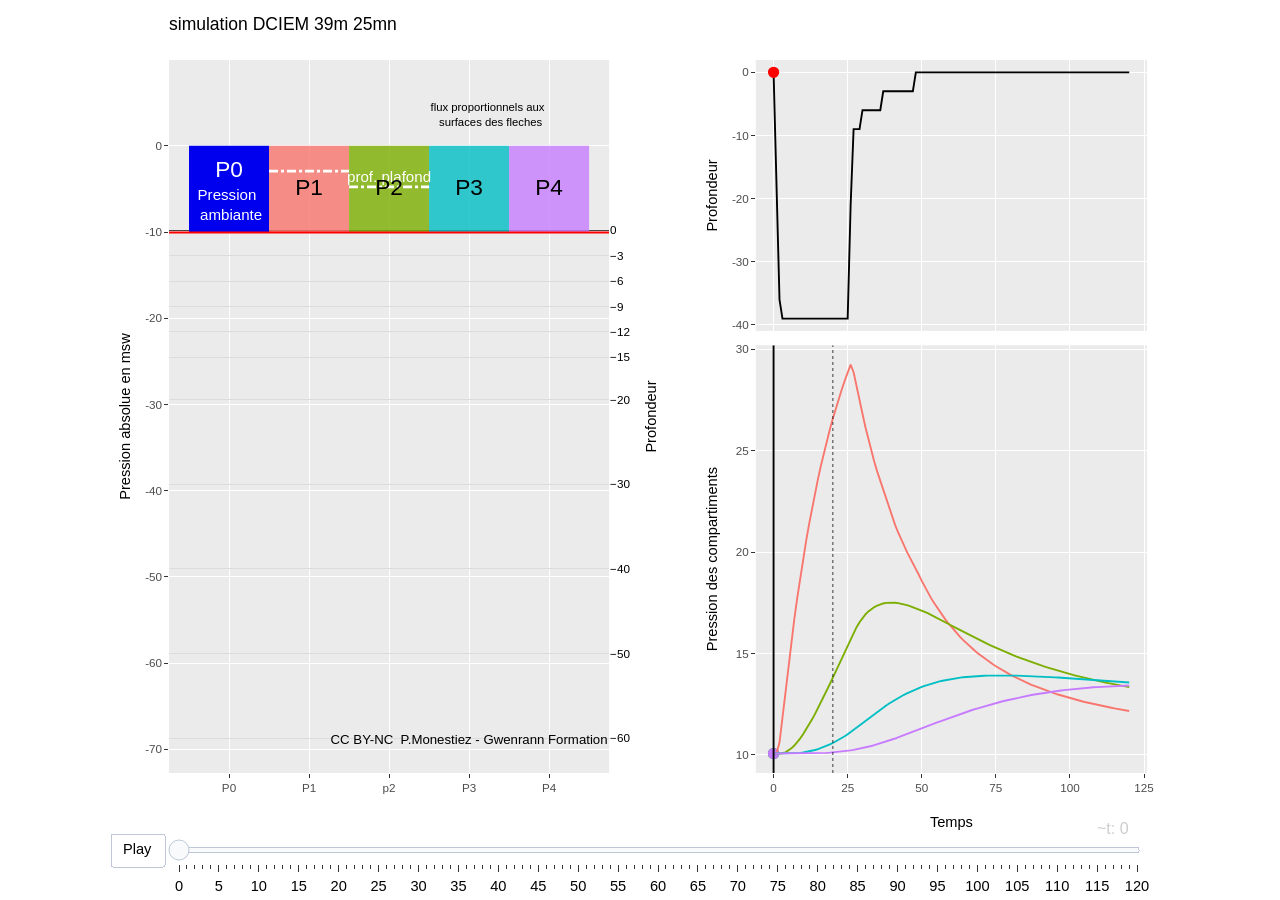
==== anim3.html @ ccd4302b "Add files via upload" ====
<!DOCTYPE html>
<html lang="en">
<head>
<meta charset="utf-8" />
<style>body{background-color:white;}</style>
<style type="text/css">@layer htmltools {
.html-fill-container {
display: flex;
flex-direction: column;

min-height: 0;
min-width: 0;
}
.html-fill-container > .html-fill-item {

flex: 1 1 auto;
min-height: 0;
min-width: 0;
}
.html-fill-container > :not(.html-fill-item) {

flex: 0 0 auto;
}
}
</style>
<script>(function() {
  // If window.HTMLWidgets is already defined, then use it; otherwise create a
  // new object. This allows preceding code to set options that affect the
  // initialization process (though none currently exist).
  window.HTMLWidgets = window.HTMLWidgets || {};

  // See if we're running in a viewer pane. If not, we're in a web browser.
  var viewerMode = window.HTMLWidgets.viewerMode =
      /\bviewer_pane=1\b/.test(window.location);

  // See if we're running in Shiny mode. If not, it's a static document.
  // Note that static widgets can appear in both Shiny and static modes, but
  // obviously, Shiny widgets can only appear in Shiny apps/documents.
  var shinyMode = window.HTMLWidgets.shinyMode =
      typeof(window.Shiny) !== "undefined" && !!window.Shiny.outputBindings;

  // We can't count on jQuery being available, so we implement our own
  // version if necessary.
  function querySelectorAll(scope, selector) {
    if (typeof(jQuery) !== "undefined" && scope instanceof jQuery) {
      return scope.find(selector);
    }
    if (scope.querySelectorAll) {
      return scope.querySelectorAll(selector);
    }
  }

  function asArray(value) {
    if (value === null)
      return [];
    if ($.isArray(value))
      return value;
    return [value];
  }

  // Implement jQuery's extend
  function extend(target /*, ... */) {
    if (arguments.length == 1) {
      return target;
    }
    for (var i = 1; i < arguments.length; i++) {
      var source = arguments[i];
      for (var prop in source) {
        if (source.hasOwnProperty(prop)) {
          target[prop] = source[prop];
        }
      }
    }
    return target;
  }

  // IE8 doesn't support Array.forEach.
  function forEach(values, callback, thisArg) {
    if (values.forEach) {
      values.forEach(callback, thisArg);
    } else {
      for (var i = 0; i < values.length; i++) {
        callback.call(thisArg, values[i], i, values);
      }
    }
  }

  // Replaces the specified method with the return value of funcSource.
  //
  // Note that funcSource should not BE the new method, it should be a function
  // that RETURNS the new method. funcSource receives a single argument that is
  // the overridden method, it can be called from the new method. The overridden
  // method can be called like a regular function, it has the target permanently
  // bound to it so "this" will work correctly.
  function overrideMethod(target, methodName, funcSource) {
    var superFunc = target[methodName] || function() {};
    var superFuncBound = function() {
      return superFunc.apply(target, arguments);
    };
    target[methodName] = funcSource(superFuncBound);
  }

  // Add a method to delegator that, when invoked, calls
  // delegatee.methodName. If there is no such method on
  // the delegatee, but there was one on delegator before
  // delegateMethod was called, then the original version
  // is invoked instead.
  // For example:
  //
  // var a = {
  //   method1: function() { console.log('a1'); }
  //   method2: function() { console.log('a2'); }
  // };
  // var b = {
  //   method1: function() { console.log('b1'); }
  // };
  // delegateMethod(a, b, "method1");
  // delegateMethod(a, b, "method2");
  // a.method1();
  // a.method2();
  //
  // The output would be "b1", "a2".
  function delegateMethod(delegator, delegatee, methodName) {
    var inherited = delegator[methodName];
    delegator[methodName] = function() {
      var target = delegatee;
      var method = delegatee[methodName];

      // The method doesn't exist on the delegatee. Instead,
      // call the method on the delegator, if it exists.
      if (!method) {
        target = delegator;
        method = inherited;
      }

      if (method) {
        return method.apply(target, arguments);
      }
    };
  }

  // Implement a vague facsimilie of jQuery's data method
  function elementData(el, name, value) {
    if (arguments.length == 2) {
      return el["htmlwidget_data_" + name];
    } else if (arguments.length == 3) {
      el["htmlwidget_data_" + name] = value;
      return el;
    } else {
      throw new Error("Wrong number of arguments for elementData: " +
        arguments.length);
    }
  }

  // http://stackoverflow.com/questions/3446170/escape-string-for-use-in-javascript-regex
  function escapeRegExp(str) {
    return str.replace(/[\-\[\]\/\{\}\(\)\*\+\?\.\\\^\$\|]/g, "\\$&");
  }

  function hasClass(el, className) {
    var re = new RegExp("\\b" + escapeRegExp(className) + "\\b");
    return re.test(el.className);
  }

  // elements - array (or array-like object) of HTML elements
  // className - class name to test for
  // include - if true, only return elements with given className;
  //   if false, only return elements *without* given className
  function filterByClass(elements, className, include) {
    var results = [];
    for (var i = 0; i < elements.length; i++) {
      if (hasClass(elements[i], className) == include)
        results.push(elements[i]);
    }
    return results;
  }

  function on(obj, eventName, func) {
    if (obj.addEventListener) {
      obj.addEventListener(eventName, func, false);
    } else if (obj.attachEvent) {
      obj.attachEvent(eventName, func);
    }
  }

  function off(obj, eventName, func) {
    if (obj.removeEventListener)
      obj.removeEventListener(eventName, func, false);
    else if (obj.detachEvent) {
      obj.detachEvent(eventName, func);
    }
  }

  // Translate array of values to top/right/bottom/left, as usual with
  // the "padding" CSS property
  // https://developer.mozilla.org/en-US/docs/Web/CSS/padding
  function unpackPadding(value) {
    if (typeof(value) === "number")
      value = [value];
    if (value.length === 1) {
      return {top: value[0], right: value[0], bottom: value[0], left: value[0]};
    }
    if (value.length === 2) {
      return {top: value[0], right: value[1], bottom: value[0], left: value[1]};
    }
    if (value.length === 3) {
      return {top: value[0], right: value[1], bottom: value[2], left: value[1]};
    }
    if (value.length === 4) {
      return {top: value[0], right: value[1], bottom: value[2], left: value[3]};
    }
  }

  // Convert an unpacked padding object to a CSS value
  function paddingToCss(paddingObj) {
    return paddingObj.top + "px " + paddingObj.right + "px " + paddingObj.bottom + "px " + paddingObj.left + "px";
  }

  // Makes a number suitable for CSS
  function px(x) {
    if (typeof(x) === "number")
      return x + "px";
    else
      return x;
  }

  // Retrieves runtime widget sizing information for an element.
  // The return value is either null, or an object with fill, padding,
  // defaultWidth, defaultHeight fields.
  function sizingPolicy(el) {
    var sizingEl = document.querySelector("script[data-for='" + el.id + "'][type='application/htmlwidget-sizing']");
    if (!sizingEl)
      return null;
    var sp = JSON.parse(sizingEl.textContent || sizingEl.text || "{}");
    if (viewerMode) {
      return sp.viewer;
    } else {
      return sp.browser;
    }
  }

  // @param tasks Array of strings (or falsy value, in which case no-op).
  //   Each element must be a valid JavaScript expression that yields a
  //   function. Or, can be an array of objects with "code" and "data"
  //   properties; in this case, the "code" property should be a string
  //   of JS that's an expr that yields a function, and "data" should be
  //   an object that will be added as an additional argument when that
  //   function is called.
  // @param target The object that will be "this" for each function
  //   execution.
  // @param args Array of arguments to be passed to the functions. (The
  //   same arguments will be passed to all functions.)
  function evalAndRun(tasks, target, args) {
    if (tasks) {
      forEach(tasks, function(task) {
        var theseArgs = args;
        if (typeof(task) === "object") {
          theseArgs = theseArgs.concat([task.data]);
          task = task.code;
        }
        var taskFunc = tryEval(task);
        if (typeof(taskFunc) !== "function") {
          throw new Error("Task must be a function! Source:\n" + task);
        }
        taskFunc.apply(target, theseArgs);
      });
    }
  }

  // Attempt eval() both with and without enclosing in parentheses.
  // Note that enclosing coerces a function declaration into
  // an expression that eval() can parse
  // (otherwise, a SyntaxError is thrown)
  function tryEval(code) {
    var result = null;
    try {
      result = eval("(" + code + ")");
    } catch(error) {
      if (!(error instanceof SyntaxError)) {
        throw error;
      }
      try {
        result = eval(code);
      } catch(e) {
        if (e instanceof SyntaxError) {
          throw error;
        } else {
          throw e;
        }
      }
    }
    return result;
  }

  function initSizing(el) {
    var sizing = sizingPolicy(el);
    if (!sizing)
      return;

    var cel = document.getElementById("htmlwidget_container");
    if (!cel)
      return;

    if (typeof(sizing.padding) !== "undefined") {
      document.body.style.margin = "0";
      document.body.style.padding = paddingToCss(unpackPadding(sizing.padding));
    }

    if (sizing.fill) {
      document.body.style.overflow = "hidden";
      document.body.style.width = "100%";
      document.body.style.height = "100%";
      document.documentElement.style.width = "100%";
      document.documentElement.style.height = "100%";
      cel.style.position = "absolute";
      var pad = unpackPadding(sizing.padding);
      cel.style.top = pad.top + "px";
      cel.style.right = pad.right + "px";
      cel.style.bottom = pad.bottom + "px";
      cel.style.left = pad.left + "px";
      el.style.width = "100%";
      el.style.height = "100%";

      return {
        getWidth: function() { return cel.getBoundingClientRect().width; },
        getHeight: function() { return cel.getBoundingClientRect().height; }
      };

    } else {
      el.style.width = px(sizing.width);
      el.style.height = px(sizing.height);

      return {
        getWidth: function() { return cel.getBoundingClientRect().width; },
        getHeight: function() { return cel.getBoundingClientRect().height; }
      };
    }
  }

  // Default implementations for methods
  var defaults = {
    find: function(scope) {
      return querySelectorAll(scope, "." + this.name);
    },
    renderError: function(el, err) {
      var $el = $(el);

      this.clearError(el);

      // Add all these error classes, as Shiny does
      var errClass = "shiny-output-error";
      if (err.type !== null) {
        // use the classes of the error condition as CSS class names
        errClass = errClass + " " + $.map(asArray(err.type), function(type) {
          return errClass + "-" + type;
        }).join(" ");
      }
      errClass = errClass + " htmlwidgets-error";

      // Is el inline or block? If inline or inline-block, just display:none it
      // and add an inline error.
      var display = $el.css("display");
      $el.data("restore-display-mode", display);

      if (display === "inline" || display === "inline-block") {
        $el.hide();
        if (err.message !== "") {
          var errorSpan = $("<span>").addClass(errClass);
          errorSpan.text(err.message);
          $el.after(errorSpan);
        }
      } else if (display === "block") {
        // If block, add an error just after the el, set visibility:none on the
        // el, and position the error to be on top of the el.
        // Mark it with a unique ID and CSS class so we can remove it later.
        $el.css("visibility", "hidden");
        if (err.message !== "") {
          var errorDiv = $("<div>").addClass(errClass).css("position", "absolute")
            .css("top", el.offsetTop)
            .css("left", el.offsetLeft)
            // setting width can push out the page size, forcing otherwise
            // unnecessary scrollbars to appear and making it impossible for
            // the element to shrink; so use max-width instead
            .css("maxWidth", el.offsetWidth)
            .css("height", el.offsetHeight);
          errorDiv.text(err.message);
          $el.after(errorDiv);

          // Really dumb way to keep the size/position of the error in sync with
          // the parent element as the window is resized or whatever.
          var intId = setInterval(function() {
            if (!errorDiv[0].parentElement) {
              clearInterval(intId);
              return;
            }
            errorDiv
              .css("top", el.offsetTop)
              .css("left", el.offsetLeft)
              .css("maxWidth", el.offsetWidth)
              .css("height", el.offsetHeight);
          }, 500);
        }
      }
    },
    clearError: function(el) {
      var $el = $(el);
      var display = $el.data("restore-display-mode");
      $el.data("restore-display-mode", null);

      if (display === "inline" || display === "inline-block") {
        if (display)
          $el.css("display", display);
        $(el.nextSibling).filter(".htmlwidgets-error").remove();
      } else if (display === "block"){
        $el.css("visibility", "inherit");
        $(el.nextSibling).filter(".htmlwidgets-error").remove();
      }
    },
    sizing: {}
  };

  // Called by widget bindings to register a new type of widget. The definition
  // object can contain the following properties:
  // - name (required) - A string indicating the binding name, which will be
  //   used by default as the CSS classname to look for.
  // - initialize (optional) - A function(el) that will be called once per
  //   widget element; if a value is returned, it will be passed as the third
  //   value to renderValue.
  // - renderValue (required) - A function(el, data, initValue) that will be
  //   called with data. Static contexts will cause this to be called once per
  //   element; Shiny apps will cause this to be called multiple times per
  //   element, as the data changes.
  window.HTMLWidgets.widget = function(definition) {
    if (!definition.name) {
      throw new Error("Widget must have a name");
    }
    if (!definition.type) {
      throw new Error("Widget must have a type");
    }
    // Currently we only support output widgets
    if (definition.type !== "output") {
      throw new Error("Unrecognized widget type '" + definition.type + "'");
    }
    // TODO: Verify that .name is a valid CSS classname

    // Support new-style instance-bound definitions. Old-style class-bound
    // definitions have one widget "object" per widget per type/class of
    // widget; the renderValue and resize methods on such widget objects
    // take el and instance arguments, because the widget object can't
    // store them. New-style instance-bound definitions have one widget
    // object per widget instance; the definition that's passed in doesn't
    // provide renderValue or resize methods at all, just the single method
    //   factory(el, width, height)
    // which returns an object that has renderValue(x) and resize(w, h).
    // This enables a far more natural programming style for the widget
    // author, who can store per-instance state using either OO-style
    // instance fields or functional-style closure variables (I guess this
    // is in contrast to what can only be called C-style pseudo-OO which is
    // what we required before).
    if (definition.factory) {
      definition = createLegacyDefinitionAdapter(definition);
    }

    if (!definition.renderValue) {
      throw new Error("Widget must have a renderValue function");
    }

    // For static rendering (non-Shiny), use a simple widget registration
    // scheme. We also use this scheme for Shiny apps/documents that also
    // contain static widgets.
    window.HTMLWidgets.widgets = window.HTMLWidgets.widgets || [];
    // Merge defaults into the definition; don't mutate the original definition.
    var staticBinding = extend({}, defaults, definition);
    overrideMethod(staticBinding, "find", function(superfunc) {
      return function(scope) {
        var results = superfunc(scope);
        // Filter out Shiny outputs, we only want the static kind
        return filterByClass(results, "html-widget-output", false);
      };
    });
    window.HTMLWidgets.widgets.push(staticBinding);

    if (shinyMode) {
      // Shiny is running. Register the definition with an output binding.
      // The definition itself will not be the output binding, instead
      // we will make an output binding object that delegates to the
      // definition. This is because we foolishly used the same method
      // name (renderValue) for htmlwidgets definition and Shiny bindings
      // but they actually have quite different semantics (the Shiny
      // bindings receive data that includes lots of metadata that it
      // strips off before calling htmlwidgets renderValue). We can't
      // just ignore the difference because in some widgets it's helpful
      // to call this.renderValue() from inside of resize(), and if
      // we're not delegating, then that call will go to the Shiny
      // version instead of the htmlwidgets version.

      // Merge defaults with definition, without mutating either.
      var bindingDef = extend({}, defaults, definition);

      // This object will be our actual Shiny binding.
      var shinyBinding = new Shiny.OutputBinding();

      // With a few exceptions, we'll want to simply use the bindingDef's
      // version of methods if they are available, otherwise fall back to
      // Shiny's defaults. NOTE: If Shiny's output bindings gain additional
      // methods in the future, and we want them to be overrideable by
      // HTMLWidget binding definitions, then we'll need to add them to this
      // list.
      delegateMethod(shinyBinding, bindingDef, "getId");
      delegateMethod(shinyBinding, bindingDef, "onValueChange");
      delegateMethod(shinyBinding, bindingDef, "onValueError");
      delegateMethod(shinyBinding, bindingDef, "renderError");
      delegateMethod(shinyBinding, bindingDef, "clearError");
      delegateMethod(shinyBinding, bindingDef, "showProgress");

      // The find, renderValue, and resize are handled differently, because we
      // want to actually decorate the behavior of the bindingDef methods.

      shinyBinding.find = function(scope) {
        var results = bindingDef.find(scope);

        // Only return elements that are Shiny outputs, not static ones
        var dynamicResults = results.filter(".html-widget-output");

        // It's possible that whatever caused Shiny to think there might be
        // new dynamic outputs, also caused there to be new static outputs.
        // Since there might be lots of different htmlwidgets bindings, we
        // schedule execution for later--no need to staticRender multiple
        // times.
        if (results.length !== dynamicResults.length)
          scheduleStaticRender();

        return dynamicResults;
      };

      // Wrap renderValue to handle initialization, which unfortunately isn't
      // supported natively by Shiny at the time of this writing.

      shinyBinding.renderValue = function(el, data) {
        Shiny.renderDependencies(data.deps);
        // Resolve strings marked as javascript literals to objects
        if (!(data.evals instanceof Array)) data.evals = [data.evals];
        for (var i = 0; data.evals && i < data.evals.length; i++) {
          window.HTMLWidgets.evaluateStringMember(data.x, data.evals[i]);
        }
        if (!bindingDef.renderOnNullValue) {
          if (data.x === null) {
            el.style.visibility = "hidden";
            return;
          } else {
            el.style.visibility = "inherit";
          }
        }
        if (!elementData(el, "initialized")) {
          initSizing(el);

          elementData(el, "initialized", true);
          if (bindingDef.initialize) {
            var rect = el.getBoundingClientRect();
            var result = bindingDef.initialize(el, rect.width, rect.height);
            elementData(el, "init_result", result);
          }
        }
        bindingDef.renderValue(el, data.x, elementData(el, "init_result"));
        evalAndRun(data.jsHooks.render, elementData(el, "init_result"), [el, data.x]);
      };

      // Only override resize if bindingDef implements it
      if (bindingDef.resize) {
        shinyBinding.resize = function(el, width, height) {
          // Shiny can call resize before initialize/renderValue have been
          // called, which doesn't make sense for widgets.
          if (elementData(el, "initialized")) {
            bindingDef.resize(el, width, height, elementData(el, "init_result"));
          }
        };
      }

      Shiny.outputBindings.register(shinyBinding, bindingDef.name);
    }
  };

  var scheduleStaticRenderTimerId = null;
  function scheduleStaticRender() {
    if (!scheduleStaticRenderTimerId) {
      scheduleStaticRenderTimerId = setTimeout(function() {
        scheduleStaticRenderTimerId = null;
        window.HTMLWidgets.staticRender();
      }, 1);
    }
  }

  // Render static widgets after the document finishes loading
  // Statically render all elements that are of this widget's class
  window.HTMLWidgets.staticRender = function() {
    var bindings = window.HTMLWidgets.widgets || [];
    forEach(bindings, function(binding) {
      var matches = binding.find(document.documentElement);
      forEach(matches, function(el) {
        var sizeObj = initSizing(el, binding);

        var getSize = function(el) {
          if (sizeObj) {
            return {w: sizeObj.getWidth(), h: sizeObj.getHeight()}
          } else {
            var rect = el.getBoundingClientRect();
            return {w: rect.width, h: rect.height}
          }
        };

        if (hasClass(el, "html-widget-static-bound"))
          return;
        el.className = el.className + " html-widget-static-bound";

        var initResult;
        if (binding.initialize) {
          var size = getSize(el);
          initResult = binding.initialize(el, size.w, size.h);
          elementData(el, "init_result", initResult);
        }

        if (binding.resize) {
          var lastSize = getSize(el);
          var resizeHandler = function(e) {
            var size = getSize(el);
            if (size.w === 0 && size.h === 0)
              return;
            if (size.w === lastSize.w && size.h === lastSize.h)
              return;
            lastSize = size;
            binding.resize(el, size.w, size.h, initResult);
          };

          on(window, "resize", resizeHandler);

          // This is needed for cases where we're running in a Shiny
          // app, but the widget itself is not a Shiny output, but
          // rather a simple static widget. One example of this is
          // an rmarkdown document that has runtime:shiny and widget
          // that isn't in a render function. Shiny only knows to
          // call resize handlers for Shiny outputs, not for static
          // widgets, so we do it ourselves.
          if (window.jQuery) {
            window.jQuery(document).on(
              "shown.htmlwidgets shown.bs.tab.htmlwidgets shown.bs.collapse.htmlwidgets",
              resizeHandler
            );
            window.jQuery(document).on(
              "hidden.htmlwidgets hidden.bs.tab.htmlwidgets hidden.bs.collapse.htmlwidgets",
              resizeHandler
            );
          }

          // This is needed for the specific case of ioslides, which
          // flips slides between display:none and display:block.
          // Ideally we would not have to have ioslide-specific code
          // here, but rather have ioslides raise a generic event,
          // but the rmarkdown package just went to CRAN so the
          // window to getting that fixed may be long.
          if (window.addEventListener) {
            // It's OK to limit this to window.addEventListener
            // browsers because ioslides itself only supports
            // such browsers.
            on(document, "slideenter", resizeHandler);
            on(document, "slideleave", resizeHandler);
          }
        }

        var scriptData = document.querySelector("script[data-for='" + el.id + "'][type='application/json']");
        if (scriptData) {
          var data = JSON.parse(scriptData.textContent || scriptData.text);
          // Resolve strings marked as javascript literals to objects
          if (!(data.evals instanceof Array)) data.evals = [data.evals];
          for (var k = 0; data.evals && k < data.evals.length; k++) {
            window.HTMLWidgets.evaluateStringMember(data.x, data.evals[k]);
          }
          binding.renderValue(el, data.x, initResult);
          evalAndRun(data.jsHooks.render, initResult, [el, data.x]);
        }
      });
    });

    invokePostRenderHandlers();
  }


  function has_jQuery3() {
    if (!window.jQuery) {
      return false;
    }
    var $version = window.jQuery.fn.jquery;
    var $major_version = parseInt($version.split(".")[0]);
    return $major_version >= 3;
  }

  /*
  / Shiny 1.4 bumped jQuery from 1.x to 3.x which means jQuery's
  / on-ready handler (i.e., $(fn)) is now asyncronous (i.e., it now
  / really means $(setTimeout(fn)).
  / https://jquery.com/upgrade-guide/3.0/#breaking-change-document-ready-handlers-are-now-asynchronous
  /
  / Since Shiny uses $() to schedule initShiny, shiny>=1.4 calls initShiny
  / one tick later than it did before, which means staticRender() is
  / called renderValue() earlier than (advanced) widget authors might be expecting.
  / https://github.com/rstudio/shiny/issues/2630
  /
  / For a concrete example, leaflet has some methods (e.g., updateBounds)
  / which reference Shiny methods registered in initShiny (e.g., setInputValue).
  / Since leaflet is privy to this life-cycle, it knows to use setTimeout() to
  / delay execution of those methods (until Shiny methods are ready)
  / https://github.com/rstudio/leaflet/blob/18ec981/javascript/src/index.js#L266-L268
  /
  / Ideally widget authors wouldn't need to use this setTimeout() hack that
  / leaflet uses to call Shiny methods on a staticRender(). In the long run,
  / the logic initShiny should be broken up so that method registration happens
  / right away, but binding happens later.
  */
  function maybeStaticRenderLater() {
    if (shinyMode && has_jQuery3()) {
      window.jQuery(window.HTMLWidgets.staticRender);
    } else {
      window.HTMLWidgets.staticRender();
    }
  }

  if (document.addEventListener) {
    document.addEventListener("DOMContentLoaded", function() {
      document.removeEventListener("DOMContentLoaded", arguments.callee, false);
      maybeStaticRenderLater();
    }, false);
  } else if (document.attachEvent) {
    document.attachEvent("onreadystatechange", function() {
      if (document.readyState === "complete") {
        document.detachEvent("onreadystatechange", arguments.callee);
        maybeStaticRenderLater();
      }
    });
  }


  window.HTMLWidgets.getAttachmentUrl = function(depname, key) {
    // If no key, default to the first item
    if (typeof(key) === "undefined")
      key = 1;

    var link = document.getElementById(depname + "-" + key + "-attachment");
    if (!link) {
      throw new Error("Attachment " + depname + "/" + key + " not found in document");
    }
    return link.getAttribute("href");
  };

  window.HTMLWidgets.dataframeToD3 = function(df) {
    var names = [];
    var length;
    for (var name in df) {
        if (df.hasOwnProperty(name))
            names.push(name);
        if (typeof(df[name]) !== "object" || typeof(df[name].length) === "undefined") {
            throw new Error("All fields must be arrays");
        } else if (typeof(length) !== "undefined" && length !== df[name].length) {
            throw new Error("All fields must be arrays of the same length");
        }
        length = df[name].length;
    }
    var results = [];
    var item;
    for (var row = 0; row < length; row++) {
        item = {};
        for (var col = 0; col < names.length; col++) {
            item[names[col]] = df[names[col]][row];
        }
        results.push(item);
    }
    return results;
  };

  window.HTMLWidgets.transposeArray2D = function(array) {
      if (array.length === 0) return array;
      var newArray = array[0].map(function(col, i) {
          return array.map(function(row) {
              return row[i]
          })
      });
      return newArray;
  };
  // Split value at splitChar, but allow splitChar to be escaped
  // using escapeChar. Any other characters escaped by escapeChar
  // will be included as usual (including escapeChar itself).
  function splitWithEscape(value, splitChar, escapeChar) {
    var results = [];
    var escapeMode = false;
    var currentResult = "";
    for (var pos = 0; pos < value.length; pos++) {
      if (!escapeMode) {
        if (value[pos] === splitChar) {
          results.push(currentResult);
          currentResult = "";
        } else if (value[pos] === escapeChar) {
          escapeMode = true;
        } else {
          currentResult += value[pos];
        }
      } else {
        currentResult += value[pos];
        escapeMode = false;
      }
    }
    if (currentResult !== "") {
      results.push(currentResult);
    }
    return results;
  }
  // Function authored by Yihui/JJ Allaire
  window.HTMLWidgets.evaluateStringMember = function(o, member) {
    var parts = splitWithEscape(member, '.', '\\');
    for (var i = 0, l = parts.length; i < l; i++) {
      var part = parts[i];
      // part may be a character or 'numeric' member name
      if (o !== null && typeof o === "object" && part in o) {
        if (i == (l - 1)) { // if we are at the end of the line then evalulate
          if (typeof o[part] === "string")
            o[part] = tryEval(o[part]);
        } else { // otherwise continue to next embedded object
          o = o[part];
        }
      }
    }
  };

  // Retrieve the HTMLWidget instance (i.e. the return value of an
  // HTMLWidget binding's initialize() or factory() function)
  // associated with an element, or null if none.
  window.HTMLWidgets.getInstance = function(el) {
    return elementData(el, "init_result");
  };

  // Finds the first element in the scope that matches the selector,
  // and returns the HTMLWidget instance (i.e. the return value of
  // an HTMLWidget binding's initialize() or factory() function)
  // associated with that element, if any. If no element matches the
  // selector, or the first matching element has no HTMLWidget
  // instance associated with it, then null is returned.
  //
  // The scope argument is optional, and defaults to window.document.
  window.HTMLWidgets.find = function(scope, selector) {
    if (arguments.length == 1) {
      selector = scope;
      scope = document;
    }

    var el = scope.querySelector(selector);
    if (el === null) {
      return null;
    } else {
      return window.HTMLWidgets.getInstance(el);
    }
  };

  // Finds all elements in the scope that match the selector, and
  // returns the HTMLWidget instances (i.e. the return values of
  // an HTMLWidget binding's initialize() or factory() function)
  // associated with the elements, in an array. If elements that
  // match the selector don't have an associated HTMLWidget
  // instance, the returned array will contain nulls.
  //
  // The scope argument is optional, and defaults to window.document.
  window.HTMLWidgets.findAll = function(scope, selector) {
    if (arguments.length == 1) {
      selector = scope;
      scope = document;
    }

    var nodes = scope.querySelectorAll(selector);
    var results = [];
    for (var i = 0; i < nodes.length; i++) {
      results.push(window.HTMLWidgets.getInstance(nodes[i]));
    }
    return results;
  };

  var postRenderHandlers = [];
  function invokePostRenderHandlers() {
    while (postRenderHandlers.length) {
      var handler = postRenderHandlers.shift();
      if (handler) {
        handler();
      }
    }
  }

  // Register the given callback function to be invoked after the
  // next time static widgets are rendered.
  window.HTMLWidgets.addPostRenderHandler = function(callback) {
    postRenderHandlers.push(callback);
  };

  // Takes a new-style instance-bound definition, and returns an
  // old-style class-bound definition. This saves us from having
  // to rewrite all the logic in this file to accomodate both
  // types of definitions.
  function createLegacyDefinitionAdapter(defn) {
    var result = {
      name: defn.name,
      type: defn.type,
      initialize: function(el, width, height) {
        return defn.factory(el, width, height);
      },
      renderValue: function(el, x, instance) {
        return instance.renderValue(x);
      },
      resize: function(el, width, height, instance) {
        return instance.resize(width, height);
      }
    };

    if (defn.find)
      result.find = defn.find;
    if (defn.renderError)
      result.renderError = defn.renderError;
    if (defn.clearError)
      result.clearError = defn.clearError;

    return result;
  }
})();
</script>
<script>
HTMLWidgets.widget({
  name: "plotly",
  type: "output",

  initialize: function(el, width, height) {
    return {};
  },

  resize: function(el, width, height, instance) {
    if (instance.autosize) {
      var width = instance.width || width;
      var height = instance.height || height;
      Plotly.relayout(el.id, {width: width, height: height});
    }
  },  
  
  renderValue: function(el, x, instance) {
    
    // Plotly.relayout() mutates the plot input object, so make sure to 
    // keep a reference to the user-supplied width/height *before*
    // we call Plotly.plot();
    var lay = x.layout || {};
    instance.width = lay.width;
    instance.height = lay.height;
    instance.autosize = lay.autosize || true;
    
    /* 
    / 'inform the world' about highlighting options this is so other
    / crosstalk libraries have a chance to respond to special settings 
    / such as persistent selection. 
    / AFAIK, leaflet is the only library with such intergration
    / https://github.com/rstudio/leaflet/pull/346/files#diff-ad0c2d51ce5fdf8c90c7395b102f4265R154
    */
    var ctConfig = crosstalk.var('plotlyCrosstalkOpts').set(x.highlight);
      
    if (typeof(window) !== "undefined") {
      // make sure plots don't get created outside the network (for on-prem)
      window.PLOTLYENV = window.PLOTLYENV || {};
      window.PLOTLYENV.BASE_URL = x.base_url;
      
      // Enable persistent selection when shift key is down
      // https://stackoverflow.com/questions/1828613/check-if-a-key-is-down
      var persistOnShift = function(e) {
        if (!e) window.event;
        if (e.shiftKey) { 
          x.highlight.persistent = true; 
          x.highlight.persistentShift = true;
        } else {
          x.highlight.persistent = false; 
          x.highlight.persistentShift = false;
        }
      };
      
      // Only relevant if we haven't forced persistent mode at command line
      if (!x.highlight.persistent) {
        window.onmousemove = persistOnShift;
      }
    }

    var graphDiv = document.getElementById(el.id);
    
    // TODO: move the control panel injection strategy inside here...
    HTMLWidgets.addPostRenderHandler(function() {
      
      // lower the z-index of the modebar to prevent it from highjacking hover
      // (TODO: do this via CSS?)
      // https://github.com/ropensci/plotly/issues/956
      // https://www.w3schools.com/jsref/prop_style_zindex.asp
      var modebars = document.querySelectorAll(".js-plotly-plot .plotly .modebar");
      for (var i = 0; i < modebars.length; i++) {
        modebars[i].style.zIndex = 1;
      }
    });
      
      // inject a "control panel" holding selectize/dynamic color widget(s)
    if ((x.selectize || x.highlight.dynamic) && !instance.plotly) {
      var flex = document.createElement("div");
      flex.class = "plotly-crosstalk-control-panel";
      flex.style = "display: flex; flex-wrap: wrap";
      
      // inject the colourpicker HTML container into the flexbox
      if (x.highlight.dynamic) {
        var pickerDiv = document.createElement("div");
        
        var pickerInput = document.createElement("input");
        pickerInput.id = el.id + "-colourpicker";
        pickerInput.placeholder = "asdasd";
        
        var pickerLabel = document.createElement("label");
        pickerLabel.for = pickerInput.id;
        pickerLabel.innerHTML = "Brush color&nbsp;&nbsp;";
        
        pickerDiv.appendChild(pickerLabel);
        pickerDiv.appendChild(pickerInput);
        flex.appendChild(pickerDiv);
      }
      
      // inject selectize HTML containers (one for every crosstalk group)
      if (x.selectize) {
        var ids = Object.keys(x.selectize);
        
        for (var i = 0; i < ids.length; i++) {
          var container = document.createElement("div");
          container.id = ids[i];
          container.style = "width: 80%; height: 10%";
          container.class = "form-group crosstalk-input-plotly-highlight";
          
          var label = document.createElement("label");
          label.for = ids[i];
          label.innerHTML = x.selectize[ids[i]].group;
          label.class = "control-label";
          
          var selectDiv = document.createElement("div");
          var select = document.createElement("select");
          select.multiple = true;
          
          selectDiv.appendChild(select);
          container.appendChild(label);
          container.appendChild(selectDiv);
          flex.appendChild(container);
        }
      }
      
      // finally, insert the flexbox inside the htmlwidget container,
      // but before the plotly graph div
      graphDiv.parentElement.insertBefore(flex, graphDiv);
      
      if (x.highlight.dynamic) {
        var picker = $("#" + pickerInput.id);
        var colors = x.highlight.color || [];
        // TODO: let users specify options?
        var opts = {
          value: colors[0],
          showColour: "both",
          palette: "limited",
          allowedCols: colors.join(" "),
          width: "20%",
          height: "10%"
        };
        picker.colourpicker({changeDelay: 0});
        picker.colourpicker("settings", opts);
        picker.colourpicker("value", opts.value);
        // inform crosstalk about a change in the current selection colour
        var grps = x.highlight.ctGroups || [];
        for (var i = 0; i < grps.length; i++) {
          crosstalk.group(grps[i]).var('plotlySelectionColour')
            .set(picker.colourpicker('value'));
        }
        picker.on("change", function() {
          for (var i = 0; i < grps.length; i++) {
            crosstalk.group(grps[i]).var('plotlySelectionColour')
              .set(picker.colourpicker('value'));
          }
        });
      }
    }
    
    // if no plot exists yet, create one with a particular configuration
    if (!instance.plotly) {
      
      var plot = Plotly.newPlot(graphDiv, x);
      instance.plotly = true;
      
    } else if (x.layout.transition) {
      
      var plot = Plotly.react(graphDiv, x);
    
    } else {
      
      // this is essentially equivalent to Plotly.newPlot(), but avoids creating 
      // a new webgl context
      // https://github.com/plotly/plotly.js/blob/2b24f9def901831e61282076cf3f835598d56f0e/src/plot_api/plot_api.js#L531-L532

      // TODO: restore crosstalk selections?
      Plotly.purge(graphDiv);
      // TODO: why is this necessary to get crosstalk working?
      graphDiv.data = undefined;
      graphDiv.layout = undefined;
      var plot = Plotly.newPlot(graphDiv, x);
    }
    
    // Trigger plotly.js calls defined via `plotlyProxy()`
    plot.then(function() {
      if (HTMLWidgets.shinyMode) {
        Shiny.addCustomMessageHandler("plotly-calls", function(msg) {
          var gd = document.getElementById(msg.id);
          if (!gd) {
            throw new Error("Couldn't find plotly graph with id: " + msg.id);
          }
          // This isn't an official plotly.js method, but it's the only current way to 
          // change just the configuration of a plot 
          // https://community.plot.ly/t/update-config-function/9057
          if (msg.method == "reconfig") {
            Plotly.react(gd, gd.data, gd.layout, msg.args);
            return;
          }
          if (!Plotly[msg.method]) {
            throw new Error("Unknown method " + msg.method);
          }
          var args = [gd].concat(msg.args);
          Plotly[msg.method].apply(null, args);
        });
      }
      
      // plotly's mapbox API doesn't currently support setting bounding boxes
      // https://www.mapbox.com/mapbox-gl-js/example/fitbounds/
      // so we do this manually...
      // TODO: make sure this triggers on a redraw and relayout as well as on initial draw
      var mapboxIDs = graphDiv._fullLayout._subplots.mapbox || [];
      for (var i = 0; i < mapboxIDs.length; i++) {
        var id = mapboxIDs[i];
        var mapOpts = x.layout[id] || {};
        var args = mapOpts._fitBounds || {};
        if (!args) {
          continue;
        }
        var mapObj = graphDiv._fullLayout[id]._subplot.map;
        mapObj.fitBounds(args.bounds, args.options);
      }
      
    });
    
    // Attach attributes (e.g., "key", "z") to plotly event data
    function eventDataWithKey(eventData) {
      if (eventData === undefined || !eventData.hasOwnProperty("points")) {
        return null;
      }
      return eventData.points.map(function(pt) {
        var obj = {
          curveNumber: pt.curveNumber, 
          pointNumber: pt.pointNumber, 
          x: pt.x,
          y: pt.y
        };
        
        // If 'z' is reported with the event data, then use it!
        if (pt.hasOwnProperty("z")) {
          obj.z = pt.z;
        }
        
        if (pt.hasOwnProperty("customdata")) {
          obj.customdata = pt.customdata;
        }
        
        /* 
          TL;DR: (I think) we have to select the graph div (again) to attach keys...
          
          Why? Remember that crosstalk will dynamically add/delete traces 
          (see traceManager.prototype.updateSelection() below)
          For this reason, we can't simply grab keys from x.data (like we did previously)
          Moreover, we can't use _fullData, since that doesn't include 
          unofficial attributes. It's true that click/hover events fire with 
          pt.data, but drag events don't...
        */
        var gd = document.getElementById(el.id);
        var trace = gd.data[pt.curveNumber];
        
        if (!trace._isSimpleKey) {
          var attrsToAttach = ["key"];
        } else {
          // simple keys fire the whole key
          obj.key = trace.key;
          var attrsToAttach = [];
        }
        
        for (var i = 0; i < attrsToAttach.length; i++) {
          var attr = trace[attrsToAttach[i]];
          if (Array.isArray(attr)) {
            if (typeof pt.pointNumber === "number") {
              obj[attrsToAttach[i]] = attr[pt.pointNumber];
            } else if (Array.isArray(pt.pointNumber)) {
              obj[attrsToAttach[i]] = attr[pt.pointNumber[0]][pt.pointNumber[1]];
            } else if (Array.isArray(pt.pointNumbers)) {
              obj[attrsToAttach[i]] = pt.pointNumbers.map(function(idx) { return attr[idx]; });
            }
          }
        }
        return obj;
      });
    }
    
    
    var legendEventData = function(d) {
      // if legendgroup is not relevant just return the trace
      var trace = d.data[d.curveNumber];
      if (!trace.legendgroup) return trace;
      
      // if legendgroup was specified, return all traces that match the group
      var legendgrps = d.data.map(function(trace){ return trace.legendgroup; });
      var traces = [];
      for (i = 0; i < legendgrps.length; i++) {
        if (legendgrps[i] == trace.legendgroup) {
          traces.push(d.data[i]);
        }
      }
      
      return traces;
    };

    
    // send user input event data to shiny
    if (HTMLWidgets.shinyMode && Shiny.setInputValue) {
      
      // Some events clear other input values
      // TODO: always register these?
      var eventClearMap = {
        plotly_deselect: ["plotly_selected", "plotly_selecting", "plotly_brushed", "plotly_brushing", "plotly_click"],
        plotly_unhover: ["plotly_hover"],
        plotly_doubleclick: ["plotly_click"]
      };
    
      Object.keys(eventClearMap).map(function(evt) {
        graphDiv.on(evt, function() {
          var inputsToClear = eventClearMap[evt];
          inputsToClear.map(function(input) {
            Shiny.setInputValue(input + "-" + x.source, null, {priority: "event"});
          });
        });
      });
      
      var eventDataFunctionMap = {
        plotly_click: eventDataWithKey,
        plotly_sunburstclick: eventDataWithKey,
        plotly_hover: eventDataWithKey,
        plotly_unhover: eventDataWithKey,
        // If 'plotly_selected' has already been fired, and you click
        // on the plot afterwards, this event fires `undefined`?!?
        // That might be considered a plotly.js bug, but it doesn't make 
        // sense for this input change to occur if `d` is falsy because,
        // even in the empty selection case, `d` is truthy (an object),
        // and the 'plotly_deselect' event will reset this input
        plotly_selected: function(d) { if (d) { return eventDataWithKey(d); } },
        plotly_selecting: function(d) { if (d) { return eventDataWithKey(d); } },
        plotly_brushed: function(d) {
          if (d) { return d.range ? d.range : d.lassoPoints; }
        },
        plotly_brushing: function(d) {
          if (d) { return d.range ? d.range : d.lassoPoints; }
        },
        plotly_legendclick: legendEventData,
        plotly_legenddoubleclick: legendEventData,
        plotly_clickannotation: function(d) { return d.fullAnnotation }
      };
      
      var registerShinyValue = function(event) {
        var eventDataPreProcessor = eventDataFunctionMap[event] || function(d) { return d ? d : el.id };
        // some events are unique to the R package
        var plotlyJSevent = (event == "plotly_brushed") ? "plotly_selected" : (event == "plotly_brushing") ? "plotly_selecting" : event;
        // register the event
        graphDiv.on(plotlyJSevent, function(d) {
          Shiny.setInputValue(
            event + "-" + x.source,
            JSON.stringify(eventDataPreProcessor(d)),
            {priority: "event"}
          );
        });
      }
    
      var shinyEvents = x.shinyEvents || [];
      shinyEvents.map(registerShinyValue);
    }
    
    // Given an array of {curveNumber: x, pointNumber: y} objects,
    // return a hash of {
    //   set1: {value: [key1, key2, ...], _isSimpleKey: false}, 
    //   set2: {value: [key3, key4, ...], _isSimpleKey: false}
    // }
    function pointsToKeys(points) {
      var keysBySet = {};
      for (var i = 0; i < points.length; i++) {
        
        var trace = graphDiv.data[points[i].curveNumber];
        if (!trace.key || !trace.set) {
          continue;
        }
        
        // set defaults for this keySet
        // note that we don't track the nested property (yet) since we always 
        // emit the union -- http://cpsievert.github.io/talks/20161212b/#21
        keysBySet[trace.set] = keysBySet[trace.set] || {
          value: [],
          _isSimpleKey: trace._isSimpleKey
        };
        
        // Use pointNumber by default, but aggregated traces should emit pointNumbers
        var ptNum = points[i].pointNumber;
        var hasPtNum = typeof ptNum === "number";
        var ptNum = hasPtNum ? ptNum : points[i].pointNumbers;
        
        // selecting a point of a "simple" trace means: select the 
        // entire key attached to this trace, which is useful for,
        // say clicking on a fitted line to select corresponding observations 
        var key = trace._isSimpleKey ? trace.key : Array.isArray(ptNum) ? ptNum.map(function(idx) { return trace.key[idx]; }) : trace.key[ptNum];
        // http://stackoverflow.com/questions/10865025/merge-flatten-an-array-of-arrays-in-javascript
        var keyFlat = trace._isNestedKey ? [].concat.apply([], key) : key;
        
        // TODO: better to only add new values?
        keysBySet[trace.set].value = keysBySet[trace.set].value.concat(keyFlat);
      }
      
      return keysBySet;
    }
    
    
    x.highlight.color = x.highlight.color || [];
    // make sure highlight color is an array
    if (!Array.isArray(x.highlight.color)) {
      x.highlight.color = [x.highlight.color];
    }

    var traceManager = new TraceManager(graphDiv, x.highlight);

    // Gather all *unique* sets.
    var allSets = [];
    for (var curveIdx = 0; curveIdx < x.data.length; curveIdx++) {
      var newSet = x.data[curveIdx].set;
      if (newSet) {
        if (allSets.indexOf(newSet) === -1) {
          allSets.push(newSet);
        }
      }
    }

    // register event listeners for all sets
    for (var i = 0; i < allSets.length; i++) {
      
      var set = allSets[i];
      var selection = new crosstalk.SelectionHandle(set);
      var filter = new crosstalk.FilterHandle(set);
      
      var filterChange = function(e) {
        removeBrush(el);
        traceManager.updateFilter(set, e.value);
      };
      filter.on("change", filterChange);
      
      
      var selectionChange = function(e) {
        
        // Workaround for 'plotly_selected' now firing previously selected
        // points (in addition to new ones) when holding shift key. In our case,
        // we just want the new keys 
        if (x.highlight.on === "plotly_selected" && x.highlight.persistentShift) {
          // https://stackoverflow.com/questions/1187518/how-to-get-the-difference-between-two-arrays-in-javascript
          Array.prototype.diff = function(a) {
              return this.filter(function(i) {return a.indexOf(i) < 0;});
          };
          e.value = e.value.diff(e.oldValue);
        }
        
        // array of "event objects" tracking the selection history
        // this is used to avoid adding redundant selections
        var selectionHistory = crosstalk.var("plotlySelectionHistory").get() || [];
        
        // Construct an event object "defining" the current event. 
        var event = {
          receiverID: traceManager.gd.id,
          plotlySelectionColour: crosstalk.group(set).var("plotlySelectionColour").get()
        };
        event[set] = e.value;
        // TODO: is there a smarter way to check object equality?
        if (selectionHistory.length > 0) {
          var ev = JSON.stringify(event);
          for (var i = 0; i < selectionHistory.length; i++) {
            var sel = JSON.stringify(selectionHistory[i]);
            if (sel == ev) {
              return;
            }
          }
        }
        
        // accumulate history for persistent selection
        if (!x.highlight.persistent) {
          selectionHistory = [event];
        } else {
          selectionHistory.push(event);
        }
        crosstalk.var("plotlySelectionHistory").set(selectionHistory);
        
        // do the actual updating of traces, frames, and the selectize widget
        traceManager.updateSelection(set, e.value);
        // https://github.com/selectize/selectize.js/blob/master/docs/api.md#methods_items
        if (x.selectize) {
          if (!x.highlight.persistent || e.value === null) {
            selectize.clear(true);
          }
          selectize.addItems(e.value, true);
          selectize.close();
        }
      }
      selection.on("change", selectionChange);
      
      // Set a crosstalk variable selection value, triggering an update
      var turnOn = function(e) {
        if (e) {
          var selectedKeys = pointsToKeys(e.points);
          // Keys are group names, values are array of selected keys from group.
          for (var set in selectedKeys) {
            if (selectedKeys.hasOwnProperty(set)) {
              selection.set(selectedKeys[set].value, {sender: el});
            }
          }
        }
      };
      if (x.highlight.debounce > 0) {
        turnOn = debounce(turnOn, x.highlight.debounce);
      }
      graphDiv.on(x.highlight.on, turnOn);
      
      graphDiv.on(x.highlight.off, function turnOff(e) {
        // remove any visual clues
        removeBrush(el);
        // remove any selection history
        crosstalk.var("plotlySelectionHistory").set(null);
        // trigger the actual removal of selection traces
        selection.set(null, {sender: el});
      });
          
      // register a callback for selectize so that there is bi-directional
      // communication between the widget and direct manipulation events
      if (x.selectize) {
        var selectizeID = Object.keys(x.selectize)[i];
        var options = x.selectize[selectizeID];
        var first = [{value: "", label: "(All)"}];
        var opts = $.extend({
            options: first.concat(options.items),
            searchField: "label",
            valueField: "value",
            labelField: "label",
            maxItems: 50
          }, 
          options
        );
        var select = $("#" + selectizeID).find("select")[0];
        var selectize = $(select).selectize(opts)[0].selectize;
        // NOTE: this callback is triggered when *directly* altering 
        // dropdown items
        selectize.on("change", function() {
          var currentItems = traceManager.groupSelections[set] || [];
          if (!x.highlight.persistent) {
            removeBrush(el);
            for (var i = 0; i < currentItems.length; i++) {
              selectize.removeItem(currentItems[i], true);
            }
          }
          var newItems = selectize.items.filter(function(idx) { 
            return currentItems.indexOf(idx) < 0;
          });
          if (newItems.length > 0) {
            traceManager.updateSelection(set, newItems);
          } else {
            // Item has been removed...
            // TODO: this logic won't work for dynamically changing palette 
            traceManager.updateSelection(set, null);
            traceManager.updateSelection(set, selectize.items);
          }
        });
      }
    } // end of selectionChange
    
  } // end of renderValue
}); // end of widget definition

/**
 * @param graphDiv The Plotly graph div
 * @param highlight An object with options for updating selection(s)
 */
function TraceManager(graphDiv, highlight) {
  // The Plotly graph div
  this.gd = graphDiv;

  // Preserve the original data.
  // TODO: try using Lib.extendFlat() as done in  
  // https://github.com/plotly/plotly.js/pull/1136 
  this.origData = JSON.parse(JSON.stringify(graphDiv.data));
  
  // avoid doing this over and over
  this.origOpacity = [];
  for (var i = 0; i < this.origData.length; i++) {
    this.origOpacity[i] = this.origData[i].opacity === 0 ? 0 : (this.origData[i].opacity || 1);
  }

  // key: group name, value: null or array of keys representing the
  // most recently received selection for that group.
  this.groupSelections = {};
  
  // selection parameters (e.g., transient versus persistent selection)
  this.highlight = highlight;
}

TraceManager.prototype.close = function() {
  // TODO: Unhook all event handlers
};

TraceManager.prototype.updateFilter = function(group, keys) {

  if (typeof(keys) === "undefined" || keys === null) {
    
    this.gd.data = JSON.parse(JSON.stringify(this.origData));
    
  } else {
  
    var traces = [];
    for (var i = 0; i < this.origData.length; i++) {
      var trace = this.origData[i];
      if (!trace.key || trace.set !== group) {
        continue;
      }
      var matchFunc = getMatchFunc(trace);
      var matches = matchFunc(trace.key, keys);
      
      if (matches.length > 0) {
        if (!trace._isSimpleKey) {
          // subsetArrayAttrs doesn't mutate trace (it makes a modified clone)
          trace = subsetArrayAttrs(trace, matches);
        }
        traces.push(trace);
      }
    }
    this.gd.data = traces;
  }
  
  Plotly.redraw(this.gd);
  
  // NOTE: we purposely do _not_ restore selection(s), since on filter,
  // axis likely will update, changing the pixel -> data mapping, leading 
  // to a likely mismatch in the brush outline and highlighted marks
  
};

TraceManager.prototype.updateSelection = function(group, keys) {
  
  if (keys !== null && !Array.isArray(keys)) {
    throw new Error("Invalid keys argument; null or array expected");
  }
  
  // if selection has been cleared, or if this is transient
  // selection, delete the "selection traces"
  var nNewTraces = this.gd.data.length - this.origData.length;
  if (keys === null || !this.highlight.persistent && nNewTraces > 0) {
    var tracesToRemove = [];
    for (var i = 0; i < this.gd.data.length; i++) {
      if (this.gd.data[i]._isCrosstalkTrace) tracesToRemove.push(i);
    }
    Plotly.deleteTraces(this.gd, tracesToRemove);
    this.groupSelections[group] = keys;
  } else {
    // add to the groupSelection, rather than overwriting it
    // TODO: can this be removed?
    this.groupSelections[group] = this.groupSelections[group] || [];
    for (var i = 0; i < keys.length; i++) {
      var k = keys[i];
      if (this.groupSelections[group].indexOf(k) < 0) {
        this.groupSelections[group].push(k);
      }
    }
  }
  
  if (keys === null) {
    
    Plotly.restyle(this.gd, {"opacity": this.origOpacity});
    
  } else if (keys.length >= 1) {
    
    // placeholder for new "selection traces"
    var traces = [];
    // this variable is set in R/highlight.R
    var selectionColour = crosstalk.group(group).var("plotlySelectionColour").get() || 
      this.highlight.color[0];

    for (var i = 0; i < this.origData.length; i++) {
      // TODO: try using Lib.extendFlat() as done in  
      // https://github.com/plotly/plotly.js/pull/1136 
      var trace = JSON.parse(JSON.stringify(this.gd.data[i]));
      if (!trace.key || trace.set !== group) {
        continue;
      }
      // Get sorted array of matching indices in trace.key
      var matchFunc = getMatchFunc(trace);
      var matches = matchFunc(trace.key, keys);
      
      if (matches.length > 0) {
        // If this is a "simple" key, that means select the entire trace
        if (!trace._isSimpleKey) {
          trace = subsetArrayAttrs(trace, matches);
        }
        // reach into the full trace object so we can properly reflect the 
        // selection attributes in every view
        var d = this.gd._fullData[i];
        
        /* 
        / Recursively inherit selection attributes from various sources, 
        / in order of preference:
        /  (1) official plotly.js selected attribute
        /  (2) highlight(selected = attrs_selected(...))
        */
        // TODO: it would be neat to have a dropdown to dynamically specify these!
        $.extend(true, trace, this.highlight.selected);
        
        // if it is defined, override color with the "dynamic brush color""
        if (d.marker) {
          trace.marker = trace.marker || {};
          trace.marker.color =  selectionColour || trace.marker.color || d.marker.color;
        }
        if (d.line) {
          trace.line = trace.line || {};
          trace.line.color =  selectionColour || trace.line.color || d.line.color;
        }
        if (d.textfont) {
          trace.textfont = trace.textfont || {};
          trace.textfont.color =  selectionColour || trace.textfont.color || d.textfont.color;
        }
        if (d.fillcolor) {
          // TODO: should selectionColour inherit alpha from the existing fillcolor?
          trace.fillcolor = selectionColour || trace.fillcolor || d.fillcolor;
        }
        // attach a sensible name/legendgroup
        trace.name = trace.name || keys.join("<br />");
        trace.legendgroup = trace.legendgroup || keys.join("<br />");
        
        // keep track of mapping between this new trace and the trace it targets
        // (necessary for updating frames to reflect the selection traces)
        trace._originalIndex = i;
        trace._newIndex = this.gd._fullData.length + traces.length;
        trace._isCrosstalkTrace = true;
        traces.push(trace);
      }
    }
    
    if (traces.length > 0) {
      
      Plotly.addTraces(this.gd, traces).then(function(gd) {
        // incrementally add selection traces to frames
        // (this is heavily inspired by Plotly.Plots.modifyFrames() 
        // in src/plots/plots.js)
        var _hash = gd._transitionData._frameHash;
        var _frames = gd._transitionData._frames || [];
        
        for (var i = 0; i < _frames.length; i++) {
          
          // add to _frames[i].traces *if* this frame references selected trace(s)
          var newIndices = [];
          for (var j = 0; j < traces.length; j++) {
            var tr = traces[j];
            if (_frames[i].traces.indexOf(tr._originalIndex) > -1) {
              newIndices.push(tr._newIndex);
              _frames[i].traces.push(tr._newIndex);
            }
          }
          
          // nothing to do...
          if (newIndices.length === 0) {
            continue;
          }
          
          var ctr = 0;
          var nFrameTraces = _frames[i].data.length;
          
          for (var j = 0; j < nFrameTraces; j++) {
            var frameTrace = _frames[i].data[j];
            if (!frameTrace.key || frameTrace.set !== group) {
              continue;
            }
            
            var matchFunc = getMatchFunc(frameTrace);
            var matches = matchFunc(frameTrace.key, keys);
            
            if (matches.length > 0) {
              if (!trace._isSimpleKey) {
                frameTrace = subsetArrayAttrs(frameTrace, matches);
              }
              var d = gd._fullData[newIndices[ctr]];
              if (d.marker) {
                frameTrace.marker = d.marker;
              }
              if (d.line) {
                frameTrace.line = d.line;
              }
              if (d.textfont) {
                frameTrace.textfont = d.textfont;
              }
              ctr = ctr + 1;
              _frames[i].data.push(frameTrace);
            }
          }
          
          // update gd._transitionData._frameHash
          _hash[_frames[i].name] = _frames[i];
        }
      
      });
      
      // dim traces that have a set matching the set of selection sets
      var tracesToDim = [],
          opacities = [],
          sets = Object.keys(this.groupSelections),
          n = this.origData.length;
          
      for (var i = 0; i < n; i++) {
        var opacity = this.origOpacity[i] || 1;
        // have we already dimmed this trace? Or is this even worth doing?
        if (opacity !== this.gd._fullData[i].opacity || this.highlight.opacityDim === 1) {
          continue;
        }
        // is this set an element of the set of selection sets?
        var matches = findMatches(sets, [this.gd.data[i].set]);
        if (matches.length) {
          tracesToDim.push(i);
          opacities.push(opacity * this.highlight.opacityDim);
        }
      }
      
      if (tracesToDim.length > 0) {
        Plotly.restyle(this.gd, {"opacity": opacities}, tracesToDim);
        // turn off the selected/unselected API
        Plotly.restyle(this.gd, {"selectedpoints": null});
      }
      
    }
    
  }
};

/* 
Note: in all of these match functions, we assume needleSet (i.e. the selected keys)
is a 1D (or flat) array. The real difference is the meaning of haystack.
findMatches() does the usual thing you'd expect for 
linked brushing on a scatterplot matrix. findSimpleMatches() returns a match iff 
haystack is a subset of the needleSet. findNestedMatches() returns 
*/

function getMatchFunc(trace) {
  return (trace._isNestedKey) ? findNestedMatches : 
    (trace._isSimpleKey) ? findSimpleMatches : findMatches;
}

// find matches for "flat" keys
function findMatches(haystack, needleSet) {
  var matches = [];
  haystack.forEach(function(obj, i) {
    if (obj === null || needleSet.indexOf(obj) >= 0) {
      matches.push(i);
    }
  });
  return matches;
}

// find matches for "simple" keys
function findSimpleMatches(haystack, needleSet) {
  var match = haystack.every(function(val) {
    return val === null || needleSet.indexOf(val) >= 0;
  });
  // yes, this doesn't make much sense other than conforming 
  // to the output type of the other match functions
  return (match) ? [0] : []
}

// find matches for a "nested" haystack (2D arrays)
function findNestedMatches(haystack, needleSet) {
  var matches = [];
  for (var i = 0; i < haystack.length; i++) {
    var hay = haystack[i];
    var match = hay.every(function(val) { 
      return val === null || needleSet.indexOf(val) >= 0; 
    });
    if (match) {
      matches.push(i);
    }
  }
  return matches;
}

function isPlainObject(obj) {
  return (
    Object.prototype.toString.call(obj) === '[object Object]' &&
    Object.getPrototypeOf(obj) === Object.prototype
  );
}

function subsetArrayAttrs(obj, indices) {
  var newObj = {};
  Object.keys(obj).forEach(function(k) {
    var val = obj[k];

    if (k.charAt(0) === "_") {
      newObj[k] = val;
    } else if (k === "transforms" && Array.isArray(val)) {
      newObj[k] = val.map(function(transform) {
        return subsetArrayAttrs(transform, indices);
      });
    } else if (k === "colorscale" && Array.isArray(val)) {
      newObj[k] = val;
    } else if (isPlainObject(val)) {
      newObj[k] = subsetArrayAttrs(val, indices);
    } else if (Array.isArray(val)) {
      newObj[k] = subsetArray(val, indices);
    } else {
      newObj[k] = val;
    }
  });
  return newObj;
}

function subsetArray(arr, indices) {
  var result = [];
  for (var i = 0; i < indices.length; i++) {
    result.push(arr[indices[i]]);
  }
  return result;
}

// Convenience function for removing plotly's brush 
function removeBrush(el) {
  var outlines = el.querySelectorAll(".select-outline");
  for (var i = 0; i < outlines.length; i++) {
    outlines[i].remove();
  }
}


// https://davidwalsh.name/javascript-debounce-function

// Returns a function, that, as long as it continues to be invoked, will not
// be triggered. The function will be called after it stops being called for
// N milliseconds. If `immediate` is passed, trigger the function on the
// leading edge, instead of the trailing.
function debounce(func, wait, immediate) {
	var timeout;
	return function() {
		var context = this, args = arguments;
		var later = function() {
			timeout = null;
			if (!immediate) func.apply(context, args);
		};
		var callNow = immediate && !timeout;
		clearTimeout(timeout);
		timeout = setTimeout(later, wait);
		if (callNow) func.apply(context, args);
	};
};
</script>
<script>(function(global){"use strict";var undefined=void 0;var MAX_ARRAY_LENGTH=1e5;function Type(v){switch(typeof v){case"undefined":return"undefined";case"boolean":return"boolean";case"number":return"number";case"string":return"string";default:return v===null?"null":"object"}}function Class(v){return Object.prototype.toString.call(v).replace(/^\[object *|\]$/g,"")}function IsCallable(o){return typeof o==="function"}function ToObject(v){if(v===null||v===undefined)throw TypeError();return Object(v)}function ToInt32(v){return v>>0}function ToUint32(v){return v>>>0}var LN2=Math.LN2,abs=Math.abs,floor=Math.floor,log=Math.log,max=Math.max,min=Math.min,pow=Math.pow,round=Math.round;(function(){var orig=Object.defineProperty;var dom_only=!function(){try{return Object.defineProperty({},"x",{})}catch(_){return false}}();if(!orig||dom_only){Object.defineProperty=function(o,prop,desc){if(orig)try{return orig(o,prop,desc)}catch(_){}if(o!==Object(o))throw TypeError("Object.defineProperty called on non-object");if(Object.prototype.__defineGetter__&&"get"in desc)Object.prototype.__defineGetter__.call(o,prop,desc.get);if(Object.prototype.__defineSetter__&&"set"in desc)Object.prototype.__defineSetter__.call(o,prop,desc.set);if("value"in desc)o[prop]=desc.value;return o}}})();function makeArrayAccessors(obj){if(obj.length>MAX_ARRAY_LENGTH)throw RangeError("Array too large for polyfill");function makeArrayAccessor(index){Object.defineProperty(obj,index,{get:function(){return obj._getter(index)},set:function(v){obj._setter(index,v)},enumerable:true,configurable:false})}var i;for(i=0;i<obj.length;i+=1){makeArrayAccessor(i)}}function as_signed(value,bits){var s=32-bits;return value<<s>>s}function as_unsigned(value,bits){var s=32-bits;return value<<s>>>s}function packI8(n){return[n&255]}function unpackI8(bytes){return as_signed(bytes[0],8)}function packU8(n){return[n&255]}function unpackU8(bytes){return as_unsigned(bytes[0],8)}function packU8Clamped(n){n=round(Number(n));return[n<0?0:n>255?255:n&255]}function packI16(n){return[n>>8&255,n&255]}function unpackI16(bytes){return as_signed(bytes[0]<<8|bytes[1],16)}function packU16(n){return[n>>8&255,n&255]}function unpackU16(bytes){return as_unsigned(bytes[0]<<8|bytes[1],16)}function packI32(n){return[n>>24&255,n>>16&255,n>>8&255,n&255]}function unpackI32(bytes){return as_signed(bytes[0]<<24|bytes[1]<<16|bytes[2]<<8|bytes[3],32)}function packU32(n){return[n>>24&255,n>>16&255,n>>8&255,n&255]}function unpackU32(bytes){return as_unsigned(bytes[0]<<24|bytes[1]<<16|bytes[2]<<8|bytes[3],32)}function packIEEE754(v,ebits,fbits){var bias=(1<<ebits-1)-1,s,e,f,ln,i,bits,str,bytes;function roundToEven(n){var w=floor(n),f=n-w;if(f<.5)return w;if(f>.5)return w+1;return w%2?w+1:w}if(v!==v){e=(1<<ebits)-1;f=pow(2,fbits-1);s=0}else if(v===Infinity||v===-Infinity){e=(1<<ebits)-1;f=0;s=v<0?1:0}else if(v===0){e=0;f=0;s=1/v===-Infinity?1:0}else{s=v<0;v=abs(v);if(v>=pow(2,1-bias)){e=min(floor(log(v)/LN2),1023);f=roundToEven(v/pow(2,e)*pow(2,fbits));if(f/pow(2,fbits)>=2){e=e+1;f=1}if(e>bias){e=(1<<ebits)-1;f=0}else{e=e+bias;f=f-pow(2,fbits)}}else{e=0;f=roundToEven(v/pow(2,1-bias-fbits))}}bits=[];for(i=fbits;i;i-=1){bits.push(f%2?1:0);f=floor(f/2)}for(i=ebits;i;i-=1){bits.push(e%2?1:0);e=floor(e/2)}bits.push(s?1:0);bits.reverse();str=bits.join("");bytes=[];while(str.length){bytes.push(parseInt(str.substring(0,8),2));str=str.substring(8)}return bytes}function unpackIEEE754(bytes,ebits,fbits){var bits=[],i,j,b,str,bias,s,e,f;for(i=bytes.length;i;i-=1){b=bytes[i-1];for(j=8;j;j-=1){bits.push(b%2?1:0);b=b>>1}}bits.reverse();str=bits.join("");bias=(1<<ebits-1)-1;s=parseInt(str.substring(0,1),2)?-1:1;e=parseInt(str.substring(1,1+ebits),2);f=parseInt(str.substring(1+ebits),2);if(e===(1<<ebits)-1){return f!==0?NaN:s*Infinity}else if(e>0){return s*pow(2,e-bias)*(1+f/pow(2,fbits))}else if(f!==0){return s*pow(2,-(bias-1))*(f/pow(2,fbits))}else{return s<0?-0:0}}function unpackF64(b){return unpackIEEE754(b,11,52)}function packF64(v){return packIEEE754(v,11,52)}function unpackF32(b){return unpackIEEE754(b,8,23)}function packF32(v){return packIEEE754(v,8,23)}(function(){function ArrayBuffer(length){length=ToInt32(length);if(length<0)throw RangeError("ArrayBuffer size is not a small enough positive integer.");Object.defineProperty(this,"byteLength",{value:length});Object.defineProperty(this,"_bytes",{value:Array(length)});for(var i=0;i<length;i+=1)this._bytes[i]=0}global.ArrayBuffer=global.ArrayBuffer||ArrayBuffer;function $TypedArray$(){if(!arguments.length||typeof arguments[0]!=="object"){return function(length){length=ToInt32(length);if(length<0)throw RangeError("length is not a small enough positive integer.");Object.defineProperty(this,"length",{value:length});Object.defineProperty(this,"byteLength",{value:length*this.BYTES_PER_ELEMENT});Object.defineProperty(this,"buffer",{value:new ArrayBuffer(this.byteLength)});Object.defineProperty(this,"byteOffset",{value:0})}.apply(this,arguments)}if(arguments.length>=1&&Type(arguments[0])==="object"&&arguments[0]instanceof $TypedArray$){return function(typedArray){if(this.constructor!==typedArray.constructor)throw TypeError();var byteLength=typedArray.length*this.BYTES_PER_ELEMENT;Object.defineProperty(this,"buffer",{value:new ArrayBuffer(byteLength)});Object.defineProperty(this,"byteLength",{value:byteLength});Object.defineProperty(this,"byteOffset",{value:0});Object.defineProperty(this,"length",{value:typedArray.length});for(var i=0;i<this.length;i+=1)this._setter(i,typedArray._getter(i))}.apply(this,arguments)}if(arguments.length>=1&&Type(arguments[0])==="object"&&!(arguments[0]instanceof $TypedArray$)&&!(arguments[0]instanceof ArrayBuffer||Class(arguments[0])==="ArrayBuffer")){return function(array){var byteLength=array.length*this.BYTES_PER_ELEMENT;Object.defineProperty(this,"buffer",{value:new ArrayBuffer(byteLength)});Object.defineProperty(this,"byteLength",{value:byteLength});Object.defineProperty(this,"byteOffset",{value:0});Object.defineProperty(this,"length",{value:array.length});for(var i=0;i<this.length;i+=1){var s=array[i];this._setter(i,Number(s))}}.apply(this,arguments)}if(arguments.length>=1&&Type(arguments[0])==="object"&&(arguments[0]instanceof ArrayBuffer||Class(arguments[0])==="ArrayBuffer")){return function(buffer,byteOffset,length){byteOffset=ToUint32(byteOffset);if(byteOffset>buffer.byteLength)throw RangeError("byteOffset out of range");if(byteOffset%this.BYTES_PER_ELEMENT)throw RangeError("buffer length minus the byteOffset is not a multiple of the element size.");if(length===undefined){var byteLength=buffer.byteLength-byteOffset;if(byteLength%this.BYTES_PER_ELEMENT)throw RangeError("length of buffer minus byteOffset not a multiple of the element size");length=byteLength/this.BYTES_PER_ELEMENT}else{length=ToUint32(length);byteLength=length*this.BYTES_PER_ELEMENT}if(byteOffset+byteLength>buffer.byteLength)throw RangeError("byteOffset and length reference an area beyond the end of the buffer");Object.defineProperty(this,"buffer",{value:buffer});Object.defineProperty(this,"byteLength",{value:byteLength});Object.defineProperty(this,"byteOffset",{value:byteOffset});Object.defineProperty(this,"length",{value:length})}.apply(this,arguments)}throw TypeError()}Object.defineProperty($TypedArray$,"from",{value:function(iterable){return new this(iterable)}});Object.defineProperty($TypedArray$,"of",{value:function(){return new this(arguments)}});var $TypedArrayPrototype$={};$TypedArray$.prototype=$TypedArrayPrototype$;Object.defineProperty($TypedArray$.prototype,"_getter",{value:function(index){if(arguments.length<1)throw SyntaxError("Not enough arguments");index=ToUint32(index);if(index>=this.length)return undefined;var bytes=[],i,o;for(i=0,o=this.byteOffset+index*this.BYTES_PER_ELEMENT;i<this.BYTES_PER_ELEMENT;i+=1,o+=1){bytes.push(this.buffer._bytes[o])}return this._unpack(bytes)}});Object.defineProperty($TypedArray$.prototype,"get",{value:$TypedArray$.prototype._getter});Object.defineProperty($TypedArray$.prototype,"_setter",{value:function(index,value){if(arguments.length<2)throw SyntaxError("Not enough arguments");index=ToUint32(index);if(index>=this.length)return;var bytes=this._pack(value),i,o;for(i=0,o=this.byteOffset+index*this.BYTES_PER_ELEMENT;i<this.BYTES_PER_ELEMENT;i+=1,o+=1){this.buffer._bytes[o]=bytes[i]}}});Object.defineProperty($TypedArray$.prototype,"constructor",{value:$TypedArray$});Object.defineProperty($TypedArray$.prototype,"copyWithin",{value:function(target,start){var end=arguments[2];var o=ToObject(this);var lenVal=o.length;var len=ToUint32(lenVal);len=max(len,0);var relativeTarget=ToInt32(target);var to;if(relativeTarget<0)to=max(len+relativeTarget,0);else to=min(relativeTarget,len);var relativeStart=ToInt32(start);var from;if(relativeStart<0)from=max(len+relativeStart,0);else from=min(relativeStart,len);var relativeEnd;if(end===undefined)relativeEnd=len;else relativeEnd=ToInt32(end);var final;if(relativeEnd<0)final=max(len+relativeEnd,0);else final=min(relativeEnd,len);var count=min(final-from,len-to);var direction;if(from<to&&to<from+count){direction=-1;from=from+count-1;to=to+count-1}else{direction=1}while(count>0){o._setter(to,o._getter(from));from=from+direction;to=to+direction;count=count-1}return o}});Object.defineProperty($TypedArray$.prototype,"every",{value:function(callbackfn){if(this===undefined||this===null)throw TypeError();var t=Object(this);var len=ToUint32(t.length);if(!IsCallable(callbackfn))throw TypeError();var thisArg=arguments[1];for(var i=0;i<len;i++){if(!callbackfn.call(thisArg,t._getter(i),i,t))return false}return true}});Object.defineProperty($TypedArray$.prototype,"fill",{value:function(value){var start=arguments[1],end=arguments[2];var o=ToObject(this);var lenVal=o.length;var len=ToUint32(lenVal);len=max(len,0);var relativeStart=ToInt32(start);var k;if(relativeStart<0)k=max(len+relativeStart,0);else k=min(relativeStart,len);var relativeEnd;if(end===undefined)relativeEnd=len;else relativeEnd=ToInt32(end);var final;if(relativeEnd<0)final=max(len+relativeEnd,0);else final=min(relativeEnd,len);while(k<final){o._setter(k,value);k+=1}return o}});Object.defineProperty($TypedArray$.prototype,"filter",{value:function(callbackfn){if(this===undefined||this===null)throw TypeError();var t=Object(this);var len=ToUint32(t.length);if(!IsCallable(callbackfn))throw TypeError();var res=[];var thisp=arguments[1];for(var i=0;i<len;i++){var val=t._getter(i);if(callbackfn.call(thisp,val,i,t))res.push(val)}return new this.constructor(res)}});Object.defineProperty($TypedArray$.prototype,"find",{value:function(predicate){var o=ToObject(this);var lenValue=o.length;var len=ToUint32(lenValue);if(!IsCallable(predicate))throw TypeError();var t=arguments.length>1?arguments[1]:undefined;var k=0;while(k<len){var kValue=o._getter(k);var testResult=predicate.call(t,kValue,k,o);if(Boolean(testResult))return kValue;++k}return undefined}});Object.defineProperty($TypedArray$.prototype,"findIndex",{value:function(predicate){var o=ToObject(this);var lenValue=o.length;var len=ToUint32(lenValue);if(!IsCallable(predicate))throw TypeError();var t=arguments.length>1?arguments[1]:undefined;var k=0;while(k<len){var kValue=o._getter(k);var testResult=predicate.call(t,kValue,k,o);if(Boolean(testResult))return k;++k}return-1}});Object.defineProperty($TypedArray$.prototype,"forEach",{value:function(callbackfn){if(this===undefined||this===null)throw TypeError();var t=Object(this);var len=ToUint32(t.length);if(!IsCallable(callbackfn))throw TypeError();var thisp=arguments[1];for(var i=0;i<len;i++)callbackfn.call(thisp,t._getter(i),i,t)}});Object.defineProperty($TypedArray$.prototype,"indexOf",{value:function(searchElement){if(this===undefined||this===null)throw TypeError();var t=Object(this);var len=ToUint32(t.length);if(len===0)return-1;var n=0;if(arguments.length>0){n=Number(arguments[1]);if(n!==n){n=0}else if(n!==0&&n!==1/0&&n!==-(1/0)){n=(n>0||-1)*floor(abs(n))}}if(n>=len)return-1;var k=n>=0?n:max(len-abs(n),0);for(;k<len;k++){if(t._getter(k)===searchElement){return k}}return-1}});Object.defineProperty($TypedArray$.prototype,"join",{value:function(separator){if(this===undefined||this===null)throw TypeError();var t=Object(this);var len=ToUint32(t.length);var tmp=Array(len);for(var i=0;i<len;++i)tmp[i]=t._getter(i);return tmp.join(separator===undefined?",":separator)}});Object.defineProperty($TypedArray$.prototype,"lastIndexOf",{value:function(searchElement){if(this===undefined||this===null)throw TypeError();var t=Object(this);var len=ToUint32(t.length);if(len===0)return-1;var n=len;if(arguments.length>1){n=Number(arguments[1]);if(n!==n){n=0}else if(n!==0&&n!==1/0&&n!==-(1/0)){n=(n>0||-1)*floor(abs(n))}}var k=n>=0?min(n,len-1):len-abs(n);for(;k>=0;k--){if(t._getter(k)===searchElement)return k}return-1}});Object.defineProperty($TypedArray$.prototype,"map",{value:function(callbackfn){if(this===undefined||this===null)throw TypeError();var t=Object(this);var len=ToUint32(t.length);if(!IsCallable(callbackfn))throw TypeError();var res=[];res.length=len;var thisp=arguments[1];for(var i=0;i<len;i++)res[i]=callbackfn.call(thisp,t._getter(i),i,t);return new this.constructor(res)}});Object.defineProperty($TypedArray$.prototype,"reduce",{value:function(callbackfn){if(this===undefined||this===null)throw TypeError();var t=Object(this);var len=ToUint32(t.length);if(!IsCallable(callbackfn))throw TypeError();if(len===0&&arguments.length===1)throw TypeError();var k=0;var accumulator;if(arguments.length>=2){accumulator=arguments[1]}else{accumulator=t._getter(k++)}while(k<len){accumulator=callbackfn.call(undefined,accumulator,t._getter(k),k,t);k++}return accumulator}});Object.defineProperty($TypedArray$.prototype,"reduceRight",{value:function(callbackfn){if(this===undefined||this===null)throw TypeError();var t=Object(this);var len=ToUint32(t.length);if(!IsCallable(callbackfn))throw TypeError();if(len===0&&arguments.length===1)throw TypeError();var k=len-1;var accumulator;if(arguments.length>=2){accumulator=arguments[1]}else{accumulator=t._getter(k--)}while(k>=0){accumulator=callbackfn.call(undefined,accumulator,t._getter(k),k,t);k--}return accumulator}});Object.defineProperty($TypedArray$.prototype,"reverse",{value:function(){if(this===undefined||this===null)throw TypeError();var t=Object(this);var len=ToUint32(t.length);var half=floor(len/2);for(var i=0,j=len-1;i<half;++i,--j){var tmp=t._getter(i);t._setter(i,t._getter(j));t._setter(j,tmp)}return t}});Object.defineProperty($TypedArray$.prototype,"set",{value:function(index,value){if(arguments.length<1)throw SyntaxError("Not enough arguments");var array,sequence,offset,len,i,s,d,byteOffset,byteLength,tmp;if(typeof arguments[0]==="object"&&arguments[0].constructor===this.constructor){array=arguments[0];offset=ToUint32(arguments[1]);if(offset+array.length>this.length){throw RangeError("Offset plus length of array is out of range")}byteOffset=this.byteOffset+offset*this.BYTES_PER_ELEMENT;byteLength=array.length*this.BYTES_PER_ELEMENT;if(array.buffer===this.buffer){tmp=[];for(i=0,s=array.byteOffset;i<byteLength;i+=1,s+=1){tmp[i]=array.buffer._bytes[s]}for(i=0,d=byteOffset;i<byteLength;i+=1,d+=1){this.buffer._bytes[d]=tmp[i]}}else{for(i=0,s=array.byteOffset,d=byteOffset;i<byteLength;i+=1,s+=1,d+=1){this.buffer._bytes[d]=array.buffer._bytes[s]}}}else if(typeof arguments[0]==="object"&&typeof arguments[0].length!=="undefined"){sequence=arguments[0];len=ToUint32(sequence.length);offset=ToUint32(arguments[1]);if(offset+len>this.length){throw RangeError("Offset plus length of array is out of range")}for(i=0;i<len;i+=1){s=sequence[i];this._setter(offset+i,Number(s))}}else{throw TypeError("Unexpected argument type(s)")}}});Object.defineProperty($TypedArray$.prototype,"slice",{value:function(start,end){var o=ToObject(this);var lenVal=o.length;var len=ToUint32(lenVal);var relativeStart=ToInt32(start);var k=relativeStart<0?max(len+relativeStart,0):min(relativeStart,len);var relativeEnd=end===undefined?len:ToInt32(end);var final=relativeEnd<0?max(len+relativeEnd,0):min(relativeEnd,len);var count=final-k;var c=o.constructor;var a=new c(count);var n=0;while(k<final){var kValue=o._getter(k);a._setter(n,kValue);++k;++n}return a}});Object.defineProperty($TypedArray$.prototype,"some",{value:function(callbackfn){if(this===undefined||this===null)throw TypeError();var t=Object(this);var len=ToUint32(t.length);if(!IsCallable(callbackfn))throw TypeError();var thisp=arguments[1];for(var i=0;i<len;i++){if(callbackfn.call(thisp,t._getter(i),i,t)){return true}}return false}});Object.defineProperty($TypedArray$.prototype,"sort",{value:function(comparefn){if(this===undefined||this===null)throw TypeError();var t=Object(this);var len=ToUint32(t.length);var tmp=Array(len);for(var i=0;i<len;++i)tmp[i]=t._getter(i);if(comparefn)tmp.sort(comparefn);else tmp.sort();for(i=0;i<len;++i)t._setter(i,tmp[i]);return t}});Object.defineProperty($TypedArray$.prototype,"subarray",{value:function(start,end){function clamp(v,min,max){return v<min?min:v>max?max:v}start=ToInt32(start);end=ToInt32(end);if(arguments.length<1){start=0}if(arguments.length<2){end=this.length}if(start<0){start=this.length+start}if(end<0){end=this.length+end}start=clamp(start,0,this.length);end=clamp(end,0,this.length);var len=end-start;if(len<0){len=0}return new this.constructor(this.buffer,this.byteOffset+start*this.BYTES_PER_ELEMENT,len)}});function makeTypedArray(elementSize,pack,unpack){var TypedArray=function(){Object.defineProperty(this,"constructor",{value:TypedArray});$TypedArray$.apply(this,arguments);makeArrayAccessors(this)};if("__proto__"in TypedArray){TypedArray.__proto__=$TypedArray$}else{TypedArray.from=$TypedArray$.from;TypedArray.of=$TypedArray$.of}TypedArray.BYTES_PER_ELEMENT=elementSize;var TypedArrayPrototype=function(){};TypedArrayPrototype.prototype=$TypedArrayPrototype$;TypedArray.prototype=new TypedArrayPrototype;Object.defineProperty(TypedArray.prototype,"BYTES_PER_ELEMENT",{value:elementSize});Object.defineProperty(TypedArray.prototype,"_pack",{value:pack});Object.defineProperty(TypedArray.prototype,"_unpack",{value:unpack});return TypedArray}var Int8Array=makeTypedArray(1,packI8,unpackI8);var Uint8Array=makeTypedArray(1,packU8,unpackU8);var Uint8ClampedArray=makeTypedArray(1,packU8Clamped,unpackU8);var Int16Array=makeTypedArray(2,packI16,unpackI16);var Uint16Array=makeTypedArray(2,packU16,unpackU16);var Int32Array=makeTypedArray(4,packI32,unpackI32);var Uint32Array=makeTypedArray(4,packU32,unpackU32);var Float32Array=makeTypedArray(4,packF32,unpackF32);var Float64Array=makeTypedArray(8,packF64,unpackF64);global.Int8Array=global.Int8Array||Int8Array;global.Uint8Array=global.Uint8Array||Uint8Array;global.Uint8ClampedArray=global.Uint8ClampedArray||Uint8ClampedArray;global.Int16Array=global.Int16Array||Int16Array;global.Uint16Array=global.Uint16Array||Uint16Array;global.Int32Array=global.Int32Array||Int32Array;global.Uint32Array=global.Uint32Array||Uint32Array;global.Float32Array=global.Float32Array||Float32Array;global.Float64Array=global.Float64Array||Float64Array})();(function(){function r(array,index){return IsCallable(array.get)?array.get(index):array[index]}var IS_BIG_ENDIAN=function(){var u16array=new Uint16Array([4660]),u8array=new Uint8Array(u16array.buffer);return r(u8array,0)===18}();function DataView(buffer,byteOffset,byteLength){if(!(buffer instanceof ArrayBuffer||Class(buffer)==="ArrayBuffer"))throw TypeError();byteOffset=ToUint32(byteOffset);if(byteOffset>buffer.byteLength)throw RangeError("byteOffset out of range");if(byteLength===undefined)byteLength=buffer.byteLength-byteOffset;else byteLength=ToUint32(byteLength);if(byteOffset+byteLength>buffer.byteLength)throw RangeError("byteOffset and length reference an area beyond the end of the buffer");Object.defineProperty(this,"buffer",{value:buffer});Object.defineProperty(this,"byteLength",{value:byteLength});Object.defineProperty(this,"byteOffset",{value:byteOffset})}function makeGetter(arrayType){return function GetViewValue(byteOffset,littleEndian){byteOffset=ToUint32(byteOffset);if(byteOffset+arrayType.BYTES_PER_ELEMENT>this.byteLength)throw RangeError("Array index out of range");byteOffset+=this.byteOffset;var uint8Array=new Uint8Array(this.buffer,byteOffset,arrayType.BYTES_PER_ELEMENT),bytes=[];for(var i=0;i<arrayType.BYTES_PER_ELEMENT;i+=1)bytes.push(r(uint8Array,i));if(Boolean(littleEndian)===Boolean(IS_BIG_ENDIAN))bytes.reverse();return r(new arrayType(new Uint8Array(bytes).buffer),0)}}Object.defineProperty(DataView.prototype,"getUint8",{value:makeGetter(Uint8Array)});Object.defineProperty(DataView.prototype,"getInt8",{value:makeGetter(Int8Array)});Object.defineProperty(DataView.prototype,"getUint16",{value:makeGetter(Uint16Array)});Object.defineProperty(DataView.prototype,"getInt16",{value:makeGetter(Int16Array)});Object.defineProperty(DataView.prototype,"getUint32",{value:makeGetter(Uint32Array)});Object.defineProperty(DataView.prototype,"getInt32",{value:makeGetter(Int32Array)});Object.defineProperty(DataView.prototype,"getFloat32",{value:makeGetter(Float32Array)});Object.defineProperty(DataView.prototype,"getFloat64",{value:makeGetter(Float64Array)});function makeSetter(arrayType){return function SetViewValue(byteOffset,value,littleEndian){byteOffset=ToUint32(byteOffset);if(byteOffset+arrayType.BYTES_PER_ELEMENT>this.byteLength)throw RangeError("Array index out of range");var typeArray=new arrayType([value]),byteArray=new Uint8Array(typeArray.buffer),bytes=[],i,byteView;for(i=0;i<arrayType.BYTES_PER_ELEMENT;i+=1)bytes.push(r(byteArray,i));if(Boolean(littleEndian)===Boolean(IS_BIG_ENDIAN))bytes.reverse();byteView=new Uint8Array(this.buffer,byteOffset,arrayType.BYTES_PER_ELEMENT);byteView.set(bytes)}}Object.defineProperty(DataView.prototype,"setUint8",{value:makeSetter(Uint8Array)});Object.defineProperty(DataView.prototype,"setInt8",{value:makeSetter(Int8Array)});Object.defineProperty(DataView.prototype,"setUint16",{value:makeSetter(Uint16Array)});Object.defineProperty(DataView.prototype,"setInt16",{value:makeSetter(Int16Array)});Object.defineProperty(DataView.prototype,"setUint32",{value:makeSetter(Uint32Array)});Object.defineProperty(DataView.prototype,"setInt32",{value:makeSetter(Int32Array)});Object.defineProperty(DataView.prototype,"setFloat32",{value:makeSetter(Float32Array)});Object.defineProperty(DataView.prototype,"setFloat64",{value:makeSetter(Float64Array)});global.DataView=global.DataView||DataView})()})(this);</script>
<script>/*! jQuery v3.5.1 | (c) JS Foundation and other contributors | jquery.org/license */
!function(e,t){"use strict";"object"==typeof module&&"object"==typeof module.exports?module.exports=e.document?t(e,!0):function(e){if(!e.document)throw new Error("jQuery requires a window with a document");return t(e)}:t(e)}("undefined"!=typeof window?window:this,function(C,e){"use strict";var t=[],r=Object.getPrototypeOf,s=t.slice,g=t.flat?function(e){return t.flat.call(e)}:function(e){return t.concat.apply([],e)},u=t.push,i=t.indexOf,n={},o=n.toString,v=n.hasOwnProperty,a=v.toString,l=a.call(Object),y={},m=function(e){return"function"==typeof e&&"number"!=typeof e.nodeType},x=function(e){return null!=e&&e===e.window},E=C.document,c={type:!0,src:!0,nonce:!0,noModule:!0};function b(e,t,n){var r,i,o=(n=n||E).createElement("script");if(o.text=e,t)for(r in c)(i=t[r]||t.getAttribute&&t.getAttribute(r))&&o.setAttribute(r,i);n.head.appendChild(o).parentNode.removeChild(o)}function w(e){return null==e?e+"":"object"==typeof e||"function"==typeof e?n[o.call(e)]||"object":typeof e}var f="3.5.1",S=function(e,t){return new S.fn.init(e,t)};function p(e){var t=!!e&&"length"in e&&e.length,n=w(e);return!m(e)&&!x(e)&&("array"===n||0===t||"number"==typeof t&&0<t&&t-1 in e)}S.fn=S.prototype={jquery:f,constructor:S,length:0,toArray:function(){return s.call(this)},get:function(e){return null==e?s.call(this):e<0?this[e+this.length]:this[e]},pushStack:function(e){var t=S.merge(this.constructor(),e);return t.prevObject=this,t},each:function(e){return S.each(this,e)},map:function(n){return this.pushStack(S.map(this,function(e,t){return n.call(e,t,e)}))},slice:function(){return this.pushStack(s.apply(this,arguments))},first:function(){return this.eq(0)},last:function(){return this.eq(-1)},even:function(){return this.pushStack(S.grep(this,function(e,t){return(t+1)%2}))},odd:function(){return this.pushStack(S.grep(this,function(e,t){return t%2}))},eq:function(e){var t=this.length,n=+e+(e<0?t:0);return this.pushStack(0<=n&&n<t?[this[n]]:[])},end:function(){return this.prevObject||this.constructor()},push:u,sort:t.sort,splice:t.splice},S.extend=S.fn.extend=function(){var e,t,n,r,i,o,a=arguments[0]||{},s=1,u=arguments.length,l=!1;for("boolean"==typeof a&&(l=a,a=arguments[s]||{},s++),"object"==typeof a||m(a)||(a={}),s===u&&(a=this,s--);s<u;s++)if(null!=(e=arguments[s]))for(t in e)r=e[t],"__proto__"!==t&&a!==r&&(l&&r&&(S.isPlainObject(r)||(i=Array.isArray(r)))?(n=a[t],o=i&&!Array.isArray(n)?[]:i||S.isPlainObject(n)?n:{},i=!1,a[t]=S.extend(l,o,r)):void 0!==r&&(a[t]=r));return a},S.extend({expando:"jQuery"+(f+Math.random()).replace(/\D/g,""),isReady:!0,error:function(e){throw new Error(e)},noop:function(){},isPlainObject:function(e){var t,n;return!(!e||"[object Object]"!==o.call(e))&&(!(t=r(e))||"function"==typeof(n=v.call(t,"constructor")&&t.constructor)&&a.call(n)===l)},isEmptyObject:function(e){var t;for(t in e)return!1;return!0},globalEval:function(e,t,n){b(e,{nonce:t&&t.nonce},n)},each:function(e,t){var n,r=0;if(p(e)){for(n=e.length;r<n;r++)if(!1===t.call(e[r],r,e[r]))break}else for(r in e)if(!1===t.call(e[r],r,e[r]))break;return e},makeArray:function(e,t){var n=t||[];return null!=e&&(p(Object(e))?S.merge(n,"string"==typeof e?[e]:e):u.call(n,e)),n},inArray:function(e,t,n){return null==t?-1:i.call(t,e,n)},merge:function(e,t){for(var n=+t.length,r=0,i=e.length;r<n;r++)e[i++]=t[r];return e.length=i,e},grep:function(e,t,n){for(var r=[],i=0,o=e.length,a=!n;i<o;i++)!t(e[i],i)!==a&&r.push(e[i]);return r},map:function(e,t,n){var r,i,o=0,a=[];if(p(e))for(r=e.length;o<r;o++)null!=(i=t(e[o],o,n))&&a.push(i);else for(o in e)null!=(i=t(e[o],o,n))&&a.push(i);return g(a)},guid:1,support:y}),"function"==typeof Symbol&&(S.fn[Symbol.iterator]=t[Symbol.iterator]),S.each("Boolean Number String Function Array Date RegExp Object Error Symbol".split(" "),function(e,t){n["[object "+t+"]"]=t.toLowerCase()});var d=function(n){var e,d,b,o,i,h,f,g,w,u,l,T,C,a,E,v,s,c,y,S="sizzle"+1*new Date,p=n.document,k=0,r=0,m=ue(),x=ue(),A=ue(),N=ue(),D=function(e,t){return e===t&&(l=!0),0},j={}.hasOwnProperty,t=[],q=t.pop,L=t.push,H=t.push,O=t.slice,P=function(e,t){for(var n=0,r=e.length;n<r;n++)if(e[n]===t)return n;return-1},R="checked|selected|async|autofocus|autoplay|controls|defer|disabled|hidden|ismap|loop|multiple|open|readonly|required|scoped",M="[\\x20\\t\\r\\n\\f]",I="(?:\\\\[\\da-fA-F]{1,6}"+M+"?|\\\\[^\\r\\n\\f]|[\\w-]|[^\0-\\x7f])+",W="\\["+M+"*("+I+")(?:"+M+"*([*^$|!~]?=)"+M+"*(?:'((?:\\\\.|[^\\\\'])*)'|\"((?:\\\\.|[^\\\\\"])*)\"|("+I+"))|)"+M+"*\\]",F=":("+I+")(?:\\((('((?:\\\\.|[^\\\\'])*)'|\"((?:\\\\.|[^\\\\\"])*)\")|((?:\\\\.|[^\\\\()[\\]]|"+W+")*)|.*)\\)|)",B=new RegExp(M+"+","g"),$=new RegExp("^"+M+"+|((?:^|[^\\\\])(?:\\\\.)*)"+M+"+$","g"),_=new RegExp("^"+M+"*,"+M+"*"),z=new RegExp("^"+M+"*([>+~]|"+M+")"+M+"*"),U=new RegExp(M+"|>"),X=new RegExp(F),V=new RegExp("^"+I+"$"),G={ID:new RegExp("^#("+I+")"),CLASS:new RegExp("^\\.("+I+")"),TAG:new RegExp("^("+I+"|[*])"),ATTR:new RegExp("^"+W),PSEUDO:new RegExp("^"+F),CHILD:new RegExp("^:(only|first|last|nth|nth-last)-(child|of-type)(?:\\("+M+"*(even|odd|(([+-]|)(\\d*)n|)"+M+"*(?:([+-]|)"+M+"*(\\d+)|))"+M+"*\\)|)","i"),bool:new RegExp("^(?:"+R+")$","i"),needsContext:new RegExp("^"+M+"*[>+~]|:(even|odd|eq|gt|lt|nth|first|last)(?:\\("+M+"*((?:-\\d)?\\d*)"+M+"*\\)|)(?=[^-]|$)","i")},Y=/HTML$/i,Q=/^(?:input|select|textarea|button)$/i,J=/^h\d$/i,K=/^[^{]+\{\s*\[native \w/,Z=/^(?:#([\w-]+)|(\w+)|\.([\w-]+))$/,ee=/[+~]/,te=new RegExp("\\\\[\\da-fA-F]{1,6}"+M+"?|\\\\([^\\r\\n\\f])","g"),ne=function(e,t){var n="0x"+e.slice(1)-65536;return t||(n<0?String.fromCharCode(n+65536):String.fromCharCode(n>>10|55296,1023&n|56320))},re=/([\0-\x1f\x7f]|^-?\d)|^-$|[^\0-\x1f\x7f-\uFFFF\w-]/g,ie=function(e,t){return t?"\0"===e?"\ufffd":e.slice(0,-1)+"\\"+e.charCodeAt(e.length-1).toString(16)+" ":"\\"+e},oe=function(){T()},ae=be(function(e){return!0===e.disabled&&"fieldset"===e.nodeName.toLowerCase()},{dir:"parentNode",next:"legend"});try{H.apply(t=O.call(p.childNodes),p.childNodes),t[p.childNodes.length].nodeType}catch(e){H={apply:t.length?function(e,t){L.apply(e,O.call(t))}:function(e,t){var n=e.length,r=0;while(e[n++]=t[r++]);e.length=n-1}}}function se(t,e,n,r){var i,o,a,s,u,l,c,f=e&&e.ownerDocument,p=e?e.nodeType:9;if(n=n||[],"string"!=typeof t||!t||1!==p&&9!==p&&11!==p)return n;if(!r&&(T(e),e=e||C,E)){if(11!==p&&(u=Z.exec(t)))if(i=u[1]){if(9===p){if(!(a=e.getElementById(i)))return n;if(a.id===i)return n.push(a),n}else if(f&&(a=f.getElementById(i))&&y(e,a)&&a.id===i)return n.push(a),n}else{if(u[2])return H.apply(n,e.getElementsByTagName(t)),n;if((i=u[3])&&d.getElementsByClassName&&e.getElementsByClassName)return H.apply(n,e.getElementsByClassName(i)),n}if(d.qsa&&!N[t+" "]&&(!v||!v.test(t))&&(1!==p||"object"!==e.nodeName.toLowerCase())){if(c=t,f=e,1===p&&(U.test(t)||z.test(t))){(f=ee.test(t)&&ye(e.parentNode)||e)===e&&d.scope||((s=e.getAttribute("id"))?s=s.replace(re,ie):e.setAttribute("id",s=S)),o=(l=h(t)).length;while(o--)l[o]=(s?"#"+s:":scope")+" "+xe(l[o]);c=l.join(",")}try{return H.apply(n,f.querySelectorAll(c)),n}catch(e){N(t,!0)}finally{s===S&&e.removeAttribute("id")}}}return g(t.replace($,"$1"),e,n,r)}function ue(){var r=[];return function e(t,n){return r.push(t+" ")>b.cacheLength&&delete e[r.shift()],e[t+" "]=n}}function le(e){return e[S]=!0,e}function ce(e){var t=C.createElement("fieldset");try{return!!e(t)}catch(e){return!1}finally{t.parentNode&&t.parentNode.removeChild(t),t=null}}function fe(e,t){var n=e.split("|"),r=n.length;while(r--)b.attrHandle[n[r]]=t}function pe(e,t){var n=t&&e,r=n&&1===e.nodeType&&1===t.nodeType&&e.sourceIndex-t.sourceIndex;if(r)return r;if(n)while(n=n.nextSibling)if(n===t)return-1;return e?1:-1}function de(t){return function(e){return"input"===e.nodeName.toLowerCase()&&e.type===t}}function he(n){return function(e){var t=e.nodeName.toLowerCase();return("input"===t||"button"===t)&&e.type===n}}function ge(t){return function(e){return"form"in e?e.parentNode&&!1===e.disabled?"label"in e?"label"in e.parentNode?e.parentNode.disabled===t:e.disabled===t:e.isDisabled===t||e.isDisabled!==!t&&ae(e)===t:e.disabled===t:"label"in e&&e.disabled===t}}function ve(a){return le(function(o){return o=+o,le(function(e,t){var n,r=a([],e.length,o),i=r.length;while(i--)e[n=r[i]]&&(e[n]=!(t[n]=e[n]))})})}function ye(e){return e&&"undefined"!=typeof e.getElementsByTagName&&e}for(e in d=se.support={},i=se.isXML=function(e){var t=e.namespaceURI,n=(e.ownerDocument||e).documentElement;return!Y.test(t||n&&n.nodeName||"HTML")},T=se.setDocument=function(e){var t,n,r=e?e.ownerDocument||e:p;return r!=C&&9===r.nodeType&&r.documentElement&&(a=(C=r).documentElement,E=!i(C),p!=C&&(n=C.defaultView)&&n.top!==n&&(n.addEventListener?n.addEventListener("unload",oe,!1):n.attachEvent&&n.attachEvent("onunload",oe)),d.scope=ce(function(e){return a.appendChild(e).appendChild(C.createElement("div")),"undefined"!=typeof e.querySelectorAll&&!e.querySelectorAll(":scope fieldset div").length}),d.attributes=ce(function(e){return e.className="i",!e.getAttribute("className")}),d.getElementsByTagName=ce(function(e){return e.appendChild(C.createComment("")),!e.getElementsByTagName("*").length}),d.getElementsByClassName=K.test(C.getElementsByClassName),d.getById=ce(function(e){return a.appendChild(e).id=S,!C.getElementsByName||!C.getElementsByName(S).length}),d.getById?(b.filter.ID=function(e){var t=e.replace(te,ne);return function(e){return e.getAttribute("id")===t}},b.find.ID=function(e,t){if("undefined"!=typeof t.getElementById&&E){var n=t.getElementById(e);return n?[n]:[]}}):(b.filter.ID=function(e){var n=e.replace(te,ne);return function(e){var t="undefined"!=typeof e.getAttributeNode&&e.getAttributeNode("id");return t&&t.value===n}},b.find.ID=function(e,t){if("undefined"!=typeof t.getElementById&&E){var n,r,i,o=t.getElementById(e);if(o){if((n=o.getAttributeNode("id"))&&n.value===e)return[o];i=t.getElementsByName(e),r=0;while(o=i[r++])if((n=o.getAttributeNode("id"))&&n.value===e)return[o]}return[]}}),b.find.TAG=d.getElementsByTagName?function(e,t){return"undefined"!=typeof t.getElementsByTagName?t.getElementsByTagName(e):d.qsa?t.querySelectorAll(e):void 0}:function(e,t){var n,r=[],i=0,o=t.getElementsByTagName(e);if("*"===e){while(n=o[i++])1===n.nodeType&&r.push(n);return r}return o},b.find.CLASS=d.getElementsByClassName&&function(e,t){if("undefined"!=typeof t.getElementsByClassName&&E)return t.getElementsByClassName(e)},s=[],v=[],(d.qsa=K.test(C.querySelectorAll))&&(ce(function(e){var t;a.appendChild(e).innerHTML="<a id='"+S+"'></a><select id='"+S+"-\r\\' msallowcapture=''><option selected=''></option></select>",e.querySelectorAll("[msallowcapture^='']").length&&v.push("[*^$]="+M+"*(?:''|\"\")"),e.querySelectorAll("[selected]").length||v.push("\\["+M+"*(?:value|"+R+")"),e.querySelectorAll("[id~="+S+"-]").length||v.push("~="),(t=C.createElement("input")).setAttribute("name",""),e.appendChild(t),e.querySelectorAll("[name='']").length||v.push("\\["+M+"*name"+M+"*="+M+"*(?:''|\"\")"),e.querySelectorAll(":checked").length||v.push(":checked"),e.querySelectorAll("a#"+S+"+*").length||v.push(".#.+[+~]"),e.querySelectorAll("\\\f"),v.push("[\\r\\n\\f]")}),ce(function(e){e.innerHTML="<a href='' disabled='disabled'></a><select disabled='disabled'><option/></select>";var t=C.createElement("input");t.setAttribute("type","hidden"),e.appendChild(t).setAttribute("name","D"),e.querySelectorAll("[name=d]").length&&v.push("name"+M+"*[*^$|!~]?="),2!==e.querySelectorAll(":enabled").length&&v.push(":enabled",":disabled"),a.appendChild(e).disabled=!0,2!==e.querySelectorAll(":disabled").length&&v.push(":enabled",":disabled"),e.querySelectorAll("*,:x"),v.push(",.*:")})),(d.matchesSelector=K.test(c=a.matches||a.webkitMatchesSelector||a.mozMatchesSelector||a.oMatchesSelector||a.msMatchesSelector))&&ce(function(e){d.disconnectedMatch=c.call(e,"*"),c.call(e,"[s!='']:x"),s.push("!=",F)}),v=v.length&&new RegExp(v.join("|")),s=s.length&&new RegExp(s.join("|")),t=K.test(a.compareDocumentPosition),y=t||K.test(a.contains)?function(e,t){var n=9===e.nodeType?e.documentElement:e,r=t&&t.parentNode;return e===r||!(!r||1!==r.nodeType||!(n.contains?n.contains(r):e.compareDocumentPosition&&16&e.compareDocumentPosition(r)))}:function(e,t){if(t)while(t=t.parentNode)if(t===e)return!0;return!1},D=t?function(e,t){if(e===t)return l=!0,0;var n=!e.compareDocumentPosition-!t.compareDocumentPosition;return n||(1&(n=(e.ownerDocument||e)==(t.ownerDocument||t)?e.compareDocumentPosition(t):1)||!d.sortDetached&&t.compareDocumentPosition(e)===n?e==C||e.ownerDocument==p&&y(p,e)?-1:t==C||t.ownerDocument==p&&y(p,t)?1:u?P(u,e)-P(u,t):0:4&n?-1:1)}:function(e,t){if(e===t)return l=!0,0;var n,r=0,i=e.parentNode,o=t.parentNode,a=[e],s=[t];if(!i||!o)return e==C?-1:t==C?1:i?-1:o?1:u?P(u,e)-P(u,t):0;if(i===o)return pe(e,t);n=e;while(n=n.parentNode)a.unshift(n);n=t;while(n=n.parentNode)s.unshift(n);while(a[r]===s[r])r++;return r?pe(a[r],s[r]):a[r]==p?-1:s[r]==p?1:0}),C},se.matches=function(e,t){return se(e,null,null,t)},se.matchesSelector=function(e,t){if(T(e),d.matchesSelector&&E&&!N[t+" "]&&(!s||!s.test(t))&&(!v||!v.test(t)))try{var n=c.call(e,t);if(n||d.disconnectedMatch||e.document&&11!==e.document.nodeType)return n}catch(e){N(t,!0)}return 0<se(t,C,null,[e]).length},se.contains=function(e,t){return(e.ownerDocument||e)!=C&&T(e),y(e,t)},se.attr=function(e,t){(e.ownerDocument||e)!=C&&T(e);var n=b.attrHandle[t.toLowerCase()],r=n&&j.call(b.attrHandle,t.toLowerCase())?n(e,t,!E):void 0;return void 0!==r?r:d.attributes||!E?e.getAttribute(t):(r=e.getAttributeNode(t))&&r.specified?r.value:null},se.escape=function(e){return(e+"").replace(re,ie)},se.error=function(e){throw new Error("Syntax error, unrecognized expression: "+e)},se.uniqueSort=function(e){var t,n=[],r=0,i=0;if(l=!d.detectDuplicates,u=!d.sortStable&&e.slice(0),e.sort(D),l){while(t=e[i++])t===e[i]&&(r=n.push(i));while(r--)e.splice(n[r],1)}return u=null,e},o=se.getText=function(e){var t,n="",r=0,i=e.nodeType;if(i){if(1===i||9===i||11===i){if("string"==typeof e.textContent)return e.textContent;for(e=e.firstChild;e;e=e.nextSibling)n+=o(e)}else if(3===i||4===i)return e.nodeValue}else while(t=e[r++])n+=o(t);return n},(b=se.selectors={cacheLength:50,createPseudo:le,match:G,attrHandle:{},find:{},relative:{">":{dir:"parentNode",first:!0}," ":{dir:"parentNode"},"+":{dir:"previousSibling",first:!0},"~":{dir:"previousSibling"}},preFilter:{ATTR:function(e){return e[1]=e[1].replace(te,ne),e[3]=(e[3]||e[4]||e[5]||"").replace(te,ne),"~="===e[2]&&(e[3]=" "+e[3]+" "),e.slice(0,4)},CHILD:function(e){return e[1]=e[1].toLowerCase(),"nth"===e[1].slice(0,3)?(e[3]||se.error(e[0]),e[4]=+(e[4]?e[5]+(e[6]||1):2*("even"===e[3]||"odd"===e[3])),e[5]=+(e[7]+e[8]||"odd"===e[3])):e[3]&&se.error(e[0]),e},PSEUDO:function(e){var t,n=!e[6]&&e[2];return G.CHILD.test(e[0])?null:(e[3]?e[2]=e[4]||e[5]||"":n&&X.test(n)&&(t=h(n,!0))&&(t=n.indexOf(")",n.length-t)-n.length)&&(e[0]=e[0].slice(0,t),e[2]=n.slice(0,t)),e.slice(0,3))}},filter:{TAG:function(e){var t=e.replace(te,ne).toLowerCase();return"*"===e?function(){return!0}:function(e){return e.nodeName&&e.nodeName.toLowerCase()===t}},CLASS:function(e){var t=m[e+" "];return t||(t=new RegExp("(^|"+M+")"+e+"("+M+"|$)"))&&m(e,function(e){return t.test("string"==typeof e.className&&e.className||"undefined"!=typeof e.getAttribute&&e.getAttribute("class")||"")})},ATTR:function(n,r,i){return function(e){var t=se.attr(e,n);return null==t?"!="===r:!r||(t+="","="===r?t===i:"!="===r?t!==i:"^="===r?i&&0===t.indexOf(i):"*="===r?i&&-1<t.indexOf(i):"$="===r?i&&t.slice(-i.length)===i:"~="===r?-1<(" "+t.replace(B," ")+" ").indexOf(i):"|="===r&&(t===i||t.slice(0,i.length+1)===i+"-"))}},CHILD:function(h,e,t,g,v){var y="nth"!==h.slice(0,3),m="last"!==h.slice(-4),x="of-type"===e;return 1===g&&0===v?function(e){return!!e.parentNode}:function(e,t,n){var r,i,o,a,s,u,l=y!==m?"nextSibling":"previousSibling",c=e.parentNode,f=x&&e.nodeName.toLowerCase(),p=!n&&!x,d=!1;if(c){if(y){while(l){a=e;while(a=a[l])if(x?a.nodeName.toLowerCase()===f:1===a.nodeType)return!1;u=l="only"===h&&!u&&"nextSibling"}return!0}if(u=[m?c.firstChild:c.lastChild],m&&p){d=(s=(r=(i=(o=(a=c)[S]||(a[S]={}))[a.uniqueID]||(o[a.uniqueID]={}))[h]||[])[0]===k&&r[1])&&r[2],a=s&&c.childNodes[s];while(a=++s&&a&&a[l]||(d=s=0)||u.pop())if(1===a.nodeType&&++d&&a===e){i[h]=[k,s,d];break}}else if(p&&(d=s=(r=(i=(o=(a=e)[S]||(a[S]={}))[a.uniqueID]||(o[a.uniqueID]={}))[h]||[])[0]===k&&r[1]),!1===d)while(a=++s&&a&&a[l]||(d=s=0)||u.pop())if((x?a.nodeName.toLowerCase()===f:1===a.nodeType)&&++d&&(p&&((i=(o=a[S]||(a[S]={}))[a.uniqueID]||(o[a.uniqueID]={}))[h]=[k,d]),a===e))break;return(d-=v)===g||d%g==0&&0<=d/g}}},PSEUDO:function(e,o){var t,a=b.pseudos[e]||b.setFilters[e.toLowerCase()]||se.error("unsupported pseudo: "+e);return a[S]?a(o):1<a.length?(t=[e,e,"",o],b.setFilters.hasOwnProperty(e.toLowerCase())?le(function(e,t){var n,r=a(e,o),i=r.length;while(i--)e[n=P(e,r[i])]=!(t[n]=r[i])}):function(e){return a(e,0,t)}):a}},pseudos:{not:le(function(e){var r=[],i=[],s=f(e.replace($,"$1"));return s[S]?le(function(e,t,n,r){var i,o=s(e,null,r,[]),a=e.length;while(a--)(i=o[a])&&(e[a]=!(t[a]=i))}):function(e,t,n){return r[0]=e,s(r,null,n,i),r[0]=null,!i.pop()}}),has:le(function(t){return function(e){return 0<se(t,e).length}}),contains:le(function(t){return t=t.replace(te,ne),function(e){return-1<(e.textContent||o(e)).indexOf(t)}}),lang:le(function(n){return V.test(n||"")||se.error("unsupported lang: "+n),n=n.replace(te,ne).toLowerCase(),function(e){var t;do{if(t=E?e.lang:e.getAttribute("xml:lang")||e.getAttribute("lang"))return(t=t.toLowerCase())===n||0===t.indexOf(n+"-")}while((e=e.parentNode)&&1===e.nodeType);return!1}}),target:function(e){var t=n.location&&n.location.hash;return t&&t.slice(1)===e.id},root:function(e){return e===a},focus:function(e){return e===C.activeElement&&(!C.hasFocus||C.hasFocus())&&!!(e.type||e.href||~e.tabIndex)},enabled:ge(!1),disabled:ge(!0),checked:function(e){var t=e.nodeName.toLowerCase();return"input"===t&&!!e.checked||"option"===t&&!!e.selected},selected:function(e){return e.parentNode&&e.parentNode.selectedIndex,!0===e.selected},empty:function(e){for(e=e.firstChild;e;e=e.nextSibling)if(e.nodeType<6)return!1;return!0},parent:function(e){return!b.pseudos.empty(e)},header:function(e){return J.test(e.nodeName)},input:function(e){return Q.test(e.nodeName)},button:function(e){var t=e.nodeName.toLowerCase();return"input"===t&&"button"===e.type||"button"===t},text:function(e){var t;return"input"===e.nodeName.toLowerCase()&&"text"===e.type&&(null==(t=e.getAttribute("type"))||"text"===t.toLowerCase())},first:ve(function(){return[0]}),last:ve(function(e,t){return[t-1]}),eq:ve(function(e,t,n){return[n<0?n+t:n]}),even:ve(function(e,t){for(var n=0;n<t;n+=2)e.push(n);return e}),odd:ve(function(e,t){for(var n=1;n<t;n+=2)e.push(n);return e}),lt:ve(function(e,t,n){for(var r=n<0?n+t:t<n?t:n;0<=--r;)e.push(r);return e}),gt:ve(function(e,t,n){for(var r=n<0?n+t:n;++r<t;)e.push(r);return e})}}).pseudos.nth=b.pseudos.eq,{radio:!0,checkbox:!0,file:!0,password:!0,image:!0})b.pseudos[e]=de(e);for(e in{submit:!0,reset:!0})b.pseudos[e]=he(e);function me(){}function xe(e){for(var t=0,n=e.length,r="";t<n;t++)r+=e[t].value;return r}function be(s,e,t){var u=e.dir,l=e.next,c=l||u,f=t&&"parentNode"===c,p=r++;return e.first?function(e,t,n){while(e=e[u])if(1===e.nodeType||f)return s(e,t,n);return!1}:function(e,t,n){var r,i,o,a=[k,p];if(n){while(e=e[u])if((1===e.nodeType||f)&&s(e,t,n))return!0}else while(e=e[u])if(1===e.nodeType||f)if(i=(o=e[S]||(e[S]={}))[e.uniqueID]||(o[e.uniqueID]={}),l&&l===e.nodeName.toLowerCase())e=e[u]||e;else{if((r=i[c])&&r[0]===k&&r[1]===p)return a[2]=r[2];if((i[c]=a)[2]=s(e,t,n))return!0}return!1}}function we(i){return 1<i.length?function(e,t,n){var r=i.length;while(r--)if(!i[r](e,t,n))return!1;return!0}:i[0]}function Te(e,t,n,r,i){for(var o,a=[],s=0,u=e.length,l=null!=t;s<u;s++)(o=e[s])&&(n&&!n(o,r,i)||(a.push(o),l&&t.push(s)));return a}function Ce(d,h,g,v,y,e){return v&&!v[S]&&(v=Ce(v)),y&&!y[S]&&(y=Ce(y,e)),le(function(e,t,n,r){var i,o,a,s=[],u=[],l=t.length,c=e||function(e,t,n){for(var r=0,i=t.length;r<i;r++)se(e,t[r],n);return n}(h||"*",n.nodeType?[n]:n,[]),f=!d||!e&&h?c:Te(c,s,d,n,r),p=g?y||(e?d:l||v)?[]:t:f;if(g&&g(f,p,n,r),v){i=Te(p,u),v(i,[],n,r),o=i.length;while(o--)(a=i[o])&&(p[u[o]]=!(f[u[o]]=a))}if(e){if(y||d){if(y){i=[],o=p.length;while(o--)(a=p[o])&&i.push(f[o]=a);y(null,p=[],i,r)}o=p.length;while(o--)(a=p[o])&&-1<(i=y?P(e,a):s[o])&&(e[i]=!(t[i]=a))}}else p=Te(p===t?p.splice(l,p.length):p),y?y(null,t,p,r):H.apply(t,p)})}function Ee(e){for(var i,t,n,r=e.length,o=b.relative[e[0].type],a=o||b.relative[" "],s=o?1:0,u=be(function(e){return e===i},a,!0),l=be(function(e){return-1<P(i,e)},a,!0),c=[function(e,t,n){var r=!o&&(n||t!==w)||((i=t).nodeType?u(e,t,n):l(e,t,n));return i=null,r}];s<r;s++)if(t=b.relative[e[s].type])c=[be(we(c),t)];else{if((t=b.filter[e[s].type].apply(null,e[s].matches))[S]){for(n=++s;n<r;n++)if(b.relative[e[n].type])break;return Ce(1<s&&we(c),1<s&&xe(e.slice(0,s-1).concat({value:" "===e[s-2].type?"*":""})).replace($,"$1"),t,s<n&&Ee(e.slice(s,n)),n<r&&Ee(e=e.slice(n)),n<r&&xe(e))}c.push(t)}return we(c)}return me.prototype=b.filters=b.pseudos,b.setFilters=new me,h=se.tokenize=function(e,t){var n,r,i,o,a,s,u,l=x[e+" "];if(l)return t?0:l.slice(0);a=e,s=[],u=b.preFilter;while(a){for(o in n&&!(r=_.exec(a))||(r&&(a=a.slice(r[0].length)||a),s.push(i=[])),n=!1,(r=z.exec(a))&&(n=r.shift(),i.push({value:n,type:r[0].replace($," ")}),a=a.slice(n.length)),b.filter)!(r=G[o].exec(a))||u[o]&&!(r=u[o](r))||(n=r.shift(),i.push({value:n,type:o,matches:r}),a=a.slice(n.length));if(!n)break}return t?a.length:a?se.error(e):x(e,s).slice(0)},f=se.compile=function(e,t){var n,v,y,m,x,r,i=[],o=[],a=A[e+" "];if(!a){t||(t=h(e)),n=t.length;while(n--)(a=Ee(t[n]))[S]?i.push(a):o.push(a);(a=A(e,(v=o,m=0<(y=i).length,x=0<v.length,r=function(e,t,n,r,i){var o,a,s,u=0,l="0",c=e&&[],f=[],p=w,d=e||x&&b.find.TAG("*",i),h=k+=null==p?1:Math.random()||.1,g=d.length;for(i&&(w=t==C||t||i);l!==g&&null!=(o=d[l]);l++){if(x&&o){a=0,t||o.ownerDocument==C||(T(o),n=!E);while(s=v[a++])if(s(o,t||C,n)){r.push(o);break}i&&(k=h)}m&&((o=!s&&o)&&u--,e&&c.push(o))}if(u+=l,m&&l!==u){a=0;while(s=y[a++])s(c,f,t,n);if(e){if(0<u)while(l--)c[l]||f[l]||(f[l]=q.call(r));f=Te(f)}H.apply(r,f),i&&!e&&0<f.length&&1<u+y.length&&se.uniqueSort(r)}return i&&(k=h,w=p),c},m?le(r):r))).selector=e}return a},g=se.select=function(e,t,n,r){var i,o,a,s,u,l="function"==typeof e&&e,c=!r&&h(e=l.selector||e);if(n=n||[],1===c.length){if(2<(o=c[0]=c[0].slice(0)).length&&"ID"===(a=o[0]).type&&9===t.nodeType&&E&&b.relative[o[1].type]){if(!(t=(b.find.ID(a.matches[0].replace(te,ne),t)||[])[0]))return n;l&&(t=t.parentNode),e=e.slice(o.shift().value.length)}i=G.needsContext.test(e)?0:o.length;while(i--){if(a=o[i],b.relative[s=a.type])break;if((u=b.find[s])&&(r=u(a.matches[0].replace(te,ne),ee.test(o[0].type)&&ye(t.parentNode)||t))){if(o.splice(i,1),!(e=r.length&&xe(o)))return H.apply(n,r),n;break}}}return(l||f(e,c))(r,t,!E,n,!t||ee.test(e)&&ye(t.parentNode)||t),n},d.sortStable=S.split("").sort(D).join("")===S,d.detectDuplicates=!!l,T(),d.sortDetached=ce(function(e){return 1&e.compareDocumentPosition(C.createElement("fieldset"))}),ce(function(e){return e.innerHTML="<a href='#'></a>","#"===e.firstChild.getAttribute("href")})||fe("type|href|height|width",function(e,t,n){if(!n)return e.getAttribute(t,"type"===t.toLowerCase()?1:2)}),d.attributes&&ce(function(e){return e.innerHTML="<input/>",e.firstChild.setAttribute("value",""),""===e.firstChild.getAttribute("value")})||fe("value",function(e,t,n){if(!n&&"input"===e.nodeName.toLowerCase())return e.defaultValue}),ce(function(e){return null==e.getAttribute("disabled")})||fe(R,function(e,t,n){var r;if(!n)return!0===e[t]?t.toLowerCase():(r=e.getAttributeNode(t))&&r.specified?r.value:null}),se}(C);S.find=d,S.expr=d.selectors,S.expr[":"]=S.expr.pseudos,S.uniqueSort=S.unique=d.uniqueSort,S.text=d.getText,S.isXMLDoc=d.isXML,S.contains=d.contains,S.escapeSelector=d.escape;var h=function(e,t,n){var r=[],i=void 0!==n;while((e=e[t])&&9!==e.nodeType)if(1===e.nodeType){if(i&&S(e).is(n))break;r.push(e)}return r},T=function(e,t){for(var n=[];e;e=e.nextSibling)1===e.nodeType&&e!==t&&n.push(e);return n},k=S.expr.match.needsContext;function A(e,t){return e.nodeName&&e.nodeName.toLowerCase()===t.toLowerCase()}var N=/^<([a-z][^\/\0>:\x20\t\r\n\f]*)[\x20\t\r\n\f]*\/?>(?:<\/\1>|)$/i;function D(e,n,r){return m(n)?S.grep(e,function(e,t){return!!n.call(e,t,e)!==r}):n.nodeType?S.grep(e,function(e){return e===n!==r}):"string"!=typeof n?S.grep(e,function(e){return-1<i.call(n,e)!==r}):S.filter(n,e,r)}S.filter=function(e,t,n){var r=t[0];return n&&(e=":not("+e+")"),1===t.length&&1===r.nodeType?S.find.matchesSelector(r,e)?[r]:[]:S.find.matches(e,S.grep(t,function(e){return 1===e.nodeType}))},S.fn.extend({find:function(e){var t,n,r=this.length,i=this;if("string"!=typeof e)return this.pushStack(S(e).filter(function(){for(t=0;t<r;t++)if(S.contains(i[t],this))return!0}));for(n=this.pushStack([]),t=0;t<r;t++)S.find(e,i[t],n);return 1<r?S.uniqueSort(n):n},filter:function(e){return this.pushStack(D(this,e||[],!1))},not:function(e){return this.pushStack(D(this,e||[],!0))},is:function(e){return!!D(this,"string"==typeof e&&k.test(e)?S(e):e||[],!1).length}});var j,q=/^(?:\s*(<[\w\W]+>)[^>]*|#([\w-]+))$/;(S.fn.init=function(e,t,n){var r,i;if(!e)return this;if(n=n||j,"string"==typeof e){if(!(r="<"===e[0]&&">"===e[e.length-1]&&3<=e.length?[null,e,null]:q.exec(e))||!r[1]&&t)return!t||t.jquery?(t||n).find(e):this.constructor(t).find(e);if(r[1]){if(t=t instanceof S?t[0]:t,S.merge(this,S.parseHTML(r[1],t&&t.nodeType?t.ownerDocument||t:E,!0)),N.test(r[1])&&S.isPlainObject(t))for(r in t)m(this[r])?this[r](t[r]):this.attr(r,t[r]);return this}return(i=E.getElementById(r[2]))&&(this[0]=i,this.length=1),this}return e.nodeType?(this[0]=e,this.length=1,this):m(e)?void 0!==n.ready?n.ready(e):e(S):S.makeArray(e,this)}).prototype=S.fn,j=S(E);var L=/^(?:parents|prev(?:Until|All))/,H={children:!0,contents:!0,next:!0,prev:!0};function O(e,t){while((e=e[t])&&1!==e.nodeType);return e}S.fn.extend({has:function(e){var t=S(e,this),n=t.length;return this.filter(function(){for(var e=0;e<n;e++)if(S.contains(this,t[e]))return!0})},closest:function(e,t){var n,r=0,i=this.length,o=[],a="string"!=typeof e&&S(e);if(!k.test(e))for(;r<i;r++)for(n=this[r];n&&n!==t;n=n.parentNode)if(n.nodeType<11&&(a?-1<a.index(n):1===n.nodeType&&S.find.matchesSelector(n,e))){o.push(n);break}return this.pushStack(1<o.length?S.uniqueSort(o):o)},index:function(e){return e?"string"==typeof e?i.call(S(e),this[0]):i.call(this,e.jquery?e[0]:e):this[0]&&this[0].parentNode?this.first().prevAll().length:-1},add:function(e,t){return this.pushStack(S.uniqueSort(S.merge(this.get(),S(e,t))))},addBack:function(e){return this.add(null==e?this.prevObject:this.prevObject.filter(e))}}),S.each({parent:function(e){var t=e.parentNode;return t&&11!==t.nodeType?t:null},parents:function(e){return h(e,"parentNode")},parentsUntil:function(e,t,n){return h(e,"parentNode",n)},next:function(e){return O(e,"nextSibling")},prev:function(e){return O(e,"previousSibling")},nextAll:function(e){return h(e,"nextSibling")},prevAll:function(e){return h(e,"previousSibling")},nextUntil:function(e,t,n){return h(e,"nextSibling",n)},prevUntil:function(e,t,n){return h(e,"previousSibling",n)},siblings:function(e){return T((e.parentNode||{}).firstChild,e)},children:function(e){return T(e.firstChild)},contents:function(e){return null!=e.contentDocument&&r(e.contentDocument)?e.contentDocument:(A(e,"template")&&(e=e.content||e),S.merge([],e.childNodes))}},function(r,i){S.fn[r]=function(e,t){var n=S.map(this,i,e);return"Until"!==r.slice(-5)&&(t=e),t&&"string"==typeof t&&(n=S.filter(t,n)),1<this.length&&(H[r]||S.uniqueSort(n),L.test(r)&&n.reverse()),this.pushStack(n)}});var P=/[^\x20\t\r\n\f]+/g;function R(e){return e}function M(e){throw e}function I(e,t,n,r){var i;try{e&&m(i=e.promise)?i.call(e).done(t).fail(n):e&&m(i=e.then)?i.call(e,t,n):t.apply(void 0,[e].slice(r))}catch(e){n.apply(void 0,[e])}}S.Callbacks=function(r){var e,n;r="string"==typeof r?(e=r,n={},S.each(e.match(P)||[],function(e,t){n[t]=!0}),n):S.extend({},r);var i,t,o,a,s=[],u=[],l=-1,c=function(){for(a=a||r.once,o=i=!0;u.length;l=-1){t=u.shift();while(++l<s.length)!1===s[l].apply(t[0],t[1])&&r.stopOnFalse&&(l=s.length,t=!1)}r.memory||(t=!1),i=!1,a&&(s=t?[]:"")},f={add:function(){return s&&(t&&!i&&(l=s.length-1,u.push(t)),function n(e){S.each(e,function(e,t){m(t)?r.unique&&f.has(t)||s.push(t):t&&t.length&&"string"!==w(t)&&n(t)})}(arguments),t&&!i&&c()),this},remove:function(){return S.each(arguments,function(e,t){var n;while(-1<(n=S.inArray(t,s,n)))s.splice(n,1),n<=l&&l--}),this},has:function(e){return e?-1<S.inArray(e,s):0<s.length},empty:function(){return s&&(s=[]),this},disable:function(){return a=u=[],s=t="",this},disabled:function(){return!s},lock:function(){return a=u=[],t||i||(s=t=""),this},locked:function(){return!!a},fireWith:function(e,t){return a||(t=[e,(t=t||[]).slice?t.slice():t],u.push(t),i||c()),this},fire:function(){return f.fireWith(this,arguments),this},fired:function(){return!!o}};return f},S.extend({Deferred:function(e){var o=[["notify","progress",S.Callbacks("memory"),S.Callbacks("memory"),2],["resolve","done",S.Callbacks("once memory"),S.Callbacks("once memory"),0,"resolved"],["reject","fail",S.Callbacks("once memory"),S.Callbacks("once memory"),1,"rejected"]],i="pending",a={state:function(){return i},always:function(){return s.done(arguments).fail(arguments),this},"catch":function(e){return a.then(null,e)},pipe:function(){var i=arguments;return S.Deferred(function(r){S.each(o,function(e,t){var n=m(i[t[4]])&&i[t[4]];s[t[1]](function(){var e=n&&n.apply(this,arguments);e&&m(e.promise)?e.promise().progress(r.notify).done(r.resolve).fail(r.reject):r[t[0]+"With"](this,n?[e]:arguments)})}),i=null}).promise()},then:function(t,n,r){var u=0;function l(i,o,a,s){return function(){var n=this,r=arguments,e=function(){var e,t;if(!(i<u)){if((e=a.apply(n,r))===o.promise())throw new TypeError("Thenable self-resolution");t=e&&("object"==typeof e||"function"==typeof e)&&e.then,m(t)?s?t.call(e,l(u,o,R,s),l(u,o,M,s)):(u++,t.call(e,l(u,o,R,s),l(u,o,M,s),l(u,o,R,o.notifyWith))):(a!==R&&(n=void 0,r=[e]),(s||o.resolveWith)(n,r))}},t=s?e:function(){try{e()}catch(e){S.Deferred.exceptionHook&&S.Deferred.exceptionHook(e,t.stackTrace),u<=i+1&&(a!==M&&(n=void 0,r=[e]),o.rejectWith(n,r))}};i?t():(S.Deferred.getStackHook&&(t.stackTrace=S.Deferred.getStackHook()),C.setTimeout(t))}}return S.Deferred(function(e){o[0][3].add(l(0,e,m(r)?r:R,e.notifyWith)),o[1][3].add(l(0,e,m(t)?t:R)),o[2][3].add(l(0,e,m(n)?n:M))}).promise()},promise:function(e){return null!=e?S.extend(e,a):a}},s={};return S.each(o,function(e,t){var n=t[2],r=t[5];a[t[1]]=n.add,r&&n.add(function(){i=r},o[3-e][2].disable,o[3-e][3].disable,o[0][2].lock,o[0][3].lock),n.add(t[3].fire),s[t[0]]=function(){return s[t[0]+"With"](this===s?void 0:this,arguments),this},s[t[0]+"With"]=n.fireWith}),a.promise(s),e&&e.call(s,s),s},when:function(e){var n=arguments.length,t=n,r=Array(t),i=s.call(arguments),o=S.Deferred(),a=function(t){return function(e){r[t]=this,i[t]=1<arguments.length?s.call(arguments):e,--n||o.resolveWith(r,i)}};if(n<=1&&(I(e,o.done(a(t)).resolve,o.reject,!n),"pending"===o.state()||m(i[t]&&i[t].then)))return o.then();while(t--)I(i[t],a(t),o.reject);return o.promise()}});var W=/^(Eval|Internal|Range|Reference|Syntax|Type|URI)Error$/;S.Deferred.exceptionHook=function(e,t){C.console&&C.console.warn&&e&&W.test(e.name)&&C.console.warn("jQuery.Deferred exception: "+e.message,e.stack,t)},S.readyException=function(e){C.setTimeout(function(){throw e})};var F=S.Deferred();function B(){E.removeEventListener("DOMContentLoaded",B),C.removeEventListener("load",B),S.ready()}S.fn.ready=function(e){return F.then(e)["catch"](function(e){S.readyException(e)}),this},S.extend({isReady:!1,readyWait:1,ready:function(e){(!0===e?--S.readyWait:S.isReady)||(S.isReady=!0)!==e&&0<--S.readyWait||F.resolveWith(E,[S])}}),S.ready.then=F.then,"complete"===E.readyState||"loading"!==E.readyState&&!E.documentElement.doScroll?C.setTimeout(S.ready):(E.addEventListener("DOMContentLoaded",B),C.addEventListener("load",B));var $=function(e,t,n,r,i,o,a){var s=0,u=e.length,l=null==n;if("object"===w(n))for(s in i=!0,n)$(e,t,s,n[s],!0,o,a);else if(void 0!==r&&(i=!0,m(r)||(a=!0),l&&(a?(t.call(e,r),t=null):(l=t,t=function(e,t,n){return l.call(S(e),n)})),t))for(;s<u;s++)t(e[s],n,a?r:r.call(e[s],s,t(e[s],n)));return i?e:l?t.call(e):u?t(e[0],n):o},_=/^-ms-/,z=/-([a-z])/g;function U(e,t){return t.toUpperCase()}function X(e){return e.replace(_,"ms-").replace(z,U)}var V=function(e){return 1===e.nodeType||9===e.nodeType||!+e.nodeType};function G(){this.expando=S.expando+G.uid++}G.uid=1,G.prototype={cache:function(e){var t=e[this.expando];return t||(t={},V(e)&&(e.nodeType?e[this.expando]=t:Object.defineProperty(e,this.expando,{value:t,configurable:!0}))),t},set:function(e,t,n){var r,i=this.cache(e);if("string"==typeof t)i[X(t)]=n;else for(r in t)i[X(r)]=t[r];return i},get:function(e,t){return void 0===t?this.cache(e):e[this.expando]&&e[this.expando][X(t)]},access:function(e,t,n){return void 0===t||t&&"string"==typeof t&&void 0===n?this.get(e,t):(this.set(e,t,n),void 0!==n?n:t)},remove:function(e,t){var n,r=e[this.expando];if(void 0!==r){if(void 0!==t){n=(t=Array.isArray(t)?t.map(X):(t=X(t))in r?[t]:t.match(P)||[]).length;while(n--)delete r[t[n]]}(void 0===t||S.isEmptyObject(r))&&(e.nodeType?e[this.expando]=void 0:delete e[this.expando])}},hasData:function(e){var t=e[this.expando];return void 0!==t&&!S.isEmptyObject(t)}};var Y=new G,Q=new G,J=/^(?:\{[\w\W]*\}|\[[\w\W]*\])$/,K=/[A-Z]/g;function Z(e,t,n){var r,i;if(void 0===n&&1===e.nodeType)if(r="data-"+t.replace(K,"-$&").toLowerCase(),"string"==typeof(n=e.getAttribute(r))){try{n="true"===(i=n)||"false"!==i&&("null"===i?null:i===+i+""?+i:J.test(i)?JSON.parse(i):i)}catch(e){}Q.set(e,t,n)}else n=void 0;return n}S.extend({hasData:function(e){return Q.hasData(e)||Y.hasData(e)},data:function(e,t,n){return Q.access(e,t,n)},removeData:function(e,t){Q.remove(e,t)},_data:function(e,t,n){return Y.access(e,t,n)},_removeData:function(e,t){Y.remove(e,t)}}),S.fn.extend({data:function(n,e){var t,r,i,o=this[0],a=o&&o.attributes;if(void 0===n){if(this.length&&(i=Q.get(o),1===o.nodeType&&!Y.get(o,"hasDataAttrs"))){t=a.length;while(t--)a[t]&&0===(r=a[t].name).indexOf("data-")&&(r=X(r.slice(5)),Z(o,r,i[r]));Y.set(o,"hasDataAttrs",!0)}return i}return"object"==typeof n?this.each(function(){Q.set(this,n)}):$(this,function(e){var t;if(o&&void 0===e)return void 0!==(t=Q.get(o,n))?t:void 0!==(t=Z(o,n))?t:void 0;this.each(function(){Q.set(this,n,e)})},null,e,1<arguments.length,null,!0)},removeData:function(e){return this.each(function(){Q.remove(this,e)})}}),S.extend({queue:function(e,t,n){var r;if(e)return t=(t||"fx")+"queue",r=Y.get(e,t),n&&(!r||Array.isArray(n)?r=Y.access(e,t,S.makeArray(n)):r.push(n)),r||[]},dequeue:function(e,t){t=t||"fx";var n=S.queue(e,t),r=n.length,i=n.shift(),o=S._queueHooks(e,t);"inprogress"===i&&(i=n.shift(),r--),i&&("fx"===t&&n.unshift("inprogress"),delete o.stop,i.call(e,function(){S.dequeue(e,t)},o)),!r&&o&&o.empty.fire()},_queueHooks:function(e,t){var n=t+"queueHooks";return Y.get(e,n)||Y.access(e,n,{empty:S.Callbacks("once memory").add(function(){Y.remove(e,[t+"queue",n])})})}}),S.fn.extend({queue:function(t,n){var e=2;return"string"!=typeof t&&(n=t,t="fx",e--),arguments.length<e?S.queue(this[0],t):void 0===n?this:this.each(function(){var e=S.queue(this,t,n);S._queueHooks(this,t),"fx"===t&&"inprogress"!==e[0]&&S.dequeue(this,t)})},dequeue:function(e){return this.each(function(){S.dequeue(this,e)})},clearQueue:function(e){return this.queue(e||"fx",[])},promise:function(e,t){var n,r=1,i=S.Deferred(),o=this,a=this.length,s=function(){--r||i.resolveWith(o,[o])};"string"!=typeof e&&(t=e,e=void 0),e=e||"fx";while(a--)(n=Y.get(o[a],e+"queueHooks"))&&n.empty&&(r++,n.empty.add(s));return s(),i.promise(t)}});var ee=/[+-]?(?:\d*\.|)\d+(?:[eE][+-]?\d+|)/.source,te=new RegExp("^(?:([+-])=|)("+ee+")([a-z%]*)$","i"),ne=["Top","Right","Bottom","Left"],re=E.documentElement,ie=function(e){return S.contains(e.ownerDocument,e)},oe={composed:!0};re.getRootNode&&(ie=function(e){return S.contains(e.ownerDocument,e)||e.getRootNode(oe)===e.ownerDocument});var ae=function(e,t){return"none"===(e=t||e).style.display||""===e.style.display&&ie(e)&&"none"===S.css(e,"display")};function se(e,t,n,r){var i,o,a=20,s=r?function(){return r.cur()}:function(){return S.css(e,t,"")},u=s(),l=n&&n[3]||(S.cssNumber[t]?"":"px"),c=e.nodeType&&(S.cssNumber[t]||"px"!==l&&+u)&&te.exec(S.css(e,t));if(c&&c[3]!==l){u/=2,l=l||c[3],c=+u||1;while(a--)S.style(e,t,c+l),(1-o)*(1-(o=s()/u||.5))<=0&&(a=0),c/=o;c*=2,S.style(e,t,c+l),n=n||[]}return n&&(c=+c||+u||0,i=n[1]?c+(n[1]+1)*n[2]:+n[2],r&&(r.unit=l,r.start=c,r.end=i)),i}var ue={};function le(e,t){for(var n,r,i,o,a,s,u,l=[],c=0,f=e.length;c<f;c++)(r=e[c]).style&&(n=r.style.display,t?("none"===n&&(l[c]=Y.get(r,"display")||null,l[c]||(r.style.display="")),""===r.style.display&&ae(r)&&(l[c]=(u=a=o=void 0,a=(i=r).ownerDocument,s=i.nodeName,(u=ue[s])||(o=a.body.appendChild(a.createElement(s)),u=S.css(o,"display"),o.parentNode.removeChild(o),"none"===u&&(u="block"),ue[s]=u)))):"none"!==n&&(l[c]="none",Y.set(r,"display",n)));for(c=0;c<f;c++)null!=l[c]&&(e[c].style.display=l[c]);return e}S.fn.extend({show:function(){return le(this,!0)},hide:function(){return le(this)},toggle:function(e){return"boolean"==typeof e?e?this.show():this.hide():this.each(function(){ae(this)?S(this).show():S(this).hide()})}});var ce,fe,pe=/^(?:checkbox|radio)$/i,de=/<([a-z][^\/\0>\x20\t\r\n\f]*)/i,he=/^$|^module$|\/(?:java|ecma)script/i;ce=E.createDocumentFragment().appendChild(E.createElement("div")),(fe=E.createElement("input")).setAttribute("type","radio"),fe.setAttribute("checked","checked"),fe.setAttribute("name","t"),ce.appendChild(fe),y.checkClone=ce.cloneNode(!0).cloneNode(!0).lastChild.checked,ce.innerHTML="<textarea>x</textarea>",y.noCloneChecked=!!ce.cloneNode(!0).lastChild.defaultValue,ce.innerHTML="<option></option>",y.option=!!ce.lastChild;var ge={thead:[1,"<table>","</table>"],col:[2,"<table><colgroup>","</colgroup></table>"],tr:[2,"<table><tbody>","</tbody></table>"],td:[3,"<table><tbody><tr>","</tr></tbody></table>"],_default:[0,"",""]};function ve(e,t){var n;return n="undefined"!=typeof e.getElementsByTagName?e.getElementsByTagName(t||"*"):"undefined"!=typeof e.querySelectorAll?e.querySelectorAll(t||"*"):[],void 0===t||t&&A(e,t)?S.merge([e],n):n}function ye(e,t){for(var n=0,r=e.length;n<r;n++)Y.set(e[n],"globalEval",!t||Y.get(t[n],"globalEval"))}ge.tbody=ge.tfoot=ge.colgroup=ge.caption=ge.thead,ge.th=ge.td,y.option||(ge.optgroup=ge.option=[1,"<select multiple='multiple'>","</select>"]);var me=/<|&#?\w+;/;function xe(e,t,n,r,i){for(var o,a,s,u,l,c,f=t.createDocumentFragment(),p=[],d=0,h=e.length;d<h;d++)if((o=e[d])||0===o)if("object"===w(o))S.merge(p,o.nodeType?[o]:o);else if(me.test(o)){a=a||f.appendChild(t.createElement("div")),s=(de.exec(o)||["",""])[1].toLowerCase(),u=ge[s]||ge._default,a.innerHTML=u[1]+S.htmlPrefilter(o)+u[2],c=u[0];while(c--)a=a.lastChild;S.merge(p,a.childNodes),(a=f.firstChild).textContent=""}else p.push(t.createTextNode(o));f.textContent="",d=0;while(o=p[d++])if(r&&-1<S.inArray(o,r))i&&i.push(o);else if(l=ie(o),a=ve(f.appendChild(o),"script"),l&&ye(a),n){c=0;while(o=a[c++])he.test(o.type||"")&&n.push(o)}return f}var be=/^key/,we=/^(?:mouse|pointer|contextmenu|drag|drop)|click/,Te=/^([^.]*)(?:\.(.+)|)/;function Ce(){return!0}function Ee(){return!1}function Se(e,t){return e===function(){try{return E.activeElement}catch(e){}}()==("focus"===t)}function ke(e,t,n,r,i,o){var a,s;if("object"==typeof t){for(s in"string"!=typeof n&&(r=r||n,n=void 0),t)ke(e,s,n,r,t[s],o);return e}if(null==r&&null==i?(i=n,r=n=void 0):null==i&&("string"==typeof n?(i=r,r=void 0):(i=r,r=n,n=void 0)),!1===i)i=Ee;else if(!i)return e;return 1===o&&(a=i,(i=function(e){return S().off(e),a.apply(this,arguments)}).guid=a.guid||(a.guid=S.guid++)),e.each(function(){S.event.add(this,t,i,r,n)})}function Ae(e,i,o){o?(Y.set(e,i,!1),S.event.add(e,i,{namespace:!1,handler:function(e){var t,n,r=Y.get(this,i);if(1&e.isTrigger&&this[i]){if(r.length)(S.event.special[i]||{}).delegateType&&e.stopPropagation();else if(r=s.call(arguments),Y.set(this,i,r),t=o(this,i),this[i](),r!==(n=Y.get(this,i))||t?Y.set(this,i,!1):n={},r!==n)return e.stopImmediatePropagation(),e.preventDefault(),n.value}else r.length&&(Y.set(this,i,{value:S.event.trigger(S.extend(r[0],S.Event.prototype),r.slice(1),this)}),e.stopImmediatePropagation())}})):void 0===Y.get(e,i)&&S.event.add(e,i,Ce)}S.event={global:{},add:function(t,e,n,r,i){var o,a,s,u,l,c,f,p,d,h,g,v=Y.get(t);if(V(t)){n.handler&&(n=(o=n).handler,i=o.selector),i&&S.find.matchesSelector(re,i),n.guid||(n.guid=S.guid++),(u=v.events)||(u=v.events=Object.create(null)),(a=v.handle)||(a=v.handle=function(e){return"undefined"!=typeof S&&S.event.triggered!==e.type?S.event.dispatch.apply(t,arguments):void 0}),l=(e=(e||"").match(P)||[""]).length;while(l--)d=g=(s=Te.exec(e[l])||[])[1],h=(s[2]||"").split(".").sort(),d&&(f=S.event.special[d]||{},d=(i?f.delegateType:f.bindType)||d,f=S.event.special[d]||{},c=S.extend({type:d,origType:g,data:r,handler:n,guid:n.guid,selector:i,needsContext:i&&S.expr.match.needsContext.test(i),namespace:h.join(".")},o),(p=u[d])||((p=u[d]=[]).delegateCount=0,f.setup&&!1!==f.setup.call(t,r,h,a)||t.addEventListener&&t.addEventListener(d,a)),f.add&&(f.add.call(t,c),c.handler.guid||(c.handler.guid=n.guid)),i?p.splice(p.delegateCount++,0,c):p.push(c),S.event.global[d]=!0)}},remove:function(e,t,n,r,i){var o,a,s,u,l,c,f,p,d,h,g,v=Y.hasData(e)&&Y.get(e);if(v&&(u=v.events)){l=(t=(t||"").match(P)||[""]).length;while(l--)if(d=g=(s=Te.exec(t[l])||[])[1],h=(s[2]||"").split(".").sort(),d){f=S.event.special[d]||{},p=u[d=(r?f.delegateType:f.bindType)||d]||[],s=s[2]&&new RegExp("(^|\\.)"+h.join("\\.(?:.*\\.|)")+"(\\.|$)"),a=o=p.length;while(o--)c=p[o],!i&&g!==c.origType||n&&n.guid!==c.guid||s&&!s.test(c.namespace)||r&&r!==c.selector&&("**"!==r||!c.selector)||(p.splice(o,1),c.selector&&p.delegateCount--,f.remove&&f.remove.call(e,c));a&&!p.length&&(f.teardown&&!1!==f.teardown.call(e,h,v.handle)||S.removeEvent(e,d,v.handle),delete u[d])}else for(d in u)S.event.remove(e,d+t[l],n,r,!0);S.isEmptyObject(u)&&Y.remove(e,"handle events")}},dispatch:function(e){var t,n,r,i,o,a,s=new Array(arguments.length),u=S.event.fix(e),l=(Y.get(this,"events")||Object.create(null))[u.type]||[],c=S.event.special[u.type]||{};for(s[0]=u,t=1;t<arguments.length;t++)s[t]=arguments[t];if(u.delegateTarget=this,!c.preDispatch||!1!==c.preDispatch.call(this,u)){a=S.event.handlers.call(this,u,l),t=0;while((i=a[t++])&&!u.isPropagationStopped()){u.currentTarget=i.elem,n=0;while((o=i.handlers[n++])&&!u.isImmediatePropagationStopped())u.rnamespace&&!1!==o.namespace&&!u.rnamespace.test(o.namespace)||(u.handleObj=o,u.data=o.data,void 0!==(r=((S.event.special[o.origType]||{}).handle||o.handler).apply(i.elem,s))&&!1===(u.result=r)&&(u.preventDefault(),u.stopPropagation()))}return c.postDispatch&&c.postDispatch.call(this,u),u.result}},handlers:function(e,t){var n,r,i,o,a,s=[],u=t.delegateCount,l=e.target;if(u&&l.nodeType&&!("click"===e.type&&1<=e.button))for(;l!==this;l=l.parentNode||this)if(1===l.nodeType&&("click"!==e.type||!0!==l.disabled)){for(o=[],a={},n=0;n<u;n++)void 0===a[i=(r=t[n]).selector+" "]&&(a[i]=r.needsContext?-1<S(i,this).index(l):S.find(i,this,null,[l]).length),a[i]&&o.push(r);o.length&&s.push({elem:l,handlers:o})}return l=this,u<t.length&&s.push({elem:l,handlers:t.slice(u)}),s},addProp:function(t,e){Object.defineProperty(S.Event.prototype,t,{enumerable:!0,configurable:!0,get:m(e)?function(){if(this.originalEvent)return e(this.originalEvent)}:function(){if(this.originalEvent)return this.originalEvent[t]},set:function(e){Object.defineProperty(this,t,{enumerable:!0,configurable:!0,writable:!0,value:e})}})},fix:function(e){return e[S.expando]?e:new S.Event(e)},special:{load:{noBubble:!0},click:{setup:function(e){var t=this||e;return pe.test(t.type)&&t.click&&A(t,"input")&&Ae(t,"click",Ce),!1},trigger:function(e){var t=this||e;return pe.test(t.type)&&t.click&&A(t,"input")&&Ae(t,"click"),!0},_default:function(e){var t=e.target;return pe.test(t.type)&&t.click&&A(t,"input")&&Y.get(t,"click")||A(t,"a")}},beforeunload:{postDispatch:function(e){void 0!==e.result&&e.originalEvent&&(e.originalEvent.returnValue=e.result)}}}},S.removeEvent=function(e,t,n){e.removeEventListener&&e.removeEventListener(t,n)},S.Event=function(e,t){if(!(this instanceof S.Event))return new S.Event(e,t);e&&e.type?(this.originalEvent=e,this.type=e.type,this.isDefaultPrevented=e.defaultPrevented||void 0===e.defaultPrevented&&!1===e.returnValue?Ce:Ee,this.target=e.target&&3===e.target.nodeType?e.target.parentNode:e.target,this.currentTarget=e.currentTarget,this.relatedTarget=e.relatedTarget):this.type=e,t&&S.extend(this,t),this.timeStamp=e&&e.timeStamp||Date.now(),this[S.expando]=!0},S.Event.prototype={constructor:S.Event,isDefaultPrevented:Ee,isPropagationStopped:Ee,isImmediatePropagationStopped:Ee,isSimulated:!1,preventDefault:function(){var e=this.originalEvent;this.isDefaultPrevented=Ce,e&&!this.isSimulated&&e.preventDefault()},stopPropagation:function(){var e=this.originalEvent;this.isPropagationStopped=Ce,e&&!this.isSimulated&&e.stopPropagation()},stopImmediatePropagation:function(){var e=this.originalEvent;this.isImmediatePropagationStopped=Ce,e&&!this.isSimulated&&e.stopImmediatePropagation(),this.stopPropagation()}},S.each({altKey:!0,bubbles:!0,cancelable:!0,changedTouches:!0,ctrlKey:!0,detail:!0,eventPhase:!0,metaKey:!0,pageX:!0,pageY:!0,shiftKey:!0,view:!0,"char":!0,code:!0,charCode:!0,key:!0,keyCode:!0,button:!0,buttons:!0,clientX:!0,clientY:!0,offsetX:!0,offsetY:!0,pointerId:!0,pointerType:!0,screenX:!0,screenY:!0,targetTouches:!0,toElement:!0,touches:!0,which:function(e){var t=e.button;return null==e.which&&be.test(e.type)?null!=e.charCode?e.charCode:e.keyCode:!e.which&&void 0!==t&&we.test(e.type)?1&t?1:2&t?3:4&t?2:0:e.which}},S.event.addProp),S.each({focus:"focusin",blur:"focusout"},function(e,t){S.event.special[e]={setup:function(){return Ae(this,e,Se),!1},trigger:function(){return Ae(this,e),!0},delegateType:t}}),S.each({mouseenter:"mouseover",mouseleave:"mouseout",pointerenter:"pointerover",pointerleave:"pointerout"},function(e,i){S.event.special[e]={delegateType:i,bindType:i,handle:function(e){var t,n=e.relatedTarget,r=e.handleObj;return n&&(n===this||S.contains(this,n))||(e.type=r.origType,t=r.handler.apply(this,arguments),e.type=i),t}}}),S.fn.extend({on:function(e,t,n,r){return ke(this,e,t,n,r)},one:function(e,t,n,r){return ke(this,e,t,n,r,1)},off:function(e,t,n){var r,i;if(e&&e.preventDefault&&e.handleObj)return r=e.handleObj,S(e.delegateTarget).off(r.namespace?r.origType+"."+r.namespace:r.origType,r.selector,r.handler),this;if("object"==typeof e){for(i in e)this.off(i,t,e[i]);return this}return!1!==t&&"function"!=typeof t||(n=t,t=void 0),!1===n&&(n=Ee),this.each(function(){S.event.remove(this,e,n,t)})}});var Ne=/<script|<style|<link/i,De=/checked\s*(?:[^=]|=\s*.checked.)/i,je=/^\s*<!(?:\[CDATA\[|--)|(?:\]\]|--)>\s*$/g;function qe(e,t){return A(e,"table")&&A(11!==t.nodeType?t:t.firstChild,"tr")&&S(e).children("tbody")[0]||e}function Le(e){return e.type=(null!==e.getAttribute("type"))+"/"+e.type,e}function He(e){return"true/"===(e.type||"").slice(0,5)?e.type=e.type.slice(5):e.removeAttribute("type"),e}function Oe(e,t){var n,r,i,o,a,s;if(1===t.nodeType){if(Y.hasData(e)&&(s=Y.get(e).events))for(i in Y.remove(t,"handle events"),s)for(n=0,r=s[i].length;n<r;n++)S.event.add(t,i,s[i][n]);Q.hasData(e)&&(o=Q.access(e),a=S.extend({},o),Q.set(t,a))}}function Pe(n,r,i,o){r=g(r);var e,t,a,s,u,l,c=0,f=n.length,p=f-1,d=r[0],h=m(d);if(h||1<f&&"string"==typeof d&&!y.checkClone&&De.test(d))return n.each(function(e){var t=n.eq(e);h&&(r[0]=d.call(this,e,t.html())),Pe(t,r,i,o)});if(f&&(t=(e=xe(r,n[0].ownerDocument,!1,n,o)).firstChild,1===e.childNodes.length&&(e=t),t||o)){for(s=(a=S.map(ve(e,"script"),Le)).length;c<f;c++)u=e,c!==p&&(u=S.clone(u,!0,!0),s&&S.merge(a,ve(u,"script"))),i.call(n[c],u,c);if(s)for(l=a[a.length-1].ownerDocument,S.map(a,He),c=0;c<s;c++)u=a[c],he.test(u.type||"")&&!Y.access(u,"globalEval")&&S.contains(l,u)&&(u.src&&"module"!==(u.type||"").toLowerCase()?S._evalUrl&&!u.noModule&&S._evalUrl(u.src,{nonce:u.nonce||u.getAttribute("nonce")},l):b(u.textContent.replace(je,""),u,l))}return n}function Re(e,t,n){for(var r,i=t?S.filter(t,e):e,o=0;null!=(r=i[o]);o++)n||1!==r.nodeType||S.cleanData(ve(r)),r.parentNode&&(n&&ie(r)&&ye(ve(r,"script")),r.parentNode.removeChild(r));return e}S.extend({htmlPrefilter:function(e){return e},clone:function(e,t,n){var r,i,o,a,s,u,l,c=e.cloneNode(!0),f=ie(e);if(!(y.noCloneChecked||1!==e.nodeType&&11!==e.nodeType||S.isXMLDoc(e)))for(a=ve(c),r=0,i=(o=ve(e)).length;r<i;r++)s=o[r],u=a[r],void 0,"input"===(l=u.nodeName.toLowerCase())&&pe.test(s.type)?u.checked=s.checked:"input"!==l&&"textarea"!==l||(u.defaultValue=s.defaultValue);if(t)if(n)for(o=o||ve(e),a=a||ve(c),r=0,i=o.length;r<i;r++)Oe(o[r],a[r]);else Oe(e,c);return 0<(a=ve(c,"script")).length&&ye(a,!f&&ve(e,"script")),c},cleanData:function(e){for(var t,n,r,i=S.event.special,o=0;void 0!==(n=e[o]);o++)if(V(n)){if(t=n[Y.expando]){if(t.events)for(r in t.events)i[r]?S.event.remove(n,r):S.removeEvent(n,r,t.handle);n[Y.expando]=void 0}n[Q.expando]&&(n[Q.expando]=void 0)}}}),S.fn.extend({detach:function(e){return Re(this,e,!0)},remove:function(e){return Re(this,e)},text:function(e){return $(this,function(e){return void 0===e?S.text(this):this.empty().each(function(){1!==this.nodeType&&11!==this.nodeType&&9!==this.nodeType||(this.textContent=e)})},null,e,arguments.length)},append:function(){return Pe(this,arguments,function(e){1!==this.nodeType&&11!==this.nodeType&&9!==this.nodeType||qe(this,e).appendChild(e)})},prepend:function(){return Pe(this,arguments,function(e){if(1===this.nodeType||11===this.nodeType||9===this.nodeType){var t=qe(this,e);t.insertBefore(e,t.firstChild)}})},before:function(){return Pe(this,arguments,function(e){this.parentNode&&this.parentNode.insertBefore(e,this)})},after:function(){return Pe(this,arguments,function(e){this.parentNode&&this.parentNode.insertBefore(e,this.nextSibling)})},empty:function(){for(var e,t=0;null!=(e=this[t]);t++)1===e.nodeType&&(S.cleanData(ve(e,!1)),e.textContent="");return this},clone:function(e,t){return e=null!=e&&e,t=null==t?e:t,this.map(function(){return S.clone(this,e,t)})},html:function(e){return $(this,function(e){var t=this[0]||{},n=0,r=this.length;if(void 0===e&&1===t.nodeType)return t.innerHTML;if("string"==typeof e&&!Ne.test(e)&&!ge[(de.exec(e)||["",""])[1].toLowerCase()]){e=S.htmlPrefilter(e);try{for(;n<r;n++)1===(t=this[n]||{}).nodeType&&(S.cleanData(ve(t,!1)),t.innerHTML=e);t=0}catch(e){}}t&&this.empty().append(e)},null,e,arguments.length)},replaceWith:function(){var n=[];return Pe(this,arguments,function(e){var t=this.parentNode;S.inArray(this,n)<0&&(S.cleanData(ve(this)),t&&t.replaceChild(e,this))},n)}}),S.each({appendTo:"append",prependTo:"prepend",insertBefore:"before",insertAfter:"after",replaceAll:"replaceWith"},function(e,a){S.fn[e]=function(e){for(var t,n=[],r=S(e),i=r.length-1,o=0;o<=i;o++)t=o===i?this:this.clone(!0),S(r[o])[a](t),u.apply(n,t.get());return this.pushStack(n)}});var Me=new RegExp("^("+ee+")(?!px)[a-z%]+$","i"),Ie=function(e){var t=e.ownerDocument.defaultView;return t&&t.opener||(t=C),t.getComputedStyle(e)},We=function(e,t,n){var r,i,o={};for(i in t)o[i]=e.style[i],e.style[i]=t[i];for(i in r=n.call(e),t)e.style[i]=o[i];return r},Fe=new RegExp(ne.join("|"),"i");function Be(e,t,n){var r,i,o,a,s=e.style;return(n=n||Ie(e))&&(""!==(a=n.getPropertyValue(t)||n[t])||ie(e)||(a=S.style(e,t)),!y.pixelBoxStyles()&&Me.test(a)&&Fe.test(t)&&(r=s.width,i=s.minWidth,o=s.maxWidth,s.minWidth=s.maxWidth=s.width=a,a=n.width,s.width=r,s.minWidth=i,s.maxWidth=o)),void 0!==a?a+"":a}function $e(e,t){return{get:function(){if(!e())return(this.get=t).apply(this,arguments);delete this.get}}}!function(){function e(){if(l){u.style.cssText="position:absolute;left:-11111px;width:60px;margin-top:1px;padding:0;border:0",l.style.cssText="position:relative;display:block;box-sizing:border-box;overflow:scroll;margin:auto;border:1px;padding:1px;width:60%;top:1%",re.appendChild(u).appendChild(l);var e=C.getComputedStyle(l);n="1%"!==e.top,s=12===t(e.marginLeft),l.style.right="60%",o=36===t(e.right),r=36===t(e.width),l.style.position="absolute",i=12===t(l.offsetWidth/3),re.removeChild(u),l=null}}function t(e){return Math.round(parseFloat(e))}var n,r,i,o,a,s,u=E.createElement("div"),l=E.createElement("div");l.style&&(l.style.backgroundClip="content-box",l.cloneNode(!0).style.backgroundClip="",y.clearCloneStyle="content-box"===l.style.backgroundClip,S.extend(y,{boxSizingReliable:function(){return e(),r},pixelBoxStyles:function(){return e(),o},pixelPosition:function(){return e(),n},reliableMarginLeft:function(){return e(),s},scrollboxSize:function(){return e(),i},reliableTrDimensions:function(){var e,t,n,r;return null==a&&(e=E.createElement("table"),t=E.createElement("tr"),n=E.createElement("div"),e.style.cssText="position:absolute;left:-11111px",t.style.height="1px",n.style.height="9px",re.appendChild(e).appendChild(t).appendChild(n),r=C.getComputedStyle(t),a=3<parseInt(r.height),re.removeChild(e)),a}}))}();var _e=["Webkit","Moz","ms"],ze=E.createElement("div").style,Ue={};function Xe(e){var t=S.cssProps[e]||Ue[e];return t||(e in ze?e:Ue[e]=function(e){var t=e[0].toUpperCase()+e.slice(1),n=_e.length;while(n--)if((e=_e[n]+t)in ze)return e}(e)||e)}var Ve=/^(none|table(?!-c[ea]).+)/,Ge=/^--/,Ye={position:"absolute",visibility:"hidden",display:"block"},Qe={letterSpacing:"0",fontWeight:"400"};function Je(e,t,n){var r=te.exec(t);return r?Math.max(0,r[2]-(n||0))+(r[3]||"px"):t}function Ke(e,t,n,r,i,o){var a="width"===t?1:0,s=0,u=0;if(n===(r?"border":"content"))return 0;for(;a<4;a+=2)"margin"===n&&(u+=S.css(e,n+ne[a],!0,i)),r?("content"===n&&(u-=S.css(e,"padding"+ne[a],!0,i)),"margin"!==n&&(u-=S.css(e,"border"+ne[a]+"Width",!0,i))):(u+=S.css(e,"padding"+ne[a],!0,i),"padding"!==n?u+=S.css(e,"border"+ne[a]+"Width",!0,i):s+=S.css(e,"border"+ne[a]+"Width",!0,i));return!r&&0<=o&&(u+=Math.max(0,Math.ceil(e["offset"+t[0].toUpperCase()+t.slice(1)]-o-u-s-.5))||0),u}function Ze(e,t,n){var r=Ie(e),i=(!y.boxSizingReliable()||n)&&"border-box"===S.css(e,"boxSizing",!1,r),o=i,a=Be(e,t,r),s="offset"+t[0].toUpperCase()+t.slice(1);if(Me.test(a)){if(!n)return a;a="auto"}return(!y.boxSizingReliable()&&i||!y.reliableTrDimensions()&&A(e,"tr")||"auto"===a||!parseFloat(a)&&"inline"===S.css(e,"display",!1,r))&&e.getClientRects().length&&(i="border-box"===S.css(e,"boxSizing",!1,r),(o=s in e)&&(a=e[s])),(a=parseFloat(a)||0)+Ke(e,t,n||(i?"border":"content"),o,r,a)+"px"}function et(e,t,n,r,i){return new et.prototype.init(e,t,n,r,i)}S.extend({cssHooks:{opacity:{get:function(e,t){if(t){var n=Be(e,"opacity");return""===n?"1":n}}}},cssNumber:{animationIterationCount:!0,columnCount:!0,fillOpacity:!0,flexGrow:!0,flexShrink:!0,fontWeight:!0,gridArea:!0,gridColumn:!0,gridColumnEnd:!0,gridColumnStart:!0,gridRow:!0,gridRowEnd:!0,gridRowStart:!0,lineHeight:!0,opacity:!0,order:!0,orphans:!0,widows:!0,zIndex:!0,zoom:!0},cssProps:{},style:function(e,t,n,r){if(e&&3!==e.nodeType&&8!==e.nodeType&&e.style){var i,o,a,s=X(t),u=Ge.test(t),l=e.style;if(u||(t=Xe(s)),a=S.cssHooks[t]||S.cssHooks[s],void 0===n)return a&&"get"in a&&void 0!==(i=a.get(e,!1,r))?i:l[t];"string"===(o=typeof n)&&(i=te.exec(n))&&i[1]&&(n=se(e,t,i),o="number"),null!=n&&n==n&&("number"!==o||u||(n+=i&&i[3]||(S.cssNumber[s]?"":"px")),y.clearCloneStyle||""!==n||0!==t.indexOf("background")||(l[t]="inherit"),a&&"set"in a&&void 0===(n=a.set(e,n,r))||(u?l.setProperty(t,n):l[t]=n))}},css:function(e,t,n,r){var i,o,a,s=X(t);return Ge.test(t)||(t=Xe(s)),(a=S.cssHooks[t]||S.cssHooks[s])&&"get"in a&&(i=a.get(e,!0,n)),void 0===i&&(i=Be(e,t,r)),"normal"===i&&t in Qe&&(i=Qe[t]),""===n||n?(o=parseFloat(i),!0===n||isFinite(o)?o||0:i):i}}),S.each(["height","width"],function(e,u){S.cssHooks[u]={get:function(e,t,n){if(t)return!Ve.test(S.css(e,"display"))||e.getClientRects().length&&e.getBoundingClientRect().width?Ze(e,u,n):We(e,Ye,function(){return Ze(e,u,n)})},set:function(e,t,n){var r,i=Ie(e),o=!y.scrollboxSize()&&"absolute"===i.position,a=(o||n)&&"border-box"===S.css(e,"boxSizing",!1,i),s=n?Ke(e,u,n,a,i):0;return a&&o&&(s-=Math.ceil(e["offset"+u[0].toUpperCase()+u.slice(1)]-parseFloat(i[u])-Ke(e,u,"border",!1,i)-.5)),s&&(r=te.exec(t))&&"px"!==(r[3]||"px")&&(e.style[u]=t,t=S.css(e,u)),Je(0,t,s)}}}),S.cssHooks.marginLeft=$e(y.reliableMarginLeft,function(e,t){if(t)return(parseFloat(Be(e,"marginLeft"))||e.getBoundingClientRect().left-We(e,{marginLeft:0},function(){return e.getBoundingClientRect().left}))+"px"}),S.each({margin:"",padding:"",border:"Width"},function(i,o){S.cssHooks[i+o]={expand:function(e){for(var t=0,n={},r="string"==typeof e?e.split(" "):[e];t<4;t++)n[i+ne[t]+o]=r[t]||r[t-2]||r[0];return n}},"margin"!==i&&(S.cssHooks[i+o].set=Je)}),S.fn.extend({css:function(e,t){return $(this,function(e,t,n){var r,i,o={},a=0;if(Array.isArray(t)){for(r=Ie(e),i=t.length;a<i;a++)o[t[a]]=S.css(e,t[a],!1,r);return o}return void 0!==n?S.style(e,t,n):S.css(e,t)},e,t,1<arguments.length)}}),((S.Tween=et).prototype={constructor:et,init:function(e,t,n,r,i,o){this.elem=e,this.prop=n,this.easing=i||S.easing._default,this.options=t,this.start=this.now=this.cur(),this.end=r,this.unit=o||(S.cssNumber[n]?"":"px")},cur:function(){var e=et.propHooks[this.prop];return e&&e.get?e.get(this):et.propHooks._default.get(this)},run:function(e){var t,n=et.propHooks[this.prop];return this.options.duration?this.pos=t=S.easing[this.easing](e,this.options.duration*e,0,1,this.options.duration):this.pos=t=e,this.now=(this.end-this.start)*t+this.start,this.options.step&&this.options.step.call(this.elem,this.now,this),n&&n.set?n.set(this):et.propHooks._default.set(this),this}}).init.prototype=et.prototype,(et.propHooks={_default:{get:function(e){var t;return 1!==e.elem.nodeType||null!=e.elem[e.prop]&&null==e.elem.style[e.prop]?e.elem[e.prop]:(t=S.css(e.elem,e.prop,""))&&"auto"!==t?t:0},set:function(e){S.fx.step[e.prop]?S.fx.step[e.prop](e):1!==e.elem.nodeType||!S.cssHooks[e.prop]&&null==e.elem.style[Xe(e.prop)]?e.elem[e.prop]=e.now:S.style(e.elem,e.prop,e.now+e.unit)}}}).scrollTop=et.propHooks.scrollLeft={set:function(e){e.elem.nodeType&&e.elem.parentNode&&(e.elem[e.prop]=e.now)}},S.easing={linear:function(e){return e},swing:function(e){return.5-Math.cos(e*Math.PI)/2},_default:"swing"},S.fx=et.prototype.init,S.fx.step={};var tt,nt,rt,it,ot=/^(?:toggle|show|hide)$/,at=/queueHooks$/;function st(){nt&&(!1===E.hidden&&C.requestAnimationFrame?C.requestAnimationFrame(st):C.setTimeout(st,S.fx.interval),S.fx.tick())}function ut(){return C.setTimeout(function(){tt=void 0}),tt=Date.now()}function lt(e,t){var n,r=0,i={height:e};for(t=t?1:0;r<4;r+=2-t)i["margin"+(n=ne[r])]=i["padding"+n]=e;return t&&(i.opacity=i.width=e),i}function ct(e,t,n){for(var r,i=(ft.tweeners[t]||[]).concat(ft.tweeners["*"]),o=0,a=i.length;o<a;o++)if(r=i[o].call(n,t,e))return r}function ft(o,e,t){var n,a,r=0,i=ft.prefilters.length,s=S.Deferred().always(function(){delete u.elem}),u=function(){if(a)return!1;for(var e=tt||ut(),t=Math.max(0,l.startTime+l.duration-e),n=1-(t/l.duration||0),r=0,i=l.tweens.length;r<i;r++)l.tweens[r].run(n);return s.notifyWith(o,[l,n,t]),n<1&&i?t:(i||s.notifyWith(o,[l,1,0]),s.resolveWith(o,[l]),!1)},l=s.promise({elem:o,props:S.extend({},e),opts:S.extend(!0,{specialEasing:{},easing:S.easing._default},t),originalProperties:e,originalOptions:t,startTime:tt||ut(),duration:t.duration,tweens:[],createTween:function(e,t){var n=S.Tween(o,l.opts,e,t,l.opts.specialEasing[e]||l.opts.easing);return l.tweens.push(n),n},stop:function(e){var t=0,n=e?l.tweens.length:0;if(a)return this;for(a=!0;t<n;t++)l.tweens[t].run(1);return e?(s.notifyWith(o,[l,1,0]),s.resolveWith(o,[l,e])):s.rejectWith(o,[l,e]),this}}),c=l.props;for(!function(e,t){var n,r,i,o,a;for(n in e)if(i=t[r=X(n)],o=e[n],Array.isArray(o)&&(i=o[1],o=e[n]=o[0]),n!==r&&(e[r]=o,delete e[n]),(a=S.cssHooks[r])&&"expand"in a)for(n in o=a.expand(o),delete e[r],o)n in e||(e[n]=o[n],t[n]=i);else t[r]=i}(c,l.opts.specialEasing);r<i;r++)if(n=ft.prefilters[r].call(l,o,c,l.opts))return m(n.stop)&&(S._queueHooks(l.elem,l.opts.queue).stop=n.stop.bind(n)),n;return S.map(c,ct,l),m(l.opts.start)&&l.opts.start.call(o,l),l.progress(l.opts.progress).done(l.opts.done,l.opts.complete).fail(l.opts.fail).always(l.opts.always),S.fx.timer(S.extend(u,{elem:o,anim:l,queue:l.opts.queue})),l}S.Animation=S.extend(ft,{tweeners:{"*":[function(e,t){var n=this.createTween(e,t);return se(n.elem,e,te.exec(t),n),n}]},tweener:function(e,t){m(e)?(t=e,e=["*"]):e=e.match(P);for(var n,r=0,i=e.length;r<i;r++)n=e[r],ft.tweeners[n]=ft.tweeners[n]||[],ft.tweeners[n].unshift(t)},prefilters:[function(e,t,n){var r,i,o,a,s,u,l,c,f="width"in t||"height"in t,p=this,d={},h=e.style,g=e.nodeType&&ae(e),v=Y.get(e,"fxshow");for(r in n.queue||(null==(a=S._queueHooks(e,"fx")).unqueued&&(a.unqueued=0,s=a.empty.fire,a.empty.fire=function(){a.unqueued||s()}),a.unqueued++,p.always(function(){p.always(function(){a.unqueued--,S.queue(e,"fx").length||a.empty.fire()})})),t)if(i=t[r],ot.test(i)){if(delete t[r],o=o||"toggle"===i,i===(g?"hide":"show")){if("show"!==i||!v||void 0===v[r])continue;g=!0}d[r]=v&&v[r]||S.style(e,r)}if((u=!S.isEmptyObject(t))||!S.isEmptyObject(d))for(r in f&&1===e.nodeType&&(n.overflow=[h.overflow,h.overflowX,h.overflowY],null==(l=v&&v.display)&&(l=Y.get(e,"display")),"none"===(c=S.css(e,"display"))&&(l?c=l:(le([e],!0),l=e.style.display||l,c=S.css(e,"display"),le([e]))),("inline"===c||"inline-block"===c&&null!=l)&&"none"===S.css(e,"float")&&(u||(p.done(function(){h.display=l}),null==l&&(c=h.display,l="none"===c?"":c)),h.display="inline-block")),n.overflow&&(h.overflow="hidden",p.always(function(){h.overflow=n.overflow[0],h.overflowX=n.overflow[1],h.overflowY=n.overflow[2]})),u=!1,d)u||(v?"hidden"in v&&(g=v.hidden):v=Y.access(e,"fxshow",{display:l}),o&&(v.hidden=!g),g&&le([e],!0),p.done(function(){for(r in g||le([e]),Y.remove(e,"fxshow"),d)S.style(e,r,d[r])})),u=ct(g?v[r]:0,r,p),r in v||(v[r]=u.start,g&&(u.end=u.start,u.start=0))}],prefilter:function(e,t){t?ft.prefilters.unshift(e):ft.prefilters.push(e)}}),S.speed=function(e,t,n){var r=e&&"object"==typeof e?S.extend({},e):{complete:n||!n&&t||m(e)&&e,duration:e,easing:n&&t||t&&!m(t)&&t};return S.fx.off?r.duration=0:"number"!=typeof r.duration&&(r.duration in S.fx.speeds?r.duration=S.fx.speeds[r.duration]:r.duration=S.fx.speeds._default),null!=r.queue&&!0!==r.queue||(r.queue="fx"),r.old=r.complete,r.complete=function(){m(r.old)&&r.old.call(this),r.queue&&S.dequeue(this,r.queue)},r},S.fn.extend({fadeTo:function(e,t,n,r){return this.filter(ae).css("opacity",0).show().end().animate({opacity:t},e,n,r)},animate:function(t,e,n,r){var i=S.isEmptyObject(t),o=S.speed(e,n,r),a=function(){var e=ft(this,S.extend({},t),o);(i||Y.get(this,"finish"))&&e.stop(!0)};return a.finish=a,i||!1===o.queue?this.each(a):this.queue(o.queue,a)},stop:function(i,e,o){var a=function(e){var t=e.stop;delete e.stop,t(o)};return"string"!=typeof i&&(o=e,e=i,i=void 0),e&&this.queue(i||"fx",[]),this.each(function(){var e=!0,t=null!=i&&i+"queueHooks",n=S.timers,r=Y.get(this);if(t)r[t]&&r[t].stop&&a(r[t]);else for(t in r)r[t]&&r[t].stop&&at.test(t)&&a(r[t]);for(t=n.length;t--;)n[t].elem!==this||null!=i&&n[t].queue!==i||(n[t].anim.stop(o),e=!1,n.splice(t,1));!e&&o||S.dequeue(this,i)})},finish:function(a){return!1!==a&&(a=a||"fx"),this.each(function(){var e,t=Y.get(this),n=t[a+"queue"],r=t[a+"queueHooks"],i=S.timers,o=n?n.length:0;for(t.finish=!0,S.queue(this,a,[]),r&&r.stop&&r.stop.call(this,!0),e=i.length;e--;)i[e].elem===this&&i[e].queue===a&&(i[e].anim.stop(!0),i.splice(e,1));for(e=0;e<o;e++)n[e]&&n[e].finish&&n[e].finish.call(this);delete t.finish})}}),S.each(["toggle","show","hide"],function(e,r){var i=S.fn[r];S.fn[r]=function(e,t,n){return null==e||"boolean"==typeof e?i.apply(this,arguments):this.animate(lt(r,!0),e,t,n)}}),S.each({slideDown:lt("show"),slideUp:lt("hide"),slideToggle:lt("toggle"),fadeIn:{opacity:"show"},fadeOut:{opacity:"hide"},fadeToggle:{opacity:"toggle"}},function(e,r){S.fn[e]=function(e,t,n){return this.animate(r,e,t,n)}}),S.timers=[],S.fx.tick=function(){var e,t=0,n=S.timers;for(tt=Date.now();t<n.length;t++)(e=n[t])()||n[t]!==e||n.splice(t--,1);n.length||S.fx.stop(),tt=void 0},S.fx.timer=function(e){S.timers.push(e),S.fx.start()},S.fx.interval=13,S.fx.start=function(){nt||(nt=!0,st())},S.fx.stop=function(){nt=null},S.fx.speeds={slow:600,fast:200,_default:400},S.fn.delay=function(r,e){return r=S.fx&&S.fx.speeds[r]||r,e=e||"fx",this.queue(e,function(e,t){var n=C.setTimeout(e,r);t.stop=function(){C.clearTimeout(n)}})},rt=E.createElement("input"),it=E.createElement("select").appendChild(E.createElement("option")),rt.type="checkbox",y.checkOn=""!==rt.value,y.optSelected=it.selected,(rt=E.createElement("input")).value="t",rt.type="radio",y.radioValue="t"===rt.value;var pt,dt=S.expr.attrHandle;S.fn.extend({attr:function(e,t){return $(this,S.attr,e,t,1<arguments.length)},removeAttr:function(e){return this.each(function(){S.removeAttr(this,e)})}}),S.extend({attr:function(e,t,n){var r,i,o=e.nodeType;if(3!==o&&8!==o&&2!==o)return"undefined"==typeof e.getAttribute?S.prop(e,t,n):(1===o&&S.isXMLDoc(e)||(i=S.attrHooks[t.toLowerCase()]||(S.expr.match.bool.test(t)?pt:void 0)),void 0!==n?null===n?void S.removeAttr(e,t):i&&"set"in i&&void 0!==(r=i.set(e,n,t))?r:(e.setAttribute(t,n+""),n):i&&"get"in i&&null!==(r=i.get(e,t))?r:null==(r=S.find.attr(e,t))?void 0:r)},attrHooks:{type:{set:function(e,t){if(!y.radioValue&&"radio"===t&&A(e,"input")){var n=e.value;return e.setAttribute("type",t),n&&(e.value=n),t}}}},removeAttr:function(e,t){var n,r=0,i=t&&t.match(P);if(i&&1===e.nodeType)while(n=i[r++])e.removeAttribute(n)}}),pt={set:function(e,t,n){return!1===t?S.removeAttr(e,n):e.setAttribute(n,n),n}},S.each(S.expr.match.bool.source.match(/\w+/g),function(e,t){var a=dt[t]||S.find.attr;dt[t]=function(e,t,n){var r,i,o=t.toLowerCase();return n||(i=dt[o],dt[o]=r,r=null!=a(e,t,n)?o:null,dt[o]=i),r}});var ht=/^(?:input|select|textarea|button)$/i,gt=/^(?:a|area)$/i;function vt(e){return(e.match(P)||[]).join(" ")}function yt(e){return e.getAttribute&&e.getAttribute("class")||""}function mt(e){return Array.isArray(e)?e:"string"==typeof e&&e.match(P)||[]}S.fn.extend({prop:function(e,t){return $(this,S.prop,e,t,1<arguments.length)},removeProp:function(e){return this.each(function(){delete this[S.propFix[e]||e]})}}),S.extend({prop:function(e,t,n){var r,i,o=e.nodeType;if(3!==o&&8!==o&&2!==o)return 1===o&&S.isXMLDoc(e)||(t=S.propFix[t]||t,i=S.propHooks[t]),void 0!==n?i&&"set"in i&&void 0!==(r=i.set(e,n,t))?r:e[t]=n:i&&"get"in i&&null!==(r=i.get(e,t))?r:e[t]},propHooks:{tabIndex:{get:function(e){var t=S.find.attr(e,"tabindex");return t?parseInt(t,10):ht.test(e.nodeName)||gt.test(e.nodeName)&&e.href?0:-1}}},propFix:{"for":"htmlFor","class":"className"}}),y.optSelected||(S.propHooks.selected={get:function(e){var t=e.parentNode;return t&&t.parentNode&&t.parentNode.selectedIndex,null},set:function(e){var t=e.parentNode;t&&(t.selectedIndex,t.parentNode&&t.parentNode.selectedIndex)}}),S.each(["tabIndex","readOnly","maxLength","cellSpacing","cellPadding","rowSpan","colSpan","useMap","frameBorder","contentEditable"],function(){S.propFix[this.toLowerCase()]=this}),S.fn.extend({addClass:function(t){var e,n,r,i,o,a,s,u=0;if(m(t))return this.each(function(e){S(this).addClass(t.call(this,e,yt(this)))});if((e=mt(t)).length)while(n=this[u++])if(i=yt(n),r=1===n.nodeType&&" "+vt(i)+" "){a=0;while(o=e[a++])r.indexOf(" "+o+" ")<0&&(r+=o+" ");i!==(s=vt(r))&&n.setAttribute("class",s)}return this},removeClass:function(t){var e,n,r,i,o,a,s,u=0;if(m(t))return this.each(function(e){S(this).removeClass(t.call(this,e,yt(this)))});if(!arguments.length)return this.attr("class","");if((e=mt(t)).length)while(n=this[u++])if(i=yt(n),r=1===n.nodeType&&" "+vt(i)+" "){a=0;while(o=e[a++])while(-1<r.indexOf(" "+o+" "))r=r.replace(" "+o+" "," ");i!==(s=vt(r))&&n.setAttribute("class",s)}return this},toggleClass:function(i,t){var o=typeof i,a="string"===o||Array.isArray(i);return"boolean"==typeof t&&a?t?this.addClass(i):this.removeClass(i):m(i)?this.each(function(e){S(this).toggleClass(i.call(this,e,yt(this),t),t)}):this.each(function(){var e,t,n,r;if(a){t=0,n=S(this),r=mt(i);while(e=r[t++])n.hasClass(e)?n.removeClass(e):n.addClass(e)}else void 0!==i&&"boolean"!==o||((e=yt(this))&&Y.set(this,"__className__",e),this.setAttribute&&this.setAttribute("class",e||!1===i?"":Y.get(this,"__className__")||""))})},hasClass:function(e){var t,n,r=0;t=" "+e+" ";while(n=this[r++])if(1===n.nodeType&&-1<(" "+vt(yt(n))+" ").indexOf(t))return!0;return!1}});var xt=/\r/g;S.fn.extend({val:function(n){var r,e,i,t=this[0];return arguments.length?(i=m(n),this.each(function(e){var t;1===this.nodeType&&(null==(t=i?n.call(this,e,S(this).val()):n)?t="":"number"==typeof t?t+="":Array.isArray(t)&&(t=S.map(t,function(e){return null==e?"":e+""})),(r=S.valHooks[this.type]||S.valHooks[this.nodeName.toLowerCase()])&&"set"in r&&void 0!==r.set(this,t,"value")||(this.value=t))})):t?(r=S.valHooks[t.type]||S.valHooks[t.nodeName.toLowerCase()])&&"get"in r&&void 0!==(e=r.get(t,"value"))?e:"string"==typeof(e=t.value)?e.replace(xt,""):null==e?"":e:void 0}}),S.extend({valHooks:{option:{get:function(e){var t=S.find.attr(e,"value");return null!=t?t:vt(S.text(e))}},select:{get:function(e){var t,n,r,i=e.options,o=e.selectedIndex,a="select-one"===e.type,s=a?null:[],u=a?o+1:i.length;for(r=o<0?u:a?o:0;r<u;r++)if(((n=i[r]).selected||r===o)&&!n.disabled&&(!n.parentNode.disabled||!A(n.parentNode,"optgroup"))){if(t=S(n).val(),a)return t;s.push(t)}return s},set:function(e,t){var n,r,i=e.options,o=S.makeArray(t),a=i.length;while(a--)((r=i[a]).selected=-1<S.inArray(S.valHooks.option.get(r),o))&&(n=!0);return n||(e.selectedIndex=-1),o}}}}),S.each(["radio","checkbox"],function(){S.valHooks[this]={set:function(e,t){if(Array.isArray(t))return e.checked=-1<S.inArray(S(e).val(),t)}},y.checkOn||(S.valHooks[this].get=function(e){return null===e.getAttribute("value")?"on":e.value})}),y.focusin="onfocusin"in C;var bt=/^(?:focusinfocus|focusoutblur)$/,wt=function(e){e.stopPropagation()};S.extend(S.event,{trigger:function(e,t,n,r){var i,o,a,s,u,l,c,f,p=[n||E],d=v.call(e,"type")?e.type:e,h=v.call(e,"namespace")?e.namespace.split("."):[];if(o=f=a=n=n||E,3!==n.nodeType&&8!==n.nodeType&&!bt.test(d+S.event.triggered)&&(-1<d.indexOf(".")&&(d=(h=d.split(".")).shift(),h.sort()),u=d.indexOf(":")<0&&"on"+d,(e=e[S.expando]?e:new S.Event(d,"object"==typeof e&&e)).isTrigger=r?2:3,e.namespace=h.join("."),e.rnamespace=e.namespace?new RegExp("(^|\\.)"+h.join("\\.(?:.*\\.|)")+"(\\.|$)"):null,e.result=void 0,e.target||(e.target=n),t=null==t?[e]:S.makeArray(t,[e]),c=S.event.special[d]||{},r||!c.trigger||!1!==c.trigger.apply(n,t))){if(!r&&!c.noBubble&&!x(n)){for(s=c.delegateType||d,bt.test(s+d)||(o=o.parentNode);o;o=o.parentNode)p.push(o),a=o;a===(n.ownerDocument||E)&&p.push(a.defaultView||a.parentWindow||C)}i=0;while((o=p[i++])&&!e.isPropagationStopped())f=o,e.type=1<i?s:c.bindType||d,(l=(Y.get(o,"events")||Object.create(null))[e.type]&&Y.get(o,"handle"))&&l.apply(o,t),(l=u&&o[u])&&l.apply&&V(o)&&(e.result=l.apply(o,t),!1===e.result&&e.preventDefault());return e.type=d,r||e.isDefaultPrevented()||c._default&&!1!==c._default.apply(p.pop(),t)||!V(n)||u&&m(n[d])&&!x(n)&&((a=n[u])&&(n[u]=null),S.event.triggered=d,e.isPropagationStopped()&&f.addEventListener(d,wt),n[d](),e.isPropagationStopped()&&f.removeEventListener(d,wt),S.event.triggered=void 0,a&&(n[u]=a)),e.result}},simulate:function(e,t,n){var r=S.extend(new S.Event,n,{type:e,isSimulated:!0});S.event.trigger(r,null,t)}}),S.fn.extend({trigger:function(e,t){return this.each(function(){S.event.trigger(e,t,this)})},triggerHandler:function(e,t){var n=this[0];if(n)return S.event.trigger(e,t,n,!0)}}),y.focusin||S.each({focus:"focusin",blur:"focusout"},function(n,r){var i=function(e){S.event.simulate(r,e.target,S.event.fix(e))};S.event.special[r]={setup:function(){var e=this.ownerDocument||this.document||this,t=Y.access(e,r);t||e.addEventListener(n,i,!0),Y.access(e,r,(t||0)+1)},teardown:function(){var e=this.ownerDocument||this.document||this,t=Y.access(e,r)-1;t?Y.access(e,r,t):(e.removeEventListener(n,i,!0),Y.remove(e,r))}}});var Tt=C.location,Ct={guid:Date.now()},Et=/\?/;S.parseXML=function(e){var t;if(!e||"string"!=typeof e)return null;try{t=(new C.DOMParser).parseFromString(e,"text/xml")}catch(e){t=void 0}return t&&!t.getElementsByTagName("parsererror").length||S.error("Invalid XML: "+e),t};var St=/\[\]$/,kt=/\r?\n/g,At=/^(?:submit|button|image|reset|file)$/i,Nt=/^(?:input|select|textarea|keygen)/i;function Dt(n,e,r,i){var t;if(Array.isArray(e))S.each(e,function(e,t){r||St.test(n)?i(n,t):Dt(n+"["+("object"==typeof t&&null!=t?e:"")+"]",t,r,i)});else if(r||"object"!==w(e))i(n,e);else for(t in e)Dt(n+"["+t+"]",e[t],r,i)}S.param=function(e,t){var n,r=[],i=function(e,t){var n=m(t)?t():t;r[r.length]=encodeURIComponent(e)+"="+encodeURIComponent(null==n?"":n)};if(null==e)return"";if(Array.isArray(e)||e.jquery&&!S.isPlainObject(e))S.each(e,function(){i(this.name,this.value)});else for(n in e)Dt(n,e[n],t,i);return r.join("&")},S.fn.extend({serialize:function(){return S.param(this.serializeArray())},serializeArray:function(){return this.map(function(){var e=S.prop(this,"elements");return e?S.makeArray(e):this}).filter(function(){var e=this.type;return this.name&&!S(this).is(":disabled")&&Nt.test(this.nodeName)&&!At.test(e)&&(this.checked||!pe.test(e))}).map(function(e,t){var n=S(this).val();return null==n?null:Array.isArray(n)?S.map(n,function(e){return{name:t.name,value:e.replace(kt,"\r\n")}}):{name:t.name,value:n.replace(kt,"\r\n")}}).get()}});var jt=/%20/g,qt=/#.*$/,Lt=/([?&])_=[^&]*/,Ht=/^(.*?):[ \t]*([^\r\n]*)$/gm,Ot=/^(?:GET|HEAD)$/,Pt=/^\/\//,Rt={},Mt={},It="*/".concat("*"),Wt=E.createElement("a");function Ft(o){return function(e,t){"string"!=typeof e&&(t=e,e="*");var n,r=0,i=e.toLowerCase().match(P)||[];if(m(t))while(n=i[r++])"+"===n[0]?(n=n.slice(1)||"*",(o[n]=o[n]||[]).unshift(t)):(o[n]=o[n]||[]).push(t)}}function Bt(t,i,o,a){var s={},u=t===Mt;function l(e){var r;return s[e]=!0,S.each(t[e]||[],function(e,t){var n=t(i,o,a);return"string"!=typeof n||u||s[n]?u?!(r=n):void 0:(i.dataTypes.unshift(n),l(n),!1)}),r}return l(i.dataTypes[0])||!s["*"]&&l("*")}function $t(e,t){var n,r,i=S.ajaxSettings.flatOptions||{};for(n in t)void 0!==t[n]&&((i[n]?e:r||(r={}))[n]=t[n]);return r&&S.extend(!0,e,r),e}Wt.href=Tt.href,S.extend({active:0,lastModified:{},etag:{},ajaxSettings:{url:Tt.href,type:"GET",isLocal:/^(?:about|app|app-storage|.+-extension|file|res|widget):$/.test(Tt.protocol),global:!0,processData:!0,async:!0,contentType:"application/x-www-form-urlencoded; charset=UTF-8",accepts:{"*":It,text:"text/plain",html:"text/html",xml:"application/xml, text/xml",json:"application/json, text/javascript"},contents:{xml:/\bxml\b/,html:/\bhtml/,json:/\bjson\b/},responseFields:{xml:"responseXML",text:"responseText",json:"responseJSON"},converters:{"* text":String,"text html":!0,"text json":JSON.parse,"text xml":S.parseXML},flatOptions:{url:!0,context:!0}},ajaxSetup:function(e,t){return t?$t($t(e,S.ajaxSettings),t):$t(S.ajaxSettings,e)},ajaxPrefilter:Ft(Rt),ajaxTransport:Ft(Mt),ajax:function(e,t){"object"==typeof e&&(t=e,e=void 0),t=t||{};var c,f,p,n,d,r,h,g,i,o,v=S.ajaxSetup({},t),y=v.context||v,m=v.context&&(y.nodeType||y.jquery)?S(y):S.event,x=S.Deferred(),b=S.Callbacks("once memory"),w=v.statusCode||{},a={},s={},u="canceled",T={readyState:0,getResponseHeader:function(e){var t;if(h){if(!n){n={};while(t=Ht.exec(p))n[t[1].toLowerCase()+" "]=(n[t[1].toLowerCase()+" "]||[]).concat(t[2])}t=n[e.toLowerCase()+" "]}return null==t?null:t.join(", ")},getAllResponseHeaders:function(){return h?p:null},setRequestHeader:function(e,t){return null==h&&(e=s[e.toLowerCase()]=s[e.toLowerCase()]||e,a[e]=t),this},overrideMimeType:function(e){return null==h&&(v.mimeType=e),this},statusCode:function(e){var t;if(e)if(h)T.always(e[T.status]);else for(t in e)w[t]=[w[t],e[t]];return this},abort:function(e){var t=e||u;return c&&c.abort(t),l(0,t),this}};if(x.promise(T),v.url=((e||v.url||Tt.href)+"").replace(Pt,Tt.protocol+"//"),v.type=t.method||t.type||v.method||v.type,v.dataTypes=(v.dataType||"*").toLowerCase().match(P)||[""],null==v.crossDomain){r=E.createElement("a");try{r.href=v.url,r.href=r.href,v.crossDomain=Wt.protocol+"//"+Wt.host!=r.protocol+"//"+r.host}catch(e){v.crossDomain=!0}}if(v.data&&v.processData&&"string"!=typeof v.data&&(v.data=S.param(v.data,v.traditional)),Bt(Rt,v,t,T),h)return T;for(i in(g=S.event&&v.global)&&0==S.active++&&S.event.trigger("ajaxStart"),v.type=v.type.toUpperCase(),v.hasContent=!Ot.test(v.type),f=v.url.replace(qt,""),v.hasContent?v.data&&v.processData&&0===(v.contentType||"").indexOf("application/x-www-form-urlencoded")&&(v.data=v.data.replace(jt,"+")):(o=v.url.slice(f.length),v.data&&(v.processData||"string"==typeof v.data)&&(f+=(Et.test(f)?"&":"?")+v.data,delete v.data),!1===v.cache&&(f=f.replace(Lt,"$1"),o=(Et.test(f)?"&":"?")+"_="+Ct.guid+++o),v.url=f+o),v.ifModified&&(S.lastModified[f]&&T.setRequestHeader("If-Modified-Since",S.lastModified[f]),S.etag[f]&&T.setRequestHeader("If-None-Match",S.etag[f])),(v.data&&v.hasContent&&!1!==v.contentType||t.contentType)&&T.setRequestHeader("Content-Type",v.contentType),T.setRequestHeader("Accept",v.dataTypes[0]&&v.accepts[v.dataTypes[0]]?v.accepts[v.dataTypes[0]]+("*"!==v.dataTypes[0]?", "+It+"; q=0.01":""):v.accepts["*"]),v.headers)T.setRequestHeader(i,v.headers[i]);if(v.beforeSend&&(!1===v.beforeSend.call(y,T,v)||h))return T.abort();if(u="abort",b.add(v.complete),T.done(v.success),T.fail(v.error),c=Bt(Mt,v,t,T)){if(T.readyState=1,g&&m.trigger("ajaxSend",[T,v]),h)return T;v.async&&0<v.timeout&&(d=C.setTimeout(function(){T.abort("timeout")},v.timeout));try{h=!1,c.send(a,l)}catch(e){if(h)throw e;l(-1,e)}}else l(-1,"No Transport");function l(e,t,n,r){var i,o,a,s,u,l=t;h||(h=!0,d&&C.clearTimeout(d),c=void 0,p=r||"",T.readyState=0<e?4:0,i=200<=e&&e<300||304===e,n&&(s=function(e,t,n){var r,i,o,a,s=e.contents,u=e.dataTypes;while("*"===u[0])u.shift(),void 0===r&&(r=e.mimeType||t.getResponseHeader("Content-Type"));if(r)for(i in s)if(s[i]&&s[i].test(r)){u.unshift(i);break}if(u[0]in n)o=u[0];else{for(i in n){if(!u[0]||e.converters[i+" "+u[0]]){o=i;break}a||(a=i)}o=o||a}if(o)return o!==u[0]&&u.unshift(o),n[o]}(v,T,n)),!i&&-1<S.inArray("script",v.dataTypes)&&(v.converters["text script"]=function(){}),s=function(e,t,n,r){var i,o,a,s,u,l={},c=e.dataTypes.slice();if(c[1])for(a in e.converters)l[a.toLowerCase()]=e.converters[a];o=c.shift();while(o)if(e.responseFields[o]&&(n[e.responseFields[o]]=t),!u&&r&&e.dataFilter&&(t=e.dataFilter(t,e.dataType)),u=o,o=c.shift())if("*"===o)o=u;else if("*"!==u&&u!==o){if(!(a=l[u+" "+o]||l["* "+o]))for(i in l)if((s=i.split(" "))[1]===o&&(a=l[u+" "+s[0]]||l["* "+s[0]])){!0===a?a=l[i]:!0!==l[i]&&(o=s[0],c.unshift(s[1]));break}if(!0!==a)if(a&&e["throws"])t=a(t);else try{t=a(t)}catch(e){return{state:"parsererror",error:a?e:"No conversion from "+u+" to "+o}}}return{state:"success",data:t}}(v,s,T,i),i?(v.ifModified&&((u=T.getResponseHeader("Last-Modified"))&&(S.lastModified[f]=u),(u=T.getResponseHeader("etag"))&&(S.etag[f]=u)),204===e||"HEAD"===v.type?l="nocontent":304===e?l="notmodified":(l=s.state,o=s.data,i=!(a=s.error))):(a=l,!e&&l||(l="error",e<0&&(e=0))),T.status=e,T.statusText=(t||l)+"",i?x.resolveWith(y,[o,l,T]):x.rejectWith(y,[T,l,a]),T.statusCode(w),w=void 0,g&&m.trigger(i?"ajaxSuccess":"ajaxError",[T,v,i?o:a]),b.fireWith(y,[T,l]),g&&(m.trigger("ajaxComplete",[T,v]),--S.active||S.event.trigger("ajaxStop")))}return T},getJSON:function(e,t,n){return S.get(e,t,n,"json")},getScript:function(e,t){return S.get(e,void 0,t,"script")}}),S.each(["get","post"],function(e,i){S[i]=function(e,t,n,r){return m(t)&&(r=r||n,n=t,t=void 0),S.ajax(S.extend({url:e,type:i,dataType:r,data:t,success:n},S.isPlainObject(e)&&e))}}),S.ajaxPrefilter(function(e){var t;for(t in e.headers)"content-type"===t.toLowerCase()&&(e.contentType=e.headers[t]||"")}),S._evalUrl=function(e,t,n){return S.ajax({url:e,type:"GET",dataType:"script",cache:!0,async:!1,global:!1,converters:{"text script":function(){}},dataFilter:function(e){S.globalEval(e,t,n)}})},S.fn.extend({wrapAll:function(e){var t;return this[0]&&(m(e)&&(e=e.call(this[0])),t=S(e,this[0].ownerDocument).eq(0).clone(!0),this[0].parentNode&&t.insertBefore(this[0]),t.map(function(){var e=this;while(e.firstElementChild)e=e.firstElementChild;return e}).append(this)),this},wrapInner:function(n){return m(n)?this.each(function(e){S(this).wrapInner(n.call(this,e))}):this.each(function(){var e=S(this),t=e.contents();t.length?t.wrapAll(n):e.append(n)})},wrap:function(t){var n=m(t);return this.each(function(e){S(this).wrapAll(n?t.call(this,e):t)})},unwrap:function(e){return this.parent(e).not("body").each(function(){S(this).replaceWith(this.childNodes)}),this}}),S.expr.pseudos.hidden=function(e){return!S.expr.pseudos.visible(e)},S.expr.pseudos.visible=function(e){return!!(e.offsetWidth||e.offsetHeight||e.getClientRects().length)},S.ajaxSettings.xhr=function(){try{return new C.XMLHttpRequest}catch(e){}};var _t={0:200,1223:204},zt=S.ajaxSettings.xhr();y.cors=!!zt&&"withCredentials"in zt,y.ajax=zt=!!zt,S.ajaxTransport(function(i){var o,a;if(y.cors||zt&&!i.crossDomain)return{send:function(e,t){var n,r=i.xhr();if(r.open(i.type,i.url,i.async,i.username,i.password),i.xhrFields)for(n in i.xhrFields)r[n]=i.xhrFields[n];for(n in i.mimeType&&r.overrideMimeType&&r.overrideMimeType(i.mimeType),i.crossDomain||e["X-Requested-With"]||(e["X-Requested-With"]="XMLHttpRequest"),e)r.setRequestHeader(n,e[n]);o=function(e){return function(){o&&(o=a=r.onload=r.onerror=r.onabort=r.ontimeout=r.onreadystatechange=null,"abort"===e?r.abort():"error"===e?"number"!=typeof r.status?t(0,"error"):t(r.status,r.statusText):t(_t[r.status]||r.status,r.statusText,"text"!==(r.responseType||"text")||"string"!=typeof r.responseText?{binary:r.response}:{text:r.responseText},r.getAllResponseHeaders()))}},r.onload=o(),a=r.onerror=r.ontimeout=o("error"),void 0!==r.onabort?r.onabort=a:r.onreadystatechange=function(){4===r.readyState&&C.setTimeout(function(){o&&a()})},o=o("abort");try{r.send(i.hasContent&&i.data||null)}catch(e){if(o)throw e}},abort:function(){o&&o()}}}),S.ajaxPrefilter(function(e){e.crossDomain&&(e.contents.script=!1)}),S.ajaxSetup({accepts:{script:"text/javascript, application/javascript, application/ecmascript, application/x-ecmascript"},contents:{script:/\b(?:java|ecma)script\b/},converters:{"text script":function(e){return S.globalEval(e),e}}}),S.ajaxPrefilter("script",function(e){void 0===e.cache&&(e.cache=!1),e.crossDomain&&(e.type="GET")}),S.ajaxTransport("script",function(n){var r,i;if(n.crossDomain||n.scriptAttrs)return{send:function(e,t){r=S("<script>").attr(n.scriptAttrs||{}).prop({charset:n.scriptCharset,src:n.url}).on("load error",i=function(e){r.remove(),i=null,e&&t("error"===e.type?404:200,e.type)}),E.head.appendChild(r[0])},abort:function(){i&&i()}}});var Ut,Xt=[],Vt=/(=)\?(?=&|$)|\?\?/;S.ajaxSetup({jsonp:"callback",jsonpCallback:function(){var e=Xt.pop()||S.expando+"_"+Ct.guid++;return this[e]=!0,e}}),S.ajaxPrefilter("json jsonp",function(e,t,n){var r,i,o,a=!1!==e.jsonp&&(Vt.test(e.url)?"url":"string"==typeof e.data&&0===(e.contentType||"").indexOf("application/x-www-form-urlencoded")&&Vt.test(e.data)&&"data");if(a||"jsonp"===e.dataTypes[0])return r=e.jsonpCallback=m(e.jsonpCallback)?e.jsonpCallback():e.jsonpCallback,a?e[a]=e[a].replace(Vt,"$1"+r):!1!==e.jsonp&&(e.url+=(Et.test(e.url)?"&":"?")+e.jsonp+"="+r),e.converters["script json"]=function(){return o||S.error(r+" was not called"),o[0]},e.dataTypes[0]="json",i=C[r],C[r]=function(){o=arguments},n.always(function(){void 0===i?S(C).removeProp(r):C[r]=i,e[r]&&(e.jsonpCallback=t.jsonpCallback,Xt.push(r)),o&&m(i)&&i(o[0]),o=i=void 0}),"script"}),y.createHTMLDocument=((Ut=E.implementation.createHTMLDocument("").body).innerHTML="<form></form><form></form>",2===Ut.childNodes.length),S.parseHTML=function(e,t,n){return"string"!=typeof e?[]:("boolean"==typeof t&&(n=t,t=!1),t||(y.createHTMLDocument?((r=(t=E.implementation.createHTMLDocument("")).createElement("base")).href=E.location.href,t.head.appendChild(r)):t=E),o=!n&&[],(i=N.exec(e))?[t.createElement(i[1])]:(i=xe([e],t,o),o&&o.length&&S(o).remove(),S.merge([],i.childNodes)));var r,i,o},S.fn.load=function(e,t,n){var r,i,o,a=this,s=e.indexOf(" ");return-1<s&&(r=vt(e.slice(s)),e=e.slice(0,s)),m(t)?(n=t,t=void 0):t&&"object"==typeof t&&(i="POST"),0<a.length&&S.ajax({url:e,type:i||"GET",dataType:"html",data:t}).done(function(e){o=arguments,a.html(r?S("<div>").append(S.parseHTML(e)).find(r):e)}).always(n&&function(e,t){a.each(function(){n.apply(this,o||[e.responseText,t,e])})}),this},S.expr.pseudos.animated=function(t){return S.grep(S.timers,function(e){return t===e.elem}).length},S.offset={setOffset:function(e,t,n){var r,i,o,a,s,u,l=S.css(e,"position"),c=S(e),f={};"static"===l&&(e.style.position="relative"),s=c.offset(),o=S.css(e,"top"),u=S.css(e,"left"),("absolute"===l||"fixed"===l)&&-1<(o+u).indexOf("auto")?(a=(r=c.position()).top,i=r.left):(a=parseFloat(o)||0,i=parseFloat(u)||0),m(t)&&(t=t.call(e,n,S.extend({},s))),null!=t.top&&(f.top=t.top-s.top+a),null!=t.left&&(f.left=t.left-s.left+i),"using"in t?t.using.call(e,f):("number"==typeof f.top&&(f.top+="px"),"number"==typeof f.left&&(f.left+="px"),c.css(f))}},S.fn.extend({offset:function(t){if(arguments.length)return void 0===t?this:this.each(function(e){S.offset.setOffset(this,t,e)});var e,n,r=this[0];return r?r.getClientRects().length?(e=r.getBoundingClientRect(),n=r.ownerDocument.defaultView,{top:e.top+n.pageYOffset,left:e.left+n.pageXOffset}):{top:0,left:0}:void 0},position:function(){if(this[0]){var e,t,n,r=this[0],i={top:0,left:0};if("fixed"===S.css(r,"position"))t=r.getBoundingClientRect();else{t=this.offset(),n=r.ownerDocument,e=r.offsetParent||n.documentElement;while(e&&(e===n.body||e===n.documentElement)&&"static"===S.css(e,"position"))e=e.parentNode;e&&e!==r&&1===e.nodeType&&((i=S(e).offset()).top+=S.css(e,"borderTopWidth",!0),i.left+=S.css(e,"borderLeftWidth",!0))}return{top:t.top-i.top-S.css(r,"marginTop",!0),left:t.left-i.left-S.css(r,"marginLeft",!0)}}},offsetParent:function(){return this.map(function(){var e=this.offsetParent;while(e&&"static"===S.css(e,"position"))e=e.offsetParent;return e||re})}}),S.each({scrollLeft:"pageXOffset",scrollTop:"pageYOffset"},function(t,i){var o="pageYOffset"===i;S.fn[t]=function(e){return $(this,function(e,t,n){var r;if(x(e)?r=e:9===e.nodeType&&(r=e.defaultView),void 0===n)return r?r[i]:e[t];r?r.scrollTo(o?r.pageXOffset:n,o?n:r.pageYOffset):e[t]=n},t,e,arguments.length)}}),S.each(["top","left"],function(e,n){S.cssHooks[n]=$e(y.pixelPosition,function(e,t){if(t)return t=Be(e,n),Me.test(t)?S(e).position()[n]+"px":t})}),S.each({Height:"height",Width:"width"},function(a,s){S.each({padding:"inner"+a,content:s,"":"outer"+a},function(r,o){S.fn[o]=function(e,t){var n=arguments.length&&(r||"boolean"!=typeof e),i=r||(!0===e||!0===t?"margin":"border");return $(this,function(e,t,n){var r;return x(e)?0===o.indexOf("outer")?e["inner"+a]:e.document.documentElement["client"+a]:9===e.nodeType?(r=e.documentElement,Math.max(e.body["scroll"+a],r["scroll"+a],e.body["offset"+a],r["offset"+a],r["client"+a])):void 0===n?S.css(e,t,i):S.style(e,t,n,i)},s,n?e:void 0,n)}})}),S.each(["ajaxStart","ajaxStop","ajaxComplete","ajaxError","ajaxSuccess","ajaxSend"],function(e,t){S.fn[t]=function(e){return this.on(t,e)}}),S.fn.extend({bind:function(e,t,n){return this.on(e,null,t,n)},unbind:function(e,t){return this.off(e,null,t)},delegate:function(e,t,n,r){return this.on(t,e,n,r)},undelegate:function(e,t,n){return 1===arguments.length?this.off(e,"**"):this.off(t,e||"**",n)},hover:function(e,t){return this.mouseenter(e).mouseleave(t||e)}}),S.each("blur focus focusin focusout resize scroll click dblclick mousedown mouseup mousemove mouseover mouseout mouseenter mouseleave change select submit keydown keypress keyup contextmenu".split(" "),function(e,n){S.fn[n]=function(e,t){return 0<arguments.length?this.on(n,null,e,t):this.trigger(n)}});var Gt=/^[\s\uFEFF\xA0]+|[\s\uFEFF\xA0]+$/g;S.proxy=function(e,t){var n,r,i;if("string"==typeof t&&(n=e[t],t=e,e=n),m(e))return r=s.call(arguments,2),(i=function(){return e.apply(t||this,r.concat(s.call(arguments)))}).guid=e.guid=e.guid||S.guid++,i},S.holdReady=function(e){e?S.readyWait++:S.ready(!0)},S.isArray=Array.isArray,S.parseJSON=JSON.parse,S.nodeName=A,S.isFunction=m,S.isWindow=x,S.camelCase=X,S.type=w,S.now=Date.now,S.isNumeric=function(e){var t=S.type(e);return("number"===t||"string"===t)&&!isNaN(e-parseFloat(e))},S.trim=function(e){return null==e?"":(e+"").replace(Gt,"")},"function"==typeof define&&define.amd&&define("jquery",[],function(){return S});var Yt=C.jQuery,Qt=C.$;return S.noConflict=function(e){return C.$===S&&(C.$=Qt),e&&C.jQuery===S&&(C.jQuery=Yt),S},"undefined"==typeof e&&(C.jQuery=C.$=S),S});
</script>
<style type="text/css">.container-fluid.crosstalk-bscols{margin-left:-30px;margin-right:-30px;white-space:normal}body>.container-fluid.crosstalk-bscols{margin-left:auto;margin-right:auto}.crosstalk-input-checkboxgroup .crosstalk-options-group .crosstalk-options-column{display:inline-block;padding-right:12px;vertical-align:top}@media only screen and (max-width: 480px){.crosstalk-input-checkboxgroup .crosstalk-options-group .crosstalk-options-column{display:block;padding-right:inherit}}.crosstalk-input{margin-bottom:15px}.crosstalk-input .control-label{margin-bottom:0;vertical-align:middle}.crosstalk-input input[type="checkbox"]{margin:4px 0 0;margin-top:1px;line-height:normal}.crosstalk-input .checkbox{position:relative;display:block;margin-top:10px;margin-bottom:10px}.crosstalk-input .checkbox>label{padding-left:20px;margin-bottom:0;font-weight:400;cursor:pointer}.crosstalk-input .checkbox input[type="checkbox"],.crosstalk-input .checkbox-inline input[type="checkbox"]{position:absolute;margin-top:2px;margin-left:-20px}.crosstalk-input .checkbox+.checkbox{margin-top:-5px}.crosstalk-input .checkbox-inline{position:relative;display:inline-block;padding-left:20px;margin-bottom:0;font-weight:400;vertical-align:middle;cursor:pointer}.crosstalk-input .checkbox-inline+.checkbox-inline{margin-top:0;margin-left:10px}
</style>
<script>!function o(u,a,l){function s(n,e){if(!a[n]){if(!u[n]){var t="function"==typeof require&&require;if(!e&&t)return t(n,!0);if(f)return f(n,!0);var r=new Error("Cannot find module '"+n+"'");throw r.code="MODULE_NOT_FOUND",r}var i=a[n]={exports:{}};u[n][0].call(i.exports,function(e){var t=u[n][1][e];return s(t||e)},i,i.exports,o,u,a,l)}return a[n].exports}for(var f="function"==typeof require&&require,e=0;e<l.length;e++)s(l[e]);return s}({1:[function(e,t,n){"use strict";Object.defineProperty(n,"__esModule",{value:!0});var r=function(){function r(e,t){for(var n=0;n<t.length;n++){var r=t[n];r.enumerable=r.enumerable||!1,r.configurable=!0,"value"in r&&(r.writable=!0),Object.defineProperty(e,r.key,r)}}return function(e,t,n){return t&&r(e.prototype,t),n&&r(e,n),e}}();var i=function(){function e(){!function(e,t){if(!(e instanceof t))throw new TypeError("Cannot call a class as a function")}(this,e),this._types={},this._seq=0}return r(e,[{key:"on",value:function(e,t){var n=this._types[e];n||(n=this._types[e]={});var r="sub"+this._seq++;return n[r]=t,r}},{key:"off",value:function(e,t){var n=this._types[e];if("function"==typeof t){for(var r in n)if(n.hasOwnProperty(r)&&n[r]===t)return delete n[r],r;return!1}if("string"==typeof t)return!(!n||!n[t])&&(delete n[t],t);throw new Error("Unexpected type for listener")}},{key:"trigger",value:function(e,t,n){var r=this._types[e];for(var i in r)r.hasOwnProperty(i)&&r[i].call(n,t)}}]),e}();n.default=i},{}],2:[function(e,t,n){"use strict";Object.defineProperty(n,"__esModule",{value:!0}),n.FilterHandle=void 0;var r=function(){function r(e,t){for(var n=0;n<t.length;n++){var r=t[n];r.enumerable=r.enumerable||!1,r.configurable=!0,"value"in r&&(r.writable=!0),Object.defineProperty(e,r.key,r)}}return function(e,t,n){return t&&r(e.prototype,t),n&&r(e,n),e}}(),i=l(e("./events")),o=l(e("./filterset")),u=l(e("./group")),a=function(e){{if(e&&e.__esModule)return e;var t={};if(null!=e)for(var n in e)Object.prototype.hasOwnProperty.call(e,n)&&(t[n]=e[n]);return t.default=e,t}}(e("./util"));function l(e){return e&&e.__esModule?e:{default:e}}var s=1;n.FilterHandle=function(){function n(e,t){!function(e,t){if(!(e instanceof t))throw new TypeError("Cannot call a class as a function")}(this,n),this._eventRelay=new i.default,this._emitter=new a.SubscriptionTracker(this._eventRelay),this._group=null,this._filterSet=null,this._filterVar=null,this._varOnChangeSub=null,this._extraInfo=a.extend({sender:this},t),this._id="filter"+s++,this.setGroup(e)}return r(n,[{key:"setGroup",value:function(e){var t,n,r=this;if(this._group!==e&&((this._group||e)&&(this._filterVar&&(this._filterVar.off("change",this._varOnChangeSub),this.clear(),this._varOnChangeSub=null,this._filterVar=null,this._filterSet=null),this._group=e))){e=(0,u.default)(e),this._filterSet=(t=e.var("filterset"),(n=t.get())||(n=new o.default,t.set(n)),n),this._filterVar=(0,u.default)(e).var("filter");var i=this._filterVar.on("change",function(e){r._eventRelay.trigger("change",e,r)});this._varOnChangeSub=i}}},{key:"_mergeExtraInfo",value:function(e){return a.extend({},this._extraInfo?this._extraInfo:null,e||null)}},{key:"close",value:function(){this._emitter.removeAllListeners(),this.clear(),this.setGroup(null)}},{key:"clear",value:function(e){this._filterSet&&(this._filterSet.clear(this._id),this._onChange(e))}},{key:"set",value:function(e,t){this._filterSet&&(this._filterSet.update(this._id,e),this._onChange(t))}},{key:"on",value:function(e,t){return this._emitter.on(e,t)}},{key:"off",value:function(e,t){return this._emitter.off(e,t)}},{key:"_onChange",value:function(e){this._filterSet&&this._filterVar.set(this._filterSet.value,this._mergeExtraInfo(e))}},{key:"filteredKeys",get:function(){return this._filterSet?this._filterSet.value:null}}]),n}()},{"./events":1,"./filterset":3,"./group":4,"./util":11}],3:[function(e,t,n){"use strict";Object.defineProperty(n,"__esModule",{value:!0});var r=function(){function r(e,t){for(var n=0;n<t.length;n++){var r=t[n];r.enumerable=r.enumerable||!1,r.configurable=!0,"value"in r&&(r.writable=!0),Object.defineProperty(e,r.key,r)}}return function(e,t,n){return t&&r(e.prototype,t),n&&r(e,n),e}}(),a=e("./util");function l(e,t){return e===t?0:e<t?-1:t<e?1:void 0}var i=function(){function e(){!function(e,t){if(!(e instanceof t))throw new TypeError("Cannot call a class as a function")}(this,e),this.reset()}return r(e,[{key:"reset",value:function(){this._handles={},this._keys={},this._value=null,this._activeHandles=0}},{key:"update",value:function(e,t){null!==t&&(t=t.slice(0)).sort(l);var n=(0,a.diffSortedLists)(this._handles[e],t),r=n.added,i=n.removed;this._handles[e]=t;for(var o=0;o<r.length;o++)this._keys[r[o]]=(this._keys[r[o]]||0)+1;for(var u=0;u<i.length;u++)this._keys[i[u]]--;this._updateValue(t)}},{key:"_updateValue",value:function(){var e=0<arguments.length&&void 0!==arguments[0]?arguments[0]:this._allKeys,t=Object.keys(this._handles).length;if(0===t)this._value=null;else{this._value=[];for(var n=0;n<e.length;n++){this._keys[e[n]]===t&&this._value.push(e[n])}}}},{key:"clear",value:function(e){if(void 0!==this._handles[e]){var t=this._handles[e];t||(t=[]);for(var n=0;n<t.length;n++)this._keys[t[n]]--;delete this._handles[e],this._updateValue()}}},{key:"value",get:function(){return this._value}},{key:"_allKeys",get:function(){var e=Object.keys(this._keys);return e.sort(l),e}}]),e}();n.default=i},{"./util":11}],4:[function(l,e,s){(function(e){"use strict";Object.defineProperty(s,"__esModule",{value:!0});var n=function(){function r(e,t){for(var n=0;n<t.length;n++){var r=t[n];r.enumerable=r.enumerable||!1,r.configurable=!0,"value"in r&&(r.writable=!0),Object.defineProperty(e,r.key,r)}}return function(e,t,n){return t&&r(e.prototype,t),n&&r(e,n),e}}(),r="function"==typeof Symbol&&"symbol"==typeof Symbol.iterator?function(e){return typeof e}:function(e){return e&&"function"==typeof Symbol&&e.constructor===Symbol&&e!==Symbol.prototype?"symbol":typeof e};s.default=function e(t){{if(t&&"string"==typeof t)return u.hasOwnProperty(t)||(u[t]=new a(t)),u[t];if("object"===(void 0===t?"undefined":r(t))&&t._vars&&t.var)return t;if(Array.isArray(t)&&1==t.length&&"string"==typeof t[0])return e(t[0]);throw new Error("Invalid groupName argument")}};var t,i=l("./var"),o=(t=i)&&t.__esModule?t:{default:t};e.__crosstalk_groups=e.__crosstalk_groups||{};var u=e.__crosstalk_groups;var a=function(){function t(e){!function(e,t){if(!(e instanceof t))throw new TypeError("Cannot call a class as a function")}(this,t),this.name=e,this._vars={}}return n(t,[{key:"var",value:function(e){if(!e||"string"!=typeof e)throw new Error("Invalid var name");return this._vars.hasOwnProperty(e)||(this._vars[e]=new o.default(this,e)),this._vars[e]}},{key:"has",value:function(e){if(!e||"string"!=typeof e)throw new Error("Invalid var name");return this._vars.hasOwnProperty(e)}}]),t}()}).call(this,"undefined"!=typeof global?global:"undefined"!=typeof self?self:"undefined"!=typeof window?window:{})},{"./var":12}],5:[function(f,e,c){(function(e){"use strict";Object.defineProperty(c,"__esModule",{value:!0});var t,n=f("./group"),r=(t=n)&&t.__esModule?t:{default:t},i=f("./selection"),o=f("./filter"),u=f("./input");f("./input_selectize"),f("./input_checkboxgroup"),f("./input_slider");var a=(0,r.default)("default");function l(e){return a.var(e)}e.Shiny&&e.Shiny.addCustomMessageHandler("update-client-value",function(e){"string"==typeof e.group?(0,r.default)(e.group).var(e.name).set(e.value):l(e.name).set(e.value)});var s={group:r.default,var:l,has:function(e){return a.has(e)},SelectionHandle:i.SelectionHandle,FilterHandle:o.FilterHandle,bind:u.bind};c.default=s,e.crosstalk=s}).call(this,"undefined"!=typeof global?global:"undefined"!=typeof self?self:"undefined"!=typeof window?window:{})},{"./filter":2,"./group":4,"./input":6,"./input_checkboxgroup":7,"./input_selectize":8,"./input_slider":9,"./selection":10}],6:[function(e,t,a){(function(t){"use strict";Object.defineProperty(a,"__esModule",{value:!0}),a.register=function(e){r[e.className]=e,t.document&&"complete"!==t.document.readyState?o(function(){n()}):t.document&&setTimeout(n,100)},a.bind=n;var o=t.jQuery,r={};function n(){Object.keys(r).forEach(function(e){var n=r[e];o("."+n.className).not(".crosstalk-input-bound").each(function(e,t){i(n,t)})})}function i(e,t){var n=o(t).find("script[type='application/json'][data-for='"+t.id.replace(/([!"#$%&'()*+,./:;<=>?@[\\\]^`{|}~])/g,"\\$1")+"']"),r=JSON.parse(n[0].innerText),i=e.factory(t,r);o(t).data("crosstalk-instance",i),o(t).addClass("crosstalk-input-bound")}if(t.Shiny){var e=new t.Shiny.InputBinding,u=t.jQuery;u.extend(e,{find:function(e){return u(e).find(".crosstalk-input")},initialize:function(e){var t,n;u(e).hasClass("crosstalk-input-bound")||(n=o(t=e),Object.keys(r).forEach(function(e){n.hasClass(e)&&!n.hasClass("crosstalk-input-bound")&&i(r[e],t)}))},getId:function(e){return e.id},getValue:function(e){},setValue:function(e,t){},receiveMessage:function(e,t){},subscribe:function(e,t){u(e).data("crosstalk-instance").resume()},unsubscribe:function(e){u(e).data("crosstalk-instance").suspend()}}),t.Shiny.inputBindings.register(e,"crosstalk.inputBinding")}}).call(this,"undefined"!=typeof global?global:"undefined"!=typeof self?self:"undefined"!=typeof window?window:{})},{}],7:[function(r,e,t){(function(e){"use strict";var t=function(e){{if(e&&e.__esModule)return e;var t={};if(null!=e)for(var n in e)Object.prototype.hasOwnProperty.call(e,n)&&(t[n]=e[n]);return t.default=e,t}}(r("./input")),n=r("./filter");var a=e.jQuery;t.register({className:"crosstalk-input-checkboxgroup",factory:function(e,r){var i=new n.FilterHandle(r.group),o=void 0,u=a(e);return u.on("change","input[type='checkbox']",function(){var e=u.find("input[type='checkbox']:checked");if(0===e.length)o=null,i.clear();else{var t={};e.each(function(){r.map[this.value].forEach(function(e){t[e]=!0})});var n=Object.keys(t);n.sort(),o=n,i.set(n)}}),{suspend:function(){i.clear()},resume:function(){o&&i.set(o)}}}})}).call(this,"undefined"!=typeof global?global:"undefined"!=typeof self?self:"undefined"!=typeof window?window:{})},{"./filter":2,"./input":6}],8:[function(r,e,t){(function(e){"use strict";var t=n(r("./input")),l=n(r("./util")),s=r("./filter");function n(e){if(e&&e.__esModule)return e;var t={};if(null!=e)for(var n in e)Object.prototype.hasOwnProperty.call(e,n)&&(t[n]=e[n]);return t.default=e,t}var f=e.jQuery;t.register({className:"crosstalk-input-select",factory:function(e,n){var t=l.dataframeToD3(n.items),r={options:[{value:"",label:"(All)"}].concat(t),valueField:"value",labelField:"label",searchField:"label"},i=f(e).find("select")[0],o=f(i).selectize(r)[0].selectize,u=new s.FilterHandle(n.group),a=void 0;return o.on("change",function(){if(0===o.items.length)a=null,u.clear();else{var t={};o.items.forEach(function(e){n.map[e].forEach(function(e){t[e]=!0})});var e=Object.keys(t);e.sort(),a=e,u.set(e)}}),{suspend:function(){u.clear()},resume:function(){a&&u.set(a)}}}})}).call(this,"undefined"!=typeof global?global:"undefined"!=typeof self?self:"undefined"!=typeof window?window:{})},{"./filter":2,"./input":6,"./util":11}],9:[function(n,e,t){(function(e){"use strict";var d=function(e,t){if(Array.isArray(e))return e;if(Symbol.iterator in Object(e))return function(e,t){var n=[],r=!0,i=!1,o=void 0;try{for(var u,a=e[Symbol.iterator]();!(r=(u=a.next()).done)&&(n.push(u.value),!t||n.length!==t);r=!0);}catch(e){i=!0,o=e}finally{try{!r&&a.return&&a.return()}finally{if(i)throw o}}return n}(e,t);throw new TypeError("Invalid attempt to destructure non-iterable instance")},t=function(e){{if(e&&e.__esModule)return e;var t={};if(null!=e)for(var n in e)Object.prototype.hasOwnProperty.call(e,n)&&(t[n]=e[n]);return t.default=e,t}}(n("./input")),a=n("./filter");var v=e.jQuery,p=e.strftime;function y(e,t){for(var n=e.toString();n.length<t;)n="0"+n;return n}t.register({className:"crosstalk-input-slider",factory:function(e,l){var s=new a.FilterHandle(l.group),t={},f=v(e).find("input"),n=f.data("data-type"),r=f.data("time-format"),i=f.data("round"),o=void 0;if("date"===n)o=p.utc(),t.prettify=function(e){return o(r,new Date(e))};else if("datetime"===n){var u=f.data("timezone");o=u?p.timezone(u):p,t.prettify=function(e){return o(r,new Date(e))}}else"number"===n&&void 0!==i&&(t.prettify=function(e){var t=Math.pow(10,i);return Math.round(e*t)/t});function c(){var e=f.data("ionRangeSlider").result,t=void 0,n=f.data("data-type");return t="date"===n?function(e){return(t=new Date(+e))instanceof Date?t.getUTCFullYear()+"-"+y(t.getUTCMonth()+1,2)+"-"+y(t.getUTCDate(),2):null;var t}:"datetime"===n?function(e){return+e/1e3}:function(e){return+e},"double"===f.data("ionRangeSlider").options.type?[t(e.from),t(e.to)]:t(e.from)}f.ionRangeSlider(t);var h=null;return f.on("change.crosstalkSliderInput",function(e){if(!f.data("updating")&&!f.data("animating")){for(var t=c(),n=d(t,2),r=n[0],i=n[1],o=[],u=0;u<l.values.length;u++){var a=l.values[u];r<=a&&a<=i&&o.push(l.keys[u])}o.sort(),s.set(o),h=o}}),{suspend:function(){s.clear()},resume:function(){h&&s.set(h)}}}})}).call(this,"undefined"!=typeof global?global:"undefined"!=typeof self?self:"undefined"!=typeof window?window:{})},{"./filter":2,"./input":6}],10:[function(e,t,n){"use strict";Object.defineProperty(n,"__esModule",{value:!0}),n.SelectionHandle=void 0;var r=function(){function r(e,t){for(var n=0;n<t.length;n++){var r=t[n];r.enumerable=r.enumerable||!1,r.configurable=!0,"value"in r&&(r.writable=!0),Object.defineProperty(e,r.key,r)}}return function(e,t,n){return t&&r(e.prototype,t),n&&r(e,n),e}}(),i=a(e("./events")),o=a(e("./group")),u=function(e){{if(e&&e.__esModule)return e;var t={};if(null!=e)for(var n in e)Object.prototype.hasOwnProperty.call(e,n)&&(t[n]=e[n]);return t.default=e,t}}(e("./util"));function a(e){return e&&e.__esModule?e:{default:e}}n.SelectionHandle=function(){function n(){var e=0<arguments.length&&void 0!==arguments[0]?arguments[0]:null,t=1<arguments.length&&void 0!==arguments[1]?arguments[1]:null;!function(e,t){if(!(e instanceof t))throw new TypeError("Cannot call a class as a function")}(this,n),this._eventRelay=new i.default,this._emitter=new u.SubscriptionTracker(this._eventRelay),this._group=null,this._var=null,this._varOnChangeSub=null,this._extraInfo=u.extend({sender:this},t),this.setGroup(e)}return r(n,[{key:"setGroup",value:function(e){var t=this;if(this._group!==e&&(this._group||e)&&(this._var&&(this._var.off("change",this._varOnChangeSub),this._var=null,this._varOnChangeSub=null),this._group=e)){this._var=(0,o.default)(e).var("selection");var n=this._var.on("change",function(e){t._eventRelay.trigger("change",e,t)});this._varOnChangeSub=n}}},{key:"_mergeExtraInfo",value:function(e){return u.extend({},this._extraInfo?this._extraInfo:null,e||null)}},{key:"set",value:function(e,t){this._var&&this._var.set(e,this._mergeExtraInfo(t))}},{key:"clear",value:function(e){this._var&&this.set(void 0,this._mergeExtraInfo(e))}},{key:"on",value:function(e,t){return this._emitter.on(e,t)}},{key:"off",value:function(e,t){return this._emitter.off(e,t)}},{key:"close",value:function(){this._emitter.removeAllListeners(),this.setGroup(null)}},{key:"value",get:function(){return this._var?this._var.get():null}}]),n}()},{"./events":1,"./group":4,"./util":11}],11:[function(e,t,n){"use strict";Object.defineProperty(n,"__esModule",{value:!0});var r=function(){function r(e,t){for(var n=0;n<t.length;n++){var r=t[n];r.enumerable=r.enumerable||!1,r.configurable=!0,"value"in r&&(r.writable=!0),Object.defineProperty(e,r.key,r)}}return function(e,t,n){return t&&r(e.prototype,t),n&&r(e,n),e}}(),l="function"==typeof Symbol&&"symbol"==typeof Symbol.iterator?function(e){return typeof e}:function(e){return e&&"function"==typeof Symbol&&e.constructor===Symbol&&e!==Symbol.prototype?"symbol":typeof e};function u(e){for(var t=1;t<e.length;t++)if(e[t]<=e[t-1])throw new Error("List is not sorted or contains duplicate")}n.extend=function(e){for(var t=arguments.length,n=Array(1<t?t-1:0),r=1;r<t;r++)n[r-1]=arguments[r];for(var i=0;i<n.length;i++){var o=n[i];if(null!=o)for(var u in o)o.hasOwnProperty(u)&&(e[u]=o[u])}return e},n.checkSorted=u,n.diffSortedLists=function(e,t){var n=0,r=0;e||(e=[]);t||(t=[]);var i=[],o=[];u(e),u(t);for(;n<e.length&&r<t.length;)e[n]===t[r]?(n++,r++):e[n]<t[r]?i.push(e[n++]):o.push(t[r++]);n<e.length&&(i=i.concat(e.slice(n)));r<t.length&&(o=o.concat(t.slice(r)));return{removed:i,added:o}},n.dataframeToD3=function(e){var t=[],n=void 0;for(var r in e){if(e.hasOwnProperty(r)&&t.push(r),"object"!==l(e[r])||void 0===e[r].length)throw new Error("All fields must be arrays");if(void 0!==n&&n!==e[r].length)throw new Error("All fields must be arrays of the same length");n=e[r].length}for(var i=[],o=void 0,u=0;u<n;u++){o={};for(var a=0;a<t.length;a++)o[t[a]]=e[t[a]][u];i.push(o)}return i};n.SubscriptionTracker=function(){function t(e){!function(e,t){if(!(e instanceof t))throw new TypeError("Cannot call a class as a function")}(this,t),this._emitter=e,this._subs={}}return r(t,[{key:"on",value:function(e,t){var n=this._emitter.on(e,t);return this._subs[n]=e,n}},{key:"off",value:function(e,t){var n=this._emitter.off(e,t);return n&&delete this._subs[n],n}},{key:"removeAllListeners",value:function(){var t=this,n=this._subs;this._subs={},Object.keys(n).forEach(function(e){t._emitter.off(n[e],e)})}}]),t}()},{}],12:[function(a,e,l){(function(o){"use strict";Object.defineProperty(l,"__esModule",{value:!0});var e,u="function"==typeof Symbol&&"symbol"==typeof Symbol.iterator?function(e){return typeof e}:function(e){return e&&"function"==typeof Symbol&&e.constructor===Symbol&&e!==Symbol.prototype?"symbol":typeof e},t=function(){function r(e,t){for(var n=0;n<t.length;n++){var r=t[n];r.enumerable=r.enumerable||!1,r.configurable=!0,"value"in r&&(r.writable=!0),Object.defineProperty(e,r.key,r)}}return function(e,t,n){return t&&r(e.prototype,t),n&&r(e,n),e}}(),n=a("./events"),i=(e=n)&&e.__esModule?e:{default:e};var r=function(){function r(e,t,n){!function(e,t){if(!(e instanceof t))throw new TypeError("Cannot call a class as a function")}(this,r),this._group=e,this._name=t,this._value=n,this._events=new i.default}return t(r,[{key:"get",value:function(){return this._value}},{key:"set",value:function(e,t){if(this._value!==e){var n=this._value;this._value=e;var r={};if(t&&"object"===(void 0===t?"undefined":u(t)))for(var i in t)t.hasOwnProperty(i)&&(r[i]=t[i]);r.oldValue=n,r.value=e,this._events.trigger("change",r,this),o.Shiny&&o.Shiny.onInputChange&&o.Shiny.onInputChange(".clientValue-"+(null!==this._group.name?this._group.name+"-":"")+this._name,void 0===e?null:e)}}},{key:"on",value:function(e,t){return this._events.on(e,t)}},{key:"off",value:function(e,t){return this._events.off(e,t)}}]),r}();l.default=r}).call(this,"undefined"!=typeof global?global:"undefined"!=typeof self?self:"undefined"!=typeof window?window:{})},{"./events":1}]},{},[5]);
//# sourceMappingURL=crosstalk.min.js.map</script>
<style type="text/css">
slide:not(.current) .plotly.html-widget{
display: none;
}
</style>
<script>/**
* plotly.js v2.25.2
* Copyright 2012-2025, Plotly, Inc.
* All rights reserved.
* Licensed under the MIT license
*/
/*! For license information please see plotly.min.js.LICENSE.txt */
!function(t,e){"object"==typeof exports&&"object"==typeof module?module.exports=e():"function"==typeof define&&define.amd?define([],e):"object"==typeof exports?exports.Plotly=e():t.Plotly=e()}(self,function(){return function(){var t={22:function(t,e,r){"use strict";t.exports={attributes:r(74349),layoutAttributes:r(13800),supplyDefaults:r(41562).supplyDefaults,crossTraceDefaults:r(41562).crossTraceDefaults,supplyLayoutDefaults:r(2463),calc:r(6561),crossTraceCalc:r(27050).crossTraceCalc,colorbar:r(23814),arraysToCalcdata:r(3970),plot:r(3095).plot,style:r(18095).style,styleOnSelect:r(18095).styleOnSelect,hoverPoints:r(19260).hoverPoints,eventData:r(71649),selectPoints:r(40668),moduleType:"trace",name:"bar",basePlotModule:r(29435),categories:["bar-like","cartesian","svg","bar","oriented","errorBarsOK","showLegend","zoomScale"],animatable:!0,meta:{}}},134:function(t,e,r){"use strict";var n=r(5159),i=r(78945).BADNUM,a=/^['"%,$#\s']+|[, ]|['"%,$#\s']+$/g;t.exports=function(t){return"string"==typeof t&&(t=t.replace(a,"")),n(t)?Number(t):i}},348:function(t,e,r){"use strict";var n=r(16534),i=r(69562),a=r(54113),o=r(15181),s=o.strScale,l=o.strRotate,u=o.strTranslate;t.exports=function(t,e,r){var o,c,f,h,p=t.node(),d=a[r.arrowhead||0],v=a[r.startarrowhead||0],g=(r.arrowwidth||1)*(r.arrowsize||1),y=(r.arrowwidth||1)*(r.startarrowsize||1),m=e.indexOf("start")>=0,x=e.indexOf("end")>=0,b=d.backoff*g+r.standoff,_=v.backoff*y+r.startstandoff;if("line"===p.nodeName){o={x:+t.attr("x1"),y:+t.attr("y1")},c={x:+t.attr("x2"),y:+t.attr("y2")};var w=o.x-c.x,T=o.y-c.y;if(h=(f=Math.atan2(T,w))+Math.PI,b&&_&&b+_>Math.sqrt(w*w+T*T))return void D();if(b){if(b*b>w*w+T*T)return void D();var A=b*Math.cos(f),k=b*Math.sin(f);c.x+=A,c.y+=k,t.attr({x2:c.x,y2:c.y})}if(_){if(_*_>w*w+T*T)return void D();var M=_*Math.cos(f),S=_*Math.sin(f);o.x-=M,o.y-=S,t.attr({x1:o.x,y1:o.y})}}else if("path"===p.nodeName){var E=p.getTotalLength(),L="";if(E<b+_)return void D();var C=p.getPointAtLength(0),P=p.getPointAtLength(.1);f=Math.atan2(C.y-P.y,C.x-P.x),o=p.getPointAtLength(Math.min(_,E)),L="0px,"+_+"px,";var O=p.getPointAtLength(E),I=p.getPointAtLength(E-.1);h=Math.atan2(O.y-I.y,O.x-I.x),c=p.getPointAtLength(Math.max(0,E-b)),L+=E-(L?_+b:b)+"px,"+E+"px",t.style("stroke-dasharray",L)}function D(){t.style("stroke-dasharray","0px,100px")}function z(e,a,o,c){e.path&&(e.noRotate&&(o=0),n.select(p.parentNode).append("path").attr({class:t.attr("class"),d:e.path,transform:u(a.x,a.y)+l(180*o/Math.PI)+s(c)}).style({fill:i.rgb(r.arrowcolor),"stroke-width":0}))}m&&z(v,o,f,y),x&&z(d,c,h,g)}},357:function(t,e,r){"use strict";var n=r(16534),i=r(46982),a=r(37070),o=r(15181),s=r(3071),l=r(91371),u=r(69562),c=r(88191),f=r(73396),h=r(19005),p=r(26446),d=r(5126),v=r(3115),g=v.enforce,y=v.clean,m=r(40243).doAutoRange,x="start";function b(t,e,r){for(var n=0;n<r.length;n++){var i=r[n][0],a=r[n][1];if(!(i[0]>=t[1]||i[1]<=t[0])&&a[0]<e[1]&&a[1]>e[0])return!0}return!1}function _(t){var r,i,s,l,f,v,g=t._fullLayout,y=g._size,m=y.p,x=p.list(t,"",!0);if(g._paperdiv.style({width:t._context.responsive&&g.autosize&&!t._context._hasZeroWidth&&!t.layout.width?"100%":g.width+"px",height:t._context.responsive&&g.autosize&&!t._context._hasZeroHeight&&!t.layout.height?"100%":g.height+"px"}).selectAll(".main-svg").call(c.setSize,g.width,g.height),t._context.setBackground(t,g.paper_bgcolor),e.drawMainTitle(t),h.manage(t),!g._has("cartesian"))return a.previousPromises(t);function _(t,e,r){var n=t._lw/2;return"x"===t._id.charAt(0)?e?"top"===r?e._offset-m-n:e._offset+e._length+m+n:y.t+y.h*(1-(t.position||0))+n%1:e?"right"===r?e._offset+e._length+m+n:e._offset-m-n:y.l+y.w*(t.position||0)+n%1}for(r=0;r<x.length;r++){var T=(l=x[r])._anchorAxis;l._linepositions={},l._lw=c.crispRound(t,l.linewidth,1),l._mainLinePosition=_(l,T,l.side),l._mainMirrorPosition=l.mirror&&T?_(l,T,d.OPPOSITE_SIDE[l.side]):null}var k=[],M=[],S=[],E=1===u.opacity(g.paper_bgcolor)&&1===u.opacity(g.plot_bgcolor)&&g.paper_bgcolor===g.plot_bgcolor;for(i in g._plots)if((s=g._plots[i]).mainplot)s.bg&&s.bg.remove(),s.bg=void 0;else{var L=s.xaxis.domain,C=s.yaxis.domain,P=s.plotgroup;if(b(L,C,S)){var O=P.node(),I=s.bg=o.ensureSingle(P,"rect","bg");O.insertBefore(I.node(),O.childNodes[0]),M.push(i)}else P.select("rect.bg").remove(),S.push([L,C]),E||(k.push(i),M.push(i))}var D,z,R,F,B,N,j,U,V,H,q,G,Y,W=g._bgLayer.selectAll(".bg").data(k);for(W.enter().append("rect").classed("bg",!0),W.exit().remove(),W.each(function(t){g._plots[t].bg=n.select(this)}),r=0;r<M.length;r++)s=g._plots[M[r]],f=s.xaxis,v=s.yaxis,s.bg&&void 0!==f._offset&&void 0!==v._offset&&s.bg.call(c.setRect,f._offset-m,v._offset-m,f._length+2*m,v._length+2*m).call(u.fill,g.plot_bgcolor).style("stroke-width",0);if(!g._hasOnlyLargeSploms)for(i in g._plots){s=g._plots[i],f=s.xaxis,v=s.yaxis;var Z,X,J=s.clipId="clip"+g._uid+i+"plot",K=o.ensureSingleById(g._clips,"clipPath",J,function(t){t.classed("plotclip",!0).append("rect")});s.clipRect=K.select("rect").attr({width:f._length,height:v._length}),c.setTranslate(s.plot,f._offset,v._offset),s._hasClipOnAxisFalse?(Z=null,X=J):(Z=J,X=null),c.setClipUrl(s.plot,Z,t),s.layerClipId=X}function $(t){return"M"+D+","+t+"H"+z}function Q(t){return"M"+f._offset+","+t+"h"+f._length}function tt(t){return"M"+t+","+U+"V"+j}function et(t){return void 0!==v._shift&&(t+=v._shift),"M"+t+","+v._offset+"v"+v._length}function rt(t,e,r){if(!t.showline||i!==t._mainSubplot)return"";if(!t._anchorAxis)return r(t._mainLinePosition);var n=e(t._mainLinePosition);return t.mirror&&(n+=e(t._mainMirrorPosition)),n}for(i in g._plots){s=g._plots[i],f=s.xaxis,v=s.yaxis;var nt="M0,0";w(f,i)&&(B=A(f,"left",v,x),D=f._offset-(B?m+B:0),N=A(f,"right",v,x),z=f._offset+f._length+(N?m+N:0),R=_(f,v,"bottom"),F=_(f,v,"top"),!(Y=!f._anchorAxis||i!==f._mainSubplot)||"allticks"!==f.mirror&&"all"!==f.mirror||(f._linepositions[i]=[R,F]),nt=rt(f,$,Q),Y&&f.showline&&("all"===f.mirror||"allticks"===f.mirror)&&(nt+=$(R)+$(F)),s.xlines.style("stroke-width",f._lw+"px").call(u.stroke,f.showline?f.linecolor:"rgba(0,0,0,0)")),s.xlines.attr("d",nt);var it="M0,0";w(v,i)&&(q=A(v,"bottom",f,x),j=v._offset+v._length+(q?m:0),G=A(v,"top",f,x),U=v._offset-(G?m:0),V=_(v,f,"left"),H=_(v,f,"right"),!(Y=!v._anchorAxis||i!==v._mainSubplot)||"allticks"!==v.mirror&&"all"!==v.mirror||(v._linepositions[i]=[V,H]),it=rt(v,tt,et),Y&&v.showline&&("all"===v.mirror||"allticks"===v.mirror)&&(it+=tt(V)+tt(H)),s.ylines.style("stroke-width",v._lw+"px").call(u.stroke,v.showline?v.linecolor:"rgba(0,0,0,0)")),s.ylines.attr("d",it)}return p.makeClipPaths(t),a.previousPromises(t)}function w(t,e){return(t.ticks||t.showline)&&(e===t._mainSubplot||"all"===t.mirror||"allticks"===t.mirror)}function T(t,e,r){if(!r.showline||!r._lw)return!1;if("all"===r.mirror||"allticks"===r.mirror)return!0;var n=r._anchorAxis;if(!n)return!1;var i=d.FROM_BL[e];return r.side===e?n.domain[i]===t.domain[i]:r.mirror&&n.domain[1-i]===t.domain[1-i]}function A(t,e,r,n){if(T(t,e,r))return r._lw;for(var i=0;i<n.length;i++){var a=n[i];if(a._mainAxis===r._mainAxis&&T(t,e,a))return a._lw}return 0}e.layoutStyles=function(t){return o.syncOrAsync([a.doAutoMargin,_],t)},e.drawMainTitle=function(t){var e,r=t._fullLayout.title,i=t._fullLayout,l=function(t){var e=t.title,r="middle";return o.isRightAnchor(e)?r="end":o.isLeftAnchor(e)&&(r=x),r}(i),u=function(t){var e=t.title,r="0em";return o.isTopAnchor(e)?r=d.CAP_SHIFT+"em":o.isMiddleAnchor(e)&&(r=d.MID_SHIFT+"em"),r}(i),h=function(t,e){var r=t.title,n=t._size,i=0;return"0em"!==e&&e?e===d.CAP_SHIFT+"em"&&(i=r.pad.t):i=-r.pad.b,"auto"===r.y?n.t/2:"paper"===r.yref?n.t+n.h-n.h*r.y+i:t.height-t.height*r.y+i}(i,u),p=function(t,e){var r=t.title,n=t._size,i=0;return e===x?i=r.pad.l:"end"===e&&(i=-r.pad.r),"paper"===r.xref?n.l+n.w*r.x+i:t.width*r.x+i}(i,l);if(f.draw(t,"gtitle",{propContainer:i,propName:"title.text",placeholder:i._dfltTitle.plot,attributes:{x:p,y:h,"text-anchor":l,dy:u}}),r.text&&r.automargin){var v=n.selectAll(".gtitle"),g=c.bBox(v.node()).height,y=function(t,e,r){var n=e.y,i=e.yanchor,a=n>.5?"t":"b",o=t._fullLayout.margin[a],s=0;return"paper"===e.yref?s=r+e.pad.t+e.pad.b:"container"===e.yref&&(s=function(t,e,r,n,i){var a=0;return"middle"===r&&(a+=i/2),"t"===t?("top"===r&&(a+=i),a+=n-e*n):("bottom"===r&&(a+=i),a+=e*n),a}(a,n,i,t._fullLayout.height,r)+e.pad.t+e.pad.b),s>o?s:0}(t,r,g);y>0&&(function(t,e,r,n){var i="title.automargin",s=t._fullLayout.title,l=s.y>.5?"t":"b",u={x:s.x,y:s.y,t:0,b:0},c={};"paper"===s.yref&&function(t,e,r,n,i){var a="paper"===e.yref?t._fullLayout._size.h:t._fullLayout.height,s=o.isTopAnchor(e)?n:n-i,l="b"===r?a-s:s;return!(o.isTopAnchor(e)&&"t"===r||o.isBottomAnchor(e)&&"b"===r)&&l<i}(t,s,l,e,n)?u[l]=r:"container"===s.yref&&(c[l]=r,t._fullLayout._reservedMargin[i]=c),a.allowAutoMargin(t,i),a.autoMargin(t,i,u)}(t,h,y,g),v.attr({x:p,y:h,"text-anchor":l,dy:(e=r.yanchor,"top"===e?d.CAP_SHIFT+.3+"em":"bottom"===e?"-0.3em":d.MID_SHIFT+"em")}).call(s.positionText,p,h))}},e.doTraceStyle=function(t){var r,n=t.calcdata,o=[];for(r=0;r<n.length;r++){var s=n[r],u=s[0]||{},c=u.trace||{},f=c._module||{},h=f.arraysToCalcdata;h&&h(s,c);var p=f.editStyle;p&&o.push({fn:p,cd0:u})}if(o.length){for(r=0;r<o.length;r++){var d=o[r];d.fn(t,d.cd0)}l(t),e.redrawReglTraces(t)}return a.style(t),i.getComponentMethod("legend","draw")(t),a.previousPromises(t)},e.doColorBars=function(t){return i.getComponentMethod("colorbar","draw")(t),a.previousPromises(t)},e.layoutReplot=function(t){var e=t.layout;return t.layout=void 0,i.call("_doPlot",t,"",e)},e.doLegend=function(t){return i.getComponentMethod("legend","draw")(t),a.previousPromises(t)},e.doTicksRelayout=function(t){return p.draw(t,"redraw"),t._fullLayout._hasOnlyLargeSploms&&(i.subplotsRegistry.splom.updateGrid(t),l(t),e.redrawReglTraces(t)),e.drawMainTitle(t),a.previousPromises(t)},e.doModeBar=function(t){var e=t._fullLayout;h.manage(t);for(var r=0;r<e._basePlotModules.length;r++){var n=e._basePlotModules[r].updateFx;n&&n(t)}return a.previousPromises(t)},e.doCamera=function(t){for(var e=t._fullLayout,r=e._subplots.gl3d,n=0;n<r.length;n++){var i=e[r[n]];i._scene.setViewport(i)}},e.drawData=function(t){var r=t._fullLayout;l(t);for(var n=r._basePlotModules,o=0;o<n.length;o++)n[o].plot(t);return e.redrawReglTraces(t),a.style(t),i.getComponentMethod("selections","draw")(t),i.getComponentMethod("shapes","draw")(t),i.getComponentMethod("annotations","draw")(t),i.getComponentMethod("images","draw")(t),r._replotting=!1,a.previousPromises(t)},e.redrawReglTraces=function(t){var e=t._fullLayout;if(e._has("regl")){var r,n,i=t._fullData,a=[],s=[];for(e._hasOnlyLargeSploms&&e._splomGrid.draw(),r=0;r<i.length;r++){var l=i[r];!0===l.visible&&0!==l._length&&("splom"===l.type?e._splomScenes[l.uid].draw():"scattergl"===l.type?o.pushUnique(a,l.xaxis+l.yaxis):"scatterpolargl"===l.type&&o.pushUnique(s,l.subplot))}for(r=0;r<a.length;r++)(n=e._plots[a[r]])._scene&&n._scene.draw();for(r=0;r<s.length;r++)(n=e[s[r]]._subplot)._scene&&n._scene.draw()}},e.doAutoRangeAndConstraints=function(t){for(var e,r=p.list(t,"",!0),n={},i=0;i<r.length;i++)if(!n[(e=r[i])._id]){n[e._id]=1,y(t,e),m(t,e);var a=e._matchGroup;if(a)for(var o in a){var s=p.getFromId(t,o);m(t,s,e.range),n[o]=1}}g(t)},e.finalDraw=function(t){i.getComponentMethod("rangeslider","draw")(t),i.getComponentMethod("rangeselector","draw")(t)},e.drawMarginPushers=function(t){i.getComponentMethod("legend","draw")(t),i.getComponentMethod("rangeselector","draw")(t),i.getComponentMethod("sliders","draw")(t),i.getComponentMethod("updatemenus","draw")(t),i.getComponentMethod("colorbar","draw")(t)}},483:function(t){"use strict";t.exports={CIRCLE_SIDES:32,i000:0,i090:8,i180:16,i270:24,cos45:Math.cos(Math.PI/4),sin45:Math.sin(Math.PI/4),SQRT2:Math.sqrt(2)}},494:function(t,e,r){"use strict";var n,i=r(76056),a=r(94693);try{n=[].__proto__===Array.prototype}catch(t){if(!t||"object"!=typeof t||!("code"in t)||"ERR_PROTO_ACCESS"!==t.code)throw t}var o=!!n&&a&&a(Object.prototype,"__proto__"),s=Object,l=s.getPrototypeOf;t.exports=o&&"function"==typeof o.get?i([o.get]):"function"==typeof l&&function(t){return l(null==t?t:s(t))}},516:function(t){"use strict";t.exports=Math.round},579:function(t,e,r){"use strict";var n=r(2477),i=r(8357).extendFlat,a=r(99012).axisHoverFormat;t.exports={y:n.y,x:n.x,x0:n.x0,y0:n.y0,xhoverformat:a("x"),yhoverformat:a("y"),name:i({},n.name,{}),orientation:i({},n.orientation,{}),bandwidth:{valType:"number",min:0,editType:"calc"},scalegroup:{valType:"string",dflt:"",editType:"calc"},scalemode:{valType:"enumerated",values:["width","count"],dflt:"width",editType:"calc"},spanmode:{valType:"enumerated",values:["soft","hard","manual"],dflt:"soft",editType:"calc"},span:{valType:"info_array",items:[{valType:"any",editType:"calc"},{valType:"any",editType:"calc"}],editType:"calc"},line:{color:{valType:"color",editType:"style"},width:{valType:"number",min:0,dflt:2,editType:"style"},editType:"plot"},fillcolor:n.fillcolor,points:i({},n.boxpoints,{}),jitter:i({},n.jitter,{}),pointpos:i({},n.pointpos,{}),width:i({},n.width,{}),marker:n.marker,text:n.text,hovertext:n.hovertext,hovertemplate:n.hovertemplate,quartilemethod:n.quartilemethod,box:{visible:{valType:"boolean",dflt:!1,editType:"plot"},width:{valType:"number",min:0,max:1,dflt:.25,editType:"plot"},fillcolor:{valType:"color",editType:"style"},line:{color:{valType:"color",editType:"style"},width:{valType:"number",min:0,editType:"style"},editType:"style"},editType:"plot"},meanline:{visible:{valType:"boolean",dflt:!1,editType:"plot"},color:{valType:"color",editType:"style"},width:{valType:"number",min:0,editType:"style"},editType:"plot"},side:{valType:"enumerated",values:["both","positive","negative"],dflt:"both",editType:"calc"},offsetgroup:n.offsetgroup,alignmentgroup:n.alignmentgroup,selected:n.selected,unselected:n.unselected,hoveron:{valType:"flaglist",flags:["violins","points","kde"],dflt:"violins+points+kde",extras:["all"],editType:"style"}}},619:function(t,e,r){"use strict";var n=r(15181),i=r(93441),a=r(46982),o=r(58015),s=r(69562),l=n.fillText;t.exports=function(t,e,r,u){var c=t.cd,f=c[0].trace,h=t.xa,p=t.ya,d=h.c2p(e),v=p.c2p(r),g=[d,v],y=f.hoveron||"",m=-1!==f.mode.indexOf("markers")?3:.5,x=!!f.xperiodalignment,b=!!f.yperiodalignment;if(-1!==y.indexOf("points")){var _=function(t){var e=Math.max(m,t.mrc||0),r=h.c2p(t.x)-d,n=p.c2p(t.y)-v;return Math.max(Math.sqrt(r*r+n*n)-e,1-m/e)},w=i.getDistanceFunction(u,function(t){if(x){var e=h.c2p(t.xStart),r=h.c2p(t.xEnd);return d>=Math.min(e,r)&&d<=Math.max(e,r)?0:1/0}var n=Math.max(3,t.mrc||0),i=1-1/n,a=Math.abs(h.c2p(t.x)-d);return a<n?i*a/n:a-n+i},function(t){if(b){var e=p.c2p(t.yStart),r=p.c2p(t.yEnd);return v>=Math.min(e,r)&&v<=Math.max(e,r)?0:1/0}var n=Math.max(3,t.mrc||0),i=1-1/n,a=Math.abs(p.c2p(t.y)-v);return a<n?i*a/n:a-n+i},_);if(i.getClosest(c,w,t),!1!==t.index){var T=c[t.index],A=h.c2p(T.x,!0),k=p.c2p(T.y,!0),M=T.mrc||1;t.index=T.i;var S=c[0].t.orientation,E=S&&(T.sNorm||T.s),L="h"===S?E:void 0!==T.orig_x?T.orig_x:T.x,C="v"===S?E:void 0!==T.orig_y?T.orig_y:T.y;return n.extendFlat(t,{color:o(f,T),x0:A-M,x1:A+M,xLabelVal:L,y0:k-M,y1:k+M,yLabelVal:C,spikeDistance:_(T),hovertemplate:f.hovertemplate}),l(T,f,t),a.getComponentMethod("errorbars","hoverInfo")(T,f,t),[t]}}if(-1!==y.indexOf("fills")&&f._polygons){var P,O,I,D,z,R,F,B,N,j=f._polygons,U=[],V=!1,H=1/0,q=-1/0,G=1/0,Y=-1/0;for(P=0;P<j.length;P++)(I=j[P]).contains(g)&&(V=!V,U.push(I),G=Math.min(G,I.ymin),Y=Math.max(Y,I.ymax));if(V){var W=((G=Math.max(G,0))+(Y=Math.min(Y,p._length)))/2;for(P=0;P<U.length;P++)for(D=U[P].pts,O=1;O<D.length;O++)(B=D[O-1][1])>W!=(N=D[O][1])>=W&&(R=D[O-1][0],F=D[O][0],N-B&&(z=R+(F-R)*(W-B)/(N-B),H=Math.min(H,z),q=Math.max(q,z)));H=Math.max(H,0),q=Math.min(q,h._length);var Z=s.defaultLine;return s.opacity(f.fillcolor)?Z=f.fillcolor:s.opacity((f.line||{}).color)&&(Z=f.line.color),n.extendFlat(t,{distance:t.maxHoverDistance,x0:H,x1:q,y0:W,y1:W,color:Z,hovertemplate:!1}),delete t.index,f.text&&!Array.isArray(f.text)?t.text=String(f.text):t.text=f.name,[t]}}}},639:function(t,e,r){"use strict";r.r(e);var n=2*Math.PI,i=function(t,e,r,n,i,a,o){var s=t.x,l=t.y;return{x:n*(s*=e)-i*(l*=r)+a,y:i*s+n*l+o}},a=function(t,e){var r=1.5707963267948966===e?.551915024494:-1.5707963267948966===e?-.551915024494:4/3*Math.tan(e/4),n=Math.cos(t),i=Math.sin(t),a=Math.cos(t+e),o=Math.sin(t+e);return[{x:n-i*r,y:i+n*r},{x:a+o*r,y:o-a*r},{x:a,y:o}]},o=function(t,e,r,n){var i=t*r+e*n;return i>1&&(i=1),i<-1&&(i=-1),(t*n-e*r<0?-1:1)*Math.acos(i)};e.default=function(t){var e=t.px,r=t.py,s=t.cx,l=t.cy,u=t.rx,c=t.ry,f=t.xAxisRotation,h=void 0===f?0:f,p=t.largeArcFlag,d=void 0===p?0:p,v=t.sweepFlag,g=void 0===v?0:v,y=[];if(0===u||0===c)return[];var m=Math.sin(h*n/360),x=Math.cos(h*n/360),b=x*(e-s)/2+m*(r-l)/2,_=-m*(e-s)/2+x*(r-l)/2;if(0===b&&0===_)return[];u=Math.abs(u),c=Math.abs(c);var w=Math.pow(b,2)/Math.pow(u,2)+Math.pow(_,2)/Math.pow(c,2);w>1&&(u*=Math.sqrt(w),c*=Math.sqrt(w));var T=function(t,e,r,i,a,s,l,u,c,f,h,p){var d=Math.pow(a,2),v=Math.pow(s,2),g=Math.pow(h,2),y=Math.pow(p,2),m=d*v-d*y-v*g;m<0&&(m=0),m/=d*y+v*g;var x=(m=Math.sqrt(m)*(l===u?-1:1))*a/s*p,b=m*-s/a*h,_=f*x-c*b+(t+r)/2,w=c*x+f*b+(e+i)/2,T=(h-x)/a,A=(p-b)/s,k=(-h-x)/a,M=(-p-b)/s,S=o(1,0,T,A),E=o(T,A,k,M);return 0===u&&E>0&&(E-=n),1===u&&E<0&&(E+=n),[_,w,S,E]}(e,r,s,l,u,c,d,g,m,x,b,_),A=function(t,e){if(Array.isArray(t))return t;if(Symbol.iterator in Object(t))return function(t,e){var r=[],n=!0,i=!1,a=void 0;try{for(var o,s=t[Symbol.iterator]();!(n=(o=s.next()).done)&&(r.push(o.value),!e||r.length!==e);n=!0);}catch(t){i=!0,a=t}finally{try{!n&&s.return&&s.return()}finally{if(i)throw a}}return r}(t,e);throw new TypeError("Invalid attempt to destructure non-iterable instance")}(T,4),k=A[0],M=A[1],S=A[2],E=A[3],L=Math.abs(E)/(n/4);Math.abs(1-L)<1e-7&&(L=1);var C=Math.max(Math.ceil(L),1);E/=C;for(var P=0;P<C;P++)y.push(a(S,E)),S+=E;return y.map(function(t){var e=i(t[0],u,c,x,m,k,M),r=e.x,n=e.y,a=i(t[1],u,c,x,m,k,M),o=a.x,s=a.y,l=i(t[2],u,c,x,m,k,M);return{x1:r,y1:n,x2:o,y2:s,x:l.x,y:l.y}})}},874:function(t){"use strict";t.exports=function(t,e){var r,n=t[0],i=n.z;switch(e.type){case"levels":var a=Math.min(i[0][0],i[0][1]);for(r=0;r<t.length;r++){var o=t[r];o.prefixBoundary=!o.edgepaths.length&&(a>o.level||o.starts.length&&a===o.level)}break;case"constraint":if(n.prefixBoundary=!1,n.edgepaths.length)return;var s=n.x.length,l=n.y.length,u=-1/0,c=1/0;for(r=0;r<l;r++)c=Math.min(c,i[r][0]),c=Math.min(c,i[r][s-1]),u=Math.max(u,i[r][0]),u=Math.max(u,i[r][s-1]);for(r=1;r<s-1;r++)c=Math.min(c,i[0][r]),c=Math.min(c,i[l-1][r]),u=Math.max(u,i[0][r]),u=Math.max(u,i[l-1][r]);var f,h,p=e.value;switch(e._operation){case">":p>u&&(n.prefixBoundary=!0);break;case"<":(p<c||n.starts.length&&p===c)&&(n.prefixBoundary=!0);break;case"[]":f=Math.min(p[0],p[1]),((h=Math.max(p[0],p[1]))<c||f>u||n.starts.length&&h===c)&&(n.prefixBoundary=!0);break;case"][":f=Math.min(p[0],p[1]),h=Math.max(p[0],p[1]),f<c&&h>u&&(n.prefixBoundary=!0)}}}},879:function(t){"use strict";t.exports={TOO_MANY_POINTS:1e5,SYMBOL_SDF_SIZE:200,SYMBOL_SIZE:20,SYMBOL_STROKE:1,DOT_RE:/-dot/,OPEN_RE:/-open/,DASHES:{solid:[1],dot:[1,1],dash:[4,1],longdash:[8,1],dashdot:[4,1,1,1],longdashdot:[8,1,1,1]}}},913:function(t){"use strict";function e(t){return 32===t||9===t||13===t||10===t}function r(t){return"number"==typeof t&&isFinite(t)&&t>0}var n=/<[-_.:a-zA-Z0-9][^>]*>/,i=/^<([-_.:a-zA-Z0-9]+:)?svg\s/,a=/[^-]\bwidth="([^%]+?)"|[^-]\bwidth='([^%]+?)'/,o=/\bheight="([^%]+?)"|\bheight='([^%]+?)'/,s=/\bview[bB]ox="(.+?)"|\bview[bB]ox='(.+?)'/,l=/in$|mm$|cm$|pt$|pc$|px$|em$|ex$/;function u(t){return l.test(t)?t.match(l)[0]:"px"}t.exports=function(t){if(function(t){var r=0,n=t.length;for(239===t[0]&&187===t[1]&&191===t[2]&&(r=3);r<n&&e(t[r]);)r++;return r!==n&&60===t[r]}(t)){for(var l="",c=0;c<t.length;c++)l+=String.fromCharCode(t[c]);var f=(l.match(n)||[""])[0];if(i.test(f)){var h=function(t){var e=t.match(a),r=t.match(o),n=t.match(s);return{width:e&&(e[1]||e[2]),height:r&&(r[1]||r[2]),viewbox:n&&(n[1]||n[2])}}(f),p=parseFloat(h.width),d=parseFloat(h.height);if(h.width&&h.height){if(!r(p)||!r(d))return;return{width:p,height:d,type:"svg",mime:"image/svg+xml",wUnits:u(h.width),hUnits:u(h.height)}}var v=(h.viewbox||"").split(" "),g={width:v[2],height:v[3]},y=parseFloat(g.width),m=parseFloat(g.height);if(r(y)&&r(m)&&u(g.width)===u(g.height)){var x=y/m;if(h.width){if(!r(p))return;return{width:p,height:p/x,type:"svg",mime:"image/svg+xml",wUnits:u(h.width),hUnits:u(h.width)}}if(h.height){if(!r(d))return;return{width:d*x,height:d,type:"svg",mime:"image/svg+xml",wUnits:u(h.height),hUnits:u(h.height)}}return{width:y,height:m,type:"svg",mime:"image/svg+xml",wUnits:u(g.width),hUnits:u(g.height)}}}}}},927:function(t){"use strict";var e=String.prototype.indexOf;t.exports=function(t){return e.call(this,t,arguments[1])>-1}},1105:function(t,e,r){"use strict";var n=r(74697).hasColorscale,i=r(31751),a=r(3970),o=r(27050).setGroupPositions,s=r(64433),l=r(46982).traceIs,u=r(15181).extendFlat;t.exports={calc:function(t,e){for(var r=t._fullLayout,o=e.subplot,l=r[o].radialaxis,u=r[o].angularaxis,c=l.makeCalcdata(e,"r"),f=u.makeCalcdata(e,"theta"),h=e._length,p=new Array(h),d=c,v=f,g=0;g<h;g++)p[g]={p:v[g],s:d[g]};function y(t){var r=e[t];void 0!==r&&(e["_"+t]=Array.isArray(r)?u.makeCalcdata(e,t):u.d2c(r,e.thetaunit))}return"linear"===u.type&&(y("width"),y("offset")),n(e,"marker")&&i(t,e,{vals:e.marker.color,containerStr:"marker",cLetter:"c"}),n(e,"marker.line")&&i(t,e,{vals:e.marker.line.color,containerStr:"marker.line",cLetter:"c"}),a(p,e),s(p,e),p},crossTraceCalc:function(t,e,r){for(var n=t.calcdata,i=[],a=0;a<n.length;a++){var s=n[a],c=s[0].trace;!0===c.visible&&l(c,"bar")&&c.subplot===r&&i.push(s)}var f=u({},e.radialaxis,{_id:"x"}),h=e.angularaxis;o(t,h,f,i,{mode:e.barmode,norm:e.barnorm,gap:e.bargap,groupgap:e.bargroupgap})}}},1396:function(t,e,r){"use strict";var n=r(15181),i=n.pushUnique,a=r(28418),o=r(50207);t.exports=function(t,e){var r=t.cd,s=r[0].trace,l=r[0].t,u=t.scene,c=u.matrixOptions.cdata,f=t.xaxis,h=t.yaxis,p=[];if(!u)return p;var d=!a.hasMarkers(s)&&!a.hasText(s);if(!0!==s.visible||d)return p;var v=o.getDimIndex(s,f),g=o.getDimIndex(s,h);if(!1===v||!1===g)return p;var y=l.xpx[v],m=l.ypx[g],x=c[v],b=c[g],_=(t.scene.selectBatch||[]).slice(),w=[];if(!1!==e&&!e.degenerate)for(var T=0;T<x.length;T++)e.contains([y[T],m[T]],null,T,t)?(p.push({pointNumber:T,x:x[T],y:b[T]}),i(_,T)):-1!==_.indexOf(T)?i(_,T):w.push(T);var A=u.matrixOptions;return _.length||w.length?u.selectBatch.length||u.unselectBatch.length||u.matrix.update(u.unselectedOptions,n.extendFlat({},A,u.selectedOptions,u.viewOpts)):u.matrix.update(A,null),u.selectBatch=_,u.unselectBatch=w,p}},1414:function(t,e,r){"use strict";var n=r(7514),i=n.drawMode,a=n.openMode,o=r(483),s=o.i000,l=o.i090,u=o.i180,c=o.i270,f=o.cos45,h=o.sin45,p=r(28229),d=p.p2r,v=p.r2p,g=r(7826).clearOutline,y=r(99603),m=y.readPaths,x=y.writePaths,b=y.ellipseOver,_=y.fixDatesForPaths;function w(t,e,r){var n,i=t[0][0],o=e.gd,p=i.getAttribute("d"),g=o._fullLayout.newshape,y=e.plotinfo,w=e.isActiveShape,T=y.xaxis,A=y.yaxis,k=!!y.domain||!y.xaxis,M=!!y.domain||!y.yaxis,S=a(r),E=m(p,o,y,w),L={editable:!0,visible:g.visible,name:g.name,showlegend:g.showlegend,legend:g.legend,legendwidth:g.legendwidth,legendgroup:g.legendgroup,legendgrouptitle:{text:g.legendgrouptitle.text,font:g.legendgrouptitle.font},legendrank:g.legendrank,label:g.label,xref:k?"paper":T._id,yref:M?"paper":A._id,layer:g.layer,opacity:g.opacity,line:{color:g.line.color,width:g.line.width,dash:g.line.dash}};if(S||(L.fillcolor=g.fillcolor,L.fillrule=g.fillrule),1===E.length&&(n=E[0]),n&&5===n.length&&"drawrect"===r)L.type="rect",L.x0=n[0][1],L.y0=n[0][2],L.x1=n[2][1],L.y1=n[2][2];else if(n&&"drawline"===r)L.type="line",L.x0=n[0][1],L.y0=n[0][2],L.x1=n[1][1],L.y1=n[1][2];else if(n&&"drawcircle"===r){L.type="circle";var C=n[s][1],P=n[l][1],O=n[u][1],I=n[c][1],D=n[s][2],z=n[l][2],R=n[u][2],F=n[c][2],B=y.xaxis&&("date"===y.xaxis.type||"log"===y.xaxis.type),N=y.yaxis&&("date"===y.yaxis.type||"log"===y.yaxis.type);B&&(C=v(y.xaxis,C),P=v(y.xaxis,P),O=v(y.xaxis,O),I=v(y.xaxis,I)),N&&(D=v(y.yaxis,D),z=v(y.yaxis,z),R=v(y.yaxis,R),F=v(y.yaxis,F));var j=(P+I)/2,U=(D+R)/2,V=b({x0:j,y0:U,x1:j+(I-P+O-C)/2*f,y1:U+(F-z+R-D)/2*h});B&&(V.x0=d(y.xaxis,V.x0),V.x1=d(y.xaxis,V.x1)),N&&(V.y0=d(y.yaxis,V.y0),V.y1=d(y.yaxis,V.y1)),L.x0=V.x0,L.y0=V.y0,L.x1=V.x1,L.y1=V.y1}else L.type="path",T&&A&&_(E,T,A),L.path=x(E),n=null;return L}t.exports={newShapes:function(t,e){if(t.length&&t[0][0]){var r=e.gd,n=e.isActiveShape,a=e.dragmode,o=(r.layout||{}).shapes||[];if(!i(a)&&void 0!==n){var s=r._fullLayout._activeShapeIndex;if(s<o.length)switch(r._fullLayout.shapes[s].type){case"rect":a="drawrect";break;case"circle":a="drawcircle";break;case"line":a="drawline";break;case"path":var l=o[s].path||"";a="Z"===l[l.length-1]?"drawclosedpath":"drawopenpath"}}var u=w(t,e,a);g(r);for(var c=e.editHelpers,f=(c||{}).modifyItem,h=[],p=0;p<o.length;p++){var d=r._fullLayout.shapes[p];if(h[p]=d._input,void 0!==n&&p===r._fullLayout._activeShapeIndex){var v=u;switch(d.type){case"line":case"rect":case"circle":f("x0",v.x0),f("x1",v.x1),f("y0",v.y0),f("y1",v.y1);break;case"path":f("path",v.path)}}}return void 0===n?(h.push(u),h):c?c.getUpdateObj():{}}},createShapeObj:w}},1454:function(t,e,r){"use strict";t.exports=r(68661)},1508:function(t,e,r){"use strict";t.exports=s;var n=r(16534),i=r(69562),a=r(88191),o=r(15181);function s(t,e,r){this.gd=t,this.container=e,this.id=r,this.position=null,this.translateX=null,this.translateY=null,this.hbar=null,this.vbar=null,this.bg=this.container.selectAll("rect.scrollbox-bg").data([0]),this.bg.exit().on(".drag",null).on("wheel",null).remove(),this.bg.enter().append("rect").classed("scrollbox-bg",!0).style("pointer-events","all").attr({opacity:0,x:0,y:0,width:0,height:0})}s.barWidth=2,s.barLength=20,s.barRadius=2,s.barPad=1,s.barColor="#808BA4",s.prototype.enable=function(t,e,r){var o=this.gd._fullLayout,l=o.width,u=o.height;this.position=t;var c,f,h,p,d=this.position.l,v=this.position.w,g=this.position.t,y=this.position.h,m=this.position.direction,x="down"===m,b="left"===m,_="up"===m,w=v,T=y;x||b||"right"===m||_||(this.position.direction="down",x=!0),x||_?(f=(c=d)+w,x?(h=g,T=(p=Math.min(h+T,u))-h):T=(p=g+T)-(h=Math.max(p-T,0))):(p=(h=g)+T,b?w=(f=d+w)-(c=Math.max(f-w,0)):(c=d,w=(f=Math.min(c+w,l))-c)),this._box={l:c,t:h,w:w,h:T};var A=v>w,k=s.barLength+2*s.barPad,M=s.barWidth+2*s.barPad,S=d,E=g+y;E+M>u&&(E=u-M);var L=this.container.selectAll("rect.scrollbar-horizontal").data(A?[0]:[]);L.exit().on(".drag",null).remove(),L.enter().append("rect").classed("scrollbar-horizontal",!0).call(i.fill,s.barColor),A?(this.hbar=L.attr({rx:s.barRadius,ry:s.barRadius,x:S,y:E,width:k,height:M}),this._hbarXMin=S+k/2,this._hbarTranslateMax=w-k):(delete this.hbar,delete this._hbarXMin,delete this._hbarTranslateMax);var C=y>T,P=s.barWidth+2*s.barPad,O=s.barLength+2*s.barPad,I=d+v,D=g;I+P>l&&(I=l-P);var z=this.container.selectAll("rect.scrollbar-vertical").data(C?[0]:[]);z.exit().on(".drag",null).remove(),z.enter().append("rect").classed("scrollbar-vertical",!0).call(i.fill,s.barColor),C?(this.vbar=z.attr({rx:s.barRadius,ry:s.barRadius,x:I,y:D,width:P,height:O}),this._vbarYMin=D+O/2,this._vbarTranslateMax=T-O):(delete this.vbar,delete this._vbarYMin,delete this._vbarTranslateMax);var R=this.id,F=c-.5,B=C?f+P+.5:f+.5,N=h-.5,j=A?p+M+.5:p+.5,U=o._topdefs.selectAll("#"+R).data(A||C?[0]:[]);if(U.exit().remove(),U.enter().append("clipPath").attr("id",R).append("rect"),A||C?(this._clipRect=U.select("rect").attr({x:Math.floor(F),y:Math.floor(N),width:Math.ceil(B)-Math.floor(F),height:Math.ceil(j)-Math.floor(N)}),this.container.call(a.setClipUrl,R,this.gd),this.bg.attr({x:d,y:g,width:v,height:y})):(this.bg.attr({width:0,height:0}),this.container.on("wheel",null).on(".drag",null).call(a.setClipUrl,null),delete this._clipRect),A||C){var V=n.behavior.drag().on("dragstart",function(){n.event.sourceEvent.preventDefault()}).on("drag",this._onBoxDrag.bind(this));this.container.on("wheel",null).on("wheel",this._onBoxWheel.bind(this)).on(".drag",null).call(V);var H=n.behavior.drag().on("dragstart",function(){n.event.sourceEvent.preventDefault(),n.event.sourceEvent.stopPropagation()}).on("drag",this._onBarDrag.bind(this));A&&this.hbar.on(".drag",null).call(H),C&&this.vbar.on(".drag",null).call(H)}this.setTranslate(e,r)},s.prototype.disable=function(){(this.hbar||this.vbar)&&(this.bg.attr({width:0,height:0}),this.container.on("wheel",null).on(".drag",null).call(a.setClipUrl,null),delete this._clipRect),this.hbar&&(this.hbar.on(".drag",null),this.hbar.remove(),delete this.hbar,delete this._hbarXMin,delete this._hbarTranslateMax),this.vbar&&(this.vbar.on(".drag",null),this.vbar.remove(),delete this.vbar,delete this._vbarYMin,delete this._vbarTranslateMax)},s.prototype._onBoxDrag=function(){var t=this.translateX,e=this.translateY;this.hbar&&(t-=n.event.dx),this.vbar&&(e-=n.event.dy),this.setTranslate(t,e)},s.prototype._onBoxWheel=function(){var t=this.translateX,e=this.translateY;this.hbar&&(t+=n.event.deltaY),this.vbar&&(e+=n.event.deltaY),this.setTranslate(t,e)},s.prototype._onBarDrag=function(){var t=this.translateX,e=this.translateY;if(this.hbar){var r=t+this._hbarXMin,i=r+this._hbarTranslateMax;t=(o.constrain(n.event.x,r,i)-r)/(i-r)*(this.position.w-this._box.w)}if(this.vbar){var a=e+this._vbarYMin,s=a+this._vbarTranslateMax;e=(o.constrain(n.event.y,a,s)-a)/(s-a)*(this.position.h-this._box.h)}this.setTranslate(t,e)},s.prototype.setTranslate=function(t,e){var r=this.position.w-this._box.w,n=this.position.h-this._box.h;if(t=o.constrain(t||0,0,r),e=o.constrain(e||0,0,n),this.translateX=t,this.translateY=e,this.container.call(a.setTranslate,this._box.l-this.position.l-t,this._box.t-this.position.t-e),this._clipRect&&this._clipRect.attr({x:Math.floor(this.position.l+t-.5),y:Math.floor(this.position.t+e-.5)}),this.hbar){var i=t/r;this.hbar.call(a.setTranslate,t+i*this._hbarTranslateMax,e)}if(this.vbar){var s=e/n;this.vbar.call(a.setTranslate,t,e+s*this._vbarTranslateMax)}}},1798:function(t,e,r){"use strict";var n=r(20042),i=r(23276),a=r(79335),o=r(99012).axisHoverFormat,s=r(8357).extendFlat;t.exports=s({x:n.x,y:n.y,z:n.z,marker:n.marker,histnorm:n.histnorm,histfunc:n.histfunc,nbinsx:n.nbinsx,xbins:n.xbins,nbinsy:n.nbinsy,ybins:n.ybins,autobinx:n.autobinx,autobiny:n.autobiny,bingroup:n.bingroup,xbingroup:n.xbingroup,ybingroup:n.ybingroup,autocontour:i.autocontour,ncontours:i.ncontours,contours:i.contours,line:{color:i.line.color,width:s({},i.line.width,{dflt:.5}),dash:i.line.dash,smoothing:i.line.smoothing,editType:"plot"},xhoverformat:o("x"),yhoverformat:o("y"),zhoverformat:o("z",1),hovertemplate:n.hovertemplate,texttemplate:i.texttemplate,textfont:i.textfont},a("",{cLetter:"z",editTypeOverride:"calc"}))},1810:function(t,e,r){"use strict";var n=r(62290),i=r(37101).Dj,a=r(16534),o=r(14714),s=r(54485),l=r(43481),u=r(25623),c=r(69562),f=r(88191),h=r(15181),p=h.strTranslate,d=h.strRotate,v=r(51257),g=v.keyFun,y=v.repeat,m=v.unwrap,x=r(3071),b=r(46982),_=r(5126),w=_.CAP_SHIFT,T=_.LINE_SPACING;function A(t,e,r){var n,i=m(e),a=i.trace,c=a.domain,f="h"===a.orientation,p=a.node.pad,d=a.node.thickness,v=t.width*(c.x[1]-c.x[0]),g=t.height*(c.y[1]-c.y[0]),y=i._nodes,x=i._links,b=i.circular;(n=b?s.sankeyCircular().circularLinkGap(0):o.sankey()).iterations(l.sankeyIterations).size(f?[v,g]:[g,v]).nodeWidth(d).nodePadding(p).nodeId(function(t){return t.pointNumber}).nodes(y).links(x);var _,w,T,A=n();for(var k in n.nodePadding()<p&&h.warn("node.pad was reduced to ",n.nodePadding()," to fit within the figure."),i._groupLookup){var M,S=parseInt(i._groupLookup[k]);for(_=0;_<A.nodes.length;_++)if(A.nodes[_].pointNumber===S){M=A.nodes[_];break}if(M){var E={pointNumber:parseInt(k),x0:M.x0,x1:M.x1,y0:M.y0,y1:M.y1,partOfGroup:!0,sourceLinks:[],targetLinks:[]};A.nodes.unshift(E),M.childrenNodes.unshift(E)}}if(function(){for(_=0;_<A.nodes.length;_++){var t,e,r=A.nodes[_],n={};for(w=0;w<r.targetLinks.length;w++)t=(e=r.targetLinks[w]).source.pointNumber+":"+e.target.pointNumber,n.hasOwnProperty(t)||(n[t]=[]),n[t].push(e);var i=Object.keys(n);for(w=0;w<i.length;w++){var a=n[t=i[w]],o=0,s={};for(T=0;T<a.length;T++)s[(e=a[T]).label]||(s[e.label]=0),s[e.label]+=e.value,o+=e.value;for(T=0;T<a.length;T++)(e=a[T]).flow={value:o,labelConcentration:s[e.label]/o,concentration:e.value/o,links:a},e.concentrationscale&&(e.color=u(e.concentrationscale(e.flow.labelConcentration)))}var l=0;for(w=0;w<r.sourceLinks.length;w++)l+=r.sourceLinks[w].value;for(w=0;w<r.sourceLinks.length;w++)(e=r.sourceLinks[w]).concentrationOut=e.value/l;var c=0;for(w=0;w<r.targetLinks.length;w++)c+=r.targetLinks[w].value;for(w=0;w<r.targetLinks.length;w++)(e=r.targetLinks[w]).concenrationIn=e.value/c}}(),a.node.x.length&&a.node.y.length){for(_=0;_<Math.min(a.node.x.length,a.node.y.length,A.nodes.length);_++)if(a.node.x[_]&&a.node.y[_]){var L=[a.node.x[_]*v,a.node.y[_]*g];A.nodes[_].x0=L[0]-d/2,A.nodes[_].x1=L[0]+d/2;var C=A.nodes[_].y1-A.nodes[_].y0;A.nodes[_].y0=L[1]-C/2,A.nodes[_].y1=L[1]+C/2}"snap"===a.arrangement&&function(t){var e,r,n=t.map(function(t,e){return{x0:t.x0,index:e}}).sort(function(t,e){return t.x0-e.x0}),i=[],a=-1,o=-1/0;for(_=0;_<n.length;_++){var s=t[n[_].index];s.x0>o+d&&(a+=1,e=s.x0),o=s.x0,i[a]||(i[a]=[]),i[a].push(s),r=e-s.x0,s.x0+=r,s.x1+=r}return i}(y=A.nodes).forEach(function(t){var e,r,n,i=0,a=t.length;for(t.sort(function(t,e){return t.y0-e.y0}),n=0;n<a;++n)(e=t[n]).y0>=i||(r=i-e.y0)>1e-6&&(e.y0+=r,e.y1+=r),i=e.y1+p}),n.update(A)}return{circular:b,key:r,trace:a,guid:h.randstr(),horizontal:f,width:v,height:g,nodePad:a.node.pad,nodeLineColor:a.node.line.color,nodeLineWidth:a.node.line.width,linkLineColor:a.link.line.color,linkLineWidth:a.link.line.width,linkArrowLength:a.link.arrowlen,valueFormat:a.valueformat,valueSuffix:a.valuesuffix,textFont:a.textfont,translateX:c.x[0]*t.width+t.margin.l,translateY:t.height-c.y[1]*t.height+t.margin.t,dragParallel:f?g:v,dragPerpendicular:f?v:g,arrangement:a.arrangement,sankey:n,graph:A,forceLayouts:{},interactionState:{dragInProgress:!1,hovered:!1}}}function k(t,e,r){var n=u(e.color),i=e.source.label+"|"+e.target.label+"__"+r;return e.trace=t.trace,e.curveNumber=t.trace.index,{circular:t.circular,key:i,traceId:t.key,pointNumber:e.pointNumber,link:e,tinyColorHue:c.tinyRGB(n),tinyColorAlpha:n.getAlpha(),linkPath:M,linkLineColor:t.linkLineColor,linkLineWidth:t.linkLineWidth,linkArrowLength:t.linkArrowLength,valueFormat:t.valueFormat,valueSuffix:t.valueSuffix,sankey:t.sankey,parent:t,interactionState:t.interactionState,flow:e.flow}}function M(){return function(t){var e=t.linkArrowLength;if(t.link.circular)return function(t,e){var r=t.width/2,n=t.circularPathData;return"top"===t.circularLinkType?"M "+(n.targetX-e)+" "+(n.targetY+r)+" L"+(n.rightInnerExtent-e)+" "+(n.targetY+r)+"A"+(n.rightLargeArcRadius+r)+" "+(n.rightSmallArcRadius+r)+" 0 0 1 "+(n.rightFullExtent-r-e)+" "+(n.targetY-n.rightSmallArcRadius)+"L"+(n.rightFullExtent-r-e)+" "+n.verticalRightInnerExtent+"A"+(n.rightLargeArcRadius+r)+" "+(n.rightLargeArcRadius+r)+" 0 0 1 "+(n.rightInnerExtent-e)+" "+(n.verticalFullExtent-r)+"L"+n.leftInnerExtent+" "+(n.verticalFullExtent-r)+"A"+(n.leftLargeArcRadius+r)+" "+(n.leftLargeArcRadius+r)+" 0 0 1 "+(n.leftFullExtent+r)+" "+n.verticalLeftInnerExtent+"L"+(n.leftFullExtent+r)+" "+(n.sourceY-n.leftSmallArcRadius)+"A"+(n.leftLargeArcRadius+r)+" "+(n.leftSmallArcRadius+r)+" 0 0 1 "+n.leftInnerExtent+" "+(n.sourceY+r)+"L"+n.sourceX+" "+(n.sourceY+r)+"L"+n.sourceX+" "+(n.sourceY-r)+"L"+n.leftInnerExtent+" "+(n.sourceY-r)+"A"+(n.leftLargeArcRadius-r)+" "+(n.leftSmallArcRadius-r)+" 0 0 0 "+(n.leftFullExtent-r)+" "+(n.sourceY-n.leftSmallArcRadius)+"L"+(n.leftFullExtent-r)+" "+n.verticalLeftInnerExtent+"A"+(n.leftLargeArcRadius-r)+" "+(n.leftLargeArcRadius-r)+" 0 0 0 "+n.leftInnerExtent+" "+(n.verticalFullExtent+r)+"L"+(n.rightInnerExtent-e)+" "+(n.verticalFullExtent+r)+"A"+(n.rightLargeArcRadius-r)+" "+(n.rightLargeArcRadius-r)+" 0 0 0 "+(n.rightFullExtent+r-e)+" "+n.verticalRightInnerExtent+"L"+(n.rightFullExtent+r-e)+" "+(n.targetY-n.rightSmallArcRadius)+"A"+(n.rightLargeArcRadius-r)+" "+(n.rightSmallArcRadius-r)+" 0 0 0 "+(n.rightInnerExtent-e)+" "+(n.targetY-r)+"L"+(n.targetX-e)+" "+(n.targetY-r)+(e>0?"L"+n.targetX+" "+n.targetY:"")+"Z":"M "+(n.targetX-e)+" "+(n.targetY-r)+" L"+(n.rightInnerExtent-e)+" "+(n.targetY-r)+"A"+(n.rightLargeArcRadius+r)+" "+(n.rightSmallArcRadius+r)+" 0 0 0 "+(n.rightFullExtent-r-e)+" "+(n.targetY+n.rightSmallArcRadius)+"L"+(n.rightFullExtent-r-e)+" "+n.verticalRightInnerExtent+"A"+(n.rightLargeArcRadius+r)+" "+(n.rightLargeArcRadius+r)+" 0 0 0 "+(n.rightInnerExtent-e)+" "+(n.verticalFullExtent+r)+"L"+n.leftInnerExtent+" "+(n.verticalFullExtent+r)+"A"+(n.leftLargeArcRadius+r)+" "+(n.leftLargeArcRadius+r)+" 0 0 0 "+(n.leftFullExtent+r)+" "+n.verticalLeftInnerExtent+"L"+(n.leftFullExtent+r)+" "+(n.sourceY+n.leftSmallArcRadius)+"A"+(n.leftLargeArcRadius+r)+" "+(n.leftSmallArcRadius+r)+" 0 0 0 "+n.leftInnerExtent+" "+(n.sourceY-r)+"L"+n.sourceX+" "+(n.sourceY-r)+"L"+n.sourceX+" "+(n.sourceY+r)+"L"+n.leftInnerExtent+" "+(n.sourceY+r)+"A"+(n.leftLargeArcRadius-r)+" "+(n.leftSmallArcRadius-r)+" 0 0 1 "+(n.leftFullExtent-r)+" "+(n.sourceY+n.leftSmallArcRadius)+"L"+(n.leftFullExtent-r)+" "+n.verticalLeftInnerExtent+"A"+(n.leftLargeArcRadius-r)+" "+(n.leftLargeArcRadius-r)+" 0 0 1 "+n.leftInnerExtent+" "+(n.verticalFullExtent-r)+"L"+(n.rightInnerExtent-e)+" "+(n.verticalFullExtent-r)+"A"+(n.rightLargeArcRadius-r)+" "+(n.rightLargeArcRadius-r)+" 0 0 1 "+(n.rightFullExtent+r-e)+" "+n.verticalRightInnerExtent+"L"+(n.rightFullExtent+r-e)+" "+(n.targetY+n.rightSmallArcRadius)+"A"+(n.rightLargeArcRadius-r)+" "+(n.rightSmallArcRadius-r)+" 0 0 1 "+(n.rightInnerExtent-e)+" "+(n.targetY+r)+"L"+(n.targetX-e)+" "+(n.targetY+r)+(e>0?"L"+n.targetX+" "+n.targetY:"")+"Z"}(t.link,e);var r=Math.abs((t.link.target.x0-t.link.source.x1)/2);e>r&&(e=r);var n=t.link.source.x1,a=t.link.target.x0-e,o=i(n,a),s=o(.5),l=o(.5),u=t.link.y0-t.link.width/2,c=t.link.y0+t.link.width/2,f=t.link.y1-t.link.width/2,h=t.link.y1+t.link.width/2,p="M"+n+","+u,d="C"+s+","+u+" "+l+","+f+" "+a+","+f,v="C"+l+","+h+" "+s+","+c+" "+n+","+c,g=e>0?"L"+(a+e)+","+(f+t.link.width/2):"";return p+d+(g+="L"+a+","+h)+v+"Z"}}function S(t,e){var r=u(e.color),n=l.nodePadAcross,i=t.nodePad/2;e.dx=e.x1-e.x0,e.dy=e.y1-e.y0;var a=e.dx,o=Math.max(.5,e.dy),s="node_"+e.pointNumber;return e.group&&(s=h.randstr()),e.trace=t.trace,e.curveNumber=t.trace.index,{index:e.pointNumber,key:s,partOfGroup:e.partOfGroup||!1,group:e.group,traceId:t.key,trace:t.trace,node:e,nodePad:t.nodePad,nodeLineColor:t.nodeLineColor,nodeLineWidth:t.nodeLineWidth,textFont:t.textFont,size:t.horizontal?t.height:t.width,visibleWidth:Math.ceil(a),visibleHeight:o,zoneX:-n,zoneY:-i,zoneWidth:a+2*n,zoneHeight:o+2*i,labelY:t.horizontal?e.dy/2+1:e.dx/2+1,left:1===e.originalLayer,sizeAcross:t.width,forceLayouts:t.forceLayouts,horizontal:t.horizontal,darkBackground:r.getBrightness()<=128,tinyColorHue:c.tinyRGB(r),tinyColorAlpha:r.getAlpha(),valueFormat:t.valueFormat,valueSuffix:t.valueSuffix,sankey:t.sankey,graph:t.graph,arrangement:t.arrangement,uniqueNodeLabelPathId:[t.guid,t.key,s].join("_"),interactionState:t.interactionState,figure:t}}function E(t){t.attr("transform",function(t){return p(t.node.x0.toFixed(3),t.node.y0.toFixed(3))})}function L(t){t.call(E)}function C(t,e){t.call(L),e.attr("d",M())}function P(t){t.attr("width",function(t){return t.node.x1-t.node.x0}).attr("height",function(t){return t.visibleHeight})}function O(t){return t.link.width>1||t.linkLineWidth>0}function I(t){return p(t.translateX,t.translateY)+(t.horizontal?"matrix(1 0 0 1 0 0)":"matrix(0 1 1 0 0 0)")}function D(t,e,r){t.on(".basic",null).on("mouseover.basic",function(t){t.interactionState.dragInProgress||t.partOfGroup||(r.hover(this,t,e),t.interactionState.hovered=[this,t])}).on("mousemove.basic",function(t){t.interactionState.dragInProgress||t.partOfGroup||(r.follow(this,t),t.interactionState.hovered=[this,t])}).on("mouseout.basic",function(t){t.interactionState.dragInProgress||t.partOfGroup||(r.unhover(this,t,e),t.interactionState.hovered=!1)}).on("click.basic",function(t){t.interactionState.hovered&&(r.unhover(this,t,e),t.interactionState.hovered=!1),t.interactionState.dragInProgress||t.partOfGroup||r.select(this,t,e)})}function z(t,e,r,i){var o=a.behavior.drag().origin(function(t){return{x:t.node.x0+t.visibleWidth/2,y:t.node.y0+t.visibleHeight/2}}).on("dragstart",function(a){if("fixed"!==a.arrangement&&(h.ensureSingle(i._fullLayout._infolayer,"g","dragcover",function(t){i._fullLayout._dragCover=t}),h.raiseToTop(this),a.interactionState.dragInProgress=a.node,F(a.node),a.interactionState.hovered&&(r.nodeEvents.unhover.apply(0,a.interactionState.hovered),a.interactionState.hovered=!1),"snap"===a.arrangement)){var o=a.traceId+"|"+a.key;a.forceLayouts[o]?a.forceLayouts[o].alpha(1):function(t,e,r){!function(t){for(var e=0;e<t.length;e++)t[e].y=(t[e].y0+t[e].y1)/2,t[e].x=(t[e].x0+t[e].x1)/2}(r.graph.nodes);var i=r.graph.nodes.filter(function(t){return t.originalX===r.node.originalX}).filter(function(t){return!t.partOfGroup});r.forceLayouts[e]=n.forceSimulation(i).alphaDecay(0).force("collide",n.forceCollide().radius(function(t){return t.dy/2+r.nodePad/2}).strength(1).iterations(l.forceIterations)).force("constrain",function(t,e,r,n){return function(){for(var t=0,i=0;i<r.length;i++){var a=r[i];a===n.interactionState.dragInProgress?(a.x=a.lastDraggedX,a.y=a.lastDraggedY):(a.vx=(a.originalX-a.x)/l.forceTicksPerFrame,a.y=Math.min(n.size-a.dy/2,Math.max(a.dy/2,a.y))),t=Math.max(t,Math.abs(a.vx),Math.abs(a.vy))}!n.interactionState.dragInProgress&&t<.1&&n.forceLayouts[e].alpha()>0&&n.forceLayouts[e].alpha(0)}}(0,e,i,r)).stop()}(0,o,a),function(t,e,r,n,i){window.requestAnimationFrame(function a(){var o;for(o=0;o<l.forceTicksPerFrame;o++)r.forceLayouts[n].tick();if(function(t){for(var e=0;e<t.length;e++)t[e].y0=t[e].y-t[e].dy/2,t[e].y1=t[e].y0+t[e].dy,t[e].x0=t[e].x-t[e].dx/2,t[e].x1=t[e].x0+t[e].dx}(r.graph.nodes),r.sankey.update(r.graph),C(t.filter(B(r)),e),r.forceLayouts[n].alpha()>0)window.requestAnimationFrame(a);else{var s=r.node.originalX;r.node.x0=s-r.visibleWidth/2,r.node.x1=s+r.visibleWidth/2,R(r,i)}})}(t,e,a,o,i)}}).on("drag",function(r){if("fixed"!==r.arrangement){var n=a.event.x,i=a.event.y;"snap"===r.arrangement?(r.node.x0=n-r.visibleWidth/2,r.node.x1=n+r.visibleWidth/2,r.node.y0=i-r.visibleHeight/2,r.node.y1=i+r.visibleHeight/2):("freeform"===r.arrangement&&(r.node.x0=n-r.visibleWidth/2,r.node.x1=n+r.visibleWidth/2),i=Math.max(0,Math.min(r.size-r.visibleHeight/2,i)),r.node.y0=i-r.visibleHeight/2,r.node.y1=i+r.visibleHeight/2),F(r.node),"snap"!==r.arrangement&&(r.sankey.update(r.graph),C(t.filter(B(r)),e))}}).on("dragend",function(t){if("fixed"!==t.arrangement){t.interactionState.dragInProgress=!1;for(var e=0;e<t.node.childrenNodes.length;e++)t.node.childrenNodes[e].x=t.node.x,t.node.childrenNodes[e].y=t.node.y;"snap"!==t.arrangement&&R(t,i)}});t.on(".drag",null).call(o)}function R(t,e){for(var r=[],n=[],i=0;i<t.graph.nodes.length;i++){var a=(t.graph.nodes[i].x0+t.graph.nodes[i].x1)/2,o=(t.graph.nodes[i].y0+t.graph.nodes[i].y1)/2;r.push(a/t.figure.width),n.push(o/t.figure.height)}b.call("_guiRestyle",e,{"node.x":[r],"node.y":[n]},t.trace.index).then(function(){e._fullLayout._dragCover&&e._fullLayout._dragCover.remove()})}function F(t){t.lastDraggedX=t.x0+t.dx/2,t.lastDraggedY=t.y0+t.dy/2}function B(t){return function(e){return e.node.originalX===t.node.originalX}}t.exports=function(t,e,r,n,i){var o=t._context.staticPlot,s=!1;h.ensureSingle(t._fullLayout._infolayer,"g","first-render",function(){s=!0});var v=t._fullLayout._dragCover,b=r.filter(function(t){return m(t).trace.visible}).map(A.bind(null,n)),_=e.selectAll("."+l.cn.sankey).data(b,g);_.exit().remove(),_.enter().append("g").classed(l.cn.sankey,!0).style("box-sizing","content-box").style("position","absolute").style("left",0).style("shape-rendering","geometricPrecision").style("pointer-events",o?"none":"auto").attr("transform",I),_.each(function(e,r){t._fullData[r]._sankey=e;var n="bgsankey-"+e.trace.uid+"-"+r;h.ensureSingle(t._fullLayout._draggers,"rect",n),t._fullData[r]._bgRect=a.select("."+n),t._fullData[r]._bgRect.style("pointer-events",o?"none":"all").attr("width",e.width).attr("height",e.height).attr("x",e.translateX).attr("y",e.translateY).classed("bgsankey",!0).style({fill:"transparent","stroke-width":0})}),_.transition().ease(l.ease).duration(l.duration).attr("transform",I);var L=_.selectAll("."+l.cn.sankeyLinks).data(y,g);L.enter().append("g").classed(l.cn.sankeyLinks,!0).style("fill","none");var C=L.selectAll("."+l.cn.sankeyLink).data(function(t){return t.graph.links.filter(function(t){return t.value}).map(k.bind(null,t))},g);C.enter().append("path").classed(l.cn.sankeyLink,!0).call(D,_,i.linkEvents),C.style("stroke",function(t){return O(t)?c.tinyRGB(u(t.linkLineColor)):t.tinyColorHue}).style("stroke-opacity",function(t){return O(t)?c.opacity(t.linkLineColor):t.tinyColorAlpha}).style("fill",function(t){return t.tinyColorHue}).style("fill-opacity",function(t){return t.tinyColorAlpha}).style("stroke-width",function(t){return O(t)?t.linkLineWidth:1}).attr("d",M()),C.style("opacity",function(){return t._context.staticPlot||s||v?1:0}).transition().ease(l.ease).duration(l.duration).style("opacity",1),C.exit().transition().ease(l.ease).duration(l.duration).style("opacity",0).remove();var R=_.selectAll("."+l.cn.sankeyNodeSet).data(y,g);R.enter().append("g").classed(l.cn.sankeyNodeSet,!0),R.style("cursor",function(t){switch(t.arrangement){case"fixed":return"default";case"perpendicular":return"ns-resize";default:return"move"}});var F=R.selectAll("."+l.cn.sankeyNode).data(function(t){var e=t.graph.nodes;return function(t){var e,r=[];for(e=0;e<t.length;e++)t[e].originalX=(t[e].x0+t[e].x1)/2,t[e].originalY=(t[e].y0+t[e].y1)/2,-1===r.indexOf(t[e].originalX)&&r.push(t[e].originalX);for(r.sort(function(t,e){return t-e}),e=0;e<t.length;e++)t[e].originalLayerIndex=r.indexOf(t[e].originalX),t[e].originalLayer=t[e].originalLayerIndex/(r.length-1)}(e),e.map(S.bind(null,t))},g);F.enter().append("g").classed(l.cn.sankeyNode,!0).call(E).style("opacity",function(e){return!t._context.staticPlot&&!s||e.partOfGroup?0:1}),F.call(D,_,i.nodeEvents).call(z,C,i,t),F.transition().ease(l.ease).duration(l.duration).call(E).style("opacity",function(t){return t.partOfGroup?0:1}),F.exit().transition().ease(l.ease).duration(l.duration).style("opacity",0).remove();var B=F.selectAll("."+l.cn.nodeRect).data(y);B.enter().append("rect").classed(l.cn.nodeRect,!0).call(P),B.style("stroke-width",function(t){return t.nodeLineWidth}).style("stroke",function(t){return c.tinyRGB(u(t.nodeLineColor))}).style("stroke-opacity",function(t){return c.opacity(t.nodeLineColor)}).style("fill",function(t){return t.tinyColorHue}).style("fill-opacity",function(t){return t.tinyColorAlpha}),B.transition().ease(l.ease).duration(l.duration).call(P);var N=F.selectAll("."+l.cn.nodeLabel).data(y);N.enter().append("text").classed(l.cn.nodeLabel,!0).style("cursor","default"),N.attr("data-notex",1).text(function(t){return t.node.label}).each(function(e){var r=a.select(this);f.font(r,e.textFont),x.convertToTspans(r,t)}).style("text-shadow",x.makeTextShadow(t._fullLayout.paper_bgcolor)).attr("text-anchor",function(t){return t.horizontal&&t.left?"end":"start"}).attr("transform",function(t){var e=a.select(this),r=x.lineCount(e),n=t.textFont.size*((r-1)*T-w),i=t.nodeLineWidth/2+3,o=((t.horizontal?t.visibleHeight:t.visibleWidth)-n)/2;t.horizontal&&(t.left?i=-i:i+=t.visibleWidth);var s=t.horizontal?"":"scale(-1,1)"+d(90);return p(t.horizontal?i:o,t.horizontal?o:i)+s}),N.transition().ease(l.ease).duration(l.duration)}},1864:function(t,e,r){"use strict";r.d(e,{V:function(){return a}});var n=r(15824),i=(0,n.A)(function(t){t.setMonth(0,1),t.setHours(0,0,0,0)},function(t,e){t.setFullYear(t.getFullYear()+e)},function(t,e){return e.getFullYear()-t.getFullYear()},function(t){return t.getFullYear()});i.every=function(t){return isFinite(t=Math.floor(t))&&t>0?(0,n.A)(function(e){e.setFullYear(Math.floor(e.getFullYear()/t)*t),e.setMonth(0,1),e.setHours(0,0,0,0)},function(e,r){e.setFullYear(e.getFullYear()+r*t)}):null},e.A=i;var a=i.range},2040:function(t){"use strict";t.exports=Math.min},2086:function(t,e,r){"use strict";var n=r(46982);t.exports=function(t,e){for(var r=t._context.locale,i=0;i<2;i++){for(var a=t._context.locales,o=0;o<2;o++){var s=(a[r]||{}).dictionary;if(s){var l=s[e];if(l)return l}a=n.localeRegistry}var u=r.split("-")[0];if(u===r)break;r=u}return e}},2257:function(t,e,r){"use strict";var n=r(31751);t.exports=function(t,e){for(var r=e.u,i=e.v,a=e.w,o=Math.min(e.x.length,e.y.length,e.z.length,r.length,i.length,a.length),s=-1/0,l=1/0,u=0;u<o;u++){var c=r[u],f=i[u],h=a[u],p=Math.sqrt(c*c+f*f+h*h);s=Math.max(s,p),l=Math.min(l,p)}e._len=o,e._normMax=s,n(t,e,{vals:[l,s],containerStr:"",cLetter:"c"})}},2267:function(t,e,r){"use strict";var n=r(26446).hoverLabelText,i=r(69562).opacity,a=r(19260).hoverOnBars,o=r(11881),s=o.INCREASING.SYMBOL,l=o.DECREASING.SYMBOL;t.exports=function(t,e,r,o,u){var c=a(t,e,r,o,u);if(c){var f=c.cd,h=f[0].trace,p="h"===h.orientation,d=p?"x":"y",v=p?t.xa:t.ya,g=f[c.index],y=g.isSum?g.b+g.s:g.rawS;c.initial=g.b+g.s-y,c.delta=y,c.final=c.initial+c.delta;var m=A(Math.abs(c.delta));c.deltaLabel=y<0?"("+m+")":m,c.finalLabel=A(c.final),c.initialLabel=A(c.initial);var x=g.hi||h.hoverinfo,b=[];if(x&&"none"!==x&&"skip"!==x){var _="all"===x,w=x.split("+"),T=function(t){return _||-1!==w.indexOf(t)};g.isSum||(!T("final")||T(p?"x":"y")||b.push(c.finalLabel),T("delta")&&(y<0?b.push(c.deltaLabel+" "+l):b.push(c.deltaLabel+" "+s)),T("initial")&&b.push("Initial: "+c.initialLabel))}return b.length&&(c.extraText=b.join("<br>")),c.color=function(t,e){var r=t[e.dir].marker,n=r.color,a=r.line.color,o=r.line.width;return i(n)?n:i(a)&&o?a:void 0}(h,g),[c]}function A(t){return n(v,t,h[d+"hoverformat"])}}},2290:function(t,e,r){"use strict";var n=r(16534),i=r(96221),a=r(37101).GW,o=r(88191),s=r(15181),l=r(3071),u=r(70394),c=u.recordMinTextSize,f=u.clearMinTextSize,h=r(98354),p=r(10088).getRotationAngle,d=h.computeTransform,v=h.transformInsideText,g=r(50928).styleOne,y=r(18095).resizeText,m=r(96303),x=r(23748),b=r(95304);function _(t,r,u,f){var h=t._context.staticPlot,y=t._fullLayout,_=!y.uniformtext.mode&&b.hasTransition(f),T=n.select(u).selectAll("g.slice"),A=r[0],k=A.trace,M=A.hierarchy,S=b.findEntryWithLevel(M,k.level),E=b.getMaxDepth(k),L=y._size,C=k.domain,P=L.w*(C.x[1]-C.x[0]),O=L.h*(C.y[1]-C.y[0]),I=.5*Math.min(P,O),D=A.cx=L.l+L.w*(C.x[1]+C.x[0])/2,z=A.cy=L.t+L.h*(1-C.y[0])-O/2;if(!S)return T.remove();var R=null,F={};_&&T.each(function(t){F[b.getPtId(t)]={rpx0:t.rpx0,rpx1:t.rpx1,x0:t.x0,x1:t.x1,transform:t.transform},!R&&b.isEntry(t)&&(R=t)});var B=function(t){return i.partition().size([2*Math.PI,t.height+1])(t)}(S).descendants(),N=S.height+1,j=0,U=E;A.hasMultipleRoots&&b.isHierarchyRoot(S)&&(B=B.slice(1),N-=1,j=1,U+=1),B=B.filter(function(t){return t.y1<=U});var V=p(k.rotation);V&&B.forEach(function(t){t.x0+=V,t.x1+=V});var H=Math.min(N,E),q=function(t){return(t-j)/H*I},G=function(t,e){return[t*Math.cos(e),-t*Math.sin(e)]},Y=function(t){return s.pathAnnulus(t.rpx0,t.rpx1,t.x0,t.x1,D,z)},W=function(t){return D+w(t)[0]*(t.transform.rCenter||0)+(t.transform.x||0)},Z=function(t){return z+w(t)[1]*(t.transform.rCenter||0)+(t.transform.y||0)};(T=T.data(B,b.getPtId)).enter().append("g").classed("slice",!0),_?T.exit().transition().each(function(){var t=n.select(this);t.select("path.surface").transition().attrTween("d",function(t){var e=function(t){var e,r=b.getPtId(t),n=F[r],i=F[b.getPtId(S)];if(i){var o=(t.x1>i.x1?2*Math.PI:0)+V;e=t.rpx1<i.rpx1?{x0:t.x0,x1:t.x1,rpx0:0,rpx1:0}:{x0:o,x1:o,rpx0:t.rpx0,rpx1:t.rpx1}}else{var s,l=b.getPtId(t.parent);T.each(function(t){if(b.getPtId(t)===l)return s=t});var u,c=s.children;c.forEach(function(t,e){if(b.getPtId(t)===r)return u=e});var f=c.length,h=a(s.x0,s.x1);e={rpx0:I,rpx1:I,x0:h(u/f),x1:h((u+1)/f)}}return a(n,e)}(t);return function(t){return Y(e(t))}}),t.select("g.slicetext").attr("opacity",0)}).remove():T.exit().remove(),T.order();var X=null;if(_&&R){var J=b.getPtId(R);T.each(function(t){null===X&&b.getPtId(t)===J&&(X=t.x1)})}var K=T;function $(t){var e=t.parent,r=F[b.getPtId(e)],n={};if(r){var i=e.children,o=i.indexOf(t),s=i.length,l=a(r.x0,r.x1);n.x0=l(o/s),n.x1=l(o/s)}else n.x0=n.x1=0;return n}_&&(K=K.transition().each("end",function(){var e=n.select(this);b.setSliceCursor(e,t,{hideOnRoot:!0,hideOnLeaves:!0,isTransitioning:!1})})),K.each(function(i){var u=n.select(this),f=s.ensureSingle(u,"path","surface",function(t){t.style("pointer-events",h?"none":"all")});i.rpx0=q(i.y0),i.rpx1=q(i.y1),i.xmid=(i.x0+i.x1)/2,i.pxmid=G(i.rpx1,i.xmid),i.midangle=-(i.xmid-Math.PI/2),i.startangle=-(i.x0-Math.PI/2),i.stopangle=-(i.x1-Math.PI/2),i.halfangle=.5*Math.min(s.angleDelta(i.x0,i.x1)||Math.PI,Math.PI),i.ring=1-i.rpx0/i.rpx1,i.rInscribed=function(t){return 0===t.rpx0&&s.isFullCircle([t.x0,t.x1])?1:Math.max(0,Math.min(1/(1+1/Math.sin(t.halfangle)),t.ring/2))}(i),_?f.transition().attrTween("d",function(t){var e=function(t){var e,r=F[b.getPtId(t)],n={x0:t.x0,x1:t.x1,rpx0:t.rpx0,rpx1:t.rpx1};if(r)e=r;else if(R)if(t.parent)if(X){var i=(t.x1>X?2*Math.PI:0)+V;e={x0:i,x1:i}}else e={rpx0:I,rpx1:I},s.extendFlat(e,$(t));else e={rpx0:0,rpx1:0};else e={x0:V,x1:V};return a(e,n)}(t);return function(t){return Y(e(t))}}):f.attr("d",Y),u.call(m,S,t,r,{eventDataKeys:x.eventDataKeys,transitionTime:x.CLICK_TRANSITION_TIME,transitionEasing:x.CLICK_TRANSITION_EASING}).call(b.setSliceCursor,t,{hideOnRoot:!0,hideOnLeaves:!0,isTransitioning:t._transitioning}),f.call(g,i,k,t);var p=s.ensureSingle(u,"g","slicetext"),w=s.ensureSingle(p,"text","",function(t){t.attr("data-notex",1)}),T=s.ensureUniformFontSize(t,b.determineTextFont(k,i,y.font));w.text(e.formatSliceLabel(i,S,k,r,y)).classed("slicetext",!0).attr("text-anchor","middle").call(o.font,T).call(l.convertToTspans,t);var M=o.bBox(w.node());i.transform=v(M,i,A),i.transform.targetX=W(i),i.transform.targetY=Z(i);var E=function(t,e){var r=t.transform;return d(r,e),r.fontSize=T.size,c(k.type,r,y),s.getTextTransform(r)};_?w.transition().attrTween("transform",function(t){var e=function(t){var e,r=F[b.getPtId(t)],n=t.transform;if(r)e=r;else if(e={rpx1:t.rpx1,transform:{textPosAngle:n.textPosAngle,scale:0,rotate:n.rotate,rCenter:n.rCenter,x:n.x,y:n.y}},R)if(t.parent)if(X){var i=t.x1>X?2*Math.PI:0;e.x0=e.x1=i}else s.extendFlat(e,$(t));else e.x0=e.x1=V;else e.x0=e.x1=V;var o=a(e.transform.textPosAngle,t.transform.textPosAngle),l=a(e.rpx1,t.rpx1),u=a(e.x0,t.x0),f=a(e.x1,t.x1),h=a(e.transform.scale,n.scale),p=a(e.transform.rotate,n.rotate),d=0===n.rCenter?3:0===e.transform.rCenter?1/3:1,v=a(e.transform.rCenter,n.rCenter);return function(t){var e=l(t),r=u(t),i=f(t),a=function(t){return v(Math.pow(t,d))}(t),s={pxmid:G(e,(r+i)/2),rpx1:e,transform:{textPosAngle:o(t),rCenter:a,x:n.x,y:n.y}};return c(k.type,n,y),{transform:{targetX:W(s),targetY:Z(s),scale:h(t),rotate:p(t),rCenter:a}}}}(t);return function(t){return E(e(t),M)}}):w.attr("transform",E(i,M))})}function w(t){return e=t.rpx1,r=t.transform.textPosAngle,[e*Math.sin(r),-e*Math.cos(r)];var e,r}e.plot=function(t,e,r,i){var a,o,s=t._fullLayout,l=s._sunburstlayer,u=!r,c=!s.uniformtext.mode&&b.hasTransition(r);f("sunburst",s),(a=l.selectAll("g.trace.sunburst").data(e,function(t){return t[0].trace.uid})).enter().append("g").classed("trace",!0).classed("sunburst",!0).attr("stroke-linejoin","round"),a.order(),c?(i&&(o=i()),n.transition().duration(r.duration).ease(r.easing).each("end",function(){o&&o()}).each("interrupt",function(){o&&o()}).each(function(){l.selectAll("g.trace").each(function(e){_(t,e,this,r)})})):(a.each(function(e){_(t,e,this,r)}),s.uniformtext.mode&&y(t,s._sunburstlayer.selectAll(".trace"),"sunburst")),u&&a.exit().remove()},e.formatSliceLabel=function(t,e,r,n,i){var a=r.texttemplate,o=r.textinfo;if(!(a||o&&"none"!==o))return"";var l=i.separators,u=n[0],c=t.data.data,f=u.hierarchy,h=b.isHierarchyRoot(t),p=b.getParent(f,t),d=b.getValue(t);if(!a){var v,g=o.split("+"),y=function(t){return-1!==g.indexOf(t)},m=[];if(y("label")&&c.label&&m.push(c.label),c.hasOwnProperty("v")&&y("value")&&m.push(b.formatValue(c.v,l)),!h){y("current path")&&m.push(b.getPath(t.data));var x=0;y("percent parent")&&x++,y("percent entry")&&x++,y("percent root")&&x++;var _=x>1;if(x){var w,T=function(t){v=b.formatPercent(w,l),_&&(v+=" of "+t),m.push(v)};y("percent parent")&&!h&&(w=d/b.getValue(p),T("parent")),y("percent entry")&&(w=d/b.getValue(e),T("entry")),y("percent root")&&(w=d/b.getValue(f),T("root"))}}return y("text")&&(v=s.castOption(r,c.i,"text"),s.isValidTextValue(v)&&m.push(v)),m.join("<br>")}var A=s.castOption(r,c.i,"texttemplate");if(!A)return"";var k={};c.label&&(k.label=c.label),c.hasOwnProperty("v")&&(k.value=c.v,k.valueLabel=b.formatValue(c.v,l)),k.currentPath=b.getPath(t.data),h||(k.percentParent=d/b.getValue(p),k.percentParentLabel=b.formatPercent(k.percentParent,l),k.parent=b.getPtLabel(p)),k.percentEntry=d/b.getValue(e),k.percentEntryLabel=b.formatPercent(k.percentEntry,l),k.entry=b.getPtLabel(e),k.percentRoot=d/b.getValue(f),k.percentRootLabel=b.formatPercent(k.percentRoot,l),k.root=b.getPtLabel(f),c.hasOwnProperty("color")&&(k.color=c.color);var M=s.castOption(r,c.i,"text");return(s.isValidTextValue(M)||""===M)&&(k.text=M),k.customdata=s.castOption(r,c.i,"customdata"),s.texttemplateString(A,k,i._d3locale,k,r._meta||{})}},2362:function(t){"use strict";t.exports=JSON.parse('["normal","condensed","semi-condensed","extra-condensed","ultra-condensed","expanded","semi-expanded","extra-expanded","ultra-expanded"]')},2378:function(t,e,r){"use strict";var n=r(6624);e._doPlot=n._doPlot,e.newPlot=n.newPlot,e.restyle=n.restyle,e.relayout=n.relayout,e.redraw=n.redraw,e.update=n.update,e._guiRestyle=n._guiRestyle,e._guiRelayout=n._guiRelayout,e._guiUpdate=n._guiUpdate,e._storeDirectGUIEdit=n._storeDirectGUIEdit,e.react=n.react,e.extendTraces=n.extendTraces,e.prependTraces=n.prependTraces,e.addTraces=n.addTraces,e.deleteTraces=n.deleteTraces,e.moveTraces=n.moveTraces,e.purge=n.purge,e.addFrames=n.addFrames,e.deleteFrames=n.deleteFrames,e.animate=n.animate,e.setPlotConfig=n.setPlotConfig;var i=r(72565).getGraphDiv,a=r(87099).eraseActiveShape;e.deleteActiveShape=function(t){return a(i(t))},e.toImage=r(25103),e.validate=r(51326),e.downloadImage=r(68552);var o=r(46745);e.makeTemplate=o.makeTemplate,e.validateTemplate=o.validateTemplate},2463:function(t,e,r){"use strict";var n=r(46982),i=r(26446),a=r(15181),o=r(13800);t.exports=function(t,e,r){function s(r,n){return a.coerce(t,e,o,r,n)}for(var l=!1,u=!1,c=!1,f={},h=s("barmode"),p=0;p<r.length;p++){var d=r[p];if(n.traceIs(d,"bar")&&d.visible){if(l=!0,"group"===h){var v=d.xaxis+d.yaxis;f[v]&&(c=!0),f[v]=!0}d.visible&&"histogram"===d.type&&"category"!==i.getFromId({_fullLayout:e},d["v"===d.orientation?"xaxis":"yaxis"]).type&&(u=!0)}}l?("overlay"!==h&&s("barnorm"),s("bargap",u&&!c?0:.2),s("bargroupgap")):delete e.barmode}},2477:function(t,e,r){"use strict";var n=r(31164),i=r(74349),a=r(24761),o=r(99012).axisHoverFormat,s=r(38532).rb,l=r(8357).extendFlat,u=n.marker,c=u.line;t.exports={y:{valType:"data_array",editType:"calc+clearAxisTypes"},x:{valType:"data_array",editType:"calc+clearAxisTypes"},x0:{valType:"any",editType:"calc+clearAxisTypes"},y0:{valType:"any",editType:"calc+clearAxisTypes"},dx:{valType:"number",editType:"calc"},dy:{valType:"number",editType:"calc"},xperiod:n.xperiod,yperiod:n.yperiod,xperiod0:n.xperiod0,yperiod0:n.yperiod0,xperiodalignment:n.xperiodalignment,yperiodalignment:n.yperiodalignment,xhoverformat:o("x"),yhoverformat:o("y"),name:{valType:"string",editType:"calc+clearAxisTypes"},q1:{valType:"data_array",editType:"calc+clearAxisTypes"},median:{valType:"data_array",editType:"calc+clearAxisTypes"},q3:{valType:"data_array",editType:"calc+clearAxisTypes"},lowerfence:{valType:"data_array",editType:"calc"},upperfence:{valType:"data_array",editType:"calc"},notched:{valType:"boolean",editType:"calc"},notchwidth:{valType:"number",min:0,max:.5,dflt:.25,editType:"calc"},notchspan:{valType:"data_array",editType:"calc"},boxpoints:{valType:"enumerated",values:["all","outliers","suspectedoutliers",!1],editType:"calc"},jitter:{valType:"number",min:0,max:1,editType:"calc"},pointpos:{valType:"number",min:-2,max:2,editType:"calc"},boxmean:{valType:"enumerated",values:[!0,"sd",!1],editType:"calc"},mean:{valType:"data_array",editType:"calc"},sd:{valType:"data_array",editType:"calc"},orientation:{valType:"enumerated",values:["v","h"],editType:"calc+clearAxisTypes"},quartilemethod:{valType:"enumerated",values:["linear","exclusive","inclusive"],dflt:"linear",editType:"calc"},width:{valType:"number",min:0,dflt:0,editType:"calc"},marker:{outliercolor:{valType:"color",dflt:"rgba(0, 0, 0, 0)",editType:"style"},symbol:l({},u.symbol,{arrayOk:!1,editType:"plot"}),opacity:l({},u.opacity,{arrayOk:!1,dflt:1,editType:"style"}),angle:l({},u.angle,{arrayOk:!1,editType:"calc"}),size:l({},u.size,{arrayOk:!1,editType:"calc"}),color:l({},u.color,{arrayOk:!1,editType:"style"}),line:{color:l({},c.color,{arrayOk:!1,dflt:a.defaultLine,editType:"style"}),width:l({},c.width,{arrayOk:!1,dflt:0,editType:"style"}),outliercolor:{valType:"color",editType:"style"},outlierwidth:{valType:"number",min:0,dflt:1,editType:"style"},editType:"style"},editType:"plot"},line:{color:{valType:"color",editType:"style"},width:{valType:"number",min:0,dflt:2,editType:"style"},editType:"plot"},fillcolor:n.fillcolor,whiskerwidth:{valType:"number",min:0,max:1,dflt:.5,editType:"calc"},offsetgroup:i.offsetgroup,alignmentgroup:i.alignmentgroup,selected:{marker:n.selected.marker,editType:"style"},unselected:{marker:n.unselected.marker,editType:"style"},text:l({},n.text,{}),hovertext:l({},n.hovertext,{}),hovertemplate:s({}),hoveron:{valType:"flaglist",flags:["boxes","points"],dflt:"boxes+points",editType:"style"}}},2524:function(t,e,r){"use strict";var n=r(5159),i=r(15181),a=r(26446),o=r(89196),s=r(78945).BADNUM,l=r(28418),u=r(80924),c=r(66335),f=r(64433);function h(t,e,r,n,i,o,s){var u=e._length,c=t._fullLayout,f=r._id,h=n._id,p=c._firstScatter[v(e)]===e.uid,d=(g(e,c,r,n)||{}).orientation,y=e.fill;r._minDtick=0,n._minDtick=0;var m={padded:!0},x={padded:!0};s&&(m.ppad=x.ppad=s);var b=u<2||i[0]!==i[u-1]||o[0]!==o[u-1];b&&("tozerox"===y||"tonextx"===y&&(p||"h"===d))?m.tozero=!0:(e.error_y||{}).visible||"tonexty"!==y&&"tozeroy"!==y&&(l.hasMarkers(e)||l.hasText(e))||(m.padded=!1,m.ppad=0),b&&("tozeroy"===y||"tonexty"===y&&(p||"v"===d))?x.tozero=!0:"tonextx"!==y&&"tozerox"!==y||(x.padded=!1),f&&(e._extremes[f]=a.findExtremes(r,i,m)),h&&(e._extremes[h]=a.findExtremes(n,o,x))}function p(t,e){if(l.hasMarkers(t)){var r,n=t.marker,o=1.6*(t.marker.sizeref||1);if(r="area"===t.marker.sizemode?function(t){return Math.max(Math.sqrt((t||0)/o),3)}:function(t){return Math.max((t||0)/o,3)},i.isArrayOrTypedArray(n.size)){var s={type:"linear"};a.setConvert(s);for(var u=s.makeCalcdata(t.marker,"size"),c=new Array(e),f=0;f<e;f++)c[f]=r(u[f]);return c}return r(n.size)}}function d(t,e){var r=v(e),n=t._firstScatter;n[r]||(n[r]=e.uid)}function v(t){var e=t.stackgroup;return t.xaxis+t.yaxis+t.type+(e?"-"+e:"")}function g(t,e,r,n){var i=t.stackgroup;if(i){var a=e._scatterStackOpts[r._id+n._id][i],o="v"===a.orientation?n:r;return"linear"===o.type||"log"===o.type?a:void 0}}t.exports={calc:function(t,e){var r,l,v,y,m,x,b=t._fullLayout,_=e._xA=a.getFromId(t,e.xaxis||"x","x"),w=e._yA=a.getFromId(t,e.yaxis||"y","y"),T=_.makeCalcdata(e,"x"),A=w.makeCalcdata(e,"y"),k=o(e,_,"x",T),M=o(e,w,"y",A),S=k.vals,E=M.vals,L=e._length,C=new Array(L),P=e.ids,O=g(e,b,_,w),I=!1;d(b,e);var D,z="x",R="y";O?(i.pushUnique(O.traceIndices,e._expandedIndex),(r="v"===O.orientation)?(R="s",D="x"):(z="s",D="y"),m="interpolate"===O.stackgaps):h(t,e,_,w,S,E,p(e,L));var F=!!e.xperiodalignment,B=!!e.yperiodalignment;for(l=0;l<L;l++){var N=C[l]={},j=n(S[l]),U=n(E[l]);j&&U?(N[z]=S[l],N[R]=E[l],F&&(N.orig_x=T[l],N.xEnd=k.ends[l],N.xStart=k.starts[l]),B&&(N.orig_y=A[l],N.yEnd=M.ends[l],N.yStart=M.starts[l])):O&&(r?j:U)?(N[D]=r?S[l]:E[l],N.gap=!0,m?(N.s=s,I=!0):N.s=0):N[z]=N[R]=s,P&&(N.id=String(P[l]))}if(c(C,e),u(t,e),f(C,e),O){for(l=0;l<C.length;)C[l][D]===s?C.splice(l,1):l++;if(i.sort(C,function(t,e){return t[D]-e[D]||t.i-e.i}),I){for(l=0;l<C.length-1&&C[l].gap;)l++;for((x=C[l].s)||(x=C[l].s=0),v=0;v<l;v++)C[v].s=x;for(y=C.length-1;y>l&&C[y].gap;)y--;for(x=C[y].s,v=C.length-1;v>y;v--)C[v].s=x;for(;l<y;)if(C[++l].gap){for(v=l+1;C[v].gap;)v++;for(var V=C[l-1][D],H=C[l-1].s,q=(C[v].s-H)/(C[v][D]-V);l<v;)C[l].s=H+(C[l][D]-V)*q,l++}}}return C},calcMarkerSize:p,calcAxisExpansion:h,setFirstScatter:d,getStackOpts:g}},2951:function(t,e,r){"use strict";var n=r(15181),i=r(75408),a=r(79444).N,o=r(41562).handleText,s=r(92967).handleMarkerDefaults,l=r(44236),u=l.hasColorscale,c=l.handleDefaults;t.exports=function(t,e,r,l){function f(r,a){return n.coerce(t,e,i,r,a)}var h=f("labels"),p=f("parents");if(h&&h.length&&p&&p.length){var d=f("values");d&&d.length?f("branchvalues"):f("count"),f("level"),f("maxdepth"),s(t,e,l,f);var v=e._hasColorscale=u(t,"marker","colors")||(t.marker||{}).coloraxis;v&&c(t,e,l,f,{prefix:"marker.",cLetter:"c"}),f("leaf.opacity",v?1:.7);var g=f("text");f("texttemplate"),e.texttemplate||f("textinfo",Array.isArray(g)?"text+label":"label"),f("hovertext"),f("hovertemplate"),o(t,e,l,f,"auto",{moduleHasSelected:!1,moduleHasUnselected:!1,moduleHasConstrain:!1,moduleHasCliponaxis:!1,moduleHasTextangle:!1,moduleHasInsideanchor:!1}),f("insidetextorientation"),f("sort"),f("rotation"),f("root.color"),a(e,l,f),e._length=null}else e.visible=!1}},3071:function(t,e,r){"use strict";var n=r(16534),i=r(15181),a=i.strTranslate,o=r(60432),s=r(5126).LINE_SPACING,l=/([^$]*)([$]+[^$]*[$]+)([^$]*)/;e.convertToTspans=function(t,r,g){var S=t.text(),E=!t.attr("data-notex")&&r&&r._context.typesetMath&&"undefined"!=typeof MathJax&&S.match(l),P=n.select(t.node().parentNode);if(!P.empty()){var O=t.attr("class")?t.attr("class").split(" ")[0]:"text";return O+="-math",P.selectAll("svg."+O).remove(),P.selectAll("g."+O+"-group").remove(),t.style("display",null).attr({"data-unformatted":S,"data-math":"N"}),E?(r&&r._promises||[]).push(new Promise(function(e){t.style("display","none");var r=parseInt(t.node().style.fontSize,10),o={fontSize:r};!function(t,e,r){var a,o,s,l,h=parseInt((MathJax.version||"").split(".")[0]);if(2===h||3===h){var p=function(){var r="math-output-"+i.randstr({},64),a=(l=n.select("body").append("div").attr({id:r}).style({visibility:"hidden",position:"absolute","font-size":e.fontSize+"px"}).text(t.replace(u,"\\lt ").replace(c,"\\gt "))).node();return 2===h?MathJax.Hub.Typeset(a):MathJax.typeset([a])},d=function(){var e=l.select(2===h?".MathJax_SVG":".MathJax"),a=!e.empty()&&l.select("svg").node();if(a){var o,s=a.getBoundingClientRect();o=2===h?n.select("body").select("#MathJax_SVG_glyphs"):e.select("defs"),r(e,o,s)}else i.log("There was an error in the tex syntax.",t),r();l.remove()};2===h?MathJax.Hub.Queue(function(){return o=i.extendDeepAll({},MathJax.Hub.config),s=MathJax.Hub.processSectionDelay,void 0!==MathJax.Hub.processSectionDelay&&(MathJax.Hub.processSectionDelay=0),MathJax.Hub.Config({messageStyle:"none",tex2jax:{inlineMath:f},displayAlign:"left"})},function(){if("SVG"!==(a=MathJax.Hub.config.menuSettings.renderer))return MathJax.Hub.setRenderer("SVG")},p,d,function(){if("SVG"!==a)return MathJax.Hub.setRenderer(a)},function(){return void 0!==s&&(MathJax.Hub.processSectionDelay=s),MathJax.Hub.Config(o)}):3===h&&(o=i.extendDeepAll({},MathJax.config),MathJax.config.tex||(MathJax.config.tex={}),MathJax.config.tex.inlineMath=f,"svg"!==(a=MathJax.config.startup.output)&&(MathJax.config.startup.output="svg"),MathJax.startup.defaultReady(),MathJax.startup.promise.then(function(){p(),d(),"svg"!==a&&(MathJax.config.startup.output=a),MathJax.config=o}))}else i.warn("No MathJax version:",MathJax.version)}(E[2],o,function(n,i,o){P.selectAll("svg."+O).remove(),P.selectAll("g."+O+"-group").remove();var s=n&&n.select("svg");if(!s||!s.node())return I(),void e();var l=P.append("g").classed(O+"-group",!0).attr({"pointer-events":"none","data-unformatted":S,"data-math":"Y"});l.node().appendChild(s.node()),i&&i.node()&&s.node().insertBefore(i.node().cloneNode(!0),s.node().firstChild);var u=o.width,c=o.height;s.attr({class:O,height:c,preserveAspectRatio:"xMinYMin meet"}).style({overflow:"visible","pointer-events":"none"});var f=t.node().style.fill||"black",h=s.select("g");h.attr({fill:f,stroke:f});var p=h.node().getBoundingClientRect(),d=p.width,v=p.height;(d>u||v>c)&&(s.style("overflow","hidden"),d=(p=s.node().getBoundingClientRect()).width,v=p.height);var y=+t.attr("x"),m=+t.attr("y"),x=-(r||t.node().getBoundingClientRect().height)/4;if("y"===O[0])l.attr({transform:"rotate("+[-90,y,m]+")"+a(-d/2,x-v/2)});else if("l"===O[0])m=x-v/2;else if("a"===O[0]&&0!==O.indexOf("atitle"))y=0,m=x;else{var b=t.attr("text-anchor");y-=d*("middle"===b?.5:"end"===b?1:0),m=m+x-v/2}s.attr({x:y,y:m}),g&&g.call(t,l),e(l)})})):I(),t}function I(){P.empty()||(O=t.attr("class")+"-math",P.select("svg."+O).remove()),t.text("").style("white-space","pre");var r=function(t,e){e=e.replace(y," ");var r,a=!1,l=[],u=-1;function c(){u++;var e=document.createElementNS(o.svg,"tspan");n.select(e).attr({class:"line",dy:u*s+"em"}),t.appendChild(e),r=e;var i=l;if(l=[{node:e}],i.length>1)for(var a=1;a<i.length;a++)f(i[a])}function f(t){var e,i=t.type,a={};if("a"===i){e="a";var s=t.target,u=t.href,c=t.popup;u&&(a={"xlink:xlink:show":"_blank"===s||"_"!==s.charAt(0)?"new":"replace",target:s,"xlink:xlink:href":u},c&&(a.onclick='window.open(this.href.baseVal,this.target.baseVal,"'+c+'");return false;'))}else e="tspan";t.style&&(a.style=t.style);var f=document.createElementNS(o.svg,e);if("sup"===i||"sub"===i){g(r,v),r.appendChild(f);var h=document.createElementNS(o.svg,"tspan");g(h,v),n.select(h).attr("dy",d[i]),a.dy=p[i],r.appendChild(f),r.appendChild(h)}else r.appendChild(f);n.select(f).attr(a),r=t.node=f,l.push(t)}function g(t,e){t.appendChild(document.createTextNode(e))}function S(t){if(1!==l.length){var n=l.pop();t!==n.type&&i.log("Start tag <"+n.type+"> doesnt match end tag <"+t+">. Pretending it did match.",e),r=l[l.length-1].node}else i.log("Ignoring unexpected end tag </"+t+">.",e)}b.test(e)?c():(r=t,l=[{node:t}]);for(var E=e.split(m),P=0;P<E.length;P++){var O=E[P],I=O.match(x),D=I&&I[2].toLowerCase(),z=h[D];if("br"===D)c();else if(void 0===z)g(r,L(O));else if(I[1])S(D);else{var R=I[4],F={type:D},B=k(R,_);if(B?(B=B.replace(M,"$1 fill:"),z&&(B+=";"+z)):z&&(B=z),B&&(F.style=B),"a"===D){a=!0;var N=k(R,w);if(N){var j=C(N);j&&(F.href=j,F.target=k(R,T)||"_blank",F.popup=k(R,A))}}f(F)}}return a}(t.node(),S);r&&t.style("pointer-events","all"),e.positionText(t),g&&g.call(t)}};var u=/(<|&lt;|&#60;)/g,c=/(>|&gt;|&#62;)/g,f=[["$","$"],["\\(","\\)"]],h={sup:"font-size:70%",sub:"font-size:70%",b:"font-weight:bold",i:"font-style:italic",a:"cursor:pointer",span:"",em:"font-style:italic;font-weight:bold"},p={sub:"0.3em",sup:"-0.6em"},d={sub:"-0.21em",sup:"0.42em"},v="​",g=["http:","https:","mailto:","",void 0,":"],y=e.NEWLINES=/(\r\n?|\n)/g,m=/(<[^<>]*>)/,x=/<(\/?)([^ >]*)(\s+(.*))?>/i,b=/<br(\s+.*)?>/i;e.BR_TAG_ALL=/<br(\s+.*)?>/gi;var _=/(^|[\s"'])style\s*=\s*("([^"]*);?"|'([^']*);?')/i,w=/(^|[\s"'])href\s*=\s*("([^"]*)"|'([^']*)')/i,T=/(^|[\s"'])target\s*=\s*("([^"\s]*)"|'([^'\s]*)')/i,A=/(^|[\s"'])popup\s*=\s*("([\w=,]*)"|'([\w=,]*)')/i;function k(t,e){if(!t)return null;var r=t.match(e),n=r&&(r[3]||r[4]);return n&&L(n)}var M=/(^|;)\s*color:/;e.plainText=function(t,e){for(var r=void 0!==(e=e||{}).len&&-1!==e.len?e.len:1/0,n=void 0!==e.allowedTags?e.allowedTags:["br"],i=t.split(m),a=[],o="",s=0,l=0;l<i.length;l++){var u=i[l],c=u.match(x),f=c&&c[2].toLowerCase();if(f)-1!==n.indexOf(f)&&(a.push(u),o=f);else{var h=u.length;if(s+h<r)a.push(u),s+=h;else if(s<r){var p=r-s;o&&("br"!==o||p<=3||h<=3)&&a.pop(),r>3?a.push(u.substr(0,p-3)+"..."):a.push(u.substr(0,p));break}o=""}}return a.join("")};var S={mu:"μ",amp:"&",lt:"<",gt:">",nbsp:" ",times:"×",plusmn:"±",deg:"°"},E=/&(#\d+|#x[\da-fA-F]+|[a-z]+);/g;function L(t){return t.replace(E,function(t,e){return("#"===e.charAt(0)?function(t){if(!(t>1114111)){var e=String.fromCodePoint;if(e)return e(t);var r=String.fromCharCode;return t<=65535?r(t):r(55232+(t>>10),t%1024+56320)}}("x"===e.charAt(1)?parseInt(e.substr(2),16):parseInt(e.substr(1),10)):S[e])||t})}function C(t){var e=encodeURI(decodeURI(t)),r=document.createElement("a"),n=document.createElement("a");r.href=t,n.href=e;var i=r.protocol,a=n.protocol;return-1!==g.indexOf(i)&&-1!==g.indexOf(a)?e:""}function P(t,e,r){var n,a,o,s=r.horizontalAlign,l=r.verticalAlign||"top",u=t.node().getBoundingClientRect(),c=e.node().getBoundingClientRect();return a="bottom"===l?function(){return u.bottom-n.height}:"middle"===l?function(){return u.top+(u.height-n.height)/2}:function(){return u.top},o="right"===s?function(){return u.right-n.width}:"center"===s?function(){return u.left+(u.width-n.width)/2}:function(){return u.left},function(){n=this.node().getBoundingClientRect();var t=o()-c.left,e=a()-c.top,s=r.gd||{};if(r.gd){s._fullLayout._calcInverseTransform(s);var l=i.apply3DTransform(s._fullLayout._invTransform)(t,e);t=l[0],e=l[1]}return this.style({top:e+"px",left:t+"px","z-index":1e3}),this}}e.convertEntities=L,e.sanitizeHTML=function(t){t=t.replace(y," ");for(var e=document.createElement("p"),r=e,i=[],a=t.split(m),o=0;o<a.length;o++){var s=a[o],l=s.match(x),u=l&&l[2].toLowerCase();if(u in h)if(l[1])i.length&&(r=i.pop());else{var c=l[4],f=k(c,_),p=f?{style:f}:{};if("a"===u){var d=k(c,w);if(d){var v=C(d);if(v){p.href=v;var g=k(c,T);g&&(p.target=g)}}}var b=document.createElement(u);r.appendChild(b),n.select(b).attr(p),r=b,i.push(b)}else r.appendChild(document.createTextNode(L(s)))}return e.innerHTML},e.lineCount=function(t){return t.selectAll("tspan.line").size()||1},e.positionText=function(t,e,r){return t.each(function(){var t=n.select(this);function i(e,r){return void 0===r?null===(r=t.attr(e))&&(t.attr(e,0),r=0):t.attr(e,r),r}var a=i("x",e),o=i("y",r);"text"===this.nodeName&&t.selectAll("tspan.line").attr({x:a,y:o})})};var O="1px ";e.makeTextShadow=function(t){return O+O+O+t+", -"+O+"-"+O+O+t+", "+O+"-"+O+O+t+", -"+O+O+O+t},e.makeEditable=function(t,e){var r=e.gd,i=e.delegate,a=n.dispatch("edit","input","cancel"),o=i||t;if(t.style({"pointer-events":i?"none":"all"}),1!==t.size())throw new Error("boo");function s(){var i,s,u,c,f;i=n.select(r).select(".svg-container"),s=i.append("div"),u=t.node().style,c=parseFloat(u.fontSize||12),void 0===(f=e.text)&&(f=t.attr("data-unformatted")),s.classed("plugin-editable editable",!0).style({position:"absolute","font-family":u.fontFamily||"Arial","font-size":c,color:e.fill||u.fill||"black",opacity:1,"background-color":e.background||"transparent",outline:"#ffffff33 1px solid",margin:[-c/8+1,0,0,-1].join("px ")+"px",padding:"0","box-sizing":"border-box"}).attr({contenteditable:!0}).text(f).call(P(t,i,e)).on("blur",function(){r._editing=!1,t.text(this.textContent).style({opacity:1});var e,i=n.select(this).attr("class");(e=i?"."+i.split(" ")[0]+"-math-group":"[class*=-math-group]")&&n.select(t.node().parentNode).select(e).style({opacity:0});var o=this.textContent;n.select(this).transition().duration(0).remove(),n.select(document).on("mouseup",null),a.edit.call(t,o)}).on("focus",function(){var t=this;r._editing=!0,n.select(document).on("mouseup",function(){if(n.event.target===t)return!1;document.activeElement===s.node()&&s.node().blur()})}).on("keyup",function(){27===n.event.which?(r._editing=!1,t.style({opacity:1}),n.select(this).style({opacity:0}).on("blur",function(){return!1}).transition().remove(),a.cancel.call(t,this.textContent)):(a.input.call(t,this.textContent),n.select(this).call(P(t,i,e)))}).on("keydown",function(){13===n.event.which&&this.blur()}).call(l),t.style({opacity:0});var h,p=o.attr("class");(h=p?"."+p.split(" ")[0]+"-math-group":"[class*=-math-group]")&&n.select(t.node().parentNode).select(h).style({opacity:0})}function l(t){var e=t.node(),r=document.createRange();r.selectNodeContents(e);var n=window.getSelection();n.removeAllRanges(),n.addRange(r),e.focus()}return e.immediate?s():o.on("click",s),n.rebind(t,a,"on")}},3095:function(t,e,r){"use strict";var n=r(16534),i=r(5159),a=r(15181),o=r(3071),s=r(69562),l=r(88191),u=r(46982),c=r(26446).tickText,f=r(70394),h=f.recordMinTextSize,p=f.clearMinTextSize,d=r(18095),v=r(54791),g=r(53511),y=r(74349),m=y.text,x=y.textposition,b=r(51676).appendArrayPointValue,_=g.TEXTPAD;function w(t){return t.id}function T(t){if(t.ids)return w}function A(t,e){return t<e?1:-1}function k(t,e,r,n){var i;return!e.uniformtext.mode&&M(r)?(n&&(i=n()),t.transition().duration(r.duration).ease(r.easing).each("end",function(){i&&i()}).each("interrupt",function(){i&&i()})):t}function M(t){return t&&t.duration>0}function S(t){return"auto"===t?0:t}function E(t,e){var r=Math.PI/180*e,n=Math.abs(Math.sin(r)),i=Math.abs(Math.cos(r));return{x:t.width*i+t.height*n,y:t.width*n+t.height*i}}function L(t,e,r,n,i,a){var o=!!a.isHorizontal,s=!!a.constrained,l=a.angle||0,u=a.anchor||"end",c="end"===u,f="start"===u,h=((a.leftToRight||0)+1)/2,p=1-h,d=i.width,v=i.height,g=Math.abs(e-t),y=Math.abs(n-r),m=g>2*_&&y>2*_?_:0;g-=2*m,y-=2*m;var x=S(l);"auto"!==l||d<=g&&v<=y||!(d>g||v>y)||(d>y||v>g)&&d<v==g<y||(x+=90);var b=E(i,x),w=1;s&&(w=Math.min(1,g/b.x,y/b.y));var T=i.left*p+i.right*h,k=(i.top+i.bottom)/2,M=(t+_)*p+(e-_)*h,L=(r+n)/2,C=0,P=0;if(f||c){var O=(o?b.x:b.y)/2,I=o?A(t,e):A(r,n);o?f?(M=t+I*m,C=-I*O):(M=e-I*m,C=I*O):f?(L=r+I*m,P=-I*O):(L=n-I*m,P=I*O)}return{textX:T,textY:k,targetX:M,targetY:L,anchorX:C,anchorY:P,scale:w,rotate:x}}t.exports={plot:function(t,e,r,f,g,y){var w=e.xaxis,C=e.yaxis,P=t._fullLayout,O=t._context.staticPlot;g||(g={mode:P.barmode,norm:P.barmode,gap:P.bargap,groupgap:P.bargroupgap},p("bar",P));var I=a.makeTraceGroups(f,r,"trace bars").each(function(r){var u=n.select(this),f=r[0].trace,p="waterfall"===f.type,I="funnel"===f.type,D="bar"===f.type||I,z=0;p&&f.connector.visible&&"between"===f.connector.mode&&(z=f.connector.line.width/2);var R="h"===f.orientation,F=M(g),B=a.ensureSingle(u,"g","points"),N=T(f),j=B.selectAll("g.point").data(a.identity,N);j.enter().append("g").classed("point",!0),j.exit().remove(),j.each(function(u,p){var T,M,I=n.select(this),B=function(t,e,r,n){var i=[],a=[],o=n?e:r,s=n?r:e;return i[0]=o.c2p(t.s0,!0),a[0]=s.c2p(t.p0,!0),i[1]=o.c2p(t.s1,!0),a[1]=s.c2p(t.p1,!0),n?[i,a]:[a,i]}(u,w,C,R),N=B[0][0],j=B[0][1],U=B[1][0],V=B[1][1],H=0===(R?j-N:V-U);if(H&&D&&v.getLineWidth(f,u)&&(H=!1),H||(H=!(i(N)&&i(j)&&i(U)&&i(V))),u.isBlank=H,H&&(R?j=N:V=U),z&&!H&&(R?(N-=A(N,j)*z,j+=A(N,j)*z):(U-=A(U,V)*z,V+=A(U,V)*z)),"waterfall"===f.type){if(!H){var q=f[u.dir].marker;T=q.line.width,M=q.color}}else T=v.getLineWidth(f,u),M=u.mc||f.marker.color;function G(t){var e=n.round(T/2%1,2);return 0===g.gap&&0===g.groupgap?n.round(Math.round(t)-e,2):t}if(!t._context.staticPlot){var Y=s.opacity(M)<1||T>.01?G:function(t,e,r){return r&&t===e?t:Math.abs(t-e)>=2?G(t):t>e?Math.ceil(t):Math.floor(t)};N=Y(N,j,R),j=Y(j,N,R),U=Y(U,V,!R),V=Y(V,U,!R)}var W=k(a.ensureSingle(I,"path"),P,g,y);if(W.style("vector-effect",O?"none":"non-scaling-stroke").attr("d",isNaN((j-N)*(V-U))||H&&t._context.staticPlot?"M0,0Z":"M"+N+","+U+"V"+V+"H"+j+"V"+U+"Z").call(l.setClipUrl,e.layerClipId,t),!P.uniformtext.mode&&F){var Z=l.makePointStyleFns(f);l.singlePointStyle(u,W,f,Z,t)}!function(t,e,r,n,i,s,u,f,p,g,y){var w,T=e.xaxis,M=e.yaxis,C=t._fullLayout;function P(e,r,n){return a.ensureSingle(e,"text").text(r).attr({class:"bartext bartext-"+w,"text-anchor":"middle","data-notex":1}).call(l.font,n).call(o.convertToTspans,t)}var O=n[0].trace,I="h"===O.orientation,D=function(t,e,r,n,i){var o,s=e[0].trace;return o=s.texttemplate?function(t,e,r,n,i){var o=e[0].trace,s=a.castOption(o,r,"texttemplate");if(!s)return"";var l,u,f,h,p="histogram"===o.type,d="waterfall"===o.type,v="funnel"===o.type,g="h"===o.orientation;function y(t){return c(h,h.c2l(t),!0).text}g?(l="y",u=i,f="x",h=n):(l="x",u=n,f="y",h=i);var m,x=e[r],_={};_.label=x.p,_.labelLabel=_[l+"Label"]=(m=x.p,c(u,u.c2l(m),!0).text);var w=a.castOption(o,x.i,"text");(0===w||w)&&(_.text=w),_.value=x.s,_.valueLabel=_[f+"Label"]=y(x.s);var T={};b(T,o,x.i),(p||void 0===T.x)&&(T.x=g?_.value:_.label),(p||void 0===T.y)&&(T.y=g?_.label:_.value),(p||void 0===T.xLabel)&&(T.xLabel=g?_.valueLabel:_.labelLabel),(p||void 0===T.yLabel)&&(T.yLabel=g?_.labelLabel:_.valueLabel),d&&(_.delta=+x.rawS||x.s,_.deltaLabel=y(_.delta),_.final=x.v,_.finalLabel=y(_.final),_.initial=_.final-_.delta,_.initialLabel=y(_.initial)),v&&(_.value=x.s,_.valueLabel=y(_.value),_.percentInitial=x.begR,_.percentInitialLabel=a.formatPercent(x.begR),_.percentPrevious=x.difR,_.percentPreviousLabel=a.formatPercent(x.difR),_.percentTotal=x.sumR,_.percenTotalLabel=a.formatPercent(x.sumR));var A=a.castOption(o,x.i,"customdata");return A&&(_.customdata=A),a.texttemplateString(s,_,t._d3locale,T,_,o._meta||{})}(t,e,r,n,i):s.textinfo?function(t,e,r,n){var i=t[0].trace,o="h"===i.orientation,s="waterfall"===i.type,l="funnel"===i.type;function u(t){return c(o?r:n,+t,!0).text}var f,h,p=i.textinfo,d=t[e],v=p.split("+"),g=[],y=function(t){return-1!==v.indexOf(t)};if(y("label")&&g.push((h=t[e].p,c(o?n:r,h,!0).text)),y("text")&&(0===(f=a.castOption(i,d.i,"text"))||f)&&g.push(f),s){var m=+d.rawS||d.s,x=d.v,b=x-m;y("initial")&&g.push(u(b)),y("delta")&&g.push(u(m)),y("final")&&g.push(u(x))}if(l){y("value")&&g.push(u(d.s));var _=0;y("percent initial")&&_++,y("percent previous")&&_++,y("percent total")&&_++;var w=_>1;y("percent initial")&&(f=a.formatPercent(d.begR),w&&(f+=" of initial"),g.push(f)),y("percent previous")&&(f=a.formatPercent(d.difR),w&&(f+=" of previous"),g.push(f)),y("percent total")&&(f=a.formatPercent(d.sumR),w&&(f+=" of total"),g.push(f))}return g.join("<br>")}(e,r,n,i):v.getValue(s.text,r),v.coerceString(m,o)}(C,n,i,T,M);w=function(t,e){var r=v.getValue(t.textposition,e);return v.coerceEnumerated(x,r)}(O,i);var z="stack"===g.mode||"relative"===g.mode,R=n[i],F=!z||R._outmost;if(D&&"none"!==w&&(!R.isBlank&&s!==u&&f!==p||"auto"!==w&&"inside"!==w)){var B=C.font,N=d.getBarColor(n[i],O),j=d.getInsideTextFont(O,i,B,N),U=d.getOutsideTextFont(O,i,B),V=r.datum();I?"log"===T.type&&V.s0<=0&&(s=T.range[0]<T.range[1]?0:T._length):"log"===M.type&&V.s0<=0&&(f=M.range[0]<M.range[1]?M._length:0);var H,q,G,Y,W,Z=Math.abs(u-s)-2*_,X=Math.abs(p-f)-2*_;if("outside"===w&&(F||R.hasB||(w="inside")),"auto"===w&&(F?(w="inside",H=P(r,D,W=a.ensureUniformFontSize(t,j)),G=(q=l.bBox(H.node())).width,Y=q.height,G>0&&Y>0&&(G<=Z&&Y<=X||G<=X&&Y<=Z||(I?Z>=G*(X/Y):X>=Y*(Z/G)))?w="inside":(w="outside",H.remove(),H=null)):w="inside"),!H){var J=(H=P(r,D,W=a.ensureUniformFontSize(t,"outside"===w?U:j))).attr("transform");if(H.attr("transform",""),G=(q=l.bBox(H.node())).width,Y=q.height,H.attr("transform",J),G<=0||Y<=0)return void H.remove()}var K,$=O.textangle;K="outside"===w?function(t,e,r,n,i,a){var o,s=!!a.isHorizontal,l=!!a.constrained,u=a.angle||0,c=i.width,f=i.height,h=Math.abs(e-t),p=Math.abs(n-r);o=s?p>2*_?_:0:h>2*_?_:0;var d=1;l&&(d=s?Math.min(1,p/f):Math.min(1,h/c));var v=S(u),g=E(i,v),y=(s?g.x:g.y)/2,m=(i.left+i.right)/2,x=(i.top+i.bottom)/2,b=(t+e)/2,w=(r+n)/2,T=0,k=0,M=s?A(e,t):A(r,n);return s?(b=e-M*o,T=M*y):(w=n+M*o,k=-M*y),{textX:m,textY:x,targetX:b,targetY:w,anchorX:T,anchorY:k,scale:d,rotate:v}}(s,u,f,p,q,{isHorizontal:I,constrained:"both"===O.constraintext||"outside"===O.constraintext,angle:$}):L(s,u,f,p,q,{isHorizontal:I,constrained:"both"===O.constraintext||"inside"===O.constraintext,angle:$,anchor:O.insidetextanchor}),K.fontSize=W.size,h("histogram"===O.type?"bar":O.type,K,C),R.transform=K;var Q=k(H,C,g,y);a.setTransormAndDisplay(Q,K)}else r.select("text").remove()}(t,e,I,r,p,N,j,U,V,g,y),e.layerClipId&&l.hideOutsideRangePoint(u,I.select("text"),w,C,f.xcalendar,f.ycalendar)});var U=!1===f.cliponaxis;l.setClipUrl(u,U?null:e.layerClipId,t)});u.getComponentMethod("errorbars","plot")(t,I,e,g)},toMoveInsideBar:L}},3115:function(t,e,r){"use strict";var n=r(15181),i=r(40243),a=r(93003).id2name,o=r(94257),s=r(44559),l=r(18687),u=r(78945).ALMOST_EQUAL,c=r(5126).FROM_BL;function f(t,e,r){var i=r.axIds,s=r.layoutOut,l=r.hasImage,u=s._axisConstraintGroups,c=s._axisMatchGroups,f=e._id,v=f.charAt(0),g=((s._splomAxes||{})[v]||{})[f]||{},y=e._id,m="x"===y.charAt(0);function x(r,i){return n.coerce(t,e,o,r,i)}e._matchGroup=null,e._constraintGroup=null,x("constrain",l?"domain":"range"),n.coerce(t,e,{constraintoward:{valType:"enumerated",values:m?["left","center","right"]:["bottom","middle","top"],dflt:m?"center":"middle"}},"constraintoward");var b,_,w=e.type,T=[];for(b=0;b<i.length;b++)(_=i[b])!==y&&s[a(_)].type===w&&T.push(_);var A=p(u,y);if(A){var k=[];for(b=0;b<T.length;b++)A[_=T[b]]||k.push(_);T=k}var M,S,E=T.length;E&&(t.matches||g.matches)&&(M=n.coerce(t,e,{matches:{valType:"enumerated",values:T,dflt:-1!==T.indexOf(g.matches)?g.matches:void 0}},"matches"));var L=l&&!m?e.anchor:void 0;if(E&&!M&&(t.scaleanchor||L)&&(S=n.coerce(t,e,{scaleanchor:{valType:"enumerated",values:T}},"scaleanchor",L)),M){e._matchGroup=d(c,y,M,1);var C=s[a(M)],P=h(s,e)/h(s,C);m!==("x"===M.charAt(0))&&(P=(m?"x":"y")+P),d(u,y,M,P)}else t.matches&&-1!==i.indexOf(t.matches)&&n.warn("ignored "+e._name+'.matches: "'+t.matches+'" to avoid an infinite loop');if(S){var O=x("scaleratio");O||(O=e.scaleratio=1),d(u,y,S,O)}else t.scaleanchor&&-1!==i.indexOf(t.scaleanchor)&&n.warn("ignored "+e._name+'.scaleanchor: "'+t.scaleanchor+'" to avoid either an infinite loop and possibly inconsistent scaleratios, or because this axis declares a *matches* constraint.')}function h(t,e){var r=e.domain;return r||(r=t[a(e.overlaying)].domain),r[1]-r[0]}function p(t,e){for(var r=0;r<t.length;r++)if(t[r][e])return t[r];return null}function d(t,e,r,n){var i,a,o,s,l,u=p(t,e);null===u?((u={})[e]=1,l=t.length,t.push(u)):l=t.indexOf(u);var c=Object.keys(u);for(i=0;i<t.length;i++)if(o=t[i],i!==l&&o[r]){var f=o[r];for(a=0;a<c.length;a++)o[s=c[a]]=v(f,v(n,u[s]));return void t.splice(l,1)}if(1!==n)for(a=0;a<c.length;a++){var h=c[a];u[h]=v(n,u[h])}u[r]=1}function v(t,e){var r,n,i="",a="";"string"==typeof t&&(r=(i=t.match(/^[xy]*/)[0]).length,t=+t.substr(r)),"string"==typeof e&&(n=(a=e.match(/^[xy]*/)[0]).length,e=+e.substr(n));var o=t*e;return r||n?r&&n&&i.charAt(0)!==a.charAt(0)?r===n?o:(r>n?i.substr(n):a.substr(r))+o:i+a+t*e:o}function g(t,e){for(var r=e._size,n=r.h/r.w,i={},a=Object.keys(t),o=0;o<a.length;o++){var s=a[o],l=t[s];if("string"==typeof l){var u=l.match(/^[xy]*/)[0],c=u.length;l=+l.substr(c);for(var f="y"===u.charAt(0)?n:1/n,h=0;h<c;h++)l*=f}i[s]=l}return i}function y(t,e){var r=t._inputDomain,n=c[t.constraintoward],i=r[0]+(r[1]-r[0])*n;t.domain=t._input.domain=[i+(r[0]-i)/e,i+(r[1]-i)/e],t.setScale()}e.handleDefaults=function(t,e,r){var i,o,s,u,c,h,p,d,v=r.axIds,g=r.axHasImage,y=e._axisConstraintGroups=[],m=e._axisMatchGroups=[];for(i=0;i<v.length;i++)f(c=t[u=a(v[i])],h=e[u],{axIds:v,layoutOut:e,hasImage:g[u]});function x(t,r){for(i=0;i<t.length;i++)for(s in o=t[i])e[a(s)][r]=o}for(x(m,"_matchGroup"),i=0;i<y.length;i++)for(s in o=y[i])if((h=e[a(s)]).fixedrange){for(var b in o){var _=a(b);!1===(t[_]||{}).fixedrange&&n.warn("fixedrange was specified as false for axis "+_+" but was overridden because another axis in its constraint group has fixedrange true"),e[_].fixedrange=!0}break}for(i=0;i<y.length;){for(s in o=y[i]){(h=e[a(s)])._matchGroup&&Object.keys(h._matchGroup).length===Object.keys(o).length&&(y.splice(i,1),i--);break}i++}x(y,"_constraintGroup");var w=["constrain","range","autorange","rangemode","rangebreaks","categoryorder","categoryarray"],T=!1,A=!1;function k(){d=h[p],"rangebreaks"===p&&(A=h._hasDayOfWeekBreaks)}for(i=0;i<m.length;i++){o=m[i];for(var M=0;M<w.length;M++){var S;for(s in p=w[M],d=null,o)if(c=t[u=a(s)],h=e[u],p in h){if(!h.matches&&(S=h,p in c)){k();break}null===d&&p in c&&k()}if("range"===p&&d&&(T=!0),"autorange"===p&&null===d&&T&&(d=!1),null===d&&p in S&&(d=S[p]),null!==d)for(s in o)(h=e[a(s)])[p]="range"===p?d.slice():d,"rangebreaks"===p&&(h._hasDayOfWeekBreaks=A,l(h,e))}}},e.enforce=function(t){var e,r,n,o,l,c,f,h,p=t._fullLayout,d=p._axisConstraintGroups||[];for(e=0;e<d.length;e++){n=g(d[e],p);var v=Object.keys(n),m=1/0,x=0,b=1/0,_={},w={},T=!1;for(r=0;r<v.length;r++)w[o=v[r]]=l=p[a(o)],l._inputDomain?l.domain=l._inputDomain.slice():l._inputDomain=l.domain.slice(),l._inputRange||(l._inputRange=l.range.slice()),l.setScale(),_[o]=c=Math.abs(l._m)/n[o],m=Math.min(m,c),"domain"!==l.constrain&&l._constraintShrinkable||(b=Math.min(b,c)),delete l._constraintShrinkable,x=Math.max(x,c),"domain"===l.constrain&&(T=!0);if(!(m>u*x)||T)for(r=0;r<v.length;r++)if(c=_[o=v[r]],f=(l=w[o]).constrain,c!==b||"domain"===f)if(h=c/b,"range"===f)s(l,h);else{var A=l._inputDomain,k=(l.domain[1]-l.domain[0])/(A[1]-A[0]),M=(l.r2l(l.range[1])-l.r2l(l.range[0]))/(l.r2l(l._inputRange[1])-l.r2l(l._inputRange[0]));if((h/=k)*M<1){l.domain=l._input.domain=A.slice(),s(l,h);continue}if(M<1&&(l.range=l._input.range=l._inputRange.slice(),h*=M),l.autorange){var S=l.r2l(l.range[0]),E=l.r2l(l.range[1]),L=(S+E)/2,C=L,P=L,O=Math.abs(E-L),I=L-O*h*1.0001,D=L+O*h*1.0001,z=i.makePadFn(p,l,0),R=i.makePadFn(p,l,1);y(l,h);var F,B,N=Math.abs(l._m),j=i.concatExtremes(t,l),U=j.min,V=j.max;for(B=0;B<U.length;B++)(F=U[B].val-z(U[B])/N)>I&&F<C&&(C=F);for(B=0;B<V.length;B++)(F=V[B].val+R(V[B])/N)<D&&F>P&&(P=F);h/=(P-C)/(2*O),C=l.l2r(C),P=l.l2r(P),l.range=l._input.range=S<E?[C,P]:[P,C]}y(l,h)}}},e.getAxisGroup=function(t,e){for(var r=t._axisMatchGroups,n=0;n<r.length;n++)if(r[n][e])return"g"+n;return e},e.clean=function(t,e){if(e._inputDomain){for(var r=!1,n=e._id,i=t._fullLayout._axisConstraintGroups,a=0;a<i.length;a++)if(i[a][n]){r=!0;break}r&&"domain"===e.constrain||(e._input.domain=e.domain=e._inputDomain,delete e._inputDomain)}}},3144:function(t){t.exports=function(t,e){return t[0]=e[0],t[1]=0,t[2]=0,t[3]=0,t[4]=0,t[5]=e[1],t[6]=0,t[7]=0,t[8]=0,t[9]=0,t[10]=e[2],t[11]=0,t[12]=0,t[13]=0,t[14]=0,t[15]=1,t}},3179:function(t,e,r){"use strict";var n=r(16534),i=r(95304),a=r(70394).clearMinTextSize,o=r(18095).resizeText,s=r(13889);t.exports=function(t,e,r,l,u){var c,f,h=u.type,p=u.drawDescendants,d=t._fullLayout,v=d["_"+h+"layer"],g=!r;a(h,d),(c=v.selectAll("g.trace."+h).data(e,function(t){return t[0].trace.uid})).enter().append("g").classed("trace",!0).classed(h,!0),c.order(),!d.uniformtext.mode&&i.hasTransition(r)?(l&&(f=l()),n.transition().duration(r.duration).ease(r.easing).each("end",function(){f&&f()}).each("interrupt",function(){f&&f()}).each(function(){v.selectAll("g.trace").each(function(e){s(t,e,this,r,p)})})):(c.each(function(e){s(t,e,this,r,p)}),d.uniformtext.mode&&o(t,v.selectAll(".trace"),h)),g&&c.exit().remove()}},3384:function(t){"use strict";t.exports=Math.log2||function(t){return Math.log(t)*Math.LOG2E}},3438:function(t,e,r){"use strict";var n=r(62536).Transform,i=r(30901);function a(){n.call(this,{readableObjectMode:!0})}function o(t,e,r){Error.call(this),Error.captureStackTrace?Error.captureStackTrace(this,this.constructor):this.stack=(new Error).stack||"",this.name=this.constructor.name,this.message=t,e&&(this.code=e),r&&(this.statusCode=r)}a.prototype=Object.create(n.prototype),a.prototype.constructor=a,i(a.prototype),e.rU=function(t,e,r){for(var n=e,i=0;i<r.length;)if(t[n++]!==r[i++])return!1;return!0},e.VG=function(t,e){var r=[],n=0;if(e&&"hex"===e)for(;n<t.length;)r.push(parseInt(t.slice(n,n+2),16)),n+=2;else for(;n<t.length;n++)r.push(255&t.charCodeAt(n));return r},e.$l=function(t,e){return t[e]|t[e+1]<<8},e.bc=function(t,e){return t[e+1]|t[e]<<8},e.tF=function(t,e){return t[e]|t[e+1]<<8|t[e+2]<<16|16777216*t[e+3]},e.bb=function(t,e){return t[e+3]|t[e+2]<<8|t[e+1]<<16|16777216*t[e]},o.prototype=Object.create(Error.prototype),o.prototype.constructor=o},3478:function(t){"use strict";t.exports=function(t,e,r,n){var i,a,o,s=[],l=!!r.smoothing,u=!!n.smoothing,c=t[0].length-1,f=t.length-1;for(i=0,a=[],o=[];i<=c;i++)a[i]=t[0][i],o[i]=e[0][i];for(s.push({x:a,y:o,bicubic:l}),i=0,a=[],o=[];i<=f;i++)a[i]=t[i][c],o[i]=e[i][c];for(s.push({x:a,y:o,bicubic:u}),i=c,a=[],o=[];i>=0;i--)a[c-i]=t[f][i],o[c-i]=e[f][i];for(s.push({x:a,y:o,bicubic:l}),i=f,a=[],o=[];i>=0;i--)a[f-i]=t[i][0],o[f-i]=e[i][0];return s.push({x:a,y:o,bicubic:u}),s}},3539:function(t,e,r){"use strict";t.exports=r(96180)},3658:function(t,e,r){"use strict";var n=r(26446);t.exports=function(t,e,r){var i={},a={_fullLayout:r},o=n.getFromTrace(a,e,"x"),s=n.getFromTrace(a,e,"y"),l=t.orig_x;void 0===l&&(l=t.x);var u=t.orig_y;return void 0===u&&(u=t.y),i.xLabel=n.tickText(o,o.c2l(l),!0).text,i.yLabel=n.tickText(s,s.c2l(u),!0).text,i}},3970:function(t,e,r){"use strict";var n=r(15181);t.exports=function(t,e){for(var r=0;r<t.length;r++)t[r].i=r;n.mergeArray(e.text,t,"tx"),n.mergeArray(e.hovertext,t,"htx");var i=e.marker;if(i){n.mergeArray(i.opacity,t,"mo",!0),n.mergeArray(i.color,t,"mc");var a=i.line;a&&(n.mergeArray(a.color,t,"mlc"),n.mergeArrayCastPositive(a.width,t,"mlw"))}}},4084:function(t,e,r){"use strict";var n=r(16534),i=r(69562);t.exports=function(t){t.each(function(t){var e=t[0].trace,r=e.error_y||{},a=e.error_x||{},o=n.select(this);o.selectAll("path.yerror").style("stroke-width",r.thickness+"px").call(i.stroke,r.color),a.copy_ystyle&&(a=r),o.selectAll("path.xerror").style("stroke-width",a.thickness+"px").call(i.stroke,a.color)})}},4137:function(t,e,r){"use strict";var n=r(16534),i=r(25623),a=r(46982),o=r(15181),s=o.strTranslate,l=o._,u=r(69562),c=r(88191),f=r(18687),h=r(8357).extendFlat,p=r(37070),d=r(26446),v=r(95243),g=r(93441),y=r(7514),m=y.freeMode,x=y.rectMode,b=r(73396),_=r(35640).prepSelect,w=r(35640).selectOnClick,T=r(35640).clearOutline,A=r(35640).clearSelectionsCache,k=r(29278);function M(t,e){this.id=t.id,this.graphDiv=t.graphDiv,this.init(e),this.makeFramework(e),this.aTickLayout=null,this.bTickLayout=null,this.cTickLayout=null}t.exports=M;var S=M.prototype;S.init=function(t){this.container=t._ternarylayer,this.defs=t._defs,this.layoutId=t._uid,this.traceHash={},this.layers={}},S.plot=function(t,e){var r=this,n=e[r.id],i=e._size;r._hasClipOnAxisFalse=!1;for(var a=0;a<t.length;a++)if(!1===t[a][0].trace.cliponaxis){r._hasClipOnAxisFalse=!0;break}r.updateLayers(n),r.adjustLayout(n,i),p.generalUpdatePerTraceModule(r.graphDiv,r,t,n),r.layers.plotbg.select("path").call(u.fill,n.bgcolor)},S.makeFramework=function(t){var e=this,r=e.graphDiv,n=t[e.id],i=e.clipId="clip"+e.layoutId+e.id,a=e.clipIdRelative="clip-relative"+e.layoutId+e.id;e.clipDef=o.ensureSingleById(t._clips,"clipPath",i,function(t){t.append("path").attr("d","M0,0Z")}),e.clipDefRelative=o.ensureSingleById(t._clips,"clipPath",a,function(t){t.append("path").attr("d","M0,0Z")}),e.plotContainer=o.ensureSingle(e.container,"g",e.id),e.updateLayers(n),c.setClipUrl(e.layers.backplot,i,r),c.setClipUrl(e.layers.grids,i,r)},S.updateLayers=function(t){var e=this.layers,r=["draglayer","plotbg","backplot","grids"];"below traces"===t.aaxis.layer&&r.push("aaxis","aline"),"below traces"===t.baxis.layer&&r.push("baxis","bline"),"below traces"===t.caxis.layer&&r.push("caxis","cline"),r.push("frontplot"),"above traces"===t.aaxis.layer&&r.push("aaxis","aline"),"above traces"===t.baxis.layer&&r.push("baxis","bline"),"above traces"===t.caxis.layer&&r.push("caxis","cline");var i=this.plotContainer.selectAll("g.toplevel").data(r,String),a=["agrid","bgrid","cgrid"];i.enter().append("g").attr("class",function(t){return"toplevel "+t}).each(function(t){var r=n.select(this);e[t]=r,"frontplot"===t?r.append("g").classed("scatterlayer",!0):"backplot"===t?r.append("g").classed("maplayer",!0):"plotbg"===t?r.append("path").attr("d","M0,0Z"):"aline"===t||"bline"===t||"cline"===t?r.append("path"):"grids"===t&&a.forEach(function(t){e[t]=r.append("g").classed("grid "+t,!0)})}),i.order()};var E=Math.sqrt(4/3);S.adjustLayout=function(t,e){var r,n,i,a,o,l,p=this,d=t.domain,v=(d.x[0]+d.x[1])/2,g=(d.y[0]+d.y[1])/2,y=d.x[1]-d.x[0],m=d.y[1]-d.y[0],x=y*e.w,b=m*e.h,_=t.sum,w=t.aaxis.min,T=t.baxis.min,A=t.caxis.min;x>E*b?i=(a=b)*E:a=(i=x)/E,o=y*i/x,l=m*a/b,r=e.l+e.w*v-i/2,n=e.t+e.h*(1-g)-a/2,p.x0=r,p.y0=n,p.w=i,p.h=a,p.sum=_,p.xaxis={type:"linear",range:[w+2*A-_,_-w-2*T],domain:[v-o/2,v+o/2],_id:"x"},f(p.xaxis,p.graphDiv._fullLayout),p.xaxis.setScale(),p.xaxis.isPtWithinRange=function(t){return t.a>=p.aaxis.range[0]&&t.a<=p.aaxis.range[1]&&t.b>=p.baxis.range[1]&&t.b<=p.baxis.range[0]&&t.c>=p.caxis.range[1]&&t.c<=p.caxis.range[0]},p.yaxis={type:"linear",range:[w,_-T-A],domain:[g-l/2,g+l/2],_id:"y"},f(p.yaxis,p.graphDiv._fullLayout),p.yaxis.setScale(),p.yaxis.isPtWithinRange=function(){return!0};var k=p.yaxis.domain[0],M=p.aaxis=h({},t.aaxis,{range:[w,_-T-A],side:"left",tickangle:(+t.aaxis.tickangle||0)-30,domain:[k,k+l*E],anchor:"free",position:0,_id:"y",_length:i});f(M,p.graphDiv._fullLayout),M.setScale();var S=p.baxis=h({},t.baxis,{range:[_-w-A,T],side:"bottom",domain:p.xaxis.domain,anchor:"free",position:0,_id:"x",_length:i});f(S,p.graphDiv._fullLayout),S.setScale();var L=p.caxis=h({},t.caxis,{range:[_-w-T,A],side:"right",tickangle:(+t.caxis.tickangle||0)+30,domain:[k,k+l*E],anchor:"free",position:0,_id:"y",_length:i});f(L,p.graphDiv._fullLayout),L.setScale();var C="M"+r+","+(n+a)+"h"+i+"l-"+i/2+",-"+a+"Z";p.clipDef.select("path").attr("d",C),p.layers.plotbg.select("path").attr("d",C);var P="M0,"+a+"h"+i+"l-"+i/2+",-"+a+"Z";p.clipDefRelative.select("path").attr("d",P);var O=s(r,n);p.plotContainer.selectAll(".scatterlayer,.maplayer").attr("transform",O),p.clipDefRelative.select("path").attr("transform",null);var I=s(r-S._offset,n+a);p.layers.baxis.attr("transform",I),p.layers.bgrid.attr("transform",I);var D=s(r+i/2,n)+"rotate(30)"+s(0,-M._offset);p.layers.aaxis.attr("transform",D),p.layers.agrid.attr("transform",D);var z=s(r+i/2,n)+"rotate(-30)"+s(0,-L._offset);p.layers.caxis.attr("transform",z),p.layers.cgrid.attr("transform",z),p.drawAxes(!0),p.layers.aline.select("path").attr("d",M.showline?"M"+r+","+(n+a)+"l"+i/2+",-"+a:"M0,0").call(u.stroke,M.linecolor||"#000").style("stroke-width",(M.linewidth||0)+"px"),p.layers.bline.select("path").attr("d",S.showline?"M"+r+","+(n+a)+"h"+i:"M0,0").call(u.stroke,S.linecolor||"#000").style("stroke-width",(S.linewidth||0)+"px"),p.layers.cline.select("path").attr("d",L.showline?"M"+(r+i/2)+","+n+"l"+i/2+","+a:"M0,0").call(u.stroke,L.linecolor||"#000").style("stroke-width",(L.linewidth||0)+"px"),p.graphDiv._context.staticPlot||p.initInteractions(),c.setClipUrl(p.layers.frontplot,p._hasClipOnAxisFalse?null:p.clipId,p.graphDiv)},S.drawAxes=function(t){var e=this,r=e.graphDiv,n=e.id.substr(7)+"title",i=e.layers,a=e.aaxis,o=e.baxis,s=e.caxis;if(e.drawAx(a),e.drawAx(o),e.drawAx(s),t){var u=Math.max(a.showticklabels?a.tickfont.size/2:0,(s.showticklabels?.75*s.tickfont.size:0)+("outside"===s.ticks?.87*s.ticklen:0)),c=(o.showticklabels?o.tickfont.size:0)+("outside"===o.ticks?o.ticklen:0)+3;i["a-title"]=b.draw(r,"a"+n,{propContainer:a,propName:e.id+".aaxis.title",placeholder:l(r,"Click to enter Component A title"),attributes:{x:e.x0+e.w/2,y:e.y0-a.title.font.size/3-u,"text-anchor":"middle"}}),i["b-title"]=b.draw(r,"b"+n,{propContainer:o,propName:e.id+".baxis.title",placeholder:l(r,"Click to enter Component B title"),attributes:{x:e.x0-c,y:e.y0+e.h+.83*o.title.font.size+c,"text-anchor":"middle"}}),i["c-title"]=b.draw(r,"c"+n,{propContainer:s,propName:e.id+".caxis.title",placeholder:l(r,"Click to enter Component C title"),attributes:{x:e.x0+e.w+c,y:e.y0+e.h+.83*s.title.font.size+c,"text-anchor":"middle"}})}},S.drawAx=function(t){var e,r=this,n=r.graphDiv,i=t._name,a=i.charAt(0),s=t._id,l=r.layers[i],u=a+"tickLayout",c=(e=t).ticks+String(e.ticklen)+String(e.showticklabels);r[u]!==c&&(l.selectAll("."+s+"tick").remove(),r[u]=c),t.setScale();var f=d.calcTicks(t),h=d.clipEnds(t,f),p=d.makeTransTickFn(t),v=d.getTickSigns(t)[2],g=o.deg2rad(30),y=v*(t.linewidth||1)/2,m=v*t.ticklen,x=r.w,b=r.h,_="b"===a?"M0,"+y+"l"+Math.sin(g)*m+","+Math.cos(g)*m:"M"+y+",0l"+Math.cos(g)*m+","+-Math.sin(g)*m,w={a:"M0,0l"+b+",-"+x/2,b:"M0,0l-"+x/2+",-"+b,c:"M0,0l-"+b+","+x/2}[a];d.drawTicks(n,t,{vals:"inside"===t.ticks?h:f,layer:l,path:_,transFn:p,crisp:!1}),d.drawGrid(n,t,{vals:h,layer:r.layers[a+"grid"],path:w,transFn:p,crisp:!1}),d.drawLabels(n,t,{vals:f,layer:l,transFn:p,labelFns:d.makeLabelFns(t,0,30)})};var L=k.MINZOOM/2+.87,C="m-0.87,.5h"+L+"v3h-"+(L+5.2)+"l"+(L/2+2.6)+",-"+(.87*L+4.5)+"l2.6,1.5l-"+L/2+","+.87*L+"Z",P="m0.87,.5h-"+L+"v3h"+(L+5.2)+"l-"+(L/2+2.6)+",-"+(.87*L+4.5)+"l-2.6,1.5l"+L/2+","+.87*L+"Z",O="m0,1l"+L/2+","+.87*L+"l2.6,-1.5l-"+(L/2+2.6)+",-"+(.87*L+4.5)+"l-"+(L/2+2.6)+","+(.87*L+4.5)+"l2.6,1.5l"+L/2+",-"+.87*L+"Z",I=!0;function D(t){n.select(t).selectAll(".zoombox,.js-zoombox-backdrop,.js-zoombox-menu,.zoombox-corners").remove()}S.clearOutline=function(){A(this.dragOptions),T(this.dragOptions.gd)},S.initInteractions=function(){var t,e,r,n,f,h,p,d,y,b,T,A,M=this,S=M.layers.plotbg.select("path").node(),L=M.graphDiv,z=L._fullLayout._zoomlayer;function R(t){var e={};return e[M.id+".aaxis.min"]=t.a,e[M.id+".baxis.min"]=t.b,e[M.id+".caxis.min"]=t.c,e}function F(t,e){var r=L._fullLayout.clickmode;D(L),2===t&&(L.emit("plotly_doubleclick",null),a.call("_guiRelayout",L,R({a:0,b:0,c:0}))),r.indexOf("select")>-1&&1===t&&w(e,L,[M.xaxis],[M.yaxis],M.id,M.dragOptions),r.indexOf("event")>-1&&g.click(L,e,M.id)}function B(t,e){return 1-e/M.h}function N(t,e){return 1-(t+(M.h-e)/Math.sqrt(3))/M.w}function j(t,e){return(t-(M.h-e)/Math.sqrt(3))/M.w}function U(i,a){var o=r+i*t,s=n+a*e,l=Math.max(0,Math.min(1,B(0,n),B(0,s))),u=Math.max(0,Math.min(1,N(r,n),N(o,s))),c=Math.max(0,Math.min(1,j(r,n),j(o,s))),v=(l/2+c)*M.w,g=(1-l/2-u)*M.w,m=(v+g)/2,x=g-v,_=(1-l)*M.h,w=_-x/E;x<k.MINZOOM?(p=f,T.attr("d",y),A.attr("d","M0,0Z")):(p={a:f.a+l*h,b:f.b+u*h,c:f.c+c*h},T.attr("d",y+"M"+v+","+_+"H"+g+"L"+m+","+w+"L"+v+","+_+"Z"),A.attr("d","M"+r+","+n+"m0.5,0.5h5v-2h-5v-5h-2v5h-5v2h5v5h2ZM"+v+","+_+C+"M"+g+","+_+P+"M"+m+","+w+O)),b||(T.transition().style("fill",d>.2?"rgba(0,0,0,0.4)":"rgba(255,255,255,0.3)").duration(200),A.transition().style("opacity",1).duration(200),b=!0),L.emit("plotly_relayouting",R(p))}function V(){D(L),p!==f&&(a.call("_guiRelayout",L,R(p)),I&&L.data&&L._context.showTips&&(o.notifier(l(L,"Double-click to zoom back out"),"long"),I=!1))}function H(t,e){var r=t/M.xaxis._m,n=e/M.yaxis._m,i=[(p={a:f.a-n,b:f.b+(r+n)/2,c:f.c-(r-n)/2}).a,p.b,p.c].sort(o.sorterAsc),a=i.indexOf(p.a),l=i.indexOf(p.b),u=i.indexOf(p.c);i[0]<0&&(i[1]+i[0]/2<0?(i[2]+=i[0]+i[1],i[0]=i[1]=0):(i[2]+=i[0]/2,i[1]+=i[0]/2,i[0]=0),p={a:i[a],b:i[l],c:i[u]},e=(f.a-p.a)*M.yaxis._m,t=(f.c-p.c-f.b+p.b)*M.xaxis._m);var h=s(M.x0+t,M.y0+e);M.plotContainer.selectAll(".scatterlayer,.maplayer").attr("transform",h);var d=s(-t,-e);M.clipDefRelative.select("path").attr("transform",d),M.aaxis.range=[p.a,M.sum-p.b-p.c],M.baxis.range=[M.sum-p.a-p.c,p.b],M.caxis.range=[M.sum-p.a-p.b,p.c],M.drawAxes(!1),M._hasClipOnAxisFalse&&M.plotContainer.select(".scatterlayer").selectAll(".trace").call(c.hideOutsideRangePoints,M),L.emit("plotly_relayouting",R(p))}function q(){a.call("_guiRelayout",L,R(p))}this.dragOptions={element:S,gd:L,plotinfo:{id:M.id,domain:L._fullLayout[M.id].domain,xaxis:M.xaxis,yaxis:M.yaxis},subplot:M.id,prepFn:function(a,l,c){M.dragOptions.xaxes=[M.xaxis],M.dragOptions.yaxes=[M.yaxis],t=L._fullLayout._invScaleX,e=L._fullLayout._invScaleY;var v=M.dragOptions.dragmode=L._fullLayout.dragmode;m(v)?M.dragOptions.minDrag=1:M.dragOptions.minDrag=void 0,"zoom"===v?(M.dragOptions.moveFn=U,M.dragOptions.clickFn=F,M.dragOptions.doneFn=V,function(t,e,a){var l=S.getBoundingClientRect();r=e-l.left,n=a-l.top,L._fullLayout._calcInverseTransform(L);var c=L._fullLayout._invTransform,v=o.apply3DTransform(c)(r,n);r=v[0],n=v[1],f={a:M.aaxis.range[0],b:M.baxis.range[1],c:M.caxis.range[1]},p=f,h=M.aaxis.range[1]-f.a,d=i(M.graphDiv._fullLayout[M.id].bgcolor).getLuminance(),y="M0,"+M.h+"L"+M.w/2+", 0L"+M.w+","+M.h+"Z",b=!1,T=z.append("path").attr("class","zoombox").attr("transform",s(M.x0,M.y0)).style({fill:d>.2?"rgba(0,0,0,0)":"rgba(255,255,255,0)","stroke-width":0}).attr("d",y),A=z.append("path").attr("class","zoombox-corners").attr("transform",s(M.x0,M.y0)).style({fill:u.background,stroke:u.defaultLine,"stroke-width":1,opacity:0}).attr("d","M0,0Z"),M.clearOutline(L)}(0,l,c)):"pan"===v?(M.dragOptions.moveFn=H,M.dragOptions.clickFn=F,M.dragOptions.doneFn=q,f={a:M.aaxis.range[0],b:M.baxis.range[1],c:M.caxis.range[1]},p=f,M.clearOutline(L)):(x(v)||m(v))&&_(a,l,c,M.dragOptions,v)}},S.onmousemove=function(t){g.hover(L,t,M.id),L._fullLayout._lasthover=S,L._fullLayout._hoversubplot=M.id},S.onmouseout=function(t){L._dragging||v.unhover(L,t)},v.init(this.dragOptions)}},4161:function(t,e,r){"use strict";var n=r(16534),i=r(69562),a=r(26100).stylePoints;t.exports=function(t){var e=n.select(t).selectAll("g.trace.violins");e.style("opacity",function(t){return t[0].trace.opacity}),e.each(function(e){var r=e[0].trace,o=n.select(this),s=r.box||{},l=s.line||{},u=r.meanline||{},c=u.width;o.selectAll("path.violin").style("stroke-width",r.line.width+"px").call(i.stroke,r.line.color).call(i.fill,r.fillcolor),o.selectAll("path.box").style("stroke-width",l.width+"px").call(i.stroke,l.color).call(i.fill,s.fillcolor);var f={"stroke-width":c+"px","stroke-dasharray":2*c+"px,"+c+"px"};o.selectAll("path.mean").style(f).call(i.stroke,u.color),o.selectAll("path.meanline").style(f).call(i.stroke,u.color),a(o,r,t)})}},4536:function(t,e,r){"use strict";var n=r(15181),i=r(69562),a=r(92444),o=r(13516),s=r(60609).KO,l=r(5005),u=r(31357),c=r(14736),f=r(25124),h=r(98333),p=r(16361),d=r(50446),v=r(40223),g=r(71045),y=r(29888),m=y.axisNames;function x(t,e,r,o){var d=r("bgcolor");o.bgColor=i.combine(d,o.paper_bgcolor);var x=r("sector");r("hole");var _,w=s(o.fullData,y.name,o.id),T=o.layoutOut;function A(t,e){return r(_+"."+t,e)}for(var k=0;k<m.length;k++){_=m[k],n.isPlainObject(t[_])||(t[_]={});var M=t[_],S=a.newContainer(e,_);S._id=S._name=_,S._attr=o.id+"."+_,S._traceIndices=w.map(function(t){return t._expandedIndex});var E=y.axisName2dataArray[_],L=b(M,S,A,w,E,o);h(M,S,A,{axData:w,dataAttr:E});var C=A("visible");switch(g(S,e,T),A("uirevision",e.uirevision),S._m=1,_){case"radialaxis":var P=A("autorange",!S.isValidRange(M.range));M.autorange=P,!P||"linear"!==L&&"-"!==L||A("rangemode"),"reversed"===P&&(S._m=-1),A("range"),S.cleanRange("range",{dfltRange:[0,1]});break;case"angularaxis":if("date"===L){n.log("Polar plots do not support date angular axes yet.");for(var O=0;O<w.length;O++)w[O].visible=!1;L=M.type=S.type="linear"}A("linear"===L?"thetaunit":"period");var I=A("direction");A("rotation",{counterclockwise:0,clockwise:90}[I])}if(f(M,S,A,S.type,{tickSuffixDflt:"degrees"===S.thetaunit?"°":void 0}),C){var D,z,R,F,B=o.font||{};z=(D=A("color"))===M.color?D:B.color,R=B.size,F=B.family,l(M,S,A,S.type),c(M,S,A,S.type,{font:{color:z,size:R,family:F}}),u(M,S,A,{outerTicks:!0}),p(M,S,A,{dfltColor:D,bgColor:o.bgColor,blend:60,showLine:!0,showGrid:!0,noZeroLine:!0,attributes:v[_]}),A("layer"),"radialaxis"===_&&(A("side"),A("angle",x[0]),A("title.text"),n.coerceFont(A,"title.font",{color:z,size:n.bigFont(R),family:F}))}"category"!==L&&A("hoverformat"),S._input=M}"category"===e.angularaxis.type&&r("gridshape")}function b(t,e,r,n,i,a){var o=r("autotypenumbers",a.autotypenumbersDflt);if("-"===r("type")){for(var s,l=0;l<n.length;l++)if(n[l].visible){s=n[l];break}s&&s[i]&&(e.type=d(s[i],"gregorian",{noMultiCategory:!0,autotypenumbers:o})),"-"===e.type?e.type="linear":t.type=e.type}return e.type}t.exports=function(t,e,r){o(t,e,r,{type:y.name,attributes:v,handleDefaults:x,font:e.font,autotypenumbersDflt:e.autotypenumbers,paper_bgcolor:e.paper_bgcolor,fullData:r,layoutOut:e})}},4537:function(t,e,r){"use strict";var n=r(619);function i(t,e,r,n){var i=r.radialAxis,a=r.angularAxis;i._hovertitle="r",a._hovertitle="θ";var o={};o[e.subplot]={_subplot:r};var s=e._module.formatLabels(t,e,o);n.rLabel=s.rLabel,n.thetaLabel=s.thetaLabel;var l=t.hi||e.hoverinfo,u=[];function c(t,e){u.push(t._hovertitle+": "+e)}if(!e.hovertemplate){var f=l.split("+");-1!==f.indexOf("all")&&(f=["r","theta","text"]),-1!==f.indexOf("r")&&c(i,n.rLabel),-1!==f.indexOf("theta")&&c(a,n.thetaLabel),-1!==f.indexOf("text")&&n.text&&(u.push(n.text),delete n.text),n.extraText=u.join("<br>")}}t.exports={hoverPoints:function(t,e,r,a){var o=n(t,e,r,a);if(o&&!1!==o[0].index){var s=o[0];if(void 0===s.index)return o;var l=t.subplot,u=s.cd[s.index],c=s.trace;if(l.isPtInside(u))return s.xLabelVal=void 0,s.yLabelVal=void 0,i(u,c,l,s),s.hovertemplate=c.hovertemplate,o}},makeHoverPointText:i}},4562:function(t,e,r){"use strict";var n=r(7458).overrideAll,i=r(39420),a=r(76892),o=r(60432),s=r(29278),l=r(29435),u=r(34535),c=r(60609).KO;e.name="gl2d",e.attr=["xaxis","yaxis"],e.idRoot=["x","y"],e.idRegex=s.idRegex,e.attrRegex=s.attrRegex,e.attributes=r(32002),e.supplyLayoutDefaults=function(t,e,r){e._has("cartesian")||l.supplyLayoutDefaults(t,e,r)},e.layoutAttrOverrides=n(l.layoutAttributes,"plot","from-root"),e.baseLayoutAttrOverrides=n({plot_bgcolor:a.plot_bgcolor,hoverlabel:u.hoverlabel},"plot","nested"),e.plot=function(t){for(var e=t._fullLayout,r=t._fullData,n=e._subplots.gl2d,a=0;a<n.length;a++){var o=n[a],s=e._plots[o],l=c(r,"gl2d",o),u=s._scene2d;void 0===u&&(u=new i({id:o,graphDiv:t,container:t.querySelector(".gl-container"),staticPlot:t._context.staticPlot,plotGlPixelRatio:t._context.plotGlPixelRatio},e),s._scene2d=u),u.plot(l,t.calcdata,e,t.layout)}},e.clean=function(t,e,r,n){for(var i=n._subplots.gl2d||[],a=0;a<i.length;a++){var o=i[a],s=n._plots[o];s._scene2d&&0===c(t,"gl2d",o).length&&(s._scene2d.destroy(),delete n._plots[o])}l.clean.apply(this,arguments)},e.drawFramework=function(t){t._context.staticPlot||l.drawFramework(t)},e.toSVG=function(t){for(var e=t._fullLayout,r=e._subplots.gl2d,n=0;n<r.length;n++){var i=e._plots[r[n]]._scene2d,a=i.toImage("png");e._glimages.append("svg:image").attr({xmlns:o.svg,"xlink:href":a,x:0,y:0,width:"100%",height:"100%",preserveAspectRatio:"none"}),i.destroy()}},e.updateFx=function(t){for(var e=t._fullLayout,r=e._subplots.gl2d,n=0;n<r.length;n++)e._plots[r[n]]._scene2d.updateFx(e.dragmode)}},4605:function(t,e,r){"use strict";var n=r(16534),i=r(25623),a=r(37070),o=r(46982),s=r(26446),l=r(95243),u=r(15181),c=u.strTranslate,f=r(8357).extendFlat,h=r(71467),p=r(88191),d=r(69562),v=r(73396),g=r(3071),y=r(74697).flipScale,m=r(69739),x=r(24289),b=r(94257),_=r(5126),w=_.LINE_SPACING,T=_.FROM_TL,A=_.FROM_BR,k=r(55070).cn;t.exports={draw:function(t){var e=t._fullLayout._infolayer.selectAll("g."+k.colorbar).data(function(t){var e,r,n,i,a=t._fullLayout,o=t.calcdata,s=[];function l(t){return f(t,{_fillcolor:null,_line:{color:null,width:null,dash:null},_levels:{start:null,end:null,size:null},_filllevels:null,_fillgradient:null,_zrange:null})}function u(){"function"==typeof i.calc?i.calc(t,n,e):(e._fillgradient=r.reversescale?y(r.colorscale):r.colorscale,e._zrange=[r[i.min],r[i.max]])}for(var c=0;c<o.length;c++){var h=o[c];if((n=h[0].trace)._module){var p=n._module.colorbar;if(!0===n.visible&&p)for(var d=Array.isArray(p),v=d?p:[p],g=0;g<v.length;g++){var m=(i=v[g]).container;(r=m?n[m]:n)&&r.showscale&&((e=l(r.colorbar))._id="cb"+n.uid+(d&&m?"-"+m:""),e._traceIndex=n.index,e._propPrefix=(m?m+".":"")+"colorbar.",e._meta=n._meta,u(),s.push(e))}}}for(var x in a._colorAxes)if((r=a[x]).showscale){var b=a._colorAxes[x];(e=l(r.colorbar))._id="cb"+x,e._propPrefix=x+".colorbar.",e._meta=a._meta,i={min:"cmin",max:"cmax"},"heatmap"!==b[0]&&(n=b[1],i.calc=n._module.colorbar.calc),u(),s.push(e)}return s}(t),function(t){return t._id});e.enter().append("g").attr("class",function(t){return t._id}).classed(k.colorbar,!0),e.each(function(e){var r=n.select(this);u.ensureSingle(r,"rect",k.cbbg),u.ensureSingle(r,"g",k.cbfills),u.ensureSingle(r,"g",k.cblines),u.ensureSingle(r,"g",k.cbaxis,function(t){t.classed(k.crisp,!0)}),u.ensureSingle(r,"g",k.cbtitleunshift,function(t){t.append("g").classed(k.cbtitle,!0)}),u.ensureSingle(r,"rect",k.cboutline);var y=function(t,e,r){var o="v"===e.orientation,l=e.len,h=e.lenmode,y=e.thickness,_=e.thicknessmode,M=e.outlinewidth,S=e.borderwidth,E=e.bgcolor,L=e.xanchor,C=e.yanchor,P=e.xpad,O=e.ypad,I=e.x,D=o?e.y:1-e.y,z="paper"===e.yref,R="paper"===e.xref,F=r._fullLayout,B=F._size,N=e._fillcolor,j=e._line,U=e.title,V=U.side,H=e._zrange||n.extent(("function"==typeof N?N:j.color).domain()),q="function"==typeof j.color?j.color:function(){return j.color},G="function"==typeof N?N:function(){return N},Y=e._levels,W=function(t,e,r){var n,i,a=e._levels,o=[],s=[],l=a.end+a.size/100,u=a.size,c=1.001*r[0]-.001*r[1],f=1.001*r[1]-.001*r[0];for(i=0;i<1e5&&(n=a.start+i*u,!(u>0?n>=l:n<=l));i++)n>c&&n<f&&o.push(n);if(e._fillgradient)s=[0];else if("function"==typeof e._fillcolor){var h=e._filllevels;if(h)for(l=h.end+h.size/100,u=h.size,i=0;i<1e5&&(n=h.start+i*u,!(u>0?n>=l:n<=l));i++)n>r[0]&&n<r[1]&&s.push(n);else(s=o.map(function(t){return t-a.size/2})).push(s[s.length-1]+a.size)}else e._fillcolor&&"string"==typeof e._fillcolor&&(s=[0]);return a.size<0&&(o.reverse(),s.reverse()),{line:o,fill:s}}(0,e,H),Z=W.fill,X=W.line,J=Math.round(y*("fraction"===_?o?B.w:B.h:1)),K=J/(o?B.w:B.h),$=Math.round(l*("fraction"===h?o?B.h:B.w:1)),Q=$/(o?B.h:B.w),tt=R?B.w:r._fullLayout.width,et=z?B.h:r._fullLayout.height,rt=Math.round(o?I*tt+P:D*et+O),nt={center:.5,right:1}[L]||0,it={top:1,middle:.5}[C]||0,at=o?I-nt*K:D-it*K,ot=o?D-it*Q:I-nt*Q,st=Math.round(o?et*(1-ot):tt*ot);e._lenFrac=Q,e._thickFrac=K,e._uFrac=at,e._vFrac=ot;var lt=e._axis=function(t,e,r){var n=t._fullLayout,i="v"===e.orientation,a={type:"linear",range:r,tickmode:e.tickmode,nticks:e.nticks,tick0:e.tick0,dtick:e.dtick,tickvals:e.tickvals,ticktext:e.ticktext,ticks:e.ticks,ticklen:e.ticklen,tickwidth:e.tickwidth,tickcolor:e.tickcolor,showticklabels:e.showticklabels,labelalias:e.labelalias,ticklabelposition:e.ticklabelposition,ticklabeloverflow:e.ticklabeloverflow,ticklabelstep:e.ticklabelstep,tickfont:e.tickfont,tickangle:e.tickangle,tickformat:e.tickformat,exponentformat:e.exponentformat,minexponent:e.minexponent,separatethousands:e.separatethousands,showexponent:e.showexponent,showtickprefix:e.showtickprefix,tickprefix:e.tickprefix,showticksuffix:e.showticksuffix,ticksuffix:e.ticksuffix,title:e.title,showline:!0,anchor:"free",side:i?"right":"bottom",position:1},o=i?"y":"x",s={type:"linear",_id:o+e._id},l={letter:o,font:n.font,noHover:!0,noTickson:!0,noTicklabelmode:!0,calendar:n.calendar};function c(t,e){return u.coerce(a,s,b,t,e)}return m(a,s,c,l,n),x(a,s,c,l),s}(r,e,H);lt.position=K+(o?I+P/B.w:D+O/B.h);var ut=-1!==["top","bottom"].indexOf(V);if(o&&ut&&(lt.title.side=V,lt.titlex=I+P/B.w,lt.titley=ot+("top"===U.side?Q-O/B.h:O/B.h)),o||ut||(lt.title.side=V,lt.titley=D+O/B.h,lt.titlex=ot+P/B.w),j.color&&"auto"===e.tickmode){lt.tickmode="linear",lt.tick0=Y.start;var ct=Y.size,ft=u.constrain($/50,4,15)+1,ht=(H[1]-H[0])/((e.nticks||ft)*ct);if(ht>1){var pt=Math.pow(10,Math.floor(Math.log(ht)/Math.LN10));ct*=pt*u.roundUp(ht/pt,[2,5,10]),(Math.abs(Y.start)/Y.size+1e-6)%1<2e-6&&(lt.tick0=0)}lt.dtick=ct}lt.domain=o?[ot+O/B.h,ot+Q-O/B.h]:[ot+P/B.w,ot+Q-P/B.w],lt.setScale(),t.attr("transform",c(Math.round(B.l),Math.round(B.t)));var dt,vt=t.select("."+k.cbtitleunshift).attr("transform",c(-Math.round(B.l),-Math.round(B.t))),gt=lt.ticklabelposition,yt=lt.title.font.size,mt=t.select("."+k.cbaxis),xt=0,bt=0;function _t(n,i){var a={propContainer:lt,propName:e._propPrefix+"title",traceIndex:e._traceIndex,_meta:e._meta,placeholder:F._dfltTitle.colorbar,containerGroup:t.select("."+k.cbtitle)},o="h"===n.charAt(0)?n.substr(1):"h"+n;t.selectAll("."+o+",."+o+"-math-group").remove(),v.draw(r,n,f(a,i||{}))}return u.syncOrAsync([a.previousPromises,function(){var t,e;(o&&ut||!o&&!ut)&&("top"===V&&(t=P+B.l+tt*I,e=O+B.t+et*(1-ot-Q)+3+.75*yt),"bottom"===V&&(t=P+B.l+tt*I,e=O+B.t+et*(1-ot)-3-.25*yt),"right"===V&&(e=O+B.t+et*D+3+.75*yt,t=P+B.l+tt*ot),_t(lt._id+"title",{attributes:{x:t,y:e,"text-anchor":o?"start":"middle"}}))},function(){if(!o&&!ut||o&&ut){var a,l=t.select("."+k.cbtitle),f=l.select("text"),h=[-M/2,M/2],d=l.select(".h"+lt._id+"title-math-group").node(),v=15.6;if(f.node()&&(v=parseInt(f.node().style.fontSize,10)*w),d?(a=p.bBox(d),bt=a.width,(xt=a.height)>v&&(h[1]-=(xt-v)/2)):f.node()&&!f.classed(k.jsPlaceholder)&&(a=p.bBox(f.node()),bt=a.width,xt=a.height),o){if(xt){if(xt+=5,"top"===V)lt.domain[1]-=xt/B.h,h[1]*=-1;else{lt.domain[0]+=xt/B.h;var y=g.lineCount(f);h[1]+=(1-y)*v}l.attr("transform",c(h[0],h[1])),lt.setScale()}}else bt&&("right"===V&&(lt.domain[0]+=(bt+yt/2)/B.w),l.attr("transform",c(h[0],h[1])),lt.setScale())}t.selectAll("."+k.cbfills+",."+k.cblines).attr("transform",o?c(0,Math.round(B.h*(1-lt.domain[1]))):c(Math.round(B.w*lt.domain[0]),0)),mt.attr("transform",o?c(0,Math.round(-B.t)):c(Math.round(-B.l),0));var m=t.select("."+k.cbfills).selectAll("rect."+k.cbfill).attr("style","").data(Z);m.enter().append("rect").classed(k.cbfill,!0).attr("style",""),m.exit().remove();var x=H.map(lt.c2p).map(Math.round).sort(function(t,e){return t-e});m.each(function(t,a){var s=[0===a?H[0]:(Z[a]+Z[a-1])/2,a===Z.length-1?H[1]:(Z[a]+Z[a+1])/2].map(lt.c2p).map(Math.round);o&&(s[1]=u.constrain(s[1]+(s[1]>s[0])?1:-1,x[0],x[1]));var l=n.select(this).attr(o?"x":"y",rt).attr(o?"y":"x",n.min(s)).attr(o?"width":"height",Math.max(J,2)).attr(o?"height":"width",Math.max(n.max(s)-n.min(s),2));if(e._fillgradient)p.gradient(l,r,e._id,o?"vertical":"horizontalreversed",e._fillgradient,"fill");else{var c=G(t).replace("e-","");l.attr("fill",i(c).toHexString())}});var b=t.select("."+k.cblines).selectAll("path."+k.cbline).data(j.color&&j.width?X:[]);b.enter().append("path").classed(k.cbline,!0),b.exit().remove(),b.each(function(t){var e=rt,r=Math.round(lt.c2p(t))+j.width/2%1;n.select(this).attr("d","M"+(o?e+","+r:r+","+e)+(o?"h":"v")+J).call(p.lineGroupStyle,j.width,q(t),j.dash)}),mt.selectAll("g."+lt._id+"tick,path").remove();var _=rt+J+(M||0)/2-("outside"===e.ticks?1:0),T=s.calcTicks(lt),A=s.getTickSigns(lt)[2];return s.drawTicks(r,lt,{vals:"inside"===lt.ticks?s.clipEnds(lt,T):T,layer:mt,path:s.makeTickPath(lt,_,A),transFn:s.makeTransTickFn(lt)}),s.drawLabels(r,lt,{vals:T,layer:mt,transFn:s.makeTransTickLabelFn(lt),labelFns:s.makeLabelFns(lt,_)})},function(){if(o&&!ut||!o&&ut){var t,i,a=lt.position||0,s=lt._offset+lt._length/2;if("right"===V)i=s,t=B.l+tt*a+10+yt*(lt.showticklabels?1:.5);else if(t=s,"bottom"===V&&(i=B.t+et*a+10+(-1===gt.indexOf("inside")?lt.tickfont.size:0)+("intside"!==lt.ticks&&e.ticklen||0)),"top"===V){var l=U.text.split("<br>").length;i=B.t+et*a+10-J-w*yt*l}_t((o?"h":"v")+lt._id+"title",{avoid:{selection:n.select(r).selectAll("g."+lt._id+"tick"),side:V,offsetTop:o?0:B.t,offsetLeft:o?B.l:0,maxShift:o?F.width:F.height},attributes:{x:t,y:i,"text-anchor":"middle"},transform:{rotate:o?-90:0,offset:0}})}},a.previousPromises,function(){var n,s=J+M/2;-1===gt.indexOf("inside")&&(n=p.bBox(mt.node()),s+=o?n.width:n.height),dt=vt.select("text");var u=0,f=o&&"top"===V,v=!o&&"right"===V,g=0;if(dt.node()&&!dt.classed(k.jsPlaceholder)){var m,x=vt.select(".h"+lt._id+"title-math-group").node();x&&(o&&ut||!o&&!ut)?(u=(n=p.bBox(x)).width,m=n.height):(u=(n=p.bBox(vt.node())).right-B.l-(o?rt:st),m=n.bottom-B.t-(o?st:rt),o||"top"!==V||(s+=n.height,g=n.height)),v&&(dt.attr("transform",c(u/2+yt/2,0)),u*=2),s=Math.max(s,o?u:m)}var b=2*(o?P:O)+s+S+M/2,w=0;!o&&U.text&&"bottom"===C&&D<=0&&(b+=w=b/2,g+=w),F._hColorbarMoveTitle=w,F._hColorbarMoveCBTitle=g;var N=S+M,j=(o?rt:st)-N/2-(o?P:0),H=(o?st:rt)-(o?$:O+g-w);t.select("."+k.cbbg).attr("x",j).attr("y",H).attr(o?"width":"height",Math.max(b-w,2)).attr(o?"height":"width",Math.max($+N,2)).call(d.fill,E).call(d.stroke,e.bordercolor).style("stroke-width",S);var q=v?Math.max(u-10,0):0;t.selectAll("."+k.cboutline).attr("x",(o?rt:st+P)+q).attr("y",(o?st+O-$:rt)+(f?xt:0)).attr(o?"width":"height",Math.max(J,2)).attr(o?"height":"width",Math.max($-(o?2*O+xt:2*P+q),2)).call(d.stroke,e.outlinecolor).style({fill:"none","stroke-width":M});var G=o?nt*b:0,Y=o?0:(1-it)*b-g;if(G=R?B.l-G:-G,Y=z?B.t-Y:-Y,t.attr("transform",c(G,Y)),!o&&(S||i(E).getAlpha()&&!i.equals(F.paper_bgcolor,E))){var W=mt.selectAll("text"),Z=W[0].length,X=t.select("."+k.cbbg).node(),K=p.bBox(X),Q=p.getTranslate(t);W.each(function(t,e){var r=Z-1;if(0===e||e===r){var n,i=p.bBox(this),a=p.getTranslate(this);if(e===r){var o=i.right+a.x;(n=K.right+Q.x+st-S-2+I-o)>0&&(n=0)}else if(0===e){var s=i.left+a.x;(n=K.left+Q.x+st+S+2-s)<0&&(n=0)}n&&(Z<3?this.setAttribute("transform","translate("+n+",0) "+this.getAttribute("transform")):this.setAttribute("visibility","hidden"))}})}var tt={},et=T[L],at=A[L],ot=T[C],ct=A[C],ft=b-J;o?("pixels"===h?(tt.y=D,tt.t=$*ot,tt.b=$*ct):(tt.t=tt.b=0,tt.yt=D+l*ot,tt.yb=D-l*ct),"pixels"===_?(tt.x=I,tt.l=b*et,tt.r=b*at):(tt.l=ft*et,tt.r=ft*at,tt.xl=I-y*et,tt.xr=I+y*at)):("pixels"===h?(tt.x=I,tt.l=$*et,tt.r=$*at):(tt.l=tt.r=0,tt.xl=I+l*et,tt.xr=I-l*at),"pixels"===_?(tt.y=1-D,tt.t=b*ot,tt.b=b*ct):(tt.t=ft*ot,tt.b=ft*ct,tt.yt=D-y*ot,tt.yb=D+y*ct));var ht=e.y<.5?"b":"t",pt=e.x<.5?"l":"r";r._fullLayout._reservedMargin[e._id]={};var bt={r:F.width-j-G,l:j+tt.r,b:F.height-H-Y,t:H+tt.b};R&&z?a.autoMargin(r,e._id,tt):R?r._fullLayout._reservedMargin[e._id][ht]=bt[ht]:z||o?r._fullLayout._reservedMargin[e._id][pt]=bt[pt]:r._fullLayout._reservedMargin[e._id][ht]=bt[ht]}],r)}(r,e,t);y&&y.then&&(t._promises||[]).push(y),t._context.edits.colorbarPosition&&function(t,e,r){var n,i,a,s="v"===e.orientation,u=r._fullLayout._size;l.init({element:t.node(),gd:r,prepFn:function(){n=t.attr("transform"),h(t)},moveFn:function(r,o){t.attr("transform",n+c(r,o)),i=l.align((s?e._uFrac:e._vFrac)+r/u.w,s?e._thickFrac:e._lenFrac,0,1,e.xanchor),a=l.align((s?e._vFrac:1-e._uFrac)-o/u.h,s?e._lenFrac:e._thickFrac,0,1,e.yanchor);var f=l.getCursor(i,a,e.xanchor,e.yanchor);h(t,f)},doneFn:function(){if(h(t),void 0!==i&&void 0!==a){var n={};n[e._propPrefix+"x"]=i,n[e._propPrefix+"y"]=a,void 0!==e._traceIndex?o.call("_guiRestyle",r,n,e._traceIndex):o.call("_guiRelayout",r,n)}}})}(r,e,t)}),e.exit().each(function(e){a.autoMargin(t,e._id)}).remove(),e.order()}}},4630:function(t){t.exports=function(t,e){return t[0]=1,t[1]=0,t[2]=0,t[3]=0,t[4]=0,t[5]=1,t[6]=0,t[7]=0,t[8]=0,t[9]=0,t[10]=1,t[11]=0,t[12]=e[0],t[13]=e[1],t[14]=e[2],t[15]=1,t}},4814:function(t,e,r){"use strict";var n=r(20454);t.exports=function(t){if(!n(t))throw new TypeError(t+" is not an Object");return t}},4824:function(t,e,r){"use strict";var n=r(16534),i=r(15181);t.exports=function(t,e,r,a){var o=e.yaxis,s=e.xaxis,l=!!s.rangebreaks;i.makeTraceGroups(a,r,"trace ohlc").each(function(t){var e=n.select(this),r=t[0],a=r.t;if(!0!==r.trace.visible||a.empty)e.remove();else{var u=a.tickLen,c=e.selectAll("path").data(i.identity);c.enter().append("path"),c.exit().remove(),c.attr("d",function(t){if(t.empty)return"M0,0Z";var e=s.c2p(t.pos-u,!0),r=s.c2p(t.pos+u,!0),n=l?(e+r)/2:s.c2p(t.pos,!0);return"M"+e+","+o.c2p(t.o,!0)+"H"+n+"M"+n+","+o.c2p(t.h,!0)+"V"+o.c2p(t.l,!0)+"M"+r+","+o.c2p(t.c,!0)+"H"+n})}})}},4840:function(t){t.exports=function(t,e,r){var n=[],i=[];return t.forEach(function(t){var a=t.start,o=t.end;if(e.pointsSame(a,o))console.warn("PolyBool: Warning: Zero-length segment detected; your epsilon is probably too small or too large");else{r&&r.chainStart(t);for(var s={index:0,matches_head:!1,matches_pt1:!1},l={index:0,matches_head:!1,matches_pt1:!1},u=s,c=0;c<n.length;c++){var f=(g=n[c])[0],h=(g[1],g[g.length-1]);if(g[g.length-2],e.pointsSame(f,a)){if(A(c,!0,!0))break}else if(e.pointsSame(f,o)){if(A(c,!0,!1))break}else if(e.pointsSame(h,a)){if(A(c,!1,!0))break}else if(e.pointsSame(h,o)&&A(c,!1,!1))break}if(u===s)return n.push([a,o]),void(r&&r.chainNew(a,o));if(u===l){r&&r.chainMatch(s.index);var p=s.index,d=s.matches_pt1?o:a,v=s.matches_head,g=n[p],y=v?g[0]:g[g.length-1],m=v?g[1]:g[g.length-2],x=v?g[g.length-1]:g[0],b=v?g[g.length-2]:g[1];return e.pointsCollinear(m,y,d)&&(v?(r&&r.chainRemoveHead(s.index,d),g.shift()):(r&&r.chainRemoveTail(s.index,d),g.pop()),y=m),e.pointsSame(x,d)?(n.splice(p,1),e.pointsCollinear(b,x,y)&&(v?(r&&r.chainRemoveTail(s.index,y),g.pop()):(r&&r.chainRemoveHead(s.index,y),g.shift())),r&&r.chainClose(s.index),void i.push(g)):void(v?(r&&r.chainAddHead(s.index,d),g.unshift(d)):(r&&r.chainAddTail(s.index,d),g.push(d)))}var _=s.index,w=l.index;r&&r.chainConnect(_,w);var T=n[_].length<n[w].length;s.matches_head?l.matches_head?T?(k(_),M(_,w)):(k(w),M(w,_)):M(w,_):l.matches_head?M(_,w):T?(k(_),M(w,_)):(k(w),M(_,w))}function A(t,e,r){return u.index=t,u.matches_head=e,u.matches_pt1=r,u===s?(u=l,!1):(u=null,!0)}function k(t){r&&r.chainReverse(t),n[t].reverse()}function M(t,i){var a=n[t],o=n[i],s=a[a.length-1],l=a[a.length-2],u=o[0],c=o[1];e.pointsCollinear(l,s,u)&&(r&&r.chainRemoveTail(t,s),a.pop(),s=l),e.pointsCollinear(s,u,c)&&(r&&r.chainRemoveHead(i,u),o.shift()),r&&r.chainJoin(t,i),n[t]=a.concat(o),n.splice(i,1)}}),i}},4868:function(t,e,r){"use strict";var n=r(15181).isArrayOrTypedArray,i=r(74697).hasColorscale,a=r(32832);t.exports=function(t,e,r,o,s,l){l||(l={});var u=(t.marker||{}).color;s("line.color",r),i(t,"line")?a(t,e,o,s,{prefix:"line.",cLetter:"c"}):s("line.color",!n(u)&&u||r),s("line.width"),l.noDash||s("line.dash"),l.backoff&&s("line.backoff")}},4964:function(t,e,r){"use strict";var n=r(24761),i=r(79444).u,a=r(94257),o=r(7458).overrideAll,s=r(8357).extendFlat,l={title:{text:a.title.text,font:a.title.font},color:a.color,tickmode:a.minor.tickmode,nticks:s({},a.nticks,{dflt:6,min:1}),tick0:a.tick0,dtick:a.dtick,tickvals:a.tickvals,ticktext:a.ticktext,ticks:a.ticks,ticklen:a.ticklen,tickwidth:a.tickwidth,tickcolor:a.tickcolor,ticklabelstep:a.ticklabelstep,showticklabels:a.showticklabels,labelalias:a.labelalias,showtickprefix:a.showtickprefix,tickprefix:a.tickprefix,showticksuffix:a.showticksuffix,ticksuffix:a.ticksuffix,showexponent:a.showexponent,exponentformat:a.exponentformat,minexponent:a.minexponent,separatethousands:a.separatethousands,tickfont:a.tickfont,tickangle:a.tickangle,tickformat:a.tickformat,tickformatstops:a.tickformatstops,hoverformat:a.hoverformat,showline:s({},a.showline,{dflt:!0}),linecolor:a.linecolor,linewidth:a.linewidth,showgrid:s({},a.showgrid,{dflt:!0}),gridcolor:a.gridcolor,gridwidth:a.gridwidth,griddash:a.griddash,layer:a.layer,min:{valType:"number",dflt:0,min:0},_deprecated:{title:a._deprecated.title,titlefont:a._deprecated.titlefont}},u=t.exports=o({domain:i({name:"ternary"}),bgcolor:{valType:"color",dflt:n.background},sum:{valType:"number",dflt:1,min:0},aaxis:l,baxis:l,caxis:l},"plot","from-root");u.uirevision={valType:"any",editType:"none"},u.aaxis.uirevision=u.baxis.uirevision=u.caxis.uirevision={valType:"any",editType:"none"}},4969:function(t,e,r){"use strict";t.exports=r(56522)},4974:function(t,e,r){"use strict";var n=r(51257).wrap;t.exports=function(){return n({})}},5005:function(t,e,r){"use strict";var n=r(12203),i=r(15181).isArrayOrTypedArray;t.exports=function(t,e,r,a,o){o||(o={});var s=o.isMinor,l=s?t.minor||{}:t,u=s?e.minor:e,c=s?"minor.":"";function f(t){var e=l[t];return void 0!==e?e:(u._template||{})[t]}var h=f("tick0"),p=f("dtick"),d=f("tickvals"),v=r(c+"tickmode",i(d)?"array":p?"linear":"auto");if("auto"===v||"sync"===v)r(c+"nticks");else if("linear"===v){var g=u.dtick=n.dtick(p,a);u.tick0=n.tick0(h,a,e.calendar,g)}else"multicategory"!==a&&(void 0===r(c+"tickvals")?u.tickmode="auto":s||r("ticktext"))}},5113:function(t){"use strict";t.exports={scene:{valType:"subplotid",dflt:"scene",editType:"calc+clearAxisTypes"}}},5126:function(t){"use strict";t.exports={FROM_BL:{left:0,center:.5,right:1,bottom:0,middle:.5,top:1},FROM_TL:{left:0,center:.5,right:1,bottom:1,middle:.5,top:0},FROM_BR:{left:1,center:.5,right:0,bottom:0,middle:.5,top:1},LINE_SPACING:1.3,CAP_SHIFT:.7,MID_SHIFT:.35,OPPOSITE_SIDE:{left:"right",right:"left",top:"bottom",bottom:"top"}}},5147:function(t){"use strict";function e(t,a){a||(a={}),("string"==typeof t||Array.isArray(t))&&(a.family=t);var o=Array.isArray(a.family)?a.family.join(", "):a.family;if(!o)throw Error("`family` must be defined");var s=a.size||a.fontSize||a.em||48,l=a.weight||a.fontWeight||"",u=(t=[a.style||a.fontStyle||"",l,s].join(" ")+"px "+o,a.origin||"top");if(e.cache[o]&&s<=e.cache[o].em)return r(e.cache[o],u);var c=a.canvas||e.canvas,f=c.getContext("2d"),h={upper:void 0!==a.upper?a.upper:"H",lower:void 0!==a.lower?a.lower:"x",descent:void 0!==a.descent?a.descent:"p",ascent:void 0!==a.ascent?a.ascent:"h",tittle:void 0!==a.tittle?a.tittle:"i",overshoot:void 0!==a.overshoot?a.overshoot:"O"},p=Math.ceil(1.5*s);c.height=p,c.width=.5*p,f.font=t;var d="H",v={top:0};f.clearRect(0,0,p,p),f.textBaseline="top",f.fillStyle="black",f.fillText(d,0,0);var g=n(f.getImageData(0,0,p,p));f.clearRect(0,0,p,p),f.textBaseline="bottom",f.fillText(d,0,p);var y=n(f.getImageData(0,0,p,p));v.lineHeight=v.bottom=p-y+g,f.clearRect(0,0,p,p),f.textBaseline="alphabetic",f.fillText(d,0,p);var m=p-n(f.getImageData(0,0,p,p))-1+g;v.baseline=v.alphabetic=m,f.clearRect(0,0,p,p),f.textBaseline="middle",f.fillText(d,0,.5*p);var x=n(f.getImageData(0,0,p,p));v.median=v.middle=p-x-1+g-.5*p,f.clearRect(0,0,p,p),f.textBaseline="hanging",f.fillText(d,0,.5*p);var b=n(f.getImageData(0,0,p,p));v.hanging=p-b-1+g-.5*p,f.clearRect(0,0,p,p),f.textBaseline="ideographic",f.fillText(d,0,p);var _=n(f.getImageData(0,0,p,p));if(v.ideographic=p-_-1+g,h.upper&&(f.clearRect(0,0,p,p),f.textBaseline="top",f.fillText(h.upper,0,0),v.upper=n(f.getImageData(0,0,p,p)),v.capHeight=v.baseline-v.upper),h.lower&&(f.clearRect(0,0,p,p),f.textBaseline="top",f.fillText(h.lower,0,0),v.lower=n(f.getImageData(0,0,p,p)),v.xHeight=v.baseline-v.lower),h.tittle&&(f.clearRect(0,0,p,p),f.textBaseline="top",f.fillText(h.tittle,0,0),v.tittle=n(f.getImageData(0,0,p,p))),h.ascent&&(f.clearRect(0,0,p,p),f.textBaseline="top",f.fillText(h.ascent,0,0),v.ascent=n(f.getImageData(0,0,p,p))),h.descent&&(f.clearRect(0,0,p,p),f.textBaseline="top",f.fillText(h.descent,0,0),v.descent=i(f.getImageData(0,0,p,p))),h.overshoot){f.clearRect(0,0,p,p),f.textBaseline="top",f.fillText(h.overshoot,0,0);var w=i(f.getImageData(0,0,p,p));v.overshoot=w-m}for(var T in v)v[T]/=s;return v.em=s,e.cache[o]=v,r(v,u)}function r(t,e){var r={};for(var n in"string"==typeof e&&(e=t[e]),t)"em"!==n&&(r[n]=t[n]-e);return r}function n(t){for(var e=t.height,r=t.data,n=3;n<r.length;n+=4)if(0!==r[n])return Math.floor(.25*(n-3)/e)}function i(t){for(var e=t.height,r=t.data,n=r.length-1;n>0;n-=4)if(0!==r[n])return Math.floor(.25*(n-3)/e)}t.exports=e,e.canvas=document.createElement("canvas"),e.cache={}},5159:function(t,e,r){"use strict";var n=r(26116);t.exports=function(t){var e=typeof t;if("string"===e){var r=t;if(0===(t=+t)&&n(r))return!1}else if("number"!==e)return!1;return t-t<1}},5182:function(t,e,r){"use strict";var n=r(21534);n.plot=r(43775),t.exports=n},5271:function(t,e,r){"use strict";t.exports={moduleType:"trace",name:"scatterpolar",basePlotModule:r(16665),categories:["polar","symbols","showLegend","scatter-like"],attributes:r(73990),supplyDefaults:r(73553).supplyDefaults,colorbar:r(23814),formatLabels:r(90812),calc:r(13218),plot:r(10272),style:r(26100).style,styleOnSelect:r(26100).styleOnSelect,hoverPoints:r(4537).hoverPoints,selectPoints:r(64061),meta:{}}},5395:function(t){t.exports=function(t,e,r,n){var i=Math.tan(e.upDegrees*Math.PI/180),a=Math.tan(e.downDegrees*Math.PI/180),o=Math.tan(e.leftDegrees*Math.PI/180),s=Math.tan(e.rightDegrees*Math.PI/180),l=2/(o+s),u=2/(i+a);return t[0]=l,t[1]=0,t[2]=0,t[3]=0,t[4]=0,t[5]=u,t[6]=0,t[7]=0,t[8]=-(o-s)*l*.5,t[9]=(i-a)*u*.5,t[10]=n/(r-n),t[11]=-1,t[12]=0,t[13]=0,t[14]=n*r/(r-n),t[15]=0,t}},5651:function(t){"use strict";t.exports=function(t,e,r,n){var i=n("contours.start"),a=n("contours.end"),o=!1===i||!1===a,s=r("contours.size");!(o?e.autocontour=!0:r("autocontour",!1))&&s||r("ncontours")}},5675:function(t,e,r){"use strict";t.exports=r(30252)},5763:function(t){t.exports=function(t){var i=[];return t.replace(r,function(t,r,a){var o=r.toLowerCase();for(a=function(t){var e=t.match(n);return e?e.map(Number):[]}(a),"m"==o&&a.length>2&&(i.push([r].concat(a.splice(0,2))),o="l",r="m"==r?"l":"L");;){if(a.length==e[o])return a.unshift(r),i.push(a);if(a.length<e[o])throw new Error("malformed path data");i.push([r].concat(a.splice(0,e[o])))}}),i};var e={a:7,c:6,h:1,l:2,m:2,q:4,s:4,t:2,v:1,z:0},r=/([astvzqmhlc])([^astvzqmhlc]*)/gi,n=/-?[0-9]*\.?[0-9]+(?:e[-+]?\d+)?/gi},5809:function(t,e,r){"use strict";var n=r(46982),i=r(15181),a=i.pushUnique,o=!0;t.exports=function(t,e,r){var s=e._fullLayout;if(!e._dragged&&!e._editing){var l,u=s.legend.itemclick,c=s.legend.itemdoubleclick,f=s.legend.groupclick;if(1===r&&"toggle"===u&&"toggleothers"===c&&o&&e.data&&e._context.showTips?(i.notifier(i._(e,"Double-click on legend to isolate one trace"),"long"),o=!1):o=!1,1===r?l=u:2===r&&(l=c),l){var h="togglegroup"===f,p=s.hiddenlabels?s.hiddenlabels.slice():[],d=t.data()[0][0];if(!d.groupTitle||!d.noClick){var v=e._fullData,g=(s.shapes||[]).filter(function(t){return t.showlegend}),y=v.concat(g),m=d.trace;m._isShape&&(m=m._fullInput);var x,b,_,w,T,A=m.legendgroup,k={},M=[],S=[],E=[],L=(s.shapes||[]).map(function(t){return t._input}),C=!1,P=m.legend,O=m._fullInput;if(O&&O._isShape||!n.traceIs(m,"pie-like")){var I,D=A&&A.length,z=[];if(D)for(x=0;x<y.length;x++)(I=y[x]).visible&&I.legendgroup===A&&z.push(x);if("toggle"===l){var R;switch(m.visible){case!0:R="legendonly";break;case!1:R=!1;break;case"legendonly":R=!0}if(D)if(h)for(x=0;x<y.length;x++){var F=y[x];!1!==F.visible&&F.legendgroup===A&&tt(F,R)}else tt(m,R);else tt(m,R)}else if("toggleothers"===l){var B,N,j,U,V=!0;for(x=0;x<y.length;x++)if(B=(U=y[x])===m,N=!0!==U.showlegend,!(B||N||D&&U.legendgroup===A||U.legend!==P||!0!==U.visible||n.traceIs(U,"notLegendIsolatable"))){V=!1;break}for(x=0;x<y.length;x++)if(!1!==(U=y[x]).visible&&U.legend===P&&!n.traceIs(U,"notLegendIsolatable"))switch(m.visible){case"legendonly":tt(U,!0);break;case!0:j=!!V||"legendonly",B=U===m,N=!0!==U.showlegend&&!U.legendgroup,tt(U,!!(B||D&&U.legendgroup===A||N)||j)}}for(x=0;x<S.length;x++)if(_=S[x]){var H=_.constructUpdate(),q=Object.keys(H);for(b=0;b<q.length;b++)w=q[b],(k[w]=k[w]||[])[E[x]]=H[w]}for(T=Object.keys(k),x=0;x<T.length;x++)for(w=T[x],b=0;b<M.length;b++)k[w].hasOwnProperty(b)||(k[w][b]=void 0);C?n.call("_guiUpdate",e,k,{shapes:L},M):n.call("_guiRestyle",e,k,M)}else{var G=d.label,Y=p.indexOf(G);if("toggle"===l)-1===Y?p.push(G):p.splice(Y,1);else if("toggleothers"===l){var W=-1!==Y,Z=[];for(x=0;x<e.calcdata.length;x++){var X=e.calcdata[x];for(b=0;b<X.length;b++){var J=X[b].label;P===X[0].trace.legend&&G!==J&&(-1===p.indexOf(J)&&(W=!0),a(p,J),Z.push(J))}}if(!W)for(var K=0;K<Z.length;K++){var $=p.indexOf(Z[K]);-1!==$&&p.splice($,1)}}n.call("_guiRelayout",e,"hiddenlabels",p)}}}}function Q(t,e){var r=M.indexOf(t),n=k.visible;return n||(n=k.visible=[]),-1===M.indexOf(t)&&(M.push(t),r=M.length-1),n[r]=e,r}function tt(t,e){if(!d.groupTitle||h){var r,a=t._fullInput||t,o=a._isShape,s=a.index;if(void 0===s&&(s=a._index),n.hasTransform(a,"groupby")){var l=S[s];if(!l){var u=n.getTransformIndices(a,"groupby"),c=u[u.length-1];l=i.keyedContainer(a,"transforms["+c+"].styles","target","value.visible"),S[s]=l}var f=l.get(t._group);void 0===f&&(f=!0),!1!==f&&l.set(t._group,e),E[s]=Q(s,!1!==a.visible)}else{var p=!1!==a.visible&&e;o?(r=p,L[s].visible=r,C=!0):Q(s,p)}}}}},5870:function(t){"use strict";var e={tonextx:1,tonexty:1,tonext:1};t.exports=function(t,r,n){var i,a,o,s,l,u={},c=!1,f=-1,h=0,p=-1;for(a=0;a<n.length;a++)(o=(i=n[a][0].trace).stackgroup||"")?o in u?l=u[o]:(l=u[o]=h,h++):i.fill in e&&p>=0?l=p:(l=p=h,h++),l<f&&(c=!0),i._groupIndex=f=l;var d=n.slice();c&&d.sort(function(t,e){var r=t[0].trace,n=e[0].trace;return r._groupIndex-n._groupIndex||r.index-n.index});var v={};for(a=0;a<d.length;a++)o=(i=d[a][0].trace).stackgroup||"",!0===i.visible?(i._nexttrace=null,i.fill in e&&(s=v[o],i._prevtrace=s||null,s&&(s._nexttrace=i)),i._ownfill=i.fill&&("tozero"===i.fill.substr(0,6)||"toself"===i.fill||"to"===i.fill.substr(0,2)&&!i._prevtrace),v[o]=i):i._prevtrace=i._nexttrace=i._ownfill=null;return d}},5935:function(t){"use strict";t.exports={circle:"●","circle-open":"○",square:"■","square-open":"□",diamond:"◆","diamond-open":"◇",cross:"+",x:"❌"}},5938:function(t,e,r){"use strict";var n=r(18531),i="function"==typeof Symbol&&"symbol"==typeof Symbol("foo"),a=Object.prototype.toString,o=Array.prototype.concat,s=r(49367),l=r(64866)(),u=function(t,e,r,n){if(e in t)if(!0===n){if(t[e]===r)return}else if("function"!=typeof(i=n)||"[object Function]"!==a.call(i)||!n())return;var i;l?s(t,e,r,!0):s(t,e,r)},c=function(t,e){var r=arguments.length>2?arguments[2]:{},a=n(e);i&&(a=o.call(a,Object.getOwnPropertySymbols(e)));for(var s=0;s<a.length;s+=1)u(t,a[s],e[a[s]],r[a[s]])};c.supportsDescriptors=!!l,t.exports=c},6017:function(t,e,r){"use strict";t.exports=c;var n=r(97261).F,i=n.ERR_METHOD_NOT_IMPLEMENTED,a=n.ERR_MULTIPLE_CALLBACK,o=n.ERR_TRANSFORM_ALREADY_TRANSFORMING,s=n.ERR_TRANSFORM_WITH_LENGTH_0,l=r(67295);function u(t,e){var r=this._transformState;r.transforming=!1;var n=r.writecb;if(null===n)return this.emit("error",new a);r.writechunk=null,r.writecb=null,null!=e&&this.push(e),n(t);var i=this._readableState;i.reading=!1,(i.needReadable||i.length<i.highWaterMark)&&this._read(i.highWaterMark)}function c(t){if(!(this instanceof c))return new c(t);l.call(this,t),this._transformState={afterTransform:u.bind(this),needTransform:!1,transforming:!1,writecb:null,writechunk:null,writeencoding:null},this._readableState.needReadable=!0,this._readableState.sync=!1,t&&("function"==typeof t.transform&&(this._transform=t.transform),"function"==typeof t.flush&&(this._flush=t.flush)),this.on("prefinish",f)}function f(){var t=this;"function"!=typeof this._flush||this._readableState.destroyed?h(this,null,null):this._flush(function(e,r){h(t,e,r)})}function h(t,e,r){if(e)return t.emit("error",e);if(null!=r&&t.push(r),t._writableState.length)throw new s;if(t._transformState.transforming)throw new o;return t.push(null)}r(28480)(c,l),c.prototype.push=function(t,e){return this._transformState.needTransform=!1,l.prototype.push.call(this,t,e)},c.prototype._transform=function(t,e,r){r(new i("_transform()"))},c.prototype._write=function(t,e,r){var n=this._transformState;if(n.writecb=r,n.writechunk=t,n.writeencoding=e,!n.transforming){var i=this._readableState;(n.needTransform||i.needReadable||i.length<i.highWaterMark)&&this._read(i.highWaterMark)}},c.prototype._read=function(t){var e=this._transformState;null===e.writechunk||e.transforming?e.needTransform=!0:(e.transforming=!0,this._transform(e.writechunk,e.writeencoding,e.afterTransform))},c.prototype._destroy=function(t,e){l.prototype._destroy.call(this,t,function(t){e(t)})}},6022:function(t){"use strict";t.exports=function(t,n){n||(n={});var i,a,o,s,l,u,c,f,h,p,d,v=null==n.cutoff?.25:n.cutoff,g=null==n.radius?8:n.radius,y=n.channel||0;if(ArrayBuffer.isView(t)||Array.isArray(t)){if(!n.width||!n.height)throw Error("For raw data width and height should be provided by options");i=n.width,a=n.height,s=t,u=n.stride?n.stride:Math.floor(t.length/i/a)}else window.HTMLCanvasElement&&t instanceof window.HTMLCanvasElement?(c=(f=t).getContext("2d"),i=f.width,a=f.height,s=(h=c.getImageData(0,0,i,a)).data,u=4):window.CanvasRenderingContext2D&&t instanceof window.CanvasRenderingContext2D?(c=t,i=(f=t.canvas).width,a=f.height,s=(h=c.getImageData(0,0,i,a)).data,u=4):window.ImageData&&t instanceof window.ImageData&&(h=t,i=t.width,a=t.height,s=h.data,u=4);if(o=Math.max(i,a),window.Uint8ClampedArray&&s instanceof window.Uint8ClampedArray||window.Uint8Array&&s instanceof window.Uint8Array)for(l=s,s=Array(i*a),p=0,d=Math.floor(l.length/u);p<d;p++)s[p]=l[p*u+y]/255;else if(1!==u)throw Error("Raw data can have only 1 value per pixel");var m=Array(i*a),x=Array(i*a),b=Array(o),_=Array(o),w=Array(o+1),T=Array(o);for(p=0,d=i*a;p<d;p++){var A=s[p];m[p]=1===A?0:0===A?e:Math.pow(Math.max(0,.5-A),2),x[p]=1===A?e:0===A?0:Math.pow(Math.max(0,A-.5),2)}r(m,i,a,b,_,T,w),r(x,i,a,b,_,T,w);var k=window.Float32Array?new Float32Array(i*a):new Array(i*a);for(p=0,d=i*a;p<d;p++)k[p]=Math.min(Math.max(1-((m[p]-x[p])/g+v),0),1);return k};var e=1e20;function r(t,e,r,i,a,o,s){for(var l=0;l<e;l++){for(var u=0;u<r;u++)i[u]=t[u*e+l];for(n(i,a,o,s,r),u=0;u<r;u++)t[u*e+l]=a[u]}for(u=0;u<r;u++){for(l=0;l<e;l++)i[l]=t[u*e+l];for(n(i,a,o,s,e),l=0;l<e;l++)t[u*e+l]=Math.sqrt(a[l])}}function n(t,r,n,i,a){n[0]=0,i[0]=-e,i[1]=+e;for(var o=1,s=0;o<a;o++){for(var l=(t[o]+o*o-(t[n[s]]+n[s]*n[s]))/(2*o-2*n[s]);l<=i[s];)s--,l=(t[o]+o*o-(t[n[s]]+n[s]*n[s]))/(2*o-2*n[s]);n[++s]=o,i[s]=l,i[s+1]=+e}for(o=0,s=0;o<a;o++){for(;i[s+1]<o;)s++;r[o]=(o-n[s])*(o-n[s])+t[n[s]]}}},6029:function(t,e,r){"use strict";t.exports={moduleType:"trace",name:"sunburst",basePlotModule:r(50296),categories:[],animatable:!0,attributes:r(75408),layoutAttributes:r(76347),supplyDefaults:r(2951),supplyLayoutDefaults:r(20380),calc:r(60512).calc,crossTraceCalc:r(60512).crossTraceCalc,plot:r(2290).plot,style:r(50928).style,colorbar:r(23814),meta:{}}},6157:function(t,e,r){"use strict";var n=r(93950).gl_cone3d,i=r(93950).gl_cone3d.createConeMesh,a=r(15181).simpleMap,o=r(53914).parseColorScale,s=r(44236).extractOpts,l=r(38603);function u(t,e){this.scene=t,this.uid=e,this.mesh=null,this.data=null}var c=u.prototype;c.handlePick=function(t){if(t.object===this.mesh){var e=t.index=t.data.index,r=this.data.x[e],n=this.data.y[e],i=this.data.z[e],a=this.data.u[e],o=this.data.v[e],s=this.data.w[e];t.traceCoordinate=[r,n,i,a,o,s,Math.sqrt(a*a+o*o+s*s)];var l=this.data.hovertext||this.data.text;return Array.isArray(l)&&void 0!==l[e]?t.textLabel=l[e]:l&&(t.textLabel=l),!0}};var f={xaxis:0,yaxis:1,zaxis:2},h={tip:1,tail:0,cm:.25,center:.5},p={tip:1,tail:1,cm:.75,center:.5};function d(t,e){var r=t.fullSceneLayout,i=t.dataScale,u={};function c(t,e){var n=r[e],o=i[f[e]];return a(t,function(t){return n.d2l(t)*o})}u.vectors=l(c(e.u,"xaxis"),c(e.v,"yaxis"),c(e.w,"zaxis"),e._len),u.positions=l(c(e.x,"xaxis"),c(e.y,"yaxis"),c(e.z,"zaxis"),e._len);var d=s(e);u.colormap=o(e),u.vertexIntensityBounds=[d.min/e._normMax,d.max/e._normMax],u.coneOffset=h[e.anchor],"scaled"===e.sizemode?u.coneSize=e.sizeref||.5:u.coneSize=e.sizeref&&e._normMax?e.sizeref/e._normMax:.5;var v=n(u),g=e.lightposition;return v.lightPosition=[g.x,g.y,g.z],v.ambient=e.lighting.ambient,v.diffuse=e.lighting.diffuse,v.specular=e.lighting.specular,v.roughness=e.lighting.roughness,v.fresnel=e.lighting.fresnel,v.opacity=e.opacity,e._pad=p[e.anchor]*v.vectorScale*v.coneScale*e._normMax,v}c.update=function(t){this.data=t;var e=d(this.scene,t);this.mesh.update(e)},c.dispose=function(){this.scene.glplot.remove(this.mesh),this.mesh.dispose()},t.exports=function(t,e){var r=t.glplot.gl,n=d(t,e),a=i(r,n),o=new u(t,e.uid);return o.mesh=a,o.data=e,a._trace=o,t.glplot.add(a),o}},6207:function(t,e,r){"use strict";var n=r(46982),i=r(15181);function a(t,e,r){var n,a,o,s=!1;if("data"===e.type)n=t._fullData[null!==e.traces?e.traces[0]:0];else{if("layout"!==e.type)return!1;n=t._fullLayout}return a=i.nestedProperty(n,e.prop).get(),(o=r[e.type]=r[e.type]||{}).hasOwnProperty(e.prop)&&o[e.prop]!==a&&(s=!0),o[e.prop]=a,{changed:s,value:a}}function o(t,e){var r=[],n=e[0],a={};if("string"==typeof n)a[n]=e[1];else{if(!i.isPlainObject(n))return r;a=n}return l(a,function(t,e,n){r.push({type:"layout",prop:t,value:n})},"",0),r}function s(t,e){var r,n,a,o,s=[];if(n=e[0],a=e[1],r=e[2],o={},"string"==typeof n)o[n]=a;else{if(!i.isPlainObject(n))return s;o=n,void 0===r&&(r=a)}return void 0===r&&(r=null),l(o,function(e,n,i){var a,o;if(Array.isArray(i)){o=i.slice();var l=Math.min(o.length,t.data.length);r&&(l=Math.min(l,r.length)),a=[];for(var u=0;u<l;u++)a[u]=r?r[u]:u}else o=i,a=r?r.slice():null;if(null===a)Array.isArray(o)&&(o=o[0]);else if(Array.isArray(a)){if(!Array.isArray(o)){var c=o;o=[];for(var f=0;f<a.length;f++)o[f]=c}o.length=Math.min(a.length,o.length)}s.push({type:"data",prop:e,traces:a,value:o})},"",0),s}function l(t,e,r,n){Object.keys(t).forEach(function(a){var o=t[a];if("_"!==a[0]){var s=r+(n>0?".":"")+a;i.isPlainObject(o)?l(o,e,s,n+1):e(s,a,o)}})}e.manageCommandObserver=function(t,r,n,o){var s={},l=!0;r&&r._commandObserver&&(s=r._commandObserver),s.cache||(s.cache={}),s.lookupTable={};var u=e.hasSimpleAPICommandBindings(t,n,s.lookupTable);if(r&&r._commandObserver){if(u)return s;if(r._commandObserver.remove)return r._commandObserver.remove(),r._commandObserver=null,s}if(u){a(t,u,s.cache),s.check=function(){if(l){var e=a(t,u,s.cache);return e.changed&&o&&void 0!==s.lookupTable[e.value]&&(s.disable(),Promise.resolve(o({value:e.value,type:u.type,prop:u.prop,traces:u.traces,index:s.lookupTable[e.value]})).then(s.enable,s.enable)),e.changed}};for(var c=["plotly_relayout","plotly_redraw","plotly_restyle","plotly_update","plotly_animatingframe","plotly_afterplot"],f=0;f<c.length;f++)t._internalOn(c[f],s.check);s.remove=function(){for(var e=0;e<c.length;e++)t._removeInternalListener(c[e],s.check)}}else i.log("Unable to automatically bind plot updates to API command"),s.lookupTable={},s.remove=function(){};return s.disable=function(){l=!1},s.enable=function(){l=!0},r&&(r._commandObserver=s),s},e.hasSimpleAPICommandBindings=function(t,r,n){var i,a,o=r.length;for(i=0;i<o;i++){var s,l=r[i],u=l.method,c=l.args;if(Array.isArray(c)||(c=[]),!u)return!1;var f=e.computeAPICommandBindings(t,u,c);if(1!==f.length)return!1;if(a){if((s=f[0]).type!==a.type)return!1;if(s.prop!==a.prop)return!1;if(Array.isArray(a.traces)){if(!Array.isArray(s.traces))return!1;s.traces.sort();for(var h=0;h<a.traces.length;h++)if(a.traces[h]!==s.traces[h])return!1}else if(s.prop!==a.prop)return!1}else a=f[0],Array.isArray(a.traces)&&a.traces.sort();var p=(s=f[0]).value;if(Array.isArray(p)){if(1!==p.length)return!1;p=p[0]}n&&(n[p]=i)}return a},e.executeAPICommand=function(t,e,r){if("skip"===e)return Promise.resolve();var a=n.apiMethodRegistry[e],o=[t];Array.isArray(r)||(r=[]);for(var s=0;s<r.length;s++)o.push(r[s]);return a.apply(null,o).catch(function(t){return i.warn("API call to Plotly."+e+" rejected.",t),Promise.reject(t)})},e.computeAPICommandBindings=function(t,e,r){var n;switch(Array.isArray(r)||(r=[]),e){case"restyle":n=s(t,r);break;case"relayout":n=o(0,r);break;case"update":n=s(t,[r[0],r[2]]).concat(o(0,[r[1]]));break;case"animate":n=function(t,e){return Array.isArray(e[0])&&1===e[0].length&&-1!==["string","number"].indexOf(typeof e[0][0])?[{type:"layout",prop:"_currentFrame",value:e[0][0].toString()}]:[]}(0,r);break;default:n=[]}return n}},6343:function(t,e,r){"use strict";var n=r(16534),i=r(69562),a=r(15181),o=r(70394).resizeText,s=r(78999);function l(t,e,r,n){var o=e.data.data,l=!e.children,u=o.i,c=a.castOption(r,u,"marker.line.color")||i.defaultLine,f=a.castOption(r,u,"marker.line.width")||0;t.call(s,e,r,n).style("stroke-width",f).call(i.stroke,c).style("opacity",l?r.leaf.opacity:null)}t.exports={style:function(t){var e=t._fullLayout._iciclelayer.selectAll(".trace");o(t,e,"icicle"),e.each(function(e){var r=n.select(this),i=e[0].trace;r.style("opacity",i.opacity),r.selectAll("path.surface").each(function(e){n.select(this).call(l,e,i,t)})})},styleOne:l}},6378:function(t,e,r){"use strict";var n=r(78030),i=r(30723)(/^\s*(?:function)?\*/),a=r(22138)(),o=r(81258),s=n("Object.prototype.toString"),l=n("Function.prototype.toString"),u=r(83947);t.exports=function(t){if("function"!=typeof t)return!1;if(i(l(t)))return!0;if(!a)return"[object GeneratorFunction]"===s(t);if(!o)return!1;var e=u();return e&&o(t)===e.prototype}},6537:function(t){"use strict";t.exports=function(t){if("function"!=typeof t)throw new TypeError(t+" is not a function");return t}},6561:function(t,e,r){"use strict";var n=r(26446),i=r(89196),a=r(74697).hasColorscale,o=r(31751),s=r(3970),l=r(64433);t.exports=function(t,e){var r,u,c,f,h,p,d=n.getFromId(t,e.xaxis||"x"),v=n.getFromId(t,e.yaxis||"y"),g={msUTC:!(!e.base&&0!==e.base)};"h"===e.orientation?(r=d.makeCalcdata(e,"x",g),c=v.makeCalcdata(e,"y"),f=i(e,v,"y",c),h=!!e.yperiodalignment,p="y"):(r=v.makeCalcdata(e,"y",g),c=d.makeCalcdata(e,"x"),f=i(e,d,"x",c),h=!!e.xperiodalignment,p="x"),u=f.vals;for(var y=Math.min(u.length,r.length),m=new Array(y),x=0;x<y;x++)m[x]={p:u[x],s:r[x]},h&&(m[x].orig_p=c[x],m[x][p+"End"]=f.ends[x],m[x][p+"Start"]=f.starts[x]),e.ids&&(m[x].id=String(e.ids[x]));return a(e,"marker")&&o(t,e,{vals:e.marker.color,containerStr:"marker",cLetter:"c"}),a(e,"marker.line")&&o(t,e,{vals:e.marker.line.color,containerStr:"marker.line",cLetter:"c"}),s(m,e),l(m,e),m}},6587:function(t,e,r){"use strict";var n=r(15181),i=r(24181),a=r(63457),o=r(22203),s=r(5651),l=r(53125),u=r(20762),c=r(23276);t.exports=function(t,e,r,f){function h(r,i){return n.coerce(t,e,c,r,i)}if(i(t,e,h,f)){a(t,e,f,h),h("xhoverformat"),h("yhoverformat"),h("text"),h("hovertext"),h("hoverongaps"),h("hovertemplate");var p="constraint"===h("contours.type");h("connectgaps",n.isArray1D(e.z)),p?o(t,e,h,f,r):(s(t,e,h,function(r){return n.coerce2(t,e,c,r)}),l(t,e,h,f)),e.contours&&"heatmap"===e.contours.coloring&&u(h,f)}else e.visible=!1}},6624:function(t,e,r){"use strict";var n=r(16534),i=r(5159),a=r(53450),o=r(15181),s=o.nestedProperty,l=r(90720),u=r(80594),c=r(46982),f=r(86877),h=r(37070),p=r(26446),d=r(88191),v=r(69562),g=r(31576).initInteractions,y=r(60432),m=r(35640).clearOutline,x=r(45728).dfltConfig,b=r(34008),_=r(15291),w=r(357),T=r(7458),A=r(29278).AX_NAME_PATTERN,k=0;function M(t){var e=t._fullLayout;e._redrawFromAutoMarginCount?e._redrawFromAutoMarginCount--:t.emit("plotly_afterplot")}function S(t,e){try{t._fullLayout._paper.style("background",e)}catch(t){o.error(t)}}function E(t,e){S(t,v.combine(e,"white"))}function L(t,e){if(!t._context){t._context=o.extendDeep({},x);var r=n.select("base");t._context._baseUrl=r.size()&&r.attr("href")?window.location.href.split("#")[0]:""}var i,s,l,u=t._context;if(e){for(s=Object.keys(e),i=0;i<s.length;i++)"editable"!==(l=s[i])&&"edits"!==l&&l in u&&("setBackground"===l&&"opaque"===e[l]?u[l]=E:u[l]=e[l]);e.plot3dPixelRatio&&!u.plotGlPixelRatio&&(u.plotGlPixelRatio=u.plot3dPixelRatio);var c=e.editable;if(void 0!==c)for(u.editable=c,s=Object.keys(u.edits),i=0;i<s.length;i++)u.edits[s[i]]=c;if(e.edits)for(s=Object.keys(e.edits),i=0;i<s.length;i++)(l=s[i])in u.edits&&(u.edits[l]=e.edits[l]);u._exportedPlot=e._exportedPlot}u.staticPlot&&(u.editable=!1,u.edits={},u.autosizable=!1,u.scrollZoom=!1,u.doubleClick=!1,u.showTips=!1,u.showLink=!1,u.displayModeBar=!1),"hover"!==u.displayModeBar||a||(u.displayModeBar=!0),"transparent"!==u.setBackground&&"function"==typeof u.setBackground||(u.setBackground=S),u._hasZeroHeight=u._hasZeroHeight||0===t.clientHeight,u._hasZeroWidth=u._hasZeroWidth||0===t.clientWidth;var f=u.scrollZoom,h=u._scrollZoom={};if(!0===f)h.cartesian=1,h.gl3d=1,h.geo=1,h.mapbox=1;else if("string"==typeof f){var p=f.split("+");for(i=0;i<p.length;i++)h[p[i]]=1}else!1!==f&&(h.gl3d=1,h.geo=1,h.mapbox=1)}function C(t,e){var r,n,i=e+1,a=[];for(r=0;r<t.length;r++)(n=t[r])<0?a.push(i+n):a.push(n);return a}function P(t,e,r){var n,i;for(n=0;n<e.length;n++){if((i=e[n])!==parseInt(i,10))throw new Error("all values in "+r+" must be integers");if(i>=t.data.length||i<-t.data.length)throw new Error(r+" must be valid indices for gd.data.");if(e.indexOf(i,n+1)>-1||i>=0&&e.indexOf(-t.data.length+i)>-1||i<0&&e.indexOf(t.data.length+i)>-1)throw new Error("each index in "+r+" must be unique.")}}function O(t,e,r){if(!Array.isArray(t.data))throw new Error("gd.data must be an array.");if(void 0===e)throw new Error("currentIndices is a required argument.");if(Array.isArray(e)||(e=[e]),P(t,e,"currentIndices"),void 0===r||Array.isArray(r)||(r=[r]),void 0!==r&&P(t,r,"newIndices"),void 0!==r&&e.length!==r.length)throw new Error("current and new indices must be of equal length.")}function I(t,e,r,n,a){!function(t,e,r,n){var i=o.isPlainObject(n);if(!Array.isArray(t.data))throw new Error("gd.data must be an array");if(!o.isPlainObject(e))throw new Error("update must be a key:value object");if(void 0===r)throw new Error("indices must be an integer or array of integers");for(var a in P(t,r,"indices"),e){if(!Array.isArray(e[a])||e[a].length!==r.length)throw new Error("attribute "+a+" must be an array of length equal to indices array length");if(i&&(!(a in n)||!Array.isArray(n[a])||n[a].length!==e[a].length))throw new Error("when maxPoints is set as a key:value object it must contain a 1:1 corrispondence with the keys and number of traces in the update object")}}(t,e,r,n);for(var l=function(t,e,r,n){var a,l,u,c,f,h=o.isPlainObject(n),p=[];for(var d in Array.isArray(r)||(r=[r]),r=C(r,t.data.length-1),e)for(var v=0;v<r.length;v++){if(a=t.data[r[v]],l=(u=s(a,d)).get(),c=e[d][v],!o.isArrayOrTypedArray(c))throw new Error("attribute: "+d+" index: "+v+" must be an array");if(!o.isArrayOrTypedArray(l))throw new Error("cannot extend missing or non-array attribute: "+d);if(l.constructor!==c.constructor)throw new Error("cannot extend array with an array of a different type: "+d);f=h?n[d][v]:n,i(f)||(f=-1),p.push({prop:u,target:l,insert:c,maxp:Math.floor(f)})}return p}(t,e,r,n),u={},c={},f=0;f<l.length;f++){var h=l[f].prop,p=l[f].maxp,d=a(l[f].target,l[f].insert,p);h.set(d[0]),Array.isArray(u[h.astr])||(u[h.astr]=[]),u[h.astr].push(d[1]),Array.isArray(c[h.astr])||(c[h.astr]=[]),c[h.astr].push(l[f].target.length)}return{update:u,maxPoints:c}}function D(t,e){var r=new t.constructor(t.length+e.length);return r.set(t),r.set(e,t.length),r}function z(t,r,n,i){t=o.getGraphDiv(t),_.clearPromiseQueue(t);var a={};if("string"==typeof r)a[r]=n;else{if(!o.isPlainObject(r))return o.warn("Restyle fail.",r,n,i),Promise.reject();a=o.extendFlat({},r),void 0===i&&(i=n)}Object.keys(a).length&&(t.changed=!0);var s=_.coerceTraceIndices(t,i),l=N(t,a,s),c=l.flags;c.calc&&(t.calcdata=void 0),c.clearAxisTypes&&_.clearAxisTypes(t,s,{});var f=[];c.fullReplot?f.push(e._doPlot):(f.push(h.previousPromises),h.supplyDefaults(t),c.markerSize&&(h.doCalcdata(t),H(f)),c.style&&f.push(w.doTraceStyle),c.colorbars&&f.push(w.doColorBars),f.push(M)),f.push(h.rehover,h.redrag,h.reselect),u.add(t,z,[t,l.undoit,l.traces],z,[t,l.redoit,l.traces]);var p=o.syncOrAsync(f,t);return p&&p.then||(p=Promise.resolve()),p.then(function(){return t.emit("plotly_restyle",l.eventData),t})}function R(t){return void 0===t?null:t}function F(t,e){return e?function(e,r,n){var i=s(e,r),a=i.set;return i.set=function(e){B((n||"")+r,i.get(),e,t),a(e)},i}:s}function B(t,e,r,n){if(Array.isArray(e)||Array.isArray(r))for(var i=Array.isArray(e)?e:[],a=Array.isArray(r)?r:[],s=Math.max(i.length,a.length),l=0;l<s;l++)B(t+"["+l+"]",i[l],a[l],n);else if(o.isPlainObject(e)||o.isPlainObject(r)){var u=o.isPlainObject(e)?e:{},c=o.isPlainObject(r)?r:{},f=o.extendFlat({},u,c);for(var h in f)B(t+"."+h,u[h],c[h],n)}else void 0===n[t]&&(n[t]=R(e))}function N(t,e,r){var n,i=t._fullLayout,a=t._fullData,l=t.data,u=i._guiEditing,d=F(i._preGUI,u),v=o.extendDeepAll({},e);j(e);var g,y=T.traceFlags(),m={},x={};function b(){return r.map(function(){})}function w(t){var e=p.id2name(t);-1===g.indexOf(e)&&g.push(e)}function A(t){return"LAYOUT"+t+".autorange"}function k(t){return"LAYOUT"+t+".range"}function M(t){for(var e=t;e<a.length;e++)if(a[e]._input===l[t])return a[e]}function S(n,a,o){if(Array.isArray(n))n.forEach(function(t){S(t,a,o)});else if(!(n in e)&&!_.hasParent(e,n)){var s;if("LAYOUT"===n.substr(0,6))s=d(t.layout,n.replace("LAYOUT",""));else{var c=r[o];s=F(i._tracePreGUI[M(c)._fullInput.uid],u)(l[c],n)}n in x||(x[n]=b()),void 0===x[n][o]&&(x[n][o]=R(s.get())),void 0!==a&&s.set(a)}}function E(t){return function(e){return a[e][t]}}function L(t){return function(e,n){return!1===e?a[r[n]][t]:null}}for(var C in e){if(_.hasParent(e,C))throw new Error("cannot set "+C+" and a parent attribute simultaneously");var P,O,I,D,z,B,N=e[C];if("autobinx"!==C&&"autobiny"!==C||(C=C.charAt(C.length-1)+"bins",N=Array.isArray(N)?N.map(L(C)):!1===N?r.map(E(C)):null),m[C]=N,"LAYOUT"!==C.substr(0,6)){for(x[C]=b(),n=0;n<r.length;n++)if(P=l[r[n]],O=M(r[n]),D=(I=F(i._tracePreGUI[O._fullInput.uid],u)(P,C)).get(),void 0!==(z=Array.isArray(N)?N[n%N.length]:N)){var U=I.parts[I.parts.length-1],V=C.substr(0,C.length-U.length-1),H=V?V+".":"",q=V?s(O,V).get():O;if((B=f.getTraceValObject(O,I.parts))&&B.impliedEdits&&null!==z)for(var G in B.impliedEdits)S(o.relativeAttr(C,G),B.impliedEdits[G],n);else if("thicknessmode"!==U&&"lenmode"!==U||D===z||"fraction"!==z&&"pixels"!==z||!q){if("type"===C&&("pie"===z!=("pie"===D)||"funnelarea"===z!=("funnelarea"===D))){var Y="x",W="y";"bar"!==z&&"bar"!==D||"h"!==P.orientation||(Y="y",W="x"),o.swapAttrs(P,["?","?src"],"labels",Y),o.swapAttrs(P,["d?","?0"],"label",Y),o.swapAttrs(P,["?","?src"],"values",W),"pie"===D||"funnelarea"===D?(s(P,"marker.color").set(s(P,"marker.colors").get()),i._pielayer.selectAll("g.trace").remove()):c.traceIs(P,"cartesian")&&s(P,"marker.colors").set(s(P,"marker.color").get())}}else{var Z=i._size,X=q.orient,J="top"===X||"bottom"===X;if("thicknessmode"===U){var K=J?Z.h:Z.w;S(H+"thickness",q.thickness*("fraction"===z?1/K:K),n)}else{var $=J?Z.w:Z.h;S(H+"len",q.len*("fraction"===z?1/$:$),n)}}if(x[C][n]=R(D),-1!==["swapxy","swapxyaxes","orientation","orientationaxes"].indexOf(C)){if("orientation"===C){I.set(z);var Q=P.x&&!P.y?"h":"v";if((I.get()||Q)===O.orientation)continue}else"orientationaxes"===C&&(P.orientation={v:"h",h:"v"}[O.orientation]);_.swapXYData(P),y.calc=y.clearAxisTypes=!0}else-1!==h.dataArrayContainers.indexOf(I.parts[0])?(_.manageArrayContainers(I,z,x),y.calc=!0):(B?B.arrayOk&&!c.traceIs(O,"regl")&&(o.isArrayOrTypedArray(z)||o.isArrayOrTypedArray(D))?y.calc=!0:T.update(y,B):y.calc=!0,I.set(z))}if(-1!==["swapxyaxes","orientationaxes"].indexOf(C)&&p.swap(t,r),"orientationaxes"===C){var tt=s(t.layout,"hovermode"),et=tt.get();"x"===et?tt.set("y"):"y"===et?tt.set("x"):"x unified"===et?tt.set("y unified"):"y unified"===et&&tt.set("x unified")}if(-1!==["orientation","type"].indexOf(C)){for(g=[],n=0;n<r.length;n++){var rt=l[r[n]];c.traceIs(rt,"cartesian")&&(w(rt.xaxis||"x"),w(rt.yaxis||"y"))}S(g.map(A),!0,0),S(g.map(k),[0,1],0)}}else I=d(t.layout,C.replace("LAYOUT","")),x[C]=[R(I.get())],I.set(Array.isArray(N)?N[0]:N),y.calc=!0}return(y.calc||y.plot)&&(y.fullReplot=!0),{flags:y,undoit:x,redoit:m,traces:r,eventData:o.extendDeepNoArrays([],[v,r])}}function j(t){var e,r,n,i=o.counterRegex("axis",".title",!1,!1),a=/colorbar\.title$/,s=Object.keys(t);for(e=0;e<s.length;e++)r=s[e],n=t[r],"title"!==r&&!i.test(r)&&!a.test(r)||"string"!=typeof n&&"number"!=typeof n?r.indexOf("titlefont")>-1&&-1===r.indexOf("grouptitlefont")?l(r,r.replace("titlefont","title.font")):r.indexOf("titleposition")>-1?l(r,r.replace("titleposition","title.position")):r.indexOf("titleside")>-1?l(r,r.replace("titleside","title.side")):r.indexOf("titleoffset")>-1&&l(r,r.replace("titleoffset","title.offset")):l(r,r.replace("title","title.text"));function l(e,r){t[r]=t[e],delete t[e]}}function U(t,e,r){t=o.getGraphDiv(t),_.clearPromiseQueue(t);var n={};if("string"==typeof e)n[e]=r;else{if(!o.isPlainObject(e))return o.warn("Relayout fail.",e,r),Promise.reject();n=o.extendFlat({},e)}Object.keys(n).length&&(t.changed=!0);var i=W(t,n),a=i.flags;a.calc&&(t.calcdata=void 0);var s=[h.previousPromises];a.layoutReplot?s.push(w.layoutReplot):Object.keys(n).length&&(V(t,a,i)||h.supplyDefaults(t),a.legend&&s.push(w.doLegend),a.layoutstyle&&s.push(w.layoutStyles),a.axrange&&H(s,i.rangesAltered),a.ticks&&s.push(w.doTicksRelayout),a.modebar&&s.push(w.doModeBar),a.camera&&s.push(w.doCamera),a.colorbars&&s.push(w.doColorBars),s.push(M)),s.push(h.rehover,h.redrag,h.reselect),u.add(t,U,[t,i.undoit],U,[t,i.redoit]);var l=o.syncOrAsync(s,t);return l&&l.then||(l=Promise.resolve(t)),l.then(function(){return t.emit("plotly_relayout",i.eventData),t})}function V(t,e,r){var n=t._fullLayout;if(!e.axrange)return!1;for(var i in e)if("axrange"!==i&&e[i])return!1;for(var a in r.rangesAltered){var o=p.id2name(a),s=t.layout[o],l=n[o];if(l.autorange=s.autorange,s.range&&(l.range=s.range.slice()),l.cleanRange(),l._matchGroup)for(var u in l._matchGroup)if(u!==a){var c=n[p.id2name(u)];c.autorange=l.autorange,c.range=l.range.slice(),c._input.range=l.range.slice()}}return!0}function H(t,e){var r=e?function(t){var r=[];for(var n in e){var i=p.getFromId(t,n);if(r.push(n),-1!==(i.ticklabelposition||"").indexOf("inside")&&i._anchorAxis&&r.push(i._anchorAxis._id),i._matchGroup)for(var a in i._matchGroup)e[a]||r.push(a)}return p.draw(t,r,{skipTitle:!0})}:function(t){return p.draw(t,"redraw")};t.push(m,w.doAutoRangeAndConstraints,r,w.drawData,w.finalDraw)}var q=/^[xyz]axis[0-9]*\.range(\[[0|1]\])?$/,G=/^[xyz]axis[0-9]*\.autorange$/,Y=/^[xyz]axis[0-9]*\.domain(\[[0|1]\])?$/;function W(t,e){var r,n,i,a=t.layout,l=t._fullLayout,u=l._guiEditing,h=F(l._preGUI,u),d=Object.keys(e),v=p.list(t),g=o.extendDeepAll({},e),y={};for(j(e),d=Object.keys(e),n=0;n<d.length;n++)if(0===d[n].indexOf("allaxes")){for(i=0;i<v.length;i++){var m=v[i]._id.substr(1),x=-1!==m.indexOf("scene")?m+".":"",w=d[n].replace("allaxes",x+v[i]._name);e[w]||(e[w]=e[d[n]])}delete e[d[n]]}var k=T.layoutFlags(),M={},S={};function E(t,r){if(Array.isArray(t))t.forEach(function(t){E(t,r)});else if(!(t in e)&&!_.hasParent(e,t)){var n=h(a,t);t in S||(S[t]=R(n.get())),void 0!==r&&n.set(r)}}var L,C={};function P(t){var e=p.name2id(t.split(".")[0]);return C[e]=1,e}for(var O in e){if(_.hasParent(e,O))throw new Error("cannot set "+O+" and a parent attribute simultaneously");for(var I=h(a,O),D=e[O],z=I.parts.length-1;z>0&&"string"!=typeof I.parts[z];)z--;var B=I.parts[z],N=I.parts[z-1]+"."+B,U=I.parts.slice(0,z).join("."),V=s(t.layout,U).get(),H=s(l,U).get(),W=I.get();if(void 0!==D){M[O]=D,S[O]="reverse"===B?D:R(W);var X=f.getLayoutValObject(l,I.parts);if(X&&X.impliedEdits&&null!==D)for(var J in X.impliedEdits)E(o.relativeAttr(O,J),X.impliedEdits[J]);if(-1!==["width","height"].indexOf(O))if(D){E("autosize",null);var K="height"===O?"width":"height";E(K,l[K])}else l[O]=t._initialAutoSize[O];else if("autosize"===O)E("width",D?null:l.width),E("height",D?null:l.height);else if(N.match(q))P(N),s(l,U+"._inputRange").set(null);else if(N.match(G)){P(N),s(l,U+"._inputRange").set(null);var $=s(l,U).get();$._inputDomain&&($._input.domain=$._inputDomain.slice())}else N.match(Y)&&s(l,U+"._inputDomain").set(null);if("type"===B){L=V;var Q="linear"===H.type&&"log"===D,tt="log"===H.type&&"linear"===D;if(Q||tt){if(L&&L.range)if(H.autorange)Q&&(L.range=L.range[1]>L.range[0]?[1,2]:[2,1]);else{var et=L.range[0],rt=L.range[1];Q?(et<=0&&rt<=0&&E(U+".autorange",!0),et<=0?et=rt/1e6:rt<=0&&(rt=et/1e6),E(U+".range[0]",Math.log(et)/Math.LN10),E(U+".range[1]",Math.log(rt)/Math.LN10)):(E(U+".range[0]",Math.pow(10,et)),E(U+".range[1]",Math.pow(10,rt)))}else E(U+".autorange",!0);Array.isArray(l._subplots.polar)&&l._subplots.polar.length&&l[I.parts[0]]&&"radialaxis"===I.parts[1]&&delete l[I.parts[0]]._subplot.viewInitial["radialaxis.range"],c.getComponentMethod("annotations","convertCoords")(t,H,D,E),c.getComponentMethod("images","convertCoords")(t,H,D,E)}else E(U+".autorange",!0),E(U+".range",null);s(l,U+"._inputRange").set(null)}else if(B.match(A)){var nt=s(l,O).get(),it=(D||{}).type;it&&"-"!==it||(it="linear"),c.getComponentMethod("annotations","convertCoords")(t,nt,it,E),c.getComponentMethod("images","convertCoords")(t,nt,it,E)}var at=b.containerArrayMatch(O);if(at){r=at.array,n=at.index;var ot=at.property,st=X||{editType:"calc"};""!==n&&""===ot&&(b.isAddVal(D)?S[O]=null:b.isRemoveVal(D)?S[O]=(s(a,r).get()||[])[n]:o.warn("unrecognized full object value",e)),T.update(k,st),y[r]||(y[r]={});var lt=y[r][n];lt||(lt=y[r][n]={}),lt[ot]=D,delete e[O]}else"reverse"===B?(V.range?V.range.reverse():(E(U+".autorange",!0),V.range=[1,0]),H.autorange?k.calc=!0:k.plot=!0):("dragmode"===O&&(!1===D&&!1!==W||!1!==D&&!1===W)||l._has("scatter-like")&&l._has("regl")&&"dragmode"===O&&("lasso"===D||"select"===D)&&"lasso"!==W&&"select"!==W||l._has("gl2d")?k.plot=!0:X?T.update(k,X):k.calc=!0,I.set(D))}}for(r in y)b.applyContainerArrayChanges(t,h(a,r),y[r],k,h)||(k.plot=!0);for(var ut in C){var ct=(L=p.getFromId(t,ut))&&L._constraintGroup;if(ct)for(var ft in k.calc=!0,ct)C[ft]||(p.getFromId(t,ft)._constraintShrinkable=!0)}(Z(t)||e.height||e.width)&&(k.plot=!0);var ht=l.shapes;for(n=0;n<ht.length;n++)if(ht[n].showlegend){k.calc=!0;break}return(k.plot||k.calc)&&(k.layoutReplot=!0),{flags:k,rangesAltered:C,undoit:S,redoit:M,eventData:g}}function Z(t){var e=t._fullLayout,r=e.width,n=e.height;return t.layout.autosize&&h.plotAutoSize(t,t.layout,e),e.width!==r||e.height!==n}function X(t,r,n,i){t=o.getGraphDiv(t),_.clearPromiseQueue(t),o.isPlainObject(r)||(r={}),o.isPlainObject(n)||(n={}),Object.keys(r).length&&(t.changed=!0),Object.keys(n).length&&(t.changed=!0);var a=_.coerceTraceIndices(t,i),s=N(t,o.extendFlat({},r),a),l=s.flags,c=W(t,o.extendFlat({},n)),f=c.flags;(l.calc||f.calc)&&(t.calcdata=void 0),l.clearAxisTypes&&_.clearAxisTypes(t,a,n);var p=[];f.layoutReplot?p.push(w.layoutReplot):l.fullReplot?p.push(e._doPlot):(p.push(h.previousPromises),V(t,f,c)||h.supplyDefaults(t),l.style&&p.push(w.doTraceStyle),(l.colorbars||f.colorbars)&&p.push(w.doColorBars),f.legend&&p.push(w.doLegend),f.layoutstyle&&p.push(w.layoutStyles),f.axrange&&H(p,c.rangesAltered),f.ticks&&p.push(w.doTicksRelayout),f.modebar&&p.push(w.doModeBar),f.camera&&p.push(w.doCamera),p.push(M)),p.push(h.rehover,h.redrag,h.reselect),u.add(t,X,[t,s.undoit,c.undoit,s.traces],X,[t,s.redoit,c.redoit,s.traces]);var d=o.syncOrAsync(p,t);return d&&d.then||(d=Promise.resolve(t)),d.then(function(){return t.emit("plotly_update",{data:s.eventData,layout:c.eventData}),t})}function J(t){return function(e){e._fullLayout._guiEditing=!0;var r=t.apply(null,arguments);return e._fullLayout._guiEditing=!1,r}}var K=[{pattern:/^hiddenlabels/,attr:"legend.uirevision"},{pattern:/^((x|y)axis\d*)\.((auto)?range|title\.text)/},{pattern:/axis\d*\.showspikes$/,attr:"modebar.uirevision"},{pattern:/(hover|drag)mode$/,attr:"modebar.uirevision"},{pattern:/^(scene\d*)\.camera/},{pattern:/^(geo\d*)\.(projection|center|fitbounds)/},{pattern:/^(ternary\d*\.[abc]axis)\.(min|title\.text)$/},{pattern:/^(polar\d*\.radialaxis)\.((auto)?range|angle|title\.text)/},{pattern:/^(polar\d*\.angularaxis)\.rotation/},{pattern:/^(mapbox\d*)\.(center|zoom|bearing|pitch)/},{pattern:/^legend\.(x|y)$/,attr:"editrevision"},{pattern:/^(shapes|annotations)/,attr:"editrevision"},{pattern:/^title\.text$/,attr:"editrevision"}],$=[{pattern:/^selectedpoints$/,attr:"selectionrevision"},{pattern:/(^|value\.)visible$/,attr:"legend.uirevision"},{pattern:/^dimensions\[\d+\]\.constraintrange/},{pattern:/^node\.(x|y|groups)/},{pattern:/^level$/},{pattern:/(^|value\.)name$/},{pattern:/colorbar\.title\.text$/},{pattern:/colorbar\.(x|y)$/,attr:"editrevision"}];function Q(t,e){for(var r=0;r<e.length;r++){var n=e[r],i=t.match(n.pattern);if(i){var a=i[1]||"";return{head:a,tail:t.substr(a.length+1),attr:n.attr}}}}function tt(t,e){var r=s(e,t).get();if(void 0!==r)return r;var n=t.split(".");for(n.pop();n.length>1;)if(n.pop(),void 0!==(r=s(e,n.join(".")+".uirevision").get()))return r;return e.uirevision}function et(t,e){for(var r=0;r<e.length;r++)if(e[r]._fullInput.uid===t)return r;return-1}function rt(t,e,r){for(var n=0;n<e.length;n++)if(e[n].uid===t)return n;return!e[r]||e[r].uid?-1:r}function nt(t,e){var r=o.isPlainObject(t),n=Array.isArray(t);return r||n?(r&&o.isPlainObject(e)||n&&Array.isArray(e))&&JSON.stringify(t)===JSON.stringify(e):t===e}function it(t,e,r,n){var i,a,l,u=n.getValObject,c=n.flags,f=n.immutable,h=n.inArray,p=n.arrayIndex;function d(){var t=i.editType;h&&-1!==t.indexOf("arraydraw")?o.pushUnique(c.arrays[h],p):(T.update(c,i),"none"!==t&&c.nChanges++,n.transition&&i.anim&&c.nChangesAnim++,(q.test(l)||G.test(l))&&(c.rangesAltered[r[0]]=1),Y.test(l)&&s(e,"_inputDomain").set(null),"datarevision"===a&&(c.newDataRevision=1))}function v(t){return"data_array"===t.valType||t.arrayOk}for(a in t){if(c.calc&&!n.transition)return;var g=t[a],y=e[a],m=r.concat(a);if(l=m.join("."),"_"!==a.charAt(0)&&"function"!=typeof g&&g!==y){if(("tick0"===a||"dtick"===a)&&"geo"!==r[0]){var x=e.tickmode;if("auto"===x||"array"===x||!x)continue}if(("range"!==a||!e.autorange)&&("zmin"!==a&&"zmax"!==a||"contourcarpet"!==e.type)&&(i=u(m))&&(!i._compareAsJSON||JSON.stringify(g)!==JSON.stringify(y))){var b,_=i.valType,w=v(i),A=Array.isArray(g),k=Array.isArray(y);if(A&&k){var M="_input_"+a,S=t[M],E=e[M];if(Array.isArray(S)&&S===E)continue}if(void 0===y)w&&A?c.calc=!0:d();else if(i._isLinkedToArray){var L=[],C=!1;h||(c.arrays[a]=L);var P=Math.min(g.length,y.length),O=Math.max(g.length,y.length);if(P!==O){if("arraydraw"!==i.editType){d();continue}C=!0}for(b=0;b<P;b++)it(g[b],y[b],m.concat(b),o.extendFlat({inArray:a,arrayIndex:b},n));if(C)for(b=P;b<O;b++)L.push(b)}else!_&&o.isPlainObject(g)?it(g,y,m,n):w?A&&k?(f&&(c.calc=!0),(f||n.newDataRevision)&&d()):A!==k?c.calc=!0:d():A&&k&&g.length===y.length&&String(g)===String(y)||d()}}}for(a in e)if(!(a in t)&&"_"!==a.charAt(0)&&"function"!=typeof e[a]){if(v(i=u(r.concat(a)))&&Array.isArray(e[a]))return void(c.calc=!0);d()}}function at(t,e){var r;for(r in t)if("_"!==r.charAt(0)){var n=t[r],i=e[r];if(n!==i)if(o.isPlainObject(n)&&o.isPlainObject(i)){if(at(n,i))return!0}else{if(!Array.isArray(n)||!Array.isArray(i))return!0;if(n.length!==i.length)return!0;for(var a=0;a<n.length;a++)if(n[a]!==i[a]){if(!o.isPlainObject(n[a])||!o.isPlainObject(i[a]))return!0;if(at(n[a],i[a]))return!0}}}}function ot(t){var e=t._fullLayout,r=t.getBoundingClientRect();if(!o.equalDomRects(r,e._lastBBox)){var n=e._invTransform=o.inverseTransformMatrix(o.getFullTransformMatrix(t));e._invScaleX=Math.sqrt(n[0][0]*n[0][0]+n[0][1]*n[0][1]+n[0][2]*n[0][2]),e._invScaleY=Math.sqrt(n[1][0]*n[1][0]+n[1][1]*n[1][1]+n[1][2]*n[1][2]),e._lastBBox=r}}e.animate=function(t,e,r){if(t=o.getGraphDiv(t),!o.isPlotDiv(t))throw new Error("This element is not a Plotly plot: "+t+". It's likely that you've failed to create a plot before animating it. For more details, see https://plotly.com/javascript/animations/");var n=t._transitionData;n._frameQueue||(n._frameQueue=[]);var i=(r=h.supplyAnimationDefaults(r)).transition,a=r.frame;function s(t){return Array.isArray(i)?t>=i.length?i[0]:i[t]:i}function l(t){return Array.isArray(a)?t>=a.length?a[0]:a[t]:a}function u(t,e){var r=0;return function(){if(t&&++r===e)return t()}}return void 0===n._frameWaitingCnt&&(n._frameWaitingCnt=0),new Promise(function(a,c){function f(){t.emit("plotly_animating"),n._lastFrameAt=-1/0,n._timeToNext=0,n._runningTransitions=0,n._currentFrame=null;var e=function(){n._animationRaf=window.requestAnimationFrame(e),Date.now()-n._lastFrameAt>n._timeToNext&&function(){n._currentFrame&&n._currentFrame.onComplete&&n._currentFrame.onComplete();var e=n._currentFrame=n._frameQueue.shift();if(e){var r=e.name?e.name.toString():null;t._fullLayout._currentFrame=r,n._lastFrameAt=Date.now(),n._timeToNext=e.frameOpts.duration,h.transition(t,e.frame.data,e.frame.layout,_.coerceTraceIndices(t,e.frame.traces),e.frameOpts,e.transitionOpts).then(function(){e.onComplete&&e.onComplete()}),t.emit("plotly_animatingframe",{name:r,frame:e.frame,animation:{frame:e.frameOpts,transition:e.transitionOpts}})}else t.emit("plotly_animated"),window.cancelAnimationFrame(n._animationRaf),n._animationRaf=null}()};e()}var p,d,v=0;function g(t){return Array.isArray(i)?v>=i.length?t.transitionOpts=i[v]:t.transitionOpts=i[0]:t.transitionOpts=i,v++,t}var y=[],m=null==e,x=Array.isArray(e);if(m||x||!o.isPlainObject(e)){if(m||-1!==["string","number"].indexOf(typeof e))for(p=0;p<n._frames.length;p++)(d=n._frames[p])&&(m||String(d.group)===String(e))&&y.push({type:"byname",name:String(d.name),data:g({name:d.name})});else if(x)for(p=0;p<e.length;p++){var b=e[p];-1!==["number","string"].indexOf(typeof b)?(b=String(b),y.push({type:"byname",name:b,data:g({name:b})})):o.isPlainObject(b)&&y.push({type:"object",data:g(o.extendFlat({},b))})}}else y.push({type:"object",data:g(o.extendFlat({},e))});for(p=0;p<y.length;p++)if("byname"===(d=y[p]).type&&!n._frameHash[d.data.name])return o.warn('animate failure: frame not found: "'+d.data.name+'"'),void c();-1!==["next","immediate"].indexOf(r.mode)&&function(){if(0!==n._frameQueue.length){for(;n._frameQueue.length;){var e=n._frameQueue.pop();e.onInterrupt&&e.onInterrupt()}t.emit("plotly_animationinterrupted",[])}}(),"reverse"===r.direction&&y.reverse();var w=t._fullLayout._currentFrame;if(w&&r.fromcurrent){var T=-1;for(p=0;p<y.length;p++)if("byname"===(d=y[p]).type&&d.name===w){T=p;break}if(T>0&&T<y.length-1){var A=[];for(p=0;p<y.length;p++)d=y[p],("byname"!==y[p].type||p>T)&&A.push(d);y=A}}y.length>0?function(e){if(0!==e.length){for(var i=0;i<e.length;i++){var o;o="byname"===e[i].type?h.computeFrame(t,e[i].name):e[i].data;var p=l(i),d=s(i);d.duration=Math.min(d.duration,p.duration);var v={frame:o,name:e[i].name,frameOpts:p,transitionOpts:d};i===e.length-1&&(v.onComplete=u(a,2),v.onInterrupt=c),n._frameQueue.push(v)}"immediate"===r.mode&&(n._lastFrameAt=-1/0),n._animationRaf||f()}}(y):(t.emit("plotly_animated"),a())})},e.addFrames=function(t,e,r){if(t=o.getGraphDiv(t),null==e)return Promise.resolve();if(!o.isPlotDiv(t))throw new Error("This element is not a Plotly plot: "+t+". It's likely that you've failed to create a plot before adding frames. For more details, see https://plotly.com/javascript/animations/");var n,i,a,s,l=t._transitionData._frames,c=t._transitionData._frameHash;if(!Array.isArray(e))throw new Error("addFrames failure: frameList must be an Array of frame definitions"+e);var f=l.length+2*e.length,p=[],d={};for(n=e.length-1;n>=0;n--)if(o.isPlainObject(e[n])){var v=e[n].name,g=(c[v]||d[v]||{}).name,y=e[n].name,m=c[g]||d[g];g&&y&&"number"==typeof y&&m&&k<5&&(k++,o.warn('addFrames: overwriting frame "'+(c[g]||d[g]).name+'" with a frame whose name of type "number" also equates to "'+g+'". This is valid but may potentially lead to unexpected behavior since all plotly.js frame names are stored internally as strings.'),5===k&&o.warn("addFrames: This API call has yielded too many of these warnings. For the rest of this call, further warnings about numeric frame names will be suppressed.")),d[v]={name:v},p.push({frame:h.supplyFrameDefaults(e[n]),index:r&&void 0!==r[n]&&null!==r[n]?r[n]:f+n})}p.sort(function(t,e){return t.index>e.index?-1:t.index<e.index?1:0});var x=[],b=[],_=l.length;for(n=p.length-1;n>=0;n--){if("number"==typeof(i=p[n].frame).name&&o.warn("Warning: addFrames accepts frames with numeric names, but the numbers areimplicitly cast to strings"),!i.name)for(;c[i.name="frame "+t._transitionData._counter++];);if(c[i.name]){for(a=0;a<l.length&&(l[a]||{}).name!==i.name;a++);x.push({type:"replace",index:a,value:i}),b.unshift({type:"replace",index:a,value:l[a]})}else s=Math.max(0,Math.min(p[n].index,_)),x.push({type:"insert",index:s,value:i}),b.unshift({type:"delete",index:s}),_++}var w=h.modifyFrames,T=h.modifyFrames,A=[t,b],M=[t,x];return u&&u.add(t,w,A,T,M),h.modifyFrames(t,x)},e.deleteFrames=function(t,e){if(t=o.getGraphDiv(t),!o.isPlotDiv(t))throw new Error("This element is not a Plotly plot: "+t);var r,n,i=t._transitionData._frames,a=[],s=[];if(!e)for(e=[],r=0;r<i.length;r++)e.push(r);for((e=e.slice()).sort(),r=e.length-1;r>=0;r--)n=e[r],a.push({type:"delete",index:n}),s.unshift({type:"insert",index:n,value:i[n]});var l=h.modifyFrames,c=h.modifyFrames,f=[t,s],p=[t,a];return u&&u.add(t,l,f,c,p),h.modifyFrames(t,a)},e.addTraces=function t(r,n,i){r=o.getGraphDiv(r);var a,s,l=[],c=e.deleteTraces,f=t,h=[r,l],p=[r,n];for(function(t,e,r){var n,i;if(!Array.isArray(t.data))throw new Error("gd.data must be an array.");if(void 0===e)throw new Error("traces must be defined.");for(Array.isArray(e)||(e=[e]),n=0;n<e.length;n++)if("object"!=typeof(i=e[n])||Array.isArray(i)||null===i)throw new Error("all values in traces array must be non-array objects");if(void 0===r||Array.isArray(r)||(r=[r]),void 0!==r&&r.length!==e.length)throw new Error("if indices is specified, traces.length must equal indices.length")}(r,n,i),Array.isArray(n)||(n=[n]),n=n.map(function(t){return o.extendFlat({},t)}),_.cleanData(n),a=0;a<n.length;a++)r.data.push(n[a]);for(a=0;a<n.length;a++)l.push(-n.length+a);if(void 0===i)return s=e.redraw(r),u.add(r,c,h,f,p),s;Array.isArray(i)||(i=[i]);try{O(r,l,i)}catch(t){throw r.data.splice(r.data.length-n.length,n.length),t}return u.startSequence(r),u.add(r,c,h,f,p),s=e.moveTraces(r,l,i),u.stopSequence(r),s},e.deleteTraces=function t(r,n){r=o.getGraphDiv(r);var i,a,s=[],l=e.addTraces,c=t,f=[r,s,n],h=[r,n];if(void 0===n)throw new Error("indices must be an integer or array of integers.");for(Array.isArray(n)||(n=[n]),P(r,n,"indices"),(n=C(n,r.data.length-1)).sort(o.sorterDes),i=0;i<n.length;i+=1)a=r.data.splice(n[i],1)[0],s.push(a);var p=e.redraw(r);return u.add(r,l,f,c,h),p},e.extendTraces=function t(r,n,i,a){var s=I(r=o.getGraphDiv(r),n,i,a,function(t,e,r){var n,i;if(o.isTypedArray(t))if(r<0){var a=new t.constructor(0),s=D(t,e);r<0?(n=s,i=a):(n=a,i=s)}else if(n=new t.constructor(r),i=new t.constructor(t.length+e.length-r),r===e.length)n.set(e),i.set(t);else if(r<e.length){var l=e.length-r;n.set(e.subarray(l)),i.set(t),i.set(e.subarray(0,l),t.length)}else{var u=r-e.length,c=t.length-u;n.set(t.subarray(c)),n.set(e,u),i.set(t.subarray(0,c))}else n=t.concat(e),i=r>=0&&r<n.length?n.splice(0,n.length-r):[];return[n,i]}),l=e.redraw(r),c=[r,s.update,i,s.maxPoints];return u.add(r,e.prependTraces,c,t,arguments),l},e.moveTraces=function t(r,n,i){var a,s=[],l=[],c=t,f=t,h=[r=o.getGraphDiv(r),i,n],p=[r,n,i];if(O(r,n,i),n=Array.isArray(n)?n:[n],void 0===i)for(i=[],a=0;a<n.length;a++)i.push(-n.length+a);for(i=Array.isArray(i)?i:[i],n=C(n,r.data.length-1),i=C(i,r.data.length-1),a=0;a<r.data.length;a++)-1===n.indexOf(a)&&s.push(r.data[a]);for(a=0;a<n.length;a++)l.push({newIndex:i[a],trace:r.data[n[a]]});for(l.sort(function(t,e){return t.newIndex-e.newIndex}),a=0;a<l.length;a+=1)s.splice(l[a].newIndex,0,l[a].trace);r.data=s;var d=e.redraw(r);return u.add(r,c,h,f,p),d},e.prependTraces=function t(r,n,i,a){var s=I(r=o.getGraphDiv(r),n,i,a,function(t,e,r){var n,i;if(o.isTypedArray(t))if(r<=0){var a=new t.constructor(0),s=D(e,t);r<0?(n=s,i=a):(n=a,i=s)}else if(n=new t.constructor(r),i=new t.constructor(t.length+e.length-r),r===e.length)n.set(e),i.set(t);else if(r<e.length){var l=e.length-r;n.set(e.subarray(0,l)),i.set(e.subarray(l)),i.set(t,l)}else{var u=r-e.length;n.set(e),n.set(t.subarray(0,u),e.length),i.set(t.subarray(u))}else n=e.concat(t),i=r>=0&&r<n.length?n.splice(r,n.length):[];return[n,i]}),l=e.redraw(r),c=[r,s.update,i,s.maxPoints];return u.add(r,e.extendTraces,c,t,arguments),l},e.newPlot=function(t,r,n,i){return t=o.getGraphDiv(t),h.cleanPlot([],{},t._fullData||[],t._fullLayout||{}),h.purge(t),e._doPlot(t,r,n,i)},e._doPlot=function(t,r,i,a){var s;if(t=o.getGraphDiv(t),l.init(t),o.isPlainObject(r)){var u=r;r=u.data,i=u.layout,a=u.config,s=u.frames}if(!1===l.triggerHandler(t,"plotly_beforeplot",[r,i,a]))return Promise.reject();r||i||o.isPlotDiv(t)||o.warn("Calling _doPlot as if redrawing but this container doesn't yet have a plot.",t),L(t,a),i||(i={}),n.select(t).classed("js-plotly-plot",!0),d.makeTester(),Array.isArray(t._promises)||(t._promises=[]);var f=0===(t.data||[]).length&&Array.isArray(r);Array.isArray(r)&&(_.cleanData(r),f?t.data=r:t.data.push.apply(t.data,r),t.empty=!1),t.layout&&!f||(t.layout=_.cleanLayout(i)),h.supplyDefaults(t);var v=t._fullLayout,m=v._has("cartesian");v._replotting=!0,(f||v._shouldCreateBgLayer)&&(function(t){var e=n.select(t),r=t._fullLayout;if(r._calcInverseTransform=ot,r._calcInverseTransform(t),r._container=e.selectAll(".plot-container").data([0]),r._container.enter().insert("div",":first-child").classed("plot-container",!0).classed("plotly",!0),r._paperdiv=r._container.selectAll(".svg-container").data([0]),r._paperdiv.enter().append("div").classed("user-select-none",!0).classed("svg-container",!0).style("position","relative"),r._glcontainer=r._paperdiv.selectAll(".gl-container").data([{}]),r._glcontainer.enter().append("div").classed("gl-container",!0),r._paperdiv.selectAll(".main-svg").remove(),r._paperdiv.select(".modebar-container").remove(),r._paper=r._paperdiv.insert("svg",":first-child").classed("main-svg",!0),r._toppaper=r._paperdiv.append("svg").classed("main-svg",!0),r._modebardiv=r._paperdiv.append("div"),delete r._modeBar,r._hoverpaper=r._paperdiv.append("svg").classed("main-svg",!0),!r._uid){var i={};n.selectAll("defs").each(function(){this.id&&(i[this.id.split("-")[1]]=1)}),r._uid=o.randstr(i)}r._paperdiv.selectAll(".main-svg").attr(y.svgAttrs),r._defs=r._paper.append("defs").attr("id","defs-"+r._uid),r._clips=r._defs.append("g").classed("clips",!0),r._topdefs=r._toppaper.append("defs").attr("id","topdefs-"+r._uid),r._topclips=r._topdefs.append("g").classed("clips",!0),r._bgLayer=r._paper.append("g").classed("bglayer",!0),r._draggers=r._paper.append("g").classed("draglayer",!0);var a=r._paper.append("g").classed("layer-below",!0);r._imageLowerLayer=a.append("g").classed("imagelayer",!0),r._shapeLowerLayer=a.append("g").classed("shapelayer",!0),r._cartesianlayer=r._paper.append("g").classed("cartesianlayer",!0),r._polarlayer=r._paper.append("g").classed("polarlayer",!0),r._smithlayer=r._paper.append("g").classed("smithlayer",!0),r._ternarylayer=r._paper.append("g").classed("ternarylayer",!0),r._geolayer=r._paper.append("g").classed("geolayer",!0),r._funnelarealayer=r._paper.append("g").classed("funnelarealayer",!0),r._pielayer=r._paper.append("g").classed("pielayer",!0),r._iciclelayer=r._paper.append("g").classed("iciclelayer",!0),r._treemaplayer=r._paper.append("g").classed("treemaplayer",!0),r._sunburstlayer=r._paper.append("g").classed("sunburstlayer",!0),r._indicatorlayer=r._toppaper.append("g").classed("indicatorlayer",!0),r._glimages=r._paper.append("g").classed("glimages",!0);var s=r._toppaper.append("g").classed("layer-above",!0);r._imageUpperLayer=s.append("g").classed("imagelayer",!0),r._shapeUpperLayer=s.append("g").classed("shapelayer",!0),r._selectionLayer=r._toppaper.append("g").classed("selectionlayer",!0),r._infolayer=r._toppaper.append("g").classed("infolayer",!0),r._menulayer=r._toppaper.append("g").classed("menulayer",!0),r._zoomlayer=r._toppaper.append("g").classed("zoomlayer",!0),r._hoverlayer=r._hoverpaper.append("g").classed("hoverlayer",!0),r._modebardiv.classed("modebar-container",!0).style("position","absolute").style("top","0px").style("right","0px"),t.emit("plotly_framework")}(t),v._shouldCreateBgLayer&&delete v._shouldCreateBgLayer),d.initGradients(t),d.initPatterns(t),f&&p.saveShowSpikeInitial(t);var x=!t.calcdata||t.calcdata.length!==(t._fullData||[]).length;x&&h.doCalcdata(t);for(var b=0;b<t.calcdata.length;b++)t.calcdata[b][0].trace=t._fullData[b];t._context.responsive?t._responsiveChartHandler||(t._responsiveChartHandler=function(){o.isHidden(t)||h.resize(t)},window.addEventListener("resize",t._responsiveChartHandler)):o.clearResponsive(t);var T=o.extendFlat({},v._size),A=0;function k(){if(h.clearAutoMarginIds(t),w.drawMarginPushers(t),p.allowAutoMargin(t),t._fullLayout.title.text&&t._fullLayout.title.automargin&&h.allowAutoMargin(t,"title.automargin"),v._has("pie"))for(var e=t._fullData,r=0;r<e.length;r++){var n=e[r];"pie"===n.type&&n.automargin&&h.allowAutoMargin(t,"pie."+n.uid+".automargin")}return h.doAutoMargin(t),h.previousPromises(t)}function S(){t._transitioning||(w.doAutoRangeAndConstraints(t),f&&p.saveRangeInitial(t),c.getComponentMethod("rangeslider","calcAutorange")(t))}var E=[h.previousPromises,function(){if(s)return e.addFrames(t,s)},function e(){for(var r=v._basePlotModules,n=0;n<r.length;n++)r[n].drawFramework&&r[n].drawFramework(t);!v._glcanvas&&v._has("gl")&&(v._glcanvas=v._glcontainer.selectAll(".gl-canvas").data([{key:"contextLayer",context:!0,pick:!1},{key:"focusLayer",context:!1,pick:!1},{key:"pickLayer",context:!1,pick:!0}],function(t){return t.key}),v._glcanvas.enter().append("canvas").attr("class",function(t){return"gl-canvas gl-canvas-"+t.key.replace("Layer","")}).style({position:"absolute",top:0,left:0,overflow:"visible","pointer-events":"none"}));var i=t._context.plotGlPixelRatio;if(v._glcanvas){v._glcanvas.attr("width",v.width*i).attr("height",v.height*i).style("width",v.width+"px").style("height",v.height+"px");var a=v._glcanvas.data()[0].regl;if(a&&(Math.floor(v.width*i)!==a._gl.drawingBufferWidth||Math.floor(v.height*i)!==a._gl.drawingBufferHeight)){var s="WebGL context buffer and canvas dimensions do not match due to browser/WebGL bug.";if(!A)return o.log(s+" Clearing graph and plotting again."),h.cleanPlot([],{},t._fullData,v),h.supplyDefaults(t),v=t._fullLayout,h.doCalcdata(t),A++,e();o.error(s)}}return"h"===v.modebar.orientation?v._modebardiv.style("height",null).style("width","100%"):v._modebardiv.style("width",null).style("height",v.height+"px"),h.previousPromises(t)},k,function(){if(h.didMarginChange(T,v._size))return o.syncOrAsync([k,w.layoutStyles],t)}];m&&E.push(function(){if(x)return o.syncOrAsync([c.getComponentMethod("shapes","calcAutorange"),c.getComponentMethod("annotations","calcAutorange"),S],t);S()}),E.push(w.layoutStyles),m&&E.push(function(){return p.draw(t,f?"":"redraw")},function(t){t._fullLayout._insideTickLabelsAutorange&&U(t,t._fullLayout._insideTickLabelsAutorange).then(function(){t._fullLayout._insideTickLabelsAutorange=void 0})}),E.push(w.drawData,w.finalDraw,g,h.addLinks,h.rehover,h.redrag,h.reselect,h.doAutoMargin,function(t){t._fullLayout._insideTickLabelsAutorange&&f&&p.saveRangeInitial(t,!0)},h.previousPromises);var C=o.syncOrAsync(E,t);return C&&C.then||(C=Promise.resolve()),C.then(function(){return M(t),t})},e.purge=function(t){var e=(t=o.getGraphDiv(t))._fullLayout||{},r=t._fullData||[];return h.cleanPlot([],{},r,e),h.purge(t),l.purge(t),e._container&&e._container.remove(),delete t._context,t},e.react=function(t,r,n,i){var a,l;t=o.getGraphDiv(t),_.clearPromiseQueue(t);var u=t._fullData,p=t._fullLayout;if(o.isPlotDiv(t)&&u&&p){if(o.isPlainObject(r)){var d=r;r=d.data,n=d.layout,i=d.config,a=d.frames}var v=!1;if(i){var g=o.extendDeep({},t._context);t._context=void 0,L(t,i),v=at(g,t._context)}t.data=r||[],_.cleanData(t.data),t.layout=n||{},_.cleanLayout(t.layout),function(t,e,r,n){var i,a,l,u,c,f,h,p,d,v,g=n._preGUI,y=[],m={},x={};for(i in g){if(c=Q(i,K)){if(d=c.head,v=c.tail,a=c.attr||d+".uirevision",(u=(l=s(n,a).get())&&tt(a,e))&&u===l){if(null===(f=g[i])&&(f=void 0),nt(p=(h=s(e,i)).get(),f)){void 0===p&&"autorange"===v&&y.push(d),h.set(R(s(n,i).get()));continue}if("autorange"===v||"range["===v.substr(0,6)){var b=g[d+".range[0]"],_=g[d+".range[1]"],w=g[d+".autorange"];if(w||null===w&&null===b&&null===_){if(!(d in m)){var T=s(e,d).get();m[d]=T&&(T.autorange||!1!==T.autorange&&(!T.range||2!==T.range.length))}if(m[d]){h.set(R(s(n,i).get()));continue}}}}}else o.warn("unrecognized GUI edit: "+i);delete g[i],c&&"range["===c.tail.substr(0,6)&&(x[c.head]=1)}for(var A=0;A<y.length;A++){var k=y[A];if(x[k]){var M=s(e,k).get();M&&delete M.autorange}}var S=n._tracePreGUI;for(var E in S){var L,C=S[E],P=null;for(i in C){if(!P){var O=et(E,r);if(O<0){delete S[E];break}var I=rt(E,t,(L=r[O]._fullInput).index);if(I<0){delete S[E];break}P=t[I]}if(c=Q(i,$)){if(c.attr?u=(l=s(n,c.attr).get())&&tt(c.attr,e):(l=L.uirevision,void 0===(u=P.uirevision)&&(u=e.uirevision)),u&&u===l&&(null===(f=C[i])&&(f=void 0),nt(p=(h=s(P,i)).get(),f))){h.set(R(s(L,i).get()));continue}}else o.warn("unrecognized GUI edit: "+i+" in trace uid "+E);delete C[i]}}}(t.data,t.layout,u,p),h.supplyDefaults(t,{skipUpdateCalc:!0});var y=t._fullData,m=t._fullLayout,x=void 0===m.datarevision,b=m.transition,A=function(t,e,r,n,i){var a=T.layoutFlags();return a.arrays={},a.rangesAltered={},a.nChanges=0,a.nChangesAnim=0,it(e,r,[],{getValObject:function(t){return f.getLayoutValObject(r,t)},flags:a,immutable:n,transition:i,gd:t}),(a.plot||a.calc)&&(a.layoutReplot=!0),i&&a.nChanges&&a.nChangesAnim&&(a.anim=a.nChanges===a.nChangesAnim?"all":"some"),a}(t,p,m,x,b),k=A.newDataRevision,S=function(t,e,r,n,i,a){var o=e.length===r.length;if(!i&&!o)return{fullReplot:!0,calc:!0};var s,l,u=T.traceFlags();u.arrays={},u.nChanges=0,u.nChangesAnim=0;var c={getValObject:function(t){var e=f.getTraceValObject(l,t);return!l._module.animatable&&e.anim&&(e.anim=!1),e},flags:u,immutable:n,transition:i,newDataRevision:a,gd:t},p={};for(s=0;s<e.length;s++)if(r[s]){if(l=r[s]._fullInput,h.hasMakesDataTransform(l)&&(l=r[s]),p[l.uid])continue;p[l.uid]=1,it(e[s]._fullInput,l,[],c)}return(u.calc||u.plot)&&(u.fullReplot=!0),i&&u.nChanges&&u.nChangesAnim&&(u.anim=u.nChanges===u.nChangesAnim&&o?"all":"some"),u}(t,u,y,x,b,k);if(Z(t)&&(A.layoutReplot=!0),S.calc||A.calc){t.calcdata=void 0;for(var E=Object.getOwnPropertyNames(m),C=0;C<E.length;C++){var P=E[C],O=P.substring(0,5);if("xaxis"===O||"yaxis"===O){var I=m[P]._emptyCategories;I&&I()}}}else h.supplyDefaultsUpdateCalc(t.calcdata,y);var D=[];if(a&&(t._transitionData={},h.createTransitionData(t),D.push(function(){return e.addFrames(t,a)})),m.transition&&!v&&(S.anim||A.anim))A.ticks&&D.push(w.doTicksRelayout),h.doCalcdata(t),w.doAutoRangeAndConstraints(t),D.push(function(){return h.transitionFromReact(t,S,A,p)});else if(S.fullReplot||A.layoutReplot||v)t._fullLayout._skipDefaults=!0,D.push(e._doPlot);else{for(var z in A.arrays){var F=A.arrays[z];if(F.length){var B=c.getComponentMethod(z,"drawOne");if(B!==o.noop)for(var N=0;N<F.length;N++)B(t,F[N]);else{var j=c.getComponentMethod(z,"draw");if(j===o.noop)throw new Error("cannot draw components: "+z);j(t)}}}D.push(h.previousPromises),S.style&&D.push(w.doTraceStyle),(S.colorbars||A.colorbars)&&D.push(w.doColorBars),A.legend&&D.push(w.doLegend),A.layoutstyle&&D.push(w.layoutStyles),A.axrange&&H(D),A.ticks&&D.push(w.doTicksRelayout),A.modebar&&D.push(w.doModeBar),A.camera&&D.push(w.doCamera),D.push(M)}D.push(h.rehover,h.redrag,h.reselect),(l=o.syncOrAsync(D,t))&&l.then||(l=Promise.resolve(t))}else l=e.newPlot(t,r,n,i);return l.then(function(){return t.emit("plotly_react",{data:r,layout:n}),t})},e.redraw=function(t){if(t=o.getGraphDiv(t),!o.isPlotDiv(t))throw new Error("This element is not a Plotly plot: "+t);return _.cleanData(t.data),_.cleanLayout(t.layout),t.calcdata=void 0,e._doPlot(t).then(function(){return t.emit("plotly_redraw"),t})},e.relayout=U,e.restyle=z,e.setPlotConfig=function(t){return o.extendFlat(x,t)},e.update=X,e._guiRelayout=J(U),e._guiRestyle=J(z),e._guiUpdate=J(X),e._storeDirectGUIEdit=function(t,e,r){for(var n in r)B(n,s(t,n).get(),r[n],e)}},6680:function(t){"use strict";t.exports={PTS_LINESONLY:20,minTolerance:.2,toleranceGrowth:10,maxScreensAway:20,eventDataKeys:[]}},6852:function(t,e,r){"use strict";t.exports={attributes:r(68559),supplyDefaults:r(94984).supplyDefaults,colorbar:{min:"cmin",max:"cmax"},calc:r(61935),plot:r(22715),moduleType:"trace",name:"surface",basePlotModule:r(41267),categories:["gl3d","2dMap","showLegend"],meta:{}}},6973:function(t,e,r){"use strict";t.exports={avif:r(38115),bmp:r(11880),gif:r(88937),ico:r(73238),jpeg:r(22809),png:r(94812),psd:r(32292),svg:r(913),tiff:r(7759),webp:r(19093)}},7143:function(t){"use strict";t.exports={waterfallmode:{valType:"enumerated",values:["group","overlay"],dflt:"group",editType:"calc"},waterfallgap:{valType:"number",min:0,max:1,editType:"calc"},waterfallgroupgap:{valType:"number",min:0,max:1,dflt:0,editType:"calc"}}},7403:function(t,e,r){"use strict";var n=r(56576);t.exports={calc:function(t,e){return n.calc(t,e)},crossTraceCalc:function(t){n.crossTraceCalc(t,{type:"funnelarea"})}}},7450:function(t,e,r){"use strict";var n=r(16534),i=r(44236),a=r(15583);t.exports=function(t){var e=t.contours,r=e.start,o=a(e),s=e.size||1,l=Math.floor((o-r)/s)+1,u="lines"===e.coloring?0:1,c=i.extractOpts(t);isFinite(s)||(s=1,l=1);var f,h,p=c.reversescale?i.flipScale(c.colorscale):c.colorscale,d=p.length,v=new Array(d),g=new Array(d),y=c.min,m=c.max;if("heatmap"===e.coloring){for(h=0;h<d;h++)f=p[h],v[h]=f[0]*(m-y)+y,g[h]=f[1];var x=n.extent([y,m,e.start,e.start+s*(l-1)]),b=x[y<m?0:1],_=x[y<m?1:0];b!==y&&(v.splice(0,0,b),g.splice(0,0,g[0])),_!==m&&(v.push(_),g.push(g[g.length-1]))}else{var w=t._input&&"number"==typeof t._input.zmin&&"number"==typeof t._input.zmax;for(w&&(r<=y||o>=m)&&(r<=y&&(r=y),o>=m&&(o=m),l=Math.floor((o-r)/s)+1,u=0),h=0;h<d;h++)f=p[h],v[h]=(f[0]*(l+u-1)-u/2)*s+r,g[h]=f[1];(w||t.autocontour)&&(v[0]>y&&(v.unshift(y),g.unshift(g[0])),v[v.length-1]<m&&(v.push(m),g.push(g[g.length-1])))}return i.makeColorScaleFunc({domain:v,range:g},{noNumericCheck:!0})}},7458:function(t,e,r){"use strict";var n=r(8357).extendFlat,i=r(10194),a={valType:"flaglist",extras:["none"],flags:["calc","clearAxisTypes","plot","style","markerSize","colorbars"]},o={valType:"flaglist",extras:["none"],flags:["calc","plot","legend","ticks","axrange","layoutstyle","modebar","camera","arraydraw","colorbars"]},s=a.flags.slice().concat(["fullReplot"]),l=o.flags.slice().concat("layoutReplot");function u(t){for(var e={},r=0;r<t.length;r++)e[t[r]]=!1;return e}function c(t,e,r){var a=n({},t);for(var o in a){var s=a[o];i(s)&&(a[o]=f(s,e,0,o))}return"from-root"===r&&(a.editType=e),a}function f(t,e,r,i){if(t.valType){var a=n({},t);if(a.editType=e,Array.isArray(t.items)){a.items=new Array(t.items.length);for(var o=0;o<t.items.length;o++)a.items[o]=f(t.items[o],e)}return a}return c(t,e,"_"===i.charAt(0)?"nested":"from-root")}t.exports={traces:a,layout:o,traceFlags:function(){return u(s)},layoutFlags:function(){return u(l)},update:function(t,e){var r=e.editType;if(r&&"none"!==r)for(var n=r.split("+"),i=0;i<n.length;i++)t[n[i]]=!0},overrideAll:c}},7514:function(t,e){"use strict";e.selectMode=function(t){return"lasso"===t||"select"===t},e.drawMode=function(t){return"drawclosedpath"===t||"drawopenpath"===t||"drawline"===t||"drawrect"===t||"drawcircle"===t},e.openMode=function(t){return"drawline"===t||"drawopenpath"===t},e.rectMode=function(t){return"select"===t||"drawline"===t||"drawrect"===t||"drawcircle"===t},e.freeMode=function(t){return"lasso"===t||"drawclosedpath"===t||"drawopenpath"===t},e.selectingOrDrawing=function(t){return e.freeMode(t)||e.rectMode(t)}},7544:function(t,e,r){"use strict";var n=r(26446),i=r(15181),a=r(86877),o=r(79130).z,s=r(78945).BADNUM;e.moduleType="transform",e.name="aggregate";var l=e.attributes={enabled:{valType:"boolean",dflt:!0,editType:"calc"},groups:{valType:"string",strict:!0,noBlank:!0,arrayOk:!0,dflt:"x",editType:"calc"},aggregations:{_isLinkedToArray:"aggregation",target:{valType:"string",editType:"calc"},func:{valType:"enumerated",values:["count","sum","avg","median","mode","rms","stddev","min","max","first","last","change","range"],dflt:"first",editType:"calc"},funcmode:{valType:"enumerated",values:["sample","population"],dflt:"sample",editType:"calc"},enabled:{valType:"boolean",dflt:!0,editType:"calc"},editType:"calc"},editType:"calc"},u=l.aggregations;function c(t,e,r,a){if(a.enabled){for(var o=a.target,l=i.nestedProperty(e,o),u=l.get(),c=function(t,e){var r=t.func,n=e.d2c,a=e.c2d;switch(r){case"count":return f;case"first":return h;case"last":return p;case"sum":return function(t,e){for(var r=0,i=0;i<e.length;i++){var o=n(t[e[i]]);o!==s&&(r+=o)}return a(r)};case"avg":return function(t,e){for(var r=0,i=0,o=0;o<e.length;o++){var l=n(t[e[o]]);l!==s&&(r+=l,i++)}return i?a(r/i):s};case"min":return function(t,e){for(var r=1/0,i=0;i<e.length;i++){var o=n(t[e[i]]);o!==s&&(r=Math.min(r,o))}return r===1/0?s:a(r)};case"max":return function(t,e){for(var r=-1/0,i=0;i<e.length;i++){var o=n(t[e[i]]);o!==s&&(r=Math.max(r,o))}return r===-1/0?s:a(r)};case"range":return function(t,e){for(var r=1/0,i=-1/0,o=0;o<e.length;o++){var l=n(t[e[o]]);l!==s&&(r=Math.min(r,l),i=Math.max(i,l))}return i===-1/0||r===1/0?s:a(i-r)};case"change":return function(t,e){var r=n(t[e[0]]),i=n(t[e[e.length-1]]);return r===s||i===s?s:a(i-r)};case"median":return function(t,e){for(var r=[],o=0;o<e.length;o++){var l=n(t[e[o]]);l!==s&&r.push(l)}if(!r.length)return s;r.sort(i.sorterAsc);var u=(r.length-1)/2;return a((r[Math.floor(u)]+r[Math.ceil(u)])/2)};case"mode":return function(t,e){for(var r={},i=0,o=s,l=0;l<e.length;l++){var u=n(t[e[l]]);if(u!==s){var c=r[u]=(r[u]||0)+1;c>i&&(i=c,o=u)}}return i?a(o):s};case"rms":return function(t,e){for(var r=0,i=0,o=0;o<e.length;o++){var l=n(t[e[o]]);l!==s&&(r+=l*l,i++)}return i?a(Math.sqrt(r/i)):s};case"stddev":return function(e,r){var i,a=0,o=0,l=1,u=s;for(i=0;i<r.length&&u===s;i++)u=n(e[r[i]]);if(u===s)return s;for(;i<r.length;i++){var c=n(e[r[i]]);if(c!==s){var f=c-u;a+=f,o+=f*f,l++}}var h="sample"===t.funcmode?l-1:l;return h?Math.sqrt((o-a*a/l)/h):0}}}(a,n.getDataConversions(t,e,o,u)),d=new Array(r.length),v=0;v<r.length;v++)d[v]=c(u,r[v]);l.set(d),"count"===a.func&&i.pushUnique(e._arrayAttrs,o)}}function f(t,e){return e.length}function h(t,e){return t[e[0]]}function p(t,e){return t[e[e.length-1]]}e.supplyDefaults=function(t,e){var r,n={};function o(e,r){return i.coerce(t,n,l,e,r)}if(!o("enabled"))return n;var s=a.findArrayAttributes(e),c={};for(r=0;r<s.length;r++)c[s[r]]=1;var f=o("groups");if(!Array.isArray(f)){if(!c[f])return n.enabled=!1,n;c[f]=0}var h,p=t.aggregations||[],d=n.aggregations=new Array(p.length);function v(t,e){return i.coerce(p[r],h,u,t,e)}for(r=0;r<p.length;r++){h={_index:r};var g=v("target"),y=v("func");v("enabled")&&g&&(c[g]||"count"===y&&void 0===c[g])?("stddev"===y&&v("funcmode"),c[g]=0,d[r]=h):d[r]={enabled:!1,_index:r}}for(r=0;r<s.length;r++)c[s[r]]&&d.push({target:s[r],func:u.func.dflt,enabled:!0,_index:-1});return n},e.calcTransform=function(t,e,r){if(r.enabled){var n=r.groups,a=i.getTargetArray(e,{target:n});if(a){var s,l,u,f,h={},p={},d=[],v=o(e.transforms,r),g=a.length;for(e._length&&(g=Math.min(g,e._length)),s=0;s<g;s++)void 0===(u=h[l=a[s]])?(h[l]=d.length,f=[s],d.push(f),p[h[l]]=v(s)):(d[u].push(s),p[h[l]]=(p[h[l]]||[]).concat(v(s)));r._indexToPoints=p;var y=r.aggregations;for(s=0;s<y.length;s++)c(t,e,d,y[s]);"string"==typeof n&&c(t,e,d,{target:n,func:"first",enabled:!0}),e._length=d.length}}}},7733:function(t,e,r){"use strict";var n=r(46982),i=r(80475).hover;t.exports=function(t,e,r){var a=n.getComponentMethod("annotations","onClick")(t,t._hoverdata);function o(){t.emit("plotly_click",{points:t._hoverdata,event:e})}void 0!==r&&i(t,e,r,!0),t._hoverdata&&e&&e.target&&(a&&a.then?a.then(o):o(),e.stopImmediatePropagation&&e.stopImmediatePropagation())}},7759:function(t,e,r){"use strict";var n=r(3438).VG,i=r(3438).rU,a=r(3438).$l,o=r(3438).bc,s=r(3438).tF,l=r(3438).bb,u=n("II*\0"),c=n("MM\0*");function f(t,e,r){return r?o(t,e):a(t,e)}function h(t,e,r){return r?l(t,e):s(t,e)}function p(t,e,r){var n=f(t,e+2,r);return 1!==h(t,e+4,r)||3!==n&&4!==n?null:3===n?f(t,e+8,r):h(t,e+8,r)}t.exports=function(t){if(!(t.length<8)&&(i(t,0,u)||i(t,0,c))){var e=77===t[0],r=h(t,4,e)-8;if(!(r<0)){var n=r+8;if(!(t.length-n<2)){var a=12*f(t,n+0,e);if(!(a<=0||(n+=2,t.length-n<a))){var o,s,l,d;for(o=0;o<a;o+=12)256===(d=f(t,n+o,e))?s=p(t,n+o,e):257===d&&(l=p(t,n+o,e));return s&&l?{width:s,height:l,type:"tiff",mime:"image/tiff",wUnits:"px",hUnits:"px"}:void 0}}}}}},7809:function(t,e,r){"use strict";var n=r(13625),i=r(24418).isSize,a=d(r(54324)),o=d(r(94316)),s=d(r(99803)),l=d(r(87486)),u=d(r(2362)),c={normal:1,"small-caps":1},f={serif:1,"sans-serif":1,monospace:1,cursive:1,fantasy:1,"system-ui":1},h="serif";function p(t,e){if(t&&!e[t]&&!a[t])throw Error("Unknown keyword `"+t+"`");return t}function d(t){for(var e={},r=0;r<t.length;r++)e[t[r]]=1;return e}t.exports=function(t){if((t=n(t,{style:"style fontstyle fontStyle font-style slope distinction",variant:"variant font-variant fontVariant fontvariant var capitalization",weight:"weight w font-weight fontWeight fontweight",stretch:"stretch font-stretch fontStretch fontstretch width",size:"size s font-size fontSize fontsize height em emSize",lineHeight:"lh line-height lineHeight lineheight leading",family:"font family fontFamily font-family fontfamily type typeface face",system:"system reserved default global"})).system)return t.system&&p(t.system,o),t.system;if(p(t.style,l),p(t.variant,c),p(t.weight,s),p(t.stretch,u),null==t.size&&(t.size="1rem"),"number"==typeof t.size&&(t.size+="px"),!i)throw Error("Bad size value `"+t.size+"`");t.family||(t.family=h),Array.isArray(t.family)&&(t.family.length||(t.family=[h]),t.family=t.family.map(function(t){return f[t]?t:'"'+t+'"'}).join(", "));var e=[];return e.push(t.style),t.variant!==t.style&&e.push(t.variant),t.weight!==t.variant&&t.weight!==t.style&&e.push(t.weight),t.stretch!==t.weight&&t.stretch!==t.variant&&t.stretch!==t.style&&e.push(t.stretch),e.push(t.size+(null==t.lineHeight||"normal"===t.lineHeight||t.lineHeight+""=="1"?"":"/"+t.lineHeight)),e.push(t.family),e.filter(Boolean).join(" ")}},7826:function(t){"use strict";t.exports={clearOutlineControllers:function(t){var e=t._fullLayout._zoomlayer;e&&e.selectAll(".outline-controllers").remove()},clearOutline:function(t){var e=t._fullLayout._zoomlayer;e&&e.selectAll(".select-outline").remove(),t._fullLayout._outlining=!1}}},8034:function(t,e,r){var n=r(24438);t.exports=function(t){return n("webgl",t)}},8113:function(t){"use strict";t.exports=function(t,e,r,n){var i,a;for(n||(n=1/0),i=0;i<e.length;i++)(a=e[i]).visible&&(n=Math.min(n,a[r].length));for(n===1/0&&(n=0),t._length=n,i=0;i<e.length;i++)(a=e[i]).visible&&(a._length=n);return n}},8180:function(t,e,r){"use strict";var n=r(15181),i=r(28418),a=r(73553).handleRThetaDefaults,o=r(52948),s=r(4868),l=r(54563),u=r(46190),c=r(6680).PTS_LINESONLY,f=r(98963);t.exports=function(t,e,r,h){function p(r,i){return n.coerce(t,e,f,r,i)}var d=a(t,e,h,p);d?(p("thetaunit"),p("mode",d<c?"lines+markers":"lines"),p("text"),p("hovertext"),"fills"!==e.hoveron&&p("hovertemplate"),i.hasLines(e)&&(s(t,e,r,h,p),p("connectgaps")),i.hasMarkers(e)&&o(t,e,r,h,p,{noAngleRef:!0,noStandOff:!0}),i.hasText(e)&&(p("texttemplate"),l(t,e,h,p)),p("fill"),"none"!==e.fill&&u(t,e,r,p),n.coerceSelectionMarkerOpacity(e,p)):e.visible=!1}},8357:function(t,e,r){"use strict";var n=r(10194),i=Array.isArray;function a(t,e,r,o){var s,l,u,c,f,h,p,d=t[0],v=t.length;if(2===v&&i(d)&&i(t[1])&&0===d.length){if(p=function(t,e){var r,n;for(r=0;r<t.length;r++){if(null!==(n=t[r])&&"object"==typeof n)return!1;void 0!==n&&(e[r]=n)}return!0}(t[1],d),p)return d;d.splice(0,d.length)}for(var g=1;g<v;g++)for(l in s=t[g])u=d[l],c=s[l],o&&i(c)?d[l]=c:e&&c&&(n(c)||(f=i(c)))?(f?(f=!1,h=u&&i(u)?u:[]):h=u&&n(u)?u:{},d[l]=a([h,c],e,r,o)):(void 0!==c||r)&&(d[l]=c);return d}e.extendFlat=function(){return a(arguments,!1,!1,!1)},e.extendDeep=function(){return a(arguments,!0,!1,!1)},e.extendDeepAll=function(){return a(arguments,!0,!0,!1)},e.extendDeepNoArrays=function(){return a(arguments,!0,!1,!0)}},8372:function(t){"use strict";t.exports=function(t){return"string"==typeof t&&(t=t.trim(),!!(/^[mzlhvcsqta]\s*[-+.0-9][^mlhvzcsqta]+/i.test(t)&&/[\dz]$/i.test(t)&&t.length>4))}},8374:function(t){"use strict";var e=Object.prototype.toString,r=e.call("");t.exports=function(t){return"string"==typeof t||t&&"object"==typeof t&&(t instanceof String||e.call(t)===r)||!1}},8377:function(t,e,r){"use strict";var n=r(31164),i=r(28209),a=r(38532).rb,o=r(38532).ay,s=r(79335),l=r(8357).extendFlat,u=n.marker,c=n.line,f=u.line;t.exports={carpet:{valType:"string",editType:"calc"},a:{valType:"data_array",editType:"calc"},b:{valType:"data_array",editType:"calc"},mode:l({},n.mode,{dflt:"markers"}),text:l({},n.text,{}),texttemplate:o({editType:"plot"},{keys:["a","b","text"]}),hovertext:l({},n.hovertext,{}),line:{color:c.color,width:c.width,dash:c.dash,backoff:c.backoff,shape:l({},c.shape,{values:["linear","spline"]}),smoothing:c.smoothing,editType:"calc"},connectgaps:n.connectgaps,fill:l({},n.fill,{values:["none","toself","tonext"],dflt:"none"}),fillcolor:n.fillcolor,marker:l({symbol:u.symbol,opacity:u.opacity,maxdisplayed:u.maxdisplayed,angle:u.angle,angleref:u.angleref,standoff:u.standoff,size:u.size,sizeref:u.sizeref,sizemin:u.sizemin,sizemode:u.sizemode,line:l({width:f.width,editType:"calc"},s("marker.line")),gradient:u.gradient,editType:"calc"},s("marker")),textfont:n.textfont,textposition:n.textposition,selected:n.selected,unselected:n.unselected,hoverinfo:l({},i.hoverinfo,{flags:["a","b","text","name"]}),hoveron:n.hoveron,hovertemplate:a()}},8383:function(t,e,r){"use strict";var n=r(5159),i=r(79095);t.exports=function(t,e,r,a){e=e||{};var o="log"===r&&"linear"===e.type,s="linear"===r&&"log"===e.type;if(o||s)for(var l,u,c=t._fullLayout.images,f=e._id.charAt(0),h=0;h<c.length;h++)if(u="images["+h+"].",(l=c[h])[f+"ref"]===e._id){var p=l[f],d=l["size"+f],v=null,g=null;if(o){v=i(p,e.range);var y=d/Math.pow(10,v)/2;g=2*Math.log(y+Math.sqrt(1+y*y))/Math.LN10}else g=(v=Math.pow(10,p))*(Math.pow(10,d/2)-Math.pow(10,-d/2));n(v)?n(g)||(g=null):(v=null,g=null),a(u+f,v),a(u+"size"+f,g)}}},8464:function(t,e,r){"use strict";t.exports={attributes:r(579),layoutAttributes:r(20074),supplyDefaults:r(37988),crossTraceDefaults:r(52634).crossTraceDefaults,supplyLayoutDefaults:r(58493),calc:r(18435),crossTraceCalc:r(53560),plot:r(46573),style:r(4161),styleOnSelect:r(26100).styleOnSelect,hoverPoints:r(58382),selectPoints:r(67004),moduleType:"trace",name:"violin",basePlotModule:r(29435),categories:["cartesian","svg","symbols","oriented","box-violin","showLegend","violinLayout","zoomScale"],meta:{}}},8515:function(t,e,r){"use strict";var n=r(15181),i=r(92444),a=r(93003),o=r(39028),s=r(75301);t.exports=function(t,e,r){var l=t[r],u=e[r];if(l.rangeslider||e._requestRangeslider[u._id]){n.isPlainObject(l.rangeslider)||(l.rangeslider={});var c,f,h=l.rangeslider,p=i.newContainer(u,"rangeslider");if(_("visible")){_("bgcolor",e.plot_bgcolor),_("bordercolor"),_("borderwidth"),_("thickness"),_("autorange",!u.isValidRange(h.range)),_("range");var d=e._subplots;if(d)for(var v=d.cartesian.filter(function(t){return t.substr(0,t.indexOf("y"))===a.name2id(r)}).map(function(t){return t.substr(t.indexOf("y"),t.length)}),g=n.simpleMap(v,a.id2name),y=0;y<g.length;y++){var m=g[y];c=h[m]||{},f=i.newContainer(p,m,"yaxis");var x,b=e[m];c.range&&b.isValidRange(c.range)&&(x="fixed"),"match"!==w("rangemode",x)&&w("range",b.range.slice())}p._input=h}}function _(t,e){return n.coerce(h,p,o,t,e)}function w(t,e){return n.coerce(c,f,s,t,e)}}},8524:function(t,e,r){"use strict";var n=r(99498),i=Object.prototype.toString,a=Object.prototype.hasOwnProperty;t.exports=function(t,e,r){if(!n(e))throw new TypeError("iterator must be a function");var o,s;arguments.length>=3&&(o=r),s=t,"[object Array]"===i.call(s)?function(t,e,r){for(var n=0,i=t.length;n<i;n++)a.call(t,n)&&(null==r?e(t[n],n,t):e.call(r,t[n],n,t))}(t,e,o):"string"==typeof t?function(t,e,r){for(var n=0,i=t.length;n<i;n++)null==r?e(t.charAt(n),n,t):e.call(r,t.charAt(n),n,t)}(t,e,o):function(t,e,r){for(var n in t)a.call(t,n)&&(null==r?e(t[n],n,t):e.call(r,t[n],n,t))}(t,e,o)}},8615:function(t,e,r){"use strict";var n=r(69030),i=r(18901);e.A=(0,n.A)(function(){return!0},function(t){var e,r=NaN,n=NaN,a=NaN;return{lineStart:function(){t.lineStart(),e=1},point:function(o,s){var l=o>0?i.pi:-i.pi,u=(0,i.tn)(o-r);(0,i.tn)(u-i.pi)<i.Ni?(t.point(r,n=(n+s)/2>0?i.TW:-i.TW),t.point(a,n),t.lineEnd(),t.lineStart(),t.point(l,n),t.point(o,n),e=0):a!==l&&u>=i.pi&&((0,i.tn)(r-a)<i.Ni&&(r-=a*i.Ni),(0,i.tn)(o-l)<i.Ni&&(o-=l*i.Ni),n=function(t,e,r,n){var a,o,s=(0,i.F8)(t-r);return(0,i.tn)(s)>i.Ni?(0,i.rY)(((0,i.F8)(e)*(o=(0,i.gn)(n))*(0,i.F8)(r)-(0,i.F8)(n)*(a=(0,i.gn)(e))*(0,i.F8)(t))/(a*o*s)):(e+n)/2}(r,n,o,s),t.point(a,n),t.lineEnd(),t.lineStart(),t.point(l,n),e=0),t.point(r=o,n=s),a=l},lineEnd:function(){t.lineEnd(),r=n=NaN},clean:function(){return 2-e}}},function(t,e,r,n){var a;if(null==t)a=r*i.TW,n.point(-i.pi,a),n.point(0,a),n.point(i.pi,a),n.point(i.pi,0),n.point(i.pi,-a),n.point(0,-a),n.point(-i.pi,-a),n.point(-i.pi,0),n.point(-i.pi,a);else if((0,i.tn)(t[0]-e[0])>i.Ni){var o=t[0]<e[0]?i.pi:-i.pi;a=r*o/2,n.point(-o,a),n.point(0,a),n.point(o,a)}else n.point(e[0],e[1])},[-i.pi,-i.TW])},8663:function(t,e,r){"use strict";var n=r(2524),i=r(27050).setGroupPositions;function a(t,e,r,n,i,a,o){i[n]=!0;var s={i:null,gap:!0,s:0};if(s[o]=r,t.splice(e,0,s),e&&r===t[e-1][o]){var l=t[e-1];s.s=l.s,s.i=l.i,s.gap=l.gap}else a&&(s.s=function(t,e,r,n){var i=t[e-1],a=t[e+1];return a?i?i.s+(a.s-i.s)*(r-i[n])/(a[n]-i[n]):a.s:i.s}(t,e,r,o));e||(t[0].t=t[1].t,t[0].trace=t[1].trace,delete t[1].t,delete t[1].trace)}t.exports=function(t,e){"group"===t._fullLayout.scattermode&&function(t,e){for(var r=e.xaxis,n=e.yaxis,a=t._fullLayout,o=t._fullData,s=t.calcdata,l=[],u=[],c=0;c<o.length;c++){var f=o[c];!0===f.visible&&"scatter"===f.type&&f.xaxis===r._id&&f.yaxis===n._id&&("h"===f.orientation?l.push(s[c]):"v"===f.orientation&&u.push(s[c]))}var h={mode:a.scattermode,gap:a.scattergap};i(t,r,n,u,h),i(t,n,r,l,h)}(t,e);var r=e.xaxis,o=e.yaxis,s=r._id+o._id,l=t._fullLayout._scatterStackOpts[s];if(l){var u,c,f,h,p,d,v,g,y,m,x,b,_,w,T,A=t.calcdata;for(var k in l){var M=(m=l[k]).traceIndices;if(M.length){for(x="interpolate"===m.stackgaps,b=m.groupnorm,"v"===m.orientation?(_="x",w="y"):(_="y",w="x"),T=new Array(M.length),u=0;u<T.length;u++)T[u]=!1;d=A[M[0]];var S=new Array(d.length);for(u=0;u<d.length;u++)S[u]=d[u][_];for(u=1;u<M.length;u++){for(p=A[M[u]],c=f=0;c<p.length;c++){for(v=p[c][_];v>S[f]&&f<S.length;f++)a(p,c,S[f],u,T,x,_),c++;if(v!==S[f]){for(h=0;h<u;h++)a(A[M[h]],f,v,h,T,x,_);S.splice(f,0,v)}f++}for(;f<S.length;f++)a(p,c,S[f],u,T,x,_),c++}var E=S.length;for(c=0;c<d.length;c++){for(g=d[c][w]=d[c].s,u=1;u<M.length;u++)(p=A[M[u]])[0].trace._rawLength=p[0].trace._length,p[0].trace._length=E,g+=p[c].s,p[c][w]=g;if(b)for(y=("fraction"===b?g:g/100)||1,u=0;u<M.length;u++){var L=A[M[u]][c];L[w]/=y,L.sNorm=L.s/y}}for(u=0;u<M.length;u++){var C=(p=A[M[u]])[0].trace,P=n.calcMarkerSize(C,C._rawLength),O=Array.isArray(P);if(P&&T[u]||O){var I=P;for(P=new Array(E),c=0;c<E;c++)P[c]=p[c].gap?0:O?I[p[c].i]:I}var D=new Array(E),z=new Array(E);for(c=0;c<E;c++)D[c]=p[c].x,z[c]=p[c].y;n.calcAxisExpansion(t,C,r,o,D,z,P),p[0].t.orientation=m.orientation}}}}}},8676:function(t){"use strict";t.exports=Math.abs},8851:function(t,e,r){"use strict";t.exports=r(19780)},8900:function(t,e,r){"use strict";var n=r(16534),i=r(88191),a=r(69562),o=r(28730).DESELECTDIM,s=r(18095),l=r(70394).resizeText,u=s.styleTextPoints;t.exports={style:function(t,e,r){var s=r||n.select(t).selectAll("g.waterfalllayer").selectAll("g.trace");l(t,s,"waterfall"),s.style("opacity",function(t){return t[0].trace.opacity}),s.each(function(e){var r=n.select(this),s=e[0].trace;r.selectAll(".point > path").each(function(t){if(!t.isBlank){var e=s[t.dir].marker;n.select(this).call(a.fill,e.color).call(a.stroke,e.line.color).call(i.dashLine,e.line.dash,e.line.width).style("opacity",s.selectedpoints&&!t.selected?o:1)}}),u(r,s,t),r.selectAll(".lines").each(function(){var t=s.connector.line;i.lineGroupStyle(n.select(this).selectAll("path"),t.width,t.color,t.dash)})})}}},8972:function(t,e,r){"use strict";t.exports=function(t,e){e||(e=t,t=window);var r=0,i=0,a=0,o={shift:!1,alt:!1,control:!1,meta:!1},s=!1;function l(t){var e=!1;return"altKey"in t&&(e=e||t.altKey!==o.alt,o.alt=!!t.altKey),"shiftKey"in t&&(e=e||t.shiftKey!==o.shift,o.shift=!!t.shiftKey),"ctrlKey"in t&&(e=e||t.ctrlKey!==o.control,o.control=!!t.ctrlKey),"metaKey"in t&&(e=e||t.metaKey!==o.meta,o.meta=!!t.metaKey),e}function u(t,s){var u=n.x(s),c=n.y(s);"buttons"in s&&(t=0|s.buttons),(t!==r||u!==i||c!==a||l(s))&&(r=0|t,i=u||0,a=c||0,e&&e(r,i,a,o))}function c(t){u(0,t)}function f(){(r||i||a||o.shift||o.alt||o.meta||o.control)&&(i=a=0,r=0,o.shift=o.alt=o.control=o.meta=!1,e&&e(0,0,0,o))}function h(t){l(t)&&e&&e(r,i,a,o)}function p(t){0===n.buttons(t)?u(0,t):u(r,t)}function d(t){u(r|n.buttons(t),t)}function v(t){u(r&~n.buttons(t),t)}function g(){s||(s=!0,t.addEventListener("mousemove",p),t.addEventListener("mousedown",d),t.addEventListener("mouseup",v),t.addEventListener("mouseleave",c),t.addEventListener("mouseenter",c),t.addEventListener("mouseout",c),t.addEventListener("mouseover",c),t.addEventListener("blur",f),t.addEventListener("keyup",h),t.addEventListener("keydown",h),t.addEventListener("keypress",h),t!==window&&(window.addEventListener("blur",f),window.addEventListener("keyup",h),window.addEventListener("keydown",h),window.addEventListener("keypress",h)))}g();var y={element:t};return Object.defineProperties(y,{enabled:{get:function(){return s},set:function(e){e?g():s&&(s=!1,t.removeEventListener("mousemove",p),t.removeEventListener("mousedown",d),t.removeEventListener("mouseup",v),t.removeEventListener("mouseleave",c),t.removeEventListener("mouseenter",c),t.removeEventListener("mouseout",c),t.removeEventListener("mouseover",c),t.removeEventListener("blur",f),t.removeEventListener("keyup",h),t.removeEventListener("keydown",h),t.removeEventListener("keypress",h),t!==window&&(window.removeEventListener("blur",f),window.removeEventListener("keyup",h),window.removeEventListener("keydown",h),window.removeEventListener("keypress",h)))},enumerable:!0},buttons:{get:function(){return r},enumerable:!0},x:{get:function(){return i},enumerable:!0},y:{get:function(){return a},enumerable:!0},mods:{get:function(){return o},enumerable:!0}}),y};var n=r(98492)},8987:function(t,e,r){"use strict";var n=r(15181),i=r(41993),a=r(41562).handleText,o=r(72639),s=r(63457),l=r(82988),u=r(69562),c=r(11881),f=c.INCREASING.COLOR,h=c.DECREASING.COLOR;function p(t,e,r){t(e+".marker.color",r),t(e+".marker.line.color",u.defaultLine),t(e+".marker.line.width")}t.exports={supplyDefaults:function(t,e,r,i){function u(r,i){return n.coerce(t,e,l,r,i)}if(o(t,e,i,u)){s(t,e,i,u),u("xhoverformat"),u("yhoverformat"),u("measure"),u("orientation",e.x&&!e.y?"h":"v"),u("base"),u("offset"),u("width"),u("text"),u("hovertext"),u("hovertemplate");var c=u("textposition");a(t,e,i,u,c,{moduleHasSelected:!1,moduleHasUnselected:!1,moduleHasConstrain:!0,moduleHasCliponaxis:!0,moduleHasTextangle:!0,moduleHasInsideanchor:!0}),"none"!==e.textposition&&(u("texttemplate"),e.texttemplate||u("textinfo")),p(u,"increasing",f),p(u,"decreasing",h),p(u,"totals","#4499FF"),u("connector.visible")&&(u("connector.mode"),u("connector.line.width")&&(u("connector.line.color"),u("connector.line.dash")))}else e.visible=!1},crossTraceDefaults:function(t,e){var r,a;function o(t){return n.coerce(a._input,a,l,t)}if("group"===e.waterfallmode)for(var s=0;s<t.length;s++)r=(a=t[s])._input,i(r,a,e,o)}}},9097:function(t){"use strict";t.exports=function(t,e){return t.lon=e.lon,t.lat=e.lat,t}},9168:function(t,e,r){"use strict";var n=r(16534),i=r(25623),a=r(46982),o=r(88191),s=r(26446),l=r(15181),u=r(3071),c=r(3658),f=r(69562),h=r(44236).extractOpts,p=r(44236).makeColorScaleFuncFromTrace,d=r(60432),v=r(5126).LINE_SPACING,g=r(72340),y=r(87137).STYLE,m="heatmap-label";function x(t){return t.selectAll("g."+m)}function b(t){x(t).remove()}function _(t,e){var r=e.length-2,n=l.constrain(l.findBin(t,e),0,r),i=e[n],a=e[n+1],o=l.constrain(n+(t-i)/(a-i)-.5,0,r),s=Math.round(o),u=Math.abs(o-s);return o&&o!==r&&u?{bin0:s,frac:u,bin1:Math.round(s+u/(o-s))}:{bin0:s,bin1:s,frac:0}}function w(t,e){var r=e.length-1,n=l.constrain(l.findBin(t,e),0,r),i=e[n],a=(t-i)/(e[n+1]-i)||0;return a<=0?{bin0:n,bin1:n,frac:0}:a<.5?{bin0:n,bin1:n+1,frac:a}:{bin0:n+1,bin1:n,frac:1-a}}function T(t,e,r){t[e]=r[0],t[e+1]=r[1],t[e+2]=r[2],t[e+3]=Math.round(255*r[3])}t.exports=function(t,e,r,A){var k=e.xaxis,M=e.yaxis;l.makeTraceGroups(A,r,"hm").each(function(e){var r,A,S,E,L,C,P,O,I=n.select(this),D=e[0],z=D.trace,R=z.xgap||0,F=z.ygap||0,B=D.z,N=D.x,j=D.y,U=D.xCenter,V=D.yCenter,H=a.traceIs(z,"contour"),q=H?"best":z.zsmooth,G=B.length,Y=l.maxRowLength(B),W=!1,Z=!1;for(C=0;void 0===r&&C<N.length-1;)r=k.c2p(N[C]),C++;for(C=N.length-1;void 0===A&&C>0;)A=k.c2p(N[C]),C--;for(A<r&&(S=A,A=r,r=S,W=!0),C=0;void 0===E&&C<j.length-1;)E=M.c2p(j[C]),C++;for(C=j.length-1;void 0===L&&C>0;)L=M.c2p(j[C]),C--;L<E&&(S=E,E=L,L=S,Z=!0),H&&(U=N,V=j,N=D.xfill,j=D.yfill);var X="default";if(q?X="best"===q?"smooth":"fast":z._islinear&&0===R&&0===F&&g()&&(X="fast"),"fast"!==X){var J="best"===q?0:.5;r=Math.max(-J*k._length,r),A=Math.min((1+J)*k._length,A),E=Math.max(-J*M._length,E),L=Math.min((1+J)*M._length,L)}var K,$,Q=Math.round(A-r),tt=Math.round(L-E);if(r>=k._length||A<=0||E>=M._length||L<=0)return I.selectAll("image").data([]).exit().remove(),void b(I);"fast"===X?(K=Y,$=G):(K=Q,$=tt);var et=document.createElement("canvas");et.width=K,et.height=$;var rt,nt,it=et.getContext("2d"),at=p(z,{noNumericCheck:!0,returnArray:!0});"fast"===X?(rt=W?function(t){return Y-1-t}:l.identity,nt=Z?function(t){return G-1-t}:l.identity):(rt=function(t){return l.constrain(Math.round(k.c2p(N[t])-r),0,Q)},nt=function(t){return l.constrain(Math.round(M.c2p(j[t])-E),0,tt)});var ot,st,lt,ut,ct=nt(0),ft=[ct,ct],ht=W?0:1,pt=Z?0:1,dt=0,vt=0,gt=0,yt=0;function mt(t,e){if(void 0!==t){var r=at(t);return r[0]=Math.round(r[0]),r[1]=Math.round(r[1]),r[2]=Math.round(r[2]),dt+=e,vt+=r[0]*e,gt+=r[1]*e,yt+=r[2]*e,r}return[0,0,0,0]}function xt(t,e,r,n){var i=t[r.bin0];if(void 0===i)return mt(void 0,1);var a,o=t[r.bin1],s=e[r.bin0],l=e[r.bin1],u=o-i||0,c=s-i||0;return a=void 0===o?void 0===l?0:void 0===s?2*(l-i):2*(2*l-s-i)/3:void 0===l?void 0===s?0:2*(2*i-o-s)/3:void 0===s?2*(2*l-o-i)/3:l+i-o-s,mt(i+r.frac*u+n.frac*(c+r.frac*a))}if("default"!==X){var bt,_t=0;try{bt=new Uint8Array(K*$*4)}catch(t){bt=new Array(K*$*4)}if("smooth"===X){var wt,Tt,At,kt=U||N,Mt=V||j,St=new Array(kt.length),Et=new Array(Mt.length),Lt=new Array(Q),Ct=U?w:_,Pt=V?w:_;for(C=0;C<kt.length;C++)St[C]=Math.round(k.c2p(kt[C])-r);for(C=0;C<Mt.length;C++)Et[C]=Math.round(M.c2p(Mt[C])-E);for(C=0;C<Q;C++)Lt[C]=Ct(C,St);for(P=0;P<tt;P++)for(Tt=B[(wt=Pt(P,Et)).bin0],At=B[wt.bin1],C=0;C<Q;C++,_t+=4)T(bt,_t,ut=xt(Tt,At,Lt[C],wt))}else for(P=0;P<G;P++)for(lt=B[P],ft=nt(P),C=0;C<Y;C++)ut=mt(lt[C],1),T(bt,_t=4*(ft*Y+rt(C)),ut);var Ot=it.createImageData(K,$);try{Ot.data.set(bt)}catch(t){var It=Ot.data,Dt=It.length;for(P=0;P<Dt;P++)It[P]=bt[P]}it.putImageData(Ot,0,0)}else{var zt=Math.floor(R/2),Rt=Math.floor(F/2);for(P=0;P<G;P++)if(lt=B[P],ft.reverse(),ft[pt]=nt(P+1),ft[0]!==ft[1]&&void 0!==ft[0]&&void 0!==ft[1])for(ot=[st=rt(0),st],C=0;C<Y;C++)ot.reverse(),ot[ht]=rt(C+1),ot[0]!==ot[1]&&void 0!==ot[0]&&void 0!==ot[1]&&(ut=mt(lt[C],(ot[1]-ot[0])*(ft[1]-ft[0])),it.fillStyle="rgba("+ut.join(",")+")",it.fillRect(ot[0]+zt,ft[0]+Rt,ot[1]-ot[0]-R,ft[1]-ft[0]-F))}vt=Math.round(vt/dt),gt=Math.round(gt/dt),yt=Math.round(yt/dt);var Ft=i("rgb("+vt+","+gt+","+yt+")");t._hmpixcount=(t._hmpixcount||0)+dt,t._hmlumcount=(t._hmlumcount||0)+dt*Ft.getLuminance();var Bt=I.selectAll("image").data(e);Bt.enter().append("svg:image").attr({xmlns:d.svg,preserveAspectRatio:"none"}),Bt.attr({height:tt,width:Q,x:r,y:E,"xlink:href":et.toDataURL("image/png")}),"fast"!==X||q||Bt.attr("style",y),b(I);var Nt=z.texttemplate;if(Nt){var jt=h(z),Ut={type:"linear",range:[jt.min,jt.max],_separators:k._separators,_numFormat:k._numFormat},Vt="histogram2dcontour"===z.type,Ht="contour"===z.type,qt=Ht?G-1:G,Gt=Ht?1:0,Yt=Ht?Y-1:Y,Wt=[];for(C=Ht?1:0;C<qt;C++){var Zt;if(Ht)Zt=D.y[C];else if(Vt){if(0===C||C===G-1)continue;Zt=D.y[C]}else if(D.yCenter)Zt=D.yCenter[C];else{if(C+1===G&&void 0===D.y[C+1])continue;Zt=(D.y[C]+D.y[C+1])/2}var Xt=Math.round(M.c2p(Zt));if(!(0>Xt||Xt>M._length))for(P=Gt;P<Yt;P++){var Jt;if(Ht)Jt=D.x[P];else if(Vt){if(0===P||P===Y-1)continue;Jt=D.x[P]}else if(D.xCenter)Jt=D.xCenter[P];else{if(P+1===Y&&void 0===D.x[P+1])continue;Jt=(D.x[P]+D.x[P+1])/2}var Kt=Math.round(k.c2p(Jt));if(!(0>Kt||Kt>k._length)){var $t=c({x:Jt,y:Zt},z,t._fullLayout);$t.x=Jt,$t.y=Zt;var Qt=D.z[C][P];void 0===Qt?($t.z="",$t.zLabel=""):($t.z=Qt,$t.zLabel=s.tickText(Ut,Qt,"hover").text);var te=D.text&&D.text[C]&&D.text[C][P];void 0!==te&&!1!==te||(te=""),$t.text=te;var ee=l.texttemplateString(Nt,$t,t._fullLayout._d3locale,$t,z._meta||{});if(ee){var re=ee.split("<br>"),ne=re.length,ie=0;for(O=0;O<ne;O++)ie=Math.max(ie,re[O].length);Wt.push({l:ne,c:ie,t:ee,x:Kt,y:Xt,z:Qt})}}}}var ae=z.textfont,oe=ae.family,se=ae.size,le=t._fullLayout.font.size;if(!se||"auto"===se){var ue=1/0,ce=1/0,fe=0,he=0;for(O=0;O<Wt.length;O++){var pe=Wt[O];if(fe=Math.max(fe,pe.l),he=Math.max(he,pe.c),O<Wt.length-1){var de=Wt[O+1],ve=Math.abs(de.x-pe.x),ge=Math.abs(de.y-pe.y);ve&&(ue=Math.min(ue,ve)),ge&&(ce=Math.min(ce,ge))}}isFinite(ue)&&isFinite(ce)?(ue-=R,ce-=F,ue/=he,ce/=fe,ue/=v/2,ce/=v,se=Math.min(Math.floor(ue),Math.floor(ce),le)):se=le}if(se<=0||!isFinite(se))return;x(I).data(Wt).enter().append("g").classed(m,1).append("text").attr("text-anchor","middle").each(function(e){var r=n.select(this),i=ae.color;i&&"auto"!==i||(i=f.contrast("rgba("+at(e.z).join()+")")),r.attr("data-notex",1).call(u.positionText,function(t){return t.x}(e),function(t){return t.y-se*(t.l*v/2-1)}(e)).call(o.font,oe,se,i).text(e.t).call(u.convertToTspans,t)})}})}},9277:function(t,e,r){"use strict";var n,i=r(50260);t.exports=k,k.ReadableState=A,r(30137).EventEmitter;var a,o=function(t,e){return t.listeners(e).length},s=r(76562),l=r(66424).Buffer,u=(void 0!==r.g?r.g:"undefined"!=typeof window?window:"undefined"!=typeof self?self:{}).Uint8Array||function(){},c=r(77199);a=c&&c.debuglog?c.debuglog("stream"):function(){};var f,h,p,d=r(40488),v=r(88273),g=r(60042).getHighWaterMark,y=r(97261).F,m=y.ERR_INVALID_ARG_TYPE,x=y.ERR_STREAM_PUSH_AFTER_EOF,b=y.ERR_METHOD_NOT_IMPLEMENTED,_=y.ERR_STREAM_UNSHIFT_AFTER_END_EVENT;r(28480)(k,s);var w=v.errorOrDestroy,T=["error","close","destroy","pause","resume"];function A(t,e,i){n=n||r(67295),t=t||{},"boolean"!=typeof i&&(i=e instanceof n),this.objectMode=!!t.objectMode,i&&(this.objectMode=this.objectMode||!!t.readableObjectMode),this.highWaterMark=g(this,t,"readableHighWaterMark",i),this.buffer=new d,this.length=0,this.pipes=null,this.pipesCount=0,this.flowing=null,this.ended=!1,this.endEmitted=!1,this.reading=!1,this.sync=!0,this.needReadable=!1,this.emittedReadable=!1,this.readableListening=!1,this.resumeScheduled=!1,this.paused=!0,this.emitClose=!1!==t.emitClose,this.autoDestroy=!!t.autoDestroy,this.destroyed=!1,this.defaultEncoding=t.defaultEncoding||"utf8",this.awaitDrain=0,this.readingMore=!1,this.decoder=null,this.encoding=null,t.encoding&&(f||(f=r(34079).I),this.decoder=new f(t.encoding),this.encoding=t.encoding)}function k(t){if(n=n||r(67295),!(this instanceof k))return new k(t);var e=this instanceof n;this._readableState=new A(t,this,e),this.readable=!0,t&&("function"==typeof t.read&&(this._read=t.read),"function"==typeof t.destroy&&(this._destroy=t.destroy)),s.call(this)}function M(t,e,r,n,i){a("readableAddChunk",e);var o,s=t._readableState;if(null===e)s.reading=!1,function(t,e){if(a("onEofChunk"),!e.ended){if(e.decoder){var r=e.decoder.end();r&&r.length&&(e.buffer.push(r),e.length+=e.objectMode?1:r.length)}e.ended=!0,e.sync?C(t):(e.needReadable=!1,e.emittedReadable||(e.emittedReadable=!0,P(t)))}}(t,s);else if(i||(o=function(t,e){var r,n;return n=e,l.isBuffer(n)||n instanceof u||"string"==typeof e||void 0===e||t.objectMode||(r=new m("chunk",["string","Buffer","Uint8Array"],e)),r}(s,e)),o)w(t,o);else if(s.objectMode||e&&e.length>0)if("string"==typeof e||s.objectMode||Object.getPrototypeOf(e)===l.prototype||(e=function(t){return l.from(t)}(e)),n)s.endEmitted?w(t,new _):S(t,s,e,!0);else if(s.ended)w(t,new x);else{if(s.destroyed)return!1;s.reading=!1,s.decoder&&!r?(e=s.decoder.write(e),s.objectMode||0!==e.length?S(t,s,e,!1):O(t,s)):S(t,s,e,!1)}else n||(s.reading=!1,O(t,s));return!s.ended&&(s.length<s.highWaterMark||0===s.length)}function S(t,e,r,n){e.flowing&&0===e.length&&!e.sync?(e.awaitDrain=0,t.emit("data",r)):(e.length+=e.objectMode?1:r.length,n?e.buffer.unshift(r):e.buffer.push(r),e.needReadable&&C(t)),O(t,e)}Object.defineProperty(k.prototype,"destroyed",{enumerable:!1,get:function(){return void 0!==this._readableState&&this._readableState.destroyed},set:function(t){this._readableState&&(this._readableState.destroyed=t)}}),k.prototype.destroy=v.destroy,k.prototype._undestroy=v.undestroy,k.prototype._destroy=function(t,e){e(t)},k.prototype.push=function(t,e){var r,n=this._readableState;return n.objectMode?r=!0:"string"==typeof t&&((e=e||n.defaultEncoding)!==n.encoding&&(t=l.from(t,e),e=""),r=!0),M(this,t,e,!1,r)},k.prototype.unshift=function(t){return M(this,t,null,!0,!1)},k.prototype.isPaused=function(){return!1===this._readableState.flowing},k.prototype.setEncoding=function(t){f||(f=r(34079).I);var e=new f(t);this._readableState.decoder=e,this._readableState.encoding=this._readableState.decoder.encoding;for(var n=this._readableState.buffer.head,i="";null!==n;)i+=e.write(n.data),n=n.next;return this._readableState.buffer.clear(),""!==i&&this._readableState.buffer.push(i),this._readableState.length=i.length,this};var E=1073741824;function L(t,e){return t<=0||0===e.length&&e.ended?0:e.objectMode?1:t!=t?e.flowing&&e.length?e.buffer.head.data.length:e.length:(t>e.highWaterMark&&(e.highWaterMark=function(t){return t>=E?t=E:(t--,t|=t>>>1,t|=t>>>2,t|=t>>>4,t|=t>>>8,t|=t>>>16,t++),t}(t)),t<=e.length?t:e.ended?e.length:(e.needReadable=!0,0))}function C(t){var e=t._readableState;a("emitReadable",e.needReadable,e.emittedReadable),e.needReadable=!1,e.emittedReadable||(a("emitReadable",e.flowing),e.emittedReadable=!0,i.nextTick(P,t))}function P(t){var e=t._readableState;a("emitReadable_",e.destroyed,e.length,e.ended),e.destroyed||!e.length&&!e.ended||(t.emit("readable"),e.emittedReadable=!1),e.needReadable=!e.flowing&&!e.ended&&e.length<=e.highWaterMark,F(t)}function O(t,e){e.readingMore||(e.readingMore=!0,i.nextTick(I,t,e))}function I(t,e){for(;!e.reading&&!e.ended&&(e.length<e.highWaterMark||e.flowing&&0===e.length);){var r=e.length;if(a("maybeReadMore read 0"),t.read(0),r===e.length)break}e.readingMore=!1}function D(t){var e=t._readableState;e.readableListening=t.listenerCount("readable")>0,e.resumeScheduled&&!e.paused?e.flowing=!0:t.listenerCount("data")>0&&t.resume()}function z(t){a("readable nexttick read 0"),t.read(0)}function R(t,e){a("resume",e.reading),e.reading||t.read(0),e.resumeScheduled=!1,t.emit("resume"),F(t),e.flowing&&!e.reading&&t.read(0)}function F(t){var e=t._readableState;for(a("flow",e.flowing);e.flowing&&null!==t.read(););}function B(t,e){return 0===e.length?null:(e.objectMode?r=e.buffer.shift():!t||t>=e.length?(r=e.decoder?e.buffer.join(""):1===e.buffer.length?e.buffer.first():e.buffer.concat(e.length),e.buffer.clear()):r=e.buffer.consume(t,e.decoder),r);var r}function N(t){var e=t._readableState;a("endReadable",e.endEmitted),e.endEmitted||(e.ended=!0,i.nextTick(j,e,t))}function j(t,e){if(a("endReadableNT",t.endEmitted,t.length),!t.endEmitted&&0===t.length&&(t.endEmitted=!0,e.readable=!1,e.emit("end"),t.autoDestroy)){var r=e._writableState;(!r||r.autoDestroy&&r.finished)&&e.destroy()}}function U(t,e){for(var r=0,n=t.length;r<n;r++)if(t[r]===e)return r;return-1}k.prototype.read=function(t){a("read",t),t=parseInt(t,10);var e=this._readableState,r=t;if(0!==t&&(e.emittedReadable=!1),0===t&&e.needReadable&&((0!==e.highWaterMark?e.length>=e.highWaterMark:e.length>0)||e.ended))return a("read: emitReadable",e.length,e.ended),0===e.length&&e.ended?N(this):C(this),null;if(0===(t=L(t,e))&&e.ended)return 0===e.length&&N(this),null;var n,i=e.needReadable;return a("need readable",i),(0===e.length||e.length-t<e.highWaterMark)&&a("length less than watermark",i=!0),e.ended||e.reading?a("reading or ended",i=!1):i&&(a("do read"),e.reading=!0,e.sync=!0,0===e.length&&(e.needReadable=!0),this._read(e.highWaterMark),e.sync=!1,e.reading||(t=L(r,e))),null===(n=t>0?B(t,e):null)?(e.needReadable=e.length<=e.highWaterMark,t=0):(e.length-=t,e.awaitDrain=0),0===e.length&&(e.ended||(e.needReadable=!0),r!==t&&e.ended&&N(this)),null!==n&&this.emit("data",n),n},k.prototype._read=function(t){w(this,new b("_read()"))},k.prototype.pipe=function(t,e){var r=this,n=this._readableState;switch(n.pipesCount){case 0:n.pipes=t;break;case 1:n.pipes=[n.pipes,t];break;default:n.pipes.push(t)}n.pipesCount+=1,a("pipe count=%d opts=%j",n.pipesCount,e);var s=e&&!1===e.end||t===i.stdout||t===i.stderr?v:l;function l(){a("onend"),t.end()}n.endEmitted?i.nextTick(s):r.once("end",s),t.on("unpipe",function e(i,o){a("onunpipe"),i===r&&o&&!1===o.hasUnpiped&&(o.hasUnpiped=!0,a("cleanup"),t.removeListener("close",p),t.removeListener("finish",d),t.removeListener("drain",u),t.removeListener("error",h),t.removeListener("unpipe",e),r.removeListener("end",l),r.removeListener("end",v),r.removeListener("data",f),c=!0,!n.awaitDrain||t._writableState&&!t._writableState.needDrain||u())});var u=function(t){return function(){var e=t._readableState;a("pipeOnDrain",e.awaitDrain),e.awaitDrain&&e.awaitDrain--,0===e.awaitDrain&&o(t,"data")&&(e.flowing=!0,F(t))}}(r);t.on("drain",u);var c=!1;function f(e){a("ondata");var i=t.write(e);a("dest.write",i),!1===i&&((1===n.pipesCount&&n.pipes===t||n.pipesCount>1&&-1!==U(n.pipes,t))&&!c&&(a("false write response, pause",n.awaitDrain),n.awaitDrain++),r.pause())}function h(e){a("onerror",e),v(),t.removeListener("error",h),0===o(t,"error")&&w(t,e)}function p(){t.removeListener("finish",d),v()}function d(){a("onfinish"),t.removeListener("close",p),v()}function v(){a("unpipe"),r.unpipe(t)}return r.on("data",f),function(t,e,r){if("function"==typeof t.prependListener)return t.prependListener(e,r);t._events&&t._events[e]?Array.isArray(t._events[e])?t._events[e].unshift(r):t._events[e]=[r,t._events[e]]:t.on(e,r)}(t,"error",h),t.once("close",p),t.once("finish",d),t.emit("pipe",r),n.flowing||(a("pipe resume"),r.resume()),t},k.prototype.unpipe=function(t){var e=this._readableState,r={hasUnpiped:!1};if(0===e.pipesCount)return this;if(1===e.pipesCount)return t&&t!==e.pipes||(t||(t=e.pipes),e.pipes=null,e.pipesCount=0,e.flowing=!1,t&&t.emit("unpipe",this,r)),this;if(!t){var n=e.pipes,i=e.pipesCount;e.pipes=null,e.pipesCount=0,e.flowing=!1;for(var a=0;a<i;a++)n[a].emit("unpipe",this,{hasUnpiped:!1});return this}var o=U(e.pipes,t);return-1===o||(e.pipes.splice(o,1),e.pipesCount-=1,1===e.pipesCount&&(e.pipes=e.pipes[0]),t.emit("unpipe",this,r)),this},k.prototype.on=function(t,e){var r=s.prototype.on.call(this,t,e),n=this._readableState;return"data"===t?(n.readableListening=this.listenerCount("readable")>0,!1!==n.flowing&&this.resume()):"readable"===t&&(n.endEmitted||n.readableListening||(n.readableListening=n.needReadable=!0,n.flowing=!1,n.emittedReadable=!1,a("on readable",n.length,n.reading),n.length?C(this):n.reading||i.nextTick(z,this))),r},k.prototype.addListener=k.prototype.on,k.prototype.removeListener=function(t,e){var r=s.prototype.removeListener.call(this,t,e);return"readable"===t&&i.nextTick(D,this),r},k.prototype.removeAllListeners=function(t){var e=s.prototype.removeAllListeners.apply(this,arguments);return"readable"!==t&&void 0!==t||i.nextTick(D,this),e},k.prototype.resume=function(){var t=this._readableState;return t.flowing||(a("resume"),t.flowing=!t.readableListening,function(t,e){e.resumeScheduled||(e.resumeScheduled=!0,i.nextTick(R,t,e))}(this,t)),t.paused=!1,this},k.prototype.pause=function(){return a("call pause flowing=%j",this._readableState.flowing),!1!==this._readableState.flowing&&(a("pause"),this._readableState.flowing=!1,this.emit("pause")),this._readableState.paused=!0,this},k.prototype.wrap=function(t){var e=this,r=this._readableState,n=!1;for(var i in t.on("end",function(){if(a("wrapped end"),r.decoder&&!r.ended){var t=r.decoder.end();t&&t.length&&e.push(t)}e.push(null)}),t.on("data",function(i){a("wrapped data"),r.decoder&&(i=r.decoder.write(i)),r.objectMode&&null==i||(r.objectMode||i&&i.length)&&(e.push(i)||(n=!0,t.pause()))}),t)void 0===this[i]&&"function"==typeof t[i]&&(this[i]=function(e){return function(){return t[e].apply(t,arguments)}}(i));for(var o=0;o<T.length;o++)t.on(T[o],this.emit.bind(this,T[o]));return this._read=function(e){a("wrapped _read",e),n&&(n=!1,t.resume())},this},"function"==typeof Symbol&&(k.prototype[Symbol.asyncIterator]=function(){return void 0===h&&(h=r(78692)),h(this)}),Object.defineProperty(k.prototype,"readableHighWaterMark",{enumerable:!1,get:function(){return this._readableState.highWaterMark}}),Object.defineProperty(k.prototype,"readableBuffer",{enumerable:!1,get:function(){return this._readableState&&this._readableState.buffer}}),Object.defineProperty(k.prototype,"readableFlowing",{enumerable:!1,get:function(){return this._readableState.flowing},set:function(t){this._readableState&&(this._readableState.flowing=t)}}),k._fromList=B,Object.defineProperty(k.prototype,"readableLength",{enumerable:!1,get:function(){return this._readableState.length}}),"function"==typeof Symbol&&(k.from=function(t,e){return void 0===p&&(p=r(96402)),p(k,t,e)})},9285:function(t){"use strict";t.exports=function(t){return t!=t}},9295:function(t,e,r){"use strict";var n=r(25420),i=r(50856);t.exports=function(t,e,a){var o=t._fullLayout,s=!0;return o._glcanvas.each(function(n){if(n.regl)n.regl.preloadCachedCode(a);else if(!n.pick||o._has("parcoords")){try{n.regl=i({canvas:this,attributes:{antialias:!n.pick,preserveDrawingBuffer:!0},pixelRatio:t._context.plotGlPixelRatio||r.g.devicePixelRatio,extensions:e||[],cachedCode:a||{}})}catch(t){s=!1}n.regl||(s=!1),s&&this.addEventListener("webglcontextlost",function(e){t&&t.emit&&t.emit("plotly_webglcontextlost",{event:e,layer:n.key})},!1)}}),s||n({container:o._glcontainer.node()}),s}},9381:function(t,e,r){"use strict";var n=r(15181),i=r(93335);t.exports=function(t,e,r){var a=document.createElement("a"),o="download"in a;return new Promise(function(s,l){var u,c;if(n.isIE())return u=i.createBlob(t,"svg"),window.navigator.msSaveBlob(u,e),u=null,s(e);if(o)return u=i.createBlob(t,r),c=i.createObjectURL(u),a.href=c,a.download=e,document.body.appendChild(a),a.click(),document.body.removeChild(a),i.revokeObjectURL(c),u=null,s(e);if(n.isSafari()){var f="svg"===r?",":";base64,";return i.octetStream(f+encodeURIComponent(t)),s(e)}l(new Error("download error"))})}},9423:function(t,e,r){"use strict";var n=r(30430).T,i=r(8357).extendFlat;t.exports={newselection:{mode:{valType:"enumerated",values:["immediate","gradual"],dflt:"immediate",editType:"none"},line:{color:{valType:"color",editType:"none"},width:{valType:"number",min:1,dflt:1,editType:"none"},dash:i({},n,{dflt:"dot",editType:"none"}),editType:"none"},editType:"none"},activeselection:{fillcolor:{valType:"color",dflt:"rgba(0,0,0,0)",editType:"none"},opacity:{valType:"number",min:0,max:1,dflt:.5,editType:"none"},editType:"none"}}},9432:function(t,e,r){"use strict";r.d(e,{A:function(){return i}});var n=r(18901);function i(t,e){var r=t[0]*n.F2,i=t[1]*n.F2,a=e[0]*n.F2,o=e[1]*n.F2,s=(0,n.gn)(i),l=(0,n.F8)(i),u=(0,n.gn)(o),c=(0,n.F8)(o),f=s*(0,n.gn)(r),h=s*(0,n.F8)(r),p=u*(0,n.gn)(a),d=u*(0,n.F8)(a),v=2*(0,n.qR)((0,n.RZ)((0,n.bo)(o-i)+s*u*(0,n.bo)(a-r))),g=(0,n.F8)(v),y=v?function(t){var e=(0,n.F8)(t*=v)/g,r=(0,n.F8)(v-t)/g,i=r*f+e*p,a=r*h+e*d,o=r*l+e*c;return[(0,n.FP)(a,i)*n.uj,(0,n.FP)(o,(0,n.RZ)(i*i+a*a))*n.uj]}:function(){return[r*n.uj,i*n.uj]};return y.distance=v,y}},9493:function(t){var e={left:0,top:0};t.exports=function(t,r,n){r=r||t.currentTarget||t.srcElement,Array.isArray(n)||(n=[0,0]);var i,a=t.clientX||0,o=t.clientY||0,s=(i=r)===window||i===document||i===document.body?e:i.getBoundingClientRect();return n[0]=a-s.left,n[1]=o-s.top,n}},9642:function(t,e,r){"use strict";var n=r(71467),i="data-savedcursor";t.exports=function(t,e){var r=t.attr(i);if(e){if(!r){for(var a=(t.attr("class")||"").split(" "),o=0;o<a.length;o++){var s=a[o];0===s.indexOf("cursor-")&&t.attr(i,s.substr(7)).classed(s,!1)}t.attr(i)||t.attr(i,"!!")}n(t,e)}else r&&(t.attr(i,null),"!!"===r?n(t):n(t,r))}},9726:function(t,e,r){"use strict";var n=r(60478);n.basePlotModule=r(72095),t.exports=n},9752:function(t,e,r){"use strict";var n,i,a=r(99146).DC,o=r(5159),s=r(13616),l=r(82797).mod,u=r(78945),c=u.BADNUM,f=u.ONEDAY,h=u.ONEHOUR,p=u.ONEMIN,d=u.ONESEC,v=u.EPOCHJD,g=r(46982),y=r(99146).aL,m=/^\s*(-?\d\d\d\d|\d\d)(-(\d?\d)(-(\d?\d)([ Tt]([01]?\d|2[0-3])(:([0-5]\d)(:([0-5]\d(\.\d+)?))?(Z|z|[+\-]\d\d(:?\d\d)?)?)?)?)?)?\s*$/m,x=/^\s*(-?\d\d\d\d|\d\d)(-(\d?\di?)(-(\d?\d)([ Tt]([01]?\d|2[0-3])(:([0-5]\d)(:([0-5]\d(\.\d+)?))?(Z|z|[+\-]\d\d(:?\d\d)?)?)?)?)?)?\s*$/m,b=(new Date).getFullYear()-70;function _(t){return t&&g.componentsRegistry.calendars&&"string"==typeof t&&"gregorian"!==t}function w(t,e){return String(t+Math.pow(10,e)).substr(1)}e.dateTick0=function(t,r){var n=function(t,e){return _(t)?e?g.getComponentMethod("calendars","CANONICAL_SUNDAY")[t]:g.getComponentMethod("calendars","CANONICAL_TICK")[t]:e?"2000-01-02":"2000-01-01"}(t,!!r);if(r<2)return n;var i=e.dateTime2ms(n,t);return i+=f*(r-1),e.ms2DateTime(i,0,t)},e.dfltRange=function(t){return _(t)?g.getComponentMethod("calendars","DFLTRANGE")[t]:["2000-01-01","2001-01-01"]},e.isJSDate=function(t){return"object"==typeof t&&null!==t&&"function"==typeof t.getTime},e.dateTime2ms=function(t,r){if(e.isJSDate(t)){var a=t.getTimezoneOffset()*p,o=(t.getUTCMinutes()-t.getMinutes())*p+(t.getUTCSeconds()-t.getSeconds())*d+(t.getUTCMilliseconds()-t.getMilliseconds());if(o){var s=3*p;a=a-s/2+l(o-a+s/2,s)}return(t=Number(t)-a)>=n&&t<=i?t:c}if("string"!=typeof t&&"number"!=typeof t)return c;t=String(t);var u=_(r),y=t.charAt(0);!u||"G"!==y&&"g"!==y||(t=t.substr(1),r="");var w=u&&"chinese"===r.substr(0,7),T=t.match(w?x:m);if(!T)return c;var A=T[1],k=T[3]||"1",M=Number(T[5]||1),S=Number(T[7]||0),E=Number(T[9]||0),L=Number(T[11]||0);if(u){if(2===A.length)return c;var C;A=Number(A);try{var P=g.getComponentMethod("calendars","getCal")(r);if(w){var O="i"===k.charAt(k.length-1);k=parseInt(k,10),C=P.newDate(A,P.toMonthIndex(A,k,O),M)}else C=P.newDate(A,Number(k),M)}catch(t){return c}return C?(C.toJD()-v)*f+S*h+E*p+L*d:c}A=2===A.length?(Number(A)+2e3-b)%100+b:Number(A),k-=1;var I=new Date(Date.UTC(2e3,k,M,S,E));return I.setUTCFullYear(A),I.getUTCMonth()!==k||I.getUTCDate()!==M?c:I.getTime()+L*d},n=e.MIN_MS=e.dateTime2ms("-9999"),i=e.MAX_MS=e.dateTime2ms("9999-12-31 23:59:59.9999"),e.isDateTime=function(t,r){return e.dateTime2ms(t,r)!==c};var T=90*f,A=3*h,k=5*p;function M(t,e,r,n,i){if((e||r||n||i)&&(t+=" "+w(e,2)+":"+w(r,2),(n||i)&&(t+=":"+w(n,2),i))){for(var a=4;i%10==0;)a-=1,i/=10;t+="."+w(i,a)}return t}e.ms2DateTime=function(t,e,r){if("number"!=typeof t||!(t>=n&&t<=i))return c;e||(e=0);var a,o,s,u,m,x,b=Math.floor(10*l(t+.05,1)),w=Math.round(t-b/10);if(_(r)){var S=Math.floor(w/f)+v,E=Math.floor(l(t,f));try{a=g.getComponentMethod("calendars","getCal")(r).fromJD(S).formatDate("yyyy-mm-dd")}catch(t){a=y("G%Y-%m-%d")(new Date(w))}if("-"===a.charAt(0))for(;a.length<11;)a="-0"+a.substr(1);else for(;a.length<10;)a="0"+a;o=e<T?Math.floor(E/h):0,s=e<T?Math.floor(E%h/p):0,u=e<A?Math.floor(E%p/d):0,m=e<k?E%d*10+b:0}else x=new Date(w),a=y("%Y-%m-%d")(x),o=e<T?x.getUTCHours():0,s=e<T?x.getUTCMinutes():0,u=e<A?x.getUTCSeconds():0,m=e<k?10*x.getUTCMilliseconds()+b:0;return M(a,o,s,u,m)},e.ms2DateTimeLocal=function(t){if(!(t>=n+f&&t<=i-f))return c;var e=Math.floor(10*l(t+.05,1)),r=new Date(Math.round(t-e/10));return M(a("%Y-%m-%d")(r),r.getHours(),r.getMinutes(),r.getSeconds(),10*r.getUTCMilliseconds()+e)},e.cleanDate=function(t,r,n){if(t===c)return r;if(e.isJSDate(t)||"number"==typeof t&&isFinite(t)){if(_(n))return s.error("JS Dates and milliseconds are incompatible with world calendars",t),r;if(!(t=e.ms2DateTimeLocal(+t))&&void 0!==r)return r}else if(!e.isDateTime(t,n))return s.error("unrecognized date",t),r;return t};var S=/%\d?f/g,E=/%h/g,L={1:"1",2:"1",3:"2",4:"2"};function C(t,e,r,n){t=t.replace(S,function(t){var r=Math.min(+t.charAt(1)||6,6);return(e/1e3%1+2).toFixed(r).substr(2).replace(/0+$/,"")||"0"});var i=new Date(Math.floor(e+.05));if(t=t.replace(E,function(){return L[r("%q")(i)]}),_(n))try{t=g.getComponentMethod("calendars","worldCalFmt")(t,e,n)}catch(t){return"Invalid"}return r(t)(i)}var P=[59,59.9,59.99,59.999,59.9999];e.formatDate=function(t,e,r,n,i,a){if(i=_(i)&&i,!e)if("y"===r)e=a.year;else if("m"===r)e=a.month;else{if("d"!==r)return function(t,e){var r=l(t+.05,f),n=w(Math.floor(r/h),2)+":"+w(l(Math.floor(r/p),60),2);if("M"!==e){o(e)||(e=0);var i=(100+Math.min(l(t/d,60),P[e])).toFixed(e).substr(1);e>0&&(i=i.replace(/0+$/,"").replace(/[\.]$/,"")),n+=":"+i}return n}(t,r)+"\n"+C(a.dayMonthYear,t,n,i);e=a.dayMonth+"\n"+a.year}return C(e,t,n,i)};var O=3*f;e.incrementMonth=function(t,e,r){r=_(r)&&r;var n=l(t,f);if(t=Math.round(t-n),r)try{var i=Math.round(t/f)+v,a=g.getComponentMethod("calendars","getCal")(r),o=a.fromJD(i);return e%12?a.add(o,e,"m"):a.add(o,e/12,"y"),(o.toJD()-v)*f+n}catch(e){s.error("invalid ms "+t+" in calendar "+r)}var u=new Date(t+O);return u.setUTCMonth(u.getUTCMonth()+e)+n-O},e.findExactDates=function(t,e){for(var r,n,i=0,a=0,s=0,l=0,u=_(e)&&g.getComponentMethod("calendars","getCal")(e),c=0;c<t.length;c++)if(n=t[c],o(n)){if(!(n%f))if(u)try{1===(r=u.fromJD(n/f+v)).day()?1===r.month()?i++:a++:s++}catch(t){}else 1===(r=new Date(n)).getUTCDate()?0===r.getUTCMonth()?i++:a++:s++}else l++;s+=a+=i;var h=t.length-l;return{exactYears:i/h,exactMonths:a/h,exactDays:s/h}}},9831:function(t,e,r){"use strict";var n=r(52237),i=r(77958);t.exports=function(t,e,r){if(r&&!n(t)){if("default"in r)return r.default;if(r.isOptional)return null}var a=new(r&&r.Error||TypeError)(i(e,t,r));throw r&&r.errorCode&&(a.code=r.errorCode),a}},9915:function(t,e,r){var n=r(18610);function i(){this.regionalOptions=[],this.regionalOptions[""]={invalidCalendar:"Calendar {0} not found",invalidDate:"Invalid {0} date",invalidMonth:"Invalid {0} month",invalidYear:"Invalid {0} year",differentCalendars:"Cannot mix {0} and {1} dates"},this.local=this.regionalOptions[""],this.calendars={},this._localCals={}}function a(t,e,r,n){if(this._calendar=t,this._year=e,this._month=r,this._day=n,0===this._calendar._validateLevel&&!this._calendar.isValid(this._year,this._month,this._day))throw(u.local.invalidDate||u.regionalOptions[""].invalidDate).replace(/\{0\}/,this._calendar.local.name)}function o(t,e){return"000000".substring(0,e-(t=""+t).length)+t}function s(){this.shortYearCutoff="+10"}function l(t){this.local=this.regionalOptions[t]||this.regionalOptions[""]}n(i.prototype,{instance:function(t,e){t=(t||"gregorian").toLowerCase(),e=e||"";var r=this._localCals[t+"-"+e];if(!r&&this.calendars[t]&&(r=new this.calendars[t](e),this._localCals[t+"-"+e]=r),!r)throw(this.local.invalidCalendar||this.regionalOptions[""].invalidCalendar).replace(/\{0\}/,t);return r},newDate:function(t,e,r,n,i){return(n=(null!=t&&t.year?t.calendar():"string"==typeof n?this.instance(n,i):n)||this.instance()).newDate(t,e,r)},substituteDigits:function(t){return function(e){return(e+"").replace(/[0-9]/g,function(e){return t[e]})}},substituteChineseDigits:function(t,e){return function(r){for(var n="",i=0;r>0;){var a=r%10;n=(0===a?"":t[a]+e[i])+n,i++,r=Math.floor(r/10)}return 0===n.indexOf(t[1]+e[1])&&(n=n.substr(1)),n||t[0]}}}),n(a.prototype,{newDate:function(t,e,r){return this._calendar.newDate(null==t?this:t,e,r)},year:function(t){return 0===arguments.length?this._year:this.set(t,"y")},month:function(t){return 0===arguments.length?this._month:this.set(t,"m")},day:function(t){return 0===arguments.length?this._day:this.set(t,"d")},date:function(t,e,r){if(!this._calendar.isValid(t,e,r))throw(u.local.invalidDate||u.regionalOptions[""].invalidDate).replace(/\{0\}/,this._calendar.local.name);return this._year=t,this._month=e,this._day=r,this},leapYear:function(){return this._calendar.leapYear(this)},epoch:function(){return this._calendar.epoch(this)},formatYear:function(){return this._calendar.formatYear(this)},monthOfYear:function(){return this._calendar.monthOfYear(this)},weekOfYear:function(){return this._calendar.weekOfYear(this)},daysInYear:function(){return this._calendar.daysInYear(this)},dayOfYear:function(){return this._calendar.dayOfYear(this)},daysInMonth:function(){return this._calendar.daysInMonth(this)},dayOfWeek:function(){return this._calendar.dayOfWeek(this)},weekDay:function(){return this._calendar.weekDay(this)},extraInfo:function(){return this._calendar.extraInfo(this)},add:function(t,e){return this._calendar.add(this,t,e)},set:function(t,e){return this._calendar.set(this,t,e)},compareTo:function(t){if(this._calendar.name!==t._calendar.name)throw(u.local.differentCalendars||u.regionalOptions[""].differentCalendars).replace(/\{0\}/,this._calendar.local.name).replace(/\{1\}/,t._calendar.local.name);var e=this._year!==t._year?this._year-t._year:this._month!==t._month?this.monthOfYear()-t.monthOfYear():this._day-t._day;return 0===e?0:e<0?-1:1},calendar:function(){return this._calendar},toJD:function(){return this._calendar.toJD(this)},fromJD:function(t){return this._calendar.fromJD(t)},toJSDate:function(){return this._calendar.toJSDate(this)},fromJSDate:function(t){return this._calendar.fromJSDate(t)},toString:function(){return(this.year()<0?"-":"")+o(Math.abs(this.year()),4)+"-"+o(this.month(),2)+"-"+o(this.day(),2)}}),n(s.prototype,{_validateLevel:0,newDate:function(t,e,r){return null==t?this.today():(t.year&&(this._validate(t,e,r,u.local.invalidDate||u.regionalOptions[""].invalidDate),r=t.day(),e=t.month(),t=t.year()),new a(this,t,e,r))},today:function(){return this.fromJSDate(new Date)},epoch:function(t){return this._validate(t,this.minMonth,this.minDay,u.local.invalidYear||u.regionalOptions[""].invalidYear).year()<0?this.local.epochs[0]:this.local.epochs[1]},formatYear:function(t){var e=this._validate(t,this.minMonth,this.minDay,u.local.invalidYear||u.regionalOptions[""].invalidYear);return(e.year()<0?"-":"")+o(Math.abs(e.year()),4)},monthsInYear:function(t){return this._validate(t,this.minMonth,this.minDay,u.local.invalidYear||u.regionalOptions[""].invalidYear),12},monthOfYear:function(t,e){var r=this._validate(t,e,this.minDay,u.local.invalidMonth||u.regionalOptions[""].invalidMonth);return(r.month()+this.monthsInYear(r)-this.firstMonth)%this.monthsInYear(r)+this.minMonth},fromMonthOfYear:function(t,e){var r=(e+this.firstMonth-2*this.minMonth)%this.monthsInYear(t)+this.minMonth;return this._validate(t,r,this.minDay,u.local.invalidMonth||u.regionalOptions[""].invalidMonth),r},daysInYear:function(t){var e=this._validate(t,this.minMonth,this.minDay,u.local.invalidYear||u.regionalOptions[""].invalidYear);return this.leapYear(e)?366:365},dayOfYear:function(t,e,r){var n=this._validate(t,e,r,u.local.invalidDate||u.regionalOptions[""].invalidDate);return n.toJD()-this.newDate(n.year(),this.fromMonthOfYear(n.year(),this.minMonth),this.minDay).toJD()+1},daysInWeek:function(){return 7},dayOfWeek:function(t,e,r){var n=this._validate(t,e,r,u.local.invalidDate||u.regionalOptions[""].invalidDate);return(Math.floor(this.toJD(n))+2)%this.daysInWeek()},extraInfo:function(t,e,r){return this._validate(t,e,r,u.local.invalidDate||u.regionalOptions[""].invalidDate),{}},add:function(t,e,r){return this._validate(t,this.minMonth,this.minDay,u.local.invalidDate||u.regionalOptions[""].invalidDate),this._correctAdd(t,this._add(t,e,r),e,r)},_add:function(t,e,r){if(this._validateLevel++,"d"===r||"w"===r){var n=t.toJD()+e*("w"===r?this.daysInWeek():1),i=t.calendar().fromJD(n);return this._validateLevel--,[i.year(),i.month(),i.day()]}try{var a=t.year()+("y"===r?e:0),o=t.monthOfYear()+("m"===r?e:0);i=t.day(),"y"===r?(t.month()!==this.fromMonthOfYear(a,o)&&(o=this.newDate(a,t.month(),this.minDay).monthOfYear()),o=Math.min(o,this.monthsInYear(a)),i=Math.min(i,this.daysInMonth(a,this.fromMonthOfYear(a,o)))):"m"===r&&(function(t){for(;o<t.minMonth;)a--,o+=t.monthsInYear(a);for(var e=t.monthsInYear(a);o>e-1+t.minMonth;)a++,o-=e,e=t.monthsInYear(a)}(this),i=Math.min(i,this.daysInMonth(a,this.fromMonthOfYear(a,o))));var s=[a,this.fromMonthOfYear(a,o),i];return this._validateLevel--,s}catch(t){throw this._validateLevel--,t}},_correctAdd:function(t,e,r,n){if(!(this.hasYearZero||"y"!==n&&"m"!==n||0!==e[0]&&t.year()>0==e[0]>0)){var i={y:[1,1,"y"],m:[1,this.monthsInYear(-1),"m"],w:[this.daysInWeek(),this.daysInYear(-1),"d"],d:[1,this.daysInYear(-1),"d"]}[n],a=r<0?-1:1;e=this._add(t,r*i[0]+a*i[1],i[2])}return t.date(e[0],e[1],e[2])},set:function(t,e,r){this._validate(t,this.minMonth,this.minDay,u.local.invalidDate||u.regionalOptions[""].invalidDate);var n="y"===r?e:t.year(),i="m"===r?e:t.month(),a="d"===r?e:t.day();return"y"!==r&&"m"!==r||(a=Math.min(a,this.daysInMonth(n,i))),t.date(n,i,a)},isValid:function(t,e,r){this._validateLevel++;var n=this.hasYearZero||0!==t;if(n){var i=this.newDate(t,e,this.minDay);n=e>=this.minMonth&&e-this.minMonth<this.monthsInYear(i)&&r>=this.minDay&&r-this.minDay<this.daysInMonth(i)}return this._validateLevel--,n},toJSDate:function(t,e,r){var n=this._validate(t,e,r,u.local.invalidDate||u.regionalOptions[""].invalidDate);return u.instance().fromJD(this.toJD(n)).toJSDate()},fromJSDate:function(t){return this.fromJD(u.instance().fromJSDate(t).toJD())},_validate:function(t,e,r,n){if(t.year){if(0===this._validateLevel&&this.name!==t.calendar().name)throw(u.local.differentCalendars||u.regionalOptions[""].differentCalendars).replace(/\{0\}/,this.local.name).replace(/\{1\}/,t.calendar().local.name);return t}try{if(this._validateLevel++,1===this._validateLevel&&!this.isValid(t,e,r))throw n.replace(/\{0\}/,this.local.name);var i=this.newDate(t,e,r);return this._validateLevel--,i}catch(t){throw this._validateLevel--,t}}}),l.prototype=new s,n(l.prototype,{name:"Gregorian",jdEpoch:1721425.5,daysPerMonth:[31,28,31,30,31,30,31,31,30,31,30,31],hasYearZero:!1,minMonth:1,firstMonth:1,minDay:1,regionalOptions:{"":{name:"Gregorian",epochs:["BCE","CE"],monthNames:["January","February","March","April","May","June","July","August","September","October","November","December"],monthNamesShort:["Jan","Feb","Mar","Apr","May","Jun","Jul","Aug","Sep","Oct","Nov","Dec"],dayNames:["Sunday","Monday","Tuesday","Wednesday","Thursday","Friday","Saturday"],dayNamesShort:["Sun","Mon","Tue","Wed","Thu","Fri","Sat"],dayNamesMin:["Su","Mo","Tu","We","Th","Fr","Sa"],digits:null,dateFormat:"mm/dd/yyyy",firstDay:0,isRTL:!1}},leapYear:function(t){var e=this._validate(t,this.minMonth,this.minDay,u.local.invalidYear||u.regionalOptions[""].invalidYear);return(t=e.year()+(e.year()<0?1:0))%4==0&&(t%100!=0||t%400==0)},weekOfYear:function(t,e,r){var n=this.newDate(t,e,r);return n.add(4-(n.dayOfWeek()||7),"d"),Math.floor((n.dayOfYear()-1)/7)+1},daysInMonth:function(t,e){var r=this._validate(t,e,this.minDay,u.local.invalidMonth||u.regionalOptions[""].invalidMonth);return this.daysPerMonth[r.month()-1]+(2===r.month()&&this.leapYear(r.year())?1:0)},weekDay:function(t,e,r){return(this.dayOfWeek(t,e,r)||7)<6},toJD:function(t,e,r){var n=this._validate(t,e,r,u.local.invalidDate||u.regionalOptions[""].invalidDate);t=n.year(),e=n.month(),r=n.day(),t<0&&t++,e<3&&(e+=12,t--);var i=Math.floor(t/100),a=2-i+Math.floor(i/4);return Math.floor(365.25*(t+4716))+Math.floor(30.6001*(e+1))+r+a-1524.5},fromJD:function(t){var e=Math.floor(t+.5),r=Math.floor((e-1867216.25)/36524.25),n=1524+(r=e+1+r-Math.floor(r/4)),i=Math.floor((n-122.1)/365.25),a=Math.floor(365.25*i),o=Math.floor((n-a)/30.6001),s=n-a-Math.floor(30.6001*o),l=o-(o>13.5?13:1),u=i-(l>2.5?4716:4715);return u<=0&&u--,this.newDate(u,l,s)},toJSDate:function(t,e,r){var n=this._validate(t,e,r,u.local.invalidDate||u.regionalOptions[""].invalidDate),i=new Date(n.year(),n.month()-1,n.day());return i.setHours(0),i.setMinutes(0),i.setSeconds(0),i.setMilliseconds(0),i.setHours(i.getHours()>12?i.getHours()+2:0),i},fromJSDate:function(t){return this.newDate(t.getFullYear(),t.getMonth()+1,t.getDate())}});var u=t.exports=new i;u.cdate=a,u.baseCalendar=s,u.calendars.gregorian=l},10017:function(t,e,r){"use strict";var n,i=r(78030),a=r(22138)(),o=r(16423),s=r(94693);if(a){var l=i("RegExp.prototype.exec"),u={},c=function(){throw u},f={toString:c,valueOf:c};"symbol"==typeof Symbol.toPrimitive&&(f[Symbol.toPrimitive]=c),n=function(t){if(!t||"object"!=typeof t)return!1;var e=s(t,"lastIndex");if(!e||!o(e,"value"))return!1;try{l(t,f)}catch(t){return t===u}}}else{var h=i("Object.prototype.toString");n=function(t){return!(!t||"object"!=typeof t&&"function"!=typeof t)&&"[object RegExp]"===h(t)}}t.exports=n},10088:function(t,e,r){"use strict";var n=r(15181);function i(t){return-1!==t.indexOf("e")?t.replace(/[.]?0+e/,"e"):-1!==t.indexOf(".")?t.replace(/[.]?0+$/,""):t}e.formatPiePercent=function(t,e){var r=i((100*t).toPrecision(3));return n.numSeparate(r,e)+"%"},e.formatPieValue=function(t,e){var r=i(t.toPrecision(10));return n.numSeparate(r,e)},e.getFirstFilled=function(t,e){if(Array.isArray(t))for(var r=0;r<e.length;r++){var n=t[e[r]];if(n||0===n||""===n)return n}},e.castOption=function(t,r){return Array.isArray(t)?e.getFirstFilled(t,r):t||void 0},e.getRotationAngle=function(t){return("auto"===t?0:t)*Math.PI/180}},10097:function(t){"use strict";t.exports=function(t,e,r,n){var i=t[0]-e[0],a=t[1]-e[1],o=r[0]-e[0],s=r[1]-e[1],l=Math.pow(i*i+a*a,.25),u=Math.pow(o*o+s*s,.25),c=(u*u*i-l*l*o)*n,f=(u*u*a-l*l*s)*n,h=u*(l+u)*3,p=l*(l+u)*3;return[[e[0]+(h&&c/h),e[1]+(h&&f/h)],[e[0]-(p&&c/p),e[1]-(p&&f/p)]]}},10120:function(t,e,r){"use strict";var n=r(29278),i=r(92444).templatedArray;r(85669),t.exports=i("image",{visible:{valType:"boolean",dflt:!0,editType:"arraydraw"},source:{valType:"string",editType:"arraydraw"},layer:{valType:"enumerated",values:["below","above"],dflt:"above",editType:"arraydraw"},sizex:{valType:"number",dflt:0,editType:"arraydraw"},sizey:{valType:"number",dflt:0,editType:"arraydraw"},sizing:{valType:"enumerated",values:["fill","contain","stretch"],dflt:"contain",editType:"arraydraw"},opacity:{valType:"number",min:0,max:1,dflt:1,editType:"arraydraw"},x:{valType:"any",dflt:0,editType:"arraydraw"},y:{valType:"any",dflt:0,editType:"arraydraw"},xanchor:{valType:"enumerated",values:["left","center","right"],dflt:"left",editType:"arraydraw"},yanchor:{valType:"enumerated",values:["top","middle","bottom"],dflt:"top",editType:"arraydraw"},xref:{valType:"enumerated",values:["paper",n.idRegex.x.toString()],dflt:"paper",editType:"arraydraw"},yref:{valType:"enumerated",values:["paper",n.idRegex.y.toString()],dflt:"paper",editType:"arraydraw"},editType:"arraydraw"})},10194:function(t){"use strict";t.exports=function(t){return window&&window.process&&window.process.versions?"[object Object]"===Object.prototype.toString.call(t):"[object Object]"===Object.prototype.toString.call(t)&&Object.getPrototypeOf(t).hasOwnProperty("hasOwnProperty")}},10246:function(t,e,r){"use strict";var n=r(83845),i=r(15181),a=r(78945),o=a.EPOCHJD,s=a.ONEDAY,l={valType:"enumerated",values:i.sortObjectKeys(n.calendars),editType:"calc",dflt:"gregorian"},u=function(t,e,r,n){var a={};return a[r]=l,i.coerce(t,e,a,r,n)},c="##",f={d:{0:"dd","-":"d"},e:{0:"d","-":"d"},a:{0:"D","-":"D"},A:{0:"DD","-":"DD"},j:{0:"oo","-":"o"},W:{0:"ww","-":"w"},m:{0:"mm","-":"m"},b:{0:"M","-":"M"},B:{0:"MM","-":"MM"},y:{0:"yy","-":"yy"},Y:{0:"yyyy","-":"yyyy"},U:c,w:c,c:{0:"D M d %X yyyy","-":"D M d %X yyyy"},x:{0:"mm/dd/yyyy","-":"mm/dd/yyyy"}},h={};function p(t){var e=h[t];return e||(h[t]=n.instance(t))}function d(t){return i.extendFlat({},l,{description:t})}function v(t){return"Sets the calendar system to use with `"+t+"` date data."}var g={xcalendar:d(v("x"))},y=i.extendFlat({},g,{ycalendar:d(v("y"))}),m=i.extendFlat({},y,{zcalendar:d(v("z"))}),x=d(["Sets the calendar system to use for `range` and `tick0`","if this is a date axis. This does not set the calendar for","interpreting data on this axis, that's specified in the trace","or via the global `layout.calendar`"].join(" "));t.exports={moduleType:"component",name:"calendars",schema:{traces:{scatter:y,bar:y,box:y,heatmap:y,contour:y,histogram:y,histogram2d:y,histogram2dcontour:y,scatter3d:m,surface:m,mesh3d:m,scattergl:y,ohlc:g,candlestick:g},layout:{calendar:d(["Sets the default calendar system to use for interpreting and","displaying dates throughout the plot."].join(" "))},subplots:{xaxis:{calendar:x},yaxis:{calendar:x},scene:{xaxis:{calendar:x},yaxis:{calendar:x},zaxis:{calendar:x}},polar:{radialaxis:{calendar:x}}},transforms:{filter:{valuecalendar:d(["WARNING: All transforms are deprecated and may be removed from the API in next major version.","Sets the calendar system to use for `value`, if it is a date."].join(" ")),targetcalendar:d(["WARNING: All transforms are deprecated and may be removed from the API in next major version.","Sets the calendar system to use for `target`, if it is an","array of dates. If `target` is a string (eg *x*) we use the","corresponding trace attribute (eg `xcalendar`) if it exists,","even if `targetcalendar` is provided."].join(" "))}}},layoutAttributes:l,handleDefaults:u,handleTraceDefaults:function(t,e,r,n){for(var i=0;i<r.length;i++)u(t,e,r[i]+"calendar",n.calendar)},CANONICAL_SUNDAY:{chinese:"2000-01-02",coptic:"2000-01-03",discworld:"2000-01-03",ethiopian:"2000-01-05",hebrew:"5000-01-01",islamic:"1000-01-02",julian:"2000-01-03",mayan:"5000-01-01",nanakshahi:"1000-01-05",nepali:"2000-01-05",persian:"1000-01-01",jalali:"1000-01-01",taiwan:"1000-01-04",thai:"2000-01-04",ummalqura:"1400-01-06"},CANONICAL_TICK:{chinese:"2000-01-01",coptic:"2000-01-01",discworld:"2000-01-01",ethiopian:"2000-01-01",hebrew:"5000-01-01",islamic:"1000-01-01",julian:"2000-01-01",mayan:"5000-01-01",nanakshahi:"1000-01-01",nepali:"2000-01-01",persian:"1000-01-01",jalali:"1000-01-01",taiwan:"1000-01-01",thai:"2000-01-01",ummalqura:"1400-01-01"},DFLTRANGE:{chinese:["2000-01-01","2001-01-01"],coptic:["1700-01-01","1701-01-01"],discworld:["1800-01-01","1801-01-01"],ethiopian:["2000-01-01","2001-01-01"],hebrew:["5700-01-01","5701-01-01"],islamic:["1400-01-01","1401-01-01"],julian:["2000-01-01","2001-01-01"],mayan:["5200-01-01","5201-01-01"],nanakshahi:["0500-01-01","0501-01-01"],nepali:["2000-01-01","2001-01-01"],persian:["1400-01-01","1401-01-01"],jalali:["1400-01-01","1401-01-01"],taiwan:["0100-01-01","0101-01-01"],thai:["2500-01-01","2501-01-01"],ummalqura:["1400-01-01","1401-01-01"]},getCal:p,worldCalFmt:function(t,e,r){for(var n,i,a,l,u,h=Math.floor((e+.05)/s)+o,d=p(r).fromJD(h),v=0;-1!==(v=t.indexOf("%",v));)"0"===(n=t.charAt(v+1))||"-"===n||"_"===n?(a=3,i=t.charAt(v+2),"_"===n&&(n="-")):(i=n,n="0",a=2),(l=f[i])?(u=l===c?c:d.formatDate(l[n]),t=t.substr(0,v)+u+t.substr(v+a),v+=u.length):v+=a;return t}}},10272:function(t,e,r){"use strict";var n=r(79758),i=r(78945).BADNUM;t.exports=function(t,e,r){for(var a=e.layers.frontplot.select("g.scatterlayer"),o=e.xaxis,s=e.yaxis,l={xaxis:o,yaxis:s,plot:e.framework,layerClipId:e._hasClipOnAxisFalse?e.clipIds.forTraces:null},u=e.radialAxis,c=e.angularAxis,f=0;f<r.length;f++)for(var h=r[f],p=0;p<h.length;p++){0===p&&(h[0].trace._xA=o,h[0].trace._yA=s);var d=h[p],v=d.r;if(v===i)d.x=d.y=i;else{var g=u.c2g(v),y=c.c2g(d.theta);d.x=g*Math.cos(y),d.y=g*Math.sin(y)}}n(t,l,r,a)}},10335:function(t,e,r){"use strict";function n(t,e){function r(r,n){return r=t(r,n),e(r[0],r[1])}return t.invert&&e.invert&&(r.invert=function(r,n){return(r=e.invert(r,n))&&t.invert(r[0],r[1])}),r}r.d(e,{A:function(){return n}})},10650:function(t,e,r){"use strict";var n=r(26446),i=r(72020).hoverPoints,a=r(72020).getExtraText;t.exports=function(t,e,r){var o=i(t,e,r);if(o){var s=o[0],l=s.cd,u=l[0].trace,c=l[s.index];if(delete s.color,"z"in c){var f=s.subplot.mockAxis;s.z=c.z,s.zLabel=n.tickText(f,f.c2l(c.z),"hover").text}return s.extraText=a(u,c,l[0].t.labels),[s]}}},10893:function(t,e,r){"use strict";var n=r(55581),i=r(15181),a=r(90438),o=r(46982),s=r(26446),l=r(95243),u=r(93441),c=r(7514),f=c.drawMode,h=c.selectMode,p=r(35640).prepSelect,d=r(35640).clearOutline,v=r(35640).clearSelectionsCache,g=r(35640).selectOnClick,y=r(14617),m=r(34256);function x(t,e){this.id=e,this.gd=t;var r=t._fullLayout,n=t._context;this.container=r._glcontainer.node(),this.isStatic=n.staticPlot,this.uid=r._uid+"-"+this.id,this.div=null,this.xaxis=null,this.yaxis=null,this.createFramework(r),this.map=null,this.accessToken=null,this.styleObj=null,this.traceHash={},this.layerList=[],this.belowLookup={},this.dragging=!1,this.wheeling=!1}var b=x.prototype;b.plot=function(t,e,r){var n,i=this,a=e[i.id];i.map&&a.accesstoken!==i.accessToken&&(i.map.remove(),i.map=null,i.styleObj=null,i.traceHash={},i.layerList=[]),n=i.map?new Promise(function(r,n){i.updateMap(t,e,r,n)}):new Promise(function(r,n){i.createMap(t,e,r,n)}),r.push(n)},b.createMap=function(t,e,r,i){var o=this,s=e[o.id],l=o.styleObj=w(s.style);o.accessToken=s.accesstoken;var u=s.bounds,c=u?[[u.west,u.south],[u.east,u.north]]:null,f=o.map=new n.Map({container:o.div,style:l.style,center:A(s.center),zoom:s.zoom,bearing:s.bearing,pitch:s.pitch,maxBounds:c,interactive:!o.isStatic,preserveDrawingBuffer:o.isStatic,doubleClickZoom:!1,boxZoom:!1,attributionControl:!1}).addControl(new n.AttributionControl({compact:!0}));f._canvas.style.left="0px",f._canvas.style.top="0px",o.rejectOnError(i),o.isStatic||o.initFx(t,e);var h=[];h.push(new Promise(function(t){f.once("load",t)})),h=h.concat(a.fetchTraceGeoData(t)),Promise.all(h).then(function(){o.fillBelowLookup(t,e),o.updateData(t),o.updateLayout(e),o.resolveOnRender(r)}).catch(i)},b.updateMap=function(t,e,r,n){var i=this,o=i.map,s=e[this.id];i.rejectOnError(n);var l=[],u=w(s.style);JSON.stringify(i.styleObj)!==JSON.stringify(u)&&(i.styleObj=u,o.setStyle(u.style),i.traceHash={},l.push(new Promise(function(t){o.once("styledata",t)}))),l=l.concat(a.fetchTraceGeoData(t)),Promise.all(l).then(function(){i.fillBelowLookup(t,e),i.updateData(t),i.updateLayout(e),i.resolveOnRender(r)}).catch(n)},b.fillBelowLookup=function(t,e){var r,n,i=e[this.id].layers,a=this.belowLookup={},o=!1;for(r=0;r<t.length;r++){var s=t[r][0].trace,l=s._module;"string"==typeof s.below?n=s.below:l.getBelow&&(n=l.getBelow(s,this)),""===n&&(o=!0),a["trace-"+s.uid]=n||""}for(r=0;r<i.length;r++){var u=i[r];n="string"==typeof u.below?u.below:o?"traces":"",a["layout-"+r]=n}var c,f,h={};for(c in a)h[n=a[c]]?h[n].push(c):h[n]=[c];for(n in h){var p=h[n];if(p.length>1)for(r=0;r<p.length;r++)0===(c=p[r]).indexOf("trace-")?(f=c.split("trace-")[1],this.traceHash[f]&&(this.traceHash[f].below=null)):0===c.indexOf("layout-")&&(f=c.split("layout-")[1],this.layerList[f]&&(this.layerList[f].below=null))}};var _={choroplethmapbox:0,densitymapbox:1,scattermapbox:2};function w(t){var e={};return i.isPlainObject(t)?(e.id=t.id,e.style=t):"string"==typeof t?(e.id=t,-1!==y.styleValuesMapbox.indexOf(t)?e.style=T(t):y.stylesNonMapbox[t]?e.style=y.stylesNonMapbox[t]:e.style=t):(e.id=y.styleValueDflt,e.style=T(y.styleValueDflt)),e.transition={duration:0,delay:0},e}function T(t){return y.styleUrlPrefix+t+"-"+y.styleUrlSuffix}function A(t){return[t.lon,t.lat]}b.updateData=function(t){var e,r,n,i,a=this.traceHash,o=t.slice().sort(function(t,e){return _[t[0].trace.type]-_[e[0].trace.type]});for(n=0;n<o.length;n++){var s=o[n],l=!1;(e=a[(r=s[0].trace).uid])&&(e.type===r.type?(e.update(s),l=!0):e.dispose()),!l&&r._module&&(a[r.uid]=r._module.plot(this,s))}var u=Object.keys(a);t:for(n=0;n<u.length;n++){var c=u[n];for(i=0;i<t.length;i++)if(c===(r=t[i][0].trace).uid)continue t;(e=a[c]).dispose(),delete a[c]}},b.updateLayout=function(t){var e=this.map,r=t[this.id];this.dragging||this.wheeling||(e.setCenter(A(r.center)),e.setZoom(r.zoom),e.setBearing(r.bearing),e.setPitch(r.pitch)),this.updateLayers(t),this.updateFramework(t),this.updateFx(t),this.map.resize(),this.gd._context._scrollZoom.mapbox?e.scrollZoom.enable():e.scrollZoom.disable()},b.resolveOnRender=function(t){var e=this.map;e.on("render",function r(){e.loaded()&&(e.off("render",r),setTimeout(t,10))})},b.rejectOnError=function(t){var e=this.map;function r(){t(new Error(y.mapOnErrorMsg))}e.once("error",r),e.once("style.error",r),e.once("source.error",r),e.once("tile.error",r),e.once("layer.error",r)},b.createFramework=function(t){var e=this,r=e.div=document.createElement("div");r.id=e.uid,r.style.position="absolute",e.container.appendChild(r),e.xaxis={_id:"x",c2p:function(t){return e.project(t).x}},e.yaxis={_id:"y",c2p:function(t){return e.project(t).y}},e.updateFramework(t),e.mockAxis={type:"linear",showexponent:"all",exponentformat:"B"},s.setConvert(e.mockAxis,t)},b.initFx=function(t,e){var r=this,n=r.gd,i=r.map;function a(){u.loneUnhover(e._hoverlayer)}function s(){var t=r.getView();n.emit("plotly_relayouting",r.getViewEditsWithDerived(t))}i.on("moveend",function(t){if(r.map){var e=n._fullLayout;if(t.originalEvent||r.wheeling){var i=e[r.id];o.call("_storeDirectGUIEdit",n.layout,e._preGUI,r.getViewEdits(i));var a=r.getView();i._input.center=i.center=a.center,i._input.zoom=i.zoom=a.zoom,i._input.bearing=i.bearing=a.bearing,i._input.pitch=i.pitch=a.pitch,n.emit("plotly_relayout",r.getViewEditsWithDerived(a))}t.originalEvent&&"mouseup"===t.originalEvent.type?r.dragging=!1:r.wheeling&&(r.wheeling=!1),e._rehover&&e._rehover()}}),i.on("wheel",function(){r.wheeling=!0}),i.on("mousemove",function(t){var e=r.div.getBoundingClientRect(),a=[t.originalEvent.offsetX,t.originalEvent.offsetY];t.target.getBoundingClientRect=function(){return e},r.xaxis.p2c=function(){return i.unproject(a).lng},r.yaxis.p2c=function(){return i.unproject(a).lat},n._fullLayout._rehover=function(){n._fullLayout._hoversubplot===r.id&&n._fullLayout[r.id]&&u.hover(n,t,r.id)},u.hover(n,t,r.id),n._fullLayout._hoversubplot=r.id}),i.on("dragstart",function(){r.dragging=!0,a()}),i.on("zoomstart",a),i.on("mouseout",function(){n._fullLayout._hoversubplot=null}),i.on("drag",s),i.on("zoom",s),i.on("dblclick",function(){var t=n._fullLayout[r.id];o.call("_storeDirectGUIEdit",n.layout,n._fullLayout._preGUI,r.getViewEdits(t));var e=r.viewInitial;i.setCenter(A(e.center)),i.setZoom(e.zoom),i.setBearing(e.bearing),i.setPitch(e.pitch);var a=r.getView();t._input.center=t.center=a.center,t._input.zoom=t.zoom=a.zoom,t._input.bearing=t.bearing=a.bearing,t._input.pitch=t.pitch=a.pitch,n.emit("plotly_doubleclick",null),n.emit("plotly_relayout",r.getViewEditsWithDerived(a))}),r.clearOutline=function(){v(r.dragOptions),d(r.dragOptions.gd)},r.onClickInPanFn=function(t){return function(e){var i=n._fullLayout.clickmode;i.indexOf("select")>-1&&g(e.originalEvent,n,[r.xaxis],[r.yaxis],r.id,t),i.indexOf("event")>-1&&u.click(n,e.originalEvent)}}},b.updateFx=function(t){var e=this,r=e.map,n=e.gd;if(!e.isStatic){var a,o=t.dragmode;a=function(t,r){r.isRect?(t.range={})[e.id]=[u([r.xmin,r.ymin]),u([r.xmax,r.ymax])]:(t.lassoPoints={})[e.id]=r.map(u)};var s=e.dragOptions;e.dragOptions=i.extendDeep(s||{},{dragmode:t.dragmode,element:e.div,gd:n,plotinfo:{id:e.id,domain:t[e.id].domain,xaxis:e.xaxis,yaxis:e.yaxis,fillRangeItems:a},xaxes:[e.xaxis],yaxes:[e.yaxis],subplot:e.id}),r.off("click",e.onClickInPanHandler),h(o)||f(o)?(r.dragPan.disable(),r.on("zoomstart",e.clearOutline),e.dragOptions.prepFn=function(t,r,n){p(t,r,n,e.dragOptions,o)},l.init(e.dragOptions)):(r.dragPan.enable(),r.off("zoomstart",e.clearOutline),e.div.onmousedown=null,e.div.ontouchstart=null,e.div.removeEventListener("touchstart",e.div._ontouchstart),e.onClickInPanHandler=e.onClickInPanFn(e.dragOptions),r.on("click",e.onClickInPanHandler))}function u(t){var r=e.map.unproject(t);return[r.lng,r.lat]}},b.updateFramework=function(t){var e=t[this.id].domain,r=t._size,n=this.div.style;n.width=r.w*(e.x[1]-e.x[0])+"px",n.height=r.h*(e.y[1]-e.y[0])+"px",n.left=r.l+e.x[0]*r.w+"px",n.top=r.t+(1-e.y[1])*r.h+"px",this.xaxis._offset=r.l+e.x[0]*r.w,this.xaxis._length=r.w*(e.x[1]-e.x[0]),this.yaxis._offset=r.t+(1-e.y[1])*r.h,this.yaxis._length=r.h*(e.y[1]-e.y[0])},b.updateLayers=function(t){var e,r=t[this.id].layers,n=this.layerList;if(r.length!==n.length){for(e=0;e<n.length;e++)n[e].dispose();for(n=this.layerList=[],e=0;e<r.length;e++)n.push(m(this,e,r[e]))}else for(e=0;e<r.length;e++)n[e].update(r[e])},b.destroy=function(){this.map&&(this.map.remove(),this.map=null,this.container.removeChild(this.div))},b.toImage=function(){return this.map.stop(),this.map.getCanvas().toDataURL()},b.setOptions=function(t,e,r){for(var n in r)this.map[e](t,n,r[n])},b.getMapLayers=function(){return this.map.getStyle().layers},b.addLayer=function(t,e){var r=this.map;if("string"==typeof e){if(""===e)return void r.addLayer(t,e);for(var n=this.getMapLayers(),a=0;a<n.length;a++)if(e===n[a].id)return void r.addLayer(t,e);i.warn(["Trying to add layer with *below* value",e,"referencing a layer that does not exist","or that does not yet exist."].join(" "))}r.addLayer(t)},b.project=function(t){return this.map.project(new n.LngLat(t[0],t[1]))},b.getView=function(){var t=this.map,e=t.getCenter(),r={lon:e.lng,lat:e.lat},n=t.getCanvas(),i=parseInt(n.style.width),a=parseInt(n.style.height);return{center:r,zoom:t.getZoom(),bearing:t.getBearing(),pitch:t.getPitch(),_derived:{coordinates:[t.unproject([0,0]).toArray(),t.unproject([i,0]).toArray(),t.unproject([i,a]).toArray(),t.unproject([0,a]).toArray()]}}},b.getViewEdits=function(t){for(var e=this.id,r=["center","zoom","bearing","pitch"],n={},i=0;i<r.length;i++){var a=r[i];n[e+"."+a]=t[a]}return n},b.getViewEditsWithDerived=function(t){var e=this.id,r=this.getViewEdits(t);return r[e+"._derived"]=t._derived,r},t.exports=x},10917:function(t,e,r){"use strict";r.d(e,{A:function(){return s},T:function(){return o}});var n=r(18901),i=r(32279),a=r(76610);function o(t,e){var r=(0,n.gn)(e),i=(0,n.gn)(t)*r;return[r*(0,n.F8)(t)/i,(0,n.F8)(e)/i]}function s(){return(0,a.A)(o).scale(144.049).clipAngle(60)}o.invert=(0,i.I)(n.rY)},11485:function(t,e,r){"use strict";var n=r(15181),i=r(49210),a=r(12819),o=r(32832),s=r(20762),l=r(20042);t.exports=function(t,e,r,u){function c(r,i){return n.coerce(t,e,l,r,i)}i(t,e,c,u),!1!==e.visible&&(a(t,e,c,u),o(t,e,u,c,{prefix:"",cLetter:"z"}),c("hovertemplate"),s(c,u),c("xhoverformat"),c("yhoverformat"))}},11815:function(t){"use strict";t.exports=Object.getOwnPropertyDescriptor},11821:function(t,e,r){"use strict";var n=r(15181),i=r(46982),a=r(26446),o=r(79130).z,s=r(77546),l=s.COMPARISON_OPS,u=s.INTERVAL_OPS,c=s.SET_OPS;e.moduleType="transform",e.name="filter",e.attributes={enabled:{valType:"boolean",dflt:!0,editType:"calc"},target:{valType:"string",strict:!0,noBlank:!0,arrayOk:!0,dflt:"x",editType:"calc"},operation:{valType:"enumerated",values:[].concat(l).concat(u).concat(c),dflt:"=",editType:"calc"},value:{valType:"any",dflt:0,editType:"calc"},preservegaps:{valType:"boolean",dflt:!1,editType:"calc"},editType:"calc"},e.supplyDefaults=function(t){var r={};function a(i,a){return n.coerce(t,r,e.attributes,i,a)}if(a("enabled")){var o=a("target");if(n.isArrayOrTypedArray(o)&&0===o.length)return r.enabled=!1,r;a("preservegaps"),a("operation"),a("value");var s=i.getComponentMethod("calendars","handleDefaults");s(t,r,"valuecalendar",null),s(t,r,"targetcalendar",null)}return r},e.calcTransform=function(t,e,r){if(r.enabled){var i=n.getTargetArray(e,r);if(i){var s=r.target,f=i.length;e._length&&(f=Math.min(f,e._length));var h=r.targetcalendar,p=e._arrayAttrs,d=r.preservegaps;if("string"==typeof s){var v=n.nestedProperty(e,s+"calendar").get();v&&(h=v)}var g,y,m=function(t,e,r){var n=t.operation,i=t.value,a=Array.isArray(i);function o(t){return-1!==t.indexOf(n)}var s,f=function(r){return e(r,0,t.valuecalendar)},h=function(t){return e(t,0,r)};switch(o(l)?s=f(a?i[0]:i):o(u)?s=a?[f(i[0]),f(i[1])]:[f(i),f(i)]:o(c)&&(s=a?i.map(f):[f(i)]),n){case"=":return function(t){return h(t)===s};case"!=":return function(t){return h(t)!==s};case"<":return function(t){return h(t)<s};case"<=":return function(t){return h(t)<=s};case">":return function(t){return h(t)>s};case">=":return function(t){return h(t)>=s};case"[]":return function(t){var e=h(t);return e>=s[0]&&e<=s[1]};case"()":return function(t){var e=h(t);return e>s[0]&&e<s[1]};case"[)":return function(t){var e=h(t);return e>=s[0]&&e<s[1]};case"(]":return function(t){var e=h(t);return e>s[0]&&e<=s[1]};case"][":return function(t){var e=h(t);return e<=s[0]||e>=s[1]};case")(":return function(t){var e=h(t);return e<s[0]||e>s[1]};case"](":return function(t){var e=h(t);return e<=s[0]||e>s[1]};case")[":return function(t){var e=h(t);return e<s[0]||e>=s[1]};case"{}":return function(t){return-1!==s.indexOf(h(t))};case"}{":return function(t){return-1===s.indexOf(h(t))}}}(r,a.getDataToCoordFunc(t,e,s,i),h),x={},b={},_=0;d?(g=function(t){x[t.astr]=n.extendDeep([],t.get()),t.set(new Array(f))},y=function(t,e){var r=x[t.astr][e];t.get()[e]=r}):(g=function(t){x[t.astr]=n.extendDeep([],t.get()),t.set([])},y=function(t,e){var r=x[t.astr][e];t.get().push(r)}),A(g);for(var w=o(e.transforms,r),T=0;T<f;T++)m(i[T])?(A(y,T),b[_++]=w(T)):d&&_++;r._indexToPoints=b,e._length=_}}function A(t,r){for(var i=0;i<p.length;i++)t(n.nestedProperty(e,p[i]),r)}}},11878:function(t){"use strict";t.exports=Function.prototype.call},11880:function(t,e,r){"use strict";var n=r(3438).VG,i=r(3438).rU,a=r(3438).$l,o=n("BM");t.exports=function(t){if(!(t.length<26)&&i(t,0,o))return{width:a(t,18),height:a(t,22),type:"bmp",mime:"image/bmp",wUnits:"px",hUnits:"px"}}},11881:function(t){"use strict";t.exports={INCREASING:{COLOR:"#3D9970",SYMBOL:"▲"},DECREASING:{COLOR:"#FF4136",SYMBOL:"▼"}}},11882:function(t,e,r){"use strict";function n(t,e){return function(t){if(Array.isArray(t))return t}(t)||function(t,e){var r=null==t?null:"undefined"!=typeof Symbol&&t[Symbol.iterator]||t["@@iterator"];if(null!=r){var n,i,a,o,s=[],l=!0,u=!1;try{if(a=(r=r.call(t)).next,0===e){if(Object(r)!==r)return;l=!1}else for(;!(l=(n=a.call(r)).done)&&(s.push(n.value),s.length!==e);l=!0);}catch(t){u=!0,i=t}finally{try{if(!l&&null!=r.return&&(o=r.return(),Object(o)!==o))return}finally{if(u)throw i}}return s}}(t,e)||a(t,e)||function(){throw new TypeError("Invalid attempt to destructure non-iterable instance.\nIn order to be iterable, non-array objects must have a [Symbol.iterator]() method.")}()}function i(t){return function(t){if(Array.isArray(t))return o(t)}(t)||function(t){if("undefined"!=typeof Symbol&&null!=t[Symbol.iterator]||null!=t["@@iterator"])return Array.from(t)}(t)||a(t)||function(){throw new TypeError("Invalid attempt to spread non-iterable instance.\nIn order to be iterable, non-array objects must have a [Symbol.iterator]() method.")}()}function a(t,e){if(t){if("string"==typeof t)return o(t,e);var r=Object.prototype.toString.call(t).slice(8,-1);return"Object"===r&&t.constructor&&(r=t.constructor.name),"Map"===r||"Set"===r?Array.from(t):"Arguments"===r||/^(?:Ui|I)nt(?:8|16|32)(?:Clamped)?Array$/.test(r)?o(t,e):void 0}}function o(t,e){(null==e||e>t.length)&&(e=t.length);for(var r=0,n=new Array(e);r<e;r++)n[r]=t[r];return n}var s=r(91300),l=r(83998),u=r(16232),c=r(59043),f=r(18610),h=r(43535),p=r(13625),d=r(94521),v=r(39555),g=r(45630),y=r(34820),m=r(56895),x=b;function b(t,e){var r=this;if(!(this instanceof b))return new b(t,e);"function"==typeof t?(e||(e={}),e.regl=t):(e=t,t=null),e&&e.length&&(e.positions=e);var n,i=(t=e.regl)._gl,a=[];this.tooManyColors=g,n=t.texture({data:new Uint8Array(1020),width:255,height:1,type:"uint8",format:"rgba",wrapS:"clamp",wrapT:"clamp",mag:"nearest",min:"nearest"}),f(this,{regl:t,gl:i,groups:[],markerCache:[null],markerTextures:[null],palette:a,paletteIds:{},paletteTexture:n,maxColors:255,maxSize:100,canvas:i.canvas}),this.update(e);var o={uniforms:{constPointSize:!!e.constPointSize,opacity:t.prop("opacity"),paletteSize:function(t,e){return[r.tooManyColors?0:255,n.height]},pixelRatio:t.context("pixelRatio"),scale:t.prop("scale"),scaleFract:t.prop("scaleFract"),translate:t.prop("translate"),translateFract:t.prop("translateFract"),markerTexture:t.prop("markerTexture"),paletteTexture:n},attributes:{x:function(t,e){return e.xAttr||{buffer:e.positionBuffer,stride:8,offset:0}},y:function(t,e){return e.yAttr||{buffer:e.positionBuffer,stride:8,offset:4}},xFract:function(t,e){return e.xAttr?{constant:[0,0]}:{buffer:e.positionFractBuffer,stride:8,offset:0}},yFract:function(t,e){return e.yAttr?{constant:[0,0]}:{buffer:e.positionFractBuffer,stride:8,offset:4}},size:function(t,e){return e.size.length?{buffer:e.sizeBuffer,stride:2,offset:0}:{constant:[Math.round(255*e.size/r.maxSize)]}},borderSize:function(t,e){return e.borderSize.length?{buffer:e.sizeBuffer,stride:2,offset:1}:{constant:[Math.round(255*e.borderSize/r.maxSize)]}},colorId:function(t,e){return e.color.length?{buffer:e.colorBuffer,stride:r.tooManyColors?8:4,offset:0}:{constant:r.tooManyColors?a.slice(4*e.color,4*e.color+4):[e.color]}},borderColorId:function(t,e){return e.borderColor.length?{buffer:e.colorBuffer,stride:r.tooManyColors?8:4,offset:r.tooManyColors?4:2}:{constant:r.tooManyColors?a.slice(4*e.borderColor,4*e.borderColor+4):[e.borderColor]}},isActive:function(t,e){return!0===e.activation?{constant:[1]}:e.activation?e.activation:{constant:[0]}}},blend:{enable:!0,color:[0,0,0,1],func:{srcRGB:"src alpha",dstRGB:"one minus src alpha",srcAlpha:"one minus dst alpha",dstAlpha:"one"}},scissor:{enable:!0,box:t.prop("viewport")},viewport:t.prop("viewport"),stencil:{enable:!1},depth:{enable:!1},elements:t.prop("elements"),count:t.prop("count"),offset:t.prop("offset"),primitive:"points"},s=f({},o);s.frag=h(["precision highp float;\n#define GLSLIFY 1\n\nuniform float opacity;\nuniform sampler2D markerTexture;\n\nvarying vec4 fragColor, fragBorderColor;\nvarying float fragWidth, fragBorderColorLevel, fragColorLevel;\n\nfloat smoothStep(float x, float y) {\n  return 1.0 / (1.0 + exp(50.0*(x - y)));\n}\n\nvoid main() {\n  float dist = texture2D(markerTexture, gl_PointCoord).r, delta = fragWidth;\n\n  // max-distance alpha\n  if (dist < 0.003) discard;\n\n  // null-border case\n  if (fragBorderColorLevel == fragColorLevel || fragBorderColor.a == 0.) {\n    float colorAmt = smoothstep(.5 - delta, .5 + delta, dist);\n    gl_FragColor = vec4(fragColor.rgb, colorAmt * fragColor.a * opacity);\n  }\n  else {\n    float borderColorAmt = smoothstep(fragBorderColorLevel - delta, fragBorderColorLevel + delta, dist);\n    float colorAmt = smoothstep(fragColorLevel - delta, fragColorLevel + delta, dist);\n\n    vec4 color = fragBorderColor;\n    color.a *= borderColorAmt;\n    color = mix(color, fragColor, colorAmt);\n    color.a *= opacity;\n\n    gl_FragColor = color;\n  }\n\n}\n"]),s.vert=h(["precision highp float;\n#define GLSLIFY 1\n\nattribute float x, y, xFract, yFract;\nattribute float size, borderSize;\nattribute vec4 colorId, borderColorId;\nattribute float isActive;\n\n// `invariant` effectively turns off optimizations for the position.\n// We need this because -fast-math on M1 Macs is re-ordering\n// floating point operations in a way that causes floating point\n// precision limits to put points in the wrong locations.\ninvariant gl_Position;\n\nuniform bool constPointSize;\nuniform float pixelRatio;\nuniform vec2 scale, scaleFract, translate, translateFract, paletteSize;\nuniform sampler2D paletteTexture;\n\nconst float maxSize = 100.;\nconst float borderLevel = .5;\n\nvarying vec4 fragColor, fragBorderColor;\nvarying float fragPointSize, fragBorderRadius, fragWidth, fragBorderColorLevel, fragColorLevel;\n\nfloat pointSizeScale = (constPointSize) ? 2. : pixelRatio;\n\nbool isDirect = (paletteSize.x < 1.);\n\nvec4 getColor(vec4 id) {\n  return isDirect ? id / 255. : texture2D(paletteTexture,\n    vec2(\n      (id.x + .5) / paletteSize.x,\n      (id.y + .5) / paletteSize.y\n    )\n  );\n}\n\nvoid main() {\n  // ignore inactive points\n  if (isActive == 0.) return;\n\n  vec2 position = vec2(x, y);\n  vec2 positionFract = vec2(xFract, yFract);\n\n  vec4 color = getColor(colorId);\n  vec4 borderColor = getColor(borderColorId);\n\n  float size = size * maxSize / 255.;\n  float borderSize = borderSize * maxSize / 255.;\n\n  gl_PointSize = 2. * size * pointSizeScale;\n  fragPointSize = size * pixelRatio;\n\n  vec2 pos = (position + translate) * scale\n      + (positionFract + translateFract) * scale\n      + (position + translate) * scaleFract\n      + (positionFract + translateFract) * scaleFract;\n\n  gl_Position = vec4(pos * 2. - 1., 0., 1.);\n\n  fragColor = color;\n  fragBorderColor = borderColor;\n  fragWidth = 1. / gl_PointSize;\n\n  fragBorderColorLevel = clamp(borderLevel - borderLevel * borderSize / size, 0., 1.);\n  fragColorLevel = clamp(borderLevel + (1. - borderLevel) * borderSize / size, 0., 1.);\n}\n"]),this.drawMarker=t(s);var l=f({},o);l.frag=h(["precision highp float;\n#define GLSLIFY 1\n\nvarying vec4 fragColor, fragBorderColor;\nvarying float fragBorderRadius, fragWidth;\n\nuniform float opacity;\n\nfloat smoothStep(float edge0, float edge1, float x) {\n\tfloat t;\n\tt = clamp((x - edge0) / (edge1 - edge0), 0.0, 1.0);\n\treturn t * t * (3.0 - 2.0 * t);\n}\n\nvoid main() {\n\tfloat radius, alpha = 1.0, delta = fragWidth;\n\n\tradius = length(2.0 * gl_PointCoord.xy - 1.0);\n\n\tif (radius > 1.0 + delta) {\n\t\tdiscard;\n\t}\n\n\talpha -= smoothstep(1.0 - delta, 1.0 + delta, radius);\n\n\tfloat borderRadius = fragBorderRadius;\n\tfloat ratio = smoothstep(borderRadius - delta, borderRadius + delta, radius);\n\tvec4 color = mix(fragColor, fragBorderColor, ratio);\n\tcolor.a *= alpha * opacity;\n\tgl_FragColor = color;\n}\n"]),l.vert=h(["precision highp float;\n#define GLSLIFY 1\n\nattribute float x, y, xFract, yFract;\nattribute float size, borderSize;\nattribute vec4 colorId, borderColorId;\nattribute float isActive;\n\n// `invariant` effectively turns off optimizations for the position.\n// We need this because -fast-math on M1 Macs is re-ordering\n// floating point operations in a way that causes floating point\n// precision limits to put points in the wrong locations.\ninvariant gl_Position;\n\nuniform bool constPointSize;\nuniform float pixelRatio;\nuniform vec2 paletteSize, scale, scaleFract, translate, translateFract;\nuniform sampler2D paletteTexture;\n\nconst float maxSize = 100.;\n\nvarying vec4 fragColor, fragBorderColor;\nvarying float fragBorderRadius, fragWidth;\n\nfloat pointSizeScale = (constPointSize) ? 2. : pixelRatio;\n\nbool isDirect = (paletteSize.x < 1.);\n\nvec4 getColor(vec4 id) {\n  return isDirect ? id / 255. : texture2D(paletteTexture,\n    vec2(\n      (id.x + .5) / paletteSize.x,\n      (id.y + .5) / paletteSize.y\n    )\n  );\n}\n\nvoid main() {\n  // ignore inactive points\n  if (isActive == 0.) return;\n\n  vec2 position = vec2(x, y);\n  vec2 positionFract = vec2(xFract, yFract);\n\n  vec4 color = getColor(colorId);\n  vec4 borderColor = getColor(borderColorId);\n\n  float size = size * maxSize / 255.;\n  float borderSize = borderSize * maxSize / 255.;\n\n  gl_PointSize = (size + borderSize) * pointSizeScale;\n\n  vec2 pos = (position + translate) * scale\n      + (positionFract + translateFract) * scale\n      + (position + translate) * scaleFract\n      + (positionFract + translateFract) * scaleFract;\n\n  gl_Position = vec4(pos * 2. - 1., 0., 1.);\n\n  fragBorderRadius = 1. - 2. * borderSize / (size + borderSize);\n  fragColor = color;\n  fragBorderColor = borderColor.a == 0. || borderSize == 0. ? vec4(color.rgb, 0.) : borderColor;\n  fragWidth = 1. / gl_PointSize;\n}\n"]),g&&(l.frag=l.frag.replace("smoothstep","smoothStep"),s.frag=s.frag.replace("smoothstep","smoothStep")),this.drawCircle=t(l)}b.defaults={color:"black",borderColor:"transparent",borderSize:0,size:12,opacity:1,marker:void 0,viewport:null,range:null,pixelSize:null,count:0,offset:0,bounds:null,positions:[],snap:1e4},b.prototype.render=function(){return arguments.length&&this.update.apply(this,arguments),this.draw(),this},b.prototype.draw=function(){for(var t=this,e=arguments.length,r=new Array(e),n=0;n<e;n++)r[n]=arguments[n];var i=this.groups;if(1===r.length&&Array.isArray(r[0])&&(null===r[0][0]||Array.isArray(r[0][0]))&&(r=r[0]),this.regl._refresh(),r.length)for(var a=0;a<r.length;a++)this.drawItem(a,r[a]);else i.forEach(function(e,r){t.drawItem(r)});return this},b.prototype.drawItem=function(t,e){var r=this.groups,n=r[t];if("number"==typeof e&&(t=e,n=r[e],e=null),n&&n.count&&n.opacity){n.activation[0]&&this.drawCircle(this.getMarkerDrawOptions(0,n,e));for(var a=[],o=1;o<n.activation.length;o++)n.activation[o]&&(!0===n.activation[o]||n.activation[o].data.length)&&a.push.apply(a,i(this.getMarkerDrawOptions(o,n,e)));a.length&&this.drawMarker(a)}},b.prototype.getMarkerDrawOptions=function(t,e,r){var i=e.range,a=e.tree,o=e.viewport,s=e.activation,l=e.selectionBuffer,u=e.count;if(this.regl,!a)return r?[f({},e,{markerTexture:this.markerTextures[t],activation:s[t],count:r.length,elements:r,offset:0})]:[f({},e,{markerTexture:this.markerTextures[t],activation:s[t],offset:0})];var c=[],h=a.range(i,{lod:!0,px:[(i[2]-i[0])/o.width,(i[3]-i[1])/o.height]});if(r){for(var p=s[t].data,d=new Uint8Array(u),v=0;v<r.length;v++){var g=r[v];d[g]=p?p[g]:1}l.subdata(d)}for(var y=h.length;y--;){var m=n(h[y],2),x=m[0],b=m[1];c.push(f({},e,{markerTexture:this.markerTextures[t],activation:r?l:s[t],offset:x,count:b-x}))}return c},b.prototype.update=function(){for(var t=this,e=arguments.length,r=new Array(e),n=0;n<e;n++)r[n]=arguments[n];if(r.length){1===r.length&&Array.isArray(r[0])&&(r=r[0]);var i=this.groups,a=this.gl,o=this.regl,s=this.maxSize,u=this.maxColors,h=this.palette;this.groups=i=r.map(function(e,r){var n=i[r];if(void 0===e)return n;null===e?e={positions:null}:"function"==typeof e?e={ondraw:e}:"number"==typeof e[0]&&(e={positions:e}),null===(e=p(e,{positions:"positions data points",snap:"snap cluster lod tree",size:"sizes size radius",borderSize:"borderSizes borderSize border-size bordersize borderWidth borderWidths border-width borderwidth stroke-width strokeWidth strokewidth outline",color:"colors color fill fill-color fillColor",borderColor:"borderColors borderColor stroke stroke-color strokeColor",marker:"markers marker shape",range:"range dataBox databox",viewport:"viewport viewPort viewBox viewbox",opacity:"opacity alpha transparency",bounds:"bound bounds boundaries limits",tooManyColors:"tooManyColors palette paletteMode optimizePalette enablePalette"})).positions&&(e.positions=[]),null!=e.tooManyColors&&(t.tooManyColors=e.tooManyColors),n||(i[r]=n={id:r,scale:null,translate:null,scaleFract:null,translateFract:null,activation:[],selectionBuffer:o.buffer({data:new Uint8Array(0),usage:"stream",type:"uint8"}),sizeBuffer:o.buffer({data:new Uint8Array(0),usage:"dynamic",type:"uint8"}),colorBuffer:o.buffer({data:new Uint8Array(0),usage:"dynamic",type:"uint8"}),positionBuffer:o.buffer({data:new Uint8Array(0),usage:"dynamic",type:"float"}),positionFractBuffer:o.buffer({data:new Uint8Array(0),usage:"dynamic",type:"float"})},e=f({},b.defaults,e)),e.positions&&!("marker"in e)&&(e.marker=n.marker,delete n.marker),e.marker&&!("positions"in e)&&(e.positions=n.positions,delete n.positions);var g=0,x=0;if(d(n,e,[{snap:!0,size:function(t,e){return null==t&&(t=b.defaults.size),g+=t&&t.length?1:0,t},borderSize:function(t,e){return null==t&&(t=b.defaults.borderSize),g+=t&&t.length?1:0,t},opacity:parseFloat,color:function(e,r){return null==e&&(e=b.defaults.color),e=t.updateColor(e),x++,e},borderColor:function(e,r){return null==e&&(e=b.defaults.borderColor),e=t.updateColor(e),x++,e},bounds:function(t,e,r){return"range"in r||(r.range=null),t},positions:function(t,e,r){var n=e.snap,i=e.positionBuffer,a=e.positionFractBuffer,s=e.selectionBuffer;if(t.x||t.y)return t.x.length?e.xAttr={buffer:o.buffer(t.x),offset:0,stride:4,count:t.x.length}:e.xAttr={buffer:t.x.buffer,offset:4*t.x.offset||0,stride:4*(t.x.stride||1),count:t.x.count},t.y.length?e.yAttr={buffer:o.buffer(t.y),offset:0,stride:4,count:t.y.length}:e.yAttr={buffer:t.y.buffer,offset:4*t.y.offset||0,stride:4*(t.y.stride||1),count:t.y.count},e.count=Math.max(e.xAttr.count,e.yAttr.count),t;t=v(t,"float64");var u=e.count=Math.floor(t.length/2),f=e.bounds=u?l(t,2):null;if(r.range||e.range||(delete e.range,r.range=f),r.marker||e.marker||(delete e.marker,r.marker=null),n&&(!0===n||u>n)?e.tree=c(t,{bounds:f}):n&&n.length&&(e.tree=n),e.tree){var h={primitive:"points",usage:"static",data:e.tree,type:"uint32"};e.elements?e.elements(h):e.elements=o.elements(h)}var p=y.float32(t);return i({data:p,usage:"dynamic"}),a({data:y.fract32(t,p),usage:"dynamic"}),s({data:new Uint8Array(u),type:"uint8",usage:"stream"}),t}},{marker:function(e,r,n){var i=r.activation;if(i.forEach(function(t){return t&&t.destroy&&t.destroy()}),i.length=0,e&&"number"!=typeof e[0]){for(var a=[],s=0,l=Math.min(e.length,r.count);s<l;s++){var u=t.addMarker(e[s]);a[u]||(a[u]=new Uint8Array(r.count)),a[u][s]=1}for(var c=0;c<a.length;c++)if(a[c]){var f={data:a[c],type:"uint8",usage:"static"};i[c]?i[c](f):i[c]=o.buffer(f),i[c].data=a[c]}}else i[t.addMarker(e)]=!0;return e},range:function(t,e,r){var n=e.bounds;if(n)return t||(t=n),e.scale=[1/(t[2]-t[0]),1/(t[3]-t[1])],e.translate=[-t[0],-t[1]],e.scaleFract=y.fract(e.scale),e.translateFract=y.fract(e.translate),t},viewport:function(t){return m(t||[a.drawingBufferWidth,a.drawingBufferHeight])}}]),g){var _=n,w=_.count,T=_.size,A=_.borderSize,k=_.sizeBuffer,M=new Uint8Array(2*w);if(T.length||A.length)for(var S=0;S<w;S++)M[2*S]=Math.round(255*(null==T[S]?T:T[S])/s),M[2*S+1]=Math.round(255*(null==A[S]?A:A[S])/s);k({data:M,usage:"dynamic"})}if(x){var E,L=n,C=L.count,P=L.color,O=L.borderColor,I=L.colorBuffer;if(t.tooManyColors){if(P.length||O.length){E=new Uint8Array(8*C);for(var D=0;D<C;D++){var z=P[D];E[8*D]=h[4*z],E[8*D+1]=h[4*z+1],E[8*D+2]=h[4*z+2],E[8*D+3]=h[4*z+3];var R=O[D];E[8*D+4]=h[4*R],E[8*D+5]=h[4*R+1],E[8*D+6]=h[4*R+2],E[8*D+7]=h[4*R+3]}}}else if(P.length||O.length){E=new Uint8Array(4*C+2);for(var F=0;F<C;F++)null!=P[F]&&(E[4*F]=P[F]%u,E[4*F+1]=Math.floor(P[F]/u)),null!=O[F]&&(E[4*F+2]=O[F]%u,E[4*F+3]=Math.floor(O[F]/u))}I({data:E||new Uint8Array(0),type:"uint8",usage:"dynamic"})}return n})}},b.prototype.addMarker=function(t){var e,r=this.markerTextures,n=this.regl,i=this.markerCache,a=null==t?0:i.indexOf(t);if(a>=0)return a;if(t instanceof Uint8Array||t instanceof Uint8ClampedArray)e=t;else{e=new Uint8Array(t.length);for(var o=0,s=t.length;o<s;o++)e[o]=255*t[o]}var l=Math.floor(Math.sqrt(e.length));return a=r.length,i.push(t),r.push(n.texture({channels:1,data:e,radius:l,mag:"linear",min:"linear"})),a},b.prototype.updateColor=function(t){var e=this.paletteIds,r=this.palette,n=this.maxColors;Array.isArray(t)||(t=[t]);var i=[];if("number"==typeof t[0]){var a=[];if(Array.isArray(t))for(var o=0;o<t.length;o+=4)a.push(t.slice(o,o+4));else for(var l=0;l<t.length;l+=4)a.push(t.subarray(l,l+4));t=a}for(var c=0;c<t.length;c++){var f=t[c];f=s(f,"uint8");var h=u(f,!1);if(null==e[h]){var p=r.length;e[h]=Math.floor(p/4),r[p]=f[0],r[p+1]=f[1],r[p+2]=f[2],r[p+3]=f[3]}i[c]=e[h]}return!this.tooManyColors&&r.length>4*n&&(this.tooManyColors=!0),this.updatePalette(r),1===i.length?i[0]:i},b.prototype.updatePalette=function(t){if(!this.tooManyColors){var e=this.maxColors,r=this.paletteTexture,n=Math.ceil(.25*t.length/e);if(n>1)for(var i=.25*(t=t.slice()).length%e;i<n*e;i++)t.push(0,0,0,0);r.height<n&&r.resize(e,n),r.subimage({width:Math.min(.25*t.length,e),height:n,data:t},0,0)}},b.prototype.destroy=function(){return this.groups.forEach(function(t){t.sizeBuffer.destroy(),t.positionBuffer.destroy(),t.positionFractBuffer.destroy(),t.colorBuffer.destroy(),t.activation.forEach(function(t){return t&&t.destroy&&t.destroy()}),t.selectionBuffer.destroy(),t.elements&&t.elements.destroy()}),this.groups.length=0,this.paletteTexture.destroy(),this.markerTextures.forEach(function(t){return t&&t.destroy&&t.destroy()}),this};var _=r(18610);t.exports=function(t,e){var r=new x(t,e),n=r.render.bind(r);return _(n,{render:n,update:r.update.bind(r),draw:r.draw.bind(r),destroy:r.destroy.bind(r),regl:r.regl,gl:r.gl,canvas:r.gl.canvas,groups:r.groups,markers:r.markerCache,palette:r.palette}),n}},11952:function(t,e,r){"use strict";var n=r(96221),i=r(21889);t.exports=function(t,e,r){var a=r.flipX,o=r.flipY,s="h"===r.orientation,l=r.maxDepth,u=e[0],c=e[1];l&&(u=(t.height+1)*e[0]/Math.min(t.height+1,l),c=(t.height+1)*e[1]/Math.min(t.height+1,l));var f=n.partition().padding(r.pad.inner).size(s?[e[1],u]:[e[0],c])(t);return(s||a||o)&&i(f,e,{swapXY:s,flipX:a,flipY:o}),f}},11998:function(t,e,r){"use strict";var n=r(15181),i=r(46716),a=r(94297),o=r(47755).name,s=a.buttons;function l(t,e,r){function o(r,i){return n.coerce(t,e,a,r,i)}o("visible",i(t,e,{name:"buttons",handleItemDefaults:u}).length>0)&&(o("active"),o("direction"),o("type"),o("showactive"),o("x"),o("y"),n.noneOrAll(t,e,["x","y"]),o("xanchor"),o("yanchor"),o("pad.t"),o("pad.r"),o("pad.b"),o("pad.l"),n.coerceFont(o,"font",r.font),o("bgcolor",r.paper_bgcolor),o("bordercolor"),o("borderwidth"))}function u(t,e){function r(r,i){return n.coerce(t,e,s,r,i)}r("visible","skip"===t.method||Array.isArray(t.args))&&(r("method"),r("args"),r("args2"),r("label"),r("execute"))}t.exports=function(t,e){i(t,e,{name:o,handleItemDefaults:l})}},12017:function(t,e,r){"use strict";var n=r(28418);t.exports={hasLines:n.hasLines,hasMarkers:n.hasMarkers,hasText:n.hasText,isBubble:n.isBubble,attributes:r(31164),layoutAttributes:r(52919),supplyDefaults:r(66571),crossTraceDefaults:r(18352),supplyLayoutDefaults:r(80784),calc:r(2524).calc,crossTraceCalc:r(8663),arraysToCalcdata:r(66335),plot:r(79758),colorbar:r(23814),formatLabels:r(3658),style:r(26100).style,styleOnSelect:r(26100).styleOnSelect,hoverPoints:r(619),selectPoints:r(64061),animatable:!0,moduleType:"trace",name:"scatter",basePlotModule:r(29435),categories:["cartesian","svg","symbols","errorBarsOK","showLegend","scatter-like","zoomScale"],meta:{}}},12053:function(t,e,r){"use strict";r.d(e,{By:function(){return s},KP:function(){return d},Q$:function(){return y},Sh:function(){return f},dt:function(){return c},eQ:function(){return l},fz:function(){return o},gf:function(){return g},kS:function(){return h},l3:function(){return u},se:function(){return p},t$:function(){return x},tz:function(){return m},yW:function(){return v}});var n=r(15824),i=r(21365);function a(t){return(0,n.A)(function(e){e.setDate(e.getDate()-(e.getDay()+7-t)%7),e.setHours(0,0,0,0)},function(t,e){t.setDate(t.getDate()+7*e)},function(t,e){return(e-t-(e.getTimezoneOffset()-t.getTimezoneOffset())*i.rR)/i.Fq})}var o=a(0),s=a(1),l=a(2),u=a(3),c=a(4),f=a(5),h=a(6),p=o.range,d=s.range,v=l.range,g=u.range,y=c.range,m=f.range,x=h.range},12116:function(t,e,r){"use strict";r.d(e,{A:function(){return l}});var n=r(73125),i=r(29752),a=r(18901),o=r(39913),s=r(69030);function l(t){var e=(0,a.gn)(t),r=6*a.F2,l=e>0,u=(0,a.tn)(e)>a.Ni;function c(t,r){return(0,a.gn)(t)*(0,a.gn)(r)>e}function f(t,r,i){var o=(0,n.jf)(t),s=(0,n.jf)(r),l=[1,0,0],u=(0,n.r8)(o,s),c=(0,n.W8)(u,u),f=u[0],h=c-f*f;if(!h)return!i&&t;var p=e*c/h,d=-e*f/h,v=(0,n.r8)(l,u),g=(0,n.ly)(l,p),y=(0,n.ly)(u,d);(0,n.ep)(g,y);var m=v,x=(0,n.W8)(g,m),b=(0,n.W8)(m,m),_=x*x-b*((0,n.W8)(g,g)-1);if(!(_<0)){var w=(0,a.RZ)(_),T=(0,n.ly)(m,(-x-w)/b);if((0,n.ep)(T,g),T=(0,n.EV)(T),!i)return T;var A,k=t[0],M=r[0],S=t[1],E=r[1];M<k&&(A=k,k=M,M=A);var L=M-k,C=(0,a.tn)(L-a.pi)<a.Ni;if(!C&&E<S&&(A=S,S=E,E=A),C||L<a.Ni?C?S+E>0^T[1]<((0,a.tn)(T[0]-k)<a.Ni?S:E):S<=T[1]&&T[1]<=E:L>a.pi^(k<=T[0]&&T[0]<=M)){var P=(0,n.ly)(m,(-x+w)/b);return(0,n.ep)(P,g),[T,(0,n.EV)(P)]}}}function h(e,r){var n=l?t:a.pi-t,i=0;return e<-n?i|=1:e>n&&(i|=2),r<-n?i|=4:r>n&&(i|=8),i}return(0,s.A)(c,function(t){var e,r,n,i,s;return{lineStart:function(){i=n=!1,s=1},point:function(p,d){var v,g=[p,d],y=c(p,d),m=l?y?0:h(p,d):y?h(p+(p<0?a.pi:-a.pi),d):0;if(!e&&(i=n=y)&&t.lineStart(),y!==n&&(!(v=f(e,g))||(0,o.A)(e,v)||(0,o.A)(g,v))&&(g[2]=1),y!==n)s=0,y?(t.lineStart(),v=f(g,e),t.point(v[0],v[1])):(v=f(e,g),t.point(v[0],v[1],2),t.lineEnd()),e=v;else if(u&&e&&l^y){var x;m&r||!(x=f(g,e,!0))||(s=0,l?(t.lineStart(),t.point(x[0][0],x[0][1]),t.point(x[1][0],x[1][1]),t.lineEnd()):(t.point(x[1][0],x[1][1]),t.lineEnd(),t.lineStart(),t.point(x[0][0],x[0][1],3)))}!y||e&&(0,o.A)(e,g)||t.point(g[0],g[1]),e=g,n=y,r=m},lineEnd:function(){n&&t.lineEnd(),e=null},clean:function(){return s|(i&&n)<<1}}},function(e,n,a,o){(0,i.J)(o,t,r,a,e,n)},l?[0,-t]:[-a.pi,t-a.pi])}},12203:function(t,e,r){"use strict";var n=r(5159),i=r(15181),a=r(78945),o=a.ONEDAY,s=a.ONEWEEK;e.dtick=function(t,e){var r="log"===e,i="date"===e,a="category"===e,s=i?o:1;if(!t)return s;if(n(t))return(t=Number(t))<=0?s:a?Math.max(1,Math.round(t)):i?Math.max(.1,t):t;if("string"!=typeof t||!i&&!r)return s;var l=t.charAt(0),u=t.substr(1);return(u=n(u)?Number(u):0)<=0||!(i&&"M"===l&&u===Math.round(u)||r&&"L"===l||r&&"D"===l&&(1===u||2===u))?s:t},e.tick0=function(t,e,r,a){return"date"===e?i.cleanDate(t,i.dateTick0(r,a%s===0?1:0)):"D1"!==a&&"D2"!==a?n(t)?Number(t):0:void 0}},12240:function(t,e,r){"use strict";var n=r(36557).drawRaw,i=r(77494),a=["x","y","z"];t.exports=function(t){for(var e=t.fullSceneLayout,r=t.dataScale,o=e.annotations,s=0;s<o.length;s++){for(var l=o[s],u=!1,c=0;c<3;c++){var f=a[c],h=l[f],p=e[f+"axis"].r2fraction(h);if(p<0||p>1){u=!0;break}}u?t.fullLayout._infolayer.select(".annotation-"+t.id+'[data-index="'+s+'"]').remove():(l._pdata=i(t.glplot.cameraParams,[e.xaxis.r2l(l.x)*r[0],e.yaxis.r2l(l.y)*r[1],e.zaxis.r2l(l.z)*r[2]]),n(t.graphDiv,l,s,t.id,l._xa,l._ya))}}},12261:function(t,e,r){"use strict";var n=r(31164),i=r(79335),a=r(99012).axisHoverFormat,o=r(38532).rb,s=r(73317),l=r(29278).idRegex,u=r(92444).templatedArray,c=r(8357).extendFlat,f=n.marker,h=f.line,p=c(i("marker.line",{editTypeOverride:"calc"}),{width:c({},h.width,{editType:"calc"}),editType:"calc"}),d=c(i("marker"),{symbol:f.symbol,angle:f.angle,size:c({},f.size,{editType:"markerSize"}),sizeref:f.sizeref,sizemin:f.sizemin,sizemode:f.sizemode,opacity:f.opacity,colorbar:f.colorbar,line:p,editType:"calc"});function v(t){return{valType:"info_array",freeLength:!0,editType:"calc",items:{valType:"subplotid",regex:l[t],editType:"plot"}}}d.color.editType=d.cmin.editType=d.cmax.editType="style",t.exports={dimensions:u("dimension",{visible:{valType:"boolean",dflt:!0,editType:"calc"},label:{valType:"string",editType:"calc"},values:{valType:"data_array",editType:"calc+clearAxisTypes"},axis:{type:{valType:"enumerated",values:["linear","log","date","category"],editType:"calc+clearAxisTypes"},matches:{valType:"boolean",dflt:!1,editType:"calc"},editType:"calc+clearAxisTypes"},editType:"calc+clearAxisTypes"}),text:c({},s.text,{}),hovertext:c({},s.hovertext,{}),hovertemplate:o(),xhoverformat:a("x"),yhoverformat:a("y"),marker:d,xaxes:v("x"),yaxes:v("y"),diagonal:{visible:{valType:"boolean",dflt:!0,editType:"calc"},editType:"calc"},showupperhalf:{valType:"boolean",dflt:!0,editType:"calc"},showlowerhalf:{valType:"boolean",dflt:!0,editType:"calc"},selected:{marker:s.selected.marker,editType:"calc"},unselected:{marker:s.unselected.marker,editType:"calc"},opacity:s.opacity}},12358:function(t,e,r){"use strict";var n=r(93335),i={getDelay:n.getDelay,getRedrawFunc:n.getRedrawFunc,clone:r(58328),toSVG:r(65479),svgToImg:r(69982),toImage:r(59884),downloadImage:r(68552)};t.exports=i},12367:function(t){"use strict";function e(t,e){return e?e.d2l(t):t}function r(t,e){return e?e.l2d(t):t}function n(t,r){return e(t.x1,r)-e(t.x0,r)}function i(t,r,n){return e(t.y1,n)-e(t.y0,n)}t.exports={x0:function(t){return t.x0},x1:function(t){return t.x1},y0:function(t){return t.y0},y1:function(t){return t.y1},slope:function(t,e,r){return"line"!==t.type?void 0:i(t,0,r)/n(t,e)},dx:n,dy:i,width:function(t,e){return Math.abs(n(t,e))},height:function(t,e,r){return Math.abs(i(t,0,r))},length:function(t,e,r){return"line"!==t.type?void 0:Math.sqrt(Math.pow(n(t,e),2)+Math.pow(i(t,0,r),2))},xcenter:function(t,n){return r((e(t.x1,n)+e(t.x0,n))/2,n)},ycenter:function(t,n,i){return r((e(t.y1,i)+e(t.y0,i))/2,i)}}},12409:function(t,e,r){"use strict";var n=r(31164),i=r(79335),a=r(99012).axisHoverFormat,o=r(38532).rb,s=r(38532).ay,l=r(28209),u=r(31790),c=r(5935),f=r(8357).extendFlat,h=r(7458).overrideAll,p=r(72198),d=n.line,v=n.marker,g=v.line,y=f({width:d.width,dash:{valType:"enumerated",values:p(u),dflt:"solid"}},i("line")),m=t.exports=h({x:n.x,y:n.y,z:{valType:"data_array"},text:f({},n.text,{}),texttemplate:s({},{}),hovertext:f({},n.hovertext,{}),hovertemplate:o(),xhoverformat:a("x"),yhoverformat:a("y"),zhoverformat:a("z"),mode:f({},n.mode,{dflt:"lines+markers"}),surfaceaxis:{valType:"enumerated",values:[-1,0,1,2],dflt:-1},surfacecolor:{valType:"color"},projection:{x:{show:{valType:"boolean",dflt:!1},opacity:{valType:"number",min:0,max:1,dflt:1},scale:{valType:"number",min:0,max:10,dflt:2/3}},y:{show:{valType:"boolean",dflt:!1},opacity:{valType:"number",min:0,max:1,dflt:1},scale:{valType:"number",min:0,max:10,dflt:2/3}},z:{show:{valType:"boolean",dflt:!1},opacity:{valType:"number",min:0,max:1,dflt:1},scale:{valType:"number",min:0,max:10,dflt:2/3}}},connectgaps:n.connectgaps,line:y,marker:f({symbol:{valType:"enumerated",values:p(c),dflt:"circle",arrayOk:!0},size:f({},v.size,{dflt:8}),sizeref:v.sizeref,sizemin:v.sizemin,sizemode:v.sizemode,opacity:f({},v.opacity,{arrayOk:!1}),colorbar:v.colorbar,line:f({width:f({},g.width,{arrayOk:!1})},i("marker.line"))},i("marker")),textposition:f({},n.textposition,{dflt:"top center"}),textfont:{color:n.textfont.color,size:n.textfont.size,family:f({},n.textfont.family,{arrayOk:!1})},opacity:l.opacity,hoverinfo:f({},l.hoverinfo)},"calc","nested");m.x.editType=m.y.editType=m.z.editType="calc+clearAxisTypes"},12819:function(t){"use strict";t.exports=function(t,e,r){!1===r("zsmooth")&&(r("xgap"),r("ygap")),r("zhoverformat")}},13115:function(t,e,r){"use strict";var n=r(15181).isTypedArray;e.convertTypedArray=function(t){return n(t)?Array.prototype.slice.call(t):t},e.isOrdinal=function(t){return!!t.tickvals},e.isVisible=function(t){return t.visible||!("visible"in t)}},13218:function(t,e,r){"use strict";var n=r(5159),i=r(78945).BADNUM,a=r(26446),o=r(80924),s=r(66335),l=r(64433),u=r(2524).calcMarkerSize;t.exports=function(t,e){for(var r=t._fullLayout,c=e.subplot,f=r[c].radialaxis,h=r[c].angularaxis,p=f.makeCalcdata(e,"r"),d=h.makeCalcdata(e,"theta"),v=e._length,g=new Array(v),y=0;y<v;y++){var m=p[y],x=d[y],b=g[y]={};n(m)&&n(x)?(b.r=m,b.theta=x):b.r=i}var _=u(e,v);return e._extremes.x=a.findExtremes(f,p,{ppad:_}),o(t,e),s(g,e),l(g,e),g}},13345:function(t,e,r){"use strict";var n=r(93950).gl_line3d,i=r(93950).gl_scatter3d,a=r(93950).gl_error3d,o=r(93950).gl_mesh3d,s=r(93950).delaunay_triangulate,l=r(15181),u=r(98054),c=r(53914).formatColor,f=r(43899),h=r(31790),p=r(5935),d=r(26446),v=r(51676).appendArrayPointValue,g=r(46539);function y(t,e){this.scene=t,this.uid=e,this.linePlot=null,this.scatterPlot=null,this.errorBars=null,this.textMarkers=null,this.delaunayMesh=null,this.color=null,this.mode="",this.dataPoints=[],this.axesBounds=[[-1/0,-1/0,-1/0],[1/0,1/0,1/0]],this.textLabels=null,this.data=null}var m=y.prototype;function x(t){return null==t?0:t.indexOf("left")>-1?-1:t.indexOf("right")>-1?1:0}function b(t){return null==t?0:t.indexOf("top")>-1?-1:t.indexOf("bottom")>-1?1:0}function _(t,e){return e(4*t)}function w(t){return p[t]}function T(t,e,r,n,i){var a=null;if(l.isArrayOrTypedArray(t)){a=[];for(var o=0;o<e;o++)void 0===t[o]?a[o]=n:a[o]=r(t[o],i)}else a=r(t,l.identity);return a}function A(t){if(l.isArrayOrTypedArray(t)){var e=t[0];return l.isArrayOrTypedArray(e)&&(t=e),"rgb("+t.slice(0,3).map(function(t){return Math.round(255*t)})+")"}return null}function k(t){return l.isArrayOrTypedArray(t)?4===t.length&&"number"==typeof t[0]?A(t):t.map(A):null}m.handlePick=function(t){if(t.object&&(t.object===this.linePlot||t.object===this.delaunayMesh||t.object===this.textMarkers||t.object===this.scatterPlot)){var e=t.index=t.data.index;return t.object.highlight&&t.object.highlight(null),this.scatterPlot&&(t.object=this.scatterPlot,this.scatterPlot.highlight(t.data)),t.textLabel="",this.textLabels&&(Array.isArray(this.textLabels)?(this.textLabels[e]||0===this.textLabels[e])&&(t.textLabel=this.textLabels[e]):t.textLabel=this.textLabels),t.traceCoordinate=[this.data.x[e],this.data.y[e],this.data.z[e]],!0}},m.update=function(t){var e,r,p,y,m=this.scene.glplot.gl,A=h.solid;this.data=t;var M=function(t,e){var r,n,i,a,o,s,h=[],p=t.fullSceneLayout,y=t.dataScale,m=p.xaxis,A=p.yaxis,k=p.zaxis,M=e.marker,S=e.line,E=e.x||[],L=e.y||[],C=e.z||[],P=E.length,O=e.xcalendar,I=e.ycalendar,D=e.zcalendar;for(o=0;o<P;o++)r=m.d2l(E[o],0,O)*y[0],n=A.d2l(L[o],0,I)*y[1],i=k.d2l(C[o],0,D)*y[2],h[o]=[r,n,i];if(Array.isArray(e.text))s=e.text;else if(void 0!==e.text)for(s=new Array(P),o=0;o<P;o++)s[o]=e.text;function z(t,e){var r=p[t];return d.tickText(r,r.d2l(e),!0).text}var R=e.texttemplate;if(R){var F=t.fullLayout._d3locale,B=Array.isArray(R),N=B?Math.min(R.length,P):P,j=B?function(t){return R[t]}:function(){return R};for(s=new Array(N),o=0;o<N;o++){var U={x:E[o],y:L[o],z:C[o]},V={xLabel:z("xaxis",E[o]),yLabel:z("yaxis",L[o]),zLabel:z("zaxis",C[o])},H={};v(H,e,o);var q=e._meta||{};s[o]=l.texttemplateString(j(o),V,F,H,U,q)}}if(a={position:h,mode:e.mode,text:s},"line"in e&&(a.lineColor=c(S,1,P),a.lineWidth=S.width,a.lineDashes=S.dash),"marker"in e){var G=f(e);a.scatterColor=c(M,1,P),a.scatterSize=T(M.size,P,_,20,G),a.scatterMarker=T(M.symbol,P,w,"●"),a.scatterLineWidth=M.line.width,a.scatterLineColor=c(M.line,1,P),a.scatterAngle=0}"textposition"in e&&(a.textOffset=function(t){var e=[0,0];if(Array.isArray(t))for(var r=0;r<t.length;r++)e[r]=[0,0],t[r]&&(e[r][0]=x(t[r]),e[r][1]=b(t[r]));else e[0]=x(t),e[1]=b(t);return e}(e.textposition),a.textColor=c(e.textfont,1,P),a.textSize=T(e.textfont.size,P,l.identity,12),a.textFont=e.textfont.family,a.textAngle=0);var Y=["x","y","z"];for(a.project=[!1,!1,!1],a.projectScale=[1,1,1],a.projectOpacity=[1,1,1],o=0;o<3;++o){var W=e.projection[Y[o]];(a.project[o]=W.show)&&(a.projectOpacity[o]=W.opacity,a.projectScale[o]=W.scale)}a.errorBounds=g(e,y,p);var Z=function(t){for(var e=[0,0,0],r=[[0,0,0],[0,0,0],[0,0,0]],n=[1,1,1],i=0;i<3;i++){var a=t[i];a&&!1!==a.copy_zstyle&&!1!==t[2].visible&&(a=t[2]),a&&a.visible&&(e[i]=a.width/2,r[i]=u(a.color),n[i]=a.thickness)}return{capSize:e,color:r,lineWidth:n}}([e.error_x,e.error_y,e.error_z]);return a.errorColor=Z.color,a.errorLineWidth=Z.lineWidth,a.errorCapSize=Z.capSize,a.delaunayAxis=e.surfaceaxis,a.delaunayColor=u(e.surfacecolor),a}(this.scene,t);"mode"in M&&(this.mode=M.mode),"lineDashes"in M&&M.lineDashes in h&&(A=h[M.lineDashes]),this.color=k(M.scatterColor)||k(M.lineColor),this.dataPoints=M.position,e={gl:this.scene.glplot.gl,position:M.position,color:M.lineColor,lineWidth:M.lineWidth||1,dashes:A[0],dashScale:A[1],opacity:t.opacity,connectGaps:t.connectgaps},-1!==this.mode.indexOf("lines")?this.linePlot?this.linePlot.update(e):(this.linePlot=n(e),this.linePlot._trace=this,this.scene.glplot.add(this.linePlot)):this.linePlot&&(this.scene.glplot.remove(this.linePlot),this.linePlot.dispose(),this.linePlot=null);var S=t.opacity;if(t.marker&&void 0!==t.marker.opacity&&(S*=t.marker.opacity),r={gl:this.scene.glplot.gl,position:M.position,color:M.scatterColor,size:M.scatterSize,glyph:M.scatterMarker,opacity:S,orthographic:!0,lineWidth:M.scatterLineWidth,lineColor:M.scatterLineColor,project:M.project,projectScale:M.projectScale,projectOpacity:M.projectOpacity},-1!==this.mode.indexOf("markers")?this.scatterPlot?this.scatterPlot.update(r):(this.scatterPlot=i(r),this.scatterPlot._trace=this,this.scatterPlot.highlightScale=1,this.scene.glplot.add(this.scatterPlot)):this.scatterPlot&&(this.scene.glplot.remove(this.scatterPlot),this.scatterPlot.dispose(),this.scatterPlot=null),y={gl:this.scene.glplot.gl,position:M.position,glyph:M.text,color:M.textColor,size:M.textSize,angle:M.textAngle,alignment:M.textOffset,font:M.textFont,orthographic:!0,lineWidth:0,project:!1,opacity:t.opacity},this.textLabels=t.hovertext||t.text,-1!==this.mode.indexOf("text")?this.textMarkers?this.textMarkers.update(y):(this.textMarkers=i(y),this.textMarkers._trace=this,this.textMarkers.highlightScale=1,this.scene.glplot.add(this.textMarkers)):this.textMarkers&&(this.scene.glplot.remove(this.textMarkers),this.textMarkers.dispose(),this.textMarkers=null),p={gl:this.scene.glplot.gl,position:M.position,color:M.errorColor,error:M.errorBounds,lineWidth:M.errorLineWidth,capSize:M.errorCapSize,opacity:t.opacity},this.errorBars?M.errorBounds?this.errorBars.update(p):(this.scene.glplot.remove(this.errorBars),this.errorBars.dispose(),this.errorBars=null):M.errorBounds&&(this.errorBars=a(p),this.errorBars._trace=this,this.scene.glplot.add(this.errorBars)),M.delaunayAxis>=0){var E=function(t,e,r){var n,i=(r+1)%3,a=(r+2)%3,o=[],l=[];for(n=0;n<t.length;++n){var u=t[n];!isNaN(u[i])&&isFinite(u[i])&&!isNaN(u[a])&&isFinite(u[a])&&(o.push([u[i],u[a]]),l.push(n))}var c=s(o);for(n=0;n<c.length;++n)for(var f=c[n],h=0;h<f.length;++h)f[h]=l[f[h]];return{positions:t,cells:c,meshColor:e}}(M.position,M.delaunayColor,M.delaunayAxis);E.opacity=t.opacity,this.delaunayMesh?this.delaunayMesh.update(E):(E.gl=m,this.delaunayMesh=o(E),this.delaunayMesh._trace=this,this.scene.glplot.add(this.delaunayMesh))}else this.delaunayMesh&&(this.scene.glplot.remove(this.delaunayMesh),this.delaunayMesh.dispose(),this.delaunayMesh=null)},m.dispose=function(){this.linePlot&&(this.scene.glplot.remove(this.linePlot),this.linePlot.dispose()),this.scatterPlot&&(this.scene.glplot.remove(this.scatterPlot),this.scatterPlot.dispose()),this.errorBars&&(this.scene.glplot.remove(this.errorBars),this.errorBars.dispose()),this.textMarkers&&(this.scene.glplot.remove(this.textMarkers),this.textMarkers.dispose()),this.delaunayMesh&&(this.scene.glplot.remove(this.delaunayMesh),this.delaunayMesh.dispose())},t.exports=function(t,e){var r=new y(t,e.uid);return r.update(e),r}},13353:function(t,e,r){"use strict";var n=r(26446),i=r(98054);function a(t){this.scene=t,this.gl=t.gl,this.pixelRatio=t.pixelRatio,this.screenBox=[0,0,1,1],this.viewBox=[0,0,1,1],this.dataBox=[-1,-1,1,1],this.borderLineEnable=[!1,!1,!1,!1],this.borderLineWidth=[1,1,1,1],this.borderLineColor=[[0,0,0,1],[0,0,0,1],[0,0,0,1],[0,0,0,1]],this.ticks=[[],[]],this.tickEnable=[!0,!0,!1,!1],this.tickPad=[15,15,15,15],this.tickAngle=[0,0,0,0],this.tickColor=[[0,0,0,1],[0,0,0,1],[0,0,0,1],[0,0,0,1]],this.tickMarkLength=[0,0,0,0],this.tickMarkWidth=[0,0,0,0],this.tickMarkColor=[[0,0,0,1],[0,0,0,1],[0,0,0,1],[0,0,0,1]],this.labels=["x","y"],this.labelEnable=[!0,!0,!1,!1],this.labelAngle=[0,Math.PI/2,0,3*Math.PI/2],this.labelPad=[15,15,15,15],this.labelSize=[12,12],this.labelFont=["sans-serif","sans-serif"],this.labelColor=[[0,0,0,1],[0,0,0,1],[0,0,0,1],[0,0,0,1]],this.title="",this.titleEnable=!0,this.titleCenter=[0,0,0,0],this.titleAngle=0,this.titleColor=[0,0,0,1],this.titleFont="sans-serif",this.titleSize=18,this.gridLineEnable=[!0,!0],this.gridLineColor=[[0,0,0,.5],[0,0,0,.5]],this.gridLineWidth=[1,1],this.zeroLineEnable=[!0,!0],this.zeroLineWidth=[1,1],this.zeroLineColor=[[0,0,0,1],[0,0,0,1]],this.borderColor=[0,0,0,0],this.backgroundColor=[0,0,0,0],this.static=this.scene.staticPlot}var o=a.prototype,s=["xaxis","yaxis"];o.merge=function(t){var e,r,n,a,o,l,u,c,f,h,p;for(this.titleEnable=!1,this.backgroundColor=i(t.plot_bgcolor),h=0;h<2;++h){var d=(e=s[h]).charAt(0);for(n=(r=t[this.scene[e]._name]).title.text===this.scene.fullLayout._dfltTitle[d]?"":r.title.text,p=0;p<=2;p+=2)this.labelEnable[h+p]=!1,this.labels[h+p]=n,this.labelColor[h+p]=i(r.title.font.color),this.labelFont[h+p]=r.title.font.family,this.labelSize[h+p]=r.title.font.size,this.labelPad[h+p]=this.getLabelPad(e,r),this.tickEnable[h+p]=!1,this.tickColor[h+p]=i((r.tickfont||{}).color),this.tickAngle[h+p]="auto"===r.tickangle?0:Math.PI*-r.tickangle/180,this.tickPad[h+p]=this.getTickPad(r),this.tickMarkLength[h+p]=0,this.tickMarkWidth[h+p]=r.tickwidth||0,this.tickMarkColor[h+p]=i(r.tickcolor),this.borderLineEnable[h+p]=!1,this.borderLineColor[h+p]=i(r.linecolor),this.borderLineWidth[h+p]=r.linewidth||0;u=this.hasSharedAxis(r),o=this.hasAxisInDfltPos(e,r)&&!u,l=this.hasAxisInAltrPos(e,r)&&!u,a=r.mirror||!1,c=u?-1!==String(a).indexOf("all"):!!a,f=u?"allticks"===a:-1!==String(a).indexOf("ticks"),o?this.labelEnable[h]=!0:l&&(this.labelEnable[h+2]=!0),o?this.tickEnable[h]=r.showticklabels:l&&(this.tickEnable[h+2]=r.showticklabels),(o||c)&&(this.borderLineEnable[h]=r.showline),(l||c)&&(this.borderLineEnable[h+2]=r.showline),(o||f)&&(this.tickMarkLength[h]=this.getTickMarkLength(r)),(l||f)&&(this.tickMarkLength[h+2]=this.getTickMarkLength(r)),this.gridLineEnable[h]=r.showgrid,this.gridLineColor[h]=i(r.gridcolor),this.gridLineWidth[h]=r.gridwidth,this.zeroLineEnable[h]=r.zeroline,this.zeroLineColor[h]=i(r.zerolinecolor),this.zeroLineWidth[h]=r.zerolinewidth}},o.hasSharedAxis=function(t){var e=this.scene,r=e.fullLayout._subplots.gl2d;return 0!==n.findSubplotsWithAxis(r,t).indexOf(e.id)},o.hasAxisInDfltPos=function(t,e){var r=e.side;return"xaxis"===t?"bottom"===r:"yaxis"===t?"left"===r:void 0},o.hasAxisInAltrPos=function(t,e){var r=e.side;return"xaxis"===t?"top"===r:"yaxis"===t?"right"===r:void 0},o.getLabelPad=function(t,e){var r=1.5,n=e.title.font.size,i=e.showticklabels;return"xaxis"===t?"top"===e.side?n*(r+(i?1:0))-10:n*(r+(i?.5:0))-10:"yaxis"===t?"right"===e.side?10+n*(r+(i?1:.5)):10+n*(r+(i?.5:0)):void 0},o.getTickPad=function(t){return"outside"===t.ticks?10+t.ticklen:15},o.getTickMarkLength=function(t){if(!t.ticks)return 0;var e=t.ticklen;return"inside"===t.ticks?-e:e},t.exports=function(t){return new a(t)}},13408:function(t,e,r){"use strict";var n=r(48648);n.plot=r(26877),t.exports=n},13516:function(t,e,r){"use strict";var n=r(15181),i=r(92444),a=r(79444).N;t.exports=function(t,e,r,o){var s,l,u=o.type,c=o.attributes,f=o.handleDefaults,h=o.partition||"x",p=e._subplots[u],d=p.length,v=d&&p[0].replace(/\d+$/,"");function g(t,e){return n.coerce(s,l,c,t,e)}for(var y=0;y<d;y++){var m=p[y];s=t[m]?t[m]:t[m]={},l=i.newContainer(e,m,v),o.noUirevision||g("uirevision",e.uirevision);var x={};x[h]=[y/d,(y+1)/d],a(l,e,g,x),o.id=m,f(s,l,g,o)}}},13582:function(t,e,r){"use strict";t.exports=r(90981)},13616:function(t,e,r){"use strict";var n=r(45728).dfltConfig,i=r(69543),a=t.exports={};a.log=function(){var t;if(n.logging>1){var e=["LOG:"];for(t=0;t<arguments.length;t++)e.push(arguments[t]);console.trace.apply(console,e)}if(n.notifyOnLogging>1){var r=[];for(t=0;t<arguments.length;t++)r.push(arguments[t]);i(r.join("<br>"),"long")}},a.warn=function(){var t;if(n.logging>0){var e=["WARN:"];for(t=0;t<arguments.length;t++)e.push(arguments[t]);console.trace.apply(console,e)}if(n.notifyOnLogging>0){var r=[];for(t=0;t<arguments.length;t++)r.push(arguments[t]);i(r.join("<br>"),"stick")}},a.error=function(){var t;if(n.logging>0){var e=["ERROR:"];for(t=0;t<arguments.length;t++)e.push(arguments[t]);console.error.apply(console,e)}if(n.notifyOnLogging>0){var r=[];for(t=0;t<arguments.length;t++)r.push(arguments[t]);i(r.join("<br>"),"stick")}}},13621:function(t,e,r){"use strict";t.exports=r(34758)},13625:function(t){"use strict";t.exports=function(t,e,n){var i,a,o={};if("string"==typeof e&&(e=r(e)),Array.isArray(e)){var s={};for(a=0;a<e.length;a++)s[e[a]]=!0;e=s}for(i in e)e[i]=r(e[i]);var l={};for(i in e){var u=e[i];if(Array.isArray(u))for(a=0;a<u.length;a++){var c=u[a];if(n&&(l[c]=!0),c in t){if(o[i]=t[c],n)for(var f=a;f<u.length;f++)l[u[f]]=!0;break}}else i in t&&(e[i]&&(o[i]=t[i]),n&&(l[i]=!0))}if(n)for(i in t)l[i]||(o[i]=t[i]);return o};var e={};function r(t){return e[t]?e[t]:("string"==typeof t&&(t=e[t]=t.split(/\s*,\s*|\s+/)),t)}},13636:function(t){"use strict";t.exports=ReferenceError},13800:function(t){"use strict";t.exports={barmode:{valType:"enumerated",values:["stack","group","overlay","relative"],dflt:"group",editType:"calc"},barnorm:{valType:"enumerated",values:["","fraction","percent"],dflt:"",editType:"calc"},bargap:{valType:"number",min:0,max:1,editType:"calc"},bargroupgap:{valType:"number",min:0,max:1,dflt:0,editType:"calc"}}},13889:function(t,e,r){"use strict";var n=r(16534),i=r(37101).GW,a=r(95304),o=r(15181),s=r(53511).TEXTPAD,l=r(3095).toMoveInsideBar,u=r(70394).recordMinTextSize,c=r(93952),f=r(69110);function h(t){return a.isHierarchyRoot(t)?"":a.getPtId(t)}t.exports=function(t,e,r,p,d){var v=t._fullLayout,g=e[0],y=g.trace,m="icicle"===y.type,x=g.hierarchy,b=a.findEntryWithLevel(x,y.level),_=n.select(r),w=_.selectAll("g.pathbar"),T=_.selectAll("g.slice");if(!b)return w.remove(),void T.remove();var A=a.isHierarchyRoot(b),k=!v.uniformtext.mode&&a.hasTransition(p),M=a.getMaxDepth(y),S=v._size,E=y.domain,L=S.w*(E.x[1]-E.x[0]),C=S.h*(E.y[1]-E.y[0]),P=L,O=y.pathbar.thickness,I=y.marker.line.width+c.gapWithPathbar,D=y.pathbar.visible?y.pathbar.side.indexOf("bottom")>-1?C+I:-(O+I):0,z={x0:P,x1:P,y0:D,y1:D+O},R=function(t,e,r){var n=y.tiling.pad,i=function(t){return t-n<=e.x0},a=function(t){return t+n>=e.x1},o=function(t){return t-n<=e.y0},s=function(t){return t+n>=e.y1};return t.x0===e.x0&&t.x1===e.x1&&t.y0===e.y0&&t.y1===e.y1?{x0:t.x0,x1:t.x1,y0:t.y0,y1:t.y1}:{x0:i(t.x0-n)?0:a(t.x0-n)?r[0]:t.x0,x1:i(t.x1+n)?0:a(t.x1+n)?r[0]:t.x1,y0:o(t.y0-n)?0:s(t.y0-n)?r[1]:t.y0,y1:o(t.y1+n)?0:s(t.y1+n)?r[1]:t.y1}},F=null,B={},N={},j=null,U=function(t,e){return e?B[h(t)]:N[h(t)]};g.hasMultipleRoots&&A&&M++,y._maxDepth=M,y._backgroundColor=v.paper_bgcolor,y._entryDepth=b.data.depth,y._atRootLevel=A;var V=-L/2+S.l+S.w*(E.x[1]+E.x[0])/2,H=-C/2+S.t+S.h*(1-(E.y[1]+E.y[0])/2),q=function(t){return V+t},G=function(t){return H+t},Y=G(0),W=q(0),Z=function(t){return W+t},X=function(t){return Y+t};function J(t,e){return t+","+e}var K=Z(0),$=function(t){t.x=Math.max(K,t.x)},Q=y.pathbar.edgeshape,tt=y[m?"tiling":"marker"].pad,et=function(t){return-1!==y.textposition.indexOf(t)},rt=et("top"),nt=et("left"),it=et("right"),at=et("bottom"),ot=function(t,e){var r=t.x0,n=t.x1,i=t.y0,a=t.y1,o=t.textBB,c=rt||e.isHeader&&!at?"start":at?"end":"middle",f=et("right"),h=et("left")||e.onPathbar?-1:f?1:0;if(e.isHeader){if((r+=(m?tt:tt.l)-s)>=(n-=(m?tt:tt.r)-s)){var p=(r+n)/2;r=p,n=p}var d;at?i<(d=a-(m?tt:tt.b))&&d<a&&(i=d):i<(d=i+(m?tt:tt.t))&&d<a&&(a=d)}var g=l(r,n,i,a,o,{isHorizontal:!1,constrained:!0,angle:0,anchor:c,leftToRight:h});return g.fontSize=e.fontSize,g.targetX=q(g.targetX),g.targetY=G(g.targetY),isNaN(g.targetX)||isNaN(g.targetY)?{}:(r!==n&&i!==a&&u(y.type,g,v),{scale:g.scale,rotate:g.rotate,textX:g.textX,textY:g.textY,anchorX:g.anchorX,anchorY:g.anchorY,targetX:g.targetX,targetY:g.targetY})},st=function(t,e){for(var r,n=0,i=t;!r&&n<M;)n++,(i=i.parent)?r=U(i,e):n=M;return r||{}},lt=function(t,e,r,n,a){var s,l=U(t,e);if(l)s=l;else if(e)s=z;else if(F)if(t.parent){var u=j||r;u&&!e?s=R(t,u,n):(s={},o.extendFlat(s,st(t,e)))}else s=o.extendFlat({},t),m&&("h"===a.orientation?a.flipX?s.x0=t.x1:s.x1=0:a.flipY?s.y0=t.y1:s.y1=0);else s={};return i(s,{x0:t.x0,x1:t.x1,y0:t.y0,y1:t.y1})},ut=function(t,e,r,n){var s=U(t,e),l={},c=function(t,e,r,n){if(e)return B[h(x)]||z;var i=N[y.level]||r;return function(t){return t.data.depth-b.data.depth<M}(t)?R(t,i,n):{}}(t,e,r,n);o.extendFlat(l,{transform:ot({x0:c.x0,x1:c.x1,y0:c.y0,y1:c.y1,textBB:t.textBB,_text:t._text},{isHeader:a.isHeader(t,y)})}),s?l=s:t.parent&&o.extendFlat(l,st(t,e));var f=t.transform;return t.x0!==t.x1&&t.y0!==t.y1&&u(y.type,f,v),i(l,{transform:{scale:f.scale,rotate:f.rotate,textX:f.textX,textY:f.textY,anchorX:f.anchorX,anchorY:f.anchorY,targetX:f.targetX,targetY:f.targetY}})},ct=function(t,e,r,a,o){var s=a[0],l=a[1];k?t.exit().transition().each(function(){var t=n.select(this);t.select("path.surface").transition().attrTween("d",function(t){var r=function(t,e,r,n){var a,o=U(t,e);if(e)a=z;else{var s=U(b,e);a=s?R(t,s,n):{}}return i(o,a)}(t,e,0,[s,l]);return function(t){return o(r(t))}}),t.select("g.slicetext").attr("opacity",0)}).remove():t.exit().remove()},ft=function(t){var e=t.transform;return t.x0!==t.x1&&t.y0!==t.y1&&u(y.type,e,v),o.getTextTransform({textX:e.textX,textY:e.textY,anchorX:e.anchorX,anchorY:e.anchorY,targetX:e.targetX,targetY:e.targetY,scale:e.scale,rotate:e.rotate})};k&&(w.each(function(t){B[h(t)]={x0:t.x0,x1:t.x1,y0:t.y0,y1:t.y1},t.transform&&(B[h(t)].transform={textX:t.transform.textX,textY:t.transform.textY,anchorX:t.transform.anchorX,anchorY:t.transform.anchorY,targetX:t.transform.targetX,targetY:t.transform.targetY,scale:t.transform.scale,rotate:t.transform.rotate})}),T.each(function(t){N[h(t)]={x0:t.x0,x1:t.x1,y0:t.y0,y1:t.y1},t.transform&&(N[h(t)].transform={textX:t.transform.textX,textY:t.transform.textY,anchorX:t.transform.anchorX,anchorY:t.transform.anchorY,targetX:t.transform.targetX,targetY:t.transform.targetY,scale:t.transform.scale,rotate:t.transform.rotate}),!F&&a.isEntry(t)&&(F=t)})),j=d(t,e,b,T,{width:L,height:C,viewX:q,viewY:G,pathSlice:function(t){var e=q(t.x0),r=q(t.x1),n=G(t.y0),i=G(t.y1),a=r-e,o=i-n;if(!a||!o)return"";var s=y.marker.cornerradius||0,l=Math.min(s,a/2,o/2);l&&t.data&&t.data.data&&t.data.data.label&&(rt&&(l=Math.min(l,tt.t)),nt&&(l=Math.min(l,tt.l)),it&&(l=Math.min(l,tt.r)),at&&(l=Math.min(l,tt.b)));var u=function(t,e){return l?"a"+J(l,l)+" 0 0 1 "+J(t,e):""};return"M"+J(e,n+l)+u(l,-l)+"L"+J(r-l,n)+u(l,l)+"L"+J(r,i-l)+u(-l,l)+"L"+J(e+l,i)+u(-l,-l)+"Z"},toMoveInsideSlice:ot,prevEntry:F,makeUpdateSliceInterpolator:lt,makeUpdateTextInterpolator:ut,handleSlicesExit:ct,hasTransition:k,strTransform:ft}),y.pathbar.visible?f(t,e,b,w,{barDifY:D,width:P,height:O,viewX:Z,viewY:X,pathSlice:function(t){var e=Z(Math.max(Math.min(t.x0,t.x0),0)),r=Z(Math.min(Math.max(t.x1,t.x1),P)),n=X(t.y0),i=X(t.y1),a=O/2,o={},s={};o.x=e,s.x=r,o.y=s.y=(n+i)/2;var l={x:e,y:n},u={x:r,y:n},c={x:r,y:i},f={x:e,y:i};return">"===Q?(l.x-=a,u.x-=a,c.x-=a,f.x-=a):"/"===Q?(c.x-=a,f.x-=a,o.x-=a/2,s.x-=a/2):"\\"===Q?(l.x-=a,u.x-=a,o.x-=a/2,s.x-=a/2):"<"===Q&&(o.x-=a,s.x-=a),$(l),$(f),$(o),$(u),$(c),$(s),"M"+J(l.x,l.y)+"L"+J(u.x,u.y)+"L"+J(s.x,s.y)+"L"+J(c.x,c.y)+"L"+J(f.x,f.y)+"L"+J(o.x,o.y)+"Z"},toMoveInsideSlice:ot,makeUpdateSliceInterpolator:lt,makeUpdateTextInterpolator:ut,handleSlicesExit:ct,hasTransition:k,strTransform:ft}):w.remove()}},14083:function(t,e,r){"use strict";var n=r(5159),i=r(15181),a=r(44236),o=r(88191),s=r(93024).makeBlank,l=r(90438);function u(t){var e,r=t[0].trace,n=r._opts;if(r.selectedpoints){for(var a=o.makeSelectedPointStyleFns(r),s=0;s<t.length;s++){var l=t[s];l.fOut&&(l.fOut.properties.mo2=a.selectedOpacityFn(l))}e={type:"identity",property:"mo2"}}else e=i.isArrayOrTypedArray(r.marker.opacity)?{type:"identity",property:"mo"}:r.marker.opacity;return i.extendFlat(n.fill.paint,{"fill-opacity":e}),i.extendFlat(n.line.paint,{"line-opacity":e}),n}t.exports={convert:function(t){var e=t[0].trace,r=!0===e.visible&&0!==e._length,o={layout:{visibility:"none"},paint:{}},c={layout:{visibility:"none"},paint:{}},f=e._opts={fill:o,line:c,geojson:s()};if(!r)return f;var h=l.extractTraceFeature(t);if(!h)return f;var p,d,v,g=a.makeColorScaleFuncFromTrace(e),y=e.marker,m=y.line||{};i.isArrayOrTypedArray(y.opacity)&&(p=function(t){var e=t.mo;return n(e)?+i.constrain(e,0,1):0}),i.isArrayOrTypedArray(m.color)&&(d=function(t){return t.mlc}),i.isArrayOrTypedArray(m.width)&&(v=function(t){return t.mlw});for(var x=0;x<t.length;x++){var b=t[x],_=b.fOut;if(_){var w=_.properties;w.fc=g(b.z),p&&(w.mo=p(b)),d&&(w.mlc=d(b)),v&&(w.mlw=v(b)),b.ct=w.ct,b._polygons=l.feature2polygons(_)}}var T=p?{type:"identity",property:"mo"}:y.opacity;return i.extendFlat(o.paint,{"fill-color":{type:"identity",property:"fc"},"fill-opacity":T}),i.extendFlat(c.paint,{"line-color":d?{type:"identity",property:"mlc"}:m.color,"line-width":v?{type:"identity",property:"mlw"}:m.width,"line-opacity":T}),o.layout.visibility="visible",c.layout.visibility="visible",f.geojson={type:"FeatureCollection",features:h},u(t),f},convertOnSelect:u}},14102:function(t,e,r){var n;function i(t){function r(){if(r.enabled){var t=r,i=+new Date,a=i-(n||i);t.diff=a,t.prev=n,t.curr=i,n=i;for(var o=new Array(arguments.length),s=0;s<o.length;s++)o[s]=arguments[s];o[0]=e.coerce(o[0]),"string"!=typeof o[0]&&o.unshift("%O");var l=0;o[0]=o[0].replace(/%([a-zA-Z%])/g,function(r,n){if("%%"===r)return r;l++;var i=e.formatters[n];if("function"==typeof i){var a=o[l];r=i.call(t,a),o.splice(l,1),l--}return r}),e.formatArgs.call(t,o),(r.log||e.log||console.log.bind(console)).apply(t,o)}}return r.namespace=t,r.enabled=e.enabled(t),r.useColors=e.useColors(),r.color=function(t){var r,n=0;for(r in t)n=(n<<5)-n+t.charCodeAt(r),n|=0;return e.colors[Math.abs(n)%e.colors.length]}(t),"function"==typeof e.init&&e.init(r),r}(e=t.exports=i.debug=i.default=i).coerce=function(t){return t instanceof Error?t.stack||t.message:t},e.disable=function(){e.enable("")},e.enable=function(t){e.save(t),e.names=[],e.skips=[];for(var r=("string"==typeof t?t:"").split(/[\s,]+/),n=r.length,i=0;i<n;i++)r[i]&&("-"===(t=r[i].replace(/\*/g,".*?"))[0]?e.skips.push(new RegExp("^"+t.substr(1)+"$")):e.names.push(new RegExp("^"+t+"$")))},e.enabled=function(t){var r,n;for(r=0,n=e.skips.length;r<n;r++)if(e.skips[r].test(t))return!1;for(r=0,n=e.names.length;r<n;r++)if(e.names[r].test(t))return!0;return!1},e.humanize=r(28201),e.names=[],e.skips=[],e.formatters={}},14222:function(t,e,r){"use strict";var n=r(50260);function i(t){return i="function"==typeof Symbol&&"symbol"==typeof Symbol.iterator?function(t){return typeof t}:function(t){return t&&"function"==typeof Symbol&&t.constructor===Symbol&&t!==Symbol.prototype?"symbol":typeof t},i(t)}function a(t,e){for(var r=0;r<e.length;r++){var n=e[r];n.enumerable=n.enumerable||!1,n.configurable=!0,"value"in n&&(n.writable=!0),Object.defineProperty(t,s(n.key),n)}}function o(t,e,r){return e&&a(t.prototype,e),r&&a(t,r),Object.defineProperty(t,"prototype",{writable:!1}),t}function s(t){var e=function(t){if("object"!==i(t)||null===t)return t;var e=t[Symbol.toPrimitive];if(void 0!==e){var r=e.call(t,"string");if("object"!==i(r))return r;throw new TypeError("@@toPrimitive must return a primitive value.")}return String(t)}(t);return"symbol"===i(e)?e:String(e)}var l,u,c=r(90355).codes,f=c.ERR_AMBIGUOUS_ARGUMENT,h=c.ERR_INVALID_ARG_TYPE,p=c.ERR_INVALID_ARG_VALUE,d=c.ERR_INVALID_RETURN_VALUE,v=c.ERR_MISSING_ARGS,g=r(60352),y=r(73147).inspect,m=r(73147).types,x=m.isPromise,b=m.isRegExp,_=r(79588)(),w=r(72028)(),T=r(47745)("RegExp.prototype.test");function A(){var t=r(61717);l=t.isDeepEqual,u=t.isDeepStrictEqual}new Map;var k=!1,M=t.exports=C,S={};function E(t){if(t.message instanceof Error)throw t.message;throw new g(t)}function L(t,e,r,n){if(!r){var i=!1;if(0===e)i=!0,n="No value argument passed to `assert.ok()`";else if(n instanceof Error)throw n;var a=new g({actual:r,expected:!0,message:n,operator:"==",stackStartFn:t});throw a.generatedMessage=i,a}}function C(){for(var t=arguments.length,e=new Array(t),r=0;r<t;r++)e[r]=arguments[r];L.apply(void 0,[C,e.length].concat(e))}M.fail=function t(e,r,i,a,o){var s,l=arguments.length;if(0===l?s="Failed":1===l?(i=e,e=void 0):(!1===k&&(k=!0,(n.emitWarning?n.emitWarning:console.warn.bind(console))("assert.fail() with more than one argument is deprecated. Please use assert.strictEqual() instead or only pass a message.","DeprecationWarning","DEP0094")),2===l&&(a="!=")),i instanceof Error)throw i;var u={actual:e,expected:r,operator:void 0===a?"fail":a,stackStartFn:o||t};void 0!==i&&(u.message=i);var c=new g(u);throw s&&(c.message=s,c.generatedMessage=!0),c},M.AssertionError=g,M.ok=C,M.equal=function t(e,r,n){if(arguments.length<2)throw new v("actual","expected");e!=r&&E({actual:e,expected:r,message:n,operator:"==",stackStartFn:t})},M.notEqual=function t(e,r,n){if(arguments.length<2)throw new v("actual","expected");e==r&&E({actual:e,expected:r,message:n,operator:"!=",stackStartFn:t})},M.deepEqual=function t(e,r,n){if(arguments.length<2)throw new v("actual","expected");void 0===l&&A(),l(e,r)||E({actual:e,expected:r,message:n,operator:"deepEqual",stackStartFn:t})},M.notDeepEqual=function t(e,r,n){if(arguments.length<2)throw new v("actual","expected");void 0===l&&A(),l(e,r)&&E({actual:e,expected:r,message:n,operator:"notDeepEqual",stackStartFn:t})},M.deepStrictEqual=function t(e,r,n){if(arguments.length<2)throw new v("actual","expected");void 0===l&&A(),u(e,r)||E({actual:e,expected:r,message:n,operator:"deepStrictEqual",stackStartFn:t})},M.notDeepStrictEqual=function t(e,r,n){if(arguments.length<2)throw new v("actual","expected");void 0===l&&A(),u(e,r)&&E({actual:e,expected:r,message:n,operator:"notDeepStrictEqual",stackStartFn:t})},M.strictEqual=function t(e,r,n){if(arguments.length<2)throw new v("actual","expected");w(e,r)||E({actual:e,expected:r,message:n,operator:"strictEqual",stackStartFn:t})},M.notStrictEqual=function t(e,r,n){if(arguments.length<2)throw new v("actual","expected");w(e,r)&&E({actual:e,expected:r,message:n,operator:"notStrictEqual",stackStartFn:t})};var P=o(function t(e,r,n){var i=this;!function(t,e){if(!(t instanceof e))throw new TypeError("Cannot call a class as a function")}(this,t),r.forEach(function(t){t in e&&(void 0!==n&&"string"==typeof n[t]&&b(e[t])&&T(e[t],n[t])?i[t]=n[t]:i[t]=e[t])})});function O(t,e,r,n){if("function"!=typeof e){if(b(e))return T(e,t);if(2===arguments.length)throw new h("expected",["Function","RegExp"],e);if("object"!==i(t)||null===t){var a=new g({actual:t,expected:e,message:r,operator:"deepStrictEqual",stackStartFn:n});throw a.operator=n.name,a}var o=Object.keys(e);if(e instanceof Error)o.push("name","message");else if(0===o.length)throw new p("error",e,"may not be an empty object");return void 0===l&&A(),o.forEach(function(i){"string"==typeof t[i]&&b(e[i])&&T(e[i],t[i])||function(t,e,r,n,i,a){if(!(r in t)||!u(t[r],e[r])){if(!n){var o=new P(t,i),s=new P(e,i,t),l=new g({actual:o,expected:s,operator:"deepStrictEqual",stackStartFn:a});throw l.actual=t,l.expected=e,l.operator=a.name,l}E({actual:t,expected:e,message:n,operator:a.name,stackStartFn:a})}}(t,e,i,r,o,n)}),!0}return void 0!==e.prototype&&t instanceof e||!Error.isPrototypeOf(e)&&!0===e.call({},t)}function I(t){if("function"!=typeof t)throw new h("fn","Function",t);try{t()}catch(t){return t}return S}function D(t){return x(t)||null!==t&&"object"===i(t)&&"function"==typeof t.then&&"function"==typeof t.catch}function z(t){return Promise.resolve().then(function(){var e;if("function"==typeof t){if(!D(e=t()))throw new d("instance of Promise","promiseFn",e)}else{if(!D(t))throw new h("promiseFn",["Function","Promise"],t);e=t}return Promise.resolve().then(function(){return e}).then(function(){return S}).catch(function(t){return t})})}function R(t,e,r,n){if("string"==typeof r){if(4===arguments.length)throw new h("error",["Object","Error","Function","RegExp"],r);if("object"===i(e)&&null!==e){if(e.message===r)throw new f("error/message",'The error message "'.concat(e.message,'" is identical to the message.'))}else if(e===r)throw new f("error/message",'The error "'.concat(e,'" is identical to the message.'));n=r,r=void 0}else if(null!=r&&"object"!==i(r)&&"function"!=typeof r)throw new h("error",["Object","Error","Function","RegExp"],r);if(e===S){var a="";r&&r.name&&(a+=" (".concat(r.name,")")),a+=n?": ".concat(n):".";var o="rejects"===t.name?"rejection":"exception";E({actual:void 0,expected:r,operator:t.name,message:"Missing expected ".concat(o).concat(a),stackStartFn:t})}if(r&&!O(e,r,n,t))throw e}function F(t,e,r,n){if(e!==S){if("string"==typeof r&&(n=r,r=void 0),!r||O(e,r)){var i=n?": ".concat(n):".",a="doesNotReject"===t.name?"rejection":"exception";E({actual:e,expected:r,operator:t.name,message:"Got unwanted ".concat(a).concat(i,"\n")+'Actual message: "'.concat(e&&e.message,'"'),stackStartFn:t})}throw e}}function B(t,e,r,n,a){if(!b(e))throw new h("regexp","RegExp",e);var o="match"===a;if("string"!=typeof t||T(e,t)!==o){if(r instanceof Error)throw r;var s=!r;r=r||("string"!=typeof t?'The "string" argument must be of type string. Received type '+"".concat(i(t)," (").concat(y(t),")"):(o?"The input did not match the regular expression ":"The input was expected to not match the regular expression ")+"".concat(y(e),". Input:\n\n").concat(y(t),"\n"));var l=new g({actual:t,expected:e,message:r,operator:a,stackStartFn:n});throw l.generatedMessage=s,l}}function N(){for(var t=arguments.length,e=new Array(t),r=0;r<t;r++)e[r]=arguments[r];L.apply(void 0,[N,e.length].concat(e))}M.throws=function t(e){for(var r=arguments.length,n=new Array(r>1?r-1:0),i=1;i<r;i++)n[i-1]=arguments[i];R.apply(void 0,[t,I(e)].concat(n))},M.rejects=function t(e){for(var r=arguments.length,n=new Array(r>1?r-1:0),i=1;i<r;i++)n[i-1]=arguments[i];return z(e).then(function(e){return R.apply(void 0,[t,e].concat(n))})},M.doesNotThrow=function t(e){for(var r=arguments.length,n=new Array(r>1?r-1:0),i=1;i<r;i++)n[i-1]=arguments[i];F.apply(void 0,[t,I(e)].concat(n))},M.doesNotReject=function t(e){for(var r=arguments.length,n=new Array(r>1?r-1:0),i=1;i<r;i++)n[i-1]=arguments[i];return z(e).then(function(e){return F.apply(void 0,[t,e].concat(n))})},M.ifError=function t(e){if(null!=e){var r="ifError got unwanted exception: ";"object"===i(e)&&"string"==typeof e.message?0===e.message.length&&e.constructor?r+=e.constructor.name:r+=e.message:r+=y(e);var n=new g({actual:e,expected:null,operator:"ifError",message:r,stackStartFn:t}),a=e.stack;if("string"==typeof a){var o=a.split("\n");o.shift();for(var s=n.stack.split("\n"),l=0;l<o.length;l++){var u=s.indexOf(o[l]);if(-1!==u){s=s.slice(0,u);break}}n.stack="".concat(s.join("\n"),"\n").concat(o.join("\n"))}throw n}},M.match=function t(e,r,n){B(e,r,n,t,"match")},M.doesNotMatch=function t(e,r,n){B(e,r,n,t,"doesNotMatch")},M.strict=_(N,M,{equal:M.strictEqual,deepEqual:M.deepStrictEqual,notEqual:M.notStrictEqual,notDeepEqual:M.notDeepStrictEqual}),M.strict.strict=M.strict},14476:function(t,e,r){"use strict";var n=r(93441),i=r(15181),a=r(19260).getTraceColor,o=i.fillText,s=r(4537).makeHoverPointText,l=r(64132).isPtInsidePolygon;t.exports=function(t,e,r){var u=t.cd,c=u[0].trace,f=t.subplot,h=f.radialAxis,p=f.angularAxis,d=f.vangles,v=d?l:i.isPtInsideSector,g=t.maxHoverDistance,y=p._period||2*Math.PI,m=Math.abs(h.g2p(Math.sqrt(e*e+r*r))),x=Math.atan2(r,e);if(h.range[0]>h.range[1]&&(x+=Math.PI),n.getClosest(u,function(t){return v(m,x,[t.rp0,t.rp1],[t.thetag0,t.thetag1],d)?g+Math.min(1,Math.abs(t.thetag1-t.thetag0)/y)-1+(t.rp1-m)/(t.rp1-t.rp0)-1:1/0},t),!1!==t.index){var b=u[t.index];t.x0=t.x1=b.ct[0],t.y0=t.y1=b.ct[1];var _=i.extendFlat({},b,{r:b.s,theta:b.p});return o(b,c,t),s(_,c,f,t),t.hovertemplate=c.hovertemplate,t.color=a(c,b),t.xLabelVal=t.yLabelVal=void 0,b.s<0&&(t.idealAlign="left"),[t]}}},14511:function(t,e,r){"use strict";var n=r(26446);t.exports=function(t,e,r){var i={},a=r[e.subplot]._subplot;return i.realLabel=n.tickText(a.radialAxis,t.real,!0).text,i.imagLabel=n.tickText(a.angularAxis,t.imag,!0).text,i}},14617:function(t,e,r){"use strict";var n=r(72198),i="1.10.1",a='© <a target="_blank" href="https://www.openstreetmap.org/copyright">OpenStreetMap</a> contributors',o=['© <a target="_blank" href="https://carto.com/">Carto</a>',a].join(" "),s=['Map tiles by <a target="_blank" href="https://stamen.com">Stamen Design</a>','under <a target="_blank" href="https://creativecommons.org/licenses/by/3.0">CC BY 3.0</a>',"|",'Data by <a target="_blank" href="https://openstreetmap.org">OpenStreetMap</a> contributors','under <a target="_blank" href="https://www.openstreetmap.org/copyright">ODbL</a>'].join(" "),l={"open-street-map":{id:"osm",version:8,sources:{"plotly-osm-tiles":{type:"raster",attribution:a,tiles:["https://a.tile.openstreetmap.org/{z}/{x}/{y}.png","https://b.tile.openstreetmap.org/{z}/{x}/{y}.png"],tileSize:256}},layers:[{id:"plotly-osm-tiles",type:"raster",source:"plotly-osm-tiles",minzoom:0,maxzoom:22}],glyphs:"https://fonts.openmaptiles.org/{fontstack}/{range}.pbf"},"white-bg":{id:"white-bg",version:8,sources:{},layers:[{id:"white-bg",type:"background",paint:{"background-color":"#FFFFFF"},minzoom:0,maxzoom:22}],glyphs:"https://fonts.openmaptiles.org/{fontstack}/{range}.pbf"},"carto-positron":{id:"carto-positron",version:8,sources:{"plotly-carto-positron":{type:"raster",attribution:o,tiles:["https://cartodb-basemaps-c.global.ssl.fastly.net/light_all/{z}/{x}/{y}.png"],tileSize:256}},layers:[{id:"plotly-carto-positron",type:"raster",source:"plotly-carto-positron",minzoom:0,maxzoom:22}],glyphs:"https://fonts.openmaptiles.org/{fontstack}/{range}.pbf"},"carto-darkmatter":{id:"carto-darkmatter",version:8,sources:{"plotly-carto-darkmatter":{type:"raster",attribution:o,tiles:["https://cartodb-basemaps-c.global.ssl.fastly.net/dark_all/{z}/{x}/{y}.png"],tileSize:256}},layers:[{id:"plotly-carto-darkmatter",type:"raster",source:"plotly-carto-darkmatter",minzoom:0,maxzoom:22}],glyphs:"https://fonts.openmaptiles.org/{fontstack}/{range}.pbf"},"stamen-terrain":{id:"stamen-terrain",version:8,sources:{"plotly-stamen-terrain":{type:"raster",attribution:s,tiles:["https://stamen-tiles.a.ssl.fastly.net/terrain/{z}/{x}/{y}.png"],tileSize:256}},layers:[{id:"plotly-stamen-terrain",type:"raster",source:"plotly-stamen-terrain",minzoom:0,maxzoom:22}],glyphs:"https://fonts.openmaptiles.org/{fontstack}/{range}.pbf"},"stamen-toner":{id:"stamen-toner",version:8,sources:{"plotly-stamen-toner":{type:"raster",attribution:s,tiles:["https://stamen-tiles.a.ssl.fastly.net/toner/{z}/{x}/{y}.png"],tileSize:256}},layers:[{id:"plotly-stamen-toner",type:"raster",source:"plotly-stamen-toner",minzoom:0,maxzoom:22}],glyphs:"https://fonts.openmaptiles.org/{fontstack}/{range}.pbf"},"stamen-watercolor":{id:"stamen-watercolor",version:8,sources:{"plotly-stamen-watercolor":{type:"raster",attribution:['Map tiles by <a target="_blank" href="https://stamen.com">Stamen Design</a>','under <a target="_blank" href="https://creativecommons.org/licenses/by/3.0">CC BY 3.0</a>',"|",'Data by <a target="_blank" href="https://openstreetmap.org">OpenStreetMap</a> contributors','under <a target="_blank" href="https://creativecommons.org/licenses/by-sa/3.0">CC BY SA</a>'].join(" "),tiles:["https://stamen-tiles.a.ssl.fastly.net/watercolor/{z}/{x}/{y}.png"],tileSize:256}},layers:[{id:"plotly-stamen-watercolor",type:"raster",source:"plotly-stamen-watercolor",minzoom:0,maxzoom:22}],glyphs:"https://fonts.openmaptiles.org/{fontstack}/{range}.pbf"}},u=n(l);t.exports={requiredVersion:i,styleUrlPrefix:"mapbox://styles/mapbox/",styleUrlSuffix:"v9",styleValuesMapbox:["basic","streets","outdoors","light","dark","satellite","satellite-streets"],styleValueDflt:"basic",stylesNonMapbox:l,styleValuesNonMapbox:u,traceLayerPrefix:"plotly-trace-layer-",layoutLayerPrefix:"plotly-layout-layer-",wrongVersionErrorMsg:["Your custom plotly.js bundle is not using the correct mapbox-gl version","Please install mapbox-gl@"+i+"."].join("\n"),noAccessTokenErrorMsg:["Missing Mapbox access token.","Mapbox trace type require a Mapbox access token to be registered.","For example:","  Plotly.newPlot(gd, data, layout, { mapboxAccessToken: 'my-access-token' });","More info here: https://www.mapbox.com/help/define-access-token/"].join("\n"),missingStyleErrorMsg:["No valid mapbox style found, please set `mapbox.style` to one of:",u.join(", "),"or register a Mapbox access token to use a Mapbox-served style."].join("\n"),multipleTokensErrorMsg:["Set multiple mapbox access token across different mapbox subplot,","using first token found as mapbox-gl does not allow multipleaccess tokens on the same page."].join("\n"),mapOnErrorMsg:"Mapbox error.",mapboxLogo:{path0:"m 10.5,1.24 c -5.11,0 -9.25,4.15 -9.25,9.25 0,5.1 4.15,9.25 9.25,9.25 5.1,0 9.25,-4.15 9.25,-9.25 0,-5.11 -4.14,-9.25 -9.25,-9.25 z m 4.39,11.53 c -1.93,1.93 -4.78,2.31 -6.7,2.31 -0.7,0 -1.41,-0.05 -2.1,-0.16 0,0 -1.02,-5.64 2.14,-8.81 0.83,-0.83 1.95,-1.28 3.13,-1.28 1.27,0 2.49,0.51 3.39,1.42 1.84,1.84 1.89,4.75 0.14,6.52 z",path1:"M 10.5,-0.01 C 4.7,-0.01 0,4.7 0,10.49 c 0,5.79 4.7,10.5 10.5,10.5 5.8,0 10.5,-4.7 10.5,-10.5 C 20.99,4.7 16.3,-0.01 10.5,-0.01 Z m 0,19.75 c -5.11,0 -9.25,-4.15 -9.25,-9.25 0,-5.1 4.14,-9.26 9.25,-9.26 5.11,0 9.25,4.15 9.25,9.25 0,5.13 -4.14,9.26 -9.25,9.26 z",path2:"M 14.74,6.25 C 12.9,4.41 9.98,4.35 8.23,6.1 5.07,9.27 6.09,14.91 6.09,14.91 c 0,0 5.64,1.02 8.81,-2.14 C 16.64,11 16.59,8.09 14.74,6.25 Z m -2.27,4.09 -0.91,1.87 -0.9,-1.87 -1.86,-0.91 1.86,-0.9 0.9,-1.87 0.91,1.87 1.86,0.9 z",polygon:"11.56,12.21 10.66,10.34 8.8,9.43 10.66,8.53 11.56,6.66 12.47,8.53 14.33,9.43 12.47,10.34"},styleRules:{map:"overflow:hidden;position:relative;","missing-css":"display:none;",canary:"background-color:salmon;","ctrl-bottom-left":"position: absolute; pointer-events: none; z-index: 2; bottom: 0; left: 0;","ctrl-bottom-right":"position: absolute; pointer-events: none; z-index: 2; right: 0; bottom: 0;",ctrl:"clear: both; pointer-events: auto; transform: translate(0, 0);","ctrl-attrib.mapboxgl-compact .mapboxgl-ctrl-attrib-inner":"display: none;","ctrl-attrib.mapboxgl-compact:hover .mapboxgl-ctrl-attrib-inner":"display: block; margin-top:2px","ctrl-attrib.mapboxgl-compact:hover":"padding: 2px 24px 2px 4px; visibility: visible; margin-top: 6px;","ctrl-attrib.mapboxgl-compact::after":'content: ""; cursor: pointer; position: absolute; background-image: url(\'data:image/svg+xml;charset=utf-8,%3Csvg viewBox="0 0 20 20" xmlns="http://www.w3.org/2000/svg"%3E %3Cpath fill="%23333333" fill-rule="evenodd" d="M4,10a6,6 0 1,0 12,0a6,6 0 1,0 -12,0 M9,7a1,1 0 1,0 2,0a1,1 0 1,0 -2,0 M9,10a1,1 0 1,1 2,0l0,3a1,1 0 1,1 -2,0"/%3E %3C/svg%3E\'); background-color: rgba(255, 255, 255, 0.5); width: 24px; height: 24px; box-sizing: border-box; border-radius: 12px;',"ctrl-attrib.mapboxgl-compact":"min-height: 20px; padding: 0; margin: 10px; position: relative; background-color: #fff; border-radius: 3px 12px 12px 3px;","ctrl-bottom-right > .mapboxgl-ctrl-attrib.mapboxgl-compact::after":"bottom: 0; right: 0","ctrl-bottom-left > .mapboxgl-ctrl-attrib.mapboxgl-compact::after":"bottom: 0; left: 0","ctrl-bottom-left .mapboxgl-ctrl":"margin: 0 0 10px 10px; float: left;","ctrl-bottom-right .mapboxgl-ctrl":"margin: 0 10px 10px 0; float: right;","ctrl-attrib":"color: rgba(0, 0, 0, 0.75); text-decoration: none; font-size: 12px","ctrl-attrib a":"color: rgba(0, 0, 0, 0.75); text-decoration: none; font-size: 12px","ctrl-attrib a:hover":"color: inherit; text-decoration: underline;","ctrl-attrib .mapbox-improve-map":"font-weight: bold; margin-left: 2px;","attrib-empty":"display: none;","ctrl-logo":'display:block; width: 21px; height: 21px; background-image: url(\'data:image/svg+xml;charset=utf-8,%3C?xml version="1.0" encoding="utf-8"?%3E %3Csvg version="1.1" id="Layer_1" xmlns="http://www.w3.org/2000/svg" xmlns:xlink="http://www.w3.org/1999/xlink" x="0px" y="0px" viewBox="0 0 21 21" style="enable-background:new 0 0 21 21;" xml:space="preserve"%3E%3Cg transform="translate(0,0.01)"%3E%3Cpath d="m 10.5,1.24 c -5.11,0 -9.25,4.15 -9.25,9.25 0,5.1 4.15,9.25 9.25,9.25 5.1,0 9.25,-4.15 9.25,-9.25 0,-5.11 -4.14,-9.25 -9.25,-9.25 z m 4.39,11.53 c -1.93,1.93 -4.78,2.31 -6.7,2.31 -0.7,0 -1.41,-0.05 -2.1,-0.16 0,0 -1.02,-5.64 2.14,-8.81 0.83,-0.83 1.95,-1.28 3.13,-1.28 1.27,0 2.49,0.51 3.39,1.42 1.84,1.84 1.89,4.75 0.14,6.52 z" style="opacity:0.9;fill:%23ffffff;enable-background:new" class="st0"/%3E%3Cpath d="M 10.5,-0.01 C 4.7,-0.01 0,4.7 0,10.49 c 0,5.79 4.7,10.5 10.5,10.5 5.8,0 10.5,-4.7 10.5,-10.5 C 20.99,4.7 16.3,-0.01 10.5,-0.01 Z m 0,19.75 c -5.11,0 -9.25,-4.15 -9.25,-9.25 0,-5.1 4.14,-9.26 9.25,-9.26 5.11,0 9.25,4.15 9.25,9.25 0,5.13 -4.14,9.26 -9.25,9.26 z" style="opacity:0.35;enable-background:new" class="st1"/%3E%3Cpath d="M 14.74,6.25 C 12.9,4.41 9.98,4.35 8.23,6.1 5.07,9.27 6.09,14.91 6.09,14.91 c 0,0 5.64,1.02 8.81,-2.14 C 16.64,11 16.59,8.09 14.74,6.25 Z m -2.27,4.09 -0.91,1.87 -0.9,-1.87 -1.86,-0.91 1.86,-0.9 0.9,-1.87 0.91,1.87 1.86,0.9 z" style="opacity:0.35;enable-background:new" class="st1"/%3E%3Cpolygon points="11.56,12.21 10.66,10.34 8.8,9.43 10.66,8.53 11.56,6.66 12.47,8.53 14.33,9.43 12.47,10.34 " style="opacity:0.9;fill:%23ffffff;enable-background:new" class="st0"/%3E%3C/g%3E%3C/svg%3E\')'}}},14665:function(t,e,r){"use strict";var n=r(46982);t.exports=function(t){for(var e,r,i=n.layoutArrayContainers,a=n.layoutArrayRegexes,o=t.split("[")[0],s=0;s<a.length;s++)if((r=t.match(a[s]))&&0===r.index){e=r[0];break}if(e||(e=i[i.indexOf(o)]),!e)return!1;var l=t.substr(e.length);return l?!!(r=l.match(/^\[(0|[1-9][0-9]*)\](\.(.+))?$/))&&{array:e,index:Number(r[1]),property:r[3]||""}:{array:e,index:"",property:""}}},14714:function(t,e,r){"use strict";r.r(e),r.d(e,{sankey:function(){return w},sankeyCenter:function(){return u},sankeyJustify:function(){return l},sankeyLeft:function(){return o},sankeyLinkHorizontal:function(){return M},sankeyRight:function(){return s}});var n=r(22208),i=r(38188);function a(t){return t.target.depth}function o(t){return t.depth}function s(t,e){return e-1-t.height}function l(t,e){return t.sourceLinks.length?t.depth:e-1}function u(t){return t.targetLinks.length?t.depth:t.sourceLinks.length?(0,n.jk)(t.sourceLinks,a)-1:0}function c(t){return function(){return t}}function f(t,e){return p(t.source,e.source)||t.index-e.index}function h(t,e){return p(t.target,e.target)||t.index-e.index}function p(t,e){return t.y0-e.y0}function d(t){return t.value}function v(t){return(t.y0+t.y1)/2}function g(t){return v(t.source)*t.value}function y(t){return v(t.target)*t.value}function m(t){return t.index}function x(t){return t.nodes}function b(t){return t.links}function _(t,e){var r=t.get(e);if(!r)throw new Error("missing: "+e);return r}function w(){var t=0,e=0,r=1,a=1,o=24,s=8,u=m,w=l,T=x,A=b,k=32,M=2/3;function S(){var l={nodes:T.apply(null,arguments),links:A.apply(null,arguments)};return function(t){t.nodes.forEach(function(t,e){t.index=e,t.sourceLinks=[],t.targetLinks=[]});var e=(0,i.Tj)(t.nodes,u);t.links.forEach(function(t,r){t.index=r;var n=t.source,i=t.target;"object"!=typeof n&&(n=t.source=_(e,n)),"object"!=typeof i&&(i=t.target=_(e,i)),n.sourceLinks.push(t),i.targetLinks.push(t)})}(l),function(t){t.nodes.forEach(function(t){t.value=Math.max((0,n.cz)(t.sourceLinks,d),(0,n.cz)(t.targetLinks,d))})}(l),function(e){var n,i,a;for(n=e.nodes,i=[],a=0;n.length;++a,n=i,i=[])n.forEach(function(t){t.depth=a,t.sourceLinks.forEach(function(t){i.indexOf(t.target)<0&&i.push(t.target)})});for(n=e.nodes,i=[],a=0;n.length;++a,n=i,i=[])n.forEach(function(t){t.height=a,t.targetLinks.forEach(function(t){i.indexOf(t.source)<0&&i.push(t.source)})});var s=(r-t-o)/(a-1);e.nodes.forEach(function(e){e.x1=(e.x0=t+Math.max(0,Math.min(a-1,Math.floor(w.call(null,e,a))))*s)+o})}(l),function(t){var r=(0,i.$I)().key(function(t){return t.x0}).sortKeys(n.V_).entries(t.nodes).map(function(t){return t.values});(function(){var i=(0,n.T9)(r,function(t){return t.length}),o=M*(a-e)/(i-1);s>o&&(s=o);var l=(0,n.jk)(r,function(t){return(a-e-(t.length-1)*s)/(0,n.cz)(t,d)});r.forEach(function(t){t.forEach(function(t,e){t.y1=(t.y0=e)+t.value*l})}),t.links.forEach(function(t){t.width=t.value*l})})(),f();for(var o=1,l=k;l>0;--l)c(o*=.99),f(),u(o),f();function u(t){r.forEach(function(e){e.forEach(function(e){if(e.targetLinks.length){var r=((0,n.cz)(e.targetLinks,g)/(0,n.cz)(e.targetLinks,d)-v(e))*t;e.y0+=r,e.y1+=r}})})}function c(t){r.slice().reverse().forEach(function(e){e.forEach(function(e){if(e.sourceLinks.length){var r=((0,n.cz)(e.sourceLinks,y)/(0,n.cz)(e.sourceLinks,d)-v(e))*t;e.y0+=r,e.y1+=r}})})}function f(){r.forEach(function(t){var r,n,i,o=e,l=t.length;for(t.sort(p),i=0;i<l;++i)(n=o-(r=t[i]).y0)>0&&(r.y0+=n,r.y1+=n),o=r.y1+s;if((n=o-s-a)>0)for(o=r.y0-=n,r.y1-=n,i=l-2;i>=0;--i)(n=(r=t[i]).y1+s-o)>0&&(r.y0-=n,r.y1-=n),o=r.y0})}}(l),E(l),l}function E(t){t.nodes.forEach(function(t){t.sourceLinks.sort(h),t.targetLinks.sort(f)}),t.nodes.forEach(function(t){var e=t.y0,r=e;t.sourceLinks.forEach(function(t){t.y0=e+t.width/2,e+=t.width}),t.targetLinks.forEach(function(t){t.y1=r+t.width/2,r+=t.width})})}return S.update=function(t){return E(t),t},S.nodeId=function(t){return arguments.length?(u="function"==typeof t?t:c(t),S):u},S.nodeAlign=function(t){return arguments.length?(w="function"==typeof t?t:c(t),S):w},S.nodeWidth=function(t){return arguments.length?(o=+t,S):o},S.nodePadding=function(t){return arguments.length?(s=+t,S):s},S.nodes=function(t){return arguments.length?(T="function"==typeof t?t:c(t),S):T},S.links=function(t){return arguments.length?(A="function"==typeof t?t:c(t),S):A},S.size=function(n){return arguments.length?(t=e=0,r=+n[0],a=+n[1],S):[r-t,a-e]},S.extent=function(n){return arguments.length?(t=+n[0][0],r=+n[1][0],e=+n[0][1],a=+n[1][1],S):[[t,e],[r,a]]},S.iterations=function(t){return arguments.length?(k=+t,S):k},S}var T=r(63919);function A(t){return[t.source.x1,t.y0]}function k(t){return[t.target.x0,t.y1]}function M(){return(0,T.pq)().source(A).target(k)}},14736:function(t,e,r){"use strict";var n=r(15181),i=r(69562).contrast,a=r(94257),o=r(33643),s=r(46716);function l(t,e){function r(r,i){return n.coerce(t,e,a.tickformatstops,r,i)}r("enabled")&&(r("dtickrange"),r("value"))}t.exports=function(t,e,r,u,c){c||(c={});var f=r("labelalias");n.isPlainObject(f)||delete e.labelalias;var h=o(t);if(r("showticklabels")){var p=c.font||{},d=e.color,v=-1!==(e.ticklabelposition||"").indexOf("inside")?i(c.bgColor):d&&d!==a.color.dflt?d:p.color;if(n.coerceFont(r,"tickfont",{family:p.family,size:p.size,color:v}),c.noTicklabelstep||"multicategory"===u||"log"===u||r("ticklabelstep"),c.noAng||r("tickangle"),"category"!==u){var g=r("tickformat");s(t,e,{name:"tickformatstops",inclusionAttr:"enabled",handleItemDefaults:l}),e.tickformatstops.length||delete e.tickformatstops,c.noExp||g||"date"===u||(r("showexponent",h),r("exponentformat"),r("minexponent"),r("separatethousands"))}}}},14751:function(t,e,r){"use strict";var n=r(41199),i=r(15181),a=r(51257).wrap,o=i.isArrayOrTypedArray,s=i.isIndex,l=r(44236);t.exports=function(t,e){var r=function(t){var e,r=t.node,a=t.link,u=[],c=o(a.color),f=o(a.customdata),h={},p={},d=a.colorscales.length;for(e=0;e<d;e++){var v=a.colorscales[e],g=l.extractScale(v,{cLetter:"c"}),y=l.makeColorScaleFunc(g);p[v.label]=y}var m=0;for(e=0;e<a.value.length;e++)a.source[e]>m&&(m=a.source[e]),a.target[e]>m&&(m=a.target[e]);var x,b=m+1;t.node._count=b;var _=t.node.groups,w={};for(e=0;e<_.length;e++){var T=_[e];for(x=0;x<T.length;x++){var A=T[x],k=b+e;w.hasOwnProperty(A)?i.warn("Node "+A+" is already part of a group."):w[A]=k}}var M={source:[],target:[]};for(e=0;e<a.value.length;e++){var S=a.value[e],E=a.source[e],L=a.target[e];if(S>0&&s(E,b)&&s(L,b)&&(!w.hasOwnProperty(E)||!w.hasOwnProperty(L)||w[E]!==w[L])){w.hasOwnProperty(L)&&(L=w[L]),w.hasOwnProperty(E)&&(E=w[E]),L=+L,h[E=+E]=h[L]=!0;var C="";a.label&&a.label[e]&&(C=a.label[e]);var P=null;C&&p.hasOwnProperty(C)&&(P=p[C]),u.push({pointNumber:e,label:C,color:c?a.color[e]:a.color,customdata:f?a.customdata[e]:a.customdata,concentrationscale:P,source:E,target:L,value:+S}),M.source.push(E),M.target.push(L)}}var O=b+_.length,I=o(r.color),D=o(r.customdata),z=[];for(e=0;e<O;e++)if(h[e]){var R=r.label[e];z.push({group:e>b-1,childrenNodes:[],pointNumber:e,label:R,color:I?r.color[e]:r.color,customdata:D?r.customdata[e]:r.customdata})}var F=!1;return function(t,e,r){for(var a=i.init2dArray(t,0),o=0;o<Math.min(e.length,r.length);o++)if(i.isIndex(e[o],t)&&i.isIndex(r[o],t)){if(e[o]===r[o])return!0;a[e[o]].push(r[o])}return n(a).components.some(function(t){return t.length>1})}(O,M.source,M.target)&&(F=!0),{circular:F,links:u,nodes:z,groups:_,groupLookup:w}}(e);return a({circular:r.circular,_nodes:r.nodes,_links:r.links,_groups:r.groups,_groupLookup:r.groupLookup})}},14827:function(t,e,r){"use strict";var n=r(5159),i=r(46982),a=r(15181),o=r(92444),s=r(68572);t.exports=function(t,e,r,l){var u="error_"+l.axis,c=o.newContainer(e,u),f=t[u]||{};function h(t,e){return a.coerce(f,c,s,t,e)}if(!1!==h("visible",void 0!==f.array||void 0!==f.value||"sqrt"===f.type)){var p=h("type","array"in f?"data":"percent"),d=!0;"sqrt"!==p&&(d=h("symmetric",!(("data"===p?"arrayminus":"valueminus")in f))),"data"===p?(h("array"),h("traceref"),d||(h("arrayminus"),h("tracerefminus"))):"percent"!==p&&"constant"!==p||(h("value"),d||h("valueminus"));var v="copy_"+l.inherit+"style";l.inherit&&(e["error_"+l.inherit]||{}).visible&&h(v,!(f.color||n(f.thickness)||n(f.width))),l.inherit&&c[v]||(h("color",r),h("thickness"),h("width",i.traceIs(e,"gl3d")?0:4))}}},14994:function(t,e,r){"use strict";var n=r(31751);t.exports=function(t,e){e.intensity&&n(t,e,{vals:e.intensity,containerStr:"",cLetter:"c"})}},15095:function(t,e,r){"use strict";var n=r(26446),i=r(8357).extendFlat;t.exports=function(t,e){var r,a,o,s=e._labels=[],l=e._gridlines;for(r=0;r<l.length;r++)o=l[r],-1!==["start","both"].indexOf(e.showticklabels)&&(a=n.tickText(e,o.value),i(a,{prefix:void 0,suffix:void 0,endAnchor:!0,xy:o.xy(0),dxy:o.dxy(0,0),axis:o.axis,length:o.crossAxis.length,font:o.axis.tickfont,isFirst:0===r,isLast:r===l.length-1}),s.push(a)),-1!==["end","both"].indexOf(e.showticklabels)&&(a=n.tickText(e,o.value),i(a,{endAnchor:!1,xy:o.xy(o.crossLength-1),dxy:o.dxy(o.crossLength-2,1),axis:o.axis,length:o.crossAxis.length,font:o.axis.tickfont,isFirst:0===r,isLast:r===l.length-1}),s.push(a))}},15129:function(t,e,r){var n=r(50260);function i(){var t;try{t=e.storage.debug}catch(t){}return!t&&void 0!==n&&"env"in n&&(t=n.env.DEBUG),t}(e=t.exports=r(14102)).log=function(){return"object"==typeof console&&console.log&&Function.prototype.apply.call(console.log,console,arguments)},e.formatArgs=function(t){var r=this.useColors;if(t[0]=(r?"%c":"")+this.namespace+(r?" %c":" ")+t[0]+(r?"%c ":" ")+"+"+e.humanize(this.diff),r){var n="color: "+this.color;t.splice(1,0,n,"color: inherit");var i=0,a=0;t[0].replace(/%[a-zA-Z%]/g,function(t){"%%"!==t&&(i++,"%c"===t&&(a=i))}),t.splice(a,0,n)}},e.save=function(t){try{null==t?e.storage.removeItem("debug"):e.storage.debug=t}catch(t){}},e.load=i,e.useColors=function(){return!("undefined"==typeof window||!window.process||"renderer"!==window.process.type)||("undefined"!=typeof document&&document.documentElement&&document.documentElement.style&&document.documentElement.style.WebkitAppearance||"undefined"!=typeof window&&window.console&&(window.console.firebug||window.console.exception&&window.console.table)||"undefined"!=typeof navigator&&navigator.userAgent&&navigator.userAgent.toLowerCase().match(/firefox\/(\d+)/)&&parseInt(RegExp.$1,10)>=31||"undefined"!=typeof navigator&&navigator.userAgent&&navigator.userAgent.toLowerCase().match(/applewebkit\/(\d+)/))},e.storage="undefined"!=typeof chrome&&void 0!==chrome.storage?chrome.storage.local:function(){try{return window.localStorage}catch(t){}}(),e.colors=["lightseagreen","forestgreen","goldenrod","dodgerblue","darkorchid","crimson"],e.formatters.j=function(t){try{return JSON.stringify(t)}catch(t){return"[UnexpectedJSONParseError]: "+t.message}},e.enable(i())},15181:function(t,e,r){"use strict";var n=r(16534),i=r(99146).aL,a=r(54718).GP,o=r(5159),s=r(78945),l=s.FP_SAFE,u=-l,c=s.BADNUM,f=t.exports={};f.adjustFormat=function(t){return!t||/^\d[.]\df/.test(t)||/[.]\d%/.test(t)?t:"0.f"===t?"~f":/^\d%/.test(t)?"~%":/^\ds/.test(t)?"~s":!/^[~,.0$]/.test(t)&&/[&fps]/.test(t)?"~"+t:t};var h={};f.warnBadFormat=function(t){var e=String(t);h[e]||(h[e]=1,f.warn('encountered bad format: "'+e+'"'))},f.noFormat=function(t){return String(t)},f.numberFormat=function(t){var e;try{e=a(f.adjustFormat(t))}catch(e){return f.warnBadFormat(t),f.noFormat}return e},f.nestedProperty=r(23716),f.keyedContainer=r(75563),f.relativeAttr=r(42699),f.isPlainObject=r(10194),f.toLogRange=r(79095),f.relinkPrivateKeys=r(43288);var p=r(80740);f.isTypedArray=p.isTypedArray,f.isArrayOrTypedArray=p.isArrayOrTypedArray,f.isArray1D=p.isArray1D,f.ensureArray=p.ensureArray,f.concat=p.concat,f.maxRowLength=p.maxRowLength,f.minRowLength=p.minRowLength;var d=r(82797);f.mod=d.mod,f.modHalf=d.modHalf;var v=r(33064);f.valObjectMeta=v.valObjectMeta,f.coerce=v.coerce,f.coerce2=v.coerce2,f.coerceFont=v.coerceFont,f.coercePattern=v.coercePattern,f.coerceHoverinfo=v.coerceHoverinfo,f.coerceSelectionMarkerOpacity=v.coerceSelectionMarkerOpacity,f.validate=v.validate;var g=r(9752);f.dateTime2ms=g.dateTime2ms,f.isDateTime=g.isDateTime,f.ms2DateTime=g.ms2DateTime,f.ms2DateTimeLocal=g.ms2DateTimeLocal,f.cleanDate=g.cleanDate,f.isJSDate=g.isJSDate,f.formatDate=g.formatDate,f.incrementMonth=g.incrementMonth,f.dateTick0=g.dateTick0,f.dfltRange=g.dfltRange,f.findExactDates=g.findExactDates,f.MIN_MS=g.MIN_MS,f.MAX_MS=g.MAX_MS;var y=r(46329);f.findBin=y.findBin,f.sorterAsc=y.sorterAsc,f.sorterDes=y.sorterDes,f.distinctVals=y.distinctVals,f.roundUp=y.roundUp,f.sort=y.sort,f.findIndexOfMin=y.findIndexOfMin,f.sortObjectKeys=r(72198);var m=r(94153);f.aggNums=m.aggNums,f.len=m.len,f.mean=m.mean,f.median=m.median,f.midRange=m.midRange,f.variance=m.variance,f.stdev=m.stdev,f.interp=m.interp;var x=r(33240);f.init2dArray=x.init2dArray,f.transposeRagged=x.transposeRagged,f.dot=x.dot,f.translationMatrix=x.translationMatrix,f.rotationMatrix=x.rotationMatrix,f.rotationXYMatrix=x.rotationXYMatrix,f.apply3DTransform=x.apply3DTransform,f.apply2DTransform=x.apply2DTransform,f.apply2DTransform2=x.apply2DTransform2,f.convertCssMatrix=x.convertCssMatrix,f.inverseTransformMatrix=x.inverseTransformMatrix;var b=r(37629);f.deg2rad=b.deg2rad,f.rad2deg=b.rad2deg,f.angleDelta=b.angleDelta,f.angleDist=b.angleDist,f.isFullCircle=b.isFullCircle,f.isAngleInsideSector=b.isAngleInsideSector,f.isPtInsideSector=b.isPtInsideSector,f.pathArc=b.pathArc,f.pathSector=b.pathSector,f.pathAnnulus=b.pathAnnulus;var _=r(51958);f.isLeftAnchor=_.isLeftAnchor,f.isCenterAnchor=_.isCenterAnchor,f.isRightAnchor=_.isRightAnchor,f.isTopAnchor=_.isTopAnchor,f.isMiddleAnchor=_.isMiddleAnchor,f.isBottomAnchor=_.isBottomAnchor;var w=r(17875);f.segmentsIntersect=w.segmentsIntersect,f.segmentDistance=w.segmentDistance,f.getTextLocation=w.getTextLocation,f.clearLocationCache=w.clearLocationCache,f.getVisibleSegment=w.getVisibleSegment,f.findPointOnPath=w.findPointOnPath;var T=r(8357);f.extendFlat=T.extendFlat,f.extendDeep=T.extendDeep,f.extendDeepAll=T.extendDeepAll,f.extendDeepNoArrays=T.extendDeepNoArrays;var A=r(13616);f.log=A.log,f.warn=A.warn,f.error=A.error;var k=r(90778);f.counterRegex=k.counter;var M=r(57341);f.throttle=M.throttle,f.throttleDone=M.done,f.clearThrottle=M.clear;var S=r(72565);function E(t){var e={};for(var r in t)for(var n=t[r],i=0;i<n.length;i++)e[n[i]]=+r;return e}f.getGraphDiv=S.getGraphDiv,f.isPlotDiv=S.isPlotDiv,f.removeElement=S.removeElement,f.addStyleRule=S.addStyleRule,f.addRelatedStyleRule=S.addRelatedStyleRule,f.deleteRelatedStyleRule=S.deleteRelatedStyleRule,f.getFullTransformMatrix=S.getFullTransformMatrix,f.getElementTransformMatrix=S.getElementTransformMatrix,f.getElementAndAncestors=S.getElementAndAncestors,f.equalDomRects=S.equalDomRects,f.clearResponsive=r(52009),f.preserveDrawingBuffer=r(54101),f.makeTraceGroups=r(86764),f._=r(2086),f.notifier=r(69543),f.filterUnique=r(31593),f.filterVisible=r(85554),f.pushUnique=r(50391),f.increment=r(82492),f.cleanNumber=r(134),f.ensureNumber=function(t){return o(t)?(t=Number(t))>l||t<u?c:t:c},f.isIndex=function(t,e){return!(void 0!==e&&t>=e)&&o(t)&&t>=0&&t%1==0},f.noop=r(32021),f.identity=r(94963),f.repeat=function(t,e){for(var r=new Array(e),n=0;n<e;n++)r[n]=t;return r},f.swapAttrs=function(t,e,r,n){r||(r="x"),n||(n="y");for(var i=0;i<e.length;i++){var a=e[i],o=f.nestedProperty(t,a.replace("?",r)),s=f.nestedProperty(t,a.replace("?",n)),l=o.get();o.set(s.get()),s.set(l)}},f.raiseToTop=function(t){t.parentNode.appendChild(t)},f.cancelTransition=function(t){return t.transition().duration(0)},f.constrain=function(t,e,r){return e>r?Math.max(r,Math.min(e,t)):Math.max(e,Math.min(r,t))},f.bBoxIntersect=function(t,e,r){return r=r||0,t.left<=e.right+r&&e.left<=t.right+r&&t.top<=e.bottom+r&&e.top<=t.bottom+r},f.simpleMap=function(t,e,r,n,i){for(var a=t.length,o=new Array(a),s=0;s<a;s++)o[s]=e(t[s],r,n,i);return o},f.randstr=function t(e,r,n,i){if(n||(n=16),void 0===r&&(r=24),r<=0)return"0";var a,o,s=Math.log(Math.pow(2,r))/Math.log(n),l="";for(a=2;s===1/0;a*=2)s=Math.log(Math.pow(2,r/a))/Math.log(n)*a;var u=s-Math.floor(s);for(a=0;a<Math.floor(s);a++)l=Math.floor(Math.random()*n).toString(n)+l;u&&(o=Math.pow(n,u),l=Math.floor(Math.random()*o).toString(n)+l);var c=parseInt(l,n);return e&&e[l]||c!==1/0&&c>=Math.pow(2,r)?i>10?(f.warn("randstr failed uniqueness"),l):t(e,r,n,(i||0)+1):l},f.OptionControl=function(t,e){t||(t={}),e||(e="opt");var r={optionList:[],_newoption:function(n){n[e]=t,r[n.name]=n,r.optionList.push(n)}};return r["_"+e]=t,r},f.smooth=function(t,e){if((e=Math.round(e)||0)<2)return t;var r,n,i,a,o=t.length,s=2*o,l=2*e-1,u=new Array(l),c=new Array(o);for(r=0;r<l;r++)u[r]=(1-Math.cos(Math.PI*(r+1)/e))/(2*e);for(r=0;r<o;r++){for(a=0,n=0;n<l;n++)(i=r+n+1-e)<-o?i-=s*Math.round(i/s):i>=s&&(i-=s*Math.floor(i/s)),i<0?i=-1-i:i>=o&&(i=s-1-i),a+=t[i]*u[n];c[r]=a}return c},f.syncOrAsync=function(t,e,r){var n;function i(){return f.syncOrAsync(t,e,r)}for(;t.length;)if((n=(0,t.splice(0,1)[0])(e))&&n.then)return n.then(i);return r&&r(e)},f.stripTrailingSlash=function(t){return"/"===t.substr(-1)?t.substr(0,t.length-1):t},f.noneOrAll=function(t,e,r){if(t){var n,i=!1,a=!0;for(n=0;n<r.length;n++)null!=t[r[n]]?i=!0:a=!1;if(i&&!a)for(n=0;n<r.length;n++)t[r[n]]=e[r[n]]}},f.mergeArray=function(t,e,r,n){var i="function"==typeof n;if(f.isArrayOrTypedArray(t))for(var a=Math.min(t.length,e.length),o=0;o<a;o++){var s=t[o];e[o][r]=i?n(s):s}},f.mergeArrayCastPositive=function(t,e,r){return f.mergeArray(t,e,r,function(t){var e=+t;return isFinite(e)&&e>0?e:0})},f.fillArray=function(t,e,r,n){if(n=n||f.identity,f.isArrayOrTypedArray(t))for(var i=0;i<e.length;i++)e[i][r]=n(t[i])},f.castOption=function(t,e,r,n){n=n||f.identity;var i=f.nestedProperty(t,r).get();return f.isArrayOrTypedArray(i)?Array.isArray(e)&&f.isArrayOrTypedArray(i[e[0]])?n(i[e[0]][e[1]]):n(i[e]):i},f.extractOption=function(t,e,r,n){if(r in t)return t[r];var i=f.nestedProperty(e,n).get();return Array.isArray(i)?void 0:i},f.tagSelected=function(t,e,r){var n,i=e.selectedpoints,a=e._indexToPoints;function o(e){return void 0!==e&&e<t.length}a&&(n=E(a));for(var s=0;s<i.length;s++){var l=i[s];if(f.isIndex(l)||f.isArrayOrTypedArray(l)&&f.isIndex(l[0])&&f.isIndex(l[1])){var u=n?n[l]:l,c=r?r[u]:u;o(c)&&(t[c].selected=1)}}},f.selIndices2selPoints=function(t){var e=t.selectedpoints,r=t._indexToPoints;if(r){for(var n=E(r),i=[],a=0;a<e.length;a++){var o=e[a];if(f.isIndex(o)){var s=n[o];f.isIndex(s)&&i.push(s)}}return i}return e},f.getTargetArray=function(t,e){var r=e.target;if("string"==typeof r&&r){var n=f.nestedProperty(t,r).get();return!!Array.isArray(n)&&n}return!!Array.isArray(r)&&r},f.minExtend=function t(e,r,n){var i={};"object"!=typeof r&&(r={});var a,o,s,l="pieLike"===n?-1:3,u=Object.keys(e);for(a=0;a<u.length;a++)s=e[o=u[a]],"_"!==o.charAt(0)&&"function"!=typeof s&&("module"===o?i[o]=s:Array.isArray(s)?i[o]="colorscale"===o||-1===l?s.slice():s.slice(0,l):f.isTypedArray(s)?i[o]=-1===l?s.subarray():s.subarray(0,l):i[o]=s&&"object"==typeof s?t(e[o],r[o],n):s);for(u=Object.keys(r),a=0;a<u.length;a++)"object"==typeof(s=r[o=u[a]])&&o in i&&"object"==typeof i[o]||(i[o]=s);return i},f.titleCase=function(t){return t.charAt(0).toUpperCase()+t.substr(1)},f.containsAny=function(t,e){for(var r=0;r<e.length;r++)if(-1!==t.indexOf(e[r]))return!0;return!1},f.isIE=function(){return void 0!==window.navigator.msSaveBlob};var L=/Version\/[\d\.]+.*Safari/;f.isSafari=function(){return L.test(window.navigator.userAgent)};var C=/iPad|iPhone|iPod/;f.isIOS=function(){return C.test(window.navigator.userAgent)};var P=/Firefox\/(\d+)\.\d+/;f.getFirefoxVersion=function(){var t=P.exec(window.navigator.userAgent);if(t&&2===t.length){var e=parseInt(t[1]);if(!isNaN(e))return e}return null},f.isD3Selection=function(t){return t instanceof n.selection},f.ensureSingle=function(t,e,r,n){var i=t.select(e+(r?"."+r:""));if(i.size())return i;var a=t.append(e);return r&&a.classed(r,!0),n&&a.call(n),a},f.ensureSingleById=function(t,e,r,n){var i=t.select(e+"#"+r);if(i.size())return i;var a=t.append(e).attr("id",r);return n&&a.call(n),a},f.objectFromPath=function(t,e){for(var r,n=t.split("."),i=r={},a=0;a<n.length;a++){var o=n[a],s=null,l=n[a].match(/(.*)\[([0-9]+)\]/);l?(o=l[1],s=l[2],r=r[o]=[],a===n.length-1?r[s]=e:r[s]={},r=r[s]):(a===n.length-1?r[o]=e:r[o]={},r=r[o])}return i};var O=/^([^\[\.]+)\.(.+)?/,I=/^([^\.]+)\[([0-9]+)\](\.)?(.+)?/;function D(t){return"__"===t.slice(0,2)}f.expandObjectPaths=function(t){var e,r,n,i,a,o,s;if("object"==typeof t&&!Array.isArray(t))for(r in t)if(t.hasOwnProperty(r))if(e=r.match(O)){if(i=t[r],D(n=e[1]))continue;delete t[r],t[n]=f.extendDeepNoArrays(t[n]||{},f.objectFromPath(r,f.expandObjectPaths(i))[n])}else if(e=r.match(I)){if(i=t[r],D(n=e[1]))continue;if(a=parseInt(e[2]),delete t[r],t[n]=t[n]||[],"."===e[3])s=e[4],o=t[n][a]=t[n][a]||{},f.extendDeepNoArrays(o,f.objectFromPath(s,f.expandObjectPaths(i)));else{if(D(n))continue;t[n][a]=f.expandObjectPaths(i)}}else{if(D(r))continue;t[r]=f.expandObjectPaths(t[r])}return t},f.numSeparate=function(t,e,r){if(r||(r=!1),"string"!=typeof e||0===e.length)throw new Error("Separator string required for formatting!");"number"==typeof t&&(t=String(t));var n=/(\d+)(\d{3})/,i=e.charAt(0),a=e.charAt(1),o=t.split("."),s=o[0],l=o.length>1?i+o[1]:"";if(a&&(o.length>1||s.length>4||r))for(;n.test(s);)s=s.replace(n,"$1"+a+"$2");return s+l},f.TEMPLATE_STRING_REGEX=/%{([^\s%{}:]*)([:|\|][^}]*)?}/g;var z=/^\w*$/;f.templateString=function(t,e){var r={};return t.replace(f.TEMPLATE_STRING_REGEX,function(t,n){var i;return z.test(n)?i=e[n]:(r[n]=r[n]||f.nestedProperty(e,n).get,i=r[n]()),f.isValidTextValue(i)?i:""})};var R={max:10,count:0,name:"hovertemplate"};f.hovertemplateString=function(){return U.apply(R,arguments)};var F={max:10,count:0,name:"texttemplate"};f.texttemplateString=function(){return U.apply(F,arguments)};var B=/^(\S+)([\*\/])(-?\d+(\.\d+)?)$/,N={max:10,count:0,name:"texttemplate",parseMultDiv:!0};f.texttemplateStringForShapes=function(){return U.apply(N,arguments)};var j=/^[:|\|]/;function U(t,e,r){var n=this,a=arguments;e||(e={});var o={};return t.replace(f.TEMPLATE_STRING_REGEX,function(t,s,l){var u="_xother"===s||"_yother"===s,c="_xother_"===s||"_yother_"===s,h="xother_"===s||"yother_"===s,p="xother"===s||"yother"===s||u||h||c,d=s;(u||c)&&(d=d.substring(1)),(h||c)&&(d=d.substring(0,d.length-1));var v,g,y,m=null,x=null;if(n.parseMultDiv){var b=function(t){var e=t.match(B);return e?{key:e[1],op:e[2],number:Number(e[3])}:{key:t,op:null,number:null}}(d);d=b.key,m=b.op,x=b.number}if(p){if(void 0===(v=e[d]))return""}else for(y=3;y<a.length;y++)if(g=a[y]){if(g.hasOwnProperty(d)){v=g[d];break}if(z.test(d)||(v=f.nestedProperty(g,d).get(),(v=o[d]||f.nestedProperty(g,d).get())&&(o[d]=v)),void 0!==v)break}if(void 0!==v&&("*"===m&&(v*=x),"/"===m&&(v/=x)),void 0===v&&n)return n.count<n.max&&(f.warn("Variable '"+d+"' in "+n.name+" could not be found!"),v=t),n.count===n.max&&f.warn("Too many "+n.name+" warnings - additional warnings will be suppressed"),n.count++,t;if(l){var _;if(":"===l[0]&&(v=(_=r?r.numberFormat:f.numberFormat)(l.replace(j,""))(v)),"|"===l[0]){_=r?r.timeFormat:i;var w=f.dateTime2ms(v);v=f.formatDate(w,l.replace(j,""),!1,_)}}else{var T=d+"Label";e.hasOwnProperty(T)&&(v=e[T])}return p&&(v="("+v+")",(u||c)&&(v=" "+v),(h||c)&&(v+=" ")),v})}f.subplotSort=function(t,e){for(var r=Math.min(t.length,e.length)+1,n=0,i=0,a=0;a<r;a++){var o=t.charCodeAt(a)||0,s=e.charCodeAt(a)||0,l=o>=48&&o<=57,u=s>=48&&s<=57;if(l&&(n=10*n+o-48),u&&(i=10*i+s-48),!l||!u){if(n!==i)return n-i;if(o!==s)return o-s}}return i-n};var V=2e9;f.seedPseudoRandom=function(){V=2e9},f.pseudoRandom=function(){var t=V;return V=(69069*V+1)%4294967296,Math.abs(V-t)<429496729?f.pseudoRandom():V/4294967296},f.fillText=function(t,e,r){var n=Array.isArray(r)?function(t){r.push(t)}:function(t){r.text=t},i=f.extractOption(t,e,"htx","hovertext");if(f.isValidTextValue(i))return n(i);var a=f.extractOption(t,e,"tx","text");return f.isValidTextValue(a)?n(a):void 0},f.isValidTextValue=function(t){return t||0===t},f.formatPercent=function(t,e){e=e||0;for(var r=(Math.round(100*t*Math.pow(10,e))*Math.pow(.1,e)).toFixed(e)+"%",n=0;n<e;n++)-1!==r.indexOf(".")&&(r=(r=r.replace("0%","%")).replace(".%","%"));return r},f.isHidden=function(t){var e=window.getComputedStyle(t).display;return!e||"none"===e},f.strTranslate=function(t,e){return t||e?"translate("+t+","+e+")":""},f.strRotate=function(t){return t?"rotate("+t+")":""},f.strScale=function(t){return 1!==t?"scale("+t+")":""},f.getTextTransform=function(t){var e=t.noCenter,r=t.textX,n=t.textY,i=t.targetX,a=t.targetY,o=t.anchorX||0,s=t.anchorY||0,l=t.rotate,u=t.scale;return u?u>1&&(u=1):u=0,f.strTranslate(i-u*(r+o),a-u*(n+s))+f.strScale(u)+(l?"rotate("+l+(e?"":" "+r+" "+n)+")":"")},f.setTransormAndDisplay=function(t,e){t.attr("transform",f.getTextTransform(e)),t.style("display",e.scale?null:"none")},f.ensureUniformFontSize=function(t,e){var r=f.extendFlat({},e);return r.size=Math.max(e.size,t._fullLayout.uniformtext.minsize||0),r},f.join2=function(t,e,r){var n=t.length;return n>1?t.slice(0,-1).join(e)+r+t[n-1]:t.join(e)},f.bigFont=function(t){return Math.round(1.2*t)};var H=f.getFirefoxVersion(),q=null!==H&&H<86;f.getPositionFromD3Event=function(){return q?[n.event.layerX,n.event.layerY]:[n.event.offsetX,n.event.offsetY]}},15236:function(t,e,r){"use strict";var n=r(7809),i=[32,126];t.exports=function(t){var e=(t=t||{}).shape?t.shape:t.canvas?[t.canvas.width,t.canvas.height]:[512,512],r=t.canvas||document.createElement("canvas"),a=t.font,o="number"==typeof t.step?[t.step,t.step]:t.step||[32,32],s=t.chars||i;if(a&&"string"!=typeof a&&(a=n(a)),Array.isArray(s)){if(2===s.length&&"number"==typeof s[0]&&"number"==typeof s[1]){for(var l=[],u=s[0],c=0;u<=s[1];u++)l[c++]=String.fromCharCode(u);s=l}}else s=String(s).split("");e=e.slice(),r.width=e[0],r.height=e[1];var f=r.getContext("2d");f.fillStyle="#000",f.fillRect(0,0,r.width,r.height),f.font=a,f.textAlign="center",f.textBaseline="middle",f.fillStyle="#fff";var h=o[0]/2,p=o[1]/2;for(u=0;u<s.length;u++)f.fillText(s[u],h,p),(h+=o[0])>e[0]-o[0]/2&&(h=o[0]/2,p+=o[1]);return r}},15291:function(t,e,r){"use strict";var n=r(5159),i=r(84538),a=r(46982),o=r(15181),s=r(37070),l=r(93003),u=r(69562),c=l.cleanId,f=l.getFromTrace,h=a.traceIs;function p(t,e){var r=t[e],n=e.charAt(0);r&&"paper"!==r&&(t[e]=c(r,n,!0))}function d(t){function e(e,r){var n=t[e],i=t.title&&t.title[r];n&&!i&&(t.title||(t.title={}),t.title[r]=t[e],delete t[e])}t&&("string"!=typeof t.title&&"number"!=typeof t.title||(t.title={text:t.title}),e("titlefont","font"),e("titleposition","position"),e("titleside","side"),e("titleoffset","offset"))}function v(t){if(!o.isPlainObject(t))return!1;var e=t.name;return delete t.name,delete t.showlegend,("string"==typeof e||"number"==typeof e)&&String(e)}function g(t,e,r,n){if(r&&!n)return t;if(n&&!r)return e;if(!t.trim())return e;if(!e.trim())return t;var i,a=Math.min(t.length,e.length);for(i=0;i<a&&t.charAt(i)===e.charAt(i);i++);return t.substr(0,i).trim()}function y(t){var e="middle",r="center";return"string"==typeof t&&(-1!==t.indexOf("top")?e="top":-1!==t.indexOf("bottom")&&(e="bottom"),-1!==t.indexOf("left")?r="left":-1!==t.indexOf("right")&&(r="right")),e+" "+r}function m(t,e){return e in t&&"object"==typeof t[e]&&0===Object.keys(t[e]).length}e.clearPromiseQueue=function(t){Array.isArray(t._promises)&&t._promises.length>0&&o.log("Clearing previous rejected promises from queue."),t._promises=[]},e.cleanLayout=function(t){var r,n;t||(t={}),t.xaxis1&&(t.xaxis||(t.xaxis=t.xaxis1),delete t.xaxis1),t.yaxis1&&(t.yaxis||(t.yaxis=t.yaxis1),delete t.yaxis1),t.scene1&&(t.scene||(t.scene=t.scene1),delete t.scene1);var a=(s.subplotsRegistry.cartesian||{}).attrRegex,l=(s.subplotsRegistry.polar||{}).attrRegex,f=(s.subplotsRegistry.ternary||{}).attrRegex,h=(s.subplotsRegistry.gl3d||{}).attrRegex,v=Object.keys(t);for(r=0;r<v.length;r++){var g=v[r];if(a&&a.test(g)){var y=t[g];y.anchor&&"free"!==y.anchor&&(y.anchor=c(y.anchor)),y.overlaying&&(y.overlaying=c(y.overlaying)),y.type||(y.isdate?y.type="date":y.islog?y.type="log":!1===y.isdate&&!1===y.islog&&(y.type="linear")),"withzero"!==y.autorange&&"tozero"!==y.autorange||(y.autorange=!0,y.rangemode="tozero"),delete y.islog,delete y.isdate,delete y.categories,m(y,"domain")&&delete y.domain,void 0!==y.autotick&&(void 0===y.tickmode&&(y.tickmode=y.autotick?"auto":"linear"),delete y.autotick),d(y)}else if(l&&l.test(g))d(t[g].radialaxis);else if(f&&f.test(g)){var x=t[g];d(x.aaxis),d(x.baxis),d(x.caxis)}else if(h&&h.test(g)){var b=t[g],_=b.cameraposition;if(Array.isArray(_)&&4===_[0].length){var w=_[0],T=_[1],A=_[2],k=i([],w),M=[];for(n=0;n<3;++n)M[n]=T[n]+A*k[2+4*n];b.camera={eye:{x:M[0],y:M[1],z:M[2]},center:{x:T[0],y:T[1],z:T[2]},up:{x:0,y:0,z:1}},delete b.cameraposition}d(b.xaxis),d(b.yaxis),d(b.zaxis)}}var S=Array.isArray(t.annotations)?t.annotations.length:0;for(r=0;r<S;r++){var E=t.annotations[r];o.isPlainObject(E)&&(E.ref&&("paper"===E.ref?(E.xref="paper",E.yref="paper"):"data"===E.ref&&(E.xref="x",E.yref="y"),delete E.ref),p(E,"xref"),p(E,"yref"))}var L=Array.isArray(t.shapes)?t.shapes.length:0;for(r=0;r<L;r++){var C=t.shapes[r];o.isPlainObject(C)&&(p(C,"xref"),p(C,"yref"))}var P=Array.isArray(t.images)?t.images.length:0;for(r=0;r<P;r++){var O=t.images[r];o.isPlainObject(O)&&(p(O,"xref"),p(O,"yref"))}var I=t.legend;return I&&(I.x>3?(I.x=1.02,I.xanchor="left"):I.x<-2&&(I.x=-.02,I.xanchor="right"),I.y>3?(I.y=1.02,I.yanchor="bottom"):I.y<-2&&(I.y=-.02,I.yanchor="top")),d(t),"rotate"===t.dragmode&&(t.dragmode="orbit"),u.clean(t),t.template&&t.template.layout&&e.cleanLayout(t.template.layout),t},e.cleanData=function(t){for(var r=0;r<t.length;r++){var n,i=t[r];if("histogramy"===i.type&&"xbins"in i&&!("ybins"in i)&&(i.ybins=i.xbins,delete i.xbins),i.error_y&&"opacity"in i.error_y){var l=u.defaults,f=i.error_y.color||(h(i,"bar")?u.defaultLine:l[r%l.length]);i.error_y.color=u.addOpacity(u.rgb(f),u.opacity(f)*i.error_y.opacity),delete i.error_y.opacity}if("bardir"in i&&("h"!==i.bardir||!h(i,"bar")&&"histogram"!==i.type.substr(0,9)||(i.orientation="h",e.swapXYData(i)),delete i.bardir),"histogramy"===i.type&&e.swapXYData(i),"histogramx"!==i.type&&"histogramy"!==i.type||(i.type="histogram"),"scl"in i&&!("colorscale"in i)&&(i.colorscale=i.scl,delete i.scl),"reversescl"in i&&!("reversescale"in i)&&(i.reversescale=i.reversescl,delete i.reversescl),i.xaxis&&(i.xaxis=c(i.xaxis,"x")),i.yaxis&&(i.yaxis=c(i.yaxis,"y")),h(i,"gl3d")&&i.scene&&(i.scene=s.subplotsRegistry.gl3d.cleanId(i.scene)),!h(i,"pie-like")&&!h(i,"bar-like"))if(Array.isArray(i.textposition))for(n=0;n<i.textposition.length;n++)i.textposition[n]=y(i.textposition[n]);else i.textposition&&(i.textposition=y(i.textposition));var p=a.getModule(i);if(p&&p.colorbar){var x=p.colorbar.container,b=x?i[x]:i;b&&b.colorscale&&("YIGnBu"===b.colorscale&&(b.colorscale="YlGnBu"),"YIOrRd"===b.colorscale&&(b.colorscale="YlOrRd"))}if("surface"===i.type&&o.isPlainObject(i.contours)){var _=["x","y","z"];for(n=0;n<_.length;n++){var w=i.contours[_[n]];o.isPlainObject(w)&&(w.highlightColor&&(w.highlightcolor=w.highlightColor,delete w.highlightColor),w.highlightWidth&&(w.highlightwidth=w.highlightWidth,delete w.highlightWidth))}}if("candlestick"===i.type||"ohlc"===i.type){var T=!1!==(i.increasing||{}).showlegend,A=!1!==(i.decreasing||{}).showlegend,k=v(i.increasing),M=v(i.decreasing);if(!1!==k&&!1!==M){var S=g(k,M,T,A);S&&(i.name=S)}else!k&&!M||i.name||(i.name=k||M)}if(Array.isArray(i.transforms)){var E=i.transforms;for(n=0;n<E.length;n++){var L=E[n];if(o.isPlainObject(L))switch(L.type){case"filter":L.filtersrc&&(L.target=L.filtersrc,delete L.filtersrc),L.calendar&&(L.valuecalendar||(L.valuecalendar=L.calendar),delete L.calendar);break;case"groupby":if(L.styles=L.styles||L.style,L.styles&&!Array.isArray(L.styles)){var C=L.styles,P=Object.keys(C);L.styles=[];for(var O=0;O<P.length;O++)L.styles.push({target:P[O],value:C[P[O]]})}}}}m(i,"line")&&delete i.line,"marker"in i&&(m(i.marker,"line")&&delete i.marker.line,m(i,"marker")&&delete i.marker),u.clean(i),i.autobinx&&(delete i.autobinx,delete i.xbins),i.autobiny&&(delete i.autobiny,delete i.ybins),d(i),i.colorbar&&d(i.colorbar),i.marker&&i.marker.colorbar&&d(i.marker.colorbar),i.line&&i.line.colorbar&&d(i.line.colorbar),i.aaxis&&d(i.aaxis),i.baxis&&d(i.baxis)}},e.swapXYData=function(t){var e;if(o.swapAttrs(t,["?","?0","d?","?bins","nbins?","autobin?","?src","error_?"]),Array.isArray(t.z)&&Array.isArray(t.z[0])&&(t.transpose?delete t.transpose:t.transpose=!0),t.error_x&&t.error_y){var r=t.error_y,n="copy_ystyle"in r?r.copy_ystyle:!(r.color||r.thickness||r.width);o.swapAttrs(t,["error_?.copy_ystyle"]),n&&o.swapAttrs(t,["error_?.color","error_?.thickness","error_?.width"])}if("string"==typeof t.hoverinfo){var i=t.hoverinfo.split("+");for(e=0;e<i.length;e++)"x"===i[e]?i[e]="y":"y"===i[e]&&(i[e]="x");t.hoverinfo=i.join("+")}},e.coerceTraceIndices=function(t,e){if(n(e))return[e];if(!Array.isArray(e)||!e.length)return t.data.map(function(t,e){return e});if(Array.isArray(e)){for(var r=[],i=0;i<e.length;i++)o.isIndex(e[i],t.data.length)?r.push(e[i]):o.warn("trace index (",e[i],") is not a number or is out of bounds");return r}return e},e.manageArrayContainers=function(t,e,r){var i=t.obj,a=t.parts,s=a.length,l=a[s-1],u=n(l);if(u&&null===e){var c=a.slice(0,s-1).join(".");o.nestedProperty(i,c).get().splice(l,1)}else u&&void 0===t.get()?(void 0===t.get()&&(r[t.astr]=null),t.set(e)):t.set(e)};var x=/(\.[^\[\]\.]+|\[[^\[\]\.]+\])$/;function b(t){var e=t.search(x);if(e>0)return t.substr(0,e)}e.hasParent=function(t,e){for(var r=b(e);r;){if(r in t)return!0;r=b(r)}return!1};var _=["x","y","z"];e.clearAxisTypes=function(t,e,r){for(var n=0;n<e.length;n++)for(var i=t._fullData[n],a=0;a<3;a++){var s=f(t,i,_[a]);if(s&&"log"!==s.type){var l=s._name,u=s._id.substr(1);if("scene"===u.substr(0,5)){if(void 0!==r[u])continue;l=u+"."+l}var c=l+".type";void 0===r[l]&&void 0===r[c]&&o.nestedProperty(t.layout,c).set(null)}}}},15379:function(t,e,r){"use strict";var n=r(90812);t.exports=function(t,e,r){var i=t.i;return"r"in t||(t.r=e._r[i]),"theta"in t||(t.theta=e._theta[i]),n(t,e,r)}},15391:function(t){"use strict";t.exports=function(t){var e=t.editType;return{t:{valType:"number",dflt:0,editType:e},r:{valType:"number",dflt:0,editType:e},b:{valType:"number",dflt:0,editType:e},l:{valType:"number",dflt:0,editType:e},editType:e}}},15583:function(t){"use strict";t.exports=function(t){return t.end+t.size/1e6}},15614:function(t,e,r){"use strict";var n=r(46982),i=r(15181),a=r(92444),o=r(28209),s=r(60633),l=r(76892),u=r(98379);function c(t,e,r,c){var f=e[t]||{},h=a.newContainer(r,t);function p(t,e){return i.coerce(f,h,s,t,e)}var d=i.coerceFont(p,"font",r.font);if(p("bgcolor",r.paper_bgcolor),p("bordercolor"),p("visible")){for(var v,g=function(t,e){var r=v._input,n=v;return i.coerce(r,n,o,t,e)},y=r.font||{},m=i.coerceFont(p,"grouptitlefont",i.extendFlat({},y,{size:Math.round(1.1*y.size)})),x=0,b=!1,_="normal",w=(r.shapes||[]).filter(function(t){return t.showlegend}),T=c.concat(w).filter(function(e){return t===(e.legend||"legend")}),A=0;A<T.length;A++)if((v=T[A]).visible){var k=v._isShape;(v.showlegend||v._dfltShowLegend&&!(v._module&&v._module.attributes&&v._module.attributes.showlegend&&!1===v._module.attributes.showlegend.dflt))&&(x++,v.showlegend&&(b=!0,(!k&&n.traceIs(v,"pie-like")||!0===v._input.showlegend)&&x++),i.coerceFont(g,"legendgrouptitle.font",m)),(!k&&n.traceIs(v,"bar")&&"stack"===r.barmode||-1!==["tonextx","tonexty"].indexOf(v.fill))&&(_=u.isGrouped({traceorder:_})?"grouped+reversed":"reversed"),void 0!==v.legendgroup&&""!==v.legendgroup&&(_=u.isReversed({traceorder:_})?"reversed+grouped":"grouped")}var M=i.coerce(e,r,l,"showlegend",b&&x>("legend"===t?1:0));if(!1===M&&(r[t]=void 0),(!1!==M||f.uirevision)&&(p("uirevision",r.uirevision),!1!==M)){p("borderwidth");var S,E,L,C="h"===p("orientation"),P="paper"===p("yref"),O="paper"===p("xref"),I="left";if(C?(S=0,n.getComponentMethod("rangeslider","isVisible")(e.xaxis)?P?(E=1.1,L="bottom"):(E=1,L="top"):P?(E=-.1,L="top"):(E=0,L="bottom")):(E=1,L="auto",O?S=1.02:(S=1,I="right")),i.coerce(f,h,{x:{valType:"number",editType:"legend",min:O?-2:0,max:O?3:1,dflt:S}},"x"),i.coerce(f,h,{y:{valType:"number",editType:"legend",min:P?-2:0,max:P?3:1,dflt:E}},"y"),p("traceorder",_),u.isGrouped(r[t])&&p("tracegroupgap"),p("entrywidth"),p("entrywidthmode"),p("itemsizing"),p("itemwidth"),p("itemclick"),p("itemdoubleclick"),p("groupclick"),p("xanchor",I),p("yanchor",L),p("valign"),i.noneOrAll(f,h,["x","y"]),p("title.text")){p("title.side",C?"left":"top");var D=i.extendFlat({},d,{size:i.bigFont(d.size)});i.coerceFont(p,"title.font",D)}}}}t.exports=function(t,e,r){var n,a=r.slice(),o=e.shapes;if(o)for(n=0;n<o.length;n++){var s=o[n];if(s.showlegend){var l={_input:s._input,visible:s.visible,showlegend:s.showlegend,legend:s.legend};a.push(l)}}var u=["legend"];for(n=0;n<a.length;n++)i.pushUnique(u,a[n].legend);for(e._legends=[],n=0;n<u.length;n++){var f=u[n];c(f,t,e,a),e[f]&&e[f].visible&&(e[f]._id=f),e._legends.push(f)}}},15824:function(t,e,r){"use strict";r.d(e,{A:function(){return a}});var n=new Date,i=new Date;function a(t,e,r,o){function s(e){return t(e=0===arguments.length?new Date:new Date(+e)),e}return s.floor=function(e){return t(e=new Date(+e)),e},s.ceil=function(r){return t(r=new Date(r-1)),e(r,1),t(r),r},s.round=function(t){var e=s(t),r=s.ceil(t);return t-e<r-t?e:r},s.offset=function(t,r){return e(t=new Date(+t),null==r?1:Math.floor(r)),t},s.range=function(r,n,i){var a,o=[];if(r=s.ceil(r),i=null==i?1:Math.floor(i),!(r<n&&i>0))return o;do{o.push(a=new Date(+r)),e(r,i),t(r)}while(a<r&&r<n);return o},s.filter=function(r){return a(function(e){if(e>=e)for(;t(e),!r(e);)e.setTime(e-1)},function(t,n){if(t>=t)if(n<0)for(;++n<=0;)for(;e(t,-1),!r(t););else for(;--n>=0;)for(;e(t,1),!r(t););})},r&&(s.count=function(e,a){return n.setTime(+e),i.setTime(+a),t(n),t(i),Math.floor(r(n,i))},s.every=function(t){return t=Math.floor(t),isFinite(t)&&t>0?t>1?s.filter(o?function(e){return o(e)%t===0}:function(e){return s.count(0,e)%t===0}):s:null}),s}},16009:function(t,e,r){"use strict";t.exports={attributes:r(44708),layoutAttributes:r(13800),supplyDefaults:r(23571),crossTraceDefaults:r(61608),supplyLayoutDefaults:r(2463),calc:r(92356).calc,crossTraceCalc:r(27050).crossTraceCalc,plot:r(3095).plot,layerName:"barlayer",style:r(18095).style,styleOnSelect:r(18095).styleOnSelect,colorbar:r(23814),hoverPoints:r(54707),selectPoints:r(40668),eventData:r(99256),moduleType:"trace",name:"histogram",basePlotModule:r(29435),categories:["bar-like","cartesian","svg","bar","histogram","oriented","errorBarsOK","showLegend"],meta:{}}},16010:function(t,e,r){var n=r(47718),i=r(81611),a={M:"moveTo",C:"bezierCurveTo"};t.exports=function(t,e){t.beginPath(),i(n(e)).forEach(function(e){var r=e[0],n=e.slice(1);t[a[r]].apply(t,n)}),t.closePath()}},16040:function(t,e,r){"use strict";var n=r(54222),i=r(8357).extendFlat,a=r(5159);function o(t){if(Array.isArray(t)){for(var e=0,r=0;r<t.length;r++)e=Math.max(e,o(t[r]));return e}return t}function s(t,e){return t+e}function l(t){var e,r=t.slice(),n=1/0,i=0;for(e=0;e<r.length;e++)Array.isArray(r[e])||(r[e]=[r[e]]),n=Math.min(n,r[e].length),i=Math.max(i,r[e].length);if(n!==i)for(e=0;e<r.length;e++){var a=i-r[e].length;a&&(r[e]=r[e].concat(u(a)))}return r}function u(t){for(var e=new Array(t),r=0;r<t;r++)e[r]="";return e}function c(t){return t.calcdata.columns.reduce(function(e,r){return r.xIndex<t.xIndex?e+r.columnWidth:e},0)}function f(t,e){return Object.keys(t).map(function(r){return i({},t[r],{auxiliaryBlocks:e})})}function h(t,e){for(var r,n={},i=0,a=0,o={firstRowIndex:null,lastRowIndex:null,rows:[]},s=0,l=0,u=0;u<t.length;u++)r=t[u],o.rows.push({rowIndex:u,rowHeight:r}),((a+=r)>=e||u===t.length-1)&&(n[i]=o,o.key=l++,o.firstRowIndex=s,o.lastRowIndex=u,o=p(),i+=a,s=u+1,a=0);return n}function p(){return{firstRowIndex:null,lastRowIndex:null,rows:[]}}t.exports=function(t,e){var r=l(e.cells.values),p=function(t){return t.slice(e.header.values.length,t.length)},d=l(e.header.values);d.length&&!d[0].length&&(d[0]=[""],d=l(d));var v=d.concat(p(r).map(function(){return u((d[0]||[""]).length)})),g=e.domain,y=Math.floor(t._fullLayout._size.w*(g.x[1]-g.x[0])),m=Math.floor(t._fullLayout._size.h*(g.y[1]-g.y[0])),x=e.header.values.length?v[0].map(function(){return e.header.height}):[n.emptyHeaderHeight],b=r.length?r[0].map(function(){return e.cells.height}):[],_=x.reduce(s,0),w=h(b,m-_+n.uplift),T=f(h(x,_),[]),A=f(w,T),k={},M=e._fullInput.columnorder.concat(p(r.map(function(t,e){return e}))),S=v.map(function(t,r){var n=Array.isArray(e.columnwidth)?e.columnwidth[Math.min(r,e.columnwidth.length-1)]:e.columnwidth;return a(n)?Number(n):1}),E=S.reduce(s,0);S=S.map(function(t){return t/E*y});var L=Math.max(o(e.header.line.width),o(e.cells.line.width)),C={key:e.uid+t._context.staticPlot,translateX:g.x[0]*t._fullLayout._size.w,translateY:t._fullLayout._size.h*(1-g.y[1]),size:t._fullLayout._size,width:y,maxLineWidth:L,height:m,columnOrder:M,groupHeight:m,rowBlocks:A,headerRowBlocks:T,scrollY:0,cells:i({},e.cells,{values:r}),headerCells:i({},e.header,{values:v}),gdColumns:v.map(function(t){return t[0]}),gdColumnsOriginalOrder:v.map(function(t){return t[0]}),prevPages:[0,0],scrollbarState:{scrollbarScrollInProgress:!1},columns:v.map(function(t,e){var r=k[t];return k[t]=(r||0)+1,{key:t+"__"+k[t],label:t,specIndex:e,xIndex:M[e],xScale:c,x:void 0,calcdata:void 0,columnWidth:S[e]}})};return C.columns.forEach(function(t){t.calcdata=C,t.x=c(t)}),C}},16053:function(t,e,r){"use strict";t.exports=r(88022)},16212:function(t,e,r){"use strict";t.exports={moduleType:"trace",name:"scattersmith",basePlotModule:r(99026),categories:["smith","symbols","showLegend","scatter-like"],attributes:r(95231),supplyDefaults:r(76600),colorbar:r(23814),formatLabels:r(14511),calc:r(86047),plot:r(22745),style:r(26100).style,styleOnSelect:r(26100).styleOnSelect,hoverPoints:r(39442).hoverPoints,selectPoints:r(64061),meta:{}}},16232:function(t,e,r){"use strict";var n=r(34726);function i(t,e){null==e&&(e=!0);var r=t[0],i=t[1],a=t[2],o=t[3];return null==o&&(o=e?1:255),e&&(r*=255,i*=255,a*=255,o*=255),16777216*(r=255&n(r,0,255))+((i=255&n(i,0,255))<<16)+((a=255&n(a,0,255))<<8)+(255&n(o,0,255))}t.exports=i,t.exports.to=i,t.exports.from=function(t,e){var r=(t=+t)>>>24,n=(16711680&t)>>>16,i=(65280&t)>>>8,a=255&t;return!1===e?[r,n,i,a]:[r/255,n/255,i/255,a/255]}},16320:function(t,e,r){"use strict";var n=r(15181),i=r(7143);t.exports=function(t,e,r){var a=!1;function o(r,a){return n.coerce(t,e,i,r,a)}for(var s=0;s<r.length;s++){var l=r[s];if(l.visible&&"waterfall"===l.type){a=!0;break}}a&&(o("waterfallmode"),o("waterfallgap",.2),o("waterfallgroupgap"))}},16361:function(t,e,r){"use strict";var n=r(25623).mix,i=r(24761),a=r(15181);t.exports=function(t,e,r,o){var s=(o=o||{}).dfltColor;function l(r,n){return a.coerce2(t,e,o.attributes,r,n)}var u=l("linecolor",s),c=l("linewidth");r("showline",o.showLine||!!u||!!c)||(delete e.linecolor,delete e.linewidth);var f=l("gridcolor",n(s,o.bgColor,o.blend||i.lightFraction).toRgbString()),h=l("gridwidth"),p=l("griddash");if(r("showgrid",o.showGrid||!!f||!!h||!!p)||(delete e.gridcolor,delete e.gridwidth,delete e.griddash),o.hasMinor){var d=l("minor.gridcolor",n(e.gridcolor,o.bgColor,67).toRgbString()),v=l("minor.gridwidth",e.gridwidth||1),g=l("minor.griddash",e.griddash||"solid");r("minor.showgrid",!!d||!!v||!!g)||(delete e.minor.gridcolor,delete e.minor.gridwidth,delete e.minor.griddash)}if(!o.noZeroLine){var y=l("zerolinecolor",s),m=l("zerolinewidth");r("zeroline",o.showGrid||!!y||!!m)||(delete e.zerolinecolor,delete e.zerolinewidth)}}},16390:function(t,e,r){"use strict";var n=r(15181),i=r(26446),a=r(83002),o=r(31317),s=r(64618),l=r(62080),u=r(92356).calcAllAutoBins;function c(t,e,r,n){var i,a=new Array(t);if(n)for(i=0;i<t;i++)a[i]=1/(e[i+1]-e[i]);else{var o=1/r;for(i=0;i<t;i++)a[i]=o}return a}function f(t,e){return{start:t(e.start),end:t(e.end),size:e.size}}function h(t,e,r,n,i,a){var o,s=t.length-1,u=new Array(s),c=l(r,n,t,i,a);for(o=0;o<s;o++){var f=(e||[])[o];u[o]=void 0===f?[c(t[o]),c(t[o+1],!0)]:[f,f]}return u}t.exports=function(t,e){var r,l,p,d,v=i.getFromId(t,e.xaxis),g=i.getFromId(t,e.yaxis),y=e.xcalendar,m=e.ycalendar,x=function(t){return v.r2c(t,0,y)},b=function(t){return g.r2c(t,0,m)},_=u(t,e,v,"x"),w=_[0],T=_[1],A=u(t,e,g,"y"),k=A[0],M=A[1],S=e._length;T.length>S&&T.splice(S,T.length-S),M.length>S&&M.splice(S,M.length-S);var E=[],L=[],C=[],P="string"==typeof w.size,O="string"==typeof k.size,I=[],D=[],z=P?I:w,R=O?D:k,F=0,B=[],N=[],j=e.histnorm,U=e.histfunc,V=-1!==j.indexOf("density"),H="max"===U||"min"===U?null:0,q=a.count,G=o[j],Y=!1,W=[],Z=[],X="z"in e?e.z:"marker"in e&&Array.isArray(e.marker.color)?e.marker.color:"";X&&"count"!==U&&(Y="avg"===U,q=a[U]);var J=w.size,K=x(w.start),$=x(w.end)+(K-i.tickIncrement(K,J,!1,y))/1e6;for(r=K;r<$;r=i.tickIncrement(r,J,!1,y))L.push(H),I.push(r),Y&&C.push(0);I.push(r);var Q,tt=L.length,et=(r-K)/tt,rt=(Q=K+et/2,v.c2r(Q,0,y)),nt=k.size,it=b(k.start),at=b(k.end)+(it-i.tickIncrement(it,nt,!1,m))/1e6;for(r=it;r<at;r=i.tickIncrement(r,nt,!1,m)){E.push(L.slice()),D.push(r);var ot=new Array(tt);for(l=0;l<tt;l++)ot[l]=[];N.push(ot),Y&&B.push(C.slice())}D.push(r);var st=E.length,lt=(r-it)/st,ut=function(t){return g.c2r(t,0,m)}(it+lt/2);V&&(W=c(L.length,z,et,P),Z=c(E.length,R,lt,O)),P||"date"!==v.type||(z=f(x,z)),O||"date"!==g.type||(R=f(b,R));var ct=!0,ft=!0,ht=new Array(tt),pt=new Array(st),dt=1/0,vt=1/0,gt=1/0,yt=1/0;for(r=0;r<S;r++){var mt=T[r],xt=M[r];p=n.findBin(mt,z),d=n.findBin(xt,R),p>=0&&p<tt&&d>=0&&d<st&&(F+=q(p,r,E[d],X,B[d]),N[d][p].push(r),ct&&(void 0===ht[p]?ht[p]=mt:ht[p]!==mt&&(ct=!1)),ft&&(void 0===pt[d]?pt[d]=xt:pt[d]!==xt&&(ft=!1)),dt=Math.min(dt,mt-I[p]),vt=Math.min(vt,I[p+1]-mt),gt=Math.min(gt,xt-D[d]),yt=Math.min(yt,D[d+1]-xt))}if(Y)for(d=0;d<st;d++)F+=s(E[d],B[d]);if(G)for(d=0;d<st;d++)G(E[d],F,W,Z[d]);return{x:T,xRanges:h(I,ct&&ht,dt,vt,v,y),x0:rt,dx:et,y:M,yRanges:h(D,ft&&pt,gt,yt,g,m),y0:ut,dy:lt,z:E,pts:N}}},16423:function(t,e,r){"use strict";var n=Function.prototype.call,i=Object.prototype.hasOwnProperty,a=r(28398);t.exports=a.call(n,i)},16534:function(t,e,r){var n,i;(function(){var a={version:"3.8.0"},o=[].slice,s=function(t){return o.call(t)},l=self.document;function u(t){return t&&(t.ownerDocument||t.document||t).documentElement}function c(t){return t&&(t.ownerDocument&&t.ownerDocument.defaultView||t.document&&t||t.defaultView)}if(l)try{s(l.documentElement.childNodes)[0].nodeType}catch(t){s=function(t){for(var e=t.length,r=new Array(e);e--;)r[e]=t[e];return r}}if(Date.now||(Date.now=function(){return+new Date}),l)try{l.createElement("DIV").style.setProperty("opacity",0,"")}catch(t){var f=this.Element.prototype,h=f.setAttribute,p=f.setAttributeNS,d=this.CSSStyleDeclaration.prototype,v=d.setProperty;f.setAttribute=function(t,e){h.call(this,t,e+"")},f.setAttributeNS=function(t,e,r){p.call(this,t,e,r+"")},d.setProperty=function(t,e,r){v.call(this,t,e+"",r)}}function g(t,e){return t<e?-1:t>e?1:t>=e?0:NaN}function y(t){return null===t?NaN:+t}function m(t){return!isNaN(t)}function x(t){return{left:function(e,r,n,i){for(arguments.length<3&&(n=0),arguments.length<4&&(i=e.length);n<i;){var a=n+i>>>1;t(e[a],r)<0?n=a+1:i=a}return n},right:function(e,r,n,i){for(arguments.length<3&&(n=0),arguments.length<4&&(i=e.length);n<i;){var a=n+i>>>1;t(e[a],r)>0?i=a:n=a+1}return n}}}a.ascending=g,a.descending=function(t,e){return e<t?-1:e>t?1:e>=t?0:NaN},a.min=function(t,e){var r,n,i=-1,a=t.length;if(1===arguments.length){for(;++i<a;)if(null!=(n=t[i])&&n>=n){r=n;break}for(;++i<a;)null!=(n=t[i])&&r>n&&(r=n)}else{for(;++i<a;)if(null!=(n=e.call(t,t[i],i))&&n>=n){r=n;break}for(;++i<a;)null!=(n=e.call(t,t[i],i))&&r>n&&(r=n)}return r},a.max=function(t,e){var r,n,i=-1,a=t.length;if(1===arguments.length){for(;++i<a;)if(null!=(n=t[i])&&n>=n){r=n;break}for(;++i<a;)null!=(n=t[i])&&n>r&&(r=n)}else{for(;++i<a;)if(null!=(n=e.call(t,t[i],i))&&n>=n){r=n;break}for(;++i<a;)null!=(n=e.call(t,t[i],i))&&n>r&&(r=n)}return r},a.extent=function(t,e){var r,n,i,a=-1,o=t.length;if(1===arguments.length){for(;++a<o;)if(null!=(n=t[a])&&n>=n){r=i=n;break}for(;++a<o;)null!=(n=t[a])&&(r>n&&(r=n),i<n&&(i=n))}else{for(;++a<o;)if(null!=(n=e.call(t,t[a],a))&&n>=n){r=i=n;break}for(;++a<o;)null!=(n=e.call(t,t[a],a))&&(r>n&&(r=n),i<n&&(i=n))}return[r,i]},a.sum=function(t,e){var r,n=0,i=t.length,a=-1;if(1===arguments.length)for(;++a<i;)m(r=+t[a])&&(n+=r);else for(;++a<i;)m(r=+e.call(t,t[a],a))&&(n+=r);return n},a.mean=function(t,e){var r,n=0,i=t.length,a=-1,o=i;if(1===arguments.length)for(;++a<i;)m(r=y(t[a]))?n+=r:--o;else for(;++a<i;)m(r=y(e.call(t,t[a],a)))?n+=r:--o;if(o)return n/o},a.quantile=function(t,e){var r=(t.length-1)*e+1,n=Math.floor(r),i=+t[n-1],a=r-n;return a?i+a*(t[n]-i):i},a.median=function(t,e){var r,n=[],i=t.length,o=-1;if(1===arguments.length)for(;++o<i;)m(r=y(t[o]))&&n.push(r);else for(;++o<i;)m(r=y(e.call(t,t[o],o)))&&n.push(r);if(n.length)return a.quantile(n.sort(g),.5)},a.variance=function(t,e){var r,n,i=t.length,a=0,o=0,s=-1,l=0;if(1===arguments.length)for(;++s<i;)m(r=y(t[s]))&&(o+=(n=r-a)*(r-(a+=n/++l)));else for(;++s<i;)m(r=y(e.call(t,t[s],s)))&&(o+=(n=r-a)*(r-(a+=n/++l)));if(l>1)return o/(l-1)},a.deviation=function(){var t=a.variance.apply(this,arguments);return t?Math.sqrt(t):t};var b=x(g);function _(t){return t.length}a.bisectLeft=b.left,a.bisect=a.bisectRight=b.right,a.bisector=function(t){return x(1===t.length?function(e,r){return g(t(e),r)}:t)},a.shuffle=function(t,e,r){(a=arguments.length)<3&&(r=t.length,a<2&&(e=0));for(var n,i,a=r-e;a;)i=Math.random()*a--|0,n=t[a+e],t[a+e]=t[i+e],t[i+e]=n;return t},a.permute=function(t,e){for(var r=e.length,n=new Array(r);r--;)n[r]=t[e[r]];return n},a.pairs=function(t){for(var e=0,r=t.length-1,n=t[0],i=new Array(r<0?0:r);e<r;)i[e]=[n,n=t[++e]];return i},a.transpose=function(t){if(!(i=t.length))return[];for(var e=-1,r=a.min(t,_),n=new Array(r);++e<r;)for(var i,o=-1,s=n[e]=new Array(i);++o<i;)s[o]=t[o][e];return n},a.zip=function(){return a.transpose(arguments)},a.keys=function(t){var e=[];for(var r in t)e.push(r);return e},a.values=function(t){var e=[];for(var r in t)e.push(t[r]);return e},a.entries=function(t){var e=[];for(var r in t)e.push({key:r,value:t[r]});return e},a.merge=function(t){for(var e,r,n,i=t.length,a=-1,o=0;++a<i;)o+=t[a].length;for(r=new Array(o);--i>=0;)for(e=(n=t[i]).length;--e>=0;)r[--o]=n[e];return r};var w=Math.abs;function T(t,e){for(var r in e)Object.defineProperty(t.prototype,r,{value:e[r],enumerable:!1})}function A(){this._=Object.create(null)}function k(t){return"__proto__"==(t+="")||"\0"===t[0]?"\0"+t:t}function M(t){return"\0"===(t+="")[0]?t.slice(1):t}function S(t){return k(t)in this._}function E(t){return(t=k(t))in this._&&delete this._[t]}function L(){var t=[];for(var e in this._)t.push(M(e));return t}function C(){var t=0;for(var e in this._)++t;return t}function P(){for(var t in this._)return!1;return!0}function O(){this._=Object.create(null)}function I(t){return t}function D(t,e,r){return function(){var n=r.apply(e,arguments);return n===e?t:n}}function z(t,e){if(e in t)return e;e=e.charAt(0).toUpperCase()+e.slice(1);for(var r=0,n=R.length;r<n;++r){var i=R[r]+e;if(i in t)return i}}a.range=function(t,e,r){if(arguments.length<3&&(r=1,arguments.length<2&&(e=t,t=0)),(e-t)/r===1/0)throw new Error("infinite range");var n,i=[],a=function(t){for(var e=1;t*e%1;)e*=10;return e}(w(r)),o=-1;if(t*=a,e*=a,(r*=a)<0)for(;(n=t+r*++o)>e;)i.push(n/a);else for(;(n=t+r*++o)<e;)i.push(n/a);return i},a.map=function(t,e){var r=new A;if(t instanceof A)t.forEach(function(t,e){r.set(t,e)});else if(Array.isArray(t)){var n,i=-1,a=t.length;if(1===arguments.length)for(;++i<a;)r.set(i,t[i]);else for(;++i<a;)r.set(e.call(t,n=t[i],i),n)}else for(var o in t)r.set(o,t[o]);return r},T(A,{has:S,get:function(t){return this._[k(t)]},set:function(t,e){return this._[k(t)]=e},remove:E,keys:L,values:function(){var t=[];for(var e in this._)t.push(this._[e]);return t},entries:function(){var t=[];for(var e in this._)t.push({key:M(e),value:this._[e]});return t},size:C,empty:P,forEach:function(t){for(var e in this._)t.call(this,M(e),this._[e])}}),a.nest=function(){var t,e,r={},n=[],i=[];function o(i,a,s){if(s>=n.length)return e?e.call(r,a):t?a.sort(t):a;for(var l,u,c,f,h=-1,p=a.length,d=n[s++],v=new A;++h<p;)(f=v.get(l=d(u=a[h])))?f.push(u):v.set(l,[u]);return i?(u=i(),c=function(t,e){u.set(t,o(i,e,s))}):(u={},c=function(t,e){u[t]=o(i,e,s)}),v.forEach(c),u}function s(t,e){if(e>=n.length)return t;var r=[],a=i[e++];return t.forEach(function(t,n){r.push({key:t,values:s(n,e)})}),a?r.sort(function(t,e){return a(t.key,e.key)}):r}return r.map=function(t,e){return o(e,t,0)},r.entries=function(t){return s(o(a.map,t,0),0)},r.key=function(t){return n.push(t),r},r.sortKeys=function(t){return i[n.length-1]=t,r},r.sortValues=function(e){return t=e,r},r.rollup=function(t){return e=t,r},r},a.set=function(t){var e=new O;if(t)for(var r=0,n=t.length;r<n;++r)e.add(t[r]);return e},T(O,{has:S,add:function(t){return this._[k(t+="")]=!0,t},remove:E,values:L,size:C,empty:P,forEach:function(t){for(var e in this._)t.call(this,M(e))}}),a.behavior={},a.rebind=function(t,e){for(var r,n=1,i=arguments.length;++n<i;)t[r=arguments[n]]=D(t,e,e[r]);return t};var R=["webkit","ms","moz","Moz","o","O"];function F(){}function B(){}function N(t){var e=[],r=new A;function n(){for(var r,n=e,i=-1,a=n.length;++i<a;)(r=n[i].on)&&r.apply(this,arguments);return t}return n.on=function(n,i){var a,o=r.get(n);return arguments.length<2?o&&o.on:(o&&(o.on=null,e=e.slice(0,a=e.indexOf(o)).concat(e.slice(a+1)),r.remove(n)),i&&e.push(r.set(n,{on:i})),t)},n}function j(){a.event.preventDefault()}function U(){for(var t,e=a.event;t=e.sourceEvent;)e=t;return e}function V(t){for(var e=new B,r=0,n=arguments.length;++r<n;)e[arguments[r]]=N(e);return e.of=function(r,n){return function(i){try{var o=i.sourceEvent=a.event;i.target=t,a.event=i,e[i.type].apply(r,n)}finally{a.event=o}}},e}a.dispatch=function(){for(var t=new B,e=-1,r=arguments.length;++e<r;)t[arguments[e]]=N(t);return t},B.prototype.on=function(t,e){var r=t.indexOf("."),n="";if(r>=0&&(n=t.slice(r+1),t=t.slice(0,r)),t)return arguments.length<2?this[t].on(n):this[t].on(n,e);if(2===arguments.length){if(null==e)for(t in this)this.hasOwnProperty(t)&&this[t].on(n,null);return this}},a.event=null,a.requote=function(t){return t.replace(H,"\\$&")};var H=/[\\\^\$\*\+\?\|\[\]\(\)\.\{\}]/g,q={}.__proto__?function(t,e){t.__proto__=e}:function(t,e){for(var r in e)t[r]=e[r]};function G(t){return q(t,X),t}var Y=function(t,e){return e.querySelector(t)},W=function(t,e){return e.querySelectorAll(t)},Z=function(t,e){var r=t.matches||t[z(t,"matchesSelector")];return Z=function(t,e){return r.call(t,e)},Z(t,e)};"function"==typeof Sizzle&&(Y=function(t,e){return Sizzle(t,e)[0]||null},W=Sizzle,Z=Sizzle.matchesSelector),a.selection=function(){return a.select(l.documentElement)};var X=a.selection.prototype=[];function J(t){return"function"==typeof t?t:function(){return Y(t,this)}}function K(t){return"function"==typeof t?t:function(){return W(t,this)}}X.select=function(t){var e,r,n,i,a=[];t=J(t);for(var o=-1,s=this.length;++o<s;){a.push(e=[]),e.parentNode=(n=this[o]).parentNode;for(var l=-1,u=n.length;++l<u;)(i=n[l])?(e.push(r=t.call(i,i.__data__,l,o)),r&&"__data__"in i&&(r.__data__=i.__data__)):e.push(null)}return G(a)},X.selectAll=function(t){var e,r,n=[];t=K(t);for(var i=-1,a=this.length;++i<a;)for(var o=this[i],l=-1,u=o.length;++l<u;)(r=o[l])&&(n.push(e=s(t.call(r,r.__data__,l,i))),e.parentNode=r);return G(n)};var $="http://www.w3.org/1999/xhtml",Q={svg:"http://www.w3.org/2000/svg",xhtml:$,xlink:"http://www.w3.org/1999/xlink",xml:"http://www.w3.org/XML/1998/namespace",xmlns:"http://www.w3.org/2000/xmlns/"};function tt(t,e){return t=a.ns.qualify(t),null==e?t.local?function(){this.removeAttributeNS(t.space,t.local)}:function(){this.removeAttribute(t)}:"function"==typeof e?t.local?function(){var r=e.apply(this,arguments);null==r?this.removeAttributeNS(t.space,t.local):this.setAttributeNS(t.space,t.local,r)}:function(){var r=e.apply(this,arguments);null==r?this.removeAttribute(t):this.setAttribute(t,r)}:t.local?function(){this.setAttributeNS(t.space,t.local,e)}:function(){this.setAttribute(t,e)}}function et(t){return t.trim().replace(/\s+/g," ")}function rt(t){return new RegExp("(?:^|\\s+)"+a.requote(t)+"(?:\\s+|$)","g")}function nt(t){return(t+"").trim().split(/^|\s+/)}function it(t,e){var r=(t=nt(t).map(at)).length;return"function"==typeof e?function(){for(var n=-1,i=e.apply(this,arguments);++n<r;)t[n](this,i)}:function(){for(var n=-1;++n<r;)t[n](this,e)}}function at(t){var e=rt(t);return function(r,n){if(i=r.classList)return n?i.add(t):i.remove(t);var i=r.getAttribute("class")||"";n?(e.lastIndex=0,e.test(i)||r.setAttribute("class",et(i+" "+t))):r.setAttribute("class",et(i.replace(e," ")))}}function ot(t,e,r){return null==e?function(){this.style.removeProperty(t)}:"function"==typeof e?function(){var n=e.apply(this,arguments);null==n?this.style.removeProperty(t):this.style.setProperty(t,n,r)}:function(){this.style.setProperty(t,e,r)}}function st(t,e){return null==e?function(){delete this[t]}:"function"==typeof e?function(){var r=e.apply(this,arguments);null==r?delete this[t]:this[t]=r}:function(){this[t]=e}}function lt(t){return"function"==typeof t?t:(t=a.ns.qualify(t)).local?function(){return this.ownerDocument.createElementNS(t.space,t.local)}:function(){var e=this.ownerDocument,r=this.namespaceURI;return r===$&&e.documentElement.namespaceURI===$?e.createElement(t):e.createElementNS(r,t)}}function ut(){var t=this.parentNode;t&&t.removeChild(this)}function ct(t){return{__data__:t}}function ft(t){return function(){return Z(this,t)}}function ht(t){return arguments.length||(t=g),function(e,r){return e&&r?t(e.__data__,r.__data__):!e-!r}}function pt(t,e){for(var r=0,n=t.length;r<n;r++)for(var i,a=t[r],o=0,s=a.length;o<s;o++)(i=a[o])&&e(i,o,r);return t}function dt(t){return q(t,vt),t}a.ns={prefix:Q,qualify:function(t){var e=t.indexOf(":"),r=t;return e>=0&&"xmlns"!==(r=t.slice(0,e))&&(t=t.slice(e+1)),Q.hasOwnProperty(r)?{space:Q[r],local:t}:t}},X.attr=function(t,e){if(arguments.length<2){if("string"==typeof t){var r=this.node();return(t=a.ns.qualify(t)).local?r.getAttributeNS(t.space,t.local):r.getAttribute(t)}for(e in t)this.each(tt(e,t[e]));return this}return this.each(tt(t,e))},X.classed=function(t,e){if(arguments.length<2){if("string"==typeof t){var r=this.node(),n=(t=nt(t)).length,i=-1;if(e=r.classList){for(;++i<n;)if(!e.contains(t[i]))return!1}else for(e=r.getAttribute("class");++i<n;)if(!rt(t[i]).test(e))return!1;return!0}for(e in t)this.each(it(e,t[e]));return this}return this.each(it(t,e))},X.style=function(t,e,r){var n=arguments.length;if(n<3){if("string"!=typeof t){for(r in n<2&&(e=""),t)this.each(ot(r,t[r],e));return this}if(n<2){var i=this.node();return c(i).getComputedStyle(i,null).getPropertyValue(t)}r=""}return this.each(ot(t,e,r))},X.property=function(t,e){if(arguments.length<2){if("string"==typeof t)return this.node()[t];for(e in t)this.each(st(e,t[e]));return this}return this.each(st(t,e))},X.text=function(t){return arguments.length?this.each("function"==typeof t?function(){var e=t.apply(this,arguments);this.textContent=null==e?"":e}:null==t?function(){this.textContent=""}:function(){this.textContent=t}):this.node().textContent},X.html=function(t){return arguments.length?this.each("function"==typeof t?function(){var e=t.apply(this,arguments);this.innerHTML=null==e?"":e}:null==t?function(){this.innerHTML=""}:function(){this.innerHTML=t}):this.node().innerHTML},X.append=function(t){return t=lt(t),this.select(function(){return this.appendChild(t.apply(this,arguments))})},X.insert=function(t,e){return t=lt(t),e=J(e),this.select(function(){return this.insertBefore(t.apply(this,arguments),e.apply(this,arguments)||null)})},X.remove=function(){return this.each(ut)},X.data=function(t,e){var r,n,i=-1,a=this.length;if(!arguments.length){for(t=new Array(a=(r=this[0]).length);++i<a;)(n=r[i])&&(t[i]=n.__data__);return t}function o(t,r){var n,i,a,o=t.length,c=r.length,f=Math.min(o,c),h=new Array(c),p=new Array(c),d=new Array(o);if(e){var v,g=new A,y=new Array(o);for(n=-1;++n<o;)(i=t[n])&&(g.has(v=e.call(i,i.__data__,n))?d[n]=i:g.set(v,i),y[n]=v);for(n=-1;++n<c;)(i=g.get(v=e.call(r,a=r[n],n)))?!0!==i&&(h[n]=i,i.__data__=a):p[n]=ct(a),g.set(v,!0);for(n=-1;++n<o;)n in y&&!0!==g.get(y[n])&&(d[n]=t[n])}else{for(n=-1;++n<f;)i=t[n],a=r[n],i?(i.__data__=a,h[n]=i):p[n]=ct(a);for(;n<c;++n)p[n]=ct(r[n]);for(;n<o;++n)d[n]=t[n]}p.update=h,p.parentNode=h.parentNode=d.parentNode=t.parentNode,s.push(p),l.push(h),u.push(d)}var s=dt([]),l=G([]),u=G([]);if("function"==typeof t)for(;++i<a;)o(r=this[i],t.call(r,r.parentNode.__data__,i));else for(;++i<a;)o(r=this[i],t);return l.enter=function(){return s},l.exit=function(){return u},l},X.datum=function(t){return arguments.length?this.property("__data__",t):this.property("__data__")},X.filter=function(t){var e,r,n,i=[];"function"!=typeof t&&(t=ft(t));for(var a=0,o=this.length;a<o;a++){i.push(e=[]),e.parentNode=(r=this[a]).parentNode;for(var s=0,l=r.length;s<l;s++)(n=r[s])&&t.call(n,n.__data__,s,a)&&e.push(n)}return G(i)},X.order=function(){for(var t=-1,e=this.length;++t<e;)for(var r,n=this[t],i=n.length-1,a=n[i];--i>=0;)(r=n[i])&&(a&&a!==r.nextSibling&&a.parentNode.insertBefore(r,a),a=r);return this},X.sort=function(t){t=ht.apply(this,arguments);for(var e=-1,r=this.length;++e<r;)this[e].sort(t);return this.order()},X.each=function(t){return pt(this,function(e,r,n){t.call(e,e.__data__,r,n)})},X.call=function(t){var e=s(arguments);return t.apply(e[0]=this,e),this},X.empty=function(){return!this.node()},X.node=function(){for(var t=0,e=this.length;t<e;t++)for(var r=this[t],n=0,i=r.length;n<i;n++){var a=r[n];if(a)return a}return null},X.size=function(){var t=0;return pt(this,function(){++t}),t};var vt=[];function gt(t,e,r){var n="__on"+t,i=t.indexOf("."),o=mt;i>0&&(t=t.slice(0,i));var l=yt.get(t);function u(){var e=this[n];e&&(this.removeEventListener(t,e,e.$),delete this[n])}return l&&(t=l,o=xt),i?e?function(){var i=o(e,s(arguments));u.call(this),this.addEventListener(t,this[n]=i,i.$=r),i._=e}:u:e?F:function(){var e,r=new RegExp("^__on([^.]+)"+a.requote(t)+"$");for(var n in this)if(e=n.match(r)){var i=this[n];this.removeEventListener(e[1],i,i.$),delete this[n]}}}a.selection.enter=dt,a.selection.enter.prototype=vt,vt.append=X.append,vt.empty=X.empty,vt.node=X.node,vt.call=X.call,vt.size=X.size,vt.select=function(t){for(var e,r,n,i,a,o=[],s=-1,l=this.length;++s<l;){n=(i=this[s]).update,o.push(e=[]),e.parentNode=i.parentNode;for(var u=-1,c=i.length;++u<c;)(a=i[u])?(e.push(n[u]=r=t.call(i.parentNode,a.__data__,u,s)),r.__data__=a.__data__):e.push(null)}return G(o)},vt.insert=function(t,e){var r,n,i;return arguments.length<2&&(r=this,e=function(t,e,a){var o,s=r[a].update,l=s.length;for(a!=i&&(i=a,n=0),e>=n&&(n=e+1);!(o=s[n])&&++n<l;);return o}),X.insert.call(this,t,e)},a.select=function(t){var e;return"string"==typeof t?(e=[Y(t,l)]).parentNode=l.documentElement:(e=[t]).parentNode=u(t),G([e])},a.selectAll=function(t){var e;return"string"==typeof t?(e=s(W(t,l))).parentNode=l.documentElement:(e=s(t)).parentNode=null,G([e])},X.on=function(t,e,r){var n=arguments.length;if(n<3){if("string"!=typeof t){for(r in n<2&&(e=!1),t)this.each(gt(r,t[r],e));return this}if(n<2)return(n=this.node()["__on"+t])&&n._;r=!1}return this.each(gt(t,e,r))};var yt=a.map({mouseenter:"mouseover",mouseleave:"mouseout"});function mt(t,e){return function(r){var n=a.event;a.event=r,e[0]=this.__data__;try{t.apply(this,e)}finally{a.event=n}}}function xt(t,e){var r=mt(t,e);return function(t){var e=this,n=t.relatedTarget;n&&(n===e||8&n.compareDocumentPosition(e))||r.call(e,t)}}l&&yt.forEach(function(t){"on"+t in l&&yt.remove(t)});var bt,_t=0;function wt(t){var e=".dragsuppress-"+ ++_t,r="click"+e,n=a.select(c(t)).on("touchmove"+e,j).on("dragstart"+e,j).on("selectstart"+e,j);if(null==bt&&(bt=!("onselectstart"in t)&&z(t.style,"userSelect")),bt){var i=u(t).style,o=i[bt];i[bt]="none"}return function(t){if(n.on(e,null),bt&&(i[bt]=o),t){var a=function(){n.on(r,null)};n.on(r,function(){j(),a()},!0),setTimeout(a,0)}}}a.mouse=function(t){return At(t,U())};var Tt=this.navigator&&/WebKit/.test(this.navigator.userAgent)?-1:0;function At(t,e){e.changedTouches&&(e=e.changedTouches[0]);var r=t.ownerSVGElement||t;if(r.createSVGPoint){var n=r.createSVGPoint();if(Tt<0){var i=c(t);if(i.scrollX||i.scrollY){var o=(r=a.select("body").append("svg").style({position:"absolute",top:0,left:0,margin:0,padding:0,border:"none"},"important"))[0][0].getScreenCTM();Tt=!(o.f||o.e),r.remove()}}return Tt?(n.x=e.pageX,n.y=e.pageY):(n.x=e.clientX,n.y=e.clientY),[(n=n.matrixTransform(t.getScreenCTM().inverse())).x,n.y]}var s=t.getBoundingClientRect();return[e.clientX-s.left-t.clientLeft,e.clientY-s.top-t.clientTop]}function kt(){return a.event.changedTouches[0].identifier}a.touch=function(t,e,r){if(arguments.length<3&&(r=e,e=U().changedTouches),e)for(var n,i=0,a=e.length;i<a;++i)if((n=e[i]).identifier===r)return At(t,n)},a.behavior.drag=function(){var t=V(i,"drag","dragstart","dragend"),e=null,r=o(F,a.mouse,c,"mousemove","mouseup"),n=o(kt,a.touch,I,"touchmove","touchend");function i(){this.on("mousedown.drag",r).on("touchstart.drag",n)}function o(r,n,i,o,s){return function(){var l,u=this,c=a.event.target.correspondingElement||a.event.target,f=u.parentNode,h=t.of(u,arguments),p=0,d=r(),v=".drag"+(null==d?"":"-"+d),g=a.select(i(c)).on(o+v,function(){var t,e,r=n(f,d);r&&(t=r[0]-m[0],e=r[1]-m[1],p|=t|e,m=r,h({type:"drag",x:r[0]+l[0],y:r[1]+l[1],dx:t,dy:e}))}).on(s+v,function(){n(f,d)&&(g.on(o+v,null).on(s+v,null),y(p),h({type:"dragend"}))}),y=wt(c),m=n(f,d);l=e?[(l=e.apply(u,arguments)).x-m[0],l.y-m[1]]:[0,0],h({type:"dragstart"})}}return i.origin=function(t){return arguments.length?(e=t,i):e},a.rebind(i,t,"on")},a.touches=function(t,e){return arguments.length<2&&(e=U().touches),e?s(e).map(function(e){var r=At(t,e);return r.identifier=e.identifier,r}):[]};var Mt=1e-6,St=Mt*Mt,Et=Math.PI,Lt=2*Et,Ct=Lt-Mt,Pt=Et/2,Ot=Et/180,It=180/Et;function Dt(t,e,r){return(e[0]-t[0])*(r[1]-t[1])-(e[1]-t[1])*(r[0]-t[0])}function zt(t){return t>1?Pt:t<-1?-Pt:Math.asin(t)}function Rt(t){return((t=Math.exp(t))+1/t)/2}var Ft=Math.SQRT2;a.interpolateZoom=function(t,e){var r,n,i=t[0],a=t[1],o=t[2],s=e[0],l=e[1],u=e[2],c=s-i,f=l-a,h=c*c+f*f;if(h<St)n=Math.log(u/o)/Ft,r=function(t){return[i+t*c,a+t*f,o*Math.exp(Ft*t*n)]};else{var p=Math.sqrt(h),d=(u*u-o*o+4*h)/(2*o*2*p),v=(u*u-o*o-4*h)/(2*u*2*p),g=Math.log(Math.sqrt(d*d+1)-d),y=Math.log(Math.sqrt(v*v+1)-v);n=(y-g)/Ft,r=function(t){var e,r=t*n,s=Rt(g),l=o/(2*p)*(s*(e=Ft*r+g,((e=Math.exp(2*e))-1)/(e+1))-function(t){return((t=Math.exp(t))-1/t)/2}(g));return[i+l*c,a+l*f,o*s/Rt(Ft*r+g)]}}return r.duration=1e3*n,r},a.behavior.zoom=function(){var t,e,r,n,i,o,s,u,f,h={x:0,y:0,k:1},p=[960,500],d=jt,v=250,g=0,y="mousedown.zoom",m="mousemove.zoom",x="mouseup.zoom",b="touchstart.zoom",_=V(w,"zoomstart","zoom","zoomend");function w(t){t.on(y,P).on(Nt+".zoom",I).on("dblclick.zoom",D).on(b,O)}function T(t){return[(t[0]-h.x)/h.k,(t[1]-h.y)/h.k]}function A(t){h.k=Math.max(d[0],Math.min(d[1],t))}function k(t,e){e=function(t){return[t[0]*h.k+h.x,t[1]*h.k+h.y]}(e),h.x+=t[0]-e[0],h.y+=t[1]-e[1]}function M(t,r,n,i){t.__chart__={x:h.x,y:h.y,k:h.k},A(Math.pow(2,i)),k(e=r,n),t=a.select(t),v>0&&(t=t.transition().duration(v)),t.call(w.event)}function S(){s&&s.domain(o.range().map(function(t){return(t-h.x)/h.k}).map(o.invert)),f&&f.domain(u.range().map(function(t){return(t-h.y)/h.k}).map(u.invert))}function E(t){g++||t({type:"zoomstart"})}function L(t){S(),t({type:"zoom",scale:h.k,translate:[h.x,h.y]})}function C(t){--g||(t({type:"zoomend"}),e=null)}function P(){var t=this,e=_.of(t,arguments),r=0,n=a.select(c(t)).on(m,function(){r=1,k(a.mouse(t),i),L(e)}).on(x,function(){n.on(m,null).on(x,null),o(r),C(e)}),i=T(a.mouse(t)),o=wt(t);Ki.call(t),E(e)}function O(){var t,e=this,r=_.of(e,arguments),n={},o=0,s=".zoom-"+a.event.changedTouches[0].identifier,l="touchmove"+s,u="touchend"+s,c=[],f=a.select(e),p=wt(e);function d(){var r=a.touches(e);return t=h.k,r.forEach(function(t){t.identifier in n&&(n[t.identifier]=T(t))}),r}function v(){var t=a.event.target;a.select(t).on(l,g).on(u,m),c.push(t);for(var r=a.event.changedTouches,s=0,f=r.length;s<f;++s)n[r[s].identifier]=null;var p=d(),v=Date.now();if(1===p.length){if(v-i<500){var y=p[0];M(e,y,n[y.identifier],Math.floor(Math.log(h.k)/Math.LN2)+1),j()}i=v}else if(p.length>1){y=p[0];var x=p[1],b=y[0]-x[0],_=y[1]-x[1];o=b*b+_*_}}function g(){var s,l,u,c,f=a.touches(e);Ki.call(e);for(var h=0,p=f.length;h<p;++h,c=null)if(u=f[h],c=n[u.identifier]){if(l)break;s=u,l=c}if(c){var d=(d=u[0]-s[0])*d+(d=u[1]-s[1])*d,v=o&&Math.sqrt(d/o);s=[(s[0]+u[0])/2,(s[1]+u[1])/2],l=[(l[0]+c[0])/2,(l[1]+c[1])/2],A(v*t)}i=null,k(s,l),L(r)}function m(){if(a.event.touches.length){for(var t=a.event.changedTouches,e=0,i=t.length;e<i;++e)delete n[t[e].identifier];for(var o in n)return void d()}a.selectAll(c).on(s,null),f.on(y,P).on(b,O),p(),C(r)}v(),E(r),f.on(y,null).on(b,v)}function I(){var i=_.of(this,arguments);n?clearTimeout(n):(Ki.call(this),t=T(e=r||a.mouse(this)),E(i)),n=setTimeout(function(){n=null,C(i)},50),j(),A(Math.pow(2,.002*Bt())*h.k),k(e,t),L(i)}function D(){var t=a.mouse(this),e=Math.log(h.k)/Math.LN2;M(this,t,T(t),a.event.shiftKey?Math.ceil(e)-1:Math.floor(e)+1)}return Nt||(Nt="onwheel"in l?(Bt=function(){return-a.event.deltaY*(a.event.deltaMode?120:1)},"wheel"):"onmousewheel"in l?(Bt=function(){return a.event.wheelDelta},"mousewheel"):(Bt=function(){return-a.event.detail},"MozMousePixelScroll")),w.event=function(t){t.each(function(){var t=_.of(this,arguments),r=h;ta?a.select(this).transition().each("start.zoom",function(){h=this.__chart__||{x:0,y:0,k:1},E(t)}).tween("zoom:zoom",function(){var n=p[0],i=p[1],o=e?e[0]:n/2,s=e?e[1]:i/2,l=a.interpolateZoom([(o-h.x)/h.k,(s-h.y)/h.k,n/h.k],[(o-r.x)/r.k,(s-r.y)/r.k,n/r.k]);return function(e){var r=l(e),i=n/r[2];this.__chart__=h={x:o-r[0]*i,y:s-r[1]*i,k:i},L(t)}}).each("interrupt.zoom",function(){C(t)}).each("end.zoom",function(){C(t)}):(this.__chart__=h,E(t),L(t),C(t))})},w.translate=function(t){return arguments.length?(h={x:+t[0],y:+t[1],k:h.k},S(),w):[h.x,h.y]},w.scale=function(t){return arguments.length?(h={x:h.x,y:h.y,k:null},A(+t),S(),w):h.k},w.scaleExtent=function(t){return arguments.length?(d=null==t?jt:[+t[0],+t[1]],w):d},w.center=function(t){return arguments.length?(r=t&&[+t[0],+t[1]],w):r},w.size=function(t){return arguments.length?(p=t&&[+t[0],+t[1]],w):p},w.duration=function(t){return arguments.length?(v=+t,w):v},w.x=function(t){return arguments.length?(s=t,o=t.copy(),h={x:0,y:0,k:1},w):s},w.y=function(t){return arguments.length?(f=t,u=t.copy(),h={x:0,y:0,k:1},w):f},a.rebind(w,_,"on")};var Bt,Nt,jt=[0,1/0];function Ut(){}function Vt(t,e,r){return this instanceof Vt?(this.h=+t,this.s=+e,void(this.l=+r)):arguments.length<2?t instanceof Vt?new Vt(t.h,t.s,t.l):ue(""+t,ce,Vt):new Vt(t,e,r)}a.color=Ut,Ut.prototype.toString=function(){return this.rgb()+""},a.hsl=Vt;var Ht=Vt.prototype=new Ut;function qt(t,e,r){var n,i;function a(t){return Math.round(255*function(t){return t>360?t-=360:t<0&&(t+=360),t<60?n+(i-n)*t/60:t<180?i:t<240?n+(i-n)*(240-t)/60:n}(t))}return t=isNaN(t)?0:(t%=360)<0?t+360:t,e=isNaN(e)||e<0?0:e>1?1:e,n=2*(r=r<0?0:r>1?1:r)-(i=r<=.5?r*(1+e):r+e-r*e),new ie(a(t+120),a(t),a(t-120))}function Gt(t,e,r){return this instanceof Gt?(this.h=+t,this.c=+e,void(this.l=+r)):arguments.length<2?t instanceof Gt?new Gt(t.h,t.c,t.l):function(t,e,r){return t>0?new Gt(Math.atan2(r,e)*It,Math.sqrt(e*e+r*r),t):new Gt(NaN,NaN,t)}(t instanceof Zt?t.l:(t=fe((t=a.rgb(t)).r,t.g,t.b)).l,t.a,t.b):new Gt(t,e,r)}Ht.brighter=function(t){return t=Math.pow(.7,arguments.length?t:1),new Vt(this.h,this.s,this.l/t)},Ht.darker=function(t){return t=Math.pow(.7,arguments.length?t:1),new Vt(this.h,this.s,t*this.l)},Ht.rgb=function(){return qt(this.h,this.s,this.l)},a.hcl=Gt;var Yt=Gt.prototype=new Ut;function Wt(t,e,r){return isNaN(t)&&(t=0),isNaN(e)&&(e=0),new Zt(r,Math.cos(t*=Ot)*e,Math.sin(t)*e)}function Zt(t,e,r){return this instanceof Zt?(this.l=+t,this.a=+e,void(this.b=+r)):arguments.length<2?t instanceof Zt?new Zt(t.l,t.a,t.b):t instanceof Gt?Wt(t.h,t.c,t.l):fe((t=ie(t)).r,t.g,t.b):new Zt(t,e,r)}Yt.brighter=function(t){return new Gt(this.h,this.c,Math.min(100,this.l+Xt*(arguments.length?t:1)))},Yt.darker=function(t){return new Gt(this.h,this.c,Math.max(0,this.l-Xt*(arguments.length?t:1)))},Yt.rgb=function(){return Wt(this.h,this.c,this.l).rgb()},a.lab=Zt;var Xt=18,Jt=.95047,Kt=1,$t=1.08883,Qt=Zt.prototype=new Ut;function te(t,e,r){var n=(t+16)/116,i=n+e/500,a=n-r/200;return new ie(ne(3.2404542*(i=ee(i)*Jt)-1.5371385*(n=ee(n)*Kt)-.4985314*(a=ee(a)*$t)),ne(-.969266*i+1.8760108*n+.041556*a),ne(.0556434*i-.2040259*n+1.0572252*a))}function ee(t){return t>.206893034?t*t*t:(t-4/29)/7.787037}function re(t){return t>.008856?Math.pow(t,1/3):7.787037*t+4/29}function ne(t){return Math.round(255*(t<=.00304?12.92*t:1.055*Math.pow(t,1/2.4)-.055))}function ie(t,e,r){return this instanceof ie?(this.r=~~t,this.g=~~e,void(this.b=~~r)):arguments.length<2?t instanceof ie?new ie(t.r,t.g,t.b):ue(""+t,ie,qt):new ie(t,e,r)}function ae(t){return new ie(t>>16,t>>8&255,255&t)}function oe(t){return ae(t)+""}Qt.brighter=function(t){return new Zt(Math.min(100,this.l+Xt*(arguments.length?t:1)),this.a,this.b)},Qt.darker=function(t){return new Zt(Math.max(0,this.l-Xt*(arguments.length?t:1)),this.a,this.b)},Qt.rgb=function(){return te(this.l,this.a,this.b)},a.rgb=ie;var se=ie.prototype=new Ut;function le(t){return t<16?"0"+Math.max(0,t).toString(16):Math.min(255,t).toString(16)}function ue(t,e,r){var n,i,a,o=0,s=0,l=0;if(n=/([a-z]+)\((.*)\)/.exec(t=t.toLowerCase()))switch(i=n[2].split(","),n[1]){case"hsl":return r(parseFloat(i[0]),parseFloat(i[1])/100,parseFloat(i[2])/100);case"rgb":return e(pe(i[0]),pe(i[1]),pe(i[2]))}return(a=de.get(t))?e(a.r,a.g,a.b):(null==t||"#"!==t.charAt(0)||isNaN(a=parseInt(t.slice(1),16))||(4===t.length?(o=(3840&a)>>4,o|=o>>4,s=240&a,s|=s>>4,l=15&a,l|=l<<4):7===t.length&&(o=(16711680&a)>>16,s=(65280&a)>>8,l=255&a)),e(o,s,l))}function ce(t,e,r){var n,i,a=Math.min(t/=255,e/=255,r/=255),o=Math.max(t,e,r),s=o-a,l=(o+a)/2;return s?(i=l<.5?s/(o+a):s/(2-o-a),n=t==o?(e-r)/s+(e<r?6:0):e==o?(r-t)/s+2:(t-e)/s+4,n*=60):(n=NaN,i=l>0&&l<1?0:n),new Vt(n,i,l)}function fe(t,e,r){var n=re((.4124564*(t=he(t))+.3575761*(e=he(e))+.1804375*(r=he(r)))/Jt),i=re((.2126729*t+.7151522*e+.072175*r)/Kt);return Zt(116*i-16,500*(n-i),200*(i-re((.0193339*t+.119192*e+.9503041*r)/$t)))}function he(t){return(t/=255)<=.04045?t/12.92:Math.pow((t+.055)/1.055,2.4)}function pe(t){var e=parseFloat(t);return"%"===t.charAt(t.length-1)?Math.round(2.55*e):e}se.brighter=function(t){t=Math.pow(.7,arguments.length?t:1);var e=this.r,r=this.g,n=this.b,i=30;return e||r||n?(e&&e<i&&(e=i),r&&r<i&&(r=i),n&&n<i&&(n=i),new ie(Math.min(255,e/t),Math.min(255,r/t),Math.min(255,n/t))):new ie(i,i,i)},se.darker=function(t){return new ie((t=Math.pow(.7,arguments.length?t:1))*this.r,t*this.g,t*this.b)},se.hsl=function(){return ce(this.r,this.g,this.b)},se.toString=function(){return"#"+le(this.r)+le(this.g)+le(this.b)};var de=a.map({aliceblue:15792383,antiquewhite:16444375,aqua:65535,aquamarine:8388564,azure:15794175,beige:16119260,bisque:16770244,black:0,blanchedalmond:16772045,blue:255,blueviolet:9055202,brown:10824234,burlywood:14596231,cadetblue:6266528,chartreuse:8388352,chocolate:13789470,coral:16744272,cornflowerblue:6591981,cornsilk:16775388,crimson:14423100,cyan:65535,darkblue:139,darkcyan:35723,darkgoldenrod:12092939,darkgray:11119017,darkgreen:25600,darkgrey:11119017,darkkhaki:12433259,darkmagenta:9109643,darkolivegreen:5597999,darkorange:16747520,darkorchid:10040012,darkred:9109504,darksalmon:15308410,darkseagreen:9419919,darkslateblue:4734347,darkslategray:3100495,darkslategrey:3100495,darkturquoise:52945,darkviolet:9699539,deeppink:16716947,deepskyblue:49151,dimgray:6908265,dimgrey:6908265,dodgerblue:2003199,firebrick:11674146,floralwhite:16775920,forestgreen:2263842,fuchsia:16711935,gainsboro:14474460,ghostwhite:16316671,gold:16766720,goldenrod:14329120,gray:8421504,green:32768,greenyellow:11403055,grey:8421504,honeydew:15794160,hotpink:16738740,indianred:13458524,indigo:4915330,ivory:16777200,khaki:15787660,lavender:15132410,lavenderblush:16773365,lawngreen:8190976,lemonchiffon:16775885,lightblue:11393254,lightcoral:15761536,lightcyan:14745599,lightgoldenrodyellow:16448210,lightgray:13882323,lightgreen:9498256,lightgrey:13882323,lightpink:16758465,lightsalmon:16752762,lightseagreen:2142890,lightskyblue:8900346,lightslategray:7833753,lightslategrey:7833753,lightsteelblue:11584734,lightyellow:16777184,lime:65280,limegreen:3329330,linen:16445670,magenta:16711935,maroon:8388608,mediumaquamarine:6737322,mediumblue:205,mediumorchid:12211667,mediumpurple:9662683,mediumseagreen:3978097,mediumslateblue:8087790,mediumspringgreen:64154,mediumturquoise:4772300,mediumvioletred:13047173,midnightblue:1644912,mintcream:16121850,mistyrose:16770273,moccasin:16770229,navajowhite:16768685,navy:128,oldlace:16643558,olive:8421376,olivedrab:7048739,orange:16753920,orangered:16729344,orchid:14315734,palegoldenrod:15657130,palegreen:10025880,paleturquoise:11529966,palevioletred:14381203,papayawhip:16773077,peachpuff:16767673,peru:13468991,pink:16761035,plum:14524637,powderblue:11591910,purple:8388736,rebeccapurple:6697881,red:16711680,rosybrown:12357519,royalblue:4286945,saddlebrown:9127187,salmon:16416882,sandybrown:16032864,seagreen:3050327,seashell:16774638,sienna:10506797,silver:12632256,skyblue:8900331,slateblue:6970061,slategray:7372944,slategrey:7372944,snow:16775930,springgreen:65407,steelblue:4620980,tan:13808780,teal:32896,thistle:14204888,tomato:16737095,turquoise:4251856,violet:15631086,wheat:16113331,white:16777215,whitesmoke:16119285,yellow:16776960,yellowgreen:10145074});function ve(t){return"function"==typeof t?t:function(){return t}}function ge(t){return function(e,r,n){return 2===arguments.length&&"function"==typeof r&&(n=r,r=null),ye(e,r,t,n)}}function ye(t,e,r,n){var i={},o=a.dispatch("beforesend","progress","load","error"),l={},u=new XMLHttpRequest,c=null;function f(){var t,e=u.status;if(!e&&function(t){var e=t.responseType;return e&&"text"!==e?t.response:t.responseText}(u)||e>=200&&e<300||304===e){try{t=r.call(i,u)}catch(t){return void o.error.call(i,t)}o.load.call(i,t)}else o.error.call(i,u)}return self.XDomainRequest&&!("withCredentials"in u)&&/^(http(s)?:)?\/\//.test(t)&&(u=new XDomainRequest),"onload"in u?u.onload=u.onerror=f:u.onreadystatechange=function(){u.readyState>3&&f()},u.onprogress=function(t){var e=a.event;a.event=t;try{o.progress.call(i,u)}finally{a.event=e}},i.header=function(t,e){return t=(t+"").toLowerCase(),arguments.length<2?l[t]:(null==e?delete l[t]:l[t]=e+"",i)},i.mimeType=function(t){return arguments.length?(e=null==t?null:t+"",i):e},i.responseType=function(t){return arguments.length?(c=t,i):c},i.response=function(t){return r=t,i},["get","post"].forEach(function(t){i[t]=function(){return i.send.apply(i,[t].concat(s(arguments)))}}),i.send=function(r,n,a){if(2===arguments.length&&"function"==typeof n&&(a=n,n=null),u.open(r,t,!0),null==e||"accept"in l||(l.accept=e+",*/*"),u.setRequestHeader)for(var s in l)u.setRequestHeader(s,l[s]);return null!=e&&u.overrideMimeType&&u.overrideMimeType(e),null!=c&&(u.responseType=c),null!=a&&i.on("error",a).on("load",function(t){a(null,t)}),o.beforesend.call(i,u),u.send(null==n?null:n),i},i.abort=function(){return u.abort(),i},a.rebind(i,o,"on"),null==n?i:i.get(function(t){return 1===t.length?function(e,r){t(null==e?r:null)}:t}(n))}de.forEach(function(t,e){de.set(t,ae(e))}),a.functor=ve,a.xhr=ge(I),a.dsv=function(t,e){var r=new RegExp('["'+t+"\n]"),n=t.charCodeAt(0);function i(t,r,n){arguments.length<3&&(n=r,r=null);var i=ye(t,e,null==r?a:o(r),n);return i.row=function(t){return arguments.length?i.response(null==(r=t)?a:o(t)):r},i}function a(t){return i.parse(t.responseText)}function o(t){return function(e){return i.parse(e.responseText,t)}}function s(e){return e.map(l).join(t)}function l(t){return r.test(t)?'"'+t.replace(/\"/g,'""')+'"':t}return i.parse=function(t,e){var r;return i.parseRows(t,function(t,n){if(r)return r(t,n-1);var i=function(e){for(var r={},n=t.length,i=0;i<n;++i)r[t[i]]=e[i];return r};r=e?function(t,r){return e(i(t),r)}:i})},i.parseRows=function(t,e){var r,i,a={},o={},s=[],l=t.length,u=0,c=0;function f(){if(u>=l)return o;if(i)return i=!1,a;var e=u;if(34===t.charCodeAt(e)){for(var r=e;r++<l;)if(34===t.charCodeAt(r)){if(34!==t.charCodeAt(r+1))break;++r}return u=r+2,13===(s=t.charCodeAt(r+1))?(i=!0,10===t.charCodeAt(r+2)&&++u):10===s&&(i=!0),t.slice(e+1,r).replace(/""/g,'"')}for(;u<l;){var s,c=1;if(10===(s=t.charCodeAt(u++)))i=!0;else if(13===s)i=!0,10===t.charCodeAt(u)&&(++u,++c);else if(s!==n)continue;return t.slice(e,u-c)}return t.slice(e)}for(;(r=f())!==o;){for(var h=[];r!==a&&r!==o;)h.push(r),r=f();e&&null==(h=e(h,c++))||s.push(h)}return s},i.format=function(e){if(Array.isArray(e[0]))return i.formatRows(e);var r=new O,n=[];return e.forEach(function(t){for(var e in t)r.has(e)||n.push(r.add(e))}),[n.map(l).join(t)].concat(e.map(function(e){return n.map(function(t){return l(e[t])}).join(t)})).join("\n")},i.formatRows=function(t){return t.map(s).join("\n")},i},a.csv=a.dsv(",","text/csv"),a.tsv=a.dsv("\t","text/tab-separated-values");var me,xe,be,_e,we=this[z(this,"requestAnimationFrame")]||function(t){setTimeout(t,17)};function Te(t,e,r){var n=arguments.length;n<2&&(e=0),n<3&&(r=Date.now());var i={c:t,t:r+e,n:null};return xe?xe.n=i:me=i,xe=i,be||(_e=clearTimeout(_e),be=1,we(Ae)),i}function Ae(){var t=ke(),e=Me()-t;e>24?(isFinite(e)&&(clearTimeout(_e),_e=setTimeout(Ae,e)),be=0):(be=1,we(Ae))}function ke(){for(var t=Date.now(),e=me;e;)t>=e.t&&e.c(t-e.t)&&(e.c=null),e=e.n;return t}function Me(){for(var t,e=me,r=1/0;e;)e.c?(e.t<r&&(r=e.t),e=(t=e).n):e=t?t.n=e.n:me=e.n;return xe=t,r}function Se(t){return t[0]}function Ee(t){return t[1]}function Le(t){for(var e=t.length,r=[0,1],n=2,i=2;i<e;i++){for(;n>1&&Dt(t[r[n-2]],t[r[n-1]],t[i])<=0;)--n;r[n++]=i}return r.slice(0,n)}function Ce(t,e){return t[0]-e[0]||t[1]-e[1]}a.timer=function(){Te.apply(this,arguments)},a.timer.flush=function(){ke(),Me()},a.round=function(t,e){return e?Math.round(t*(e=Math.pow(10,e)))/e:Math.round(t)},a.geom={},a.geom.hull=function(t){var e=Se,r=Ee;if(arguments.length)return n(t);function n(t){if(t.length<3)return[];var n,i=ve(e),a=ve(r),o=t.length,s=[],l=[];for(n=0;n<o;n++)s.push([+i.call(this,t[n],n),+a.call(this,t[n],n),n]);for(s.sort(Ce),n=0;n<o;n++)l.push([s[n][0],-s[n][1]]);var u=Le(s),c=Le(l),f=c[0]===u[0],h=c[c.length-1]===u[u.length-1],p=[];for(n=u.length-1;n>=0;--n)p.push(t[s[u[n]][2]]);for(n=+f;n<c.length-h;++n)p.push(t[s[c[n]][2]]);return p}return n.x=function(t){return arguments.length?(e=t,n):e},n.y=function(t){return arguments.length?(r=t,n):r},n},a.geom.polygon=function(t){return q(t,Pe),t};var Pe=a.geom.polygon.prototype=[];function Oe(t,e,r){return(r[0]-e[0])*(t[1]-e[1])<(r[1]-e[1])*(t[0]-e[0])}function Ie(t,e,r,n){var i=t[0],a=r[0],o=e[0]-i,s=n[0]-a,l=t[1],u=r[1],c=e[1]-l,f=n[1]-u,h=(s*(l-u)-f*(i-a))/(f*o-s*c);return[i+h*o,l+h*c]}function De(t){var e=t[0],r=t[t.length-1];return!(e[0]-r[0]||e[1]-r[1])}Pe.area=function(){for(var t,e=-1,r=this.length,n=this[r-1],i=0;++e<r;)t=n,n=this[e],i+=t[1]*n[0]-t[0]*n[1];return.5*i},Pe.centroid=function(t){var e,r,n=-1,i=this.length,a=0,o=0,s=this[i-1];for(arguments.length||(t=-1/(6*this.area()));++n<i;)e=s,s=this[n],r=e[0]*s[1]-s[0]*e[1],a+=(e[0]+s[0])*r,o+=(e[1]+s[1])*r;return[a*t,o*t]},Pe.clip=function(t){for(var e,r,n,i,a,o,s=De(t),l=-1,u=this.length-De(this),c=this[u-1];++l<u;){for(e=t.slice(),t.length=0,i=this[l],a=e[(n=e.length-s)-1],r=-1;++r<n;)Oe(o=e[r],c,i)?(Oe(a,c,i)||t.push(Ie(a,o,c,i)),t.push(o)):Oe(a,c,i)&&t.push(Ie(a,o,c,i)),a=o;s&&t.push(t[0]),c=i}return t};var ze,Re,Fe,Be,Ne,je=[],Ue=[];function Ve(){sr(this),this.edge=this.site=this.circle=null}function He(t){var e=je.pop()||new Ve;return e.site=t,e}function qe(t){Qe(t),Fe.remove(t),je.push(t),sr(t)}function Ge(t){var e=t.circle,r=e.x,n=e.cy,i={x:r,y:n},a=t.P,o=t.N,s=[t];qe(t);for(var l=a;l.circle&&w(r-l.circle.x)<Mt&&w(n-l.circle.cy)<Mt;)a=l.P,s.unshift(l),qe(l),l=a;s.unshift(l),Qe(l);for(var u=o;u.circle&&w(r-u.circle.x)<Mt&&w(n-u.circle.cy)<Mt;)o=u.N,s.push(u),qe(u),u=o;s.push(u),Qe(u);var c,f=s.length;for(c=1;c<f;++c)u=s[c],l=s[c-1],ir(u.edge,l.site,u.site,i);l=s[0],(u=s[f-1]).edge=rr(l.site,u.site,null,i),$e(l),$e(u)}function Ye(t){for(var e,r,n,i,a=t.x,o=t.y,s=Fe._;s;)if((n=We(s,o)-a)>Mt)s=s.L;else{if(!((i=a-Ze(s,o))>Mt)){n>-Mt?(e=s.P,r=s):i>-Mt?(e=s,r=s.N):e=r=s;break}if(!s.R){e=s;break}s=s.R}var l=He(t);if(Fe.insert(e,l),e||r){if(e===r)return Qe(e),r=He(e.site),Fe.insert(l,r),l.edge=r.edge=rr(e.site,l.site),$e(e),void $e(r);if(r){Qe(e),Qe(r);var u=e.site,c=u.x,f=u.y,h=t.x-c,p=t.y-f,d=r.site,v=d.x-c,g=d.y-f,y=2*(h*g-p*v),m=h*h+p*p,x=v*v+g*g,b={x:(g*m-p*x)/y+c,y:(h*x-v*m)/y+f};ir(r.edge,u,d,b),l.edge=rr(u,t,null,b),r.edge=rr(t,d,null,b),$e(e),$e(r)}else l.edge=rr(e.site,l.site)}}function We(t,e){var r=t.site,n=r.x,i=r.y,a=i-e;if(!a)return n;var o=t.P;if(!o)return-1/0;var s=(r=o.site).x,l=r.y,u=l-e;if(!u)return s;var c=s-n,f=1/a-1/u,h=c/u;return f?(-h+Math.sqrt(h*h-2*f*(c*c/(-2*u)-l+u/2+i-a/2)))/f+n:(n+s)/2}function Ze(t,e){var r=t.N;if(r)return We(r,e);var n=t.site;return n.y===e?n.x:1/0}function Xe(t){this.site=t,this.edges=[]}function Je(t,e){return e.angle-t.angle}function Ke(){sr(this),this.x=this.y=this.arc=this.site=this.cy=null}function $e(t){var e=t.P,r=t.N;if(e&&r){var n=e.site,i=t.site,a=r.site;if(n!==a){var o=i.x,s=i.y,l=n.x-o,u=n.y-s,c=a.x-o,f=2*(l*(g=a.y-s)-u*c);if(!(f>=-St)){var h=l*l+u*u,p=c*c+g*g,d=(g*h-u*p)/f,v=(l*p-c*h)/f,g=v+s,y=Ue.pop()||new Ke;y.arc=t,y.site=i,y.x=d+o,y.y=g+Math.sqrt(d*d+v*v),y.cy=g,t.circle=y;for(var m=null,x=Ne._;x;)if(y.y<x.y||y.y===x.y&&y.x<=x.x){if(!x.L){m=x.P;break}x=x.L}else{if(!x.R){m=x;break}x=x.R}Ne.insert(m,y),m||(Be=y)}}}}function Qe(t){var e=t.circle;e&&(e.P||(Be=e.N),Ne.remove(e),Ue.push(e),sr(e),t.circle=null)}function tr(t,e){var r=t.b;if(r)return!0;var n,i,a=t.a,o=e[0][0],s=e[1][0],l=e[0][1],u=e[1][1],c=t.l,f=t.r,h=c.x,p=c.y,d=f.x,v=f.y,g=(h+d)/2,y=(p+v)/2;if(v===p){if(g<o||g>=s)return;if(h>d){if(a){if(a.y>=u)return}else a={x:g,y:l};r={x:g,y:u}}else{if(a){if(a.y<l)return}else a={x:g,y:u};r={x:g,y:l}}}else if(i=y-(n=(h-d)/(v-p))*g,n<-1||n>1)if(h>d){if(a){if(a.y>=u)return}else a={x:(l-i)/n,y:l};r={x:(u-i)/n,y:u}}else{if(a){if(a.y<l)return}else a={x:(u-i)/n,y:u};r={x:(l-i)/n,y:l}}else if(p<v){if(a){if(a.x>=s)return}else a={x:o,y:n*o+i};r={x:s,y:n*s+i}}else{if(a){if(a.x<o)return}else a={x:s,y:n*s+i};r={x:o,y:n*o+i}}return t.a=a,t.b=r,!0}function er(t,e){this.l=t,this.r=e,this.a=this.b=null}function rr(t,e,r,n){var i=new er(t,e);return ze.push(i),r&&ir(i,t,e,r),n&&ir(i,e,t,n),Re[t.i].edges.push(new ar(i,t,e)),Re[e.i].edges.push(new ar(i,e,t)),i}function nr(t,e,r){var n=new er(t,null);return n.a=e,n.b=r,ze.push(n),n}function ir(t,e,r,n){t.a||t.b?t.l===r?t.b=n:t.a=n:(t.a=n,t.l=e,t.r=r)}function ar(t,e,r){var n=t.a,i=t.b;this.edge=t,this.site=e,this.angle=r?Math.atan2(r.y-e.y,r.x-e.x):t.l===e?Math.atan2(i.x-n.x,n.y-i.y):Math.atan2(n.x-i.x,i.y-n.y)}function or(){this._=null}function sr(t){t.U=t.C=t.L=t.R=t.P=t.N=null}function lr(t,e){var r=e,n=e.R,i=r.U;i?i.L===r?i.L=n:i.R=n:t._=n,n.U=i,r.U=n,r.R=n.L,r.R&&(r.R.U=r),n.L=r}function ur(t,e){var r=e,n=e.L,i=r.U;i?i.L===r?i.L=n:i.R=n:t._=n,n.U=i,r.U=n,r.L=n.R,r.L&&(r.L.U=r),n.R=r}function cr(t){for(;t.L;)t=t.L;return t}function fr(t,e){var r,n,i,a=t.sort(hr).pop();for(ze=[],Re=new Array(t.length),Fe=new or,Ne=new or;;)if(i=Be,a&&(!i||a.y<i.y||a.y===i.y&&a.x<i.x))a.x===r&&a.y===n||(Re[a.i]=new Xe(a),Ye(a),r=a.x,n=a.y),a=t.pop();else{if(!i)break;Ge(i.arc)}e&&(function(t){for(var e,r,n,i,a,o=ze,s=(r=t[0][0],n=t[0][1],i=t[1][0],a=t[1][1],function(t){var e,o=t.a,s=t.b,l=o.x,u=o.y,c=0,f=1,h=s.x-l,p=s.y-u;if(e=r-l,h||!(e>0)){if(e/=h,h<0){if(e<c)return;e<f&&(f=e)}else if(h>0){if(e>f)return;e>c&&(c=e)}if(e=i-l,h||!(e<0)){if(e/=h,h<0){if(e>f)return;e>c&&(c=e)}else if(h>0){if(e<c)return;e<f&&(f=e)}if(e=n-u,p||!(e>0)){if(e/=p,p<0){if(e<c)return;e<f&&(f=e)}else if(p>0){if(e>f)return;e>c&&(c=e)}if(e=a-u,p||!(e<0)){if(e/=p,p<0){if(e>f)return;e>c&&(c=e)}else if(p>0){if(e<c)return;e<f&&(f=e)}return c>0&&(t.a={x:l+c*h,y:u+c*p}),f<1&&(t.b={x:l+f*h,y:u+f*p}),t}}}}}),l=o.length;l--;)(!tr(e=o[l],t)||!s(e)||w(e.a.x-e.b.x)<Mt&&w(e.a.y-e.b.y)<Mt)&&(e.a=e.b=null,o.splice(l,1))}(e),function(t){for(var e,r,n,i,a,o,s,l,u,c,f=t[0][0],h=t[1][0],p=t[0][1],d=t[1][1],v=Re,g=v.length;g--;)if((a=v[g])&&a.prepare())for(l=(s=a.edges).length,o=0;o<l;)n=(c=s[o].end()).x,i=c.y,e=(u=s[++o%l].start()).x,r=u.y,(w(n-e)>Mt||w(i-r)>Mt)&&(s.splice(o,0,new ar(nr(a.site,c,w(n-f)<Mt&&d-i>Mt?{x:f,y:w(e-f)<Mt?r:d}:w(i-d)<Mt&&h-n>Mt?{x:w(r-d)<Mt?e:h,y:d}:w(n-h)<Mt&&i-p>Mt?{x:h,y:w(e-h)<Mt?r:p}:w(i-p)<Mt&&n-f>Mt?{x:w(r-p)<Mt?e:f,y:p}:null),a.site,null)),++l)}(e));var o={cells:Re,edges:ze};return Fe=Ne=ze=Re=null,o}function hr(t,e){return e.y-t.y||e.x-t.x}Xe.prototype.prepare=function(){for(var t,e=this.edges,r=e.length;r--;)(t=e[r].edge).b&&t.a||e.splice(r,1);return e.sort(Je),e.length},ar.prototype={start:function(){return this.edge.l===this.site?this.edge.a:this.edge.b},end:function(){return this.edge.l===this.site?this.edge.b:this.edge.a}},or.prototype={insert:function(t,e){var r,n,i;if(t){if(e.P=t,e.N=t.N,t.N&&(t.N.P=e),t.N=e,t.R){for(t=t.R;t.L;)t=t.L;t.L=e}else t.R=e;r=t}else this._?(t=cr(this._),e.P=null,e.N=t,t.P=t.L=e,r=t):(e.P=e.N=null,this._=e,r=null);for(e.L=e.R=null,e.U=r,e.C=!0,t=e;r&&r.C;)r===(n=r.U).L?(i=n.R)&&i.C?(r.C=i.C=!1,n.C=!0,t=n):(t===r.R&&(lr(this,r),r=(t=r).U),r.C=!1,n.C=!0,ur(this,n)):(i=n.L)&&i.C?(r.C=i.C=!1,n.C=!0,t=n):(t===r.L&&(ur(this,r),r=(t=r).U),r.C=!1,n.C=!0,lr(this,n)),r=t.U;this._.C=!1},remove:function(t){t.N&&(t.N.P=t.P),t.P&&(t.P.N=t.N),t.N=t.P=null;var e,r,n,i=t.U,a=t.L,o=t.R;if(r=a?o?cr(o):a:o,i?i.L===t?i.L=r:i.R=r:this._=r,a&&o?(n=r.C,r.C=t.C,r.L=a,a.U=r,r!==o?(i=r.U,r.U=t.U,t=r.R,i.L=t,r.R=o,o.U=r):(r.U=i,i=r,t=r.R)):(n=t.C,t=r),t&&(t.U=i),!n)if(t&&t.C)t.C=!1;else{do{if(t===this._)break;if(t===i.L){if((e=i.R).C&&(e.C=!1,i.C=!0,lr(this,i),e=i.R),e.L&&e.L.C||e.R&&e.R.C){e.R&&e.R.C||(e.L.C=!1,e.C=!0,ur(this,e),e=i.R),e.C=i.C,i.C=e.R.C=!1,lr(this,i),t=this._;break}}else if((e=i.L).C&&(e.C=!1,i.C=!0,ur(this,i),e=i.L),e.L&&e.L.C||e.R&&e.R.C){e.L&&e.L.C||(e.R.C=!1,e.C=!0,lr(this,e),e=i.L),e.C=i.C,i.C=e.L.C=!1,ur(this,i),t=this._;break}e.C=!0,t=i,i=i.U}while(!t.C);t&&(t.C=!1)}}},a.geom.voronoi=function(t){var e=Se,r=Ee,n=e,i=r,a=pr;if(t)return o(t);function o(t){var e=new Array(t.length),r=a[0][0],n=a[0][1],i=a[1][0],o=a[1][1];return fr(s(t),a).cells.forEach(function(a,s){var l=a.edges,u=a.site;(e[s]=l.length?l.map(function(t){var e=t.start();return[e.x,e.y]}):u.x>=r&&u.x<=i&&u.y>=n&&u.y<=o?[[r,o],[i,o],[i,n],[r,n]]:[]).point=t[s]}),e}function s(t){return t.map(function(t,e){return{x:Math.round(n(t,e)/Mt)*Mt,y:Math.round(i(t,e)/Mt)*Mt,i:e}})}return o.links=function(t){return fr(s(t)).edges.filter(function(t){return t.l&&t.r}).map(function(e){return{source:t[e.l.i],target:t[e.r.i]}})},o.triangles=function(t){var e=[];return fr(s(t)).cells.forEach(function(r,n){for(var i,a=r.site,o=r.edges.sort(Je),s=-1,l=o.length,u=o[l-1].edge,c=u.l===a?u.r:u.l;++s<l;)i=c,c=(u=o[s].edge).l===a?u.r:u.l,n<i.i&&n<c.i&&dr(a,i,c)<0&&e.push([t[n],t[i.i],t[c.i]])}),e},o.x=function(t){return arguments.length?(n=ve(e=t),o):e},o.y=function(t){return arguments.length?(i=ve(r=t),o):r},o.clipExtent=function(t){return arguments.length?(a=null==t?pr:t,o):a===pr?null:a},o.size=function(t){return arguments.length?o.clipExtent(t&&[[0,0],t]):a===pr?null:a&&a[1]},o};var pr=[[-1e6,-1e6],[1e6,1e6]];function dr(t,e,r){return(t.x-r.x)*(e.y-t.y)-(t.x-e.x)*(r.y-t.y)}function vr(t){return t.x}function gr(t){return t.y}function yr(t,e,r,n,i,a){if(!t(e,r,n,i,a)){var o=.5*(r+i),s=.5*(n+a),l=e.nodes;l[0]&&yr(t,l[0],r,n,o,s),l[1]&&yr(t,l[1],o,n,i,s),l[2]&&yr(t,l[2],r,s,o,a),l[3]&&yr(t,l[3],o,s,i,a)}}function mr(t,e){t=a.rgb(t),e=a.rgb(e);var r=t.r,n=t.g,i=t.b,o=e.r-r,s=e.g-n,l=e.b-i;return function(t){return"#"+le(Math.round(r+o*t))+le(Math.round(n+s*t))+le(Math.round(i+l*t))}}function xr(t,e){var r,n={},i={};for(r in t)r in e?n[r]=Ar(t[r],e[r]):i[r]=t[r];for(r in e)r in t||(i[r]=e[r]);return function(t){for(r in n)i[r]=n[r](t);return i}}function br(t,e){return t=+t,e=+e,function(r){return t*(1-r)+e*r}}function _r(t,e){var r,n,i,a=wr.lastIndex=Tr.lastIndex=0,o=-1,s=[],l=[];for(t+="",e+="";(r=wr.exec(t))&&(n=Tr.exec(e));)(i=n.index)>a&&(i=e.slice(a,i),s[o]?s[o]+=i:s[++o]=i),(r=r[0])===(n=n[0])?s[o]?s[o]+=n:s[++o]=n:(s[++o]=null,l.push({i:o,x:br(r,n)})),a=Tr.lastIndex;return a<e.length&&(i=e.slice(a),s[o]?s[o]+=i:s[++o]=i),s.length<2?l[0]?(e=l[0].x,function(t){return e(t)+""}):function(){return e}:(e=l.length,function(t){for(var r,n=0;n<e;++n)s[(r=l[n]).i]=r.x(t);return s.join("")})}a.geom.delaunay=function(t){return a.geom.voronoi().triangles(t)},a.geom.quadtree=function(t,e,r,n,i){var a,o=Se,s=Ee;if(a=arguments.length)return o=vr,s=gr,3===a&&(i=r,n=e,r=e=0),l(t);function l(t){var l,u,c,f,h,p,d,v,g,y=ve(o),m=ve(s);if(null!=e)p=e,d=r,v=n,g=i;else if(v=g=-(p=d=1/0),u=[],c=[],h=t.length,a)for(f=0;f<h;++f)(l=t[f]).x<p&&(p=l.x),l.y<d&&(d=l.y),l.x>v&&(v=l.x),l.y>g&&(g=l.y),u.push(l.x),c.push(l.y);else for(f=0;f<h;++f){var x=+y(l=t[f],f),b=+m(l,f);x<p&&(p=x),b<d&&(d=b),x>v&&(v=x),b>g&&(g=b),u.push(x),c.push(b)}var _=v-p,T=g-d;function A(t,e,r,n,i,a,o,s){if(!isNaN(r)&&!isNaN(n))if(t.leaf){var l=t.x,u=t.y;if(null!=l)if(w(l-r)+w(u-n)<.01)k(t,e,r,n,i,a,o,s);else{var c=t.point;t.x=t.y=t.point=null,k(t,c,l,u,i,a,o,s),k(t,e,r,n,i,a,o,s)}else t.x=r,t.y=n,t.point=e}else k(t,e,r,n,i,a,o,s)}function k(t,e,r,n,i,a,o,s){var l=.5*(i+o),u=.5*(a+s),c=r>=l,f=n>=u,h=f<<1|c;t.leaf=!1,c?i=l:o=l,f?a=u:s=u,A(t=t.nodes[h]||(t.nodes[h]={leaf:!0,nodes:[],point:null,x:null,y:null}),e,r,n,i,a,o,s)}_>T?g=d+_:v=p+T;var M={leaf:!0,nodes:[],point:null,x:null,y:null,add:function(t){A(M,t,+y(t,++f),+m(t,f),p,d,v,g)}};if(M.visit=function(t){yr(t,M,p,d,v,g)},M.find=function(t){return function(t,e,r,n,i,a,o){var s,l=1/0;return function t(u,c,f,h,p){if(!(c>a||f>o||h<n||p<i)){if(d=u.point){var d,v=e-u.x,g=r-u.y,y=v*v+g*g;if(y<l){var m=Math.sqrt(l=y);n=e-m,i=r-m,a=e+m,o=r+m,s=d}}for(var x=u.nodes,b=.5*(c+h),_=.5*(f+p),w=(r>=_)<<1|e>=b,T=w+4;w<T;++w)if(u=x[3&w])switch(3&w){case 0:t(u,c,f,b,_);break;case 1:t(u,b,f,h,_);break;case 2:t(u,c,_,b,p);break;case 3:t(u,b,_,h,p)}}}(t,n,i,a,o),s}(M,t[0],t[1],p,d,v,g)},f=-1,null==e){for(;++f<h;)A(M,t[f],u[f],c[f],p,d,v,g);--f}else t.forEach(M.add);return u=c=t=l=null,M}return l.x=function(t){return arguments.length?(o=t,l):o},l.y=function(t){return arguments.length?(s=t,l):s},l.extent=function(t){return arguments.length?(null==t?e=r=n=i=null:(e=+t[0][0],r=+t[0][1],n=+t[1][0],i=+t[1][1]),l):null==e?null:[[e,r],[n,i]]},l.size=function(t){return arguments.length?(null==t?e=r=n=i=null:(e=r=0,n=+t[0],i=+t[1]),l):null==e?null:[n-e,i-r]},l},a.interpolateRgb=mr,a.interpolateObject=xr,a.interpolateNumber=br,a.interpolateString=_r;var wr=/[-+]?(?:\d+\.?\d*|\.?\d+)(?:[eE][-+]?\d+)?/g,Tr=new RegExp(wr.source,"g");function Ar(t,e){for(var r,n=a.interpolators.length;--n>=0&&!(r=a.interpolators[n](t,e)););return r}function kr(t,e){var r,n=[],i=[],a=t.length,o=e.length,s=Math.min(t.length,e.length);for(r=0;r<s;++r)n.push(Ar(t[r],e[r]));for(;r<a;++r)i[r]=t[r];for(;r<o;++r)i[r]=e[r];return function(t){for(r=0;r<s;++r)i[r]=n[r](t);return i}}a.interpolate=Ar,a.interpolators=[function(t,e){var r=typeof e;return("string"===r?de.has(e.toLowerCase())||/^(#|rgb\(|hsl\()/i.test(e)?mr:_r:e instanceof Ut?mr:Array.isArray(e)?kr:"object"===r&&isNaN(e)?xr:br)(t,e)}],a.interpolateArray=kr;var Mr=function(){return I},Sr=a.map({linear:Mr,poly:function(t){return function(e){return Math.pow(e,t)}},quad:function(){return Pr},cubic:function(){return Or},sin:function(){return Dr},exp:function(){return zr},circle:function(){return Rr},elastic:function(t,e){var r;return arguments.length<2&&(e=.45),arguments.length?r=e/Lt*Math.asin(1/t):(t=1,r=e/4),function(n){return 1+t*Math.pow(2,-10*n)*Math.sin((n-r)*Lt/e)}},back:function(t){return t||(t=1.70158),function(e){return e*e*((t+1)*e-t)}},bounce:function(){return Fr}}),Er=a.map({in:I,out:Lr,"in-out":Cr,"out-in":function(t){return Cr(Lr(t))}});function Lr(t){return function(e){return 1-t(1-e)}}function Cr(t){return function(e){return.5*(e<.5?t(2*e):2-t(2-2*e))}}function Pr(t){return t*t}function Or(t){return t*t*t}function Ir(t){if(t<=0)return 0;if(t>=1)return 1;var e=t*t,r=e*t;return 4*(t<.5?r:3*(t-e)+r-.75)}function Dr(t){return 1-Math.cos(t*Pt)}function zr(t){return Math.pow(2,10*(t-1))}function Rr(t){return 1-Math.sqrt(1-t*t)}function Fr(t){return t<1/2.75?7.5625*t*t:t<2/2.75?7.5625*(t-=1.5/2.75)*t+.75:t<2.5/2.75?7.5625*(t-=2.25/2.75)*t+.9375:7.5625*(t-=2.625/2.75)*t+.984375}function Br(t,e){return e-=t,function(r){return Math.round(t+e*r)}}function Nr(t){var e,r,n,i=[t.a,t.b],a=[t.c,t.d],o=Ur(i),s=jr(i,a),l=Ur(((e=a)[0]+=(n=-s)*(r=i)[0],e[1]+=n*r[1],e))||0;i[0]*a[1]<a[0]*i[1]&&(i[0]*=-1,i[1]*=-1,o*=-1,s*=-1),this.rotate=(o?Math.atan2(i[1],i[0]):Math.atan2(-a[0],a[1]))*It,this.translate=[t.e,t.f],this.scale=[o,l],this.skew=l?Math.atan2(s,l)*It:0}function jr(t,e){return t[0]*e[0]+t[1]*e[1]}function Ur(t){var e=Math.sqrt(jr(t,t));return e&&(t[0]/=e,t[1]/=e),e}a.ease=function(t){var e,r=t.indexOf("-"),n=r>=0?t.slice(0,r):t,i=r>=0?t.slice(r+1):"in";return n=Sr.get(n)||Mr,i=Er.get(i)||I,e=i(n.apply(null,o.call(arguments,1))),function(t){return t<=0?0:t>=1?1:e(t)}},a.interpolateHcl=function(t,e){t=a.hcl(t),e=a.hcl(e);var r=t.h,n=t.c,i=t.l,o=e.h-r,s=e.c-n,l=e.l-i;return isNaN(s)&&(s=0,n=isNaN(n)?e.c:n),isNaN(o)?(o=0,r=isNaN(r)?e.h:r):o>180?o-=360:o<-180&&(o+=360),function(t){return Wt(r+o*t,n+s*t,i+l*t)+""}},a.interpolateHsl=function(t,e){t=a.hsl(t),e=a.hsl(e);var r=t.h,n=t.s,i=t.l,o=e.h-r,s=e.s-n,l=e.l-i;return isNaN(s)&&(s=0,n=isNaN(n)?e.s:n),isNaN(o)?(o=0,r=isNaN(r)?e.h:r):o>180?o-=360:o<-180&&(o+=360),function(t){return qt(r+o*t,n+s*t,i+l*t)+""}},a.interpolateLab=function(t,e){t=a.lab(t),e=a.lab(e);var r=t.l,n=t.a,i=t.b,o=e.l-r,s=e.a-n,l=e.b-i;return function(t){return te(r+o*t,n+s*t,i+l*t)+""}},a.interpolateRound=Br,a.transform=function(t){var e=l.createElementNS(a.ns.prefix.svg,"g");return(a.transform=function(t){if(null!=t){e.setAttribute("transform",t);var r=e.transform.baseVal.consolidate()}return new Nr(r?r.matrix:Vr)})(t)},Nr.prototype.toString=function(){return"translate("+this.translate+")rotate("+this.rotate+")skewX("+this.skew+")scale("+this.scale+")"};var Vr={a:1,b:0,c:0,d:1,e:0,f:0};function Hr(t){return t.length?t.pop()+",":""}function qr(t,e){var r=[],n=[];return t=a.transform(t),e=a.transform(e),function(t,e,r,n){if(t[0]!==e[0]||t[1]!==e[1]){var i=r.push("translate(",null,",",null,")");n.push({i:i-4,x:br(t[0],e[0])},{i:i-2,x:br(t[1],e[1])})}else(e[0]||e[1])&&r.push("translate("+e+")")}(t.translate,e.translate,r,n),function(t,e,r,n){t!==e?(t-e>180?e+=360:e-t>180&&(t+=360),n.push({i:r.push(Hr(r)+"rotate(",null,")")-2,x:br(t,e)})):e&&r.push(Hr(r)+"rotate("+e+")")}(t.rotate,e.rotate,r,n),function(t,e,r,n){t!==e?n.push({i:r.push(Hr(r)+"skewX(",null,")")-2,x:br(t,e)}):e&&r.push(Hr(r)+"skewX("+e+")")}(t.skew,e.skew,r,n),function(t,e,r,n){if(t[0]!==e[0]||t[1]!==e[1]){var i=r.push(Hr(r)+"scale(",null,",",null,")");n.push({i:i-4,x:br(t[0],e[0])},{i:i-2,x:br(t[1],e[1])})}else 1===e[0]&&1===e[1]||r.push(Hr(r)+"scale("+e+")")}(t.scale,e.scale,r,n),t=e=null,function(t){for(var e,i=-1,a=n.length;++i<a;)r[(e=n[i]).i]=e.x(t);return r.join("")}}function Gr(t,e){return e=(e-=t=+t)||1/e,function(r){return(r-t)/e}}function Yr(t,e){return e=(e-=t=+t)||1/e,function(r){return Math.max(0,Math.min(1,(r-t)/e))}}function Wr(t){for(var e=t.source,r=t.target,n=function(t,e){if(t===e)return t;for(var r=Zr(t),n=Zr(e),i=r.pop(),a=n.pop(),o=null;i===a;)o=i,i=r.pop(),a=n.pop();return o}(e,r),i=[e];e!==n;)e=e.parent,i.push(e);for(var a=i.length;r!==n;)i.splice(a,0,r),r=r.parent;return i}function Zr(t){for(var e=[],r=t.parent;null!=r;)e.push(t),t=r,r=r.parent;return e.push(t),e}function Xr(t){t.fixed|=2}function Jr(t){t.fixed&=-7}function Kr(t){t.fixed|=4,t.px=t.x,t.py=t.y}function $r(t){t.fixed&=-5}function Qr(t,e,r){var n=0,i=0;if(t.charge=0,!t.leaf)for(var a,o=t.nodes,s=o.length,l=-1;++l<s;)null!=(a=o[l])&&(Qr(a,e,r),t.charge+=a.charge,n+=a.charge*a.cx,i+=a.charge*a.cy);if(t.point){t.leaf||(t.point.x+=Math.random()-.5,t.point.y+=Math.random()-.5);var u=e*r[t.point.index];t.charge+=t.pointCharge=u,n+=u*t.point.x,i+=u*t.point.y}t.cx=n/t.charge,t.cy=i/t.charge}a.interpolateTransform=qr,a.layout={},a.layout.bundle=function(){return function(t){for(var e=[],r=-1,n=t.length;++r<n;)e.push(Wr(t[r]));return e}},a.layout.chord=function(){var t,e,r,n,i,o,s,l={},u=0;function c(){var l,c,h,p,d,v={},g=[],y=a.range(n),m=[];for(t=[],e=[],l=0,p=-1;++p<n;){for(c=0,d=-1;++d<n;)c+=r[p][d];g.push(c),m.push(a.range(n)),l+=c}for(i&&y.sort(function(t,e){return i(g[t],g[e])}),o&&m.forEach(function(t,e){t.sort(function(t,n){return o(r[e][t],r[e][n])})}),l=(Lt-u*n)/l,c=0,p=-1;++p<n;){for(h=c,d=-1;++d<n;){var x=y[p],b=m[x][d],_=r[x][b],w=c,T=c+=_*l;v[x+"-"+b]={index:x,subindex:b,startAngle:w,endAngle:T,value:_}}e[x]={index:x,startAngle:h,endAngle:c,value:g[x]},c+=u}for(p=-1;++p<n;)for(d=p-1;++d<n;){var A=v[p+"-"+d],k=v[d+"-"+p];(A.value||k.value)&&t.push(A.value<k.value?{source:k,target:A}:{source:A,target:k})}s&&f()}function f(){t.sort(function(t,e){return s((t.source.value+t.target.value)/2,(e.source.value+e.target.value)/2)})}return l.matrix=function(i){return arguments.length?(n=(r=i)&&r.length,t=e=null,l):r},l.padding=function(r){return arguments.length?(u=r,t=e=null,l):u},l.sortGroups=function(r){return arguments.length?(i=r,t=e=null,l):i},l.sortSubgroups=function(e){return arguments.length?(o=e,t=null,l):o},l.sortChords=function(e){return arguments.length?(s=e,t&&f(),l):s},l.chords=function(){return t||c(),t},l.groups=function(){return e||c(),e},l},a.layout.force=function(){var t,e,r,n,i,o,s={},l=a.dispatch("start","tick","end"),u=[1,1],c=.9,f=tn,h=en,p=-30,d=rn,v=.1,g=.64,y=[],m=[];function x(t){return function(e,r,n,i){if(e.point!==t){var a=e.cx-t.x,o=e.cy-t.y,s=i-r,l=a*a+o*o;if(s*s/g<l){if(l<d){var u=e.charge/l;t.px-=a*u,t.py-=o*u}return!0}e.point&&l&&l<d&&(u=e.pointCharge/l,t.px-=a*u,t.py-=o*u)}return!e.charge}}function b(t){t.px=a.event.x,t.py=a.event.y,s.resume()}return s.tick=function(){if((r*=.99)<.005)return t=null,l.end({type:"end",alpha:r=0}),!0;var e,s,f,h,d,g,b,_,w,T=y.length,A=m.length;for(s=0;s<A;++s)h=(f=m[s]).source,(g=(_=(d=f.target).x-h.x)*_+(w=d.y-h.y)*w)&&(_*=g=r*i[s]*((g=Math.sqrt(g))-n[s])/g,w*=g,d.x-=_*(b=h.weight+d.weight?h.weight/(h.weight+d.weight):.5),d.y-=w*b,h.x+=_*(b=1-b),h.y+=w*b);if((b=r*v)&&(_=u[0]/2,w=u[1]/2,s=-1,b))for(;++s<T;)(f=y[s]).x+=(_-f.x)*b,f.y+=(w-f.y)*b;if(p)for(Qr(e=a.geom.quadtree(y),r,o),s=-1;++s<T;)(f=y[s]).fixed||e.visit(x(f));for(s=-1;++s<T;)(f=y[s]).fixed?(f.x=f.px,f.y=f.py):(f.x-=(f.px-(f.px=f.x))*c,f.y-=(f.py-(f.py=f.y))*c);l.tick({type:"tick",alpha:r})},s.nodes=function(t){return arguments.length?(y=t,s):y},s.links=function(t){return arguments.length?(m=t,s):m},s.size=function(t){return arguments.length?(u=t,s):u},s.linkDistance=function(t){return arguments.length?(f="function"==typeof t?t:+t,s):f},s.distance=s.linkDistance,s.linkStrength=function(t){return arguments.length?(h="function"==typeof t?t:+t,s):h},s.friction=function(t){return arguments.length?(c=+t,s):c},s.charge=function(t){return arguments.length?(p="function"==typeof t?t:+t,s):p},s.chargeDistance=function(t){return arguments.length?(d=t*t,s):Math.sqrt(d)},s.gravity=function(t){return arguments.length?(v=+t,s):v},s.theta=function(t){return arguments.length?(g=t*t,s):Math.sqrt(g)},s.alpha=function(e){return arguments.length?(e=+e,r?e>0?r=e:(t.c=null,t.t=NaN,t=null,l.end({type:"end",alpha:r=0})):e>0&&(l.start({type:"start",alpha:r=e}),t=Te(s.tick)),s):r},s.start=function(){var t,e,r,a=y.length,l=m.length,c=u[0],d=u[1];for(t=0;t<a;++t)(r=y[t]).index=t,r.weight=0;for(t=0;t<l;++t)"number"==typeof(r=m[t]).source&&(r.source=y[r.source]),"number"==typeof r.target&&(r.target=y[r.target]),++r.source.weight,++r.target.weight;for(t=0;t<a;++t)r=y[t],isNaN(r.x)&&(r.x=v("x",c)),isNaN(r.y)&&(r.y=v("y",d)),isNaN(r.px)&&(r.px=r.x),isNaN(r.py)&&(r.py=r.y);if(n=[],"function"==typeof f)for(t=0;t<l;++t)n[t]=+f.call(this,m[t],t);else for(t=0;t<l;++t)n[t]=f;if(i=[],"function"==typeof h)for(t=0;t<l;++t)i[t]=+h.call(this,m[t],t);else for(t=0;t<l;++t)i[t]=h;if(o=[],"function"==typeof p)for(t=0;t<a;++t)o[t]=+p.call(this,y[t],t);else for(t=0;t<a;++t)o[t]=p;function v(r,n){if(!e){for(e=new Array(a),u=0;u<a;++u)e[u]=[];for(u=0;u<l;++u){var i=m[u];e[i.source.index].push(i.target),e[i.target.index].push(i.source)}}for(var o,s=e[t],u=-1,c=s.length;++u<c;)if(!isNaN(o=s[u][r]))return o;return Math.random()*n}return s.resume()},s.resume=function(){return s.alpha(.1)},s.stop=function(){return s.alpha(0)},s.drag=function(){if(e||(e=a.behavior.drag().origin(I).on("dragstart.force",Xr).on("drag.force",b).on("dragend.force",Jr)),!arguments.length)return e;this.on("mouseover.force",Kr).on("mouseout.force",$r).call(e)},a.rebind(s,l,"on")};var tn=20,en=1,rn=1/0;function nn(t,e){return a.rebind(t,e,"sort","children","value"),t.nodes=t,t.links=cn,t}function an(t,e){for(var r=[t];null!=(t=r.pop());)if(e(t),(i=t.children)&&(n=i.length))for(var n,i;--n>=0;)r.push(i[n])}function on(t,e){for(var r=[t],n=[];null!=(t=r.pop());)if(n.push(t),(a=t.children)&&(i=a.length))for(var i,a,o=-1;++o<i;)r.push(a[o]);for(;null!=(t=n.pop());)e(t)}function sn(t){return t.children}function ln(t){return t.value}function un(t,e){return e.value-t.value}function cn(t){return a.merge(t.map(function(t){return(t.children||[]).map(function(e){return{source:t,target:e}})}))}a.layout.hierarchy=function(){var t=un,e=sn,r=ln;function n(i){var a,o=[i],s=[];for(i.depth=0;null!=(a=o.pop());)if(s.push(a),(u=e.call(n,a,a.depth))&&(l=u.length)){for(var l,u,c;--l>=0;)o.push(c=u[l]),c.parent=a,c.depth=a.depth+1;r&&(a.value=0),a.children=u}else r&&(a.value=+r.call(n,a,a.depth)||0),delete a.children;return on(i,function(e){var n,i;t&&(n=e.children)&&n.sort(t),r&&(i=e.parent)&&(i.value+=e.value)}),s}return n.sort=function(e){return arguments.length?(t=e,n):t},n.children=function(t){return arguments.length?(e=t,n):e},n.value=function(t){return arguments.length?(r=t,n):r},n.revalue=function(t){return r&&(an(t,function(t){t.children&&(t.value=0)}),on(t,function(t){var e;t.children||(t.value=+r.call(n,t,t.depth)||0),(e=t.parent)&&(e.value+=t.value)})),t},n},a.layout.partition=function(){var t=a.layout.hierarchy(),e=[1,1];function r(t,e,n,i){var a=t.children;if(t.x=e,t.y=t.depth*i,t.dx=n,t.dy=i,a&&(o=a.length)){var o,s,l,u=-1;for(n=t.value?n/t.value:0;++u<o;)r(s=a[u],e,l=s.value*n,i),e+=l}}function n(t){var e=t.children,r=0;if(e&&(i=e.length))for(var i,a=-1;++a<i;)r=Math.max(r,n(e[a]));return 1+r}function i(i,a){var o=t.call(this,i,a);return r(o[0],0,e[0],e[1]/n(o[0])),o}return i.size=function(t){return arguments.length?(e=t,i):e},nn(i,t)},a.layout.pie=function(){var t=Number,e=fn,r=0,n=Lt,i=0;function o(s){var l,u=s.length,c=s.map(function(e,r){return+t.call(o,e,r)}),f=+("function"==typeof r?r.apply(this,arguments):r),h=("function"==typeof n?n.apply(this,arguments):n)-f,p=Math.min(Math.abs(h)/u,+("function"==typeof i?i.apply(this,arguments):i)),d=p*(h<0?-1:1),v=a.sum(c),g=v?(h-u*d)/v:0,y=a.range(u),m=[];return null!=e&&y.sort(e===fn?function(t,e){return c[e]-c[t]}:function(t,r){return e(s[t],s[r])}),y.forEach(function(t){m[t]={data:s[t],value:l=c[t],startAngle:f,endAngle:f+=l*g+d,padAngle:p}}),m}return o.value=function(e){return arguments.length?(t=e,o):t},o.sort=function(t){return arguments.length?(e=t,o):e},o.startAngle=function(t){return arguments.length?(r=t,o):r},o.endAngle=function(t){return arguments.length?(n=t,o):n},o.padAngle=function(t){return arguments.length?(i=t,o):i},o};var fn={};function hn(t){return t.x}function pn(t){return t.y}function dn(t,e,r){t.y0=e,t.y=r}a.layout.stack=function(){var t=I,e=yn,r=mn,n=dn,i=hn,o=pn;function s(l,u){if(!(p=l.length))return l;var c=l.map(function(e,r){return t.call(s,e,r)}),f=c.map(function(t){return t.map(function(t,e){return[i.call(s,t,e),o.call(s,t,e)]})}),h=e.call(s,f,u);c=a.permute(c,h),f=a.permute(f,h);var p,d,v,g,y=r.call(s,f,u),m=c[0].length;for(v=0;v<m;++v)for(n.call(s,c[0][v],g=y[v],f[0][v][1]),d=1;d<p;++d)n.call(s,c[d][v],g+=f[d-1][v][1],f[d][v][1]);return l}return s.values=function(e){return arguments.length?(t=e,s):t},s.order=function(t){return arguments.length?(e="function"==typeof t?t:vn.get(t)||yn,s):e},s.offset=function(t){return arguments.length?(r="function"==typeof t?t:gn.get(t)||mn,s):r},s.x=function(t){return arguments.length?(i=t,s):i},s.y=function(t){return arguments.length?(o=t,s):o},s.out=function(t){return arguments.length?(n=t,s):n},s};var vn=a.map({"inside-out":function(t){var e,r,n=t.length,i=t.map(xn),o=t.map(bn),s=a.range(n).sort(function(t,e){return i[t]-i[e]}),l=0,u=0,c=[],f=[];for(e=0;e<n;++e)r=s[e],l<u?(l+=o[r],c.push(r)):(u+=o[r],f.push(r));return f.reverse().concat(c)},reverse:function(t){return a.range(t.length).reverse()},default:yn}),gn=a.map({silhouette:function(t){var e,r,n,i=t.length,a=t[0].length,o=[],s=0,l=[];for(r=0;r<a;++r){for(e=0,n=0;e<i;e++)n+=t[e][r][1];n>s&&(s=n),o.push(n)}for(r=0;r<a;++r)l[r]=(s-o[r])/2;return l},wiggle:function(t){var e,r,n,i,a,o,s,l,u,c=t.length,f=t[0],h=f.length,p=[];for(p[0]=l=u=0,r=1;r<h;++r){for(e=0,i=0;e<c;++e)i+=t[e][r][1];for(e=0,a=0,s=f[r][0]-f[r-1][0];e<c;++e){for(n=0,o=(t[e][r][1]-t[e][r-1][1])/(2*s);n<e;++n)o+=(t[n][r][1]-t[n][r-1][1])/s;a+=o*t[e][r][1]}p[r]=l-=i?a/i*s:0,l<u&&(u=l)}for(r=0;r<h;++r)p[r]-=u;return p},expand:function(t){var e,r,n,i=t.length,a=t[0].length,o=1/i,s=[];for(r=0;r<a;++r){for(e=0,n=0;e<i;e++)n+=t[e][r][1];if(n)for(e=0;e<i;e++)t[e][r][1]/=n;else for(e=0;e<i;e++)t[e][r][1]=o}for(r=0;r<a;++r)s[r]=0;return s},zero:mn});function yn(t){return a.range(t.length)}function mn(t){for(var e=-1,r=t[0].length,n=[];++e<r;)n[e]=0;return n}function xn(t){for(var e,r=1,n=0,i=t[0][1],a=t.length;r<a;++r)(e=t[r][1])>i&&(n=r,i=e);return n}function bn(t){return t.reduce(_n,0)}function _n(t,e){return t+e[1]}function wn(t,e){return Tn(t,Math.ceil(Math.log(e.length)/Math.LN2+1))}function Tn(t,e){for(var r=-1,n=+t[0],i=(t[1]-n)/e,a=[];++r<=e;)a[r]=i*r+n;return a}function An(t){return[a.min(t),a.max(t)]}function kn(t,e){return t.value-e.value}function Mn(t,e){var r=t._pack_next;t._pack_next=e,e._pack_prev=t,e._pack_next=r,r._pack_prev=e}function Sn(t,e){t._pack_next=e,e._pack_prev=t}function En(t,e){var r=e.x-t.x,n=e.y-t.y,i=t.r+e.r;return.999*i*i>r*r+n*n}function Ln(t){if((e=t.children)&&(l=e.length)){var e,r,n,i,a,o,s,l,u=1/0,c=-1/0,f=1/0,h=-1/0;if(e.forEach(Cn),(r=e[0]).x=-r.r,r.y=0,x(r),l>1&&((n=e[1]).x=n.r,n.y=0,x(n),l>2))for(In(r,n,i=e[2]),x(i),Mn(r,i),r._pack_prev=i,Mn(i,n),n=r._pack_next,a=3;a<l;a++){In(r,n,i=e[a]);var p=0,d=1,v=1;for(o=n._pack_next;o!==n;o=o._pack_next,d++)if(En(o,i)){p=1;break}if(1==p)for(s=r._pack_prev;s!==o._pack_prev&&!En(s,i);s=s._pack_prev,v++);p?(d<v||d==v&&n.r<r.r?Sn(r,n=o):Sn(r=s,n),a--):(Mn(r,i),n=i,x(i))}var g=(u+c)/2,y=(f+h)/2,m=0;for(a=0;a<l;a++)(i=e[a]).x-=g,i.y-=y,m=Math.max(m,i.r+Math.sqrt(i.x*i.x+i.y*i.y));t.r=m,e.forEach(Pn)}function x(t){u=Math.min(t.x-t.r,u),c=Math.max(t.x+t.r,c),f=Math.min(t.y-t.r,f),h=Math.max(t.y+t.r,h)}}function Cn(t){t._pack_next=t._pack_prev=t}function Pn(t){delete t._pack_next,delete t._pack_prev}function On(t,e,r,n){var i=t.children;if(t.x=e+=n*t.x,t.y=r+=n*t.y,t.r*=n,i)for(var a=-1,o=i.length;++a<o;)On(i[a],e,r,n)}function In(t,e,r){var n=t.r+r.r,i=e.x-t.x,a=e.y-t.y;if(n&&(i||a)){var o=e.r+r.r,s=i*i+a*a,l=.5+((n*=n)-(o*=o))/(2*s),u=Math.sqrt(Math.max(0,2*o*(n+s)-(n-=s)*n-o*o))/(2*s);r.x=t.x+l*i+u*a,r.y=t.y+l*a-u*i}else r.x=t.x+n,r.y=t.y}function Dn(t,e){return t.parent==e.parent?1:2}function zn(t){var e=t.children;return e.length?e[0]:t.t}function Rn(t){var e,r=t.children;return(e=r.length)?r[e-1]:t.t}function Fn(t,e,r){var n=r/(e.i-t.i);e.c-=n,e.s+=r,t.c+=n,e.z+=r,e.m+=r}function Bn(t,e,r){return t.a.parent===e.parent?t.a:r}function Nn(t){var e=t.children;return e&&e.length?Nn(e[0]):t}function jn(t){var e,r=t.children;return r&&(e=r.length)?jn(r[e-1]):t}function Un(t){return{x:t.x,y:t.y,dx:t.dx,dy:t.dy}}function Vn(t,e){var r=t.x+e[3],n=t.y+e[0],i=t.dx-e[1]-e[3],a=t.dy-e[0]-e[2];return i<0&&(r+=i/2,i=0),a<0&&(n+=a/2,a=0),{x:r,y:n,dx:i,dy:a}}function Hn(t){var e=t[0],r=t[t.length-1];return e<r?[e,r]:[r,e]}function qn(t){return t.rangeExtent?t.rangeExtent():Hn(t.range())}function Gn(t,e,r,n){var i=r(t[0],t[1]),a=n(e[0],e[1]);return function(t){return a(i(t))}}function Yn(t,e){var r,n=0,i=t.length-1,a=t[n],o=t[i];return o<a&&(r=n,n=i,i=r,r=a,a=o,o=r),t[n]=e.floor(a),t[i]=e.ceil(o),t}function Wn(t){return t?{floor:function(e){return Math.floor(e/t)*t},ceil:function(e){return Math.ceil(e/t)*t}}:Zn}a.layout.histogram=function(){var t=!0,e=Number,r=An,n=wn;function i(i,o){for(var s,l,u=[],c=i.map(e,this),f=r.call(this,c,o),h=n.call(this,f,c,o),p=(o=-1,c.length),d=h.length-1,v=t?1:1/p;++o<d;)(s=u[o]=[]).dx=h[o+1]-(s.x=h[o]),s.y=0;if(d>0)for(o=-1;++o<p;)(l=c[o])>=f[0]&&l<=f[1]&&((s=u[a.bisect(h,l,1,d)-1]).y+=v,s.push(i[o]));return u}return i.value=function(t){return arguments.length?(e=t,i):e},i.range=function(t){return arguments.length?(r=ve(t),i):r},i.bins=function(t){return arguments.length?(n="number"==typeof t?function(e){return Tn(e,t)}:ve(t),i):n},i.frequency=function(e){return arguments.length?(t=!!e,i):t},i},a.layout.pack=function(){var t,e=a.layout.hierarchy().sort(kn),r=0,n=[1,1];function i(i,a){var o=e.call(this,i,a),s=o[0],l=n[0],u=n[1],c=null==t?Math.sqrt:"function"==typeof t?t:function(){return t};if(s.x=s.y=0,on(s,function(t){t.r=+c(t.value)}),on(s,Ln),r){var f=r*(t?1:Math.max(2*s.r/l,2*s.r/u))/2;on(s,function(t){t.r+=f}),on(s,Ln),on(s,function(t){t.r-=f})}return On(s,l/2,u/2,t?1:1/Math.max(2*s.r/l,2*s.r/u)),o}return i.size=function(t){return arguments.length?(n=t,i):n},i.radius=function(e){return arguments.length?(t=null==e||"function"==typeof e?e:+e,i):t},i.padding=function(t){return arguments.length?(r=+t,i):r},nn(i,e)},a.layout.tree=function(){var t=a.layout.hierarchy().sort(null).value(null),e=Dn,r=[1,1],n=null;function i(i,a){var u=t.call(this,i,a),c=u[0],f=function(t){for(var e,r={A:null,children:[t]},n=[r];null!=(e=n.pop());)for(var i,a=e.children,o=0,s=a.length;o<s;++o)n.push((a[o]=i={_:a[o],parent:e,children:(i=a[o].children)&&i.slice()||[],A:null,a:null,z:0,m:0,c:0,s:0,t:null,i:o}).a=i);return r.children[0]}(c);if(on(f,o),f.parent.m=-f.z,an(f,s),n)an(c,l);else{var h=c,p=c,d=c;an(c,function(t){t.x<h.x&&(h=t),t.x>p.x&&(p=t),t.depth>d.depth&&(d=t)});var v=e(h,p)/2-h.x,g=r[0]/(p.x+e(p,h)/2+v),y=r[1]/(d.depth||1);an(c,function(t){t.x=(t.x+v)*g,t.y=t.depth*y})}return u}function o(t){var r=t.children,n=t.parent.children,i=t.i?n[t.i-1]:null;if(r.length){!function(t){for(var e,r=0,n=0,i=t.children,a=i.length;--a>=0;)(e=i[a]).z+=r,e.m+=r,r+=e.s+(n+=e.c)}(t);var a=(r[0].z+r[r.length-1].z)/2;i?(t.z=i.z+e(t._,i._),t.m=t.z-a):t.z=a}else i&&(t.z=i.z+e(t._,i._));t.parent.A=function(t,r,n){if(r){for(var i,a=t,o=t,s=r,l=a.parent.children[0],u=a.m,c=o.m,f=s.m,h=l.m;s=Rn(s),a=zn(a),s&&a;)l=zn(l),(o=Rn(o)).a=t,(i=s.z+f-a.z-u+e(s._,a._))>0&&(Fn(Bn(s,t,n),t,i),u+=i,c+=i),f+=s.m,u+=a.m,h+=l.m,c+=o.m;s&&!Rn(o)&&(o.t=s,o.m+=f-c),a&&!zn(l)&&(l.t=a,l.m+=u-h,n=t)}return n}(t,i,t.parent.A||n[0])}function s(t){t._.x=t.z+t.parent.m,t.m+=t.parent.m}function l(t){t.x*=r[0],t.y=t.depth*r[1]}return i.separation=function(t){return arguments.length?(e=t,i):e},i.size=function(t){return arguments.length?(n=null==(r=t)?l:null,i):n?null:r},i.nodeSize=function(t){return arguments.length?(n=null==(r=t)?null:l,i):n?r:null},nn(i,t)},a.layout.cluster=function(){var t=a.layout.hierarchy().sort(null).value(null),e=Dn,r=[1,1],n=!1;function i(i,o){var s,l=t.call(this,i,o),u=l[0],c=0;on(u,function(t){var r=t.children;r&&r.length?(t.x=function(t){return t.reduce(function(t,e){return t+e.x},0)/t.length}(r),t.y=function(t){return 1+a.max(t,function(t){return t.y})}(r)):(t.x=s?c+=e(t,s):0,t.y=0,s=t)});var f=Nn(u),h=jn(u),p=f.x-e(f,h)/2,d=h.x+e(h,f)/2;return on(u,n?function(t){t.x=(t.x-u.x)*r[0],t.y=(u.y-t.y)*r[1]}:function(t){t.x=(t.x-p)/(d-p)*r[0],t.y=(1-(u.y?t.y/u.y:1))*r[1]}),l}return i.separation=function(t){return arguments.length?(e=t,i):e},i.size=function(t){return arguments.length?(n=null==(r=t),i):n?null:r},i.nodeSize=function(t){return arguments.length?(n=null!=(r=t),i):n?r:null},nn(i,t)},a.layout.treemap=function(){var t,e=a.layout.hierarchy(),r=Math.round,n=[1,1],i=null,o=Un,s=!1,l="squarify",u=.5*(1+Math.sqrt(5));function c(t,e){for(var r,n,i=-1,a=t.length;++i<a;)n=(r=t[i]).value*(e<0?0:e),r.area=isNaN(n)||n<=0?0:n}function f(t){var e=t.children;if(e&&e.length){var r,n,i,a=o(t),s=[],u=e.slice(),h=1/0,v="slice"===l?a.dx:"dice"===l?a.dy:"slice-dice"===l?1&t.depth?a.dy:a.dx:Math.min(a.dx,a.dy);for(c(u,a.dx*a.dy/t.value),s.area=0;(i=u.length)>0;)s.push(r=u[i-1]),s.area+=r.area,"squarify"!==l||(n=p(s,v))<=h?(u.pop(),h=n):(s.area-=s.pop().area,d(s,v,a,!1),v=Math.min(a.dx,a.dy),s.length=s.area=0,h=1/0);s.length&&(d(s,v,a,!0),s.length=s.area=0),e.forEach(f)}}function h(t){var e=t.children;if(e&&e.length){var r,n=o(t),i=e.slice(),a=[];for(c(i,n.dx*n.dy/t.value),a.area=0;r=i.pop();)a.push(r),a.area+=r.area,null!=r.z&&(d(a,r.z?n.dx:n.dy,n,!i.length),a.length=a.area=0);e.forEach(h)}}function p(t,e){for(var r,n=t.area,i=0,a=1/0,o=-1,s=t.length;++o<s;)(r=t[o].area)&&(r<a&&(a=r),r>i&&(i=r));return e*=e,(n*=n)?Math.max(e*i*u/n,n/(e*a*u)):1/0}function d(t,e,n,i){var a,o=-1,s=t.length,l=n.x,u=n.y,c=e?r(t.area/e):0;if(e==n.dx){for((i||c>n.dy)&&(c=n.dy);++o<s;)(a=t[o]).x=l,a.y=u,a.dy=c,l+=a.dx=Math.min(n.x+n.dx-l,c?r(a.area/c):0);a.z=!0,a.dx+=n.x+n.dx-l,n.y+=c,n.dy-=c}else{for((i||c>n.dx)&&(c=n.dx);++o<s;)(a=t[o]).x=l,a.y=u,a.dx=c,u+=a.dy=Math.min(n.y+n.dy-u,c?r(a.area/c):0);a.z=!1,a.dy+=n.y+n.dy-u,n.x+=c,n.dx-=c}}function v(r){var i=t||e(r),a=i[0];return a.x=a.y=0,a.value?(a.dx=n[0],a.dy=n[1]):a.dx=a.dy=0,t&&e.revalue(a),c([a],a.dx*a.dy/a.value),(t?h:f)(a),s&&(t=i),i}return v.size=function(t){return arguments.length?(n=t,v):n},v.padding=function(t){if(!arguments.length)return i;function e(e){return Vn(e,t)}var r;return o=null==(i=t)?Un:"function"==(r=typeof t)?function(e){var r=t.call(v,e,e.depth);return null==r?Un(e):Vn(e,"number"==typeof r?[r,r,r,r]:r)}:"number"===r?(t=[t,t,t,t],e):e,v},v.round=function(t){return arguments.length?(r=t?Math.round:Number,v):r!=Number},v.sticky=function(e){return arguments.length?(s=e,t=null,v):s},v.ratio=function(t){return arguments.length?(u=t,v):u},v.mode=function(t){return arguments.length?(l=t+"",v):l},nn(v,e)},a.random={normal:function(t,e){var r=arguments.length;return r<2&&(e=1),r<1&&(t=0),function(){var r,n,i;do{i=(r=2*Math.random()-1)*r+(n=2*Math.random()-1)*n}while(!i||i>1);return t+e*r*Math.sqrt(-2*Math.log(i)/i)}},logNormal:function(){var t=a.random.normal.apply(a,arguments);return function(){return Math.exp(t())}},bates:function(t){var e=a.random.irwinHall(t);return function(){return e()/t}},irwinHall:function(t){return function(){for(var e=0,r=0;r<t;r++)e+=Math.random();return e}}},a.scale={};var Zn={floor:I,ceil:I};function Xn(t,e,r,n){var i=[],o=[],s=0,l=Math.min(t.length,e.length)-1;for(t[l]<t[0]&&(t=t.slice().reverse(),e=e.slice().reverse());++s<=l;)i.push(r(t[s-1],t[s])),o.push(n(e[s-1],e[s]));return function(e){var r=a.bisect(t,e,1,l)-1;return o[r](i[r](e))}}function Jn(t,e,r,n){var i,a;function o(){var o=Math.min(t.length,e.length)>2?Xn:Gn,l=n?Yr:Gr;return i=o(t,e,l,r),a=o(e,t,l,Ar),s}function s(t){return i(t)}return s.invert=function(t){return a(t)},s.domain=function(e){return arguments.length?(t=e.map(Number),o()):t},s.range=function(t){return arguments.length?(e=t,o()):e},s.rangeRound=function(t){return s.range(t).interpolate(Br)},s.clamp=function(t){return arguments.length?(n=t,o()):n},s.interpolate=function(t){return arguments.length?(r=t,o()):r},s.ticks=function(e){return ti(t,e)},s.tickFormat=function(e,r){return d3_scale_linearTickFormat(t,e,r)},s.nice=function(e){return $n(t,e),o()},s.copy=function(){return Jn(t,e,r,n)},o()}function Kn(t,e){return a.rebind(t,e,"range","rangeRound","interpolate","clamp")}function $n(t,e){return Yn(t,Wn(Qn(t,e)[2])),Yn(t,Wn(Qn(t,e)[2])),t}function Qn(t,e){null==e&&(e=10);var r=Hn(t),n=r[1]-r[0],i=Math.pow(10,Math.floor(Math.log(n/e)/Math.LN10)),a=e/n*i;return a<=.15?i*=10:a<=.35?i*=5:a<=.75&&(i*=2),r[0]=Math.ceil(r[0]/i)*i,r[1]=Math.floor(r[1]/i)*i+.5*i,r[2]=i,r}function ti(t,e){return a.range.apply(a,Qn(t,e))}function ei(t,e,r,n){function i(t){return(r?Math.log(t<0?0:t):-Math.log(t>0?0:-t))/Math.log(e)}function a(t){return r?Math.pow(e,t):-Math.pow(e,-t)}function o(e){return t(i(e))}return o.invert=function(e){return a(t.invert(e))},o.domain=function(e){return arguments.length?(r=e[0]>=0,t.domain((n=e.map(Number)).map(i)),o):n},o.base=function(r){return arguments.length?(e=+r,t.domain(n.map(i)),o):e},o.nice=function(){var e=Yn(n.map(i),r?Math:ri);return t.domain(e),n=e.map(a),o},o.ticks=function(){var t=Hn(n),o=[],s=t[0],l=t[1],u=Math.floor(i(s)),c=Math.ceil(i(l)),f=e%1?2:e;if(isFinite(c-u)){if(r){for(;u<c;u++)for(var h=1;h<f;h++)o.push(a(u)*h);o.push(a(u))}else for(o.push(a(u));u++<c;)for(h=f-1;h>0;h--)o.push(a(u)*h);for(u=0;o[u]<s;u++);for(c=o.length;o[c-1]>l;c--);o=o.slice(u,c)}return o},o.copy=function(){return ei(t.copy(),e,r,n)},Kn(o,t)}a.scale.linear=function(){return Jn([0,1],[0,1],Ar,!1)},a.scale.log=function(){return ei(a.scale.linear().domain([0,1]),10,!0,[1,10])};var ri={floor:function(t){return-Math.ceil(-t)},ceil:function(t){return-Math.floor(-t)}};function ni(t,e,r){var n=ii(e),i=ii(1/e);function a(e){return t(n(e))}return a.invert=function(e){return i(t.invert(e))},a.domain=function(e){return arguments.length?(t.domain((r=e.map(Number)).map(n)),a):r},a.ticks=function(t){return ti(r,t)},a.tickFormat=function(t,e){return d3_scale_linearTickFormat(r,t,e)},a.nice=function(t){return a.domain($n(r,t))},a.exponent=function(o){return arguments.length?(n=ii(e=o),i=ii(1/e),t.domain(r.map(n)),a):e},a.copy=function(){return ni(t.copy(),e,r)},Kn(a,t)}function ii(t){return function(e){return e<0?-Math.pow(-e,t):Math.pow(e,t)}}function ai(t,e){var r,n,i;function o(i){return n[((r.get(i)||("range"===e.t?r.set(i,t.push(i)):NaN))-1)%n.length]}function s(e,r){return a.range(t.length).map(function(t){return e+r*t})}return o.domain=function(n){if(!arguments.length)return t;t=[],r=new A;for(var i,a=-1,s=n.length;++a<s;)r.has(i=n[a])||r.set(i,t.push(i));return o[e.t].apply(o,e.a)},o.range=function(t){return arguments.length?(n=t,i=0,e={t:"range",a:arguments},o):n},o.rangePoints=function(r,a){arguments.length<2&&(a=0);var l=r[0],u=r[1],c=t.length<2?(l=(l+u)/2,0):(u-l)/(t.length-1+a);return n=s(l+c*a/2,c),i=0,e={t:"rangePoints",a:arguments},o},o.rangeRoundPoints=function(r,a){arguments.length<2&&(a=0);var l=r[0],u=r[1],c=t.length<2?(l=u=Math.round((l+u)/2),0):(u-l)/(t.length-1+a)|0;return n=s(l+Math.round(c*a/2+(u-l-(t.length-1+a)*c)/2),c),i=0,e={t:"rangeRoundPoints",a:arguments},o},o.rangeBands=function(r,a,l){arguments.length<2&&(a=0),arguments.length<3&&(l=a);var u=r[1]<r[0],c=r[u-0],f=(r[1-u]-c)/(t.length-a+2*l);return n=s(c+f*l,f),u&&n.reverse(),i=f*(1-a),e={t:"rangeBands",a:arguments},o},o.rangeRoundBands=function(r,a,l){arguments.length<2&&(a=0),arguments.length<3&&(l=a);var u=r[1]<r[0],c=r[u-0],f=r[1-u],h=Math.floor((f-c)/(t.length-a+2*l));return n=s(c+Math.round((f-c-(t.length-a)*h)/2),h),u&&n.reverse(),i=Math.round(h*(1-a)),e={t:"rangeRoundBands",a:arguments},o},o.rangeBand=function(){return i},o.rangeExtent=function(){return Hn(e.a[0])},o.copy=function(){return ai(t,e)},o.domain(t)}a.scale.pow=function(){return ni(a.scale.linear(),1,[0,1])},a.scale.sqrt=function(){return a.scale.pow().exponent(.5)},a.scale.ordinal=function(){return ai([],{t:"range",a:[[]]})},a.scale.category10=function(){return a.scale.ordinal().range(oi)},a.scale.category20=function(){return a.scale.ordinal().range(si)},a.scale.category20b=function(){return a.scale.ordinal().range(li)},a.scale.category20c=function(){return a.scale.ordinal().range(ui)};var oi=[2062260,16744206,2924588,14034728,9725885,9197131,14907330,8355711,12369186,1556175].map(oe),si=[2062260,11454440,16744206,16759672,2924588,10018698,14034728,16750742,9725885,12955861,9197131,12885140,14907330,16234194,8355711,13092807,12369186,14408589,1556175,10410725].map(oe),li=[3750777,5395619,7040719,10264286,6519097,9216594,11915115,13556636,9202993,12426809,15186514,15190932,8666169,11356490,14049643,15177372,8077683,10834324,13528509,14589654].map(oe),ui=[3244733,7057110,10406625,13032431,15095053,16616764,16625259,16634018,3253076,7652470,10607003,13101504,7695281,10394312,12369372,14342891,6513507,9868950,12434877,14277081].map(oe);function ci(t,e){var r;function n(){var n=0,o=e.length;for(r=[];++n<o;)r[n-1]=a.quantile(t,n/o);return i}function i(t){if(!isNaN(t=+t))return e[a.bisect(r,t)]}return i.domain=function(e){return arguments.length?(t=e.map(y).filter(m).sort(g),n()):t},i.range=function(t){return arguments.length?(e=t,n()):e},i.quantiles=function(){return r},i.invertExtent=function(n){return(n=e.indexOf(n))<0?[NaN,NaN]:[n>0?r[n-1]:t[0],n<r.length?r[n]:t[t.length-1]]},i.copy=function(){return ci(t,e)},n()}function fi(t,e,r){var n,i;function a(e){return r[Math.max(0,Math.min(i,Math.floor(n*(e-t))))]}function o(){return n=r.length/(e-t),i=r.length-1,a}return a.domain=function(r){return arguments.length?(t=+r[0],e=+r[r.length-1],o()):[t,e]},a.range=function(t){return arguments.length?(r=t,o()):r},a.invertExtent=function(e){return[e=(e=r.indexOf(e))<0?NaN:e/n+t,e+1/n]},a.copy=function(){return fi(t,e,r)},o()}function hi(t,e){function r(r){if(r<=r)return e[a.bisect(t,r)]}return r.domain=function(e){return arguments.length?(t=e,r):t},r.range=function(t){return arguments.length?(e=t,r):e},r.invertExtent=function(r){return r=e.indexOf(r),[t[r-1],t[r]]},r.copy=function(){return hi(t,e)},r}function pi(t){function e(t){return+t}return e.invert=e,e.domain=e.range=function(r){return arguments.length?(t=r.map(e),e):t},e.ticks=function(e){return ti(t,e)},e.tickFormat=function(e,r){return d3_scale_linearTickFormat(t,e,r)},e.copy=function(){return pi(t)},e}function di(){return 0}a.scale.quantile=function(){return ci([],[])},a.scale.quantize=function(){return fi(0,1,[0,1])},a.scale.threshold=function(){return hi([.5],[0,1])},a.scale.identity=function(){return pi([0,1])},a.svg={},a.svg.arc=function(){var t=gi,e=yi,r=di,n=vi,i=mi,a=xi,o=bi;function s(){var s=Math.max(0,+t.apply(this,arguments)),u=Math.max(0,+e.apply(this,arguments)),c=i.apply(this,arguments)-Pt,f=a.apply(this,arguments)-Pt,h=Math.abs(f-c),p=c>f?0:1;if(u<s&&(d=u,u=s,s=d),h>=Ct)return l(u,p)+(s?l(s,1-p):"")+"Z";var d,v,g,y,m,x,b,_,w,T,A,k,M=0,S=0,E=[];if((y=(+o.apply(this,arguments)||0)/2)&&(g=n===vi?Math.sqrt(s*s+u*u):+n.apply(this,arguments),p||(S*=-1),u&&(S=zt(g/u*Math.sin(y))),s&&(M=zt(g/s*Math.sin(y)))),u){m=u*Math.cos(c+S),x=u*Math.sin(c+S),b=u*Math.cos(f-S),_=u*Math.sin(f-S);var L=Math.abs(f-c-2*S)<=Et?0:1;if(S&&_i(m,x,b,_)===p^L){var C=(c+f)/2;m=u*Math.cos(C),x=u*Math.sin(C),b=_=null}}else m=x=0;if(s){w=s*Math.cos(f-M),T=s*Math.sin(f-M),A=s*Math.cos(c+M),k=s*Math.sin(c+M);var P=Math.abs(c-f+2*M)<=Et?0:1;if(M&&_i(w,T,A,k)===1-p^P){var O=(c+f)/2;w=s*Math.cos(O),T=s*Math.sin(O),A=k=null}}else w=T=0;if(h>Mt&&(d=Math.min(Math.abs(u-s)/2,+r.apply(this,arguments)))>.001){v=s<u^p?0:1;var I=d,D=d;if(h<Et){var z=null==A?[w,T]:null==b?[m,x]:Ie([m,x],[A,k],[b,_],[w,T]),R=m-z[0],F=x-z[1],B=b-z[0],N=_-z[1],j=1/Math.sin(Math.acos((R*B+F*N)/(Math.sqrt(R*R+F*F)*Math.sqrt(B*B+N*N)))/2),U=Math.sqrt(z[0]*z[0]+z[1]*z[1]);D=Math.min(d,(s-U)/(j-1)),I=Math.min(d,(u-U)/(j+1))}if(null!=b){var V=wi(null==A?[w,T]:[A,k],[m,x],u,I,p),H=wi([b,_],[w,T],u,I,p);d===I?E.push("M",V[0],"A",I,",",I," 0 0,",v," ",V[1],"A",u,",",u," 0 ",1-p^_i(V[1][0],V[1][1],H[1][0],H[1][1]),",",p," ",H[1],"A",I,",",I," 0 0,",v," ",H[0]):E.push("M",V[0],"A",I,",",I," 0 1,",v," ",H[0])}else E.push("M",m,",",x);if(null!=A){var q=wi([m,x],[A,k],s,-D,p),G=wi([w,T],null==b?[m,x]:[b,_],s,-D,p);d===D?E.push("L",G[0],"A",D,",",D," 0 0,",v," ",G[1],"A",s,",",s," 0 ",p^_i(G[1][0],G[1][1],q[1][0],q[1][1]),",",1-p," ",q[1],"A",D,",",D," 0 0,",v," ",q[0]):E.push("L",G[0],"A",D,",",D," 0 0,",v," ",q[0])}else E.push("L",w,",",T)}else E.push("M",m,",",x),null!=b&&E.push("A",u,",",u," 0 ",L,",",p," ",b,",",_),E.push("L",w,",",T),null!=A&&E.push("A",s,",",s," 0 ",P,",",1-p," ",A,",",k);return E.push("Z"),E.join("")}function l(t,e){return"M0,"+t+"A"+t+","+t+" 0 1,"+e+" 0,"+-t+"A"+t+","+t+" 0 1,"+e+" 0,"+t}return s.innerRadius=function(e){return arguments.length?(t=ve(e),s):t},s.outerRadius=function(t){return arguments.length?(e=ve(t),s):e},s.cornerRadius=function(t){return arguments.length?(r=ve(t),s):r},s.padRadius=function(t){return arguments.length?(n=t==vi?vi:ve(t),s):n},s.startAngle=function(t){return arguments.length?(i=ve(t),s):i},s.endAngle=function(t){return arguments.length?(a=ve(t),s):a},s.padAngle=function(t){return arguments.length?(o=ve(t),s):o},s.centroid=function(){var r=(+t.apply(this,arguments)+ +e.apply(this,arguments))/2,n=(+i.apply(this,arguments)+ +a.apply(this,arguments))/2-Pt;return[Math.cos(n)*r,Math.sin(n)*r]},s};var vi="auto";function gi(t){return t.innerRadius}function yi(t){return t.outerRadius}function mi(t){return t.startAngle}function xi(t){return t.endAngle}function bi(t){return t&&t.padAngle}function _i(t,e,r,n){return(t-r)*e-(e-n)*t>0?0:1}function wi(t,e,r,n,i){var a=t[0]-e[0],o=t[1]-e[1],s=(i?n:-n)/Math.sqrt(a*a+o*o),l=s*o,u=-s*a,c=t[0]+l,f=t[1]+u,h=e[0]+l,p=e[1]+u,d=(c+h)/2,v=(f+p)/2,g=h-c,y=p-f,m=g*g+y*y,x=r-n,b=c*p-h*f,_=(y<0?-1:1)*Math.sqrt(Math.max(0,x*x*m-b*b)),w=(b*y-g*_)/m,T=(-b*g-y*_)/m,A=(b*y+g*_)/m,k=(-b*g+y*_)/m,M=w-d,S=T-v,E=A-d,L=k-v;return M*M+S*S>E*E+L*L&&(w=A,T=k),[[w-l,T-u],[w*r/x,T*r/x]]}function Ti(){return!0}function Ai(t){var e=Se,r=Ee,n=Ti,i=Mi,a=i.key,o=.7;function s(a){var s,l=[],u=[],c=-1,f=a.length,h=ve(e),p=ve(r);function d(){l.push("M",i(t(u),o))}for(;++c<f;)n.call(this,s=a[c],c)?u.push([+h.call(this,s,c),+p.call(this,s,c)]):u.length&&(d(),u=[]);return u.length&&d(),l.length?l.join(""):null}return s.x=function(t){return arguments.length?(e=t,s):e},s.y=function(t){return arguments.length?(r=t,s):r},s.defined=function(t){return arguments.length?(n=t,s):n},s.interpolate=function(t){return arguments.length?(a="function"==typeof t?i=t:(i=ki.get(t)||Mi).key,s):a},s.tension=function(t){return arguments.length?(o=t,s):o},s}a.svg.line=function(){return Ai(I)};var ki=a.map({linear:Mi,"linear-closed":Si,step:function(t){for(var e=0,r=t.length,n=t[0],i=[n[0],",",n[1]];++e<r;)i.push("H",(n[0]+(n=t[e])[0])/2,"V",n[1]);return r>1&&i.push("H",n[0]),i.join("")},"step-before":Ei,"step-after":Li,basis:Oi,"basis-open":function(t){if(t.length<4)return Mi(t);for(var e,r=[],n=-1,i=t.length,a=[0],o=[0];++n<3;)e=t[n],a.push(e[0]),o.push(e[1]);for(r.push(Ii(Ri,a)+","+Ii(Ri,o)),--n;++n<i;)e=t[n],a.shift(),a.push(e[0]),o.shift(),o.push(e[1]),Fi(r,a,o);return r.join("")},"basis-closed":function(t){for(var e,r,n=-1,i=t.length,a=i+4,o=[],s=[];++n<4;)r=t[n%i],o.push(r[0]),s.push(r[1]);for(e=[Ii(Ri,o),",",Ii(Ri,s)],--n;++n<a;)r=t[n%i],o.shift(),o.push(r[0]),s.shift(),s.push(r[1]),Fi(e,o,s);return e.join("")},bundle:function(t,e){var r=t.length-1;if(r)for(var n,i,a=t[0][0],o=t[0][1],s=t[r][0]-a,l=t[r][1]-o,u=-1;++u<=r;)i=u/r,(n=t[u])[0]=e*n[0]+(1-e)*(a+i*s),n[1]=e*n[1]+(1-e)*(o+i*l);return Oi(t)},cardinal:function(t,e){return t.length<3?Mi(t):t[0]+Ci(t,Pi(t,e))},"cardinal-open":function(t,e){return t.length<4?Mi(t):t[1]+Ci(t.slice(1,-1),Pi(t,e))},"cardinal-closed":function(t,e){return t.length<3?Si(t):t[0]+Ci((t.push(t[0]),t),Pi([t[t.length-2]].concat(t,[t[1]]),e))},monotone:function(t){return t.length<3?Mi(t):t[0]+Ci(t,function(t){for(var e,r,n,i,a=[],o=function(t){for(var e=0,r=t.length-1,n=[],i=t[0],a=t[1],o=n[0]=Bi(i,a);++e<r;)n[e]=(o+(o=Bi(i=a,a=t[e+1])))/2;return n[e]=o,n}(t),s=-1,l=t.length-1;++s<l;)e=Bi(t[s],t[s+1]),w(e)<Mt?o[s]=o[s+1]=0:(i=(r=o[s]/e)*r+(n=o[s+1]/e)*n)>9&&(i=3*e/Math.sqrt(i),o[s]=i*r,o[s+1]=i*n);for(s=-1;++s<=l;)i=(t[Math.min(l,s+1)][0]-t[Math.max(0,s-1)][0])/(6*(1+o[s]*o[s])),a.push([i||0,o[s]*i||0]);return a}(t))}});function Mi(t){return t.length>1?t.join("L"):t+"Z"}function Si(t){return t.join("L")+"Z"}function Ei(t){for(var e=0,r=t.length,n=t[0],i=[n[0],",",n[1]];++e<r;)i.push("V",(n=t[e])[1],"H",n[0]);return i.join("")}function Li(t){for(var e=0,r=t.length,n=t[0],i=[n[0],",",n[1]];++e<r;)i.push("H",(n=t[e])[0],"V",n[1]);return i.join("")}function Ci(t,e){if(e.length<1||t.length!=e.length&&t.length!=e.length+2)return Mi(t);var r=t.length!=e.length,n="",i=t[0],a=t[1],o=e[0],s=o,l=1;if(r&&(n+="Q"+(a[0]-2*o[0]/3)+","+(a[1]-2*o[1]/3)+","+a[0]+","+a[1],i=t[1],l=2),e.length>1){s=e[1],a=t[l],l++,n+="C"+(i[0]+o[0])+","+(i[1]+o[1])+","+(a[0]-s[0])+","+(a[1]-s[1])+","+a[0]+","+a[1];for(var u=2;u<e.length;u++,l++)a=t[l],s=e[u],n+="S"+(a[0]-s[0])+","+(a[1]-s[1])+","+a[0]+","+a[1]}if(r){var c=t[l];n+="Q"+(a[0]+2*s[0]/3)+","+(a[1]+2*s[1]/3)+","+c[0]+","+c[1]}return n}function Pi(t,e){for(var r,n=[],i=(1-e)/2,a=t[0],o=t[1],s=1,l=t.length;++s<l;)r=a,a=o,o=t[s],n.push([i*(o[0]-r[0]),i*(o[1]-r[1])]);return n}function Oi(t){if(t.length<3)return Mi(t);var e=1,r=t.length,n=t[0],i=n[0],a=n[1],o=[i,i,i,(n=t[1])[0]],s=[a,a,a,n[1]],l=[i,",",a,"L",Ii(Ri,o),",",Ii(Ri,s)];for(t.push(t[r-1]);++e<=r;)n=t[e],o.shift(),o.push(n[0]),s.shift(),s.push(n[1]),Fi(l,o,s);return t.pop(),l.push("L",n),l.join("")}function Ii(t,e){return t[0]*e[0]+t[1]*e[1]+t[2]*e[2]+t[3]*e[3]}ki.forEach(function(t,e){e.key=t,e.closed=/-closed$/.test(t)});var Di=[0,2/3,1/3,0],zi=[0,1/3,2/3,0],Ri=[0,1/6,2/3,1/6];function Fi(t,e,r){t.push("C",Ii(Di,e),",",Ii(Di,r),",",Ii(zi,e),",",Ii(zi,r),",",Ii(Ri,e),",",Ii(Ri,r))}function Bi(t,e){return(e[1]-t[1])/(e[0]-t[0])}function Ni(t){for(var e,r,n,i=-1,a=t.length;++i<a;)r=(e=t[i])[0],n=e[1]-Pt,e[0]=r*Math.cos(n),e[1]=r*Math.sin(n);return t}function ji(t){var e=Se,r=Se,n=0,i=Ee,a=Ti,o=Mi,s=o.key,l=o,u="L",c=.7;function f(s){var f,h,p,d=[],v=[],g=[],y=-1,m=s.length,x=ve(e),b=ve(n),_=e===r?function(){return h}:ve(r),w=n===i?function(){return p}:ve(i);function T(){d.push("M",o(t(g),c),u,l(t(v.reverse()),c),"Z")}for(;++y<m;)a.call(this,f=s[y],y)?(v.push([h=+x.call(this,f,y),p=+b.call(this,f,y)]),g.push([+_.call(this,f,y),+w.call(this,f,y)])):v.length&&(T(),v=[],g=[]);return v.length&&T(),d.length?d.join(""):null}return f.x=function(t){return arguments.length?(e=r=t,f):r},f.x0=function(t){return arguments.length?(e=t,f):e},f.x1=function(t){return arguments.length?(r=t,f):r},f.y=function(t){return arguments.length?(n=i=t,f):i},f.y0=function(t){return arguments.length?(n=t,f):n},f.y1=function(t){return arguments.length?(i=t,f):i},f.defined=function(t){return arguments.length?(a=t,f):a},f.interpolate=function(t){return arguments.length?(s="function"==typeof t?o=t:(o=ki.get(t)||Mi).key,l=o.reverse||o,u=o.closed?"M":"L",f):s},f.tension=function(t){return arguments.length?(c=t,f):c},f}function Ui(t){return t.source}function Vi(t){return t.target}function Hi(t){return t.radius}function qi(t){return[t.x,t.y]}function Gi(){return 64}function Yi(){return"circle"}function Wi(t){var e=Math.sqrt(t/Et);return"M0,"+e+"A"+e+","+e+" 0 1,1 0,"+-e+"A"+e+","+e+" 0 1,1 0,"+e+"Z"}a.svg.line.radial=function(){var t=Ai(Ni);return t.radius=t.x,delete t.x,t.angle=t.y,delete t.y,t},Ei.reverse=Li,Li.reverse=Ei,a.svg.area=function(){return ji(I)},a.svg.area.radial=function(){var t=ji(Ni);return t.radius=t.x,delete t.x,t.innerRadius=t.x0,delete t.x0,t.outerRadius=t.x1,delete t.x1,t.angle=t.y,delete t.y,t.startAngle=t.y0,delete t.y0,t.endAngle=t.y1,delete t.y1,t},a.svg.chord=function(){var t=Ui,e=Vi,r=Hi,n=mi,i=xi;function a(r,n){var i,a,u=o(this,t,r,n),c=o(this,e,r,n);return"M"+u.p0+s(u.r,u.p1,u.a1-u.a0)+(a=c,((i=u).a0==a.a0&&i.a1==a.a1?l(u.r,u.p1,u.r,u.p0):l(u.r,u.p1,c.r,c.p0)+s(c.r,c.p1,c.a1-c.a0)+l(c.r,c.p1,u.r,u.p0))+"Z")}function o(t,e,a,o){var s=e.call(t,a,o),l=r.call(t,s,o),u=n.call(t,s,o)-Pt,c=i.call(t,s,o)-Pt;return{r:l,a0:u,a1:c,p0:[l*Math.cos(u),l*Math.sin(u)],p1:[l*Math.cos(c),l*Math.sin(c)]}}function s(t,e,r){return"A"+t+","+t+" 0 "+ +(r>Et)+",1 "+e}function l(t,e,r,n){return"Q 0,0 "+n}return a.radius=function(t){return arguments.length?(r=ve(t),a):r},a.source=function(e){return arguments.length?(t=ve(e),a):t},a.target=function(t){return arguments.length?(e=ve(t),a):e},a.startAngle=function(t){return arguments.length?(n=ve(t),a):n},a.endAngle=function(t){return arguments.length?(i=ve(t),a):i},a},a.svg.diagonal=function(){var t=Ui,e=Vi,r=qi;function n(n,i){var a=t.call(this,n,i),o=e.call(this,n,i),s=(a.y+o.y)/2,l=[a,{x:a.x,y:s},{x:o.x,y:s},o];return"M"+(l=l.map(r))[0]+"C"+l[1]+" "+l[2]+" "+l[3]}return n.source=function(e){return arguments.length?(t=ve(e),n):t},n.target=function(t){return arguments.length?(e=ve(t),n):e},n.projection=function(t){return arguments.length?(r=t,n):r},n},a.svg.diagonal.radial=function(){var t=a.svg.diagonal(),e=qi,r=t.projection;return t.projection=function(t){return arguments.length?r(function(t){return function(){var e=t.apply(this,arguments),r=e[0],n=e[1]-Pt;return[r*Math.cos(n),r*Math.sin(n)]}}(e=t)):e},t},a.svg.symbol=function(){var t=Yi,e=Gi;function r(r,n){return(Zi.get(t.call(this,r,n))||Wi)(e.call(this,r,n))}return r.type=function(e){return arguments.length?(t=ve(e),r):t},r.size=function(t){return arguments.length?(e=ve(t),r):e},r};var Zi=a.map({circle:Wi,cross:function(t){var e=Math.sqrt(t/5)/2;return"M"+-3*e+","+-e+"H"+-e+"V"+-3*e+"H"+e+"V"+-e+"H"+3*e+"V"+e+"H"+e+"V"+3*e+"H"+-e+"V"+e+"H"+-3*e+"Z"},diamond:function(t){var e=Math.sqrt(t/(2*Ji)),r=e*Ji;return"M0,"+-e+"L"+r+",0 0,"+e+" "+-r+",0Z"},square:function(t){var e=Math.sqrt(t)/2;return"M"+-e+","+-e+"L"+e+","+-e+" "+e+","+e+" "+-e+","+e+"Z"},"triangle-down":function(t){var e=Math.sqrt(t/Xi),r=e*Xi/2;return"M0,"+r+"L"+e+","+-r+" "+-e+","+-r+"Z"},"triangle-up":function(t){var e=Math.sqrt(t/Xi),r=e*Xi/2;return"M0,"+-r+"L"+e+","+r+" "+-e+","+r+"Z"}});a.svg.symbolTypes=Zi.keys();var Xi=Math.sqrt(3),Ji=Math.tan(30*Ot);X.transition=function(t){for(var e,r,n=ta||++na,i=oa(t),a=[],o=ea||{time:Date.now(),ease:Ir,delay:0,duration:250},s=-1,l=this.length;++s<l;){a.push(e=[]);for(var u=this[s],c=-1,f=u.length;++c<f;)(r=u[c])&&sa(r,c,i,n,o),e.push(r)}return Qi(a,i,n)},X.interrupt=function(t){return this.each(null==t?Ki:$i(oa(t)))};var Ki=$i(oa());function $i(t){return function(){var e,r,n;(e=this[t])&&(n=e[r=e.active])&&(n.timer.c=null,n.timer.t=NaN,--e.count?delete e[r]:delete this[t],e.active+=.5,n.event&&n.event.interrupt.call(this,this.__data__,n.index))}}function Qi(t,e,r){return q(t,ra),t.namespace=e,t.id=r,t}var ta,ea,ra=[],na=0;function ia(t,e,r,n){var i=t.id,a=t.namespace;return pt(t,"function"==typeof r?function(t,o,s){t[a][i].tween.set(e,n(r.call(t,t.__data__,o,s)))}:(r=n(r),function(t){t[a][i].tween.set(e,r)}))}function aa(t){return null==t&&(t=""),function(){this.textContent=t}}function oa(t){return null==t?"__transition__":"__transition_"+t+"__"}function sa(t,e,r,n,i){var a,o,s,l,u,c=t[r]||(t[r]={active:0,count:0}),f=c[n];function h(r){var i=c.active,h=c[i];for(var d in h&&(h.timer.c=null,h.timer.t=NaN,--c.count,delete c[i],h.event&&h.event.interrupt.call(t,t.__data__,h.index)),c)if(+d<n){var v=c[d];v.timer.c=null,v.timer.t=NaN,--c.count,delete c[d]}o.c=p,Te(function(){return o.c&&p(r||1)&&(o.c=null,o.t=NaN),1},0,a),c.active=n,f.event&&f.event.start.call(t,t.__data__,e),u=[],f.tween.forEach(function(r,n){(n=n.call(t,t.__data__,e))&&u.push(n)}),l=f.ease,s=f.duration}function p(i){for(var a=i/s,o=l(a),h=u.length;h>0;)u[--h].call(t,o);if(a>=1)return f.event&&f.event.end.call(t,t.__data__,e),--c.count?delete c[n]:delete t[r],1}f||(a=i.time,o=Te(function(t){var e=f.delay;if(o.t=e+a,e<=t)return h(t-e);o.c=h},0,a),f=c[n]={tween:new A,time:a,timer:o,delay:i.delay,duration:i.duration,ease:i.ease,index:e},i=null,++c.count)}ra.call=X.call,ra.empty=X.empty,ra.node=X.node,ra.size=X.size,a.transition=function(t,e){return t&&t.transition?ta?t.transition(e):t:a.selection().transition(t)},a.transition.prototype=ra,ra.select=function(t){var e,r,n,i=this.id,a=this.namespace,o=[];t=J(t);for(var s=-1,l=this.length;++s<l;){o.push(e=[]);for(var u=this[s],c=-1,f=u.length;++c<f;)(n=u[c])&&(r=t.call(n,n.__data__,c,s))?("__data__"in n&&(r.__data__=n.__data__),sa(r,c,a,i,n[a][i]),e.push(r)):e.push(null)}return Qi(o,a,i)},ra.selectAll=function(t){var e,r,n,i,a,o=this.id,s=this.namespace,l=[];t=K(t);for(var u=-1,c=this.length;++u<c;)for(var f=this[u],h=-1,p=f.length;++h<p;)if(n=f[h]){a=n[s][o],r=t.call(n,n.__data__,h,u),l.push(e=[]);for(var d=-1,v=r.length;++d<v;)(i=r[d])&&sa(i,d,s,o,a),e.push(i)}return Qi(l,s,o)},ra.filter=function(t){var e,r,n=[];"function"!=typeof t&&(t=ft(t));for(var i=0,a=this.length;i<a;i++){n.push(e=[]);for(var o,s=0,l=(o=this[i]).length;s<l;s++)(r=o[s])&&t.call(r,r.__data__,s,i)&&e.push(r)}return Qi(n,this.namespace,this.id)},ra.tween=function(t,e){var r=this.id,n=this.namespace;return arguments.length<2?this.node()[n][r].tween.get(t):pt(this,null==e?function(e){e[n][r].tween.remove(t)}:function(i){i[n][r].tween.set(t,e)})},ra.attr=function(t,e){if(arguments.length<2){for(e in t)this.attr(e,t[e]);return this}var r="transform"==t?qr:Ar,n=a.ns.qualify(t);function i(){this.removeAttribute(n)}function o(){this.removeAttributeNS(n.space,n.local)}return ia(this,"attr."+t,e,n.local?function(t){return null==t?o:(t+="",function(){var e,i=this.getAttributeNS(n.space,n.local);return i!==t&&(e=r(i,t),function(t){this.setAttributeNS(n.space,n.local,e(t))})})}:function(t){return null==t?i:(t+="",function(){var e,i=this.getAttribute(n);return i!==t&&(e=r(i,t),function(t){this.setAttribute(n,e(t))})})})},ra.attrTween=function(t,e){var r=a.ns.qualify(t);return this.tween("attr."+t,r.local?function(t,n){var i=e.call(this,t,n,this.getAttributeNS(r.space,r.local));return i&&function(t){this.setAttributeNS(r.space,r.local,i(t))}}:function(t,n){var i=e.call(this,t,n,this.getAttribute(r));return i&&function(t){this.setAttribute(r,i(t))}})},ra.style=function(t,e,r){var n=arguments.length;if(n<3){if("string"!=typeof t){for(r in n<2&&(e=""),t)this.style(r,t[r],e);return this}r=""}function i(){this.style.removeProperty(t)}return ia(this,"style."+t,e,function(e){return null==e?i:(e+="",function(){var n,i=c(this).getComputedStyle(this,null).getPropertyValue(t);return i!==e&&(n=Ar(i,e),function(e){this.style.setProperty(t,n(e),r)})})})},ra.styleTween=function(t,e,r){return arguments.length<3&&(r=""),this.tween("style."+t,function(n,i){var a=e.call(this,n,i,c(this).getComputedStyle(this,null).getPropertyValue(t));return a&&function(e){this.style.setProperty(t,a(e),r)}})},ra.text=function(t){return ia(this,"text",t,aa)},ra.remove=function(){var t=this.namespace;return this.each("end.transition",function(){var e;this[t].count<2&&(e=this.parentNode)&&e.removeChild(this)})},ra.ease=function(t){var e=this.id,r=this.namespace;return arguments.length<1?this.node()[r][e].ease:("function"!=typeof t&&(t=a.ease.apply(a,arguments)),pt(this,function(n){n[r][e].ease=t}))},ra.delay=function(t){var e=this.id,r=this.namespace;return arguments.length<1?this.node()[r][e].delay:pt(this,"function"==typeof t?function(n,i,a){n[r][e].delay=+t.call(n,n.__data__,i,a)}:(t=+t,function(n){n[r][e].delay=t}))},ra.duration=function(t){var e=this.id,r=this.namespace;return arguments.length<1?this.node()[r][e].duration:pt(this,"function"==typeof t?function(n,i,a){n[r][e].duration=Math.max(1,t.call(n,n.__data__,i,a))}:(t=Math.max(1,t),function(n){n[r][e].duration=t}))},ra.each=function(t,e){var r=this.id,n=this.namespace;if(arguments.length<2){var i=ea,o=ta;try{ta=r,pt(this,function(e,i,a){ea=e[n][r],t.call(e,e.__data__,i,a)})}finally{ea=i,ta=o}}else pt(this,function(i){var o=i[n][r];(o.event||(o.event=a.dispatch("start","end","interrupt"))).on(t,e)});return this},ra.transition=function(){for(var t,e,r,n=this.id,i=++na,a=this.namespace,o=[],s=0,l=this.length;s<l;s++){o.push(t=[]);for(var u,c=0,f=(u=this[s]).length;c<f;c++)(e=u[c])&&sa(e,c,a,i,{time:(r=e[a][n]).time,ease:r.ease,delay:r.delay+r.duration,duration:r.duration}),t.push(e)}return Qi(o,a,i)},a.svg.axis=function(){var t,e=a.scale.linear(),r=la,n=6,i=6,o=3,l=[10],u=null;function c(s){s.each(function(){var s,c=a.select(this),f=this.__chart__||e,h=this.__chart__=e.copy(),p=null==u?h.ticks?h.ticks.apply(h,l):h.domain():u,d=null==t?h.tickFormat?h.tickFormat.apply(h,l):I:t,v=c.selectAll(".tick").data(p,h),g=v.enter().insert("g",".domain").attr("class","tick").style("opacity",Mt),y=a.transition(v.exit()).style("opacity",Mt).remove(),m=a.transition(v.order()).style("opacity",1),x=Math.max(n,0)+o,b=qn(h),_=c.selectAll(".domain").data([0]),w=(_.enter().append("path").attr("class","domain"),a.transition(_));g.append("line"),g.append("text");var T,A,k,M,S=g.select("line"),E=m.select("line"),L=v.select("text").text(d),C=g.select("text"),P=m.select("text"),O="top"===r||"left"===r?-1:1;if("bottom"===r||"top"===r?(s=ca,T="x",k="y",A="x2",M="y2",L.attr("dy",O<0?"0em":".71em").style("text-anchor","middle"),w.attr("d","M"+b[0]+","+O*i+"V0H"+b[1]+"V"+O*i)):(s=fa,T="y",k="x",A="y2",M="x2",L.attr("dy",".32em").style("text-anchor",O<0?"end":"start"),w.attr("d","M"+O*i+","+b[0]+"H0V"+b[1]+"H"+O*i)),S.attr(M,O*n),C.attr(k,O*x),E.attr(A,0).attr(M,O*n),P.attr(T,0).attr(k,O*x),h.rangeBand){var D=h,z=D.rangeBand()/2;f=h=function(t){return D(t)+z}}else f.rangeBand?f=h:y.call(s,h,f);g.call(s,f,h),m.call(s,h,h)})}return c.scale=function(t){return arguments.length?(e=t,c):e},c.orient=function(t){return arguments.length?(r=t in ua?t+"":la,c):r},c.ticks=function(){return arguments.length?(l=s(arguments),c):l},c.tickValues=function(t){return arguments.length?(u=t,c):u},c.tickFormat=function(e){return arguments.length?(t=e,c):t},c.tickSize=function(t){var e=arguments.length;return e?(n=+t,i=+arguments[e-1],c):n},c.innerTickSize=function(t){return arguments.length?(n=+t,c):n},c.outerTickSize=function(t){return arguments.length?(i=+t,c):i},c.tickPadding=function(t){return arguments.length?(o=+t,c):o},c.tickSubdivide=function(){return arguments.length&&c},c};var la="bottom",ua={top:1,right:1,bottom:1,left:1};function ca(t,e,r){t.attr("transform",function(t){var n=e(t);return"translate("+(isFinite(n)?n:r(t))+",0)"})}function fa(t,e,r){t.attr("transform",function(t){var n=e(t);return"translate(0,"+(isFinite(n)?n:r(t))+")"})}a.svg.brush=function(){var t,e,r=V(h,"brushstart","brush","brushend"),n=null,i=null,o=[0,0],s=[0,0],l=!0,u=!0,f=pa[0];function h(t){t.each(function(){var t=a.select(this).style("pointer-events","all").style("-webkit-tap-highlight-color","rgba(0,0,0,0)").on("mousedown.brush",g).on("touchstart.brush",g),e=t.selectAll(".background").data([0]);e.enter().append("rect").attr("class","background").style("visibility","hidden").style("cursor","crosshair"),t.selectAll(".extent").data([0]).enter().append("rect").attr("class","extent").style("cursor","move");var r=t.selectAll(".resize").data(f,I);r.exit().remove(),r.enter().append("g").attr("class",function(t){return"resize "+t}).style("cursor",function(t){return ha[t]}).append("rect").attr("x",function(t){return/[ew]$/.test(t)?-3:null}).attr("y",function(t){return/^[ns]/.test(t)?-3:null}).attr("width",6).attr("height",6).style("visibility","hidden"),r.style("display",h.empty()?"none":null);var o,s=a.transition(t),l=a.transition(e);n&&(o=qn(n),l.attr("x",o[0]).attr("width",o[1]-o[0]),d(s)),i&&(o=qn(i),l.attr("y",o[0]).attr("height",o[1]-o[0]),v(s)),p(s)})}function p(t){t.selectAll(".resize").attr("transform",function(t){return"translate("+o[+/e$/.test(t)]+","+s[+/^s/.test(t)]+")"})}function d(t){t.select(".extent").attr("x",o[0]),t.selectAll(".extent,.n>rect,.s>rect").attr("width",o[1]-o[0])}function v(t){t.select(".extent").attr("y",s[0]),t.selectAll(".extent,.e>rect,.w>rect").attr("height",s[1]-s[0])}function g(){var f,g,y=this,m=a.select(a.event.target),x=r.of(y,arguments),b=a.select(y),_=m.datum(),w=!/^(n|s)$/.test(_)&&n,T=!/^(e|w)$/.test(_)&&i,A=m.classed("extent"),k=wt(y),M=a.mouse(y),S=a.select(c(y)).on("keydown.brush",function(){32==a.event.keyCode&&(A||(f=null,M[0]-=o[1],M[1]-=s[1],A=2),j())}).on("keyup.brush",function(){32==a.event.keyCode&&2==A&&(M[0]+=o[1],M[1]+=s[1],A=0,j())});if(a.event.changedTouches?S.on("touchmove.brush",C).on("touchend.brush",O):S.on("mousemove.brush",C).on("mouseup.brush",O),b.interrupt().selectAll("*").interrupt(),A)M[0]=o[0]-M[0],M[1]=s[0]-M[1];else if(_){var E=+/w$/.test(_),L=+/^n/.test(_);g=[o[1-E]-M[0],s[1-L]-M[1]],M[0]=o[E],M[1]=s[L]}else a.event.altKey&&(f=M.slice());function C(){var t=a.mouse(y),e=!1;g&&(t[0]+=g[0],t[1]+=g[1]),A||(a.event.altKey?(f||(f=[(o[0]+o[1])/2,(s[0]+s[1])/2]),M[0]=o[+(t[0]<f[0])],M[1]=s[+(t[1]<f[1])]):f=null),w&&P(t,n,0)&&(d(b),e=!0),T&&P(t,i,1)&&(v(b),e=!0),e&&(p(b),x({type:"brush",mode:A?"move":"resize"}))}function P(r,n,i){var a,c,h=qn(n),p=h[0],d=h[1],v=M[i],g=i?s:o,y=g[1]-g[0];if(A&&(p-=v,d-=y+v),a=(i?u:l)?Math.max(p,Math.min(d,r[i])):r[i],A?c=(a+=v)+y:(f&&(v=Math.max(p,Math.min(d,2*f[i]-a))),v<a?(c=a,a=v):c=v),g[0]!=a||g[1]!=c)return i?e=null:t=null,g[0]=a,g[1]=c,!0}function O(){C(),b.style("pointer-events","all").selectAll(".resize").style("display",h.empty()?"none":null),a.select("body").style("cursor",null),S.on("mousemove.brush",null).on("mouseup.brush",null).on("touchmove.brush",null).on("touchend.brush",null).on("keydown.brush",null).on("keyup.brush",null),k(),x({type:"brushend"})}b.style("pointer-events","none").selectAll(".resize").style("display",null),a.select("body").style("cursor",m.style("cursor")),x({type:"brushstart"}),C()}return h.event=function(n){n.each(function(){var n=r.of(this,arguments),i={x:o,y:s,i:t,j:e},l=this.__chart__||i;this.__chart__=i,ta?a.select(this).transition().each("start.brush",function(){t=l.i,e=l.j,o=l.x,s=l.y,n({type:"brushstart"})}).tween("brush:brush",function(){var r=kr(o,i.x),a=kr(s,i.y);return t=e=null,function(t){o=i.x=r(t),s=i.y=a(t),n({type:"brush",mode:"resize"})}}).each("end.brush",function(){t=i.i,e=i.j,n({type:"brush",mode:"resize"}),n({type:"brushend"})}):(n({type:"brushstart"}),n({type:"brush",mode:"resize"}),n({type:"brushend"}))})},h.x=function(t){return arguments.length?(f=pa[!(n=t)<<1|!i],h):n},h.y=function(t){return arguments.length?(f=pa[!n<<1|!(i=t)],h):i},h.clamp=function(t){return arguments.length?(n&&i?(l=!!t[0],u=!!t[1]):n?l=!!t:i&&(u=!!t),h):n&&i?[l,u]:n?l:i?u:null},h.extent=function(r){var a,l,u,c,f;return arguments.length?(n&&(a=r[0],l=r[1],i&&(a=a[0],l=l[0]),t=[a,l],n.invert&&(a=n(a),l=n(l)),l<a&&(f=a,a=l,l=f),a==o[0]&&l==o[1]||(o=[a,l])),i&&(u=r[0],c=r[1],n&&(u=u[1],c=c[1]),e=[u,c],i.invert&&(u=i(u),c=i(c)),c<u&&(f=u,u=c,c=f),u==s[0]&&c==s[1]||(s=[u,c])),h):(n&&(t?(a=t[0],l=t[1]):(a=o[0],l=o[1],n.invert&&(a=n.invert(a),l=n.invert(l)),l<a&&(f=a,a=l,l=f))),i&&(e?(u=e[0],c=e[1]):(u=s[0],c=s[1],i.invert&&(u=i.invert(u),c=i.invert(c)),c<u&&(f=u,u=c,c=f))),n&&i?[[a,u],[l,c]]:n?[a,l]:i&&[u,c])},h.clear=function(){return h.empty()||(o=[0,0],s=[0,0],t=e=null),h},h.empty=function(){return!!n&&o[0]==o[1]||!!i&&s[0]==s[1]},a.rebind(h,r,"on")};var ha={n:"ns-resize",e:"ew-resize",s:"ns-resize",w:"ew-resize",nw:"nwse-resize",ne:"nesw-resize",se:"nwse-resize",sw:"nesw-resize"},pa=[["n","e","s","w","nw","ne","se","sw"],["e","w"],["n","s"],[]];function da(t){return JSON.parse(t.responseText)}function va(t){var e=l.createRange();return e.selectNode(l.body),e.createContextualFragment(t.responseText)}a.text=ge(function(t){return t.responseText}),a.json=function(t,e){return ye(t,"application/json",da,e)},a.html=function(t,e){return ye(t,"text/html",va,e)},a.xml=ge(function(t){return t.responseXML}),void 0===(i="function"==typeof(n=a)?n.call(e,r,e,t):n)||(t.exports=i)}).apply(self)},16546:function(t,e,r){var n=r(9915),i=r(18610),a=n.instance();function o(t){this.local=this.regionalOptions[t||""]||this.regionalOptions[""]}o.prototype=new n.baseCalendar,i(o.prototype,{name:"Taiwan",jdEpoch:2419402.5,yearsOffset:1911,daysPerMonth:[31,28,31,30,31,30,31,31,30,31,30,31],hasYearZero:!1,minMonth:1,firstMonth:1,minDay:1,regionalOptions:{"":{name:"Taiwan",epochs:["BROC","ROC"],monthNames:["January","February","March","April","May","June","July","August","September","October","November","December"],monthNamesShort:["Jan","Feb","Mar","Apr","May","Jun","Jul","Aug","Sep","Oct","Nov","Dec"],dayNames:["Sunday","Monday","Tuesday","Wednesday","Thursday","Friday","Saturday"],dayNamesShort:["Sun","Mon","Tue","Wed","Thu","Fri","Sat"],dayNamesMin:["Su","Mo","Tu","We","Th","Fr","Sa"],digits:null,dateFormat:"yyyy/mm/dd",firstDay:1,isRTL:!1}},leapYear:function(t){var e=this._validate(t,this.minMonth,this.minDay,n.local.invalidYear);return t=this._t2gYear(e.year()),a.leapYear(t)},weekOfYear:function(t,e,r){var i=this._validate(t,this.minMonth,this.minDay,n.local.invalidYear);return t=this._t2gYear(i.year()),a.weekOfYear(t,i.month(),i.day())},daysInMonth:function(t,e){var r=this._validate(t,e,this.minDay,n.local.invalidMonth);return this.daysPerMonth[r.month()-1]+(2===r.month()&&this.leapYear(r.year())?1:0)},weekDay:function(t,e,r){return(this.dayOfWeek(t,e,r)||7)<6},toJD:function(t,e,r){var i=this._validate(t,e,r,n.local.invalidDate);return t=this._t2gYear(i.year()),a.toJD(t,i.month(),i.day())},fromJD:function(t){var e=a.fromJD(t),r=this._g2tYear(e.year());return this.newDate(r,e.month(),e.day())},_t2gYear:function(t){return t+this.yearsOffset+(t>=-this.yearsOffset&&t<=-1?1:0)},_g2tYear:function(t){return t-this.yearsOffset-(t>=1&&t<=this.yearsOffset?1:0)}}),n.calendars.taiwan=o},16665:function(t,e,r){"use strict";var n=r(60609).fX,i=r(15181).counterRegex,a=r(47341),o=r(29888),s=o.attr,l=o.name,u=i(l),c={};c[s]={valType:"subplotid",dflt:l,editType:"calc"},t.exports={attr:s,name:l,idRoot:l,idRegex:u,attrRegex:u,attributes:c,layoutAttributes:r(40223),supplyLayoutDefaults:r(4536),plot:function(t){for(var e=t._fullLayout,r=t.calcdata,i=e._subplots[l],o=0;o<i.length;o++){var s=i[o],u=n(r,l,s),c=e[s]._subplot;c||(c=a(t,s),e[s]._subplot=c),c.plot(u,e,t._promises)}},clean:function(t,e,r,n){for(var i=n._subplots[l]||[],a=n._has&&n._has("gl"),o=e._has&&e._has("gl"),s=a&&!o,u=0;u<i.length;u++){var c=i[u],f=n[c]._subplot;if(!e[c]&&f)for(var h in f.framework.remove(),f.layers["radial-axis-title"].remove(),f.clipPaths)f.clipPaths[h].remove();s&&f._scene&&(f._scene.destroy(),f._scene=null)}},toSVG:r(29435).toSVG}},16696:function(t,e,r){"use strict";t.exports=r(56327)},16722:function(t){"use strict";t.exports=function(t){try{return t.toString()}catch(e){try{return String(t)}catch(t){return null}}}},16784:function(t,e,r){"use strict";var n=r(16534),i=r(15181),a=r(88191),o=r(3071),s=r(80783),l=r(76780).styleOne,u=r(93952),c=r(95304),f=r(96303),h=r(2290).formatSliceLabel,p=!1;t.exports=function(t,e,r,d,v){var g=v.width,y=v.height,m=v.viewX,x=v.viewY,b=v.pathSlice,_=v.toMoveInsideSlice,w=v.strTransform,T=v.hasTransition,A=v.handleSlicesExit,k=v.makeUpdateSliceInterpolator,M=v.makeUpdateTextInterpolator,S=v.prevEntry,E=t._context.staticPlot,L=t._fullLayout,C=e[0].trace,P=-1!==C.textposition.indexOf("left"),O=-1!==C.textposition.indexOf("right"),I=-1!==C.textposition.indexOf("bottom"),D=!I&&!C.marker.pad.t||I&&!C.marker.pad.b,z=s(r,[g,y],{packing:C.tiling.packing,squarifyratio:C.tiling.squarifyratio,flipX:C.tiling.flip.indexOf("x")>-1,flipY:C.tiling.flip.indexOf("y")>-1,pad:{inner:C.tiling.pad,top:C.marker.pad.t,left:C.marker.pad.l,right:C.marker.pad.r,bottom:C.marker.pad.b}}).descendants(),R=1/0,F=-1/0;z.forEach(function(t){var e=t.depth;e>=C._maxDepth?(t.x0=t.x1=(t.x0+t.x1)/2,t.y0=t.y1=(t.y0+t.y1)/2):(R=Math.min(R,e),F=Math.max(F,e))}),d=d.data(z,c.getPtId),C._maxVisibleLayers=isFinite(F)?F-R+1:0,d.enter().append("g").classed("slice",!0),A(d,p,{},[g,y],b),d.order();var B=null;if(T&&S){var N=c.getPtId(S);d.each(function(t){null===B&&c.getPtId(t)===N&&(B={x0:t.x0,x1:t.x1,y0:t.y0,y1:t.y1})})}var j=function(){return B||{x0:0,x1:g,y0:0,y1:y}},U=d;return T&&(U=U.transition().each("end",function(){var e=n.select(this);c.setSliceCursor(e,t,{hideOnRoot:!0,hideOnLeaves:!1,isTransitioning:!1})})),U.each(function(s){var d=c.isHeader(s,C);s._x0=m(s.x0),s._x1=m(s.x1),s._y0=x(s.y0),s._y1=x(s.y1),s._hoverX=m(s.x1-C.marker.pad.r),s._hoverY=x(I?s.y1-C.marker.pad.b/2:s.y0+C.marker.pad.t/2);var v=n.select(this),A=i.ensureSingle(v,"path","surface",function(t){t.style("pointer-events",E?"none":"all")});T?A.transition().attrTween("d",function(t){var e=k(t,p,j(),[g,y]);return function(t){return b(e(t))}}):A.attr("d",b),v.call(f,r,t,e,{styleOne:l,eventDataKeys:u.eventDataKeys,transitionTime:u.CLICK_TRANSITION_TIME,transitionEasing:u.CLICK_TRANSITION_EASING}).call(c.setSliceCursor,t,{isTransitioning:t._transitioning}),A.call(l,s,C,t,{hovered:!1}),s.x0===s.x1||s.y0===s.y1?s._text="":s._text=d?D?"":c.getPtLabel(s)||"":h(s,r,C,e,L)||"";var S=i.ensureSingle(v,"g","slicetext"),z=i.ensureSingle(S,"text","",function(t){t.attr("data-notex",1)}),R=i.ensureUniformFontSize(t,c.determineTextFont(C,s,L.font));z.text(s._text||" ").classed("slicetext",!0).attr("text-anchor",O?"end":P||d?"start":"middle").call(a.font,R).call(o.convertToTspans,t),s.textBB=a.bBox(z.node()),s.transform=_(s,{fontSize:R.size,isHeader:d}),s.transform.fontSize=R.size,T?z.transition().attrTween("transform",function(t){var e=M(t,p,j(),[g,y]);return function(t){return w(e(t))}}):z.attr("transform",w(s))}),B}},16787:function(t,e,r){"use strict";var n=r(93003).list,i=r(40243).getAutoRange,a=r(17984);t.exports=function(t){for(var e=n(t,"x",!0),r=0;r<e.length;r++){var o=e[r],s=o[a.name];s&&s.visible&&s.autorange&&(s._input.autorange=!0,s._input.range=s.range=i(t,o))}}},16815:function(t,e,r){var n=r(9915),i=r(18610);function a(t){this.local=this.regionalOptions[t||""]||this.regionalOptions[""]}a.prototype=new n.baseCalendar,i(a.prototype,{name:"Ethiopian",jdEpoch:1724220.5,daysPerMonth:[30,30,30,30,30,30,30,30,30,30,30,30,5],hasYearZero:!1,minMonth:1,firstMonth:1,minDay:1,regionalOptions:{"":{name:"Ethiopian",epochs:["BEE","EE"],monthNames:["Meskerem","Tikemet","Hidar","Tahesas","Tir","Yekatit","Megabit","Miazia","Genbot","Sene","Hamle","Nehase","Pagume"],monthNamesShort:["Mes","Tik","Hid","Tah","Tir","Yek","Meg","Mia","Gen","Sen","Ham","Neh","Pag"],dayNames:["Ehud","Segno","Maksegno","Irob","Hamus","Arb","Kidame"],dayNamesShort:["Ehu","Seg","Mak","Iro","Ham","Arb","Kid"],dayNamesMin:["Eh","Se","Ma","Ir","Ha","Ar","Ki"],digits:null,dateFormat:"dd/mm/yyyy",firstDay:0,isRTL:!1}},leapYear:function(t){var e=this._validate(t,this.minMonth,this.minDay,n.local.invalidYear);return(t=e.year()+(e.year()<0?1:0))%4==3||t%4==-1},monthsInYear:function(t){return this._validate(t,this.minMonth,this.minDay,n.local.invalidYear||n.regionalOptions[""].invalidYear),13},weekOfYear:function(t,e,r){var n=this.newDate(t,e,r);return n.add(-n.dayOfWeek(),"d"),Math.floor((n.dayOfYear()-1)/7)+1},daysInMonth:function(t,e){var r=this._validate(t,e,this.minDay,n.local.invalidMonth);return this.daysPerMonth[r.month()-1]+(13===r.month()&&this.leapYear(r.year())?1:0)},weekDay:function(t,e,r){return(this.dayOfWeek(t,e,r)||7)<6},toJD:function(t,e,r){var i=this._validate(t,e,r,n.local.invalidDate);return(t=i.year())<0&&t++,i.day()+30*(i.month()-1)+365*(t-1)+Math.floor(t/4)+this.jdEpoch-1},fromJD:function(t){var e=Math.floor(t)+.5-this.jdEpoch,r=Math.floor((e-Math.floor((e+366)/1461))/365)+1;r<=0&&r--,e=Math.floor(t)+.5-this.newDate(r,1,1).toJD();var n=Math.floor(e/30)+1,i=e-30*(n-1)+1;return this.newDate(r,n,i)}}),n.calendars.ethiopian=a},16845:function(t,e){"use strict";e.version="2.25.2"},16902:function(t,e,r){"use strict";var n=r(15181);t.exports=function(t){return n.isPlainObject(t.colorbar)}},17039:function(t,e,r){"use strict";var n=r(69562),i=r(10088).castOption,a=r(52663);t.exports=function(t,e,r,o){var s=r.marker.line,l=i(s.color,e.pts)||n.defaultLine,u=i(s.width,e.pts)||0;t.call(a,e,r,o).style("stroke-width",u).call(n.stroke,l)}},17299:function(t,e,r){"use strict";var n=r(15181),i=r(69562),a=r(92444),o=r(46716),s=r(35492),l=r(63184);function u(t,e,r,i){var a=i.calendar;function o(r,i){return n.coerce(t,e,s.buttons,r,i)}if(o("visible")){var l=o("step");"all"!==l&&(!a||"gregorian"===a||"month"!==l&&"year"!==l?o("stepmode"):e.stepmode="backward",o("count")),o("label")}}t.exports=function(t,e,r,c,f){var h=t.rangeselector||{},p=a.newContainer(e,"rangeselector");function d(t,e){return n.coerce(h,p,s,t,e)}if(d("visible",o(h,p,{name:"buttons",handleItemDefaults:u,calendar:f}).length>0)){var v=function(t,e,r){for(var n=r.filter(function(r){return e[r].anchor===t._id}),i=0,a=0;a<n.length;a++){var o=e[n[a]].domain;o&&(i=Math.max(o[1],i))}return[t.domain[0],i+l.yPad]}(e,r,c);d("x",v[0]),d("y",v[1]),n.noneOrAll(t,e,["x","y"]),d("xanchor"),d("yanchor"),n.coerceFont(d,"font",r.font);var g=d("bgcolor");d("activecolor",i.contrast(g,l.lightAmount,l.darkAmount)),d("bordercolor"),d("borderwidth")}}},17307:function(t,e,r){"use strict";var n=r(15181),i=r(26446),a=r(89196),o=r(23850).calcCommon;function s(t,e,r,n){return{min:r,q1:Math.min(t,n),med:n,q3:Math.max(t,n),max:e}}t.exports=function(t,e){var r=t._fullLayout,l=i.getFromId(t,e.xaxis),u=i.getFromId(t,e.yaxis),c=l.makeCalcdata(e,"x"),f=a(e,l,"x",c).vals,h=o(t,e,c,f,u,s);return h.length?(n.extendFlat(h[0].t,{num:r._numBoxes,dPos:n.distinctVals(f).minDiff/2,posLetter:"x",valLetter:"y"}),r._numBoxes++,h):[{t:{empty:!0}}]}},17312:function(t,e,r){"use strict";var n=r(90720),i=r(57341),a=r(72565).getGraphDiv,o=r(51208),s=t.exports={};s.wrapped=function(t,e,r){(t=a(t))._fullLayout&&i.clear(t._fullLayout._uid+o.HOVERID),s.raw(t,e,r)},s.raw=function(t,e){var r=t._fullLayout,i=t._hoverdata;e||(e={}),e.target&&!t._dragged&&!1===n.triggerHandler(t,"plotly_beforehover",e)||(r._hoverlayer.selectAll("g").remove(),r._hoverlayer.selectAll("line").remove(),r._hoverlayer.selectAll("circle").remove(),t._hoverdata=void 0,e.target&&i&&t.emit("plotly_unhover",{event:e,points:i}))}},17665:function(t,e,r){"use strict";var n=r(15181),i=r(24181),a=r(20762),o=r(63457),s=r(12819),l=r(32832),u=r(48246);t.exports=function(t,e,r,c){function f(r,i){return n.coerce(t,e,u,r,i)}i(t,e,f,c)?(o(t,e,c,f),f("xhoverformat"),f("yhoverformat"),f("text"),f("hovertext"),f("hovertemplate"),a(f,c),s(t,e,f,c),f("hoverongaps"),f("connectgaps",n.isArray1D(e.z)&&!1!==e.zsmooth),l(t,e,c,f,{prefix:"",cLetter:"z"})):e.visible=!1}},17875:function(t,e,r){"use strict";var n,i,a,o=r(82797).mod;function s(t,e,r,n,i,a,o,s){var l=r-t,u=i-t,c=o-i,f=n-e,h=a-e,p=s-a,d=l*p-c*f;if(0===d)return null;var v=(u*p-c*h)/d,g=(u*f-l*h)/d;return g<0||g>1||v<0||v>1?null:{x:t+l*v,y:e+f*v}}function l(t,e,r,n,i){var a=n*t+i*e;if(a<0)return n*n+i*i;if(a>r){var o=n-t,s=i-e;return o*o+s*s}var l=n*e-i*t;return l*l/r}e.segmentsIntersect=s,e.segmentDistance=function(t,e,r,n,i,a,o,u){if(s(t,e,r,n,i,a,o,u))return 0;var c=r-t,f=n-e,h=o-i,p=u-a,d=c*c+f*f,v=h*h+p*p,g=Math.min(l(c,f,d,i-t,a-e),l(c,f,d,o-t,u-e),l(h,p,v,t-i,e-a),l(h,p,v,r-i,n-a));return Math.sqrt(g)},e.getTextLocation=function(t,e,r,s){if(t===i&&s===a||(n={},i=t,a=s),n[r])return n[r];var l=t.getPointAtLength(o(r-s/2,e)),u=t.getPointAtLength(o(r+s/2,e)),c=Math.atan((u.y-l.y)/(u.x-l.x)),f=t.getPointAtLength(o(r,e)),h={x:(4*f.x+l.x+u.x)/6,y:(4*f.y+l.y+u.y)/6,theta:c};return n[r]=h,h},e.clearLocationCache=function(){i=null},e.getVisibleSegment=function(t,e,r){var n,i,a=e.left,o=e.right,s=e.top,l=e.bottom,u=0,c=t.getTotalLength(),f=c;function h(e){var r=t.getPointAtLength(e);0===e?n=r:e===c&&(i=r);var u=r.x<a?a-r.x:r.x>o?r.x-o:0,f=r.y<s?s-r.y:r.y>l?r.y-l:0;return Math.sqrt(u*u+f*f)}for(var p=h(u);p;){if((u+=p+r)>f)return;p=h(u)}for(p=h(f);p;){if(u>(f-=p+r))return;p=h(f)}return{min:u,max:f,len:f-u,total:c,isClosed:0===u&&f===c&&Math.abs(n.x-i.x)<.1&&Math.abs(n.y-i.y)<.1}},e.findPointOnPath=function(t,e,r,n){for(var i,a,o,s=(n=n||{}).pathLength||t.getTotalLength(),l=n.tolerance||.001,u=n.iterationLimit||30,c=t.getPointAtLength(0)[r]>t.getPointAtLength(s)[r]?-1:1,f=0,h=0,p=s;f<u;){if(i=(h+p)/2,o=(a=t.getPointAtLength(i))[r]-e,Math.abs(o)<l)return a;c*o>0?p=i:h=i,f++}return a}},17880:function(t,e,r){"use strict";var n=r(15181),i=r(86431),a=r(69562),o=r(25623),s=r(79444).N,l=r(76802),u=r(92444),c=r(46716);function f(t,e){function r(r,a){return n.coerce(t,e,i.link.colorscales,r,a)}r("label"),r("cmin"),r("cmax"),r("colorscale")}t.exports=function(t,e,r,h){function p(r,a){return n.coerce(t,e,i,r,a)}var d=n.extendDeep(h.hoverlabel,t.hoverlabel),v=t.node,g=u.newContainer(e,"node");function y(t,e){return n.coerce(v,g,i.node,t,e)}y("label"),y("groups"),y("x"),y("y"),y("pad"),y("thickness"),y("line.color"),y("line.width"),y("hoverinfo",t.hoverinfo),l(v,g,y,d),y("hovertemplate");var m=h.colorway;y("color",g.label.map(function(t,e){return a.addOpacity(function(t){return m[t%m.length]}(e),.8)})),y("customdata");var x=t.link||{},b=u.newContainer(e,"link");function _(t,e){return n.coerce(x,b,i.link,t,e)}_("label"),_("arrowlen"),_("source"),_("target"),_("value"),_("line.color"),_("line.width"),_("hoverinfo",t.hoverinfo),l(x,b,_,d),_("hovertemplate");var w,T=o(h.paper_bgcolor).getLuminance()<.333?"rgba(255, 255, 255, 0.6)":"rgba(0, 0, 0, 0.2)";_("color",n.repeat(T,b.value.length)),_("customdata"),c(x,b,{name:"colorscales",handleItemDefaults:f}),s(e,h,p),p("orientation"),p("valueformat"),p("valuesuffix"),g.x.length&&g.y.length&&(w="freeform"),p("arrangement",w),n.coerceFont(p,"textfont",n.extendFlat({},h.font)),e._length=null}},17888:function(t,e,r){"use strict";var n=r(52237),i=r(35331),a=Object.prototype.toString;t.exports=function(t){if(!n(t))return null;if(i(t)){var e=t.toString;if("function"!=typeof e)return null;if(e===a)return null}try{return""+t}catch(t){return null}}},17896:function(t){"use strict";t.exports={boxmode:{valType:"enumerated",values:["group","overlay"],dflt:"overlay",editType:"calc"},boxgap:{valType:"number",min:0,max:1,dflt:.3,editType:"calc"},boxgroupgap:{valType:"number",min:0,max:1,dflt:.3,editType:"calc"}}},17956:function(t,e,r){"use strict";var n=r(46474),i=r(92444);t.exports=function(t,e,r,a,o){a("a")||(a("da"),a("a0")),a("b")||(a("db"),a("b0")),function(t,e,r,a){["aaxis","baxis"].forEach(function(o){var s=o.charAt(0),l=t[o]||{},u=i.newContainer(e,o),c={noTicklabelstep:!0,tickfont:"x",id:s+"axis",letter:s,font:e.font,name:o,data:t[s],calendar:e.calendar,dfltColor:a,bgColor:r.paper_bgcolor,autotypenumbersDflt:r.autotypenumbers,fullLayout:r};n(l,u,c),u._categories=u._categories||[],t[o]||"-"===l.type||(t[o]={type:l.type})})}(t,e,r,o)}},17984:function(t){"use strict";t.exports={name:"rangeslider",containerClassName:"rangeslider-container",bgClassName:"rangeslider-bg",rangePlotClassName:"rangeslider-rangeplot",maskMinClassName:"rangeslider-mask-min",maskMaxClassName:"rangeslider-mask-max",slideBoxClassName:"rangeslider-slidebox",grabberMinClassName:"rangeslider-grabber-min",grabAreaMinClassName:"rangeslider-grabarea-min",handleMinClassName:"rangeslider-handle-min",grabberMaxClassName:"rangeslider-grabber-max",grabAreaMaxClassName:"rangeslider-grabarea-max",handleMaxClassName:"rangeslider-handle-max",maskMinOppAxisClassName:"rangeslider-mask-min-opp-axis",maskMaxOppAxisClassName:"rangeslider-mask-max-opp-axis",maskColor:"rgba(0,0,0,0.4)",maskOppAxisColor:"rgba(0,0,0,0.2)",slideBoxFill:"transparent",slideBoxCursor:"ew-resize",grabAreaFill:"transparent",grabAreaCursor:"col-resize",grabAreaWidth:10,handleWidth:4,handleRadius:1,handleStrokeWidth:1,extraPad:15}},18008:function(t,e,r){"use strict";t.exports={moduleType:"trace",name:"candlestick",basePlotModule:r(29435),categories:["cartesian","svg","showLegend","candlestick","boxLayout"],meta:{},attributes:r(33691),layoutAttributes:r(17896),supplyLayoutDefaults:r(80671).supplyLayoutDefaults,crossTraceCalc:r(23530).crossTraceCalc,supplyDefaults:r(43484),calc:r(17307),plot:r(68343).plot,layerName:"boxlayer",style:r(89743).style,hoverPoints:r(65409).hoverPoints,selectPoints:r(44483)}},18030:function(t,e,r){"use strict";var n=r(15181),i=r(24181),a=r(26761),o=r(22203),s=r(5651),l=r(53125);t.exports=function(t,e,r,u){function c(r,i){return n.coerce(t,e,a,r,i)}if(c("carpet"),t.a&&t.b){if(!i(t,e,c,u,"a","b"))return void(e.visible=!1);c("text"),"constraint"===c("contours.type")?o(t,e,c,u,r,{hasHover:!1}):(s(t,e,c,function(r){return n.coerce2(t,e,a,r)}),l(t,e,c,u,{hasHover:!1}))}else e._defaultColor=r,e._length=null}},18049:function(t){t.exports=function(t,e){var r=e[0],n=e[1],i=e[2],a=e[3],o=e[4],s=e[5],l=e[6],u=e[7],c=e[8],f=e[9],h=e[10],p=e[11],d=e[12],v=e[13],g=e[14],y=e[15],m=r*s-n*o,x=r*l-i*o,b=r*u-a*o,_=n*l-i*s,w=n*u-a*s,T=i*u-a*l,A=c*v-f*d,k=c*g-h*d,M=c*y-p*d,S=f*g-h*v,E=f*y-p*v,L=h*y-p*g,C=m*L-x*E+b*S+_*M-w*k+T*A;return C?(C=1/C,t[0]=(s*L-l*E+u*S)*C,t[1]=(i*E-n*L-a*S)*C,t[2]=(v*T-g*w+y*_)*C,t[3]=(h*w-f*T-p*_)*C,t[4]=(l*M-o*L-u*k)*C,t[5]=(r*L-i*M+a*k)*C,t[6]=(g*b-d*T-y*x)*C,t[7]=(c*T-h*b+p*x)*C,t[8]=(o*E-s*M+u*A)*C,t[9]=(n*M-r*E-a*A)*C,t[10]=(d*w-v*b+y*m)*C,t[11]=(f*b-c*w-p*m)*C,t[12]=(s*k-o*S-l*A)*C,t[13]=(r*S-n*k+i*A)*C,t[14]=(v*x-d*_-g*m)*C,t[15]=(c*_-f*x+h*m)*C,t):null}},18095:function(t,e,r){"use strict";var n=r(16534),i=r(69562),a=r(88191),o=r(15181),s=r(46982),l=r(70394).resizeText,u=r(74349),c=u.textfont,f=u.insidetextfont,h=u.outsidetextfont,p=r(54791);function d(t,e,r){a.pointStyle(t.selectAll("path"),e,r),v(t,e,r)}function v(t,e,r){t.selectAll("text").each(function(t){var i=n.select(this),s=o.ensureUniformFontSize(r,g(i,t,e,r));a.font(i,s)})}function g(t,e,r,n){var i=n._fullLayout.font,a=r.textfont;if(t.classed("bartext-inside")){var o=_(e,r);a=m(r,e.i,i,o)}else t.classed("bartext-outside")&&(a=x(r,e.i,i));return a}function y(t,e,r){return b(c,t.textfont,e,r)}function m(t,e,r,n){var a=y(t,e,r);return(void 0===t._input.textfont||void 0===t._input.textfont.color||Array.isArray(t.textfont.color)&&void 0===t.textfont.color[e])&&(a={color:i.contrast(n),family:a.family,size:a.size}),b(f,t.insidetextfont,e,a)}function x(t,e,r){var n=y(t,e,r);return b(h,t.outsidetextfont,e,n)}function b(t,e,r,n){e=e||{};var i=p.getValue(e.family,r),a=p.getValue(e.size,r),o=p.getValue(e.color,r);return{family:p.coerceString(t.family,i,n.family),size:p.coerceNumber(t.size,a,n.size),color:p.coerceColor(t.color,o,n.color)}}function _(t,e){return"waterfall"===e.type?e[t.dir].marker.color:t.mcc||t.mc||e.marker.color}t.exports={style:function(t){var e=n.select(t).selectAll("g.barlayer").selectAll("g.trace");l(t,e,"bar");var r=e.size(),i=t._fullLayout;e.style("opacity",function(t){return t[0].trace.opacity}).each(function(t){("stack"===i.barmode&&r>1||0===i.bargap&&0===i.bargroupgap&&!t[0].trace.marker.line.width)&&n.select(this).attr("shape-rendering","crispEdges")}),e.selectAll("g.points").each(function(e){d(n.select(this),e[0].trace,t)}),s.getComponentMethod("errorbars","style")(e)},styleTextPoints:v,styleOnSelect:function(t,e,r){var i=e[0].trace;i.selectedpoints?function(t,e,r){a.selectedPointStyle(t.selectAll("path"),e),function(t,e,r){t.each(function(t){var i,s=n.select(this);if(t.selected){i=o.ensureUniformFontSize(r,g(s,t,e,r));var l=e.selected.textfont&&e.selected.textfont.color;l&&(i.color=l),a.font(s,i)}else a.selectedTextStyle(s,e)})}(t.selectAll("text"),e,r)}(r,i,t):(d(r,i,t),s.getComponentMethod("errorbars","style")(r))},getInsideTextFont:m,getOutsideTextFont:x,getBarColor:_,resizeText:l}},18352:function(t,e,r){"use strict";var n=r(15181),i=r(41993),a=r(31164);t.exports=function(t,e){var r,o,s;function l(t){return n.coerce(o._input,o,a,t)}if("group"===e.scattermode)for(s=0;s<t.length;s++)"scatter"===(o=t[s]).type&&(r=o._input,i(r,o,e,l));for(s=0;s<t.length;s++){var u=t[s];if("scatter"===u.type){var c=u.fill;if("none"!==c&&"toself"!==c&&(u.opacity=void 0,"tonexty"===c||"tonextx"===c))for(var f=s-1;f>=0;f--){var h=t[f];if("scatter"===h.type&&h.xaxis===u.xaxis&&h.yaxis===u.yaxis){h.opacity=void 0;break}}}}}},18435:function(t,e,r){"use strict";var n=r(15181),i=r(26446),a=r(71809),o=r(94573),s=r(78945).BADNUM;function l(t,e,r){var i=e.max-e.min;if(!i)return t.bandwidth?t.bandwidth:0;if(t.bandwidth)return Math.max(t.bandwidth,i/1e4);var a=r.length,o=n.stdev(r,a-1,e.mean);return Math.max(function(t,e,r){return 1.059*Math.min(e,r/1.349)*Math.pow(t,-.2)}(a,o,e.q3-e.q1),i/100)}function u(t,e,r,n){var a,o=t.spanmode,l=t.span||[],u=[e.min,e.max],c=[e.min-2*n,e.max+2*n];function f(n){var i=l[n],a="multicategory"===r.type?r.r2c(i):r.d2c(i,0,t[e.valLetter+"calendar"]);return a===s?c[n]:a}var h={type:"linear",range:a="soft"===o?c:"hard"===o?u:[f(0),f(1)]};return i.setConvert(h),h.cleanRange(),a}t.exports=function(t,e){var r=a(t,e);if(r[0].t.empty)return r;for(var s=t._fullLayout,c=i.getFromId(t,e["h"===e.orientation?"xaxis":"yaxis"]),f=1/0,h=-1/0,p=0,d=0,v=0;v<r.length;v++){var g=r[v],y=g.pts.map(o.extractVal),m=g.bandwidth=l(e,g,y),x=g.span=u(e,g,c,m);if(g.min===g.max&&0===m)x=g.span=[g.min,g.max],g.density=[{v:1,t:x[0]}],g.bandwidth=m,p=Math.max(p,1);else{var b=x[1]-x[0],_=Math.ceil(b/(m/3)),w=b/_;if(!isFinite(w)||!isFinite(_))return n.error("Something went wrong with computing the violin span"),r[0].t.empty=!0,r;var T=o.makeKDE(g,e,y);g.density=new Array(_);for(var A=0,k=x[0];k<x[1]+w/2;A++,k+=w){var M=T(k);g.density[A]={v:M,t:k},p=Math.max(p,M)}}d=Math.max(d,y.length),f=Math.min(f,x[0]),h=Math.max(h,x[1])}var S=i.findExtremes(c,[f,h],{padded:!0});if(e._extremes[c._id]=S,e.width)r[0].t.maxKDE=p;else{var E=s._violinScaleGroupStats,L=e.scalegroup,C=E[L];C?(C.maxKDE=Math.max(C.maxKDE,p),C.maxCount=Math.max(C.maxCount,d)):E[L]={maxKDE:p,maxCount:d}}return r[0].t.labels.kde=n._(t,"kde:"),r}},18492:function(t,e,r){"use strict";var n=r(5159),i=r(46982),a=r(26446),o=r(15181),s=r(99281);function l(t,e,r,i){var l=e["error_"+i]||{},u=[];if(l.visible&&-1!==["linear","log"].indexOf(r.type)){for(var c=s(l),f=0;f<t.length;f++){var h=t[f],p=h.i;if(void 0===p)p=f;else if(null===p)continue;var d=h[i];if(n(r.c2l(d))){var v=c(d,p);if(n(v[0])&&n(v[1])){var g=h[i+"s"]=d-v[0],y=h[i+"h"]=d+v[1];u.push(g,y)}}}var m=r._id,x=e._extremes[m],b=a.findExtremes(r,u,o.extendFlat({tozero:x.opts.tozero},{padded:!0}));x.min=x.min.concat(b.min),x.max=x.max.concat(b.max)}}t.exports=function(t){for(var e=t.calcdata,r=0;r<e.length;r++){var n=e[r],o=n[0].trace;if(!0===o.visible&&i.traceIs(o,"errorBarsOK")){var s=a.getFromId(t,o.xaxis),u=a.getFromId(t,o.yaxis);l(n,o,s,"x"),l(n,o,u,"y")}}}},18531:function(t,e,r){"use strict";var n=Array.prototype.slice,i=r(92107),a=Object.keys,o=a?function(t){return a(t)}:r(96757),s=Object.keys;o.shim=function(){if(Object.keys){var t=function(){var t=Object.keys(arguments);return t&&t.length===arguments.length}(1,2);t||(Object.keys=function(t){return i(t)?s(n.call(t)):s(t)})}else Object.keys=o;return Object.keys||o},t.exports=o},18599:function(t,e,r){"use strict";t.exports=r(18008)},18610:function(t){"use strict";var e=Object.getOwnPropertySymbols,r=Object.prototype.hasOwnProperty,n=Object.prototype.propertyIsEnumerable;t.exports=function(){try{if(!Object.assign)return!1;var t=new String("abc");if(t[5]="de","5"===Object.getOwnPropertyNames(t)[0])return!1;for(var e={},r=0;r<10;r++)e["_"+String.fromCharCode(r)]=r;if("0123456789"!==Object.getOwnPropertyNames(e).map(function(t){return e[t]}).join(""))return!1;var n={};return"abcdefghijklmnopqrst".split("").forEach(function(t){n[t]=t}),"abcdefghijklmnopqrst"===Object.keys(Object.assign({},n)).join("")}catch(t){return!1}}()?Object.assign:function(t,i){for(var a,o,s=function(t){if(null==t)throw new TypeError("Object.assign cannot be called with null or undefined");return Object(t)}(t),l=1;l<arguments.length;l++){for(var u in a=Object(arguments[l]))r.call(a,u)&&(s[u]=a[u]);if(e){o=e(a);for(var c=0;c<o.length;c++)n.call(a,o[c])&&(s[o[c]]=a[o[c]])}}return s}},18660:function(t,e,r){"use strict";var n=r(26446),i=r(89196),a=r(45575),o=r(64433),s=r(78945).BADNUM;function l(t){return t===s?0:t}t.exports=function(t,e){var r,u,c,f,h,p,d,v,g=n.getFromId(t,e.xaxis||"x"),y=n.getFromId(t,e.yaxis||"y");"h"===e.orientation?(r=g.makeCalcdata(e,"x"),c=y.makeCalcdata(e,"y"),f=i(e,y,"y",c),h=!!e.yperiodalignment,p="y"):(r=y.makeCalcdata(e,"y"),c=g.makeCalcdata(e,"x"),f=i(e,g,"x",c),h=!!e.xperiodalignment,p="x"),u=f.vals;var m,x=Math.min(u.length,r.length),b=new Array(x);for(e._base=[],d=0;d<x;d++){r[d]<0&&(r[d]=s);var _=!1;r[d]!==s&&d+1<x&&r[d+1]!==s&&(_=!0),v=b[d]={p:u[d],s:r[d],cNext:_},e._base[d]=-.5*v.s,h&&(b[d].orig_p=c[d],b[d][p+"End"]=f.ends[d],b[d][p+"Start"]=f.starts[d]),e.ids&&(v.id=String(e.ids[d])),0===d&&(b[0].vTotal=0),b[0].vTotal+=l(v.s),v.begR=l(v.s)/l(b[0].s)}for(d=0;d<x;d++)(v=b[d]).s!==s&&(v.sumR=v.s/b[0].vTotal,v.difR=void 0!==m?v.s/m:1,m=v.s);return a(b,e),o(b,e),b}},18687:function(t,e,r){"use strict";var n=r(16534),i=r(99146).aL,a=r(15181),o=a.numberFormat,s=r(5159),l=a.cleanNumber,u=a.ms2DateTime,c=a.dateTime2ms,f=a.ensureNumber,h=a.isArrayOrTypedArray,p=r(78945),d=p.FP_SAFE,v=p.BADNUM,g=p.LOG_CLIP,y=p.ONEWEEK,m=p.ONEDAY,x=p.ONEHOUR,b=p.ONEMIN,_=p.ONESEC,w=r(93003),T=r(29278),A=T.HOUR_PATTERN,k=T.WEEKDAY_PATTERN;function M(t){return Math.pow(10,t)}function S(t){return null!=t}t.exports=function(t,e){e=e||{};var r=t._id||"x",p=r.charAt(0);function E(e,r){if(e>0)return Math.log(e)/Math.LN10;if(e<=0&&r&&t.range&&2===t.range.length){var n=t.range[0],i=t.range[1];return.5*(n+i-2*g*Math.abs(n-i))}return v}function L(e,r,n,i){if((i||{}).msUTC&&s(e))return+e;var o=c(e,n||t.calendar);if(o===v){if(!s(e))return v;e=+e;var l=Math.floor(10*a.mod(e+.05,1)),u=Math.round(e-l/10);o=c(new Date(u))+l/10}return o}function C(e,r,n){return u(e,r,n||t.calendar)}function P(e){return t._categories[Math.round(e)]}function O(e){if(S(e)){if(void 0===t._categoriesMap&&(t._categoriesMap={}),void 0!==t._categoriesMap[e])return t._categoriesMap[e];t._categories.push("number"==typeof e?String(e):e);var r=t._categories.length-1;return t._categoriesMap[e]=r,r}return v}function I(e){if(t._categoriesMap)return t._categoriesMap[e]}function D(t){var e=I(t);return void 0!==e?e:s(t)?+t:void 0}function z(t){return s(t)?+t:I(t)}function R(t,e,r){return n.round(r+e*t,2)}function F(t,e,r){return(t-r)/e}var B=function(e){return s(e)?R(e,t._m,t._b):v},N=function(e){return F(e,t._m,t._b)};if(t.rangebreaks){var j="y"===p;B=function(e){if(!s(e))return v;var r=t._rangebreaks.length;if(!r)return R(e,t._m,t._b);var n=j;t.range[0]>t.range[1]&&(n=!n);for(var i=n?-1:1,a=i*e,o=0,l=0;l<r;l++){var u=i*t._rangebreaks[l].min,c=i*t._rangebreaks[l].max;if(a<u)break;if(!(a>c)){o=a<(u+c)/2?l:l+1;break}o=l+1}var f=t._B[o]||0;return isFinite(f)?R(e,t._m2,f):0},N=function(e){var r=t._rangebreaks.length;if(!r)return F(e,t._m,t._b);for(var n=0,i=0;i<r&&!(e<t._rangebreaks[i].pmin);i++)e>t._rangebreaks[i].pmax&&(n=i+1);return F(e,t._m2,t._B[n])}}t.c2l="log"===t.type?E:f,t.l2c="log"===t.type?M:f,t.l2p=B,t.p2l=N,t.c2p="log"===t.type?function(t,e){return B(E(t,e))}:B,t.p2c="log"===t.type?function(t){return M(N(t))}:N,-1!==["linear","-"].indexOf(t.type)?(t.d2r=t.r2d=t.d2c=t.r2c=t.d2l=t.r2l=l,t.c2d=t.c2r=t.l2d=t.l2r=f,t.d2p=t.r2p=function(e){return t.l2p(l(e))},t.p2d=t.p2r=N,t.cleanPos=f):"log"===t.type?(t.d2r=t.d2l=function(t,e){return E(l(t),e)},t.r2d=t.r2c=function(t){return M(l(t))},t.d2c=t.r2l=l,t.c2d=t.l2r=f,t.c2r=E,t.l2d=M,t.d2p=function(e,r){return t.l2p(t.d2r(e,r))},t.p2d=function(t){return M(N(t))},t.r2p=function(e){return t.l2p(l(e))},t.p2r=N,t.cleanPos=f):"date"===t.type?(t.d2r=t.r2d=a.identity,t.d2c=t.r2c=t.d2l=t.r2l=L,t.c2d=t.c2r=t.l2d=t.l2r=C,t.d2p=t.r2p=function(e,r,n){return t.l2p(L(e,0,n))},t.p2d=t.p2r=function(t,e,r){return C(N(t),e,r)},t.cleanPos=function(e){return a.cleanDate(e,v,t.calendar)}):"category"===t.type?(t.d2c=t.d2l=O,t.r2d=t.c2d=t.l2d=P,t.d2r=t.d2l_noadd=D,t.r2c=function(e){var r=z(e);return void 0!==r?r:t.fraction2r(.5)},t.l2r=t.c2r=f,t.r2l=z,t.d2p=function(e){return t.l2p(t.r2c(e))},t.p2d=function(t){return P(N(t))},t.r2p=t.d2p,t.p2r=N,t.cleanPos=function(t){return"string"==typeof t&&""!==t?t:f(t)}):"multicategory"===t.type&&(t.r2d=t.c2d=t.l2d=P,t.d2r=t.d2l_noadd=D,t.r2c=function(e){var r=D(e);return void 0!==r?r:t.fraction2r(.5)},t.r2c_just_indices=I,t.l2r=t.c2r=f,t.r2l=D,t.d2p=function(e){return t.l2p(t.r2c(e))},t.p2d=function(t){return P(N(t))},t.r2p=t.d2p,t.p2r=N,t.cleanPos=function(t){return Array.isArray(t)||"string"==typeof t&&""!==t?t:f(t)},t.setupMultiCategory=function(n){var i,o,s=t._traceIndices,l=t._matchGroup;if(l&&0===t._categories.length)for(var u in l)if(u!==r){var c=e[w.id2name(u)];s=s.concat(c._traceIndices)}var f=[[0,{}],[0,{}]],d=[];for(i=0;i<s.length;i++){var v=n[s[i]];if(p in v){var g=v[p],y=v._length||a.minRowLength(g);if(h(g[0])&&h(g[1]))for(o=0;o<y;o++){var m=g[0][o],x=g[1][o];S(m)&&S(x)&&(d.push([m,x]),m in f[0][1]||(f[0][1][m]=f[0][0]++),x in f[1][1]||(f[1][1][x]=f[1][0]++))}}}for(d.sort(function(t,e){var r=f[0][1],n=r[t[0]]-r[e[0]];if(n)return n;var i=f[1][1];return i[t[1]]-i[e[1]]}),i=0;i<d.length;i++)O(d[i])}),t.fraction2r=function(e){var r=t.r2l(t.range[0]),n=t.r2l(t.range[1]);return t.l2r(r+e*(n-r))},t.r2fraction=function(e){var r=t.r2l(t.range[0]),n=t.r2l(t.range[1]);return(t.r2l(e)-r)/(n-r)},t.cleanRange=function(e,r){r||(r={}),e||(e="range");var n,i,o=a.nestedProperty(t,e).get();if(i=(i="date"===t.type?a.dfltRange(t.calendar):"y"===p?T.DFLTRANGEY:"realaxis"===t._name?[0,1]:r.dfltRange||T.DFLTRANGEX).slice(),"tozero"!==t.rangemode&&"nonnegative"!==t.rangemode||(i[0]=0),o&&2===o.length)for("date"!==t.type||t.autorange||(o[0]=a.cleanDate(o[0],v,t.calendar),o[1]=a.cleanDate(o[1],v,t.calendar)),n=0;n<2;n++)if("date"===t.type){if(!a.isDateTime(o[n],t.calendar)){t[e]=i;break}if(t.r2l(o[0])===t.r2l(o[1])){var l=a.constrain(t.r2l(o[0]),a.MIN_MS+1e3,a.MAX_MS-1e3);o[0]=t.l2r(l-1e3),o[1]=t.l2r(l+1e3);break}}else{if(!s(o[n])){if(!s(o[1-n])){t[e]=i;break}o[n]=o[1-n]*(n?10:.1)}if(o[n]<-d?o[n]=-d:o[n]>d&&(o[n]=d),o[0]===o[1]){var u=Math.max(1,Math.abs(1e-6*o[0]));o[0]-=u,o[1]+=u}}else a.nestedProperty(t,e).set(i)},t.setScale=function(r){var n=e._size;if(t.overlaying){var i=w.getFromId({_fullLayout:e},t.overlaying);t.domain=i.domain}var a=r&&t._r?"_r":"range",o=t.calendar;t.cleanRange(a);var s,l,u=t.r2l(t[a][0],o),c=t.r2l(t[a][1],o),f="y"===p;if(f?(t._offset=n.t+(1-t.domain[1])*n.h,t._length=n.h*(t.domain[1]-t.domain[0]),t._m=t._length/(u-c),t._b=-t._m*c):(t._offset=n.l+t.domain[0]*n.w,t._length=n.w*(t.domain[1]-t.domain[0]),t._m=t._length/(c-u),t._b=-t._m*u),t._rangebreaks=[],t._lBreaks=0,t._m2=0,t._B=[],t.rangebreaks&&(t._rangebreaks=t.locateBreaks(Math.min(u,c),Math.max(u,c)),t._rangebreaks.length)){for(s=0;s<t._rangebreaks.length;s++)l=t._rangebreaks[s],t._lBreaks+=Math.abs(l.max-l.min);var h=f;u>c&&(h=!h),h&&t._rangebreaks.reverse();var d=h?-1:1;for(t._m2=d*t._length/(Math.abs(c-u)-t._lBreaks),t._B.push(-t._m2*(f?c:u)),s=0;s<t._rangebreaks.length;s++)l=t._rangebreaks[s],t._B.push(t._B[t._B.length-1]-d*t._m2*(l.max-l.min));for(s=0;s<t._rangebreaks.length;s++)(l=t._rangebreaks[s]).pmin=B(l.min),l.pmax=B(l.max)}if(!isFinite(t._m)||!isFinite(t._b)||t._length<0)throw e._replotting=!1,new Error("Something went wrong with axis scaling")},t.maskBreaks=function(e){var r,n,i,o,s,u=t.rangebreaks||[];u._cachedPatterns||(u._cachedPatterns=u.map(function(e){return e.enabled&&e.bounds?a.simpleMap(e.bounds,e.pattern?l:t.d2c):null})),u._cachedValues||(u._cachedValues=u.map(function(e){return e.enabled&&e.values?a.simpleMap(e.values,t.d2c).sort(a.sorterAsc):null}));for(var c=0;c<u.length;c++){var f=u[c];if(f.enabled)if(f.bounds){var h=f.pattern;switch(n=(r=u._cachedPatterns[c])[0],i=r[1],h){case k:o=(s=new Date(e)).getUTCDay(),n>i&&(i+=7,o<n&&(o+=7));break;case A:o=(s=new Date(e)).getUTCHours()+(s.getUTCMinutes()/60+s.getUTCSeconds()/3600+s.getUTCMilliseconds()/36e5),n>i&&(i+=24,o<n&&(o+=24));break;case"":o=e}if(o>=n&&o<i)return v}else for(var p=u._cachedValues[c],d=0;d<p.length;d++)if(i=(n=p[d])+f.dvalue,e>=n&&e<i)return v}return e},t.locateBreaks=function(e,r){var n,i,o,s,u=[];if(!t.rangebreaks)return u;var c=t.rangebreaks.slice().sort(function(t,e){return t.pattern===k&&e.pattern===A?-1:e.pattern===k&&t.pattern===A?1:0}),f=function(t,n){if((t=a.constrain(t,e,r))!==(n=a.constrain(n,e,r))){for(var i=!0,o=0;o<u.length;o++){var s=u[o];t<s.max&&n>=s.min&&(t<s.min&&(s.min=t),n>s.max&&(s.max=n),i=!1)}i&&u.push({min:t,max:n})}};for(n=0;n<c.length;n++){var h=c[n];if(h.enabled)if(h.bounds){var p=e,d=r;h.pattern&&(p=Math.floor(p)),o=(i=a.simpleMap(h.bounds,h.pattern?l:t.r2l))[0],s=i[1];var v,g,w=new Date(p);switch(h.pattern){case k:g=y,v=(s-o+(s<o?7:0))*m,p+=o*m-(w.getUTCDay()*m+w.getUTCHours()*x+w.getUTCMinutes()*b+w.getUTCSeconds()*_+w.getUTCMilliseconds());break;case A:g=m,v=(s-o+(s<o?24:0))*x,p+=o*x-(w.getUTCHours()*x+w.getUTCMinutes()*b+w.getUTCSeconds()*_+w.getUTCMilliseconds());break;default:p=Math.min(i[0],i[1]),v=g=(d=Math.max(i[0],i[1]))-p}for(var T=p;T<d;T+=g)f(T,T+v)}else for(var M=a.simpleMap(h.values,t.d2c),S=0;S<M.length;S++)f(o=M[S],s=o+h.dvalue)}return u.sort(function(t,e){return t.min-e.min}),u},t.makeCalcdata=function(e,r,n){var i,o,s,l,u=t.type,c="date"===u&&e[r+"calendar"];if(r in e){if(i=e[r],l=e._length||a.minRowLength(i),a.isTypedArray(i)&&("linear"===u||"log"===u)){if(l===i.length)return i;if(i.subarray)return i.subarray(0,l)}if("multicategory"===u)return function(t,e){for(var r=new Array(e),n=0;n<e;n++){var i=(t[0]||[])[n],a=(t[1]||[])[n];r[n]=I([i,a])}return r}(i,l);for(o=new Array(l),s=0;s<l;s++)o[s]=t.d2c(i[s],0,c,n)}else{var f=r+"0"in e?t.d2c(e[r+"0"],0,c):0,h=e["d"+r]?Number(e["d"+r]):1;for(i=e[{x:"y",y:"x"}[r]],l=e._length||i.length,o=new Array(l),s=0;s<l;s++)o[s]=f+s*h}if(t.rangebreaks)for(s=0;s<l;s++)o[s]=t.maskBreaks(o[s]);return o},t.isValidRange=function(e){return Array.isArray(e)&&2===e.length&&s(t.r2l(e[0]))&&s(t.r2l(e[1]))},t.isPtWithinRange=function(e,r){var n=t.c2l(e[p],null,r),i=t.r2l(t.range[0]),a=t.r2l(t.range[1]);return i<a?i<=n&&n<=a:a<=n&&n<=i},t._emptyCategories=function(){t._categories=[],t._categoriesMap={}},t.clearCalc=function(){var r=t._matchGroup;if(r){var n=null,i=null;for(var a in r){var o=e[w.id2name(a)];if(o._categories){n=o._categories,i=o._categoriesMap;break}}n&&i?(t._categories=n,t._categoriesMap=i):t._emptyCategories()}else t._emptyCategories();if(t._initialCategories)for(var s=0;s<t._initialCategories.length;s++)O(t._initialCategories[s])},t.sortByInitialCategories=function(){var n=[];if(t._emptyCategories(),t._initialCategories)for(var i=0;i<t._initialCategories.length;i++)O(t._initialCategories[i]);n=n.concat(t._traceIndices);var a=t._matchGroup;for(var o in a)if(r!==o){var s=e[w.id2name(o)];s._categories=t._categories,s._categoriesMap=t._categoriesMap,n=n.concat(s._traceIndices)}return n};var U=e._d3locale;"date"===t.type&&(t._dateFormat=U?U.timeFormat:i,t._extraFormat=e._extraFormat),t._separators=e.separators,t._numFormat=U?U.numberFormat:o,delete t._minDtick,delete t._forceTick0}},18706:function(t,e,r){"use strict";var n=r(79335),i=r(66872),a=r(68559),o=r(28209),s=r(8357).extendFlat,l=r(7458).overrideAll,u=t.exports=l(s({x:i.x,y:i.y,z:i.z,value:i.value,isomin:i.isomin,isomax:i.isomax,surface:i.surface,spaceframe:{show:{valType:"boolean",dflt:!1},fill:{valType:"number",min:0,max:1,dflt:1}},slices:i.slices,caps:i.caps,text:i.text,hovertext:i.hovertext,xhoverformat:i.xhoverformat,yhoverformat:i.yhoverformat,zhoverformat:i.zhoverformat,valuehoverformat:i.valuehoverformat,hovertemplate:i.hovertemplate},n("",{colorAttr:"`value`",showScaleDflt:!0,editTypeOverride:"calc"}),{colorbar:i.colorbar,opacity:i.opacity,opacityscale:a.opacityscale,lightposition:i.lightposition,lighting:i.lighting,flatshading:i.flatshading,contour:i.contour,hoverinfo:s({},o.hoverinfo),showlegend:s({},o.showlegend,{dflt:!1})}),"calc","nested");u.x.editType=u.y.editType=u.z.editType=u.value.editType="calc+clearAxisTypes",u.transforms=void 0},18901:function(t,e,r){"use strict";r.d(e,{$t:function(){return i},F2:function(){return c},F8:function(){return x},FA:function(){return l},FP:function(){return p},HQ:function(){return T},Ml:function(){return w},Ni:function(){return n},RZ:function(){return _},Rm:function(){return y},TW:function(){return o},_S:function(){return b},bo:function(){return k},gn:function(){return d},gz:function(){return s},mk:function(){return v},n7:function(){return m},oN:function(){return g},pi:function(){return a},qR:function(){return A},rY:function(){return h},tn:function(){return f},uj:function(){return u}});var n=1e-6,i=1e-12,a=Math.PI,o=a/2,s=a/4,l=2*a,u=180/a,c=a/180,f=Math.abs,h=Math.atan,p=Math.atan2,d=Math.cos,v=Math.ceil,g=Math.exp,y=(Math.floor,Math.log),m=Math.pow,x=Math.sin,b=Math.sign||function(t){return t>0?1:t<0?-1:0},_=Math.sqrt,w=Math.tan;function T(t){return t>1?0:t<-1?a:Math.acos(t)}function A(t){return t>1?o:t<-1?-o:Math.asin(t)}function k(t){return(t=x(t/2))*t}},19005:function(t,e,r){"use strict";t.exports={moduleType:"component",name:"modebar",layoutAttributes:r(58496),supplyLayoutDefaults:r(44535),manage:r(88326)}},19014:function(t,e,r){"use strict";var n=r(70666),i=r(66031),a=r(46982),o=r(88191).dashStyle,s=r(69562),l=r(93441),u=r(51676).makeEventData,c=r(7514),f=c.freeMode,h=c.rectMode,p=c.drawMode,d=c.openMode,v=c.selectMode,g=r(53812),y=r(65552),m=r(96989),x=r(7826).clearOutline,b=r(99603),_=b.handleEllipse,w=b.readPaths,T=r(1414).newShapes,A=r(53373),k=r(74160).activateLastSelection,M=r(15181),S=M.sorterAsc,E=r(23255),L=r(57341),C=r(93003).getFromId,P=r(91371),O=r(357).redrawReglTraces,I=r(37453),D=I.MINSELECT,z=E.filter,R=E.tester,F=r(28229),B=F.p2r,N=F.axValue,j=F.getTransform;function U(t){return void 0!==t.subplot}function V(t,e,r,n,i,a,o){var s,l,u,c,f,h,p,v,g,y=e._hoverdata,x=e._fullLayout.clickmode.indexOf("event")>-1,b=[];if(function(t){return t&&Array.isArray(t)&&!0!==t[0].hoverOnBox}(y)){Y(t,e,a);var _=function(t,e){var r,n,i=t[0],a=-1,o=[];for(n=0;n<e.length;n++)if(r=e[n],i.fullData._expandedIndex===r.cd[0].trace._expandedIndex){if(!0===i.hoverOnBox)break;void 0!==i.pointNumber?a=i.pointNumber:void 0!==i.binNumber&&(a=i.binNumber,o=i.pointNumbers);break}return{pointNumber:a,pointNumbers:o,searchInfo:r}}(y,s=X(e,r,n,i));if(_.pointNumbers.length>0?function(t,e){var r,n,i,a=[];for(i=0;i<t.length;i++)(r=t[i]).cd[0].trace.selectedpoints&&r.cd[0].trace.selectedpoints.length>0&&a.push(r);if(1===a.length&&a[0]===e.searchInfo&&(n=e.searchInfo.cd[0].trace).selectedpoints.length===e.pointNumbers.length){for(i=0;i<e.pointNumbers.length;i++)if(n.selectedpoints.indexOf(e.pointNumbers[i])<0)return!1;return!0}return!1}(s,_):function(t){var e,r,n=0;for(r=0;r<t.length;r++)if((e=t[r].cd[0].trace).selectedpoints){if(e.selectedpoints.length>1)return!1;if((n+=e.selectedpoints.length)>1)return!1}return 1===n}(s)&&(h=K(_))){for(o&&o.remove(),g=0;g<s.length;g++)(l=s[g])._module.selectPoints(l,!1);$(e,s),W(a),x&&ht(e)}else{for(p=t.shiftKey&&(void 0!==h?h:K(_)),u=function(t,e,r){return{pointNumber:t,searchInfo:e,subtract:!!r}}(_.pointNumber,_.searchInfo,p),c=G(a.selectionDefs.concat([u])),g=0;g<s.length;g++)if(f=tt(s[g]._module.selectPoints(s[g],c),s[g]),b.length)for(var w=0;w<f.length;w++)b.push(f[w]);else b=f;if($(e,s,v={points:b}),u&&a&&a.selectionDefs.push(u),o){var T=a.mergedPolygons,A=d(a.dragmode);m(et(T,A),o,a)}x&&ft(e,v)}}}function H(t){return"pointNumber"in t&&"searchInfo"in t}function q(t){return{xmin:0,xmax:0,ymin:0,ymax:0,pts:[],contains:function(e,r,n,i){var a=t.searchInfo.cd[0].trace._expandedIndex;return i.cd[0].trace._expandedIndex===a&&n===t.pointNumber},isRect:!1,degenerate:!1,subtract:!!t.subtract}}function G(t){if(t.length){for(var e=[],r=H(t[0])?0:t[0][0][0],n=r,i=H(t[0])?0:t[0][0][1],a=i,o=0;o<t.length;o++)if(H(t[o]))e.push(q(t[o]));else{var s=R(t[o]);s.subtract=!!t[o].subtract,e.push(s),r=Math.min(r,s.xmin),n=Math.max(n,s.xmax),i=Math.min(i,s.ymin),a=Math.max(a,s.ymax)}return{xmin:r,xmax:n,ymin:i,ymax:a,pts:[],contains:function(t,r,n,i){for(var a=!1,o=0;o<e.length;o++)e[o].contains(t,r,n,i)&&(a=!e[o].subtract);return a},isRect:!1,degenerate:!1}}}function Y(t,e,r){var n=e._fullLayout,i=r.plotinfo,a=r.dragmode,o=n._lastSelectedSubplot&&n._lastSelectedSubplot===i.id,s=(t.shiftKey||t.altKey)&&!(p(a)&&d(a));o&&s&&i.selection&&i.selection.selectionDefs&&!r.selectionDefs?(r.selectionDefs=i.selection.selectionDefs,r.mergedPolygons=i.selection.mergedPolygons):s&&i.selection||W(r),o||(x(e),n._lastSelectedSubplot=i.id)}function W(t,e){var r=t.dragmode,n=t.plotinfo,i=t.gd;(function(t){return t._fullLayout._activeShapeIndex>=0})(i)&&i._fullLayout._deactivateShape(i),function(t){return t._fullLayout._activeSelectionIndex>=0}(i)&&i._fullLayout._deactivateSelection(i);var o=i._fullLayout._zoomlayer,s=p(r),l=v(r);if(s||l){var u,c,f=o.selectAll(".select-outline-"+n.id);f&&i._fullLayout._outlining&&(s&&(u=T(f,t)),u&&a.call("_guiRelayout",i,{shapes:u}),l&&!U(t)&&(c=A(f,t)),c&&(i._fullLayout._noEmitSelectedAtStart=!0,a.call("_guiRelayout",i,{selections:c}).then(function(){e&&k(i)})),i._fullLayout._outlining=!1)}n.selection={},n.selection.selectionDefs=t.selectionDefs=[],n.selection.mergedPolygons=t.mergedPolygons=[]}function Z(t){return t._id}function X(t,e,r,n){if(!t.calcdata)return[];var i,a,o,s=[],l=e.map(Z),u=r.map(Z);for(o=0;o<t.calcdata.length;o++)if(!0===(a=(i=t.calcdata[o])[0].trace).visible&&a._module&&a._module.selectPoints)if(!U({subplot:n})||a.subplot!==n&&a.geo!==n)if("splom"===a.type){if(a._xaxes[l[0]]&&a._yaxes[u[0]]){var c=J(a._module,i,e[0],r[0]);c.scene=t._fullLayout._splomScenes[a.uid],s.push(c)}}else if("sankey"===a.type){var f=J(a._module,i,e[0],r[0]);s.push(f)}else{if(-1===l.indexOf(a.xaxis))continue;if(-1===u.indexOf(a.yaxis))continue;s.push(J(a._module,i,C(t,a.xaxis),C(t,a.yaxis)))}else s.push(J(a._module,i,e[0],r[0]));return s}function J(t,e,r,n){return{_module:t,cd:e,xaxis:r,yaxis:n}}function K(t){var e=t.searchInfo.cd[0].trace,r=t.pointNumber,n=t.pointNumbers,i=n.length>0?n[0]:r;return!!e.selectedpoints&&e.selectedpoints.indexOf(i)>-1}function $(t,e,r){var n,i;for(n=0;n<e.length;n++){var o=e[n].cd[0].trace._fullInput,s=t._fullLayout._tracePreGUI[o.uid]||{};void 0===s.selectedpoints&&(s.selectedpoints=o._input.selectedpoints||null)}if(r){var l=r.points||[];for(n=0;n<e.length;n++)(i=e[n].cd[0].trace)._input.selectedpoints=i._fullInput.selectedpoints=[],i._fullInput!==i&&(i.selectedpoints=[]);for(var u=0;u<l.length;u++){var c=l[u],f=c.data,h=c.fullData,p=c.pointIndex,d=c.pointIndices;d?([].push.apply(f.selectedpoints,d),i._fullInput!==i&&[].push.apply(h.selectedpoints,d)):(f.selectedpoints.push(p),i._fullInput!==i&&h.selectedpoints.push(p))}}else for(n=0;n<e.length;n++)delete(i=e[n].cd[0].trace).selectedpoints,delete i._input.selectedpoints,i._fullInput!==i&&delete i._fullInput.selectedpoints;!function(t,e){for(var r=!1,n=0;n<e.length;n++){var i=e[n],o=i.cd;a.traceIs(o[0].trace,"regl")&&(r=!0);var s=i._module,l=s.styleOnSelect||s.style;l&&(l(t,o,o[0].node3),o[0].nodeRangePlot3&&l(t,o,o[0].nodeRangePlot3))}r&&(P(t),O(t))}(t,e)}function Q(t,e,r){for(var i=(r?n.difference:n.union)({regions:t},{regions:[e]}).regions.reverse(),a=0;a<i.length;a++){var o=i[a];o.subtract=st(o,i.slice(0,a))}return i}function tt(t,e){if(Array.isArray(t))for(var r=e.cd,n=e.cd[0].trace,i=0;i<t.length;i++)t[i]=u(t[i],n,r);return t}function et(t,e){for(var r=[],n=0;n<t.length;n++){r[n]=[];for(var i=0;i<t[n].length;i++){r[n][i]=[],r[n][i][0]=i?"L":"M";for(var a=0;a<t[n][i].length;a++)r[n][i].push(t[n][i][a])}e||r[n].push(["Z",r[n][0][1],r[n][0][2]])}return r}function rt(t,e){for(var r,n,i=[],a=[],o=0;o<e.length;o++){var s=e[o];n=s._module.selectPoints(s,t),a.push(n),r=tt(n,s),i=i.concat(r)}return i}function nt(t,e,r,n,i){var a,o,s,l=!!n;i&&(a=i.plotinfo,o=i.xaxes[0]._id,s=i.yaxes[0]._id);var u=[],c=[],f=ot(t),h=t._fullLayout;if(a){var d=h._zoomlayer,g=h.dragmode,y=p(g),m=v(g);if(y||m){var x=C(t,o,"x"),b=C(t,s,"y");if(x&&b){var _=d.selectAll(".select-outline-"+a.id);if(_&&t._fullLayout._outlining&&_.length){for(var T=_[0][0].getAttribute("d"),A=w(T,t,a),k=[],M=0;M<A.length;M++){for(var S=A[M],E=[],L=0;L<S.length;L++)E.push([lt(x,S[L][1]),lt(b,S[L][2])]);E.xref=o,E.yref=s,E.subtract=st(E,k),k.push(E)}f=f.concat(k)}}}}var P=o&&s?[o+s]:h._subplots.cartesian;!function(t){var e=t.calcdata;if(e)for(var r=0;r<e.length;r++){var n=e[r][0].trace,i=t._fullLayout._splomScenes;if(i){var a=i[n.uid];a&&(a.selectBatch=[])}}}(t);for(var O={},I=0;I<P.length;I++){var D=P[I],z=D.indexOf("y"),R=D.slice(0,z),F=D.slice(z),B=o&&s?r:void 0;if(B=at(f,R,F,B)){var N=n;if(!l){var j=C(t,R,"x"),U=C(t,F,"y");N=X(t,[j],[U],D);for(var V=0;V<N.length;V++){var H=N[V],q=H.cd[0],G=q.trace;if("scattergl"===H._module.name&&!q.t.xpx){var Y=G.x,W=G.y,Z=G._length;q.t.xpx=[],q.t.ypx=[];for(var J=0;J<Z;J++)q.t.xpx[J]=j.c2p(Y[J]),q.t.ypx[J]=U.c2p(W[J])}"splom"===H._module.name&&(O[G.uid]||(O[G.uid]=!0))}}var K=rt(B,N);u=u.concat(K),c=c.concat(N)}}var Q={points:u};$(t,c,Q);var tt=h.clickmode.indexOf("event")>-1&&e;if(!a&&e){var et=ot(t,!0);if(et.length){var nt=et[0].xref,pt=et[0].yref;if(nt&&pt){var dt=ut(et);ct([C(t,nt,"x"),C(t,pt,"y")])(Q,dt)}}t._fullLayout._noEmitSelectedAtStart?t._fullLayout._noEmitSelectedAtStart=!1:tt&&ft(t,Q),h._reselect=!1}if(!a&&h._deselect){var vt=h._deselect;(function(t,e,r){for(var n=0;n<r.length;n++){var i=r[n];if(i.xaxis&&i.xaxis._id===t&&i.yaxis&&i.yaxis._id===e)return!0}return!1})(o=vt.xref,s=vt.yref,c)||it(t,o,s,n),tt&&(Q.points.length?ft(t,Q):ht(t)),h._deselect=!1}return{eventData:Q,selectionTesters:r}}function it(t,e,r,n){n=X(t,[C(t,e,"x")],[C(t,r,"y")],e+r);for(var i=0;i<n.length;i++){var a=n[i];a._module.selectPoints(a,!1)}$(t,n)}function at(t,e,r,n){for(var i,a=0;a<t.length;a++){var o=t[a];e===o.xref&&r===o.yref&&(i?n=G(i=Q(i,o,!!o.subtract)):(i=[o],n=R(o)))}return n}function ot(t,e){for(var r=[],n=t._fullLayout,i=n.selections,a=i.length,o=0;o<a;o++)if(!e||o===n._activeSelectionIndex){var s=i[o];if(s){var l,u,c,f,h,p=s.xref,d=s.yref,v=C(t,p,"x"),m=C(t,d,"y");if("rect"===s.type){h=[];var x=lt(v,s.x0),b=lt(v,s.x1),_=lt(m,s.y0),w=lt(m,s.y1);h=[[x,_],[x,w],[b,w],[b,_]],l=Math.min(x,b),u=Math.max(x,b),c=Math.min(_,w),f=Math.max(_,w),h.xmin=l,h.xmax=u,h.ymin=c,h.ymax=f,h.xref=p,h.yref=d,h.subtract=!1,h.isRect=!0,r.push(h)}else if("path"===s.type)for(var T=s.path.split("Z"),A=[],k=0;k<T.length;k++){var M=T[k];if(M){M+="Z";var S=g.extractPathCoords(M,y.paramIsX,"raw"),E=g.extractPathCoords(M,y.paramIsY,"raw");l=1/0,u=-1/0,c=1/0,f=-1/0,h=[];for(var L=0;L<S.length;L++){var P=lt(v,S[L]),O=lt(m,E[L]);h.push([P,O]),l=Math.min(P,l),u=Math.max(P,u),c=Math.min(O,c),f=Math.max(O,f)}h.xmin=l,h.xmax=u,h.ymin=c,h.ymax=f,h.xref=p,h.yref=d,h.subtract=st(h,A),A.push(h),r.push(h)}}}}return r}function st(t,e){for(var r=!1,n=0;n<e.length;n++)for(var a=e[n],o=0;o<t.length;o++)if(i(t[o],a)){r=!r;break}return r}function lt(t,e){return"date"===t.type&&(e=e.replace("_"," ")),"log"===t.type?t.c2p(e):t.r2p(e,null,t.calendar)}function ut(t){for(var e=t.length,r=[],n=0;n<e;n++){var i=t[n];r=(r=r.concat(i)).concat([i[0]])}return(a=r).isRect=5===a.length&&a[0][0]===a[4][0]&&a[0][1]===a[4][1]&&a[0][0]===a[1][0]&&a[2][0]===a[3][0]&&a[0][1]===a[3][1]&&a[1][1]===a[2][1]||a[0][1]===a[1][1]&&a[2][1]===a[3][1]&&a[0][0]===a[3][0]&&a[1][0]===a[2][0],a.isRect&&(a.xmin=Math.min(a[0][0],a[2][0]),a.xmax=Math.max(a[0][0],a[2][0]),a.ymin=Math.min(a[0][1],a[2][1]),a.ymax=Math.max(a[0][1],a[2][1])),a;var a}function ct(t){return function(e,r){for(var n,i,a=0;a<t.length;a++){var o=t[a],s=o._id,l=s.charAt(0);if(r.isRect){n||(n={});var u=r[l+"min"],c=r[l+"max"];void 0!==u&&void 0!==c&&(n[s]=[B(o,u),B(o,c)].sort(S))}else i||(i={}),i[s]=r.map(N(o))}n&&(e.range=n),i&&(e.lassoPoints=i)}}function ft(t,e){e&&(e.selections=(t.layout||{}).selections||[]),t.emit("plotly_selected",e)}function ht(t){t.emit("plotly_deselect",null)}t.exports={reselect:nt,prepSelect:function(t,e,r,n,i){var u=!U(n),c=f(i),g=h(i),y=d(i),x=p(i),b=v(i),w="drawcircle"===i,T="drawline"===i||w,A=n.gd,k=A._fullLayout,S=b&&"immediate"===k.newselection.mode&&u,E=k._zoomlayer,C=n.element.getBoundingClientRect(),P=n.plotinfo,O=j(P),F=e-C.left,B=r-C.top;k._calcInverseTransform(A);var N=M.apply3DTransform(k._invTransform)(F,B);F=N[0],B=N[1];var H,q,Z,J,K,tt,at,ot=k._invScaleX,st=k._invScaleY,lt=F,pt=B,dt="M"+F+","+B,vt=n.xaxes[0],gt=n.yaxes[0],yt=vt._length,mt=gt._length,xt=t.altKey&&!(p(i)&&y);Y(t,A,n),c&&(H=z([[F,B]],I.BENDPX));var bt=E.selectAll("path.select-outline-"+P.id).data([1]),_t=x?k.newshape:k.newselection;x&&(n.hasText=_t.label.text||_t.label.texttemplate);var wt=x&&!y?_t.fillcolor:"rgba(0,0,0,0)",Tt=_t.line.color||(u?s.contrast(A._fullLayout.plot_bgcolor):"#7f7f7f");bt.enter().append("path").attr("class","select-outline select-outline-"+P.id).style({opacity:x?_t.opacity/2:1,"stroke-dasharray":o(_t.line.dash,_t.line.width),"stroke-width":_t.line.width+"px","shape-rendering":"crispEdges"}).call(s.stroke,Tt).call(s.fill,wt).attr("fill-rule","evenodd").classed("cursor-move",!!x).attr("transform",O).attr("d",dt+"Z");var At=E.append("path").attr("class","zoombox-corners").style({fill:s.background,stroke:s.defaultLine,"stroke-width":1}).attr("transform",O).attr("d","M0,0Z");if(x&&n.hasText){var kt=E.select(".label-temp");kt.empty()&&(kt=E.append("g").classed("label-temp",!0).classed("select-outline",!0).style({opacity:.8}))}var Mt=k._uid+I.SELECTID,St=[],Et=X(A,n.xaxes,n.yaxes,n.subplot);S&&!t.shiftKey&&(n._clearSubplotSelections=function(){if(u){var t=vt._id,e=gt._id;it(A,t,e,Et);for(var r=(A.layout||{}).selections||[],n=[],i=!1,o=0;o<r.length;o++){var s=k.selections[o];s.xref!==t||s.yref!==e?n.push(r[o]):i=!0}i&&(A._fullLayout._noEmitSelectedAtStart=!0,a.call("_guiRelayout",A,{selections:n}))}});var Lt=function(t){return t.plotinfo.fillRangeItems||ct(t.xaxes.concat(t.yaxes))}(n);n.moveFn=function(t,e){n._clearSubplotSelections&&(n._clearSubplotSelections(),n._clearSubplotSelections=void 0),lt=Math.max(0,Math.min(yt,ot*t+F)),pt=Math.max(0,Math.min(mt,st*e+B));var r=Math.abs(lt-F),i=Math.abs(pt-B);if(g){var a,o,s;if(b){var l=k.selectdirection;switch(a="any"===l?i<Math.min(.6*r,D)?"h":r<Math.min(.6*i,D)?"v":"d":l){case"h":o=w?mt/2:0,s=mt;break;case"v":o=w?yt/2:0,s=yt}}if(x)switch(k.newshape.drawdirection){case"vertical":a="h",o=w?mt/2:0,s=mt;break;case"horizontal":a="v",o=w?yt/2:0,s=yt;break;case"ortho":r<i?(a="h",o=B,s=pt):(a="v",o=F,s=lt);break;default:a="d"}"h"===a?((J=T?_(w,[lt,o],[lt,s]):[[F,o],[F,s],[lt,s],[lt,o]]).xmin=T?lt:Math.min(F,lt),J.xmax=T?lt:Math.max(F,lt),J.ymin=Math.min(o,s),J.ymax=Math.max(o,s),At.attr("d","M"+J.xmin+","+(B-D)+"h-4v"+2*D+"h4ZM"+(J.xmax-1)+","+(B-D)+"h4v"+2*D+"h-4Z")):"v"===a?((J=T?_(w,[o,pt],[s,pt]):[[o,B],[o,pt],[s,pt],[s,B]]).xmin=Math.min(o,s),J.xmax=Math.max(o,s),J.ymin=T?pt:Math.min(B,pt),J.ymax=T?pt:Math.max(B,pt),At.attr("d","M"+(F-D)+","+J.ymin+"v-4h"+2*D+"v4ZM"+(F-D)+","+(J.ymax-1)+"v4h"+2*D+"v-4Z")):"d"===a&&((J=T?_(w,[F,B],[lt,pt]):[[F,B],[F,pt],[lt,pt],[lt,B]]).xmin=Math.min(F,lt),J.xmax=Math.max(F,lt),J.ymin=Math.min(B,pt),J.ymax=Math.max(B,pt),At.attr("d","M0,0Z"))}else c&&(H.addPt([lt,pt]),J=H.filtered);if(n.selectionDefs&&n.selectionDefs.length?(Z=Q(n.mergedPolygons,J,xt),J.subtract=xt,q=G(n.selectionDefs.concat([J]))):(Z=[J],q=R(J)),m(et(Z,y),bt,n),b){var u,f=nt(A,!1),h=f.eventData?f.eventData.points.slice():[];f=nt(A,!1,q,Et,n),q=f.selectionTesters,at=f.eventData,u=H?H.filtered:ut(Z),L.throttle(Mt,I.SELECTDELAY,function(){for(var t=(St=rt(q,Et)).slice(),e=0;e<h.length;e++){for(var r=h[e],n=!1,i=0;i<t.length;i++)if(t[i].curveNumber===r.curveNumber&&t[i].pointNumber===r.pointNumber){n=!0;break}n||t.push(r)}t.length&&(at||(at={}),at.points=t),Lt(at,u),function(t,e){t.emit("plotly_selecting",e)}(A,at)})}},n.clickFn=function(t,e){if(At.remove(),A._fullLayout._activeShapeIndex>=0)A._fullLayout._deactivateShape(A);else if(!x){var r=k.clickmode;L.done(Mt).then(function(){if(L.clear(Mt),2===t){for(bt.remove(),K=0;K<Et.length;K++)(tt=Et[K])._module.selectPoints(tt,!1);if($(A,Et),W(n),ht(A),Et.length){var i=Et[0].xaxis,o=Et[0].yaxis;if(i&&o){for(var s=[],u=A._fullLayout.selections,c=0;c<u.length;c++){var f=u[c];f&&(f.xref===i._id&&f.yref===o._id||s.push(f))}s.length<u.length&&(A._fullLayout._noEmitSelectedAtStart=!0,a.call("_guiRelayout",A,{selections:s}))}}}else r.indexOf("select")>-1&&V(e,A,n.xaxes,n.yaxes,n.subplot,n,bt),"event"===r&&ft(A,void 0);l.click(A,e)}).catch(M.error)}},n.doneFn=function(){At.remove(),L.done(Mt).then(function(){L.clear(Mt),!S&&J&&n.selectionDefs&&(J.subtract=xt,n.selectionDefs.push(J),n.mergedPolygons.length=0,[].push.apply(n.mergedPolygons,Z)),(S||x)&&W(n,S),n.doneFnCompleted&&n.doneFnCompleted(St),b&&ft(A,at)}).catch(M.error)}},clearOutline:x,clearSelectionsCache:W,selectOnClick:V}},19070:function(t,e,r){"use strict";var n=r(15181),i=r(6680),a=r(28418),o=r(52948),s=r(4868),l=r(68478),u=r(54563),c=r(46190),f=r(8377);t.exports=function(t,e,r,h){function p(r,i){return n.coerce(t,e,f,r,i)}p("carpet"),e.xaxis="x",e.yaxis="y";var d=p("a"),v=p("b"),g=Math.min(d.length,v.length);if(g){e._length=g,p("text"),p("texttemplate"),p("hovertext"),p("mode",g<i.PTS_LINESONLY?"lines+markers":"lines"),a.hasLines(e)&&(s(t,e,r,h,p,{backoff:!0}),l(t,e,p),p("connectgaps")),a.hasMarkers(e)&&o(t,e,r,h,p,{gradient:!0}),a.hasText(e)&&u(t,e,h,p);var y=[];(a.hasMarkers(e)||a.hasText(e))&&(p("marker.maxdisplayed"),y.push("points")),p("fill"),"none"!==e.fill&&(c(t,e,r,p),a.hasLines(e)||l(t,e,p)),"tonext"!==e.fill&&"toself"!==e.fill||y.push("fills"),"fills"!==p("hoveron",y.join("+")||"points")&&p("hovertemplate"),n.coerceSelectionMarkerOpacity(e,p)}else e.visible=!1}},19093:function(t,e,r){"use strict";var n=r(3438).VG,i=r(3438).rU,a=r(3438).$l,o=r(3438).tF,s=r(93639),l=n("RIFF"),u=n("WEBP");function c(t,e){if(157===t[e+3]&&1===t[e+4]&&42===t[e+5])return{width:16383&a(t,e+6),height:16383&a(t,e+8),type:"webp",mime:"image/webp",wUnits:"px",hUnits:"px"}}function f(t,e){if(47===t[e]){var r=o(t,e+1);return{width:1+(16383&r),height:1+(r>>14&16383),type:"webp",mime:"image/webp",wUnits:"px",hUnits:"px"}}}function h(t,e){return{width:1+(t[e+6]<<16|t[e+5]<<8|t[e+4]),height:1+(t[e+9]<<e|t[e+8]<<8|t[e+7]),type:"webp",mime:"image/webp",wUnits:"px",hUnits:"px"}}t.exports=function(t){if(!(t.length<16)&&(i(t,0,l)||i(t,8,u))){var e=12,r=null,n=0,a=o(t,4)+8;if(!(a>t.length)){for(;e+8<a;)if(0!==t[e]){var p=String.fromCharCode.apply(null,t.slice(e,e+4)),d=o(t,e+4);"VP8 "===p&&d>=10?r=r||c(t,e+8):"VP8L"===p&&d>=9?r=r||f(t,e+8):"VP8X"===p&&d>=10?r=r||h(t,e+8):"EXIF"===p&&(n=s.get_orientation(t.slice(e+8,e+8+d)),e=1/0),e+=8+d}else e++;if(r)return n>0&&(r.orientation=n),r}}}},19260:function(t,e,r){"use strict";var n=r(93441),i=r(46982),a=r(69562),o=r(15181).fillText,s=r(54791).getLineWidth,l=r(26446).hoverLabelText,u=r(78945).BADNUM;function c(t,e,r,i,a){var s,c,f,h,p,d,v,g=t.cd,y=g[0].trace,m=g[0].t,x="closest"===i,b="waterfall"===y.type,_=t.maxHoverDistance,w=t.maxSpikeDistance;"h"===y.orientation?(s=r,c=e,f="y",h="x",p=D,d=O):(s=e,c=r,f="x",h="y",d=D,p=O);var T=y[f+"period"],A=x||T;function k(t){return S(t,-1)}function M(t){return S(t,1)}function S(t,e){var r=t.w;return t[f]+e*r/2}function E(t){return t[f+"End"]-t[f+"Start"]}var L=x?k:T?function(t){return t.p-E(t)/2}:function(t){return Math.min(k(t),t.p-m.bardelta/2)},C=x?M:T?function(t){return t.p+E(t)/2}:function(t){return Math.max(M(t),t.p+m.bardelta/2)};function P(t,e,r){return a.finiteRange&&(r=0),n.inbox(t-s,e-s,r+Math.min(1,Math.abs(e-t)/v)-1)}function O(t){return P(L(t),C(t),_)}function I(t){var e=t[h];if(b){var r=Math.abs(t.rawS)||0;c>0?e+=r:c<0&&(e-=r)}return e}function D(t){var e=c,r=t.b,i=I(t);return n.inbox(r-e,i-e,_+(i-e)/(i-r)-1)}var z=t[f+"a"],R=t[h+"a"];v=Math.abs(z.r2c(z.range[1])-z.r2c(z.range[0]));var F=n.getDistanceFunction(i,p,d,function(t){return(p(t)+d(t))/2});if(n.getClosest(g,F,t),!1!==t.index&&g[t.index].p!==u){A||(L=function(t){return Math.min(k(t),t.p-m.bargroupwidth/2)},C=function(t){return Math.max(M(t),t.p+m.bargroupwidth/2)});var B=g[t.index],N=y.base?B.b+B.s:B.s;t[h+"0"]=t[h+"1"]=R.c2p(B[h],!0),t[h+"LabelVal"]=N;var j=m.extents[m.extents.round(B.p)];t[f+"0"]=z.c2p(x?L(B):j[0],!0),t[f+"1"]=z.c2p(x?C(B):j[1],!0);var U=void 0!==B.orig_p;return t[f+"LabelVal"]=U?B.orig_p:B.p,t.labelLabel=l(z,t[f+"LabelVal"],y[f+"hoverformat"]),t.valueLabel=l(R,t[h+"LabelVal"],y[h+"hoverformat"]),t.baseLabel=l(R,B.b,y[h+"hoverformat"]),t.spikeDistance=(function(t){var e=c,r=t.b,i=I(t);return n.inbox(r-e,i-e,w+(i-e)/(i-r)-1)}(B)+function(t){return P(k(t),M(t),w)}(B))/2,t[f+"Spike"]=z.c2p(B.p,!0),o(B,y,t),t.hovertemplate=y.hovertemplate,t}}function f(t,e){var r=e.mcc||t.marker.color,n=e.mlcc||t.marker.line.color,i=s(t,e);return a.opacity(r)?r:a.opacity(n)&&i?n:void 0}t.exports={hoverPoints:function(t,e,r,n,a){var o=c(t,e,r,n,a);if(o){var s=o.cd,l=s[0].trace,u=s[o.index];return o.color=f(l,u),i.getComponentMethod("errorbars","hoverInfo")(u,l,o),[o]}},hoverOnBars:c,getTraceColor:f}},19372:function(t){"use strict";t.exports=function(){var t=Math.sign;return"function"==typeof t&&1===t(10)&&-1===t(-20)}},19389:function(t,e,r){"use strict";var n=r(25623),i={Greys:[[0,"rgb(0,0,0)"],[1,"rgb(255,255,255)"]],YlGnBu:[[0,"rgb(8,29,88)"],[.125,"rgb(37,52,148)"],[.25,"rgb(34,94,168)"],[.375,"rgb(29,145,192)"],[.5,"rgb(65,182,196)"],[.625,"rgb(127,205,187)"],[.75,"rgb(199,233,180)"],[.875,"rgb(237,248,217)"],[1,"rgb(255,255,217)"]],Greens:[[0,"rgb(0,68,27)"],[.125,"rgb(0,109,44)"],[.25,"rgb(35,139,69)"],[.375,"rgb(65,171,93)"],[.5,"rgb(116,196,118)"],[.625,"rgb(161,217,155)"],[.75,"rgb(199,233,192)"],[.875,"rgb(229,245,224)"],[1,"rgb(247,252,245)"]],YlOrRd:[[0,"rgb(128,0,38)"],[.125,"rgb(189,0,38)"],[.25,"rgb(227,26,28)"],[.375,"rgb(252,78,42)"],[.5,"rgb(253,141,60)"],[.625,"rgb(254,178,76)"],[.75,"rgb(254,217,118)"],[.875,"rgb(255,237,160)"],[1,"rgb(255,255,204)"]],Bluered:[[0,"rgb(0,0,255)"],[1,"rgb(255,0,0)"]],RdBu:[[0,"rgb(5,10,172)"],[.35,"rgb(106,137,247)"],[.5,"rgb(190,190,190)"],[.6,"rgb(220,170,132)"],[.7,"rgb(230,145,90)"],[1,"rgb(178,10,28)"]],Reds:[[0,"rgb(220,220,220)"],[.2,"rgb(245,195,157)"],[.4,"rgb(245,160,105)"],[1,"rgb(178,10,28)"]],Blues:[[0,"rgb(5,10,172)"],[.35,"rgb(40,60,190)"],[.5,"rgb(70,100,245)"],[.6,"rgb(90,120,245)"],[.7,"rgb(106,137,247)"],[1,"rgb(220,220,220)"]],Picnic:[[0,"rgb(0,0,255)"],[.1,"rgb(51,153,255)"],[.2,"rgb(102,204,255)"],[.3,"rgb(153,204,255)"],[.4,"rgb(204,204,255)"],[.5,"rgb(255,255,255)"],[.6,"rgb(255,204,255)"],[.7,"rgb(255,153,255)"],[.8,"rgb(255,102,204)"],[.9,"rgb(255,102,102)"],[1,"rgb(255,0,0)"]],Rainbow:[[0,"rgb(150,0,90)"],[.125,"rgb(0,0,200)"],[.25,"rgb(0,25,255)"],[.375,"rgb(0,152,255)"],[.5,"rgb(44,255,150)"],[.625,"rgb(151,255,0)"],[.75,"rgb(255,234,0)"],[.875,"rgb(255,111,0)"],[1,"rgb(255,0,0)"]],Portland:[[0,"rgb(12,51,131)"],[.25,"rgb(10,136,186)"],[.5,"rgb(242,211,56)"],[.75,"rgb(242,143,56)"],[1,"rgb(217,30,30)"]],Jet:[[0,"rgb(0,0,131)"],[.125,"rgb(0,60,170)"],[.375,"rgb(5,255,255)"],[.625,"rgb(255,255,0)"],[.875,"rgb(250,0,0)"],[1,"rgb(128,0,0)"]],Hot:[[0,"rgb(0,0,0)"],[.3,"rgb(230,0,0)"],[.6,"rgb(255,210,0)"],[1,"rgb(255,255,255)"]],Blackbody:[[0,"rgb(0,0,0)"],[.2,"rgb(230,0,0)"],[.4,"rgb(230,210,0)"],[.7,"rgb(255,255,255)"],[1,"rgb(160,200,255)"]],Earth:[[0,"rgb(0,0,130)"],[.1,"rgb(0,180,180)"],[.2,"rgb(40,210,40)"],[.4,"rgb(230,230,50)"],[.6,"rgb(120,70,20)"],[1,"rgb(255,255,255)"]],Electric:[[0,"rgb(0,0,0)"],[.15,"rgb(30,0,100)"],[.4,"rgb(120,0,100)"],[.6,"rgb(160,90,0)"],[.8,"rgb(230,200,0)"],[1,"rgb(255,250,220)"]],Viridis:[[0,"#440154"],[.06274509803921569,"#48186a"],[.12549019607843137,"#472d7b"],[.18823529411764706,"#424086"],[.25098039215686274,"#3b528b"],[.3137254901960784,"#33638d"],[.3764705882352941,"#2c728e"],[.4392156862745098,"#26828e"],[.5019607843137255,"#21918c"],[.5647058823529412,"#1fa088"],[.6274509803921569,"#28ae80"],[.6901960784313725,"#3fbc73"],[.7529411764705882,"#5ec962"],[.8156862745098039,"#84d44b"],[.8784313725490196,"#addc30"],[.9411764705882353,"#d8e219"],[1,"#fde725"]],Cividis:[[0,"rgb(0,32,76)"],[.058824,"rgb(0,42,102)"],[.117647,"rgb(0,52,110)"],[.176471,"rgb(39,63,108)"],[.235294,"rgb(60,74,107)"],[.294118,"rgb(76,85,107)"],[.352941,"rgb(91,95,109)"],[.411765,"rgb(104,106,112)"],[.470588,"rgb(117,117,117)"],[.529412,"rgb(131,129,120)"],[.588235,"rgb(146,140,120)"],[.647059,"rgb(161,152,118)"],[.705882,"rgb(176,165,114)"],[.764706,"rgb(192,177,109)"],[.823529,"rgb(209,191,102)"],[.882353,"rgb(225,204,92)"],[.941176,"rgb(243,219,79)"],[1,"rgb(255,233,69)"]]},a=i.RdBu;function o(t){var e=0;if(!Array.isArray(t)||t.length<2)return!1;if(!t[0]||!t[t.length-1])return!1;if(0!==+t[0][0]||1!==+t[t.length-1][0])return!1;for(var r=0;r<t.length;r++){var i=t[r];if(2!==i.length||+i[0]<e||!n(i[1]).isValid())return!1;e=+i[0]}return!0}t.exports={scales:i,defaultScale:a,get:function(t,e){if(e||(e=a),!t)return e;function r(){try{t=i[t]||JSON.parse(t)}catch(r){t=e}}return"string"==typeof t&&(r(),"string"==typeof t&&r()),o(t)?t:e},isValid:function(t){return void 0!==i[t]||o(t)}}},19575:function(t){"use strict";var e="razdwatrzy";t.exports=function(){return"function"==typeof e.contains&&!0===e.contains("dwa")&&!1===e.contains("foo")}},19605:function(t,e,r){"use strict";var n=r(15181),i=r(92444),a=r(5005),o=r(31357),s=r(14736),l=r(25124),u=r(76866);t.exports=function(t,e,r){var c=i.newContainer(e,"colorbar"),f=t.colorbar||{};function h(t,e){return n.coerce(f,c,u,t,e)}var p=r.margin||{t:0,b:0,l:0,r:0},d=r.width-p.l-p.r,v=r.height-p.t-p.b,g="v"===h("orientation"),y=h("thicknessmode");h("thickness","fraction"===y?30/(g?d:v):30);var m=h("lenmode");h("len","fraction"===m?1:g?v:d);var x,b,_,w="paper"===h("yref"),T="paper"===h("xref"),A="left";g?(_="middle",A=T?"left":"right",x=T?1.02:1,b=.5):(_=w?"bottom":"top",A="center",x=.5,b=w?1.02:1),n.coerce(f,c,{x:{valType:"number",min:T?-2:0,max:T?3:1,dflt:x}},"x"),n.coerce(f,c,{y:{valType:"number",min:w?-2:0,max:w?3:1,dflt:b}},"y"),h("xanchor",A),h("xpad"),h("yanchor",_),h("ypad"),n.noneOrAll(f,c,["x","y"]),h("outlinecolor"),h("outlinewidth"),h("bordercolor"),h("borderwidth"),h("bgcolor");var k=n.coerce(f,c,{ticklabelposition:{valType:"enumerated",dflt:"outside",values:g?["outside","inside","outside top","inside top","outside bottom","inside bottom"]:["outside","inside","outside left","inside left","outside right","inside right"]}},"ticklabelposition");h("ticklabeloverflow",-1!==k.indexOf("inside")?"hide past domain":"hide past div"),a(f,c,h,"linear");var M=r.font,S={outerTicks:!1,font:M};-1!==k.indexOf("inside")&&(S.bgColor="black"),l(f,c,h,"linear",S),s(f,c,h,"linear",S),o(f,c,h,"linear",S),h("title.text",r._dfltTitle.colorbar);var E=c.showticklabels?c.tickfont:M,L=n.extendFlat({},E,{color:M.color,size:n.bigFont(E.size)});n.coerceFont(h,"title.font",L),h("title.side",g?"top":"right")}},19723:function(t,e,r){"use strict";var n=r(93789);t.exports=function(t,e,r){if(null==t)throw Error("First argument should be a string");if(null==e)throw Error("Separator should be a string or a RegExp");r?("string"==typeof r||Array.isArray(r))&&(r={ignore:r}):r={},null==r.escape&&(r.escape=!0),null==r.ignore?r.ignore=["[]","()","{}","<>",'""',"''","``","“”","«»"]:("string"==typeof r.ignore&&(r.ignore=[r.ignore]),r.ignore=r.ignore.map(function(t){return 1===t.length&&(t+=t),t}));var i=n.parse(t,{flat:!0,brackets:r.ignore}),a=i[0].split(e);if(r.escape){for(var o=[],s=0;s<a.length;s++){var l=a[s],u=a[s+1];"\\"===l[l.length-1]&&"\\"!==l[l.length-2]?(o.push(l+e+u),s++):o.push(l)}a=o}for(s=0;s<a.length;s++)i[0]=a[s],a[s]=n.stringify(i,{flat:!0});return a}},19780:function(t,e,r){"use strict";t.exports={attributes:r(77423),supplyDefaults:r(37704),colorbar:r(23814),formatLabels:r(45311),calc:r(88399),plot:r(92169),style:r(26100).style,styleOnSelect:r(26100).styleOnSelect,hoverPoints:r(33730),selectPoints:r(64061),eventData:r(94267),moduleType:"trace",name:"scatterternary",basePlotModule:r(84426),categories:["ternary","symbols","showLegend","scatter-like"],meta:{}}},19861:function(t){var e={toPolygon:function(t,e){function r(e){if(e.length<=0)return t.segments({inverted:!1,regions:[]});function r(e){var r=e.slice(0,e.length-1);return t.segments({inverted:!1,regions:[r]})}for(var n=r(e[0]),i=1;i<e.length;i++)n=t.selectDifference(t.combine(n,r(e[i])));return n}if("Polygon"===e.type)return t.polygon(r(e.coordinates));if("MultiPolygon"===e.type){for(var n=t.segments({inverted:!1,regions:[]}),i=0;i<e.coordinates.length;i++)n=t.selectUnion(t.combine(n,r(e.coordinates[i])));return t.polygon(n)}throw new Error("PolyBool: Cannot convert GeoJSON object to PolyBool polygon")},fromPolygon:function(t,e,r){function n(t,r){return e.pointInsideRegion([.5*(t[0][0]+t[1][0]),.5*(t[0][1]+t[1][1])],r)}function i(t){return{region:t,children:[]}}r=t.polygon(t.segments(r));var a=i(null);function o(t,e){for(var r=0;r<t.children.length;r++)if(n(e,(s=t.children[r]).region))return void o(s,e);var a=i(e);for(r=0;r<t.children.length;r++){var s;n((s=t.children[r]).region,e)&&(a.children.push(s),t.children.splice(r,1),r--)}t.children.push(a)}for(var s=0;s<r.regions.length;s++){var l=r.regions[s];l.length<3||o(a,l)}function u(t,e){for(var r=0,n=t[t.length-1][0],i=t[t.length-1][1],a=[],o=0;o<t.length;o++){var s=t[o][0],l=t[o][1];a.push([s,l]),r+=l*n-s*i,n=s,i=l}return r<0!==e&&a.reverse(),a.push([a[0][0],a[0][1]]),a}var c=[];function f(t){var e=[u(t.region,!1)];c.push(e);for(var r=0;r<t.children.length;r++)e.push(h(t.children[r]))}function h(t){for(var e=0;e<t.children.length;e++)f(t.children[e]);return u(t.region,!0)}for(s=0;s<a.children.length;s++)f(a.children[s]);return c.length<=0?{type:"Polygon",coordinates:[]}:1==c.length?{type:"Polygon",coordinates:c[0]}:{type:"MultiPolygon",coordinates:c}}};t.exports=e},20042:function(t,e,r){"use strict";var n=r(44708),i=r(94018),a=r(48246),o=r(28209),s=r(99012).axisHoverFormat,l=r(38532).rb,u=r(38532).ay,c=r(79335),f=r(8357).extendFlat;t.exports=f({x:n.x,y:n.y,z:{valType:"data_array",editType:"calc"},marker:{color:{valType:"data_array",editType:"calc"},editType:"calc"},histnorm:n.histnorm,histfunc:n.histfunc,nbinsx:n.nbinsx,xbins:i("x"),nbinsy:n.nbinsy,ybins:i("y"),autobinx:n.autobinx,autobiny:n.autobiny,bingroup:f({},n.bingroup,{}),xbingroup:f({},n.bingroup,{}),ybingroup:f({},n.bingroup,{}),xgap:a.xgap,ygap:a.ygap,zsmooth:a.zsmooth,xhoverformat:s("x"),yhoverformat:s("y"),zhoverformat:s("z",1),hovertemplate:l({},{keys:"z"}),texttemplate:u({arrayOk:!1,editType:"plot"},{keys:"z"}),textfont:a.textfont,showlegend:f({},o.showlegend,{dflt:!1})},c("",{cLetter:"z",autoColorDflt:!1}))},20074:function(t,e,r){"use strict";var n=r(17896),i=r(15181).extendFlat;t.exports={violinmode:i({},n.boxmode,{}),violingap:i({},n.boxgap,{}),violingroupgap:i({},n.boxgroupgap,{})}},20361:function(t,e,r){"use strict";r.d(e,{o:function(){return o}});var n=r(15824),i=r(21365),a=(0,n.A)(function(t){t.setUTCHours(0,0,0,0)},function(t,e){t.setUTCDate(t.getUTCDate()+e)},function(t,e){return(e-t)/i.Nm},function(t){return t.getUTCDate()-1});e.A=a;var o=a.range},20380:function(t,e,r){"use strict";var n=r(15181),i=r(76347);t.exports=function(t,e){function r(r,a){return n.coerce(t,e,i,r,a)}r("sunburstcolorway",e.colorway),r("extendsunburstcolors")}},20454:function(t,e,r){"use strict";var n=r(42964),i={function:!0,object:!0};t.exports=function(t){return n(t)&&i[typeof t]||!1}},20503:function(t){"use strict";t.exports=function(t){var e=typeof t;return null!==t&&("object"===e||"function"===e)}},20762:function(t,e,r){"use strict";var n=r(15181);t.exports=function(t,e){t("texttemplate");var r=n.extendFlat({},e.font,{color:"auto",size:"auto"});n.coerceFont(t,"textfont",r)}},21020:function(t,e,r){"use strict";var n=r(60609).fX,i=r(15181).counterRegex,a=r(30305),o="geo",s=i(o),l={};l[o]={valType:"subplotid",dflt:o,editType:"calc"},t.exports={attr:o,name:o,idRoot:o,idRegex:s,attrRegex:s,attributes:l,layoutAttributes:r(29086),supplyLayoutDefaults:r(50665),plot:function(t){for(var e=t._fullLayout,r=t.calcdata,i=e._subplots[o],s=0;s<i.length;s++){var l=i[s],u=n(r,o,l),c=e[l]._subplot;c||(c=a({id:l,graphDiv:t,container:e._geolayer.node(),topojsonURL:t._context.topojsonURL,staticPlot:t._context.staticPlot}),e[l]._subplot=c),c.plot(u,e,t._promises)}},updateFx:function(t){for(var e=t._fullLayout,r=e._subplots[o],n=0;n<r.length;n++){var i=e[r[n]];i._subplot.updateFx(e,i)}},clean:function(t,e,r,n){for(var i=n._subplots[o]||[],a=0;a<i.length;a++){var s=i[a],l=n[s]._subplot;!e[s]&&l&&(l.framework.remove(),l.clipDef.remove())}}}},21057:function(t,e){"use strict";e.projNames={airy:"airy",aitoff:"aitoff","albers usa":"albersUsa",albers:"albers",august:"august","azimuthal equal area":"azimuthalEqualArea","azimuthal equidistant":"azimuthalEquidistant",baker:"baker",bertin1953:"bertin1953",boggs:"boggs",bonne:"bonne",bottomley:"bottomley",bromley:"bromley",collignon:"collignon","conic conformal":"conicConformal","conic equal area":"conicEqualArea","conic equidistant":"conicEquidistant",craig:"craig",craster:"craster","cylindrical equal area":"cylindricalEqualArea","cylindrical stereographic":"cylindricalStereographic",eckert1:"eckert1",eckert2:"eckert2",eckert3:"eckert3",eckert4:"eckert4",eckert5:"eckert5",eckert6:"eckert6",eisenlohr:"eisenlohr","equal earth":"equalEarth",equirectangular:"equirectangular",fahey:"fahey","foucaut sinusoidal":"foucautSinusoidal",foucaut:"foucaut",ginzburg4:"ginzburg4",ginzburg5:"ginzburg5",ginzburg6:"ginzburg6",ginzburg8:"ginzburg8",ginzburg9:"ginzburg9",gnomonic:"gnomonic","gringorten quincuncial":"gringortenQuincuncial",gringorten:"gringorten",guyou:"guyou",hammer:"hammer",hill:"hill",homolosine:"homolosine",hufnagel:"hufnagel",hyperelliptical:"hyperelliptical",kavrayskiy7:"kavrayskiy7",lagrange:"lagrange",larrivee:"larrivee",laskowski:"laskowski",loximuthal:"loximuthal",mercator:"mercator",miller:"miller",mollweide:"mollweide","mt flat polar parabolic":"mtFlatPolarParabolic","mt flat polar quartic":"mtFlatPolarQuartic","mt flat polar sinusoidal":"mtFlatPolarSinusoidal","natural earth":"naturalEarth","natural earth1":"naturalEarth1","natural earth2":"naturalEarth2","nell hammer":"nellHammer",nicolosi:"nicolosi",orthographic:"orthographic",patterson:"patterson","peirce quincuncial":"peirceQuincuncial",polyconic:"polyconic","rectangular polyconic":"rectangularPolyconic",robinson:"robinson",satellite:"satellite","sinu mollweide":"sinuMollweide",sinusoidal:"sinusoidal",stereographic:"stereographic",times:"times","transverse mercator":"transverseMercator","van der grinten":"vanDerGrinten","van der grinten2":"vanDerGrinten2","van der grinten3":"vanDerGrinten3","van der grinten4":"vanDerGrinten4",wagner4:"wagner4",wagner6:"wagner6",wiechel:"wiechel","winkel tripel":"winkel3",winkel3:"winkel3"},e.axesNames=["lonaxis","lataxis"],e.lonaxisSpan={orthographic:180,"azimuthal equal area":360,"azimuthal equidistant":360,"conic conformal":180,gnomonic:160,stereographic:180,"transverse mercator":180,"*":360},e.lataxisSpan={"conic conformal":150,stereographic:179.5,"*":180},e.scopeDefaults={world:{lonaxisRange:[-180,180],lataxisRange:[-90,90],projType:"equirectangular",projRotate:[0,0,0]},usa:{lonaxisRange:[-180,-50],lataxisRange:[15,80],projType:"albers usa"},europe:{lonaxisRange:[-30,60],lataxisRange:[30,85],projType:"conic conformal",projRotate:[15,0,0],projParallels:[0,60]},asia:{lonaxisRange:[22,160],lataxisRange:[-15,55],projType:"mercator",projRotate:[0,0,0]},africa:{lonaxisRange:[-30,60],lataxisRange:[-40,40],projType:"mercator",projRotate:[0,0,0]},"north america":{lonaxisRange:[-180,-45],lataxisRange:[5,85],projType:"conic conformal",projRotate:[-100,0,0],projParallels:[29.5,45.5]},"south america":{lonaxisRange:[-100,-30],lataxisRange:[-60,15],projType:"mercator",projRotate:[0,0,0]}},e.clipPad=.001,e.precision=.1,e.landColor="#F0DC82",e.waterColor="#3399FF",e.locationmodeToLayer={"ISO-3":"countries","USA-states":"subunits","country names":"countries"},e.sphereSVG={type:"Sphere"},e.fillLayers={ocean:1,land:1,lakes:1},e.lineLayers={subunits:1,countries:1,coastlines:1,rivers:1,frame:1},e.layers=["bg","ocean","land","lakes","subunits","countries","coastlines","rivers","lataxis","lonaxis","frame","backplot","frontplot"],e.layersForChoropleth=["bg","ocean","land","subunits","countries","coastlines","lataxis","lonaxis","frame","backplot","rivers","lakes","frontplot"],e.layerNameToAdjective={ocean:"ocean",land:"land",lakes:"lake",subunits:"subunit",countries:"country",coastlines:"coastline",rivers:"river",frame:"frame"}},21073:function(t){"use strict";var e=Object.defineProperty||!1;if(e)try{e({},"a",{value:1})}catch(t){e=!1}t.exports=e},21365:function(t,e,r){"use strict";r.d(e,{Fq:function(){return s},JJ:function(){return a},Nm:function(){return o},Tt:function(){return n},rR:function(){return i}});var n=1e3,i=6e4,a=36e5,o=864e5,s=6048e5},21534:function(t,e,r){"use strict";var n=r(95028);t.exports={moduleType:"trace",name:"scattergl",basePlotModule:r(29435),categories:["gl","regl","cartesian","symbols","errorBarsOK","showLegend","scatter-like"],attributes:r(73317),supplyDefaults:r(63474),crossTraceDefaults:r(18352),colorbar:r(23814),formatLabels:r(28845),calc:r(43929),hoverPoints:n.hoverPoints,selectPoints:r(75828),meta:{}}},21662:function(t,e,r){"use strict";r.d(e,{j:function(){return a}});var n=r(15824),i=(0,n.A)(function(t){t.setUTCMonth(0,1),t.setUTCHours(0,0,0,0)},function(t,e){t.setUTCFullYear(t.getUTCFullYear()+e)},function(t,e){return e.getUTCFullYear()-t.getUTCFullYear()},function(t){return t.getUTCFullYear()});i.every=function(t){return isFinite(t=Math.floor(t))&&t>0?(0,n.A)(function(e){e.setUTCFullYear(Math.floor(e.getUTCFullYear()/t)*t),e.setUTCMonth(0,1),e.setUTCHours(0,0,0,0)},function(e,r){e.setUTCFullYear(e.getUTCFullYear()+r*t)}):null},e.A=i;var a=i.range},21669:function(t,e,r){"use strict";for(var n=r(28209),i=r(38532).rb,a=r(8357).extendFlat,o=r(76591).colormodel,s=["rgb","rgba","rgba256","hsl","hsla"],l=[],u=[],c=0;c<s.length;c++){var f=o[s[c]];l.push("For the `"+s[c]+"` colormodel, it is ["+(f.zminDflt||f.min).join(", ")+"]."),u.push("For the `"+s[c]+"` colormodel, it is ["+(f.zmaxDflt||f.max).join(", ")+"].")}t.exports=a({source:{valType:"string",editType:"calc"},z:{valType:"data_array",editType:"calc"},colormodel:{valType:"enumerated",values:s,editType:"calc"},zsmooth:{valType:"enumerated",values:["fast",!1],dflt:!1,editType:"plot"},zmin:{valType:"info_array",items:[{valType:"number",editType:"calc"},{valType:"number",editType:"calc"},{valType:"number",editType:"calc"},{valType:"number",editType:"calc"}],editType:"calc"},zmax:{valType:"info_array",items:[{valType:"number",editType:"calc"},{valType:"number",editType:"calc"},{valType:"number",editType:"calc"},{valType:"number",editType:"calc"}],editType:"calc"},x0:{valType:"any",dflt:0,editType:"calc+clearAxisTypes"},y0:{valType:"any",dflt:0,editType:"calc+clearAxisTypes"},dx:{valType:"number",dflt:1,editType:"calc"},dy:{valType:"number",dflt:1,editType:"calc"},text:{valType:"data_array",editType:"plot"},hovertext:{valType:"data_array",editType:"plot"},hoverinfo:a({},n.hoverinfo,{flags:["x","y","z","color","name","text"],dflt:"x+y+z+text+name"}),hovertemplate:i({},{keys:["z","color","colormodel"]}),transforms:void 0})},21711:function(t,e,r){"use strict";var n=r(15181),i=r(26446);function a(t,e){var r=e.fullSceneLayout.domain,a=e.fullLayout._size,o={pdata:null,type:"linear",autorange:!1,range:[-1/0,1/0]};t._xa={},n.extendFlat(t._xa,o),i.setConvert(t._xa),t._xa._offset=a.l+r.x[0]*a.w,t._xa.l2p=function(){return.5*(1+t._pdata[0]/t._pdata[3])*a.w*(r.x[1]-r.x[0])},t._ya={},n.extendFlat(t._ya,o),i.setConvert(t._ya),t._ya._offset=a.t+(1-r.y[1])*a.h,t._ya.l2p=function(){return.5*(1-t._pdata[1]/t._pdata[3])*a.h*(r.y[1]-r.y[0])}}t.exports=function(t){for(var e=t.fullSceneLayout.annotations,r=0;r<e.length;r++)a(e[r],t);t.fullLayout._infolayer.selectAll(".annotation-"+t.id).remove()}},21744:function(t){"use strict";t.exports={eventDataKeys:["percentInitial","percentPrevious","percentTotal"]}},21757:function(t,e,r){"use strict";var n=r(68983);t.exports=n&&function(){var t=!1;try{var e=Object.defineProperty({},"passive",{get:function(){t=!0}});window.addEventListener("test",null,e),window.removeEventListener("test",null,e)}catch(e){t=!1}return t}()},21889:function(t){"use strict";t.exports=function t(e,r,n){var i;n.swapXY&&(i=e.x0,e.x0=e.y0,e.y0=i,i=e.x1,e.x1=e.y1,e.y1=i),n.flipX&&(i=e.x0,e.x0=r[0]-e.x1,e.x1=r[0]-i),n.flipY&&(i=e.y0,e.y0=r[1]-e.y1,e.y1=r[1]-i);var a=e.children;if(a)for(var o=0;o<a.length;o++)t(a[o],r,n)}},22138:function(t,e,r){"use strict";var n=r(69651);t.exports=function(){return n()&&!!Symbol.toStringTag}},22203:function(t,e,r){"use strict";var n=r(5159),i=r(56852),a=r(69562),o=a.addOpacity,s=a.opacity,l=r(77546),u=l.CONSTRAINT_REDUCTION,c=l.COMPARISON_OPS2;t.exports=function(t,e,r,a,l,f){var h,p,d,v=e.contours,g=r("contours.operation");v._operation=u[g],function(t,e){var r;-1===c.indexOf(e.operation)?(t("contours.value",[0,1]),Array.isArray(e.value)?e.value.length>2?e.value=e.value.slice(2):0===e.length?e.value=[0,1]:e.length<2?(r=parseFloat(e.value[0]),e.value=[r,r+1]):e.value=[parseFloat(e.value[0]),parseFloat(e.value[1])]:n(e.value)&&(r=parseFloat(e.value),e.value=[r,r+1])):(t("contours.value",0),n(e.value)||(Array.isArray(e.value)?e.value=parseFloat(e.value[0]):e.value=0))}(r,v),"="===g?h=v.showlines=!0:(h=r("contours.showlines"),d=r("fillcolor",o((t.line||{}).color||l,.5))),h&&(p=r("line.color",d&&s(d)?o(e.fillcolor,1):l),r("line.width",2),r("line.dash")),r("line.smoothing"),i(r,a,p,f)}},22208:function(t,e,r){"use strict";function n(t,e){return t<e?-1:t>e?1:t>=e?0:NaN}r.d(e,{V_:function(){return n},T9:function(){return s},i2:function(){return u},Am:function(){return c},jk:function(){return f},y1:function(){return h},cz:function(){return p}}),1===(i=n).length&&(a=i,i=function(t,e){return n(a(t),e)});var i,a,o=Array.prototype;function s(t,e){var r,n,i=t.length,a=-1;if(null==e){for(;++a<i;)if(null!=(r=t[a])&&r>=r)for(n=r;++a<i;)null!=(r=t[a])&&r>n&&(n=r)}else for(;++a<i;)if(null!=(r=e(t[a],a,t))&&r>=r)for(n=r;++a<i;)null!=(r=e(t[a],a,t))&&r>n&&(n=r);return n}function l(t){return null===t?NaN:+t}function u(t,e){var r,n=t.length,i=n,a=-1,o=0;if(null==e)for(;++a<n;)isNaN(r=l(t[a]))?--i:o+=r;else for(;++a<n;)isNaN(r=l(e(t[a],a,t)))?--i:o+=r;if(i)return o/i}function c(t){for(var e,r,n,i=t.length,a=-1,o=0;++a<i;)o+=t[a].length;for(r=new Array(o);--i>=0;)for(e=(n=t[i]).length;--e>=0;)r[--o]=n[e];return r}function f(t,e){var r,n,i=t.length,a=-1;if(null==e){for(;++a<i;)if(null!=(r=t[a])&&r>=r)for(n=r;++a<i;)null!=(r=t[a])&&n>r&&(n=r)}else for(;++a<i;)if(null!=(r=e(t[a],a,t))&&r>=r)for(n=r;++a<i;)null!=(r=e(t[a],a,t))&&n>r&&(n=r);return n}function h(t,e,r){t=+t,e=+e,r=(i=arguments.length)<2?(e=t,t=0,1):i<3?1:+r;for(var n=-1,i=0|Math.max(0,Math.ceil((e-t)/r)),a=new Array(i);++n<i;)a[n]=t+n*r;return a}function p(t,e){var r,n=t.length,i=-1,a=0;if(null==e)for(;++i<n;)(r=+t[i])&&(a+=r);else for(;++i<n;)(r=+e(t[i],i,t))&&(a+=r);return a}o.slice,o.map,Math.sqrt(50),Math.sqrt(10),Math.sqrt(2)},22447:function(t,e,r){"use strict";Object.defineProperty(e,"__esModule",{value:!0});var n=r(41093);function i(t,e,r){if(null!==t)for(var n,a,o,s,l,u,c,f,h=0,p=0,d=t.type,v="FeatureCollection"===d,g="Feature"===d,y=v?t.features.length:1,m=0;m<y;m++){l=(f=!!(c=v?t.features[m].geometry:g?t.geometry:t)&&"GeometryCollection"===c.type)?c.geometries.length:1;for(var x=0;x<l;x++){var b=0,_=0;if(null!==(s=f?c.geometries[x]:c)){u=s.coordinates;var w=s.type;switch(h=!r||"Polygon"!==w&&"MultiPolygon"!==w?0:1,w){case null:break;case"Point":if(!1===e(u,p,m,b,_))return!1;p++,b++;break;case"LineString":case"MultiPoint":for(n=0;n<u.length;n++){if(!1===e(u[n],p,m,b,_))return!1;p++,"MultiPoint"===w&&b++}"LineString"===w&&b++;break;case"Polygon":case"MultiLineString":for(n=0;n<u.length;n++){for(a=0;a<u[n].length-h;a++){if(!1===e(u[n][a],p,m,b,_))return!1;p++}"MultiLineString"===w&&b++,"Polygon"===w&&_++}"Polygon"===w&&b++;break;case"MultiPolygon":for(n=0;n<u.length;n++){for(_=0,a=0;a<u[n].length;a++){for(o=0;o<u[n][a].length-h;o++){if(!1===e(u[n][a][o],p,m,b,_))return!1;p++}_++}b++}break;case"GeometryCollection":for(n=0;n<s.geometries.length;n++)if(!1===i(s.geometries[n],e,r))return!1;break;default:throw new Error("Unknown Geometry Type")}}}}}function a(t,e){var r;switch(t.type){case"FeatureCollection":for(r=0;r<t.features.length&&!1!==e(t.features[r].properties,r);r++);break;case"Feature":e(t.properties,0)}}function o(t,e){if("Feature"===t.type)e(t,0);else if("FeatureCollection"===t.type)for(var r=0;r<t.features.length&&!1!==e(t.features[r],r);r++);}function s(t,e){var r,n,i,a,o,s,l,u,c,f,h=0,p="FeatureCollection"===t.type,d="Feature"===t.type,v=p?t.features.length:1;for(r=0;r<v;r++){for(s=p?t.features[r].geometry:d?t.geometry:t,u=p?t.features[r].properties:d?t.properties:{},c=p?t.features[r].bbox:d?t.bbox:void 0,f=p?t.features[r].id:d?t.id:void 0,o=(l=!!s&&"GeometryCollection"===s.type)?s.geometries.length:1,i=0;i<o;i++)if(null!==(a=l?s.geometries[i]:s))switch(a.type){case"Point":case"LineString":case"MultiPoint":case"Polygon":case"MultiLineString":case"MultiPolygon":if(!1===e(a,h,u,c,f))return!1;break;case"GeometryCollection":for(n=0;n<a.geometries.length;n++)if(!1===e(a.geometries[n],h,u,c,f))return!1;break;default:throw new Error("Unknown Geometry Type")}else if(!1===e(null,h,u,c,f))return!1;h++}}function l(t,e){s(t,function(t,r,i,a,o){var s,l=null===t?null:t.type;switch(l){case null:case"Point":case"LineString":case"Polygon":return!1!==e(n.feature(t,i,{bbox:a,id:o}),r,0)&&void 0}switch(l){case"MultiPoint":s="Point";break;case"MultiLineString":s="LineString";break;case"MultiPolygon":s="Polygon"}for(var u=0;u<t.coordinates.length;u++){var c={type:s,coordinates:t.coordinates[u]};if(!1===e(n.feature(c,i),r,u))return!1}})}function u(t,e){l(t,function(t,r,a){var o=0;if(t.geometry){var s=t.geometry.type;if("Point"!==s&&"MultiPoint"!==s){var l,u=0,c=0,f=0;return!1!==i(t,function(i,s,h,p,d){if(void 0===l||r>u||p>c||d>f)return l=i,u=r,c=p,f=d,void(o=0);var v=n.lineString([l,i],t.properties);if(!1===e(v,r,a,d,o))return!1;o++,l=i})&&void 0}}})}function c(t,e){if(!t)throw new Error("geojson is required");l(t,function(t,r,i){if(null!==t.geometry){var a=t.geometry.type,o=t.geometry.coordinates;switch(a){case"LineString":if(!1===e(t,r,i,0,0))return!1;break;case"Polygon":for(var s=0;s<o.length;s++)if(!1===e(n.lineString(o[s],t.properties),r,i,s))return!1}}})}e.coordAll=function(t){var e=[];return i(t,function(t){e.push(t)}),e},e.coordEach=i,e.coordReduce=function(t,e,r,n){var a=r;return i(t,function(t,n,i,o,s){a=0===n&&void 0===r?t:e(a,t,n,i,o,s)},n),a},e.featureEach=o,e.featureReduce=function(t,e,r){var n=r;return o(t,function(t,i){n=0===i&&void 0===r?t:e(n,t,i)}),n},e.findPoint=function(t,e){if(e=e||{},!n.isObject(e))throw new Error("options is invalid");var r,i=e.featureIndex||0,a=e.multiFeatureIndex||0,o=e.geometryIndex||0,s=e.coordIndex||0,l=e.properties;switch(t.type){case"FeatureCollection":i<0&&(i=t.features.length+i),l=l||t.features[i].properties,r=t.features[i].geometry;break;case"Feature":l=l||t.properties,r=t.geometry;break;case"Point":case"MultiPoint":return null;case"LineString":case"Polygon":case"MultiLineString":case"MultiPolygon":r=t;break;default:throw new Error("geojson is invalid")}if(null===r)return null;var u=r.coordinates;switch(r.type){case"Point":return n.point(u,l,e);case"MultiPoint":return a<0&&(a=u.length+a),n.point(u[a],l,e);case"LineString":return s<0&&(s=u.length+s),n.point(u[s],l,e);case"Polygon":return o<0&&(o=u.length+o),s<0&&(s=u[o].length+s),n.point(u[o][s],l,e);case"MultiLineString":return a<0&&(a=u.length+a),s<0&&(s=u[a].length+s),n.point(u[a][s],l,e);case"MultiPolygon":return a<0&&(a=u.length+a),o<0&&(o=u[a].length+o),s<0&&(s=u[a][o].length-s),n.point(u[a][o][s],l,e)}throw new Error("geojson is invalid")},e.findSegment=function(t,e){if(e=e||{},!n.isObject(e))throw new Error("options is invalid");var r,i=e.featureIndex||0,a=e.multiFeatureIndex||0,o=e.geometryIndex||0,s=e.segmentIndex||0,l=e.properties;switch(t.type){case"FeatureCollection":i<0&&(i=t.features.length+i),l=l||t.features[i].properties,r=t.features[i].geometry;break;case"Feature":l=l||t.properties,r=t.geometry;break;case"Point":case"MultiPoint":return null;case"LineString":case"Polygon":case"MultiLineString":case"MultiPolygon":r=t;break;default:throw new Error("geojson is invalid")}if(null===r)return null;var u=r.coordinates;switch(r.type){case"Point":case"MultiPoint":return null;case"LineString":return s<0&&(s=u.length+s-1),n.lineString([u[s],u[s+1]],l,e);case"Polygon":return o<0&&(o=u.length+o),s<0&&(s=u[o].length+s-1),n.lineString([u[o][s],u[o][s+1]],l,e);case"MultiLineString":return a<0&&(a=u.length+a),s<0&&(s=u[a].length+s-1),n.lineString([u[a][s],u[a][s+1]],l,e);case"MultiPolygon":return a<0&&(a=u.length+a),o<0&&(o=u[a].length+o),s<0&&(s=u[a][o].length-s-1),n.lineString([u[a][o][s],u[a][o][s+1]],l,e)}throw new Error("geojson is invalid")},e.flattenEach=l,e.flattenReduce=function(t,e,r){var n=r;return l(t,function(t,i,a){n=0===i&&0===a&&void 0===r?t:e(n,t,i,a)}),n},e.geomEach=s,e.geomReduce=function(t,e,r){var n=r;return s(t,function(t,i,a,o,s){n=0===i&&void 0===r?t:e(n,t,i,a,o,s)}),n},e.lineEach=c,e.lineReduce=function(t,e,r){var n=r;return c(t,function(t,i,a,o){n=0===i&&void 0===r?t:e(n,t,i,a,o)}),n},e.propEach=a,e.propReduce=function(t,e,r){var n=r;return a(t,function(t,i){n=0===i&&void 0===r?t:e(n,t,i)}),n},e.segmentEach=u,e.segmentReduce=function(t,e,r){var n=r,i=!1;return u(t,function(t,a,o,s,l){n=!1===i&&void 0===r?t:e(n,t,a,o,s,l),i=!0}),n}},22522:function(t,e,r){"use strict";var n=r(5938),i=r(93712);t.exports=function(){var t=i();return n(Number,{isNaN:t},{isNaN:function(){return Number.isNaN!==t}}),t}},22620:function(t,e,r){"use strict";t.exports=r(25579)},22715:function(t,e,r){"use strict";var n=r(93950).gl_surface3d,i=r(93950).ndarray,a=r(93950).ndarray_linear_interpolate.d2,o=r(76931),s=r(89374),l=r(15181).isArrayOrTypedArray,u=r(53914).parseColorScale,c=r(98054),f=r(44236).extractOpts;function h(t,e,r){this.scene=t,this.uid=r,this.surface=e,this.data=null,this.showContour=[!1,!1,!1],this.contourStart=[null,null,null],this.contourEnd=[null,null,null],this.contourSize=[0,0,0],this.minValues=[1/0,1/0,1/0],this.maxValues=[-1/0,-1/0,-1/0],this.dataScaleX=1,this.dataScaleY=1,this.refineData=!0,this.objectOffset=[0,0,0]}var p=h.prototype;p.getXat=function(t,e,r,n){var i=l(this.data.x)?l(this.data.x[0])?this.data.x[e][t]:this.data.x[t]:t;return void 0===r?i:n.d2l(i,0,r)},p.getYat=function(t,e,r,n){var i=l(this.data.y)?l(this.data.y[0])?this.data.y[e][t]:this.data.y[e]:e;return void 0===r?i:n.d2l(i,0,r)},p.getZat=function(t,e,r,n){var i=this.data.z[e][t];return null===i&&this.data.connectgaps&&this.data._interpolatedZ&&(i=this.data._interpolatedZ[e][t]),void 0===r?i:n.d2l(i,0,r)},p.handlePick=function(t){if(t.object===this.surface){var e=(t.data.index[0]-1)/this.dataScaleX-1,r=(t.data.index[1]-1)/this.dataScaleY-1,n=Math.max(Math.min(Math.round(e),this.data.z[0].length-1),0),i=Math.max(Math.min(Math.round(r),this.data._ylength-1),0);t.index=[n,i],t.traceCoordinate=[this.getXat(n,i),this.getYat(n,i),this.getZat(n,i)],t.dataCoordinate=[this.getXat(n,i,this.data.xcalendar,this.scene.fullSceneLayout.xaxis),this.getYat(n,i,this.data.ycalendar,this.scene.fullSceneLayout.yaxis),this.getZat(n,i,this.data.zcalendar,this.scene.fullSceneLayout.zaxis)];for(var a=0;a<3;a++){null!=t.dataCoordinate[a]&&(t.dataCoordinate[a]*=this.scene.dataScale[a])}var o=this.data.hovertext||this.data.text;return Array.isArray(o)&&o[i]&&void 0!==o[i][n]?t.textLabel=o[i][n]:t.textLabel=o||"",t.data.dataCoordinate=t.dataCoordinate.slice(),this.surface.highlight(t.data),this.scene.glplot.spikes.position=t.dataCoordinate,!0}};var d=[2,3,5,7,11,13,17,19,23,29,31,37,41,43,47,53,59,61,67,71,73,79,83,89,97,101,103,107,109,113,127,131,137,139,149,151,157,163,167,173,179,181,191,193,197,199,211,223,227,229,233,239,241,251,257,263,269,271,277,281,283,293,307,311,313,317,331,337,347,349,353,359,367,373,379,383,389,397,401,409,419,421,431,433,439,443,449,457,461,463,467,479,487,491,499,503,509,521,523,541,547,557,563,569,571,577,587,593,599,601,607,613,617,619,631,641,643,647,653,659,661,673,677,683,691,701,709,719,727,733,739,743,751,757,761,769,773,787,797,809,811,821,823,827,829,839,853,857,859,863,877,881,883,887,907,911,919,929,937,941,947,953,967,971,977,983,991,997,1009,1013,1019,1021,1031,1033,1039,1049,1051,1061,1063,1069,1087,1091,1093,1097,1103,1109,1117,1123,1129,1151,1153,1163,1171,1181,1187,1193,1201,1213,1217,1223,1229,1231,1237,1249,1259,1277,1279,1283,1289,1291,1297,1301,1303,1307,1319,1321,1327,1361,1367,1373,1381,1399,1409,1423,1427,1429,1433,1439,1447,1451,1453,1459,1471,1481,1483,1487,1489,1493,1499,1511,1523,1531,1543,1549,1553,1559,1567,1571,1579,1583,1597,1601,1607,1609,1613,1619,1621,1627,1637,1657,1663,1667,1669,1693,1697,1699,1709,1721,1723,1733,1741,1747,1753,1759,1777,1783,1787,1789,1801,1811,1823,1831,1847,1861,1867,1871,1873,1877,1879,1889,1901,1907,1913,1931,1933,1949,1951,1973,1979,1987,1993,1997,1999,2003,2011,2017,2027,2029,2039,2053,2063,2069,2081,2083,2087,2089,2099,2111,2113,2129,2131,2137,2141,2143,2153,2161,2179,2203,2207,2213,2221,2237,2239,2243,2251,2267,2269,2273,2281,2287,2293,2297,2309,2311,2333,2339,2341,2347,2351,2357,2371,2377,2381,2383,2389,2393,2399,2411,2417,2423,2437,2441,2447,2459,2467,2473,2477,2503,2521,2531,2539,2543,2549,2551,2557,2579,2591,2593,2609,2617,2621,2633,2647,2657,2659,2663,2671,2677,2683,2687,2689,2693,2699,2707,2711,2713,2719,2729,2731,2741,2749,2753,2767,2777,2789,2791,2797,2801,2803,2819,2833,2837,2843,2851,2857,2861,2879,2887,2897,2903,2909,2917,2927,2939,2953,2957,2963,2969,2971,2999];function v(t,e){if(t<e)return 0;for(var r=0;0===Math.floor(t%e);)t/=e,r++;return r}function g(t){for(var e=[],r=0;r<d.length;r++){var n=d[r];e.push(v(t,n))}return e}function y(t){for(var e=g(t),r=t,n=0;n<d.length;n++)if(e[n]>0){r=d[n];break}return r}function m(t,e){if(!(t<1||e<1)){for(var r=g(t),n=g(e),i=1,a=0;a<d.length;a++)i*=Math.pow(d[a],Math.max(r[a],n[a]));return i}}p.calcXnums=function(t){var e,r=[];for(e=1;e<t;e++){var n=this.getXat(e-1,0),i=this.getXat(e,0);r[e-1]=i!==n&&null!=n&&null!=i?Math.abs(i-n):0}var a=0;for(e=1;e<t;e++)a+=r[e-1];for(e=1;e<t;e++)0===r[e-1]?r[e-1]=1:r[e-1]=Math.round(a/r[e-1]);return r},p.calcYnums=function(t){var e,r=[];for(e=1;e<t;e++){var n=this.getYat(0,e-1),i=this.getYat(0,e);r[e-1]=i!==n&&null!=n&&null!=i?Math.abs(i-n):0}var a=0;for(e=1;e<t;e++)a+=r[e-1];for(e=1;e<t;e++)0===r[e-1]?r[e-1]=1:r[e-1]=Math.round(a/r[e-1]);return r};var x=[1,2,4,6,12,24,36,48,60,120,180,240,360,720,840,1260],b=x[9],_=x[13];function w(t,e,r){var n=r[8]+r[2]*e[0]+r[5]*e[1];return t[0]=(r[6]+r[0]*e[0]+r[3]*e[1])/n,t[1]=(r[7]+r[1]*e[0]+r[4]*e[1])/n,t}function T(t,e,r){return function(t,e,r,n){for(var i=[0,0],o=t.shape[0],s=t.shape[1],l=0;l<o;l++)for(var u=0;u<s;u++)r(i,[l,u],n),t.set(l,u,a(e,i[0],i[1]))}(t,e,w,r),t}function A(t,e){for(var r=!1,n=0;n<t.length;n++)if(e===t[n]){r=!0;break}!1===r&&t.push(e)}p.estimateScale=function(t,e){for(var r=1+function(t){if(0!==t.length){for(var e=1,r=0;r<t.length;r++)e=m(e,t[r]);return e}}(0===e?this.calcXnums(t):this.calcYnums(t));r<b;)r*=2;for(;r>_;)r--,r/=y(r),++r<b&&(r=_);var n=Math.round(r/t);return n>1?n:1},p.refineCoords=function(t){for(var e=this.dataScaleX,r=this.dataScaleY,n=t[0].shape[0],a=t[0].shape[1],o=0|Math.floor(t[0].shape[0]*e+1),s=0|Math.floor(t[0].shape[1]*r+1),l=1+n+1,u=1+a+1,c=i(new Float32Array(l*u),[l,u]),f=[1/e,0,0,0,1/r,0,0,0,1],h=0;h<t.length;++h){this.surface.padField(c,t[h]);var p=i(new Float32Array(o*s),[o,s]);T(p,c,f),t[h]=p}},p.setContourLevels=function(){var t,e,r,n=[[],[],[]],i=[!1,!1,!1],a=!1;for(t=0;t<3;++t)if(this.showContour[t]&&(a=!0,this.contourSize[t]>0&&null!==this.contourStart[t]&&null!==this.contourEnd[t]&&this.contourEnd[t]>this.contourStart[t]))for(i[t]=!0,e=this.contourStart[t];e<this.contourEnd[t];e+=this.contourSize[t])r=e*this.scene.dataScale[t],A(n[t],r);if(a){var o=[[],[],[]];for(t=0;t<3;++t)this.showContour[t]&&(o[t]=i[t]?n[t]:this.scene.contourLevels[t]);this.surface.update({levels:o})}},p.update=function(t){var e,r,n,a,l=this.scene,h=l.fullSceneLayout,p=this.surface,d=u(t),v=l.dataScale,g=t.z[0].length,y=t._ylength,m=l.contourLevels;this.data=t;var x=[];for(e=0;e<3;e++)for(x[e]=[],r=0;r<g;r++)x[e][r]=[];for(r=0;r<g;r++)for(n=0;n<y;n++)x[0][r][n]=this.getXat(r,n,t.xcalendar,h.xaxis),x[1][r][n]=this.getYat(r,n,t.ycalendar,h.yaxis),x[2][r][n]=this.getZat(r,n,t.zcalendar,h.zaxis);if(t.connectgaps)for(t._emptypoints=s(x[2]),o(x[2],t._emptypoints),t._interpolatedZ=[],r=0;r<g;r++)for(t._interpolatedZ[r]=[],n=0;n<y;n++)t._interpolatedZ[r][n]=x[2][r][n];for(e=0;e<3;e++)for(r=0;r<g;r++)for(n=0;n<y;n++)null==(a=x[e][r][n])?x[e][r][n]=NaN:a=x[e][r][n]*=v[e];for(e=0;e<3;e++)for(r=0;r<g;r++)for(n=0;n<y;n++)null!=(a=x[e][r][n])&&(this.minValues[e]>a&&(this.minValues[e]=a),this.maxValues[e]<a&&(this.maxValues[e]=a));for(e=0;e<3;e++)this.objectOffset[e]=.5*(this.minValues[e]+this.maxValues[e]);for(e=0;e<3;e++)for(r=0;r<g;r++)for(n=0;n<y;n++)null!=(a=x[e][r][n])&&(x[e][r][n]-=this.objectOffset[e]);var b=[i(new Float32Array(g*y),[g,y]),i(new Float32Array(g*y),[g,y]),i(new Float32Array(g*y),[g,y])];for(e=0;e<3;e++)for(r=0;r<g;r++)for(n=0;n<y;n++)b[e].set(r,n,x[e][r][n]);x=[];var w={colormap:d,levels:[[],[],[]],showContour:[!0,!0,!0],showSurface:!t.hidesurface,contourProject:[[!1,!1,!1],[!1,!1,!1],[!1,!1,!1]],contourWidth:[1,1,1],contourColor:[[1,1,1,1],[1,1,1,1],[1,1,1,1]],contourTint:[1,1,1],dynamicColor:[[1,1,1,1],[1,1,1,1],[1,1,1,1]],dynamicWidth:[1,1,1],dynamicTint:[1,1,1],opacityscale:t.opacityscale,opacity:t.opacity},T=f(t);if(w.intensityBounds=[T.min,T.max],t.surfacecolor){var A=i(new Float32Array(g*y),[g,y]);for(r=0;r<g;r++)for(n=0;n<y;n++)A.set(r,n,t.surfacecolor[n][r]);b.push(A)}else w.intensityBounds[0]*=v[2],w.intensityBounds[1]*=v[2];(_<b[0].shape[0]||_<b[0].shape[1])&&(this.refineData=!1),!0===this.refineData&&(this.dataScaleX=this.estimateScale(b[0].shape[0],0),this.dataScaleY=this.estimateScale(b[0].shape[1],1),1===this.dataScaleX&&1===this.dataScaleY||this.refineCoords(b)),t.surfacecolor&&(w.intensity=b.pop());var k=[!0,!0,!0],M=["x","y","z"];for(e=0;e<3;++e){var S=t.contours[M[e]];k[e]=S.highlight,w.showContour[e]=S.show||S.highlight,w.showContour[e]&&(w.contourProject[e]=[S.project.x,S.project.y,S.project.z],S.show?(this.showContour[e]=!0,w.levels[e]=m[e],p.highlightColor[e]=w.contourColor[e]=c(S.color),S.usecolormap?p.highlightTint[e]=w.contourTint[e]=0:p.highlightTint[e]=w.contourTint[e]=1,w.contourWidth[e]=S.width,this.contourStart[e]=S.start,this.contourEnd[e]=S.end,this.contourSize[e]=S.size):(this.showContour[e]=!1,this.contourStart[e]=null,this.contourEnd[e]=null,this.contourSize[e]=0),S.highlight&&(w.dynamicColor[e]=c(S.highlightcolor),w.dynamicWidth[e]=S.highlightwidth))}(function(t){var e=t[0].rgb,r=t[t.length-1].rgb;return e[0]===r[0]&&e[1]===r[1]&&e[2]===r[2]&&e[3]===r[3]})(d)&&(w.vertexColor=!0),w.objectOffset=this.objectOffset,w.coords=b,p.update(w),p.visible=t.visible,p.enableDynamic=k,p.enableHighlight=k,p.snapToData=!0,"lighting"in t&&(p.ambientLight=t.lighting.ambient,p.diffuseLight=t.lighting.diffuse,p.specularLight=t.lighting.specular,p.roughness=t.lighting.roughness,p.fresnel=t.lighting.fresnel),"lightposition"in t&&(p.lightPosition=[t.lightposition.x,t.lightposition.y,t.lightposition.z])},p.dispose=function(){this.scene.glplot.remove(this.surface),this.surface.dispose()},t.exports=function(t,e){var r=t.glplot.gl,i=n({gl:r}),a=new h(t,i,e.uid);return i._trace=a,a.update(e),t.glplot.add(i),a}},22745:function(t,e,r){"use strict";var n=r(79758),i=r(78945).BADNUM,a=r(54899).smith;t.exports=function(t,e,r){for(var o=e.layers.frontplot.select("g.scatterlayer"),s=e.xaxis,l=e.yaxis,u={xaxis:s,yaxis:l,plot:e.framework,layerClipId:e._hasClipOnAxisFalse?e.clipIds.forTraces:null},c=0;c<r.length;c++)for(var f=r[c],h=0;h<f.length;h++){0===h&&(f[0].trace._xA=s,f[0].trace._yA=l);var p=f[h],d=p.real;if(d===i)p.x=p.y=i;else{var v=a([d,p.imag]);p.x=v[0],p.y=v[1]}}n(t,u,r,o)}},22809:function(t,e,r){"use strict";var n=r(3438).bc,i=r(3438).VG,a=r(3438).rU,o=r(93639),s=i("Exif\0\0");t.exports=function(t){if(!(t.length<2)&&255===t[0]&&216===t[1]&&255===t[2])for(var e=2;;){for(;;){if(t.length-e<2)return;if(255===t[e++])break}for(var r,i,l=t[e++];255===l;)l=t[e++];if(208<=l&&l<=217||1===l)r=0;else{if(!(192<=l&&l<=254))return;if(t.length-e<2)return;r=n(t,e)-2,e+=2}if(217===l||218===l)return;if(225===l&&r>=10&&a(t,e,s)&&(i=o.get_orientation(t.slice(e+6,e+r))),r>=5&&192<=l&&l<=207&&196!==l&&200!==l&&204!==l){if(t.length-e<r)return;var u={width:n(t,e+3),height:n(t,e+1),type:"jpg",mime:"image/jpeg",wUnits:"px",hUnits:"px"};return i>0&&(u.orientation=i),u}e+=r}}},22886:function(t,e,r){"use strict";var n=r(75671),i=r(46329).findBin,a=r(95663),o=r(74176),s=r(77828),l=r(32443);t.exports=function(t){var e=t._a,r=t._b,u=e.length,c=r.length,f=t.aaxis,h=t.baxis,p=e[0],d=e[u-1],v=r[0],g=r[c-1],y=e[e.length-1]-e[0],m=r[r.length-1]-r[0],x=y*n.RELATIVE_CULL_TOLERANCE,b=m*n.RELATIVE_CULL_TOLERANCE;p-=x,d+=x,v-=b,g+=b,t.isVisible=function(t,e){return t>p&&t<d&&e>v&&e<g},t.isOccluded=function(t,e){return t<p||t>d||e<v||e>g},t.setScale=function(){var e=t._x,r=t._y,n=a(t._xctrl,t._yctrl,e,r,f.smoothing,h.smoothing);t._xctrl=n[0],t._yctrl=n[1],t.evalxy=o([t._xctrl,t._yctrl],u,c,f.smoothing,h.smoothing),t.dxydi=s([t._xctrl,t._yctrl],f.smoothing,h.smoothing),t.dxydj=l([t._xctrl,t._yctrl],f.smoothing,h.smoothing)},t.i2a=function(t){var r=Math.max(0,Math.floor(t[0]),u-2),n=t[0]-r;return(1-n)*e[r]+n*e[r+1]},t.j2b=function(t){var e=Math.max(0,Math.floor(t[1]),u-2),n=t[1]-e;return(1-n)*r[e]+n*r[e+1]},t.ij2ab=function(e){return[t.i2a(e[0]),t.j2b(e[1])]},t.a2i=function(t){var r=Math.max(0,Math.min(i(t,e),u-2)),n=e[r],a=e[r+1];return Math.max(0,Math.min(u-1,r+(t-n)/(a-n)))},t.b2j=function(t){var e=Math.max(0,Math.min(i(t,r),c-2)),n=r[e],a=r[e+1];return Math.max(0,Math.min(c-1,e+(t-n)/(a-n)))},t.ab2ij=function(e){return[t.a2i(e[0]),t.b2j(e[1])]},t.i2c=function(e,r){return t.evalxy([],e,r)},t.ab2xy=function(n,i,a){if(!a&&(n<e[0]||n>e[u-1]|i<r[0]||i>r[c-1]))return[!1,!1];var o=t.a2i(n),s=t.b2j(i),l=t.evalxy([],o,s);if(a){var f,h,p,d,v=0,g=0,y=[];n<e[0]?(f=0,h=0,v=(n-e[0])/(e[1]-e[0])):n>e[u-1]?(f=u-2,h=1,v=(n-e[u-1])/(e[u-1]-e[u-2])):h=o-(f=Math.max(0,Math.min(u-2,Math.floor(o)))),i<r[0]?(p=0,d=0,g=(i-r[0])/(r[1]-r[0])):i>r[c-1]?(p=c-2,d=1,g=(i-r[c-1])/(r[c-1]-r[c-2])):d=s-(p=Math.max(0,Math.min(c-2,Math.floor(s)))),v&&(t.dxydi(y,f,p,h,d),l[0]+=y[0]*v,l[1]+=y[1]*v),g&&(t.dxydj(y,f,p,h,d),l[0]+=y[0]*g,l[1]+=y[1]*g)}return l},t.c2p=function(t,e,r){return[e.c2p(t[0]),r.c2p(t[1])]},t.p2x=function(t,e,r){return[e.p2c(t[0]),r.p2c(t[1])]},t.dadi=function(t){var r=Math.max(0,Math.min(e.length-2,t));return e[r+1]-e[r]},t.dbdj=function(t){var e=Math.max(0,Math.min(r.length-2,t));return r[e+1]-r[e]},t.dxyda=function(e,r,n,i){var a=t.dxydi(null,e,r,n,i),o=t.dadi(e,n);return[a[0]/o,a[1]/o]},t.dxydb=function(e,r,n,i){var a=t.dxydj(null,e,r,n,i),o=t.dbdj(r,i);return[a[0]/o,a[1]/o]},t.dxyda_rough=function(e,r,n){var i=y*(n||.1),a=t.ab2xy(e+i,r,!0),o=t.ab2xy(e-i,r,!0);return[.5*(a[0]-o[0])/i,.5*(a[1]-o[1])/i]},t.dxydb_rough=function(e,r,n){var i=m*(n||.1),a=t.ab2xy(e,r+i,!0),o=t.ab2xy(e,r-i,!0);return[.5*(a[0]-o[0])/i,.5*(a[1]-o[1])/i]},t.dpdx=function(t){return t._m},t.dpdy=function(t){return t._m}}},22925:function(t,e,r){"use strict";var n=r(16534),i=r(15181),a=r(88191),o=r(3071),s=r(11952),l=r(6343).styleOne,u=r(93952),c=r(95304),f=r(96303),h=r(2290).formatSliceLabel,p=!1;t.exports=function(t,e,r,d,v){var g=v.width,y=v.height,m=v.viewX,x=v.viewY,b=v.pathSlice,_=v.toMoveInsideSlice,w=v.strTransform,T=v.hasTransition,A=v.handleSlicesExit,k=v.makeUpdateSliceInterpolator,M=v.makeUpdateTextInterpolator,S=v.prevEntry,E=t._context.staticPlot,L=t._fullLayout,C=e[0].trace,P=-1!==C.textposition.indexOf("left"),O=-1!==C.textposition.indexOf("right"),I=-1!==C.textposition.indexOf("bottom"),D=s(r,[g,y],{flipX:C.tiling.flip.indexOf("x")>-1,flipY:C.tiling.flip.indexOf("y")>-1,orientation:C.tiling.orientation,pad:{inner:C.tiling.pad},maxDepth:C._maxDepth}).descendants(),z=1/0,R=-1/0;D.forEach(function(t){var e=t.depth;e>=C._maxDepth?(t.x0=t.x1=(t.x0+t.x1)/2,t.y0=t.y1=(t.y0+t.y1)/2):(z=Math.min(z,e),R=Math.max(R,e))}),d=d.data(D,c.getPtId),C._maxVisibleLayers=isFinite(R)?R-z+1:0,d.enter().append("g").classed("slice",!0),A(d,p,{},[g,y],b),d.order();var F=null;if(T&&S){var B=c.getPtId(S);d.each(function(t){null===F&&c.getPtId(t)===B&&(F={x0:t.x0,x1:t.x1,y0:t.y0,y1:t.y1})})}var N=function(){return F||{x0:0,x1:g,y0:0,y1:y}},j=d;return T&&(j=j.transition().each("end",function(){var e=n.select(this);c.setSliceCursor(e,t,{hideOnRoot:!0,hideOnLeaves:!1,isTransitioning:!1})})),j.each(function(s){s._x0=m(s.x0),s._x1=m(s.x1),s._y0=x(s.y0),s._y1=x(s.y1),s._hoverX=m(s.x1-C.tiling.pad),s._hoverY=x(I?s.y1-C.tiling.pad/2:s.y0+C.tiling.pad/2);var d=n.select(this),v=i.ensureSingle(d,"path","surface",function(t){t.style("pointer-events",E?"none":"all")});T?v.transition().attrTween("d",function(t){var e=k(t,p,N(),[g,y],{orientation:C.tiling.orientation,flipX:C.tiling.flip.indexOf("x")>-1,flipY:C.tiling.flip.indexOf("y")>-1});return function(t){return b(e(t))}}):v.attr("d",b),d.call(f,r,t,e,{styleOne:l,eventDataKeys:u.eventDataKeys,transitionTime:u.CLICK_TRANSITION_TIME,transitionEasing:u.CLICK_TRANSITION_EASING}).call(c.setSliceCursor,t,{isTransitioning:t._transitioning}),v.call(l,s,C,t,{hovered:!1}),s.x0===s.x1||s.y0===s.y1?s._text="":s._text=h(s,r,C,e,L)||"";var A=i.ensureSingle(d,"g","slicetext"),S=i.ensureSingle(A,"text","",function(t){t.attr("data-notex",1)}),D=i.ensureUniformFontSize(t,c.determineTextFont(C,s,L.font));S.text(s._text||" ").classed("slicetext",!0).attr("text-anchor",O?"end":P?"start":"middle").call(a.font,D).call(o.convertToTspans,t),s.textBB=a.bBox(S.node()),s.transform=_(s,{fontSize:D.size}),s.transform.fontSize=D.size,T?S.transition().attrTween("transform",function(t){var e=M(t,p,N(),[g,y]);return function(t){return w(e(t))}}):S.attr("transform",w(s))}),F}},22951:function(t){"use strict";t.exports=function(t,e,r,n,i,a){var o=i[0]*t.dpdx(e),s=i[1]*t.dpdy(r),l=1,u=1;if(a){var c=Math.sqrt(i[0]*i[0]+i[1]*i[1]),f=Math.sqrt(a[0]*a[0]+a[1]*a[1]),h=(i[0]*a[0]+i[1]*a[1])/c/f;u=Math.max(0,h)}var p=180*Math.atan2(s,o)/Math.PI;return p<-90?(p+=180,l=-l):p>90&&(p-=180,l=-l),{angle:p,flip:l,p:t.c2p(n,e,r),offsetMultplier:u}}},22994:function(t,e,r){"use strict";var n=r(54113),i=r(37565),a=r(29278),o=r(92444).templatedArray;r(85669),t.exports=o("annotation",{visible:{valType:"boolean",dflt:!0,editType:"calc+arraydraw"},text:{valType:"string",editType:"calc+arraydraw"},textangle:{valType:"angle",dflt:0,editType:"calc+arraydraw"},font:i({editType:"calc+arraydraw",colorEditType:"arraydraw"}),width:{valType:"number",min:1,dflt:null,editType:"calc+arraydraw"},height:{valType:"number",min:1,dflt:null,editType:"calc+arraydraw"},opacity:{valType:"number",min:0,max:1,dflt:1,editType:"arraydraw"},align:{valType:"enumerated",values:["left","center","right"],dflt:"center",editType:"arraydraw"},valign:{valType:"enumerated",values:["top","middle","bottom"],dflt:"middle",editType:"arraydraw"},bgcolor:{valType:"color",dflt:"rgba(0,0,0,0)",editType:"arraydraw"},bordercolor:{valType:"color",dflt:"rgba(0,0,0,0)",editType:"arraydraw"},borderpad:{valType:"number",min:0,dflt:1,editType:"calc+arraydraw"},borderwidth:{valType:"number",min:0,dflt:1,editType:"calc+arraydraw"},showarrow:{valType:"boolean",dflt:!0,editType:"calc+arraydraw"},arrowcolor:{valType:"color",editType:"arraydraw"},arrowhead:{valType:"integer",min:0,max:n.length,dflt:1,editType:"arraydraw"},startarrowhead:{valType:"integer",min:0,max:n.length,dflt:1,editType:"arraydraw"},arrowside:{valType:"flaglist",flags:["end","start"],extras:["none"],dflt:"end",editType:"arraydraw"},arrowsize:{valType:"number",min:.3,dflt:1,editType:"calc+arraydraw"},startarrowsize:{valType:"number",min:.3,dflt:1,editType:"calc+arraydraw"},arrowwidth:{valType:"number",min:.1,editType:"calc+arraydraw"},standoff:{valType:"number",min:0,dflt:0,editType:"calc+arraydraw"},startstandoff:{valType:"number",min:0,dflt:0,editType:"calc+arraydraw"},ax:{valType:"any",editType:"calc+arraydraw"},ay:{valType:"any",editType:"calc+arraydraw"},axref:{valType:"enumerated",dflt:"pixel",values:["pixel",a.idRegex.x.toString()],editType:"calc"},ayref:{valType:"enumerated",dflt:"pixel",values:["pixel",a.idRegex.y.toString()],editType:"calc"},xref:{valType:"enumerated",values:["paper",a.idRegex.x.toString()],editType:"calc"},x:{valType:"any",editType:"calc+arraydraw"},xanchor:{valType:"enumerated",values:["auto","left","center","right"],dflt:"auto",editType:"calc+arraydraw"},xshift:{valType:"number",dflt:0,editType:"calc+arraydraw"},yref:{valType:"enumerated",values:["paper",a.idRegex.y.toString()],editType:"calc"},y:{valType:"any",editType:"calc+arraydraw"},yanchor:{valType:"enumerated",values:["auto","top","middle","bottom"],dflt:"auto",editType:"calc+arraydraw"},yshift:{valType:"number",dflt:0,editType:"calc+arraydraw"},clicktoshow:{valType:"enumerated",values:[!1,"onoff","onout"],dflt:!1,editType:"arraydraw"},xclick:{valType:"any",editType:"arraydraw"},yclick:{valType:"any",editType:"arraydraw"},hovertext:{valType:"string",editType:"arraydraw"},hoverlabel:{bgcolor:{valType:"color",editType:"arraydraw"},bordercolor:{valType:"color",editType:"arraydraw"},font:i({editType:"arraydraw"}),editType:"arraydraw"},captureevents:{valType:"boolean",editType:"arraydraw"},editType:"calc",_deprecated:{ref:{valType:"string",editType:"calc"}}})},23068:function(t,e,r){"use strict";var n=r(13625);function i(t){if(t.container)if(t.container==document.body)document.body.style.width||(t.canvas.width=t.width||t.pixelRatio*r.g.innerWidth),document.body.style.height||(t.canvas.height=t.height||t.pixelRatio*r.g.innerHeight);else{var e=t.container.getBoundingClientRect();t.canvas.width=t.width||e.right-e.left,t.canvas.height=t.height||e.bottom-e.top}}function a(t){return"function"==typeof t.getContext&&"width"in t&&"height"in t}function o(){var t=document.createElement("canvas");return t.style.position="absolute",t.style.top=0,t.style.left=0,t}t.exports=function(t){var e;if(t?"string"==typeof t&&(t={container:t}):t={},(t=a(t)||"string"==typeof(e=t).nodeName&&"function"==typeof e.appendChild&&"function"==typeof e.getBoundingClientRect?{container:t}:function(t){return"function"==typeof t.drawArrays||"function"==typeof t.drawElements}(t)?{gl:t}:n(t,{container:"container target element el canvas holder parent parentNode wrapper use ref root node",gl:"gl context webgl glContext",attrs:"attributes attrs contextAttributes",pixelRatio:"pixelRatio pxRatio px ratio pxratio pixelratio",width:"w width",height:"h height"},!0)).pixelRatio||(t.pixelRatio=r.g.pixelRatio||1),t.gl)return t.gl;if(t.canvas&&(t.container=t.canvas.parentNode),t.container){if("string"==typeof t.container){var s=document.querySelector(t.container);if(!s)throw Error("Element "+t.container+" is not found");t.container=s}a(t.container)?(t.canvas=t.container,t.container=t.canvas.parentNode):t.canvas||(t.canvas=o(),t.container.appendChild(t.canvas),i(t))}else if(!t.canvas){if("undefined"==typeof document)throw Error("Not DOM environment. Use headless-gl.");t.container=document.body||document.documentElement,t.canvas=o(),t.container.appendChild(t.canvas),i(t)}return t.gl||["webgl","experimental-webgl","webgl-experimental"].some(function(e){try{t.gl=t.canvas.getContext(e,t.attrs)}catch(t){}return t.gl}),t.gl}},23120:function(t,e,r){"use strict";var n=r(49369);n.register([r(80213),r(16053),r(16696),r(56786),r(69508),r(34824),r(96858),r(8851),r(32095),r(78290),r(65738),r(24573),r(43030),r(67590),r(82706),r(70685),r(31095),r(41545),r(82339),r(13582),r(22620),r(84136),r(46165),r(82012),r(89049),r(66072),r(87629),r(37133),r(41837),r(42319),r(77497),r(1454),r(48333),r(58219),r(5675),r(3539),r(37537),r(25612),r(13621),r(40937),r(4969),r(72096),r(18599),r(71416),r(91727),r(83157),r(23251),r(65743),r(92548),r(51698),r(29930),r(83699)]),t.exports=n},23251:function(t,e,r){"use strict";t.exports=r(16212)},23255:function(t,e,r){"use strict";var n=r(33240).dot,i=r(78945).BADNUM,a=t.exports={};a.tester=function(t){var e,r=t.slice(),n=r[0][0],a=n,o=r[0][1],s=o;for(r[r.length-1][0]===r[0][0]&&r[r.length-1][1]===r[0][1]||r.push(r[0]),e=1;e<r.length;e++)n=Math.min(n,r[e][0]),a=Math.max(a,r[e][0]),o=Math.min(o,r[e][1]),s=Math.max(s,r[e][1]);var l,u=!1;5===r.length&&(r[0][0]===r[1][0]?r[2][0]===r[3][0]&&r[0][1]===r[3][1]&&r[1][1]===r[2][1]&&(u=!0,l=function(t){return t[0]===r[0][0]}):r[0][1]===r[1][1]&&r[2][1]===r[3][1]&&r[0][0]===r[3][0]&&r[1][0]===r[2][0]&&(u=!0,l=function(t){return t[1]===r[0][1]}));var c=!0,f=r[0];for(e=1;e<r.length;e++)if(f[0]!==r[e][0]||f[1]!==r[e][1]){c=!1;break}return{xmin:n,xmax:a,ymin:o,ymax:s,pts:r,contains:u?function(t,e){var r=t[0],u=t[1];return!(r===i||r<n||r>a||u===i||u<o||u>s||e&&l(t))}:function(t,e){var l=t[0],u=t[1];if(l===i||l<n||l>a||u===i||u<o||u>s)return!1;var c,f,h,p,d,v=r.length,g=r[0][0],y=r[0][1],m=0;for(c=1;c<v;c++)if(f=g,h=y,g=r[c][0],y=r[c][1],!(l<(p=Math.min(f,g))||l>Math.max(f,g)||u>Math.max(h,y)))if(u<Math.min(h,y))l!==p&&m++;else{if(u===(d=g===f?u:h+(l-f)*(y-h)/(g-f)))return 1!==c||!e;u<=d&&l!==p&&m++}return m%2==1},isRect:u,degenerate:c}},a.isSegmentBent=function(t,e,r,i){var a,o,s,l=t[e],u=[t[r][0]-l[0],t[r][1]-l[1]],c=n(u,u),f=Math.sqrt(c),h=[-u[1]/f,u[0]/f];for(a=e+1;a<r;a++)if(o=[t[a][0]-l[0],t[a][1]-l[1]],(s=n(o,u))<0||s>c||Math.abs(n(o,h))>i)return!0;return!1},a.filter=function(t,e){var r=[t[0]],n=0,i=0;function o(o){t.push(o);var s=r.length,l=n;r.splice(i+1);for(var u=l+1;u<t.length;u++)(u===t.length-1||a.isSegmentBent(t,l,u+1,e))&&(r.push(t[u]),r.length<s-2&&(n=u,i=r.length-1),l=u)}return t.length>1&&o(t.pop()),{addPt:o,raw:t,filtered:r}}},23276:function(t,e,r){"use strict";var n=r(48246),i=r(31164),a=r(99012),o=a.axisHoverFormat,s=a.descriptionOnlyNumbers,l=r(79335),u=r(30430).T,c=r(37565),f=r(8357).extendFlat,h=r(77546),p=h.COMPARISON_OPS2,d=h.INTERVAL_OPS,v=i.line;t.exports=f({z:n.z,x:n.x,x0:n.x0,dx:n.dx,y:n.y,y0:n.y0,dy:n.dy,xperiod:n.xperiod,yperiod:n.yperiod,xperiod0:i.xperiod0,yperiod0:i.yperiod0,xperiodalignment:n.xperiodalignment,yperiodalignment:n.yperiodalignment,text:n.text,hovertext:n.hovertext,transpose:n.transpose,xtype:n.xtype,ytype:n.ytype,xhoverformat:o("x"),yhoverformat:o("y"),zhoverformat:o("z",1),hovertemplate:n.hovertemplate,texttemplate:f({},n.texttemplate,{}),textfont:f({},n.textfont,{}),hoverongaps:n.hoverongaps,connectgaps:f({},n.connectgaps,{}),fillcolor:{valType:"color",editType:"calc"},autocontour:{valType:"boolean",dflt:!0,editType:"calc",impliedEdits:{"contours.start":void 0,"contours.end":void 0,"contours.size":void 0}},ncontours:{valType:"integer",dflt:15,min:1,editType:"calc"},contours:{type:{valType:"enumerated",values:["levels","constraint"],dflt:"levels",editType:"calc"},start:{valType:"number",dflt:null,editType:"plot",impliedEdits:{"^autocontour":!1}},end:{valType:"number",dflt:null,editType:"plot",impliedEdits:{"^autocontour":!1}},size:{valType:"number",dflt:null,min:0,editType:"plot",impliedEdits:{"^autocontour":!1}},coloring:{valType:"enumerated",values:["fill","heatmap","lines","none"],dflt:"fill",editType:"calc"},showlines:{valType:"boolean",dflt:!0,editType:"plot"},showlabels:{valType:"boolean",dflt:!1,editType:"plot"},labelfont:c({editType:"plot",colorEditType:"style"}),labelformat:{valType:"string",dflt:"",editType:"plot",description:s("contour label")},operation:{valType:"enumerated",values:[].concat(p).concat(d),dflt:"=",editType:"calc"},value:{valType:"any",dflt:0,editType:"calc"},editType:"calc",impliedEdits:{autocontour:!1}},line:{color:f({},v.color,{editType:"style+colorbars"}),width:{valType:"number",min:0,editType:"style+colorbars"},dash:u,smoothing:f({},v.smoothing,{}),editType:"plot"}},l("",{cLetter:"z",autoColorDflt:!1,editTypeOverride:"calc"}))},23453:function(t,e,r){"use strict";var n=r(5159),i=r(80924),a=r(66335),o=r(64433),s=r(2524).calcMarkerSize,l=r(71351);t.exports=function(t,e){var r=e._carpetTrace=l(t,e);if(r&&r.visible&&"legendonly"!==r.visible){var u;e.xaxis=r.xaxis,e.yaxis=r.yaxis;var c,f,h=e._length,p=new Array(h),d=!1;for(u=0;u<h;u++)if(c=e.a[u],f=e.b[u],n(c)&&n(f)){var v=r.ab2xy(+c,+f,!0),g=r.isVisible(+c,+f);g||(d=!0),p[u]={x:v[0],y:v[1],a:c,b:f,vis:g}}else p[u]={x:!1,y:!1};return e._needsCull=d,p[0].carpet=r,p[0].trace=e,s(e,h),i(t,e),a(p,e),o(p,e),p}}},23530:function(t,e,r){"use strict";var n=r(26446),i=r(15181),a=r(3115).getAxisGroup,o=["v","h"];function s(t,e,r,o){var s,l,u,c=e.calcdata,f=e._fullLayout,h=o._id,p=h.charAt(0),d=[],v=0;for(s=0;s<r.length;s++)for(u=c[r[s]],l=0;l<u.length;l++)d.push(o.c2l(u[l].pos,!0)),v+=(u[l].pts2||[]).length;if(d.length){var g=i.distinctVals(d);"category"!==o.type&&"multicategory"!==o.type||(g.minDiff=1);var y=g.minDiff/2;n.minDtick(o,g.minDiff,g.vals[0],!0);var m=f["violin"===t?"_numViolins":"_numBoxes"],x="group"===f[t+"mode"]&&m>1,b=1-f[t+"gap"],_=1-f[t+"groupgap"];for(s=0;s<r.length;s++){var w,T,A,k,M,S,E=(u=c[r[s]])[0].trace,L=u[0].t,C=E.width,P=E.side;if(C)w=T=k=C/2,A=0;else if(w=y,x){var O=a(f,o._id)+E.orientation,I=(f._alignmentOpts[O]||{})[E.alignmentgroup]||{},D=Object.keys(I.offsetGroups||{}).length,z=D||m;T=w*b*_/z,A=2*w*(((D?E._offsetIndex:L.num)+.5)/z-.5)*b,k=w*b/z}else T=w*b*_,A=0,k=w;L.dPos=w,L.bPos=A,L.bdPos=T,L.wHover=k;var R,F,B,N,j,U,V=A+T,H=Boolean(C);if("positive"===P?(M=w*(C?1:.5),R=V,S=R=A):"negative"===P?(M=R=A,S=w*(C?1:.5),F=V):(M=S=w,R=F=V),(E.boxpoints||E.points)&&v>0){var q=E.pointpos,G=E.jitter,Y=E.marker.size/2,W=0;q+G>=0&&((W=V*(q+G))>M?(H=!0,j=Y,B=W):W>R&&(j=Y,B=M)),W<=M&&(B=M);var Z=0;q-G<=0&&((Z=-V*(q-G))>S?(H=!0,U=Y,N=Z):Z>F&&(U=Y,N=S)),Z<=S&&(N=S)}else B=M,N=S;var X=new Array(u.length);for(l=0;l<u.length;l++)X[l]=u[l].pos;E._extremes[h]=n.findExtremes(o,X,{padded:H,vpadminus:N,vpadplus:B,vpadLinearized:!0,ppadminus:{x:U,y:j}[p],ppadplus:{x:j,y:U}[p]})}}}t.exports={crossTraceCalc:function(t,e){for(var r=t.calcdata,n=e.xaxis,i=e.yaxis,a=0;a<o.length;a++){for(var l=o[a],u="h"===l?i:n,c=[],f=0;f<r.length;f++){var h=r[f],p=h[0].t,d=h[0].trace;!0!==d.visible||"box"!==d.type&&"candlestick"!==d.type||p.empty||(d.orientation||"v")!==l||d.xaxis!==n._id||d.yaxis!==i._id||c.push(f)}s("box",t,c,u)}},setPositionOffset:s}},23571:function(t,e,r){"use strict";var n=r(46982),i=r(15181),a=r(69562),o=r(41562).handleText,s=r(88156),l=r(44708);t.exports=function(t,e,r,u){function c(r,n){return i.coerce(t,e,l,r,n)}var f=c("x"),h=c("y");c("cumulative.enabled")&&(c("cumulative.direction"),c("cumulative.currentbin")),c("text");var p=c("textposition");o(t,e,u,c,p,{moduleHasSelected:!0,moduleHasUnselected:!0,moduleHasConstrain:!0,moduleHasCliponaxis:!0,moduleHasTextangle:!0,moduleHasInsideanchor:!0}),c("hovertext"),c("hovertemplate"),c("xhoverformat"),c("yhoverformat");var d=c("orientation",h&&!f?"h":"v"),v="v"===d?"x":"y",g="v"===d?"y":"x",y=f&&h?Math.min(i.minRowLength(f)&&i.minRowLength(h)):i.minRowLength(e[v]||[]);if(y){e._length=y,n.getComponentMethod("calendars","handleTraceDefaults")(t,e,["x","y"],u),e[g]&&c("histfunc"),c("histnorm"),c("autobin"+v),s(t,e,c,r,u),i.coerceSelectionMarkerOpacity(e,c);var m=(e.marker.line||{}).color,x=n.getComponentMethod("errorbars","supplyDefaults");x(t,e,m||a.defaultLine,{axis:"y"}),x(t,e,m||a.defaultLine,{axis:"x",inherit:"y"})}else e.visible=!1}},23648:function(t){"use strict";t.exports=JSON.parse('["xx-small","x-small","small","medium","large","x-large","xx-large","larger","smaller"]')},23716:function(t,e,r){"use strict";var n=r(5159),i=r(80740).isArrayOrTypedArray;function a(t,e){return function(){var r,n,o,s,l,u=t;for(s=0;s<e.length-1;s++){if(-1===(r=e[s])){for(n=!0,o=[],l=0;l<u.length;l++)o[l]=a(u[l],e.slice(s+1))(),o[l]!==o[0]&&(n=!1);return n?o[0]:o}if("number"==typeof r&&!i(u))return;if("object"!=typeof(u=u[r])||null===u)return}if("object"==typeof u&&null!==u&&null!==(o=u[e[s]]))return o}}t.exports=function(t,e){if(n(e))e=String(e);else if("string"!=typeof e||"[-1]"===e.substr(e.length-4))throw"bad property string";var r,i,o,s,u=e.split(".");for(s=0;s<u.length;s++)if("__"===String(u[s]).slice(0,2))throw"bad property string";for(s=0;s<u.length;){if(r=String(u[s]).match(/^([^\[\]]*)((\[\-?[0-9]*\])+)$/)){if(r[1])u[s]=r[1];else{if(0!==s)throw"bad property string";u.splice(0,1)}for(i=r[2].substr(1,r[2].length-2).split("]["),o=0;o<i.length;o++)s++,u.splice(s,0,Number(i[o]))}s++}return"object"!=typeof t?function(t,e,r){return{set:function(){throw"bad container"},get:function(){},astr:e,parts:r,obj:t}}(t,e,u):{set:l(t,u,e),get:a(t,u),astr:e,parts:u,obj:t}};var o=/(^|\.)args\[/;function s(t,e){return void 0===t||null===t&&!e.match(o)}function l(t,e,r){return function(n){var a,o,l=t,h="",p=[[t,h]],d=s(n,r);for(o=0;o<e.length-1;o++){if("number"==typeof(a=e[o])&&!i(l))throw"array index but container is not an array";if(-1===a){if(d=!c(l,e.slice(o+1),n,r))break;return}if(!f(l,a,e[o+1],d))break;if("object"!=typeof(l=l[a])||null===l)throw"container is not an object";h=u(h,a),p.push([l,h])}if(d){if(o===e.length-1&&(delete l[e[o]],Array.isArray(l)&&+e[o]===l.length-1))for(;l.length&&void 0===l[l.length-1];)l.pop()}else l[e[o]]=n}}function u(t,e){var r=e;return n(e)?r="["+e+"]":t&&(r="."+e),t+r}function c(t,e,r,n){var a,o=i(r),u=!0,c=r,h=n.replace("-1",0),p=!o&&s(r,h),d=e[0];for(a=0;a<t.length;a++)h=n.replace("-1",a),o&&(p=s(c=r[a%r.length],h)),p&&(u=!1),f(t,a,d,p)&&l(t[a],e,n.replace("-1",a))(c);return u}function f(t,e,r,n){if(void 0===t[e]){if(n)return!1;t[e]="number"==typeof r?[]:{}}return!0}},23748:function(t){"use strict";t.exports={CLICK_TRANSITION_TIME:750,CLICK_TRANSITION_EASING:"linear",eventDataKeys:["currentPath","root","entry","percentRoot","percentEntry","percentParent"]}},23786:function(t,e,r){"use strict";var n=r(22138)(),i=r(78030)("Object.prototype.toString"),a=function(t){return!(n&&t&&"object"==typeof t&&Symbol.toStringTag in t)&&"[object Arguments]"===i(t)},o=function(t){return!!a(t)||null!==t&&"object"==typeof t&&"length"in t&&"number"==typeof t.length&&t.length>=0&&"[object Array]"!==i(t)&&"callee"in t&&"[object Function]"===i(t.callee)},s=function(){return a(arguments)}();a.isLegacyArguments=o,t.exports=s?a:o},23814:function(t){"use strict";t.exports={container:"marker",min:"cmin",max:"cmax"}},23850:function(t,e,r){"use strict";var n=r(15181),i=n._,a=r(26446),o=r(89196),s=r(78945).BADNUM;function l(t,e,r,n){return{o:t,h:e,l:r,c:n}}function u(t,e,r,o,l,u){for(var c=l.makeCalcdata(e,"open"),f=l.makeCalcdata(e,"high"),h=l.makeCalcdata(e,"low"),p=l.makeCalcdata(e,"close"),d=Array.isArray(e.text),v=Array.isArray(e.hovertext),g=!0,y=null,m=!!e.xperiodalignment,x=[],b=0;b<o.length;b++){var _=o[b],w=c[b],T=f[b],A=h[b],k=p[b];if(_!==s&&w!==s&&T!==s&&A!==s&&k!==s){k===w?null!==y&&k!==y&&(g=k>y):g=k>w,y=k;var M=u(w,T,A,k);M.pos=_,M.yc=(w+k)/2,M.i=b,M.dir=g?"increasing":"decreasing",M.x=M.pos,M.y=[A,T],m&&(M.orig_p=r[b]),d&&(M.tx=e.text[b]),v&&(M.htx=e.hovertext[b]),x.push(M)}else x.push({pos:_,empty:!0})}return e._extremes[l._id]=a.findExtremes(l,n.concat(h,f),{padded:!0}),x.length&&(x[0].t={labels:{open:i(t,"open:")+" ",high:i(t,"high:")+" ",low:i(t,"low:")+" ",close:i(t,"close:")+" "}}),x}t.exports={calc:function(t,e){var r=a.getFromId(t,e.xaxis),i=a.getFromId(t,e.yaxis),s=function(t,e,r){var i=r._minDiff;if(!i){var a,s=t._fullData,l=[];for(i=1/0,a=0;a<s.length;a++){var u=s[a];if("ohlc"===u.type&&!0===u.visible&&u.xaxis===e._id){l.push(u);var c=e.makeCalcdata(u,"x");u._origX=c;var f=o(r,e,"x",c).vals;u._xcalc=f;var h=n.distinctVals(f).minDiff;h&&isFinite(h)&&(i=Math.min(i,h))}}for(i===1/0&&(i=1),a=0;a<l.length;a++)l[a]._minDiff=i}return i*r.tickwidth}(t,r,e),c=e._minDiff;e._minDiff=null;var f=e._origX;e._origX=null;var h=e._xcalc;e._xcalc=null;var p=u(t,e,f,h,i,l);return e._extremes[r._id]=a.findExtremes(r,h,{vpad:c/2}),p.length?(n.extendFlat(p[0].t,{wHover:c/2,tickLen:s}),p):[{t:{empty:!0}}]},calcCommon:u}},23967:function(t,e,r){"use strict";var n=r(16534),i=r(15181),a=i.strTranslate,o=r(60432),s=r(76591),l=r(72340),u=r(87137).STYLE;t.exports=function(t,e,r,c){var f=e.xaxis,h=e.yaxis,p=!t._context._exportedPlot&&l();i.makeTraceGroups(c,r,"im").each(function(e){var r=n.select(this),l=e[0],c=l.trace,d=("fast"===c.zsmooth||!1===c.zsmooth&&p)&&!c._hasZ&&c._hasSource&&"linear"===f.type&&"linear"===h.type;c._realImage=d;var v,g,y,m,x,b,_=l.z,w=l.x0,T=l.y0,A=l.w,k=l.h,M=c.dx,S=c.dy;for(b=0;void 0===v&&b<A;)v=f.c2p(w+b*M),b++;for(b=A;void 0===g&&b>0;)g=f.c2p(w+b*M),b--;for(b=0;void 0===m&&b<k;)m=h.c2p(T+b*S),b++;for(b=k;void 0===x&&b>0;)x=h.c2p(T+b*S),b--;g<v&&(y=g,g=v,v=y),x<m&&(y=m,m=x,x=y),d||(v=Math.max(-.5*f._length,v),g=Math.min(1.5*f._length,g),m=Math.max(-.5*h._length,m),x=Math.min(1.5*h._length,x));var E=Math.round(g-v),L=Math.round(x-m);if(E<=0||L<=0)r.selectAll("image").data([]).exit().remove();else{var C=r.selectAll("image").data([e]);C.enter().append("svg:image").attr({xmlns:o.svg,preserveAspectRatio:"none"}),C.exit().remove();var P=!1===c.zsmooth?u:"";if(d){var O=i.simpleMap(f.range,f.r2l),I=i.simpleMap(h.range,h.r2l),D=O[1]<O[0],z=I[1]>I[0];if(D||z){var R=v+E/2,F=m+L/2;P+="transform:"+a(R+"px",F+"px")+"scale("+(D?-1:1)+","+(z?-1:1)+")"+a(-R+"px",-F+"px")+";"}}C.attr("style",P);var B=new Promise(function(t){if(c._hasZ)t();else if(c._hasSource)if(c._canvas&&c._canvas.el.width===A&&c._canvas.el.height===k&&c._canvas.source===c.source)t();else{var e=document.createElement("canvas");e.width=A,e.height=k;var r=e.getContext("2d",{willReadFrequently:!0});c._image=c._image||new Image;var n=c._image;n.onload=function(){r.drawImage(n,0,0),c._canvas={el:e,source:c.source},t()},n.setAttribute("src",c.source)}}).then(function(){var t,e;if(c._hasZ)e=N(function(t,e){return _[e][t]}),t=e.toDataURL("image/png");else if(c._hasSource)if(d)t=c.source;else{var r=c._canvas.el.getContext("2d",{willReadFrequently:!0}).getImageData(0,0,A,k).data;e=N(function(t,e){var n=4*(e*A+t);return[r[n],r[n+1],r[n+2],r[n+3]]}),t=e.toDataURL("image/png")}C.attr({"xlink:href":t,height:L,width:E,x:v,y:m})});t._promises.push(B)}function N(t){var e=document.createElement("canvas");e.width=E,e.height=L;var r,n=e.getContext("2d",{willReadFrequently:!0}),a=function(t){return i.constrain(Math.round(f.c2p(w+t*M)-v),0,E)},o=function(t){return i.constrain(Math.round(h.c2p(T+t*S)-m),0,L)},u=s.colormodel[c.colormodel],p=u.colormodel||c.colormodel,d=u.fmt;for(b=0;b<l.w;b++){var g=a(b),y=a(b+1);if(y!==g&&!isNaN(y)&&!isNaN(g))for(var x=0;x<l.h;x++){var _=o(x),A=o(x+1);A===_||isNaN(A)||isNaN(_)||!t(b,x)||(r=c._scaler(t(b,x)),n.fillStyle=r?p+"("+d(r).join(",")+")":"rgba(0,0,0,0)",n.fillRect(g,_,y-g,A-_))}}return e}})}},24121:function(t,e,r){"use strict";var n=r(15181),i=r(76591),a=r(5159),o=r(26446),s=r(15181).maxRowLength,l=r(42591).p;function u(t,e,r,i){return function(a){return n.constrain((a-t)*e,r,i)}}function c(t,e){return function(r){return n.constrain(r,t,e)}}t.exports=function(t,e){var r,n;if(e._hasZ)r=e.z.length,n=s(e.z);else if(e._hasSource){var f=l(e.source);r=f.height,n=f.width}var h,p=o.getFromId(t,e.xaxis||"x"),d=o.getFromId(t,e.yaxis||"y"),v=p.d2c(e.x0)-e.dx/2,g=d.d2c(e.y0)-e.dy/2,y=[v,v+n*e.dx],m=[g,g+r*e.dy];if(p&&"log"===p.type)for(h=0;h<n;h++)y.push(v+h*e.dx);if(d&&"log"===d.type)for(h=0;h<r;h++)m.push(g+h*e.dy);return e._extremes[p._id]=o.findExtremes(p,y),e._extremes[d._id]=o.findExtremes(d,m),e._scaler=function(t){var e=i.colormodel[t.colormodel],r=(e.colormodel||t.colormodel).length;t._sArray=[];for(var n=0;n<r;n++)e.min[n]!==t.zmin[n]||e.max[n]!==t.zmax[n]?t._sArray.push(u(t.zmin[n],(e.max[n]-e.min[n])/(t.zmax[n]-t.zmin[n]),e.min[n],e.max[n])):t._sArray.push(c(e.min[n],e.max[n]));return function(e){for(var n=e.slice(0,r),i=0;i<r;i++){var o=n[i];if(!a(o))return!1;n[i]=t._sArray[i](o)}return n}}(e),[{x0:v,y0:g,z:e.z,w:n,h:r}]}},24181:function(t,e,r){"use strict";var n=r(5159),i=r(15181),a=r(46982);function o(t,e){var r=e(t);return"scaled"===(r?e(t+"type","array"):"scaled")&&(e(t+"0"),e("d"+t)),r}t.exports=function(t,e,r,s,l,u){var c,f,h=r("z");if(l=l||"x",u=u||"y",void 0===h||!h.length)return 0;if(i.isArray1D(t.z)){c=r(l),f=r(u);var p=i.minRowLength(c),d=i.minRowLength(f);if(0===p||0===d)return 0;e._length=Math.min(p,d,h.length)}else{if(c=o(l,r),f=o(u,r),!function(t){for(var e,r=!0,a=!1,o=!1,s=0;s<t.length;s++){if(e=t[s],!i.isArrayOrTypedArray(e)){r=!1;break}e.length>0&&(a=!0);for(var l=0;l<e.length;l++)if(n(e[l])){o=!0;break}}return r&&a&&o}(h))return 0;r("transpose"),e._length=null}return"heatmapgl"===t.type||a.getComponentMethod("calendars","handleTraceDefaults")(t,e,[l,u],s),!0}},24289:function(t,e,r){"use strict";var n=r(5159),i=r(15181);t.exports=function(t,e,r,a){var o,s,l,u,c,f,h=a.counterAxes||[],p=a.overlayableAxes||[],d=a.letter,v=a.grid,g=a.overlayingDomain;v&&(s=v._domains[d][v._axisMap[e._id]],o=v._anchors[e._id],s&&(l=v[d+"side"].split(" ")[0],u=v.domain[d]["right"===l||"top"===l?1:0])),s=s||[0,1],o=o||(n(t.position)?"free":h[0]||"free"),l=l||("x"===d?"bottom":"left"),u=u||0,c=0,f=!1;var y=i.coerce(t,e,{anchor:{valType:"enumerated",values:["free"].concat(h),dflt:o}},"anchor"),m=i.coerce(t,e,{side:{valType:"enumerated",values:"x"===d?["bottom","top"]:["left","right"],dflt:l}},"side");"free"===y&&("y"===d&&(r("autoshift")&&(u="left"===m?g[0]:g[1],f=!e.automargin||e.automargin,c="left"===m?-3:3),r("shift",c)),r("position",u)),r("automargin",f);var x=!1;if(p.length&&(x=i.coerce(t,e,{overlaying:{valType:"enumerated",values:[!1].concat(p),dflt:!1}},"overlaying")),!x){var b=r("domain",s);b[0]>b[1]-1/4096&&(e.domain=s),i.noneOrAll(t.domain,e.domain,s),"sync"===e.tickmode&&(e.tickmode="auto")}return r("layer"),e}},24418:function(t,e,r){"use strict";var n=r(23648);t.exports={isSize:function(t){return/^[\d\.]/.test(t)||-1!==t.indexOf("/")||-1!==n.indexOf(t)}}},24438:function(t){t.exports=function(t,e){if("string"!=typeof t)throw new TypeError("must specify type string");if(e=e||{},"undefined"==typeof document&&!e.canvas)return null;var r=e.canvas||document.createElement("canvas");"number"==typeof e.width&&(r.width=e.width),"number"==typeof e.height&&(r.height=e.height);var n,i=e;try{var a=[t];0===t.indexOf("webgl")&&a.push("experimental-"+t);for(var o=0;o<a.length;o++)if(n=r.getContext(a[o],i))return n}catch(t){n=null}return n||null}},24573:function(t,e,r){"use strict";t.exports=r(81054)},24591:function(t,e,r){"use strict";var n=r(60433);t.exports=function(t){return n(t)||0===t?t:t<0?-1:1}},24761:function(t,e){"use strict";e.defaults=["#1f77b4","#ff7f0e","#2ca02c","#d62728","#9467bd","#8c564b","#e377c2","#7f7f7f","#bcbd22","#17becf"],e.defaultLine="#444",e.lightLine="#eee",e.background="#fff",e.borderLine="#BEC8D9",e.lightFraction=1e3/11},24801:function(t,e,r){"use strict";t.exports={attributes:r(23276),supplyDefaults:r(6587),calc:r(43116),plot:r(83326).plot,style:r(62468),colorbar:r(60469),hoverPoints:r(55835),moduleType:"trace",name:"contour",basePlotModule:r(29435),categories:["cartesian","svg","2dMap","contour","showLegend"],meta:{}}},24873:function(t){"use strict";var e=function(t){return t!=t};t.exports=function(t,r){return 0===t&&0===r?1/t==1/r:t===r||!(!e(t)||!e(r))}},25038:function(t,e,r){"use strict";var n=r(25623).mix,i=r(15181),a=r(92444),o=r(60649),s=r(77196),l=r(69739),u=["xaxis","yaxis","zaxis"],c=13600/187;t.exports=function(t,e,r){var f,h;function p(t,e){return i.coerce(f,h,o,t,e)}for(var d=0;d<u.length;d++){var v=u[d];f=t[v]||{},(h=a.newContainer(e,v))._id=v[0]+r.scene,h._name=v,s(f,h,p,r),l(f,h,p,{font:r.font,letter:v[0],data:r.data,showGrid:!0,noTickson:!0,noTicklabelmode:!0,noTicklabelstep:!0,noTicklabelposition:!0,noTicklabeloverflow:!0,bgColor:r.bgColor,calendar:r.calendar},r.fullLayout),p("gridcolor",n(h.color,r.bgColor,c).toRgbString()),p("title.text",v[0]),h.setScale=i.noop,p("showspikes")&&(p("spikesides"),p("spikethickness"),p("spikecolor",h.color)),p("showaxeslabels"),p("showbackground")&&p("backgroundcolor")}}},25103:function(t,e,r){"use strict";var n=r(5159),i=r(6624),a=r(37070),o=r(15181),s=r(93335),l=r(65479),u=r(69982),c=r(16845).version,f={format:{valType:"enumerated",values:["png","jpeg","webp","svg","full-json"],dflt:"png"},width:{valType:"number",min:1},height:{valType:"number",min:1},scale:{valType:"number",min:0,dflt:1},setBackground:{valType:"any",dflt:!1},imageDataOnly:{valType:"boolean",dflt:!1}};t.exports=function(t,e){var r,h,p,d;function v(t){return!(t in e)||o.validate(e[t],f[t])}if(e=e||{},o.isPlainObject(t)?(r=t.data||[],h=t.layout||{},p=t.config||{},d={}):(t=o.getGraphDiv(t),r=o.extendDeep([],t.data),h=o.extendDeep({},t.layout),p=t._context,d=t._fullLayout||{}),!v("width")&&null!==e.width||!v("height")&&null!==e.height)throw new Error("Height and width should be pixel values.");if(!v("format"))throw new Error("Export format is not "+o.join2(f.format.values,", "," or ")+".");var g={};function y(t,r){return o.coerce(e,g,f,t,r)}var m=y("format"),x=y("width"),b=y("height"),_=y("scale"),w=y("setBackground"),T=y("imageDataOnly"),A=document.createElement("div");A.style.position="absolute",A.style.left="-5000px",document.body.appendChild(A);var k=o.extendFlat({},h);x?k.width=x:null===e.width&&n(d.width)&&(k.width=d.width),b?k.height=b:null===e.height&&n(d.height)&&(k.height=d.height);var M=o.extendFlat({},p,{_exportedPlot:!0,staticPlot:!0,setBackground:w}),S=s.getRedrawFunc(A);function E(){return new Promise(function(t){setTimeout(t,s.getDelay(A._fullLayout))})}function L(){return new Promise(function(t,e){var r=l(A,m,_),n=A._fullLayout.width,f=A._fullLayout.height;function h(){i.purge(A),document.body.removeChild(A)}if("full-json"===m){var p=a.graphJson(A,!1,"keepdata","object",!0,!0);return p.version=c,p=JSON.stringify(p),h(),t(T?p:s.encodeJSON(p))}if(h(),"svg"===m)return t(T?r:s.encodeSVG(r));var d=document.createElement("canvas");d.id=o.randstr(),u({format:m,width:n,height:f,scale:_,canvas:d,svg:r,promise:!0}).then(t).catch(e)})}return new Promise(function(t,e){i.newPlot(A,r,k,M).then(S).then(E).then(L).then(function(e){t(function(t){return T?t.replace(s.IMAGE_URL_PREFIX,""):t}(e))}).catch(function(t){e(t)})})}},25124:function(t,e,r){"use strict";var n=r(33643);t.exports=function(t,e,r,i,a){a||(a={});var o=a.tickSuffixDflt,s=n(t);r("tickprefix")&&r("showtickprefix",s),r("ticksuffix",o)&&r("showticksuffix",s)}},25250:function(t,e,r){"use strict";var n=r(15181),i=r(43061);t.exports=function(t,e,r){function a(r,a){return n.coerce(t,e,i,r,a)}a("x"),a("y"),a("xbounds"),a("ybounds"),t.xy&&t.xy instanceof Float32Array&&(e.xy=t.xy),t.indices&&t.indices instanceof Int32Array&&(e.indices=t.indices),a("text"),a("marker.color",r),a("marker.opacity"),a("marker.blend"),a("marker.sizemin"),a("marker.sizemax"),a("marker.border.color",r),a("marker.border.arearatio"),e._length=null}},25367:function(t,e,r){"use strict";var n=r(5938),i=r(54129),a=r(24873),o=r(72028),s=r(53718),l=i(o(),Object);n(l,{getPolyfill:o,implementation:a,shim:s}),t.exports=l},25391:function(t,e,r){"use strict";var n=r(15181),i=r(46982),a=r(66872),o=r(32832);function s(t,e,r,n,a){var s=a("isomin"),l=a("isomax");null!=l&&null!=s&&s>l&&(e.isomin=null,e.isomax=null);var u=a("x"),c=a("y"),f=a("z"),h=a("value");u&&u.length&&c&&c.length&&f&&f.length&&h&&h.length?(i.getComponentMethod("calendars","handleTraceDefaults")(t,e,["x","y","z"],n),a("valuehoverformat"),["x","y","z"].forEach(function(t){a(t+"hoverformat");var e="caps."+t;a(e+".show")&&a(e+".fill");var r="slices."+t;a(r+".show")&&(a(r+".fill"),a(r+".locations"))}),a("spaceframe.show")&&a("spaceframe.fill"),a("surface.show")&&(a("surface.count"),a("surface.fill"),a("surface.pattern")),a("contour.show")&&(a("contour.color"),a("contour.width")),["text","hovertext","hovertemplate","lighting.ambient","lighting.diffuse","lighting.specular","lighting.roughness","lighting.fresnel","lighting.vertexnormalsepsilon","lighting.facenormalsepsilon","lightposition.x","lightposition.y","lightposition.z","flatshading","opacity"].forEach(function(t){a(t)}),o(t,e,n,a,{prefix:"",cLetter:"c"}),e._length=null):e.visible=!1}t.exports={supplyDefaults:function(t,e,r,i){s(t,e,0,i,function(r,i){return n.coerce(t,e,a,r,i)})},supplyIsoDefaults:s}},25420:function(t,e,r){"use strict";var n=r(69562),i=function(){};t.exports=function(t){for(var e in t)"function"==typeof t[e]&&(t[e]=i);t.destroy=function(){t.container.parentNode.removeChild(t.container)};var r=document.createElement("div");r.className="no-webgl",r.style.cursor="pointer",r.style.fontSize="24px",r.style.color=n.defaults[0],r.style.position="absolute",r.style.left=r.style.top="0px",r.style.width=r.style.height="100%",r.style["background-color"]=n.lightLine,r.style["z-index"]=30;var a=document.createElement("p");return a.textContent="WebGL is not supported by your browser - visit https://get.webgl.org for more info",a.style.position="relative",a.style.top="50%",a.style.left="50%",a.style.height="30%",a.style.width="50%",a.style.margin="-15% 0 0 -25%",r.appendChild(a),t.container.appendChild(r),t.container.style.background="#FFFFFF",t.container.onclick=function(){window.open("https://get.webgl.org")},!1}},25441:function(t,e,r){"use strict";var n=r(15181),i=r(86877),a=r(37070),o=r(79130).z;function s(t,e){var r,s,l,u,c,f,h,p,d,v,g=e.transform,y=e.transformIndex,m=t.transforms[y].groups,x=o(t.transforms,g);if(!n.isArrayOrTypedArray(m)||0===m.length)return[t];var b=n.filterUnique(m),_=new Array(b.length),w=m.length,T=i.findArrayAttributes(t),A=g.styles||[],k={};for(r=0;r<A.length;r++)k[A[r].target]=A[r].value;g.styles&&(v=n.keyedContainer(g,"styles","target","value.name"));var M={},S={};for(r=0;r<b.length;r++){M[f=b[r]]=r,S[f]=0,(h=_[r]=n.extendDeepNoArrays({},t))._group=f,h.transforms[y]._indexToPoints={};var E=null;for(v&&(E=v.get(f)),h.name=E||""===E?E:n.templateString(g.nameformat,{trace:t.name,group:f}),p=h.transforms,h.transforms=[],s=0;s<p.length;s++)h.transforms[s]=n.extendDeepNoArrays({},p[s]);for(s=0;s<T.length;s++)n.nestedProperty(h,T[s]).set([])}for(l=0;l<T.length;l++){for(u=T[l],s=0,d=[];s<b.length;s++)d[s]=n.nestedProperty(_[s],u).get();for(c=n.nestedProperty(t,u).get(),s=0;s<w;s++)d[M[m[s]]].push(c[s])}for(s=0;s<w;s++)(h=_[M[m[s]]]).transforms[y]._indexToPoints[S[m[s]]]=x(s),S[m[s]]++;for(r=0;r<b.length;r++)f=b[r],h=_[r],a.clearExpandedTraceDefaultColors(h),h=n.extendDeepNoArrays(h,k[f]||{});return _}e.moduleType="transform",e.name="groupby",e.attributes={enabled:{valType:"boolean",dflt:!0,editType:"calc"},groups:{valType:"data_array",dflt:[],editType:"calc"},nameformat:{valType:"string",editType:"calc"},styles:{_isLinkedToArray:"style",target:{valType:"string",editType:"calc"},value:{valType:"any",dflt:{},editType:"calc",_compareAsJSON:!0},editType:"calc"},editType:"calc"},e.supplyDefaults=function(t,r,i){var a,o={};function s(r,i){return n.coerce(t,o,e.attributes,r,i)}if(!s("enabled"))return o;s("groups"),s("nameformat",i._dataLength>1?"%{group} (%{trace})":"%{group}");var l=t.styles,u=o.styles=[];if(l)for(a=0;a<l.length;a++){var c=u[a]={};n.coerce(l[a],u[a],e.attributes.styles,"target");var f=n.coerce(l[a],u[a],e.attributes.styles,"value");n.isPlainObject(f)?c.value=n.extendDeep({},f):f&&delete c.value}return o},e.transform=function(t,e){var r,n,i,a=[];for(n=0;n<t.length;n++)for(r=s(t[n],e),i=0;i<r.length;i++)a.push(r[i]);return a}},25450:function(t,e,r){"use strict";t.exports={attributes:r(71337),supplyDefaults:r(48846),colorbar:r(23814),formatLabels:r(65953),calc:r(90701),calcGeoJSON:r(39779).calcGeoJSON,plot:r(39779).plot,style:r(57731),styleOnSelect:r(26100).styleOnSelect,hoverPoints:r(42544),eventData:r(49397),selectPoints:r(76e3),moduleType:"trace",name:"scattergeo",basePlotModule:r(21020),categories:["geo","symbols","showLegend","scatter-like"],meta:{}}},25538:function(t,e,r){var n=r(9915),i=r(18610);function a(t){this.local=this.regionalOptions[t||""]||this.regionalOptions[""]}a.prototype=new n.baseCalendar,i(a.prototype,{name:"Islamic",jdEpoch:1948439.5,daysPerMonth:[30,29,30,29,30,29,30,29,30,29,30,29],hasYearZero:!1,minMonth:1,firstMonth:1,minDay:1,regionalOptions:{"":{name:"Islamic",epochs:["BH","AH"],monthNames:["Muharram","Safar","Rabi' al-awwal","Rabi' al-thani","Jumada al-awwal","Jumada al-thani","Rajab","Sha'aban","Ramadan","Shawwal","Dhu al-Qi'dah","Dhu al-Hijjah"],monthNamesShort:["Muh","Saf","Rab1","Rab2","Jum1","Jum2","Raj","Sha'","Ram","Shaw","DhuQ","DhuH"],dayNames:["Yawm al-ahad","Yawm al-ithnayn","Yawm ath-thulaathaa'","Yawm al-arbi'aa'","Yawm al-khamīs","Yawm al-jum'a","Yawm as-sabt"],dayNamesShort:["Aha","Ith","Thu","Arb","Kha","Jum","Sab"],dayNamesMin:["Ah","It","Th","Ar","Kh","Ju","Sa"],digits:null,dateFormat:"yyyy/mm/dd",firstDay:6,isRTL:!1}},leapYear:function(t){return(11*this._validate(t,this.minMonth,this.minDay,n.local.invalidYear).year()+14)%30<11},weekOfYear:function(t,e,r){var n=this.newDate(t,e,r);return n.add(-n.dayOfWeek(),"d"),Math.floor((n.dayOfYear()-1)/7)+1},daysInYear:function(t){return this.leapYear(t)?355:354},daysInMonth:function(t,e){var r=this._validate(t,e,this.minDay,n.local.invalidMonth);return this.daysPerMonth[r.month()-1]+(12===r.month()&&this.leapYear(r.year())?1:0)},weekDay:function(t,e,r){return 5!==this.dayOfWeek(t,e,r)},toJD:function(t,e,r){var i=this._validate(t,e,r,n.local.invalidDate);return t=i.year(),e=i.month(),t=t<=0?t+1:t,(r=i.day())+Math.ceil(29.5*(e-1))+354*(t-1)+Math.floor((3+11*t)/30)+this.jdEpoch-1},fromJD:function(t){t=Math.floor(t)+.5;var e=Math.floor((30*(t-this.jdEpoch)+10646)/10631);e=e<=0?e-1:e;var r=Math.min(12,Math.ceil((t-29-this.toJD(e,1,1))/29.5)+1),n=t-this.toJD(e,r,1)+1;return this.newDate(e,r,n)}}),n.calendars.islamic=a},25579:function(t,e,r){"use strict";t.exports={attributes:r(18706),supplyDefaults:r(36645),calc:r(85352),colorbar:{min:"cmin",max:"cmax"},plot:r(53556),moduleType:"trace",name:"volume",basePlotModule:r(41267),categories:["gl3d","showLegend"],meta:{}}},25612:function(t,e,r){"use strict";t.exports=r(56299)},25623:function(t){t.exports=function(){"use strict";function t(e){return t="function"==typeof Symbol&&"symbol"==typeof Symbol.iterator?function(t){return typeof t}:function(t){return t&&"function"==typeof Symbol&&t.constructor===Symbol&&t!==Symbol.prototype?"symbol":typeof t},t(e)}var e=/^\s+/,r=/\s+$/;function n(i,a){if(a=a||{},(i=i||"")instanceof n)return i;if(!(this instanceof n))return new n(i,a);var o=function(n){var i={r:0,g:0,b:0},a=1,o=null,s=null,l=null,u=!1,c=!1;return"string"==typeof n&&(n=function(t){t=t.replace(e,"").replace(r,"").toLowerCase();var n,i=!1;if(b[t])t=b[t],i=!0;else if("transparent"==t)return{r:0,g:0,b:0,a:0,format:"name"};return(n=I.rgb.exec(t))?{r:n[1],g:n[2],b:n[3]}:(n=I.rgba.exec(t))?{r:n[1],g:n[2],b:n[3],a:n[4]}:(n=I.hsl.exec(t))?{h:n[1],s:n[2],l:n[3]}:(n=I.hsla.exec(t))?{h:n[1],s:n[2],l:n[3],a:n[4]}:(n=I.hsv.exec(t))?{h:n[1],s:n[2],v:n[3]}:(n=I.hsva.exec(t))?{h:n[1],s:n[2],v:n[3],a:n[4]}:(n=I.hex8.exec(t))?{r:k(n[1]),g:k(n[2]),b:k(n[3]),a:L(n[4]),format:i?"name":"hex8"}:(n=I.hex6.exec(t))?{r:k(n[1]),g:k(n[2]),b:k(n[3]),format:i?"name":"hex"}:(n=I.hex4.exec(t))?{r:k(n[1]+""+n[1]),g:k(n[2]+""+n[2]),b:k(n[3]+""+n[3]),a:L(n[4]+""+n[4]),format:i?"name":"hex8"}:!!(n=I.hex3.exec(t))&&{r:k(n[1]+""+n[1]),g:k(n[2]+""+n[2]),b:k(n[3]+""+n[3]),format:i?"name":"hex"}}(n)),"object"==t(n)&&(D(n.r)&&D(n.g)&&D(n.b)?(f=n.r,h=n.g,p=n.b,i={r:255*T(f,255),g:255*T(h,255),b:255*T(p,255)},u=!0,c="%"===String(n.r).substr(-1)?"prgb":"rgb"):D(n.h)&&D(n.s)&&D(n.v)?(o=S(n.s),s=S(n.v),i=function(t,e,r){t=6*T(t,360),e=T(e,100),r=T(r,100);var n=Math.floor(t),i=t-n,a=r*(1-e),o=r*(1-i*e),s=r*(1-(1-i)*e),l=n%6;return{r:255*[r,o,a,a,s,r][l],g:255*[s,r,r,o,a,a][l],b:255*[a,a,s,r,r,o][l]}}(n.h,o,s),u=!0,c="hsv"):D(n.h)&&D(n.s)&&D(n.l)&&(o=S(n.s),l=S(n.l),i=function(t,e,r){var n,i,a;function o(t,e,r){return r<0&&(r+=1),r>1&&(r-=1),r<1/6?t+6*(e-t)*r:r<.5?e:r<2/3?t+(e-t)*(2/3-r)*6:t}if(t=T(t,360),e=T(e,100),r=T(r,100),0===e)n=i=a=r;else{var s=r<.5?r*(1+e):r+e-r*e,l=2*r-s;n=o(l,s,t+1/3),i=o(l,s,t),a=o(l,s,t-1/3)}return{r:255*n,g:255*i,b:255*a}}(n.h,o,l),u=!0,c="hsl"),n.hasOwnProperty("a")&&(a=n.a)),a=w(a),{ok:u,format:n.format||c,r:Math.min(255,Math.max(i.r,0)),g:Math.min(255,Math.max(i.g,0)),b:Math.min(255,Math.max(i.b,0)),a:a};var f,h,p}(i);this._originalInput=i,this._r=o.r,this._g=o.g,this._b=o.b,this._a=o.a,this._roundA=Math.round(100*this._a)/100,this._format=a.format||o.format,this._gradientType=a.gradientType,this._r<1&&(this._r=Math.round(this._r)),this._g<1&&(this._g=Math.round(this._g)),this._b<1&&(this._b=Math.round(this._b)),this._ok=o.ok}function i(t,e,r){t=T(t,255),e=T(e,255),r=T(r,255);var n,i,a=Math.max(t,e,r),o=Math.min(t,e,r),s=(a+o)/2;if(a==o)n=i=0;else{var l=a-o;switch(i=s>.5?l/(2-a-o):l/(a+o),a){case t:n=(e-r)/l+(e<r?6:0);break;case e:n=(r-t)/l+2;break;case r:n=(t-e)/l+4}n/=6}return{h:n,s:i,l:s}}function a(t,e,r){t=T(t,255),e=T(e,255),r=T(r,255);var n,i,a=Math.max(t,e,r),o=Math.min(t,e,r),s=a,l=a-o;if(i=0===a?0:l/a,a==o)n=0;else{switch(a){case t:n=(e-r)/l+(e<r?6:0);break;case e:n=(r-t)/l+2;break;case r:n=(t-e)/l+4}n/=6}return{h:n,s:i,v:s}}function o(t,e,r,n){var i=[M(Math.round(t).toString(16)),M(Math.round(e).toString(16)),M(Math.round(r).toString(16))];return n&&i[0].charAt(0)==i[0].charAt(1)&&i[1].charAt(0)==i[1].charAt(1)&&i[2].charAt(0)==i[2].charAt(1)?i[0].charAt(0)+i[1].charAt(0)+i[2].charAt(0):i.join("")}function s(t,e,r,n){return[M(E(n)),M(Math.round(t).toString(16)),M(Math.round(e).toString(16)),M(Math.round(r).toString(16))].join("")}function l(t,e){e=0===e?0:e||10;var r=n(t).toHsl();return r.s-=e/100,r.s=A(r.s),n(r)}function u(t,e){e=0===e?0:e||10;var r=n(t).toHsl();return r.s+=e/100,r.s=A(r.s),n(r)}function c(t){return n(t).desaturate(100)}function f(t,e){e=0===e?0:e||10;var r=n(t).toHsl();return r.l+=e/100,r.l=A(r.l),n(r)}function h(t,e){e=0===e?0:e||10;var r=n(t).toRgb();return r.r=Math.max(0,Math.min(255,r.r-Math.round(-e/100*255))),r.g=Math.max(0,Math.min(255,r.g-Math.round(-e/100*255))),r.b=Math.max(0,Math.min(255,r.b-Math.round(-e/100*255))),n(r)}function p(t,e){e=0===e?0:e||10;var r=n(t).toHsl();return r.l-=e/100,r.l=A(r.l),n(r)}function d(t,e){var r=n(t).toHsl(),i=(r.h+e)%360;return r.h=i<0?360+i:i,n(r)}function v(t){var e=n(t).toHsl();return e.h=(e.h+180)%360,n(e)}function g(t,e){if(isNaN(e)||e<=0)throw new Error("Argument to polyad must be a positive number");for(var r=n(t).toHsl(),i=[n(t)],a=360/e,o=1;o<e;o++)i.push(n({h:(r.h+o*a)%360,s:r.s,l:r.l}));return i}function y(t){var e=n(t).toHsl(),r=e.h;return[n(t),n({h:(r+72)%360,s:e.s,l:e.l}),n({h:(r+216)%360,s:e.s,l:e.l})]}function m(t,e,r){e=e||6,r=r||30;var i=n(t).toHsl(),a=360/r,o=[n(t)];for(i.h=(i.h-(a*e>>1)+720)%360;--e;)i.h=(i.h+a)%360,o.push(n(i));return o}function x(t,e){e=e||6;for(var r=n(t).toHsv(),i=r.h,a=r.s,o=r.v,s=[],l=1/e;e--;)s.push(n({h:i,s:a,v:o})),o=(o+l)%1;return s}n.prototype={isDark:function(){return this.getBrightness()<128},isLight:function(){return!this.isDark()},isValid:function(){return this._ok},getOriginalInput:function(){return this._originalInput},getFormat:function(){return this._format},getAlpha:function(){return this._a},getBrightness:function(){var t=this.toRgb();return(299*t.r+587*t.g+114*t.b)/1e3},getLuminance:function(){var t,e,r,n=this.toRgb();return t=n.r/255,e=n.g/255,r=n.b/255,.2126*(t<=.03928?t/12.92:Math.pow((t+.055)/1.055,2.4))+.7152*(e<=.03928?e/12.92:Math.pow((e+.055)/1.055,2.4))+.0722*(r<=.03928?r/12.92:Math.pow((r+.055)/1.055,2.4))},setAlpha:function(t){return this._a=w(t),this._roundA=Math.round(100*this._a)/100,this},toHsv:function(){var t=a(this._r,this._g,this._b);return{h:360*t.h,s:t.s,v:t.v,a:this._a}},toHsvString:function(){var t=a(this._r,this._g,this._b),e=Math.round(360*t.h),r=Math.round(100*t.s),n=Math.round(100*t.v);return 1==this._a?"hsv("+e+", "+r+"%, "+n+"%)":"hsva("+e+", "+r+"%, "+n+"%, "+this._roundA+")"},toHsl:function(){var t=i(this._r,this._g,this._b);return{h:360*t.h,s:t.s,l:t.l,a:this._a}},toHslString:function(){var t=i(this._r,this._g,this._b),e=Math.round(360*t.h),r=Math.round(100*t.s),n=Math.round(100*t.l);return 1==this._a?"hsl("+e+", "+r+"%, "+n+"%)":"hsla("+e+", "+r+"%, "+n+"%, "+this._roundA+")"},toHex:function(t){return o(this._r,this._g,this._b,t)},toHexString:function(t){return"#"+this.toHex(t)},toHex8:function(t){return function(t,e,r,n,i){var a=[M(Math.round(t).toString(16)),M(Math.round(e).toString(16)),M(Math.round(r).toString(16)),M(E(n))];return i&&a[0].charAt(0)==a[0].charAt(1)&&a[1].charAt(0)==a[1].charAt(1)&&a[2].charAt(0)==a[2].charAt(1)&&a[3].charAt(0)==a[3].charAt(1)?a[0].charAt(0)+a[1].charAt(0)+a[2].charAt(0)+a[3].charAt(0):a.join("")}(this._r,this._g,this._b,this._a,t)},toHex8String:function(t){return"#"+this.toHex8(t)},toRgb:function(){return{r:Math.round(this._r),g:Math.round(this._g),b:Math.round(this._b),a:this._a}},toRgbString:function(){return 1==this._a?"rgb("+Math.round(this._r)+", "+Math.round(this._g)+", "+Math.round(this._b)+")":"rgba("+Math.round(this._r)+", "+Math.round(this._g)+", "+Math.round(this._b)+", "+this._roundA+")"},toPercentageRgb:function(){return{r:Math.round(100*T(this._r,255))+"%",g:Math.round(100*T(this._g,255))+"%",b:Math.round(100*T(this._b,255))+"%",a:this._a}},toPercentageRgbString:function(){return 1==this._a?"rgb("+Math.round(100*T(this._r,255))+"%, "+Math.round(100*T(this._g,255))+"%, "+Math.round(100*T(this._b,255))+"%)":"rgba("+Math.round(100*T(this._r,255))+"%, "+Math.round(100*T(this._g,255))+"%, "+Math.round(100*T(this._b,255))+"%, "+this._roundA+")"},toName:function(){return 0===this._a?"transparent":!(this._a<1)&&(_[o(this._r,this._g,this._b,!0)]||!1)},toFilter:function(t){var e="#"+s(this._r,this._g,this._b,this._a),r=e,i=this._gradientType?"GradientType = 1, ":"";if(t){var a=n(t);r="#"+s(a._r,a._g,a._b,a._a)}return"progid:DXImageTransform.Microsoft.gradient("+i+"startColorstr="+e+",endColorstr="+r+")"},toString:function(t){var e=!!t;t=t||this._format;var r=!1,n=this._a<1&&this._a>=0;return e||!n||"hex"!==t&&"hex6"!==t&&"hex3"!==t&&"hex4"!==t&&"hex8"!==t&&"name"!==t?("rgb"===t&&(r=this.toRgbString()),"prgb"===t&&(r=this.toPercentageRgbString()),"hex"!==t&&"hex6"!==t||(r=this.toHexString()),"hex3"===t&&(r=this.toHexString(!0)),"hex4"===t&&(r=this.toHex8String(!0)),"hex8"===t&&(r=this.toHex8String()),"name"===t&&(r=this.toName()),"hsl"===t&&(r=this.toHslString()),"hsv"===t&&(r=this.toHsvString()),r||this.toHexString()):"name"===t&&0===this._a?this.toName():this.toRgbString()},clone:function(){return n(this.toString())},_applyModification:function(t,e){var r=t.apply(null,[this].concat([].slice.call(e)));return this._r=r._r,this._g=r._g,this._b=r._b,this.setAlpha(r._a),this},lighten:function(){return this._applyModification(f,arguments)},brighten:function(){return this._applyModification(h,arguments)},darken:function(){return this._applyModification(p,arguments)},desaturate:function(){return this._applyModification(l,arguments)},saturate:function(){return this._applyModification(u,arguments)},greyscale:function(){return this._applyModification(c,arguments)},spin:function(){return this._applyModification(d,arguments)},_applyCombination:function(t,e){return t.apply(null,[this].concat([].slice.call(e)))},analogous:function(){return this._applyCombination(m,arguments)},complement:function(){return this._applyCombination(v,arguments)},monochromatic:function(){return this._applyCombination(x,arguments)},splitcomplement:function(){return this._applyCombination(y,arguments)},triad:function(){return this._applyCombination(g,[3])},tetrad:function(){return this._applyCombination(g,[4])}},n.fromRatio=function(e,r){if("object"==t(e)){var i={};for(var a in e)e.hasOwnProperty(a)&&(i[a]="a"===a?e[a]:S(e[a]));e=i}return n(e,r)},n.equals=function(t,e){return!(!t||!e)&&n(t).toRgbString()==n(e).toRgbString()},n.random=function(){return n.fromRatio({r:Math.random(),g:Math.random(),b:Math.random()})},n.mix=function(t,e,r){r=0===r?0:r||50;var i=n(t).toRgb(),a=n(e).toRgb(),o=r/100;return n({r:(a.r-i.r)*o+i.r,g:(a.g-i.g)*o+i.g,b:(a.b-i.b)*o+i.b,a:(a.a-i.a)*o+i.a})},n.readability=function(t,e){var r=n(t),i=n(e);return(Math.max(r.getLuminance(),i.getLuminance())+.05)/(Math.min(r.getLuminance(),i.getLuminance())+.05)},n.isReadable=function(t,e,r){var i,a,o,s,l,u=n.readability(t,e);switch(a=!1,(o=r,"AA"!==(s=((o=o||{level:"AA",size:"small"}).level||"AA").toUpperCase())&&"AAA"!==s&&(s="AA"),"small"!==(l=(o.size||"small").toLowerCase())&&"large"!==l&&(l="small"),i={level:s,size:l}).level+i.size){case"AAsmall":case"AAAlarge":a=u>=4.5;break;case"AAlarge":a=u>=3;break;case"AAAsmall":a=u>=7}return a},n.mostReadable=function(t,e,r){var i,a,o,s,l=null,u=0;a=(r=r||{}).includeFallbackColors,o=r.level,s=r.size;for(var c=0;c<e.length;c++)(i=n.readability(t,e[c]))>u&&(u=i,l=n(e[c]));return n.isReadable(t,l,{level:o,size:s})||!a?l:(r.includeFallbackColors=!1,n.mostReadable(t,["#fff","#000"],r))};var b=n.names={aliceblue:"f0f8ff",antiquewhite:"faebd7",aqua:"0ff",aquamarine:"7fffd4",azure:"f0ffff",beige:"f5f5dc",bisque:"ffe4c4",black:"000",blanchedalmond:"ffebcd",blue:"00f",blueviolet:"8a2be2",brown:"a52a2a",burlywood:"deb887",burntsienna:"ea7e5d",cadetblue:"5f9ea0",chartreuse:"7fff00",chocolate:"d2691e",coral:"ff7f50",cornflowerblue:"6495ed",cornsilk:"fff8dc",crimson:"dc143c",cyan:"0ff",darkblue:"00008b",darkcyan:"008b8b",darkgoldenrod:"b8860b",darkgray:"a9a9a9",darkgreen:"006400",darkgrey:"a9a9a9",darkkhaki:"bdb76b",darkmagenta:"8b008b",darkolivegreen:"556b2f",darkorange:"ff8c00",darkorchid:"9932cc",darkred:"8b0000",darksalmon:"e9967a",darkseagreen:"8fbc8f",darkslateblue:"483d8b",darkslategray:"2f4f4f",darkslategrey:"2f4f4f",darkturquoise:"00ced1",darkviolet:"9400d3",deeppink:"ff1493",deepskyblue:"00bfff",dimgray:"696969",dimgrey:"696969",dodgerblue:"1e90ff",firebrick:"b22222",floralwhite:"fffaf0",forestgreen:"228b22",fuchsia:"f0f",gainsboro:"dcdcdc",ghostwhite:"f8f8ff",gold:"ffd700",goldenrod:"daa520",gray:"808080",green:"008000",greenyellow:"adff2f",grey:"808080",honeydew:"f0fff0",hotpink:"ff69b4",indianred:"cd5c5c",indigo:"4b0082",ivory:"fffff0",khaki:"f0e68c",lavender:"e6e6fa",lavenderblush:"fff0f5",lawngreen:"7cfc00",lemonchiffon:"fffacd",lightblue:"add8e6",lightcoral:"f08080",lightcyan:"e0ffff",lightgoldenrodyellow:"fafad2",lightgray:"d3d3d3",lightgreen:"90ee90",lightgrey:"d3d3d3",lightpink:"ffb6c1",lightsalmon:"ffa07a",lightseagreen:"20b2aa",lightskyblue:"87cefa",lightslategray:"789",lightslategrey:"789",lightsteelblue:"b0c4de",lightyellow:"ffffe0",lime:"0f0",limegreen:"32cd32",linen:"faf0e6",magenta:"f0f",maroon:"800000",mediumaquamarine:"66cdaa",mediumblue:"0000cd",mediumorchid:"ba55d3",mediumpurple:"9370db",mediumseagreen:"3cb371",mediumslateblue:"7b68ee",mediumspringgreen:"00fa9a",mediumturquoise:"48d1cc",mediumvioletred:"c71585",midnightblue:"191970",mintcream:"f5fffa",mistyrose:"ffe4e1",moccasin:"ffe4b5",navajowhite:"ffdead",navy:"000080",oldlace:"fdf5e6",olive:"808000",olivedrab:"6b8e23",orange:"ffa500",orangered:"ff4500",orchid:"da70d6",palegoldenrod:"eee8aa",palegreen:"98fb98",paleturquoise:"afeeee",palevioletred:"db7093",papayawhip:"ffefd5",peachpuff:"ffdab9",peru:"cd853f",pink:"ffc0cb",plum:"dda0dd",powderblue:"b0e0e6",purple:"800080",rebeccapurple:"663399",red:"f00",rosybrown:"bc8f8f",royalblue:"4169e1",saddlebrown:"8b4513",salmon:"fa8072",sandybrown:"f4a460",seagreen:"2e8b57",seashell:"fff5ee",sienna:"a0522d",silver:"c0c0c0",skyblue:"87ceeb",slateblue:"6a5acd",slategray:"708090",slategrey:"708090",snow:"fffafa",springgreen:"00ff7f",steelblue:"4682b4",tan:"d2b48c",teal:"008080",thistle:"d8bfd8",tomato:"ff6347",turquoise:"40e0d0",violet:"ee82ee",wheat:"f5deb3",white:"fff",whitesmoke:"f5f5f5",yellow:"ff0",yellowgreen:"9acd32"},_=n.hexNames=function(t){var e={};for(var r in t)t.hasOwnProperty(r)&&(e[t[r]]=r);return e}(b);function w(t){return t=parseFloat(t),(isNaN(t)||t<0||t>1)&&(t=1),t}function T(t,e){(function(t){return"string"==typeof t&&-1!=t.indexOf(".")&&1===parseFloat(t)})(t)&&(t="100%");var r=function(t){return"string"==typeof t&&-1!=t.indexOf("%")}(t);return t=Math.min(e,Math.max(0,parseFloat(t))),r&&(t=parseInt(t*e,10)/100),Math.abs(t-e)<1e-6?1:t%e/parseFloat(e)}function A(t){return Math.min(1,Math.max(0,t))}function k(t){return parseInt(t,16)}function M(t){return 1==t.length?"0"+t:""+t}function S(t){return t<=1&&(t=100*t+"%"),t}function E(t){return Math.round(255*parseFloat(t)).toString(16)}function L(t){return k(t)/255}var C,P,O,I=(P="[\\s|\\(]+("+(C="(?:[-\\+]?\\d*\\.\\d+%?)|(?:[-\\+]?\\d+%?)")+")[,|\\s]+("+C+")[,|\\s]+("+C+")\\s*\\)?",O="[\\s|\\(]+("+C+")[,|\\s]+("+C+")[,|\\s]+("+C+")[,|\\s]+("+C+")\\s*\\)?",{CSS_UNIT:new RegExp(C),rgb:new RegExp("rgb"+P),rgba:new RegExp("rgba"+O),hsl:new RegExp("hsl"+P),hsla:new RegExp("hsla"+O),hsv:new RegExp("hsv"+P),hsva:new RegExp("hsva"+O),hex3:/^#?([0-9a-fA-F]{1})([0-9a-fA-F]{1})([0-9a-fA-F]{1})$/,hex6:/^#?([0-9a-fA-F]{2})([0-9a-fA-F]{2})([0-9a-fA-F]{2})$/,hex4:/^#?([0-9a-fA-F]{1})([0-9a-fA-F]{1})([0-9a-fA-F]{1})([0-9a-fA-F]{1})$/,hex8:/^#?([0-9a-fA-F]{2})([0-9a-fA-F]{2})([0-9a-fA-F]{2})([0-9a-fA-F]{2})$/});function D(t){return!!I.CSS_UNIT.exec(t)}return n}()},25702:function(t){t.exports=function(t,e){if(t===e){var r=e[1],n=e[2],i=e[3],a=e[6],o=e[7],s=e[11];t[1]=e[4],t[2]=e[8],t[3]=e[12],t[4]=r,t[6]=e[9],t[7]=e[13],t[8]=n,t[9]=a,t[11]=e[14],t[12]=i,t[13]=o,t[14]=s}else t[0]=e[0],t[1]=e[4],t[2]=e[8],t[3]=e[12],t[4]=e[1],t[5]=e[5],t[6]=e[9],t[7]=e[13],t[8]=e[2],t[9]=e[6],t[10]=e[10],t[11]=e[14],t[12]=e[3],t[13]=e[7],t[14]=e[11],t[15]=e[15];return t}},25722:function(t){"use strict";t.exports={aliceblue:[240,248,255],antiquewhite:[250,235,215],aqua:[0,255,255],aquamarine:[127,255,212],azure:[240,255,255],beige:[245,245,220],bisque:[255,228,196],black:[0,0,0],blanchedalmond:[255,235,205],blue:[0,0,255],blueviolet:[138,43,226],brown:[165,42,42],burlywood:[222,184,135],cadetblue:[95,158,160],chartreuse:[127,255,0],chocolate:[210,105,30],coral:[255,127,80],cornflowerblue:[100,149,237],cornsilk:[255,248,220],crimson:[220,20,60],cyan:[0,255,255],darkblue:[0,0,139],darkcyan:[0,139,139],darkgoldenrod:[184,134,11],darkgray:[169,169,169],darkgreen:[0,100,0],darkgrey:[169,169,169],darkkhaki:[189,183,107],darkmagenta:[139,0,139],darkolivegreen:[85,107,47],darkorange:[255,140,0],darkorchid:[153,50,204],darkred:[139,0,0],darksalmon:[233,150,122],darkseagreen:[143,188,143],darkslateblue:[72,61,139],darkslategray:[47,79,79],darkslategrey:[47,79,79],darkturquoise:[0,206,209],darkviolet:[148,0,211],deeppink:[255,20,147],deepskyblue:[0,191,255],dimgray:[105,105,105],dimgrey:[105,105,105],dodgerblue:[30,144,255],firebrick:[178,34,34],floralwhite:[255,250,240],forestgreen:[34,139,34],fuchsia:[255,0,255],gainsboro:[220,220,220],ghostwhite:[248,248,255],gold:[255,215,0],goldenrod:[218,165,32],gray:[128,128,128],green:[0,128,0],greenyellow:[173,255,47],grey:[128,128,128],honeydew:[240,255,240],hotpink:[255,105,180],indianred:[205,92,92],indigo:[75,0,130],ivory:[255,255,240],khaki:[240,230,140],lavender:[230,230,250],lavenderblush:[255,240,245],lawngreen:[124,252,0],lemonchiffon:[255,250,205],lightblue:[173,216,230],lightcoral:[240,128,128],lightcyan:[224,255,255],lightgoldenrodyellow:[250,250,210],lightgray:[211,211,211],lightgreen:[144,238,144],lightgrey:[211,211,211],lightpink:[255,182,193],lightsalmon:[255,160,122],lightseagreen:[32,178,170],lightskyblue:[135,206,250],lightslategray:[119,136,153],lightslategrey:[119,136,153],lightsteelblue:[176,196,222],lightyellow:[255,255,224],lime:[0,255,0],limegreen:[50,205,50],linen:[250,240,230],magenta:[255,0,255],maroon:[128,0,0],mediumaquamarine:[102,205,170],mediumblue:[0,0,205],mediumorchid:[186,85,211],mediumpurple:[147,112,219],mediumseagreen:[60,179,113],mediumslateblue:[123,104,238],mediumspringgreen:[0,250,154],mediumturquoise:[72,209,204],mediumvioletred:[199,21,133],midnightblue:[25,25,112],mintcream:[245,255,250],mistyrose:[255,228,225],moccasin:[255,228,181],navajowhite:[255,222,173],navy:[0,0,128],oldlace:[253,245,230],olive:[128,128,0],olivedrab:[107,142,35],orange:[255,165,0],orangered:[255,69,0],orchid:[218,112,214],palegoldenrod:[238,232,170],palegreen:[152,251,152],paleturquoise:[175,238,238],palevioletred:[219,112,147],papayawhip:[255,239,213],peachpuff:[255,218,185],peru:[205,133,63],pink:[255,192,203],plum:[221,160,221],powderblue:[176,224,230],purple:[128,0,128],rebeccapurple:[102,51,153],red:[255,0,0],rosybrown:[188,143,143],royalblue:[65,105,225],saddlebrown:[139,69,19],salmon:[250,128,114],sandybrown:[244,164,96],seagreen:[46,139,87],seashell:[255,245,238],sienna:[160,82,45],silver:[192,192,192],skyblue:[135,206,235],slateblue:[106,90,205],slategray:[112,128,144],slategrey:[112,128,144],snow:[255,250,250],springgreen:[0,255,127],steelblue:[70,130,180],tan:[210,180,140],teal:[0,128,128],thistle:[216,191,216],tomato:[255,99,71],turquoise:[64,224,208],violet:[238,130,238],wheat:[245,222,179],white:[255,255,255],whitesmoke:[245,245,245],yellow:[255,255,0],yellowgreen:[154,205,50]}},25748:function(t,e,r){"use strict";var n=r(93950).gl_streamtube3d,i=n.createTubeMesh,a=r(15181),o=r(53914).parseColorScale,s=r(44236).extractOpts,l=r(38603),u={xaxis:0,yaxis:1,zaxis:2};function c(t,e){this.scene=t,this.uid=e,this.mesh=null,this.data=null}var f=c.prototype;function h(t){var e=t.length;return e>2?t.slice(1,e-1):2===e?[(t[0]+t[1])/2]:t}function p(t){var e=t.length;return 1===e?[.5,.5]:[t[1]-t[0],t[e-1]-t[e-2]]}function d(t,e){var r=t.fullSceneLayout,i=t.dataScale,c=e._len,f={};function d(t,e){var n=r[e],o=i[u[e]];return a.simpleMap(t,function(t){return n.d2l(t)*o})}if(f.vectors=l(d(e._u,"xaxis"),d(e._v,"yaxis"),d(e._w,"zaxis"),c),!c)return{positions:[],cells:[]};var v=d(e._Xs,"xaxis"),g=d(e._Ys,"yaxis"),y=d(e._Zs,"zaxis");if(f.meshgrid=[v,g,y],f.gridFill=e._gridFill,e._slen)f.startingPositions=l(d(e._startsX,"xaxis"),d(e._startsY,"yaxis"),d(e._startsZ,"zaxis"));else{for(var m=g[0],x=h(v),b=h(y),_=new Array(x.length*b.length),w=0,T=0;T<x.length;T++)for(var A=0;A<b.length;A++)_[w++]=[x[T],m,b[A]];f.startingPositions=_}f.colormap=o(e),f.tubeSize=e.sizeref,f.maxLength=e.maxdisplayed;var k=d(e._xbnds,"xaxis"),M=d(e._ybnds,"yaxis"),S=d(e._zbnds,"zaxis"),E=p(v),L=p(g),C=p(y),P=[[k[0]-E[0],M[0]-L[0],S[0]-C[0]],[k[1]+E[1],M[1]+L[1],S[1]+C[1]]],O=n(f,P),I=s(e);O.vertexIntensityBounds=[I.min/e._normMax,I.max/e._normMax];var D=e.lightposition;return O.lightPosition=[D.x,D.y,D.z],O.ambient=e.lighting.ambient,O.diffuse=e.lighting.diffuse,O.specular=e.lighting.specular,O.roughness=e.lighting.roughness,O.fresnel=e.lighting.fresnel,O.opacity=e.opacity,e._pad=O.tubeScale*e.sizeref*2,O}f.handlePick=function(t){var e=this.scene.fullSceneLayout,r=this.scene.dataScale;function n(t,n){var i=e[n],a=r[u[n]];return i.l2c(t)/a}if(t.object===this.mesh){var i=t.data.position,a=t.data.velocity;return t.traceCoordinate=[n(i[0],"xaxis"),n(i[1],"yaxis"),n(i[2],"zaxis"),n(a[0],"xaxis"),n(a[1],"yaxis"),n(a[2],"zaxis"),t.data.intensity*this.data._normMax,t.data.divergence],t.textLabel=this.data.hovertext||this.data.text,!0}},f.update=function(t){this.data=t;var e=d(this.scene,t);this.mesh.update(e)},f.dispose=function(){this.scene.glplot.remove(this.mesh),this.mesh.dispose()},t.exports=function(t,e){var r=t.glplot.gl,n=d(t,e),a=i(r,n),o=new c(t,e.uid);return o.mesh=a,o.data=e,a._trace=o,t.glplot.add(a),o}},25834:function(t,e,r){"use strict";var n=r(15181),i=r(53128),a=r(17956),o=r(88669),s=r(24761);t.exports=function(t,e,r,l){function u(r,i){return n.coerce(t,e,o,r,i)}e._clipPathId="clip"+e.uid+"carpet";var c=u("color",s.defaultLine);n.coerceFont(u,"font"),u("carpet"),a(t,e,l,u,c),e.a&&e.b?(e.a.length<3&&(e.aaxis.smoothing=0),e.b.length<3&&(e.baxis.smoothing=0),i(t,e,u)||(e.visible=!1),e._cheater&&u("cheaterslope")):e.visible=!1}},26100:function(t,e,r){"use strict";var n=r(16534),i=r(88191),a=r(46982);function o(t,e,r){i.pointStyle(t.selectAll("path.point"),e,r)}function s(t,e,r){i.textPointStyle(t.selectAll("text"),e,r)}t.exports={style:function(t){var e=n.select(t).selectAll("g.trace.scatter");e.style("opacity",function(t){return t[0].trace.opacity}),e.selectAll("g.points").each(function(e){o(n.select(this),e.trace||e[0].trace,t)}),e.selectAll("g.text").each(function(e){s(n.select(this),e.trace||e[0].trace,t)}),e.selectAll("g.trace path.js-line").call(i.lineGroupStyle),e.selectAll("g.trace path.js-fill").call(i.fillGroupStyle,t),a.getComponentMethod("errorbars","style")(e)},stylePoints:o,styleText:s,styleOnSelect:function(t,e,r){var n=e[0].trace;n.selectedpoints?(i.selectedPointStyle(r.selectAll("path.point"),n),i.selectedTextStyle(r.selectAll("text"),n)):(o(r,n,t),s(r,n,t))}}},26116:function(t){"use strict";t.exports=function(t){for(var e,r=t.length,n=0;n<r;n++)if(((e=t.charCodeAt(n))<9||e>13)&&32!==e&&133!==e&&160!==e&&5760!==e&&6158!==e&&(e<8192||e>8205)&&8232!==e&&8233!==e&&8239!==e&&8287!==e&&8288!==e&&12288!==e&&65279!==e)return!1;return!0}},26446:function(t,e,r){"use strict";var n=r(16534),i=r(5159),a=r(37070),o=r(46982),s=r(15181),l=s.strTranslate,u=r(3071),c=r(73396),f=r(69562),h=r(88191),p=r(94257),d=r(12203),v=r(78945),g=v.ONEMAXYEAR,y=v.ONEAVGYEAR,m=v.ONEMINYEAR,x=v.ONEMAXQUARTER,b=v.ONEAVGQUARTER,_=v.ONEMINQUARTER,w=v.ONEMAXMONTH,T=v.ONEAVGMONTH,A=v.ONEMINMONTH,k=v.ONEWEEK,M=v.ONEDAY,S=M/2,E=v.ONEHOUR,L=v.ONEMIN,C=v.ONESEC,P=v.MINUS_SIGN,O=v.BADNUM,I={K:"zeroline"},D={K:"gridline",L:"path"},z={K:"minor-gridline",L:"path"},R={K:"tick",L:"path"},F={K:"tick",L:"text"},B={width:["x","r","l","xl","xr"],height:["y","t","b","yt","yb"],right:["r","xr"],left:["l","xl"],top:["t","yt"],bottom:["b","yb"]},N=r(5126),j=N.MID_SHIFT,U=N.CAP_SHIFT,V=N.LINE_SPACING,H=N.OPPOSITE_SIDE,q=t.exports={};q.setConvert=r(18687);var G=r(50446),Y=r(93003),W=Y.idSort,Z=Y.isLinked;q.id2name=Y.id2name,q.name2id=Y.name2id,q.cleanId=Y.cleanId,q.list=Y.list,q.listIds=Y.listIds,q.getFromId=Y.getFromId,q.getFromTrace=Y.getFromTrace;var X=r(40243);function J(t){var e=1e-4*(t[1]-t[0]);return[t[0]-e,t[1]+e]}q.getAutoRange=X.getAutoRange,q.findExtremes=X.findExtremes,q.coerceRef=function(t,e,r,n,i,a){var o=n.charAt(n.length-1),l=r._fullLayout._subplots[o+"axis"],u=n+"ref",c={};return i||(i=l[0]||("string"==typeof a?a:a[0])),a||(a=i),l=l.concat(l.map(function(t){return t+" domain"})),c[u]={valType:"enumerated",values:l.concat(a?"string"==typeof a?[a]:a:[]),dflt:i},s.coerce(t,e,c,u)},q.getRefType=function(t){return void 0===t?t:"paper"===t?"paper":"pixel"===t?"pixel":/( domain)$/.test(t)?"domain":"range"},q.coercePosition=function(t,e,r,n,i,a){var o,l;if("range"!==q.getRefType(n))o=s.ensureNumber,l=r(i,a);else{var u=q.getFromId(e,n);l=r(i,a=u.fraction2r(a)),o=u.cleanPos}t[i]=o(l)},q.cleanPosition=function(t,e,r){return("paper"===r||"pixel"===r?s.ensureNumber:q.getFromId(e,r).cleanPos)(t)},q.redrawComponents=function(t,e){e=e||q.listIds(t);var r=t._fullLayout;function n(n,i,a,s){for(var l=o.getComponentMethod(n,i),u={},c=0;c<e.length;c++)for(var f=r[q.id2name(e[c])][a],h=0;h<f.length;h++){var p=f[h];if(!u[p]&&(l(t,p),u[p]=1,s))return}}n("annotations","drawOne","_annIndices"),n("shapes","drawOne","_shapeIndices"),n("images","draw","_imgIndices",!0),n("selections","drawOne","_selectionIndices")};var K=q.getDataConversions=function(t,e,r,n){var i,a="x"===r||"y"===r||"z"===r?r:n;if(Array.isArray(a)){if(i={type:G(n,void 0,{autotypenumbers:t._fullLayout.autotypenumbers}),_categories:[]},q.setConvert(i),"category"===i.type)for(var o=0;o<n.length;o++)i.d2c(n[o])}else i=q.getFromTrace(t,e,a);return i?{d2c:i.d2c,c2d:i.c2d}:"ids"===a?{d2c:Q,c2d:Q}:{d2c:$,c2d:$}};function $(t){return+t}function Q(t){return String(t)}function tt(t,e){return Math.abs((t/e+.5)%1-.5)<.001}function et(t,e){return Math.abs(t/e-1)<.001}function rt(t){return+t.substring(1)}function nt(t,e){return t.rangebreaks&&(e=e.filter(function(e){return t.maskBreaks(e.x)!==O})),e}function it(t){var e=t._mainAxis,r=[];if(e._vals)for(var n=0;n<e._vals.length;n++)if(!e._vals[n].noTick){var i=e.l2p(e._vals[n].x),a=t.p2l(i),o=q.tickText(t,a);e._vals[n].minor&&(o.minor=!0,o.text=""),r.push(o)}return nt(t,r)}function at(t){var e=J(s.simpleMap(t.range,t.r2l)),r=Math.min(e[0],e[1]),n=Math.max(e[0],e[1]),i="category"===t.type?t.d2l_noadd:t.d2l;"log"===t.type&&"L"!==String(t.dtick).charAt(0)&&(t.dtick="L"+Math.pow(10,Math.floor(Math.min(t.range[0],t.range[1]))-1));for(var a=[],o=0;o<=1;o++)if(!o||t.minor){var l=o?t.minor.tickvals:t.tickvals,u=o?[]:t.ticktext;if(l){Array.isArray(u)||(u=[]);for(var c=0;c<l.length;c++){var f=i(l[c]);if(f>r&&f<n){var h=void 0===u[c]?q.tickText(t,f):vt(t,f,String(u[c]));o&&(h.minor=!0,h.text=""),a.push(h)}}}}return nt(t,a)}q.getDataToCoordFunc=function(t,e,r,n){return K(t,e,r,n).d2c},q.counterLetter=function(t){var e=t.charAt(0);return"x"===e?"y":"y"===e?"x":void 0},q.minDtick=function(t,e,r,n){-1===["log","category","multicategory"].indexOf(t.type)&&n?void 0===t._minDtick?(t._minDtick=e,t._forceTick0=r):t._minDtick&&((t._minDtick/e+1e-6)%1<2e-6&&((r-t._forceTick0)/e%1+1.000001)%1<2e-6?(t._minDtick=e,t._forceTick0=r):((e/t._minDtick+1e-6)%1>2e-6||((r-t._forceTick0)/t._minDtick%1+1.000001)%1>2e-6)&&(t._minDtick=0)):t._minDtick=0},q.saveRangeInitial=function(t,e){for(var r=q.list(t,"",!0),n=!1,i=0;i<r.length;i++){var a=r[i],o=void 0===a._rangeInitial,s=o||!(a.range[0]===a._rangeInitial[0]&&a.range[1]===a._rangeInitial[1]);(o&&!1===a.autorange||e&&s)&&(a._rangeInitial=a.range.slice(),n=!0)}return n},q.saveShowSpikeInitial=function(t,e){for(var r=q.list(t,"",!0),n=!1,i="on",a=0;a<r.length;a++){var o=r[a],s=void 0===o._showSpikeInitial,l=s||!(o.showspikes===o._showspikes);(s||e&&l)&&(o._showSpikeInitial=o.showspikes,n=!0),"on"!==i||o.showspikes||(i="off")}return t._fullLayout._cartesianSpikesEnabled=i,n},q.autoBin=function(t,e,r,n,a,o){var l,u=s.aggNums(Math.min,null,t),c=s.aggNums(Math.max,null,t);if("category"===e.type||"multicategory"===e.type)return{start:u-.5,end:c+.5,size:Math.max(1,Math.round(o)||1),_dataSpan:c-u};if(a||(a=e.calendar),l="log"===e.type?{type:"linear",range:[u,c]}:{type:e.type,range:s.simpleMap([u,c],e.c2r,0,a),calendar:a},q.setConvert(l),o=o&&d.dtick(o,l.type))l.dtick=o,l.tick0=d.tick0(void 0,l.type,a);else{var f;if(r)f=(c-u)/r;else{var h=s.distinctVals(t),p=Math.pow(10,Math.floor(Math.log(h.minDiff)/Math.LN10)),v=p*s.roundUp(h.minDiff/p,[.9,1.9,4.9,9.9],!0);f=Math.max(v,2*s.stdev(t)/Math.pow(t.length,n?.25:.4)),i(f)||(f=1)}q.autoTicks(l,f)}var g,y=l.dtick,m=q.tickIncrement(q.tickFirst(l),y,"reverse",a);if("number"==typeof y)m=function(t,e,r,n,a){var o=0,s=0,l=0,u=0;function c(e){return(1+100*(e-t)/r.dtick)%100<2}for(var f=0;f<e.length;f++)e[f]%1==0?l++:i(e[f])||u++,c(e[f])&&o++,c(e[f]+r.dtick/2)&&s++;var h=e.length-u;if(l===h&&"date"!==r.type)r.dtick<1?t=n-.5*r.dtick:(t-=.5)+r.dtick<n&&(t+=r.dtick);else if(s<.1*h&&(o>.3*h||c(n)||c(a))){var p=r.dtick/2;t+=t+p<n?p:-p}return t}(m,t,l,u,c),g=m+(1+Math.floor((c-m)/y))*y;else for("M"===l.dtick.charAt(0)&&(m=function(t,e,r,n,i){var a=s.findExactDates(e,i);if(a.exactDays>.8){var o=Number(r.substr(1));a.exactYears>.8&&o%12==0?t=q.tickIncrement(t,"M6","reverse")+1.5*M:a.exactMonths>.8?t=q.tickIncrement(t,"M1","reverse")+15.5*M:t-=S;var l=q.tickIncrement(t,r);if(l<=n)return l}return t}(m,t,y,u,a)),g=m;g<=c;)g=q.tickIncrement(g,y,!1,a);return{start:e.c2r(m,0,a),end:e.c2r(g,0,a),size:y,_dataSpan:c-u}},q.prepMinorTicks=function(t,e,r){if(!e.minor.dtick){delete t.dtick;var n,a=e.dtick&&i(e._tmin);if(a){var o=q.tickIncrement(e._tmin,e.dtick,!0);n=[e._tmin,.99*o+.01*e._tmin]}else{var l=s.simpleMap(e.range,e.r2l);n=[l[0],.8*l[0]+.2*l[1]]}if(t.range=s.simpleMap(n,e.l2r),t._isMinor=!0,q.prepTicks(t,r),a){var u=i(e.dtick),c=i(t.dtick),f=u?e.dtick:+e.dtick.substring(1),h=c?t.dtick:+t.dtick.substring(1);u&&c?tt(f,h)?f===2*k&&h===2*M&&(t.dtick=k):f===2*k&&h===3*M?t.dtick=k:f!==k||(e._input.minor||{}).nticks?et(f/h,2.5)?t.dtick=f/2:t.dtick=f:t.dtick=M:"M"===String(e.dtick).charAt(0)?c?t.dtick="M1":tt(f,h)?f>=12&&2===h&&(t.dtick="M3"):t.dtick=e.dtick:"L"===String(t.dtick).charAt(0)?"L"===String(e.dtick).charAt(0)?tt(f,h)||(t.dtick=et(f/h,2.5)?e.dtick/2:e.dtick):t.dtick="D1":"D2"===t.dtick&&+e.dtick>1&&(t.dtick=1)}t.range=e.range}void 0===e.minor._tick0Init&&(t.tick0=e.tick0)},q.prepTicks=function(t,e){var r=s.simpleMap(t.range,t.r2l,void 0,void 0,e);if("auto"===t.tickmode||!t.dtick){var n,a=t.nticks;a||("category"===t.type||"multicategory"===t.type?(n=t.tickfont?s.bigFont(t.tickfont.size||12):15,a=t._length/n):(n="y"===t._id.charAt(0)?40:80,a=s.constrain(t._length/n,4,9)+1),"radialaxis"===t._name&&(a*=2)),t.minor&&"array"!==t.minor.tickmode||"array"===t.tickmode&&(a*=100),t._roughDTick=Math.abs(r[1]-r[0])/a,q.autoTicks(t,t._roughDTick),t._minDtick>0&&t.dtick<2*t._minDtick&&(t.dtick=t._minDtick,t.tick0=t.l2r(t._forceTick0))}"period"===t.ticklabelmode&&function(t){var e;function r(){return!(i(t.dtick)||"M"!==t.dtick.charAt(0))}var n=r(),a=q.getTickFormat(t);if(a){var o=t._dtickInit!==t.dtick;/%[fLQsSMX]/.test(a)||(/%[HI]/.test(a)?(e=E,o&&!n&&t.dtick<E&&(t.dtick=E)):/%p/.test(a)?(e=S,o&&!n&&t.dtick<S&&(t.dtick=S)):/%[Aadejuwx]/.test(a)?(e=M,o&&!n&&t.dtick<M&&(t.dtick=M)):/%[UVW]/.test(a)?(e=k,o&&!n&&t.dtick<k&&(t.dtick=k)):/%[Bbm]/.test(a)?(e=T,o&&(n?rt(t.dtick)<1:t.dtick<A)&&(t.dtick="M1")):/%[q]/.test(a)?(e=b,o&&(n?rt(t.dtick)<3:t.dtick<_)&&(t.dtick="M3")):/%[Yy]/.test(a)&&(e=y,o&&(n?rt(t.dtick)<12:t.dtick<m)&&(t.dtick="M12")))}(n=r())&&t.tick0===t._dowTick0&&(t.tick0=t._rawTick0),t._definedDelta=e}(t),t.tick0||(t.tick0="date"===t.type?"2000-01-01":0),"date"===t.type&&t.dtick<.1&&(t.dtick=.1),dt(t)},q.calcTicks=function(t,e){for(var r,n,a=t.type,o=t.calendar,l=t.ticklabelstep,u="period"===t.ticklabelmode,c=s.simpleMap(t.range,t.r2l,void 0,void 0,e),f=c[1]<c[0],h=Math.min(c[0],c[1]),p=Math.max(c[0],c[1]),d=Math.max(1e3,t._length||0),v=[],L=[],C=[],P=[],I=t.minor&&(t.minor.ticks||t.minor.showgrid),D=1;D>=(I?0:1);D--){var z=!D;D?(t._dtickInit=t.dtick,t._tick0Init=t.tick0):(t.minor._dtickInit=t.minor.dtick,t.minor._tick0Init=t.minor.tick0);var R=D?t:s.extendFlat({},t,t.minor);if(z?q.prepMinorTicks(R,t,e):q.prepTicks(R,e),"array"!==R.tickmode)if("sync"!==R.tickmode){var F=J(c),B=F[0],N=F[1],j=i(R.dtick),U="log"===a&&!(j||"L"===R.dtick.charAt(0)),V=q.tickFirst(R,e);if(D){if(t._tmin=V,V<B!==f)break;"category"!==a&&"multicategory"!==a||(N=f?Math.max(-.5,N):Math.min(t._categories.length-.5,N))}var H,G,Y=null,W=V;D&&(j?G=t.dtick:"date"===a?"string"==typeof t.dtick&&"M"===t.dtick.charAt(0)&&(G=T*t.dtick.substring(1)):G=t._roughDTick,H=Math.round((t.r2l(W)-t.r2l(t.tick0))/G)-1);var Z=R.dtick;for(R.rangebreaks&&R._tick0Init!==R.tick0&&(W=Dt(W,t),f||(W=q.tickIncrement(W,Z,!f,o))),D&&u&&(W=q.tickIncrement(W,Z,!f,o),H--);f?W>=N:W<=N;W=q.tickIncrement(W,Z,f,o)){if(D&&H++,R.rangebreaks&&!f){if(W<B)continue;if(R.maskBreaks(W)===O&&Dt(W,R)>=p)break}if(C.length>d||W===Y)break;Y=W;var X={value:W};D?(U&&W!==(0|W)&&(X.simpleLabel=!0),l>1&&H%l&&(X.skipLabel=!0),C.push(X)):(X.minor=!0,P.push(X))}}else C=[],v=it(t);else D?(C=[],v=at(t)):(P=[],L=at(t))}if(I&&!("inside"===t.minor.ticks&&"outside"===t.ticks||"outside"===t.minor.ticks&&"inside"===t.ticks)){for(var K=C.map(function(t){return t.value}),$=[],Q=0;Q<P.length;Q++){var tt=P[Q],et=tt.value;if(-1===K.indexOf(et)){for(var rt=!1,nt=0;!rt&&nt<C.length;nt++)1e7+C[nt].value===1e7+et&&(rt=!0);rt||$.push(tt)}}P=$}if(u&&function(t,e,r){for(var n=0;n<t.length;n++){var i=t[n].value,a=n,o=n+1;n<t.length-1?(a=n,o=n+1):n>0?(a=n-1,o=n):(a=n,o=n);var s,l=t[a].value,u=t[o].value,c=Math.abs(u-l),f=r||c,h=0;f>=m?h=c>=m&&c<=g?c:y:r===b&&f>=_?h=c>=_&&c<=x?c:b:f>=A?h=c>=A&&c<=w?c:T:r===k&&f>=k?h=k:f>=M?h=M:r===S&&f>=S?h=S:r===E&&f>=E&&(h=E),h>=c&&(h=c,s=!0);var p=i+h;if(e.rangebreaks&&h>0){for(var d=0,v=0;v<84;v++){var L=(v+.5)/84;e.maskBreaks(i*(1-L)+L*p)!==O&&d++}(h*=d/84)||(t[n].drop=!0),s&&c>k&&(h=c)}(h>0||0===n)&&(t[n].periodX=i+h/2)}}(C,t,t._definedDelta),t.rangebreaks){var ot="y"===t._id.charAt(0),st=1;"auto"===t.tickmode&&(st=t.tickfont?t.tickfont.size:12);var lt=NaN;for(r=C.length-1;r>-1;r--)if(C[r].drop)C.splice(r,1);else{C[r].value=Dt(C[r].value,t);var ut=t.c2p(C[r].value);(ot?lt>ut-st:lt<ut+st)?C.splice(f?r+1:r,1):lt=ut}}It(t)&&360===Math.abs(c[1]-c[0])&&C.pop(),t._tmax=(C[C.length-1]||{}).value,t._prevDateHead="",t._inCalcTicks=!0;var ct,ft,ht=function(e){e.text="",t._prevDateHead=n};for(C=C.concat(P),r=0;r<C.length;r++){var pt=C[r].minor,dt=C[r].value;pt?L.push({x:dt,minor:!0}):(n=t._prevDateHead,ct=q.tickText(t,dt,!1,C[r].simpleLabel),void 0!==(ft=C[r].periodX)&&(ct.periodX=ft,(ft>p||ft<h)&&(ft>p&&(ct.periodX=p),ft<h&&(ct.periodX=h),ht(ct))),C[r].skipLabel&&ht(ct),v.push(ct))}return v=v.concat(L),t._inCalcTicks=!1,u&&v.length&&(v[0].noTick=!0),v};var ot=[2,5,10],st=[1,2,3,6,12],lt=[1,2,5,10,15,30],ut=[1,2,3,7,14],ct=[-.046,0,.301,.477,.602,.699,.778,.845,.903,.954,1],ft=[-.301,0,.301,.699,1],ht=[15,30,45,90,180];function pt(t,e,r){return e*s.roundUp(t/e,r)}function dt(t){var e=t.dtick;if(t._tickexponent=0,i(e)||"string"==typeof e||(e=1),"category"!==t.type&&"multicategory"!==t.type||(t._tickround=null),"date"===t.type){var r=t.r2l(t.tick0),n=t.l2r(r).replace(/(^-|i)/g,""),a=n.length;if("M"===String(e).charAt(0))a>10||"01-01"!==n.substr(5)?t._tickround="d":t._tickround=+e.substr(1)%12==0?"y":"m";else if(e>=M&&a<=10||e>=15*M)t._tickround="d";else if(e>=L&&a<=16||e>=E)t._tickround="M";else if(e>=C&&a<=19||e>=L)t._tickround="S";else{var o=t.l2r(r+e).replace(/^-/,"").length;t._tickround=Math.max(a,o)-20,t._tickround<0&&(t._tickround=4)}}else if(i(e)||"L"===e.charAt(0)){var s=t.range.map(t.r2d||Number);i(e)||(e=Number(e.substr(1))),t._tickround=2-Math.floor(Math.log(e)/Math.LN10+.01);var l=Math.max(Math.abs(s[0]),Math.abs(s[1])),u=Math.floor(Math.log(l)/Math.LN10+.01),c=void 0===t.minexponent?3:t.minexponent;Math.abs(u)>c&&(yt(t.exponentformat)&&!mt(u)?t._tickexponent=3*Math.round((u-1)/3):t._tickexponent=u)}else t._tickround=null}function vt(t,e,r){var n=t.tickfont||{};return{x:e,dx:0,dy:0,text:r||"",fontSize:n.size,font:n.family,fontColor:n.color}}q.autoTicks=function(t,e,r){var n;function a(t){return Math.pow(t,Math.floor(Math.log(e)/Math.LN10))}if("date"===t.type){t.tick0=s.dateTick0(t.calendar,0);var o=2*e;if(o>y)e/=y,n=a(10),t.dtick="M"+12*pt(e,n,ot);else if(o>T)e/=T,t.dtick="M"+pt(e,1,st);else if(o>M){if(t.dtick=pt(e,M,t._hasDayOfWeekBreaks?[1,2,7,14]:ut),!r){var l=q.getTickFormat(t),u="period"===t.ticklabelmode;u&&(t._rawTick0=t.tick0),/%[uVW]/.test(l)?t.tick0=s.dateTick0(t.calendar,2):t.tick0=s.dateTick0(t.calendar,1),u&&(t._dowTick0=t.tick0)}}else o>E?t.dtick=pt(e,E,st):o>L?t.dtick=pt(e,L,lt):o>C?t.dtick=pt(e,C,lt):(n=a(10),t.dtick=pt(e,n,ot))}else if("log"===t.type){t.tick0=0;var c=s.simpleMap(t.range,t.r2l);if(t._isMinor&&(e*=1.5),e>.7)t.dtick=Math.ceil(e);else if(Math.abs(c[1]-c[0])<1){var f=1.5*Math.abs((c[1]-c[0])/e);e=Math.abs(Math.pow(10,c[1])-Math.pow(10,c[0]))/f,n=a(10),t.dtick="L"+pt(e,n,ot)}else t.dtick=e>.3?"D2":"D1"}else"category"===t.type||"multicategory"===t.type?(t.tick0=0,t.dtick=Math.ceil(Math.max(e,1))):It(t)?(t.tick0=0,n=1,t.dtick=pt(e,n,ht)):(t.tick0=0,n=a(10),t.dtick=pt(e,n,ot));if(0===t.dtick&&(t.dtick=1),!i(t.dtick)&&"string"!=typeof t.dtick){var h=t.dtick;throw t.dtick=1,"ax.dtick error: "+String(h)}},q.tickIncrement=function(t,e,r,a){var o=r?-1:1;if(i(e))return s.increment(t,o*e);var l=e.charAt(0),u=o*Number(e.substr(1));if("M"===l)return s.incrementMonth(t,u,a);if("L"===l)return Math.log(Math.pow(10,t)+u)/Math.LN10;if("D"===l){var c="D2"===e?ft:ct,f=t+.01*o,h=s.roundUp(s.mod(f,1),c,r);return Math.floor(f)+Math.log(n.round(Math.pow(10,h),1))/Math.LN10}throw"unrecognized dtick "+String(e)},q.tickFirst=function(t,e){var r=t.r2l||Number,a=s.simpleMap(t.range,r,void 0,void 0,e),o=a[1]<a[0],l=o?Math.floor:Math.ceil,u=J(a)[0],c=t.dtick,f=r(t.tick0);if(i(c)){var h=l((u-f)/c)*c+f;return"category"!==t.type&&"multicategory"!==t.type||(h=s.constrain(h,0,t._categories.length-1)),h}var p=c.charAt(0),d=Number(c.substr(1));if("M"===p){for(var v,g,y,m=0,x=f;m<10;){if(((v=q.tickIncrement(x,c,o,t.calendar))-u)*(x-u)<=0)return o?Math.min(x,v):Math.max(x,v);g=(u-(x+v)/2)/(v-x),y=p+(Math.abs(Math.round(g))||1)*d,x=q.tickIncrement(x,y,g<0?!o:o,t.calendar),m++}return s.error("tickFirst did not converge",t),x}if("L"===p)return Math.log(l((Math.pow(10,u)-f)/d)*d+f)/Math.LN10;if("D"===p){var b="D2"===c?ft:ct,_=s.roundUp(s.mod(u,1),b,o);return Math.floor(u)+Math.log(n.round(Math.pow(10,_),1))/Math.LN10}throw"unrecognized dtick "+String(c)},q.tickText=function(t,e,r,n){var a,o=vt(t,e),l="array"===t.tickmode,u=r||l,c=t.type,f="category"===c?t.d2l_noadd:t.d2l;if(l&&Array.isArray(t.ticktext)){var h=s.simpleMap(t.range,t.r2l),p=(Math.abs(h[1]-h[0])-(t._lBreaks||0))/1e4;for(a=0;a<t.ticktext.length&&!(Math.abs(e-f(t.tickvals[a]))<p);a++);if(a<t.ticktext.length)return o.text=String(t.ticktext[a]),o}function d(n){if(void 0===n)return!0;if(r)return"none"===n;var i={first:t._tmin,last:t._tmax}[n];return"all"!==n&&e!==i}var v=r?"never":"none"!==t.exponentformat&&d(t.showexponent)?"hide":"";if("date"===c?function(t,e,r,n){var a=t._tickround,o=r&&t.hoverformat||q.getTickFormat(t);n&&(a=i(a)?4:{y:"m",m:"d",d:"M",M:"S",S:4}[a]);var l,u=s.formatDate(e.x,o,a,t._dateFormat,t.calendar,t._extraFormat),c=u.indexOf("\n");if(-1!==c&&(l=u.substr(c+1),u=u.substr(0,c)),n&&("00:00:00"===u||"00:00"===u?(u=l,l=""):8===u.length&&(u=u.replace(/:00$/,""))),l)if(r)"d"===a?u+=", "+l:u=l+(u?", "+u:"");else if(t._inCalcTicks&&t._prevDateHead===l){var f=zt(t),h=t._trueSide||t.side;(!f&&"top"===h||f&&"bottom"===h)&&(u+="<br> ")}else t._prevDateHead=l,u+="<br>"+l;e.text=u}(t,o,r,u):"log"===c?function(t,e,r,n,a){var o=t.dtick,l=e.x,u=t.tickformat,c="string"==typeof o&&o.charAt(0);if("never"===a&&(a=""),n&&"L"!==c&&(o="L3",c="L"),u||"L"===c)e.text=xt(Math.pow(10,l),t,a,n);else if(i(o)||"D"===c&&s.mod(l+.01,1)<.1){var f=Math.round(l),h=Math.abs(f),p=t.exponentformat;"power"===p||yt(p)&&mt(f)?(e.text=0===f?1:1===f?"10":"10<sup>"+(f>1?"":P)+h+"</sup>",e.fontSize*=1.25):("e"===p||"E"===p)&&h>2?e.text="1"+p+(f>0?"+":P)+h:(e.text=xt(Math.pow(10,l),t,"","fakehover"),"D1"===o&&"y"===t._id.charAt(0)&&(e.dy-=e.fontSize/6))}else{if("D"!==c)throw"unrecognized dtick "+String(o);e.text=String(Math.round(Math.pow(10,s.mod(l,1)))),e.fontSize*=.75}if("D1"===t.dtick){var d=String(e.text).charAt(0);"0"!==d&&"1"!==d||("y"===t._id.charAt(0)?e.dx-=e.fontSize/4:(e.dy+=e.fontSize/2,e.dx+=(t.range[1]>t.range[0]?1:-1)*e.fontSize*(l<0?.5:.25)))}}(t,o,0,u,v):"category"===c?function(t,e){var r=t._categories[Math.round(e.x)];void 0===r&&(r=""),e.text=String(r)}(t,o):"multicategory"===c?function(t,e,r){var n=Math.round(e.x),i=t._categories[n]||[],a=void 0===i[1]?"":String(i[1]),o=void 0===i[0]?"":String(i[0]);r?e.text=o+" - "+a:(e.text=a,e.text2=o)}(t,o,r):It(t)?function(t,e,r,n,i){if("radians"!==t.thetaunit||r)e.text=xt(e.x,t,i,n);else{var a=e.x/180;if(0===a)e.text="0";else{var o=function(t){function e(t,e){return Math.abs(t-e)<=1e-6}var r=function(t){for(var r=1;!e(Math.round(t*r)/r,t);)r*=10;return r}(t),n=t*r,i=Math.abs(function t(r,n){return e(n,0)?r:t(n,r%n)}(n,r));return[Math.round(n/i),Math.round(r/i)]}(a);if(o[1]>=100)e.text=xt(s.deg2rad(e.x),t,i,n);else{var l=e.x<0;1===o[1]?1===o[0]?e.text="π":e.text=o[0]+"π":e.text=["<sup>",o[0],"</sup>","⁄","<sub>",o[1],"</sub>","π"].join(""),l&&(e.text=P+e.text)}}}}(t,o,r,u,v):function(t,e,r,n,i){"never"===i?i="":"all"===t.showexponent&&Math.abs(e.x/t.dtick)<1e-6&&(i="hide"),e.text=xt(e.x,t,i,n)}(t,o,0,u,v),n||(t.tickprefix&&!d(t.showtickprefix)&&(o.text=t.tickprefix+o.text),t.ticksuffix&&!d(t.showticksuffix)&&(o.text+=t.ticksuffix)),t.labelalias&&t.labelalias.hasOwnProperty(o.text)){var g=t.labelalias[o.text];"string"==typeof g&&(o.text=g)}if("boundaries"===t.tickson||t.showdividers){var y=function(e){var r=t.l2p(e);return r>=0&&r<=t._length?e:null};o.xbnd=[y(o.x-.5),y(o.x+t.dtick-.5)]}return o},q.hoverLabelText=function(t,e,r){r&&(t=s.extendFlat({},t,{hoverformat:r}));var n=Array.isArray(e)?e[0]:e,i=Array.isArray(e)?e[1]:void 0;if(void 0!==i&&i!==n)return q.hoverLabelText(t,n,r)+" - "+q.hoverLabelText(t,i,r);var a="log"===t.type&&n<=0,o=q.tickText(t,t.c2l(a?-n:n),"hover").text;return a?0===n?"0":P+o:o};var gt=["f","p","n","μ","m","","k","M","G","T"];function yt(t){return"SI"===t||"B"===t}function mt(t){return t>14||t<-15}function xt(t,e,r,n){var a=t<0,o=e._tickround,l=r||e.exponentformat||"B",u=e._tickexponent,c=q.getTickFormat(e),f=e.separatethousands;if(n){var h={exponentformat:l,minexponent:e.minexponent,dtick:"none"===e.showexponent?e.dtick:i(t)&&Math.abs(t)||1,range:"none"===e.showexponent?e.range.map(e.r2d):[0,t||1]};dt(h),o=(Number(h._tickround)||0)+4,u=h._tickexponent,e.hoverformat&&(c=e.hoverformat)}if(c)return e._numFormat(c)(t).replace(/-/g,P);var p,d=Math.pow(10,-o)/2;if("none"===l&&(u=0),(t=Math.abs(t))<d)t="0",a=!1;else{if(t+=d,u&&(t*=Math.pow(10,-u),o+=u),0===o)t=String(Math.floor(t));else if(o<0){t=(t=String(Math.round(t))).substr(0,t.length+o);for(var v=o;v<0;v++)t+="0"}else{var g=(t=String(t)).indexOf(".")+1;g&&(t=t.substr(0,g+o).replace(/\.?0+$/,""))}t=s.numSeparate(t,e._separators,f)}return u&&"hide"!==l&&(yt(l)&&mt(u)&&(l="power"),p=u<0?P+-u:"power"!==l?"+"+u:String(u),"e"===l||"E"===l?t+=l+p:"power"===l?t+="×10<sup>"+p+"</sup>":"B"===l&&9===u?t+="B":yt(l)&&(t+=gt[u/3+5])),a?P+t:t}function bt(t,e){if(t){var r=Object.keys(B).reduce(function(t,r){return-1!==e.indexOf(r)&&B[r].forEach(function(e){t[e]=1}),t},{});Object.keys(t).forEach(function(e){r[e]||(1===e.length?t[e]=0:delete t[e])})}}function _t(t,e){for(var r=[],n={},i=0;i<e.length;i++){var a=e[i];n[a.text2]?n[a.text2].push(a.x):n[a.text2]=[a.x]}for(var o in n)r.push(vt(t,s.interp(n[o],.5),o));return r}function wt(t){return void 0!==t.periodX?t.periodX:t.x}function Tt(t){return[t.text,t.x,t.axInfo,t.font,t.fontSize,t.fontColor].join("_")}function At(t){var e=t.title.font.size,r=(t.title.text.match(u.BR_TAG_ALL)||[]).length;return t.title.hasOwnProperty("standoff")?r?e*(U+r*V):e*U:r?e*(r+1)*V:e}function kt(t,e){var r=t.l2p(e);return r>1&&r<t._length-1}function Mt(t){var e=n.select(t),r=e.select(".text-math-group");return r.empty()?e.select("text"):r}function St(t){return t._id+".automargin"}function Et(t){return St(t)+".mirror"}function Lt(t){return t._id+".rangeslider"}function Ct(t,e){for(var r=0;r<e.length;r++)-1===t.indexOf(e[r])&&t.push(e[r])}function Pt(t,e,r){var n,i,a=[],o=[],l=t.layout;for(n=0;n<e.length;n++)a.push(q.getFromId(t,e[n]));for(n=0;n<r.length;n++)o.push(q.getFromId(t,r[n]));var u=Object.keys(p),c=["anchor","domain","overlaying","position","side","tickangle","editType"],f=["linear","log"];for(n=0;n<u.length;n++){var h=u[n],d=a[0][h],v=o[0][h],g=!0,y=!1,m=!1;if("_"!==h.charAt(0)&&"function"!=typeof d&&-1===c.indexOf(h)){for(i=1;i<a.length&&g;i++){var x=a[i][h];"type"===h&&-1!==f.indexOf(d)&&-1!==f.indexOf(x)&&d!==x?y=!0:x!==d&&(g=!1)}for(i=1;i<o.length&&g;i++){var b=o[i][h];"type"===h&&-1!==f.indexOf(v)&&-1!==f.indexOf(b)&&v!==b?m=!0:o[i][h]!==v&&(g=!1)}g&&(y&&(l[a[0]._name].type="linear"),m&&(l[o[0]._name].type="linear"),Ot(l,h,a,o,t._fullLayout._dfltTitle))}}for(n=0;n<t._fullLayout.annotations.length;n++){var _=t._fullLayout.annotations[n];-1!==e.indexOf(_.xref)&&-1!==r.indexOf(_.yref)&&s.swapAttrs(l.annotations[n],["?"])}}function Ot(t,e,r,n,i){var a,o=s.nestedProperty,l=o(t[r[0]._name],e).get(),u=o(t[n[0]._name],e).get();for("title"===e&&(l&&l.text===i.x&&(l.text=i.y),u&&u.text===i.y&&(u.text=i.x)),a=0;a<r.length;a++)o(t,r[a]._name+"."+e).set(u);for(a=0;a<n.length;a++)o(t,n[a]._name+"."+e).set(l)}function It(t){return"angularaxis"===t._id}function Dt(t,e){for(var r=e._rangebreaks.length,n=0;n<r;n++){var i=e._rangebreaks[n];if(t>=i.min&&t<i.max)return i.max}return t}function zt(t){return-1!==(t.ticklabelposition||"").indexOf("inside")}function Rt(t,e){zt(t._anchorAxis||{})&&t._hideCounterAxisInsideTickLabels&&t._hideCounterAxisInsideTickLabels(e)}function Ft(t,e,r,n){var i,a="free"===t.anchor||void 0!==t.overlaying&&!1!==t.overlaying?t.overlaying:t._id;i=n?"right"===t.side?e:-e:e,a in r||(r[a]={}),t.side in r[a]||(r[a][t.side]=0),r[a][t.side]+=i}q.getTickFormat=function(t){var e,r,n;function i(t){return"string"!=typeof t?t:Number(t.replace("M",""))*T}function a(t,e){var r=["L","D"];if(typeof t==typeof e){if("number"==typeof t)return t-e;var n=r.indexOf(t.charAt(0)),i=r.indexOf(e.charAt(0));return n===i?Number(t.replace(/(L|D)/g,""))-Number(e.replace(/(L|D)/g,"")):n-i}return"number"==typeof t?1:-1}function o(t,e,r){var n=r||function(t){return t},i=e[0],a=e[1];return(!i&&"number"!=typeof i||n(i)<=n(t))&&(!a&&"number"!=typeof a||n(a)>=n(t))}function s(t,e){var r=null===e[0],n=null===e[1],i=a(t,e[0])>=0,o=a(t,e[1])<=0;return(r||i)&&(n||o)}if(t.tickformatstops&&t.tickformatstops.length>0)switch(t.type){case"date":case"linear":for(e=0;e<t.tickformatstops.length;e++)if((n=t.tickformatstops[e]).enabled&&o(t.dtick,n.dtickrange,i)){r=n;break}break;case"log":for(e=0;e<t.tickformatstops.length;e++)if((n=t.tickformatstops[e]).enabled&&s(t.dtick,n.dtickrange)){r=n;break}}return r?r.value:t.tickformat},q.getSubplots=function(t,e){var r=t._fullLayout._subplots,n=r.cartesian.concat(r.gl2d||[]),i=e?q.findSubplotsWithAxis(n,e):n;return i.sort(function(t,e){var r=t.substr(1).split("y"),n=e.substr(1).split("y");return r[0]===n[0]?+r[1]-+n[1]:+r[0]-+n[0]}),i},q.findSubplotsWithAxis=function(t,e){for(var r=new RegExp("x"===e._id.charAt(0)?"^"+e._id+"y":e._id+"$"),n=[],i=0;i<t.length;i++){var a=t[i];r.test(a)&&n.push(a)}return n},q.makeClipPaths=function(t){var e=t._fullLayout;if(!e._hasOnlyLargeSploms){var r,i,a={_offset:0,_length:e.width,_id:""},o={_offset:0,_length:e.height,_id:""},s=q.list(t,"x",!0),l=q.list(t,"y",!0),u=[];for(r=0;r<s.length;r++)for(u.push({x:s[r],y:o}),i=0;i<l.length;i++)0===r&&u.push({x:a,y:l[i]}),u.push({x:s[r],y:l[i]});var c=e._clips.selectAll(".axesclip").data(u,function(t){return t.x._id+t.y._id});c.enter().append("clipPath").classed("axesclip",!0).attr("id",function(t){return"clip"+e._uid+t.x._id+t.y._id}).append("rect"),c.exit().remove(),c.each(function(t){n.select(this).select("rect").attr({x:t.x._offset||0,y:t.y._offset||0,width:t.x._length||1,height:t.y._length||1})})}},q.draw=function(t,e,r){var n=t._fullLayout;"redraw"===e&&n._paper.selectAll("g.subplot").each(function(t){var e=t[0],r=n._plots[e];if(r){var i=r.xaxis,a=r.yaxis;r.xaxislayer.selectAll("."+i._id+"tick").remove(),r.yaxislayer.selectAll("."+a._id+"tick").remove(),r.xaxislayer.selectAll("."+i._id+"tick2").remove(),r.yaxislayer.selectAll("."+a._id+"tick2").remove(),r.xaxislayer.selectAll("."+i._id+"divider").remove(),r.yaxislayer.selectAll("."+a._id+"divider").remove(),r.minorGridlayer&&r.minorGridlayer.selectAll("path").remove(),r.gridlayer&&r.gridlayer.selectAll("path").remove(),r.zerolinelayer&&r.zerolinelayer.selectAll("path").remove(),n._infolayer.select(".g-"+i._id+"title").remove(),n._infolayer.select(".g-"+a._id+"title").remove()}});var i=e&&"redraw"!==e?e:q.listIds(t),a=q.list(t).filter(function(t){return t.autoshift}).map(function(t){return t.overlaying});i.map(function(e){var r=q.getFromId(t,e);if("sync"===r.tickmode&&r.overlaying){var n=i.findIndex(function(t){return t===r.overlaying});n>=0&&i.unshift(i.splice(n,1).shift())}});var o={false:{left:0,right:0}};return s.syncOrAsync(i.map(function(e){return function(){if(e){var n=q.getFromId(t,e);r||(r={}),r.axShifts=o,r.overlayingShiftedAx=a;var i=q.drawOne(t,n,r);return n._shiftPusher&&Ft(n,n._fullDepth||0,o,!0),n._r=n.range.slice(),n._rl=s.simpleMap(n._r,n.r2l),i}}}))},q.drawOne=function(t,e,r){var n,i,l,u=(r=r||{}).axShifts||{},p=r.overlayingShiftedAx||[];e.setScale();var d=t._fullLayout,v=e._id,g=v.charAt(0),y=q.counterLetter(v),m=d._plots[e._mainSubplot];if(m){if(e._shiftPusher=e.autoshift||-1!==p.indexOf(e._id)||-1!==p.indexOf(e.overlaying),e._shiftPusher&"free"===e.anchor){var x=e.linewidth/2||0;"inside"===e.ticks&&(x+=e.ticklen),Ft(e,x,u,!0),Ft(e,e.shift||0,u,!1)}!0===r.skipTitle&&void 0!==e._shift||(e._shift=function(t,e){return t.autoshift?e[t.overlaying][t.side]:t.shift||0}(e,u));var b=m[g+"axislayer"],_=e._mainLinePosition,w=_+=e._shift,T=e._mainMirrorPosition,A=e._vals=q.calcTicks(e),k=[e.mirror,w,T].join("_");for(n=0;n<A.length;n++)A[n].axInfo=k;e._selections={},e._tickAngles&&(e._prevTickAngles=e._tickAngles),e._tickAngles={},e._depth=null;var M={};if(e.visible){var S,E,L=q.makeTransTickFn(e),C=q.makeTransTickLabelFn(e),P="inside"===e.ticks,O="outside"===e.ticks;if("boundaries"===e.tickson){var I=function(t,e){var r,n=[],i=function(t,e){var r=t.xbnd[e];null!==r&&n.push(s.extendFlat({},t,{x:r}))};if(e.length){for(r=0;r<e.length;r++)i(e[r],0);i(e[r-1],1)}return n}(0,A);E=q.clipEnds(e,I),S=P?E:I}else E=q.clipEnds(e,A),S=P&&"period"!==e.ticklabelmode?E:A;var D,z=e._gridVals=E,R=function(t,e){var r,n,i=[],a=e.length&&e[e.length-1].x<e[0].x,o=function(t,e){var r=t.xbnd[e];null!==r&&i.push(s.extendFlat({},t,{x:r}))};if(t.showdividers&&e.length){for(r=0;r<e.length;r++){var l=e[r];l.text2!==n&&o(l,a?1:0),n=l.text2}o(e[r-1],a?0:1)}return i}(e,A);if(!d._hasOnlyLargeSploms){var F=e._subplotsWith,B={};for(n=0;n<F.length;n++){i=F[n];var N=(l=d._plots[i])[y+"axis"],j=N._mainAxis._id;if(!B[j]){B[j]=1;var U="x"===g?"M0,"+N._offset+"v"+N._length:"M"+N._offset+",0h"+N._length;q.drawGrid(t,e,{vals:z,counterAxis:N,layer:l.gridlayer.select("."+v),minorLayer:l.minorGridlayer.select("."+v),path:U,transFn:L}),q.drawZeroLine(t,e,{counterAxis:N,layer:l.zerolinelayer,path:U,transFn:L})}}}var G=q.getTickSigns(e),Y=q.getTickSigns(e,"minor");if(e.ticks||e.minor&&e.minor.ticks){var W,Z,X,J,K=q.makeTickPath(e,w,G[2]),$=q.makeTickPath(e,w,Y[2],{minor:!0});if(e._anchorAxis&&e.mirror&&!0!==e.mirror?(W=q.makeTickPath(e,T,G[3]),Z=q.makeTickPath(e,T,Y[3],{minor:!0}),X=K+W,J=$+Z):(W="",Z="",X=K,J=$),e.showdividers&&O&&"boundaries"===e.tickson){var Q={};for(n=0;n<R.length;n++)Q[R[n].x]=1;D=function(t){return Q[t.x]?W:X}}else D=function(t){return t.minor?J:X}}if(q.drawTicks(t,e,{vals:S,layer:b,path:D,transFn:L}),"allticks"===e.mirror){var tt=Object.keys(e._linepositions||{});for(n=0;n<tt.length;n++){i=tt[n],l=d._plots[i];var et=e._linepositions[i]||[],rt=et[0],nt=et[1],it=et[2],at=q.makeTickPath(e,rt,it?G[0]:Y[0],{minor:it})+q.makeTickPath(e,nt,it?G[1]:Y[1],{minor:it});q.drawTicks(t,e,{vals:S,layer:l[g+"axislayer"],path:at,transFn:L})}}var ot=[];if(ot.push(function(){return q.drawLabels(t,e,{vals:A,layer:b,plotinfo:l,transFn:C,labelFns:q.makeLabelFns(e,w)})}),"multicategory"===e.type){var st={x:2,y:10}[g];ot.push(function(){var r={x:"height",y:"width"}[g],n=ut()[r]+st+(e._tickAngles[v+"tick"]?e.tickfont.size*V:0);return q.drawLabels(t,e,{vals:_t(e,A),layer:b,cls:v+"tick2",repositionOnUpdate:!0,secondary:!0,transFn:L,labelFns:q.makeLabelFns(e,w+n*G[4])})}),ot.push(function(){return e._depth=G[4]*(ut("tick2")[e.side]-w),function(t,e,r){var n=e._id+"divider",i=r.vals,a=r.layer.selectAll("path."+n).data(i,Tt);a.exit().remove(),a.enter().insert("path",":first-child").classed(n,1).classed("crisp",1).call(f.stroke,e.dividercolor).style("stroke-width",h.crispRound(t,e.dividerwidth,1)+"px"),a.attr("transform",r.transFn).attr("d",r.path)}(t,e,{vals:R,layer:b,path:q.makeTickPath(e,w,G[4],{len:e._depth}),transFn:L})})}else e.title.hasOwnProperty("standoff")&&ot.push(function(){e._depth=G[4]*(ut()[e.side]-w)});var lt=o.getComponentMethod("rangeslider","isVisible")(e);return r.skipTitle||lt&&"bottom"===e.side||ot.push(function(){return function(t,e){var r,n=t._fullLayout,i=e._id,a=i.charAt(0),o=e.title.font.size;if(e.title.hasOwnProperty("standoff"))r=e._depth+e.title.standoff+At(e);else{var s=zt(e);if("multicategory"===e.type)r=e._depth;else{var l=1.5*o;s&&(l=.5*o,"outside"===e.ticks&&(l+=e.ticklen)),r=10+l+(e.linewidth?e.linewidth-1:0)}s||(r+="x"===a?"top"===e.side?o*(e.showticklabels?1:0):o*(e.showticklabels?1.5:.5):"right"===e.side?o*(e.showticklabels?1:.5):o*(e.showticklabels?.5:0))}var u,f,p,d,v=q.getPxPosition(t,e);if("x"===a?(f=e._offset+e._length/2,p="top"===e.side?v-r:v+r):(p=e._offset+e._length/2,f="right"===e.side?v+r:v-r,u={rotate:"-90",offset:0}),"multicategory"!==e.type){var g=e._selections[e._id+"tick"];if(d={selection:g,side:e.side},g&&g.node()&&g.node().parentNode){var y=h.getTranslate(g.node().parentNode);d.offsetLeft=y.x,d.offsetTop=y.y}e.title.hasOwnProperty("standoff")&&(d.pad=0)}return e._titleStandoff=r,c.draw(t,i+"title",{propContainer:e,propName:e._name+".title.text",placeholder:n._dfltTitle[a],avoid:d,transform:u,attributes:{x:f,y:p,"text-anchor":"middle"}})}(t,e)}),ot.push(function(){var r,n,i,s,l=e.side.charAt(0),u=H[e.side].charAt(0),c=q.getPxPosition(t,e),f=O?e.ticklen:0;(e.automargin||lt||e._shiftPusher)&&("multicategory"===e.type?r=ut("tick2"):(r=ut(),"x"===g&&"b"===l&&(e._depth=Math.max(r.width>0?r.bottom-c:0,f))));var h=0,p=0;if(e._shiftPusher&&(h=Math.max(f,r.height>0?"l"===l?c-r.left:r.right-c:0),e.title.text!==d._dfltTitle[g]&&(p=(e._titleStandoff||0)+(e._titleScoot||0),"l"===l&&(p+=At(e))),e._fullDepth=Math.max(h,p)),e.automargin){n={x:0,y:0,r:0,l:0,t:0,b:0};var v=[0,1],m="number"==typeof e._shift?e._shift:0;if("x"===g){if("b"===l?n[l]=e._depth:(n[l]=e._depth=Math.max(r.width>0?c-r.top:0,f),v.reverse()),r.width>0){var x=r.right-(e._offset+e._length);x>0&&(n.xr=1,n.r=x);var b=e._offset-r.left;b>0&&(n.xl=0,n.l=b)}}else if("l"===l?(e._depth=Math.max(r.height>0?c-r.left:0,f),n[l]=e._depth-m):(e._depth=Math.max(r.height>0?r.right-c:0,f),n[l]=e._depth+m,v.reverse()),r.height>0){var _=r.bottom-(e._offset+e._length);_>0&&(n.yb=0,n.b=_);var w=e._offset-r.top;w>0&&(n.yt=1,n.t=w)}n[y]="free"===e.anchor?e.position:e._anchorAxis.domain[v[0]],e.title.text!==d._dfltTitle[g]&&(n[l]+=At(e)+(e.title.standoff||0)),e.mirror&&"free"!==e.anchor&&((i={x:0,y:0,r:0,l:0,t:0,b:0})[u]=e.linewidth,e.mirror&&!0!==e.mirror&&(i[u]+=f),!0===e.mirror||"ticks"===e.mirror?i[y]=e._anchorAxis.domain[v[1]]:"all"!==e.mirror&&"allticks"!==e.mirror||(i[y]=[e._counterDomainMin,e._counterDomainMax][v[1]]))}lt&&(s=o.getComponentMethod("rangeslider","autoMarginOpts")(t,e)),"string"==typeof e.automargin&&(bt(n,e.automargin),bt(i,e.automargin)),a.autoMargin(t,St(e),n),a.autoMargin(t,Et(e),i),a.autoMargin(t,Lt(e),s)}),s.syncOrAsync(ot)}}function ut(t){var r=v+(t||"tick");return M[r]||(M[r]=function(t,e){var r,n,i,a;return t._selections[e].size()?(r=1/0,n=-1/0,i=1/0,a=-1/0,t._selections[e].each(function(){var t=Mt(this),e=h.bBox(t.node().parentNode);r=Math.min(r,e.top),n=Math.max(n,e.bottom),i=Math.min(i,e.left),a=Math.max(a,e.right)})):(r=0,n=0,i=0,a=0),{top:r,bottom:n,left:i,right:a,height:n-r,width:a-i}}(e,r)),M[r]}},q.getTickSigns=function(t,e){var r=t._id.charAt(0),n={x:"top",y:"right"}[r],i=t.side===n?1:-1,a=[-1,1,i,-i];return"inside"!==(e?(t.minor||{}).ticks:t.ticks)==("x"===r)&&(a=a.map(function(t){return-t})),t.side&&a.push({l:-1,t:-1,r:1,b:1}[t.side.charAt(0)]),a},q.makeTransTickFn=function(t){return"x"===t._id.charAt(0)?function(e){return l(t._offset+t.l2p(e.x),0)}:function(e){return l(0,t._offset+t.l2p(e.x))}},q.makeTransTickLabelFn=function(t){var e=function(t){var e=t.ticklabelposition||"",r=function(t){return-1!==e.indexOf(t)},n=r("top"),i=r("left"),a=r("right"),o=r("bottom"),s=r("inside"),l=o||i||n||a;if(!l&&!s)return[0,0];var u=t.side,c=l?(t.tickwidth||0)/2:0,f=3,h=t.tickfont?t.tickfont.size:12;return(o||n)&&(c+=h*U,f+=(t.linewidth||0)/2),(i||a)&&(c+=(t.linewidth||0)/2,f+=3),s&&"top"===u&&(f-=h*(1-U)),(i||n)&&(c=-c),"bottom"!==u&&"right"!==u||(f=-f),[l?c:0,s?f:0]}(t),r=e[0],n=e[1];return"x"===t._id.charAt(0)?function(e){return l(r+t._offset+t.l2p(wt(e)),n)}:function(e){return l(n,r+t._offset+t.l2p(wt(e)))}},q.makeTickPath=function(t,e,r,n){n||(n={});var i=n.minor;if(i&&!t.minor)return"";var a=void 0!==n.len?n.len:i?t.minor.ticklen:t.ticklen,o=t._id.charAt(0),s=(t.linewidth||1)/2;return"x"===o?"M0,"+(e+s*r)+"v"+a*r:"M"+(e+s*r)+",0h"+a*r},q.makeLabelFns=function(t,e,r){var n=t.ticklabelposition||"",a=function(t){return-1!==n.indexOf(t)},o=a("top"),l=a("left"),u=a("right"),c=a("bottom")||l||o||u,f=a("inside"),h="inside"===n&&"inside"===t.ticks||!f&&"outside"===t.ticks&&"boundaries"!==t.tickson,p=0,d=0,v=h?t.ticklen:0;if(f?v*=-1:c&&(v=0),h&&(p+=v,r)){var g=s.deg2rad(r);p=v*Math.cos(g)+1,d=v*Math.sin(g)}t.showticklabels&&(h||t.showline)&&(p+=.2*t.tickfont.size);var y,m,x,b,_,w={labelStandoff:p+=(t.linewidth||1)/2*(f?-1:1),labelShift:d},T=0,A=t.side,k=t._id.charAt(0),M=t.tickangle;if("x"===k)b=(_=!f&&"bottom"===A||f&&"top"===A)?1:-1,f&&(b*=-1),y=d*b,m=e+p*b,x=_?1:-.2,90===Math.abs(M)&&(f?x+=j:x=-90===M&&"bottom"===A?U:90===M&&"top"===A?j:.5,T=j/2*(M/90)),w.xFn=function(t){return t.dx+y+T*t.fontSize},w.yFn=function(t){return t.dy+m+t.fontSize*x},w.anchorFn=function(t,e){if(c){if(l)return"end";if(u)return"start"}return i(e)&&0!==e&&180!==e?e*b<0!==f?"end":"start":"middle"},w.heightFn=function(e,r,n){return r<-60||r>60?-.5*n:"top"===t.side!==f?-n:0};else if("y"===k){if(b=(_=!f&&"left"===A||f&&"right"===A)?1:-1,f&&(b*=-1),y=p,m=d*b,x=0,f||90!==Math.abs(M)||(x=-90===M&&"left"===A||90===M&&"right"===A?U:.5),f){var S=i(M)?+M:0;if(0!==S){var E=s.deg2rad(S);T=Math.abs(Math.sin(E))*U*b,x=0}}w.xFn=function(t){return t.dx+e-(y+t.fontSize*x)*b+T*t.fontSize},w.yFn=function(t){return t.dy+m+t.fontSize*j},w.anchorFn=function(t,e){return i(e)&&90===Math.abs(e)?"middle":_?"end":"start"},w.heightFn=function(e,r,n){return"right"===t.side&&(r*=-1),r<-30?-n:r<30?-.5*n:0}}return w},q.drawTicks=function(t,e,r){r=r||{};var i=e._id+"tick",a=[].concat(e.minor&&e.minor.ticks?r.vals.filter(function(t){return t.minor&&!t.noTick}):[]).concat(e.ticks?r.vals.filter(function(t){return!t.minor&&!t.noTick}):[]),o=r.layer.selectAll("path."+i).data(a,Tt);o.exit().remove(),o.enter().append("path").classed(i,1).classed("ticks",1).classed("crisp",!1!==r.crisp).each(function(t){return f.stroke(n.select(this),t.minor?e.minor.tickcolor:e.tickcolor)}).style("stroke-width",function(r){return h.crispRound(t,r.minor?e.minor.tickwidth:e.tickwidth,1)+"px"}).attr("d",r.path).style("display",null),Rt(e,[R]),o.attr("transform",r.transFn)},q.drawGrid=function(t,e,r){if(r=r||{},"sync"!==e.tickmode){var i=e._id+"grid",a=e.minor&&e.minor.showgrid,o=a?r.vals.filter(function(t){return t.minor}):[],s=e.showgrid?r.vals.filter(function(t){return!t.minor}):[],l=r.counterAxis;if(l&&q.shouldShowZeroLine(t,e,l))for(var u="array"===e.tickmode,c=0;c<s.length;c++){var p=s[c].x;if(u?!p:Math.abs(p)<e.dtick/100){if(s=s.slice(0,c).concat(s.slice(c+1)),!u)break;c--}}e._gw=h.crispRound(t,e.gridwidth,1);for(var d=a?h.crispRound(t,e.minor.gridwidth,1):0,v=r.layer,g=r.minorLayer,y=1;y>=0;y--){var m=y?v:g;if(m){var x=m.selectAll("path."+i).data(y?s:o,Tt);x.exit().remove(),x.enter().append("path").classed(i,1).classed("crisp",!1!==r.crisp),x.attr("transform",r.transFn).attr("d",r.path).each(function(t){return f.stroke(n.select(this),t.minor?e.minor.gridcolor:e.gridcolor||"#ddd")}).style("stroke-dasharray",function(t){return h.dashStyle(t.minor?e.minor.griddash:e.griddash,t.minor?e.minor.gridwidth:e.gridwidth)}).style("stroke-width",function(t){return(t.minor?d:e._gw)+"px"}).style("display",null),"function"==typeof r.path&&x.attr("d",r.path)}}Rt(e,[D,z])}},q.drawZeroLine=function(t,e,r){r=r||r;var n=e._id+"zl",i=q.shouldShowZeroLine(t,e,r.counterAxis),a=r.layer.selectAll("path."+n).data(i?[{x:0,id:e._id}]:[]);a.exit().remove(),a.enter().append("path").classed(n,1).classed("zl",1).classed("crisp",!1!==r.crisp).each(function(){r.layer.selectAll("path").sort(function(t,e){return W(t.id,e.id)})}),a.attr("transform",r.transFn).attr("d",r.path).call(f.stroke,e.zerolinecolor||f.defaultLine).style("stroke-width",h.crispRound(t,e.zerolinewidth,e._gw||1)+"px").style("display",null),Rt(e,[I])},q.drawLabels=function(t,e,r){r=r||{};var a=t._fullLayout,o=e._id,c=o.charAt(0),f=r.cls||o+"tick",p=r.vals.filter(function(t){return t.text}),d=r.labelFns,v=r.secondary?0:e.tickangle,g=(e._prevTickAngles||{})[f],y=r.layer.selectAll("g."+f).data(e.showticklabels?p:[],Tt),m=[];function x(t,a){t.each(function(t){var o=n.select(this),s=o.select(".text-math-group"),c=d.anchorFn(t,a),f=r.transFn.call(o.node(),t)+(i(a)&&0!==+a?" rotate("+a+","+d.xFn(t)+","+(d.yFn(t)-t.fontSize/2)+")":""),p=u.lineCount(o),v=V*t.fontSize,g=d.heightFn(t,i(a)?+a:0,(p-1)*v);if(g&&(f+=l(0,g)),s.empty()){var y=o.select("text");y.attr({transform:f,"text-anchor":c}),y.style("opacity",1),e._adjustTickLabelsOverflow&&e._adjustTickLabelsOverflow()}else{var m=h.bBox(s.node()).width*{end:-.5,start:.5}[c];s.attr("transform",f+l(m,0))}})}y.enter().append("g").classed(f,1).append("text").attr("text-anchor","middle").each(function(e){var r=n.select(this),i=t._promises.length;r.call(u.positionText,d.xFn(e),d.yFn(e)).call(h.font,e.font,e.fontSize,e.fontColor).text(e.text).call(u.convertToTspans,t),t._promises[i]?m.push(t._promises.pop().then(function(){x(r,v)})):x(r,v)}),Rt(e,[F]),y.exit().remove(),r.repositionOnUpdate&&y.each(function(t){n.select(this).select("text").call(u.positionText,d.xFn(t),d.yFn(t))}),e._adjustTickLabelsOverflow=function(){var r=e.ticklabeloverflow;if(r&&"allow"!==r){var i=-1!==r.indexOf("hide"),o="x"===e._id.charAt(0),l=0,u=o?t._fullLayout.width:t._fullLayout.height;if(-1!==r.indexOf("domain")){var c=s.simpleMap(e.range,e.r2l);l=e.l2p(c[0])+e._offset,u=e.l2p(c[1])+e._offset}var f=Math.min(l,u),p=Math.max(l,u),d=e.side,v=1/0,g=-1/0;for(var m in y.each(function(t){var r=n.select(this);if(r.select(".text-math-group").empty()){var a=h.bBox(r.node()),s=0;o?(a.right>p||a.left<f)&&(s=1):(a.bottom>p||a.top+(e.tickangle?0:t.fontSize/4)<f)&&(s=1);var l=r.select("text");s?i&&l.style("opacity",0):(l.style("opacity",1),v="bottom"===d||"right"===d?Math.min(v,o?a.top:a.left):-1/0,g="top"===d||"left"===d?Math.max(g,o?a.bottom:a.right):1/0)}}),a._plots){var x=a._plots[m];if(e._id===x.xaxis._id||e._id===x.yaxis._id){var b=o?x.yaxis:x.xaxis;b&&(b["_visibleLabelMin_"+e._id]=v,b["_visibleLabelMax_"+e._id]=g)}}}},e._hideCounterAxisInsideTickLabels=function(t){var r="x"===e._id.charAt(0),i=[];for(var o in a._plots){var s=a._plots[o];e._id!==s.xaxis._id&&e._id!==s.yaxis._id||i.push(r?s.yaxis:s.xaxis)}i.forEach(function(r,i){r&&zt(r)&&(t||[I,z,D,R,F]).forEach(function(t){var o="tick"===t.K&&"text"===t.L&&"period"===e.ticklabelmode,s=a._plots[e._mainSubplot];(t.K===I.K?s.zerolinelayer.selectAll("."+e._id+"zl"):t.K===z.K?s.minorGridlayer.selectAll("."+e._id):t.K===D.K?s.gridlayer.selectAll("."+e._id):s[e._id.charAt(0)+"axislayer"]).each(function(){var a=n.select(this);t.L&&(a=a.selectAll(t.L)),a.each(function(a){var s=e.l2p(o?wt(a):a.x)+e._offset,l=n.select(this);s<e["_visibleLabelMax_"+r._id]&&s>e["_visibleLabelMin_"+r._id]?l.style("display","none"):"tick"!==t.K||i||l.style("display",null)})})})})},x(y,g+1?g:v);var b=null;e._selections&&(e._selections[f]=y);var _=[function(){return m.length&&Promise.all(m)}];e.automargin&&a._redrawFromAutoMarginCount&&90===g?(b=90,_.push(function(){x(y,g)})):_.push(function(){if(x(y,v),p.length&&"x"===c&&!i(v)&&("log"!==e.type||"D"!==String(e.dtick).charAt(0))){b=0;var t,n=0,a=[];if(y.each(function(t){n=Math.max(n,t.fontSize);var r=e.l2p(t.x),i=Mt(this),o=h.bBox(i.node());a.push({top:0,bottom:10,height:10,left:r-o.width/2,right:r+o.width/2+2,width:o.width+2})}),"boundaries"!==e.tickson&&!e.showdividers||r.secondary){var o=p.length,l=Math.abs((p[o-1].x-p[0].x)*e._m)/(o-1),u=e.ticklabelposition||"",f=function(t){return-1!==u.indexOf(t)},d=f("top"),g=f("left"),m=f("right"),_=f("bottom")||g||d||m?(e.tickwidth||0)+6:0,w=l<2.5*n||"multicategory"===e.type||"realaxis"===e._name;for(t=0;t<a.length-1;t++)if(s.bBoxIntersect(a[t],a[t+1],_)){b=w?90:30;break}}else{var T=2;for(e.ticks&&(T+=e.tickwidth/2),t=0;t<a.length;t++){var A=p[t].xbnd,k=a[t];if(null!==A[0]&&k.left-e.l2p(A[0])<T||null!==A[1]&&e.l2p(A[1])-k.right<T){b=90;break}}}b&&x(y,b)}}),e._tickAngles&&_.push(function(){e._tickAngles[f]=null===b?i(v)?v:0:b});var w=e._anchorAxis;w&&w.autorange&&zt(e)&&!Z(a,e._id)&&(a._insideTickLabelsAutorange||(a._insideTickLabelsAutorange={}),a._insideTickLabelsAutorange[w._name+".autorange"]=w.autorange,_.push(function(){y.each(function(t,r){var n=Mt(this);n.select(".text-math-group").empty()&&(e._vals[r].bb=h.bBox(n.node()))})}));var T=s.syncOrAsync(_);return T&&T.then&&t._promises.push(T),T},q.getPxPosition=function(t,e){var r,n=t._fullLayout._size,i=e._id.charAt(0),a=e.side;return"free"!==e.anchor?r=e._anchorAxis:"x"===i?r={_offset:n.t+(1-(e.position||0))*n.h,_length:0}:"y"===i&&(r={_offset:n.l+(e.position||0)*n.w+e._shift,_length:0}),"top"===a||"left"===a?r._offset:"bottom"===a||"right"===a?r._offset+r._length:void 0},q.shouldShowZeroLine=function(t,e,r){var n=s.simpleMap(e.range,e.r2l);return n[0]*n[1]<=0&&e.zeroline&&("linear"===e.type||"-"===e.type)&&!(e.rangebreaks&&e.maskBreaks(0)===O)&&(kt(e,0)||!function(t,e,r,n){var i=r._mainAxis;if(i){var a=t._fullLayout,o=e._id.charAt(0),s=q.counterLetter(e._id),l=e._offset+(Math.abs(n[0])<Math.abs(n[1])==("x"===o)?0:e._length),u=a._plots[r._mainSubplot];if(!(u.mainplotinfo||u).overlays.length)return p(r);for(var c=q.list(t,s),f=0;f<c.length;f++){var h=c[f];if(h._mainAxis===i&&p(h))return!0}}function p(t){if(!t.showline||!t.linewidth)return!1;var r=Math.max((t.linewidth+e.zerolinewidth)/2,1);function n(t){return"number"==typeof t&&Math.abs(t-l)<r}if(n(t._mainLinePosition)||n(t._mainMirrorPosition))return!0;var i=t._linepositions||{};for(var a in i)if(n(i[a][0])||n(i[a][1]))return!0}}(t,e,r,n)||function(t,e){for(var r=t._fullData,n=e._mainSubplot,i=e._id.charAt(0),a=0;a<r.length;a++){var s=r[a];if(!0===s.visible&&s.xaxis+s.yaxis===n){if(o.traceIs(s,"bar-like")&&s.orientation==={x:"h",y:"v"}[i])return!0;if(s.fill&&s.fill.charAt(s.fill.length-1)===i)return!0}}return!1}(t,e))},q.clipEnds=function(t,e){return e.filter(function(e){return kt(t,e.x)})},q.allowAutoMargin=function(t){for(var e=q.list(t,"",!0),r=0;r<e.length;r++){var n=e[r];n.automargin&&(a.allowAutoMargin(t,St(n)),n.mirror&&a.allowAutoMargin(t,Et(n))),o.getComponentMethod("rangeslider","isVisible")(n)&&a.allowAutoMargin(t,Lt(n))}},q.swap=function(t,e){for(var r=function(t,e){var r,n,i=[];for(r=0;r<e.length;r++){var a=[],o=t._fullData[e[r]].xaxis,s=t._fullData[e[r]].yaxis;if(o&&s){for(n=0;n<i.length;n++)-1===i[n].x.indexOf(o)&&-1===i[n].y.indexOf(s)||a.push(n);if(a.length){var l,u=i[a[0]];if(a.length>1)for(n=1;n<a.length;n++)l=i[a[n]],Ct(u.x,l.x),Ct(u.y,l.y);Ct(u.x,[o]),Ct(u.y,[s])}else i.push({x:[o],y:[s]})}}return i}(t,e),n=0;n<r.length;n++)Pt(t,r[n].x,r[n].y)}},26604:function(t,e,r){"use strict";var n=r(15181),i=r(29739),a=r(79444).N,o=r(41562).handleText,s=r(92967).handleLabelsAndValues,l=r(92967).handleMarkerDefaults;t.exports=function(t,e,r,u){function c(r,a){return n.coerce(t,e,i,r,a)}var f=c("labels"),h=c("values"),p=s(f,h),d=p.len;if(e._hasLabels=p.hasLabels,e._hasValues=p.hasValues,!e._hasLabels&&e._hasValues&&(c("label0"),c("dlabel")),d){e._length=d,l(t,e,u,c),c("scalegroup");var v,g=c("text"),y=c("texttemplate");if(y||(v=c("textinfo",Array.isArray(g)?"text+percent":"percent")),c("hovertext"),c("hovertemplate"),y||v&&"none"!==v){var m=c("textposition");o(t,e,u,c,m,{moduleHasSelected:!1,moduleHasUnselected:!1,moduleHasConstrain:!1,moduleHasCliponaxis:!1,moduleHasTextangle:!1,moduleHasInsideanchor:!1})}a(e,u,c),c("title.text")&&(c("title.position"),n.coerceFont(c,"title.font",u.font)),c("aspectratio"),c("baseratio")}else e.visible=!1}},26654:function(t,e,r){"use strict";var n=r(15181);t.exports=function(t,e){var r=t.split(" "),i=r[0],a=r[1],o=n.isArrayOrTypedArray(e)?n.mean(e):e,s=.5+o/100,l=1.5+o/100,u=["",""],c=[0,0];switch(i){case"top":u[0]="top",c[1]=-l;break;case"bottom":u[0]="bottom",c[1]=l}switch(a){case"left":u[1]="right",c[0]=-s;break;case"right":u[1]="left",c[0]=s}return{anchor:u[0]&&u[1]?u.join("-"):u[0]?u[0]:u[1]?u[1]:"center",offset:c}}},26706:function(t,e,r){"use strict";var n=r(15181),i=r(28418),a=r(52948),o=r(4868),s=r(54563),l=r(46190),u=r(49061),c=["Metropolis Black Italic","Metropolis Black","Metropolis Bold Italic","Metropolis Bold","Metropolis Extra Bold Italic","Metropolis Extra Bold","Metropolis Extra Light Italic","Metropolis Extra Light","Metropolis Light Italic","Metropolis Light","Metropolis Medium Italic","Metropolis Medium","Metropolis Regular Italic","Metropolis Regular","Metropolis Semi Bold Italic","Metropolis Semi Bold","Metropolis Thin Italic","Metropolis Thin","Open Sans Bold Italic","Open Sans Bold","Open Sans Extra Bold Italic","Open Sans Extra Bold","Open Sans Italic","Open Sans Light Italic","Open Sans Light","Open Sans Regular","Open Sans Semibold Italic","Open Sans Semibold","Klokantech Noto Sans Bold","Klokantech Noto Sans CJK Bold","Klokantech Noto Sans CJK Regular","Klokantech Noto Sans Italic","Klokantech Noto Sans Regular"];t.exports=function(t,e,r,f){function h(r,i){return n.coerce(t,e,u,r,i)}function p(r,i){return n.coerce2(t,e,u,r,i)}var d=function(t,e,r){var n=r("lon")||[],i=r("lat")||[],a=Math.min(n.length,i.length);return e._length=a,a}(0,e,h);if(d){if(h("text"),h("texttemplate"),h("hovertext"),h("hovertemplate"),h("mode"),h("below"),i.hasLines(e)&&(o(t,e,r,f,h,{noDash:!0}),h("connectgaps")),i.hasMarkers(e)){a(t,e,r,f,h,{noLine:!0,noAngle:!0}),h("marker.allowoverlap"),h("marker.angle");var v=e.marker;"circle"!==v.symbol&&(n.isArrayOrTypedArray(v.size)&&(v.size=v.size[0]),n.isArrayOrTypedArray(v.color)&&(v.color=v.color[0]))}var g=p("cluster.maxzoom"),y=p("cluster.step"),m=p("cluster.color",e.marker&&e.marker.color||r),x=p("cluster.size"),b=p("cluster.opacity");h("cluster.enabled",!1!==g||!1!==y||!1!==m||!1!==x||!1!==b),i.hasText(e)&&s(t,e,f,h,{noSelect:!0,font:{family:-1!==c.indexOf(f.font.family)?f.font.family:"Open Sans Regular",size:f.font.size,color:f.font.color}}),h("fill"),"none"!==e.fill&&l(t,e,r,h),n.coerceSelectionMarkerOpacity(e,h)}else e.visible=!1}},26725:function(t){"use strict";t.exports={calc:function(t,e){var r=[],n=e.value;"number"!=typeof e._lastValue&&(e._lastValue=e.value);var i=e._lastValue,a=i;return e._hasDelta&&"number"==typeof e.delta.reference&&(a=e.delta.reference),r[0]={y:n,lastY:i,delta:n-a,relativeDelta:(n-a)/a},r}}},26741:function(t,e,r){"use strict";var n=r(15181),i=r(46716),a=r(62466),o=r(52382).name,s=a.steps;function l(t,e,r){function o(r,i){return n.coerce(t,e,a,r,i)}for(var s=i(t,e,{name:"steps",handleItemDefaults:u}),l=0,c=0;c<s.length;c++)s[c].visible&&l++;if(l<2?e.visible=!1:o("visible")){e._stepCount=l;var f=e._visibleSteps=n.filterVisible(s);(s[o("active")]||{}).visible||(e.active=f[0]._index),o("x"),o("y"),n.noneOrAll(t,e,["x","y"]),o("xanchor"),o("yanchor"),o("len"),o("lenmode"),o("pad.t"),o("pad.r"),o("pad.b"),o("pad.l"),n.coerceFont(o,"font",r.font),o("currentvalue.visible")&&(o("currentvalue.xanchor"),o("currentvalue.prefix"),o("currentvalue.suffix"),o("currentvalue.offset"),n.coerceFont(o,"currentvalue.font",e.font)),o("transition.duration"),o("transition.easing"),o("bgcolor"),o("activebgcolor"),o("bordercolor"),o("borderwidth"),o("ticklen"),o("tickwidth"),o("tickcolor"),o("minorticklen")}}function u(t,e){function r(r,i){return n.coerce(t,e,s,r,i)}if("skip"===t.method||Array.isArray(t.args)?r("visible"):e.visible=!1){r("method"),r("args");var i=r("label","step-"+e._index);r("value",i),r("execute")}}t.exports=function(t,e){i(t,e,{name:o,handleItemDefaults:l})}},26761:function(t,e,r){"use strict";var n=r(48246),i=r(23276),a=r(79335),o=r(8357).extendFlat,s=i.contours;t.exports=o({carpet:{valType:"string",editType:"calc"},z:n.z,a:n.x,a0:n.x0,da:n.dx,b:n.y,b0:n.y0,db:n.dy,text:n.text,hovertext:n.hovertext,transpose:n.transpose,atype:n.xtype,btype:n.ytype,fillcolor:i.fillcolor,autocontour:i.autocontour,ncontours:i.ncontours,contours:{type:s.type,start:s.start,end:s.end,size:s.size,coloring:{valType:"enumerated",values:["fill","lines","none"],dflt:"fill",editType:"calc"},showlines:s.showlines,showlabels:s.showlabels,labelfont:s.labelfont,labelformat:s.labelformat,operation:s.operation,value:s.value,editType:"calc",impliedEdits:{autocontour:!1}},line:{color:i.line.color,width:i.line.width,dash:i.line.dash,smoothing:i.line.smoothing,editType:"plot"},transforms:void 0},a("",{cLetter:"z",autoColorDflt:!1}))},26877:function(t,e,r){"use strict";var n=r(59043),i=r(5159),a=r(43775),o=r(71796),s=r(59509),l=r(15181),u=r(879).TOO_MANY_POINTS;t.exports=function(t,e,r){if(r.length){var c=e.radialAxis,f=e.angularAxis,h=o(t,e);return r.forEach(function(r){if(r&&r[0]&&r[0].trace){var a,o=r[0],p=o.trace,d=o.t,v=p._length,g=d.r,y=d.theta,m=d.opts,x=g.slice(),b=y.slice();for(a=0;a<g.length;a++)e.isPtInside({r:g[a],theta:y[a]})||(x[a]=NaN,b[a]=NaN);var _=new Array(2*v),w=Array(v),T=Array(v);for(a=0;a<v;a++){var A,k,M=x[a];if(i(M)){var S=c.c2g(M),E=f.c2g(b[a],p.thetaunit);A=S*Math.cos(E),k=S*Math.sin(E)}else A=k=NaN;w[a]=_[2*a]=A,T[a]=_[2*a+1]=k}d.tree=n(_),m.marker&&v>=u&&(m.marker.cluster=d.tree),m.marker&&(m.markerSel.positions=m.markerUnsel.positions=m.marker.positions=_),m.line&&_.length>1&&l.extendFlat(m.line,s.linePositions(t,p,_)),m.text&&(l.extendFlat(m.text,{positions:_},s.textPosition(t,p,m.text,m.marker)),l.extendFlat(m.textSel,{positions:_},s.textPosition(t,p,m.text,m.markerSel)),l.extendFlat(m.textUnsel,{positions:_},s.textPosition(t,p,m.text,m.markerUnsel))),m.fill&&!h.fill2d&&(h.fill2d=!0),m.marker&&!h.scatter2d&&(h.scatter2d=!0),m.line&&!h.line2d&&(h.line2d=!0),m.text&&!h.glText&&(h.glText=!0),h.lineOptions.push(m.line),h.fillOptions.push(m.fill),h.markerOptions.push(m.marker),h.markerSelectedOptions.push(m.markerSel),h.markerUnselectedOptions.push(m.markerUnsel),h.textOptions.push(m.text),h.textSelectedOptions.push(m.textSel),h.textUnselectedOptions.push(m.textUnsel),h.selectBatch.push([]),h.unselectBatch.push([]),d.x=w,d.y=T,d.rawx=w,d.rawy=T,d.r=g,d.theta=y,d.positions=_,d._scene=h,d.index=h.count,h.count++}}),a(t,e,r)}},t.exports.reglPrecompiled={}},27050:function(t,e,r){"use strict";var n=r(5159),i=r(15181).isArrayOrTypedArray,a=r(78945).BADNUM,o=r(46982),s=r(26446),l=r(3115).getAxisGroup,u=r(35628);function c(t,e,r,o,c){if(o.length){var b,_,w,T;switch(function(t,e){var r,a;for(r=0;r<e.length;r++){var o,s=e[r],l=s[0].trace,u="funnel"===l.type?l._base:l.base,c="h"===l.orientation?l.xcalendar:l.ycalendar,f="category"===t.type||"multicategory"===t.type?function(){return null}:t.d2c;if(i(u)){for(a=0;a<Math.min(u.length,s.length);a++)o=f(u[a],0,c),n(o)?(s[a].b=+o,s[a].hasB=1):s[a].b=0;for(;a<s.length;a++)s[a].b=0}else{o=f(u,0,c);var h=n(o);for(o=h?o:0,a=0;a<s.length;a++)s[a].b=o,h&&(s[a].hasB=1)}}}(r,o),c.mode){case"overlay":f(e,r,o,c);break;case"group":for(b=[],_=[],w=0;w<o.length;w++)void 0===(T=o[w])[0].trace.offset?_.push(T):b.push(T);_.length&&function(t,e,r,n,i){var o=new u(n,{posAxis:e,sepNegVal:!1,overlapNoMerge:!i.norm});(function(t,e,r,n){for(var i=t._fullLayout,a=r.positions,o=r.distinctPositions,s=r.minDiff,u=r.traces,c=u.length,f=a.length!==o.length,h=s*(1-n.gap),g=l(i,e._id)+u[0][0].trace.orientation,y=i._alignmentOpts[g]||{},m=0;m<c;m++){var x,b,_=u[m],w=_[0].trace,T=y[w.alignmentgroup]||{},A=Object.keys(T.offsetGroups||{}).length,k=(x=A?h/A:f?h/c:h)*(1-(n.groupgap||0));b=A?((2*w._offsetIndex+1-A)*x-k)/2:f?((2*m+1-c)*x-k)/2:-k/2;var M=_[0].t;M.barwidth=k,M.poffset=b,M.bargroupwidth=h,M.bardelta=s}r.binWidth=u[0][0].t.barwidth/100,p(r),d(e,r),v(e,r,f)})(t,e,o,i),function(t,e){for(var r=t.traces,n=0;n<r.length;n++){var i=r[n];if(void 0===i[0].trace.base)for(var o=new u([i],{posAxis:e,sepNegVal:!0,overlapNoMerge:!0}),s=0;s<i.length;s++){var l=i[s];if(l.p!==a){var c=o.put(l.p,l.b+l.s);c&&(l.b=c)}}}}(o,e),i.norm?(y(o),m(r,o,i)):g(r,o)}(t,e,r,_,c),b.length&&f(e,r,b,c);break;case"stack":case"relative":for(b=[],_=[],w=0;w<o.length;w++)void 0===(T=o[w])[0].trace.base?_.push(T):b.push(T);_.length&&function(t,e,r,n,i){var o=new u(n,{posAxis:e,sepNegVal:"relative"===i.mode,overlapNoMerge:!(i.norm||"stack"===i.mode||"relative"===i.mode)});h(e,o,i),function(t,e,r){var n,i,o,l,u,c,f=x(t),h=e.traces;for(l=0;l<h.length;l++)if("funnel"===(i=(n=h[l])[0].trace).type)for(u=0;u<n.length;u++)(c=n[u]).s!==a&&e.put(c.p,-.5*c.s);for(l=0;l<h.length;l++){o="funnel"===(i=(n=h[l])[0].trace).type;var p=[];for(u=0;u<n.length;u++)if((c=n[u]).s!==a){var d;d=o?c.s:c.s+c.b;var v=e.put(c.p,d),g=v+d;c.b=v,c[f]=g,r.norm||(p.push(g),c.hasB&&p.push(v))}r.norm||(i._extremes[t._id]=s.findExtremes(t,p,{tozero:!0,padded:!0}))}}(r,o,i);for(var l=0;l<n.length;l++)for(var c=n[l],f=0;f<c.length;f++){var p=c[f];p.s!==a&&p.b+p.s===o.get(p.p,p.s)&&(p._outmost=!0)}i.norm&&m(r,o,i)}(0,e,r,_,c),b.length&&f(e,r,b,c)}!function(t,e){var r,i,a,o=x(e),s={},l=1/0,u=-1/0;for(r=0;r<t.length;r++)for(a=t[r],i=0;i<a.length;i++){var c=a[i].p;n(c)&&(l=Math.min(l,c),u=Math.max(u,c))}var f=1e4/(u-l),h=s.round=function(t){return String(Math.round(f*(t-l)))};for(r=0;r<t.length;r++){(a=t[r])[0].t.extents=s;var p=a[0].t.poffset,d=Array.isArray(p);for(i=0;i<a.length;i++){var v=a[i],g=v[o]-v.w/2;if(n(g)){var y=v[o]+v.w/2,m=h(v.p);s[m]?s[m]=[Math.min(g,s[m][0]),Math.max(y,s[m][1])]:s[m]=[g,y]}v.p0=v.p+(d?p[i]:p),v.p1=v.p0+v.w,v.s0=v.b,v.s1=v.s0+v.s}}}(o,e)}}function f(t,e,r,n){for(var i=0;i<r.length;i++){var a=r[i],o=new u([a],{posAxis:t,sepNegVal:!1,overlapNoMerge:!n.norm});h(t,o,n),n.norm?(y(o),m(e,o,n)):g(e,o)}}function h(t,e,r){for(var n=e.minDiff,i=e.traces,a=n*(1-r.gap),o=a*(1-(r.groupgap||0)),s=-o/2,l=0;l<i.length;l++){var u=i[l][0].t;u.barwidth=o,u.poffset=s,u.bargroupwidth=a,u.bardelta=n}e.binWidth=i[0][0].t.barwidth/100,p(e),d(t,e),v(t,e)}function p(t){var e,r,a=t.traces;for(e=0;e<a.length;e++){var o,s=a[e],l=s[0],u=l.trace,c=l.t,f=u._offset||u.offset,h=c.poffset;if(i(f)){for(o=Array.prototype.slice.call(f,0,s.length),r=0;r<o.length;r++)n(o[r])||(o[r]=h);for(r=o.length;r<s.length;r++)o.push(h);c.poffset=o}else void 0!==f&&(c.poffset=f);var p=u._width||u.width,d=c.barwidth;if(i(p)){var v=Array.prototype.slice.call(p,0,s.length);for(r=0;r<v.length;r++)n(v[r])||(v[r]=d);for(r=v.length;r<s.length;r++)v.push(d);if(c.barwidth=v,void 0===f){for(o=[],r=0;r<s.length;r++)o.push(h+(d-v[r])/2);c.poffset=o}}else void 0!==p&&(c.barwidth=p,void 0===f&&(c.poffset=h+(d-p)/2))}}function d(t,e){for(var r=e.traces,n=x(t),i=0;i<r.length;i++)for(var a=r[i],o=a[0].t,s=o.poffset,l=Array.isArray(s),u=o.barwidth,c=Array.isArray(u),f=0;f<a.length;f++){var h=a[f],p=h.w=c?u[f]:u;void 0===h.p&&(h.p=h[n],h["orig_"+n]=h[n]);var d=(l?s[f]:s)+p/2;h[n]=h.p+d}}function v(t,e,r){var n=e.traces,i=e.minDiff/2;s.minDtick(t,e.minDiff,e.distinctPositions[0],r);for(var a=0;a<n.length;a++){var o,l,u,c,f=n[a],h=f[0],p=h.trace,d=[];for(c=0;c<f.length;c++)l=(o=f[c]).p-i,u=o.p+i,d.push(l,u);if(p.width||p.offset){var v=h.t,g=v.poffset,y=v.barwidth,m=Array.isArray(g),x=Array.isArray(y);for(c=0;c<f.length;c++){o=f[c];var b=m?g[c]:g,_=x?y[c]:y;u=(l=o.p+b)+_,d.push(l,u)}}p._extremes[t._id]=s.findExtremes(t,d,{padded:!1})}}function g(t,e){for(var r=e.traces,n=x(t),i=0;i<r.length;i++){for(var a=r[i],o=a[0].trace,l="scatter"===o.type,u="v"===o.orientation,c=[],f=!1,h=0;h<a.length;h++){var p=a[h],d=l?0:p.b,v=l?u?p.y:p.x:d+p.s;p[n]=v,c.push(v),p.hasB&&c.push(d),p.hasB&&p.b||(f=!0)}o._extremes[t._id]=s.findExtremes(t,c,{tozero:f,padded:!0})}}function y(t){for(var e=t.traces,r=0;r<e.length;r++)for(var n=e[r],i=0;i<n.length;i++){var o=n[i];o.s!==a&&t.put(o.p,o.b+o.s)}}function m(t,e,r){var i=e.traces,o=x(t),l="fraction"===r.norm?1:100,u=l/1e9,c=t.l2c(t.c2l(0)),f="stack"===r.mode?l:c;function h(e){return n(t.c2l(e))&&(e<c-u||e>f+u||!n(c))}for(var p=0;p<i.length;p++){for(var d=i[p],v=d[0].trace,g=[],y=!1,m=!1,b=0;b<d.length;b++){var _=d[b];if(_.s!==a){var w=Math.abs(l/e.get(_.p,_.s));_.b*=w,_.s*=w;var T=_.b,A=T+_.s;_[o]=A,g.push(A),m=m||h(A),_.hasB&&(g.push(T),m=m||h(T)),_.hasB&&_.b||(y=!0)}}v._extremes[t._id]=s.findExtremes(t,g,{tozero:y,padded:m})}}function x(t){return t._id.charAt(0)}t.exports={crossTraceCalc:function(t,e){for(var r=e.xaxis,n=e.yaxis,i=t._fullLayout,a=t._fullData,s=t.calcdata,l=[],u=[],f=0;f<a.length;f++){var h=a[f];if(!0===h.visible&&o.traceIs(h,"bar")&&h.xaxis===r._id&&h.yaxis===n._id&&("h"===h.orientation?l.push(s[f]):u.push(s[f]),h._computePh))for(var p=t.calcdata[f],d=0;d<p.length;d++)"function"==typeof p[d].ph0&&(p[d].ph0=p[d].ph0()),"function"==typeof p[d].ph1&&(p[d].ph1=p[d].ph1())}var v={xCat:"category"===r.type||"multicategory"===r.type,yCat:"category"===n.type||"multicategory"===n.type,mode:i.barmode,norm:i.barnorm,gap:i.bargap,groupgap:i.bargroupgap};c(t,r,n,u,v),c(t,n,r,l,v)},setGroupPositions:c}},27071:function(t,e,r){"use strict";var n=r(15181),i=r(74697).hasColorscale,a=r(32832),o=r(79444).N,s=r(46716),l=r(70856),u=r(8113);function c(t,e){function r(r,i){return n.coerce(t,e,l.dimensions,r,i)}var i=r("values"),a=r("visible");if(i&&i.length||(a=e.visible=!1),a){r("label"),r("displayindex",e._index);var o,s=t.categoryarray,u=Array.isArray(s)&&s.length>0;u&&(o="array");var c=r("categoryorder",o);"array"===c?(r("categoryarray"),r("ticktext")):(delete t.categoryarray,delete t.ticktext),u||"array"!==c||(e.categoryorder="trace")}}t.exports=function(t,e,r,f){function h(r,i){return n.coerce(t,e,l,r,i)}var p=s(t,e,{name:"dimensions",handleItemDefaults:c}),d=function(t,e,r,o,s){s("line.shape"),s("line.hovertemplate");var l=s("line.color",o.colorway[0]);if(i(t,"line")&&n.isArrayOrTypedArray(l)){if(l.length)return s("line.colorscale"),a(t,e,o,s,{prefix:"line.",cLetter:"c"}),l.length;e.line.color=r}return 1/0}(t,e,r,f,h);o(e,f,h),Array.isArray(p)&&p.length||(e.visible=!1),u(e,p,"values",d),h("hoveron"),h("hovertemplate"),h("arrangement"),h("bundlecolors"),h("sortpaths"),h("counts");var v={family:f.font.family,size:Math.round(f.font.size),color:f.font.color};n.coerceFont(h,"labelfont",v);var g={family:f.font.family,size:Math.round(f.font.size/1.2),color:f.font.color};n.coerceFont(h,"tickfont",g)}},27199:function(t,e,r){"use strict";var n=r(46982),i=r(98379);t.exports=function(t,e,r){var a,o,s=e._inHover,l=i.isGrouped(e),u=i.isReversed(e),c={},f=[],h=!1,p={},d=0,v=0;function g(t,n,a){if(!1!==e.visible&&(!r||t===e._id))if(""!==n&&i.isGrouped(e))-1===f.indexOf(n)?(f.push(n),h=!0,c[n]=[a]):c[n].push(a);else{var o="~~i"+d;f.push(o),c[o]=[a],d++}}for(a=0;a<t.length;a++){var y=t[a],m=y[0],x=m.trace,b=x.legend,_=x.legendgroup;if(s||x.visible&&x.showlegend)if(n.traceIs(x,"pie-like"))for(p[_]||(p[_]={}),o=0;o<y.length;o++){var w=y[o].label;p[_][w]||(g(b,_,{label:w,color:y[o].color,i:y[o].i,trace:x,pts:y[o].pts}),p[_][w]=!0,v=Math.max(v,(w||"").length))}else g(b,_,m),v=Math.max(v,(x.name||"").length)}if(!f.length)return[];var T=!h||!l,A=[];for(a=0;a<f.length;a++){var k=c[f[a]];T?A.push(k[0]):A.push(k)}for(T&&(A=[A]),a=0;a<A.length;a++){var M=1/0;for(o=0;o<A[a].length;o++){var S=A[a][o].trace.legendrank;M>S&&(M=S)}A[a][0]._groupMinRank=M,A[a][0]._preGroupSort=a}var E=function(t,e){return t.trace.legendrank-e.trace.legendrank||t._preSort-e._preSort};for(A.forEach(function(t,e){t[0]._preGroupSort=e}),A.sort(function(t,e){return t[0]._groupMinRank-e[0]._groupMinRank||t[0]._preGroupSort-e[0]._preGroupSort}),a=0;a<A.length;a++){A[a].forEach(function(t,e){t._preSort=e}),A[a].sort(E);var L=A[a][0].trace,C=null;for(o=0;o<A[a].length;o++){var P=A[a][o].trace.legendgrouptitle;if(P&&P.text){C=P,s&&(P.font=e._groupTitleFont);break}}if(u&&A[a].reverse(),C){var O=!1;for(o=0;o<A[a].length;o++)if(n.traceIs(A[a][o].trace,"pie-like")){O=!0;break}A[a].unshift({i:-1,groupTitle:C,noClick:O,trace:{showlegend:L.showlegend,legendgroup:L.legendgroup,visible:"toggleitem"===e.groupclick||L.visible}})}for(o=0;o<A[a].length;o++)A[a][o]=[A[a][o]]}return e._lgroupsLength=A.length,e._maxNameLength=v,A}},27541:function(t,e,r){"use strict";t.exports={moduleType:"component",name:"images",layoutAttributes:r(10120),supplyLayoutDefaults:r(84959),includeBasePlot:r(71054)("images"),draw:r(40135),convertCoords:r(8383)}},27568:function(t,e,r){"use strict";var n=r(15181),i=r(32832),a=r(27799);t.exports=function(t,e,r,o){function s(r,i){return n.coerce(t,e,a,r,i)}var l=s("locations"),u=s("z"),c=s("geojson");n.isArrayOrTypedArray(l)&&l.length&&n.isArrayOrTypedArray(u)&&u.length&&("string"==typeof c&&""!==c||n.isPlainObject(c))?(s("featureidkey"),e._length=Math.min(l.length,u.length),s("below"),s("text"),s("hovertext"),s("hovertemplate"),s("marker.line.width")&&s("marker.line.color"),s("marker.opacity"),i(t,e,o,s,{prefix:"",cLetter:"z"}),n.coerceSelectionMarkerOpacity(e,s)):e.visible=!1}},27585:function(t,e,r){"use strict";var n=r(46982),i=r(15181),a=r(32832),o=r(35734);t.exports=function(t,e,r,s){function l(r,n){return i.coerce(t,e,o,r,n)}function u(t){var e=t.map(function(t){var e=l(t);return e&&i.isArrayOrTypedArray(e)?e:null});return e.every(function(t){return t&&t.length===e[0].length})&&e}u(["x","y","z"])?(u(["i","j","k"]),(!e.i||e.j&&e.k)&&(!e.j||e.k&&e.i)&&(!e.k||e.i&&e.j)?(n.getComponentMethod("calendars","handleTraceDefaults")(t,e,["x","y","z"],s),["lighting.ambient","lighting.diffuse","lighting.specular","lighting.roughness","lighting.fresnel","lighting.vertexnormalsepsilon","lighting.facenormalsepsilon","lightposition.x","lightposition.y","lightposition.z","flatshading","alphahull","delaunayaxis","opacity"].forEach(function(t){l(t)}),l("contour.show")&&(l("contour.color"),l("contour.width")),"intensity"in t?(l("intensity"),l("intensitymode"),a(t,e,s,l,{prefix:"",cLetter:"c"})):(e.showscale=!1,"facecolor"in t?l("facecolor"):"vertexcolor"in t?l("vertexcolor"):l("color",r)),l("text"),l("hovertext"),l("hovertemplate"),l("xhoverformat"),l("yhoverformat"),l("zhoverformat"),e._length=null):e.visible=!1):e.visible=!1}},27702:function(t){"use strict";t.exports=function(){try{return Object.keys("primitive"),!0}catch(t){return!1}}},27726:function(t){"use strict";t.exports="undefined"!=typeof Reflect&&Reflect.getPrototypeOf||null},27799:function(t,e,r){"use strict";var n=r(81878),i=r(79335),a=r(38532).rb,o=r(28209),s=r(8357).extendFlat;t.exports=s({locations:{valType:"data_array",editType:"calc"},z:{valType:"data_array",editType:"calc"},geojson:{valType:"any",editType:"calc"},featureidkey:s({},n.featureidkey,{}),below:{valType:"string",editType:"plot"},text:n.text,hovertext:n.hovertext,marker:{line:{color:s({},n.marker.line.color,{editType:"plot"}),width:s({},n.marker.line.width,{editType:"plot"}),editType:"calc"},opacity:s({},n.marker.opacity,{editType:"plot"}),editType:"calc"},selected:{marker:{opacity:s({},n.selected.marker.opacity,{editType:"plot"}),editType:"plot"},editType:"plot"},unselected:{marker:{opacity:s({},n.unselected.marker.opacity,{editType:"plot"}),editType:"plot"},editType:"plot"},hoverinfo:n.hoverinfo,hovertemplate:a({},{keys:["properties"]}),showlegend:s({},o.showlegend,{dflt:!1})},i("",{cLetter:"z",editTypeOverride:"calc"}))},27919:function(t,e,r){"use strict";var n=r(86826),i=/^\s*class[\s{/}]/,a=Function.prototype.toString;t.exports=function(t){return!!n(t)&&!i.test(a.call(t))}},28201:function(t){var e=1e3,r=60*e,n=60*r,i=24*n;function a(t,e,r){if(!(t<e))return t<1.5*e?Math.floor(t/e)+" "+r:Math.ceil(t/e)+" "+r+"s"}t.exports=function(t,o){o=o||{};var s,l=typeof t;if("string"===l&&t.length>0)return function(t){if(!((t=String(t)).length>100)){var a=/^((?:\d+)?\.?\d+) *(milliseconds?|msecs?|ms|seconds?|secs?|s|minutes?|mins?|m|hours?|hrs?|h|days?|d|years?|yrs?|y)?$/i.exec(t);if(a){var o=parseFloat(a[1]);switch((a[2]||"ms").toLowerCase()){case"years":case"year":case"yrs":case"yr":case"y":return 315576e5*o;case"days":case"day":case"d":return o*i;case"hours":case"hour":case"hrs":case"hr":case"h":return o*n;case"minutes":case"minute":case"mins":case"min":case"m":return o*r;case"seconds":case"second":case"secs":case"sec":case"s":return o*e;case"milliseconds":case"millisecond":case"msecs":case"msec":case"ms":return o;default:return}}}}(t);if("number"===l&&!1===isNaN(t))return o.long?a(s=t,i,"day")||a(s,n,"hour")||a(s,r,"minute")||a(s,e,"second")||s+" ms":function(t){return t>=i?Math.round(t/i)+"d":t>=n?Math.round(t/n)+"h":t>=r?Math.round(t/r)+"m":t>=e?Math.round(t/e)+"s":t+"ms"}(t);throw new Error("val is not a non-empty string or a valid number. val="+JSON.stringify(t))}},28209:function(t,e,r){"use strict";var n=r(37565),i=r(92204);t.exports={type:{valType:"enumerated",values:[],dflt:"scatter",editType:"calc+clearAxisTypes",_noTemplating:!0},visible:{valType:"enumerated",values:[!0,!1,"legendonly"],dflt:!0,editType:"calc"},showlegend:{valType:"boolean",dflt:!0,editType:"style"},legend:{valType:"subplotid",dflt:"legend",editType:"style"},legendgroup:{valType:"string",dflt:"",editType:"style"},legendgrouptitle:{text:{valType:"string",dflt:"",editType:"style"},font:n({editType:"style"}),editType:"style"},legendrank:{valType:"number",dflt:1e3,editType:"style"},legendwidth:{valType:"number",min:0,editType:"style"},opacity:{valType:"number",min:0,max:1,dflt:1,editType:"style"},name:{valType:"string",editType:"style"},uid:{valType:"string",editType:"plot",anim:!0},ids:{valType:"data_array",editType:"calc",anim:!0},customdata:{valType:"data_array",editType:"calc"},meta:{valType:"any",arrayOk:!0,editType:"plot"},selectedpoints:{valType:"any",editType:"calc"},hoverinfo:{valType:"flaglist",flags:["x","y","z","text","name"],extras:["all","none","skip"],arrayOk:!0,dflt:"all",editType:"none"},hoverlabel:i.hoverlabel,stream:{token:{valType:"string",noBlank:!0,strict:!0,editType:"calc"},maxpoints:{valType:"number",min:0,max:1e4,dflt:500,editType:"calc"},editType:"calc"},transforms:{_isLinkedToArray:"transform",editType:"calc"},uirevision:{valType:"any",editType:"none"}}},28229:function(t,e,r){"use strict";var n=r(15181).strTranslate;function i(t,e){switch(t.type){case"log":return t.p2d(e);case"date":return t.p2r(e,0,t.calendar);default:return t.p2r(e)}}t.exports={p2r:i,r2p:function(t,e){switch(t.type){case"log":return t.d2p(e);case"date":return t.r2p(e,0,t.calendar);default:return t.r2p(e)}},axValue:function(t){var e="y"===t._id.charAt(0)?1:0;return function(r){return i(t,r[e])}},getTransform:function(t){return n(t.xaxis._offset,t.yaxis._offset)}}},28315:function(t,e,r){"use strict";var n=r(15181),i=r(69562);t.exports=function(t,e,r,a){a("opacity");var o=a("bgcolor"),s=a("bordercolor"),l=i.opacity(s);a("borderpad");var u=a("borderwidth"),c=a("showarrow");if(a("text",c?" ":r._dfltTitle.annotation),a("textangle"),n.coerceFont(a,"font",r.font),a("width"),a("align"),a("height")&&a("valign"),c){var f,h,p=a("arrowside");-1!==p.indexOf("end")&&(f=a("arrowhead"),h=a("arrowsize")),-1!==p.indexOf("start")&&(a("startarrowhead",f),a("startarrowsize",h)),a("arrowcolor",l?e.bordercolor:i.defaultLine),a("arrowwidth",2*(l&&u||1)),a("standoff"),a("startstandoff")}var d=a("hovertext"),v=r.hoverlabel||{};if(d){var g=a("hoverlabel.bgcolor",v.bgcolor||(i.opacity(o)?i.rgb(o):i.defaultLine)),y=a("hoverlabel.bordercolor",v.bordercolor||i.contrast(g));n.coerceFont(a,"hoverlabel.font",{family:v.font.family,size:v.font.size,color:v.font.color||y})}a("captureevents",!!d)}},28369:function(t,e,r){"use strict";t.exports=function(t){for(var e,r=[],o=0,s=0,l=0,u=0,c=null,f=null,h=0,p=0,d=0,v=t.length;d<v;d++){var g=t[d],y=g[0];switch(y){case"M":l=g[1],u=g[2];break;case"A":var m=n({px:h,py:p,cx:g[6],cy:g[7],rx:g[1],ry:g[2],xAxisRotation:g[3],largeArcFlag:g[4],sweepFlag:g[5]});if(!m.length)continue;for(var x,b=0;b<m.length;b++)g=["C",(x=m[b]).x1,x.y1,x.x2,x.y2,x.x,x.y],b<m.length-1&&r.push(g);break;case"S":var _=h,w=p;"C"!=e&&"S"!=e||(_+=_-o,w+=w-s),g=["C",_,w,g[1],g[2],g[3],g[4]];break;case"T":"Q"==e||"T"==e?(c=2*h-c,f=2*p-f):(c=h,f=p),g=a(h,p,c,f,g[1],g[2]);break;case"Q":c=g[1],f=g[2],g=a(h,p,g[1],g[2],g[3],g[4]);break;case"L":g=i(h,p,g[1],g[2]);break;case"H":g=i(h,p,g[1],p);break;case"V":g=i(h,p,h,g[1]);break;case"Z":g=i(h,p,l,u)}e=y,h=g[g.length-2],p=g[g.length-1],g.length>4?(o=g[g.length-4],s=g[g.length-3]):(o=h,s=p),r.push(g)}return r};var n=r(639);function i(t,e,r,n){return["C",t,e,r,n,r,n]}function a(t,e,r,n,i,a){return["C",t/3+2/3*r,e/3+2/3*n,i/3+2/3*r,a/3+2/3*n,i,a]}},28398:function(t,e,r){"use strict";var n=r(71959);t.exports=Function.prototype.bind||n},28418:function(t,e,r){"use strict";var n=r(15181);t.exports={hasLines:function(t){return t.visible&&t.mode&&-1!==t.mode.indexOf("lines")},hasMarkers:function(t){return t.visible&&(t.mode&&-1!==t.mode.indexOf("markers")||"splom"===t.type)},hasText:function(t){return t.visible&&t.mode&&-1!==t.mode.indexOf("text")},isBubble:function(t){return n.isPlainObject(t.marker)&&n.isArrayOrTypedArray(t.marker.size)}}},28480:function(t){"function"==typeof Object.create?t.exports=function(t,e){e&&(t.super_=e,t.prototype=Object.create(e.prototype,{constructor:{value:t,enumerable:!1,writable:!0,configurable:!0}}))}:t.exports=function(t,e){if(e){t.super_=e;var r=function(){};r.prototype=e.prototype,t.prototype=new r,t.prototype.constructor=t}}},28600:function(t){"use strict";t.exports={barmode:{valType:"enumerated",values:["stack","overlay"],dflt:"stack",editType:"calc"},bargap:{valType:"number",dflt:.1,min:0,max:1,editType:"calc"}}},28730:function(t){"use strict";t.exports={SHOW_PLACEHOLDER:100,HIDE_PLACEHOLDER:1e3,DESELECTDIM:.2}},28821:function(t,e,r){t.exports={create:r(52533),clone:r(50040),copy:r(83680),identity:r(72123),transpose:r(25702),invert:r(18049),adjoint:r(53926),determinant:r(58978),multiply:r(59129),translate:r(72115),scale:r(38011),rotate:r(82734),rotateX:r(72804),rotateY:r(78475),rotateZ:r(28846),fromRotation:r(53063),fromRotationTranslation:r(69480),fromScaling:r(3144),fromTranslation:r(4630),fromXRotation:r(32811),fromYRotation:r(52664),fromZRotation:r(99721),fromQuat:r(84538),frustum:r(42227),perspective:r(69027),perspectiveFromFieldOfView:r(5395),ortho:r(92311),lookAt:r(92983),str:r(86762)}},28845:function(t,e,r){"use strict";var n=r(3658);t.exports=function(t,e,r){var i=t.i;return"x"in t||(t.x=e._x[i]),"y"in t||(t.y=e._y[i]),n(t,e,r)}},28846:function(t){t.exports=function(t,e,r){var n=Math.sin(r),i=Math.cos(r),a=e[0],o=e[1],s=e[2],l=e[3],u=e[4],c=e[5],f=e[6],h=e[7];return e!==t&&(t[8]=e[8],t[9]=e[9],t[10]=e[10],t[11]=e[11],t[12]=e[12],t[13]=e[13],t[14]=e[14],t[15]=e[15]),t[0]=a*i+u*n,t[1]=o*i+c*n,t[2]=s*i+f*n,t[3]=l*i+h*n,t[4]=u*i-a*n,t[5]=c*i-o*n,t[6]=f*i-s*n,t[7]=h*i-l*n,t}},28905:function(t,e,r){"use strict";var n=r(6537),i=r(76252),a=Function.prototype.bind,o=Function.prototype.call,s=Object.keys,l=Object.prototype.propertyIsEnumerable;t.exports=function(t,e){return function(r,u){var c,f=arguments[2],h=arguments[3];return r=Object(i(r)),n(u),c=s(r),h&&c.sort("function"==typeof h?a.call(h,r):void 0),"function"!=typeof t&&(t=c[t]),o.call(t,c,function(t,n){return l.call(r,t)?o.call(u,f,r[t],t,r,n):e})}}},28967:function(t,e,r){"use strict";t.exports={attributes:r(35734),supplyDefaults:r(27585),calc:r(14994),colorbar:{min:"cmin",max:"cmax"},plot:r(52512),moduleType:"trace",name:"mesh3d",basePlotModule:r(41267),categories:["gl3d","showLegend"],meta:{}}},28996:function(t,e,r){"use strict";var n=r(79647);t.exports=o;var i=96;function a(t,e){var r=n(getComputedStyle(t).getPropertyValue(e));return r[0]*o(r[1],t)}function o(t,e){switch(e=e||document.body,t=(t||"px").trim().toLowerCase(),e!==window&&e!==document||(e=document.body),t){case"%":return e.clientHeight/100;case"ch":case"ex":return function(t,e){var r=document.createElement("div");r.style["font-size"]="128"+t,e.appendChild(r);var n=a(r,"font-size")/128;return e.removeChild(r),n}(t,e);case"em":return a(e,"font-size");case"rem":return a(document.body,"font-size");case"vw":return window.innerWidth/100;case"vh":return window.innerHeight/100;case"vmin":return Math.min(window.innerWidth,window.innerHeight)/100;case"vmax":return Math.max(window.innerWidth,window.innerHeight)/100;case"in":return i;case"cm":return i/2.54;case"mm":return i/25.4;case"pt":return i/72;case"pc":return i/6}return 1}},29076:function(t,e,r){"use strict";var n=r(15181).isArrayOrTypedArray;t.exports=function(t,e,r){var i;for(n(t)?t.length>e.length&&(t=t.slice(0,e.length)):t=[],i=0;i<e.length;i++)t[i]=r(e[i]);return t}},29086:function(t,e,r){"use strict";var n=r(24761),i=r(79444).u,a=r(30430).T,o=r(21057),s=r(7458).overrideAll,l=r(72198),u={range:{valType:"info_array",items:[{valType:"number"},{valType:"number"}]},showgrid:{valType:"boolean",dflt:!1},tick0:{valType:"number",dflt:0},dtick:{valType:"number"},gridcolor:{valType:"color",dflt:n.lightLine},gridwidth:{valType:"number",min:0,dflt:1},griddash:a};(t.exports=s({domain:i({name:"geo"},{}),fitbounds:{valType:"enumerated",values:[!1,"locations","geojson"],dflt:!1,editType:"plot"},resolution:{valType:"enumerated",values:[110,50],dflt:110,coerceNumber:!0},scope:{valType:"enumerated",values:l(o.scopeDefaults),dflt:"world"},projection:{type:{valType:"enumerated",values:l(o.projNames)},rotation:{lon:{valType:"number"},lat:{valType:"number"},roll:{valType:"number"}},tilt:{valType:"number",dflt:0},distance:{valType:"number",min:1.001,dflt:2},parallels:{valType:"info_array",items:[{valType:"number"},{valType:"number"}]},scale:{valType:"number",min:0,dflt:1}},center:{lon:{valType:"number"},lat:{valType:"number"}},visible:{valType:"boolean",dflt:!0},showcoastlines:{valType:"boolean"},coastlinecolor:{valType:"color",dflt:n.defaultLine},coastlinewidth:{valType:"number",min:0,dflt:1},showland:{valType:"boolean",dflt:!1},landcolor:{valType:"color",dflt:o.landColor},showocean:{valType:"boolean",dflt:!1},oceancolor:{valType:"color",dflt:o.waterColor},showlakes:{valType:"boolean",dflt:!1},lakecolor:{valType:"color",dflt:o.waterColor},showrivers:{valType:"boolean",dflt:!1},rivercolor:{valType:"color",dflt:o.waterColor},riverwidth:{valType:"number",min:0,dflt:1},showcountries:{valType:"boolean"},countrycolor:{valType:"color",dflt:n.defaultLine},countrywidth:{valType:"number",min:0,dflt:1},showsubunits:{valType:"boolean"},subunitcolor:{valType:"color",dflt:n.defaultLine},subunitwidth:{valType:"number",min:0,dflt:1},showframe:{valType:"boolean"},framecolor:{valType:"color",dflt:n.defaultLine},framewidth:{valType:"number",min:0,dflt:1},bgcolor:{valType:"color",dflt:n.background},lonaxis:u,lataxis:u},"plot","from-root")).uirevision={valType:"any",editType:"none"}},29114:function(t,e,r){"use strict";t.exports={plot:r(13345),attributes:r(12409),markerSymbols:r(5935),supplyDefaults:r(47614),colorbar:[{container:"marker",min:"cmin",max:"cmax"},{container:"line",min:"cmin",max:"cmax"}],calc:r(97853),moduleType:"trace",name:"scatter3d",basePlotModule:r(41267),categories:["gl3d","symbols","showLegend","scatter-like"],meta:{}}},29120:function(t,e,r){"use strict";var n=r(15181),i=r(31515),a=r(15583);t.exports=function(t,e,r){for(var o="constraint"===t.type?i[t._operation](t.value):t,s=o.size,l=[],u=a(o),c=r.trace._carpetTrace,f=c?{xaxis:c.aaxis,yaxis:c.baxis,x:r.a,y:r.b}:{xaxis:e.xaxis,yaxis:e.yaxis,x:r.x,y:r.y},h=o.start;h<u;h+=s)if(l.push(n.extendFlat({level:h,crossings:{},starts:[],edgepaths:[],paths:[],z:r.z,smoothing:r.trace.line.smoothing},f)),l.length>1e3){n.warn("Too many contours, clipping at 1000",t);break}return l}},29181:function(t,e,r){"use strict";r.d(e,{A:function(){return o}});var n=r(39913),i=r(18901);function a(t,e,r,n){this.x=t,this.z=e,this.o=r,this.e=n,this.v=!1,this.n=this.p=null}function o(t,e,r,o,l){var u,c,f=[],h=[];if(t.forEach(function(t){if(!((e=t.length-1)<=0)){var e,r,o=t[0],s=t[e];if((0,n.A)(o,s)){if(!o[2]&&!s[2]){for(l.lineStart(),u=0;u<e;++u)l.point((o=t[u])[0],o[1]);return void l.lineEnd()}s[0]+=2*i.Ni}f.push(r=new a(o,t,null,!0)),h.push(r.o=new a(o,null,r,!1)),f.push(r=new a(s,t,null,!1)),h.push(r.o=new a(s,null,r,!0))}}),f.length){for(h.sort(e),s(f),s(h),u=0,c=h.length;u<c;++u)h[u].e=r=!r;for(var p,d,v=f[0];;){for(var g=v,y=!0;g.v;)if((g=g.n)===v)return;p=g.z,l.lineStart();do{if(g.v=g.o.v=!0,g.e){if(y)for(u=0,c=p.length;u<c;++u)l.point((d=p[u])[0],d[1]);else o(g.x,g.n.x,1,l);g=g.n}else{if(y)for(p=g.p.z,u=p.length-1;u>=0;--u)l.point((d=p[u])[0],d[1]);else o(g.x,g.p.x,-1,l);g=g.p}p=(g=g.o).z,y=!y}while(!g.v);l.lineEnd()}}}function s(t){if(e=t.length){for(var e,r,n=0,i=t[0];++n<e;)i.n=r=t[n],r.p=i,i=r;i.n=r=t[0],r.p=i}}},29245:function(t,e,r){"use strict";var n=r(38532).rb,i=r(8357).extendFlat,a=r(73990),o=r(74349);t.exports={r:a.r,theta:a.theta,r0:a.r0,dr:a.dr,theta0:a.theta0,dtheta:a.dtheta,thetaunit:a.thetaunit,base:i({},o.base,{}),offset:i({},o.offset,{}),width:i({},o.width,{}),text:i({},o.text,{}),hovertext:i({},o.hovertext,{}),marker:o.marker,hoverinfo:a.hoverinfo,hovertemplate:n(),selected:o.selected,unselected:o.unselected}},29269:function(t,e,r){"use strict";var n=r(15181),i={"X,X div":'direction:ltr;font-family:"Open Sans",verdana,arial,sans-serif;margin:0;padding:0;',"X input,X button":'font-family:"Open Sans",verdana,arial,sans-serif;',"X input:focus,X button:focus":"outline:none;","X a":"text-decoration:none;","X a:hover":"text-decoration:none;","X .crisp":"shape-rendering:crispEdges;","X .user-select-none":"-webkit-user-select:none;-moz-user-select:none;-ms-user-select:none;-o-user-select:none;user-select:none;","X svg":"overflow:hidden;","X svg a":"fill:#447adb;","X svg a:hover":"fill:#3c6dc5;","X .main-svg":"position:absolute;top:0;left:0;pointer-events:none;","X .main-svg .draglayer":"pointer-events:all;","X .cursor-default":"cursor:default;","X .cursor-pointer":"cursor:pointer;","X .cursor-crosshair":"cursor:crosshair;","X .cursor-move":"cursor:move;","X .cursor-col-resize":"cursor:col-resize;","X .cursor-row-resize":"cursor:row-resize;","X .cursor-ns-resize":"cursor:ns-resize;","X .cursor-ew-resize":"cursor:ew-resize;","X .cursor-sw-resize":"cursor:sw-resize;","X .cursor-s-resize":"cursor:s-resize;","X .cursor-se-resize":"cursor:se-resize;","X .cursor-w-resize":"cursor:w-resize;","X .cursor-e-resize":"cursor:e-resize;","X .cursor-nw-resize":"cursor:nw-resize;","X .cursor-n-resize":"cursor:n-resize;","X .cursor-ne-resize":"cursor:ne-resize;","X .cursor-grab":"cursor:-webkit-grab;cursor:grab;","X .modebar":"position:absolute;top:2px;right:2px;","X .ease-bg":"-webkit-transition:background-color .3s ease 0s;-moz-transition:background-color .3s ease 0s;-ms-transition:background-color .3s ease 0s;-o-transition:background-color .3s ease 0s;transition:background-color .3s ease 0s;","X .modebar--hover>:not(.watermark)":"opacity:0;-webkit-transition:opacity .3s ease 0s;-moz-transition:opacity .3s ease 0s;-ms-transition:opacity .3s ease 0s;-o-transition:opacity .3s ease 0s;transition:opacity .3s ease 0s;","X:hover .modebar--hover .modebar-group":"opacity:1;","X .modebar-group":"float:left;display:inline-block;box-sizing:border-box;padding-left:8px;position:relative;vertical-align:middle;white-space:nowrap;","X .modebar-btn":"position:relative;font-size:16px;padding:3px 4px;height:22px;cursor:pointer;line-height:normal;box-sizing:border-box;","X .modebar-btn svg":"position:relative;top:2px;","X .modebar.vertical":"display:flex;flex-direction:column;flex-wrap:wrap;align-content:flex-end;max-height:100%;","X .modebar.vertical svg":"top:-1px;","X .modebar.vertical .modebar-group":"display:block;float:none;padding-left:0px;padding-bottom:8px;","X .modebar.vertical .modebar-group .modebar-btn":"display:block;text-align:center;","X [data-title]:before,X [data-title]:after":"position:absolute;-webkit-transform:translate3d(0, 0, 0);-moz-transform:translate3d(0, 0, 0);-ms-transform:translate3d(0, 0, 0);-o-transform:translate3d(0, 0, 0);transform:translate3d(0, 0, 0);display:none;opacity:0;z-index:1001;pointer-events:none;top:110%;right:50%;","X [data-title]:hover:before,X [data-title]:hover:after":"display:block;opacity:1;","X [data-title]:before":'content:"";position:absolute;background:rgba(0,0,0,0);border:6px solid rgba(0,0,0,0);z-index:1002;margin-top:-12px;border-bottom-color:#69738a;margin-right:-6px;',"X [data-title]:after":"content:attr(data-title);background:#69738a;color:#fff;padding:8px 10px;font-size:12px;line-height:12px;white-space:nowrap;margin-right:-18px;border-radius:2px;","X .vertical [data-title]:before,X .vertical [data-title]:after":"top:0%;right:200%;","X .vertical [data-title]:before":"border:6px solid rgba(0,0,0,0);border-left-color:#69738a;margin-top:8px;margin-right:-30px;",Y:'font-family:"Open Sans",verdana,arial,sans-serif;position:fixed;top:50px;right:20px;z-index:10000;font-size:10pt;max-width:180px;',"Y p":"margin:0;","Y .notifier-note":"min-width:180px;max-width:250px;border:1px solid #fff;z-index:3000;margin:0;background-color:#8c97af;background-color:rgba(140,151,175,.9);color:#fff;padding:10px;overflow-wrap:break-word;word-wrap:break-word;-ms-hyphens:auto;-webkit-hyphens:auto;hyphens:auto;","Y .notifier-close":"color:#fff;opacity:.8;float:right;padding:0 5px;background:none;border:none;font-size:20px;font-weight:bold;line-height:20px;","Y .notifier-close:hover":"color:#444;text-decoration:none;cursor:pointer;"};for(var a in i){var o=a.replace(/^,/," ,").replace(/X/g,".js-plotly-plot .plotly").replace(/Y/g,".plotly-notifier");n.addStyleRule(o,i[a])}},29278:function(t,e,r){"use strict";var n=r(90778).counter;t.exports={idRegex:{x:n("x","( domain)?"),y:n("y","( domain)?")},attrRegex:n("[xy]axis"),xAxisMatch:n("xaxis"),yAxisMatch:n("yaxis"),AX_ID_PATTERN:/^[xyz][0-9]*( domain)?$/,AX_NAME_PATTERN:/^[xyz]axis[0-9]*$/,SUBPLOT_PATTERN:/^x([0-9]*)y([0-9]*)$/,HOUR_PATTERN:"hour",WEEKDAY_PATTERN:"day of week",MINDRAG:8,MINZOOM:20,DRAGGERSIZE:20,REDRAWDELAY:50,DFLTRANGEX:[-1,6],DFLTRANGEY:[-1,4],traceLayerClasses:["imagelayer","heatmaplayer","contourcarpetlayer","contourlayer","funnellayer","waterfalllayer","barlayer","carpetlayer","violinlayer","boxlayer","ohlclayer","scattercarpetlayer","scatterlayer"],clipOnAxisFalseQuery:[".scatterlayer",".barlayer",".funnellayer",".waterfalllayer"],layerValue2layerClass:{"above traces":"above","below traces":"below"}}},29332:function(t,e,r){"use strict";var n=r(55581),i=r(15181),a=i.strTranslate,o=i.strScale,s=r(60609).fX,l=r(60432),u=r(16534),c=r(88191),f=r(3071),h=r(10893),p="mapbox",d=e.constants=r(14617);function v(t){return"string"==typeof t&&(-1!==d.styleValuesMapbox.indexOf(t)||0===t.indexOf("mapbox://"))}e.name=p,e.attr="subplot",e.idRoot=p,e.idRegex=e.attrRegex=i.counterRegex(p),e.attributes={subplot:{valType:"subplotid",dflt:"mapbox",editType:"calc"}},e.layoutAttributes=r(75958),e.supplyLayoutDefaults=r(82881),e.plot=function(t){var e=t._fullLayout,r=t.calcdata,a=e._subplots[p];if(n.version!==d.requiredVersion)throw new Error(d.wrongVersionErrorMsg);var o=function(t,e){var r=t._fullLayout;if(""===t._context.mapboxAccessToken)return"";for(var n=[],a=[],o=!1,s=!1,l=0;l<e.length;l++){var u=r[e[l]],c=u.accesstoken;v(u.style)&&(c?i.pushUnique(n,c):(v(u._input.style)&&(i.error("Uses Mapbox map style, but did not set an access token."),o=!0),s=!0)),c&&i.pushUnique(a,c)}if(s){var f=o?d.noAccessTokenErrorMsg:d.missingStyleErrorMsg;throw i.error(f),new Error(f)}return n.length?(n.length>1&&i.warn(d.multipleTokensErrorMsg),n[0]):(a.length&&i.log(["Listed mapbox access token(s)",a.join(","),"but did not use a Mapbox map style, ignoring token(s)."].join(" ")),"")}(t,a);n.accessToken=o;for(var l=0;l<a.length;l++){var u=a[l],c=s(r,p,u),f=e[u],g=f._subplot;g||(g=new h(t,u),e[u]._subplot=g),g.viewInitial||(g.viewInitial={center:i.extendFlat({},f.center),zoom:f.zoom,bearing:f.bearing,pitch:f.pitch}),g.plot(c,e,t._promises)}},e.clean=function(t,e,r,n){for(var i=n._subplots[p]||[],a=0;a<i.length;a++){var o=i[a];!e[o]&&n[o]._subplot&&n[o]._subplot.destroy()}},e.toSVG=function(t){for(var e=t._fullLayout,r=e._subplots[p],n=e._size,i=0;i<r.length;i++){var s=e[r[i]],h=s.domain,v=s._subplot.toImage("png");e._glimages.append("svg:image").attr({xmlns:l.svg,"xlink:href":v,x:n.l+n.w*h.x[0],y:n.t+n.h*(1-h.y[1]),width:n.w*(h.x[1]-h.x[0]),height:n.h*(h.y[1]-h.y[0]),preserveAspectRatio:"none"});var g=u.select(s._subplot.div);if(null!==g.select(".mapboxgl-ctrl-logo").node().offsetParent){var y=e._glimages.append("g");y.attr("transform",a(n.l+n.w*h.x[0]+10,n.t+n.h*(1-h.y[0])-31)),y.append("path").attr("d",d.mapboxLogo.path0).style({opacity:.9,fill:"#ffffff","enable-background":"new"}),y.append("path").attr("d",d.mapboxLogo.path1).style("opacity",.35).style("enable-background","new"),y.append("path").attr("d",d.mapboxLogo.path2).style("opacity",.35).style("enable-background","new"),y.append("polygon").attr("points",d.mapboxLogo.polygon).style({opacity:.9,fill:"#ffffff","enable-background":"new"})}var m=g.select(".mapboxgl-ctrl-attrib").text().replace("Improve this map",""),x=e._glimages.append("g"),b=x.append("text");b.text(m).classed("static-attribution",!0).attr({"font-size":12,"font-family":"Arial",color:"rgba(0, 0, 0, 0.75)","text-anchor":"end","data-unformatted":m});var _=c.bBox(b.node()),w=n.w*(h.x[1]-h.x[0]);if(_.width>w/2){var T=m.split("|").join("<br>");b.text(T).attr("data-unformatted",T).call(f.convertToTspans,t),_=c.bBox(b.node())}b.attr("transform",a(-3,8-_.height)),x.insert("rect",".static-attribution").attr({x:-_.width-6,y:-_.height-3,width:_.width+6,height:_.height+3,fill:"rgba(255, 255, 255, 0.75)"});var A=1;_.width+6>w&&(A=w/(_.width+6));var k=[n.l+n.w*h.x[1],n.t+n.h*(1-h.y[0])];x.attr("transform",a(k[0],k[1])+o(A))}},e.updateFx=function(t){for(var e=t._fullLayout,r=e._subplots[p],n=0;n<r.length;n++)e[r[n]]._subplot.updateFx(e)}},29423:function(t,e,r){"use strict";r.d(e,{G6:function(){return g},Hl:function(){return o},ON:function(){return d},Xo:function(){return x},Zn:function(){return m},a1:function(){return f},aZ:function(){return p},c8:function(){return h},jN:function(){return v},pT:function(){return c},rt:function(){return s},sr:function(){return l},wr:function(){return y},z2:function(){return u}});var n=r(15824),i=r(21365);function a(t){return(0,n.A)(function(e){e.setUTCDate(e.getUTCDate()-(e.getUTCDay()+7-t)%7),e.setUTCHours(0,0,0,0)},function(t,e){t.setUTCDate(t.getUTCDate()+7*e)},function(t,e){return(e-t)/i.Fq})}var o=a(0),s=a(1),l=a(2),u=a(3),c=a(4),f=a(5),h=a(6),p=o.range,d=s.range,v=l.range,g=u.range,y=c.range,m=f.range,x=h.range},29435:function(t,e,r){"use strict";var n=r(16534),i=r(46982),a=r(15181),o=r(37070),s=r(88191),l=r(60609).eV,u=r(93003),c=r(29278),f=r(60432),h=a.ensureSingle;function p(t,e,r){return a.ensureSingle(t,e,r,function(t){t.datum(r)})}function d(t,e,r,a,o){for(var u,f,h,p=c.traceLayerClasses,d=t._fullLayout,v=d._modules,g=[],y=[],m=0;m<v.length;m++){var x=(u=v[m]).name,b=i.modules[x].categories;if(b.svg){var _=u.layerName||x+"layer",w=u.plot;h=(f=l(r,w))[0],r=f[1],h.length&&g.push({i:p.indexOf(_),className:_,plotMethod:w,cdModule:h}),b.zoomScale&&y.push("."+_)}}g.sort(function(t,e){return t.i-e.i});var T=e.plot.selectAll("g.mlayer").data(g,function(t){return t.className});if(T.enter().append("g").attr("class",function(t){return t.className}).classed("mlayer",!0).classed("rangeplot",e.isRangePlot),T.exit().remove(),T.order(),T.each(function(r){var i=n.select(this),l=r.className;r.plotMethod(t,e,r.cdModule,i,a,o),-1===c.clipOnAxisFalseQuery.indexOf("."+l)&&s.setClipUrl(i,e.layerClipId,t)}),d._has("scattergl")&&(u=i.getModule("scattergl"),h=l(r,u)[0],u.plot(t,e,h)),!t._context.staticPlot&&(e._hasClipOnAxisFalse&&(e.clipOnAxisFalseTraces=e.plot.selectAll(c.clipOnAxisFalseQuery.join(",")).selectAll(".trace")),y.length)){var A=e.plot.selectAll(y.join(",")).selectAll(".trace");e.zoomScalePts=A.selectAll("path.point"),e.zoomScaleTxt=A.selectAll(".textpoint")}}function v(t,e){var r=e.plotgroup,n=e.id,i=c.layerValue2layerClass[e.xaxis.layer],a=c.layerValue2layerClass[e.yaxis.layer],o=t._fullLayout._hasOnlyLargeSploms;if(e.mainplot){var s=e.mainplotinfo,l=s.plotgroup,f=n+"-x",d=n+"-y";e.minorGridlayer=s.minorGridlayer,e.gridlayer=s.gridlayer,e.zerolinelayer=s.zerolinelayer,h(s.overlinesBelow,"path",f),h(s.overlinesBelow,"path",d),h(s.overaxesBelow,"g",f),h(s.overaxesBelow,"g",d),e.plot=h(s.overplot,"g",n),h(s.overlinesAbove,"path",f),h(s.overlinesAbove,"path",d),h(s.overaxesAbove,"g",f),h(s.overaxesAbove,"g",d),e.xlines=l.select(".overlines-"+i).select("."+f),e.ylines=l.select(".overlines-"+a).select("."+d),e.xaxislayer=l.select(".overaxes-"+i).select("."+f),e.yaxislayer=l.select(".overaxes-"+a).select("."+d)}else if(o)e.xlines=h(r,"path","xlines-above"),e.ylines=h(r,"path","ylines-above"),e.xaxislayer=h(r,"g","xaxislayer-above"),e.yaxislayer=h(r,"g","yaxislayer-above");else{var v=h(r,"g","layer-subplot");e.shapelayer=h(v,"g","shapelayer"),e.imagelayer=h(v,"g","imagelayer"),e.minorGridlayer=h(r,"g","minor-gridlayer"),e.gridlayer=h(r,"g","gridlayer"),e.zerolinelayer=h(r,"g","zerolinelayer"),h(r,"path","xlines-below"),h(r,"path","ylines-below"),e.overlinesBelow=h(r,"g","overlines-below"),h(r,"g","xaxislayer-below"),h(r,"g","yaxislayer-below"),e.overaxesBelow=h(r,"g","overaxes-below"),e.plot=h(r,"g","plot"),e.overplot=h(r,"g","overplot"),e.xlines=h(r,"path","xlines-above"),e.ylines=h(r,"path","ylines-above"),e.overlinesAbove=h(r,"g","overlines-above"),h(r,"g","xaxislayer-above"),h(r,"g","yaxislayer-above"),e.overaxesAbove=h(r,"g","overaxes-above"),e.xlines=r.select(".xlines-"+i),e.ylines=r.select(".ylines-"+a),e.xaxislayer=r.select(".xaxislayer-"+i),e.yaxislayer=r.select(".yaxislayer-"+a)}o||(p(e.minorGridlayer,"g",e.xaxis._id),p(e.minorGridlayer,"g",e.yaxis._id),e.minorGridlayer.selectAll("g").map(function(t){return t[0]}).sort(u.idSort),p(e.gridlayer,"g",e.xaxis._id),p(e.gridlayer,"g",e.yaxis._id),e.gridlayer.selectAll("g").map(function(t){return t[0]}).sort(u.idSort)),e.xlines.style("fill","none").classed("crisp",!0),e.ylines.style("fill","none").classed("crisp",!0)}function g(t,e){if(t){var r={};for(var i in t.each(function(t){var i=t[0];n.select(this).remove(),y(i,e),r[i]=!0}),e._plots)for(var a=e._plots[i].overlays||[],o=0;o<a.length;o++){var s=a[o];r[s.id]&&s.plot.selectAll(".trace").remove()}}}function y(t,e){e._draggers.selectAll("g."+t).remove(),e._defs.select("#clip"+e._uid+t+"plot").remove()}e.name="cartesian",e.attr=["xaxis","yaxis"],e.idRoot=["x","y"],e.idRegex=c.idRegex,e.attrRegex=c.attrRegex,e.attributes=r(32002),e.layoutAttributes=r(94257),e.supplyLayoutDefaults=r(98102),e.transitionAxes=r(97066),e.finalizeSubplots=function(t,e){var r,n,i,o=e._subplots,s=o.xaxis,l=o.yaxis,f=o.cartesian,h=f.concat(o.gl2d||[]),p={},d={};for(r=0;r<h.length;r++){var v=h[r].split("y");p[v[0]]=1,d["y"+v[1]]=1}for(r=0;r<s.length;r++)p[n=s[r]]||(i=(t[u.id2name(n)]||{}).anchor,c.idRegex.y.test(i)||(i="y"),f.push(n+i),h.push(n+i),d[i]||(d[i]=1,a.pushUnique(l,i)));for(r=0;r<l.length;r++)d[i=l[r]]||(n=(t[u.id2name(i)]||{}).anchor,c.idRegex.x.test(n)||(n="x"),f.push(n+i),h.push(n+i),p[n]||(p[n]=1,a.pushUnique(s,n)));if(!h.length){for(var g in n="",i="",t)c.attrRegex.test(g)&&("x"===g.charAt(0)?(!n||+g.substr(5)<+n.substr(5))&&(n=g):(!i||+g.substr(5)<+i.substr(5))&&(i=g));n=n?u.name2id(n):"x",i=i?u.name2id(i):"y",s.push(n),l.push(i),f.push(n+i)}},e.plot=function(t,e,r,n){var i,a=t._fullLayout,o=a._subplots.cartesian,s=t.calcdata;if(!Array.isArray(e))for(e=[],i=0;i<s.length;i++)e.push(i);for(i=0;i<o.length;i++){for(var l,u=o[i],c=a._plots[u],f=[],h=0;h<s.length;h++){var p=s[h],v=p[0].trace;v.xaxis+v.yaxis===u&&((-1!==e.indexOf(v.index)||v.carpet)&&(l&&l[0].trace.xaxis+l[0].trace.yaxis===u&&-1!==["tonextx","tonexty","tonext"].indexOf(v.fill)&&-1===f.indexOf(l)&&f.push(l),f.push(p)),l=p)}d(t,c,f,r,n)}},e.clean=function(t,e,r,n){var i,a,o,s=n._plots||{},l=e._plots||{},c=n._subplots||{};if(n._hasOnlyLargeSploms&&!e._hasOnlyLargeSploms)for(o in s)(i=s[o]).plotgroup&&i.plotgroup.remove();var f=n._has&&n._has("gl"),h=e._has&&e._has("gl");if(f&&!h)for(o in s)(i=s[o])._scene&&i._scene.destroy();if(c.xaxis&&c.yaxis){var p=u.listIds({_fullLayout:n});for(a=0;a<p.length;a++){var d=p[a];e[u.id2name(d)]||n._infolayer.selectAll(".g-"+d+"title").remove()}}var v=n._has&&n._has("cartesian"),m=e._has&&e._has("cartesian");if(v&&!m)g(n._cartesianlayer.selectAll(".subplot"),n),n._defs.selectAll(".axesclip").remove(),delete n._axisConstraintGroups,delete n._axisMatchGroups;else if(c.cartesian)for(a=0;a<c.cartesian.length;a++){var x=c.cartesian[a];if(!l[x]){var b="."+x+",."+x+"-x,."+x+"-y";n._cartesianlayer.selectAll(b).remove(),y(x,n)}}},e.drawFramework=function(t){var e=t._fullLayout,r=function(t){var e,r,n,i,a,o,s=t._fullLayout,l=s._subplots.cartesian,u=l.length,c=[],f=[];for(e=0;e<u;e++){n=l[e],a=(i=s._plots[n]).xaxis,o=i.yaxis;var h=a._mainAxis,p=o._mainAxis,d=h._id+p._id,v=s._plots[d];i.overlays=[],d!==n&&v?(i.mainplot=d,i.mainplotinfo=v,f.push(n)):(i.mainplot=void 0,i.mainplotinfo=void 0,c.push(n))}for(e=0;e<f.length;e++)n=f[e],(i=s._plots[n]).mainplotinfo.overlays.push(i);var g=c.concat(f),y=new Array(u);for(e=0;e<u;e++){n=g[e],a=(i=s._plots[n]).xaxis,o=i.yaxis;var m=[n,a.layer,o.layer,a.overlaying||"",o.overlaying||""];for(r=0;r<i.overlays.length;r++)m.push(i.overlays[r].id);y[e]=m}return y}(t),i=e._cartesianlayer.selectAll(".subplot").data(r,String);i.enter().append("g").attr("class",function(t){return"subplot "+t[0]}),i.order(),i.exit().call(g,e),i.each(function(r){var i=r[0],a=e._plots[i];a.plotgroup=n.select(this),v(t,a),a.draglayer=h(e._draggers,"g",i)})},e.rangePlot=function(t,e,r){v(t,e),d(t,e,r),o.style(t)},e.toSVG=function(t){var e=t._fullLayout._glimages,r=n.select(t).selectAll(".svg-container");r.filter(function(t,e){return e===r.size()-1}).selectAll(".gl-canvas-context, .gl-canvas-focus").each(function(){var t=this,r=t.toDataURL("image/png");e.append("svg:image").attr({xmlns:f.svg,"xlink:href":r,preserveAspectRatio:"none",x:0,y:0,width:t.style.width,height:t.style.height})})},e.updateFx=r(31576).updateFx},29501:function(t){"use strict";t.exports=function(){var t,e=Object.assign;return"function"==typeof e&&(e(t={foo:"raz"},{bar:"dwa"},{trzy:"trzy"}),t.foo+t.bar+t.trzy==="razdwatrzy")}},29679:function(t,e,r){"use strict";t.exports=r(27702)()?Object.keys:r(90334)},29739:function(t,e,r){"use strict";var n=r(62736),i=r(28209),a=r(79444).u,o=r(38532).rb,s=r(38532).ay,l=r(8357).extendFlat;t.exports={labels:n.labels,label0:n.label0,dlabel:n.dlabel,values:n.values,marker:{colors:n.marker.colors,line:{color:l({},n.marker.line.color,{dflt:null}),width:l({},n.marker.line.width,{dflt:1}),editType:"calc"},pattern:n.marker.pattern,editType:"calc"},text:n.text,hovertext:n.hovertext,scalegroup:l({},n.scalegroup,{}),textinfo:l({},n.textinfo,{flags:["label","text","value","percent"]}),texttemplate:s({editType:"plot"},{keys:["label","color","value","text","percent"]}),hoverinfo:l({},i.hoverinfo,{flags:["label","text","value","percent","name"]}),hovertemplate:o({},{keys:["label","color","value","text","percent"]}),textposition:l({},n.textposition,{values:["inside","none"],dflt:"inside"}),textfont:n.textfont,insidetextfont:n.insidetextfont,title:{text:n.title.text,font:n.title.font,position:l({},n.title.position,{values:["top left","top center","top right"],dflt:"top center"}),editType:"plot"},domain:a({name:"funnelarea",trace:!0,editType:"calc"}),aspectratio:{valType:"number",min:0,dflt:1,editType:"plot"},baseratio:{valType:"number",min:0,max:1,dflt:.333,editType:"plot"}}},29752:function(t,e,r){"use strict";r.d(e,{J:function(){return s},A:function(){return u}});var n=r(73125);function i(t){return function(){return t}}var a=r(18901),o=r(97469);function s(t,e,r,i,o,s){if(r){var u=(0,a.gn)(e),c=(0,a.F8)(e),f=i*r;null==o?(o=e+i*a.FA,s=e-f/2):(o=l(u,o),s=l(u,s),(i>0?o<s:o>s)&&(o+=i*a.FA));for(var h,p=o;i>0?p>s:p<s;p-=f)h=(0,n.EV)([u,-c*(0,a.gn)(p),-c*(0,a.F8)(p)]),t.point(h[0],h[1])}}function l(t,e){(e=(0,n.jf)(e))[0]-=t,(0,n.Cx)(e);var r=(0,a.HQ)(-e[1]);return((-e[2]<0?-r:r)+a.FA-a.Ni)%a.FA}function u(){var t,e,r=i([0,0]),n=i(90),l=i(6),u={point:function(r,n){t.push(r=e(r,n)),r[0]*=a.uj,r[1]*=a.uj}};function c(){var i=r.apply(this,arguments),c=n.apply(this,arguments)*a.F2,f=l.apply(this,arguments)*a.F2;return t=[],e=(0,o.y)(-i[0]*a.F2,-i[1]*a.F2,0).invert,s(u,c,f,1),i={type:"Polygon",coordinates:[t]},t=e=null,i}return c.center=function(t){return arguments.length?(r="function"==typeof t?t:i([+t[0],+t[1]]),c):r},c.radius=function(t){return arguments.length?(n="function"==typeof t?t:i(+t),c):n},c.precision=function(t){return arguments.length?(l="function"==typeof t?t:i(+t),c):l},c}},29888:function(t){"use strict";t.exports={attr:"subplot",name:"polar",axisNames:["angularaxis","radialaxis"],axisName2dataArray:{angularaxis:"theta",radialaxis:"r"},layerNames:["draglayer","plotbg","backplot","angular-grid","radial-grid","frontplot","angular-line","radial-line","angular-axis","radial-axis"],radialDragBoxSize:50,angularDragBoxSize:30,cornerLen:25,cornerHalfWidth:2,MINDRAG:8,MINZOOM:20,OFFEDGE:20}},29930:function(t,e,r){"use strict";t.exports=r(43115)},29977:function(t,e,r){"use strict";t.exports={moduleType:"trace",name:"treemap",basePlotModule:r(68340),categories:[],animatable:!0,attributes:r(48519),layoutAttributes:r(52543),supplyDefaults:r(44995),supplyLayoutDefaults:r(77656),calc:r(54260)._,crossTraceCalc:r(54260).t,plot:r(79574),style:r(76780).style,colorbar:r(23814),meta:{}}},30137:function(t){"use strict";var e,r="object"==typeof Reflect?Reflect:null,n=r&&"function"==typeof r.apply?r.apply:function(t,e,r){return Function.prototype.apply.call(t,e,r)};e=r&&"function"==typeof r.ownKeys?r.ownKeys:Object.getOwnPropertySymbols?function(t){return Object.getOwnPropertyNames(t).concat(Object.getOwnPropertySymbols(t))}:function(t){return Object.getOwnPropertyNames(t)};var i=Number.isNaN||function(t){return t!=t};function a(){a.init.call(this)}t.exports=a,t.exports.once=function(t,e){return new Promise(function(r,n){function i(r){t.removeListener(e,a),n(r)}function a(){"function"==typeof t.removeListener&&t.removeListener("error",i),r([].slice.call(arguments))}v(t,e,a,{once:!0}),"error"!==e&&function(t,e){"function"==typeof t.on&&v(t,"error",e,{once:!0})}(t,i)})},a.EventEmitter=a,a.prototype._events=void 0,a.prototype._eventsCount=0,a.prototype._maxListeners=void 0;var o=10;function s(t){if("function"!=typeof t)throw new TypeError('The "listener" argument must be of type Function. Received type '+typeof t)}function l(t){return void 0===t._maxListeners?a.defaultMaxListeners:t._maxListeners}function u(t,e,r,n){var i,a,o,u;if(s(r),void 0===(a=t._events)?(a=t._events=Object.create(null),t._eventsCount=0):(void 0!==a.newListener&&(t.emit("newListener",e,r.listener?r.listener:r),a=t._events),o=a[e]),void 0===o)o=a[e]=r,++t._eventsCount;else if("function"==typeof o?o=a[e]=n?[r,o]:[o,r]:n?o.unshift(r):o.push(r),(i=l(t))>0&&o.length>i&&!o.warned){o.warned=!0;var c=new Error("Possible EventEmitter memory leak detected. "+o.length+" "+String(e)+" listeners added. Use emitter.setMaxListeners() to increase limit");c.name="MaxListenersExceededWarning",c.emitter=t,c.type=e,c.count=o.length,u=c,console&&console.warn&&console.warn(u)}return t}function c(){if(!this.fired)return this.target.removeListener(this.type,this.wrapFn),this.fired=!0,0===arguments.length?this.listener.call(this.target):this.listener.apply(this.target,arguments)}function f(t,e,r){var n={fired:!1,wrapFn:void 0,target:t,type:e,listener:r},i=c.bind(n);return i.listener=r,n.wrapFn=i,i}function h(t,e,r){var n=t._events;if(void 0===n)return[];var i=n[e];return void 0===i?[]:"function"==typeof i?r?[i.listener||i]:[i]:r?function(t){for(var e=new Array(t.length),r=0;r<e.length;++r)e[r]=t[r].listener||t[r];return e}(i):d(i,i.length)}function p(t){var e=this._events;if(void 0!==e){var r=e[t];if("function"==typeof r)return 1;if(void 0!==r)return r.length}return 0}function d(t,e){for(var r=new Array(e),n=0;n<e;++n)r[n]=t[n];return r}function v(t,e,r,n){if("function"==typeof t.on)n.once?t.once(e,r):t.on(e,r);else{if("function"!=typeof t.addEventListener)throw new TypeError('The "emitter" argument must be of type EventEmitter. Received type '+typeof t);t.addEventListener(e,function i(a){n.once&&t.removeEventListener(e,i),r(a)})}}Object.defineProperty(a,"defaultMaxListeners",{enumerable:!0,get:function(){return o},set:function(t){if("number"!=typeof t||t<0||i(t))throw new RangeError('The value of "defaultMaxListeners" is out of range. It must be a non-negative number. Received '+t+".");o=t}}),a.init=function(){void 0!==this._events&&this._events!==Object.getPrototypeOf(this)._events||(this._events=Object.create(null),this._eventsCount=0),this._maxListeners=this._maxListeners||void 0},a.prototype.setMaxListeners=function(t){if("number"!=typeof t||t<0||i(t))throw new RangeError('The value of "n" is out of range. It must be a non-negative number. Received '+t+".");return this._maxListeners=t,this},a.prototype.getMaxListeners=function(){return l(this)},a.prototype.emit=function(t){for(var e=[],r=1;r<arguments.length;r++)e.push(arguments[r]);var i="error"===t,a=this._events;if(void 0!==a)i=i&&void 0===a.error;else if(!i)return!1;if(i){var o;if(e.length>0&&(o=e[0]),o instanceof Error)throw o;var s=new Error("Unhandled error."+(o?" ("+o.message+")":""));throw s.context=o,s}var l=a[t];if(void 0===l)return!1;if("function"==typeof l)n(l,this,e);else{var u=l.length,c=d(l,u);for(r=0;r<u;++r)n(c[r],this,e)}return!0},a.prototype.addListener=function(t,e){return u(this,t,e,!1)},a.prototype.on=a.prototype.addListener,a.prototype.prependListener=function(t,e){return u(this,t,e,!0)},a.prototype.once=function(t,e){return s(e),this.on(t,f(this,t,e)),this},a.prototype.prependOnceListener=function(t,e){return s(e),this.prependListener(t,f(this,t,e)),this},a.prototype.removeListener=function(t,e){var r,n,i,a,o;if(s(e),void 0===(n=this._events))return this;if(void 0===(r=n[t]))return this;if(r===e||r.listener===e)0===--this._eventsCount?this._events=Object.create(null):(delete n[t],n.removeListener&&this.emit("removeListener",t,r.listener||e));else if("function"!=typeof r){for(i=-1,a=r.length-1;a>=0;a--)if(r[a]===e||r[a].listener===e){o=r[a].listener,i=a;break}if(i<0)return this;0===i?r.shift():function(t,e){for(;e+1<t.length;e++)t[e]=t[e+1];t.pop()}(r,i),1===r.length&&(n[t]=r[0]),void 0!==n.removeListener&&this.emit("removeListener",t,o||e)}return this},a.prototype.off=a.prototype.removeListener,a.prototype.removeAllListeners=function(t){var e,r,n;if(void 0===(r=this._events))return this;if(void 0===r.removeListener)return 0===arguments.length?(this._events=Object.create(null),this._eventsCount=0):void 0!==r[t]&&(0===--this._eventsCount?this._events=Object.create(null):delete r[t]),this;if(0===arguments.length){var i,a=Object.keys(r);for(n=0;n<a.length;++n)"removeListener"!==(i=a[n])&&this.removeAllListeners(i);return this.removeAllListeners("removeListener"),this._events=Object.create(null),this._eventsCount=0,this}if("function"==typeof(e=r[t]))this.removeListener(t,e);else if(void 0!==e)for(n=e.length-1;n>=0;n--)this.removeListener(t,e[n]);return this},a.prototype.listeners=function(t){return h(this,t,!0)},a.prototype.rawListeners=function(t){return h(this,t,!1)},a.listenerCount=function(t,e){return"function"==typeof t.listenerCount?t.listenerCount(e):p.call(t,e)},a.prototype.listenerCount=p,a.prototype.eventNames=function(){return this._eventsCount>0?e(this._events):[]}},30140:function(t,e,r){"use strict";var n=r(15181),i=r(26446),a=r(46716),o=r(81403),s=r(53812);function l(t,e,r){function a(r,i){return n.coerce(t,e,o,r,i)}var l=a("path"),u="path"!==a("type",l?"path":"rect");u&&delete e.path,a("opacity"),a("line.color"),a("line.width"),a("line.dash");for(var c=["x","y"],f=0;f<2;f++){var h,p,d,v=c[f],g={_fullLayout:r},y=i.coerceRef(t,e,g,v);if((h=i.getFromId(g,y))._selectionIndices.push(e._index),d=s.rangeToShapePosition(h),p=s.shapePositionToRange(h),u){var m=v+"0",x=v+"1",b=t[m],_=t[x];t[m]=p(t[m],!0),t[x]=p(t[x],!0),i.coercePosition(e,g,a,y,m),i.coercePosition(e,g,a,y,x);var w=e[m],T=e[x];void 0!==w&&void 0!==T&&(e[m]=d(w),e[x]=d(T),t[m]=b,t[x]=_)}}u&&n.noneOrAll(t,e,["x0","x1","y0","y1"])}t.exports=function(t,e){a(t,e,{name:"selections",handleItemDefaults:l});for(var r=e.selections,n=0;n<r.length;n++){var i=r[n];i&&void 0===i.path&&(void 0!==i.x0&&void 0!==i.x1&&void 0!==i.y0&&void 0!==i.y1||(e.selections[n]=null))}}},30252:function(t,e,r){"use strict";t.exports={attributes:r(95495),supplyDefaults:r(58080),colorbar:r(62731),formatLabels:r(81901),calc:r(58631),plot:r(59953),hoverPoints:r(10650),eventData:r(41507),getBelow:function(t,e){for(var r=e.getMapLayers(),n=0;n<r.length;n++){var i=r[n],a=i.id;if("symbol"===i.type&&"string"==typeof a&&-1===a.indexOf("plotly-"))return a}},moduleType:"trace",name:"densitymapbox",basePlotModule:r(29332),categories:["mapbox","gl","showLegend"],meta:{hr_name:"density_mapbox"}}},30305:function(t,e,r){"use strict";var n=r(16534),i=r(69867),a=i.geoPath,o=i.geoDistance,s=r(72715),l=r(46982),u=r(15181),c=u.strTranslate,f=r(69562),h=r(88191),p=r(93441),d=r(37070),v=r(26446),g=r(40243).getAutoRange,y=r(95243),m=r(35640).prepSelect,x=r(35640).clearOutline,b=r(35640).selectOnClick,_=r(80177),w=r(21057),T=r(90438),A=r(30677),k=r(98409).N4;function M(t){this.id=t.id,this.graphDiv=t.graphDiv,this.container=t.container,this.topojsonURL=t.topojsonURL,this.isStatic=t.staticPlot,this.topojsonName=null,this.topojson=null,this.projection=null,this.scope=null,this.viewInitial=null,this.fitScale=null,this.bounds=null,this.midPt=null,this.hasChoropleth=!1,this.traceHash={},this.layers={},this.basePaths={},this.dataPaths={},this.dataPoints={},this.clipDef=null,this.clipRect=null,this.bgRect=null,this.makeFramework()}var S=M.prototype;function E(t,e){var r=w.clipPad,n=t[0]+r,i=t[1]-r,a=e[0]+r,o=e[1]-r;n>0&&i<0&&(i+=360);var s=(i-n)/4;return{type:"Polygon",coordinates:[[[n,a],[n,o],[n+s,o],[n+2*s,o],[n+3*s,o],[i,o],[i,a],[i-s,a],[i-2*s,a],[i-3*s,a],[n,a]]]}}t.exports=function(t){return new M(t)},S.plot=function(t,e,r,n){var i=this;if(n)return i.update(t,e,!0);i._geoCalcData=t,i._fullLayout=e;var a=e[this.id],o=[],s=!1;for(var l in w.layerNameToAdjective)if("frame"!==l&&a["show"+l]){s=!0;break}for(var u=!1,c=0;c<t.length;c++){var f=t[0][0].trace;f._geo=i,f.locationmode&&(s=!0);var h=f.marker;if(h){var p=h.angle,d=h.angleref;(p||"north"===d||"previous"===d)&&(u=!0)}}if(this._hasMarkerAngles=u,s){var v=A.getTopojsonName(a);null!==i.topojson&&v===i.topojsonName||(i.topojsonName=v,void 0===PlotlyGeoAssets.topojson[i.topojsonName]&&o.push(i.fetchTopojson()))}o=o.concat(T.fetchTraceGeoData(t)),r.push(new Promise(function(r,n){Promise.all(o).then(function(){i.topojson=PlotlyGeoAssets.topojson[i.topojsonName],i.update(t,e),r()}).catch(n)}))},S.fetchTopojson=function(){var t=this,e=A.getTopojsonPath(t.topojsonURL,t.topojsonName);return new Promise(function(r,i){n.json(e,function(n,a){if(n)return 404===n.status?i(new Error(["plotly.js could not find topojson file at",e+".","Make sure the *topojsonURL* plot config option","is set properly."].join(" "))):i(new Error(["unexpected error while fetching topojson file at",e].join(" ")));PlotlyGeoAssets.topojson[t.topojsonName]=a,r()})})},S.update=function(t,e,r){var n=e[this.id];this.hasChoropleth=!1;for(var i=0;i<t.length;i++){var a=t[i],o=a[0].trace;"choropleth"===o.type&&(this.hasChoropleth=!0),!0===o.visible&&o._length>0&&o._module.calcGeoJSON(a,e)}if(!r){if(this.updateProjection(t,e))return;this.viewInitial&&this.scope===n.scope||this.saveViewInitial(n)}this.scope=n.scope,this.updateBaseLayers(e,n),this.updateDims(e,n),this.updateFx(e,n),d.generalUpdatePerTraceModule(this.graphDiv,this,t,n);var s=this.layers.frontplot.select(".scatterlayer");this.dataPoints.point=s.selectAll(".point"),this.dataPoints.text=s.selectAll("text"),this.dataPaths.line=s.selectAll(".js-line");var l=this.layers.backplot.select(".choroplethlayer");this.dataPaths.choropleth=l.selectAll("path"),this._render()},S.updateProjection=function(t,e){var r=this.graphDiv,n=e[this.id],l=e._size,c=n.domain,f=n.projection,h=n.lonaxis,p=n.lataxis,d=h._ax,v=p._ax,y=this.projection=function(t){var e=t.projection,r=e.type,n=w.projNames[r];n="geo"+u.titleCase(n);for(var l=(i[n]||s[n])(),c=t._isSatellite?180*Math.acos(1/e.distance)/Math.PI:t._isClipped?w.lonaxisSpan[r]/2:null,f=["center","rotate","parallels","clipExtent"],h=function(t){return t?l:[]},p=0;p<f.length;p++){var d=f[p];"function"!=typeof l[d]&&(l[d]=h)}return l.isLonLatOverEdges=function(t){if(null===l(t))return!0;if(c){var e=l.rotate();return o(t,[-e[0],-e[1]])>c*Math.PI/180}return!1},l.getPath=function(){return a().projection(l)},l.getBounds=function(t){return l.getPath().bounds(t)},l.precision(w.precision),t._isSatellite&&l.tilt(e.tilt).distance(e.distance),c&&l.clipAngle(c-w.clipPad),l}(n),m=[[l.l+l.w*c.x[0],l.t+l.h*(1-c.y[1])],[l.l+l.w*c.x[1],l.t+l.h*(1-c.y[0])]],x=n.center||{},b=f.rotation||{},_=h.range||[],T=p.range||[];if(n.fitbounds){d._length=m[1][0]-m[0][0],v._length=m[1][1]-m[0][1],d.range=g(r,d),v.range=g(r,v);var A=(d.range[0]+d.range[1])/2,k=(v.range[0]+v.range[1])/2;if(n._isScoped)x={lon:A,lat:k};else if(n._isClipped){x={lon:A,lat:k},b={lon:A,lat:k,roll:b.roll};var M=f.type,S=w.lonaxisSpan[M]/2||180,L=w.lataxisSpan[M]/2||90;_=[A-S,A+S],T=[k-L,k+L]}else x={lon:A,lat:k},b={lon:A,lat:b.lat,roll:b.roll}}y.center([x.lon-b.lon,x.lat-b.lat]).rotate([-b.lon,-b.lat,b.roll]).parallels(f.parallels);var C=E(_,T);y.fitExtent(m,C);var P=this.bounds=y.getBounds(C),O=this.fitScale=y.scale(),I=y.translate();if(n.fitbounds){var D=y.getBounds(E(d.range,v.range)),z=Math.min((P[1][0]-P[0][0])/(D[1][0]-D[0][0]),(P[1][1]-P[0][1])/(D[1][1]-D[0][1]));isFinite(z)?y.scale(z*O):u.warn("Something went wrong during"+this.id+"fitbounds computations.")}else y.scale(f.scale*O);var R=this.midPt=[(P[0][0]+P[1][0])/2,(P[0][1]+P[1][1])/2];if(y.translate([I[0]+(R[0]-I[0]),I[1]+(R[1]-I[1])]).clipExtent(P),n._isAlbersUsa){var F=y([x.lon,x.lat]),B=y.translate();y.translate([B[0]-(F[0]-B[0]),B[1]-(F[1]-B[1])])}},S.updateBaseLayers=function(t,e){var r=this,i=r.topojson,a=r.layers,o=r.basePaths;function s(t){return"lonaxis"===t||"lataxis"===t}function l(t){return Boolean(w.lineLayers[t])}function u(t){return Boolean(w.fillLayers[t])}var c=(this.hasChoropleth?w.layersForChoropleth:w.layers).filter(function(t){return l(t)||u(t)?e["show"+t]:!s(t)||e[t].showgrid}),p=r.framework.selectAll(".layer").data(c,String);p.exit().each(function(t){delete a[t],delete o[t],n.select(this).remove()}),p.enter().append("g").attr("class",function(t){return"layer "+t}).each(function(t){var e=a[t]=n.select(this);"bg"===t?r.bgRect=e.append("rect").style("pointer-events","all"):s(t)?o[t]=e.append("path").style("fill","none"):"backplot"===t?e.append("g").classed("choroplethlayer",!0):"frontplot"===t?e.append("g").classed("scatterlayer",!0):l(t)?o[t]=e.append("path").style("fill","none").style("stroke-miterlimit",2):u(t)&&(o[t]=e.append("path").style("stroke","none"))}),p.order(),p.each(function(r){var n=o[r],a=w.layerNameToAdjective[r];"frame"===r?n.datum(w.sphereSVG):l(r)||u(r)?n.datum(k(i,i.objects[r])):s(r)&&n.datum(function(t,e,r){var n,i,a,o=e[t],s=w.scopeDefaults[e.scope];"lonaxis"===t?(n=s.lonaxisRange,i=s.lataxisRange,a=function(t,e){return[t,e]}):"lataxis"===t&&(n=s.lataxisRange,i=s.lonaxisRange,a=function(t,e){return[e,t]});var l={type:"linear",range:[n[0],n[1]-1e-6],tick0:o.tick0,dtick:o.dtick};v.setConvert(l,r);var u=v.calcTicks(l);e.isScoped||"lonaxis"!==t||u.pop();for(var c=u.length,f=new Array(c),h=0;h<c;h++)for(var p=u[h].x,d=f[h]=[],g=i[0];g<i[1]+2.5;g+=2.5)d.push(a(p,g));return{type:"MultiLineString",coordinates:f}}(r,e,t)).call(f.stroke,e[r].gridcolor).call(h.dashLine,e[r].griddash,e[r].gridwidth),l(r)?n.call(f.stroke,e[a+"color"]).call(h.dashLine,"",e[a+"width"]):u(r)&&n.call(f.fill,e[a+"color"])})},S.updateDims=function(t,e){var r=this.bounds,n=(e.framewidth||0)/2,i=r[0][0]-n,a=r[0][1]-n,o=r[1][0]-i+n,s=r[1][1]-a+n;h.setRect(this.clipRect,i,a,o,s),this.bgRect.call(h.setRect,i,a,o,s).call(f.fill,e.bgcolor),this.xaxis._offset=i,this.xaxis._length=o,this.yaxis._offset=a,this.yaxis._length=s},S.updateFx=function(t,e){var r=this,i=r.graphDiv,a=r.bgRect,o=t.dragmode,s=t.clickmode;if(!r.isStatic){var c={element:r.bgRect.node(),gd:i,plotinfo:{id:r.id,xaxis:r.xaxis,yaxis:r.yaxis,fillRangeItems:function(t,e){e.isRect?(t.range={})[r.id]=[f([e.xmin,e.ymin]),f([e.xmax,e.ymax])]:(t.lassoPoints={})[r.id]=e.map(f)}},xaxes:[r.xaxis],yaxes:[r.yaxis],subplot:r.id,clickFn:function(t){2===t&&x(i)}};"pan"===o?(a.node().onmousedown=null,a.call(_(r,e)),a.on("dblclick.zoom",function(){var t=r.viewInitial,e={};for(var n in t)e[r.id+"."+n]=t[n];l.call("_guiRelayout",i,e),i.emit("plotly_doubleclick",null)}),i._context._scrollZoom.geo||a.on("wheel.zoom",null)):"select"!==o&&"lasso"!==o||(a.on(".zoom",null),c.prepFn=function(t,e,r){m(t,e,r,c,o)},y.init(c)),a.on("mousemove",function(){var t=r.projection.invert(u.getPositionFromD3Event());if(!t)return y.unhover(i,n.event);r.xaxis.p2c=function(){return t[0]},r.yaxis.p2c=function(){return t[1]},p.hover(i,n.event,r.id)}),a.on("mouseout",function(){i._dragging||y.unhover(i,n.event)}),a.on("click",function(){"select"!==o&&"lasso"!==o&&(s.indexOf("select")>-1&&b(n.event,i,[r.xaxis],[r.yaxis],r.id,c),s.indexOf("event")>-1&&p.click(i,n.event))})}function f(t){return r.projection.invert([t[0]+r.xaxis._offset,t[1]+r.yaxis._offset])}},S.makeFramework=function(){var t=this,e=t.graphDiv,r=e._fullLayout,i="clip"+r._uid+t.id;t.clipDef=r._clips.append("clipPath").attr("id",i),t.clipRect=t.clipDef.append("rect"),t.framework=n.select(t.container).append("g").attr("class","geo "+t.id).call(h.setClipUrl,i,e),t.project=function(e){var r=t.projection(e);return r?[r[0]-t.xaxis._offset,r[1]-t.yaxis._offset]:[null,null]},t.xaxis={_id:"x",c2p:function(e){return t.project(e)[0]}},t.yaxis={_id:"y",c2p:function(e){return t.project(e)[1]}},t.mockAxis={type:"linear",showexponent:"all",exponentformat:"B"},v.setConvert(t.mockAxis,r)},S.saveViewInitial=function(t){var e,r=t.center||{},n=t.projection,i=n.rotation||{};this.viewInitial={fitbounds:t.fitbounds,"projection.scale":n.scale},e=t._isScoped?{"center.lon":r.lon,"center.lat":r.lat}:t._isClipped?{"projection.rotation.lon":i.lon,"projection.rotation.lat":i.lat}:{"center.lon":r.lon,"center.lat":r.lat,"projection.rotation.lon":i.lon},u.extendFlat(this.viewInitial,e)},S.render=function(t){this._hasMarkerAngles&&t?this.plot(this._geoCalcData,this._fullLayout,[],!0):this._render()},S._render=function(){var t,e=this.projection,r=e.getPath();function n(t){var r=e(t.lonlat);return r?c(r[0],r[1]):null}function i(t){return e.isLonLatOverEdges(t.lonlat)?"none":null}for(t in this.basePaths)this.basePaths[t].attr("d",r);for(t in this.dataPaths)this.dataPaths[t].attr("d",function(t){return r(t.geojson)});for(t in this.dataPoints)this.dataPoints[t].attr("display",i).attr("transform",n)}},30392:function(t,e,r){"use strict";var n,i=r(52237),a=r(84879),o=r(90137),s=r(67141),l=r(36434),u=r(78920),c=Function.prototype.bind,f=Object.defineProperty,h=Object.prototype.hasOwnProperty;n=function(t,e,r){var n,i=a(e)&&o(e.value);return delete(n=s(e)).writable,delete n.value,n.get=function(){return!r.overwriteDefinition&&h.call(this,t)?i:(e.value=c.call(i,r.resolveContext?r.resolveContext(this):this),f(this,t,e),this[t])},n},t.exports=function(t){var e=l(arguments[1]);return i(e.resolveContext)&&o(e.resolveContext),u(t,function(t,r){return n(r,t,e)})}},30430:function(t,e){"use strict";e.T={valType:"string",values:["solid","dot","dash","longdash","dashdot","longdashdot"],dflt:"solid",editType:"style"},e.k={shape:{valType:"enumerated",values:["","/","\\","x","-","|","+","."],dflt:"",arrayOk:!0,editType:"style"},fillmode:{valType:"enumerated",values:["replace","overlay"],dflt:"replace",editType:"style"},bgcolor:{valType:"color",arrayOk:!0,editType:"style"},fgcolor:{valType:"color",arrayOk:!0,editType:"style"},fgopacity:{valType:"number",editType:"style",min:0,max:1},size:{valType:"number",min:0,dflt:8,arrayOk:!0,editType:"style"},solidity:{valType:"number",min:0,max:1,dflt:.3,arrayOk:!0,editType:"style"},editType:"style"}},30677:function(t,e,r){"use strict";var n=t.exports={},i=r(21057).locationmodeToLayer,a=r(98409).N4;n.getTopojsonName=function(t){return[t.scope.replace(/ /g,"-"),"_",t.resolution.toString(),"m"].join("")},n.getTopojsonPath=function(t,e){return t+e+".json"},n.getTopojsonFeatures=function(t,e){var r=i[t.locationmode],n=e.objects[r];return a(e,n).features}},30723:function(t,e,r){"use strict";var n=r(78030),i=r(10017),a=n("RegExp.prototype.exec"),o=r(46169);t.exports=function(t){if(!i(t))throw new o("`regex` must be a RegExp");return function(e){return null!==a(t,e)}}},30764:function(t){"use strict";function e(t,e,r,n,i){for(var a=i+1;n<=i;){var o=n+i>>>1,s=t[o];(void 0!==r?r(s,e):s-e)>=0?(a=o,i=o-1):n=o+1}return a}function r(t,e,r,n,i){for(var a=i+1;n<=i;){var o=n+i>>>1,s=t[o];(void 0!==r?r(s,e):s-e)>0?(a=o,i=o-1):n=o+1}return a}function n(t,e,r,n,i){for(var a=n-1;n<=i;){var o=n+i>>>1,s=t[o];(void 0!==r?r(s,e):s-e)<0?(a=o,n=o+1):i=o-1}return a}function i(t,e,r,n,i){for(var a=n-1;n<=i;){var o=n+i>>>1,s=t[o];(void 0!==r?r(s,e):s-e)<=0?(a=o,n=o+1):i=o-1}return a}function a(t,e,r,n,i){for(;n<=i;){var a=n+i>>>1,o=t[a],s=void 0!==r?r(o,e):o-e;if(0===s)return a;s<=0?n=a+1:i=a-1}return-1}function o(t,e,r,n,i,a){return"function"==typeof r?a(t,e,r,void 0===n?0:0|n,void 0===i?t.length-1:0|i):a(t,e,void 0,void 0===r?0:0|r,void 0===n?t.length-1:0|n)}t.exports={ge:function(t,r,n,i,a){return o(t,r,n,i,a,e)},gt:function(t,e,n,i,a){return o(t,e,n,i,a,r)},lt:function(t,e,r,i,a){return o(t,e,r,i,a,n)},le:function(t,e,r,n,a){return o(t,e,r,n,a,i)},eq:function(t,e,r,n,i){return o(t,e,r,n,i,a)}}},30792:function(t,e,r){"use strict";var n=r(15181),i=r(68047);t.exports=function(t,e,r){var a=!1;function o(r,a){return n.coerce(t,e,i,r,a)}for(var s=0;s<r.length;s++){var l=r[s];if(l.visible&&"funnel"===l.type){a=!0;break}}a&&(o("funnelmode"),o("funnelgap",.2),o("funnelgroupgap"))}},30874:function(t,e,r){"use strict";r.d(e,{FL:function(){return u},G0:function(){return l},Hv:function(){return s},sp:function(){return o}});var n=r(98683),i=r(73342);function a(t,e,r){var a=t.clipExtent&&t.clipExtent();return t.scale(150).translate([0,0]),null!=a&&t.clipExtent(null),(0,n.A)(r,t.stream(i.A)),e(i.A.result()),null!=a&&t.clipExtent(a),t}function o(t,e,r){return a(t,function(r){var n=e[1][0]-e[0][0],i=e[1][1]-e[0][1],a=Math.min(n/(r[1][0]-r[0][0]),i/(r[1][1]-r[0][1])),o=+e[0][0]+(n-a*(r[1][0]+r[0][0]))/2,s=+e[0][1]+(i-a*(r[1][1]+r[0][1]))/2;t.scale(150*a).translate([o,s])},r)}function s(t,e,r){return o(t,[[0,0],e],r)}function l(t,e,r){return a(t,function(r){var n=+e,i=n/(r[1][0]-r[0][0]),a=(n-i*(r[1][0]+r[0][0]))/2,o=-i*r[0][1];t.scale(150*i).translate([a,o])},r)}function u(t,e,r){return a(t,function(r){var n=+e,i=n/(r[1][1]-r[0][1]),a=-i*r[0][0],o=(n-i*(r[1][1]+r[0][1]))/2;t.scale(150*i).translate([a,o])},r)}},30901:function(t,e,r){var n=r(14222),i=r(15129)("stream-parser");t.exports=function(t){var e=t&&"function"==typeof t._transform,r=t&&"function"==typeof t._write;if(!e&&!r)throw new Error("must pass a Writable or Transform stream in");i("extending Parser into stream"),t._bytes=c,t._skipBytes=f,e&&(t._passthrough=h),e?t._transform=d:t._write=p};var a=-1,o=0,s=1,l=2;function u(t){i("initializing parser stream"),t._parserBytesLeft=0,t._parserBuffers=[],t._parserBuffered=0,t._parserState=a,t._parserCallback=null,"function"==typeof t.push&&(t._parserOutput=t.push.bind(t)),t._parserInit=!0}function c(t,e){n(!this._parserCallback,'there is already a "callback" set!'),n(isFinite(t)&&t>0,'can only buffer a finite number of bytes > 0, got "'+t+'"'),this._parserInit||u(this),i("buffering %o bytes",t),this._parserBytesLeft=t,this._parserCallback=e,this._parserState=o}function f(t,e){n(!this._parserCallback,'there is already a "callback" set!'),n(t>0,'can only skip > 0 bytes, got "'+t+'"'),this._parserInit||u(this),i("skipping %o bytes",t),this._parserBytesLeft=t,this._parserCallback=e,this._parserState=s}function h(t,e){n(!this._parserCallback,'There is already a "callback" set!'),n(t>0,'can only pass through > 0 bytes, got "'+t+'"'),this._parserInit||u(this),i("passing through %o bytes",t),this._parserBytesLeft=t,this._parserCallback=e,this._parserState=l}function p(t,e,r){this._parserInit||u(this),i("write(%o bytes)",t.length),"function"==typeof e&&(r=e),g(this,t,null,r)}function d(t,e,r){this._parserInit||u(this),i("transform(%o bytes)",t.length),"function"!=typeof e&&(e=this._parserOutput),g(this,t,e,r)}function v(t,e,r,n){if(t._parserBytesLeft-=e.length,i("%o bytes left for stream piece",t._parserBytesLeft),t._parserState===o?(t._parserBuffers.push(e),t._parserBuffered+=e.length):t._parserState===l&&r(e),0!==t._parserBytesLeft)return n;var s=t._parserCallback;if(s&&t._parserState===o&&t._parserBuffers.length>1&&(e=Buffer.concat(t._parserBuffers,t._parserBuffered)),t._parserState!==o&&(e=null),t._parserCallback=null,t._parserBuffered=0,t._parserState=a,t._parserBuffers.splice(0),s){var u=[];e&&u.push(e),r&&u.push(r);var c=s.length>u.length;c&&u.push(y(n));var f=s.apply(t,u);if(!c||n===f)return n}}var g=y(function t(e,r,n,i){return e._parserBytesLeft<=0?i(new Error("got data but not currently parsing anything")):r.length<=e._parserBytesLeft?function(){return v(e,r,n,i)}:function(){var a=r.slice(0,e._parserBytesLeft);return v(e,a,n,function(o){return o?i(o):r.length>a.length?function(){return t(e,r.slice(a.length),n,i)}:void 0})}});function y(t){return function(){for(var e=t.apply(this,arguments);"function"==typeof e;)e=e();return e}}},31095:function(t,e,r){"use strict";t.exports=r(87336)},31122:function(t,e,r){"use strict";var n=r(16534),i=r(15181),a=r(37070),o=r(46982),s=r(90720),l=r(95243),u=r(88191),c=r(69562),f=r(3071),h=r(5809),p=r(95755),d=r(5126),v=d.LINE_SPACING,g=d.FROM_TL,y=d.FROM_BR,m=r(27199),x=r(85747),b=r(98379),_=/^legend[0-9]*$/;function w(t,e){var r,s,f=e||{},h=t._fullLayout,d=P(f),v=f._inHover;if(v?(s=f.layer,r="hover"):(s=h._infolayer,r=d),s){var _;if(r+=h._uid,t._legendMouseDownTime||(t._legendMouseDownTime=0),v){if(!f.entries)return;_=m(f.entries,f)}else{for(var w=(t.calcdata||[]).slice(),M=h.shapes,O=0;O<M.length;O++){var I=M[O];if(I.showlegend){var D={_isShape:!0,_fullInput:I,index:I._index,name:I.name||I.label.text||"shape "+I._index,legend:I.legend,legendgroup:I.legendgroup,legendgrouptitle:I.legendgrouptitle,legendrank:I.legendrank,legendwidth:I.legendwidth,showlegend:I.showlegend,visible:I.visible,opacity:I.opacity,mode:"line"===I.type?"lines":"markers",line:I.line,marker:{line:I.line,color:I.fillcolor,size:12,symbol:"rect"===I.type?"square":"circle"===I.type?"circle":"hexagon2"}};w.push([{trace:D}])}}_=h.showlegend&&m(w,f,h._legends.length>1)}var z=h.hiddenlabels||[];if(!(v||h.showlegend&&_.length))return s.selectAll("."+d).remove(),h._topdefs.select("#"+r).remove(),a.autoMargin(t,d);var R=i.ensureSingle(s,"g",d,function(t){v||t.attr("pointer-events","all")}),F=i.ensureSingleById(h._topdefs,"clipPath",r,function(t){t.append("rect")}),B=i.ensureSingle(R,"rect","bg",function(t){t.attr("shape-rendering","crispEdges")});B.call(c.stroke,f.bordercolor).call(c.fill,f.bgcolor).style("stroke-width",f.borderwidth+"px");var N=i.ensureSingle(R,"g","scrollbox"),j=f.title;if(f._titleWidth=0,f._titleHeight=0,j.text){var U=i.ensureSingle(N,"text",d+"titletext");U.attr("text-anchor","start").call(u.font,j.font).text(j.text),E(U,N,t,f,1)}else N.selectAll("."+d+"titletext").remove();var V=i.ensureSingle(R,"rect","scrollbar",function(t){t.attr(p.scrollBarEnterAttrs).call(c.fill,p.scrollBarColor)}),H=N.selectAll("g.groups").data(_);H.enter().append("g").attr("class","groups"),H.exit().remove();var q=H.selectAll("g.traces").data(i.identity);q.enter().append("g").attr("class","traces"),q.exit().remove(),q.style("opacity",function(t){var e=t[0].trace;return o.traceIs(e,"pie-like")?-1!==z.indexOf(t[0].label)?.5:1:"legendonly"===e.visible?.5:1}).each(function(){n.select(this).call(k,t,f)}).call(x,t,f).each(function(){v||n.select(this).call(S,t,d)}),i.syncOrAsync([a.previousPromises,function(){return function(t,e,r,i){var a=t._fullLayout,o=P(i);i||(i=a[o]);var s=a._size,l=b.isVertical(i),c=b.isGrouped(i),f="fraction"===i.entrywidthmode,h=i.borderwidth,d=2*h,v=p.itemGap,g=i.itemwidth+2*v,y=2*(h+v),m=C(i),x=i.y<0||0===i.y&&"top"===m,_=i.y>1||1===i.y&&"bottom"===m,w=i.tracegroupgap,A={};i._maxHeight=Math.max(x||_?a.height/2:s.h,30);var k=0;i._width=0,i._height=0;var M=function(t){var e=0,r=0,n=t.title.side;return n&&(-1!==n.indexOf("left")&&(e=t._titleWidth),-1!==n.indexOf("top")&&(r=t._titleHeight)),[e,r]}(i);if(l)r.each(function(t){var e=t[0].height;u.setTranslate(this,h+M[0],h+M[1]+i._height+e/2+v),i._height+=e,i._width=Math.max(i._width,t[0].width)}),k=g+i._width,i._width+=v+g+d,i._height+=y,c&&(e.each(function(t,e){u.setTranslate(this,0,e*i.tracegroupgap)}),i._height+=(i._lgroupsLength-1)*i.tracegroupgap);else{var S=L(i),E=i.x<0||0===i.x&&"right"===S,O=i.x>1||1===i.x&&"left"===S,I=_||x,D=a.width/2;i._maxWidth=Math.max(E?I&&"left"===S?s.l+s.w:D:O?I&&"right"===S?s.r+s.w:D:s.w,2*g);var z=0,R=0;r.each(function(t){var e=T(t,i,g);z=Math.max(z,e),R+=e}),k=null;var F=0;if(c){var B=0,N=0,j=0;e.each(function(){var t=0,e=0;n.select(this).selectAll("g.traces").each(function(r){var n=T(r,i,g),a=r[0].height;u.setTranslate(this,M[0],M[1]+h+v+a/2+e),e+=a,t=Math.max(t,n),A[r[0].trace.legendgroup]=t});var r=t+v;N>0&&r+h+N>i._maxWidth?(F=Math.max(F,N),N=0,j+=B+w,B=e):B=Math.max(B,e),u.setTranslate(this,N,j),N+=r}),i._width=Math.max(F,N)+h,i._height=j+B+y}else{var U=r.size(),V=R+d+(U-1)*v<i._maxWidth,H=0,q=0,G=0,Y=0;r.each(function(t){var e=t[0].height,r=T(t,i,g),n=V?r:z;f||(n+=v),n+h+q-v>=i._maxWidth&&(F=Math.max(F,Y),q=0,G+=H,i._height+=H,H=0),u.setTranslate(this,M[0]+h+q,M[1]+h+G+e/2+v),Y=q+r+v,q+=n,H=Math.max(H,e)}),V?(i._width=q+d,i._height=H+y):(i._width=Math.max(F,Y)+d,i._height+=H+y)}}i._width=Math.ceil(Math.max(i._width+M[0],i._titleWidth+2*(h+p.titlePad))),i._height=Math.ceil(Math.max(i._height+M[1],i._titleHeight+2*(h+p.itemGap))),i._effHeight=Math.min(i._height,i._maxHeight);var W=t._context.edits,Z=W.legendText||W.legendPosition;r.each(function(t){var e=n.select(this).select("."+o+"toggle"),r=t[0].height,a=t[0].trace.legendgroup,s=T(t,i,g);c&&""!==a&&(s=A[a]);var h=Z?g:k||s;l||f||(h+=v/2),u.setRect(e,0,-r/2,h,r)})}(t,H,q,f)},function(){var e,c,m,x,b=h._size,_=f.borderwidth,w="paper"===f.xref,T="paper"===f.yref;if(!v){var k,M;k=w?b.l+b.w*f.x-g[L(f)]*f._width:h.width*f.x-g[L(f)]*f._width,M=T?b.t+b.h*(1-f.y)-g[C(f)]*f._effHeight:h.height*(1-f.y)-g[C(f)]*f._effHeight;var S=function(t,e,r,n){var i=t._fullLayout,o=i[e],s=L(o),l=C(o),u="paper"===o.xref,c="paper"===o.yref;t._fullLayout._reservedMargin[e]={};var f=o.y<.5?"b":"t",h=o.x<.5?"l":"r",p={r:i.width-r,l:r+o._width,b:i.height-n,t:n+o._effHeight};if(u&&c)return a.autoMargin(t,e,{x:o.x,y:o.y,l:o._width*g[s],r:o._width*y[s],b:o._effHeight*y[l],t:o._effHeight*g[l]});u?t._fullLayout._reservedMargin[e][f]=p[f]:c||"v"===o.orientation?t._fullLayout._reservedMargin[e][h]=p[h]:t._fullLayout._reservedMargin[e][f]=p[f]}(t,d,k,M);if(S)return;if(h.margin.autoexpand){var E=k,P=M;k=w?i.constrain(k,0,h.width-f._width):E,M=T?i.constrain(M,0,h.height-f._effHeight):P,k!==E&&i.log("Constrain "+d+".x to make legend fit inside graph"),M!==P&&i.log("Constrain "+d+".y to make legend fit inside graph")}u.setTranslate(R,k,M)}if(V.on(".drag",null),R.on("wheel",null),v||f._height<=f._maxHeight||t._context.staticPlot){var O=f._effHeight;v&&(O=f._height),B.attr({width:f._width-_,height:O-_,x:_/2,y:_/2}),u.setTranslate(N,0,0),F.select("rect").attr({width:f._width-2*_,height:O-2*_,x:_,y:_}),u.setClipUrl(N,r,t),u.setRect(V,0,0,0,0),delete f._scrollY}else{var I,D,z,j=Math.max(p.scrollBarMinHeight,f._effHeight*f._effHeight/f._height),U=f._effHeight-j-2*p.scrollBarMargin,H=f._height-f._effHeight,q=U/H,G=Math.min(f._scrollY||0,H);B.attr({width:f._width-2*_+p.scrollBarWidth+p.scrollBarMargin,height:f._effHeight-_,x:_/2,y:_/2}),F.select("rect").attr({width:f._width-2*_+p.scrollBarWidth+p.scrollBarMargin,height:f._effHeight-2*_,x:_,y:_+G}),u.setClipUrl(N,r,t),Z(G,j,q),R.on("wheel",function(){Z(G=i.constrain(f._scrollY+n.event.deltaY/U*H,0,H),j,q),0!==G&&G!==H&&n.event.preventDefault()});var Y=n.behavior.drag().on("dragstart",function(){var t=n.event.sourceEvent;I="touchstart"===t.type?t.changedTouches[0].clientY:t.clientY,z=G}).on("drag",function(){var t=n.event.sourceEvent;2===t.buttons||t.ctrlKey||(D="touchmove"===t.type?t.changedTouches[0].clientY:t.clientY,G=function(t,e,r){var n=(r-e)/q+t;return i.constrain(n,0,H)}(z,I,D),Z(G,j,q))});V.call(Y);var W=n.behavior.drag().on("dragstart",function(){var t=n.event.sourceEvent;"touchstart"===t.type&&(I=t.changedTouches[0].clientY,z=G)}).on("drag",function(){var t=n.event.sourceEvent;"touchmove"===t.type&&(D=t.changedTouches[0].clientY,G=function(t,e,r){var n=(e-r)/q+t;return i.constrain(n,0,H)}(z,I,D),Z(G,j,q))});N.call(W)}function Z(e,r,n){f._scrollY=t._fullLayout[d]._scrollY=e,u.setTranslate(N,0,-e),u.setRect(V,f._width,p.scrollBarMargin+e*n,p.scrollBarWidth,r),F.select("rect").attr("y",_+e)}t._context.edits.legendPosition&&(R.classed("cursor-move",!0),l.init({element:R.node(),gd:t,prepFn:function(){var t=u.getTranslate(R);m=t.x,x=t.y},moveFn:function(t,r){var n=m+t,i=x+r;u.setTranslate(R,n,i),e=l.align(n,f._width,b.l,b.l+b.w,f.xanchor),c=l.align(i+f._height,-f._height,b.t+b.h,b.t,f.yanchor)},doneFn:function(){if(void 0!==e&&void 0!==c){var r={};r[d+".x"]=e,r[d+".y"]=c,o.call("_guiRelayout",t,r)}},clickFn:function(e,r){var n=s.selectAll("g.traces").filter(function(){var t=this.getBoundingClientRect();return r.clientX>=t.left&&r.clientX<=t.right&&r.clientY>=t.top&&r.clientY<=t.bottom});n.size()>0&&A(t,R,n,e,r)}}))}],t)}}function T(t,e,r){var n=t[0],i=n.width,a=e.entrywidthmode,o=n.trace.legendwidth||e.entrywidth;return"fraction"===a?e._maxWidth*o:r+(o||i)}function A(t,e,r,n,i){var a=r.data()[0][0].trace,l={event:i,node:r.node(),curveNumber:a.index,expandedIndex:a._expandedIndex,data:t.data,layout:t.layout,frames:t._transitionData._frames,config:t._context,fullData:t._fullData,fullLayout:t._fullLayout};a._group&&(l.group=a._group),o.traceIs(a,"pie-like")&&(l.label=r.datum()[0].label),!1!==s.triggerHandler(t,"plotly_legendclick",l)&&(1===n?e._clickTimeout=setTimeout(function(){t._fullLayout&&h(r,t,n)},t._context.doubleClickDelay):2===n&&(e._clickTimeout&&clearTimeout(e._clickTimeout),t._legendMouseDownTime=0,!1!==s.triggerHandler(t,"plotly_legenddoubleclick",l)&&h(r,t,n)))}function k(t,e,r){var n,a,s=P(r),l=t.data()[0][0],c=l.trace,h=o.traceIs(c,"pie-like"),d=!r._inHover&&e._context.edits.legendText&&!h,v=r._maxNameLength;l.groupTitle?(n=l.groupTitle.text,a=l.groupTitle.font):(a=r.font,r.entries?n=l.text:(n=h?l.label:c.name,c._meta&&(n=i.templateString(n,c._meta))));var g=i.ensureSingle(t,"text",s+"text");g.attr("text-anchor","start").call(u.font,a).text(d?M(n,v):n);var y=r.itemwidth+2*p.itemGap;f.positionText(g,y,0),d?g.call(f.makeEditable,{gd:e,text:n}).call(E,t,e,r).on("edit",function(n){this.text(M(n,v)).call(E,t,e,r);var a=l.trace._fullInput||{},s={};if(o.hasTransform(a,"groupby")){var u=o.getTransformIndices(a,"groupby"),f=u[u.length-1],h=i.keyedContainer(a,"transforms["+f+"].styles","target","value.name");h.set(l.trace._group,n),s=h.constructUpdate()}else s.name=n;return a._isShape?o.call("_guiRelayout",e,"shapes["+c.index+"].name",s.name):o.call("_guiRestyle",e,s,c.index)}):E(g,t,e,r)}function M(t,e){var r=Math.max(4,e);if(t&&t.trim().length>=r/2)return t;for(var n=r-(t=t||"").length;n>0;n--)t+=" ";return t}function S(t,e,r){var a,o=e._context.doubleClickDelay,s=1,l=i.ensureSingle(t,"rect",r+"toggle",function(t){e._context.staticPlot||t.style("cursor","pointer").attr("pointer-events","all"),t.call(c.fill,"rgba(0,0,0,0)")});e._context.staticPlot||(l.on("mousedown",function(){(a=(new Date).getTime())-e._legendMouseDownTime<o?s+=1:(s=1,e._legendMouseDownTime=a)}),l.on("mouseup",function(){if(!e._dragged&&!e._editing){var i=e._fullLayout[r];(new Date).getTime()-e._legendMouseDownTime>o&&(s=Math.max(s-1,1)),A(e,i,t,s,n.event)}}))}function E(t,e,r,n,i){n._inHover&&t.attr("data-notex",!0),f.convertToTspans(t,r,function(){!function(t,e,r,n){var i=t.data()[0][0];if(r._inHover||!i||i.trace.showlegend){var a=t.select("g[class*=math-group]"),o=a.node(),s=P(r);r||(r=e._fullLayout[s]);var l,c,h=r.borderwidth,d=(1===n?r.title.font:i.groupTitle?i.groupTitle.font:r.font).size*v;if(o){var g=u.bBox(o);l=g.height,c=g.width,1===n?u.setTranslate(a,h,h+.75*l):u.setTranslate(a,0,.25*l)}else{var y="."+s+(1===n?"title":"")+"text",m=t.select(y),x=f.lineCount(m),b=m.node();if(l=d*x,c=b?u.bBox(b).width:0,1===n)"left"===r.title.side&&(c+=2*p.itemGap),f.positionText(m,h+p.titlePad,h+d);else{var _=2*p.itemGap+r.itemwidth;i.groupTitle&&(_=p.itemGap,c-=r.itemwidth),f.positionText(m,_,-d*((x-1)/2-.3))}}1===n?(r._titleWidth=c,r._titleHeight=l):(i.lineHeight=d,i.height=Math.max(l,16)+3,i.width=c)}else t.remove()}(e,r,n,i)})}function L(t){return i.isRightAnchor(t)?"right":i.isCenterAnchor(t)?"center":"left"}function C(t){return i.isBottomAnchor(t)?"bottom":i.isMiddleAnchor(t)?"middle":"top"}function P(t){return t._id||"legend"}t.exports=function(t,e){if(e)w(t,e);else{var r=t._fullLayout,i=r._legends;r._infolayer.selectAll('[class^="legend"]').each(function(){var t=n.select(this),e=t.attr("class").split(" ")[0];e.match(_)&&-1===i.indexOf(e)&&t.remove()});for(var a=0;a<i.length;a++){var o=i[a];w(t,t._fullLayout[o])}}}},31149:function(t,e,r){"use strict";t.exports={attributes:r(62736),supplyDefaults:r(92967).supplyDefaults,supplyLayoutDefaults:r(50588),layoutAttributes:r(96923),calc:r(56576).calc,crossTraceCalc:r(56576).crossTraceCalc,plot:r(98354).plot,style:r(76048),styleOne:r(17039),moduleType:"trace",name:"pie",basePlotModule:r(70200),categories:["pie-like","pie","showLegend"],meta:{}}},31164:function(t,e,r){"use strict";var n=r(99012).axisHoverFormat,i=r(38532).ay,a=r(38532).rb,o=r(79335),s=r(37565),l=r(30430).T,u=r(30430).k,c=r(88191),f=r(6680),h=r(8357).extendFlat;t.exports={x:{valType:"data_array",editType:"calc+clearAxisTypes",anim:!0},x0:{valType:"any",dflt:0,editType:"calc+clearAxisTypes",anim:!0},dx:{valType:"number",dflt:1,editType:"calc",anim:!0},y:{valType:"data_array",editType:"calc+clearAxisTypes",anim:!0},y0:{valType:"any",dflt:0,editType:"calc+clearAxisTypes",anim:!0},dy:{valType:"number",dflt:1,editType:"calc",anim:!0},xperiod:{valType:"any",dflt:0,editType:"calc"},yperiod:{valType:"any",dflt:0,editType:"calc"},xperiod0:{valType:"any",editType:"calc"},yperiod0:{valType:"any",editType:"calc"},xperiodalignment:{valType:"enumerated",values:["start","middle","end"],dflt:"middle",editType:"calc"},yperiodalignment:{valType:"enumerated",values:["start","middle","end"],dflt:"middle",editType:"calc"},xhoverformat:n("x"),yhoverformat:n("y"),offsetgroup:{valType:"string",dflt:"",editType:"calc"},alignmentgroup:{valType:"string",dflt:"",editType:"calc"},stackgroup:{valType:"string",dflt:"",editType:"calc"},orientation:{valType:"enumerated",values:["v","h"],editType:"calc"},groupnorm:{valType:"enumerated",values:["","fraction","percent"],dflt:"",editType:"calc"},stackgaps:{valType:"enumerated",values:["infer zero","interpolate"],dflt:"infer zero",editType:"calc"},text:{valType:"string",dflt:"",arrayOk:!0,editType:"calc"},texttemplate:i({},{}),hovertext:{valType:"string",dflt:"",arrayOk:!0,editType:"style"},mode:{valType:"flaglist",flags:["lines","markers","text"],extras:["none"],editType:"calc"},hoveron:{valType:"flaglist",flags:["points","fills"],editType:"style"},hovertemplate:a({},{keys:f.eventDataKeys}),line:{color:{valType:"color",editType:"style",anim:!0},width:{valType:"number",min:0,dflt:2,editType:"style",anim:!0},shape:{valType:"enumerated",values:["linear","spline","hv","vh","hvh","vhv"],dflt:"linear",editType:"plot"},smoothing:{valType:"number",min:0,max:1.3,dflt:1,editType:"plot"},dash:h({},l,{editType:"style"}),backoff:{valType:"number",min:0,dflt:"auto",arrayOk:!0,editType:"plot"},simplify:{valType:"boolean",dflt:!0,editType:"plot"},editType:"plot"},connectgaps:{valType:"boolean",dflt:!1,editType:"calc"},cliponaxis:{valType:"boolean",dflt:!0,editType:"plot"},fill:{valType:"enumerated",values:["none","tozeroy","tozerox","tonexty","tonextx","toself","tonext"],editType:"calc"},fillcolor:{valType:"color",editType:"style",anim:!0},fillpattern:u,marker:h({symbol:{valType:"enumerated",values:c.symbolList,dflt:"circle",arrayOk:!0,editType:"style"},opacity:{valType:"number",min:0,max:1,arrayOk:!0,editType:"style",anim:!0},angle:{valType:"angle",dflt:0,arrayOk:!0,editType:"plot",anim:!1},angleref:{valType:"enumerated",values:["previous","up"],dflt:"up",editType:"plot",anim:!1},standoff:{valType:"number",min:0,dflt:0,arrayOk:!0,editType:"plot",anim:!0},size:{valType:"number",min:0,dflt:6,arrayOk:!0,editType:"calc",anim:!0},maxdisplayed:{valType:"number",min:0,dflt:0,editType:"plot"},sizeref:{valType:"number",dflt:1,editType:"calc"},sizemin:{valType:"number",min:0,dflt:0,editType:"calc"},sizemode:{valType:"enumerated",values:["diameter","area"],dflt:"diameter",editType:"calc"},line:h({width:{valType:"number",min:0,arrayOk:!0,editType:"style",anim:!0},editType:"calc"},o("marker.line",{anim:!0})),gradient:{type:{valType:"enumerated",values:["radial","horizontal","vertical","none"],arrayOk:!0,dflt:"none",editType:"calc"},color:{valType:"color",arrayOk:!0,editType:"calc"},editType:"calc"},editType:"calc"},o("marker",{anim:!0})),selected:{marker:{opacity:{valType:"number",min:0,max:1,editType:"style"},color:{valType:"color",editType:"style"},size:{valType:"number",min:0,editType:"style"},editType:"style"},textfont:{color:{valType:"color",editType:"style"},editType:"style"},editType:"style"},unselected:{marker:{opacity:{valType:"number",min:0,max:1,editType:"style"},color:{valType:"color",editType:"style"},size:{valType:"number",min:0,editType:"style"},editType:"style"},textfont:{color:{valType:"color",editType:"style"},editType:"style"},editType:"style"},textposition:{valType:"enumerated",values:["top left","top center","top right","middle left","middle center","middle right","bottom left","bottom center","bottom right"],dflt:"middle center",arrayOk:!0,editType:"calc"},textfont:s({editType:"calc",colorEditType:"style",arrayOk:!0})}},31317:function(t){"use strict";t.exports={percent:function(t,e){for(var r=t.length,n=100/e,i=0;i<r;i++)t[i]*=n},probability:function(t,e){for(var r=t.length,n=0;n<r;n++)t[n]/=e},density:function(t,e,r,n){var i=t.length;n=n||1;for(var a=0;a<i;a++)t[a]*=r[a]*n},"probability density":function(t,e,r,n){var i=t.length;n&&(e/=n);for(var a=0;a<i;a++)t[a]*=r[a]/e}}},31357:function(t,e,r){"use strict";var n=r(15181),i=r(94257);t.exports=function(t,e,r,a){var o=a.isMinor,s=o?t.minor||{}:t,l=o?e.minor:e,u=o?i.minor:i,c=o?"minor.":"",f=n.coerce2(s,l,u,"ticklen",o?.6*(e.ticklen||5):void 0),h=n.coerce2(s,l,u,"tickwidth",o?e.tickwidth||1:void 0),p=n.coerce2(s,l,u,"tickcolor",(o?e.tickcolor:void 0)||l.color);r(c+"ticks",!o&&a.outerTicks||f||h||p?"outside":"")||(delete l.ticklen,delete l.tickwidth,delete l.tickcolor)}},31429:function(t,e,r){"use strict";var n=r(16534),i=r(88191),a=r(15181),o=a.strScale,s=a.strTranslate,l=r(3071),u=r(3095).toMoveInsideBar,c=r(70394),f=c.recordMinTextSize,h=c.clearMinTextSize,p=r(10088),d=r(98354),v=d.attachFxHandlers,g=d.determineInsideTextFont,y=d.layoutAreas,m=d.prerenderTitles,x=d.positionTitleOutside,b=d.formatSliceLabel;function _(t,e){return"l"+(e[0]-t[0])+","+(e[1]-t[1])}function w(t,e){return[.5*(t[0]+e[0]),.5*(t[1]+e[1])]}t.exports=function(t,e){var r=t._context.staticPlot,c=t._fullLayout;h("funnelarea",c),m(e,t),y(e,c._size),a.makeTraceGroups(c._funnelarealayer,e,"trace").each(function(e){var h=n.select(this),d=e[0],y=d.trace;!function(t){if(t.length){var e=t[0],r=e.trace,n=r.aspectratio,i=r.baseratio;i>.999&&(i=.999);var a,o,s,l=Math.pow(i,2),u=e.vTotal,c=u,f=u*l/(1-l)/u,h=[];for(h.push(S()),o=t.length-1;o>-1;o--)if(!(s=t[o]).hidden){var p=s.v/c;f+=p,h.push(S())}var d=1/0,v=-1/0;for(o=0;o<h.length;o++)a=h[o],d=Math.min(d,a[1]),v=Math.max(v,a[1]);for(o=0;o<h.length;o++)h[o][1]-=(v+d)/2;var g=h[h.length-1][0],y=e.r,m=(v-d)/2,x=y/g,b=y/m*n;for(e.r=b*m,o=0;o<h.length;o++)h[o][0]*=x,h[o][1]*=b;var _=[-(a=h[0])[0],a[1]],T=[a[0],a[1]],A=0;for(o=t.length-1;o>-1;o--)if(!(s=t[o]).hidden){var k=h[A+=1][0],M=h[A][1];s.TL=[-k,M],s.TR=[k,M],s.BL=_,s.BR=T,s.pxmid=w(s.TR,s.BR),_=s.TL,T=s.TR}}function S(){var t,e={x:t=Math.sqrt(f),y:-t};return[e.x,e.y]}}(e),h.each(function(){var h=n.select(this).selectAll("g.slice").data(e);h.enter().append("g").classed("slice",!0),h.exit().remove(),h.each(function(o,s){if(o.hidden)n.select(this).selectAll("path,g").remove();else{o.pointNumber=o.i,o.curveNumber=y.index;var h=d.cx,m=d.cy,x=n.select(this),w=x.selectAll("path.surface").data([o]);w.enter().append("path").classed("surface",!0).style({"pointer-events":r?"none":"all"}),x.call(v,t,e);var T="M"+(h+o.TR[0])+","+(m+o.TR[1])+_(o.TR,o.BR)+_(o.BR,o.BL)+_(o.BL,o.TL)+"Z";w.attr("d",T),b(t,o,d);var A=p.castOption(y.textposition,o.pts),k=x.selectAll("g.slicetext").data(o.text&&"none"!==A?[0]:[]);k.enter().append("g").classed("slicetext",!0),k.exit().remove(),k.each(function(){var r=a.ensureSingle(n.select(this),"text","",function(t){t.attr("data-notex",1)}),p=a.ensureUniformFontSize(t,g(y,o,c.font));r.text(o.text).attr({class:"slicetext",transform:"","text-anchor":"middle"}).call(i.font,p).call(l.convertToTspans,t);var d,v,x,b=i.bBox(r.node()),_=Math.min(o.BL[1],o.BR[1])+m,w=Math.max(o.TL[1],o.TR[1])+m;v=Math.max(o.TL[0],o.BL[0])+h,x=Math.min(o.TR[0],o.BR[0])+h,(d=u(v,x,_,w,b,{isHorizontal:!0,constrained:!0,angle:0,anchor:"middle"})).fontSize=p.size,f(y.type,d,c),e[s].transform=d,a.setTransormAndDisplay(r,d)})}});var m=n.select(this).selectAll("g.titletext").data(y.title.text?[0]:[]);m.enter().append("g").classed("titletext",!0),m.exit().remove(),m.each(function(){var e=a.ensureSingle(n.select(this),"text","",function(t){t.attr("data-notex",1)}),r=y.title.text;y._meta&&(r=a.templateString(r,y._meta)),e.text(r).attr({class:"titletext",transform:"","text-anchor":"middle"}).call(i.font,y.title.font).call(l.convertToTspans,t);var u=x(d,c._size);e.attr("transform",s(u.x,u.y)+o(Math.min(1,u.scale))+s(u.tx,u.ty))})})})}},31489:function(t,e,r){"use strict";var n=r(98054),i=r(15181),a=["xaxis","yaxis","zaxis"];function o(){this.bounds=[[-10,-10,-10],[10,10,10]],this.ticks=[[],[],[]],this.tickEnable=[!0,!0,!0],this.tickFont=["sans-serif","sans-serif","sans-serif"],this.tickSize=[12,12,12],this.tickAngle=[0,0,0],this.tickColor=[[0,0,0,1],[0,0,0,1],[0,0,0,1]],this.tickPad=[18,18,18],this.labels=["x","y","z"],this.labelEnable=[!0,!0,!0],this.labelFont=["Open Sans","Open Sans","Open Sans"],this.labelSize=[20,20,20],this.labelColor=[[0,0,0,1],[0,0,0,1],[0,0,0,1]],this.labelPad=[30,30,30],this.lineEnable=[!0,!0,!0],this.lineMirror=[!1,!1,!1],this.lineWidth=[1,1,1],this.lineColor=[[0,0,0,1],[0,0,0,1],[0,0,0,1]],this.lineTickEnable=[!0,!0,!0],this.lineTickMirror=[!1,!1,!1],this.lineTickLength=[10,10,10],this.lineTickWidth=[1,1,1],this.lineTickColor=[[0,0,0,1],[0,0,0,1],[0,0,0,1]],this.gridEnable=[!0,!0,!0],this.gridWidth=[1,1,1],this.gridColor=[[0,0,0,1],[0,0,0,1],[0,0,0,1]],this.zeroEnable=[!0,!0,!0],this.zeroLineColor=[[0,0,0,1],[0,0,0,1],[0,0,0,1]],this.zeroLineWidth=[2,2,2],this.backgroundEnable=[!0,!0,!0],this.backgroundColor=[[.8,.8,.8,.5],[.8,.8,.8,.5],[.8,.8,.8,.5]],this._defaultTickPad=this.tickPad.slice(),this._defaultLabelPad=this.labelPad.slice(),this._defaultLineTickLength=this.lineTickLength.slice()}o.prototype.merge=function(t,e){for(var r=this,o=0;o<3;++o){var s=e[a[o]];s.visible?(r.labels[o]=t._meta?i.templateString(s.title.text,t._meta):s.title.text,"font"in s.title&&(s.title.font.color&&(r.labelColor[o]=n(s.title.font.color)),s.title.font.family&&(r.labelFont[o]=s.title.font.family),s.title.font.size&&(r.labelSize[o]=s.title.font.size)),"showline"in s&&(r.lineEnable[o]=s.showline),"linecolor"in s&&(r.lineColor[o]=n(s.linecolor)),"linewidth"in s&&(r.lineWidth[o]=s.linewidth),"showgrid"in s&&(r.gridEnable[o]=s.showgrid),"gridcolor"in s&&(r.gridColor[o]=n(s.gridcolor)),"gridwidth"in s&&(r.gridWidth[o]=s.gridwidth),"log"===s.type?r.zeroEnable[o]=!1:"zeroline"in s&&(r.zeroEnable[o]=s.zeroline),"zerolinecolor"in s&&(r.zeroLineColor[o]=n(s.zerolinecolor)),"zerolinewidth"in s&&(r.zeroLineWidth[o]=s.zerolinewidth),"ticks"in s&&s.ticks?r.lineTickEnable[o]=!0:r.lineTickEnable[o]=!1,"ticklen"in s&&(r.lineTickLength[o]=r._defaultLineTickLength[o]=s.ticklen),"tickcolor"in s&&(r.lineTickColor[o]=n(s.tickcolor)),"tickwidth"in s&&(r.lineTickWidth[o]=s.tickwidth),"tickangle"in s&&(r.tickAngle[o]="auto"===s.tickangle?-3600:Math.PI*-s.tickangle/180),"showticklabels"in s&&(r.tickEnable[o]=s.showticklabels),"tickfont"in s&&(s.tickfont.color&&(r.tickColor[o]=n(s.tickfont.color)),s.tickfont.family&&(r.tickFont[o]=s.tickfont.family),s.tickfont.size&&(r.tickSize[o]=s.tickfont.size)),"mirror"in s?-1!==["ticks","all","allticks"].indexOf(s.mirror)?(r.lineTickMirror[o]=!0,r.lineMirror[o]=!0):!0===s.mirror?(r.lineTickMirror[o]=!1,r.lineMirror[o]=!0):(r.lineTickMirror[o]=!1,r.lineMirror[o]=!1):r.lineMirror[o]=!1,"showbackground"in s&&!1!==s.showbackground?(r.backgroundEnable[o]=!0,r.backgroundColor[o]=n(s.backgroundcolor)):r.backgroundEnable[o]=!1):(r.tickEnable[o]=!1,r.labelEnable[o]=!1,r.lineEnable[o]=!1,r.lineTickEnable[o]=!1,r.gridEnable[o]=!1,r.zeroEnable[o]=!1,r.backgroundEnable[o]=!1)}},t.exports=function(t,e){var r=new o;return r.merge(t,e),r}},31515:function(t,e,r){"use strict";var n=r(77546),i=r(5159);function a(t,e){var r,a=Array.isArray(e);function o(t){return i(t)?+t:null}return-1!==n.COMPARISON_OPS2.indexOf(t)?r=o(a?e[0]:e):-1!==n.INTERVAL_OPS.indexOf(t)?r=a?[o(e[0]),o(e[1])]:[o(e),o(e)]:-1!==n.SET_OPS.indexOf(t)&&(r=a?e.map(o):[o(e)]),r}function o(t){return function(e){e=a(t,e);var r=Math.min(e[0],e[1]),n=Math.max(e[0],e[1]);return{start:r,end:n,size:n-r}}}function s(t){return function(e){return{start:e=a(t,e),end:1/0,size:1/0}}}t.exports={"[]":o("[]"),"][":o("]["),">":s(">"),"<":s("<"),"=":s("=")}},31576:function(t,e,r){"use strict";var n=r(16534),i=r(93441),a=r(95243),o=r(71467),s=r(44036).makeDragBox,l=r(29278).DRAGGERSIZE;e.initInteractions=function(t){var r=t._fullLayout;if(t._context.staticPlot)n.select(t).selectAll(".drag").remove();else if(r._has("cartesian")||r._has("splom")){Object.keys(r._plots||{}).sort(function(t,e){if((r._plots[t].mainplot&&!0)===(r._plots[e].mainplot&&!0)){var n=t.split("y"),i=e.split("y");return n[0]===i[0]?Number(n[1]||1)-Number(i[1]||1):Number(n[0]||1)-Number(i[0]||1)}return r._plots[t].mainplot?1:-1}).forEach(function(e){var n=r._plots[e],o=n.xaxis,u=n.yaxis;if(!n.mainplot){var c=s(t,n,o._offset,u._offset,o._length,u._length,"ns","ew");c.onmousemove=function(r){t._fullLayout._rehover=function(){t._fullLayout._hoversubplot===e&&t._fullLayout._plots[e]&&i.hover(t,r,e)},i.hover(t,r,e),t._fullLayout._lasthover=c,t._fullLayout._hoversubplot=e},c.onmouseout=function(e){t._dragging||(t._fullLayout._hoversubplot=null,a.unhover(t,e))},t._context.showAxisDragHandles&&(s(t,n,o._offset-l,u._offset-l,l,l,"n","w"),s(t,n,o._offset+o._length,u._offset-l,l,l,"n","e"),s(t,n,o._offset-l,u._offset+u._length,l,l,"s","w"),s(t,n,o._offset+o._length,u._offset+u._length,l,l,"s","e"))}if(t._context.showAxisDragHandles){if(e===o._mainSubplot){var f=o._mainLinePosition;"top"===o.side&&(f-=l),s(t,n,o._offset+.1*o._length,f,.8*o._length,l,"","ew"),s(t,n,o._offset,f,.1*o._length,l,"","w"),s(t,n,o._offset+.9*o._length,f,.1*o._length,l,"","e")}if(e===u._mainSubplot){var h=u._mainLinePosition;"right"!==u.side&&(h-=l),s(t,n,h,u._offset+.1*u._length,l,.8*u._length,"ns",""),s(t,n,h,u._offset+.9*u._length,l,.1*u._length,"s",""),s(t,n,h,u._offset,l,.1*u._length,"n","")}}});var o=r._hoverlayer.node();o.onmousemove=function(e){e.target=t._fullLayout._lasthover,i.hover(t,e,r._hoversubplot)},o.onclick=function(e){e.target=t._fullLayout._lasthover,i.click(t,e)},o.onmousedown=function(e){t._fullLayout._lasthover.onmousedown(e)},e.updateFx(t)}},e.updateFx=function(t){var e=t._fullLayout,r="pan"===e.dragmode?"move":"crosshair";o(e._draggers,r)}},31593:function(t){"use strict";t.exports=function(t){for(var e={},r=[],n=0,i=0;i<t.length;i++){var a=t[i];1!==e[a]&&(e[a]=1,r[n++]=a)}return r}},31751:function(t,e,r){"use strict";var n=r(5159),i=r(15181),a=r(74697).extractOpts;t.exports=function(t,e,r){var o,s=t._fullLayout,l=r.vals,u=r.containerStr,c=u?i.nestedProperty(e,u).get():e,f=a(c),h=!1!==f.auto,p=f.min,d=f.max,v=f.mid,g=function(){return i.aggNums(Math.min,null,l)},y=function(){return i.aggNums(Math.max,null,l)};void 0===p?p=g():h&&(p=c._colorAx&&n(p)?Math.min(p,g()):g()),void 0===d?d=y():h&&(d=c._colorAx&&n(d)?Math.max(d,y()):y()),h&&void 0!==v&&(d-v>v-p?p=v-(d-v):d-v<v-p&&(d=v+(v-p))),p===d&&(p-=.5,d+=.5),f._sync("min",p),f._sync("max",d),f.autocolorscale&&(o=p*d<0?s.colorscale.diverging:p>=0?s.colorscale.sequential:s.colorscale.sequentialminus,f._sync("colorscale",o))}},31790:function(t){"use strict";t.exports={solid:[[],0],dot:[[.5,1],200],dash:[[.5,1],50],longdash:[[.5,1],10],dashdot:[[.5,.625,.875,1],50],longdashdot:[[.5,.7,.8,1],10]}},31808:function(t,e,r){"use strict";var n=r(41365),i=r(79691),a=Object.create(null);t.exports=function(t){return Object.defineProperties(t,{for:n(function(e){return a[e]?a[e]:a[e]=t(String(e))}),keyFor:n(function(t){var e;for(e in i(t),a)if(a[e]===t)return e})})}},31821:function(t,e,r){"use strict";var n=r(15181).isArrayOrTypedArray,i=r(44236),a=r(51257).wrap;t.exports=function(t,e){var r,o;return i.hasColorscale(e,"line")&&n(e.line.color)?(r=e.line.color,o=i.extractOpts(e.line).colorscale,i.calc(t,e,{vals:r,containerStr:"line",cLetter:"c"})):(r=function(t){for(var e=new Array(t),r=0;r<t;r++)e[r]=.5;return e}(e._length),o=[[0,e.line.color],[1,e.line.color]]),a({lineColor:r,cscale:o})}},31939:function(t,e,r){"use strict";var n=r(28996);t.exports=function(t,e,r){"function"==typeof t&&(r=!!e,e=t,t=window);var i=n("ex",t),a=function(t){r&&t.preventDefault();var n=t.deltaX||0,a=t.deltaY||0,o=t.deltaZ||0,s=1;switch(t.deltaMode){case 1:s=i;break;case 2:s=window.innerHeight}if(a*=s,o*=s,(n*=s)||a||o)return e(n,a,o,t)};return t.addEventListener("wheel",a),a}},32002:function(t){"use strict";t.exports={xaxis:{valType:"subplotid",dflt:"x",editType:"calc+clearAxisTypes"},yaxis:{valType:"subplotid",dflt:"y",editType:"calc+clearAxisTypes"}}},32021:function(t){"use strict";t.exports=function(){}},32095:function(t,e,r){"use strict";t.exports=r(8464)},32279:function(t,e,r){"use strict";r.d(e,{I:function(){return a},c:function(){return i}});var n=r(18901);function i(t){return function(e,r){var i=(0,n.gn)(e),a=(0,n.gn)(r),o=t(i*a);return[o*a*(0,n.F8)(e),o*(0,n.F8)(r)]}}function a(t){return function(e,r){var i=(0,n.RZ)(e*e+r*r),a=t(i),o=(0,n.F8)(a),s=(0,n.gn)(a);return[(0,n.FP)(e*o,i*s),(0,n.qR)(i&&r*o/i)]}}},32292:function(t,e,r){"use strict";var n=r(3438).VG,i=r(3438).rU,a=r(3438).bb,o=n("8BPS\0");t.exports=function(t){if(!(t.length<22)&&i(t,0,o))return{width:a(t,18),height:a(t,14),type:"psd",mime:"image/vnd.adobe.photoshop",wUnits:"px",hUnits:"px"}}},32443:function(t){"use strict";t.exports=function(t,e,r){return e&&r?function(e,r,n,i,a){var o,s,l,u,c,f;e||(e=[]),r*=3,n*=3;var h=i*i,p=h*i,d=1-i,v=d*d,g=v*d,y=a*a,m=1-a,x=m*m,b=m*a*2,_=-3*x,w=3*(x-b),T=3*(b-y),A=3*y;for(f=0;f<t.length;f++)o=_*(c=t[f])[n][r]+w*c[n+1][r]+T*c[n+2][r]+A*c[n+3][r],s=_*c[n][r+1]+w*c[n+1][r+1]+T*c[n+2][r+1]+A*c[n+3][r+1],l=_*c[n][r+2]+w*c[n+1][r+2]+T*c[n+2][r+2]+A*c[n+3][r+2],u=_*c[n][r+3]+w*c[n+1][r+3]+T*c[n+2][r+3]+A*c[n+3][r+3],e[f]=g*o+3*(v*i*s+d*h*l)+p*u;return e}:e?function(e,r,n,i,a){var o,s,l,u,c,f;e||(e=[]),r*=3;var h=a*a,p=h*a,d=1-a,v=d*d,g=v*d;for(c=0;c<t.length;c++)o=(f=t[c])[n+1][r]-f[n][r],s=f[n+1][r+1]-f[n][r+1],l=f[n+1][r+2]-f[n][r+2],u=f[n+1][r+3]-f[n][r+3],e[c]=g*o+3*(v*a*s+d*h*l)+p*u;return e}:r?function(e,r,n,i,a){var o,s,l,u;e||(e=[]),n*=3;var c=1-i,f=a*a,h=1-a,p=h*h,d=h*a*2,v=-3*p,g=3*(p-d),y=3*(d-f),m=3*f;for(l=0;l<t.length;l++)o=v*(u=t[l])[n][r]+g*u[n+1][r]+y*u[n+2][r]+m*u[n+3][r],s=v*u[n][r+1]+g*u[n+1][r+1]+y*u[n+2][r+1]+m*u[n+3][r+1],e[l]=c*o+i*s;return e}:function(e,r,n,i,a){var o,s,l,u;e||(e=[]);var c=1-i;for(l=0;l<t.length;l++)o=(u=t[l])[n+1][r]-u[n][r],s=u[n+1][r+1]-u[n][r+1],e[l]=c*o+i*s;return e}}},32458:function(t,e,r){"use strict";var n=r(35474);n.plot=r(37539),t.exports=n},32525:function(t,e,r){"use strict";var n=r(16534),i=r(5159),a=r(15181),o=r(98248),s=r(16845).version,l=new DOMParser;function u(t){this.container=t.container,this.element=document.createElement("div"),this.update(t.graphInfo,t.buttons),this.container.appendChild(this.element)}var c=u.prototype;c.update=function(t,e){this.graphInfo=t;var r=this.graphInfo._context,n=this.graphInfo._fullLayout,i="modebar-"+n._uid;this.element.setAttribute("id",i),this._uid=i,this.element.className="modebar","hover"===r.displayModeBar&&(this.element.className+=" modebar--hover ease-bg"),"v"===n.modebar.orientation&&(this.element.className+=" vertical",e=e.reverse());var o=n.modebar,s="hover"===r.displayModeBar?".js-plotly-plot .plotly:hover ":"";a.deleteRelatedStyleRule(i),a.addRelatedStyleRule(i,s+"#"+i+" .modebar-group","background-color: "+o.bgcolor),a.addRelatedStyleRule(i,"#"+i+" .modebar-btn .icon path","fill: "+o.color),a.addRelatedStyleRule(i,"#"+i+" .modebar-btn:hover .icon path","fill: "+o.activecolor),a.addRelatedStyleRule(i,"#"+i+" .modebar-btn.active .icon path","fill: "+o.activecolor);var l=!this.hasButtons(e),u=this.hasLogo!==r.displaylogo,c=this.locale!==r.locale;if(this.locale=r.locale,(l||u||c)&&(this.removeAllButtons(),this.updateButtons(e),r.watermark||r.displaylogo)){var f=this.getLogo();r.watermark&&(f.className=f.className+" watermark"),"v"===n.modebar.orientation?this.element.insertBefore(f,this.element.childNodes[0]):this.element.appendChild(f),this.hasLogo=!0}this.updateActiveButton()},c.updateButtons=function(t){var e=this;this.buttons=t,this.buttonElements=[],this.buttonsNames=[],this.buttons.forEach(function(t){var r=e.createGroup();t.forEach(function(t){var n=t.name;if(!n)throw new Error("must provide button 'name' in button config");if(-1!==e.buttonsNames.indexOf(n))throw new Error("button name '"+n+"' is taken");e.buttonsNames.push(n);var i=e.createButton(t);e.buttonElements.push(i),r.appendChild(i)}),e.element.appendChild(r)})},c.createGroup=function(){var t=document.createElement("div");return t.className="modebar-group",t},c.createButton=function(t){var e=this,r=document.createElement("a");r.setAttribute("rel","tooltip"),r.className="modebar-btn";var i=t.title;void 0===i?i=t.name:"function"==typeof i&&(i=i(this.graphInfo)),(i||0===i)&&r.setAttribute("data-title",i),void 0!==t.attr&&r.setAttribute("data-attr",t.attr);var a=t.val;if(void 0!==a&&("function"==typeof a&&(a=a(this.graphInfo)),r.setAttribute("data-val",a)),"function"!=typeof t.click)throw new Error("must provide button 'click' function in button config");r.addEventListener("click",function(r){t.click(e.graphInfo,r),e.updateActiveButton(r.currentTarget)}),r.setAttribute("data-toggle",t.toggle||!1),t.toggle&&n.select(r).classed("active",!0);var s=t.icon;return"function"==typeof s?r.appendChild(s()):r.appendChild(this.createIcon(s||o.question)),r.setAttribute("data-gravity",t.gravity||"n"),r},c.createIcon=function(t){var e,r=i(t.height)?Number(t.height):t.ascent-t.descent,n="http://www.w3.org/2000/svg";if(t.path){(e=document.createElementNS(n,"svg")).setAttribute("viewBox",[0,0,t.width,r].join(" ")),e.setAttribute("class","icon");var a=document.createElementNS(n,"path");a.setAttribute("d",t.path),t.transform?a.setAttribute("transform",t.transform):void 0!==t.ascent&&a.setAttribute("transform","matrix(1 0 0 -1 0 "+t.ascent+")"),e.appendChild(a)}return t.svg&&(e=l.parseFromString(t.svg,"application/xml").childNodes[0]),e.setAttribute("height","1em"),e.setAttribute("width","1em"),e},c.updateActiveButton=function(t){var e=this.graphInfo._fullLayout,r=void 0!==t?t.getAttribute("data-attr"):null;this.buttonElements.forEach(function(t){var i=t.getAttribute("data-val")||!0,o=t.getAttribute("data-attr"),s="true"===t.getAttribute("data-toggle"),l=n.select(t);if(s)o===r&&l.classed("active",!l.classed("active"));else{var u=null===o?o:a.nestedProperty(e,o).get();l.classed("active",u===i)}})},c.hasButtons=function(t){var e=this.buttons;if(!e)return!1;if(t.length!==e.length)return!1;for(var r=0;r<t.length;++r){if(t[r].length!==e[r].length)return!1;for(var n=0;n<t[r].length;n++)if(t[r][n].name!==e[r][n].name)return!1}return!0},c.getLogo=function(){var t=this.createGroup(),e=document.createElement("a");return e.href="https://plotly.com/",e.target="_blank",e.setAttribute("data-title",a._(this.graphInfo,"Produced with Plotly.js")+" (v"+s+")"),e.className="modebar-btn plotlyjsicon modebar-btn--logo",e.appendChild(this.createIcon(o.newplotlylogo)),t.appendChild(e),t},c.removeAllButtons=function(){for(;this.element.firstChild;)this.element.removeChild(this.element.firstChild);this.hasLogo=!1},c.destroy=function(){a.removeElement(this.container.querySelector(".modebar")),a.deleteRelatedStyleRule(this._uid)},t.exports=function(t,e){var r=t._fullLayout,i=new u({graphInfo:t,container:r._modebardiv.node(),buttons:e});return r._privateplot&&n.select(i.element).append("span").classed("badge-private float--left",!0).text("PRIVATE"),i}},32679:function(t,e,r){"use strict";t.exports={attributes:r(81878),supplyDefaults:r(95713),colorbar:r(62731),calc:r(98450),calcGeoJSON:r(50032).calcGeoJSON,plot:r(50032).plot,style:r(85882).style,styleOnSelect:r(85882).styleOnSelect,hoverPoints:r(68649),eventData:r(69082),selectPoints:r(88952),moduleType:"trace",name:"choropleth",basePlotModule:r(21020),categories:["geo","noOpacity","showLegend"],meta:{}}},32811:function(t){t.exports=function(t,e){var r=Math.sin(e),n=Math.cos(e);return t[0]=1,t[1]=0,t[2]=0,t[3]=0,t[4]=0,t[5]=n,t[6]=r,t[7]=0,t[8]=0,t[9]=-r,t[10]=n,t[11]=0,t[12]=0,t[13]=0,t[14]=0,t[15]=1,t}},32832:function(t,e,r){"use strict";var n=r(5159),i=r(15181),a=r(16902),o=r(19605),s=r(19389).isValid,l=r(46982).traceIs;function u(t,e){var r=e.slice(0,e.length-1);return e?i.nestedProperty(t,r).get()||{}:t}t.exports=function t(e,r,c,f,h){var p=h.prefix,d=h.cLetter,v="_module"in r,g=u(e,p),y=u(r,p),m=u(r._template||{},p)||{},x=function(){return delete e.coloraxis,delete r.coloraxis,t(e,r,c,f,h)};if(v){var b=c._colorAxes||{},_=f(p+"coloraxis");if(_){var w=l(r,"contour")&&i.nestedProperty(r,"contours.coloring").get()||"heatmap",T=b[_];return void(T?(T[2].push(x),T[0]!==w&&(T[0]=!1,i.warn(["Ignoring coloraxis:",_,"setting","as it is linked to incompatible colorscales."].join(" ")))):b[_]=[w,r,[x]])}}var A=g[d+"min"],k=g[d+"max"],M=n(A)&&n(k)&&A<k;f(p+d+"auto",!M)?f(p+d+"mid"):(f(p+d+"min"),f(p+d+"max"));var S,E,L=g.colorscale,C=m.colorscale;void 0!==L&&(S=!s(L)),void 0!==C&&(S=!s(C)),f(p+"autocolorscale",S),f(p+"colorscale"),f(p+"reversescale"),"marker.line."!==p&&(p&&v&&(E=a(g)),f(p+"showscale",E)&&(p&&m&&(y._template=m),o(g,y,c)))}},32941:function(t,e,r){"use strict";var n=r(26446),i=r(8357).extendFlat;t.exports=function(t,e,r){var a,o,s,l,u,c,f,h,p,d,v,g,y,m,x=t["_"+e],b=t[e+"axis"],_=b._gridlines=[],w=b._minorgridlines=[],T=b._boundarylines=[],A=t["_"+r],k=t[r+"axis"];"array"===b.tickmode&&(b.tickvals=x.slice());var M=t._xctrl,S=t._yctrl,E=M[0].length,L=M.length,C=t._a.length,P=t._b.length;n.prepTicks(b),"array"===b.tickmode&&delete b.tickvals;var O=b.smoothing?3:1;function I(n){var i,a,o,s,l,u,c,f,p,d,v,g,y=[],m=[],x={};if("b"===e)for(a=t.b2j(n),o=Math.floor(Math.max(0,Math.min(P-2,a))),s=a-o,x.length=P,x.crossLength=C,x.xy=function(e){return t.evalxy([],e,a)},x.dxy=function(e,r){return t.dxydi([],e,o,r,s)},i=0;i<C;i++)u=Math.min(C-2,i),c=i-u,f=t.evalxy([],i,a),k.smoothing&&i>0&&(p=t.dxydi([],i-1,o,0,s),y.push(l[0]+p[0]/3),m.push(l[1]+p[1]/3),d=t.dxydi([],i-1,o,1,s),y.push(f[0]-d[0]/3),m.push(f[1]-d[1]/3)),y.push(f[0]),m.push(f[1]),l=f;else for(i=t.a2i(n),u=Math.floor(Math.max(0,Math.min(C-2,i))),c=i-u,x.length=C,x.crossLength=P,x.xy=function(e){return t.evalxy([],i,e)},x.dxy=function(e,r){return t.dxydj([],u,e,c,r)},a=0;a<P;a++)o=Math.min(P-2,a),s=a-o,f=t.evalxy([],i,a),k.smoothing&&a>0&&(v=t.dxydj([],u,a-1,c,0),y.push(l[0]+v[0]/3),m.push(l[1]+v[1]/3),g=t.dxydj([],u,a-1,c,1),y.push(f[0]-g[0]/3),m.push(f[1]-g[1]/3)),y.push(f[0]),m.push(f[1]),l=f;return x.axisLetter=e,x.axis=b,x.crossAxis=k,x.value=n,x.constvar=r,x.index=h,x.x=y,x.y=m,x.smoothing=k.smoothing,x}function D(n){var i,a,o,s,l,u=[],c=[],f={};if(f.length=x.length,f.crossLength=A.length,"b"===e)for(o=Math.max(0,Math.min(P-2,n)),l=Math.min(1,Math.max(0,n-o)),f.xy=function(e){return t.evalxy([],e,n)},f.dxy=function(e,r){return t.dxydi([],e,o,r,l)},i=0;i<E;i++)u[i]=M[n*O][i],c[i]=S[n*O][i];else for(a=Math.max(0,Math.min(C-2,n)),s=Math.min(1,Math.max(0,n-a)),f.xy=function(e){return t.evalxy([],n,e)},f.dxy=function(e,r){return t.dxydj([],a,e,s,r)},i=0;i<L;i++)u[i]=M[i][n*O],c[i]=S[i][n*O];return f.axisLetter=e,f.axis=b,f.crossAxis=k,f.value=x[n],f.constvar=r,f.index=n,f.x=u,f.y=c,f.smoothing=k.smoothing,f}if("array"===b.tickmode){for(l=5e-15,c=(u=[Math.floor((x.length-1-b.arraytick0)/b.arraydtick*(1+l)),Math.ceil(-b.arraytick0/b.arraydtick/(1+l))].sort(function(t,e){return t-e}))[0]-1,f=u[1]+1,h=c;h<f;h++)(o=b.arraytick0+b.arraydtick*h)<0||o>x.length-1||_.push(i(D(o),{color:b.gridcolor,width:b.gridwidth,dash:b.griddash}));for(h=c;h<f;h++)if(s=b.arraytick0+b.arraydtick*h,v=Math.min(s+b.arraydtick,x.length-1),!(s<0||s>x.length-1||v<0||v>x.length-1))for(g=x[s],y=x[v],a=0;a<b.minorgridcount;a++)(m=v-s)<=0||(d=g+(y-g)*(a+1)/(b.minorgridcount+1)*(b.arraydtick/m))<x[0]||d>x[x.length-1]||w.push(i(I(d),{color:b.minorgridcolor,width:b.minorgridwidth,dash:b.minorgriddash}));b.startline&&T.push(i(D(0),{color:b.startlinecolor,width:b.startlinewidth})),b.endline&&T.push(i(D(x.length-1),{color:b.endlinecolor,width:b.endlinewidth}))}else{for(l=5e-15,c=(u=[Math.floor((x[x.length-1]-b.tick0)/b.dtick*(1+l)),Math.ceil((x[0]-b.tick0)/b.dtick/(1+l))].sort(function(t,e){return t-e}))[0],f=u[1],h=c;h<=f;h++)p=b.tick0+b.dtick*h,_.push(i(I(p),{color:b.gridcolor,width:b.gridwidth,dash:b.griddash}));for(h=c-1;h<f+1;h++)for(p=b.tick0+b.dtick*h,a=0;a<b.minorgridcount;a++)(d=p+b.dtick*(a+1)/(b.minorgridcount+1))<x[0]||d>x[x.length-1]||w.push(i(I(d),{color:b.minorgridcolor,width:b.minorgridwidth,dash:b.minorgriddash}));b.startline&&T.push(i(I(x[0]),{color:b.startlinecolor,width:b.startlinewidth})),b.endline&&T.push(i(I(x[x.length-1]),{color:b.endlinecolor,width:b.endlinewidth}))}}},33064:function(t,e,r){"use strict";var n=r(5159),i=r(25623),a=r(28209),o=r(19389),s=r(69562),l=r(28730).DESELECTDIM,u=r(23716),c=r(90778).counter,f=r(82797).modHalf,h=r(80740).isArrayOrTypedArray;function p(t,r){var n=e.valObjectMeta[r.valType];if(r.arrayOk&&h(t))return!0;if(n.validateFunction)return n.validateFunction(t,r);var i={},a=i,o={set:function(t){a=t}};return n.coerceFunction(t,o,i,r),a!==i}e.valObjectMeta={data_array:{coerceFunction:function(t,e,r){h(t)?e.set(t):void 0!==r&&e.set(r)}},enumerated:{coerceFunction:function(t,e,r,n){n.coerceNumber&&(t=+t),-1===n.values.indexOf(t)?e.set(r):e.set(t)},validateFunction:function(t,e){e.coerceNumber&&(t=+t);for(var r=e.values,n=0;n<r.length;n++){var i=String(r[n]);if("/"===i.charAt(0)&&"/"===i.charAt(i.length-1)){if(new RegExp(i.substr(1,i.length-2)).test(t))return!0}else if(t===r[n])return!0}return!1}},boolean:{coerceFunction:function(t,e,r){!0===t||!1===t?e.set(t):e.set(r)}},number:{coerceFunction:function(t,e,r,i){!n(t)||void 0!==i.min&&t<i.min||void 0!==i.max&&t>i.max?e.set(r):e.set(+t)}},integer:{coerceFunction:function(t,e,r,i){t%1||!n(t)||void 0!==i.min&&t<i.min||void 0!==i.max&&t>i.max?e.set(r):e.set(+t)}},string:{coerceFunction:function(t,e,r,n){if("string"!=typeof t){var i="number"==typeof t;!0!==n.strict&&i?e.set(String(t)):e.set(r)}else n.noBlank&&!t?e.set(r):e.set(t)}},color:{coerceFunction:function(t,e,r){i(t).isValid()?e.set(t):e.set(r)}},colorlist:{coerceFunction:function(t,e,r){Array.isArray(t)&&t.length&&t.every(function(t){return i(t).isValid()})?e.set(t):e.set(r)}},colorscale:{coerceFunction:function(t,e,r){e.set(o.get(t,r))}},angle:{coerceFunction:function(t,e,r){"auto"===t?e.set("auto"):n(t)?e.set(f(+t,360)):e.set(r)}},subplotid:{coerceFunction:function(t,e,r,n){var i=n.regex||c(r);"string"==typeof t&&i.test(t)?e.set(t):e.set(r)},validateFunction:function(t,e){var r=e.dflt;return t===r||"string"==typeof t&&!!c(r).test(t)}},flaglist:{coerceFunction:function(t,e,r,n){if(-1===(n.extras||[]).indexOf(t))if("string"==typeof t){for(var i=t.split("+"),a=0;a<i.length;){var o=i[a];-1===n.flags.indexOf(o)||i.indexOf(o)<a?i.splice(a,1):a++}i.length?e.set(i.join("+")):e.set(r)}else e.set(r);else e.set(t)}},any:{coerceFunction:function(t,e,r){void 0===t?e.set(r):e.set(t)}},info_array:{coerceFunction:function(t,r,n,i){function a(t,r,n){var i,a={set:function(t){i=t}};return void 0===n&&(n=r.dflt),e.valObjectMeta[r.valType].coerceFunction(t,a,n,r),i}var o=2===i.dimensions||"1-2"===i.dimensions&&Array.isArray(t)&&Array.isArray(t[0]);if(Array.isArray(t)){var s,l,u,c,f,h,p=i.items,d=[],v=Array.isArray(p),g=v&&o&&Array.isArray(p[0]),y=o&&v&&!g,m=v&&!y?p.length:t.length;if(n=Array.isArray(n)?n:[],o)for(s=0;s<m;s++)for(d[s]=[],u=Array.isArray(t[s])?t[s]:[],f=y?p.length:v?p[s].length:u.length,l=0;l<f;l++)c=y?p[l]:v?p[s][l]:p,void 0!==(h=a(u[l],c,(n[s]||[])[l]))&&(d[s][l]=h);else for(s=0;s<m;s++)void 0!==(h=a(t[s],v?p[s]:p,n[s]))&&(d[s]=h);r.set(d)}else r.set(n)},validateFunction:function(t,e){if(!Array.isArray(t))return!1;var r=e.items,n=Array.isArray(r),i=2===e.dimensions;if(!e.freeLength&&t.length!==r.length)return!1;for(var a=0;a<t.length;a++)if(i){if(!Array.isArray(t[a])||!e.freeLength&&t[a].length!==r[a].length)return!1;for(var o=0;o<t[a].length;o++)if(!p(t[a][o],n?r[a][o]:r))return!1}else if(!p(t[a],n?r[a]:r))return!1;return!0}}},e.coerce=function(t,r,n,i,a){var o=u(n,i).get(),s=u(t,i),l=u(r,i),c=s.get(),f=r._template;if(void 0===c&&f&&(c=u(f,i).get(),f=0),void 0===a&&(a=o.dflt),o.arrayOk&&h(c))return l.set(c),c;var d=e.valObjectMeta[o.valType].coerceFunction;d(c,l,a,o);var v=l.get();return f&&v===a&&!p(c,o)&&(d(c=u(f,i).get(),l,a,o),v=l.get()),v},e.coerce2=function(t,r,n,i,a){var o=u(t,i),s=e.coerce(t,r,n,i,a);return null!=o.get()&&s},e.coerceFont=function(t,e,r){var n={};return r=r||{},n.family=t(e+".family",r.family),n.size=t(e+".size",r.size),n.color=t(e+".color",r.color),n},e.coercePattern=function(t,e,r,n){if(t(e+".shape")){t(e+".solidity"),t(e+".size");var i="overlay"===t(e+".fillmode");if(!n){var a=t(e+".bgcolor",i?r:void 0);t(e+".fgcolor",i?s.contrast(a):r)}t(e+".fgopacity",i?.5:1)}},e.coerceHoverinfo=function(t,r,n){var i,o=r._module.attributes,s=o.hoverinfo?o:a,l=s.hoverinfo;if(1===n._dataLength){var u="all"===l.dflt?l.flags.slice():l.dflt.split("+");u.splice(u.indexOf("name"),1),i=u.join("+")}return e.coerce(t,r,s,"hoverinfo",i)},e.coerceSelectionMarkerOpacity=function(t,e){if(t.marker){var r,n,i=t.marker.opacity;void 0!==i&&(h(i)||t.selected||t.unselected||(r=i,n=l*i),e("selected.marker.opacity",r),e("unselected.marker.opacity",n))}},e.validate=p},33139:function(t,e,r){"use strict";var n=r(15181),i=r(74697).hasColorscale,a=r(74697).extractOpts;t.exports=function(t,e){function r(t,e){var r=t["_"+e];void 0!==r&&(t[e]=r)}function o(t,i){var o=i.container?n.nestedProperty(t,i.container).get():t;if(o)if(o.coloraxis)o._colorAx=e[o.coloraxis];else{var s=a(o),l=s.auto;(l||void 0===s.min)&&r(o,i.min),(l||void 0===s.max)&&r(o,i.max),s.autocolorscale&&r(o,"colorscale")}}for(var s=0;s<t.length;s++){var l=t[s],u=l._module.colorbar;if(u)if(Array.isArray(u))for(var c=0;c<u.length;c++)o(l,u[c]);else o(l,u);i(l,"marker.line")&&o(l,{container:"marker.line",min:"cmin",max:"cmax"})}for(var f in e._colorAxes)o(e[f],{min:"cmin",max:"cmax"})}},33227:function(t,e,r){"use strict";var n=r(36557),i=r(81855);t.exports={moduleType:"component",name:"annotations",layoutAttributes:r(22994),supplyLayoutDefaults:r(97637),includeBasePlot:r(71054)("annotations"),calcAutorange:r(40745),draw:n.draw,drawOne:n.drawOne,drawRaw:n.drawRaw,hasClickToShow:i.hasClickToShow,onClick:i.onClick,convertCoords:r(36785)}},33240:function(t,e,r){"use strict";var n=r(28821);e.init2dArray=function(t,e){for(var r=new Array(t),n=0;n<t;n++)r[n]=new Array(e);return r},e.transposeRagged=function(t){var e,r,n=0,i=t.length;for(e=0;e<i;e++)n=Math.max(n,t[e].length);var a=new Array(n);for(e=0;e<n;e++)for(a[e]=new Array(i),r=0;r<i;r++)a[e][r]=t[r][e];return a},e.dot=function(t,r){if(!t.length||!r.length||t.length!==r.length)return null;var n,i,a=t.length;if(t[0].length)for(n=new Array(a),i=0;i<a;i++)n[i]=e.dot(t[i],r);else if(r[0].length){var o=e.transposeRagged(r);for(n=new Array(o.length),i=0;i<o.length;i++)n[i]=e.dot(t,o[i])}else for(n=0,i=0;i<a;i++)n+=t[i]*r[i];return n},e.translationMatrix=function(t,e){return[[1,0,t],[0,1,e],[0,0,1]]},e.rotationMatrix=function(t){var e=t*Math.PI/180;return[[Math.cos(e),-Math.sin(e),0],[Math.sin(e),Math.cos(e),0],[0,0,1]]},e.rotationXYMatrix=function(t,r,n){return e.dot(e.dot(e.translationMatrix(r,n),e.rotationMatrix(t)),e.translationMatrix(-r,-n))},e.apply3DTransform=function(t){return function(){var r=arguments,n=1===arguments.length?r[0]:[r[0],r[1],r[2]||0];return e.dot(t,[n[0],n[1],n[2],1]).slice(0,3)}},e.apply2DTransform=function(t){return function(){var r=arguments;3===r.length&&(r=r[0]);var n=1===arguments.length?r[0]:[r[0],r[1]];return e.dot(t,[n[0],n[1],1]).slice(0,2)}},e.apply2DTransform2=function(t){var r=e.apply2DTransform(t);return function(t){return r(t.slice(0,2)).concat(r(t.slice(2,4)))}},e.convertCssMatrix=function(t){if(t){var e=t.length;if(16===e)return t;if(6===e)return[t[0],t[1],0,0,t[2],t[3],0,0,0,0,1,0,t[4],t[5],0,1]}return[1,0,0,0,0,1,0,0,0,0,1,0,0,0,0,1]},e.inverseTransformMatrix=function(t){var e=[];return n.invert(e,t),[[e[0],e[1],e[2],e[3]],[e[4],e[5],e[6],e[7]],[e[8],e[9],e[10],e[11]],[e[12],e[13],e[14],e[15]]]}},33253:function(t,e,r){"use strict";t.exports=r(80412)()?WeakMap:r(62658)},33643:function(t){"use strict";t.exports=function(t){var e=["showexponent","showtickprefix","showticksuffix"].filter(function(e){return void 0!==t[e]});if(e.every(function(r){return t[r]===t[e[0]]})||1===e.length)return t[e[0]]}},33666:function(t,e,r){"use strict";var n=r(96923).hiddenlabels;t.exports={hiddenlabels:n,funnelareacolorway:{valType:"colorlist",editType:"calc"},extendfunnelareacolors:{valType:"boolean",dflt:!0,editType:"calc"}}},33691:function(t,e,r){"use strict";var n=r(15181).extendFlat,i=r(99012).axisHoverFormat,a=r(52270),o=r(2477);function s(t){return{line:{color:n({},o.line.color,{dflt:t}),width:o.line.width,editType:"style"},fillcolor:o.fillcolor,editType:"style"}}t.exports={xperiod:a.xperiod,xperiod0:a.xperiod0,xperiodalignment:a.xperiodalignment,xhoverformat:i("x"),yhoverformat:i("y"),x:a.x,open:a.open,high:a.high,low:a.low,close:a.close,line:{width:n({},o.line.width,{}),editType:"style"},increasing:s(a.increasing.line.color.dflt),decreasing:s(a.decreasing.line.color.dflt),text:a.text,hovertext:a.hovertext,whiskerwidth:n({},o.whiskerwidth,{dflt:0}),hoverlabel:a.hoverlabel}},33730:function(t,e,r){"use strict";var n=r(619);t.exports=function(t,e,r,i){var a=n(t,e,r,i);if(a&&!1!==a[0].index){var o=a[0];if(void 0===o.index){var s=1-o.y0/t.ya._length,l=t.xa._length,u=l*s/2,c=l-u;return o.x0=Math.max(Math.min(o.x0,c),u),o.x1=Math.max(Math.min(o.x1,c),u),a}var f=o.cd[o.index],h=o.trace,p=o.subplot;o.a=f.a,o.b=f.b,o.c=f.c,o.xLabelVal=void 0,o.yLabelVal=void 0;var d={};d[h.subplot]={_subplot:p};var v=h._module.formatLabels(f,h,d);o.aLabel=v.aLabel,o.bLabel=v.bLabel,o.cLabel=v.cLabel;var g=f.hi||h.hoverinfo,y=[];if(!h.hovertemplate){var m=g.split("+");-1!==m.indexOf("all")&&(m=["a","b","c"]),-1!==m.indexOf("a")&&x(p.aaxis,o.aLabel),-1!==m.indexOf("b")&&x(p.baxis,o.bLabel),-1!==m.indexOf("c")&&x(p.caxis,o.cLabel)}return o.extraText=y.join("<br>"),o.hovertemplate=h.hovertemplate,a}function x(t,e){y.push(t._hovertitle+": "+e)}}},33928:function(t){"use strict";t.exports=function(t,e,r){r("newselection.mode"),r("newselection.line.width")&&(r("newselection.line.color"),r("newselection.line.dash")),r("activeselection.fillcolor"),r("activeselection.opacity")}},34008:function(t,e,r){"use strict";var n=r(10194),i=r(32021),a=r(13616),o=r(46329).sorterAsc,s=r(46982);e.containerArrayMatch=r(14665);var l=e.isAddVal=function(t){return"add"===t||n(t)},u=e.isRemoveVal=function(t){return null===t||"remove"===t};e.applyContainerArrayChanges=function(t,e,r,n,c){var f=e.astr,h=s.getComponentMethod(f,"supplyLayoutDefaults"),p=s.getComponentMethod(f,"draw"),d=s.getComponentMethod(f,"drawOne"),v=n.replot||n.recalc||h===i||p===i,g=t.layout,y=t._fullLayout;if(r[""]){Object.keys(r).length>1&&a.warn("Full array edits are incompatible with other edits",f);var m=r[""][""];if(u(m))e.set(null);else{if(!Array.isArray(m))return a.warn("Unrecognized full array edit value",f,m),!0;e.set(m)}return!v&&(h(g,y),p(t),!0)}var x,b,_,w,T,A,k,M,S=Object.keys(r).map(Number).sort(o),E=e.get(),L=E||[],C=c(y,f).get(),P=[],O=-1,I=L.length;for(x=0;x<S.length;x++)if(w=r[_=S[x]],T=Object.keys(w),A=w[""],k=l(A),_<0||_>L.length-(k?0:1))a.warn("index out of range",f,_);else if(void 0!==A)T.length>1&&a.warn("Insertion & removal are incompatible with edits to the same index.",f,_),u(A)?P.push(_):k?("add"===A&&(A={}),L.splice(_,0,A),C&&C.splice(_,0,{})):a.warn("Unrecognized full object edit value",f,_,A),-1===O&&(O=_);else for(b=0;b<T.length;b++)M=f+"["+_+"].",c(L[_],T[b],M).set(w[T[b]]);for(x=P.length-1;x>=0;x--)L.splice(P[x],1),C&&C.splice(P[x],1);if(L.length?E||e.set(L):e.set(null),v)return!1;if(h(g,y),d!==i){var D;if(-1===O)D=S;else{for(I=Math.max(L.length,I),D=[],x=0;x<S.length&&!((_=S[x])>=O);x++)D.push(_);for(x=O;x<I;x++)D.push(x)}for(x=0;x<D.length;x++)d(t,D[x])}else p(t);return!0}},34079:function(t,e,r){"use strict";var n=r(83523).Buffer,i=n.isEncoding||function(t){switch((t=""+t)&&t.toLowerCase()){case"hex":case"utf8":case"utf-8":case"ascii":case"binary":case"base64":case"ucs2":case"ucs-2":case"utf16le":case"utf-16le":case"raw":return!0;default:return!1}};function a(t){var e;switch(this.encoding=function(t){var e=function(t){if(!t)return"utf8";for(var e;;)switch(t){case"utf8":case"utf-8":return"utf8";case"ucs2":case"ucs-2":case"utf16le":case"utf-16le":return"utf16le";case"latin1":case"binary":return"latin1";case"base64":case"ascii":case"hex":return t;default:if(e)return;t=(""+t).toLowerCase(),e=!0}}(t);if("string"!=typeof e&&(n.isEncoding===i||!i(t)))throw new Error("Unknown encoding: "+t);return e||t}(t),this.encoding){case"utf16le":this.text=l,this.end=u,e=4;break;case"utf8":this.fillLast=s,e=4;break;case"base64":this.text=c,this.end=f,e=3;break;default:return this.write=h,void(this.end=p)}this.lastNeed=0,this.lastTotal=0,this.lastChar=n.allocUnsafe(e)}function o(t){return t<=127?0:t>>5==6?2:t>>4==14?3:t>>3==30?4:t>>6==2?-1:-2}function s(t){var e=this.lastTotal-this.lastNeed,r=function(t,e){if(128!=(192&e[0]))return t.lastNeed=0,"�";if(t.lastNeed>1&&e.length>1){if(128!=(192&e[1]))return t.lastNeed=1,"�";if(t.lastNeed>2&&e.length>2&&128!=(192&e[2]))return t.lastNeed=2,"�"}}(this,t);return void 0!==r?r:this.lastNeed<=t.length?(t.copy(this.lastChar,e,0,this.lastNeed),this.lastChar.toString(this.encoding,0,this.lastTotal)):(t.copy(this.lastChar,e,0,t.length),void(this.lastNeed-=t.length))}function l(t,e){if((t.length-e)%2==0){var r=t.toString("utf16le",e);if(r){var n=r.charCodeAt(r.length-1);if(n>=55296&&n<=56319)return this.lastNeed=2,this.lastTotal=4,this.lastChar[0]=t[t.length-2],this.lastChar[1]=t[t.length-1],r.slice(0,-1)}return r}return this.lastNeed=1,this.lastTotal=2,this.lastChar[0]=t[t.length-1],t.toString("utf16le",e,t.length-1)}function u(t){var e=t&&t.length?this.write(t):"";if(this.lastNeed){var r=this.lastTotal-this.lastNeed;return e+this.lastChar.toString("utf16le",0,r)}return e}function c(t,e){var r=(t.length-e)%3;return 0===r?t.toString("base64",e):(this.lastNeed=3-r,this.lastTotal=3,1===r?this.lastChar[0]=t[t.length-1]:(this.lastChar[0]=t[t.length-2],this.lastChar[1]=t[t.length-1]),t.toString("base64",e,t.length-r))}function f(t){var e=t&&t.length?this.write(t):"";return this.lastNeed?e+this.lastChar.toString("base64",0,3-this.lastNeed):e}function h(t){return t.toString(this.encoding)}function p(t){return t&&t.length?this.write(t):""}e.I=a,a.prototype.write=function(t){if(0===t.length)return"";var e,r;if(this.lastNeed){if(void 0===(e=this.fillLast(t)))return"";r=this.lastNeed,this.lastNeed=0}else r=0;return r<t.length?e?e+this.text(t,r):this.text(t,r):e||""},a.prototype.end=function(t){var e=t&&t.length?this.write(t):"";return this.lastNeed?e+"�":e},a.prototype.text=function(t,e){var r=function(t,e,r){var n=e.length-1;if(n<r)return 0;var i=o(e[n]);return i>=0?(i>0&&(t.lastNeed=i-1),i):--n<r||-2===i?0:(i=o(e[n]))>=0?(i>0&&(t.lastNeed=i-2),i):--n<r||-2===i?0:(i=o(e[n]))>=0?(i>0&&(2===i?i=0:t.lastNeed=i-3),i):0}(this,t,e);if(!this.lastNeed)return t.toString("utf8",e);this.lastTotal=r;var n=t.length-(r-this.lastNeed);return t.copy(this.lastChar,0,n),t.toString("utf8",e,n)},a.prototype.fillLast=function(t){if(this.lastNeed<=t.length)return t.copy(this.lastChar,this.lastTotal-this.lastNeed,0,this.lastNeed),this.lastChar.toString(this.encoding,0,this.lastTotal);t.copy(this.lastChar,this.lastTotal-this.lastNeed,0,t.length),this.lastNeed-=t.length}},34256:function(t,e,r){"use strict";var n=r(15181),i=r(3071).sanitizeHTML,a=r(26654),o=r(14617);function s(t,e){this.subplot=t,this.uid=t.uid+"-"+e,this.index=e,this.idSource="source-"+this.uid,this.idLayer=o.layoutLayerPrefix+this.uid,this.sourceType=null,this.source=null,this.layerType=null,this.below=null,this.visible=!1}var l=s.prototype;function u(t){if(!t.visible)return!1;var e=t.source;if(Array.isArray(e)&&e.length>0){for(var r=0;r<e.length;r++)if("string"!=typeof e[r]||0===e[r].length)return!1;return!0}return n.isPlainObject(e)||"string"==typeof e&&e.length>0}function c(t){var e={},r={};switch(t.type){case"circle":n.extendFlat(r,{"circle-radius":t.circle.radius,"circle-color":t.color,"circle-opacity":t.opacity});break;case"line":n.extendFlat(r,{"line-width":t.line.width,"line-color":t.color,"line-opacity":t.opacity,"line-dasharray":t.line.dash});break;case"fill":n.extendFlat(r,{"fill-color":t.color,"fill-outline-color":t.fill.outlinecolor,"fill-opacity":t.opacity});break;case"symbol":var i=t.symbol,o=a(i.textposition,i.iconsize);n.extendFlat(e,{"icon-image":i.icon+"-15","icon-size":i.iconsize/10,"text-field":i.text,"text-size":i.textfont.size,"text-anchor":o.anchor,"text-offset":o.offset,"symbol-placement":i.placement}),n.extendFlat(r,{"icon-color":t.color,"text-color":i.textfont.color,"text-opacity":t.opacity});break;case"raster":n.extendFlat(r,{"raster-fade-duration":0,"raster-opacity":t.opacity})}return{layout:e,paint:r}}l.update=function(t){this.visible?this.needsNewImage(t)?this.updateImage(t):this.needsNewSource(t)?(this.removeLayer(),this.updateSource(t),this.updateLayer(t)):this.needsNewLayer(t)?this.updateLayer(t):this.updateStyle(t):(this.updateSource(t),this.updateLayer(t)),this.visible=u(t)},l.needsNewImage=function(t){return this.subplot.map.getSource(this.idSource)&&"image"===this.sourceType&&"image"===t.sourcetype&&(this.source!==t.source||JSON.stringify(this.coordinates)!==JSON.stringify(t.coordinates))},l.needsNewSource=function(t){return this.sourceType!==t.sourcetype||JSON.stringify(this.source)!==JSON.stringify(t.source)||this.layerType!==t.type},l.needsNewLayer=function(t){return this.layerType!==t.type||this.below!==this.subplot.belowLookup["layout-"+this.index]},l.lookupBelow=function(){return this.subplot.belowLookup["layout-"+this.index]},l.updateImage=function(t){this.subplot.map.getSource(this.idSource).updateImage({url:t.source,coordinates:t.coordinates});var e=this.findFollowingMapboxLayerId(this.lookupBelow());null!==e&&this.subplot.map.moveLayer(this.idLayer,e)},l.updateSource=function(t){var e=this.subplot.map;if(e.getSource(this.idSource)&&e.removeSource(this.idSource),this.sourceType=t.sourcetype,this.source=t.source,u(t)){var r=function(t){var e,r=t.sourcetype,n=t.source,a={type:r};return"geojson"===r?e="data":"vector"===r?e="string"==typeof n?"url":"tiles":"raster"===r?(e="tiles",a.tileSize=256):"image"===r&&(e="url",a.coordinates=t.coordinates),a[e]=n,t.sourceattribution&&(a.attribution=i(t.sourceattribution)),a}(t);e.addSource(this.idSource,r)}},l.findFollowingMapboxLayerId=function(t){if("traces"===t)for(var e=this.subplot.getMapLayers(),r=0;r<e.length;r++){var n=e[r].id;if("string"==typeof n&&0===n.indexOf(o.traceLayerPrefix)){t=n;break}}return t},l.updateLayer=function(t){var e=this.subplot,r=c(t),n=this.lookupBelow(),i=this.findFollowingMapboxLayerId(n);this.removeLayer(),u(t)&&e.addLayer({id:this.idLayer,source:this.idSource,"source-layer":t.sourcelayer||"",type:t.type,minzoom:t.minzoom,maxzoom:t.maxzoom,layout:r.layout,paint:r.paint},i),this.layerType=t.type,this.below=n},l.updateStyle=function(t){if(u(t)){var e=c(t);this.subplot.setOptions(this.idLayer,"setLayoutProperty",e.layout),this.subplot.setOptions(this.idLayer,"setPaintProperty",e.paint)}},l.removeLayer=function(){var t=this.subplot.map;t.getLayer(this.idLayer)&&t.removeLayer(this.idLayer)},l.dispose=function(){var t=this.subplot.map;t.getLayer(this.idLayer)&&t.removeLayer(this.idLayer),t.getSource(this.idSource)&&t.removeSource(this.idSource)},t.exports=function(t,e,r){var n=new s(t,e);return n.update(r),n}},34412:function(t){"use strict";t.exports="function"==typeof WeakMap&&"[object WeakMap]"===Object.prototype.toString.call(new WeakMap)},34439:function(t,e,r){"use strict";var n,i,a,o,s=r(20454),l=r(76252),u=Object.prototype.isPrototypeOf,c=Object.defineProperty,f={configurable:!0,enumerable:!1,writable:!0,value:void 0};n=function(t,e){if(l(t),null===e||s(e))return t;throw new TypeError("Prototype must be null or an object")},t.exports=(i=function(){var t,e=Object.create(null),r={},n=Object.getOwnPropertyDescriptor(Object.prototype,"__proto__");if(n){try{(t=n.set).call(e,r)}catch(t){}if(Object.getPrototypeOf(e)===r)return{set:t,level:2}}return e.__proto__=r,Object.getPrototypeOf(e)===r?{level:2}:((e={}).__proto__=r,Object.getPrototypeOf(e)===r&&{level:1})}(),i?(2===i.level?i.set?(o=i.set,a=function(t,e){return o.call(n(t,e),e),t}):a=function(t,e){return n(t,e).__proto__=e,t}:a=function t(e,r){var i;return n(e,r),(i=u.call(t.nullPolyfill,e))&&delete t.nullPolyfill.__proto__,null===r&&(r=t.nullPolyfill),e.__proto__=r,i&&c(t.nullPolyfill,"__proto__",f),e},Object.defineProperty(a,"level",{configurable:!1,enumerable:!1,writable:!1,value:i.level})):null),r(45840)},34535:function(t,e,r){"use strict";var n=r(51208),i=r(37565),a=i({editType:"none"});a.family.dflt=n.HOVERFONT,a.size.dflt=n.HOVERFONTSIZE,t.exports={clickmode:{valType:"flaglist",flags:["event","select"],dflt:"event",editType:"plot",extras:["none"]},dragmode:{valType:"enumerated",values:["zoom","pan","select","lasso","drawclosedpath","drawopenpath","drawline","drawrect","drawcircle","orbit","turntable",!1],dflt:"zoom",editType:"modebar"},hovermode:{valType:"enumerated",values:["x","y","closest",!1,"x unified","y unified"],dflt:"closest",editType:"modebar"},hoverdistance:{valType:"integer",min:-1,dflt:20,editType:"none"},spikedistance:{valType:"integer",min:-1,dflt:-1,editType:"none"},hoverlabel:{bgcolor:{valType:"color",editType:"none"},bordercolor:{valType:"color",editType:"none"},font:a,grouptitlefont:i({editType:"none"}),align:{valType:"enumerated",values:["left","right","auto"],dflt:"auto",editType:"none"},namelength:{valType:"integer",min:-1,dflt:15,editType:"none"},editType:"none"},selectdirection:{valType:"enumerated",values:["h","v","d","any"],dflt:"any",editType:"none"}}},34642:function(t,e,r){"use strict";var n=r(15181),i=r(76802),a=r(34535);t.exports=function(t,e){i(t,e,function(r,i){return n.coerce(t,e,a,r,i)})}},34726:function(t){t.exports=function(t,e,r){return e<r?t<e?e:t>r?r:t:t<r?r:t>e?e:t}},34758:function(t,e,r){"use strict";t.exports={attributes:r(88669),supplyDefaults:r(25834),plot:r(65255),calc:r(74289),animatable:!0,isContainer:!0,moduleType:"trace",name:"carpet",basePlotModule:r(29435),categories:["cartesian","svg","carpet","carpetAxis","notLegendIsolatable","noMultiCategory","noHover","noSortingByValue"],meta:{}}},34802:function(t,e,r){"use strict";var n=r(28398),i=r(86692),a=r(11878),o=r(58157);t.exports=o||n.call(a,i)},34820:function(t){"use strict";t.exports=r,t.exports.float32=t.exports.float=r,t.exports.fract32=t.exports.fract=function(t,e){if(t.length){if(t instanceof Float32Array)return new Float32Array(t.length);e instanceof Float32Array||(e=r(t));for(var n=0,i=e.length;n<i;n++)e[n]=t[n]-e[n];return e}return r(t-r(t))};var e=new Float32Array(1);function r(t){return t.length?t instanceof Float32Array?t:new Float32Array(t):(e[0]=t,e[0])}},34824:function(t,e,r){"use strict";t.exports=r(73431)},34901:function(t,e,r){"use strict";var n=r(5159),i=r(15181),a=r(78945).BADNUM,o=r(93024),s=r(44236),l=r(88191),u=r(43899),c=r(28418),f=r(26654),h=r(51676).appendArrayPointValue,p=r(3071).NEWLINES,d=r(3071).BR_TAG_ALL;function v(t){return{type:t,geojson:o.makeBlank(),layout:{visibility:"none"},filter:null,paint:{}}}function g(t,e){return i.isArrayOrTypedArray(t)?e?function(e){return n(t[e])?+t[e]:0}:function(e){return t[e]}:t?function(){return t}:y}function y(){return""}function m(t){return t[0]===a}function x(t,e){var r;if(i.isArrayOrTypedArray(t)&&i.isArrayOrTypedArray(e)){r=["step",["get","point_count"],t[0]];for(var n=1;n<t.length;n++)r.push(e[n-1],t[n])}else r=t;return r}t.exports=function(t,e){var r,a=e[0].trace,b=!0===a.visible&&0!==a._length,_="none"!==a.fill,w=c.hasLines(a),T=c.hasMarkers(a),A=c.hasText(a),k=T&&"circle"===a.marker.symbol,M=T&&"circle"!==a.marker.symbol,S=a.cluster&&a.cluster.enabled,E=v("fill"),L=v("line"),C=v("circle"),P=v("symbol"),O={fill:E,line:L,circle:C,symbol:P};if(!b)return O;if((_||w)&&(r=o.calcTraceToLineCoords(e)),_&&(E.geojson=o.makePolygon(r),E.layout.visibility="visible",i.extendFlat(E.paint,{"fill-color":a.fillcolor})),w&&(L.geojson=o.makeLine(r),L.layout.visibility="visible",i.extendFlat(L.paint,{"line-width":a.line.width,"line-color":a.line.color,"line-opacity":a.opacity})),k){var I=function(t){var e,r,a,o,c=t[0].trace,f=c.marker,h=c.selectedpoints,p=i.isArrayOrTypedArray(f.color),d=i.isArrayOrTypedArray(f.size),v=i.isArrayOrTypedArray(f.opacity);function g(t){return c.opacity*t}p&&(r=s.hasColorscale(c,"marker")?s.makeColorScaleFuncFromTrace(f):i.identity),d&&(a=u(c)),v&&(o=function(t){return g(n(t)?+i.constrain(t,0,1):0)});var y,x,b=[];for(e=0;e<t.length;e++){var _=t[e],w=_.lonlat;if(!m(w)){var T={};r&&(T.mcc=_.mcc=r(_.mc)),a&&(T.mrc=_.mrc=a(_.ms)),o&&(T.mo=o(_.mo)),h&&(T.selected=_.selected||0),b.push({type:"Feature",id:e+1,geometry:{type:"Point",coordinates:w},properties:T})}}if(h)for(y=l.makeSelectedPointStyleFns(c),e=0;e<b.length;e++){var A=b[e].properties;y.selectedOpacityFn&&(A.mo=g(y.selectedOpacityFn(A))),y.selectedColorFn&&(A.mcc=y.selectedColorFn(A)),y.selectedSizeFn&&(A.mrc=y.selectedSizeFn(A))}return{geojson:{type:"FeatureCollection",features:b},mcc:p||y&&y.selectedColorFn?{type:"identity",property:"mcc"}:f.color,mrc:d||y&&y.selectedSizeFn?{type:"identity",property:"mrc"}:(x=f.size,x/2),mo:v||y&&y.selectedOpacityFn?{type:"identity",property:"mo"}:g(f.opacity)}}(e);C.geojson=I.geojson,C.layout.visibility="visible",S&&(C.filter=["!",["has","point_count"]],O.cluster={type:"circle",filter:["has","point_count"],layout:{visibility:"visible"},paint:{"circle-color":x(a.cluster.color,a.cluster.step),"circle-radius":x(a.cluster.size,a.cluster.step),"circle-opacity":x(a.cluster.opacity,a.cluster.step)}},O.clusterCount={type:"symbol",filter:["has","point_count"],paint:{},layout:{"text-field":"{point_count_abbreviated}","text-font":["Open Sans Regular","Arial Unicode MS Regular"],"text-size":12}}),i.extendFlat(C.paint,{"circle-color":I.mcc,"circle-radius":I.mrc,"circle-opacity":I.mo})}if(k&&S&&(C.filter=["!",["has","point_count"]]),(M||A)&&(P.geojson=function(t,e){for(var r=e._fullLayout,n=t[0].trace,a=n.marker||{},o=a.symbol,s=a.angle,l="circle"!==o?g(o):y,u="auto"!==s?g(s,!0):y,f=c.hasText(n)?g(n.text):y,v=[],x=0;x<t.length;x++){var b=t[x];if(!m(b.lonlat)){var _,w=n.texttemplate;if(w){var T=Array.isArray(w)?w[x]||"":w,A=n._module.formatLabels(b,n,r),k={};h(k,n,b.i);var M=n._meta||{};_=i.texttemplateString(T,A,r._d3locale,k,b,M)}else _=f(x);_&&(_=_.replace(p,"").replace(d,"\n")),v.push({type:"Feature",geometry:{type:"Point",coordinates:b.lonlat},properties:{symbol:l(x),angle:u(x),text:_}})}}return{type:"FeatureCollection",features:v}}(e,t),i.extendFlat(P.layout,{visibility:"visible","icon-image":"{symbol}-15","text-field":"{text}"}),M&&(i.extendFlat(P.layout,{"icon-size":a.marker.size/10}),"angle"in a.marker&&"auto"!==a.marker.angle&&i.extendFlat(P.layout,{"icon-rotate":{type:"identity",property:"angle"},"icon-rotation-alignment":"map"}),P.layout["icon-allow-overlap"]=a.marker.allowoverlap,i.extendFlat(P.paint,{"icon-opacity":a.opacity*a.marker.opacity,"icon-color":a.marker.color})),A)){var D=(a.marker||{}).size,z=f(a.textposition,D);i.extendFlat(P.layout,{"text-size":a.textfont.size,"text-anchor":z.anchor,"text-offset":z.offset,"text-font":a.textfont.family.split(", ")}),i.extendFlat(P.paint,{"text-color":a.textfont.color,"text-opacity":a.opacity})}return O}},35029:function(t){var e=function(){if("object"==typeof self&&self)return self;if("object"==typeof window&&window)return window;throw new Error("Unable to resolve global `this`")};t.exports=function(){if(this)return this;try{Object.defineProperty(Object.prototype,"__global__",{get:function(){return this},configurable:!0})}catch(t){return e()}try{return __global__||e()}finally{delete Object.prototype.__global__}}()},35059:function(t,e,r){"use strict";var n=r(69562).opacity,i=r(19260).hoverOnBars,a=r(15181).formatPercent;t.exports=function(t,e,r,o,s){var l=i(t,e,r,o,s);if(l){var u=l.cd,c=u[0].trace,f="h"===c.orientation,h=u[l.index];l[(f?"x":"y")+"LabelVal"]=h.s,l.percentInitial=h.begR,l.percentInitialLabel=a(h.begR,1),l.percentPrevious=h.difR,l.percentPreviousLabel=a(h.difR,1),l.percentTotal=h.sumR,l.percentTotalLabel=a(h.sumR,1);var p=h.hi||c.hoverinfo,d=[];if(p&&"none"!==p&&"skip"!==p){var v="all"===p,g=p.split("+"),y=function(t){return v||-1!==g.indexOf(t)};y("percent initial")&&d.push(l.percentInitialLabel+" of initial"),y("percent previous")&&d.push(l.percentPreviousLabel+" of previous"),y("percent total")&&d.push(l.percentTotalLabel+" of total")}return l.extraText=d.join("<br>"),l.color=function(t,e){var r=t.marker,i=e.mc||r.color,a=e.mlc||r.line.color,o=e.mlw||r.line.width;return n(i)?i:n(a)&&o?a:void 0}(c,h),[l]}}},35331:function(t,e,r){"use strict";var n=r(52237),i={object:!0,function:!0,undefined:!0};t.exports=function(t){return!!n(t)&&hasOwnProperty.call(i,typeof t)}},35352:function(t,e,r){var n=r(43482);t.exports=function(t,e,r){function i(t,e){return{id:r?r.segmentId():-1,start:t,end:e,myFill:{above:null,below:null},otherFill:null}}function a(t,e,n){return{id:r?r.segmentId():-1,start:t,end:e,myFill:{above:n.myFill.above,below:n.myFill.below},otherFill:null}}var o=n.create();function s(t,r){o.insertBefore(t,function(n){return i=t.isStart,a=t.pt,o=r,s=n.isStart,l=n.pt,u=n.other.pt,(0!==(c=e.pointsCompare(a,l))?c:e.pointsSame(o,u)?0:i!==s?i?1:-1:e.pointAboveOrOnLine(o,s?l:u,s?u:l)?1:-1)<0;var i,a,o,s,l,u,c})}function l(t,e){var r=function(t,e){var r=n.node({isStart:!0,pt:t.start,seg:t,primary:e,other:null,status:null});return s(r,t.end),r}(t,e);return function(t,e,r){var i=n.node({isStart:!1,pt:e.end,seg:e,primary:r,other:t,status:null});t.other=i,s(i,t.pt)}(r,t,e),r}function u(t,e){var n=a(e,t.seg.end,t.seg);return function(t,e){r&&r.segmentChop(t.seg,e),t.other.remove(),t.seg.end=e,t.other.pt=e,s(t.other,t.pt)}(t,e),l(n,t.primary)}function c(i,a){var s=n.create();function l(t){return s.findTransition(function(r){var n,i,a,o,s,l;return n=t,i=r.ev,a=n.seg.start,o=n.seg.end,s=i.seg.start,l=i.seg.end,(e.pointsCollinear(a,s,l)?e.pointsCollinear(o,s,l)||e.pointAboveOrOnLine(o,s,l)?1:-1:e.pointAboveOrOnLine(a,s,l)?1:-1)>0})}function c(t,n){var i=t.seg,a=n.seg,o=i.start,s=i.end,l=a.start,c=a.end;r&&r.checkIntersection(i,a);var f=e.linesIntersect(o,s,l,c);if(!1===f){if(!e.pointsCollinear(o,s,l))return!1;if(e.pointsSame(o,c)||e.pointsSame(s,l))return!1;var h=e.pointsSame(o,l),p=e.pointsSame(s,c);if(h&&p)return n;var d=!h&&e.pointBetween(o,l,c),v=!p&&e.pointBetween(s,l,c);if(h)return v?u(n,s):u(t,c),n;d&&(p||(v?u(n,s):u(t,c)),u(n,o))}else 0===f.alongA&&(-1===f.alongB?u(t,l):0===f.alongB?u(t,f.pt):1===f.alongB&&u(t,c)),0===f.alongB&&(-1===f.alongA?u(n,o):0===f.alongA?u(n,f.pt):1===f.alongA&&u(n,s));return!1}for(var f=[];!o.isEmpty();){var h=o.getHead();if(r&&r.vert(h.pt[0]),h.isStart){r&&r.segmentNew(h.seg,h.primary);var p=l(h),d=p.before?p.before.ev:null,v=p.after?p.after.ev:null;function g(){if(d){var t=c(h,d);if(t)return t}return!!v&&c(h,v)}r&&r.tempStatus(h.seg,!!d&&d.seg,!!v&&v.seg);var y,m,x=g();if(x)t?(m=null===h.seg.myFill.below||h.seg.myFill.above!==h.seg.myFill.below)&&(x.seg.myFill.above=!x.seg.myFill.above):x.seg.otherFill=h.seg.myFill,r&&r.segmentUpdate(x.seg),h.other.remove(),h.remove();if(o.getHead()!==h){r&&r.rewind(h.seg);continue}t?(m=null===h.seg.myFill.below||h.seg.myFill.above!==h.seg.myFill.below,h.seg.myFill.below=v?v.seg.myFill.above:i,h.seg.myFill.above=m?!h.seg.myFill.below:h.seg.myFill.below):null===h.seg.otherFill&&(y=v?h.primary===v.primary?v.seg.otherFill.above:v.seg.myFill.above:h.primary?a:i,h.seg.otherFill={above:y,below:y}),r&&r.status(h.seg,!!d&&d.seg,!!v&&v.seg),h.other.status=p.insert(n.node({ev:h}))}else{var b=h.status;if(null===b)throw new Error("PolyBool: Zero-length segment detected; your epsilon is probably too small or too large");if(s.exists(b.prev)&&s.exists(b.next)&&c(b.prev.ev,b.next.ev),r&&r.statusRemove(b.ev.seg),b.remove(),!h.primary){var _=h.seg.myFill;h.seg.myFill=h.seg.otherFill,h.seg.otherFill=_}f.push(h.seg)}o.getHead().remove()}return r&&r.done(),f}return t?{addRegion:function(t){for(var r,n=t[t.length-1],a=0;a<t.length;a++){r=n,n=t[a];var o=e.pointsCompare(r,n);0!==o&&l(i(o<0?r:n,o<0?n:r),!0)}},calculate:function(t){return c(t,!1)}}:{calculate:function(t,e,r,n){return t.forEach(function(t){l(a(t.start,t.end,t),!0)}),r.forEach(function(t){l(a(t.start,t.end,t),!1)}),c(e,n)}}}},35474:function(t,e,r){"use strict";t.exports={attributes:r(61161),supplyDefaults:r(58798),calc:r(31821),colorbar:{container:"line",min:"cmin",max:"cmax"},moduleType:"trace",name:"parcoords",basePlotModule:r(50923),categories:["gl","regl","noOpacity","noHover"],meta:{}}},35492:function(t,e,r){"use strict";var n=r(37565),i=r(24761),a=(0,r(92444).templatedArray)("button",{visible:{valType:"boolean",dflt:!0,editType:"plot"},step:{valType:"enumerated",values:["month","year","day","hour","minute","second","all"],dflt:"month",editType:"plot"},stepmode:{valType:"enumerated",values:["backward","todate"],dflt:"backward",editType:"plot"},count:{valType:"number",min:0,dflt:1,editType:"plot"},label:{valType:"string",editType:"plot"},editType:"plot"});t.exports={visible:{valType:"boolean",editType:"plot"},buttons:a,x:{valType:"number",min:-2,max:3,editType:"plot"},xanchor:{valType:"enumerated",values:["auto","left","center","right"],dflt:"left",editType:"plot"},y:{valType:"number",min:-2,max:3,editType:"plot"},yanchor:{valType:"enumerated",values:["auto","top","middle","bottom"],dflt:"bottom",editType:"plot"},font:n({editType:"plot"}),bgcolor:{valType:"color",dflt:i.lightLine,editType:"plot"},activecolor:{valType:"color",editType:"plot"},bordercolor:{valType:"color",dflt:i.defaultLine,editType:"plot"},borderwidth:{valType:"number",min:0,dflt:0,editType:"plot"},editType:"plot"}},35605:function(t,e,r){"use strict";var n=r(15181),i=r(34535);t.exports=function(t,e){function r(r,a){return void 0!==e[r]?e[r]:n.coerce(t,e,i,r,a)}return r("clickmode"),r("hovermode")}},35628:function(t,e,r){"use strict";t.exports=i;var n=r(15181).distinctVals;function i(t,e){this.traces=t,this.sepNegVal=e.sepNegVal,this.overlapNoMerge=e.overlapNoMerge;for(var r=1/0,i=e.posAxis._id.charAt(0),a=[],o=0;o<t.length;o++){for(var s=t[o],l=0;l<s.length;l++){var u=s[l],c=u.p;void 0===c&&(c=u[i]),void 0!==c&&a.push(c)}s[0]&&s[0].width1&&(r=Math.min(s[0].width1,r))}this.positions=a;var f=n(a);this.distinctPositions=f.vals,1===f.vals.length&&r!==1/0?this.minDiff=r:this.minDiff=Math.min(f.minDiff,r);var h=(e.posAxis||{}).type;"category"!==h&&"multicategory"!==h||(this.minDiff=1),this.binWidth=this.minDiff,this.bins={}}i.prototype.put=function(t,e){var r=this.getLabel(t,e),n=this.bins[r]||0;return this.bins[r]=n+e,n},i.prototype.get=function(t,e){var r=this.getLabel(t,e);return this.bins[r]||0},i.prototype.getLabel=function(t,e){return(e<0&&this.sepNegVal?"v":"^")+(this.overlapNoMerge?t:Math.round(t/this.binWidth))}},35640:function(t,e,r){"use strict";var n=r(74160),i=r(19014);t.exports={moduleType:"component",name:"selections",layoutAttributes:r(81403),supplyLayoutDefaults:r(30140),supplyDrawNewSelectionDefaults:r(33928),includeBasePlot:r(71054)("selections"),draw:n.draw,drawOne:n.drawOne,reselect:i.reselect,prepSelect:i.prepSelect,clearOutline:i.clearOutline,clearSelectionsCache:i.clearSelectionsCache,selectOnClick:i.selectOnClick}},35658:function(t,e,r){"use strict";var n=r(15181),i=r(32832),a=r(37053);t.exports=function(t,e,r,o){function s(r,i){return n.coerce(t,e,a,r,i)}var l=s("u"),u=s("v"),c=s("w"),f=s("x"),h=s("y"),p=s("z");l&&l.length&&u&&u.length&&c&&c.length&&f&&f.length&&h&&h.length&&p&&p.length?(s("sizeref"),s("sizemode"),s("anchor"),s("lighting.ambient"),s("lighting.diffuse"),s("lighting.specular"),s("lighting.roughness"),s("lighting.fresnel"),s("lightposition.x"),s("lightposition.y"),s("lightposition.z"),i(t,e,o,s,{prefix:"",cLetter:"c"}),s("text"),s("hovertext"),s("hovertemplate"),s("uhoverformat"),s("vhoverformat"),s("whoverformat"),s("xhoverformat"),s("yhoverformat"),s("zhoverformat"),e._length=null):e.visible=!1}},35734:function(t,e,r){"use strict";var n=r(79335),i=r(99012).axisHoverFormat,a=r(38532).rb,o=r(68559),s=r(28209),l=r(8357).extendFlat;t.exports=l({x:{valType:"data_array",editType:"calc+clearAxisTypes"},y:{valType:"data_array",editType:"calc+clearAxisTypes"},z:{valType:"data_array",editType:"calc+clearAxisTypes"},i:{valType:"data_array",editType:"calc"},j:{valType:"data_array",editType:"calc"},k:{valType:"data_array",editType:"calc"},text:{valType:"string",dflt:"",arrayOk:!0,editType:"calc"},hovertext:{valType:"string",dflt:"",arrayOk:!0,editType:"calc"},hovertemplate:a({editType:"calc"}),xhoverformat:i("x"),yhoverformat:i("y"),zhoverformat:i("z"),delaunayaxis:{valType:"enumerated",values:["x","y","z"],dflt:"z",editType:"calc"},alphahull:{valType:"number",dflt:-1,editType:"calc"},intensity:{valType:"data_array",editType:"calc"},intensitymode:{valType:"enumerated",values:["vertex","cell"],dflt:"vertex",editType:"calc"},color:{valType:"color",editType:"calc"},vertexcolor:{valType:"data_array",editType:"calc"},facecolor:{valType:"data_array",editType:"calc"},transforms:void 0},n("",{colorAttr:"`intensity`",showScaleDflt:!0,editTypeOverride:"calc"}),{opacity:o.opacity,flatshading:{valType:"boolean",dflt:!1,editType:"calc"},contour:{show:l({},o.contours.x.show,{}),color:o.contours.x.color,width:o.contours.x.width,editType:"calc"},lightposition:{x:l({},o.lightposition.x,{dflt:1e5}),y:l({},o.lightposition.y,{dflt:1e5}),z:l({},o.lightposition.z,{dflt:0}),editType:"calc"},lighting:l({vertexnormalsepsilon:{valType:"number",min:0,max:1,dflt:1e-12,editType:"calc"},facenormalsepsilon:{valType:"number",min:0,max:1,dflt:1e-6,editType:"calc"},editType:"calc"},o.lighting),hoverinfo:l({},s.hoverinfo,{editType:"calc"}),showlegend:l({},s.showlegend,{dflt:!1})})},36048:function(t,e,r){var n=r(9915),i=r(18610),a=n.instance();function o(t){this.local=this.regionalOptions[t||""]||this.regionalOptions[""]}o.prototype=new n.baseCalendar,i(o.prototype,{name:"Thai",jdEpoch:1523098.5,yearsOffset:543,daysPerMonth:[31,28,31,30,31,30,31,31,30,31,30,31],hasYearZero:!1,minMonth:1,firstMonth:1,minDay:1,regionalOptions:{"":{name:"Thai",epochs:["BBE","BE"],monthNames:["January","February","March","April","May","June","July","August","September","October","November","December"],monthNamesShort:["Jan","Feb","Mar","Apr","May","Jun","Jul","Aug","Sep","Oct","Nov","Dec"],dayNames:["Sunday","Monday","Tuesday","Wednesday","Thursday","Friday","Saturday"],dayNamesShort:["Sun","Mon","Tue","Wed","Thu","Fri","Sat"],dayNamesMin:["Su","Mo","Tu","We","Th","Fr","Sa"],digits:null,dateFormat:"dd/mm/yyyy",firstDay:0,isRTL:!1}},leapYear:function(t){var e=this._validate(t,this.minMonth,this.minDay,n.local.invalidYear);return t=this._t2gYear(e.year()),a.leapYear(t)},weekOfYear:function(t,e,r){var i=this._validate(t,this.minMonth,this.minDay,n.local.invalidYear);return t=this._t2gYear(i.year()),a.weekOfYear(t,i.month(),i.day())},daysInMonth:function(t,e){var r=this._validate(t,e,this.minDay,n.local.invalidMonth);return this.daysPerMonth[r.month()-1]+(2===r.month()&&this.leapYear(r.year())?1:0)},weekDay:function(t,e,r){return(this.dayOfWeek(t,e,r)||7)<6},toJD:function(t,e,r){var i=this._validate(t,e,r,n.local.invalidDate);return t=this._t2gYear(i.year()),a.toJD(t,i.month(),i.day())},fromJD:function(t){var e=a.fromJD(t),r=this._g2tYear(e.year());return this.newDate(r,e.month(),e.day())},_t2gYear:function(t){return t-this.yearsOffset-(t>=1&&t<=this.yearsOffset?1:0)},_g2tYear:function(t){return t+this.yearsOffset+(t>=-this.yearsOffset&&t<=-1?1:0)}}),n.calendars.thai=o},36066:function(t){"use strict";t.exports=Math.floor},36434:function(t,e,r){"use strict";var n=r(42964),i=Array.prototype.forEach,a=Object.create;t.exports=function(t){var e=a(null);return i.call(arguments,function(t){n(t)&&function(t,e){var r;for(r in t)e[r]=t[r]}(Object(t),e)}),e}},36557:function(t,e,r){"use strict";var n=r(16534),i=r(46982),a=r(37070),o=r(15181),s=o.strTranslate,l=r(26446),u=r(69562),c=r(88191),f=r(93441),h=r(3071),p=r(71467),d=r(95243),v=r(92444).arrayEditor,g=r(348);function y(t,e){var r=t._fullLayout.annotations[e]||{},n=l.getFromId(t,r.xref),i=l.getFromId(t,r.yref);n&&n.setScale(),i&&i.setScale(),x(t,r,e,!1,n,i)}function m(t,e,r,n,i){var a=i[r],o=i[r+"ref"],s=-1!==r.indexOf("y"),u="domain"===l.getRefType(o),c=s?n.h:n.w;return t?u?a+(s?-e:e)/t._length:t.p2r(t.r2p(a)+e):a+(s?-e:e)/c}function x(t,e,r,a,y,x){var b,_,w=t._fullLayout,T=t._fullLayout._size,A=t._context.edits;a?(b="annotation-"+a,_=a+".annotations"):(b="annotation",_="annotations");var k=v(t.layout,_,e),M=k.modifyBase,S=k.modifyItem,E=k.getUpdateObj;w._infolayer.selectAll("."+b+'[data-index="'+r+'"]').remove();var L="clip"+w._uid+"_ann"+r;if(e._input&&!1!==e.visible){var C={x:{},y:{}},P=+e.textangle||0,O=w._infolayer.append("g").classed(b,!0).attr("data-index",String(r)).style("opacity",e.opacity),I=O.append("g").classed("annotation-text-g",!0),D=A[e.showarrow?"annotationTail":"annotationPosition"],z=e.captureevents||A.annotationText||D,R=I.append("g").style("pointer-events",z?"all":null).call(p,"pointer").on("click",function(){t._dragging=!1,t.emit("plotly_clickannotation",Y(n.event))});e.hovertext&&R.on("mouseover",function(){var r=e.hoverlabel,n=r.font,i=this.getBoundingClientRect(),a=t.getBoundingClientRect();f.loneHover({x0:i.left-a.left,x1:i.right-a.left,y:(i.top+i.bottom)/2-a.top,text:e.hovertext,color:r.bgcolor,borderColor:r.bordercolor,fontFamily:n.family,fontSize:n.size,fontColor:n.color},{container:w._hoverlayer.node(),outerContainer:w._paper.node(),gd:t})}).on("mouseout",function(){f.loneUnhover(w._hoverlayer.node())});var F=e.borderwidth,B=e.borderpad,N=F+B,j=R.append("rect").attr("class","bg").style("stroke-width",F+"px").call(u.stroke,e.bordercolor).call(u.fill,e.bgcolor),U=e.width||e.height,V=w._topclips.selectAll("#"+L).data(U?[0]:[]);V.enter().append("clipPath").classed("annclip",!0).attr("id",L).append("rect"),V.exit().remove();var H=e.font,q=w._meta?o.templateString(e.text,w._meta):e.text,G=R.append("text").classed("annotation-text",!0).text(q);A.annotationText?G.call(h.makeEditable,{delegate:R,gd:t}).call(W).on("edit",function(r){e.text=r,this.call(W),S("text",r),y&&y.autorange&&M(y._name+".autorange",!0),x&&x.autorange&&M(x._name+".autorange",!0),i.call("_guiRelayout",t,E())}):G.call(W)}else n.selectAll("#"+L).remove();function Y(t){var n={index:r,annotation:e._input,fullAnnotation:e,event:t};return a&&(n.subplotId=a),n}function W(r){return r.call(c.font,H).attr({"text-anchor":{left:"start",right:"end"}[e.align]||"middle"}),h.convertToTspans(r,t,Z),r}function Z(){var r=G.selectAll("a");1===r.size()&&r.text()===G.text()&&R.insert("a",":first-child").attr({"xlink:xlink:href":r.attr("xlink:href"),"xlink:xlink:show":r.attr("xlink:show")}).style({cursor:"pointer"}).node().appendChild(j.node());var n=R.select(".annotation-text-math-group"),f=!n.empty(),v=c.bBox((f?n:G).node()),b=v.width,_=v.height,k=e.width||b,z=e.height||_,B=Math.round(k+2*N),H=Math.round(z+2*N);function q(t,e){return"auto"===e&&(e=t<1/3?"left":t>2/3?"right":"center"),{center:0,middle:0,left:.5,bottom:-.5,right:-.5,top:.5}[e]}for(var W=!1,Z=["x","y"],X=0;X<Z.length;X++){var J,K,$,Q,tt,et=Z[X],rt=e[et+"ref"]||et,nt=e["a"+et+"ref"],it={x:y,y:x}[et],at=(P+("x"===et?0:-90))*Math.PI/180,ot=B*Math.cos(at),st=H*Math.sin(at),lt=Math.abs(ot)+Math.abs(st),ut=e[et+"anchor"],ct=e[et+"shift"]*("x"===et?1:-1),ft=C[et],ht=l.getRefType(rt);if(it&&"domain"!==ht){var pt=it.r2fraction(e[et]);(pt<0||pt>1)&&(nt===rt?((pt=it.r2fraction(e["a"+et]))<0||pt>1)&&(W=!0):W=!0),J=it._offset+it.r2p(e[et]),Q=.5}else{var dt="domain"===ht;"x"===et?($=e[et],J=dt?it._offset+it._length*$:J=T.l+T.w*$):($=1-e[et],J=dt?it._offset+it._length*$:J=T.t+T.h*$),Q=e.showarrow?.5:$}if(e.showarrow){ft.head=J;var vt=e["a"+et];if(tt=ot*q(.5,e.xanchor)-st*q(.5,e.yanchor),nt===rt){var gt=l.getRefType(nt);"domain"===gt?("y"===et&&(vt=1-vt),ft.tail=it._offset+it._length*vt):"paper"===gt?"y"===et?(vt=1-vt,ft.tail=T.t+T.h*vt):ft.tail=T.l+T.w*vt:ft.tail=it._offset+it.r2p(vt),K=tt}else ft.tail=J+vt,K=tt+vt;ft.text=ft.tail+tt;var yt=w["x"===et?"width":"height"];if("paper"===rt&&(ft.head=o.constrain(ft.head,1,yt-1)),"pixel"===nt){var mt=-Math.max(ft.tail-3,ft.text),xt=Math.min(ft.tail+3,ft.text)-yt;mt>0?(ft.tail+=mt,ft.text+=mt):xt>0&&(ft.tail-=xt,ft.text-=xt)}ft.tail+=ct,ft.head+=ct}else K=tt=lt*q(Q,ut),ft.text=J+tt;ft.text+=ct,tt+=ct,K+=ct,e["_"+et+"padplus"]=lt/2+K,e["_"+et+"padminus"]=lt/2-K,e["_"+et+"size"]=lt,e["_"+et+"shift"]=tt}if(W)R.remove();else{var bt=0,_t=0;if("left"!==e.align&&(bt=(k-b)*("center"===e.align?.5:1)),"top"!==e.valign&&(_t=(z-_)*("middle"===e.valign?.5:1)),f)n.select("svg").attr({x:N+bt-1,y:N+_t}).call(c.setClipUrl,U?L:null,t);else{var wt=N+_t-v.top,Tt=N+bt-v.left;G.call(h.positionText,Tt,wt).call(c.setClipUrl,U?L:null,t)}V.select("rect").call(c.setRect,N,N,k,z),j.call(c.setRect,F/2,F/2,B-F,H-F),R.call(c.setTranslate,Math.round(C.x.text-B/2),Math.round(C.y.text-H/2)),I.attr({transform:"rotate("+P+","+C.x.text+","+C.y.text+")"});var At,kt=function(r,n){O.selectAll(".annotation-arrow-g").remove();var l=C.x.head,f=C.y.head,h=C.x.tail+r,p=C.y.tail+n,v=C.x.text+r,b=C.y.text+n,_=o.rotationXYMatrix(P,v,b),w=o.apply2DTransform(_),k=o.apply2DTransform2(_),L=+j.attr("width"),D=+j.attr("height"),z=v-.5*L,F=z+L,B=b-.5*D,N=B+D,U=[[z,B,z,N],[z,N,F,N],[F,N,F,B],[F,B,z,B]].map(k);if(!U.reduce(function(t,e){return t^!!o.segmentsIntersect(l,f,l+1e6,f+1e6,e[0],e[1],e[2],e[3])},!1)){U.forEach(function(t){var e=o.segmentsIntersect(h,p,l,f,t[0],t[1],t[2],t[3]);e&&(h=e.x,p=e.y)});var V=e.arrowwidth,H=e.arrowcolor,q=e.arrowside,G=O.append("g").style({opacity:u.opacity(H)}).classed("annotation-arrow-g",!0),Y=G.append("path").attr("d","M"+h+","+p+"L"+l+","+f).style("stroke-width",V+"px").call(u.stroke,u.rgb(H));if(g(Y,q,e),A.annotationPosition&&Y.node().parentNode&&!a){var W=l,Z=f;if(e.standoff){var X=Math.sqrt(Math.pow(l-h,2)+Math.pow(f-p,2));W+=e.standoff*(h-l)/X,Z+=e.standoff*(p-f)/X}var J,K,$=G.append("path").classed("annotation-arrow",!0).classed("anndrag",!0).classed("cursor-move",!0).attr({d:"M3,3H-3V-3H3ZM0,0L"+(h-W)+","+(p-Z),transform:s(W,Z)}).style("stroke-width",V+6+"px").call(u.stroke,"rgba(0,0,0,0)").call(u.fill,"rgba(0,0,0,0)");d.init({element:$.node(),gd:t,prepFn:function(){var t=c.getTranslate(R);J=t.x,K=t.y,y&&y.autorange&&M(y._name+".autorange",!0),x&&x.autorange&&M(x._name+".autorange",!0)},moveFn:function(t,r){var n=w(J,K),i=n[0]+t,a=n[1]+r;R.call(c.setTranslate,i,a),S("x",m(y,t,"x",T,e)),S("y",m(x,r,"y",T,e)),e.axref===e.xref&&S("ax",m(y,t,"ax",T,e)),e.ayref===e.yref&&S("ay",m(x,r,"ay",T,e)),G.attr("transform",s(t,r)),I.attr({transform:"rotate("+P+","+i+","+a+")"})},doneFn:function(){i.call("_guiRelayout",t,E());var e=document.querySelector(".js-notes-box-panel");e&&e.redraw(e.selectedObj)}})}}};e.showarrow&&kt(0,0),D&&d.init({element:R.node(),gd:t,prepFn:function(){At=I.attr("transform")},moveFn:function(t,r){var n="pointer";if(e.showarrow)e.axref===e.xref?S("ax",m(y,t,"ax",T,e)):S("ax",e.ax+t),e.ayref===e.yref?S("ay",m(x,r,"ay",T.w,e)):S("ay",e.ay+r),kt(t,r);else{if(a)return;var i,o;if(y)i=m(y,t,"x",T,e);else{var l=e._xsize/T.w,u=e.x+(e._xshift-e.xshift)/T.w-l/2;i=d.align(u+t/T.w,l,0,1,e.xanchor)}if(x)o=m(x,r,"y",T,e);else{var c=e._ysize/T.h,f=e.y-(e._yshift+e.yshift)/T.h-c/2;o=d.align(f-r/T.h,c,0,1,e.yanchor)}S("x",i),S("y",o),y&&x||(n=d.getCursor(y?.5:i,x?.5:o,e.xanchor,e.yanchor))}I.attr({transform:s(t,r)+At}),p(R,n)},clickFn:function(r,n){e.captureevents&&t.emit("plotly_clickannotation",Y(n))},doneFn:function(){p(R),i.call("_guiRelayout",t,E());var e=document.querySelector(".js-notes-box-panel");e&&e.redraw(e.selectedObj)}})}}}t.exports={draw:function(t){var e=t._fullLayout;e._infolayer.selectAll(".annotation").remove();for(var r=0;r<e.annotations.length;r++)e.annotations[r].visible&&y(t,r);return a.previousPromises(t)},drawOne:y,drawRaw:x}},36562:function(t){"use strict";t.exports=SyntaxError},36645:function(t,e,r){"use strict";var n=r(15181),i=r(18706),a=r(25391).supplyIsoDefaults,o=r(94984).opacityscaleDefaults;t.exports=function(t,e,r,s){function l(r,a){return n.coerce(t,e,i,r,a)}a(t,e,r,s,l),o(t,e,s,l)}},36785:function(t,e,r){"use strict";var n=r(5159),i=r(79095);t.exports=function(t,e,r,a){e=e||{};var o="log"===r&&"linear"===e.type,s="linear"===r&&"log"===e.type;if(o||s)for(var l,u,c=t._fullLayout.annotations,f=e._id.charAt(0),h=0;h<c.length;h++)l=c[h],u="annotations["+h+"].",l[f+"ref"]===e._id&&p(f),l["a"+f+"ref"]===e._id&&p("a"+f);function p(t){var r=l[t],s=null;s=o?i(r,e.range):Math.pow(10,r),n(s)||(s=null),a(u+t,s)}}},36873:function(t,e,r){"use strict";t.exports={moduleType:"component",name:"rangeselector",schema:{subplots:{xaxis:{rangeselector:r(35492)}}},layoutAttributes:r(35492),handleDefaults:r(17299),draw:r(97499)}},36875:function(t,e,r){"use strict";var n=r(98054),i=["xaxis","yaxis","zaxis"];function a(){this.enabled=[!0,!0,!0],this.colors=[[0,0,0,1],[0,0,0,1],[0,0,0,1]],this.drawSides=[!0,!0,!0],this.lineWidth=[1,1,1]}a.prototype.merge=function(t){for(var e=0;e<3;++e){var r=t[i[e]];r.visible?(this.enabled[e]=r.showspikes,this.colors[e]=n(r.spikecolor),this.drawSides[e]=r.spikesides,this.lineWidth[e]=r.spikethickness):(this.enabled[e]=!1,this.drawSides[e]=!1)}},t.exports=function(t){var e=new a;return e.merge(t),e}},37053:function(t,e,r){"use strict";var n=r(79335),i=r(99012).axisHoverFormat,a=r(38532).rb,o=r(35734),s=r(28209),l=r(8357).extendFlat,u={x:{valType:"data_array",editType:"calc+clearAxisTypes"},y:{valType:"data_array",editType:"calc+clearAxisTypes"},z:{valType:"data_array",editType:"calc+clearAxisTypes"},u:{valType:"data_array",editType:"calc"},v:{valType:"data_array",editType:"calc"},w:{valType:"data_array",editType:"calc"},sizemode:{valType:"enumerated",values:["scaled","absolute"],editType:"calc",dflt:"scaled"},sizeref:{valType:"number",editType:"calc",min:0},anchor:{valType:"enumerated",editType:"calc",values:["tip","tail","cm","center"],dflt:"cm"},text:{valType:"string",dflt:"",arrayOk:!0,editType:"calc"},hovertext:{valType:"string",dflt:"",arrayOk:!0,editType:"calc"},hovertemplate:a({editType:"calc"},{keys:["norm"]}),uhoverformat:i("u",1),vhoverformat:i("v",1),whoverformat:i("w",1),xhoverformat:i("x"),yhoverformat:i("y"),zhoverformat:i("z"),showlegend:l({},s.showlegend,{dflt:!1})};l(u,n("",{colorAttr:"u/v/w norm",showScaleDflt:!0,editTypeOverride:"calc"})),["opacity","lightposition","lighting"].forEach(function(t){u[t]=o[t]}),u.hoverinfo=l({},s.hoverinfo,{editType:"calc",flags:["x","y","z","u","v","w","norm","text","name"],dflt:"x+y+z+norm+text+name"}),u.transforms=void 0,t.exports=u},37061:function(t){"use strict";t.exports=function(t,e,r,n,i){var a=n[i];return t.a=a.a,t.b=a.b,t.y=a.y,t}},37070:function(t,e,r){"use strict";var n=r(16534),i=r(99146).de,a=r(54718).OE,o=r(5159),s=r(46982),l=r(86877),u=r(92444),c=r(15181),f=r(69562),h=r(78945).BADNUM,p=r(93003),d=r(7826).clearOutline,v=r(52919),g=r(44678),y=r(58179),m=r(60609).eV,x=c.relinkPrivateKeys,b=c._,_=t.exports={};c.extendFlat(_,s),_.attributes=r(28209),_.attributes.type.values=_.allTypes,_.fontAttrs=r(37565),_.layoutAttributes=r(76892),_.fontWeight="normal";var w=_.transformsRegistry,T=r(6207);_.executeAPICommand=T.executeAPICommand,_.computeAPICommandBindings=T.computeAPICommandBindings,_.manageCommandObserver=T.manageCommandObserver,_.hasSimpleAPICommandBindings=T.hasSimpleAPICommandBindings,_.redrawText=function(t){return t=c.getGraphDiv(t),new Promise(function(e){setTimeout(function(){t._fullLayout&&(s.getComponentMethod("annotations","draw")(t),s.getComponentMethod("legend","draw")(t),s.getComponentMethod("colorbar","draw")(t),e(_.previousPromises(t)))},300)})},_.resize=function(t){var e;t=c.getGraphDiv(t);var r=new Promise(function(r,n){t&&!c.isHidden(t)||n(new Error("Resize must be passed a displayed plot div element.")),t._redrawTimer&&clearTimeout(t._redrawTimer),t._resolveResize&&(e=t._resolveResize),t._resolveResize=r,t._redrawTimer=setTimeout(function(){if(!t.layout||t.layout.width&&t.layout.height||c.isHidden(t))r(t);else{delete t.layout.width,delete t.layout.height;var e=t.changed;t.autoplay=!0,s.call("relayout",t,{autosize:!0}).then(function(){t.changed=e,t._resolveResize===r&&(delete t._resolveResize,r(t))})}},100)});return e&&e(r),r},_.previousPromises=function(t){if((t._promises||[]).length)return Promise.all(t._promises).then(function(){t._promises=[]})},_.addLinks=function(t){if(t._context.showLink||t._context.showSources){var e=t._fullLayout,r=c.ensureSingle(e._paper,"text","js-plot-link-container",function(t){t.style({"font-family":'"Open Sans", Arial, sans-serif',"font-size":"12px",fill:f.defaultLine,"pointer-events":"all"}).each(function(){var t=n.select(this);t.append("tspan").classed("js-link-to-tool",!0),t.append("tspan").classed("js-link-spacer",!0),t.append("tspan").classed("js-sourcelinks",!0)})}),i=r.node(),a={y:e._paper.attr("height")-9};document.body.contains(i)&&i.getComputedTextLength()>=e.width-20?(a["text-anchor"]="start",a.x=5):(a["text-anchor"]="end",a.x=e._paper.attr("width")-7),r.attr(a);var o=r.select(".js-link-to-tool"),s=r.select(".js-link-spacer"),l=r.select(".js-sourcelinks");t._context.showSources&&t._context.showSources(t),t._context.showLink&&function(t,e){e.text("");var r=e.append("a").attr({"xlink:xlink:href":"#",class:"link--impt link--embedview","font-weight":"bold"}).text(t._context.linkText+" "+String.fromCharCode(187));if(t._context.sendData)r.on("click",function(){_.sendDataToCloud(t)});else{var n=window.location.pathname.split("/"),i=window.location.search;r.attr({"xlink:xlink:show":"new","xlink:xlink:href":"/"+n[2].split(".")[0]+"/"+n[1]+i})}}(t,o),s.text(o.text()&&l.text()?" - ":"")}},_.sendDataToCloud=function(t){var e=(window.PLOTLYENV||{}).BASE_URL||t._context.plotlyServerURL;if(e){t.emit("plotly_beforeexport");var r=n.select(t).append("div").attr("id","hiddenform").style("display","none"),i=r.append("form").attr({action:e+"/external",method:"post",target:"_blank"});return i.append("input").attr({type:"text",name:"data"}).node().value=_.graphJson(t,!1,"keepdata"),i.node().submit(),r.remove(),t.emit("plotly_afterexport"),!1}};var A=["days","shortDays","months","shortMonths","periods","dateTime","date","time","decimal","thousands","grouping","currency"],k=["year","month","dayMonth","dayMonthYear"];function M(t,e){var r=t._context.locale;r||(r="en-US");var n=!1,i={};function a(t){for(var r=!0,a=0;a<e.length;a++){var o=e[a];i[o]||(t[o]?i[o]=t[o]:r=!1)}r&&(n=!0)}for(var o=0;o<2;o++){for(var l=t._context.locales,u=0;u<2;u++){var c=(l[r]||{}).format;if(c&&(a(c),n))break;l=s.localeRegistry}var f=r.split("-")[0];if(n||f===r)break;r=f}return n||a(s.localeRegistry.en.format),i}function S(t,e){var r={_fullLayout:e},n="x"===t._id.charAt(0),i=t._mainAxis._anchorAxis,a="",o="",s="";if(i&&(s=i._mainAxis._id,a=n?t._id+s:s+t._id),!a||!e._plots[a]){a="";for(var l=t._counterAxes,u=0;u<l.length;u++){var c=l[u],f=n?t._id+c:c+t._id;o||(o=f);var h=p.getFromId(r,c);if(s&&h.overlaying===s){a=f;break}}}return a||o}function E(t){var e=t.transforms;if(Array.isArray(e)&&e.length)for(var r=0;r<e.length;r++){var n=e[r],i=n._module||w[n.type];if(i&&i.makesData)return!0}return!1}function L(t,e,r,n){for(var i=t.transforms,a=[t],o=0;o<i.length;o++){var s=i[o],l=w[s.type];l&&l.transform&&(a=l.transform(a,{transform:s,fullTrace:t,fullData:e,layout:r,fullLayout:n,transformIndex:o}))}return a}function C(t){return"string"==typeof t&&"px"===t.substr(t.length-2)&&parseFloat(t)}function P(t){var e=t.margin;if(!t._size){var r=t._size={l:Math.round(e.l),r:Math.round(e.r),t:Math.round(e.t),b:Math.round(e.b),p:Math.round(e.pad)};r.w=Math.round(t.width)-r.l-r.r,r.h=Math.round(t.height)-r.t-r.b}t._pushmargin||(t._pushmargin={}),t._pushmarginIds||(t._pushmarginIds={}),t._reservedMargin||(t._reservedMargin={})}_.supplyDefaults=function(t,e){var r=e&&e.skipUpdateCalc,n=t._fullLayout||{};if(n._skipDefaults)delete n._skipDefaults;else{var o,l=t._fullLayout={},u=t.layout||{},f=t._fullData||[],h=t._fullData=[],p=t.data||[],v=t.calcdata||[],g=t._context||{};t._transitionData||_.createTransitionData(t),l._dfltTitle={plot:b(t,"Click to enter Plot title"),x:b(t,"Click to enter X axis title"),y:b(t,"Click to enter Y axis title"),colorbar:b(t,"Click to enter Colorscale title"),annotation:b(t,"new text")},l._traceWord=b(t,"trace");var y=M(t,A);if(l._mapboxAccessToken=g.mapboxAccessToken,n._initialAutoSizeIsDone){var m=n.width,w=n.height;_.supplyLayoutGlobalDefaults(u,l,y),u.width||(l.width=m),u.height||(l.height=w),_.sanitizeMargins(l)}else{_.supplyLayoutGlobalDefaults(u,l,y);var T=!u.width||!u.height,S=l.autosize,E=g.autosizable;T&&(S||E)?_.plotAutoSize(t,u,l):T&&_.sanitizeMargins(l),!S&&T&&(u.width=l.width,u.height=l.height)}l._d3locale=function(t,e){return t.decimal=e.charAt(0),t.thousands=e.charAt(1),{numberFormat:function(e){try{e=a(t).format(c.adjustFormat(e))}catch(t){return c.warnBadFormat(e),c.noFormat}return e},timeFormat:i(t).utcFormat}}(y,l.separators),l._extraFormat=M(t,k),l._initialAutoSizeIsDone=!0,l._dataLength=p.length,l._modules=[],l._visibleModules=[],l._basePlotModules=[];var L=l._subplots=function(){var t,e,r=s.collectableSubplotTypes,n={};if(!r){r=[];var i=s.subplotsRegistry;for(var a in i){var o=i[a].attr;if(o&&(r.push(a),Array.isArray(o)))for(e=0;e<o.length;e++)c.pushUnique(r,o[e])}}for(t=0;t<r.length;t++)n[r[t]]=[];return n}(),C=l._splomAxes={x:{},y:{}},O=l._splomSubplots={};l._splomGridDflt={},l._scatterStackOpts={},l._firstScatter={},l._alignmentOpts={},l._colorAxes={},l._requestRangeslider={},l._traceUids=function(t,e){var r,n,i=e.length,a=[];for(r=0;r<t.length;r++){var o=t[r]._fullInput;o!==n&&a.push(o),n=o}var s=a.length,l=new Array(i),u={};function f(t,e){l[e]=t,u[t]=1}function h(t,e){if(t&&"string"==typeof t&&!u[t])return f(t,e),!0}for(r=0;r<i;r++){var p=e[r].uid;"number"==typeof p&&(p=String(p)),h(p,r)||r<s&&h(a[r].uid,r)||f(c.randstr(u),r)}return l}(f,p),l._globalTransforms=(t._context||{}).globalTransforms,_.supplyDataDefaults(p,h,u,l);var I=Object.keys(C.x),D=Object.keys(C.y);if(I.length>1&&D.length>1){for(s.getComponentMethod("grid","sizeDefaults")(u,l),o=0;o<I.length;o++)c.pushUnique(L.xaxis,I[o]);for(o=0;o<D.length;o++)c.pushUnique(L.yaxis,D[o]);for(var z in O)c.pushUnique(L.cartesian,z)}if(l._has=_._hasPlotType.bind(l),f.length===h.length)for(o=0;o<h.length;o++)x(h[o],f[o]);_.supplyLayoutModuleDefaults(u,l,h,t._transitionData);var R=l._visibleModules,F=[];for(o=0;o<R.length;o++){var B=R[o].crossTraceDefaults;B&&c.pushUnique(F,B)}for(o=0;o<F.length;o++)F[o](h,l);l._hasOnlyLargeSploms=1===l._basePlotModules.length&&"splom"===l._basePlotModules[0].name&&I.length>15&&D.length>15&&0===l.shapes.length&&0===l.images.length,_.linkSubplots(h,l,f,n),_.cleanPlot(h,l,f,n);var N=!(!n._has||!n._has("gl2d")),j=!(!l._has||!l._has("gl2d")),U=!(!n._has||!n._has("cartesian"))||N,V=!(!l._has||!l._has("cartesian"))||j;U&&!V?n._bgLayer.remove():V&&!U&&(l._shouldCreateBgLayer=!0),n._zoomlayer&&!t._dragging&&d({_fullLayout:n}),function(t,e){var r,n=[];e.meta&&(r=e._meta={meta:e.meta,layout:{meta:e.meta}});for(var i=0;i<t.length;i++){var a=t[i];a.meta?n[a.index]=a._meta={meta:a.meta}:e.meta&&(a._meta={meta:e.meta}),e.meta&&(a._meta.layout={meta:e.meta})}n.length&&(r||(r=e._meta={}),r.data=n)}(h,l),x(l,n),s.getComponentMethod("colorscale","crossTraceDefaults")(h,l),l._preGUI||(l._preGUI={}),l._tracePreGUI||(l._tracePreGUI={});var H,q=l._tracePreGUI,G={};for(H in q)G[H]="old";for(o=0;o<h.length;o++)G[H=h[o]._fullInput.uid]||(q[H]={}),G[H]="new";for(H in G)"old"===G[H]&&delete q[H];P(l),s.getComponentMethod("rangeslider","makeData")(l),r||v.length!==h.length||_.supplyDefaultsUpdateCalc(v,h)}},_.supplyDefaultsUpdateCalc=function(t,e){for(var r=0;r<e.length;r++){var n=e[r],i=(t[r]||[])[0];if(i&&i.trace){var a=i.trace;if(a._hasCalcTransform){var o,s,l,u=a._arrayAttrs;for(o=0;o<u.length;o++)s=u[o],l=c.nestedProperty(a,s).get().slice(),c.nestedProperty(n,s).set(l)}i.trace=n}}},_.createTransitionData=function(t){t._transitionData||(t._transitionData={}),t._transitionData._frames||(t._transitionData._frames=[]),t._transitionData._frameHash||(t._transitionData._frameHash={}),t._transitionData._counter||(t._transitionData._counter=0),t._transitionData._interruptCallbacks||(t._transitionData._interruptCallbacks=[])},_._hasPlotType=function(t){var e,r=this._basePlotModules||[];for(e=0;e<r.length;e++)if(r[e].name===t)return!0;var n=this._modules||[];for(e=0;e<n.length;e++){var i=n[e].name;if(i===t)return!0;var a=s.modules[i];if(a&&a.categories[t])return!0}return!1},_.cleanPlot=function(t,e,r,n){var i,a,o=n._basePlotModules||[];for(i=0;i<o.length;i++){var s=o[i];s.clean&&s.clean(t,e,r,n)}var l=n._has&&n._has("gl"),u=e._has&&e._has("gl");l&&!u&&void 0!==n._glcontainer&&(n._glcontainer.selectAll(".gl-canvas").remove(),n._glcontainer.selectAll(".no-webgl").remove(),n._glcanvas=null);var c=!!n._infolayer;t:for(i=0;i<r.length;i++){var f=r[i].uid;for(a=0;a<t.length;a++)if(f===t[a].uid)continue t;c&&n._infolayer.select(".cb"+f).remove()}},_.linkSubplots=function(t,e,r,n){var i,a,o=n._plots||{},l=e._plots={},u=e._subplots,f={_fullData:t,_fullLayout:e},h=u.cartesian.concat(u.gl2d||[]);for(i=0;i<h.length;i++){var d,v=h[i],g=o[v],y=p.getFromId(f,v,"x"),m=p.getFromId(f,v,"y");for(g?d=l[v]=g:(d=l[v]={}).id=v,y._counterAxes.push(m._id),m._counterAxes.push(y._id),y._subplotsWith.push(v),m._subplotsWith.push(v),d.xaxis=y,d.yaxis=m,d._hasClipOnAxisFalse=!1,a=0;a<t.length;a++){var x=t[a];if(x.xaxis===d.xaxis._id&&x.yaxis===d.yaxis._id&&!1===x.cliponaxis){d._hasClipOnAxisFalse=!0;break}}}var b,_=p.list(f,null,!0);for(i=0;i<_.length;i++){var w=null;(b=_[i]).overlaying&&(w=p.getFromId(f,b.overlaying))&&w.overlaying&&(b.overlaying=!1,w=null),b._mainAxis=w||b,w&&(b.domain=w.domain.slice()),b._anchorAxis="free"===b.anchor?null:p.getFromId(f,b.anchor)}for(i=0;i<_.length;i++)if((b=_[i])._counterAxes.sort(p.idSort),b._subplotsWith.sort(c.subplotSort),b._mainSubplot=S(b,e),b._counterAxes.length&&(b.spikemode&&-1!==b.spikemode.indexOf("across")||b.automargin&&b.mirror&&"free"!==b.anchor||s.getComponentMethod("rangeslider","isVisible")(b))){var T=1,A=0;for(a=0;a<b._counterAxes.length;a++){var k=p.getFromId(f,b._counterAxes[a]);T=Math.min(T,k.domain[0]),A=Math.max(A,k.domain[1])}T<A&&(b._counterDomainMin=T,b._counterDomainMax=A)}},_.clearExpandedTraceDefaultColors=function(t){var e,r,n;for(r=[],(e=t._module._colorAttrs)||(t._module._colorAttrs=e=[],l.crawl(t._module.attributes,function(t,n,i,a){r[a]=n,r.length=a+1,"color"===t.valType&&void 0===t.dflt&&e.push(r.join("."))})),n=0;n<e.length;n++)c.nestedProperty(t,"_input."+e[n]).get()||c.nestedProperty(t,e[n]).set(null)},_.supplyDataDefaults=function(t,e,r,n){var i,a,o,l=n._modules,f=n._visibleModules,h=n._basePlotModules,p=0,d=0;function v(t){e.push(t);var r=t._module;r&&(c.pushUnique(l,r),!0===t.visible&&c.pushUnique(f,r),c.pushUnique(h,t._module.basePlotModule),p++,!1!==t._input.visible&&d++)}n._transformModules=[];var g={},y=[],m=(r.template||{}).data||{},b=u.traceTemplater(m);for(i=0;i<t.length;i++){if(o=t[i],(a=b.newTrace(o)).uid=n._traceUids[i],_.supplyTraceDefaults(o,a,d,n,i),a.index=i,a._input=o,a._expandedIndex=p,a.transforms&&a.transforms.length)for(var w=!1!==o.visible&&!1===a.visible,T=L(a,e,r,n),A=0;A<T.length;A++){var k=T[A],M={_template:a._template,type:a.type,uid:a.uid+A};w&&!1===k.visible&&delete k.visible,_.supplyTraceDefaults(k,M,p,n,i),x(M,k),M.index=i,M._input=o,M._fullInput=a,M._expandedIndex=p,M._expandedInput=k,v(M)}else a._fullInput=a,a._expandedInput=a,v(a);s.traceIs(a,"carpetAxis")&&(g[a.carpet]=a),s.traceIs(a,"carpetDependent")&&y.push(i)}for(i=0;i<y.length;i++)if((a=e[y[i]]).visible){var S=g[a.carpet];a._carpet=S,S&&S.visible?(a.xaxis=S.xaxis,a.yaxis=S.yaxis):a.visible=!1}},_.supplyAnimationDefaults=function(t){var e;t=t||{};var r={};function n(e,n){return c.coerce(t||{},r,g,e,n)}if(n("mode"),n("direction"),n("fromcurrent"),Array.isArray(t.frame))for(r.frame=[],e=0;e<t.frame.length;e++)r.frame[e]=_.supplyAnimationFrameDefaults(t.frame[e]||{});else r.frame=_.supplyAnimationFrameDefaults(t.frame||{});if(Array.isArray(t.transition))for(r.transition=[],e=0;e<t.transition.length;e++)r.transition[e]=_.supplyAnimationTransitionDefaults(t.transition[e]||{});else r.transition=_.supplyAnimationTransitionDefaults(t.transition||{});return r},_.supplyAnimationFrameDefaults=function(t){var e={};function r(r,n){return c.coerce(t||{},e,g.frame,r,n)}return r("duration"),r("redraw"),e},_.supplyAnimationTransitionDefaults=function(t){var e={};function r(r,n){return c.coerce(t||{},e,g.transition,r,n)}return r("duration"),r("easing"),e},_.supplyFrameDefaults=function(t){var e={};function r(r,n){return c.coerce(t,e,y,r,n)}return r("group"),r("name"),r("traces"),r("baseframe"),r("data"),r("layout"),e},_.supplyTraceDefaults=function(t,e,r,n,i){var a,o=n.colorway||f.defaults,l=o[r%o.length];function u(r,n){return c.coerce(t,e,_.attributes,r,n)}var h=u("visible");u("type"),u("name",n._traceWord+" "+i),u("uirevision",n.uirevision);var p=_.getModule(e);if(e._module=p,p){var d=p.basePlotModule,v=d.attr,g=d.attributes;if(v&&g){var y=n._subplots,m="";if(h||"gl2d"!==d.name){if(Array.isArray(v))for(a=0;a<v.length;a++){var x=v[a],b=c.coerce(t,e,g,x);y[x]&&c.pushUnique(y[x],b),m+=b}else m=c.coerce(t,e,g,v);y[d.name]&&c.pushUnique(y[d.name],m)}}}return h&&(u("customdata"),u("ids"),u("meta"),s.traceIs(e,"showLegend")?(c.coerce(t,e,p.attributes.showlegend?p.attributes:_.attributes,"showlegend"),u("legend"),u("legendwidth"),u("legendgroup"),u("legendgrouptitle.text"),u("legendrank"),e._dfltShowLegend=!0):e._dfltShowLegend=!1,p&&p.supplyDefaults(t,e,l,n),s.traceIs(e,"noOpacity")||u("opacity"),s.traceIs(e,"notLegendIsolatable")&&(e.visible=!!e.visible),s.traceIs(e,"noHover")||(e.hovertemplate||c.coerceHoverinfo(t,e,n),"parcats"!==e.type&&s.getComponentMethod("fx","supplyDefaults")(t,e,l,n)),p&&p.selectPoints&&u("selectedpoints"),_.supplyTransformDefaults(t,e,n)),e},_.hasMakesDataTransform=E,_.supplyTransformDefaults=function(t,e,r){if(e._length||E(t)){var n=r._globalTransforms||[],i=r._transformModules||[];if(Array.isArray(t.transforms)||0!==n.length)for(var a=t.transforms||[],o=n.concat(a),s=e.transforms=[],l=0;l<o.length;l++){var u,f=o[l],h=f.type,p=w[h],d=!(f._module&&f._module===p),v=p&&"function"==typeof p.transform;p||c.warn("Unrecognized transform type "+h+"."),p&&p.supplyDefaults&&(d||v)?((u=p.supplyDefaults(f,e,r,t)).type=h,u._module=p,c.pushUnique(i,p)):u=c.extendFlat({},f),s.push(u)}}},_.supplyLayoutGlobalDefaults=function(t,e,r){function n(r,n){return c.coerce(t,e,_.layoutAttributes,r,n)}var i=t.template;c.isPlainObject(i)&&(e.template=i,e._template=i.layout,e._dataTemplate=i.data),n("autotypenumbers");var a=c.coerceFont(n,"font"),o=a.size;c.coerceFont(n,"title.font",c.extendFlat({},a,{size:Math.round(1.4*o)})),n("title.text",e._dfltTitle.plot),n("title.xref");var l=n("title.yref");n("title.pad.t"),n("title.pad.r"),n("title.pad.b"),n("title.pad.l");var u=n("title.automargin");n("title.x"),n("title.xanchor"),n("title.y"),n("title.yanchor"),u&&("paper"===l&&(0!==e.title.y&&(e.title.y=1),"auto"===e.title.yanchor&&(e.title.yanchor=0===e.title.y?"top":"bottom")),"container"===l&&("auto"===e.title.y&&(e.title.y=1),"auto"===e.title.yanchor&&(e.title.yanchor=e.title.y<.5?"bottom":"top"))),n("uniformtext.mode")&&n("uniformtext.minsize"),n("autosize",!(t.width&&t.height)),n("width"),n("height"),n("minreducedwidth"),n("minreducedheight"),n("margin.l"),n("margin.r"),n("margin.t"),n("margin.b"),n("margin.pad"),n("margin.autoexpand"),t.width&&t.height&&_.sanitizeMargins(e),s.getComponentMethod("grid","sizeDefaults")(t,e),n("paper_bgcolor"),n("separators",r.decimal+r.thousands),n("hidesources"),n("colorway"),n("datarevision");var f=n("uirevision");n("editrevision",f),n("selectionrevision",f),s.getComponentMethod("modebar","supplyLayoutDefaults")(t,e),s.getComponentMethod("shapes","supplyDrawNewShapeDefaults")(t,e,n),s.getComponentMethod("selections","supplyDrawNewSelectionDefaults")(t,e,n),n("meta"),c.isPlainObject(t.transition)&&(n("transition.duration"),n("transition.easing"),n("transition.ordering")),s.getComponentMethod("calendars","handleDefaults")(t,e,"calendar"),s.getComponentMethod("fx","supplyLayoutGlobalDefaults")(t,e,n),c.coerce(t,e,v,"scattermode")},_.plotAutoSize=function(t,e,r){var n,i,a=t._context||{},s=a.frameMargins,l=c.isPlotDiv(t);if(l&&t.emit("plotly_autosize"),a.fillFrame)n=window.innerWidth,i=window.innerHeight,document.body.style.overflow="hidden";else{var u=l?window.getComputedStyle(t):{};if(n=C(u.width)||C(u.maxWidth)||r.width,i=C(u.height)||C(u.maxHeight)||r.height,o(s)&&s>0){var f=1-2*s;n=Math.round(f*n),i=Math.round(f*i)}}var h=_.layoutAttributes.width.min,p=_.layoutAttributes.height.min;n<h&&(n=h),i<p&&(i=p);var d=!e.width&&Math.abs(r.width-n)>1,v=!e.height&&Math.abs(r.height-i)>1;(v||d)&&(d&&(r.width=n),v&&(r.height=i)),t._initialAutoSize||(t._initialAutoSize={width:n,height:i}),_.sanitizeMargins(r)},_.supplyLayoutModuleDefaults=function(t,e,r,n){var i,a,o,l=s.componentsRegistry,u=e._basePlotModules,f=s.subplotsRegistry.cartesian;for(i in l)(o=l[i]).includeBasePlot&&o.includeBasePlot(t,e);for(var h in u.length||u.push(f),e._has("cartesian")&&(s.getComponentMethod("grid","contentDefaults")(t,e),f.finalizeSubplots(t,e)),e._subplots)e._subplots[h].sort(c.subplotSort);for(a=0;a<u.length;a++)(o=u[a]).supplyLayoutDefaults&&o.supplyLayoutDefaults(t,e,r);var p=e._modules;for(a=0;a<p.length;a++)(o=p[a]).supplyLayoutDefaults&&o.supplyLayoutDefaults(t,e,r);var d=e._transformModules;for(a=0;a<d.length;a++)(o=d[a]).supplyLayoutDefaults&&o.supplyLayoutDefaults(t,e,r,n);for(i in l)(o=l[i]).supplyLayoutDefaults&&o.supplyLayoutDefaults(t,e,r)},_.purge=function(t){var e=t._fullLayout||{};void 0!==e._glcontainer&&(e._glcontainer.selectAll(".gl-canvas").remove(),e._glcontainer.remove(),e._glcanvas=null),e._modeBar&&e._modeBar.destroy(),t._transitionData&&(t._transitionData._interruptCallbacks&&(t._transitionData._interruptCallbacks.length=0),t._transitionData._animationRaf&&window.cancelAnimationFrame(t._transitionData._animationRaf)),c.clearThrottle(),c.clearResponsive(t),delete t.data,delete t.layout,delete t._fullData,delete t._fullLayout,delete t.calcdata,delete t.empty,delete t.fid,delete t.undoqueue,delete t.undonum,delete t.autoplay,delete t.changed,delete t._promises,delete t._redrawTimer,delete t._hmlumcount,delete t._hmpixcount,delete t._transitionData,delete t._transitioning,delete t._initialAutoSize,delete t._transitioningWithDuration,delete t._dragging,delete t._dragged,delete t._dragdata,delete t._hoverdata,delete t._snapshotInProgress,delete t._editing,delete t._mouseDownTime,delete t._legendMouseDownTime,t.removeAllListeners&&t.removeAllListeners()},_.style=function(t){var e,r=t._fullLayout._visibleModules,n=[];for(e=0;e<r.length;e++){var i=r[e];i.style&&c.pushUnique(n,i.style)}for(e=0;e<n.length;e++)n[e](t)},_.sanitizeMargins=function(t){if(t&&t.margin){var e,r=t.width,n=t.height,i=t.margin,a=r-(i.l+i.r),o=n-(i.t+i.b);a<0&&(e=(r-1)/(i.l+i.r),i.l=Math.floor(e*i.l),i.r=Math.floor(e*i.r)),o<0&&(e=(n-1)/(i.t+i.b),i.t=Math.floor(e*i.t),i.b=Math.floor(e*i.b))}},_.clearAutoMarginIds=function(t){t._fullLayout._pushmarginIds={}},_.allowAutoMargin=function(t,e){t._fullLayout._pushmarginIds[e]=1},_.autoMargin=function(t,e,r){var n=t._fullLayout,i=n.width,a=n.height,o=n.margin,s=n.minreducedwidth,l=n.minreducedheight,u=c.constrain(i-o.l-o.r,2,s),f=c.constrain(a-o.t-o.b,2,l),h=Math.max(0,i-u),p=Math.max(0,a-f),d=n._pushmargin,v=n._pushmarginIds;if(!1!==o.autoexpand){if(r){var g=r.pad;if(void 0===g&&(g=Math.min(12,o.l,o.r,o.t,o.b)),h){var y=(r.l+r.r)/h;y>1&&(r.l/=y,r.r/=y)}if(p){var m=(r.t+r.b)/p;m>1&&(r.t/=m,r.b/=m)}var x=void 0!==r.xl?r.xl:r.x,b=void 0!==r.xr?r.xr:r.x,w=void 0!==r.yt?r.yt:r.y,T=void 0!==r.yb?r.yb:r.y;d[e]={l:{val:x,size:r.l+g},r:{val:b,size:r.r+g},b:{val:T,size:r.b+g},t:{val:w,size:r.t+g}},v[e]=1}else delete d[e],delete v[e];if(!n._replotting)return _.doAutoMargin(t)}},_.doAutoMargin=function(t){var e=t._fullLayout,r=e.width,n=e.height;e._size||(e._size={}),P(e);var i=e._size,a=e.margin,l={t:0,b:0,l:0,r:0},u=c.extendFlat({},i),f=a.l,h=a.r,d=a.t,v=a.b,g=e._pushmargin,y=e._pushmarginIds,m=e.minreducedwidth,x=e.minreducedheight;if(!1!==a.autoexpand){for(var b in g)y[b]||delete g[b];var w=t._fullLayout._reservedMargin;for(var T in w)for(var A in w[T]){var k=w[T][A];l[A]=Math.max(l[A],k)}for(var M in g.base={l:{val:0,size:f},r:{val:1,size:h},t:{val:1,size:d},b:{val:0,size:v}},l){var S=0;for(var E in g)"base"!==E&&o(g[E][M].size)&&(S=g[E][M].size>S?g[E][M].size:S);var L=Math.max(0,a[M]-S);l[M]=Math.max(0,l[M]-L)}for(var C in g){var O=g[C].l||{},I=g[C].b||{},D=O.val,z=O.size,R=I.val,F=I.size,B=r-l.r-l.l,N=n-l.t-l.b;for(var j in g){if(o(z)&&g[j].r){var U=g[j].r.val,V=g[j].r.size;if(U>D){var H=(z*U+(V-B)*D)/(U-D),q=(V*(1-D)+(z-B)*(1-U))/(U-D);H+q>f+h&&(f=H,h=q)}}if(o(F)&&g[j].t){var G=g[j].t.val,Y=g[j].t.size;if(G>R){var W=(F*G+(Y-N)*R)/(G-R),Z=(Y*(1-R)+(F-N)*(1-G))/(G-R);W+Z>v+d&&(v=W,d=Z)}}}}}var X=c.constrain(r-a.l-a.r,2,m),J=c.constrain(n-a.t-a.b,2,x),K=Math.max(0,r-X),$=Math.max(0,n-J);if(K){var Q=(f+h)/K;Q>1&&(f/=Q,h/=Q)}if($){var tt=(v+d)/$;tt>1&&(v/=tt,d/=tt)}if(i.l=Math.round(f)+l.l,i.r=Math.round(h)+l.r,i.t=Math.round(d)+l.t,i.b=Math.round(v)+l.b,i.p=Math.round(a.pad),i.w=Math.round(r)-i.l-i.r,i.h=Math.round(n)-i.t-i.b,!e._replotting&&(_.didMarginChange(u,i)||function(t){if("_redrawFromAutoMarginCount"in t._fullLayout)return!1;var e=p.list(t,"",!0);for(var r in e)if(e[r].autoshift||e[r].shift)return!0;return!1}(t))){"_redrawFromAutoMarginCount"in e?e._redrawFromAutoMarginCount++:e._redrawFromAutoMarginCount=1;var et=3*(1+Object.keys(y).length);if(e._redrawFromAutoMarginCount<et)return s.call("_doPlot",t);e._size=u,c.warn("Too many auto-margin redraws.")}!function(t){var e=p.list(t,"",!0);["_adjustTickLabelsOverflow","_hideCounterAxisInsideTickLabels"].forEach(function(t){for(var r=0;r<e.length;r++){var n=e[r][t];n&&n()}})}(t)};var O=["l","r","t","b","p","w","h"];function I(t,e,r){var n=!1,i=[_.previousPromises,function(){if(t._transitionData)return t._transitioning=!1,function(t){var e=Promise.resolve();if(!t)return e;for(;t.length;)e=e.then(t.shift());return e}(t._transitionData._interruptCallbacks)},r.prepareFn,_.rehover,_.reselect,function(){return t.emit("plotly_transitioning",[]),new Promise(function(i){t._transitioning=!0,e.duration>0&&(t._transitioningWithDuration=!0),t._transitionData._interruptCallbacks.push(function(){n=!0}),r.redraw&&t._transitionData._interruptCallbacks.push(function(){return s.call("redraw",t)}),t._transitionData._interruptCallbacks.push(function(){t.emit("plotly_transitioninterrupted",[])});var a=0,o=0;function l(){return a++,function(){var e;o++,n||o!==a||(e=i,t._transitionData&&(function(t){if(t)for(;t.length;)t.shift()}(t._transitionData._interruptCallbacks),Promise.resolve().then(function(){if(r.redraw)return s.call("redraw",t)}).then(function(){t._transitioning=!1,t._transitioningWithDuration=!1,t.emit("plotly_transitioned",[])}).then(e)))}}r.runFn(l),setTimeout(l())})}],a=c.syncOrAsync(i,t);return a&&a.then||(a=Promise.resolve()),a.then(function(){return t})}_.didMarginChange=function(t,e){for(var r=0;r<O.length;r++){var n=O[r],i=t[n],a=e[n];if(!o(i)||Math.abs(a-i)>1)return!0}return!1},_.graphJson=function(t,e,r,n,i,a){(i&&e&&!t._fullData||i&&!e&&!t._fullLayout)&&_.supplyDefaults(t);var o=i?t._fullData:t.data,s=i?t._fullLayout:t.layout,l=(t._transitionData||{})._frames;function u(t,e){if("function"==typeof t)return e?"_function_":null;if(c.isPlainObject(t)){var n,i={};return Object.keys(t).sort().forEach(function(a){if(-1===["_","["].indexOf(a.charAt(0)))if("function"!=typeof t[a]){if("keepdata"===r){if("src"===a.substr(a.length-3))return}else if("keepstream"===r){if("string"==typeof(n=t[a+"src"])&&n.indexOf(":")>0&&!c.isPlainObject(t.stream))return}else if("keepall"!==r&&"string"==typeof(n=t[a+"src"])&&n.indexOf(":")>0)return;i[a]=u(t[a],e)}else e&&(i[a]="_function")}),i}return Array.isArray(t)?t.map(function(t){return u(t,e)}):c.isTypedArray(t)?c.simpleMap(t,c.identity):c.isJSDate(t)?c.ms2DateTimeLocal(+t):t}var f={data:(o||[]).map(function(t){var r=u(t);return e&&delete r.fit,r})};if(!e&&(f.layout=u(s),i)){var h=s._size;f.layout.computed={margin:{b:h.b,l:h.l,r:h.r,t:h.t}}}return l&&(f.frames=u(l)),a&&(f.config=u(t._context,!0)),"object"===n?f:JSON.stringify(f)},_.modifyFrames=function(t,e){var r,n,i,a=t._transitionData._frames,o=t._transitionData._frameHash;for(r=0;r<e.length;r++)switch((n=e[r]).type){case"replace":i=n.value;var s=(a[n.index]||{}).name,l=i.name;a[n.index]=o[l]=i,l!==s&&(delete o[s],o[l]=i);break;case"insert":o[(i=n.value).name]=i,a.splice(n.index,0,i);break;case"delete":delete o[(i=a[n.index]).name],a.splice(n.index,1)}return Promise.resolve()},_.computeFrame=function(t,e){var r,n,i,a,o=t._transitionData._frameHash;if(!e)throw new Error("computeFrame must be given a string frame name");var s=o[e.toString()];if(!s)return!1;for(var l=[s],u=[s.name];s.baseframe&&(s=o[s.baseframe.toString()])&&-1===u.indexOf(s.name);)l.push(s),u.push(s.name);for(var c={};s=l.pop();)if(s.layout&&(c.layout=_.extendLayout(c.layout,s.layout)),s.data){if(c.data||(c.data=[]),!(n=s.traces))for(n=[],r=0;r<s.data.length;r++)n[r]=r;for(c.traces||(c.traces=[]),r=0;r<s.data.length;r++)null!=(i=n[r])&&(-1===(a=c.traces.indexOf(i))&&(a=c.data.length,c.traces[a]=i),c.data[a]=_.extendTrace(c.data[a],s.data[r]))}return c},_.recomputeFrameHash=function(t){for(var e=t._transitionData._frameHash={},r=t._transitionData._frames,n=0;n<r.length;n++){var i=r[n];i&&i.name&&(e[i.name]=i)}},_.extendObjectWithContainers=function(t,e,r){var n,i,a,o,s,l,u,f=c.extendDeepNoArrays({},e||{}),h=c.expandObjectPaths(f),p={};if(r&&r.length)for(a=0;a<r.length;a++)void 0===(i=(n=c.nestedProperty(h,r[a])).get())?c.nestedProperty(p,r[a]).set(null):(n.set(null),c.nestedProperty(p,r[a]).set(i));if(t=c.extendDeepNoArrays(t||{},h),r&&r.length)for(a=0;a<r.length;a++)if(l=c.nestedProperty(p,r[a]).get()){for(u=(s=c.nestedProperty(t,r[a])).get(),Array.isArray(u)||(u=[],s.set(u)),o=0;o<l.length;o++){var d=l[o];u[o]=null===d?null:_.extendObjectWithContainers(u[o],d)}s.set(u)}return t},_.dataArrayContainers=["transforms","dimensions"],_.layoutArrayContainers=s.layoutArrayContainers,_.extendTrace=function(t,e){return _.extendObjectWithContainers(t,e,_.dataArrayContainers)},_.extendLayout=function(t,e){return _.extendObjectWithContainers(t,e,_.layoutArrayContainers)},_.transition=function(t,e,r,n,i,a){var o={redraw:i.redraw},s={},l=[];return o.prepareFn=function(){for(var i=Array.isArray(e)?e.length:0,a=n.slice(0,i),o=0;o<a.length;o++){var u=a[o],f=t._fullData[u]._module;if(f){if(f.animatable){var h=f.basePlotModule.name;s[h]||(s[h]=[]),s[h].push(u)}t.data[a[o]]=_.extendTrace(t.data[a[o]],e[o])}}var p=c.expandObjectPaths(c.extendDeepNoArrays({},r)),d=/^[xy]axis[0-9]*$/;for(var v in p)d.test(v)&&delete p[v].range;_.extendLayout(t.layout,p),delete t.calcdata,_.supplyDefaults(t),_.doCalcdata(t);var g=c.expandObjectPaths(r);if(g){var y=t._fullLayout._plots;for(var m in y){var x=y[m],b=x.xaxis,w=x.yaxis,T=b.range.slice(),A=w.range.slice(),k=null,M=null,S=null,E=null;Array.isArray(g[b._name+".range"])?k=g[b._name+".range"].slice():Array.isArray((g[b._name]||{}).range)&&(k=g[b._name].range.slice()),Array.isArray(g[w._name+".range"])?M=g[w._name+".range"].slice():Array.isArray((g[w._name]||{}).range)&&(M=g[w._name].range.slice()),T&&k&&(b.r2l(T[0])!==b.r2l(k[0])||b.r2l(T[1])!==b.r2l(k[1]))&&(S={xr0:T,xr1:k}),A&&M&&(w.r2l(A[0])!==w.r2l(M[0])||w.r2l(A[1])!==w.r2l(M[1]))&&(E={yr0:A,yr1:M}),(S||E)&&l.push(c.extendFlat({plotinfo:x},S,E))}}return Promise.resolve()},o.runFn=function(e){var n,i,o=t._fullLayout._basePlotModules,u=l.length;if(r)for(i=0;i<o.length;i++)o[i].transitionAxes&&o[i].transitionAxes(t,l,a,e);for(var f in u?((n=c.extendFlat({},a)).duration=0,delete s.cartesian):n=a,s){var h=s[f];t._fullData[h[0]]._module.basePlotModule.plot(t,h,n,e)}},I(t,a,o)},_.transitionFromReact=function(t,e,r,n){var i=t._fullLayout,a=i.transition,o={},s=[];return o.prepareFn=function(){var t=i._plots;for(var a in o.redraw=!1,"some"===e.anim&&(o.redraw=!0),"some"===r.anim&&(o.redraw=!0),t){var l=t[a],u=l.xaxis,f=l.yaxis,h=n[u._name].range.slice(),p=n[f._name].range.slice(),d=u.range.slice(),v=f.range.slice();u.setScale(),f.setScale();var g=null,y=null;u.r2l(h[0])===u.r2l(d[0])&&u.r2l(h[1])===u.r2l(d[1])||(g={xr0:h,xr1:d}),f.r2l(p[0])===f.r2l(v[0])&&f.r2l(p[1])===f.r2l(v[1])||(y={yr0:p,yr1:v}),(g||y)&&s.push(c.extendFlat({plotinfo:l},g,y))}return Promise.resolve()},o.runFn=function(r){for(var n,i,o,l=t._fullData,u=t._fullLayout._basePlotModules,f=[],h=0;h<l.length;h++)f.push(h);function p(){if(t._fullLayout)for(var e=0;e<u.length;e++)u[e].transitionAxes&&u[e].transitionAxes(t,s,n,r)}function d(){if(t._fullLayout)for(var e=0;e<u.length;e++)u[e].plot(t,o,i,r)}s.length&&e.anim?"traces first"===a.ordering?(n=c.extendFlat({},a,{duration:0}),o=f,i=a,setTimeout(p,a.duration),d()):(n=a,o=null,i=c.extendFlat({},a,{duration:0}),setTimeout(d,n.duration),p()):s.length?(n=a,p()):e.anim&&(o=f,i=a,d())},I(t,a,o)},_.doCalcdata=function(t,e){var r,n,i,a,o=p.list(t),u=t._fullData,f=t._fullLayout,d=new Array(u.length),v=(t.calcdata||[]).slice();for(t.calcdata=d,f._numBoxes=0,f._numViolins=0,f._violinScaleGroupStats={},t._hmpixcount=0,t._hmlumcount=0,f._piecolormap={},f._sunburstcolormap={},f._treemapcolormap={},f._iciclecolormap={},f._funnelareacolormap={},i=0;i<u.length;i++)Array.isArray(e)&&-1===e.indexOf(i)&&(d[i]=v[i]);for(i=0;i<u.length;i++)(r=u[i])._arrayAttrs=l.findArrayAttributes(r),r._extremes={};var g=f._subplots.polar||[];for(i=0;i<g.length;i++)o.push(f[g[i]].radialaxis,f[g[i]].angularaxis);for(var y in f._colorAxes){var m=f[y];!1!==m.cauto&&(delete m.cmin,delete m.cmax)}var x=!1;function b(e){if(r=u[e],n=r._module,!0===r.visible&&r.transforms){if(n&&n.calc){var i=n.calc(t,r);i[0]&&i[0].t&&i[0].t._scene&&delete i[0].t._scene.dirty}for(a=0;a<r.transforms.length;a++){var o=r.transforms[a];(n=w[o.type])&&n.calcTransform&&(r._hasCalcTransform=!0,x=!0,n.calcTransform(t,r,o))}}}function _(e,i){if(r=u[e],!!(n=r._module).isContainer===i){var o=[];if(!0===r.visible&&0!==r._length){delete r._indexToPoints;var s=r.transforms||[];for(a=s.length-1;a>=0;a--)if(s[a].enabled){r._indexToPoints=s[a]._indexToPoints;break}n&&n.calc&&(o=n.calc(t,r))}Array.isArray(o)&&o[0]||(o=[{x:h,y:h}]),o[0].t||(o[0].t={}),o[0].trace=r,d[e]=o}}for(z(o,u,f),i=0;i<u.length;i++)_(i,!0);for(i=0;i<u.length;i++)b(i);for(x&&z(o,u,f),i=0;i<u.length;i++)_(i,!0);for(i=0;i<u.length;i++)_(i,!1);R(t);var T=function(t,e){var r,n,i,a,o,l=[];function u(t,r,n){var i=r._id.charAt(0);if("histogram2dcontour"===t){var a=r._counterAxes[0],o=p.getFromId(e,a),s="x"===i||"x"===a&&"category"===o.type,l="y"===i||"y"===a&&"category"===o.type;return function(t,e){return 0===t||0===e||s&&t===n[e].length-1||l&&e===n.length-1?-1:("y"===i?e:t)-1}}return function(t,e){return"y"===i?e:t}}var f={min:function(t){return c.aggNums(Math.min,null,t)},max:function(t){return c.aggNums(Math.max,null,t)},sum:function(t){return c.aggNums(function(t,e){return t+e},null,t)},total:function(t){return c.aggNums(function(t,e){return t+e},null,t)},mean:function(t){return c.mean(t)},median:function(t){return c.median(t)}};for(r=0;r<t.length;r++){var h=t[r];if("category"===h.type){var d=h.categoryorder.match(D);if(d){var v=d[1],g=d[2],y=h._id.charAt(0),m="x"===y,x=[];for(n=0;n<h._categories.length;n++)x.push([h._categories[n],[]]);for(n=0;n<h._traceIndices.length;n++){var b=h._traceIndices[n],_=e._fullData[b];if(!0===_.visible){var w=_.type;s.traceIs(_,"histogram")&&(delete _._xautoBinFinished,delete _._yautoBinFinished);var T="splom"===w,A="scattergl"===w,k=e.calcdata[b];for(i=0;i<k.length;i++){var M,S,E=k[i];if(T){var L=_._axesDim[h._id];if(!m){var C=_._diag[L][0];C&&(h=e._fullLayout[p.id2name(C)])}var P=E.trace.dimensions[L].values;for(a=0;a<P.length;a++)for(M=h._categoriesMap[P[a]],o=0;o<E.trace.dimensions.length;o++)if(o!==L){var O=E.trace.dimensions[o];x[M][1].push(O.values[a])}}else if(A){for(a=0;a<E.t.x.length;a++)m?(M=E.t.x[a],S=E.t.y[a]):(M=E.t.y[a],S=E.t.x[a]),x[M][1].push(S);E.t&&E.t._scene&&delete E.t._scene.dirty}else if(E.hasOwnProperty("z")){S=E.z;var I=u(_.type,h,S);for(a=0;a<S.length;a++)for(o=0;o<S[a].length;o++)(M=I(o,a))+1&&x[M][1].push(S[a][o])}else for(void 0===(M=E.p)&&(M=E[y]),void 0===(S=E.s)&&(S=E.v),void 0===S&&(S=m?E.y:E.x),Array.isArray(S)||(S=void 0===S?[]:[S]),a=0;a<S.length;a++)x[M][1].push(S[a])}}}h._categoriesValue=x;var z=[];for(n=0;n<x.length;n++)z.push([x[n][0],f[v](x[n][1])]);z.sort(function(t,e){return t[1]-e[1]}),h._categoriesAggregatedValue=z,h._initialCategories=z.map(function(t){return t[0]}),"descending"===g&&h._initialCategories.reverse(),l=l.concat(h.sortByInitialCategories())}}}return l}(o,t);if(T.length){for(f._numBoxes=0,f._numViolins=0,i=0;i<T.length;i++)_(T[i],!0);for(i=0;i<T.length;i++)_(T[i],!1);R(t)}s.getComponentMethod("fx","calc")(t),s.getComponentMethod("errorbars","calc")(t)};var D=/(total|sum|min|max|mean|median) (ascending|descending)/;function z(t,e,r){var n={};function i(t){t.clearCalc(),"multicategory"===t.type&&t.setupMultiCategory(e),n[t._id]=1}c.simpleMap(t,i);for(var a=r._axisMatchGroups||[],o=0;o<a.length;o++)for(var s in a[o])n[s]||i(r[p.id2name(s)])}function R(t){var e,r,n,i=t._fullLayout,a=i._visibleModules,o={};for(r=0;r<a.length;r++){var s=a[r],l=s.crossTraceCalc;if(l){var u=s.basePlotModule.name;o[u]?c.pushUnique(o[u],l):o[u]=[l]}}for(n in o){var f=o[n],h=i._subplots[n];if(Array.isArray(h))for(e=0;e<h.length;e++){var p=h[e],d="cartesian"===n?i._plots[p]:i[p];for(r=0;r<f.length;r++)f[r](t,d,p)}else for(r=0;r<f.length;r++)f[r](t)}}_.rehover=function(t){t._fullLayout._rehover&&t._fullLayout._rehover()},_.redrag=function(t){t._fullLayout._redrag&&t._fullLayout._redrag()},_.reselect=function(t){var e=t._fullLayout,r=(t.layout||{}).selections,n=e._previousSelections;e._previousSelections=r;var i=e._reselect||JSON.stringify(r)!==JSON.stringify(n);s.getComponentMethod("selections","reselect")(t,i)},_.generalUpdatePerTraceModule=function(t,e,r,n){var i,a=e.traceHash,o={};for(i=0;i<r.length;i++){var s=r[i],l=s[0].trace;l.visible&&(o[l.type]=o[l.type]||[],o[l.type].push(s))}for(var u in a)if(!o[u]){var f=a[u][0];f[0].trace.visible=!1,o[u]=[f]}for(var h in o){var p=o[h];p[0][0].trace._module.plot(t,e,c.filterVisible(p),n)}e.traceHash=o},_.plotBasePlot=function(t,e,r,n,i){var a=s.getModule(t),o=m(e.calcdata,a)[0];a.plot(e,o,n,i)},_.cleanBasePlot=function(t,e,r,n,i){var a=i._has&&i._has(t),o=r._has&&r._has(t);a&&!o&&i["_"+t+"layer"].selectAll("g.trace").remove()}},37078:function(t,e,r){"use strict";var n=r(93618);t.exports={name:"hsl",min:[0,0,0],max:[360,100,100],channel:["hue","saturation","lightness"],alias:["HSL"],rgb:function(t){var e,r,n,i,a,o=t[0]/360,s=t[1]/100,l=t[2]/100;if(0===s)return[a=255*l,a,a];e=2*l-(r=l<.5?l*(1+s):l+s-l*s),i=[0,0,0];for(var u=0;u<3;u++)(n=o+1/3*-(u-1))<0?n++:n>1&&n--,a=6*n<1?e+6*(r-e)*n:2*n<1?r:3*n<2?e+(r-e)*(2/3-n)*6:e,i[u]=255*a;return i}},n.hsl=function(t){var e,r,n=t[0]/255,i=t[1]/255,a=t[2]/255,o=Math.min(n,i,a),s=Math.max(n,i,a),l=s-o;return s===o?e=0:n===s?e=(i-a)/l:i===s?e=2+(a-n)/l:a===s&&(e=4+(n-i)/l),(e=Math.min(60*e,360))<0&&(e+=360),r=(o+s)/2,[e,100*(s===o?0:r<=.5?l/(s+o):l/(2-s-o)),100*r]}},37087:function(t,e,r){"use strict";var n=r(97456),i=r(54324),a=r(94316),o=r(99803),s=r(87486),l=r(2362),u=r(19723),c=r(24418).isSize;t.exports=h;var f=h.cache={};function h(t){if("string"!=typeof t)throw new Error("Font argument must be a string.");if(f[t])return f[t];if(""===t)throw new Error("Cannot parse an empty string.");if(-1!==a.indexOf(t))return f[t]={system:t};for(var e,r={style:"normal",variant:"normal",weight:"normal",stretch:"normal",lineHeight:"normal",size:"1rem",family:["serif"]},h=u(t,/\s+/);e=h.shift();){if(-1!==i.indexOf(e))return["style","variant","weight","stretch"].forEach(function(t){r[t]=e}),f[t]=r;if(-1===s.indexOf(e))if("normal"!==e&&"small-caps"!==e)if(-1===l.indexOf(e)){if(-1===o.indexOf(e)){if(c(e)){var d=u(e,"/");if(r.size=d[0],null!=d[1]?r.lineHeight=p(d[1]):"/"===h[0]&&(h.shift(),r.lineHeight=p(h.shift())),!h.length)throw new Error("Missing required font-family.");return r.family=u(h.join(" "),/\s*,\s*/).map(n),f[t]=r}throw new Error("Unknown or unsupported font token: "+e)}r.weight=e}else r.stretch=e;else r.variant=e;else r.style=e}throw new Error("Missing required font-size.")}function p(t){var e=parseFloat(t);return e.toString()===t?e:t}},37101:function(t,e,r){"use strict";function n(t,e,r){t.prototype=e.prototype=r,r.constructor=t}function i(t,e){var r=Object.create(t.prototype);for(var n in e)r[n]=e[n];return r}function a(){}r.d(e,{GW:function(){return $},Dj:function(){return q}});var o=.7,s=1/o,l="\\s*([+-]?\\d+)\\s*",u="\\s*([+-]?(?:\\d*\\.)?\\d+(?:[eE][+-]?\\d+)?)\\s*",c="\\s*([+-]?(?:\\d*\\.)?\\d+(?:[eE][+-]?\\d+)?)%\\s*",f=/^#([0-9a-f]{3,8})$/,h=new RegExp("^rgb\\(".concat(l,",").concat(l,",").concat(l,"\\)$")),p=new RegExp("^rgb\\(".concat(c,",").concat(c,",").concat(c,"\\)$")),d=new RegExp("^rgba\\(".concat(l,",").concat(l,",").concat(l,",").concat(u,"\\)$")),v=new RegExp("^rgba\\(".concat(c,",").concat(c,",").concat(c,",").concat(u,"\\)$")),g=new RegExp("^hsl\\(".concat(u,",").concat(c,",").concat(c,"\\)$")),y=new RegExp("^hsla\\(".concat(u,",").concat(c,",").concat(c,",").concat(u,"\\)$")),m={aliceblue:15792383,antiquewhite:16444375,aqua:65535,aquamarine:8388564,azure:15794175,beige:16119260,bisque:16770244,black:0,blanchedalmond:16772045,blue:255,blueviolet:9055202,brown:10824234,burlywood:14596231,cadetblue:6266528,chartreuse:8388352,chocolate:13789470,coral:16744272,cornflowerblue:6591981,cornsilk:16775388,crimson:14423100,cyan:65535,darkblue:139,darkcyan:35723,darkgoldenrod:12092939,darkgray:11119017,darkgreen:25600,darkgrey:11119017,darkkhaki:12433259,darkmagenta:9109643,darkolivegreen:5597999,darkorange:16747520,darkorchid:10040012,darkred:9109504,darksalmon:15308410,darkseagreen:9419919,darkslateblue:4734347,darkslategray:3100495,darkslategrey:3100495,darkturquoise:52945,darkviolet:9699539,deeppink:16716947,deepskyblue:49151,dimgray:6908265,dimgrey:6908265,dodgerblue:2003199,firebrick:11674146,floralwhite:16775920,forestgreen:2263842,fuchsia:16711935,gainsboro:14474460,ghostwhite:16316671,gold:16766720,goldenrod:14329120,gray:8421504,green:32768,greenyellow:11403055,grey:8421504,honeydew:15794160,hotpink:16738740,indianred:13458524,indigo:4915330,ivory:16777200,khaki:15787660,lavender:15132410,lavenderblush:16773365,lawngreen:8190976,lemonchiffon:16775885,lightblue:11393254,lightcoral:15761536,lightcyan:14745599,lightgoldenrodyellow:16448210,lightgray:13882323,lightgreen:9498256,lightgrey:13882323,lightpink:16758465,lightsalmon:16752762,lightseagreen:2142890,lightskyblue:8900346,lightslategray:7833753,lightslategrey:7833753,lightsteelblue:11584734,lightyellow:16777184,lime:65280,limegreen:3329330,linen:16445670,magenta:16711935,maroon:8388608,mediumaquamarine:6737322,mediumblue:205,mediumorchid:12211667,mediumpurple:9662683,mediumseagreen:3978097,mediumslateblue:8087790,mediumspringgreen:64154,mediumturquoise:4772300,mediumvioletred:13047173,midnightblue:1644912,mintcream:16121850,mistyrose:16770273,moccasin:16770229,navajowhite:16768685,navy:128,oldlace:16643558,olive:8421376,olivedrab:7048739,orange:16753920,orangered:16729344,orchid:14315734,palegoldenrod:15657130,palegreen:10025880,paleturquoise:11529966,palevioletred:14381203,papayawhip:16773077,peachpuff:16767673,peru:13468991,pink:16761035,plum:14524637,powderblue:11591910,purple:8388736,rebeccapurple:6697881,red:16711680,rosybrown:12357519,royalblue:4286945,saddlebrown:9127187,salmon:16416882,sandybrown:16032864,seagreen:3050327,seashell:16774638,sienna:10506797,silver:12632256,skyblue:8900331,slateblue:6970061,slategray:7372944,slategrey:7372944,snow:16775930,springgreen:65407,steelblue:4620980,tan:13808780,teal:32896,thistle:14204888,tomato:16737095,turquoise:4251856,violet:15631086,wheat:16113331,white:16777215,whitesmoke:16119285,yellow:16776960,yellowgreen:10145074};function x(){return this.rgb().formatHex()}function b(){return this.rgb().formatRgb()}function _(t){var e,r;return t=(t+"").trim().toLowerCase(),(e=f.exec(t))?(r=e[1].length,e=parseInt(e[1],16),6===r?w(e):3===r?new k(e>>8&15|e>>4&240,e>>4&15|240&e,(15&e)<<4|15&e,1):8===r?T(e>>24&255,e>>16&255,e>>8&255,(255&e)/255):4===r?T(e>>12&15|e>>8&240,e>>8&15|e>>4&240,e>>4&15|240&e,((15&e)<<4|15&e)/255):null):(e=h.exec(t))?new k(e[1],e[2],e[3],1):(e=p.exec(t))?new k(255*e[1]/100,255*e[2]/100,255*e[3]/100,1):(e=d.exec(t))?T(e[1],e[2],e[3],e[4]):(e=v.exec(t))?T(255*e[1]/100,255*e[2]/100,255*e[3]/100,e[4]):(e=g.exec(t))?P(e[1],e[2]/100,e[3]/100,1):(e=y.exec(t))?P(e[1],e[2]/100,e[3]/100,e[4]):m.hasOwnProperty(t)?w(m[t]):"transparent"===t?new k(NaN,NaN,NaN,0):null}function w(t){return new k(t>>16&255,t>>8&255,255&t,1)}function T(t,e,r,n){return n<=0&&(t=e=r=NaN),new k(t,e,r,n)}function A(t,e,r,n){return 1===arguments.length?((i=t)instanceof a||(i=_(i)),i?new k((i=i.rgb()).r,i.g,i.b,i.opacity):new k):new k(t,e,r,null==n?1:n);var i}function k(t,e,r,n){this.r=+t,this.g=+e,this.b=+r,this.opacity=+n}function M(){return"#".concat(C(this.r)).concat(C(this.g)).concat(C(this.b))}function S(){var t=E(this.opacity);return"".concat(1===t?"rgb(":"rgba(").concat(L(this.r),", ").concat(L(this.g),", ").concat(L(this.b)).concat(1===t?")":", ".concat(t,")"))}function E(t){return isNaN(t)?1:Math.max(0,Math.min(1,t))}function L(t){return Math.max(0,Math.min(255,Math.round(t)||0))}function C(t){return((t=L(t))<16?"0":"")+t.toString(16)}function P(t,e,r,n){return n<=0?t=e=r=NaN:r<=0||r>=1?t=e=NaN:e<=0&&(t=NaN),new I(t,e,r,n)}function O(t){if(t instanceof I)return new I(t.h,t.s,t.l,t.opacity);if(t instanceof a||(t=_(t)),!t)return new I;if(t instanceof I)return t;var e=(t=t.rgb()).r/255,r=t.g/255,n=t.b/255,i=Math.min(e,r,n),o=Math.max(e,r,n),s=NaN,l=o-i,u=(o+i)/2;return l?(s=e===o?(r-n)/l+6*(r<n):r===o?(n-e)/l+2:(e-r)/l+4,l/=u<.5?o+i:2-o-i,s*=60):l=u>0&&u<1?0:s,new I(s,l,u,t.opacity)}function I(t,e,r,n){this.h=+t,this.s=+e,this.l=+r,this.opacity=+n}function D(t){return(t=(t||0)%360)<0?t+360:t}function z(t){return Math.max(0,Math.min(1,t||0))}function R(t,e,r){return 255*(t<60?e+(r-e)*t/60:t<180?r:t<240?e+(r-e)*(240-t)/60:e)}function F(t,e,r,n,i){var a=t*t,o=a*t;return((1-3*t+3*a-o)*e+(4-6*a+3*o)*r+(1+3*t+3*a-3*o)*n+o*i)/6}n(a,_,{copy:function(t){return Object.assign(new this.constructor,this,t)},displayable:function(){return this.rgb().displayable()},hex:x,formatHex:x,formatHex8:function(){return this.rgb().formatHex8()},formatHsl:function(){return O(this).formatHsl()},formatRgb:b,toString:b}),n(k,A,i(a,{brighter:function(t){return t=null==t?s:Math.pow(s,t),new k(this.r*t,this.g*t,this.b*t,this.opacity)},darker:function(t){return t=null==t?o:Math.pow(o,t),new k(this.r*t,this.g*t,this.b*t,this.opacity)},rgb:function(){return this},clamp:function(){return new k(L(this.r),L(this.g),L(this.b),E(this.opacity))},displayable:function(){return-.5<=this.r&&this.r<255.5&&-.5<=this.g&&this.g<255.5&&-.5<=this.b&&this.b<255.5&&0<=this.opacity&&this.opacity<=1},hex:M,formatHex:M,formatHex8:function(){return"#".concat(C(this.r)).concat(C(this.g)).concat(C(this.b)).concat(C(255*(isNaN(this.opacity)?1:this.opacity)))},formatRgb:S,toString:S})),n(I,function(t,e,r,n){return 1===arguments.length?O(t):new I(t,e,r,null==n?1:n)},i(a,{brighter:function(t){return t=null==t?s:Math.pow(s,t),new I(this.h,this.s,this.l*t,this.opacity)},darker:function(t){return t=null==t?o:Math.pow(o,t),new I(this.h,this.s,this.l*t,this.opacity)},rgb:function(){var t=this.h%360+360*(this.h<0),e=isNaN(t)||isNaN(this.s)?0:this.s,r=this.l,n=r+(r<.5?r:1-r)*e,i=2*r-n;return new k(R(t>=240?t-240:t+120,i,n),R(t,i,n),R(t<120?t+240:t-120,i,n),this.opacity)},clamp:function(){return new I(D(this.h),z(this.s),z(this.l),E(this.opacity))},displayable:function(){return(0<=this.s&&this.s<=1||isNaN(this.s))&&0<=this.l&&this.l<=1&&0<=this.opacity&&this.opacity<=1},formatHsl:function(){var t=E(this.opacity);return"".concat(1===t?"hsl(":"hsla(").concat(D(this.h),", ").concat(100*z(this.s),"%, ").concat(100*z(this.l),"%").concat(1===t?")":", ".concat(t,")"))}}));var B=function(t){return function(){return t}};function N(t,e){var r=e-t;return r?function(t,e){return function(r){return t+r*e}}(t,r):B(isNaN(t)?e:t)}var j=function t(e){var r=function(t){return 1===(t=+t)?N:function(e,r){return r-e?function(t,e,r){return t=Math.pow(t,r),e=Math.pow(e,r)-t,r=1/r,function(n){return Math.pow(t+n*e,r)}}(e,r,t):B(isNaN(e)?r:e)}}(e);function n(t,e){var n=r((t=A(t)).r,(e=A(e)).r),i=r(t.g,e.g),a=r(t.b,e.b),o=N(t.opacity,e.opacity);return function(e){return t.r=n(e),t.g=i(e),t.b=a(e),t.opacity=o(e),t+""}}return n.gamma=t,n}(1);function U(t){return function(e){var r,n,i=e.length,a=new Array(i),o=new Array(i),s=new Array(i);for(r=0;r<i;++r)n=A(e[r]),a[r]=n.r||0,o[r]=n.g||0,s[r]=n.b||0;return a=t(a),o=t(o),s=t(s),n.opacity=1,function(t){return n.r=a(t),n.g=o(t),n.b=s(t),n+""}}}function V(t,e){var r,n=e?e.length:0,i=t?Math.min(n,t.length):0,a=new Array(i),o=new Array(n);for(r=0;r<i;++r)a[r]=$(t[r],e[r]);for(;r<n;++r)o[r]=e[r];return function(t){for(r=0;r<i;++r)o[r]=a[r](t);return o}}function H(t,e){var r=new Date;return t=+t,e=+e,function(n){return r.setTime(t*(1-n)+e*n),r}}function q(t,e){return t=+t,e=+e,function(r){return t*(1-r)+e*r}}function G(t){return G="function"==typeof Symbol&&"symbol"==typeof Symbol.iterator?function(t){return typeof t}:function(t){return t&&"function"==typeof Symbol&&t.constructor===Symbol&&t!==Symbol.prototype?"symbol":typeof t},G(t)}function Y(t,e){var r,n={},i={};for(r in null!==t&&"object"===G(t)||(t={}),null!==e&&"object"===G(e)||(e={}),e)r in t?n[r]=$(t[r],e[r]):i[r]=e[r];return function(t){for(r in n)i[r]=n[r](t);return i}}U(function(t){var e=t.length-1;return function(r){var n=r<=0?r=0:r>=1?(r=1,e-1):Math.floor(r*e),i=t[n],a=t[n+1],o=n>0?t[n-1]:2*i-a,s=n<e-1?t[n+2]:2*a-i;return F((r-n/e)*e,o,i,a,s)}}),U(function(t){var e=t.length;return function(r){var n=Math.floor(((r%=1)<0?++r:r)*e),i=t[(n+e-1)%e],a=t[n%e],o=t[(n+1)%e],s=t[(n+2)%e];return F((r-n/e)*e,i,a,o,s)}});var W=/[-+]?(?:\d+\.?\d*|\.?\d+)(?:[eE][-+]?\d+)?/g,Z=new RegExp(W.source,"g");function X(t,e){var r,n,i,a=W.lastIndex=Z.lastIndex=0,o=-1,s=[],l=[];for(t+="",e+="";(r=W.exec(t))&&(n=Z.exec(e));)(i=n.index)>a&&(i=e.slice(a,i),s[o]?s[o]+=i:s[++o]=i),(r=r[0])===(n=n[0])?s[o]?s[o]+=n:s[++o]=n:(s[++o]=null,l.push({i:o,x:q(r,n)})),a=Z.lastIndex;return a<e.length&&(i=e.slice(a),s[o]?s[o]+=i:s[++o]=i),s.length<2?l[0]?function(t){return function(e){return t(e)+""}}(l[0].x):function(t){return function(){return t}}(e):(e=l.length,function(t){for(var r,n=0;n<e;++n)s[(r=l[n]).i]=r.x(t);return s.join("")})}function J(t,e){e||(e=[]);var r,n=t?Math.min(e.length,t.length):0,i=e.slice();return function(a){for(r=0;r<n;++r)i[r]=t[r]*(1-a)+e[r]*a;return i}}function K(t){return K="function"==typeof Symbol&&"symbol"==typeof Symbol.iterator?function(t){return typeof t}:function(t){return t&&"function"==typeof Symbol&&t.constructor===Symbol&&t!==Symbol.prototype?"symbol":typeof t},K(t)}function $(t,e){var r,n,i=K(e);return null==e||"boolean"===i?B(e):("number"===i?q:"string"===i?(r=_(e))?(e=r,j):X:e instanceof _?j:e instanceof Date?H:(n=e,!ArrayBuffer.isView(n)||n instanceof DataView?Array.isArray(e)?V:"function"!=typeof e.valueOf&&"function"!=typeof e.toString||isNaN(e)?Y:q:J))(t,e)}},37133:function(t,e,r){"use strict";t.exports=r(9726)},37453:function(t){"use strict";t.exports={BENDPX:1.5,MINSELECT:12,SELECTDELAY:100,SELECTID:"-select"}},37537:function(t,e,r){"use strict";t.exports=r(38514)},37539:function(t,e,r){"use strict";var n=r(99863),i=r(9295),a=r(13115).isVisible,o={};function s(t,e,r){var n=e.indexOf(r),i=t.indexOf(n);return-1===i&&(i+=e.length),i}(t.exports=function(t,e){var r=t._fullLayout;if(i(t,[],o)){var l={},u={},c={},f={},h=r._size;e.forEach(function(e,r){var n=e[0].trace;c[r]=n.index;var i=f[r]=n._fullInput.index;l[r]=t.data[i].dimensions,u[r]=t.data[i].dimensions.slice()}),n(t,e,{width:h.w,height:h.h,margin:{t:h.t,r:h.r,b:h.b,l:h.l}},{filterChanged:function(e,n,i){var a=u[e][n],o=i.map(function(t){return t.slice()}),s="dimensions["+n+"].constraintrange",l=r._tracePreGUI[t._fullData[c[e]]._fullInput.uid];if(void 0===l[s]){var h=a.constraintrange;l[s]=h||null}var p=t._fullData[c[e]].dimensions[n];o.length?(1===o.length&&(o=o[0]),a.constraintrange=o,p.constraintrange=o.slice(),o=[o]):(delete a.constraintrange,delete p.constraintrange,o=null);var d={};d[s]=o,t.emit("plotly_restyle",[d,[f[e]]])},hover:function(e){t.emit("plotly_hover",e)},unhover:function(e){t.emit("plotly_unhover",e)},axesMoved:function(e,r){var n=function(t,e){return function(r,n){return s(t,e,r)-s(t,e,n)}}(r,u[e].filter(a));l[e].sort(n),u[e].filter(function(t){return!a(t)}).sort(function(t){return u[e].indexOf(t)}).forEach(function(t){l[e].splice(l[e].indexOf(t),1),l[e].splice(u[e].indexOf(t),0,t)}),t.emit("plotly_restyle",[{dimensions:[l[e]]},[f[e]]])}})}}).reglPrecompiled=o},37565:function(t){"use strict";t.exports=function(t){var e=t.editType,r=t.colorEditType;void 0===r&&(r=e);var n={family:{valType:"string",noBlank:!0,strict:!0,editType:e},size:{valType:"number",min:1,editType:e},color:{valType:"color",editType:r},editType:e};return t.autoSize&&(n.size.dflt="auto"),t.autoColor&&(n.color.dflt="auto"),t.arrayOk&&(n.family.arrayOk=!0,n.size.arrayOk=!0,n.color.arrayOk=!0),n}},37593:function(t,e,r){"use strict";var n=r(16534),i=r(15181),a=i.numberFormat,o=r(1810),s=r(93441),l=r(69562),u=r(43481).cn,c=i._;function f(t){return""!==t}function h(t,e){return t.filter(function(t){return t.key===e.traceId})}function p(t,e){n.select(t).select("path").style("fill-opacity",e),n.select(t).select("rect").style("fill-opacity",e)}function d(t){n.select(t).select("text.name").style("fill","black")}function v(t){return function(e){return-1!==t.node.sourceLinks.indexOf(e.link)||-1!==t.node.targetLinks.indexOf(e.link)}}function g(t){return function(e){return-1!==e.node.sourceLinks.indexOf(t.link)||-1!==e.node.targetLinks.indexOf(t.link)}}function y(t,e,r){e&&r&&h(r,e).selectAll("."+u.sankeyLink).filter(v(e)).call(x.bind(0,e,r,!1))}function m(t,e,r){e&&r&&h(r,e).selectAll("."+u.sankeyLink).filter(v(e)).call(b.bind(0,e,r,!1))}function x(t,e,r,n){var i=n.datum().link.label;n.style("fill-opacity",function(t){if(!t.link.concentrationscale)return.4}),i&&h(e,t).selectAll("."+u.sankeyLink).filter(function(t){return t.link.label===i}).style("fill-opacity",function(t){if(!t.link.concentrationscale)return.4}),r&&h(e,t).selectAll("."+u.sankeyNode).filter(g(t)).call(y)}function b(t,e,r,n){var i=n.datum().link.label;n.style("fill-opacity",function(t){return t.tinyColorAlpha}),i&&h(e,t).selectAll("."+u.sankeyLink).filter(function(t){return t.link.label===i}).style("fill-opacity",function(t){return t.tinyColorAlpha}),r&&h(e,t).selectAll(u.sankeyNode).filter(g(t)).call(m)}function _(t,e){var r=t.hoverlabel||{},n=i.nestedProperty(r,e).get();return!Array.isArray(n)&&n}t.exports=function(t,e){for(var r=t._fullLayout,i=r._paper,h=r._size,v=0;v<t._fullData.length;v++)if(t._fullData[v].visible&&t._fullData[v].type===u.sankey&&!t._fullData[v]._viewInitial){var g=t._fullData[v].node;t._fullData[v]._viewInitial={node:{groups:g.groups.slice(),x:g.x.slice(),y:g.y.slice()}}}var w=c(t,"source:")+" ",T=c(t,"target:")+" ",A=c(t,"concentration:")+" ",k=c(t,"incoming flow count:")+" ",M=c(t,"outgoing flow count:")+" ";o(t,i,e,{width:h.w,height:h.h,margin:{t:h.t,r:h.r,b:h.b,l:h.l}},{linkEvents:{hover:function(e,r,i){!1!==t._fullLayout.hovermode&&(n.select(e).call(x.bind(0,r,i,!0)),"skip"!==r.link.trace.link.hoverinfo&&(r.link.fullData=r.link.trace,t.emit("plotly_hover",{event:n.event,points:[r.link]})))},follow:function(e,i){if(!1!==t._fullLayout.hovermode){var o=i.link.trace.link;if("none"!==o.hoverinfo&&"skip"!==o.hoverinfo){for(var u=[],c=0,h=0;h<i.flow.links.length;h++){var v=i.flow.links[h];if("closest"!==t._fullLayout.hovermode||i.link.pointNumber===v.pointNumber){i.link.pointNumber===v.pointNumber&&(c=h),v.fullData=v.trace,o=i.link.trace.link;var g=m(v),y={valueLabel:a(i.valueFormat)(v.value)+i.valueSuffix};u.push({x:g[0],y:g[1],name:y.valueLabel,text:[v.label||"",w+v.source.label,T+v.target.label,v.concentrationscale?A+a("%0.2f")(v.flow.labelConcentration):""].filter(f).join("<br>"),color:_(o,"bgcolor")||l.addOpacity(v.color,1),borderColor:_(o,"bordercolor"),fontFamily:_(o,"font.family"),fontSize:_(o,"font.size"),fontColor:_(o,"font.color"),nameLength:_(o,"namelength"),textAlign:_(o,"align"),idealAlign:n.event.x<g[0]?"right":"left",hovertemplate:o.hovertemplate,hovertemplateLabels:y,eventData:[v]})}}s.loneHover(u,{container:r._hoverlayer.node(),outerContainer:r._paper.node(),gd:t,anchorIndex:c}).each(function(){i.link.concentrationscale||p(this,.65),d(this)})}}function m(t){var e,r;t.circular?(e=(t.circularPathData.leftInnerExtent+t.circularPathData.rightInnerExtent)/2,r=t.circularPathData.verticalFullExtent):(e=(t.source.x1+t.target.x0)/2,r=(t.y0+t.y1)/2);var n=[e,r];return"v"===t.trace.orientation&&n.reverse(),n[0]+=i.parent.translateX,n[1]+=i.parent.translateY,n}},unhover:function(e,i,a){!1!==t._fullLayout.hovermode&&(n.select(e).call(b.bind(0,i,a,!0)),"skip"!==i.link.trace.link.hoverinfo&&(i.link.fullData=i.link.trace,t.emit("plotly_unhover",{event:n.event,points:[i.link]})),s.loneUnhover(r._hoverlayer.node()))},select:function(e,r){var i=r.link;i.originalEvent=n.event,t._hoverdata=[i],s.click(t,{target:!0})}},nodeEvents:{hover:function(e,r,i){!1!==t._fullLayout.hovermode&&(n.select(e).call(y,r,i),"skip"!==r.node.trace.node.hoverinfo&&(r.node.fullData=r.node.trace,t.emit("plotly_hover",{event:n.event,points:[r.node]})))},follow:function(e,i){if(!1!==t._fullLayout.hovermode){var o=i.node.trace.node;if("none"!==o.hoverinfo&&"skip"!==o.hoverinfo){var l=n.select(e).select("."+u.nodeRect),c=t._fullLayout._paperdiv.node().getBoundingClientRect(),h=l.node().getBoundingClientRect(),v=h.left-2-c.left,g=h.right+2-c.left,y=h.top+h.height/4-c.top,m={valueLabel:a(i.valueFormat)(i.node.value)+i.valueSuffix};i.node.fullData=i.node.trace,t._fullLayout._calcInverseTransform(t);var x=t._fullLayout._invScaleX,b=t._fullLayout._invScaleY,w=s.loneHover({x0:x*v,x1:x*g,y:b*y,name:a(i.valueFormat)(i.node.value)+i.valueSuffix,text:[i.node.label,k+i.node.targetLinks.length,M+i.node.sourceLinks.length].filter(f).join("<br>"),color:_(o,"bgcolor")||i.tinyColorHue,borderColor:_(o,"bordercolor"),fontFamily:_(o,"font.family"),fontSize:_(o,"font.size"),fontColor:_(o,"font.color"),nameLength:_(o,"namelength"),textAlign:_(o,"align"),idealAlign:"left",hovertemplate:o.hovertemplate,hovertemplateLabels:m,eventData:[i.node]},{container:r._hoverlayer.node(),outerContainer:r._paper.node(),gd:t});p(w,.85),d(w)}}},unhover:function(e,i,a){!1!==t._fullLayout.hovermode&&(n.select(e).call(m,i,a),"skip"!==i.node.trace.node.hoverinfo&&(i.node.fullData=i.node.trace,t.emit("plotly_unhover",{event:n.event,points:[i.node]})),s.loneUnhover(r._hoverlayer.node()))},select:function(e,r,i){var a=r.node;a.originalEvent=n.event,t._hoverdata=[a],n.select(e).call(m,r,i),s.click(t,{target:!0})}}})}},37629:function(t,e,r){"use strict";var n=r(82797),i=n.mod,a=n.modHalf,o=Math.PI,s=2*o;function l(t){return Math.abs(t[1]-t[0])>s-1e-14}function u(t,e){return a(e-t,s)}function c(t,e){if(l(e))return!0;var r,n;e[0]<e[1]?(r=e[0],n=e[1]):(r=e[1],n=e[0]),(r=i(r,s))>(n=i(n,s))&&(n+=s);var a=i(t,s),o=a+s;return a>=r&&a<=n||o>=r&&o<=n}function f(t,e,r,n,i,a,u){i=i||0,a=a||0;var c,f,h,p,d,v=l([r,n]);function g(t,e){return[t*Math.cos(e)+i,a-t*Math.sin(e)]}v?(c=0,f=o,h=s):r<n?(c=r,h=n):(c=n,h=r),t<e?(p=t,d=e):(p=e,d=t);var y,m=Math.abs(h-c)<=o?0:1;function x(t,e,r){return"A"+[t,t]+" "+[0,m,r]+" "+g(t,e)}return v?y=null===p?"M"+g(d,c)+x(d,f,0)+x(d,h,0)+"Z":"M"+g(p,c)+x(p,f,0)+x(p,h,0)+"ZM"+g(d,c)+x(d,f,1)+x(d,h,1)+"Z":null===p?(y="M"+g(d,c)+x(d,h,0),u&&(y+="L0,0Z")):y="M"+g(p,c)+"L"+g(d,c)+x(d,h,0)+"L"+g(p,h)+x(p,c,1)+"Z",y}t.exports={deg2rad:function(t){return t/180*o},rad2deg:function(t){return t/o*180},angleDelta:u,angleDist:function(t,e){return Math.abs(u(t,e))},isFullCircle:l,isAngleInsideSector:c,isPtInsideSector:function(t,e,r,n){return!!c(e,n)&&(r[0]<r[1]?(i=r[0],a=r[1]):(i=r[1],a=r[0]),t>=i&&t<=a);var i,a},pathArc:function(t,e,r,n,i){return f(null,t,e,r,n,i,0)},pathSector:function(t,e,r,n,i){return f(null,t,e,r,n,i,1)},pathAnnulus:function(t,e,r,n,i,a){return f(t,e,r,n,i,a,1)}}},37704:function(t,e,r){"use strict";var n=r(15181),i=r(6680),a=r(28418),o=r(52948),s=r(4868),l=r(68478),u=r(54563),c=r(46190),f=r(77423);t.exports=function(t,e,r,h){function p(r,i){return n.coerce(t,e,f,r,i)}var d,v=p("a"),g=p("b"),y=p("c");if(v?(d=v.length,g?(d=Math.min(d,g.length),y&&(d=Math.min(d,y.length))):d=y?Math.min(d,y.length):0):g&&y&&(d=Math.min(g.length,y.length)),d){e._length=d,p("sum"),p("text"),p("hovertext"),"fills"!==e.hoveron&&p("hovertemplate"),p("mode",d<i.PTS_LINESONLY?"lines+markers":"lines"),a.hasLines(e)&&(s(t,e,r,h,p,{backoff:!0}),l(t,e,p),p("connectgaps")),a.hasMarkers(e)&&o(t,e,r,h,p,{gradient:!0}),a.hasText(e)&&(p("texttemplate"),u(t,e,h,p));var m=[];(a.hasMarkers(e)||a.hasText(e))&&(p("cliponaxis"),p("marker.maxdisplayed"),m.push("points")),p("fill"),"none"!==e.fill&&(c(t,e,r,p),a.hasLines(e)||l(t,e,p)),"tonext"!==e.fill&&"toself"!==e.fill||m.push("fills"),p("hoveron",m.join("+")||"points"),n.coerceSelectionMarkerOpacity(e,p)}else e.visible=!1}},37988:function(t,e,r){"use strict";var n=r(15181),i=r(69562),a=r(52634),o=r(579);t.exports=function(t,e,r,s){function l(r,i){return n.coerce(t,e,o,r,i)}function u(r,i){return n.coerce2(t,e,o,r,i)}if(a.handleSampleDefaults(t,e,l,s),!1!==e.visible){l("bandwidth"),l("side"),l("width")||(l("scalegroup",e.name),l("scalemode"));var c,f=l("span");Array.isArray(f)&&(c="manual"),l("spanmode",c);var h=l("line.color",(t.marker||{}).color||r),p=l("line.width"),d=l("fillcolor",i.addOpacity(e.line.color,.5));a.handlePointsDefaults(t,e,l,{prefix:""});var v=u("box.width"),g=u("box.fillcolor",d),y=u("box.line.color",h),m=u("box.line.width",p);l("box.visible",Boolean(v||g||y||m))||(e.box={visible:!1});var x=u("meanline.color",h),b=u("meanline.width",p);l("meanline.visible",Boolean(x||b))||(e.meanline={visible:!1}),l("quartilemethod")}}},38011:function(t){t.exports=function(t,e,r){var n=r[0],i=r[1],a=r[2];return t[0]=e[0]*n,t[1]=e[1]*n,t[2]=e[2]*n,t[3]=e[3]*n,t[4]=e[4]*i,t[5]=e[5]*i,t[6]=e[6]*i,t[7]=e[7]*i,t[8]=e[8]*a,t[9]=e[9]*a,t[10]=e[10]*a,t[11]=e[11]*a,t[12]=e[12],t[13]=e[13],t[14]=e[14],t[15]=e[15],t}},38115:function(t,e,r){"use strict";var n=r(3438).VG,i=r(3438).rU,a=r(3438).bb,o=r(53852),s=r(93639),l=n("ftyp");t.exports=function(t){if(i(t,4,l)){var e=o.unbox(t,0);if(e){var r=o.getMimeType(e.data);if(r){for(var n,u=e.end;;){var c=o.unbox(t,u);if(!c)break;if(u=c.end,"mdat"===c.boxtype)return;if("meta"===c.boxtype){n=c.data;break}}if(n){var f=o.readSizeFromMeta(n);if(f){var h={width:f.width,height:f.height,type:r.type,mime:r.mime,wUnits:"px",hUnits:"px"};if(f.variants.length>1&&(h.variants=f.variants),f.orientation&&(h.orientation=f.orientation),f.exif_location&&f.exif_location.offset+f.exif_location.length<=t.length){var p=a(t,f.exif_location.offset),d=t.slice(f.exif_location.offset+p+4,f.exif_location.offset+f.exif_location.length),v=s.get_orientation(d);v>0&&(h.orientation=v)}return h}}}}}}},38188:function(t,e,r){"use strict";r.d(e,{Tj:function(){return o},$I:function(){return s}});var n="$";function i(){}function a(t,e){var r=new i;if(t instanceof i)t.each(function(t,e){r.set(e,t)});else if(Array.isArray(t)){var n,a=-1,o=t.length;if(null==e)for(;++a<o;)r.set(a,t[a]);else for(;++a<o;)r.set(e(n=t[a],a,t),n)}else if(t)for(var s in t)r.set(s,t[s]);return r}i.prototype=a.prototype={constructor:i,has:function(t){return n+t in this},get:function(t){return this[n+t]},set:function(t,e){return this[n+t]=e,this},remove:function(t){var e=n+t;return e in this&&delete this[e]},clear:function(){for(var t in this)t[0]===n&&delete this[t]},keys:function(){var t=[];for(var e in this)e[0]===n&&t.push(e.slice(1));return t},values:function(){var t=[];for(var e in this)e[0]===n&&t.push(this[e]);return t},entries:function(){var t=[];for(var e in this)e[0]===n&&t.push({key:e.slice(1),value:this[e]});return t},size:function(){var t=0;for(var e in this)e[0]===n&&++t;return t},empty:function(){for(var t in this)if(t[0]===n)return!1;return!0},each:function(t){for(var e in this)e[0]===n&&t(this[e],e.slice(1),this)}};var o=a;function s(){var t,e,r,n=[],i=[];function a(r,i,s,l){if(i>=n.length)return null!=t&&r.sort(t),null!=e?e(r):r;for(var u,c,f,h=-1,p=r.length,d=n[i++],v=o(),g=s();++h<p;)(f=v.get(u=d(c=r[h])+""))?f.push(c):v.set(u,[c]);return v.each(function(t,e){l(g,e,a(t,i,s,l))}),g}function s(t,r){if(++r>n.length)return t;var a,o=i[r-1];return null!=e&&r>=n.length?a=t.entries():(a=[],t.each(function(t,e){a.push({key:e,values:s(t,r)})})),null!=o?a.sort(function(t,e){return o(t.key,e.key)}):a}return r={object:function(t){return a(t,0,l,u)},map:function(t){return a(t,0,c,f)},entries:function(t){return s(a(t,0,c,f),0)},key:function(t){return n.push(t),r},sortKeys:function(t){return i[n.length-1]=t,r},sortValues:function(e){return t=e,r},rollup:function(t){return e=t,r}}}function l(){return{}}function u(t,e,r){t[e]=r}function c(){return o()}function f(t,e,r){t.set(e,r)}function h(){}var p=o.prototype;h.prototype=function(t,e){var r=new h;if(t instanceof h)t.each(function(t){r.add(t)});else if(t){var n=-1,i=t.length;if(null==e)for(;++n<i;)r.add(t[n]);else for(;++n<i;)r.add(e(t[n],n,t))}return r}.prototype={constructor:h,has:p.has,add:function(t){return this[n+(t+="")]=t,this},remove:p.remove,clear:p.clear,values:p.keys,size:p.size,empty:p.empty,each:p.each}},38304:function(t,e,r){"use strict";t.exports=r(19575)()?String.prototype.contains:r(927)},38417:function(t,e,r){"use strict";var n=r(15181),i=r(7458).overrideAll,a=r(68572),o={error_x:n.extendFlat({},a),error_y:n.extendFlat({},a)};delete o.error_x.copy_zstyle,delete o.error_y.copy_zstyle,delete o.error_y.copy_ystyle;var s={error_x:n.extendFlat({},a),error_y:n.extendFlat({},a),error_z:n.extendFlat({},a)};delete s.error_x.copy_ystyle,delete s.error_y.copy_ystyle,delete s.error_z.copy_ystyle,delete s.error_z.copy_zstyle,t.exports={moduleType:"component",name:"errorbars",schema:{traces:{scatter:o,bar:o,histogram:o,scatter3d:i(s,"calc","nested"),scattergl:i(o,"calc","nested")}},supplyDefaults:r(14827),calc:r(18492),makeComputeError:r(99281),plot:r(71566),style:r(4084),hoverInfo:function(t,e,r){(e.error_y||{}).visible&&(r.yerr=t.yh-t.y,e.error_y.symmetric||(r.yerrneg=t.y-t.ys)),(e.error_x||{}).visible&&(r.xerr=t.xh-t.x,e.error_x.symmetric||(r.xerrneg=t.x-t.xs))}}},38514:function(t,e,r){"use strict";t.exports={moduleType:"trace",name:"indicator",basePlotModule:r(64947),categories:["svg","noOpacity","noHover"],animatable:!0,attributes:r(82945),supplyDefaults:r(78534).supplyDefaults,calc:r(26725).calc,plot:r(82123),meta:{}}},38532:function(t,e,r){"use strict";var n=r(53188);function i(t){var e=t.description?" "+t.description:"",r=t.keys||[];if(r.length>0){for(var n=[],i=0;i<r.length;i++)n[i]="`"+r[i]+"`";e+="Finally, the template string has access to ",e=1===r.length?e+"variable "+n[0]:e+"variables "+n.slice(0,-1).join(", ")+" and "+n.slice(-1)+"."}return e}n.FORMAT_LINK,n.DATE_FORMAT_LINK,e.rb=function(t,e){t=t||{},i(e=e||{});var r={valType:"string",dflt:"",editType:t.editType||"none"};return!1!==t.arrayOk&&(r.arrayOk=!0),r},e.ay=function(t,e){t=t||{},i(e=e||{});var r={valType:"string",dflt:"",editType:t.editType||"calc"};return!1!==t.arrayOk&&(r.arrayOk=!0),r},e.LF=function(t,e){return e=e||{},(t=t||{}).newshape,i(e),{valType:"string",dflt:"",editType:t.editType||"arraydraw"}}},38533:function(t){t.exports={AFG:"afghan",ALA:"\\b\\wland",ALB:"albania",DZA:"algeria",ASM:"^(?=.*americ).*samoa",AND:"andorra",AGO:"angola",AIA:"anguill?a",ATA:"antarctica",ATG:"antigua",ARG:"argentin",ARM:"armenia",ABW:"^(?!.*bonaire).*\\baruba",AUS:"australia",AUT:"^(?!.*hungary).*austria|\\baustri.*\\bemp",AZE:"azerbaijan",BHS:"bahamas",BHR:"bahrain",BGD:"bangladesh|^(?=.*east).*paki?stan",BRB:"barbados",BLR:"belarus|byelo",BEL:"^(?!.*luxem).*belgium",BLZ:"belize|^(?=.*british).*honduras",BEN:"benin|dahome",BMU:"bermuda",BTN:"bhutan",BOL:"bolivia",BES:"^(?=.*bonaire).*eustatius|^(?=.*carib).*netherlands|\\bbes.?islands",BIH:"herzegovina|bosnia",BWA:"botswana|bechuana",BVT:"bouvet",BRA:"brazil",IOT:"british.?indian.?ocean",BRN:"brunei",BGR:"bulgaria",BFA:"burkina|\\bfaso|upper.?volta",BDI:"burundi",CPV:"verde",KHM:"cambodia|kampuchea|khmer",CMR:"cameroon",CAN:"canada",CYM:"cayman",CAF:"\\bcentral.african.republic",TCD:"\\bchad",CHL:"\\bchile",CHN:"^(?!.*\\bmac)(?!.*\\bhong)(?!.*\\btai)(?!.*\\brep).*china|^(?=.*peo)(?=.*rep).*china",CXR:"christmas",CCK:"\\bcocos|keeling",COL:"colombia",COM:"comoro",COG:"^(?!.*\\bdem)(?!.*\\bd[\\.]?r)(?!.*kinshasa)(?!.*zaire)(?!.*belg)(?!.*l.opoldville)(?!.*free).*\\bcongo",COK:"\\bcook",CRI:"costa.?rica",CIV:"ivoire|ivory",HRV:"croatia",CUB:"\\bcuba",CUW:"^(?!.*bonaire).*\\bcura(c|ç)ao",CYP:"cyprus",CSK:"czechoslovakia",CZE:"^(?=.*rep).*czech|czechia|bohemia",COD:"\\bdem.*congo|congo.*\\bdem|congo.*\\bd[\\.]?r|\\bd[\\.]?r.*congo|belgian.?congo|congo.?free.?state|kinshasa|zaire|l.opoldville|drc|droc|rdc",DNK:"denmark",DJI:"djibouti",DMA:"dominica(?!n)",DOM:"dominican.rep",ECU:"ecuador",EGY:"egypt",SLV:"el.?salvador",GNQ:"guine.*eq|eq.*guine|^(?=.*span).*guinea",ERI:"eritrea",EST:"estonia",ETH:"ethiopia|abyssinia",FLK:"falkland|malvinas",FRO:"faroe|faeroe",FJI:"fiji",FIN:"finland",FRA:"^(?!.*\\bdep)(?!.*martinique).*france|french.?republic|\\bgaul",GUF:"^(?=.*french).*guiana",PYF:"french.?polynesia|tahiti",ATF:"french.?southern",GAB:"gabon",GMB:"gambia",GEO:"^(?!.*south).*georgia",DDR:"german.?democratic.?republic|democratic.?republic.*germany|east.germany",DEU:"^(?!.*east).*germany|^(?=.*\\bfed.*\\brep).*german",GHA:"ghana|gold.?coast",GIB:"gibraltar",GRC:"greece|hellenic|hellas",GRL:"greenland",GRD:"grenada",GLP:"guadeloupe",GUM:"\\bguam",GTM:"guatemala",GGY:"guernsey",GIN:"^(?!.*eq)(?!.*span)(?!.*bissau)(?!.*portu)(?!.*new).*guinea",GNB:"bissau|^(?=.*portu).*guinea",GUY:"guyana|british.?guiana",HTI:"haiti",HMD:"heard.*mcdonald",VAT:"holy.?see|vatican|papal.?st",HND:"^(?!.*brit).*honduras",HKG:"hong.?kong",HUN:"^(?!.*austr).*hungary",ISL:"iceland",IND:"india(?!.*ocea)",IDN:"indonesia",IRN:"\\biran|persia",IRQ:"\\biraq|mesopotamia",IRL:"(^ireland)|(^republic.*ireland)",IMN:"^(?=.*isle).*\\bman",ISR:"israel",ITA:"italy",JAM:"jamaica",JPN:"japan",JEY:"jersey",JOR:"jordan",KAZ:"kazak",KEN:"kenya|british.?east.?africa|east.?africa.?prot",KIR:"kiribati",PRK:"^(?=.*democrat|people|north|d.*p.*.r).*\\bkorea|dprk|korea.*(d.*p.*r)",KWT:"kuwait",KGZ:"kyrgyz|kirghiz",LAO:"\\blaos?\\b",LVA:"latvia",LBN:"lebanon",LSO:"lesotho|basuto",LBR:"liberia",LBY:"libya",LIE:"liechtenstein",LTU:"lithuania",LUX:"^(?!.*belg).*luxem",MAC:"maca(o|u)",MDG:"madagascar|malagasy",MWI:"malawi|nyasa",MYS:"malaysia",MDV:"maldive",MLI:"\\bmali\\b",MLT:"\\bmalta",MHL:"marshall",MTQ:"martinique",MRT:"mauritania",MUS:"mauritius",MYT:"\\bmayotte",MEX:"\\bmexic",FSM:"fed.*micronesia|micronesia.*fed",MCO:"monaco",MNG:"mongolia",MNE:"^(?!.*serbia).*montenegro",MSR:"montserrat",MAR:"morocco|\\bmaroc",MOZ:"mozambique",MMR:"myanmar|burma",NAM:"namibia",NRU:"nauru",NPL:"nepal",NLD:"^(?!.*\\bant)(?!.*\\bcarib).*netherlands",ANT:"^(?=.*\\bant).*(nether|dutch)",NCL:"new.?caledonia",NZL:"new.?zealand",NIC:"nicaragua",NER:"\\bniger(?!ia)",NGA:"nigeria",NIU:"niue",NFK:"norfolk",MNP:"mariana",NOR:"norway",OMN:"\\boman|trucial",PAK:"^(?!.*east).*paki?stan",PLW:"palau",PSE:"palestin|\\bgaza|west.?bank",PAN:"panama",PNG:"papua|new.?guinea",PRY:"paraguay",PER:"peru",PHL:"philippines",PCN:"pitcairn",POL:"poland",PRT:"portugal",PRI:"puerto.?rico",QAT:"qatar",KOR:"^(?!.*d.*p.*r)(?!.*democrat)(?!.*people)(?!.*north).*\\bkorea(?!.*d.*p.*r)",MDA:"moldov|b(a|e)ssarabia",REU:"r(e|é)union",ROU:"r(o|u|ou)mania",RUS:"\\brussia|soviet.?union|u\\.?s\\.?s\\.?r|socialist.?republics",RWA:"rwanda",BLM:"barth(e|é)lemy",SHN:"helena",KNA:"kitts|\\bnevis",LCA:"\\blucia",MAF:"^(?=.*collectivity).*martin|^(?=.*france).*martin(?!ique)|^(?=.*french).*martin(?!ique)",SPM:"miquelon",VCT:"vincent",WSM:"^(?!.*amer).*samoa",SMR:"san.?marino",STP:"\\bs(a|ã)o.?tom(e|é)",SAU:"\\bsa\\w*.?arabia",SEN:"senegal",SRB:"^(?!.*monte).*serbia",SYC:"seychell",SLE:"sierra",SGP:"singapore",SXM:"^(?!.*martin)(?!.*saba).*maarten",SVK:"^(?!.*cze).*slovak",SVN:"slovenia",SLB:"solomon",SOM:"somali",ZAF:"south.africa|s\\\\..?africa",SGS:"south.?georgia|sandwich",SSD:"\\bs\\w*.?sudan",ESP:"spain",LKA:"sri.?lanka|ceylon",SDN:"^(?!.*\\bs(?!u)).*sudan",SUR:"surinam|dutch.?guiana",SJM:"svalbard",SWZ:"swaziland",SWE:"sweden",CHE:"switz|swiss",SYR:"syria",TWN:"taiwan|taipei|formosa|^(?!.*peo)(?=.*rep).*china",TJK:"tajik",THA:"thailand|\\bsiam",MKD:"macedonia|fyrom",TLS:"^(?=.*leste).*timor|^(?=.*east).*timor",TGO:"togo",TKL:"tokelau",TON:"tonga",TTO:"trinidad|tobago",TUN:"tunisia",TUR:"turkey",TKM:"turkmen",TCA:"turks",TUV:"tuvalu",UGA:"uganda",UKR:"ukrain",ARE:"emirates|^u\\.?a\\.?e\\.?$|united.?arab.?em",GBR:"united.?kingdom|britain|^u\\.?k\\.?$",TZA:"tanzania",USA:"united.?states\\b(?!.*islands)|\\bu\\.?s\\.?a\\.?\\b|^\\s*u\\.?s\\.?\\b(?!.*islands)",UMI:"minor.?outlying.?is",URY:"uruguay",UZB:"uzbek",VUT:"vanuatu|new.?hebrides",VEN:"venezuela",VNM:"^(?!.*republic).*viet.?nam|^(?=.*socialist).*viet.?nam",VGB:"^(?=.*\\bu\\.?\\s?k).*virgin|^(?=.*brit).*virgin|^(?=.*kingdom).*virgin",VIR:"^(?=.*\\bu\\.?\\s?s).*virgin|^(?=.*states).*virgin",WLF:"futuna|wallis",ESH:"western.sahara",YEM:"^(?!.*arab)(?!.*north)(?!.*sana)(?!.*peo)(?!.*dem)(?!.*south)(?!.*aden)(?!.*\\bp\\.?d\\.?r).*yemen",YMD:"^(?=.*peo).*yemen|^(?!.*rep)(?=.*dem).*yemen|^(?=.*south).*yemen|^(?=.*aden).*yemen|^(?=.*\\bp\\.?d\\.?r).*yemen",YUG:"yugoslavia",ZMB:"zambia|northern.?rhodesia",EAZ:"zanzibar",ZWE:"zimbabwe|^(?!.*northern).*rhodesia"}},38598:function(t,e,r){"use strict";var n=r(61085);t.exports=function(t){return!!n(t)}},38603:function(t){"use strict";t.exports=function(t,e,r,n){n=n||t.length;for(var i=new Array(n),a=0;a<n;a++)i[a]=[t[a],e[a],r[a]];return i}},38604:function(t){"use strict";function e(t,e,n){n=n||2;var a,o,s,l,f,h,d,v=e&&e.length,g=v?e[0]*n:t.length,y=r(t,0,g,n,!0),m=[];if(!y||y.next===y.prev)return m;if(v&&(y=function(t,e,n,i){var a,o,s,l=[];for(a=0,o=e.length;a<o;a++)(s=r(t,e[a]*i,a<o-1?e[a+1]*i:t.length,i,!1))===s.next&&(s.steiner=!0),l.push(p(s));for(l.sort(u),a=0;a<l.length;a++)n=c(l[a],n);return n}(t,e,y,n)),t.length>80*n){a=s=t[0],o=l=t[1];for(var x=n;x<g;x+=n)(f=t[x])<a&&(a=f),(h=t[x+1])<o&&(o=h),f>s&&(s=f),h>l&&(l=h);d=0!==(d=Math.max(s-a,l-o))?32767/d:0}return i(y,m,n,a,o,d,0),m}function r(t,e,r,n,i){var a,o;if(i===M(t,e,r,n)>0)for(a=e;a<r;a+=n)o=T(a,t[a],t[a+1],o);else for(a=r-n;a>=e;a-=n)o=T(a,t[a],t[a+1],o);return o&&y(o,o.next)&&(A(o),o=o.next),o}function n(t,e){if(!t)return t;e||(e=t);var r,n=t;do{if(r=!1,n.steiner||!y(n,n.next)&&0!==g(n.prev,n,n.next))n=n.next;else{if(A(n),(n=e=n.prev)===n.next)break;r=!0}}while(r||n!==e);return e}function i(t,e,r,u,c,f,p){if(t){!p&&f&&function(t,e,r,n){var i=t;do{0===i.z&&(i.z=h(i.x,i.y,e,r,n)),i.prevZ=i.prev,i.nextZ=i.next,i=i.next}while(i!==t);i.prevZ.nextZ=null,i.prevZ=null,function(t){var e,r,n,i,a,o,s,l,u=1;do{for(r=t,t=null,a=null,o=0;r;){for(o++,n=r,s=0,e=0;e<u&&(s++,n=n.nextZ);e++);for(l=u;s>0||l>0&&n;)0!==s&&(0===l||!n||r.z<=n.z)?(i=r,r=r.nextZ,s--):(i=n,n=n.nextZ,l--),a?a.nextZ=i:t=i,i.prevZ=a,a=i;r=n}a.nextZ=null,u*=2}while(o>1)}(i)}(t,u,c,f);for(var d,v,g=t;t.prev!==t.next;)if(d=t.prev,v=t.next,f?o(t,u,c,f):a(t))e.push(d.i/r|0),e.push(t.i/r|0),e.push(v.i/r|0),A(t),t=v.next,g=v.next;else if((t=v)===g){p?1===p?i(t=s(n(t),e,r),e,r,u,c,f,2):2===p&&l(t,e,r,u,c,f):i(n(t),e,r,u,c,f,1);break}}}function a(t){var e=t.prev,r=t,n=t.next;if(g(e,r,n)>=0)return!1;for(var i=e.x,a=r.x,o=n.x,s=e.y,l=r.y,u=n.y,c=i<a?i<o?i:o:a<o?a:o,f=s<l?s<u?s:u:l<u?l:u,h=i>a?i>o?i:o:a>o?a:o,p=s>l?s>u?s:u:l>u?l:u,v=n.next;v!==e;){if(v.x>=c&&v.x<=h&&v.y>=f&&v.y<=p&&d(i,s,a,l,o,u,v.x,v.y)&&g(v.prev,v,v.next)>=0)return!1;v=v.next}return!0}function o(t,e,r,n){var i=t.prev,a=t,o=t.next;if(g(i,a,o)>=0)return!1;for(var s=i.x,l=a.x,u=o.x,c=i.y,f=a.y,p=o.y,v=s<l?s<u?s:u:l<u?l:u,y=c<f?c<p?c:p:f<p?f:p,m=s>l?s>u?s:u:l>u?l:u,x=c>f?c>p?c:p:f>p?f:p,b=h(v,y,e,r,n),_=h(m,x,e,r,n),w=t.prevZ,T=t.nextZ;w&&w.z>=b&&T&&T.z<=_;){if(w.x>=v&&w.x<=m&&w.y>=y&&w.y<=x&&w!==i&&w!==o&&d(s,c,l,f,u,p,w.x,w.y)&&g(w.prev,w,w.next)>=0)return!1;if(w=w.prevZ,T.x>=v&&T.x<=m&&T.y>=y&&T.y<=x&&T!==i&&T!==o&&d(s,c,l,f,u,p,T.x,T.y)&&g(T.prev,T,T.next)>=0)return!1;T=T.nextZ}for(;w&&w.z>=b;){if(w.x>=v&&w.x<=m&&w.y>=y&&w.y<=x&&w!==i&&w!==o&&d(s,c,l,f,u,p,w.x,w.y)&&g(w.prev,w,w.next)>=0)return!1;w=w.prevZ}for(;T&&T.z<=_;){if(T.x>=v&&T.x<=m&&T.y>=y&&T.y<=x&&T!==i&&T!==o&&d(s,c,l,f,u,p,T.x,T.y)&&g(T.prev,T,T.next)>=0)return!1;T=T.nextZ}return!0}function s(t,e,r){var i=t;do{var a=i.prev,o=i.next.next;!y(a,o)&&m(a,i,i.next,o)&&_(a,o)&&_(o,a)&&(e.push(a.i/r|0),e.push(i.i/r|0),e.push(o.i/r|0),A(i),A(i.next),i=t=o),i=i.next}while(i!==t);return n(i)}function l(t,e,r,a,o,s){var l=t;do{for(var u=l.next.next;u!==l.prev;){if(l.i!==u.i&&v(l,u)){var c=w(l,u);return l=n(l,l.next),c=n(c,c.next),i(l,e,r,a,o,s,0),void i(c,e,r,a,o,s,0)}u=u.next}l=l.next}while(l!==t)}function u(t,e){return t.x-e.x}function c(t,e){var r=function(t,e){var r,n=e,i=t.x,a=t.y,o=-1/0;do{if(a<=n.y&&a>=n.next.y&&n.next.y!==n.y){var s=n.x+(a-n.y)*(n.next.x-n.x)/(n.next.y-n.y);if(s<=i&&s>o&&(o=s,r=n.x<n.next.x?n:n.next,s===i))return r}n=n.next}while(n!==e);if(!r)return null;var l,u=r,c=r.x,h=r.y,p=1/0;n=r;do{i>=n.x&&n.x>=c&&i!==n.x&&d(a<h?i:o,a,c,h,a<h?o:i,a,n.x,n.y)&&(l=Math.abs(a-n.y)/(i-n.x),_(n,t)&&(l<p||l===p&&(n.x>r.x||n.x===r.x&&f(r,n)))&&(r=n,p=l)),n=n.next}while(n!==u);return r}(t,e);if(!r)return e;var i=w(r,t);return n(i,i.next),n(r,r.next)}function f(t,e){return g(t.prev,t,e.prev)<0&&g(e.next,t,t.next)<0}function h(t,e,r,n,i){return(t=1431655765&((t=858993459&((t=252645135&((t=16711935&((t=(t-r)*i|0)|t<<8))|t<<4))|t<<2))|t<<1))|(e=1431655765&((e=858993459&((e=252645135&((e=16711935&((e=(e-n)*i|0)|e<<8))|e<<4))|e<<2))|e<<1))<<1}function p(t){var e=t,r=t;do{(e.x<r.x||e.x===r.x&&e.y<r.y)&&(r=e),e=e.next}while(e!==t);return r}function d(t,e,r,n,i,a,o,s){return(i-o)*(e-s)>=(t-o)*(a-s)&&(t-o)*(n-s)>=(r-o)*(e-s)&&(r-o)*(a-s)>=(i-o)*(n-s)}function v(t,e){return t.next.i!==e.i&&t.prev.i!==e.i&&!function(t,e){var r=t;do{if(r.i!==t.i&&r.next.i!==t.i&&r.i!==e.i&&r.next.i!==e.i&&m(r,r.next,t,e))return!0;r=r.next}while(r!==t);return!1}(t,e)&&(_(t,e)&&_(e,t)&&function(t,e){var r=t,n=!1,i=(t.x+e.x)/2,a=(t.y+e.y)/2;do{r.y>a!=r.next.y>a&&r.next.y!==r.y&&i<(r.next.x-r.x)*(a-r.y)/(r.next.y-r.y)+r.x&&(n=!n),r=r.next}while(r!==t);return n}(t,e)&&(g(t.prev,t,e.prev)||g(t,e.prev,e))||y(t,e)&&g(t.prev,t,t.next)>0&&g(e.prev,e,e.next)>0)}function g(t,e,r){return(e.y-t.y)*(r.x-e.x)-(e.x-t.x)*(r.y-e.y)}function y(t,e){return t.x===e.x&&t.y===e.y}function m(t,e,r,n){var i=b(g(t,e,r)),a=b(g(t,e,n)),o=b(g(r,n,t)),s=b(g(r,n,e));return i!==a&&o!==s||!(0!==i||!x(t,r,e))||!(0!==a||!x(t,n,e))||!(0!==o||!x(r,t,n))||!(0!==s||!x(r,e,n))}function x(t,e,r){return e.x<=Math.max(t.x,r.x)&&e.x>=Math.min(t.x,r.x)&&e.y<=Math.max(t.y,r.y)&&e.y>=Math.min(t.y,r.y)}function b(t){return t>0?1:t<0?-1:0}function _(t,e){return g(t.prev,t,t.next)<0?g(t,e,t.next)>=0&&g(t,t.prev,e)>=0:g(t,e,t.prev)<0||g(t,t.next,e)<0}function w(t,e){var r=new k(t.i,t.x,t.y),n=new k(e.i,e.x,e.y),i=t.next,a=e.prev;return t.next=e,e.prev=t,r.next=i,i.prev=r,n.next=r,r.prev=n,a.next=n,n.prev=a,n}function T(t,e,r,n){var i=new k(t,e,r);return n?(i.next=n.next,i.prev=n,n.next.prev=i,n.next=i):(i.prev=i,i.next=i),i}function A(t){t.next.prev=t.prev,t.prev.next=t.next,t.prevZ&&(t.prevZ.nextZ=t.nextZ),t.nextZ&&(t.nextZ.prevZ=t.prevZ)}function k(t,e,r){this.i=t,this.x=e,this.y=r,this.prev=null,this.next=null,this.z=0,this.prevZ=null,this.nextZ=null,this.steiner=!1}function M(t,e,r,n){for(var i=0,a=e,o=r-n;a<r;a+=n)i+=(t[o]-t[a])*(t[a+1]+t[o+1]),o=a;return i}t.exports=e,t.exports.default=e,e.deviation=function(t,e,r,n){var i=e&&e.length,a=i?e[0]*r:t.length,o=Math.abs(M(t,0,a,r));if(i)for(var s=0,l=e.length;s<l;s++){var u=e[s]*r,c=s<l-1?e[s+1]*r:t.length;o-=Math.abs(M(t,u,c,r))}var f=0;for(s=0;s<n.length;s+=3){var h=n[s]*r,p=n[s+1]*r,d=n[s+2]*r;f+=Math.abs((t[h]-t[d])*(t[p+1]-t[h+1])-(t[h]-t[p])*(t[d+1]-t[h+1]))}return 0===o&&0===f?0:Math.abs((f-o)/o)},e.flatten=function(t){for(var e=t[0][0].length,r={vertices:[],holes:[],dimensions:e},n=0,i=0;i<t.length;i++){for(var a=0;a<t[i].length;a++)for(var o=0;o<e;o++)r.vertices.push(t[i][a][o]);i>0&&(n+=t[i-1].length,r.holes.push(n))}return r}},38793:function(t,e,r){"use strict";var n=r(93441),i=r(15181),a=r(26446),o=r(44236).extractOpts;t.exports=function(t,e,r,s,l){l||(l={});var u,c,f,h,p=l.isContour,d=t.cd[0],v=d.trace,g=t.xa,y=t.ya,m=d.x,x=d.y,b=d.z,_=d.xCenter,w=d.yCenter,T=d.zmask,A=v.zhoverformat,k=m,M=x;if(!1!==t.index){try{f=Math.round(t.index[1]),h=Math.round(t.index[0])}catch(e){return void i.error("Error hovering on heatmap, pointNumber must be [row,col], found:",t.index)}if(f<0||f>=b[0].length||h<0||h>b.length)return}else{if(n.inbox(e-m[0],e-m[m.length-1],0)>0||n.inbox(r-x[0],r-x[x.length-1],0)>0)return;if(p){var S;for(k=[2*m[0]-m[1]],S=1;S<m.length;S++)k.push((m[S]+m[S-1])/2);for(k.push([2*m[m.length-1]-m[m.length-2]]),M=[2*x[0]-x[1]],S=1;S<x.length;S++)M.push((x[S]+x[S-1])/2);M.push([2*x[x.length-1]-x[x.length-2]])}f=Math.max(0,Math.min(k.length-2,i.findBin(e,k))),h=Math.max(0,Math.min(M.length-2,i.findBin(r,M)))}var E,L,C=g.c2p(m[f]),P=g.c2p(m[f+1]),O=y.c2p(x[h]),I=y.c2p(x[h+1]);p?(E=d.orig_x||m,L=d.orig_y||x,P=C,u=E[f],I=O,c=L[h]):(E=d.orig_x||_||m,L=d.orig_y||w||x,u=_?E[f]:(E[f]+E[f+1])/2,c=w?L[h]:(L[h]+L[h+1])/2,g&&"category"===g.type&&(u=m[f]),y&&"category"===y.type&&(c=x[h]),v.zsmooth&&(C=P=g.c2p(u),O=I=y.c2p(c)));var D=b[h][f];if(T&&!T[h][f]&&(D=void 0),void 0!==D||v.hoverongaps){var z;Array.isArray(d.hovertext)&&Array.isArray(d.hovertext[h])?z=d.hovertext[h][f]:Array.isArray(d.text)&&Array.isArray(d.text[h])&&(z=d.text[h][f]);var R=o(v),F={type:"linear",range:[R.min,R.max],hoverformat:A,_separators:g._separators,_numFormat:g._numFormat},B=a.tickText(F,D,"hover").text;return[i.extendFlat(t,{index:v._after2before?v._after2before[h][f]:[h,f],distance:t.maxHoverDistance,spikeDistance:t.maxSpikeDistance,x0:C,x1:P,y0:O,y1:I,xLabelVal:u,yLabelVal:c,zLabelVal:D,zLabel:B,text:z})]}}},39028:function(t,e,r){"use strict";var n=r(24761);t.exports={bgcolor:{valType:"color",dflt:n.background,editType:"plot"},bordercolor:{valType:"color",dflt:n.defaultLine,editType:"plot"},borderwidth:{valType:"integer",dflt:0,min:0,editType:"plot"},autorange:{valType:"boolean",dflt:!0,editType:"calc",impliedEdits:{"range[0]":void 0,"range[1]":void 0}},range:{valType:"info_array",items:[{valType:"any",editType:"calc",impliedEdits:{"^autorange":!1}},{valType:"any",editType:"calc",impliedEdits:{"^autorange":!1}}],editType:"calc",impliedEdits:{autorange:!1}},thickness:{valType:"number",dflt:.15,min:0,max:1,editType:"plot"},visible:{valType:"boolean",dflt:!0,editType:"calc"},editType:"calc"}},39420:function(t,e,r){"use strict";var n,i,a=r(46982),o=r(26446),s=r(93441),l=r(93950).gl_plot2d,u=r(93950).gl_spikes2d,c=r(93950).gl_select_box,f=r(8034),h=r(13353),p=r(51051),d=r(25420),v=r(3115),g=v.enforce,y=v.clean,m=r(40243).doAutoRange,x=r(7514),b=x.drawMode,_=x.selectMode,w=["xaxis","yaxis"],T=r(29278).SUBPLOT_PATTERN;function A(t,e){this.container=t.container,this.graphDiv=t.graphDiv,this.pixelRatio=t.plotGlPixelRatio||window.devicePixelRatio,this.id=t.id,this.staticPlot=!!t.staticPlot,this.scrollZoom=this.graphDiv._context._scrollZoom.cartesian,this.fullData=null,this.updateRefs(e),this.makeFramework(),this.stopped||(this.glplotOptions=h(this),this.glplotOptions.merge(e),this.glplot=l(this.glplotOptions),this.camera=p(this),this.traces={},this.spikes=u(this.glplot),this.selectBox=c(this.glplot,{innerFill:!1,outerFill:!0}),this.lastButtonState=0,this.pickResult=null,this.isMouseOver=!0,this.stopped=!1,this.redraw=this.draw.bind(this),this.redraw())}t.exports=A;var k=A.prototype;k.makeFramework=function(){if(this.staticPlot){if(!(i||(n=document.createElement("canvas"),i=f({canvas:n,preserveDrawingBuffer:!1,premultipliedAlpha:!0,antialias:!0}))))throw new Error("Error creating static canvas/context for image server");this.canvas=n,this.gl=i}else{var t=this.container.querySelector(".gl-canvas-focus"),e=f({canvas:t,preserveDrawingBuffer:!0,premultipliedAlpha:!0});if(!e)return d(this),void(this.stopped=!0);this.canvas=t,this.gl=e}var r=this.canvas;r.style.width="100%",r.style.height="100%",r.style.position="absolute",r.style.top="0px",r.style.left="0px",r.style["pointer-events"]="none",this.updateSize(r);var a=this.svgContainer=document.createElementNS("http://www.w3.org/2000/svg","svg");a.style.position="absolute",a.style.top=a.style.left="0px",a.style.width=a.style.height="100%",a.style["z-index"]=20,a.style["pointer-events"]="none";var o=this.mouseContainer=document.createElement("div");o.style.position="absolute",o.style["pointer-events"]="auto",this.pickCanvas=this.container.querySelector(".gl-canvas-pick");var s=this.container;s.appendChild(a),s.appendChild(o);var l=this;o.addEventListener("mouseout",function(){l.isMouseOver=!1,l.unhover()}),o.addEventListener("mouseover",function(){l.isMouseOver=!0})},k.toImage=function(t){t||(t="png"),this.stopped=!0,this.staticPlot&&this.container.appendChild(n),this.updateSize(this.canvas);var e=this.glplot.gl,r=e.drawingBufferWidth,i=e.drawingBufferHeight;e.clearColor(1,1,1,0),e.clear(e.COLOR_BUFFER_BIT|e.DEPTH_BUFFER_BIT),this.glplot.setDirty(),this.glplot.draw(),e.bindFramebuffer(e.FRAMEBUFFER,null);var a=new Uint8Array(r*i*4);e.readPixels(0,0,r,i,e.RGBA,e.UNSIGNED_BYTE,a);for(var o=0,s=i-1;o<s;++o,--s)for(var l=0;l<r;++l)for(var u=0;u<4;++u){var c=a[4*(r*o+l)+u];a[4*(r*o+l)+u]=a[4*(r*s+l)+u],a[4*(r*s+l)+u]=c}var f=document.createElement("canvas");f.width=r,f.height=i;var h,p=f.getContext("2d",{willReadFrequently:!0}),d=p.createImageData(r,i);switch(d.data.set(a),p.putImageData(d,0,0),t){case"jpeg":h=f.toDataURL("image/jpeg");break;case"webp":h=f.toDataURL("image/webp");break;default:h=f.toDataURL("image/png")}return this.staticPlot&&this.container.removeChild(n),h},k.updateSize=function(t){t||(t=this.canvas);var e=this.pixelRatio,r=this.fullLayout,n=r.width,i=r.height,a=0|Math.ceil(e*n),o=0|Math.ceil(e*i);return t.width===a&&t.height===o||(t.width=a,t.height=o),t},k.computeTickMarks=function(){this.xaxis.setScale(),this.yaxis.setScale();for(var t=[o.calcTicks(this.xaxis),o.calcTicks(this.yaxis)],e=0;e<2;++e)for(var r=0;r<t[e].length;++r)t[e][r].text=t[e][r].text+"";return t},k.updateRefs=function(t){this.fullLayout=t;var e=this.id.match(T),r="xaxis"+e[1],n="yaxis"+e[2];this.xaxis=this.fullLayout[r],this.yaxis=this.fullLayout[n]},k.relayoutCallback=function(){var t=this.graphDiv,e=this.xaxis,r=this.yaxis,n=t.layout,i={},o=i[e._name+".range"]=e.range.slice(),s=i[r._name+".range"]=r.range.slice();i[e._name+".autorange"]=e.autorange,i[r._name+".autorange"]=r.autorange,a.call("_storeDirectGUIEdit",t.layout,t._fullLayout._preGUI,i);var l=n[e._name];l.range=o,l.autorange=e.autorange;var u=n[r._name];u.range=s,u.autorange=r.autorange,i.lastInputTime=this.camera.lastInputTime,t.emit("plotly_relayout",i)},k.cameraChanged=function(){var t=this.camera;this.glplot.setDataBox(this.calcDataBox());var e=this.computeTickMarks();(function(t,e){for(var r=0;r<2;++r){var n=t[r],i=e[r];if(n.length!==i.length)return!0;for(var a=0;a<n.length;++a)if(n[a].x!==i[a].x)return!0}return!1})(e,this.glplotOptions.ticks)&&(this.glplotOptions.ticks=e,this.glplotOptions.dataBox=t.dataBox,this.glplot.update(this.glplotOptions),this.handleAnnotations())},k.handleAnnotations=function(){for(var t=this.graphDiv,e=this.fullLayout.annotations,r=0;r<e.length;r++){var n=e[r];n.xref===this.xaxis._id&&n.yref===this.yaxis._id&&a.getComponentMethod("annotations","drawOne")(t,r)}},k.destroy=function(){if(this.glplot){var t=this.traces;t&&Object.keys(t).map(function(e){t[e].dispose(),delete t[e]}),this.glplot.dispose(),this.container.removeChild(this.svgContainer),this.container.removeChild(this.mouseContainer),this.fullData=null,this.glplot=null,this.stopped=!0,this.camera.mouseListener.enabled=!1,this.mouseContainer.removeEventListener("wheel",this.camera.wheelListener),this.camera=null}},k.plot=function(t,e,r){var n=this.glplot;this.updateRefs(r),this.xaxis.clearCalc(),this.yaxis.clearCalc(),this.updateTraces(t,e),this.updateFx(r.dragmode);var i=r.width,a=r.height;this.updateSize(this.canvas);var o=this.glplotOptions;o.merge(r),o.screenBox=[0,0,i,a];var s={_fullLayout:{_axisConstraintGroups:r._axisConstraintGroups,xaxis:this.xaxis,yaxis:this.yaxis,_size:r._size}};y(s,this.xaxis),y(s,this.yaxis);var l,u,c=r._size,f=this.xaxis.domain,h=this.yaxis.domain;for(o.viewBox=[c.l+f[0]*c.w,c.b+h[0]*c.h,i-c.r-(1-f[1])*c.w,a-c.t-(1-h[1])*c.h],this.mouseContainer.style.width=c.w*(f[1]-f[0])+"px",this.mouseContainer.style.height=c.h*(h[1]-h[0])+"px",this.mouseContainer.height=c.h*(h[1]-h[0]),this.mouseContainer.style.left=c.l+f[0]*c.w+"px",this.mouseContainer.style.top=c.t+(1-h[1])*c.h+"px",u=0;u<2;++u)(l=this[w[u]])._length=o.viewBox[u+2]-o.viewBox[u],m(this.graphDiv,l),l.setScale();g(s),o.ticks=this.computeTickMarks(),o.dataBox=this.calcDataBox(),o.merge(r),n.update(o),this.glplot.draw()},k.calcDataBox=function(){var t=this.xaxis,e=this.yaxis,r=t.range,n=e.range,i=t.r2l,a=e.r2l;return[i(r[0]),a(n[0]),i(r[1]),a(n[1])]},k.setRanges=function(t){var e=this.xaxis,r=this.yaxis,n=e.l2r,i=r.l2r;e.range=[n(t[0]),n(t[2])],r.range=[i(t[1]),i(t[3])]},k.updateTraces=function(t,e){var r,n,i,a=Object.keys(this.traces);this.fullData=t;t:for(r=0;r<a.length;r++){var o=a[r],s=this.traces[o];for(n=0;n<t.length;n++)if((i=t[n]).uid===o&&i.type===s.type)continue t;s.dispose(),delete this.traces[o]}for(r=0;r<t.length;r++){i=t[r];var l=e[r],u=this.traces[i.uid];u?u.update(i,l):(u=i._module.plot(this,i,l),this.traces[i.uid]=u)}this.glplot.objects.sort(function(t,e){return t._trace.index-e._trace.index})},k.updateFx=function(t){_(t)||b(t)?(this.pickCanvas.style["pointer-events"]="none",this.mouseContainer.style["pointer-events"]="none"):(this.pickCanvas.style["pointer-events"]="auto",this.mouseContainer.style["pointer-events"]="auto"),this.mouseContainer.style.cursor="pan"===t?"move":"zoom"===t?"crosshair":null},k.emitPointAction=function(t,e){for(var r,n=t.trace.uid,i=t.pointIndex,a=0;a<this.fullData.length;a++)this.fullData[a].uid===n&&(r=this.fullData[a]);var o={x:t.traceCoord[0],y:t.traceCoord[1],curveNumber:r.index,pointNumber:i,data:r._input,fullData:this.fullData,xaxis:this.xaxis,yaxis:this.yaxis};s.appendArrayPointValue(o,r,i),this.graphDiv.emit(e,{points:[o]})},k.draw=function(){if(!this.stopped){requestAnimationFrame(this.redraw);var t=this.glplot,e=this.camera,r=e.mouseListener,n=1===this.lastButtonState&&0===r.buttons,i=this.fullLayout;this.lastButtonState=r.buttons,this.cameraChanged();var a,o=r.x*t.pixelRatio,l=this.canvas.height-t.pixelRatio*r.y;if(e.boxEnabled&&"zoom"===i.dragmode){this.selectBox.enabled=!0;for(var u=this.selectBox.selectBox=[Math.min(e.boxStart[0],e.boxEnd[0]),Math.min(e.boxStart[1],e.boxEnd[1]),Math.max(e.boxStart[0],e.boxEnd[0]),Math.max(e.boxStart[1],e.boxEnd[1])],c=0;c<2;c++)e.boxStart[c]===e.boxEnd[c]&&(u[c]=t.dataBox[c],u[c+2]=t.dataBox[c+2]);t.setDirty()}else if(!e.panning&&this.isMouseOver){this.selectBox.enabled=!1;var f=i._size,h=this.xaxis.domain,p=this.yaxis.domain,d=(a=t.pick(o/t.pixelRatio+f.l+h[0]*f.w,l/t.pixelRatio-(f.t+(1-p[1])*f.h)))&&a.object._trace.handlePick(a);if(d&&n&&this.emitPointAction(d,"plotly_click"),a&&"skip"!==a.object._trace.hoverinfo&&i.hovermode&&d&&(!this.lastPickResult||this.lastPickResult.traceUid!==d.trace.uid||this.lastPickResult.dataCoord[0]!==d.dataCoord[0]||this.lastPickResult.dataCoord[1]!==d.dataCoord[1])){var v=d;this.lastPickResult={traceUid:d.trace?d.trace.uid:null,dataCoord:d.dataCoord.slice()},this.spikes.update({center:a.dataCoord}),v.screenCoord=[((t.viewBox[2]-t.viewBox[0])*(a.dataCoord[0]-t.dataBox[0])/(t.dataBox[2]-t.dataBox[0])+t.viewBox[0])/t.pixelRatio,(this.canvas.height-(t.viewBox[3]-t.viewBox[1])*(a.dataCoord[1]-t.dataBox[1])/(t.dataBox[3]-t.dataBox[1])-t.viewBox[1])/t.pixelRatio],this.emitPointAction(d,"plotly_hover");var g=this.fullData[v.trace.index]||{},y=v.pointIndex,m=s.castHoverinfo(g,i,y);if(m&&"all"!==m){var x=m.split("+");-1===x.indexOf("x")&&(v.traceCoord[0]=void 0),-1===x.indexOf("y")&&(v.traceCoord[1]=void 0),-1===x.indexOf("z")&&(v.traceCoord[2]=void 0),-1===x.indexOf("text")&&(v.textLabel=void 0),-1===x.indexOf("name")&&(v.name=void 0)}s.loneHover({x:v.screenCoord[0],y:v.screenCoord[1],xLabel:this.hoverFormatter("xaxis",v.traceCoord[0]),yLabel:this.hoverFormatter("yaxis",v.traceCoord[1]),zLabel:v.traceCoord[2],text:v.textLabel,name:v.name,color:s.castHoverOption(g,y,"bgcolor")||v.color,borderColor:s.castHoverOption(g,y,"bordercolor"),fontFamily:s.castHoverOption(g,y,"font.family"),fontSize:s.castHoverOption(g,y,"font.size"),fontColor:s.castHoverOption(g,y,"font.color"),nameLength:s.castHoverOption(g,y,"namelength"),textAlign:s.castHoverOption(g,y,"align")},{container:this.svgContainer,gd:this.graphDiv})}}a||this.unhover(),t.draw()}},k.unhover=function(){this.lastPickResult&&(this.spikes.update({}),this.lastPickResult=null,this.graphDiv.emit("plotly_unhover"),s.loneUnhover(this.svgContainer))},k.hoverFormatter=function(t,e){if(void 0!==e){var r=this[t];return o.tickText(r,r.c2l(e),"hover").text}}},39442:function(t,e,r){"use strict";var n=r(619);function i(t,e,r,n){var i=r.radialAxis,a=r.angularAxis;i._hovertitle="real",a._hovertitle="imag";var o={};o[e.subplot]={_subplot:r};var s=e._module.formatLabels(t,e,o);n.realLabel=s.realLabel,n.imagLabel=s.imagLabel;var l=t.hi||e.hoverinfo,u=[];function c(t,e){u.push(t._hovertitle+": "+e)}if(!e.hovertemplate){var f=l.split("+");-1!==f.indexOf("all")&&(f=["real","imag","text"]),-1!==f.indexOf("real")&&c(i,n.realLabel),-1!==f.indexOf("imag")&&c(a,n.imagLabel),-1!==f.indexOf("text")&&n.text&&(u.push(n.text),delete n.text),n.extraText=u.join("<br>")}}t.exports={hoverPoints:function(t,e,r,a){var o=n(t,e,r,a);if(o&&!1!==o[0].index){var s=o[0];if(void 0===s.index)return o;var l=t.subplot,u=s.cd[s.index],c=s.trace;if(l.isPtInside(u))return s.xLabelVal=void 0,s.yLabelVal=void 0,i(u,c,l,s),s.hovertemplate=c.hovertemplate,o}},makeHoverPointText:i}},39452:function(t,e,r){var n=r(9915),i=r(18610);function a(t){this.local=this.regionalOptions[t||""]||this.regionalOptions[""]}a.prototype=new n.baseCalendar;var o=n.instance("gregorian");i(a.prototype,{name:"Nanakshahi",jdEpoch:2257673.5,daysPerMonth:[31,31,31,31,31,30,30,30,30,30,30,30],hasYearZero:!1,minMonth:1,firstMonth:1,minDay:1,regionalOptions:{"":{name:"Nanakshahi",epochs:["BN","AN"],monthNames:["Chet","Vaisakh","Jeth","Harh","Sawan","Bhadon","Assu","Katak","Maghar","Poh","Magh","Phagun"],monthNamesShort:["Che","Vai","Jet","Har","Saw","Bha","Ass","Kat","Mgr","Poh","Mgh","Pha"],dayNames:["Somvaar","Mangalvar","Budhvaar","Veervaar","Shukarvaar","Sanicharvaar","Etvaar"],dayNamesShort:["Som","Mangal","Budh","Veer","Shukar","Sanichar","Et"],dayNamesMin:["So","Ma","Bu","Ve","Sh","Sa","Et"],digits:null,dateFormat:"dd-mm-yyyy",firstDay:0,isRTL:!1}},leapYear:function(t){var e=this._validate(t,this.minMonth,this.minDay,n.local.invalidYear||n.regionalOptions[""].invalidYear);return o.leapYear(e.year()+(e.year()<1?1:0)+1469)},weekOfYear:function(t,e,r){var n=this.newDate(t,e,r);return n.add(1-(n.dayOfWeek()||7),"d"),Math.floor((n.dayOfYear()-1)/7)+1},daysInMonth:function(t,e){var r=this._validate(t,e,this.minDay,n.local.invalidMonth);return this.daysPerMonth[r.month()-1]+(12===r.month()&&this.leapYear(r.year())?1:0)},weekDay:function(t,e,r){return(this.dayOfWeek(t,e,r)||7)<6},toJD:function(t,e,r){var i=this._validate(t,e,r,n.local.invalidMonth);(t=i.year())<0&&t++;for(var a=i.day(),s=1;s<i.month();s++)a+=this.daysPerMonth[s-1];return a+o.toJD(t+1468,3,13)},fromJD:function(t){t=Math.floor(t+.5);for(var e=Math.floor((t-(this.jdEpoch-1))/366);t>=this.toJD(e+1,1,1);)e++;for(var r=t-Math.floor(this.toJD(e,1,1)+.5)+1,n=1;r>this.daysInMonth(e,n);)r-=this.daysInMonth(e,n),n++;return this.newDate(e,n,r)}}),n.calendars.nanakshahi=a},39555:function(t,e,r){var n=r(49149);t.exports=function(t,e,r){if(!t)throw new TypeError("must specify data as first parameter");if(r=0|+(r||0),Array.isArray(t)&&t[0]&&"number"==typeof t[0][0]){var i,a,o,s,l=t[0].length,u=t.length*l;e&&"string"!=typeof e||(e=new(n(e||"float32"))(u+r));var c=e.length-r;if(u!==c)throw new Error("source length "+u+" ("+l+"x"+t.length+") does not match destination length "+c);for(i=0,o=r;i<t.length;i++)for(a=0;a<l;a++)e[o++]=null===t[i][a]?NaN:t[i][a]}else if(e&&"string"!=typeof e)e.set(t,r);else{var f=n(e||"float32");if(Array.isArray(t)||"array"===e)for(i=0,o=r,s=(e=new f(t.length+r)).length;o<s;o++,i++)e[o]=null===t[i]?NaN:t[i];else 0===r?e=new f(t):(e=new f(t.length+r)).set(t,r)}return e}},39591:function(t,e,r){"use strict";var n,i,a=r(93950).gl_plot3d,o=a.createCamera,s=a.createScene,l=r(8034),u=r(21757),c=r(46982),f=r(15181),h=f.preserveDrawingBuffer(),p=r(26446),d=r(93441),v=r(98054),g=r(25420),y=r(77494),m=r(31489),x=r(36875),b=r(39616),_=!1;function w(t,e){var r=document.createElement("div"),n=t.container;this.graphDiv=t.graphDiv;var i=document.createElementNS("http://www.w3.org/2000/svg","svg");i.style.position="absolute",i.style.top=i.style.left="0px",i.style.width=i.style.height="100%",i.style["z-index"]=20,i.style["pointer-events"]="none",r.appendChild(i),this.svgContainer=i,r.id=t.id,r.style.position="absolute",r.style.top=r.style.left="0px",r.style.width=r.style.height="100%",n.appendChild(r),this.fullLayout=e,this.id=t.id||"scene",this.fullSceneLayout=e[this.id],this.plotArgs=[[],{},{}],this.axesOptions=m(e,e[this.id]),this.spikeOptions=x(e[this.id]),this.container=r,this.staticMode=!!t.staticPlot,this.pixelRatio=this.pixelRatio||t.plotGlPixelRatio||2,this.dataScale=[1,1,1],this.contourLevels=[[],[],[]],this.convertAnnotations=c.getComponentMethod("annotations3d","convert"),this.drawAnnotations=c.getComponentMethod("annotations3d","draw"),this.initializeGLPlot()}var T=w.prototype;T.prepareOptions=function(){var t=this,e={canvas:t.canvas,gl:t.gl,glOptions:{preserveDrawingBuffer:h,premultipliedAlpha:!0,antialias:!0},container:t.container,axes:t.axesOptions,spikes:t.spikeOptions,pickRadius:10,snapToData:!0,autoScale:!0,autoBounds:!1,cameraObject:t.camera,pixelRatio:t.pixelRatio};if(t.staticMode){if(!(i||(n=document.createElement("canvas"),i=l({canvas:n,preserveDrawingBuffer:!0,premultipliedAlpha:!0,antialias:!0}))))throw new Error("error creating static canvas/context for image server");e.gl=i,e.canvas=n}return e};var A=!0;T.tryCreatePlot=function(){var t=this,e=t.prepareOptions(),r=!0;try{t.glplot=s(e)}catch(n){if(t.staticMode||!A||h)r=!1;else{f.warn(["webgl setup failed possibly due to","false preserveDrawingBuffer config.","The mobile/tablet device may not be detected by is-mobile module.","Enabling preserveDrawingBuffer in second attempt to create webgl scene..."].join(" "));try{h=e.glOptions.preserveDrawingBuffer=!0,t.glplot=s(e)}catch(t){h=e.glOptions.preserveDrawingBuffer=!1,r=!1}}}return A=!1,r},T.initializeGLCamera=function(){var t=this,e=t.fullSceneLayout.camera,r="orthographic"===e.projection.type;t.camera=o(t.container,{center:[e.center.x,e.center.y,e.center.z],eye:[e.eye.x,e.eye.y,e.eye.z],up:[e.up.x,e.up.y,e.up.z],_ortho:r,zoomMin:.01,zoomMax:100,mode:"orbit"})},T.initializeGLPlot=function(){var t=this;if(t.initializeGLCamera(),!t.tryCreatePlot())return g(t);t.traces={},t.make4thDimension();var e=t.graphDiv,r=e.layout,n=function(){var e={};return t.isCameraChanged(r)&&(e[t.id+".camera"]=t.getCamera()),t.isAspectChanged(r)&&(e[t.id+".aspectratio"]=t.glplot.getAspectratio(),"manual"!==r[t.id].aspectmode&&(t.fullSceneLayout.aspectmode=r[t.id].aspectmode=e[t.id+".aspectmode"]="manual")),e},i=function(t){if(!1!==t.fullSceneLayout.dragmode){var e=n();t.saveLayout(r),t.graphDiv.emit("plotly_relayout",e)}};return t.glplot.canvas&&(t.glplot.canvas.addEventListener("mouseup",function(){i(t)}),t.glplot.canvas.addEventListener("touchstart",function(){_=!0}),t.glplot.canvas.addEventListener("wheel",function(r){if(e._context._scrollZoom.gl3d){if(t.camera._ortho){var n=r.deltaX>r.deltaY?1.1:1/1.1,a=t.glplot.getAspectratio();t.glplot.setAspectratio({x:n*a.x,y:n*a.y,z:n*a.z})}i(t)}},!!u&&{passive:!1}),t.glplot.canvas.addEventListener("mousemove",function(){if(!1!==t.fullSceneLayout.dragmode&&0!==t.camera.mouseListener.buttons){var e=n();t.graphDiv.emit("plotly_relayouting",e)}}),t.staticMode||t.glplot.canvas.addEventListener("webglcontextlost",function(r){e&&e.emit&&e.emit("plotly_webglcontextlost",{event:r,layer:t.id})},!1)),t.glplot.oncontextloss=function(){t.recoverContext()},t.glplot.onrender=function(){t.render()},!0},T.render=function(){var t,e=this,r=e.graphDiv,n=e.svgContainer,i=e.container.getBoundingClientRect();r._fullLayout._calcInverseTransform(r);var a=r._fullLayout._invScaleX,o=r._fullLayout._invScaleY,s=i.width*a,l=i.height*o;n.setAttributeNS(null,"viewBox","0 0 "+s+" "+l),n.setAttributeNS(null,"width",s),n.setAttributeNS(null,"height",l),b(e),e.glplot.axes.update(e.axesOptions);for(var u=Object.keys(e.traces),c=null,h=e.glplot.selection,v=0;v<u.length;++v)"skip"!==(t=e.traces[u[v]]).data.hoverinfo&&t.handlePick(h)&&(c=t),t.setContourLevels&&t.setContourLevels();function g(t,r,n){var i=e.fullSceneLayout[t+"axis"];return"log"!==i.type&&(r=i.d2l(r)),p.hoverLabelText(i,r,n)}if(null!==c){var m=y(e.glplot.cameraParams,h.dataCoordinate);t=c.data;var x,w=r._fullData[t.index],T=h.index,A={xLabel:g("x",h.traceCoordinate[0],t.xhoverformat),yLabel:g("y",h.traceCoordinate[1],t.yhoverformat),zLabel:g("z",h.traceCoordinate[2],t.zhoverformat)},k=d.castHoverinfo(w,e.fullLayout,T),M=(k||"").split("+"),S=k&&"all"===k;w.hovertemplate||S||(-1===M.indexOf("x")&&(A.xLabel=void 0),-1===M.indexOf("y")&&(A.yLabel=void 0),-1===M.indexOf("z")&&(A.zLabel=void 0),-1===M.indexOf("text")&&(h.textLabel=void 0),-1===M.indexOf("name")&&(c.name=void 0));var E=[];"cone"===t.type||"streamtube"===t.type?(A.uLabel=g("x",h.traceCoordinate[3],t.uhoverformat),(S||-1!==M.indexOf("u"))&&E.push("u: "+A.uLabel),A.vLabel=g("y",h.traceCoordinate[4],t.vhoverformat),(S||-1!==M.indexOf("v"))&&E.push("v: "+A.vLabel),A.wLabel=g("z",h.traceCoordinate[5],t.whoverformat),(S||-1!==M.indexOf("w"))&&E.push("w: "+A.wLabel),A.normLabel=h.traceCoordinate[6].toPrecision(3),(S||-1!==M.indexOf("norm"))&&E.push("norm: "+A.normLabel),"streamtube"===t.type&&(A.divergenceLabel=h.traceCoordinate[7].toPrecision(3),(S||-1!==M.indexOf("divergence"))&&E.push("divergence: "+A.divergenceLabel)),h.textLabel&&E.push(h.textLabel),x=E.join("<br>")):"isosurface"===t.type||"volume"===t.type?(A.valueLabel=p.hoverLabelText(e._mockAxis,e._mockAxis.d2l(h.traceCoordinate[3]),t.valuehoverformat),E.push("value: "+A.valueLabel),h.textLabel&&E.push(h.textLabel),x=E.join("<br>")):x=h.textLabel;var L={x:h.traceCoordinate[0],y:h.traceCoordinate[1],z:h.traceCoordinate[2],data:w._input,fullData:w,curveNumber:w.index,pointNumber:T};d.appendArrayPointValue(L,w,T),t._module.eventData&&(L=w._module.eventData(L,h,w,{},T));var C={points:[L]};if(e.fullSceneLayout.hovermode){var P=[];d.loneHover({trace:w,x:(.5+.5*m[0]/m[3])*s,y:(.5-.5*m[1]/m[3])*l,xLabel:A.xLabel,yLabel:A.yLabel,zLabel:A.zLabel,text:x,name:c.name,color:d.castHoverOption(w,T,"bgcolor")||c.color,borderColor:d.castHoverOption(w,T,"bordercolor"),fontFamily:d.castHoverOption(w,T,"font.family"),fontSize:d.castHoverOption(w,T,"font.size"),fontColor:d.castHoverOption(w,T,"font.color"),nameLength:d.castHoverOption(w,T,"namelength"),textAlign:d.castHoverOption(w,T,"align"),hovertemplate:f.castOption(w,T,"hovertemplate"),hovertemplateLabels:f.extendFlat({},L,A),eventData:[L]},{container:n,gd:r,inOut_bbox:P}),L.bbox=P[0]}h.distance<5&&(h.buttons||_)?r.emit("plotly_click",C):r.emit("plotly_hover",C),this.oldEventData=C}else d.loneUnhover(n),this.oldEventData&&r.emit("plotly_unhover",this.oldEventData),this.oldEventData=void 0;e.drawAnnotations(e)},T.recoverContext=function(){var t=this;t.glplot.dispose();var e=function(){t.glplot.gl.isContextLost()?requestAnimationFrame(e):t.initializeGLPlot()?t.plot.apply(t,t.plotArgs):f.error("Catastrophic and unrecoverable WebGL error. Context lost.")};requestAnimationFrame(e)};var k=["xaxis","yaxis","zaxis"];function M(t,e,r){for(var n=t.fullSceneLayout,i=0;i<3;i++){var a=k[i],o=a.charAt(0),s=n[a],l=e[o],u=e[o+"calendar"],c=e["_"+o+"length"];if(f.isArrayOrTypedArray(l))for(var h,p=0;p<(c||l.length);p++)if(f.isArrayOrTypedArray(l[p]))for(var d=0;d<l[p].length;++d)h=s.d2l(l[p][d],0,u),!isNaN(h)&&isFinite(h)&&(r[0][i]=Math.min(r[0][i],h),r[1][i]=Math.max(r[1][i],h));else h=s.d2l(l[p],0,u),!isNaN(h)&&isFinite(h)&&(r[0][i]=Math.min(r[0][i],h),r[1][i]=Math.max(r[1][i],h));else r[0][i]=Math.min(r[0][i],0),r[1][i]=Math.max(r[1][i],c-1)}}T.plot=function(t,e,r){var n=this;if(n.plotArgs=[t,e,r],!n.glplot.contextLost){var i,a,o,s,l,u,c=e[n.id],f=r[n.id];n.fullLayout=e,n.fullSceneLayout=c,n.axesOptions.merge(e,c),n.spikeOptions.merge(c),n.setViewport(c),n.updateFx(c.dragmode,c.hovermode),n.camera.enableWheel=n.graphDiv._context._scrollZoom.gl3d,n.glplot.setClearColor(v(c.bgcolor)),n.setConvert(l),t?Array.isArray(t)||(t=[t]):t=[];var h=[[1/0,1/0,1/0],[-1/0,-1/0,-1/0]];for(o=0;o<t.length;++o)!0===(i=t[o]).visible&&0!==i._length&&M(this,i,h);!function(t,e){for(var r=t.fullSceneLayout,n=r.annotations||[],i=0;i<3;i++)for(var a=k[i],o=a.charAt(0),s=r[a],l=0;l<n.length;l++){var u=n[l];if(u.visible){var c=s.r2l(u[o]);!isNaN(c)&&isFinite(c)&&(e[0][i]=Math.min(e[0][i],c),e[1][i]=Math.max(e[1][i],c))}}}(this,h);var p=[1,1,1];for(s=0;s<3;++s)h[1][s]===h[0][s]?p[s]=1:p[s]=1/(h[1][s]-h[0][s]);for(n.dataScale=p,n.convertAnnotations(this),o=0;o<t.length;++o)!0===(i=t[o]).visible&&0!==i._length&&((a=n.traces[i.uid])?a.data.type===i.type?a.update(i):(a.dispose(),a=i._module.plot(this,i),n.traces[i.uid]=a):(a=i._module.plot(this,i),n.traces[i.uid]=a),a.name=i.name);var d=Object.keys(n.traces);t:for(o=0;o<d.length;++o){for(s=0;s<t.length;++s)if(t[s].uid===d[o]&&!0===t[s].visible&&0!==t[s]._length)continue t;(a=n.traces[d[o]]).dispose(),delete n.traces[d[o]]}n.glplot.objects.sort(function(t,e){return t._trace.data.index-e._trace.data.index});var g,y=[[0,0,0],[0,0,0]],m=[],x={};for(o=0;o<3;++o){if((u=(l=c[k[o]]).type)in x?(x[u].acc*=p[o],x[u].count+=1):x[u]={acc:p[o],count:1},l.autorange){y[0][o]=1/0,y[1][o]=-1/0;var b=n.glplot.objects,_=n.fullSceneLayout.annotations||[],w=l._name.charAt(0);for(s=0;s<b.length;s++){var T=b[s],A=T.bounds,S=T._trace.data._pad||0;"ErrorBars"===T.constructor.name&&l._lowerLogErrorBound?y[0][o]=Math.min(y[0][o],l._lowerLogErrorBound):y[0][o]=Math.min(y[0][o],A[0][o]/p[o]-S),y[1][o]=Math.max(y[1][o],A[1][o]/p[o]+S)}for(s=0;s<_.length;s++){var E=_[s];if(E.visible){var L=l.r2l(E[w]);y[0][o]=Math.min(y[0][o],L),y[1][o]=Math.max(y[1][o],L)}}if("rangemode"in l&&"tozero"===l.rangemode&&(y[0][o]=Math.min(y[0][o],0),y[1][o]=Math.max(y[1][o],0)),y[0][o]>y[1][o])y[0][o]=-1,y[1][o]=1;else{var C=y[1][o]-y[0][o];y[0][o]-=C/32,y[1][o]+=C/32}if("reversed"===l.autorange){var P=y[0][o];y[0][o]=y[1][o],y[1][o]=P}}else{var O=l.range;y[0][o]=l.r2l(O[0]),y[1][o]=l.r2l(O[1])}y[0][o]===y[1][o]&&(y[0][o]-=1,y[1][o]+=1),m[o]=y[1][o]-y[0][o],n.glplot.setBounds(o,{min:y[0][o]*p[o],max:y[1][o]*p[o]})}var I=c.aspectmode;if("cube"===I)g=[1,1,1];else if("manual"===I){var D=c.aspectratio;g=[D.x,D.y,D.z]}else{if("auto"!==I&&"data"!==I)throw new Error("scene.js aspectRatio was not one of the enumerated types");var z=[1,1,1];for(o=0;o<3;++o){var R=x[u=(l=c[k[o]]).type];z[o]=Math.pow(R.acc,1/R.count)/p[o]}g="data"===I||Math.max.apply(null,z)/Math.min.apply(null,z)<=4?z:[1,1,1]}c.aspectratio.x=f.aspectratio.x=g[0],c.aspectratio.y=f.aspectratio.y=g[1],c.aspectratio.z=f.aspectratio.z=g[2],n.glplot.setAspectratio(c.aspectratio),n.viewInitial.aspectratio||(n.viewInitial.aspectratio={x:c.aspectratio.x,y:c.aspectratio.y,z:c.aspectratio.z}),n.viewInitial.aspectmode||(n.viewInitial.aspectmode=c.aspectmode);var F=c.domain||null,B=e._size||null;if(F&&B){var N=n.container.style;N.position="absolute",N.left=B.l+F.x[0]*B.w+"px",N.top=B.t+(1-F.y[1])*B.h+"px",N.width=B.w*(F.x[1]-F.x[0])+"px",N.height=B.h*(F.y[1]-F.y[0])+"px"}n.glplot.redraw()}},T.destroy=function(){var t=this;t.glplot&&(t.camera.mouseListener.enabled=!1,t.container.removeEventListener("wheel",t.camera.wheelListener),t.camera=null,t.glplot.dispose(),t.container.parentNode.removeChild(t.container),t.glplot=null)},T.getCamera=function(){var t,e=this;return e.camera.view.recalcMatrix(e.camera.view.lastT()),{up:{x:(t=e.camera).up[0],y:t.up[1],z:t.up[2]},center:{x:t.center[0],y:t.center[1],z:t.center[2]},eye:{x:t.eye[0],y:t.eye[1],z:t.eye[2]},projection:{type:!0===t._ortho?"orthographic":"perspective"}}},T.setViewport=function(t){var e,r=this,n=t.camera;r.camera.lookAt.apply(this,[[(e=n).eye.x,e.eye.y,e.eye.z],[e.center.x,e.center.y,e.center.z],[e.up.x,e.up.y,e.up.z]]),r.glplot.setAspectratio(t.aspectratio),"orthographic"===n.projection.type!==r.camera._ortho&&(r.glplot.redraw(),r.glplot.clearRGBA(),r.glplot.dispose(),r.initializeGLPlot())},T.isCameraChanged=function(t){var e=this.getCamera(),r=f.nestedProperty(t,this.id+".camera").get();function n(t,e,r,n){var i=["up","center","eye"],a=["x","y","z"];return e[i[r]]&&t[i[r]][a[n]]===e[i[r]][a[n]]}var i=!1;if(void 0===r)i=!0;else{for(var a=0;a<3;a++)for(var o=0;o<3;o++)if(!n(e,r,a,o)){i=!0;break}(!r.projection||e.projection&&e.projection.type!==r.projection.type)&&(i=!0)}return i},T.isAspectChanged=function(t){var e=this.glplot.getAspectratio(),r=f.nestedProperty(t,this.id+".aspectratio").get();return void 0===r||r.x!==e.x||r.y!==e.y||r.z!==e.z},T.saveLayout=function(t){var e,r,n,i,a,o,s=this,l=s.fullLayout,u=s.isCameraChanged(t),h=s.isAspectChanged(t),p=u||h;if(p){var d={};u&&(e=s.getCamera(),n=(r=f.nestedProperty(t,s.id+".camera")).get(),d[s.id+".camera"]=n),h&&(i=s.glplot.getAspectratio(),o=(a=f.nestedProperty(t,s.id+".aspectratio")).get(),d[s.id+".aspectratio"]=o),c.call("_storeDirectGUIEdit",t,l._preGUI,d),u&&(r.set(e),f.nestedProperty(l,s.id+".camera").set(e)),h&&(a.set(i),f.nestedProperty(l,s.id+".aspectratio").set(i),s.glplot.redraw())}return p},T.updateFx=function(t,e){var r=this,n=r.camera;if(n)if("orbit"===t)n.mode="orbit",n.keyBindingMode="rotate";else if("turntable"===t){n.up=[0,0,1],n.mode="turntable",n.keyBindingMode="rotate";var i=r.graphDiv,a=i._fullLayout,o=r.fullSceneLayout.camera,s=o.up.x,l=o.up.y,u=o.up.z;if(u/Math.sqrt(s*s+l*l+u*u)<.999){var h=r.id+".camera.up",p={x:0,y:0,z:1},d={};d[h]=p;var v=i.layout;c.call("_storeDirectGUIEdit",v,a._preGUI,d),o.up=p,f.nestedProperty(v,h).set(p)}}else n.keyBindingMode=t;r.fullSceneLayout.hovermode=e},T.toImage=function(t){var e=this;t||(t="png"),e.staticMode&&e.container.appendChild(n),e.glplot.redraw();var r=e.glplot.gl,i=r.drawingBufferWidth,a=r.drawingBufferHeight;r.bindFramebuffer(r.FRAMEBUFFER,null);var o=new Uint8Array(i*a*4);r.readPixels(0,0,i,a,r.RGBA,r.UNSIGNED_BYTE,o),function(t,e,r){for(var n=0,i=r-1;n<i;++n,--i)for(var a=0;a<e;++a)for(var o=0;o<4;++o){var s=4*(e*n+a)+o,l=4*(e*i+a)+o,u=t[s];t[s]=t[l],t[l]=u}}(o,i,a),function(t,e,r){for(var n=0;n<r;++n)for(var i=0;i<e;++i){var a=4*(e*n+i),o=t[a+3];if(o>0)for(var s=255/o,l=0;l<3;++l)t[a+l]=Math.min(s*t[a+l],255)}}(o,i,a);var s=document.createElement("canvas");s.width=i,s.height=a;var l,u=s.getContext("2d",{willReadFrequently:!0}),c=u.createImageData(i,a);switch(c.data.set(o),u.putImageData(c,0,0),t){case"jpeg":l=s.toDataURL("image/jpeg");break;case"webp":l=s.toDataURL("image/webp");break;default:l=s.toDataURL("image/png")}return e.staticMode&&e.container.removeChild(n),l},T.setConvert=function(){for(var t=0;t<3;t++){var e=this.fullSceneLayout[k[t]];p.setConvert(e,this.fullLayout),e.setScale=f.noop}},T.make4thDimension=function(){var t=this,e=t.graphDiv._fullLayout;t._mockAxis={type:"linear",showexponent:"all",exponentformat:"B"},p.setConvert(t._mockAxis,e)},t.exports=w},39616:function(t,e,r){"use strict";t.exports=function(t){for(var e=t.axesOptions,r=t.glplot.axesPixels,s=t.fullSceneLayout,l=[[],[],[]],u=0;u<3;++u){var c=s[a[u]];if(c._length=(r[u].hi-r[u].lo)*r[u].pixelsPerDataUnit/t.dataScale[u],Math.abs(c._length)===1/0||isNaN(c._length))l[u]=[];else{c._input_range=c.range.slice(),c.range[0]=r[u].lo/t.dataScale[u],c.range[1]=r[u].hi/t.dataScale[u],c._m=1/(t.dataScale[u]*r[u].pixelsPerDataUnit),c.range[0]===c.range[1]&&(c.range[0]-=1,c.range[1]+=1);var f=c.tickmode;if("auto"===c.tickmode){c.tickmode="linear";var h=c.nticks||i.constrain(c._length/40,4,9);n.autoTicks(c,Math.abs(c.range[1]-c.range[0])/h)}for(var p=n.calcTicks(c,{msUTC:!0}),d=0;d<p.length;++d)p[d].x=p[d].x*t.dataScale[u],"date"===c.type&&(p[d].text=p[d].text.replace(/\<br\>/g," "));l[u]=p,c.tickmode=f}}for(e.ticks=l,u=0;u<3;++u)for(o[u]=.5*(t.glplot.bounds[0][u]+t.glplot.bounds[1][u]),d=0;d<2;++d)e.bounds[d][u]=t.glplot.bounds[d][u];t.contourLevels=function(t){for(var e=new Array(3),r=0;r<3;++r){for(var n=t[r],i=new Array(n.length),a=0;a<n.length;++a)i[a]=n[a].x;e[r]=i}return e}(l)};var n=r(26446),i=r(15181),a=["xaxis","yaxis","zaxis"],o=[0,0,0]},39634:function(t,e,r){"use strict";var n=r(16534),i=r(37070),a=r(69562),o=r(88191),s=r(15181),l=r(3071),u=r(92444).arrayEditor,c=r(5126).LINE_SPACING,f=r(47755),h=r(1508);function p(t){return t._index}function d(t,e){return+t.attr(f.menuIndexAttrName)===e._index}function v(t,e,r,n,i,a,o,s){e.active=o,u(t.layout,f.name,e).applyUpdate("active",o),"buttons"===e.type?y(t,n,null,null,e):"dropdown"===e.type&&(i.attr(f.menuIndexAttrName,"-1"),g(t,n,i,a,e),s||y(t,n,i,a,e))}function g(t,e,r,n,i){var a=s.ensureSingle(e,"g",f.headerClassName,function(t){t.style("pointer-events","all")}),l=i._dims,u=i.active,c=i.buttons[u]||f.blankHeaderOpts,h={y:i.pad.t,yPad:0,x:i.pad.l,xPad:0,index:0},p={width:l.headerWidth,height:l.headerHeight};a.call(m,i,c,t).call(M,i,h,p),s.ensureSingle(e,"text",f.headerArrowClassName,function(t){t.attr("text-anchor","end").call(o.font,i.font).text(f.arrowSymbol[i.direction])}).attr({x:l.headerWidth-f.arrowOffsetX+i.pad.l,y:l.headerHeight/2+f.textOffsetY+i.pad.t}),a.on("click",function(){r.call(S,String(d(r,i)?-1:i._index)),y(t,e,r,n,i)}),a.on("mouseover",function(){a.call(w)}),a.on("mouseout",function(){a.call(T,i)}),o.setTranslate(e,l.lx,l.ly)}function y(t,e,r,a,o){r||(r=e).attr("pointer-events","all");var l=function(t){return-1===+t.attr(f.menuIndexAttrName)}(r)&&"buttons"!==o.type?[]:o.buttons,u="dropdown"===o.type?f.dropdownButtonClassName:f.buttonClassName,c=r.selectAll("g."+u).data(s.filterVisible(l)),h=c.enter().append("g").classed(u,!0),p=c.exit();"dropdown"===o.type?(h.attr("opacity","0").transition().attr("opacity","1"),p.transition().attr("opacity","0").remove()):p.remove();var d=0,g=0,y=o._dims,x=-1!==["up","down"].indexOf(o.direction);"dropdown"===o.type&&(x?g=y.headerHeight+f.gapButtonHeader:d=y.headerWidth+f.gapButtonHeader),"dropdown"===o.type&&"up"===o.direction&&(g=-f.gapButtonHeader+f.gapButton-y.openHeight),"dropdown"===o.type&&"left"===o.direction&&(d=-f.gapButtonHeader+f.gapButton-y.openWidth);var b={x:y.lx+d+o.pad.l,y:y.ly+g+o.pad.t,yPad:f.gapButton,xPad:f.gapButton,index:0},A={l:b.x+o.borderwidth,t:b.y+o.borderwidth};c.each(function(s,l){var u=n.select(this);u.call(m,o,s,t).call(M,o,b),u.on("click",function(){n.event.defaultPrevented||(s.execute&&(s.args2&&o.active===l?(v(t,o,0,e,r,a,-1),i.executeAPICommand(t,s.method,s.args2)):(v(t,o,0,e,r,a,l),i.executeAPICommand(t,s.method,s.args))),t.emit("plotly_buttonclicked",{menu:o,button:s,active:o.active}))}),u.on("mouseover",function(){u.call(w)}),u.on("mouseout",function(){u.call(T,o),c.call(_,o)})}),c.call(_,o),x?(A.w=Math.max(y.openWidth,y.headerWidth),A.h=b.y-A.t):(A.w=b.x-A.l,A.h=Math.max(y.openHeight,y.headerHeight)),A.direction=o.direction,a&&(c.size()?function(t,e,r,n,i,a){var o,s,l,u=i.direction,c="up"===u||"down"===u,h=i._dims,p=i.active;if(c)for(s=0,l=0;l<p;l++)s+=h.heights[l]+f.gapButton;else for(o=0,l=0;l<p;l++)o+=h.widths[l]+f.gapButton;n.enable(a,o,s),n.hbar&&n.hbar.attr("opacity","0").transition().attr("opacity","1"),n.vbar&&n.vbar.attr("opacity","0").transition().attr("opacity","1")}(0,0,0,a,o,A):function(t){var e=!!t.hbar,r=!!t.vbar;e&&t.hbar.transition().attr("opacity","0").each("end",function(){e=!1,r||t.disable()}),r&&t.vbar.transition().attr("opacity","0").each("end",function(){r=!1,e||t.disable()})}(a))}function m(t,e,r,n){t.call(x,e).call(b,e,r,n)}function x(t,e){s.ensureSingle(t,"rect",f.itemRectClassName,function(t){t.attr({rx:f.rx,ry:f.ry,"shape-rendering":"crispEdges"})}).call(a.stroke,e.bordercolor).call(a.fill,e.bgcolor).style("stroke-width",e.borderwidth+"px")}function b(t,e,r,n){var i=s.ensureSingle(t,"text",f.itemTextClassName,function(t){t.attr({"text-anchor":"start","data-notex":1})}),a=r.label,u=n._fullLayout._meta;u&&(a=s.templateString(a,u)),i.call(o.font,e.font).text(a).call(l.convertToTspans,n)}function _(t,e){var r=e.active;t.each(function(t,i){var o=n.select(this);i===r&&e.showactive&&o.select("rect."+f.itemRectClassName).call(a.fill,f.activeColor)})}function w(t){t.select("rect."+f.itemRectClassName).call(a.fill,f.hoverColor)}function T(t,e){t.select("rect."+f.itemRectClassName).call(a.fill,e.bgcolor)}function A(t,e){var r=e._dims={width1:0,height1:0,heights:[],widths:[],totalWidth:0,totalHeight:0,openWidth:0,openHeight:0,lx:0,ly:0},a=o.tester.selectAll("g."+f.dropdownButtonClassName).data(s.filterVisible(e.buttons));a.enter().append("g").classed(f.dropdownButtonClassName,!0);var u=-1!==["up","down"].indexOf(e.direction);a.each(function(i,a){var s=n.select(this);s.call(m,e,i,t);var h=s.select("."+f.itemTextClassName),p=h.node()&&o.bBox(h.node()).width,d=Math.max(p+f.textPadX,f.minWidth),v=e.font.size*c,g=l.lineCount(h),y=Math.max(v*g,f.minHeight)+f.textOffsetY;y=Math.ceil(y),d=Math.ceil(d),r.widths[a]=d,r.heights[a]=y,r.height1=Math.max(r.height1,y),r.width1=Math.max(r.width1,d),u?(r.totalWidth=Math.max(r.totalWidth,d),r.openWidth=r.totalWidth,r.totalHeight+=y+f.gapButton,r.openHeight+=y+f.gapButton):(r.totalWidth+=d+f.gapButton,r.openWidth+=d+f.gapButton,r.totalHeight=Math.max(r.totalHeight,y),r.openHeight=r.totalHeight)}),u?r.totalHeight-=f.gapButton:r.totalWidth-=f.gapButton,r.headerWidth=r.width1+f.arrowPadX,r.headerHeight=r.height1,"dropdown"===e.type&&(u?(r.width1+=f.arrowPadX,r.totalHeight=r.height1):r.totalWidth=r.width1,r.totalWidth+=f.arrowPadX),a.remove();var h=r.totalWidth+e.pad.l+e.pad.r,p=r.totalHeight+e.pad.t+e.pad.b,d=t._fullLayout._size;r.lx=d.l+d.w*e.x,r.ly=d.t+d.h*(1-e.y);var v="left";s.isRightAnchor(e)&&(r.lx-=h,v="right"),s.isCenterAnchor(e)&&(r.lx-=h/2,v="center");var g="top";s.isBottomAnchor(e)&&(r.ly-=p,g="bottom"),s.isMiddleAnchor(e)&&(r.ly-=p/2,g="middle"),r.totalWidth=Math.ceil(r.totalWidth),r.totalHeight=Math.ceil(r.totalHeight),r.lx=Math.round(r.lx),r.ly=Math.round(r.ly),i.autoMargin(t,k(e),{x:e.x,y:e.y,l:h*({right:1,center:.5}[v]||0),r:h*({left:1,center:.5}[v]||0),b:p*({top:1,middle:.5}[g]||0),t:p*({bottom:1,middle:.5}[g]||0)})}function k(t){return f.autoMarginIdRoot+t._index}function M(t,e,r,n){n=n||{};var i=t.select("."+f.itemRectClassName),a=t.select("."+f.itemTextClassName),s=e.borderwidth,u=r.index,h=e._dims;o.setTranslate(t,s+r.x,s+r.y);var p=-1!==["up","down"].indexOf(e.direction),d=n.height||(p?h.heights[u]:h.height1);i.attr({x:0,y:0,width:n.width||(p?h.width1:h.widths[u]),height:d});var v=e.font.size*c,g=(l.lineCount(a)-1)*v/2;l.positionText(a,f.textOffsetX,d/2-g+f.textOffsetY),p?r.y+=h.heights[u]+r.yPad:r.x+=h.widths[u]+r.xPad,r.index++}function S(t,e){t.attr(f.menuIndexAttrName,e||"-1").selectAll("g."+f.dropdownButtonClassName).remove()}t.exports=function(t){var e=t._fullLayout,r=s.filterVisible(e[f.name]);function a(e){i.autoMargin(t,k(e))}var o=e._menulayer.selectAll("g."+f.containerClassName).data(r.length>0?[0]:[]);if(o.enter().append("g").classed(f.containerClassName,!0).style("cursor","pointer"),o.exit().each(function(){n.select(this).selectAll("g."+f.headerGroupClassName).each(a)}).remove(),0!==r.length){var l=o.selectAll("g."+f.headerGroupClassName).data(r,p);l.enter().append("g").classed(f.headerGroupClassName,!0);for(var u=s.ensureSingle(o,"g",f.dropdownButtonGroupClassName,function(t){t.style("pointer-events","all")}),c=0;c<r.length;c++){var m=r[c];A(t,m)}var x="updatemenus"+e._uid,b=new h(t,u,x);l.enter().size()&&(u.node().parentNode.appendChild(u.node()),u.call(S)),l.exit().each(function(t){u.call(S),a(t)}).remove(),l.each(function(e){var r=n.select(this),a="dropdown"===e.type?u:null;i.manageCommandObserver(t,e,e.buttons,function(n){v(t,e,e.buttons[n.index],r,a,b,n.index,!0)}),"dropdown"===e.type?(g(t,r,u,b,e),d(u,e)&&y(t,r,u,b,e)):y(t,r,null,null,e)})}}},39779:function(t,e,r){"use strict";var n=r(16534),i=r(15181),a=r(30677).getTopojsonFeatures,o=r(93024),s=r(90438),l=r(40243).findExtremes,u=r(78945).BADNUM,c=r(2524).calcMarkerSize,f=r(28418),h=r(57731);t.exports={calcGeoJSON:function(t,e){var r,n,i=t[0].trace,o=e[i.geo],f=o._subplot,h=i._length;if(Array.isArray(i.locations)){var p=i.locationmode,d="geojson-id"===p?s.extractTraceFeature(t):a(i,f.topojson);for(r=0;r<h;r++){n=t[r];var v="geojson-id"===p?n.fOut:s.locationToFeature(p,n.loc,d);n.lonlat=v?v.properties.ct:[u,u]}}var g,y,m={padded:!0};if("geojson"===o.fitbounds&&"geojson-id"===i.locationmode){var x=s.computeBbox(s.getTraceGeojson(i));g=[x[0],x[2]],y=[x[1],x[3]]}else{for(g=new Array(h),y=new Array(h),r=0;r<h;r++)n=t[r],g[r]=n.lonlat[0],y[r]=n.lonlat[1];m.ppad=c(i,h)}i._extremes.lon=l(o.lonaxis._ax,g,m),i._extremes.lat=l(o.lataxis._ax,y,m)},plot:function(t,e,r){var a=e.layers.frontplot.select(".scatterlayer"),s=i.makeTraceGroups(a,r,"trace scattergeo");function l(t,e){t.lonlat[0]===u&&n.select(e).remove()}s.selectAll("*").remove(),s.each(function(e){var r=n.select(this),a=e[0].trace;if(f.hasLines(a)||"none"!==a.fill){var s=o.calcTraceToLineCoords(e),u="none"!==a.fill?o.makePolygon(s):o.makeLine(s);r.selectAll("path.js-line").data([{geojson:u,trace:a}]).enter().append("path").classed("js-line",!0).style("stroke-miterlimit",2)}f.hasMarkers(a)&&r.selectAll("path.point").data(i.identity).enter().append("path").classed("point",!0).each(function(t){l(t,this)}),f.hasText(a)&&r.selectAll("g").data(i.identity).enter().append("g").append("text").each(function(t){l(t,this)}),h(t,e)})}}},39913:function(t,e,r){"use strict";r.d(e,{A:function(){return i}});var n=r(18901);function i(t,e){return(0,n.tn)(t[0]-e[0])<n.Ni&&(0,n.tn)(t[1]-e[1])<n.Ni}},40135:function(t,e,r){"use strict";var n=r(16534),i=r(88191),a=r(26446),o=r(93003),s=r(60432);t.exports=function(t){var e,r,l=t._fullLayout,u=[],c={},f=[];for(r=0;r<l.images.length;r++){var h=l.images[r];if(h.visible)if("below"===h.layer&&"paper"!==h.xref&&"paper"!==h.yref){e=o.ref2id(h.xref)+o.ref2id(h.yref);var p=l._plots[e];if(!p){f.push(h);continue}p.mainplot&&(e=p.mainplot.id),c[e]||(c[e]=[]),c[e].push(h)}else"above"===h.layer?u.push(h):f.push(h)}var d={left:{sizing:"xMin",offset:0},center:{sizing:"xMid",offset:-.5},right:{sizing:"xMax",offset:-1}},v={top:{sizing:"YMin",offset:0},middle:{sizing:"YMid",offset:-.5},bottom:{sizing:"YMax",offset:-1}};function g(e){var r=n.select(this);if(this._imgSrc!==e.source)if(r.attr("xmlns",s.svg),e.source&&"data:"===e.source.slice(0,5))r.attr("xlink:href",e.source),this._imgSrc=e.source;else{var i=new Promise(function(t){var n=new Image;function i(){r.remove(),t()}this.img=n,n.setAttribute("crossOrigin","anonymous"),n.onerror=i,n.onload=function(){var e=document.createElement("canvas");e.width=this.width,e.height=this.height,e.getContext("2d",{willReadFrequently:!0}).drawImage(this,0,0);var n=e.toDataURL("image/png");r.attr("xlink:href",n),t()},r.on("error",i),n.src=e.source,this._imgSrc=e.source}.bind(this));t._promises.push(i)}}function y(e){var r,o,s=n.select(this),u=a.getFromId(t,e.xref),c=a.getFromId(t,e.yref),f="domain"===a.getRefType(e.xref),h="domain"===a.getRefType(e.yref),p=l._size;r=void 0!==u?"string"==typeof e.xref&&f?u._length*e.sizex:Math.abs(u.l2p(e.sizex)-u.l2p(0)):e.sizex*p.w,o=void 0!==c?"string"==typeof e.yref&&h?c._length*e.sizey:Math.abs(c.l2p(e.sizey)-c.l2p(0)):e.sizey*p.h;var g,y,m=r*d[e.xanchor].offset,x=o*v[e.yanchor].offset,b=d[e.xanchor].sizing+v[e.yanchor].sizing;switch(g=void 0!==u?"string"==typeof e.xref&&f?u._length*e.x+u._offset:u.r2p(e.x)+u._offset:e.x*p.w+p.l,g+=m,y=void 0!==c?"string"==typeof e.yref&&h?c._length*(1-e.y)+c._offset:c.r2p(e.y)+c._offset:p.h-e.y*p.h+p.t,y+=x,e.sizing){case"fill":b+=" slice";break;case"stretch":b="none"}s.attr({x:g,y:y,width:r,height:o,preserveAspectRatio:b,opacity:e.opacity});var _=(u&&"domain"!==a.getRefType(e.xref)?u._id:"")+(c&&"domain"!==a.getRefType(e.yref)?c._id:"");i.setClipUrl(s,_?"clip"+l._uid+_:null,t)}var m=l._imageLowerLayer.selectAll("image").data(f),x=l._imageUpperLayer.selectAll("image").data(u);m.enter().append("image"),x.enter().append("image"),m.exit().remove(),x.exit().remove(),m.each(function(t){g.bind(this)(t),y.bind(this)(t)}),x.each(function(t){g.bind(this)(t),y.bind(this)(t)});var b=Object.keys(l._plots);for(r=0;r<b.length;r++){e=b[r];var _=l._plots[e];if(_.imagelayer){var w=_.imagelayer.selectAll("image").data(c[e]||[]);w.enter().append("image"),w.exit().remove(),w.each(function(t){g.bind(this)(t),y.bind(this)(t)})}}}},40223:function(t,e,r){"use strict";var n=r(24761),i=r(94257),a=r(79444).u,o=r(15181).extendFlat,s=r(7458).overrideAll,l=s({color:i.color,showline:o({},i.showline,{dflt:!0}),linecolor:i.linecolor,linewidth:i.linewidth,showgrid:o({},i.showgrid,{dflt:!0}),gridcolor:i.gridcolor,gridwidth:i.gridwidth,griddash:i.griddash},"plot","from-root"),u=s({tickmode:i.minor.tickmode,nticks:i.nticks,tick0:i.tick0,dtick:i.dtick,tickvals:i.tickvals,ticktext:i.ticktext,ticks:i.ticks,ticklen:i.ticklen,tickwidth:i.tickwidth,tickcolor:i.tickcolor,ticklabelstep:i.ticklabelstep,showticklabels:i.showticklabels,labelalias:i.labelalias,showtickprefix:i.showtickprefix,tickprefix:i.tickprefix,showticksuffix:i.showticksuffix,ticksuffix:i.ticksuffix,showexponent:i.showexponent,exponentformat:i.exponentformat,minexponent:i.minexponent,separatethousands:i.separatethousands,tickfont:i.tickfont,tickangle:i.tickangle,tickformat:i.tickformat,tickformatstops:i.tickformatstops,layer:i.layer},"plot","from-root"),c={visible:o({},i.visible,{dflt:!0}),type:o({},i.type,{values:["-","linear","log","date","category"]}),autotypenumbers:i.autotypenumbers,autorange:o({},i.autorange,{editType:"plot"}),rangemode:{valType:"enumerated",values:["tozero","nonnegative","normal"],dflt:"tozero",editType:"calc"},range:o({},i.range,{items:[{valType:"any",editType:"plot",impliedEdits:{"^autorange":!1}},{valType:"any",editType:"plot",impliedEdits:{"^autorange":!1}}],editType:"plot"}),categoryorder:i.categoryorder,categoryarray:i.categoryarray,angle:{valType:"angle",editType:"plot"},side:{valType:"enumerated",values:["clockwise","counterclockwise"],dflt:"clockwise",editType:"plot"},title:{text:o({},i.title.text,{editType:"plot",dflt:""}),font:o({},i.title.font,{editType:"plot"}),editType:"plot"},hoverformat:i.hoverformat,uirevision:{valType:"any",editType:"none"},editType:"calc",_deprecated:{title:i._deprecated.title,titlefont:i._deprecated.titlefont}};o(c,l,u);var f={visible:o({},i.visible,{dflt:!0}),type:{valType:"enumerated",values:["-","linear","category"],dflt:"-",editType:"calc",_noTemplating:!0},autotypenumbers:i.autotypenumbers,categoryorder:i.categoryorder,categoryarray:i.categoryarray,thetaunit:{valType:"enumerated",values:["radians","degrees"],dflt:"degrees",editType:"calc"},period:{valType:"number",editType:"calc",min:0},direction:{valType:"enumerated",values:["counterclockwise","clockwise"],dflt:"counterclockwise",editType:"calc"},rotation:{valType:"angle",editType:"calc"},hoverformat:i.hoverformat,uirevision:{valType:"any",editType:"none"},editType:"calc"};o(f,l,u),t.exports={domain:a({name:"polar",editType:"plot"}),sector:{valType:"info_array",items:[{valType:"number",editType:"plot"},{valType:"number",editType:"plot"}],dflt:[0,360],editType:"plot"},hole:{valType:"number",min:0,max:1,dflt:0,editType:"plot"},bgcolor:{valType:"color",editType:"plot",dflt:n.background},radialaxis:c,angularaxis:f,gridshape:{valType:"enumerated",values:["circular","linear"],dflt:"circular",editType:"plot"},uirevision:{valType:"any",editType:"none"},editType:"calc"}},40243:function(t,e,r){"use strict";var n=r(16534),i=r(5159),a=r(15181),o=r(78945).FP_SAFE,s=r(46982),l=r(88191),u=r(93003),c=u.getFromId,f=u.isLinked;function h(t,e){var r,n,i=[],o=t._fullLayout,s=d(o,e,0),l=d(o,e,1),u=g(t,e),c=u.min,f=u.max;if(0===c.length||0===f.length)return a.simpleMap(e.range,e.r2l);var h=c[0].val,v=f[0].val;for(r=1;r<c.length&&h===v;r++)h=Math.min(h,c[r].val);for(r=1;r<f.length&&h===v;r++)v=Math.max(v,f[r].val);var y=!1;if(e.range){var m=a.simpleMap(e.range,e.r2l);y=m[1]<m[0]}"reversed"===e.autorange&&(y=!0,e.autorange=!0);var x,b,_,w,T,A,k=e.rangemode,M="tozero"===k,S="nonnegative"===k,E=e._length,L=E/10,C=0;for(r=0;r<c.length;r++)for(x=c[r],n=0;n<f.length;n++)(A=(b=f[n]).val-x.val-p(e,x.val,b.val))>0&&((T=E-s(x)-l(b))>L?A/T>C&&(_=x,w=b,C=A/T):A/E>C&&(_={val:x.val,nopad:1},w={val:b.val,nopad:1},C=A/E));if(h===v){var P=h-1,O=h+1;if(M)if(0===h)i=[0,1];else{var I=(h>0?f:c).reduce(function(t,e){return Math.max(t,l(e))},0),D=h/(1-Math.min(.5,I/E));i=h>0?[0,D]:[D,0]}else i=S?[Math.max(0,P),Math.max(1,O)]:[P,O]}else M?(_.val>=0&&(_={val:0,nopad:1}),w.val<=0&&(w={val:0,nopad:1})):S&&(_.val-C*s(_)<0&&(_={val:0,nopad:1}),w.val<=0&&(w={val:1,nopad:1})),C=(w.val-_.val-p(e,x.val,b.val))/(E-s(_)-l(w)),i=[_.val-C*s(_),w.val+C*l(w)];return y&&i.reverse(),a.simpleMap(i,e.l2r||Number)}function p(t,e,r){var n=0;if(t.rangebreaks)for(var i=t.locateBreaks(e,r),a=0;a<i.length;a++){var o=i[a];n+=o.max-o.min}return n}function d(t,e,r){var i=.05*e._length,o=e._anchorAxis||{};if(-1!==(e.ticklabelposition||"").indexOf("inside")||-1!==(o.ticklabelposition||"").indexOf("inside")){var s="reversed"===e.autorange;if(!s){var u=a.simpleMap(e.range,e.r2l);s=u[1]<u[0]}s&&(r=!r)}var c=0;return f(t,e._id)||(c=function(t,e,r){var i=0,o="x"===e._id.charAt(0);for(var s in t._plots){var u=t._plots[s];if(e._id===u.xaxis._id||e._id===u.yaxis._id){var c=(o?u.yaxis:u.xaxis)||{};if(-1!==(c.ticklabelposition||"").indexOf("inside")&&(!r&&("left"===c.side||"bottom"===c.side)||r&&("top"===c.side||"right"===c.side))){if(c._vals){var f=a.deg2rad(c._tickAngles[c._id+"tick"]||0),h=Math.abs(Math.cos(f)),p=Math.abs(Math.sin(f));if(!c._vals[0].bb){var d=c._id+"tick";c._selections[d].each(function(t){var e=n.select(this);e.select(".text-math-group").empty()&&(t.bb=l.bBox(e.node()))})}for(var g=0;g<c._vals.length;g++){var y=c._vals[g].bb;if(y){var m=2*v+y.width,x=2*v+y.height;i=Math.max(i,o?Math.max(m*h,x*p):Math.max(x*h,m*p))}}}"inside"===c.ticks&&"inside"===c.ticklabelposition&&(i+=c.ticklen||0)}}}return i}(t,e,r)),i=Math.max(c,i),"domain"===e.constrain&&e._inputDomain&&(i*=(e._inputDomain[1]-e._inputDomain[0])/(e.domain[1]-e.domain[0])),function(t){return t.nopad?0:t.pad+(t.extrapad?i:c)}}t.exports={getAutoRange:h,makePadFn:d,doAutoRange:function(t,e,r){if(e.setScale(),e.autorange){e.range=r?r.slice():h(t,e),e._r=e.range.slice(),e._rl=a.simpleMap(e._r,e.r2l);var n=e._input,i={};i[e._attr+".range"]=e.range,i[e._attr+".autorange"]=e.autorange,s.call("_storeDirectGUIEdit",t.layout,t._fullLayout._preGUI,i),n.range=e.range.slice(),n.autorange=e.autorange}var o=e._anchorAxis;if(o&&o.rangeslider){var l=o.rangeslider[e._name];l&&"auto"===l.rangemode&&(l.range=h(t,e)),o._input.rangeslider[e._name]=a.extendFlat({},l)}},findExtremes:function(t,e,r){r||(r={}),t._m||t.setScale();var n,a,s,l,u,c,f,h,p,d=[],v=[],g=e.length,x=r.padded||!1,_=r.tozero&&("linear"===t.type||"-"===t.type),w="log"===t.type,T=!1,A=r.vpadLinearized||!1;function k(t){if(Array.isArray(t))return T=!0,function(e){return Math.max(Number(t[e]||0),0)};var e=Math.max(Number(t||0),0);return function(){return e}}var M=k((t._m>0?r.ppadplus:r.ppadminus)||r.ppad||0),S=k((t._m>0?r.ppadminus:r.ppadplus)||r.ppad||0),E=k(r.vpadplus||r.vpad),L=k(r.vpadminus||r.vpad);if(!T){if(h=1/0,p=-1/0,w)for(n=0;n<g;n++)(a=e[n])<h&&a>0&&(h=a),a>p&&a<o&&(p=a);else for(n=0;n<g;n++)(a=e[n])<h&&a>-o&&(h=a),a>p&&a<o&&(p=a);e=[h,p],g=2}var C={tozero:_,extrapad:x};function P(r){s=e[r],i(s)&&(c=M(r),f=S(r),A?(l=t.c2l(s)-L(r),u=t.c2l(s)+E(r)):(h=s-L(r),p=s+E(r),w&&h<p/10&&(h=p/10),l=t.c2l(h),u=t.c2l(p)),_&&(l=Math.min(0,l),u=Math.max(0,u)),b(l)&&y(d,l,f,C),b(u)&&m(v,u,c,C))}var O=Math.min(6,g);for(n=0;n<O;n++)P(n);for(n=g-1;n>=O;n--)P(n);return{min:d,max:v,opts:r}},concatExtremes:g};var v=3;function g(t,e,r){var n,i,a,o=e._id,s=t._fullData,l=t._fullLayout,u=[],f=[];function h(t,e){for(n=0;n<e.length;n++){var r=t[e[n]],s=(r._extremes||{})[o];if(!0===r.visible&&s){for(i=0;i<s.min.length;i++)a=s.min[i],y(u,a.val,a.pad,{extrapad:a.extrapad});for(i=0;i<s.max.length;i++)a=s.max[i],m(f,a.val,a.pad,{extrapad:a.extrapad})}}}if(h(s,e._traceIndices),h(l.annotations||[],e._annIndices||[]),h(l.shapes||[],e._shapeIndices||[]),e._matchGroup&&!r)for(var p in e._matchGroup)if(p!==e._id){var d=c(t,p),v=g(t,d,!0),x=e._length/d._length;for(i=0;i<v.min.length;i++)a=v.min[i],y(u,a.val,a.pad*x,{extrapad:a.extrapad});for(i=0;i<v.max.length;i++)a=v.max[i],m(f,a.val,a.pad*x,{extrapad:a.extrapad})}return{min:u,max:f}}function y(t,e,r,n){x(t,e,r,n,_)}function m(t,e,r,n){x(t,e,r,n,w)}function x(t,e,r,n,i){for(var a=n.tozero,o=n.extrapad,s=!0,l=0;l<t.length&&s;l++){var u=t[l];if(i(u.val,e)&&u.pad>=r&&(u.extrapad||!o)){s=!1;break}i(e,u.val)&&u.pad<=r&&(o||!u.extrapad)&&(t.splice(l,1),l--)}if(s){var c=a&&0===e;t.push({val:e,pad:c?0:r,extrapad:!c&&o})}}function b(t){return i(t)&&Math.abs(t)<o}function _(t,e){return t<=e}function w(t,e){return t>=e}},40413:function(t,e,r){"use strict";var n=r(11882),i=r(13625),a=r(83998),o=r(79659),s=r(44220),l=r(56895),u=r(39555);function c(t,e){if(!(this instanceof c))return new c(t,e);this.traces=[],this.passes={},this.regl=t,this.scatter=n(t),this.canvas=this.scatter.canvas}function f(t,e,r){return(null!=t.id?t.id:t)<<16|(255&e)<<8|255&r}function h(t,e,r){var n,i,a,o,s=t[e],l=t[r];return s.length>2?(s[0],s[2],n=s[1],i=s[3]):s.length?(n=s[0],i=s[1]):(s.x,n=s.y,s.x,s.width,i=s.y+s.height),l.length>2?(a=l[0],o=l[2],l[1],l[3]):l.length?(a=l[0],o=l[1]):(a=l.x,l.y,o=l.x+l.width,l.y,l.height),[a,n,o,i]}function p(t){if("number"==typeof t)return[t,t,t,t];if(2===t.length)return[t[0],t[1],t[0],t[1]];var e=l(t);return[e.x,e.y,e.x+e.width,e.y+e.height]}t.exports=c,c.prototype.render=function(){for(var t,e=this,r=[],n=arguments.length;n--;)r[n]=arguments[n];return r.length&&(t=this).update.apply(t,r),this.regl.attributes.preserveDrawingBuffer?this.draw():(this.dirty?null==this.planned&&(this.planned=o(function(){e.draw(),e.dirty=!0,e.planned=null})):(this.draw(),this.dirty=!0,o(function(){e.dirty=!1})),this)},c.prototype.update=function(){for(var t,e=[],r=arguments.length;r--;)e[r]=arguments[r];if(e.length){for(var n=0;n<e.length;n++)this.updateItem(n,e[n]);this.traces=this.traces.filter(Boolean);for(var i=[],a=0,o=0;o<this.traces.length;o++){for(var s=this.traces[o],l=this.traces[o].passes,u=0;u<l.length;u++)i.push(this.passes[l[u]]);s.passOffset=a,a+=s.passes.length}return(t=this.scatter).update.apply(t,i),this}},c.prototype.updateItem=function(t,e){var r=this.regl;if(null===e)return this.traces[t]=null,this;if(!e)return this;var n,o=i(e,{data:"data items columns rows values dimensions samples x",snap:"snap cluster",size:"sizes size radius",color:"colors color fill fill-color fillColor",opacity:"opacity alpha transparency opaque",borderSize:"borderSizes borderSize border-size bordersize borderWidth borderWidths border-width borderwidth stroke-width strokeWidth strokewidth outline",borderColor:"borderColors borderColor bordercolor stroke stroke-color strokeColor",marker:"markers marker shape",range:"range ranges databox dataBox",viewport:"viewport viewBox viewbox",domain:"domain domains area areas",padding:"pad padding paddings pads margin margins",transpose:"transpose transposed",diagonal:"diagonal diag showDiagonal",upper:"upper up top upperhalf upperHalf showupperhalf showUpper showUpperHalf",lower:"lower low bottom lowerhalf lowerHalf showlowerhalf showLowerHalf showLower"}),s=this.traces[t]||(this.traces[t]={id:t,buffer:r.buffer({usage:"dynamic",type:"float",data:new Uint8Array}),color:"black",marker:null,size:12,borderColor:"transparent",borderSize:1,viewport:l([r._gl.drawingBufferWidth,r._gl.drawingBufferHeight]),padding:[0,0,0,0],opacity:1,diagonal:!0,upper:!0,lower:!0});if(null!=o.color&&(s.color=o.color),null!=o.size&&(s.size=o.size),null!=o.marker&&(s.marker=o.marker),null!=o.borderColor&&(s.borderColor=o.borderColor),null!=o.borderSize&&(s.borderSize=o.borderSize),null!=o.opacity&&(s.opacity=o.opacity),o.viewport&&(s.viewport=l(o.viewport)),null!=o.diagonal&&(s.diagonal=o.diagonal),null!=o.upper&&(s.upper=o.upper),null!=o.lower&&(s.lower=o.lower),o.data){s.buffer(u(o.data)),s.columns=o.data.length,s.count=o.data[0].length,s.bounds=[];for(var c=0;c<s.columns;c++)s.bounds[c]=a(o.data[c],1)}o.range&&(s.range=o.range,n=s.range&&"number"!=typeof s.range[0]),o.domain&&(s.domain=o.domain);var d=!1;null!=o.padding&&(Array.isArray(o.padding)&&o.padding.length===s.columns&&"number"==typeof o.padding[o.padding.length-1]?(s.padding=o.padding.map(p),d=!0):s.padding=p(o.padding));var v=s.columns,g=s.count,y=s.viewport.width,m=s.viewport.height,x=s.viewport.x,b=s.viewport.y,_=y/v,w=m/v;s.passes=[];for(var T=0;T<v;T++)for(var A=0;A<v;A++)if((s.diagonal||A!==T)&&(s.upper||!(T>A))&&(s.lower||!(T<A))){var k=f(s.id,T,A),M=this.passes[k]||(this.passes[k]={});if(o.data&&(o.transpose?M.positions={x:{buffer:s.buffer,offset:A,count:g,stride:v},y:{buffer:s.buffer,offset:T,count:g,stride:v}}:M.positions={x:{buffer:s.buffer,offset:A*g,count:g},y:{buffer:s.buffer,offset:T*g,count:g}},M.bounds=h(s.bounds,T,A)),o.domain||o.viewport||o.data){var S=d?h(s.padding,T,A):s.padding;if(s.domain){var E=h(s.domain,T,A),L=E[0],C=E[1],P=E[2],O=E[3];M.viewport=[x+L*y+S[0],b+C*m+S[1],x+P*y-S[2],b+O*m-S[3]]}else M.viewport=[x+A*_+_*S[0],b+T*w+w*S[1],x+(A+1)*_-_*S[2],b+(T+1)*w-w*S[3]]}o.color&&(M.color=s.color),o.size&&(M.size=s.size),o.marker&&(M.marker=s.marker),o.borderSize&&(M.borderSize=s.borderSize),o.borderColor&&(M.borderColor=s.borderColor),o.opacity&&(M.opacity=s.opacity),o.range&&(M.range=n?h(s.range,T,A):s.range||M.bounds),s.passes.push(k)}return this},c.prototype.draw=function(){for(var t,e=[],r=arguments.length;r--;)e[r]=arguments[r];if(e.length){for(var n=[],i=0;i<e.length;i++)if("number"==typeof e[i]){var a=this.traces[e[i]],o=a.passes,l=a.passOffset;n.push.apply(n,s(l,l+o.length))}else if(e[i].length){var u=e[i],c=this.traces[i],f=c.passes,h=c.passOffset;f=f.map(function(t,e){n[h+e]=u})}(t=this.scatter).draw.apply(t,n)}else this.scatter.draw();return this},c.prototype.destroy=function(){return this.traces.forEach(function(t){t.buffer&&t.buffer.destroy&&t.buffer.destroy()}),this.traces=null,this.passes=null,this.scatter.destroy(),this}},40488:function(t,e,r){"use strict";function n(t,e){var r=Object.keys(t);if(Object.getOwnPropertySymbols){var n=Object.getOwnPropertySymbols(t);e&&(n=n.filter(function(e){return Object.getOwnPropertyDescriptor(t,e).enumerable})),r.push.apply(r,n)}return r}function i(t){for(var e=1;e<arguments.length;e++){var r=null!=arguments[e]?arguments[e]:{};e%2?n(Object(r),!0).forEach(function(e){a(t,e,r[e])}):Object.getOwnPropertyDescriptors?Object.defineProperties(t,Object.getOwnPropertyDescriptors(r)):n(Object(r)).forEach(function(e){Object.defineProperty(t,e,Object.getOwnPropertyDescriptor(r,e))})}return t}function a(t,e,r){return(e=s(e))in t?Object.defineProperty(t,e,{value:r,enumerable:!0,configurable:!0,writable:!0}):t[e]=r,t}function o(t,e){for(var r=0;r<e.length;r++){var n=e[r];n.enumerable=n.enumerable||!1,n.configurable=!0,"value"in n&&(n.writable=!0),Object.defineProperty(t,s(n.key),n)}}function s(t){var e=function(t){if("object"!=typeof t||null===t)return t;var e=t[Symbol.toPrimitive];if(void 0!==e){var r=e.call(t,"string");if("object"!=typeof r)return r;throw new TypeError("@@toPrimitive must return a primitive value.")}return String(t)}(t);return"symbol"==typeof e?e:String(e)}var l=r(66424).Buffer,u=r(63779).inspect,c=u&&u.custom||"inspect";function f(t,e,r){l.prototype.copy.call(t,e,r)}t.exports=function(){function t(){!function(t,e){if(!(t instanceof e))throw new TypeError("Cannot call a class as a function")}(this,t),this.head=null,this.tail=null,this.length=0}var e,r;return e=t,(r=[{key:"push",value:function(t){var e={data:t,next:null};this.length>0?this.tail.next=e:this.head=e,this.tail=e,++this.length}},{key:"unshift",value:function(t){var e={data:t,next:this.head};0===this.length&&(this.tail=e),this.head=e,++this.length}},{key:"shift",value:function(){if(0!==this.length){var t=this.head.data;return 1===this.length?this.head=this.tail=null:this.head=this.head.next,--this.length,t}}},{key:"clear",value:function(){this.head=this.tail=null,this.length=0}},{key:"join",value:function(t){if(0===this.length)return"";for(var e=this.head,r=""+e.data;e=e.next;)r+=t+e.data;return r}},{key:"concat",value:function(t){if(0===this.length)return l.alloc(0);for(var e=l.allocUnsafe(t>>>0),r=this.head,n=0;r;)f(r.data,e,n),n+=r.data.length,r=r.next;return e}},{key:"consume",value:function(t,e){var r;return t<this.head.data.length?(r=this.head.data.slice(0,t),this.head.data=this.head.data.slice(t)):r=t===this.head.data.length?this.shift():e?this._getString(t):this._getBuffer(t),r}},{key:"first",value:function(){return this.head.data}},{key:"_getString",value:function(t){var e=this.head,r=1,n=e.data;for(t-=n.length;e=e.next;){var i=e.data,a=t>i.length?i.length:t;if(a===i.length?n+=i:n+=i.slice(0,t),0===(t-=a)){a===i.length?(++r,e.next?this.head=e.next:this.head=this.tail=null):(this.head=e,e.data=i.slice(a));break}++r}return this.length-=r,n}},{key:"_getBuffer",value:function(t){var e=l.allocUnsafe(t),r=this.head,n=1;for(r.data.copy(e),t-=r.data.length;r=r.next;){var i=r.data,a=t>i.length?i.length:t;if(i.copy(e,e.length-t,0,a),0===(t-=a)){a===i.length?(++n,r.next?this.head=r.next:this.head=this.tail=null):(this.head=r,r.data=i.slice(a));break}++n}return this.length-=n,e}},{key:c,value:function(t,e){return u(this,i(i({},e),{},{depth:0,customInspect:!1}))}}])&&o(e.prototype,r),Object.defineProperty(e,"prototype",{writable:!1}),t}()},40668:function(t){"use strict";function e(t,e,r,n,i){var a=e.c2p(n?t.s0:t.p0,!0),o=e.c2p(n?t.s1:t.p1,!0),s=r.c2p(n?t.p0:t.s0,!0),l=r.c2p(n?t.p1:t.s1,!0);return i?[(a+o)/2,(s+l)/2]:n?[o,(s+l)/2]:[(a+o)/2,l]}t.exports=function(t,r){var n,i=t.cd,a=t.xaxis,o=t.yaxis,s=i[0].trace,l="funnel"===s.type,u="h"===s.orientation,c=[];if(!1===r)for(n=0;n<i.length;n++)i[n].selected=0;else for(n=0;n<i.length;n++){var f=i[n],h="ct"in f?f.ct:e(f,a,o,u,l);r.contains(h,!1,n,t)?(c.push({pointNumber:n,x:a.c2d(f.x),y:o.c2d(f.y)}),f.selected=1):f.selected=0}return c}},40745:function(t,e,r){"use strict";var n=r(15181),i=r(26446),a=r(36557).draw;function o(t){var e=t._fullLayout;n.filterVisible(e.annotations).forEach(function(e){var r=i.getFromId(t,e.xref),n=i.getFromId(t,e.yref),a=i.getRefType(e.xref),o=i.getRefType(e.yref);e._extremes={},"range"===a&&s(e,r),"range"===o&&s(e,n)})}function s(t,e){var r,n=e._id,a=n.charAt(0),o=t[a],s=t["a"+a],l=t[a+"ref"],u=t["a"+a+"ref"],c=t["_"+a+"padplus"],f=t["_"+a+"padminus"],h={x:1,y:-1}[a]*t[a+"shift"],p=3*t.arrowsize*t.arrowwidth||0,d=p+h,v=p-h,g=3*t.startarrowsize*t.arrowwidth||0,y=g+h,m=g-h;if(u===l){var x=i.findExtremes(e,[e.r2c(o)],{ppadplus:d,ppadminus:v}),b=i.findExtremes(e,[e.r2c(s)],{ppadplus:Math.max(c,y),ppadminus:Math.max(f,m)});r={min:[x.min[0],b.min[0]],max:[x.max[0],b.max[0]]}}else y=s?y+s:y,m=s?m-s:m,r=i.findExtremes(e,[e.r2c(o)],{ppadplus:Math.max(c,d,y),ppadminus:Math.max(f,v,m)});t._extremes[n]=r}t.exports=function(t){var e=t._fullLayout;if(n.filterVisible(e.annotations).length&&t._fullData.length)return n.syncOrAsync([a,o],t)}},40795:function(t,e,r){"use strict";var n=r(15181);t.exports=function(t,e,r){var i,a,o,s=[],l=[],u=t[0].length,c=t.length;function f(e,r){var n,i=0,a=0;return e>0&&void 0!==(n=t[r][e-1])&&(a++,i+=n),e<u-1&&void 0!==(n=t[r][e+1])&&(a++,i+=n),r>0&&void 0!==(n=t[r-1][e])&&(a++,i+=n),r<c-1&&void 0!==(n=t[r+1][e])&&(a++,i+=n),i/Math.max(1,a)}var h,p,d,v,g,y,m,x,b,_,w,T=0;for(i=0;i<u;i++)for(a=0;a<c;a++)void 0===t[a][i]&&(s.push(i),l.push(a),t[a][i]=f(i,a)),T=Math.max(T,Math.abs(t[a][i]));if(!s.length)return t;var A=0,k=0,M=s.length;do{for(A=0,o=0;o<M;o++){i=s[o],a=l[o];var S,E,L,C,P,O,I=0,D=0;0===i?(L=e[P=Math.min(u-1,2)],C=e[1],S=t[a][P],D+=(E=t[a][1])+(E-S)*(e[0]-C)/(C-L),I++):i===u-1&&(L=e[P=Math.max(0,u-3)],C=e[u-2],S=t[a][P],D+=(E=t[a][u-2])+(E-S)*(e[u-1]-C)/(C-L),I++),(0===i||i===u-1)&&a>0&&a<c-1&&(h=r[a+1]-r[a],D+=((p=r[a]-r[a-1])*t[a+1][i]+h*t[a-1][i])/(p+h),I++),0===a?(L=r[O=Math.min(c-1,2)],C=r[1],S=t[O][i],D+=(E=t[1][i])+(E-S)*(r[0]-C)/(C-L),I++):a===c-1&&(L=r[O=Math.max(0,c-3)],C=r[c-2],S=t[O][i],D+=(E=t[c-2][i])+(E-S)*(r[c-1]-C)/(C-L),I++),(0===a||a===c-1)&&i>0&&i<u-1&&(h=e[i+1]-e[i],D+=((p=e[i]-e[i-1])*t[a][i+1]+h*t[a][i-1])/(p+h),I++),I?D/=I:(d=e[i+1]-e[i],v=e[i]-e[i-1],x=(g=r[a+1]-r[a])*(y=r[a]-r[a-1])*(g+y),D=((m=d*v*(d+v))*(y*t[a+1][i]+g*t[a-1][i])+x*(v*t[a][i+1]+d*t[a][i-1]))/(x*(v+d)+m*(y+g))),A+=(_=(b=D-t[a][i])/T)*_,w=I?0:.85,t[a][i]+=b*(1+w)}A=Math.sqrt(A)}while(k++<100&&A>1e-5);return n.log("Smoother converged to",A,"after",k,"iterations"),t}},40937:function(t,e,r){"use strict";t.exports=r(48410)},41093:function(t,e){"use strict";function r(t,e,r){void 0===r&&(r={});var n={type:"Feature"};return(0===r.id||r.id)&&(n.id=r.id),r.bbox&&(n.bbox=r.bbox),n.properties=e||{},n.geometry=t,n}function n(t,e,n){if(void 0===n&&(n={}),!t)throw new Error("coordinates is required");if(!Array.isArray(t))throw new Error("coordinates must be an Array");if(t.length<2)throw new Error("coordinates must be at least 2 numbers long");if(!p(t[0])||!p(t[1]))throw new Error("coordinates must contain numbers");return r({type:"Point",coordinates:t},e,n)}function i(t,e,n){void 0===n&&(n={});for(var i=0,a=t;i<a.length;i++){var o=a[i];if(o.length<4)throw new Error("Each LinearRing of a Polygon must have 4 or more Positions.");for(var s=0;s<o[o.length-1].length;s++)if(o[o.length-1][s]!==o[0][s])throw new Error("First and last Position are not equivalent.")}return r({type:"Polygon",coordinates:t},e,n)}function a(t,e,n){if(void 0===n&&(n={}),t.length<2)throw new Error("coordinates must be an array of two or more positions");return r({type:"LineString",coordinates:t},e,n)}function o(t,e){void 0===e&&(e={});var r={type:"FeatureCollection"};return e.id&&(r.id=e.id),e.bbox&&(r.bbox=e.bbox),r.features=t,r}function s(t,e,n){return void 0===n&&(n={}),r({type:"MultiLineString",coordinates:t},e,n)}function l(t,e,n){return void 0===n&&(n={}),r({type:"MultiPoint",coordinates:t},e,n)}function u(t,e,n){return void 0===n&&(n={}),r({type:"MultiPolygon",coordinates:t},e,n)}function c(t,r){void 0===r&&(r="kilometers");var n=e.factors[r];if(!n)throw new Error(r+" units is invalid");return t*n}function f(t,r){void 0===r&&(r="kilometers");var n=e.factors[r];if(!n)throw new Error(r+" units is invalid");return t/n}function h(t){return t%(2*Math.PI)*180/Math.PI}function p(t){return!isNaN(t)&&null!==t&&!Array.isArray(t)}Object.defineProperty(e,"__esModule",{value:!0}),e.earthRadius=6371008.8,e.factors={centimeters:100*e.earthRadius,centimetres:100*e.earthRadius,degrees:e.earthRadius/111325,feet:3.28084*e.earthRadius,inches:39.37*e.earthRadius,kilometers:e.earthRadius/1e3,kilometres:e.earthRadius/1e3,meters:e.earthRadius,metres:e.earthRadius,miles:e.earthRadius/1609.344,millimeters:1e3*e.earthRadius,millimetres:1e3*e.earthRadius,nauticalmiles:e.earthRadius/1852,radians:1,yards:1.0936*e.earthRadius},e.unitsFactors={centimeters:100,centimetres:100,degrees:1/111325,feet:3.28084,inches:39.37,kilometers:.001,kilometres:.001,meters:1,metres:1,miles:1/1609.344,millimeters:1e3,millimetres:1e3,nauticalmiles:1/1852,radians:1/e.earthRadius,yards:1.0936133},e.areaFactors={acres:247105e-9,centimeters:1e4,centimetres:1e4,feet:10.763910417,hectares:1e-4,inches:1550.003100006,kilometers:1e-6,kilometres:1e-6,meters:1,metres:1,miles:386e-9,millimeters:1e6,millimetres:1e6,yards:1.195990046},e.feature=r,e.geometry=function(t,e,r){switch(void 0===r&&(r={}),t){case"Point":return n(e).geometry;case"LineString":return a(e).geometry;case"Polygon":return i(e).geometry;case"MultiPoint":return l(e).geometry;case"MultiLineString":return s(e).geometry;case"MultiPolygon":return u(e).geometry;default:throw new Error(t+" is invalid")}},e.point=n,e.points=function(t,e,r){return void 0===r&&(r={}),o(t.map(function(t){return n(t,e)}),r)},e.polygon=i,e.polygons=function(t,e,r){return void 0===r&&(r={}),o(t.map(function(t){return i(t,e)}),r)},e.lineString=a,e.lineStrings=function(t,e,r){return void 0===r&&(r={}),o(t.map(function(t){return a(t,e)}),r)},e.featureCollection=o,e.multiLineString=s,e.multiPoint=l,e.multiPolygon=u,e.geometryCollection=function(t,e,n){return void 0===n&&(n={}),r({type:"GeometryCollection",geometries:t},e,n)},e.round=function(t,e){if(void 0===e&&(e=0),e&&!(e>=0))throw new Error("precision must be a positive number");var r=Math.pow(10,e||0);return Math.round(t*r)/r},e.radiansToLength=c,e.lengthToRadians=f,e.lengthToDegrees=function(t,e){return h(f(t,e))},e.bearingToAzimuth=function(t){var e=t%360;return e<0&&(e+=360),e},e.radiansToDegrees=h,e.degreesToRadians=function(t){return t%360*Math.PI/180},e.convertLength=function(t,e,r){if(void 0===e&&(e="kilometers"),void 0===r&&(r="kilometers"),!(t>=0))throw new Error("length must be a positive number");return c(f(t,e),r)},e.convertArea=function(t,r,n){if(void 0===r&&(r="meters"),void 0===n&&(n="kilometers"),!(t>=0))throw new Error("area must be a positive number");var i=e.areaFactors[r];if(!i)throw new Error("invalid original units");var a=e.areaFactors[n];if(!a)throw new Error("invalid final units");return t/i*a},e.isNumber=p,e.isObject=function(t){return!!t&&t.constructor===Object},e.validateBBox=function(t){if(!t)throw new Error("bbox is required");if(!Array.isArray(t))throw new Error("bbox must be an Array");if(4!==t.length&&6!==t.length)throw new Error("bbox must be an Array of 4 or 6 numbers");t.forEach(function(t){if(!p(t))throw new Error("bbox must only contain numbers")})},e.validateId=function(t){if(!t)throw new Error("id is required");if(-1===["string","number"].indexOf(typeof t))throw new Error("id must be a number or a string")}},41199:function(t){"use strict";t.exports=function(t){for(var e=t.length,r=new Array(e),n=new Array(e),i=new Array(e),a=new Array(e),o=new Array(e),s=new Array(e),l=0;l<e;++l)r[l]=-1,n[l]=0,i[l]=!1,a[l]=0,o[l]=-1,s[l]=[];var u,c=0,f=[],h=[];function p(e){var l=[e],u=[e];for(r[e]=n[e]=c,i[e]=!0,c+=1;u.length>0;){e=u[u.length-1];var p=t[e];if(a[e]<p.length){for(var d=a[e];d<p.length;++d){var v=p[d];if(r[v]<0){r[v]=n[v]=c,i[v]=!0,c+=1,l.push(v),u.push(v);break}i[v]&&(n[e]=0|Math.min(n[e],n[v])),o[v]>=0&&s[e].push(o[v])}a[e]=d}else{if(n[e]===r[e]){var g=[],y=[],m=0;for(d=l.length-1;d>=0;--d){var x=l[d];if(i[x]=!1,g.push(x),y.push(s[x]),m+=s[x].length,o[x]=f.length,x===e){l.length=d;break}}f.push(g);var b=new Array(m);for(d=0;d<y.length;d++)for(var _=0;_<y[d].length;_++)b[--m]=y[d][_];h.push(b)}u.pop()}}}for(l=0;l<e;++l)r[l]<0&&p(l);for(l=0;l<h.length;l++){var d=h[l];if(0!==d.length){d.sort(function(t,e){return t-e}),u=[d[0]];for(var v=1;v<d.length;v++)d[v]!==d[v-1]&&u.push(d[v]);h[l]=u}}return{components:f,adjacencyList:h}}},41267:function(t,e,r){"use strict";var n=r(7458).overrideAll,i=r(34535),a=r(39591),o=r(60609).KO,s=r(15181),l=r(60432),u="gl3d",c="scene";e.name=u,e.attr=c,e.idRoot=c,e.idRegex=e.attrRegex=s.counterRegex("scene"),e.attributes=r(5113),e.layoutAttributes=r(45556),e.baseLayoutAttrOverrides=n({hoverlabel:i.hoverlabel},"plot","nested"),e.supplyLayoutDefaults=r(55230),e.plot=function(t){for(var e=t._fullLayout,r=t._fullData,n=e._subplots[u],i=0;i<n.length;i++){var s=n[i],l=o(r,u,s),c=e[s],f=c.camera,h=c._scene;h||(h=new a({id:s,graphDiv:t,container:t.querySelector(".gl-container"),staticPlot:t._context.staticPlot,plotGlPixelRatio:t._context.plotGlPixelRatio,camera:f},e),c._scene=h),h.viewInitial||(h.viewInitial={up:{x:f.up.x,y:f.up.y,z:f.up.z},eye:{x:f.eye.x,y:f.eye.y,z:f.eye.z},center:{x:f.center.x,y:f.center.y,z:f.center.z}}),h.plot(l,e,t.layout)}},e.clean=function(t,e,r,n){for(var i=n._subplots[u]||[],a=0;a<i.length;a++){var o=i[a];!e[o]&&n[o]._scene&&(n[o]._scene.destroy(),n._infolayer&&n._infolayer.selectAll(".annotation-"+o).remove())}},e.toSVG=function(t){for(var e=t._fullLayout,r=e._subplots[u],n=e._size,i=0;i<r.length;i++){var a=e[r[i]],o=a.domain,s=a._scene,c=s.toImage("png");e._glimages.append("svg:image").attr({xmlns:l.svg,"xlink:href":c,x:n.l+n.w*o.x[0],y:n.t+n.h*(1-o.y[1]),width:n.w*(o.x[1]-o.x[0]),height:n.h*(o.y[1]-o.y[0]),preserveAspectRatio:"none"}),s.destroy()}},e.cleanId=function(t){if(t.match(/^scene[0-9]*$/)){var e=t.substr(5);return"1"===e&&(e=""),c+e}},e.updateFx=function(t){for(var e=t._fullLayout,r=e._subplots[u],n=0;n<r.length;n++)e[r[n]]._scene.updateFx(e.dragmode,e.hovermode)}},41351:function(t){"use strict";t.exports=EvalError},41365:function(t,e,r){"use strict";var n=r(52237),i=r(27919),a=r(77526),o=r(36434),s=r(38304),l=t.exports=function(t,e){var r,i,l,u,c;return arguments.length<2||"string"!=typeof t?(u=e,e=t,t=null):u=arguments[2],n(t)?(r=s.call(t,"c"),i=s.call(t,"e"),l=s.call(t,"w")):(r=l=!0,i=!1),c={value:e,configurable:r,enumerable:i,writable:l},u?a(o(u),c):c};l.gs=function(t,e,r){var l,u,c,f;return"string"!=typeof t?(c=r,r=e,e=t,t=null):c=arguments[3],n(e)?i(e)?n(r)?i(r)||(c=r,r=void 0):r=void 0:(c=e,e=r=void 0):e=void 0,n(t)?(l=s.call(t,"c"),u=s.call(t,"e")):(l=!0,u=!1),f={get:e,set:r,configurable:l,enumerable:u},c?a(o(c),f):f}},41410:function(t,e,r){"use strict";var n=r(69644),i=r(13625),a=r(50856),o=r(23068),s=r(33253),l=r(91300),u=r(15236),c=r(64641),f=r(56895),h=r(87758),p=r(79647),d=r(28996),v=r(46813),g=r(18610),y=r(5147),m=r(39555),x=r(53747).nextPow2,b=new s,_=!1;if(document.body){var w=document.body.appendChild(document.createElement("div"));w.style.font="italic small-caps bold condensed 16px/2 cursive",getComputedStyle(w).fontStretch&&(_=!0),document.body.removeChild(w)}var T=function(t){!function(t){return"function"==typeof t&&t._gl&&t.prop&&t.texture&&t.buffer}(t)?this.gl=o(t):(t={regl:t},this.gl=t.regl._gl),this.shader=b.get(this.gl),this.shader?this.regl=this.shader.regl:this.regl=t.regl||a({gl:this.gl}),this.charBuffer=this.regl.buffer({type:"uint8",usage:"stream"}),this.sizeBuffer=this.regl.buffer({type:"float",usage:"stream"}),this.shader||(this.shader=this.createShader(),b.set(this.gl,this.shader)),this.batch=[],this.fontSize=[],this.font=[],this.fontAtlas=[],this.draw=this.shader.draw.bind(this),this.render=function(){this.regl._refresh(),this.draw(this.batch)},this.canvas=this.gl.canvas,this.update(h(t)?t:{})};T.prototype.createShader=function(){var t=this.regl,e=t({blend:{enable:!0,color:[0,0,0,1],func:{srcRGB:"src alpha",dstRGB:"one minus src alpha",srcAlpha:"one minus dst alpha",dstAlpha:"one"}},stencil:{enable:!1},depth:{enable:!1},count:t.prop("count"),offset:t.prop("offset"),attributes:{charOffset:{offset:4,stride:8,buffer:t.this("sizeBuffer")},width:{offset:0,stride:8,buffer:t.this("sizeBuffer")},char:t.this("charBuffer"),position:t.this("position")},uniforms:{atlasSize:function(t,e){return[e.atlas.width,e.atlas.height]},atlasDim:function(t,e){return[e.atlas.cols,e.atlas.rows]},atlas:function(t,e){return e.atlas.texture},charStep:function(t,e){return e.atlas.step},em:function(t,e){return e.atlas.em},color:t.prop("color"),opacity:t.prop("opacity"),viewport:t.this("viewportArray"),scale:t.this("scale"),align:t.prop("align"),baseline:t.prop("baseline"),translate:t.this("translate"),positionOffset:t.prop("positionOffset")},primitive:"points",viewport:t.this("viewport"),vert:"\n\t\t\tprecision highp float;\n\t\t\tattribute float width, charOffset, char;\n\t\t\tattribute vec2 position;\n\t\t\tuniform float fontSize, charStep, em, align, baseline;\n\t\t\tuniform vec4 viewport;\n\t\t\tuniform vec4 color;\n\t\t\tuniform vec2 atlasSize, atlasDim, scale, translate, positionOffset;\n\t\t\tvarying vec2 charCoord, charId;\n\t\t\tvarying float charWidth;\n\t\t\tvarying vec4 fontColor;\n\t\t\tvoid main () {\n\t\t\t\tvec2 offset = floor(em * (vec2(align + charOffset, baseline)\n\t\t\t\t\t+ vec2(positionOffset.x, -positionOffset.y)))\n\t\t\t\t\t/ (viewport.zw * scale.xy);\n\n\t\t\t\tvec2 position = (position + translate) * scale;\n\t\t\t\tposition += offset * scale;\n\n\t\t\t\tcharCoord = position * viewport.zw + viewport.xy;\n\n\t\t\t\tgl_Position = vec4(position * 2. - 1., 0, 1);\n\n\t\t\t\tgl_PointSize = charStep;\n\n\t\t\t\tcharId.x = mod(char, atlasDim.x);\n\t\t\t\tcharId.y = floor(char / atlasDim.x);\n\n\t\t\t\tcharWidth = width * em;\n\n\t\t\t\tfontColor = color / 255.;\n\t\t\t}",frag:"\n\t\t\tprecision highp float;\n\t\t\tuniform float fontSize, charStep, opacity;\n\t\t\tuniform vec2 atlasSize;\n\t\t\tuniform vec4 viewport;\n\t\t\tuniform sampler2D atlas;\n\t\t\tvarying vec4 fontColor;\n\t\t\tvarying vec2 charCoord, charId;\n\t\t\tvarying float charWidth;\n\n\t\t\tfloat lightness(vec4 color) {\n\t\t\t\treturn color.r * 0.299 + color.g * 0.587 + color.b * 0.114;\n\t\t\t}\n\n\t\t\tvoid main () {\n\t\t\t\tvec2 uv = gl_FragCoord.xy - charCoord + charStep * .5;\n\t\t\t\tfloat halfCharStep = floor(charStep * .5 + .5);\n\n\t\t\t\t// invert y and shift by 1px (FF expecially needs that)\n\t\t\t\tuv.y = charStep - uv.y;\n\n\t\t\t\t// ignore points outside of character bounding box\n\t\t\t\tfloat halfCharWidth = ceil(charWidth * .5);\n\t\t\t\tif (floor(uv.x) > halfCharStep + halfCharWidth ||\n\t\t\t\t\tfloor(uv.x) < halfCharStep - halfCharWidth) return;\n\n\t\t\t\tuv += charId * charStep;\n\t\t\t\tuv = uv / atlasSize;\n\n\t\t\t\tvec4 color = fontColor;\n\t\t\t\tvec4 mask = texture2D(atlas, uv);\n\n\t\t\t\tfloat maskY = lightness(mask);\n\t\t\t\t// float colorY = lightness(color);\n\t\t\t\tcolor.a *= maskY;\n\t\t\t\tcolor.a *= opacity;\n\n\t\t\t\t// color.a += .1;\n\n\t\t\t\t// antialiasing, see yiq color space y-channel formula\n\t\t\t\t// color.rgb += (1. - color.rgb) * (1. - mask.rgb);\n\n\t\t\t\tgl_FragColor = color;\n\t\t\t}"});return{regl:t,draw:e,atlas:{}}},T.prototype.update=function(t){var e=this;if("string"==typeof t)t={text:t};else if(!t)return;null!=(t=i(t,{position:"position positions coord coords coordinates",font:"font fontFace fontface typeface cssFont css-font family fontFamily",fontSize:"fontSize fontsize size font-size",text:"text texts chars characters value values symbols",align:"align alignment textAlign textbaseline",baseline:"baseline textBaseline textbaseline",direction:"dir direction textDirection",color:"color colour fill fill-color fillColor textColor textcolor",kerning:"kerning kern",range:"range dataBox",viewport:"vp viewport viewBox viewbox viewPort",opacity:"opacity alpha transparency visible visibility opaque",offset:"offset positionOffset padding shift indent indentation"},!0)).opacity&&(Array.isArray(t.opacity)?this.opacity=t.opacity.map(function(t){return parseFloat(t)}):this.opacity=parseFloat(t.opacity)),null!=t.viewport&&(this.viewport=f(t.viewport),this.viewportArray=[this.viewport.x,this.viewport.y,this.viewport.width,this.viewport.height]),null==this.viewport&&(this.viewport={x:0,y:0,width:this.gl.drawingBufferWidth,height:this.gl.drawingBufferHeight},this.viewportArray=[this.viewport.x,this.viewport.y,this.viewport.width,this.viewport.height]),null!=t.kerning&&(this.kerning=t.kerning),null!=t.offset&&("number"==typeof t.offset&&(t.offset=[t.offset,0]),this.positionOffset=m(t.offset)),t.direction&&(this.direction=t.direction),t.range&&(this.range=t.range,this.scale=[1/(t.range[2]-t.range[0]),1/(t.range[3]-t.range[1])],this.translate=[-t.range[0],-t.range[1]]),t.scale&&(this.scale=t.scale),t.translate&&(this.translate=t.translate),this.scale||(this.scale=[1/this.viewport.width,1/this.viewport.height]),this.translate||(this.translate=[0,0]),this.font.length||t.font||(t.font=T.baseFontSize+"px sans-serif");var r,a=!1,o=!1;if(t.font&&(Array.isArray(t.font)?t.font:[t.font]).forEach(function(t,r){if("string"==typeof t)try{t=n.parse(t)}catch(e){t=n.parse(T.baseFontSize+"px "+t)}else{var i=t.style,s=t.weight,l=t.stretch,u=t.variant;t=n.parse(n.stringify(t)),i&&(t.style=i),s&&(t.weight=s),l&&(t.stretch=l),u&&(t.variant=u)}var c=n.stringify({size:T.baseFontSize,family:t.family,stretch:_?t.stretch:void 0,variant:t.variant,weight:t.weight,style:t.style}),f=p(t.size),h=Math.round(f[0]*d(f[1]));if(h!==e.fontSize[r]&&(o=!0,e.fontSize[r]=h),!(e.font[r]&&c==e.font[r].baseString||(a=!0,e.font[r]=T.fonts[c],e.font[r]))){var v=t.family.join(", "),g=[t.style];t.style!=t.variant&&g.push(t.variant),t.variant!=t.weight&&g.push(t.weight),_&&t.weight!=t.stretch&&g.push(t.stretch),e.font[r]={baseString:c,family:v,weight:t.weight,stretch:t.stretch,style:t.style,variant:t.variant,width:{},kerning:{},metrics:y(v,{origin:"top",fontSize:T.baseFontSize,fontStyle:g.join(" ")})},T.fonts[c]=e.font[r]}}),(a||o)&&this.font.forEach(function(r,i){var a=n.stringify({size:e.fontSize[i],family:r.family,stretch:_?r.stretch:void 0,variant:r.variant,weight:r.weight,style:r.style});if(e.fontAtlas[i]=e.shader.atlas[a],!e.fontAtlas[i]){var o=r.metrics;e.shader.atlas[a]=e.fontAtlas[i]={fontString:a,step:2*Math.ceil(e.fontSize[i]*o.bottom*.5),em:e.fontSize[i],cols:0,rows:0,height:0,width:0,chars:[],ids:{},texture:e.regl.texture()}}null==t.text&&(t.text=e.text)}),"string"==typeof t.text&&t.position&&t.position.length>2){for(var s=Array(.5*t.position.length),h=0;h<s.length;h++)s[h]=t.text;t.text=s}if(null!=t.text||a){if(this.textOffsets=[0],Array.isArray(t.text)){this.count=t.text[0].length,this.counts=[this.count];for(var b=1;b<t.text.length;b++)this.textOffsets[b]=this.textOffsets[b-1]+t.text[b-1].length,this.count+=t.text[b].length,this.counts.push(t.text[b].length);this.text=t.text.join("")}else this.text=t.text,this.count=this.text.length,this.counts=[this.count];r=[],this.font.forEach(function(t,n){T.atlasContext.font=t.baseString;for(var i=e.fontAtlas[n],a=0;a<e.text.length;a++){var o=e.text.charAt(a);if(null==i.ids[o]&&(i.ids[o]=i.chars.length,i.chars.push(o),r.push(o)),null==t.width[o]&&(t.width[o]=T.atlasContext.measureText(o).width/T.baseFontSize,e.kerning)){var s=[];for(var l in t.width)s.push(l+o,o+l);g(t.kerning,v(t.family,{pairs:s}))}}})}if(t.position)if(t.position.length>2){for(var w=!t.position[0].length,A=c.mallocFloat(2*this.count),k=0,M=0;k<this.counts.length;k++){var S=this.counts[k];if(w)for(var E=0;E<S;E++)A[M++]=t.position[2*k],A[M++]=t.position[2*k+1];else for(var L=0;L<S;L++)A[M++]=t.position[k][0],A[M++]=t.position[k][1]}this.position.call?this.position({type:"float",data:A}):this.position=this.regl.buffer({type:"float",data:A}),c.freeFloat(A)}else this.position.destroy&&this.position.destroy(),this.position={constant:t.position};if(t.text||a){var C=c.mallocUint8(this.count),P=c.mallocFloat(2*this.count);this.textWidth=[];for(var O=0,I=0;O<this.counts.length;O++){for(var D=this.counts[O],z=this.font[O]||this.font[0],R=this.fontAtlas[O]||this.fontAtlas[0],F=0;F<D;F++){var B=this.text.charAt(I),N=this.text.charAt(I-1);if(C[I]=R.ids[B],P[2*I]=z.width[B],F){var j=P[2*I-2],U=P[2*I],V=P[2*I-1]+.5*j+.5*U;if(this.kerning){var H=z.kerning[N+B];H&&(V+=.001*H)}P[2*I+1]=V}else P[2*I+1]=.5*P[2*I];I++}this.textWidth.push(P.length?.5*P[2*I-2]+P[2*I-1]:0)}t.align||(t.align=this.align),this.charBuffer({data:C,type:"uint8",usage:"stream"}),this.sizeBuffer({data:P,type:"float",usage:"stream"}),c.freeUint8(C),c.freeFloat(P),r.length&&this.font.forEach(function(t,r){var n=e.fontAtlas[r],i=n.step,a=Math.floor(T.maxAtlasSize/i),o=Math.min(a,n.chars.length),s=Math.ceil(n.chars.length/o),l=x(o*i),c=x(s*i);n.width=l,n.height=c,n.rows=s,n.cols=o,n.em&&n.texture({data:u({canvas:T.atlasCanvas,font:n.fontString,chars:n.chars,shape:[l,c],step:[i,i]})})})}if(t.align&&(this.align=t.align,this.alignOffset=this.textWidth.map(function(t,r){var n=Array.isArray(e.align)?e.align.length>1?e.align[r]:e.align[0]:e.align;if("number"==typeof n)return n;switch(n){case"right":case"end":return-t;case"center":case"centre":case"middle":return.5*-t}return 0})),null==this.baseline&&null==t.baseline&&(t.baseline=0),null!=t.baseline&&(this.baseline=t.baseline,Array.isArray(this.baseline)||(this.baseline=[this.baseline]),this.baselineOffset=this.baseline.map(function(t,r){var n=(e.font[r]||e.font[0]).metrics,i=0;return i+=.5*n.bottom,-1*(i+="number"==typeof t?t-n.baseline:-n[t])})),null!=t.color)if(t.color||(t.color="transparent"),"string"!=typeof t.color&&isNaN(t.color)){var q;if("number"==typeof t.color[0]&&t.color.length>this.counts.length){var G=t.color.length;q=c.mallocUint8(G);for(var Y=(t.color.subarray||t.color.slice).bind(t.color),W=0;W<G;W+=4)q.set(l(Y(W,W+4),"uint8"),W)}else{var Z=t.color.length;q=c.mallocUint8(4*Z);for(var X=0;X<Z;X++)q.set(l(t.color[X]||0,"uint8"),4*X)}this.color=q}else this.color=l(t.color,"uint8");if(t.position||t.text||t.color||t.baseline||t.align||t.font||t.offset||t.opacity)if(this.color.length>4||this.baselineOffset.length>1||this.align&&this.align.length>1||this.fontAtlas.length>1||this.positionOffset.length>2){var J=Math.max(.5*this.position.length||0,.25*this.color.length||0,this.baselineOffset.length||0,this.alignOffset.length||0,this.font.length||0,this.opacity.length||0,.5*this.positionOffset.length||0);this.batch=Array(J);for(var K=0;K<this.batch.length;K++)this.batch[K]={count:this.counts.length>1?this.counts[K]:this.counts[0],offset:this.textOffsets.length>1?this.textOffsets[K]:this.textOffsets[0],color:this.color?this.color.length<=4?this.color:this.color.subarray(4*K,4*K+4):[0,0,0,255],opacity:Array.isArray(this.opacity)?this.opacity[K]:this.opacity,baseline:null!=this.baselineOffset[K]?this.baselineOffset[K]:this.baselineOffset[0],align:this.align?null!=this.alignOffset[K]?this.alignOffset[K]:this.alignOffset[0]:0,atlas:this.fontAtlas[K]||this.fontAtlas[0],positionOffset:this.positionOffset.length>2?this.positionOffset.subarray(2*K,2*K+2):this.positionOffset}}else this.count?this.batch=[{count:this.count,offset:0,color:this.color||[0,0,0,255],opacity:Array.isArray(this.opacity)?this.opacity[0]:this.opacity,baseline:this.baselineOffset[0],align:this.alignOffset?this.alignOffset[0]:0,atlas:this.fontAtlas[0],positionOffset:this.positionOffset}]:this.batch=[]},T.prototype.destroy=function(){},T.prototype.kerning=!0,T.prototype.position={constant:new Float32Array(2)},T.prototype.translate=null,T.prototype.scale=null,T.prototype.font=null,T.prototype.text="",T.prototype.positionOffset=[0,0],T.prototype.opacity=1,T.prototype.color=new Uint8Array([0,0,0,255]),T.prototype.alignOffset=[0,0],T.maxAtlasSize=1024,T.atlasCanvas=document.createElement("canvas"),T.atlasContext=T.atlasCanvas.getContext("2d",{alpha:!1}),T.baseFontSize=64,T.fonts={},t.exports=T},41499:function(t,e,r){"use strict";var n,i,a,o=r(15181),s=r(69562),l=r(92444),u=r(13516),c=r(60609).KO,f=r(25124),h=r(14736),p=r(16361),d=r(18687),v=r(41548),g=r(50883),y=g.axisNames,m=(n=function(t){return t.slice().reverse().map(function(t){return-t}).concat([0]).concat(t)},i=String,a={},function(t){var e=i?i(t):t;if(e in a)return a[e];var r=n(t);return a[e]=r,r});function x(t,e,r,n){var i=r("bgcolor");n.bgColor=s.combine(i,n.paper_bgcolor);var a,u=c(n.fullData,g.name,n.id),x=n.layoutOut;function b(t,e){return r(a+"."+t,e)}for(var _=0;_<y.length;_++){a=y[_],o.isPlainObject(t[a])||(t[a]={});var w=t[a],T=l.newContainer(e,a);T._id=T._name=a,T._attr=n.id+"."+a,T._traceIndices=u.map(function(t){return t._expandedIndex});var A=b("visible");if(T.type="linear",d(T,x),f(w,T,b,T.type),A){var k,M,S,E,L="realaxis"===a;L&&b("side"),L?b("tickvals"):b("tickvals",m(e.realaxis.tickvals||v.realaxis.tickvals.dflt));var C=n.font||{};A&&(M=(k=b("color"))===w.color?k:C.color,S=C.size,E=C.family),h(w,T,b,T.type,{noTicklabelstep:!0,noAng:!L,noExp:!0,font:{color:M,size:S,family:E}}),o.coerce2(t,e,v,a+".ticklen"),o.coerce2(t,e,v,a+".tickwidth"),o.coerce2(t,e,v,a+".tickcolor",e.color),b("ticks")||(delete e[a].ticklen,delete e[a].tickwidth,delete e[a].tickcolor),p(w,T,b,{dfltColor:k,bgColor:n.bgColor,blend:60,showLine:!0,showGrid:!0,noZeroLine:!0,attributes:v[a]}),b("layer")}b("hoverformat"),delete T.type,T._input=w}}t.exports=function(t,e,r){u(t,e,r,{noUirevision:!0,type:g.name,attributes:v,handleDefaults:x,font:e.font,paper_bgcolor:e.paper_bgcolor,fullData:r,layoutOut:e})}},41507:function(t){"use strict";t.exports=function(t,e){return t.lon=e.lon,t.lat=e.lat,t.z=e.z,t}},41511:function(t,e,r){"use strict";var n=r(16534),i=r(37101).Dj,a=r(6624),o=r(93441),s=r(15181),l=s.strTranslate,u=r(88191),c=r(25623),f=r(3071);function h(t,e,r,i){var a=e._context.staticPlot,o=t.map(F.bind(0,e,r)),c=i.selectAll("g.parcatslayer").data([null]);c.enter().append("g").attr("class","parcatslayer").style("pointer-events",a?"none":"all");var h=c.selectAll("g.trace.parcats").data(o,p),m=h.enter().append("g").attr("class","trace parcats");h.attr("transform",function(t){return l(t.x,t.y)}),m.append("g").attr("class","paths");var x=h.select("g.paths").selectAll("path.path").data(function(t){return t.paths},p);x.attr("fill",function(t){return t.model.color});var w=x.enter().append("path").attr("class","path").attr("stroke-opacity",0).attr("fill",function(t){return t.model.color}).attr("fill-opacity",0);_(w),x.attr("d",function(t){return t.svgD}),w.empty()||x.sort(v),x.exit().remove(),x.on("mouseover",g).on("mouseout",y).on("click",b),m.append("g").attr("class","dimensions");var k=h.select("g.dimensions").selectAll("g.dimension").data(function(t){return t.dimensions},p);k.enter().append("g").attr("class","dimension"),k.attr("transform",function(t){return l(t.x,0)}),k.exit().remove();var M=k.selectAll("g.category").data(function(t){return t.categories},p),S=M.enter().append("g").attr("class","category");M.attr("transform",function(t){return l(0,t.y)}),S.append("rect").attr("class","catrect").attr("pointer-events","none"),M.select("rect.catrect").attr("fill","none").attr("width",function(t){return t.width}).attr("height",function(t){return t.height}),T(S);var E=M.selectAll("rect.bandrect").data(function(t){return t.bands},p);E.each(function(){s.raiseToTop(this)}),E.attr("fill",function(t){return t.color});var D=E.enter().append("rect").attr("class","bandrect").attr("stroke-opacity",0).attr("fill",function(t){return t.color}).attr("fill-opacity",0);E.attr("fill",function(t){return t.color}).attr("width",function(t){return t.width}).attr("height",function(t){return t.height}).attr("y",function(t){return t.y}).attr("cursor",function(t){return"fixed"===t.parcatsViewModel.arrangement?"default":"perpendicular"===t.parcatsViewModel.arrangement?"ns-resize":"move"}),A(D),E.exit().remove(),S.append("text").attr("class","catlabel").attr("pointer-events","none");var z=e._fullLayout.paper_bgcolor;M.select("text.catlabel").attr("text-anchor",function(t){return d(t)?"start":"end"}).attr("alignment-baseline","middle").style("text-shadow",f.makeTextShadow(z)).style("fill","rgb(0, 0, 0)").attr("x",function(t){return d(t)?t.width+5:-5}).attr("y",function(t){return t.height/2}).text(function(t){return t.model.categoryLabel}).each(function(t){u.font(n.select(this),t.parcatsViewModel.categorylabelfont),f.convertToTspans(n.select(this),e)}),S.append("text").attr("class","dimlabel"),M.select("text.dimlabel").attr("text-anchor","middle").attr("alignment-baseline","baseline").attr("cursor",function(t){return"fixed"===t.parcatsViewModel.arrangement?"default":"ew-resize"}).attr("x",function(t){return t.width/2}).attr("y",-5).text(function(t,e){return 0===e?t.parcatsViewModel.model.dimensions[t.model.dimensionInd].dimensionLabel:null}).each(function(t){u.font(n.select(this),t.parcatsViewModel.labelfont)}),M.selectAll("rect.bandrect").on("mouseover",L).on("mouseout",C),M.exit().remove(),k.call(n.behavior.drag().origin(function(t){return{x:t.x,y:0}}).on("dragstart",P).on("drag",O).on("dragend",I)),h.each(function(t){t.traceSelection=n.select(this),t.pathSelection=n.select(this).selectAll("g.paths").selectAll("path.path"),t.dimensionSelection=n.select(this).selectAll("g.dimensions").selectAll("g.dimension")}),h.exit().remove()}function p(t){return t.key}function d(t){var e=t.parcatsViewModel.dimensions.length,r=t.parcatsViewModel.dimensions[e-1].model.dimensionInd;return t.model.dimensionInd===r}function v(t,e){return t.model.rawColor>e.model.rawColor?1:t.model.rawColor<e.model.rawColor?-1:0}function g(t){if(!t.parcatsViewModel.dragDimension&&-1===t.parcatsViewModel.hoverinfoItems.indexOf("skip")){s.raiseToTop(this),w(n.select(this));var e=m(t),r=x(t);if(t.parcatsViewModel.graphDiv.emit("plotly_hover",{points:e,event:n.event,constraints:r}),-1===t.parcatsViewModel.hoverinfoItems.indexOf("none")){var i,a,l,u=n.mouse(this)[0],f=t.parcatsViewModel.graphDiv,h=t.parcatsViewModel.trace,p=f._fullLayout,d=p._paperdiv.node().getBoundingClientRect(),v=t.parcatsViewModel.graphDiv.getBoundingClientRect();for(l=0;l<t.leftXs.length-1;l++)if(t.leftXs[l]+t.dimWidths[l]-2<=u&&u<=t.leftXs[l+1]+2){var g=t.parcatsViewModel.dimensions[l],y=t.parcatsViewModel.dimensions[l+1];i=(g.x+g.width+y.x)/2,a=(t.topYs[l]+t.topYs[l+1]+t.height)/2;break}var b=t.parcatsViewModel.x+i,_=t.parcatsViewModel.y+a,T=c.mostReadable(t.model.color,["black","white"]),A=t.model.count,k=A/t.parcatsViewModel.model.count,M={countLabel:A,probabilityLabel:k.toFixed(3)},S=[];-1!==t.parcatsViewModel.hoverinfoItems.indexOf("count")&&S.push(["Count:",M.countLabel].join(" ")),-1!==t.parcatsViewModel.hoverinfoItems.indexOf("probability")&&S.push(["P:",M.probabilityLabel].join(" "));var E=S.join("<br>"),L=n.mouse(f)[0];o.loneHover({trace:h,x:b-d.left+v.left,y:_-d.top+v.top,text:E,color:t.model.color,borderColor:"black",fontFamily:'Monaco, "Courier New", monospace',fontSize:10,fontColor:T,idealAlign:L<b?"right":"left",hovertemplate:(h.line||{}).hovertemplate,hovertemplateLabels:M,eventData:[{data:h._input,fullData:h,count:A,probability:k}]},{container:p._hoverlayer.node(),outerContainer:p._paper.node(),gd:f})}}}function y(t){if(!t.parcatsViewModel.dragDimension&&(_(n.select(this)),o.loneUnhover(t.parcatsViewModel.graphDiv._fullLayout._hoverlayer.node()),t.parcatsViewModel.pathSelection.sort(v),-1===t.parcatsViewModel.hoverinfoItems.indexOf("skip"))){var e=m(t),r=x(t);t.parcatsViewModel.graphDiv.emit("plotly_unhover",{points:e,event:n.event,constraints:r})}}function m(t){for(var e=[],r=D(t.parcatsViewModel),n=0;n<t.model.valueInds.length;n++){var i=t.model.valueInds[n];e.push({curveNumber:r,pointNumber:i})}return e}function x(t){for(var e={},r=t.parcatsViewModel.model.dimensions,n=0;n<r.length;n++){var i=r[n],a=i.categories[t.model.categoryInds[n]];e[i.containerInd]=a.categoryValue}return void 0!==t.model.rawColor&&(e.color=t.model.rawColor),e}function b(t){if(-1===t.parcatsViewModel.hoverinfoItems.indexOf("skip")){var e=m(t),r=x(t);t.parcatsViewModel.graphDiv.emit("plotly_click",{points:e,event:n.event,constraints:r})}}function _(t){t.attr("fill",function(t){return t.model.color}).attr("fill-opacity",.6).attr("stroke","lightgray").attr("stroke-width",.2).attr("stroke-opacity",1)}function w(t){t.attr("fill-opacity",.8).attr("stroke",function(t){return c.mostReadable(t.model.color,["black","white"])}).attr("stroke-width",.3)}function T(t){t.select("rect.catrect").attr("stroke","black").attr("stroke-width",1).attr("stroke-opacity",1)}function A(t){t.attr("stroke","black").attr("stroke-width",.2).attr("stroke-opacity",1).attr("fill-opacity",1)}function k(t){var e=t.parcatsViewModel.pathSelection,r=t.categoryViewModel.model.dimensionInd,n=t.categoryViewModel.model.categoryInd;return e.filter(function(e){return e.model.categoryInds[r]===n&&e.model.color===t.color})}function M(t,e,r){var i=n.select(t).datum(),a=i.categoryViewModel.model,o=i.parcatsViewModel.graphDiv,s=n.select(t.parentNode).selectAll("rect.bandrect"),l=[];s.each(function(t){k(t).each(function(t){Array.prototype.push.apply(l,m(t))})});var u={};u[a.dimensionInd]=a.categoryValue,o.emit(e,{points:l,event:r,constraints:u})}function S(t,e,r){var i=n.select(t).datum(),a=i.categoryViewModel.model,o=i.parcatsViewModel.graphDiv,s=k(i),l=[];s.each(function(t){Array.prototype.push.apply(l,m(t))});var u={};u[a.dimensionInd]=a.categoryValue,void 0!==i.rawColor&&(u.color=i.rawColor),o.emit(e,{points:l,event:r,constraints:u})}function E(t,e,r){t._fullLayout._calcInverseTransform(t);var i,a,o=t._fullLayout._invScaleX,s=t._fullLayout._invScaleY,l=n.select(r.parentNode).select("rect.catrect"),u=l.node().getBoundingClientRect(),c=l.datum(),f=c.parcatsViewModel,h=f.model.dimensions[c.model.dimensionInd],p=f.trace,d=u.top+u.height/2;f.dimensions.length>1&&h.displayInd===f.dimensions.length-1?(i=u.left,a="left"):(i=u.left+u.width,a="right");var v=c.model.count,g=c.model.categoryLabel,y=v/c.parcatsViewModel.model.count,m={countLabel:v,categoryLabel:g,probabilityLabel:y.toFixed(3)},x=[];-1!==c.parcatsViewModel.hoverinfoItems.indexOf("count")&&x.push(["Count:",m.countLabel].join(" ")),-1!==c.parcatsViewModel.hoverinfoItems.indexOf("probability")&&x.push(["P("+m.categoryLabel+"):",m.probabilityLabel].join(" "));var b=x.join("<br>");return{trace:p,x:o*(i-e.left),y:s*(d-e.top),text:b,color:"lightgray",borderColor:"black",fontFamily:'Monaco, "Courier New", monospace',fontSize:12,fontColor:"black",idealAlign:a,hovertemplate:p.hovertemplate,hovertemplateLabels:m,eventData:[{data:p._input,fullData:p,count:v,category:g,probability:y}]}}function L(t){if(!t.parcatsViewModel.dragDimension&&-1===t.parcatsViewModel.hoverinfoItems.indexOf("skip")){if(n.mouse(this)[1]<-1)return;var e,r=t.parcatsViewModel.graphDiv,i=r._fullLayout,a=i._paperdiv.node().getBoundingClientRect(),l=t.parcatsViewModel.hoveron,u=this;"color"===l?(function(t){var e=n.select(t).datum(),r=k(e);w(r),r.each(function(){s.raiseToTop(this)}),n.select(t.parentNode).selectAll("rect.bandrect").filter(function(t){return t.color===e.color}).each(function(){s.raiseToTop(this),n.select(this).attr("stroke","black").attr("stroke-width",1.5)})}(u),S(u,"plotly_hover",n.event)):(function(t){n.select(t.parentNode).selectAll("rect.bandrect").each(function(t){var e=k(t);w(e),e.each(function(){s.raiseToTop(this)})}),n.select(t.parentNode).select("rect.catrect").attr("stroke","black").attr("stroke-width",2.5)}(u),M(u,"plotly_hover",n.event)),-1===t.parcatsViewModel.hoverinfoItems.indexOf("none")&&("category"===l?e=E(r,a,u):"color"===l?e=function(t,e,r){t._fullLayout._calcInverseTransform(t);var i,a,o=t._fullLayout._invScaleX,s=t._fullLayout._invScaleY,l=r.getBoundingClientRect(),u=n.select(r).datum(),f=u.categoryViewModel,h=f.parcatsViewModel,p=h.model.dimensions[f.model.dimensionInd],d=h.trace,v=l.y+l.height/2;h.dimensions.length>1&&p.displayInd===h.dimensions.length-1?(i=l.left,a="left"):(i=l.left+l.width,a="right");var g=f.model.categoryLabel,y=u.parcatsViewModel.model.count,m=0;u.categoryViewModel.bands.forEach(function(t){t.color===u.color&&(m+=t.count)});var x=f.model.count,b=0;h.pathSelection.each(function(t){t.model.color===u.color&&(b+=t.model.count)});var _=m/y,w=m/b,T=m/x,A={countLabel:y,categoryLabel:g,probabilityLabel:_.toFixed(3)},k=[];-1!==f.parcatsViewModel.hoverinfoItems.indexOf("count")&&k.push(["Count:",A.countLabel].join(" ")),-1!==f.parcatsViewModel.hoverinfoItems.indexOf("probability")&&(k.push("P(color ∩ "+g+"): "+A.probabilityLabel),k.push("P("+g+" | color): "+w.toFixed(3)),k.push("P(color | "+g+"): "+T.toFixed(3)));var M=k.join("<br>"),S=c.mostReadable(u.color,["black","white"]);return{trace:d,x:o*(i-e.left),y:s*(v-e.top),text:M,color:u.color,borderColor:"black",fontFamily:'Monaco, "Courier New", monospace',fontColor:S,fontSize:10,idealAlign:a,hovertemplate:d.hovertemplate,hovertemplateLabels:A,eventData:[{data:d._input,fullData:d,category:g,count:y,probability:_,categorycount:x,colorcount:b,bandcolorcount:m}]}}(r,a,u):"dimension"===l&&(e=function(t,e,r){var i=[];return n.select(r.parentNode.parentNode).selectAll("g.category").select("rect.catrect").each(function(){i.push(E(t,e,this))}),i}(r,a,u)),e&&o.loneHover(e,{container:i._hoverlayer.node(),outerContainer:i._paper.node(),gd:r}))}}function C(t){var e=t.parcatsViewModel;e.dragDimension||(_(e.pathSelection),T(e.dimensionSelection.selectAll("g.category")),A(e.dimensionSelection.selectAll("g.category").selectAll("rect.bandrect")),o.loneUnhover(e.graphDiv._fullLayout._hoverlayer.node()),e.pathSelection.sort(v),-1!==e.hoverinfoItems.indexOf("skip"))||("color"===t.parcatsViewModel.hoveron?S(this,"plotly_unhover",n.event):M(this,"plotly_unhover",n.event))}function P(t){"fixed"!==t.parcatsViewModel.arrangement&&(t.dragDimensionDisplayInd=t.model.displayInd,t.initialDragDimensionDisplayInds=t.parcatsViewModel.model.dimensions.map(function(t){return t.displayInd}),t.dragHasMoved=!1,t.dragCategoryDisplayInd=null,n.select(this).selectAll("g.category").select("rect.catrect").each(function(e){var r=n.mouse(this)[0],i=n.mouse(this)[1];-2<=r&&r<=e.width+2&&-2<=i&&i<=e.height+2&&(t.dragCategoryDisplayInd=e.model.displayInd,t.initialDragCategoryDisplayInds=t.model.categories.map(function(t){return t.displayInd}),e.model.dragY=e.y,s.raiseToTop(this.parentNode),n.select(this.parentNode).selectAll("rect.bandrect").each(function(e){e.y<i&&i<=e.y+e.height&&(t.potentialClickBand=this)}))}),t.parcatsViewModel.dragDimension=t,o.loneUnhover(t.parcatsViewModel.graphDiv._fullLayout._hoverlayer.node()))}function O(t){if("fixed"!==t.parcatsViewModel.arrangement&&(t.dragHasMoved=!0,null!==t.dragDimensionDisplayInd)){var e=t.dragDimensionDisplayInd,r=e-1,i=e+1,a=t.parcatsViewModel.dimensions[e];if(null!==t.dragCategoryDisplayInd){var o=a.categories[t.dragCategoryDisplayInd];o.model.dragY+=n.event.dy;var s=o.model.dragY,l=o.model.displayInd,u=a.categories,c=u[l-1],f=u[l+1];void 0!==c&&s<c.y+c.height/2&&(o.model.displayInd=c.model.displayInd,c.model.displayInd=l),void 0!==f&&s+o.height>f.y+f.height/2&&(o.model.displayInd=f.model.displayInd,f.model.displayInd=l),t.dragCategoryDisplayInd=o.model.displayInd}if(null===t.dragCategoryDisplayInd||"freeform"===t.parcatsViewModel.arrangement){a.model.dragX=n.event.x;var h=t.parcatsViewModel.dimensions[r],p=t.parcatsViewModel.dimensions[i];void 0!==h&&a.model.dragX<h.x+h.width&&(a.model.displayInd=h.model.displayInd,h.model.displayInd=e),void 0!==p&&a.model.dragX+a.width>p.x&&(a.model.displayInd=p.model.displayInd,p.model.displayInd=t.dragDimensionDisplayInd),t.dragDimensionDisplayInd=a.model.displayInd}j(t.parcatsViewModel),N(t.parcatsViewModel),R(t.parcatsViewModel),z(t.parcatsViewModel)}}function I(t){if("fixed"!==t.parcatsViewModel.arrangement&&null!==t.dragDimensionDisplayInd){n.select(this).selectAll("text").attr("font-weight","normal");var e={},r=D(t.parcatsViewModel),i=t.parcatsViewModel.model.dimensions.map(function(t){return t.displayInd}),o=t.initialDragDimensionDisplayInds.some(function(t,e){return t!==i[e]});o&&i.forEach(function(r,n){var i=t.parcatsViewModel.model.dimensions[n].containerInd;e["dimensions["+i+"].displayindex"]=r});var s=!1;if(null!==t.dragCategoryDisplayInd){var l=t.model.categories.map(function(t){return t.displayInd});if(s=t.initialDragCategoryDisplayInds.some(function(t,e){return t!==l[e]})){var u=t.model.categories.slice().sort(function(t,e){return t.displayInd-e.displayInd}),c=u.map(function(t){return t.categoryValue}),f=u.map(function(t){return t.categoryLabel});e["dimensions["+t.model.containerInd+"].categoryarray"]=[c],e["dimensions["+t.model.containerInd+"].ticktext"]=[f],e["dimensions["+t.model.containerInd+"].categoryorder"]="array"}}-1===t.parcatsViewModel.hoverinfoItems.indexOf("skip")&&!t.dragHasMoved&&t.potentialClickBand&&("color"===t.parcatsViewModel.hoveron?S(t.potentialClickBand,"plotly_click",n.event.sourceEvent):M(t.potentialClickBand,"plotly_click",n.event.sourceEvent)),t.model.dragX=null,null!==t.dragCategoryDisplayInd&&(t.parcatsViewModel.dimensions[t.dragDimensionDisplayInd].categories[t.dragCategoryDisplayInd].model.dragY=null,t.dragCategoryDisplayInd=null),t.dragDimensionDisplayInd=null,t.parcatsViewModel.dragDimension=null,t.dragHasMoved=null,t.potentialClickBand=null,j(t.parcatsViewModel),N(t.parcatsViewModel),n.transition().duration(300).ease("cubic-in-out").each(function(){R(t.parcatsViewModel,!0),z(t.parcatsViewModel,!0)}).each("end",function(){(o||s)&&a.restyle(t.parcatsViewModel.graphDiv,e,[r])})}}function D(t){for(var e,r=t.graphDiv._fullData,n=0;n<r.length;n++)if(t.key===r[n].uid){e=n;break}return e}function z(t,e){var r;void 0===e&&(e=!1),t.pathSelection.data(function(t){return t.paths},p),(r=t.pathSelection,e?r.transition():r).attr("d",function(t){return t.svgD})}function R(t,e){function r(t){return e?t.transition():t}void 0===e&&(e=!1),t.dimensionSelection.data(function(t){return t.dimensions},p);var i=t.dimensionSelection.selectAll("g.category").data(function(t){return t.categories},p);r(t.dimensionSelection).attr("transform",function(t){return l(t.x,0)}),r(i).attr("transform",function(t){return l(0,t.y)}),i.select(".dimlabel").text(function(t,e){return 0===e?t.parcatsViewModel.model.dimensions[t.model.dimensionInd].dimensionLabel:null}),i.select(".catlabel").attr("text-anchor",function(t){return d(t)?"start":"end"}).attr("x",function(t){return d(t)?t.width+5:-5}).each(function(t){var e,r;d(t)?(e=t.width+5,r="start"):(e=-5,r="end"),n.select(this).selectAll("tspan").attr("x",e).attr("text-anchor",r)});var a=i.selectAll("rect.bandrect").data(function(t){return t.bands},p),o=a.enter().append("rect").attr("class","bandrect").attr("cursor","move").attr("stroke-opacity",0).attr("fill",function(t){return t.color}).attr("fill-opacity",0);a.attr("fill",function(t){return t.color}).attr("width",function(t){return t.width}).attr("height",function(t){return t.height}).attr("y",function(t){return t.y}),A(o),a.each(function(){s.raiseToTop(this)}),a.exit().remove()}function F(t,e,r){var n,i=r[0],a=e.margin||{l:80,r:80,t:100,b:80},o=i.trace,s=o.domain,l=e.width,u=e.height,c=Math.floor(l*(s.x[1]-s.x[0])),f=Math.floor(u*(s.y[1]-s.y[0])),h=s.x[0]*l+a.l,p=e.height-s.y[1]*e.height+a.t,d=o.line.shape;n="all"===o.hoverinfo?["count","probability"]:(o.hoverinfo||"").split("+");var v={trace:o,key:o.uid,model:i,x:h,y:p,width:c,height:f,hoveron:o.hoveron,hoverinfoItems:n,arrangement:o.arrangement,bundlecolors:o.bundlecolors,sortpaths:o.sortpaths,labelfont:o.labelfont,categorylabelfont:o.tickfont,pathShape:d,dragDimension:null,margin:a,paths:[],dimensions:[],graphDiv:t,traceSelection:null,pathSelection:null,dimensionSelection:null};return i.dimensions&&(j(v),N(v)),v}function B(t,e,r,n,a){var o,s,l=[],u=[];for(s=0;s<r.length-1;s++)o=i(r[s]+t[s],t[s+1]),l.push(o(a)),u.push(o(1-a));var c="M "+t[0]+","+e[0];for(c+="l"+r[0]+",0 ",s=1;s<r.length;s++)c+="C"+l[s-1]+","+e[s-1]+" "+u[s-1]+","+e[s]+" "+t[s]+","+e[s],c+="l"+r[s]+",0 ";for(c+="l0,"+n+" ",c+="l -"+r[r.length-1]+",0 ",s=r.length-2;s>=0;s--)c+="C"+u[s]+","+(e[s+1]+n)+" "+l[s]+","+(e[s]+n)+" "+(t[s]+r[s])+","+(e[s]+n),c+="l-"+r[s]+",0 ";return c+"Z"}function N(t){var e=t.dimensions,r=t.model,n=e.map(function(t){return t.categories.map(function(t){return t.y})}),i=t.model.dimensions.map(function(t){return t.categories.map(function(t){return t.displayInd})}),a=t.model.dimensions.map(function(t){return t.displayInd}),o=t.dimensions.map(function(t){return t.model.dimensionInd}),s=e.map(function(t){return t.x}),l=e.map(function(t){return t.width}),u=[];for(var c in r.paths)r.paths.hasOwnProperty(c)&&u.push(r.paths[c]);function f(t){var e=t.categoryInds.map(function(t,e){return i[e][t]});return o.map(function(t){return e[t]})}u.sort(function(e,r){var n=f(e),i=f(r);return"backward"===t.sortpaths&&(n.reverse(),i.reverse()),n.push(e.valueInds[0]),i.push(r.valueInds[0]),t.bundlecolors&&(n.unshift(e.rawColor),i.unshift(r.rawColor)),n<i?-1:n>i?1:0});for(var h=new Array(u.length),p=e[0].model.count,d=e[0].categories.map(function(t){return t.height}).reduce(function(t,e){return t+e}),v=0;v<u.length;v++){var g,y=u[v];g=p>0?d*(y.count/p):0;for(var m,x=new Array(n.length),b=0;b<y.categoryInds.length;b++){var _=y.categoryInds[b],w=i[b][_],T=a[b];x[T]=n[T][w],n[T][w]+=g;var A=t.dimensions[T].categories[w],k=A.bands.length,M=A.bands[k-1];if(void 0===M||y.rawColor!==M.rawColor){var S=void 0===M?0:M.y+M.height;A.bands.push({key:S,color:y.color,rawColor:y.rawColor,height:g,width:A.width,count:y.count,y:S,categoryViewModel:A,parcatsViewModel:t})}else{var E=A.bands[k-1];E.height+=g,E.count+=y.count}}m="hspline"===t.pathShape?B(s,x,l,g,.5):B(s,x,l,g,0),h[v]={key:y.valueInds[0],model:y,height:g,leftXs:s,topYs:x,dimWidths:l,svgD:m,parcatsViewModel:t}}t.paths=h}function j(t){var e=t.model.dimensions.map(function(t){return{displayInd:t.displayInd,dimensionInd:t.dimensionInd}});e.sort(function(t,e){return t.displayInd-e.displayInd});var r=[];for(var n in e){var i=e[n].dimensionInd,a=t.model.dimensions[i];r.push(U(t,a))}t.dimensions=r}function U(t,e){var r,n=t.model.dimensions.length,i=e.displayInd;r=40+(n>1?(t.width-80-16)/(n-1):0)*i;var a,o,s,l,u,c=[],f=t.model.maxCats,h=e.categories.length,p=e.count,d=t.height-8*(f-1),v=8*(f-h)/2,g=e.categories.map(function(t){return{displayInd:t.displayInd,categoryInd:t.categoryInd}});for(g.sort(function(t,e){return t.displayInd-e.displayInd}),u=0;u<h;u++)l=g[u].categoryInd,o=e.categories[l],a=p>0?o.count/p*d:0,s={key:o.valueInds[0],model:o,width:16,height:a,y:null!==o.dragY?o.dragY:v,bands:[],parcatsViewModel:t},v=v+a+8,c.push(s);return{key:e.dimensionInd,x:null!==e.dragX?e.dragX:r,y:0,width:16,model:e,categories:c,parcatsViewModel:t,dragCategoryDisplayInd:null,dragDimensionDisplayInd:null,initialDragDimensionDisplayInds:null,initialDragCategoryDisplayInds:null,dragHasMoved:null,potentialClickBand:null}}t.exports=function(t,e,r,n){h(r,t,n,e)}},41545:function(t,e,r){"use strict";t.exports=r(29114)},41548:function(t,e,r){"use strict";var n=r(24761),i=r(94257),a=r(79444).u,o=r(15181).extendFlat,s=r(7458).overrideAll,l=s({color:i.color,showline:o({},i.showline,{dflt:!0}),linecolor:i.linecolor,linewidth:i.linewidth,showgrid:o({},i.showgrid,{dflt:!0}),gridcolor:i.gridcolor,gridwidth:i.gridwidth,griddash:i.griddash},"plot","from-root"),u=s({ticklen:i.ticklen,tickwidth:o({},i.tickwidth,{dflt:2}),tickcolor:i.tickcolor,showticklabels:i.showticklabels,labelalias:i.labelalias,showtickprefix:i.showtickprefix,tickprefix:i.tickprefix,showticksuffix:i.showticksuffix,ticksuffix:i.ticksuffix,tickfont:i.tickfont,tickformat:i.tickformat,hoverformat:i.hoverformat,layer:i.layer},"plot","from-root"),c=o({visible:o({},i.visible,{dflt:!0}),tickvals:{dflt:[.2,.5,1,2,5],valType:"data_array",editType:"plot"},tickangle:o({},i.tickangle,{dflt:90}),ticks:{valType:"enumerated",values:["top","bottom",""],editType:"ticks"},side:{valType:"enumerated",values:["top","bottom"],dflt:"top",editType:"plot"},editType:"calc"},l,u),f=o({visible:o({},i.visible,{dflt:!0}),tickvals:{valType:"data_array",editType:"plot"},ticks:i.ticks,editType:"calc"},l,u);t.exports={domain:a({name:"smith",editType:"plot"}),bgcolor:{valType:"color",editType:"plot",dflt:n.background},realaxis:c,imaginaryaxis:f,editType:"calc"}},41562:function(t,e,r){"use strict";var n=r(15181),i=r(69562),a=r(46982),o=r(72639),s=r(63457),l=r(88156),u=r(41993),c=r(74349),f=n.coerceFont;function h(t,e,r,i,a,o){var s=!(!1===(o=o||{}).moduleHasSelected),l=!(!1===o.moduleHasUnselected),u=!(!1===o.moduleHasConstrain),c=!(!1===o.moduleHasCliponaxis),h=!(!1===o.moduleHasTextangle),p=!(!1===o.moduleHasInsideanchor),d=!!o.hasPathbar,v=Array.isArray(a)||"auto"===a,g=v||"inside"===a,y=v||"outside"===a;if(g||y){var m=f(i,"textfont",r.font),x=n.extendFlat({},m),b=!(t.textfont&&t.textfont.color);if(b&&delete x.color,f(i,"insidetextfont",x),d){var _=n.extendFlat({},m);b&&delete _.color,f(i,"pathbar.textfont",_)}y&&f(i,"outsidetextfont",m),s&&i("selected.textfont.color"),l&&i("unselected.textfont.color"),u&&i("constraintext"),c&&i("cliponaxis"),h&&i("textangle"),i("texttemplate")}g&&p&&i("insidetextanchor")}t.exports={supplyDefaults:function(t,e,r,u){function f(r,i){return n.coerce(t,e,c,r,i)}if(o(t,e,u,f)){s(t,e,u,f),f("xhoverformat"),f("yhoverformat"),f("orientation",e.x&&!e.y?"h":"v"),f("base"),f("offset"),f("width"),f("text"),f("hovertext"),f("hovertemplate");var p=f("textposition");h(t,0,u,f,p,{moduleHasSelected:!0,moduleHasUnselected:!0,moduleHasConstrain:!0,moduleHasCliponaxis:!0,moduleHasTextangle:!0,moduleHasInsideanchor:!0}),l(t,e,f,r,u);var d=(e.marker.line||{}).color,v=a.getComponentMethod("errorbars","supplyDefaults");v(t,e,d||i.defaultLine,{axis:"y"}),v(t,e,d||i.defaultLine,{axis:"x",inherit:"y"}),n.coerceSelectionMarkerOpacity(e,f)}else e.visible=!1},crossTraceDefaults:function(t,e){var r,i;function a(t){return n.coerce(i._input,i,c,t)}if("group"===e.barmode)for(var o=0;o<t.length;o++)"bar"===(i=t[o]).type&&(r=i._input,u(r,i,e,a))},handleText:h}},41837:function(t,e,r){"use strict";t.exports=r(95854)},41993:function(t,e,r){"use strict";var n=r(3115).getAxisGroup;t.exports=function(t,e,r,i){var a=e.orientation,o=e[{v:"x",h:"y"}[a]+"axis"],s=n(r,o)+a,l=r._alignmentOpts||{},u=i("alignmentgroup"),c=l[s];c||(c=l[s]={});var f=c[u];f?f.traces.push(e):f=c[u]={traces:[e],alignmentIndex:Object.keys(c).length,offsetGroups:{}};var h=i("offsetgroup"),p=f.offsetGroups,d=p[h];h&&(d||(d=p[h]={offsetIndex:Object.keys(p).length}),e._offsetIndex=d.offsetIndex)}},42227:function(t){t.exports=function(t,e,r,n,i,a,o){var s=1/(r-e),l=1/(i-n),u=1/(a-o);return t[0]=2*a*s,t[1]=0,t[2]=0,t[3]=0,t[4]=0,t[5]=2*a*l,t[6]=0,t[7]=0,t[8]=(r+e)*s,t[9]=(i+n)*l,t[10]=(o+a)*u,t[11]=-1,t[12]=0,t[13]=0,t[14]=o*a*2*u,t[15]=0,t}},42319:function(t,e,r){"use strict";t.exports=r(80144)},42424:function(t,e,r){"use strict";t.exports=r(87775)()?Object.setPrototypeOf:r(34439)},42544:function(t,e,r){"use strict";var n=r(93441),i=r(78945).BADNUM,a=r(58015),o=r(15181).fillText,s=r(71337);t.exports=function(t,e,r){var l=t.cd,u=l[0].trace,c=t.xa,f=t.ya,h=t.subplot,p=h.projection.isLonLatOverEdges,d=h.project;if(n.getClosest(l,function(t){var n=t.lonlat;if(n[0]===i)return 1/0;if(p(n))return 1/0;var a=d(n),o=d([e,r]),s=Math.abs(a[0]-o[0]),l=Math.abs(a[1]-o[1]),u=Math.max(3,t.mrc||0);return Math.max(Math.sqrt(s*s+l*l)-u,1-3/u)},t),!1!==t.index){var v=l[t.index],g=v.lonlat,y=[c.c2p(g),f.c2p(g)],m=v.mrc||1;t.x0=y[0]-m,t.x1=y[0]+m,t.y0=y[1]-m,t.y1=y[1]+m,t.loc=v.loc,t.lon=g[0],t.lat=g[1];var x={};x[u.geo]={_subplot:h};var b=u._module.formatLabels(v,u,x);return t.lonLabel=b.lonLabel,t.latLabel=b.latLabel,t.color=a(u,v),t.extraText=function(t,e,r,n){if(!t.hovertemplate){var i=e.hi||t.hoverinfo,a="all"===i?s.hoverinfo.flags:i.split("+"),l=-1!==a.indexOf("location")&&Array.isArray(t.locations),u=-1!==a.indexOf("lon"),c=-1!==a.indexOf("lat"),f=-1!==a.indexOf("text"),h=[];return l?h.push(e.loc):u&&c?h.push("("+p(r.latLabel)+", "+p(r.lonLabel)+")"):u?h.push(n.lon+p(r.lonLabel)):c&&h.push(n.lat+p(r.latLabel)),f&&o(e,t,h),h.join("<br>")}function p(t){return t+"°"}}(u,v,t,l[0].t.labels),t.hovertemplate=u.hovertemplate,[t]}}},42591:function(t,e,r){"use strict";var n=r(62284),i=r(93335).IMAGE_URL_PREFIX,a=r(66424).Buffer;e.p=function(t){var e=t.replace(i,""),r=new a(e,"base64");return n(r)}},42699:function(t){"use strict";var e=/^(.*)(\.[^\.\[\]]+|\[\d\])$/,r=/^[^\.\[\]]+$/;t.exports=function(t,n){for(;n;){var i=t.match(e);if(i)t=i[1];else{if(!t.match(r))throw new Error("bad relativeAttr call:"+[t,n]);t=""}if("^"!==n.charAt(0))break;n=n.slice(1)}return t&&"["!==n.charAt(0)?t+"."+n:t+n}},42817:function(t,e,r){"use strict";var n="undefined"!=typeof Symbol&&Symbol,i=r(69651);t.exports=function(){return"function"==typeof n&&"function"==typeof Symbol&&"symbol"==typeof n("foo")&&"symbol"==typeof Symbol("bar")&&i()}},42874:function(t,e,r){var n=r(9915),i=r(18610);function a(t){this.local=this.regionalOptions[t||""]||this.regionalOptions[""]}function o(t,e){return t-e*Math.floor(t/e)}function s(t,e){return o(t-1,e)+1}a.prototype=new n.baseCalendar,i(a.prototype,{name:"Mayan",jdEpoch:584282.5,hasYearZero:!0,minMonth:0,firstMonth:0,minDay:0,regionalOptions:{"":{name:"Mayan",epochs:["",""],monthNames:["0","1","2","3","4","5","6","7","8","9","10","11","12","13","14","15","16","17"],monthNamesShort:["0","1","2","3","4","5","6","7","8","9","10","11","12","13","14","15","16","17"],dayNames:["0","1","2","3","4","5","6","7","8","9","10","11","12","13","14","15","16","17","18","19"],dayNamesShort:["0","1","2","3","4","5","6","7","8","9","10","11","12","13","14","15","16","17","18","19"],dayNamesMin:["0","1","2","3","4","5","6","7","8","9","10","11","12","13","14","15","16","17","18","19"],digits:null,dateFormat:"YYYY.m.d",firstDay:0,isRTL:!1,haabMonths:["Pop","Uo","Zip","Zotz","Tzec","Xul","Yaxkin","Mol","Chen","Yax","Zac","Ceh","Mac","Kankin","Muan","Pax","Kayab","Cumku","Uayeb"],tzolkinMonths:["Imix","Ik","Akbal","Kan","Chicchan","Cimi","Manik","Lamat","Muluc","Oc","Chuen","Eb","Ben","Ix","Men","Cib","Caban","Etznab","Cauac","Ahau"]}},leapYear:function(t){return this._validate(t,this.minMonth,this.minDay,n.local.invalidYear),!1},formatYear:function(t){t=this._validate(t,this.minMonth,this.minDay,n.local.invalidYear).year();var e=Math.floor(t/400);return t%=400,t+=t<0?400:0,e+"."+Math.floor(t/20)+"."+t%20},forYear:function(t){if((t=t.split(".")).length<3)throw"Invalid Mayan year";for(var e=0,r=0;r<t.length;r++){var n=parseInt(t[r],10);if(Math.abs(n)>19||r>0&&n<0)throw"Invalid Mayan year";e=20*e+n}return e},monthsInYear:function(t){return this._validate(t,this.minMonth,this.minDay,n.local.invalidYear),18},weekOfYear:function(t,e,r){return this._validate(t,e,r,n.local.invalidDate),0},daysInYear:function(t){return this._validate(t,this.minMonth,this.minDay,n.local.invalidYear),360},daysInMonth:function(t,e){return this._validate(t,e,this.minDay,n.local.invalidMonth),20},daysInWeek:function(){return 5},dayOfWeek:function(t,e,r){return this._validate(t,e,r,n.local.invalidDate).day()},weekDay:function(t,e,r){return this._validate(t,e,r,n.local.invalidDate),!0},extraInfo:function(t,e,r){var i=this._validate(t,e,r,n.local.invalidDate).toJD(),a=this._toHaab(i),o=this._toTzolkin(i);return{haabMonthName:this.local.haabMonths[a[0]-1],haabMonth:a[0],haabDay:a[1],tzolkinDayName:this.local.tzolkinMonths[o[0]-1],tzolkinDay:o[0],tzolkinTrecena:o[1]}},_toHaab:function(t){var e=o(8+(t-=this.jdEpoch)+340,365);return[Math.floor(e/20)+1,o(e,20)]},_toTzolkin:function(t){return[s(20+(t-=this.jdEpoch),20),s(t+4,13)]},toJD:function(t,e,r){var i=this._validate(t,e,r,n.local.invalidDate);return i.day()+20*i.month()+360*i.year()+this.jdEpoch},fromJD:function(t){t=Math.floor(t)+.5-this.jdEpoch;var e=Math.floor(t/360);t%=360,t+=t<0?360:0;var r=Math.floor(t/20),n=t%20;return this.newDate(e,r,n)}}),n.calendars.mayan=a},42964:function(t,e,r){"use strict";var n=r(65941)();t.exports=function(t){return t!==n&&null!==t}},43016:function(t,e,r){"use strict";r.r(e),r.d(e,{timeDay:function(){return y.A},timeDays:function(){return y._},timeFriday:function(){return m.Sh},timeFridays:function(){return m.tz},timeHour:function(){return v},timeHours:function(){return g},timeInterval:function(){return n.A},timeMillisecond:function(){return a},timeMilliseconds:function(){return o},timeMinute:function(){return h},timeMinutes:function(){return p},timeMonday:function(){return m.By},timeMondays:function(){return m.KP},timeMonth:function(){return b},timeMonths:function(){return _},timeSaturday:function(){return m.kS},timeSaturdays:function(){return m.t$},timeSecond:function(){return u},timeSeconds:function(){return c},timeSunday:function(){return m.fz},timeSundays:function(){return m.se},timeThursday:function(){return m.dt},timeThursdays:function(){return m.Q$},timeTuesday:function(){return m.eQ},timeTuesdays:function(){return m.yW},timeWednesday:function(){return m.l3},timeWednesdays:function(){return m.gf},timeWeek:function(){return m.fz},timeWeeks:function(){return m.se},timeYear:function(){return w.A},timeYears:function(){return w.V},utcDay:function(){return L.A},utcDays:function(){return L.o},utcFriday:function(){return C.a1},utcFridays:function(){return C.Zn},utcHour:function(){return S},utcHours:function(){return E},utcMillisecond:function(){return a},utcMilliseconds:function(){return o},utcMinute:function(){return A},utcMinutes:function(){return k},utcMonday:function(){return C.rt},utcMondays:function(){return C.ON},utcMonth:function(){return O},utcMonths:function(){return I},utcSaturday:function(){return C.c8},utcSaturdays:function(){return C.Xo},utcSecond:function(){return u},utcSeconds:function(){return c},utcSunday:function(){return C.Hl},utcSundays:function(){return C.aZ},utcThursday:function(){return C.pT},utcThursdays:function(){return C.wr},utcTuesday:function(){return C.sr},utcTuesdays:function(){return C.jN},utcWednesday:function(){return C.z2},utcWednesdays:function(){return C.G6},utcWeek:function(){return C.Hl},utcWeeks:function(){return C.aZ},utcYear:function(){return D.A},utcYears:function(){return D.j}});var n=r(15824),i=(0,n.A)(function(){},function(t,e){t.setTime(+t+e)},function(t,e){return e-t});i.every=function(t){return t=Math.floor(t),isFinite(t)&&t>0?t>1?(0,n.A)(function(e){e.setTime(Math.floor(e/t)*t)},function(e,r){e.setTime(+e+r*t)},function(e,r){return(r-e)/t}):i:null};var a=i,o=i.range,s=r(21365),l=(0,n.A)(function(t){t.setTime(t-t.getMilliseconds())},function(t,e){t.setTime(+t+e*s.Tt)},function(t,e){return(e-t)/s.Tt},function(t){return t.getUTCSeconds()}),u=l,c=l.range,f=(0,n.A)(function(t){t.setTime(t-t.getMilliseconds()-t.getSeconds()*s.Tt)},function(t,e){t.setTime(+t+e*s.rR)},function(t,e){return(e-t)/s.rR},function(t){return t.getMinutes()}),h=f,p=f.range,d=(0,n.A)(function(t){t.setTime(t-t.getMilliseconds()-t.getSeconds()*s.Tt-t.getMinutes()*s.rR)},function(t,e){t.setTime(+t+e*s.JJ)},function(t,e){return(e-t)/s.JJ},function(t){return t.getHours()}),v=d,g=d.range,y=r(90059),m=r(12053),x=(0,n.A)(function(t){t.setDate(1),t.setHours(0,0,0,0)},function(t,e){t.setMonth(t.getMonth()+e)},function(t,e){return e.getMonth()-t.getMonth()+12*(e.getFullYear()-t.getFullYear())},function(t){return t.getMonth()}),b=x,_=x.range,w=r(1864),T=(0,n.A)(function(t){t.setUTCSeconds(0,0)},function(t,e){t.setTime(+t+e*s.rR)},function(t,e){return(e-t)/s.rR},function(t){return t.getUTCMinutes()}),A=T,k=T.range,M=(0,n.A)(function(t){t.setUTCMinutes(0,0,0)},function(t,e){t.setTime(+t+e*s.JJ)},function(t,e){return(e-t)/s.JJ},function(t){return t.getUTCHours()}),S=M,E=M.range,L=r(20361),C=r(29423),P=(0,n.A)(function(t){t.setUTCDate(1),t.setUTCHours(0,0,0,0)},function(t,e){t.setUTCMonth(t.getUTCMonth()+e)},function(t,e){return e.getUTCMonth()-t.getUTCMonth()+12*(e.getUTCFullYear()-t.getUTCFullYear())},function(t){return t.getUTCMonth()}),O=P,I=P.range,D=r(21662)},43030:function(t,e,r){"use strict";t.exports=r(31149)},43061:function(t,e,r){"use strict";var n=r(31164);t.exports={x:n.x,y:n.y,xy:{valType:"data_array",editType:"calc"},indices:{valType:"data_array",editType:"calc"},xbounds:{valType:"data_array",editType:"calc"},ybounds:{valType:"data_array",editType:"calc"},text:n.text,marker:{color:{valType:"color",arrayOk:!1,editType:"calc"},opacity:{valType:"number",min:0,max:1,dflt:1,arrayOk:!1,editType:"calc"},blend:{valType:"boolean",dflt:null,editType:"calc"},sizemin:{valType:"number",min:.1,max:2,dflt:.5,editType:"calc"},sizemax:{valType:"number",min:.1,dflt:20,editType:"calc"},border:{color:{valType:"color",arrayOk:!1,editType:"calc"},arearatio:{valType:"number",min:0,max:1,dflt:0,editType:"calc"},editType:"calc"},editType:"calc"},transforms:void 0}},43094:function(t,e,r){"use strict";var n,i,a,o,s=r(5763),l=r(16534).round,u="M0,0Z",c=Math.sqrt(2),f=Math.sqrt(3),h=Math.PI,p=Math.cos,d=Math.sin;function v(t){return null===t}function g(t,e,r){if(!(t&&t%360!=0||e))return r;if(a===t&&o===e&&n===r)return i;function l(t,r){var n=p(t),i=d(t),a=r[0],o=r[1]+(e||0);return[a*n-o*i,a*i+o*n]}a=t,o=e,n=r;for(var u=t/180*h,c=0,f=0,v=s(r),g="",y=0;y<v.length;y++){var m=v[y],x=m[0],b=c,_=f;if("M"===x||"L"===x)c=+m[1],f=+m[2];else if("m"===x||"l"===x)c+=+m[1],f+=+m[2];else if("H"===x)c=+m[1];else if("h"===x)c+=+m[1];else if("V"===x)f=+m[1];else if("v"===x)f+=+m[1];else if("A"===x){c=+m[1],f=+m[2];var w=l(u,[+m[6],+m[7]]);m[6]=w[0],m[7]=w[1],m[3]=+m[3]+t}"H"!==x&&"V"!==x||(x="L"),"h"!==x&&"v"!==x||(x="l"),"m"!==x&&"l"!==x||(c-=b,f-=_);var T=l(u,[c,f]);"H"!==x&&"V"!==x||(x="L"),"M"!==x&&"L"!==x&&"m"!==x&&"l"!==x||(m[1]=T[0],m[2]=T[1]),m[0]=x,g+=m[0]+m.slice(1).join(",")}return i=g,g}t.exports={circle:{n:0,f:function(t,e,r){if(v(e))return u;var n=l(t,2),i="M"+n+",0A"+n+","+n+" 0 1,1 0,-"+n+"A"+n+","+n+" 0 0,1 "+n+",0Z";return r?g(e,r,i):i}},square:{n:1,f:function(t,e,r){if(v(e))return u;var n=l(t,2);return g(e,r,"M"+n+","+n+"H-"+n+"V-"+n+"H"+n+"Z")}},diamond:{n:2,f:function(t,e,r){if(v(e))return u;var n=l(1.3*t,2);return g(e,r,"M"+n+",0L0,"+n+"L-"+n+",0L0,-"+n+"Z")}},cross:{n:3,f:function(t,e,r){if(v(e))return u;var n=l(.4*t,2),i=l(1.2*t,2);return g(e,r,"M"+i+","+n+"H"+n+"V"+i+"H-"+n+"V"+n+"H-"+i+"V-"+n+"H-"+n+"V-"+i+"H"+n+"V-"+n+"H"+i+"Z")}},x:{n:4,f:function(t,e,r){if(v(e))return u;var n=l(.8*t/c,2),i="l"+n+","+n,a="l"+n+",-"+n,o="l-"+n+",-"+n,s="l-"+n+","+n;return g(e,r,"M0,"+n+i+a+o+a+o+s+o+s+i+s+i+"Z")}},"triangle-up":{n:5,f:function(t,e,r){if(v(e))return u;var n=l(2*t/f,2);return g(e,r,"M-"+n+","+l(t/2,2)+"H"+n+"L0,-"+l(t,2)+"Z")}},"triangle-down":{n:6,f:function(t,e,r){if(v(e))return u;var n=l(2*t/f,2);return g(e,r,"M-"+n+",-"+l(t/2,2)+"H"+n+"L0,"+l(t,2)+"Z")}},"triangle-left":{n:7,f:function(t,e,r){if(v(e))return u;var n=l(2*t/f,2);return g(e,r,"M"+l(t/2,2)+",-"+n+"V"+n+"L-"+l(t,2)+",0Z")}},"triangle-right":{n:8,f:function(t,e,r){if(v(e))return u;var n=l(2*t/f,2);return g(e,r,"M-"+l(t/2,2)+",-"+n+"V"+n+"L"+l(t,2)+",0Z")}},"triangle-ne":{n:9,f:function(t,e,r){if(v(e))return u;var n=l(.6*t,2),i=l(1.2*t,2);return g(e,r,"M-"+i+",-"+n+"H"+n+"V"+i+"Z")}},"triangle-se":{n:10,f:function(t,e,r){if(v(e))return u;var n=l(.6*t,2),i=l(1.2*t,2);return g(e,r,"M"+n+",-"+i+"V"+n+"H-"+i+"Z")}},"triangle-sw":{n:11,f:function(t,e,r){if(v(e))return u;var n=l(.6*t,2),i=l(1.2*t,2);return g(e,r,"M"+i+","+n+"H-"+n+"V-"+i+"Z")}},"triangle-nw":{n:12,f:function(t,e,r){if(v(e))return u;var n=l(.6*t,2),i=l(1.2*t,2);return g(e,r,"M-"+n+","+i+"V-"+n+"H"+i+"Z")}},pentagon:{n:13,f:function(t,e,r){if(v(e))return u;var n=l(.951*t,2),i=l(.588*t,2),a=l(-t,2),o=l(-.309*t,2);return g(e,r,"M"+n+","+o+"L"+i+","+l(.809*t,2)+"H-"+i+"L-"+n+","+o+"L0,"+a+"Z")}},hexagon:{n:14,f:function(t,e,r){if(v(e))return u;var n=l(t,2),i=l(t/2,2),a=l(t*f/2,2);return g(e,r,"M"+a+",-"+i+"V"+i+"L0,"+n+"L-"+a+","+i+"V-"+i+"L0,-"+n+"Z")}},hexagon2:{n:15,f:function(t,e,r){if(v(e))return u;var n=l(t,2),i=l(t/2,2),a=l(t*f/2,2);return g(e,r,"M-"+i+","+a+"H"+i+"L"+n+",0L"+i+",-"+a+"H-"+i+"L-"+n+",0Z")}},octagon:{n:16,f:function(t,e,r){if(v(e))return u;var n=l(.924*t,2),i=l(.383*t,2);return g(e,r,"M-"+i+",-"+n+"H"+i+"L"+n+",-"+i+"V"+i+"L"+i+","+n+"H-"+i+"L-"+n+","+i+"V-"+i+"Z")}},star:{n:17,f:function(t,e,r){if(v(e))return u;var n=1.4*t,i=l(.225*n,2),a=l(.951*n,2),o=l(.363*n,2),s=l(.588*n,2),c=l(-n,2),f=l(-.309*n,2),h=l(.118*n,2),p=l(.809*n,2);return g(e,r,"M"+i+","+f+"H"+a+"L"+o+","+h+"L"+s+","+p+"L0,"+l(.382*n,2)+"L-"+s+","+p+"L-"+o+","+h+"L-"+a+","+f+"H-"+i+"L0,"+c+"Z")}},hexagram:{n:18,f:function(t,e,r){if(v(e))return u;var n=l(.66*t,2),i=l(.38*t,2),a=l(.76*t,2);return g(e,r,"M-"+a+",0l-"+i+",-"+n+"h"+a+"l"+i+",-"+n+"l"+i+","+n+"h"+a+"l-"+i+","+n+"l"+i+","+n+"h-"+a+"l-"+i+","+n+"l-"+i+",-"+n+"h-"+a+"Z")}},"star-triangle-up":{n:19,f:function(t,e,r){if(v(e))return u;var n=l(t*f*.8,2),i=l(.8*t,2),a=l(1.6*t,2),o=l(4*t,2),s="A "+o+","+o+" 0 0 1 ";return g(e,r,"M-"+n+","+i+s+n+","+i+s+"0,-"+a+s+"-"+n+","+i+"Z")}},"star-triangle-down":{n:20,f:function(t,e,r){if(v(e))return u;var n=l(t*f*.8,2),i=l(.8*t,2),a=l(1.6*t,2),o=l(4*t,2),s="A "+o+","+o+" 0 0 1 ";return g(e,r,"M"+n+",-"+i+s+"-"+n+",-"+i+s+"0,"+a+s+n+",-"+i+"Z")}},"star-square":{n:21,f:function(t,e,r){if(v(e))return u;var n=l(1.1*t,2),i=l(2*t,2),a="A "+i+","+i+" 0 0 1 ";return g(e,r,"M-"+n+",-"+n+a+"-"+n+","+n+a+n+","+n+a+n+",-"+n+a+"-"+n+",-"+n+"Z")}},"star-diamond":{n:22,f:function(t,e,r){if(v(e))return u;var n=l(1.4*t,2),i=l(1.9*t,2),a="A "+i+","+i+" 0 0 1 ";return g(e,r,"M-"+n+",0"+a+"0,"+n+a+n+",0"+a+"0,-"+n+a+"-"+n+",0Z")}},"diamond-tall":{n:23,f:function(t,e,r){if(v(e))return u;var n=l(.7*t,2),i=l(1.4*t,2);return g(e,r,"M0,"+i+"L"+n+",0L0,-"+i+"L-"+n+",0Z")}},"diamond-wide":{n:24,f:function(t,e,r){if(v(e))return u;var n=l(1.4*t,2),i=l(.7*t,2);return g(e,r,"M0,"+i+"L"+n+",0L0,-"+i+"L-"+n+",0Z")}},hourglass:{n:25,f:function(t,e,r){if(v(e))return u;var n=l(t,2);return g(e,r,"M"+n+","+n+"H-"+n+"L"+n+",-"+n+"H-"+n+"Z")},noDot:!0},bowtie:{n:26,f:function(t,e,r){if(v(e))return u;var n=l(t,2);return g(e,r,"M"+n+","+n+"V-"+n+"L-"+n+","+n+"V-"+n+"Z")},noDot:!0},"circle-cross":{n:27,f:function(t,e,r){if(v(e))return u;var n=l(t,2);return g(e,r,"M0,"+n+"V-"+n+"M"+n+",0H-"+n+"M"+n+",0A"+n+","+n+" 0 1,1 0,-"+n+"A"+n+","+n+" 0 0,1 "+n+",0Z")},needLine:!0,noDot:!0},"circle-x":{n:28,f:function(t,e,r){if(v(e))return u;var n=l(t,2),i=l(t/c,2);return g(e,r,"M"+i+","+i+"L-"+i+",-"+i+"M"+i+",-"+i+"L-"+i+","+i+"M"+n+",0A"+n+","+n+" 0 1,1 0,-"+n+"A"+n+","+n+" 0 0,1 "+n+",0Z")},needLine:!0,noDot:!0},"square-cross":{n:29,f:function(t,e,r){if(v(e))return u;var n=l(t,2);return g(e,r,"M0,"+n+"V-"+n+"M"+n+",0H-"+n+"M"+n+","+n+"H-"+n+"V-"+n+"H"+n+"Z")},needLine:!0,noDot:!0},"square-x":{n:30,f:function(t,e,r){if(v(e))return u;var n=l(t,2);return g(e,r,"M"+n+","+n+"L-"+n+",-"+n+"M"+n+",-"+n+"L-"+n+","+n+"M"+n+","+n+"H-"+n+"V-"+n+"H"+n+"Z")},needLine:!0,noDot:!0},"diamond-cross":{n:31,f:function(t,e,r){if(v(e))return u;var n=l(1.3*t,2);return g(e,r,"M"+n+",0L0,"+n+"L-"+n+",0L0,-"+n+"ZM0,-"+n+"V"+n+"M-"+n+",0H"+n)},needLine:!0,noDot:!0},"diamond-x":{n:32,f:function(t,e,r){if(v(e))return u;var n=l(1.3*t,2),i=l(.65*t,2);return g(e,r,"M"+n+",0L0,"+n+"L-"+n+",0L0,-"+n+"ZM-"+i+",-"+i+"L"+i+","+i+"M-"+i+","+i+"L"+i+",-"+i)},needLine:!0,noDot:!0},"cross-thin":{n:33,f:function(t,e,r){if(v(e))return u;var n=l(1.4*t,2);return g(e,r,"M0,"+n+"V-"+n+"M"+n+",0H-"+n)},needLine:!0,noDot:!0,noFill:!0},"x-thin":{n:34,f:function(t,e,r){if(v(e))return u;var n=l(t,2);return g(e,r,"M"+n+","+n+"L-"+n+",-"+n+"M"+n+",-"+n+"L-"+n+","+n)},needLine:!0,noDot:!0,noFill:!0},asterisk:{n:35,f:function(t,e,r){if(v(e))return u;var n=l(1.2*t,2),i=l(.85*t,2);return g(e,r,"M0,"+n+"V-"+n+"M"+n+",0H-"+n+"M"+i+","+i+"L-"+i+",-"+i+"M"+i+",-"+i+"L-"+i+","+i)},needLine:!0,noDot:!0,noFill:!0},hash:{n:36,f:function(t,e,r){if(v(e))return u;var n=l(t/2,2),i=l(t,2);return g(e,r,"M"+n+","+i+"V-"+i+"M"+(n-i)+",-"+i+"V"+i+"M"+i+","+n+"H-"+i+"M-"+i+","+(n-i)+"H"+i)},needLine:!0,noFill:!0},"y-up":{n:37,f:function(t,e,r){if(v(e))return u;var n=l(1.2*t,2),i=l(1.6*t,2),a=l(.8*t,2);return g(e,r,"M-"+n+","+a+"L0,0M"+n+","+a+"L0,0M0,-"+i+"L0,0")},needLine:!0,noDot:!0,noFill:!0},"y-down":{n:38,f:function(t,e,r){if(v(e))return u;var n=l(1.2*t,2),i=l(1.6*t,2),a=l(.8*t,2);return g(e,r,"M-"+n+",-"+a+"L0,0M"+n+",-"+a+"L0,0M0,"+i+"L0,0")},needLine:!0,noDot:!0,noFill:!0},"y-left":{n:39,f:function(t,e,r){if(v(e))return u;var n=l(1.2*t,2),i=l(1.6*t,2),a=l(.8*t,2);return g(e,r,"M"+a+","+n+"L0,0M"+a+",-"+n+"L0,0M-"+i+",0L0,0")},needLine:!0,noDot:!0,noFill:!0},"y-right":{n:40,f:function(t,e,r){if(v(e))return u;var n=l(1.2*t,2),i=l(1.6*t,2),a=l(.8*t,2);return g(e,r,"M-"+a+","+n+"L0,0M-"+a+",-"+n+"L0,0M"+i+",0L0,0")},needLine:!0,noDot:!0,noFill:!0},"line-ew":{n:41,f:function(t,e,r){if(v(e))return u;var n=l(1.4*t,2);return g(e,r,"M"+n+",0H-"+n)},needLine:!0,noDot:!0,noFill:!0},"line-ns":{n:42,f:function(t,e,r){if(v(e))return u;var n=l(1.4*t,2);return g(e,r,"M0,"+n+"V-"+n)},needLine:!0,noDot:!0,noFill:!0},"line-ne":{n:43,f:function(t,e,r){if(v(e))return u;var n=l(t,2);return g(e,r,"M"+n+",-"+n+"L-"+n+","+n)},needLine:!0,noDot:!0,noFill:!0},"line-nw":{n:44,f:function(t,e,r){if(v(e))return u;var n=l(t,2);return g(e,r,"M"+n+","+n+"L-"+n+",-"+n)},needLine:!0,noDot:!0,noFill:!0},"arrow-up":{n:45,f:function(t,e,r){if(v(e))return u;var n=l(t,2);return g(e,r,"M0,0L-"+n+","+l(2*t,2)+"H"+n+"Z")},backoff:1,noDot:!0},"arrow-down":{n:46,f:function(t,e,r){if(v(e))return u;var n=l(t,2);return g(e,r,"M0,0L-"+n+",-"+l(2*t,2)+"H"+n+"Z")},noDot:!0},"arrow-left":{n:47,f:function(t,e,r){if(v(e))return u;var n=l(2*t,2),i=l(t,2);return g(e,r,"M0,0L"+n+",-"+i+"V"+i+"Z")},noDot:!0},"arrow-right":{n:48,f:function(t,e,r){if(v(e))return u;var n=l(2*t,2),i=l(t,2);return g(e,r,"M0,0L-"+n+",-"+i+"V"+i+"Z")},noDot:!0},"arrow-bar-up":{n:49,f:function(t,e,r){if(v(e))return u;var n=l(t,2);return g(e,r,"M-"+n+",0H"+n+"M0,0L-"+n+","+l(2*t,2)+"H"+n+"Z")},backoff:1,needLine:!0,noDot:!0},"arrow-bar-down":{n:50,f:function(t,e,r){if(v(e))return u;var n=l(t,2);return g(e,r,"M-"+n+",0H"+n+"M0,0L-"+n+",-"+l(2*t,2)+"H"+n+"Z")},needLine:!0,noDot:!0},"arrow-bar-left":{n:51,f:function(t,e,r){if(v(e))return u;var n=l(2*t,2),i=l(t,2);return g(e,r,"M0,-"+i+"V"+i+"M0,0L"+n+",-"+i+"V"+i+"Z")},needLine:!0,noDot:!0},"arrow-bar-right":{n:52,f:function(t,e,r){if(v(e))return u;var n=l(2*t,2),i=l(t,2);return g(e,r,"M0,-"+i+"V"+i+"M0,0L-"+n+",-"+i+"V"+i+"Z")},needLine:!0,noDot:!0},arrow:{n:53,f:function(t,e,r){if(v(e))return u;var n=h/2.5,i=2*t*p(n),a=2*t*d(n);return g(e,r,"M0,0L"+-i+","+a+"L"+i+","+a+"Z")},backoff:.9,noDot:!0},"arrow-wide":{n:54,f:function(t,e,r){if(v(e))return u;var n=h/4,i=2*t*p(n),a=2*t*d(n);return g(e,r,"M0,0L"+-i+","+a+"A "+2*t+","+2*t+" 0 0 1 "+i+","+a+"Z")},backoff:.4,noDot:!0}}},43115:function(t,e,r){"use strict";var n=r(15181),i=r(26446),a=r(79130).z,o=r(78945).BADNUM;e.moduleType="transform",e.name="sort",e.attributes={enabled:{valType:"boolean",dflt:!0,editType:"calc"},target:{valType:"string",strict:!0,noBlank:!0,arrayOk:!0,dflt:"x",editType:"calc"},order:{valType:"enumerated",values:["ascending","descending"],dflt:"ascending",editType:"calc"},editType:"calc"},e.supplyDefaults=function(t){var r={};function i(i,a){return n.coerce(t,r,e.attributes,i,a)}return i("enabled")&&(i("target"),i("order")),r},e.calcTransform=function(t,e,r){if(r.enabled){var s=n.getTargetArray(e,r);if(s){var l=r.target,u=s.length;e._length&&(u=Math.min(u,e._length));var c,f,h=e._arrayAttrs,p=function(t,e,r,n){var i,a=new Array(n),s=new Array(n);for(i=0;i<n;i++)a[i]={v:e[i],i:i};for(a.sort(function(t,e){switch(t.order){case"ascending":return function(t,r){var n=e(t.v),i=e(r.v);return n===o?1:i===o?-1:n-i};case"descending":return function(t,r){var n=e(t.v),i=e(r.v);return n===o?1:i===o?-1:i-n}}}(t,r)),i=0;i<n;i++)s[i]=a[i].i;return s}(r,s,i.getDataToCoordFunc(t,e,l,s),u),d=a(e.transforms,r),v={};for(c=0;c<h.length;c++){var g=n.nestedProperty(e,h[c]),y=g.get(),m=new Array(u);for(f=0;f<u;f++)m[f]=y[p[f]];g.set(m)}for(f=0;f<u;f++)v[f]=d(p[f]);r._indexToPoints=v,e._length=u}}}},43116:function(t,e,r){"use strict";var n=r(44236),i=r(60306),a=r(55759),o=r(15583);t.exports=function(t,e){var r=i(t,e),s=r[0].z;a(e,s);var l,u=e.contours,c=n.extractOpts(e);if("heatmap"===u.coloring&&c.auto&&!1===e.autocontour){var f=u.start,h=o(u),p=u.size||1,d=Math.floor((h-f)/p)+1;isFinite(p)||(p=1,d=1);var v=f-p/2;l=[v,v+d*p]}else l=s;return n.calc(t,e,{vals:l,cLetter:"z"}),r}},43192:function(t){"use strict";t.exports=function(t,e){return t.x="xVal"in e?e.xVal:e.x,t.y="yVal"in e?e.yVal:e.y,"percentInitial"in e&&(t.percentInitial=e.percentInitial),"percentPrevious"in e&&(t.percentPrevious=e.percentPrevious),"percentTotal"in e&&(t.percentTotal=e.percentTotal),e.xa&&(t.xaxis=e.xa),e.ya&&(t.yaxis=e.ya),t}},43288:function(t,e,r){"use strict";var n=r(80740).isArrayOrTypedArray,i=r(10194);t.exports=function t(e,r){for(var a in r){var o=r[a],s=e[a];if(s!==o)if("_"===a.charAt(0)||"function"==typeof o){if(a in e)continue;e[a]=o}else if(n(o)&&n(s)&&i(o[0])){if("customdata"===a||"ids"===a)continue;for(var l=Math.min(o.length,s.length),u=0;u<l;u++)s[u]!==o[u]&&i(o[u])&&i(s[u])&&t(s[u],o[u])}else i(o)&&i(s)&&(t(s,o),Object.keys(s).length||delete e[a])}}},43481:function(t){"use strict";t.exports={nodeTextOffsetHorizontal:4,nodeTextOffsetVertical:3,nodePadAcross:10,sankeyIterations:50,forceIterations:5,forceTicksPerFrame:10,duration:500,ease:"linear",cn:{sankey:"sankey",sankeyLinks:"sankey-links",sankeyLink:"sankey-link",sankeyNodeSet:"sankey-node-set",sankeyNode:"sankey-node",nodeRect:"node-rect",nodeLabel:"node-label"}}},43482:function(t){t.exports={create:function(){var t={root:{root:!0,next:null},exists:function(e){return null!==e&&e!==t.root},isEmpty:function(){return null===t.root.next},getHead:function(){return t.root.next},insertBefore:function(e,r){for(var n=t.root,i=t.root.next;null!==i;){if(r(i))return e.prev=i.prev,e.next=i,i.prev.next=e,void(i.prev=e);n=i,i=i.next}n.next=e,e.prev=n,e.next=null},findTransition:function(e){for(var r=t.root,n=t.root.next;null!==n&&!e(n);)r=n,n=n.next;return{before:r===t.root?null:r,after:n,insert:function(t){return t.prev=r,t.next=n,r.next=t,null!==n&&(n.prev=t),t}}}};return t},node:function(t){return t.prev=null,t.next=null,t.remove=function(){t.prev.next=t.next,t.next&&(t.next.prev=t.prev),t.prev=null,t.next=null},t}}},43484:function(t,e,r){"use strict";var n=r(15181),i=r(69562),a=r(77042),o=r(63457),s=r(33691);function l(t,e,r,n){var a=r(n+".line.color");r(n+".line.width",e.line.width),r(n+".fillcolor",i.addOpacity(a,.5))}t.exports=function(t,e,r,i){function u(r,i){return n.coerce(t,e,s,r,i)}a(t,e,u,i)?(o(t,e,i,u,{x:!0}),u("xhoverformat"),u("yhoverformat"),u("line.width"),l(0,e,u,"increasing"),l(0,e,u,"decreasing"),u("text"),u("hovertext"),u("whiskerwidth"),i._requestRangeslider[e.xaxis]=!0):e.visible=!1}},43499:function(t,e,r){"use strict";var n=r(41365),i=Object.create,a=Object.defineProperty,o=Object.prototype,s=i(null);t.exports=function(t){for(var e,r,i=0;s[t+(i||"")];)++i;return s[t+=i||""]=!0,a(o,e="@@"+t,n.gs(null,function(t){r||(r=!0,a(this,e,n(t)),r=!1)})),e}},43535:function(t){t.exports=function(t){"string"==typeof t&&(t=[t]);for(var e=[].slice.call(arguments,1),r=[],n=0;n<t.length-1;n++)r.push(t[n],e[n]||"");return r.push(t[n]),r.join("")}},43623:function(t,e,r){"use strict";r.d(e,{A:function(){return I}});var n,i,a,o,s,l,u,c,f,h,p,d,v,g,y,m,x=r(18901),b=r(77371),_=r(98683),w={sphere:b.A,point:T,lineStart:k,lineEnd:E,polygonStart:function(){w.lineStart=L,w.lineEnd=C},polygonEnd:function(){w.lineStart=k,w.lineEnd=E}};function T(t,e){t*=x.F2,e*=x.F2;var r=(0,x.gn)(e);A(r*(0,x.gn)(t),r*(0,x.F8)(t),(0,x.F8)(e))}function A(t,e,r){++n,a+=(t-a)/n,o+=(e-o)/n,s+=(r-s)/n}function k(){w.point=M}function M(t,e){t*=x.F2,e*=x.F2;var r=(0,x.gn)(e);g=r*(0,x.gn)(t),y=r*(0,x.F8)(t),m=(0,x.F8)(e),w.point=S,A(g,y,m)}function S(t,e){t*=x.F2,e*=x.F2;var r=(0,x.gn)(e),n=r*(0,x.gn)(t),a=r*(0,x.F8)(t),o=(0,x.F8)(e),s=(0,x.FP)((0,x.RZ)((s=y*o-m*a)*s+(s=m*n-g*o)*s+(s=g*a-y*n)*s),g*n+y*a+m*o);i+=s,l+=s*(g+(g=n)),u+=s*(y+(y=a)),c+=s*(m+(m=o)),A(g,y,m)}function E(){w.point=T}function L(){w.point=P}function C(){O(d,v),w.point=T}function P(t,e){d=t,v=e,t*=x.F2,e*=x.F2,w.point=O;var r=(0,x.gn)(e);g=r*(0,x.gn)(t),y=r*(0,x.F8)(t),m=(0,x.F8)(e),A(g,y,m)}function O(t,e){t*=x.F2,e*=x.F2;var r=(0,x.gn)(e),n=r*(0,x.gn)(t),a=r*(0,x.F8)(t),o=(0,x.F8)(e),s=y*o-m*a,d=m*n-g*o,v=g*a-y*n,b=(0,x.RZ)(s*s+d*d+v*v),_=(0,x.qR)(b),w=b&&-_/b;f+=w*s,h+=w*d,p+=w*v,i+=_,l+=_*(g+(g=n)),u+=_*(y+(y=a)),c+=_*(m+(m=o)),A(g,y,m)}function I(t){n=i=a=o=s=l=u=c=f=h=p=0,(0,_.A)(t,w);var e=f,r=h,d=p,v=e*e+r*r+d*d;return v<x.$t&&(e=l,r=u,d=c,i<x.Ni&&(e=a,r=o,d=s),(v=e*e+r*r+d*d)<x.$t)?[NaN,NaN]:[(0,x.FP)(r,e)*x.uj,(0,x.qR)(d/(0,x.RZ)(v))*x.uj]}},43666:function(t,e,r){"use strict";var n=r(15181),i=r(69562),a=r(28730).DESELECTDIM;t.exports={styleTextSelection:function(t){var e,r,o=t[0],s=o.trace,l=o.t,u=l._scene,c=l.index,f=u.selectBatch[c],h=u.unselectBatch[c],p=u.textOptions[c],d=u.textSelectedOptions[c]||{},v=u.textUnselectedOptions[c]||{},g=n.extendFlat({},p);if(f.length||h.length){var y=d.color,m=v.color,x=p.color,b=Array.isArray(x);for(g.color=new Array(s._length),e=0;e<f.length;e++)r=f[e],g.color[r]=y||(b?x[r]:x);for(e=0;e<h.length;e++){r=h[e];var _=b?x[r]:x;g.color[r]=m||(y?_:i.addOpacity(_,a))}}u.glText[c].update(g)}}},43775:function(t,e,r){"use strict";var n=r(11882),i=r(78032),a=r(50780),o=r(41410),s=r(15181),l=r(7514).selectMode,u=r(9295),c=r(28418),f=r(5870),h=r(43666).styleTextSelection,p={};function d(t,e,r,n){var i=t._size,a=t.width*n,o=t.height*n,s=i.l*n,l=i.b*n,u=i.r*n,c=i.t*n,f=i.w*n,h=i.h*n;return[s+e.domain[0]*f,l+r.domain[0]*h,a-u-(1-e.domain[1])*f,o-c-(1-r.domain[1])*h]}(t.exports=function(t,e,r){if(r.length){var v,g,y=t._fullLayout,m=e._scene,x=e.xaxis,b=e.yaxis;if(m)if(u(t,["ANGLE_instanced_arrays","OES_element_index_uint"],p)){var _=m.count,w=y._glcanvas.data()[0].regl;if(f(t,e,r),m.dirty){if(!0===m.error2d&&(m.error2d=a(w)),!0===m.line2d&&(m.line2d=i(w)),!0===m.scatter2d&&(m.scatter2d=n(w)),!0===m.fill2d&&(m.fill2d=i(w)),!0===m.glText)for(m.glText=new Array(_),v=0;v<_;v++)m.glText[v]=new o(w);if(m.glText){if(_>m.glText.length){var T=_-m.glText.length;for(v=0;v<T;v++)m.glText.push(new o(w))}else if(_<m.glText.length){var A=m.glText.length-_;m.glText.splice(_,A).forEach(function(t){t.destroy()})}for(v=0;v<_;v++)m.glText[v].update(m.textOptions[v])}if(m.line2d&&(m.line2d.update(m.lineOptions),m.lineOptions=m.lineOptions.map(function(t){if(t&&t.positions){for(var e=t.positions,r=0;r<e.length&&(isNaN(e[r])||isNaN(e[r+1]));)r+=2;for(var n=e.length-2;n>r&&(isNaN(e[n])||isNaN(e[n+1]));)n-=2;t.positions=e.slice(r,n+2)}return t}),m.line2d.update(m.lineOptions)),m.error2d){var k=(m.errorXOptions||[]).concat(m.errorYOptions||[]);m.error2d.update(k)}m.scatter2d&&m.scatter2d.update(m.markerOptions),m.fillOrder=s.repeat(null,_),m.fill2d&&(m.fillOptions=m.fillOptions.map(function(t,e){var n=r[e];if(t&&n&&n[0]&&n[0].trace){var i,a,o=n[0],s=o.trace,l=o.t,u=m.lineOptions[e],c=[];s._ownfill&&c.push(e),s._nexttrace&&c.push(e+1),c.length&&(m.fillOrder[e]=c);var f,h,p=[],d=u&&u.positions||l.positions;if("tozeroy"===s.fill){for(f=0;f<d.length&&isNaN(d[f+1]);)f+=2;for(h=d.length-2;h>f&&isNaN(d[h+1]);)h-=2;0!==d[f+1]&&(p=[d[f],0]),p=p.concat(d.slice(f,h+2)),0!==d[h+1]&&(p=p.concat([d[h],0]))}else if("tozerox"===s.fill){for(f=0;f<d.length&&isNaN(d[f]);)f+=2;for(h=d.length-2;h>f&&isNaN(d[h]);)h-=2;0!==d[f]&&(p=[0,d[f+1]]),p=p.concat(d.slice(f,h+2)),0!==d[h]&&(p=p.concat([0,d[h+1]]))}else if("toself"===s.fill||"tonext"===s.fill){for(p=[],i=0,t.splitNull=!0,a=0;a<d.length;a+=2)(isNaN(d[a])||isNaN(d[a+1]))&&((p=p.concat(d.slice(i,a))).push(d[i],d[i+1]),p.push(null,null),i=a+2);p=p.concat(d.slice(i)),i&&p.push(d[i],d[i+1])}else{var v=s._nexttrace;if(v){var g=m.lineOptions[e+1];if(g){var y=g.positions;if("tonexty"===s.fill){for(p=d.slice(),e=Math.floor(y.length/2);e--;){var x=y[2*e],b=y[2*e+1];isNaN(x)||isNaN(b)||p.push(x,b)}t.fill=v.fillcolor}}}}if(s._prevtrace&&"tonext"===s._prevtrace.fill){var _=m.lineOptions[e-1].positions,w=p.length/2,T=[i=w];for(a=0;a<_.length;a+=2)(isNaN(_[a])||isNaN(_[a+1]))&&(T.push(a/2+w+1),i=a+2);p=p.concat(_),t.hole=T}return t.fillmode=s.fill,t.opacity=s.opacity,t.positions=p,t}}),m.fill2d.update(m.fillOptions))}var M=y.dragmode,S=l(M),E=y.clickmode.indexOf("select")>-1;for(v=0;v<_;v++){var L=r[v][0],C=L.trace,P=L.t,O=P.index,I=C._length,D=P.x,z=P.y;if(C.selectedpoints||S||E){if(S||(S=!0),C.selectedpoints){var R=m.selectBatch[O]=s.selIndices2selPoints(C),F={};for(g=0;g<R.length;g++)F[R[g]]=1;var B=[];for(g=0;g<I;g++)F[g]||B.push(g);m.unselectBatch[O]=B}var N=P.xpx=new Array(I),j=P.ypx=new Array(I);for(g=0;g<I;g++)N[g]=x.c2p(D[g]),j[g]=b.c2p(z[g])}else P.xpx=P.ypx=null}if(S){if(m.select2d||(m.select2d=n(y._glcanvas.data()[1].regl)),m.scatter2d){var U=new Array(_);for(v=0;v<_;v++)U[v]=m.selectBatch[v].length||m.unselectBatch[v].length?m.markerUnselectedOptions[v]:{};m.scatter2d.update(U)}m.select2d&&(m.select2d.update(m.markerOptions),m.select2d.update(m.markerSelectedOptions)),m.glText&&r.forEach(function(t){var e=((t||[])[0]||{}).trace||{};c.hasText(e)&&h(t)})}else m.scatter2d&&m.scatter2d.update(m.markerOptions);var V={viewport:d(y,x,b,t._context.plotGlPixelRatio),range:[(x._rl||x.range)[0],(b._rl||b.range)[0],(x._rl||x.range)[1],(b._rl||b.range)[1]]},H=s.repeat(V,m.count);m.fill2d&&m.fill2d.update(H),m.line2d&&m.line2d.update(H),m.error2d&&m.error2d.update(H.concat(H)),m.scatter2d&&m.scatter2d.update(H),m.select2d&&m.select2d.update(H),m.glText&&m.glText.forEach(function(t){t.update(V)})}else m.init()}}).reglPrecompiled=p},43899:function(t,e,r){"use strict";var n=r(5159);t.exports=function(t,e){e||(e=2);var r=t.marker,i=r.sizeref||1,a=r.sizemin||0,o="area"===r.sizemode?function(t){return Math.sqrt(t/i)}:function(t){return t/i};return function(t){var r=o(t/e);return n(r)&&r>0?Math.max(r,a):0}}},43929:function(t,e,r){"use strict";var n=r(59043),i=r(15181),a=r(93003),o=r(40243).findExtremes,s=r(89196),l=r(2524),u=l.calcMarkerSize,c=l.calcAxisExpansion,f=l.setFirstScatter,h=r(80924),p=r(59509),d=r(71796),v=r(78945).BADNUM,g=r(879).TOO_MANY_POINTS;function y(t,e,r){var n=t._extremes[e._id],i=o(e,r._bnds,{padded:!0});n.min=n.min.concat(i.min),n.max=n.max.concat(i.max)}t.exports=function(t,e){var r,o=t._fullLayout,l=e._xA=a.getFromId(t,e.xaxis,"x"),m=e._yA=a.getFromId(t,e.yaxis,"y"),x=o._plots[e.xaxis+e.yaxis],b=e._length,_=b>=g,w=2*b,T={},A=l.makeCalcdata(e,"x"),k=m.makeCalcdata(e,"y"),M=s(e,l,"x",A),S=s(e,m,"y",k),E=M.vals,L=S.vals;e._x=E,e._y=L,e.xperiodalignment&&(e._origX=A,e._xStarts=M.starts,e._xEnds=M.ends),e.yperiodalignment&&(e._origY=k,e._yStarts=S.starts,e._yEnds=S.ends);var C=new Array(w),P=new Array(b);for(r=0;r<b;r++)C[2*r]=E[r]===v?NaN:E[r],C[2*r+1]=L[r]===v?NaN:L[r],P[r]=r;if("log"===l.type)for(r=0;r<w;r+=2)C[r]=l.c2l(C[r]);if("log"===m.type)for(r=1;r<w;r+=2)C[r]=m.c2l(C[r]);_&&"log"!==l.type&&"log"!==m.type?T.tree=n(C):T.ids=P,h(t,e);var O,I=function(t,e,r,n,a,o){var s=p.style(t,r);if(s.marker&&(s.marker.positions=n),s.line&&n.length>1&&i.extendFlat(s.line,p.linePositions(t,r,n)),s.errorX||s.errorY){var l=p.errorBarPositions(t,r,n,a,o);s.errorX&&i.extendFlat(s.errorX,l.x),s.errorY&&i.extendFlat(s.errorY,l.y)}return s.text&&(i.extendFlat(s.text,{positions:n},p.textPosition(t,r,s.text,s.marker)),i.extendFlat(s.textSel,{positions:n},p.textPosition(t,r,s.text,s.markerSel)),i.extendFlat(s.textUnsel,{positions:n},p.textPosition(t,r,s.text,s.markerUnsel))),s}(t,0,e,C,E,L),D=d(t,x);return f(o,e),_?I.marker&&(O=I.marker.sizeAvg||Math.max(I.marker.size,3)):O=u(e,b),c(t,e,l,m,E,L,O),I.errorX&&y(e,l,I.errorX),I.errorY&&y(e,m,I.errorY),I.fill&&!D.fill2d&&(D.fill2d=!0),I.marker&&!D.scatter2d&&(D.scatter2d=!0),I.line&&!D.line2d&&(D.line2d=!0),!I.errorX&&!I.errorY||D.error2d||(D.error2d=!0),I.text&&!D.glText&&(D.glText=!0),I.marker&&(I.marker.snap=b),D.lineOptions.push(I.line),D.errorXOptions.push(I.errorX),D.errorYOptions.push(I.errorY),D.fillOptions.push(I.fill),D.markerOptions.push(I.marker),D.markerSelectedOptions.push(I.markerSel),D.markerUnselectedOptions.push(I.markerUnsel),D.textOptions.push(I.text),D.textSelectedOptions.push(I.textSel),D.textUnselectedOptions.push(I.textUnsel),D.selectBatch.push([]),D.unselectBatch.push([]),T._scene=D,T.index=D.count,T.x=E,T.y=L,T.positions=C,D.count++,[{x:!1,y:!1,t:T,trace:e}]}},44036:function(t,e,r){"use strict";var n=r(16534),i=r(15181),a=i.numberFormat,o=r(25623),s=r(21757),l=r(46982),u=i.strTranslate,c=r(3071),f=r(69562),h=r(88191),p=r(93441),d=r(26446),v=r(71467),g=r(95243),y=r(7514),m=y.selectingOrDrawing,x=y.freeMode,b=r(5126).FROM_TL,_=r(91371),w=r(357).redrawReglTraces,T=r(37070),A=r(93003).getFromId,k=r(35640).prepSelect,M=r(35640).clearOutline,S=r(35640).selectOnClick,E=r(44559),L=r(29278),C=L.MINDRAG,P=L.MINZOOM,O=!0;function I(t,e,r,n){var a=i.ensureSingle(t.draglayer,e,r,function(e){e.classed("drag",!0).style({fill:"transparent","stroke-width":0}).attr("data-subplot",t.id)});return a.call(v,n),a.node()}function D(t,e,r,i,a,o,s){var l=I(t,"rect",e,r);return n.select(l).call(h.setRect,i,a,o,s),l}function z(t,e){for(var r=0;r<t.length;r++)if(!t[r].fixedrange)return e;return""}function R(t,e,r,n,i){for(var a=0;a<t.length;a++){var o=t[a];if(!o.fixedrange)if(o.rangebreaks){var s="y"===o._id.charAt(0),l=s?1-e:e,u=s?1-r:r;n[o._name+".range[0]"]=o.l2r(o.p2l(l*o._length)),n[o._name+".range[1]"]=o.l2r(o.p2l(u*o._length))}else{var c=o._rl[0],f=o._rl[1]-c;n[o._name+".range[0]"]=o.l2r(c+f*e),n[o._name+".range[1]"]=o.l2r(c+f*r)}}if(i&&i.length){var h=(e+(1-r))/2;R(i,h,1-h,n,[])}}function F(t,e){for(var r=0;r<t.length;r++){var n=t[r];if(!n.fixedrange)if(n.rangebreaks){var i=n._length,a=(n.p2l(0+e)-n.p2l(0)+(n.p2l(i+e)-n.p2l(i)))/2;n.range=[n.l2r(n._rl[0]-a),n.l2r(n._rl[1]-a)]}else n.range=[n.l2r(n._rl[0]-e/n._m),n.l2r(n._rl[1]-e/n._m)]}}function B(t){return 1-(t>=0?Math.min(t,.9):1/(1/Math.max(t,-.3)+3.222))}function N(t,e,r,n,i){return t.append("path").attr("class","zoombox").style({fill:e>.2?"rgba(0,0,0,0)":"rgba(255,255,255,0)","stroke-width":0}).attr("transform",u(r,n)).attr("d",i+"Z")}function j(t,e,r){return t.append("path").attr("class","zoombox-corners").style({fill:f.background,stroke:f.defaultLine,"stroke-width":1,opacity:0}).attr("transform",u(e,r)).attr("d","M0,0Z")}function U(t,e,r,n,i,a){t.attr("d",n+"M"+r.l+","+r.t+"v"+r.h+"h"+r.w+"v-"+r.h+"h-"+r.w+"Z"),V(t,e,i,a)}function V(t,e,r,n){r||(t.transition().style("fill",n>.2?"rgba(0,0,0,0.4)":"rgba(255,255,255,0.3)").duration(200),e.transition().style("opacity",1).duration(200))}function H(t){n.select(t).selectAll(".zoombox,.js-zoombox-backdrop,.js-zoombox-menu,.zoombox-corners").remove()}function q(t){O&&t.data&&t._context.showTips&&(i.notifier(i._(t,"Double-click to zoom back out"),"long"),O=!1)}function G(t){var e=Math.floor(Math.min(t.b-t.t,t.r-t.l,P)/2);return"M"+(t.l-3.5)+","+(t.t-.5+e)+"h3v"+-e+"h"+e+"v-3h-"+(e+3)+"ZM"+(t.r+3.5)+","+(t.t-.5+e)+"h-3v"+-e+"h"+-e+"v-3h"+(e+3)+"ZM"+(t.r+3.5)+","+(t.b+.5-e)+"h-3v"+e+"h"+-e+"v3h"+(e+3)+"ZM"+(t.l-3.5)+","+(t.b+.5-e)+"h3v"+e+"h"+e+"v3h-"+(e+3)+"Z"}function Y(t,e,r,n,a){for(var o,s,l,u,c=!1,f={},h={},p=(a||{}).xaHash,d=(a||{}).yaHash,v=0;v<e.length;v++){var g=e[v];for(o in r)if(g[o]){for(l in g)a&&(p[l]||d[l])||("x"===l.charAt(0)?r:n)[l]||(f[l]=o);for(s in n)a&&(p[s]||d[s])||!g[s]||(c=!0)}for(s in n)if(g[s])for(u in g)a&&(p[u]||d[u])||("x"===u.charAt(0)?r:n)[u]||(h[u]=s)}c&&(i.extendFlat(f,h),h={});var y={},m=[];for(l in f){var x=A(t,l);m.push(x),y[x._id]=x}var b={},_=[];for(u in h){var w=A(t,u);_.push(w),b[w._id]=w}return{xaHash:y,yaHash:b,xaxes:m,yaxes:_,xLinks:f,yLinks:h,isSubplotConstrained:c}}function W(t,e){if(s){var r=void 0!==t.onwheel?"wheel":"mousewheel";t._onwheel&&t.removeEventListener(r,t._onwheel),t._onwheel=e,t.addEventListener(r,e,{passive:!1})}else void 0!==t.onwheel?t.onwheel=e:void 0!==t.onmousewheel?t.onmousewheel=e:t.isAddedWheelEvent||(t.isAddedWheelEvent=!0,t.addEventListener("wheel",e,{passive:!1}))}function Z(t){var e=[];for(var r in t)e.push(t[r]);return e}t.exports={makeDragBox:function(t,e,r,s,u,f,v,y){var O,I,V,X,J,K,$,Q,tt,et,rt,nt,it,at,ot,st,lt,ut,ct,ft,ht,pt,dt,vt=t._fullLayout._zoomlayer,gt=v+y==="nsew",yt=1===(v+y).length;function mt(){if(O=e.xaxis,I=e.yaxis,tt=O._length,et=I._length,$=O._offset,Q=I._offset,(V={})[O._id]=O,(X={})[I._id]=I,v&&y)for(var r=e.overlays,n=0;n<r.length;n++){var i=r[n].xaxis;V[i._id]=i;var a=r[n].yaxis;X[a._id]=a}J=Z(V),K=Z(X),it=z(J,y),at=z(K,v),ot=!at&&!it,nt=Y(t,t._fullLayout._axisMatchGroups,V,X);var o=(rt=Y(t,t._fullLayout._axisConstraintGroups,V,X,nt)).isSubplotConstrained||nt.isSubplotConstrained;st=y||o,lt=v||o;var s=t._fullLayout;ut=s._has("scattergl"),ct=s._has("splom"),ft=s._has("svg")}r+=e.yaxis._shift,mt();var xt=function(t,e,r){return t?"nsew"===t?r?"":"pan"===e?"move":"crosshair":t.toLowerCase()+"-resize":"pointer"}(at+it,t._fullLayout.dragmode,gt),bt=D(e,v+y+"drag",xt,r,s,u,f);if(ot&&!gt)return bt.onmousedown=null,bt.style.pointerEvents="none",bt;var _t,wt,Tt,At,kt,Mt,St,Et,Lt,Ct,Pt={element:bt,gd:t,plotinfo:e};function Ot(){Pt.plotinfo.selection=!1,M(t)}function It(t,r){var i=Pt.gd;if(i._fullLayout._activeShapeIndex>=0)i._fullLayout._deactivateShape(i);else{var o=i._fullLayout.clickmode;if(H(i),2!==t||yt||qt(),gt)o.indexOf("select")>-1&&S(r,i,J,K,e.id,Pt),o.indexOf("event")>-1&&p.click(i,r,e.id);else if(1===t&&yt){var s=v?I:O,u="s"===v||"w"===y?0:1,f=s._name+".range["+u+"]",h=function(t,e){var r,n=t.range[e],i=Math.abs(n-t.range[1-e]);return"date"===t.type?n:"log"===t.type?(r=Math.ceil(Math.max(0,-Math.log(i)/Math.LN10))+3,a("."+r+"g")(Math.pow(10,n))):(r=Math.floor(Math.log(Math.abs(n))/Math.LN10)-Math.floor(Math.log(i)/Math.LN10)+4,a("."+String(r)+"g")(n))}(s,u),d="left",g="middle";if(s.fixedrange)return;v?(g="n"===v?"top":"bottom","right"===s.side&&(d="right")):"e"===y&&(d="right"),i._context.showAxisRangeEntryBoxes&&n.select(bt).call(c.makeEditable,{gd:i,immediate:!0,background:i._fullLayout.paper_bgcolor,text:String(h),fill:s.tickfont?s.tickfont.color:"#444",horizontalAlign:d,verticalAlign:g}).on("edit",function(t){var e=s.d2r(t);void 0!==e&&l.call("_guiRelayout",i,f,e)})}}}function Dt(e,r){if(t._transitioningWithDuration)return!1;var n=Math.max(0,Math.min(tt,pt*e+_t)),i=Math.max(0,Math.min(et,dt*r+wt)),a=Math.abs(n-_t),o=Math.abs(i-wt);function s(){St="",Tt.r=Tt.l,Tt.t=Tt.b,Lt.attr("d","M0,0Z")}if(Tt.l=Math.min(_t,n),Tt.r=Math.max(_t,n),Tt.t=Math.min(wt,i),Tt.b=Math.max(wt,i),rt.isSubplotConstrained)a>P||o>P?(St="xy",a/tt>o/et?(o=a*et/tt,wt>i?Tt.t=wt-o:Tt.b=wt+o):(a=o*tt/et,_t>n?Tt.l=_t-a:Tt.r=_t+a),Lt.attr("d",G(Tt))):s();else if(nt.isSubplotConstrained)if(a>P||o>P){St="xy";var l=Math.min(Tt.l/tt,(et-Tt.b)/et),u=Math.max(Tt.r/tt,(et-Tt.t)/et);Tt.l=l*tt,Tt.r=u*tt,Tt.b=(1-l)*et,Tt.t=(1-u)*et,Lt.attr("d",G(Tt))}else s();else!at||o<Math.min(Math.max(.6*a,C),P)?a<C||!it?s():(Tt.t=0,Tt.b=et,St="x",Lt.attr("d",function(t,e){return"M"+(t.l-.5)+","+(e-P-.5)+"h-3v"+(2*P+1)+"h3ZM"+(t.r+.5)+","+(e-P-.5)+"h3v"+(2*P+1)+"h-3Z"}(Tt,wt))):!it||a<Math.min(.6*o,P)?(Tt.l=0,Tt.r=tt,St="y",Lt.attr("d",function(t,e){return"M"+(e-P-.5)+","+(t.t-.5)+"v-3h"+(2*P+1)+"v3ZM"+(e-P-.5)+","+(t.b+.5)+"v3h"+(2*P+1)+"v-3Z"}(Tt,_t))):(St="xy",Lt.attr("d",G(Tt)));Tt.w=Tt.r-Tt.l,Tt.h=Tt.b-Tt.t,St&&(Ct=!0),t._dragged=Ct,U(Et,Lt,Tt,kt,Mt,At),zt(),t.emit("plotly_relayouting",ht),Mt=!0}function zt(){ht={},"xy"!==St&&"x"!==St||(R(J,Tt.l/tt,Tt.r/tt,ht,rt.xaxes),Vt("x",ht)),"xy"!==St&&"y"!==St||(R(K,(et-Tt.b)/et,(et-Tt.t)/et,ht,rt.yaxes),Vt("y",ht))}function Rt(){zt(),H(t),Gt(),q(t)}Pt.prepFn=function(e,r,n){var a=Pt.dragmode,s=t._fullLayout.dragmode;s!==a&&(Pt.dragmode=s),mt(),pt=t._fullLayout._invScaleX,dt=t._fullLayout._invScaleY,ot||(gt?e.shiftKey?"pan"===s?s="zoom":m(s)||(s="pan"):e.ctrlKey&&(s="pan"):s="pan"),x(s)?Pt.minDrag=1:Pt.minDrag=void 0,m(s)?(Pt.xaxes=J,Pt.yaxes=K,k(e,r,n,Pt,s)):(Pt.clickFn=It,m(a)&&Ot(),ot||("zoom"===s?(Pt.moveFn=Dt,Pt.doneFn=Rt,Pt.minDrag=1,function(e,r,n){var a=bt.getBoundingClientRect();_t=r-a.left,wt=n-a.top,t._fullLayout._calcInverseTransform(t);var s=i.apply3DTransform(t._fullLayout._invTransform)(_t,wt);_t=s[0],wt=s[1],Tt={l:_t,r:_t,w:0,t:wt,b:wt,h:0},At=t._hmpixcount?t._hmlumcount/t._hmpixcount:o(t._fullLayout.plot_bgcolor).getLuminance(),Mt=!1,St="xy",Ct=!1,Et=N(vt,At,$,Q,kt="M0,0H"+tt+"V"+et+"H0V0"),Lt=j(vt,$,Q)}(0,r,n)):"pan"===s&&(Pt.moveFn=Ut,Pt.doneFn=Gt))),t._fullLayout._redrag=function(){var e=t._dragdata;if(e&&e.element===bt){var r=t._fullLayout.dragmode;m(r)||(mt(),Yt([0,0,tt,et]),Pt.moveFn(e.dx,e.dy))}}},g.init(Pt);var Ft=[0,0,tt,et],Bt=null,Nt=L.REDRAWDELAY,jt=e.mainplot?t._fullLayout._plots[e.mainplot]:e;function Ut(e,r){if(e*=pt,r*=dt,!t._transitioningWithDuration){if(t._fullLayout._replotting=!0,"ew"===it||"ns"===at){var n=it?-e:0,i=at?-r:0;if(nt.isSubplotConstrained){if(it&&at){var a=(e/tt-r/et)/2;n=-(e=a*tt),i=-(r=-a*et)}at?n=-i*tt/et:i=-n*et/tt}return it&&(F(J,e),Vt("x")),at&&(F(K,r),Vt("y")),Yt([n,i,tt,et]),Ht(),void t.emit("plotly_relayouting",ht)}var o,s,l="w"===it==("n"===at)?1:-1;if(it&&at&&(rt.isSubplotConstrained||nt.isSubplotConstrained)){var u=(e/tt+l*r/et)/2;e=u*tt,r=l*u*et}if("w"===it?e=p(J,0,e):"e"===it?e=p(J,1,-e):it||(e=0),"n"===at?r=p(K,1,r):"s"===at?r=p(K,0,-r):at||(r=0),o="w"===it?e:0,s="n"===at?r:0,rt.isSubplotConstrained&&!nt.isSubplotConstrained||nt.isSubplotConstrained&&it&&at&&l>0){var c;if(nt.isSubplotConstrained||!it&&1===at.length){for(c=0;c<J.length;c++)J[c].range=J[c]._r.slice(),E(J[c],1-r/et);o=(e=r*tt/et)/2}if(nt.isSubplotConstrained||!at&&1===it.length){for(c=0;c<K.length;c++)K[c].range=K[c]._r.slice(),E(K[c],1-e/tt);s=(r=e*et/tt)/2}}nt.isSubplotConstrained&&at||Vt("x"),nt.isSubplotConstrained&&it||Vt("y");var f=tt-e,h=et-r;!nt.isSubplotConstrained||it&&at||(it?(s=o?0:e*et/tt,h=f*et/tt):(o=s?0:r*tt/et,f=h*tt/et)),Yt([o,s,f,h]),Ht(),t.emit("plotly_relayouting",ht)}function p(t,e,r){for(var n,i,a=1-e,o=0;o<t.length;o++){var s=t[o];if(!s.fixedrange){n=s,i=s._rl[a]+(s._rl[e]-s._rl[a])/B(r/s._length);var l=s.l2r(i);!1!==l&&void 0!==l&&(s.range[e]=l)}}return n._length*(n._rl[e]-i)/(n._rl[e]-n._rl[a])}}function Vt(t,e){for(var r=nt.isSubplotConstrained?{x:K,y:J}[t]:nt[t+"axes"],n=nt.isSubplotConstrained?{x:J,y:K}[t]:[],i=0;i<r.length;i++){var a=r[i],o=a._id,s=nt.xLinks[o]||nt.yLinks[o],l=n[0]||V[s]||X[s];l&&(e?(e[a._name+".range[0]"]=e[l._name+".range[0]"],e[a._name+".range[1]"]=e[l._name+".range[1]"]):a.range=l.range.slice())}}function Ht(){var r,n=[];function i(t){for(r=0;r<t.length;r++)t[r].fixedrange||n.push(t[r]._id)}function a(t,e){for(r=0;r<t.length;r++){var i=t[r],a=i[e];i.fixedrange||"sync"!==a.tickmode||n.push(a._id)}}for(st&&(i(J),i(rt.xaxes),i(nt.xaxes),a(e.overlays,"xaxis")),lt&&(i(K),i(rt.yaxes),i(nt.yaxes),a(e.overlays,"yaxis")),ht={},r=0;r<n.length;r++){var o=n[r],s=A(t,o);d.drawOne(t,s,{skipTitle:!0}),ht[s._name+".range[0]"]=s.range[0],ht[s._name+".range[1]"]=s.range[1]}d.redrawComponents(t,n)}function qt(){if(!t._transitioningWithDuration){var e=t._context.doubleClick,r=[];it&&(r=r.concat(J)),at&&(r=r.concat(K)),nt.xaxes&&(r=r.concat(nt.xaxes)),nt.yaxes&&(r=r.concat(nt.yaxes));var n,i,a,o={};if("reset+autosize"===e)for(e="autosize",i=0;i<r.length;i++)if((n=r[i])._rangeInitial&&(n.range[0]!==n._rangeInitial[0]||n.range[1]!==n._rangeInitial[1])||!n._rangeInitial&&!n.autorange){e="reset";break}if("autosize"===e)for(i=0;i<r.length;i++)(n=r[i]).fixedrange||(o[n._name+".autorange"]=!0);else if("reset"===e)for((it||rt.isSubplotConstrained)&&(r=r.concat(rt.xaxes)),at&&!rt.isSubplotConstrained&&(r=r.concat(rt.yaxes)),rt.isSubplotConstrained&&(it?at||(r=r.concat(K)):r=r.concat(J)),i=0;i<r.length;i++)(n=r[i]).fixedrange||(n._rangeInitial?(a=n._rangeInitial,o[n._name+".range[0]"]=a[0],o[n._name+".range[1]"]=a[1]):o[n._name+".autorange"]=!0);t.emit("plotly_doubleclick",null),l.call("_guiRelayout",t,o)}}function Gt(){Yt([0,0,tt,et]),i.syncOrAsync([T.previousPromises,function(){t._fullLayout._replotting=!1,l.call("_guiRelayout",t,ht)}],t)}function Yt(e){var r,n,a,o,s=t._fullLayout,u=s._plots,c=s._subplots.cartesian;if(ct&&l.subplotsRegistry.splom.drag(t),ut)for(r=0;r<c.length;r++)if(a=(n=u[c[r]]).xaxis,o=n.yaxis,n._scene){var f=i.simpleMap(a.range,a.r2l),p=i.simpleMap(o.range,o.r2l);n._scene.update({range:[f[0],p[0],f[1],p[1]]})}if((ct||ut)&&(_(t),w(t)),ft){var d=e[2]/O._length,g=e[3]/I._length;for(r=0;r<c.length;r++){a=(n=u[c[r]]).xaxis,o=n.yaxis;var m,x,b,T,A=(st||nt.isSubplotConstrained)&&!a.fixedrange&&V[a._id],k=(lt||nt.isSubplotConstrained)&&!o.fixedrange&&X[o._id];if(A?(m=d,b=y||nt.isSubplotConstrained?e[0]:Xt(a,m)):nt.xaHash[a._id]?(m=d,b=e[0]*a._length/O._length):nt.yaHash[a._id]?(m=g,b="ns"===at?-e[1]*a._length/I._length:Xt(a,m,{n:"top",s:"bottom"}[at])):b=Zt(a,m=Wt(a,d,g)),k?(x=g,T=v||nt.isSubplotConstrained?e[1]:Xt(o,x)):nt.yaHash[o._id]?(x=g,T=e[1]*o._length/I._length):nt.xaHash[o._id]?(x=d,T="ew"===it?-e[0]*o._length/O._length:Xt(o,x,{e:"right",w:"left"}[it])):T=Zt(o,x=Wt(o,d,g)),m||x){m||(m=1),x||(x=1);var M=a._offset-b/m,S=o._offset-T/x;n.clipRect.call(h.setTranslate,b,T).call(h.setScale,m,x),n.plot.call(h.setTranslate,M,S).call(h.setScale,1/m,1/x),m===n.xScaleFactor&&x===n.yScaleFactor||(h.setPointGroupScale(n.zoomScalePts,m,x),h.setTextPointsScale(n.zoomScaleTxt,m,x)),h.hideOutsideRangePoints(n.clipOnAxisFalseTraces,n),n.xScaleFactor=m,n.yScaleFactor=x}}}}function Wt(t,e,r){return t.fixedrange?0:st&&rt.xaHash[t._id]?e:lt&&(rt.isSubplotConstrained?rt.xaHash:rt.yaHash)[t._id]?r:0}function Zt(t,e){return e?(t.range=t._r.slice(),E(t,e),Xt(t,e)):0}function Xt(t,e,r){return t._length*(1-e)*b[r||t.constraintoward||"middle"]}return v.length*y.length!==1&&W(bt,function(e){if(t._context._scrollZoom.cartesian||t._fullLayout._enablescrollzoom){if(Ot(),t._transitioningWithDuration)return e.preventDefault(),void e.stopPropagation();mt(),clearTimeout(Bt);var r=-e.deltaY;if(isFinite(r)||(r=e.wheelDelta/10),isFinite(r)){var n,a=Math.exp(-Math.min(Math.max(r,-20),20)/200),o=jt.draglayer.select(".nsewdrag").node().getBoundingClientRect(),s=(e.clientX-o.left)/o.width,l=(o.bottom-e.clientY)/o.height;if(st){for(y||(s=.5),n=0;n<J.length;n++)u(J[n],s,a);Vt("x"),Ft[2]*=a,Ft[0]+=Ft[2]*s*(1/a-1)}if(lt){for(v||(l=.5),n=0;n<K.length;n++)u(K[n],l,a);Vt("y"),Ft[3]*=a,Ft[1]+=Ft[3]*(1-l)*(1/a-1)}Yt(Ft),Ht(),t.emit("plotly_relayouting",ht),Bt=setTimeout(function(){t._fullLayout&&(Ft=[0,0,tt,et],Gt())},Nt),e.preventDefault()}else i.log("Did not find wheel motion attributes: ",e)}function u(t,e,r){if(!t.fixedrange){var n=i.simpleMap(t.range,t.r2l),a=n[0]+(n[1]-n[0])*e;t.range=n.map(function(e){return t.l2r(a+(e-a)*r)})}}}),bt},makeDragger:I,makeRectDragger:D,makeZoombox:N,makeCorners:j,updateZoombox:U,xyCorners:G,transitionZoombox:V,removeZoombox:H,showDoubleClickNotifier:q,attachWheelEventHandler:W}},44220:function(t){t.exports=function(t,e){var r="number"==typeof t,n="number"==typeof e;r&&!n?(e=t,t=0):r||n||(t=0,e=0);var i=(e|=0)-(t|=0);if(i<0)throw new Error("array length must be positive");for(var a=new Array(i),o=0,s=t;o<i;o++,s++)a[o]=s;return a}},44236:function(t,e,r){"use strict";var n=r(19389),i=r(74697);t.exports={moduleType:"component",name:"colorscale",attributes:r(79335),layoutAttributes:r(44462),supplyLayoutDefaults:r(98841),handleDefaults:r(32832),crossTraceDefaults:r(33139),calc:r(31751),scales:n.scales,defaultScale:n.defaultScale,getScale:n.get,isValidScale:n.isValid,hasColorscale:i.hasColorscale,extractOpts:i.extractOpts,extractScale:i.extractScale,flipScale:i.flipScale,makeColorScaleFunc:i.makeColorScaleFunc,makeColorScaleFuncFromTrace:i.makeColorScaleFuncFromTrace}},44299:function(t,e,r){"use strict";t.exports={moduleType:"trace",name:"streamtube",basePlotModule:r(41267),categories:["gl3d","showLegend"],attributes:r(94354),supplyDefaults:r(80197),colorbar:{min:"cmin",max:"cmax"},calc:r(95726).calc,plot:r(25748),eventData:function(t,e){return t.tubex=t.x,t.tubey=t.y,t.tubez=t.z,t.tubeu=e.traceCoordinate[3],t.tubev=e.traceCoordinate[4],t.tubew=e.traceCoordinate[5],t.norm=e.traceCoordinate[6],t.divergence=e.traceCoordinate[7],delete t.x,delete t.y,delete t.z,t},meta:{}}},44462:function(t,e,r){"use strict";var n=r(8357).extendFlat,i=r(79335),a=r(19389).scales;t.exports={editType:"calc",colorscale:{editType:"calc",sequential:{valType:"colorscale",dflt:a.Reds,editType:"calc"},sequentialminus:{valType:"colorscale",dflt:a.Blues,editType:"calc"},diverging:{valType:"colorscale",dflt:a.RdBu,editType:"calc"}},coloraxis:n({_isSubplotObj:!0,editType:"calc"},i("",{colorAttr:"corresponding trace color array(s)",noColorAxis:!0,showScaleDflt:!0}))}},44483:function(t){"use strict";t.exports=function(t,e){var r,n=t.cd,i=t.xaxis,a=t.yaxis,o=[],s=n[0].t.bPos||0;if(!1===e)for(r=0;r<n.length;r++)n[r].selected=0;else for(r=0;r<n.length;r++){var l=n[r];e.contains([i.c2p(l.pos+s),a.c2p(l.yc)],null,l.i,t)?(o.push({pointNumber:l.i,x:i.c2d(l.pos),y:a.c2d(l.yc)}),l.selected=1):l.selected=0}return o}},44535:function(t,e,r){"use strict";var n=r(15181),i=r(69562),a=r(92444),o=r(58496);t.exports=function(t,e){var r=t.modebar||{},s=a.newContainer(e,"modebar");function l(t,e){return n.coerce(r,s,o,t,e)}l("orientation"),l("bgcolor",i.addOpacity(e.paper_bgcolor,.5));var u=i.contrast(i.rgb(e.modebar.bgcolor));l("color",i.addOpacity(u,.3)),l("activecolor",i.addOpacity(u,.7)),l("uirevision",e.uirevision),l("add"),l("remove")}},44559:function(t,e,r){"use strict";var n=r(5126).FROM_BL;t.exports=function(t,e,r){void 0===r&&(r=n[t.constraintoward||"center"]);var i=[t.r2l(t.range[0]),t.r2l(t.range[1])],a=i[0]+(i[1]-i[0])*r;t.range=t._input.range=[t.l2r(a+(i[0]-a)*e),t.l2r(a+(i[1]-a)*e)],t.setScale()}},44635:function(t,e,r){"use strict";r.d(e,{A:function(){return s},j:function(){return o}});var n=r(18901),i=r(32279),a=r(76610),o=(0,i.c)(function(t){return(t=(0,n.HQ)(t))&&t/(0,n.F8)(t)});function s(){return(0,a.A)(o).scale(79.4188).clipAngle(179.999)}o.invert=(0,i.I)(function(t){return t})},44678:function(t){"use strict";t.exports={mode:{valType:"enumerated",dflt:"afterall",values:["immediate","next","afterall"]},direction:{valType:"enumerated",values:["forward","reverse"],dflt:"forward"},fromcurrent:{valType:"boolean",dflt:!1},frame:{duration:{valType:"number",min:0,dflt:500},redraw:{valType:"boolean",dflt:!0}},transition:{duration:{valType:"number",min:0,dflt:500,editType:"none"},easing:{valType:"enumerated",dflt:"cubic-in-out",values:["linear","quad","cubic","sin","exp","circle","elastic","back","bounce","linear-in","quad-in","cubic-in","sin-in","exp-in","circle-in","elastic-in","back-in","bounce-in","linear-out","quad-out","cubic-out","sin-out","exp-out","circle-out","elastic-out","back-out","bounce-out","linear-in-out","quad-in-out","cubic-in-out","sin-in-out","exp-in-out","circle-in-out","elastic-in-out","back-in-out","bounce-in-out"],editType:"none"},ordering:{valType:"enumerated",values:["layout first","traces first"],dflt:"layout first",editType:"none"}}}},44708:function(t,e,r){"use strict";var n=r(74349),i=r(99012).axisHoverFormat,a=r(38532).rb,o=r(38532).ay,s=r(37565),l=r(94018),u=r(47376),c=r(8357).extendFlat;t.exports={x:{valType:"data_array",editType:"calc+clearAxisTypes"},y:{valType:"data_array",editType:"calc+clearAxisTypes"},xhoverformat:i("x"),yhoverformat:i("y"),text:c({},n.text,{}),hovertext:c({},n.hovertext,{}),orientation:n.orientation,histfunc:{valType:"enumerated",values:["count","sum","avg","min","max"],dflt:"count",editType:"calc"},histnorm:{valType:"enumerated",values:["","percent","probability","density","probability density"],dflt:"",editType:"calc"},cumulative:{enabled:{valType:"boolean",dflt:!1,editType:"calc"},direction:{valType:"enumerated",values:["increasing","decreasing"],dflt:"increasing",editType:"calc"},currentbin:{valType:"enumerated",values:["include","exclude","half"],dflt:"include",editType:"calc"},editType:"calc"},nbinsx:{valType:"integer",min:0,dflt:0,editType:"calc"},xbins:l("x",!0),nbinsy:{valType:"integer",min:0,dflt:0,editType:"calc"},ybins:l("y",!0),autobinx:{valType:"boolean",dflt:null,editType:"calc"},autobiny:{valType:"boolean",dflt:null,editType:"calc"},bingroup:{valType:"string",dflt:"",editType:"calc"},hovertemplate:a({},{keys:u.eventDataKeys}),texttemplate:o({arrayOk:!1,editType:"plot"},{keys:["label","value"]}),textposition:c({},n.textposition,{arrayOk:!1}),textfont:s({arrayOk:!1,editType:"plot",colorEditType:"style"}),outsidetextfont:s({arrayOk:!1,editType:"plot",colorEditType:"style"}),insidetextfont:s({arrayOk:!1,editType:"plot",colorEditType:"style"}),insidetextanchor:n.insidetextanchor,textangle:n.textangle,cliponaxis:n.cliponaxis,constraintext:n.constraintext,marker:n.marker,offsetgroup:n.offsetgroup,alignmentgroup:n.alignmentgroup,selected:n.selected,unselected:n.unselected,_deprecated:{bardir:n._deprecated.bardir}}},44885:function(t){t.exports=function(){var t,e=0,r=!1;function n(e,r){return t.list.push({type:e,data:r?JSON.parse(JSON.stringify(r)):void 0}),t}return t={list:[],segmentId:function(){return e++},checkIntersection:function(t,e){return n("check",{seg1:t,seg2:e})},segmentChop:function(t,e){return n("div_seg",{seg:t,pt:e}),n("chop",{seg:t,pt:e})},statusRemove:function(t){return n("pop_seg",{seg:t})},segmentUpdate:function(t){return n("seg_update",{seg:t})},segmentNew:function(t,e){return n("new_seg",{seg:t,primary:e})},segmentRemove:function(t){return n("rem_seg",{seg:t})},tempStatus:function(t,e,r){return n("temp_status",{seg:t,above:e,below:r})},rewind:function(t){return n("rewind",{seg:t})},status:function(t,e,r){return n("status",{seg:t,above:e,below:r})},vert:function(e){return e===r?t:(r=e,n("vert",{x:e}))},log:function(t){return"string"!=typeof t&&(t=JSON.stringify(t,!1,"  ")),n("log",{txt:t})},reset:function(){return n("reset")},selected:function(t){return n("selected",{segs:t})},chainStart:function(t){return n("chain_start",{seg:t})},chainRemoveHead:function(t,e){return n("chain_rem_head",{index:t,pt:e})},chainRemoveTail:function(t,e){return n("chain_rem_tail",{index:t,pt:e})},chainNew:function(t,e){return n("chain_new",{pt1:t,pt2:e})},chainMatch:function(t){return n("chain_match",{index:t})},chainClose:function(t){return n("chain_close",{index:t})},chainAddHead:function(t,e){return n("chain_add_head",{index:t,pt:e})},chainAddTail:function(t,e){return n("chain_add_tail",{index:t,pt:e})},chainConnect:function(t,e){return n("chain_con",{index1:t,index2:e})},chainReverse:function(t){return n("chain_rev",{index:t})},chainJoin:function(t,e){return n("chain_join",{index1:t,index2:e})},done:function(){return n("done")}}}},44995:function(t,e,r){"use strict";var n=r(15181),i=r(48519),a=r(69562),o=r(79444).N,s=r(41562).handleText,l=r(53511).TEXTPAD,u=r(92967).handleMarkerDefaults,c=r(44236),f=c.hasColorscale,h=c.handleDefaults;t.exports=function(t,e,r,c){function p(r,a){return n.coerce(t,e,i,r,a)}var d=p("labels"),v=p("parents");if(d&&d.length&&v&&v.length){var g=p("values");g&&g.length?p("branchvalues"):p("count"),p("level"),p("maxdepth"),"squarify"===p("tiling.packing")&&p("tiling.squarifyratio"),p("tiling.flip"),p("tiling.pad");var y=p("text");p("texttemplate"),e.texttemplate||p("textinfo",Array.isArray(y)?"text+label":"label"),p("hovertext"),p("hovertemplate");var m=p("pathbar.visible");s(t,e,c,p,"auto",{hasPathbar:m,moduleHasSelected:!1,moduleHasUnselected:!1,moduleHasConstrain:!1,moduleHasCliponaxis:!1,moduleHasTextangle:!1,moduleHasInsideanchor:!1}),p("textposition");var x=-1!==e.textposition.indexOf("bottom");u(t,e,c,p),(e._hasColorscale=f(t,"marker","colors")||(t.marker||{}).coloraxis)?h(t,e,c,p,{prefix:"marker.",cLetter:"c"}):p("marker.depthfade",!(e.marker.colors||[]).length);var b=2*e.textfont.size;p("marker.pad.t",x?b/4:b),p("marker.pad.l",b/4),p("marker.pad.r",b/4),p("marker.pad.b",x?b:b/4),p("marker.cornerradius"),e._hovered={marker:{line:{width:2,color:a.contrast(c.paper_bgcolor)}}},m&&(p("pathbar.thickness",e.pathbar.textfont.size+2*l),p("pathbar.side"),p("pathbar.edgeshape")),p("sort"),p("root.color"),o(e,c,p),e._length=null}else e.visible=!1}},45027:function(t,e,r){"use strict";t.exports=i;var n=r(6017);function i(t){if(!(this instanceof i))return new i(t);n.call(this,t)}r(28480)(i,n),i.prototype._transform=function(t,e,r){r(null,t)}},45034:function(t){"use strict";t.exports=function(){return"object"==typeof globalThis&&!!globalThis&&globalThis.Array===Array}},45298:function(t,e,r){"use strict";var n=r(16534),i=r(88191),a=r(69562);t.exports=function(t,e,r){var o=r||n.select(t).selectAll("g.ohlclayer").selectAll("g.trace");o.style("opacity",function(t){return t[0].trace.opacity}),o.each(function(t){var e=t[0].trace;n.select(this).selectAll("path").each(function(t){if(!t.empty){var r=e[t.dir].line;n.select(this).style("fill","none").call(a.stroke,r.color).call(i.dashLine,r.dash,r.width).style("opacity",e.selectedpoints&&!t.selected?.3:1)}})})}},45311:function(t,e,r){"use strict";var n=r(26446);t.exports=function(t,e,r){var i={},a=r[e.subplot]._subplot;return i.aLabel=n.tickText(a.aaxis,t.a,!0).text,i.bLabel=n.tickText(a.baxis,t.b,!0).text,i.cLabel=n.tickText(a.caxis,t.c,!0).text,i}},45335:function(t){"use strict";t.exports={moduleType:"locale",name:"en",dictionary:{"Click to enter Colorscale title":"Click to enter Colourscale title"},format:{days:["Sunday","Monday","Tuesday","Wednesday","Thursday","Friday","Saturday"],shortDays:["Sun","Mon","Tue","Wed","Thu","Fri","Sat"],months:["January","February","March","April","May","June","July","August","September","October","November","December"],shortMonths:["Jan","Feb","Mar","Apr","May","Jun","Jul","Aug","Sep","Oct","Nov","Dec"],periods:["AM","PM"],dateTime:"%a %b %e %X %Y",date:"%d/%m/%Y",time:"%H:%M:%S",decimal:".",thousands:",",grouping:[3],currency:["$",""],year:"%Y",month:"%b %Y",dayMonth:"%b %-d",dayMonthYear:"%b %-d, %Y"}}},45435:function(t,e,r){"use strict";t.exports={moduleType:"component",name:"colorbar",attributes:r(76866),supplyDefaults:r(19605),draw:r(4605).draw,hasColorbar:r(16902)}},45556:function(t,e,r){"use strict";var n=r(60649),i=r(79444).u,a=r(8357).extendFlat,o=r(15181).counterRegex;function s(t,e,r){return{x:{valType:"number",dflt:t,editType:"camera"},y:{valType:"number",dflt:e,editType:"camera"},z:{valType:"number",dflt:r,editType:"camera"},editType:"camera"}}t.exports={_arrayAttrRegexps:[o("scene",".annotations",!0)],bgcolor:{valType:"color",dflt:"rgba(0,0,0,0)",editType:"plot"},camera:{up:a(s(0,0,1),{}),center:a(s(0,0,0),{}),eye:a(s(1.25,1.25,1.25),{}),projection:{type:{valType:"enumerated",values:["perspective","orthographic"],dflt:"perspective",editType:"calc"},editType:"calc"},editType:"camera"},domain:i({name:"scene",editType:"plot"}),aspectmode:{valType:"enumerated",values:["auto","cube","data","manual"],dflt:"auto",editType:"plot",impliedEdits:{"aspectratio.x":void 0,"aspectratio.y":void 0,"aspectratio.z":void 0}},aspectratio:{x:{valType:"number",min:0,editType:"plot",impliedEdits:{"^aspectmode":"manual"}},y:{valType:"number",min:0,editType:"plot",impliedEdits:{"^aspectmode":"manual"}},z:{valType:"number",min:0,editType:"plot",impliedEdits:{"^aspectmode":"manual"}},editType:"plot",impliedEdits:{aspectmode:"manual"}},xaxis:n,yaxis:n,zaxis:n,dragmode:{valType:"enumerated",values:["orbit","turntable","zoom","pan",!1],editType:"plot"},hovermode:{valType:"enumerated",values:["closest",!1],dflt:"closest",editType:"modebar"},uirevision:{valType:"any",editType:"none"},editType:"plot",_deprecated:{cameraposition:{valType:"info_array",editType:"camera"}}}},45575:function(t,e,r){"use strict";var n=r(15181);t.exports=function(t,e){for(var r=0;r<t.length;r++)t[r].i=r;n.mergeArray(e.text,t,"tx"),n.mergeArray(e.hovertext,t,"htx");var i=e.marker;if(i){n.mergeArray(i.opacity,t,"mo"),n.mergeArray(i.color,t,"mc");var a=i.line;a&&(n.mergeArray(a.color,t,"mlc"),n.mergeArrayCastPositive(a.width,t,"mlw"))}}},45630:function(t){"use strict";t.exports="undefined"!=typeof navigator&&(/MSIE/.test(navigator.userAgent)||/Trident\//.test(navigator.appVersion))},45728:function(t){"use strict";var e={staticPlot:{valType:"boolean",dflt:!1},typesetMath:{valType:"boolean",dflt:!0},plotlyServerURL:{valType:"string",dflt:""},editable:{valType:"boolean",dflt:!1},edits:{annotationPosition:{valType:"boolean",dflt:!1},annotationTail:{valType:"boolean",dflt:!1},annotationText:{valType:"boolean",dflt:!1},axisTitleText:{valType:"boolean",dflt:!1},colorbarPosition:{valType:"boolean",dflt:!1},colorbarTitleText:{valType:"boolean",dflt:!1},legendPosition:{valType:"boolean",dflt:!1},legendText:{valType:"boolean",dflt:!1},shapePosition:{valType:"boolean",dflt:!1},titleText:{valType:"boolean",dflt:!1}},editSelection:{valType:"boolean",dflt:!0},autosizable:{valType:"boolean",dflt:!1},responsive:{valType:"boolean",dflt:!1},fillFrame:{valType:"boolean",dflt:!1},frameMargins:{valType:"number",dflt:0,min:0,max:.5},scrollZoom:{valType:"flaglist",flags:["cartesian","gl3d","geo","mapbox"],extras:[!0,!1],dflt:"gl3d+geo+mapbox"},doubleClick:{valType:"enumerated",values:[!1,"reset","autosize","reset+autosize"],dflt:"reset+autosize"},doubleClickDelay:{valType:"number",dflt:300,min:0},showAxisDragHandles:{valType:"boolean",dflt:!0},showAxisRangeEntryBoxes:{valType:"boolean",dflt:!0},showTips:{valType:"boolean",dflt:!0},showLink:{valType:"boolean",dflt:!1},linkText:{valType:"string",dflt:"Edit chart",noBlank:!0},sendData:{valType:"boolean",dflt:!0},showSources:{valType:"any",dflt:!1},displayModeBar:{valType:"enumerated",values:["hover",!0,!1],dflt:"hover"},showSendToCloud:{valType:"boolean",dflt:!1},showEditInChartStudio:{valType:"boolean",dflt:!1},modeBarButtonsToRemove:{valType:"any",dflt:[]},modeBarButtonsToAdd:{valType:"any",dflt:[]},modeBarButtons:{valType:"any",dflt:!1},toImageButtonOptions:{valType:"any",dflt:{}},displaylogo:{valType:"boolean",dflt:!0},watermark:{valType:"boolean",dflt:!1},plotGlPixelRatio:{valType:"number",dflt:2,min:1,max:4},setBackground:{valType:"any",dflt:"transparent"},topojsonURL:{valType:"string",noBlank:!0,dflt:"https://cdn.plot.ly/"},mapboxAccessToken:{valType:"string",dflt:null},logging:{valType:"integer",min:0,max:2,dflt:1},notifyOnLogging:{valType:"integer",min:0,max:2,dflt:0},queueLength:{valType:"integer",min:0,dflt:0},globalTransforms:{valType:"any",dflt:[]},locale:{valType:"string",dflt:"en-US"},locales:{valType:"any",dflt:{}}},r={};!function t(e,r){for(var n in e){var i=e[n];i.valType?r[n]=i.dflt:(r[n]||(r[n]={}),t(i,r[n]))}}(e,r),t.exports={configAttributes:e,dfltConfig:r}},45840:function(t,e,r){"use strict";var n,i,a,o,s=Object.create;r(87775)()||(n=r(34439)),t.exports=n?1!==n.level?s:(i={},a={},o={configurable:!1,enumerable:!1,writable:!0,value:void 0},Object.getOwnPropertyNames(Object.prototype).forEach(function(t){a[t]="__proto__"!==t?o:{configurable:!0,enumerable:!1,writable:!0,value:void 0}}),Object.defineProperties(i,a),Object.defineProperty(n,"nullPolyfill",{configurable:!1,enumerable:!1,writable:!1,value:i}),function(t,e){return s(null===t?i:t,e)}):s},46165:function(t,e,r){"use strict";t.exports=r(51014)},46169:function(t){"use strict";t.exports=TypeError},46190:function(t,e,r){"use strict";var n=r(69562),i=r(15181).isArrayOrTypedArray;t.exports=function(t,e,r,a){var o=!1;if(e.marker){var s=e.marker.color,l=(e.marker.line||{}).color;s&&!i(s)?o=s:l&&!i(l)&&(o=l)}a("fillcolor",n.addOpacity((e.line||{}).color||o||r,.5))}},46329:function(t,e,r){"use strict";var n=r(5159),i=r(13616),a=r(94963),o=r(78945).BADNUM,s=1e-9;function l(t,e){return t<e}function u(t,e){return t<=e}function c(t,e){return t>e}function f(t,e){return t>=e}e.findBin=function(t,e,r){if(n(e.start))return r?Math.ceil((t-e.start)/e.size-s)-1:Math.floor((t-e.start)/e.size+s);var a,o,h=0,p=e.length,d=0,v=p>1?(e[p-1]-e[0])/(p-1):1;for(o=v>=0?r?l:u:r?f:c,t+=v*s*(r?-1:1)*(v>=0?1:-1);h<p&&d++<100;)o(e[a=Math.floor((h+p)/2)],t)?h=a+1:p=a;return d>90&&i.log("Long binary search..."),h-1},e.sorterAsc=function(t,e){return t-e},e.sorterDes=function(t,e){return e-t},e.distinctVals=function(t){var r,n=t.slice();for(n.sort(e.sorterAsc),r=n.length-1;r>-1&&n[r]===o;r--);for(var i,a=n[r]-n[0]||1,s=a/(r||1)/1e4,l=[],u=0;u<=r;u++){var c=n[u],f=c-i;void 0===i?(l.push(c),i=c):f>s&&(a=Math.min(a,f),l.push(c),i=c)}return{vals:l,minDiff:a}},e.roundUp=function(t,e,r){for(var n,i=0,a=e.length-1,o=0,s=r?0:1,l=r?1:0,u=r?Math.ceil:Math.floor;i<a&&o++<100;)e[n=u((i+a)/2)]<=t?i=n+s:a=n-l;return e[i]},e.sort=function(t,e){for(var r=0,n=0,i=1;i<t.length;i++){var a=e(t[i],t[i-1]);if(a<0?r=1:a>0&&(n=1),r&&n)return t.sort(e)}return n?t:t.reverse()},e.findIndexOfMin=function(t,e){e=e||a;for(var r,n=1/0,i=0;i<t.length;i++){var o=e(t[i]);o<n&&(n=o,r=i)}return r}},46461:function(t,e,r){"use strict";var n=r(37565),i=r(24761),a=r(94257),o=r(99012).descriptionWithDates,s=r(7458).overrideAll,l=r(30430).T,u=r(8357).extendFlat;t.exports={color:{valType:"color",editType:"calc"},smoothing:{valType:"number",dflt:1,min:0,max:1.3,editType:"calc"},title:{text:{valType:"string",dflt:"",editType:"calc"},font:n({editType:"calc"}),offset:{valType:"number",dflt:10,editType:"calc"},editType:"calc"},type:{valType:"enumerated",values:["-","linear","date","category"],dflt:"-",editType:"calc"},autotypenumbers:a.autotypenumbers,autorange:{valType:"enumerated",values:[!0,!1,"reversed"],dflt:!0,editType:"calc"},rangemode:{valType:"enumerated",values:["normal","tozero","nonnegative"],dflt:"normal",editType:"calc"},range:{valType:"info_array",editType:"calc",items:[{valType:"any",editType:"calc"},{valType:"any",editType:"calc"}]},fixedrange:{valType:"boolean",dflt:!1,editType:"calc"},cheatertype:{valType:"enumerated",values:["index","value"],dflt:"value",editType:"calc"},tickmode:{valType:"enumerated",values:["linear","array"],dflt:"array",editType:"calc"},nticks:{valType:"integer",min:0,dflt:0,editType:"calc"},tickvals:{valType:"data_array",editType:"calc"},ticktext:{valType:"data_array",editType:"calc"},showticklabels:{valType:"enumerated",values:["start","end","both","none"],dflt:"start",editType:"calc"},labelalias:u({},a.labelalias,{editType:"calc"}),tickfont:n({editType:"calc"}),tickangle:{valType:"angle",dflt:"auto",editType:"calc"},tickprefix:{valType:"string",dflt:"",editType:"calc"},showtickprefix:{valType:"enumerated",values:["all","first","last","none"],dflt:"all",editType:"calc"},ticksuffix:{valType:"string",dflt:"",editType:"calc"},showticksuffix:{valType:"enumerated",values:["all","first","last","none"],dflt:"all",editType:"calc"},showexponent:{valType:"enumerated",values:["all","first","last","none"],dflt:"all",editType:"calc"},exponentformat:{valType:"enumerated",values:["none","e","E","power","SI","B"],dflt:"B",editType:"calc"},minexponent:{valType:"number",dflt:3,min:0,editType:"calc"},separatethousands:{valType:"boolean",dflt:!1,editType:"calc"},tickformat:{valType:"string",dflt:"",editType:"calc",description:o("tick label")},tickformatstops:s(a.tickformatstops,"calc","from-root"),categoryorder:{valType:"enumerated",values:["trace","category ascending","category descending","array"],dflt:"trace",editType:"calc"},categoryarray:{valType:"data_array",editType:"calc"},labelpadding:{valType:"integer",dflt:10,editType:"calc"},labelprefix:{valType:"string",editType:"calc"},labelsuffix:{valType:"string",dflt:"",editType:"calc"},showline:{valType:"boolean",dflt:!1,editType:"calc"},linecolor:{valType:"color",dflt:i.defaultLine,editType:"calc"},linewidth:{valType:"number",min:0,dflt:1,editType:"calc"},gridcolor:{valType:"color",editType:"calc"},gridwidth:{valType:"number",min:0,dflt:1,editType:"calc"},griddash:u({},l,{editType:"calc"}),showgrid:{valType:"boolean",dflt:!0,editType:"calc"},minorgridcount:{valType:"integer",min:0,dflt:0,editType:"calc"},minorgridwidth:{valType:"number",min:0,dflt:1,editType:"calc"},minorgriddash:u({},l,{editType:"calc"}),minorgridcolor:{valType:"color",dflt:i.lightLine,editType:"calc"},startline:{valType:"boolean",editType:"calc"},startlinecolor:{valType:"color",editType:"calc"},startlinewidth:{valType:"number",dflt:1,editType:"calc"},endline:{valType:"boolean",editType:"calc"},endlinewidth:{valType:"number",dflt:1,editType:"calc"},endlinecolor:{valType:"color",editType:"calc"},tick0:{valType:"number",min:0,dflt:0,editType:"calc"},dtick:{valType:"number",min:0,dflt:1,editType:"calc"},arraytick0:{valType:"integer",min:0,dflt:0,editType:"calc"},arraydtick:{valType:"integer",min:1,dflt:1,editType:"calc"},_deprecated:{title:{valType:"string",editType:"calc"},titlefont:n({editType:"calc"}),titleoffset:{valType:"number",dflt:10,editType:"calc"}},editType:"calc"}},46474:function(t,e,r){"use strict";var n=r(88669),i=r(69562).addOpacity,a=r(46982),o=r(15181),s=r(5005),l=r(14736),u=r(25124),c=r(98333),f=r(18687),h=r(50446);t.exports=function(t,e,r){var p=r.letter,d=r.font||{},v=n[p+"axis"];function g(r,n){return o.coerce(t,e,v,r,n)}function y(r,n){return o.coerce2(t,e,v,r,n)}r.name&&(e._name=r.name,e._id=r.name),g("autotypenumbers",r.autotypenumbersDflt);var m=g("type");"-"===m&&(r.data&&function(t,e){if("-"===t.type){var r=t._id.charAt(0),n=t[r+"calendar"];t.type=h(e,n,{autotypenumbers:t.autotypenumbers})}}(e,r.data),"-"===e.type?e.type="linear":m=t.type=e.type),g("smoothing"),g("cheatertype"),g("showticklabels"),g("labelprefix",p+" = "),g("labelsuffix"),g("showtickprefix"),g("showticksuffix"),g("separatethousands"),g("tickformat"),g("exponentformat"),g("minexponent"),g("showexponent"),g("categoryorder"),g("tickmode"),g("tickvals"),g("ticktext"),g("tick0"),g("dtick"),"array"===e.tickmode&&(g("arraytick0"),g("arraydtick")),g("labelpadding"),e._hovertitle=p,"date"===m&&a.getComponentMethod("calendars","handleDefaults")(t,e,"calendar",r.calendar),f(e,r.fullLayout),e.c2p=o.identity;var x=g("color",r.dfltColor),b=x===t.color?x:d.color;g("title.text")&&(o.coerceFont(g,"title.font",{family:d.family,size:o.bigFont(d.size),color:b}),g("title.offset")),g("tickangle"),g("autorange",!e.isValidRange(t.range))&&g("rangemode"),g("range"),e.cleanRange(),g("fixedrange"),s(t,e,g,m),u(t,e,g,m,r),l(t,e,g,m,r),c(t,e,g,{data:r.data,dataAttr:p});var _=y("gridcolor",i(x,.3)),w=y("gridwidth"),T=y("griddash"),A=g("showgrid");A||(delete e.gridcolor,delete e.gridwidth,delete e.griddash);var k=y("startlinecolor",x),M=y("startlinewidth",w);g("startline",e.showgrid||!!k||!!M)||(delete e.startlinecolor,delete e.startlinewidth);var S=y("endlinecolor",x),E=y("endlinewidth",w);return g("endline",e.showgrid||!!S||!!E)||(delete e.endlinecolor,delete e.endlinewidth),A?(g("minorgridcount"),g("minorgridwidth",w),g("minorgriddash",T),g("minorgridcolor",i(_,.06)),e.minorgridcount||(delete e.minorgridwidth,delete e.minorgriddash,delete e.minorgridcolor)):(delete e.gridcolor,delete e.gridwidth,delete e.griddash),"none"===e.showticklabels&&(delete e.tickfont,delete e.tickangle,delete e.showexponent,delete e.exponentformat,delete e.minexponent,delete e.tickformat,delete e.showticksuffix,delete e.showtickprefix),e.showticksuffix||delete e.ticksuffix,e.showtickprefix||delete e.tickprefix,g("tickmode"),e}},46539:function(t,e,r){"use strict";var n=r(46982);function i(t,e,r,i){if(!e||!e.visible)return null;for(var a=n.getComponentMethod("errorbars","makeComputeError")(e),o=new Array(t.length),s=0;s<t.length;s++){var l=a(+t[s],s);if("log"===i.type){var u=i.c2l(t[s]),c=t[s]-l[0],f=t[s]+l[1];if(o[s]=[(i.c2l(c,!0)-u)*r,(i.c2l(f,!0)-u)*r],c>0){var h=i.c2l(c);i._lowerLogErrorBound||(i._lowerLogErrorBound=h),i._lowerErrorBound=Math.min(i._lowerLogErrorBound,h)}}else o[s]=[-l[0]*r,l[1]*r]}return o}t.exports=function(t,e,r){var n=[i(t.x,t.error_x,e[0],r.xaxis),i(t.y,t.error_y,e[1],r.yaxis),i(t.z,t.error_z,e[2],r.zaxis)],a=function(t){for(var e=0;e<t.length;e++)if(t[e])return t[e].length;return 0}(n);if(0===a)return null;for(var o=new Array(a),s=0;s<a;s++){for(var l=[[0,0,0],[0,0,0]],u=0;u<3;u++)if(n[u])for(var c=0;c<2;c++)l[c][u]=n[u][s][c];o[s]=l}return o}},46573:function(t,e,r){"use strict";var n=r(16534),i=r(15181),a=r(88191),o=r(68343),s=r(61097),l=r(94573);t.exports=function(t,e,r,u){var c=t._context.staticPlot,f=t._fullLayout,h=e.xaxis,p=e.yaxis;function d(t,e){var r=s(t,{xaxis:h,yaxis:p,trace:e,connectGaps:!0,baseTolerance:.75,shape:"spline",simplify:!0,linearized:!0});return a.smoothopen(r[0],1)}i.makeTraceGroups(u,r,"trace violins").each(function(t){var r=n.select(this),a=t[0],s=a.t,u=a.trace;if(!0!==u.visible||s.empty)r.remove();else{var v=s.bPos,g=s.bdPos,y=e[s.valLetter+"axis"],m=e[s.posLetter+"axis"],x="both"===u.side,b=x||"positive"===u.side,_=x||"negative"===u.side,w=r.selectAll("path.violin").data(i.identity);w.enter().append("path").style("vector-effect",c?"none":"non-scaling-stroke").attr("class","violin"),w.exit().remove(),w.each(function(t){var e,r,i,a,o,l,c,h,p=n.select(this),w=t.density,T=w.length,A=m.c2l(t.pos+v,!0),k=m.l2p(A);if(u.width)e=s.maxKDE/g;else{var M=f._violinScaleGroupStats[u.scalegroup];e="count"===u.scalemode?M.maxKDE/g*(M.maxCount/t.pts.length):M.maxKDE/g}if(b){for(c=new Array(T),o=0;o<T;o++)(h=c[o]={})[s.posLetter]=A+w[o].v/e,h[s.valLetter]=y.c2l(w[o].t,!0);r=d(c,u)}if(_){for(c=new Array(T),l=0,o=T-1;l<T;l++,o--)(h=c[l]={})[s.posLetter]=A-w[o].v/e,h[s.valLetter]=y.c2l(w[o].t,!0);i=d(c,u)}if(x)a=r+"L"+i.substr(1)+"Z";else{var S=[k,y.c2p(w[0].t)],E=[k,y.c2p(w[T-1].t)];"h"===u.orientation&&(S.reverse(),E.reverse()),a=b?"M"+S+"L"+r.substr(1)+"L"+E:"M"+E+"L"+i.substr(1)+"L"+S}p.attr("d",a),t.posCenterPx=k,t.posDensityScale=e*g,t.path=p.node(),t.pathLength=t.path.getTotalLength()/(x?2:1)});var T,A,k,M=u.box,S=M.width,E=(M.line||{}).width;x?(T=g*S,A=0):b?(T=[0,g*S/2],A=E*{x:1,y:-1}[s.posLetter]):(T=[g*S/2,0],A=E*{x:-1,y:1}[s.posLetter]),o.plotBoxAndWhiskers(r,{pos:m,val:y},u,{bPos:v,bdPos:T,bPosPxOffset:A}),o.plotBoxMean(r,{pos:m,val:y},u,{bPos:v,bdPos:T,bPosPxOffset:A}),!u.box.visible&&u.meanline.visible&&(k=i.identity);var L=r.selectAll("path.meanline").data(k||[]);L.enter().append("path").attr("class","meanline").style("fill","none").style("vector-effect",c?"none":"non-scaling-stroke"),L.exit().remove(),L.each(function(t){var e=y.c2p(t.mean,!0),r=l.getPositionOnKdePath(t,u,e);n.select(this).attr("d","h"===u.orientation?"M"+e+","+r[0]+"V"+r[1]:"M"+r[0]+","+e+"H"+r[1])}),o.plotPoints(r,{x:h,y:p},u,s)}})}},46654:function(t,e,r){"use strict";t.exports={attributes:r(49061),supplyDefaults:r(26706),colorbar:r(23814),formatLabels:r(81901),calc:r(90701),plot:r(89023),hoverPoints:r(72020).hoverPoints,eventData:r(9097),selectPoints:r(95828),styleOnSelect:function(t,e){e&&e[0].trace._glTrace.update(e)},moduleType:"trace",name:"scattermapbox",basePlotModule:r(29332),categories:["mapbox","gl","symbols","showLegend","scatter-like"],meta:{}}},46683:function(t){"use strict";t.exports={maxDimensionCount:60,overdrag:45,verticalPadding:2,tickDistance:50,canvasPixelRatio:1,blockLineCount:5e3,layers:["contextLineLayer","focusLineLayer","pickLineLayer"],axisTitleOffset:28,axisExtentOffset:10,bar:{width:4,captureWidth:10,fillColor:"magenta",fillOpacity:1,snapDuration:150,snapRatio:.25,snapClose:.01,strokeOpacity:1,strokeWidth:1,handleHeight:8,handleOpacity:1,handleOverlap:0},cn:{axisExtentText:"axis-extent-text",parcoordsLineLayers:"parcoords-line-layers",parcoordsLineLayer:"parcoords-lines",parcoords:"parcoords",parcoordsControlView:"parcoords-control-view",yAxis:"y-axis",axisOverlays:"axis-overlays",axis:"axis",axisHeading:"axis-heading",axisTitle:"axis-title",axisExtent:"axis-extent",axisExtentTop:"axis-extent-top",axisExtentTopText:"axis-extent-top-text",axisExtentBottom:"axis-extent-bottom",axisExtentBottomText:"axis-extent-bottom-text",axisBrush:"axis-brush"},id:{filterBarPattern:"filter-bar-pattern"}}},46716:function(t,e,r){"use strict";var n=r(15181),i=r(92444);t.exports=function(t,e,r){var a,o,s=r.name,l=r.inclusionAttr||"visible",u=e[s],c=n.isArrayOrTypedArray(t[s])?t[s]:[],f=e[s]=[],h=i.arrayTemplater(e,s,l);for(a=0;a<c.length;a++){var p=c[a];n.isPlainObject(p)?o=h.newItem(p):(o=h.newItem({}))[l]=!1,o._index=a,!1!==o[l]&&r.handleItemDefaults(p,o,e,r),f.push(o)}var d=h.defaultItems();for(a=0;a<d.length;a++)(o=d[a])._index=f.length,r.handleItemDefaults({},o,e,r,{}),f.push(o);if(n.isArrayOrTypedArray(u)){var v=Math.min(u.length,f.length);for(a=0;a<v;a++)n.relinkPrivateKeys(f[a],u[a])}return f}},46745:function(t,e,r){"use strict";var n=r(15181),i=n.isPlainObject,a=r(86877),o=r(37070),s=r(28209),l=r(92444),u=r(45728).dfltConfig;function c(t,e){t=n.extendDeep({},t);var r,a,o=Object.keys(t).sort();function s(e,r,n){if(i(r)&&i(e))c(e,r);else if(Array.isArray(r)&&Array.isArray(e)){var o=l.arrayTemplater({_template:t},n);for(a=0;a<r.length;a++){var s=r[a],u=o.newItem(s)._template;u&&c(u,s)}var f=o.defaultItems();for(a=0;a<f.length;a++)r.push(f[a]._template);for(a=0;a<r.length;a++)delete r[a].templateitemname}}for(r=0;r<o.length;r++){var u=o[r],h=t[u];if(u in e?s(h,e[u],u):e[u]=h,f(u)===u)for(var p in e){var d=f(p);p===d||d!==u||p in t||s(h,e[p],u)}}}function f(t){return t.replace(/[0-9]+$/,"")}function h(t,e,r,a,o){var s=o&&r(o);for(var u in t){var c=t[u],p=v(t,u,a),d=v(t,u,o),g=r(d);if(!g){var y=f(u);y!==u&&(g=r(d=v(t,y,o)))}if(!(s&&s===g||!g||g._noTemplating||"data_array"===g.valType||g.arrayOk&&Array.isArray(c)))if(!g.valType&&i(c))h(c,e,r,p,d);else if(g._isLinkedToArray&&Array.isArray(c))for(var m=!1,x=0,b={},_=0;_<c.length;_++){var w=c[_];if(i(w)){var T=w.name;if(T)b[T]||(h(w,e,r,v(c,x,p),v(c,x,d)),x++,b[T]=1);else if(!m){var A=v(t,l.arrayDefaultKey(u),a),k=v(c,x,p);h(w,e,r,k,v(c,x,d));var M=n.nestedProperty(e,k);n.nestedProperty(e,A).set(M.get()),M.set(null),m=!0}}}else n.nestedProperty(e,p).set(c)}}function p(t,e){return a.getLayoutValObject(t,n.nestedProperty({},e).parts)}function d(t,e){return a.getTraceValObject(t,n.nestedProperty({},e).parts)}function v(t,e,r){return r?Array.isArray(t)?r+"["+e+"]":r+"."+e:e}function g(t){for(var e=0;e<t.length;e++)if(i(t[e]))return!0}function y(t){var e;switch(t.code){case"data":e="The template has no key data.";break;case"layout":e="The template has no key layout.";break;case"missing":e=t.path?"There are no templates for item "+t.path+" with name "+t.templateitemname:"There are no templates for trace "+t.index+", of type "+t.traceType+".";break;case"unused":e=t.path?"The template item at "+t.path+" was not used in constructing the plot.":t.dataCount?"Some of the templates of type "+t.traceType+" were not used. The template has "+t.templateCount+" traces, the data only has "+t.dataCount+" of this type.":"The template has "+t.templateCount+" traces of type "+t.traceType+" but there are none in the data.";break;case"reused":e="Some of the templates of type "+t.traceType+" were used more than once. The template has "+t.templateCount+" traces, the data has "+t.dataCount+" of this type."}return t.msg=e,t}e.makeTemplate=function(t){t=n.isPlainObject(t)?t:n.getGraphDiv(t),t=n.extendDeep({_context:u},{data:t.data,layout:t.layout}),o.supplyDefaults(t);var e=t.data||[],r=t.layout||{};r._basePlotModules=t._fullLayout._basePlotModules,r._modules=t._fullLayout._modules;var a={data:{},layout:{}};e.forEach(function(t){var e={};h(t,e,d.bind(null,t));var r=n.coerce(t,{},s,"type"),i=a.data[r];i||(i=a.data[r]=[]),i.push(e)}),h(r,a.layout,p.bind(null,r)),delete a.layout.template;var l=r.template;if(i(l)){var f,v,g,y,m,x,b=l.layout;i(b)&&c(b,a.layout);var _=l.data;if(i(_)){for(v in a.data)if(g=_[v],Array.isArray(g)){for(x=(m=a.data[v]).length,y=g.length,f=0;f<x;f++)c(g[f%y],m[f]);for(f=x;f<y;f++)m.push(n.extendDeep({},g[f]))}for(v in _)v in a.data||(a.data[v]=n.extendDeep([],_[v]))}}return a},e.validateTemplate=function(t,e){var r=n.extendDeep({},{_context:u,data:t.data,layout:t.layout}),a=r.layout||{};i(e)||(e=a.template||{});var s=e.layout,l=e.data,c=[];r.layout=a,r.layout.template=e,o.supplyDefaults(r);var h=r._fullLayout,p=r._fullData,d={};if(i(s)?(function t(e,r){for(var n in e)if("_"!==n.charAt(0)&&i(e[n])){var a,o=f(n),s=[];for(a=0;a<r.length;a++)s.push(v(e,n,r[a])),o!==n&&s.push(v(e,o,r[a]));for(a=0;a<s.length;a++)d[s[a]]=1;t(e[n],s)}}(h,["layout"]),function t(e,r){for(var n in e)if(-1===n.indexOf("defaults")&&i(e[n])){var a=v(e,n,r);d[a]?t(e[n],a):c.push({code:"unused",path:a})}}(s,"layout")):c.push({code:"layout"}),i(l)){for(var m,x={},b=0;b<p.length;b++){var _=p[b];x[m=_.type]=(x[m]||0)+1,_._fullInput._template||c.push({code:"missing",index:_._fullInput.index,traceType:m})}for(m in l){var w=l[m].length,T=x[m]||0;w>T?c.push({code:"unused",traceType:m,templateCount:w,dataCount:T}):T>w&&c.push({code:"reused",traceType:m,templateCount:w,dataCount:T})}}else c.push({code:"data"});if(function t(e,r){for(var n in e)if("_"!==n.charAt(0)){var a=e[n],o=v(e,n,r);i(a)?(Array.isArray(e)&&!1===a._template&&a.templateitemname&&c.push({code:"missing",path:o,templateitemname:a.templateitemname}),t(a,o)):Array.isArray(a)&&g(a)&&t(a,o)}}({data:p,layout:h},""),c.length)return c.map(y)}},46813:function(t){"use strict";t.exports=n;var e=(n.canvas=document.createElement("canvas")).getContext("2d"),r=i([32,126]);function n(t,n){Array.isArray(t)&&(t=t.join(", "));var a,o={},s=16,l=.05;n&&(2===n.length&&"number"==typeof n[0]?a=i(n):Array.isArray(n)?a=n:(n.o?a=i(n.o):n.pairs&&(a=n.pairs),n.fontSize&&(s=n.fontSize),null!=n.threshold&&(l=n.threshold))),a||(a=r),e.font=s+"px "+t;for(var u=0;u<a.length;u++){var c=a[u],f=e.measureText(c[0]).width+e.measureText(c[1]).width,h=e.measureText(c).width;if(Math.abs(f-h)>s*l){var p=(h-f)/s;o[c]=1e3*p}}return o}function i(t){for(var e=[],r=t[0];r<=t[1];r++)for(var n=String.fromCharCode(r),i=t[0];i<t[1];i++){var a=n+String.fromCharCode(i);e.push(a)}return e}n.createPairs=i,n.ascii=r},46913:function(t,e,r){"use strict";var n=r(7458).overrideAll,i=r(28209),a=r(37565),o=r(30430).T,s=r(8357).extendFlat,l=r(38532).LF,u=r(12367);t.exports=n({newshape:{visible:s({},i.visible,{}),showlegend:{valType:"boolean",dflt:!1},legend:s({},i.legend,{}),legendgroup:s({},i.legendgroup,{}),legendgrouptitle:{text:s({},i.legendgrouptitle.text,{}),font:a({})},legendrank:s({},i.legendrank,{}),legendwidth:s({},i.legendwidth,{}),line:{color:{valType:"color"},width:{valType:"number",min:0,dflt:4},dash:s({},o,{dflt:"solid"})},fillcolor:{valType:"color",dflt:"rgba(0,0,0,0)"},fillrule:{valType:"enumerated",values:["evenodd","nonzero"],dflt:"evenodd"},opacity:{valType:"number",min:0,max:1,dflt:1},layer:{valType:"enumerated",values:["below","above"],dflt:"above"},drawdirection:{valType:"enumerated",values:["ortho","horizontal","vertical","diagonal"],dflt:"diagonal"},name:s({},i.name,{}),label:{text:{valType:"string",dflt:""},texttemplate:l({newshape:!0},{keys:Object.keys(u)}),font:a({}),textposition:{valType:"enumerated",values:["top left","top center","top right","middle left","middle center","middle right","bottom left","bottom center","bottom right","start","middle","end"]},textangle:{valType:"angle",dflt:"auto"},xanchor:{valType:"enumerated",values:["auto","left","center","right"],dflt:"auto"},yanchor:{valType:"enumerated",values:["top","middle","bottom"]},padding:{valType:"number",dflt:3,min:0}}},activeshape:{fillcolor:{valType:"color",dflt:"rgb(255,0,255)"},opacity:{valType:"number",min:0,max:1,dflt:.5}}},"none","from-root")},46982:function(t,e,r){"use strict";var n=r(13616),i=r(32021),a=r(50391),o=r(10194),s=r(72565).addStyleRule,l=r(8357),u=r(28209),c=r(76892),f=l.extendFlat,h=l.extendDeepAll;function p(t){var r=t.name,i=t.categories,a=t.meta;if(e.modules[r])n.log("Type "+r+" already registered");else{e.subplotsRegistry[t.basePlotModule.name]||function(t){var r=t.name;if(e.subplotsRegistry[r])n.log("Plot type "+r+" already registered.");else for(var i in y(t),e.subplotsRegistry[r]=t,e.componentsRegistry)b(i,t.name)}(t.basePlotModule);for(var o={},l=0;l<i.length;l++)o[i[l]]=!0,e.allCategories[i[l]]=!0;for(var u in e.modules[r]={_module:t,categories:o},a&&Object.keys(a).length&&(e.modules[r].meta=a),e.allTypes.push(r),e.componentsRegistry)m(u,r);t.layoutAttributes&&f(e.traceLayoutAttributes,t.layoutAttributes);var c=t.basePlotModule,h=c.name;if("mapbox"===h){var p=c.constants.styleRules;for(var d in p)s(".js-plotly-plot .plotly .mapboxgl-"+d,p[d])}"geo"!==h&&"mapbox"!==h||void 0!==window.PlotlyGeoAssets||(window.PlotlyGeoAssets={topojson:{}})}}function d(t){if("string"!=typeof t.name)throw new Error("Component module *name* must be a string.");var r=t.name;for(var n in e.componentsRegistry[r]=t,t.layoutAttributes&&(t.layoutAttributes._isLinkedToArray&&a(e.layoutArrayContainers,r),y(t)),e.modules)m(r,n);for(var i in e.subplotsRegistry)b(r,i);for(var o in e.transformsRegistry)x(r,o);t.schema&&t.schema.layout&&h(c,t.schema.layout)}function v(t){if("string"!=typeof t.name)throw new Error("Transform module *name* must be a string.");var r="Transform module "+t.name,i="function"==typeof t.transform,a="function"==typeof t.calcTransform;if(!i&&!a)throw new Error(r+" is missing a *transform* or *calcTransform* method.");for(var s in i&&a&&n.log([r+" has both a *transform* and *calcTransform* methods.","Please note that all *transform* methods are executed","before all *calcTransform* methods."].join(" ")),o(t.attributes)||n.log(r+" registered without an *attributes* object."),"function"!=typeof t.supplyDefaults&&n.log(r+" registered without a *supplyDefaults* method."),e.transformsRegistry[t.name]=t,e.componentsRegistry)x(s,t.name)}function g(t){var r=t.name,n=r.split("-")[0],i=t.dictionary,a=t.format,o=i&&Object.keys(i).length,s=a&&Object.keys(a).length,l=e.localeRegistry,u=l[r];if(u||(l[r]=u={}),n!==r){var c=l[n];c||(l[n]=c={}),o&&c.dictionary===u.dictionary&&(c.dictionary=i),s&&c.format===u.format&&(c.format=a)}o&&(u.dictionary=i),s&&(u.format=a)}function y(t){if(t.layoutAttributes){var r=t.layoutAttributes._arrayAttrRegexps;if(r)for(var n=0;n<r.length;n++)a(e.layoutArrayRegexes,r[n])}}function m(t,r){var n=e.componentsRegistry[t].schema;if(n&&n.traces){var i=n.traces[r];i&&h(e.modules[r]._module.attributes,i)}}function x(t,r){var n=e.componentsRegistry[t].schema;if(n&&n.transforms){var i=n.transforms[r];i&&h(e.transformsRegistry[r].attributes,i)}}function b(t,r){var n=e.componentsRegistry[t].schema;if(n&&n.subplots){var i=e.subplotsRegistry[r],a=i.layoutAttributes,o="subplot"===i.attr?i.name:i.attr;Array.isArray(o)&&(o=o[0]);var s=n.subplots[o];a&&s&&h(a,s)}}function _(t){return"object"==typeof t&&(t=t.type),t}e.modules={},e.allCategories={},e.allTypes=[],e.subplotsRegistry={},e.transformsRegistry={},e.componentsRegistry={},e.layoutArrayContainers=[],e.layoutArrayRegexes=[],e.traceLayoutAttributes={},e.localeRegistry={},e.apiMethodRegistry={},e.collectableSubplotTypes=null,e.register=function(t){if(e.collectableSubplotTypes=null,!t)throw new Error("No argument passed to Plotly.register.");t&&!Array.isArray(t)&&(t=[t]);for(var r=0;r<t.length;r++){var n=t[r];if(!n)throw new Error("Invalid module was attempted to be registered!");switch(n.moduleType){case"trace":p(n);break;case"transform":v(n);break;case"component":d(n);break;case"locale":g(n);break;case"apiMethod":var i=n.name;e.apiMethodRegistry[i]=n.fn;break;default:throw new Error("Invalid module was attempted to be registered!")}}},e.getModule=function(t){var r=e.modules[_(t)];return!!r&&r._module},e.traceIs=function(t,r){if("various"===(t=_(t)))return!1;var i=e.modules[t];return i||(t&&n.log("Unrecognized trace type "+t+"."),i=e.modules[u.type.dflt]),!!i.categories[r]},e.getTransformIndices=function(t,e){for(var r=[],n=t.transforms||[],i=0;i<n.length;i++)n[i].type===e&&r.push(i);return r},e.hasTransform=function(t,e){for(var r=t.transforms||[],n=0;n<r.length;n++)if(r[n].type===e)return!0;return!1},e.getComponentMethod=function(t,r){var n=e.componentsRegistry[t];return n&&n[r]||i},e.call=function(){var t=arguments[0],r=[].slice.call(arguments,1);return e.apiMethodRegistry[t].apply(null,r)}},47103:function(t,e,r){"use strict";var n=r(3179),i=r(22925);t.exports=function(t,e,r,a){return n(t,e,r,a,{type:"icicle",drawDescendants:i})}},47199:function(t,e,r){"use strict";var n=r(37070);e.name="icicle",e.plot=function(t,r,i,a){n.plotBasePlot(e.name,t,r,i,a)},e.clean=function(t,r,i,a){n.cleanBasePlot(e.name,t,r,i,a)}},47341:function(t,e,r){"use strict";var n=r(16534),i=r(25623),a=r(46982),o=r(15181),s=o.strRotate,l=o.strTranslate,u=r(69562),c=r(88191),f=r(37070),h=r(26446),p=r(18687),d=r(71045),v=r(40243).doAutoRange,g=r(44036),y=r(95243),m=r(93441),x=r(73396),b=r(35640).prepSelect,_=r(35640).selectOnClick,w=r(35640).clearOutline,T=r(71467),A=r(91371),k=r(357).redrawReglTraces,M=r(5126).MID_SHIFT,S=r(29888),E=r(64132),L=r(54899),C=L.smith,P=L.reactanceArc,O=L.resistanceArc,I=L.smithTransform,D=o._,z=o.mod,R=o.deg2rad,F=o.rad2deg;function B(t,e,r){this.isSmith=r||!1,this.id=e,this.gd=t,this._hasClipOnAxisFalse=null,this.vangles=null,this.radialAxisAngle=null,this.traceHash={},this.layers={},this.clipPaths={},this.clipIds={},this.viewInitial={};var n=t._fullLayout,i="clip"+n._uid+e;this.clipIds.forTraces=i+"-for-traces",this.clipPaths.forTraces=n._clips.append("clipPath").attr("id",this.clipIds.forTraces),this.clipPaths.forTraces.append("path"),this.framework=n["_"+(r?"smith":"polar")+"layer"].append("g").attr("class",e),this.getHole=function(t){return this.isSmith?0:t.hole},this.getSector=function(t){return this.isSmith?[0,360]:t.sector},this.getRadial=function(t){return this.isSmith?t.realaxis:t.radialaxis},this.getAngular=function(t){return this.isSmith?t.imaginaryaxis:t.angularaxis},r||(this.radialTickLayout=null,this.angularTickLayout=null)}var N=B.prototype;function j(t){var e=t.ticks+String(t.ticklen)+String(t.showticklabels);return"side"in t&&(e+=t.side),e}function U(t,e){return e[o.findIndexOfMin(e,function(e){return o.angleDist(t,e)})]}function V(t,e,r){return e?(t.attr("display",null),t.attr(r)):t&&t.attr("display","none"),t}t.exports=function(t,e,r){return new B(t,e,r)},N.plot=function(t,e){for(var r=this,n=e[r.id],i=!1,a=0;a<t.length;a++)if(!1===t[a][0].trace.cliponaxis){i=!0;break}r._hasClipOnAxisFalse=i,r.updateLayers(e,n),r.updateLayout(e,n),f.generalUpdatePerTraceModule(r.gd,r,t,n),r.updateFx(e,n),r.isSmith&&(delete n.realaxis.range,delete n.imaginaryaxis.range)},N.updateLayers=function(t,e){var r=this,i=r.isSmith,a=r.layers,o=r.getRadial(e),s=r.getAngular(e),l=S.layerNames,u=l.indexOf("frontplot"),c=l.slice(0,u),f="below traces"===s.layer,h="below traces"===o.layer;f&&c.push("angular-line"),h&&c.push("radial-line"),f&&c.push("angular-axis"),h&&c.push("radial-axis"),c.push("frontplot"),f||c.push("angular-line"),h||c.push("radial-line"),f||c.push("angular-axis"),h||c.push("radial-axis");var p=(i?"smith":"polar")+"sublayer",d=r.framework.selectAll("."+p).data(c,String);d.enter().append("g").attr("class",function(t){return p+" "+t}).each(function(t){var e=a[t]=n.select(this);switch(t){case"frontplot":i||e.append("g").classed("barlayer",!0),e.append("g").classed("scatterlayer",!0);break;case"backplot":e.append("g").classed("maplayer",!0);break;case"plotbg":a.bg=e.append("path");break;case"radial-grid":case"angular-grid":e.style("fill","none");break;case"radial-line":e.append("line").style("fill","none");break;case"angular-line":e.append("path").style("fill","none")}}),d.order()},N.updateLayout=function(t,e){var r=this,n=r.layers,i=t._size,a=r.getRadial(e),o=r.getAngular(e),s=e.domain.x,f=e.domain.y;r.xOffset=i.l+i.w*s[0],r.yOffset=i.t+i.h*(1-f[1]);var h=r.xLength=i.w*(s[1]-s[0]),p=r.yLength=i.h*(f[1]-f[0]),d=r.getSector(e);r.sectorInRad=d.map(R);var v,g,y,m,x,b=r.sectorBBox=function(t){var e,r=t[0],n=t[1]-r,i=z(r,360),a=i+n,o=Math.cos(R(i)),s=Math.sin(R(i)),l=Math.cos(R(a)),u=Math.sin(R(a));return e=i<=90&&a>=90||i>90&&a>=450?1:s<=0&&u<=0?0:Math.max(s,u),[i<=180&&a>=180||i>180&&a>=540?-1:o>=0&&l>=0?0:Math.min(o,l),i<=270&&a>=270||i>270&&a>=630?-1:s>=0&&u>=0?0:Math.min(s,u),a>=360?1:o<=0&&l<=0?0:Math.max(o,l),e]}(d),_=b[2]-b[0],w=b[3]-b[1],T=p/h,A=Math.abs(w/_);T>A?(v=h,x=(p-(g=h*A))/i.h/2,y=[s[0],s[1]],m=[f[0]+x,f[1]-x]):(g=p,x=(h-(v=p/A))/i.w/2,y=[s[0]+x,s[1]-x],m=[f[0],f[1]]),r.xLength2=v,r.yLength2=g,r.xDomain2=y,r.yDomain2=m;var k,M=r.xOffset2=i.l+i.w*y[0],S=r.yOffset2=i.t+i.h*(1-m[1]),E=r.radius=v/_,L=r.innerRadius=r.getHole(e)*E,C=r.cx=M-E*b[0],P=r.cy=S+E*b[3],O=r.cxx=C-M,I=r.cyy=P-S,D=a.side;"counterclockwise"===D?(k=D,D="top"):"clockwise"===D&&(k=D,D="bottom"),r.radialAxis=r.mockAxis(t,e,a,{_id:"x",side:D,_trueSide:k,domain:[L/i.w,E/i.w]}),r.angularAxis=r.mockAxis(t,e,o,{side:"right",domain:[0,Math.PI],autorange:!1}),r.doAutoRange(t,e),r.updateAngularAxis(t,e),r.updateRadialAxis(t,e),r.updateRadialAxisTitle(t,e),r.xaxis=r.mockCartesianAxis(t,e,{_id:"x",domain:y}),r.yaxis=r.mockCartesianAxis(t,e,{_id:"y",domain:m});var F=r.pathSubplot();r.clipPaths.forTraces.select("path").attr("d",F).attr("transform",l(O,I)),n.frontplot.attr("transform",l(M,S)).call(c.setClipUrl,r._hasClipOnAxisFalse?null:r.clipIds.forTraces,r.gd),n.bg.attr("d",F).attr("transform",l(C,P)).call(u.fill,e.bgcolor)},N.mockAxis=function(t,e,r,n){var i=o.extendFlat({},r,n);return d(i,e,t),i},N.mockCartesianAxis=function(t,e,r){var n=this,i=n.isSmith,a=r._id,s=o.extendFlat({type:"linear"},r);p(s,t);var l={x:[0,2],y:[1,3]};return s.setRange=function(){var t=n.sectorBBox,r=l[a],i=n.radialAxis._rl,o=(i[1]-i[0])/(1-n.getHole(e));s.range=[t[r[0]]*o,t[r[1]]*o]},s.isPtWithinRange="x"!==a||i?function(){return!0}:function(t){return n.isPtInside(t)},s.setRange(),s.setScale(),s},N.doAutoRange=function(t,e){var r=this,n=r.gd,i=r.radialAxis,a=r.getRadial(e);v(n,i);var o=i.range;a.range=o.slice(),a._input.range=o.slice(),i._rl=[i.r2l(o[0],null,"gregorian"),i.r2l(o[1],null,"gregorian")]},N.updateRadialAxis=function(t,e){var r=this,n=r.gd,i=r.layers,a=r.radius,c=r.innerRadius,f=r.cx,p=r.cy,d=r.getRadial(e),v=z(r.getSector(e)[0],360),g=r.radialAxis,y=c<a,m=r.isSmith;m||(r.fillViewInitialKey("radialaxis.angle",d.angle),r.fillViewInitialKey("radialaxis.range",g.range.slice()),g.setGeometry()),"auto"===g.tickangle&&v>90&&v<=270&&(g.tickangle=180);var x=m?function(t){var e=I(r,C([t.x,0]));return l(e[0]-f,e[1]-p)}:function(t){return l(g.l2p(t.x)+c,0)},b=m?function(t){return O(r,t.x,-1/0,1/0)}:function(t){return r.pathArc(g.r2p(t.x)+c)},_=j(d);if(r.radialTickLayout!==_&&(i["radial-axis"].selectAll(".xtick").remove(),r.radialTickLayout=_),y){g.setScale();var w=0,T=m?(g.tickvals||[]).filter(function(t){return t>=0}).map(function(t){return h.tickText(g,t,!0,!1)}):h.calcTicks(g),A=m?T:h.clipEnds(g,T),k=h.getTickSigns(g)[2];m&&(("top"===g.ticks&&"bottom"===g.side||"bottom"===g.ticks&&"top"===g.side)&&(k=-k),"top"===g.ticks&&"top"===g.side&&(w=-g.ticklen),"bottom"===g.ticks&&"bottom"===g.side&&(w=g.ticklen)),h.drawTicks(n,g,{vals:T,layer:i["radial-axis"],path:h.makeTickPath(g,0,k),transFn:x,crisp:!1}),h.drawGrid(n,g,{vals:A,layer:i["radial-grid"],path:b,transFn:o.noop,crisp:!1}),h.drawLabels(n,g,{vals:T,layer:i["radial-axis"],transFn:x,labelFns:h.makeLabelFns(g,w)})}var M=r.radialAxisAngle=r.vangles?F(U(R(d.angle),r.vangles)):d.angle,S=l(f,p),E=S+s(-M);V(i["radial-axis"],y&&(d.showticklabels||d.ticks),{transform:E}),V(i["radial-grid"],y&&d.showgrid,{transform:m?"":S}),V(i["radial-line"].select("line"),y&&d.showline,{x1:m?-a:c,y1:0,x2:a,y2:0,transform:E}).attr("stroke-width",d.linewidth).call(u.stroke,d.linecolor)},N.updateRadialAxisTitle=function(t,e,r){if(!this.isSmith){var n=this,i=n.gd,a=n.radius,o=n.cx,s=n.cy,l=n.getRadial(e),u=n.id+"title",f=0;if(l.title){var h=c.bBox(n.layers["radial-axis"].node()).height,p=l.title.font.size,d=l.side;f="top"===d?p:"counterclockwise"===d?-(h+.4*p):h+.8*p}var v=void 0!==r?r:n.radialAxisAngle,g=R(v),y=Math.cos(g),m=Math.sin(g),b=o+a/2*y+f*m,_=s-a/2*m+f*y;n.layers["radial-axis-title"]=x.draw(i,u,{propContainer:l,propName:n.id+".radialaxis.title",placeholder:D(i,"Click to enter radial axis title"),attributes:{x:b,y:_,"text-anchor":"middle"},transform:{rotate:-v}})}},N.updateAngularAxis=function(t,e){var r=this,n=r.gd,i=r.layers,a=r.radius,c=r.innerRadius,f=r.cx,p=r.cy,d=r.getAngular(e),v=r.angularAxis,g=r.isSmith;g||(r.fillViewInitialKey("angularaxis.rotation",d.rotation),v.setGeometry(),v.setScale());var y=g?function(t){var e=I(r,C([0,t.x]));return Math.atan2(e[0]-f,e[1]-p)-Math.PI/2}:function(t){return v.t2g(t.x)};"linear"===v.type&&"radians"===v.thetaunit&&(v.tick0=F(v.tick0),v.dtick=F(v.dtick));var m=function(t){return l(f+a*Math.cos(t),p-a*Math.sin(t))},x=g?function(t){var e=I(r,C([0,t.x]));return l(e[0],e[1])}:function(t){return m(y(t))},b=g?function(t){var e=I(r,C([0,t.x])),n=Math.atan2(e[0]-f,e[1]-p)-Math.PI/2;return l(e[0],e[1])+s(-F(n))}:function(t){var e=y(t);return m(e)+s(-F(e))},_=g?function(t){return P(r,t.x,0,1/0)}:function(t){var e=y(t),r=Math.cos(e),n=Math.sin(e);return"M"+[f+c*r,p-c*n]+"L"+[f+a*r,p-a*n]},w=h.makeLabelFns(v,0).labelStandoff,T={xFn:function(t){var e=y(t);return Math.cos(e)*w},yFn:function(t){var e=y(t),r=Math.sin(e)>0?.2:1;return-Math.sin(e)*(w+t.fontSize*r)+Math.abs(Math.cos(e))*(t.fontSize*M)},anchorFn:function(t){var e=y(t),r=Math.cos(e);return Math.abs(r)<.1?"middle":r>0?"start":"end"},heightFn:function(t,e,r){var n=y(t);return-.5*(1+Math.sin(n))*r}},A=j(d);r.angularTickLayout!==A&&(i["angular-axis"].selectAll("."+v._id+"tick").remove(),r.angularTickLayout=A);var k,S=g?[1/0].concat(v.tickvals||[]).map(function(t){return h.tickText(v,t,!0,!1)}):h.calcTicks(v);if(g&&(S[0].text="∞",S[0].fontSize*=1.75),"linear"===e.gridshape?(k=S.map(y),o.angleDelta(k[0],k[1])<0&&(k=k.slice().reverse())):k=null,r.vangles=k,"category"===v.type&&(S=S.filter(function(t){return o.isAngleInsideSector(y(t),r.sectorInRad)})),v.visible){var E="inside"===v.ticks?-1:1,L=(v.linewidth||1)/2;h.drawTicks(n,v,{vals:S,layer:i["angular-axis"],path:"M"+E*L+",0h"+E*v.ticklen,transFn:b,crisp:!1}),h.drawGrid(n,v,{vals:S,layer:i["angular-grid"],path:_,transFn:o.noop,crisp:!1}),h.drawLabels(n,v,{vals:S,layer:i["angular-axis"],repositionOnUpdate:!0,transFn:x,labelFns:T})}V(i["angular-line"].select("path"),d.showline,{d:r.pathSubplot(),transform:l(f,p)}).attr("stroke-width",d.linewidth).call(u.stroke,d.linecolor)},N.updateFx=function(t,e){this.gd._context.staticPlot||(!this.isSmith&&(this.updateAngularDrag(t),this.updateRadialDrag(t,e,0),this.updateRadialDrag(t,e,1)),this.updateHoverAndMainDrag(t))},N.updateHoverAndMainDrag=function(t){var e,r,s=this,u=s.isSmith,c=s.gd,f=s.layers,h=t._zoomlayer,p=S.MINZOOM,d=S.OFFEDGE,v=s.radius,x=s.innerRadius,T=s.cx,A=s.cy,k=s.cxx,M=s.cyy,L=s.sectorInRad,C=s.vangles,P=s.radialAxis,O=E.clampTiny,I=E.findXYatLength,D=E.findEnclosingVertexAngles,z=S.cornerHalfWidth,R=S.cornerLen/2,F=g.makeDragger(f,"path","maindrag",!1===t.dragmode?"none":"crosshair");n.select(F).attr("d",s.pathSubplot()).attr("transform",l(T,A)),F.onmousemove=function(t){m.hover(c,t,s.id),c._fullLayout._lasthover=F,c._fullLayout._hoversubplot=s.id},F.onmouseout=function(t){c._dragging||y.unhover(c,t)};var B,N,j,U,V,H,q,G,Y,W={element:F,gd:c,subplot:s.id,plotinfo:{id:s.id,xaxis:s.xaxis,yaxis:s.yaxis},xaxes:[s.xaxis],yaxes:[s.yaxis]};function Z(t,e){return Math.sqrt(t*t+e*e)}function X(t,e){return Z(t-k,e-M)}function J(t,e){return Math.atan2(M-e,t-k)}function K(t,e){return[t*Math.cos(e),t*Math.sin(-e)]}function $(t,e){if(0===t)return s.pathSector(2*z);var r=R/t,n=e-r,i=e+r,a=Math.max(0,Math.min(t,v)),o=a-z,l=a+z;return"M"+K(o,n)+"A"+[o,o]+" 0,0,0 "+K(o,i)+"L"+K(l,i)+"A"+[l,l]+" 0,0,1 "+K(l,n)+"Z"}function Q(t,e,r){if(0===t)return s.pathSector(2*z);var n,i,a=K(t,e),o=K(t,r),l=O((a[0]+o[0])/2),u=O((a[1]+o[1])/2);if(l&&u){var c=u/l,f=-1/c,h=I(z,c,l,u);n=I(R,f,h[0][0],h[0][1]),i=I(R,f,h[1][0],h[1][1])}else{var p,d;u?(p=R,d=z):(p=z,d=R),n=[[l-p,u-d],[l+p,u-d]],i=[[l-p,u+d],[l+p,u+d]]}return"M"+n.join("L")+"L"+i.reverse().join("L")+"Z"}function tt(t,e){return e=Math.max(Math.min(e,v),x),t<d?t=0:v-t<d?t=v:e<d?e=0:v-e<d&&(e=v),Math.abs(e-t)>p?(t<e?(j=t,U=e):(j=e,U=t),!0):(j=null,U=null,!1)}function et(t,e){t=t||V,e=e||"M0,0Z",G.attr("d",t),Y.attr("d",e),g.transitionZoombox(G,Y,H,q),H=!0;var r={};ot(r),c.emit("plotly_relayouting",r)}function rt(t,n){var i,a,o=B+(t*=e),l=N+(n*=r),u=X(B,N),c=Math.min(X(o,l),v),f=J(B,N);tt(u,c)&&(i=V+s.pathSector(U),j&&(i+=s.pathSector(j)),a=$(j,f)+$(U,f)),et(i,a)}function nt(t,e,r,n){var i=E.findIntersectionXY(r,n,r,[t-k,M-e]);return Z(i[0],i[1])}function it(t,e){var r,n,i=B+t,a=N+e,o=J(B,N),l=J(i,a),u=D(o,C),c=D(l,C);tt(nt(B,N,u[0],u[1]),Math.min(nt(i,a,c[0],c[1]),v))&&(r=V+s.pathSector(U),j&&(r+=s.pathSector(j)),n=[Q(j,u[0],u[1]),Q(U,u[0],u[1])].join(" ")),et(r,n)}function at(){if(g.removeZoombox(c),null!==j&&null!==U){var t={};ot(t),g.showDoubleClickNotifier(c),a.call("_guiRelayout",c,t)}}function ot(t){var e=P._rl,r=(e[1]-e[0])/(1-x/v)/v,n=[e[0]+(j-x)*r,e[0]+(U-x)*r];t[s.id+".radialaxis.range"]=n}function st(t,e){var r=c._fullLayout.clickmode;if(g.removeZoombox(c),2===t){var n={};for(var i in s.viewInitial)n[s.id+"."+i]=s.viewInitial[i];c.emit("plotly_doubleclick",null),a.call("_guiRelayout",c,n)}r.indexOf("select")>-1&&1===t&&_(e,c,[s.xaxis],[s.yaxis],s.id,W),r.indexOf("event")>-1&&m.click(c,e,s.id)}W.prepFn=function(t,n,a){var l=c._fullLayout.dragmode,f=F.getBoundingClientRect();c._fullLayout._calcInverseTransform(c);var p=c._fullLayout._invTransform;e=c._fullLayout._invScaleX,r=c._fullLayout._invScaleY;var d=o.apply3DTransform(p)(n-f.left,a-f.top);if(B=d[0],N=d[1],C){var y=E.findPolygonOffset(v,L[0],L[1],C);B+=k+y[0],N+=M+y[1]}switch(l){case"zoom":W.clickFn=st,u||(W.moveFn=C?it:rt,W.doneFn=at,function(){j=null,U=null,V=s.pathSubplot(),H=!1;var t=c._fullLayout[s.id];q=i(t.bgcolor).getLuminance(),(G=g.makeZoombox(h,q,T,A,V)).attr("fill-rule","evenodd"),Y=g.makeCorners(h,T,A),w(c)}());break;case"select":case"lasso":b(t,n,a,W,l)}},y.init(W)},N.updateRadialDrag=function(t,e,r){var i=this,u=i.gd,c=i.layers,f=i.radius,h=i.innerRadius,p=i.cx,d=i.cy,v=i.radialAxis,m=S.radialDragBoxSize,x=m/2;if(v.visible){var b,_,T,M=R(i.radialAxisAngle),E=v._rl,L=E[0],C=E[1],P=E[r],O=.75*(E[1]-E[0])/(1-i.getHole(e))/f;r?(b=p+(f+x)*Math.cos(M),_=d-(f+x)*Math.sin(M),T="radialdrag"):(b=p+(h-x)*Math.cos(M),_=d-(h-x)*Math.sin(M),T="radialdrag-inner");var I,D,z,B=g.makeRectDragger(c,T,"crosshair",-x,-x,m,m),N={element:B,gd:u};!1===t.dragmode&&(N.dragmode=!1),V(n.select(B),v.visible&&h<f,{transform:l(b,_)}),N.prepFn=function(){I=null,D=null,z=null,N.moveFn=j,N.doneFn=H,w(u)},N.clampFn=function(t,e){return Math.sqrt(t*t+e*e)<S.MINDRAG&&(t=0,e=0),[t,e]},y.init(N)}function j(t,e){if(I)I(t,e);else{var n=[t,-e],a=[Math.cos(M),Math.sin(M)],s=Math.abs(o.dot(n,a)/Math.sqrt(o.dot(n,n)));isNaN(s)||(I=s<.5?q:G)}var l={};!function(t){null!==D?t[i.id+".radialaxis.angle"]=D:null!==z&&(t[i.id+".radialaxis.range["+r+"]"]=z)}(l),u.emit("plotly_relayouting",l)}function H(){null!==D?a.call("_guiRelayout",u,i.id+".radialaxis.angle",D):null!==z&&a.call("_guiRelayout",u,i.id+".radialaxis.range["+r+"]",z)}function q(t,e){if(0!==r){var n=b+t,a=_+e;D=Math.atan2(d-a,n-p),i.vangles&&(D=U(D,i.vangles)),D=F(D);var o=l(p,d)+s(-D);c["radial-axis"].attr("transform",o),c["radial-line"].select("line").attr("transform",o);var u=i.gd._fullLayout,f=u[i.id];i.updateRadialAxisTitle(u,f,D)}}function G(t,e){var n=o.dot([t,-e],[Math.cos(M),Math.sin(M)]);if(z=P-O*n,O>0==(r?z>L:z<C)){var s=u._fullLayout,l=s[i.id];v.range[r]=z,v._rl[r]=z,i.updateRadialAxis(s,l),i.xaxis.setRange(),i.xaxis.setScale(),i.yaxis.setRange(),i.yaxis.setScale();var c=!1;for(var f in i.traceHash){var h=i.traceHash[f],p=o.filterVisible(h);h[0][0].trace._module.plot(u,i,p,l),a.traceIs(f,"gl")&&p.length&&(c=!0)}c&&(A(u),k(u))}else z=null}},N.updateAngularDrag=function(t){var e=this,r=e.gd,i=e.layers,u=e.radius,f=e.angularAxis,h=e.cx,p=e.cy,d=e.cxx,v=e.cyy,m=S.angularDragBoxSize,x=g.makeDragger(i,"path","angulardrag",!1===t.dragmode?"none":"move"),b={element:x,gd:r};function _(t,e){return Math.atan2(v+m-e,t-d-m)}!1===t.dragmode?b.dragmode=!1:n.select(x).attr("d",e.pathAnnulus(u,u+m)).attr("transform",l(h,p)).call(T,"move");var M,E,L,C,P,O,I=i.frontplot.select(".scatterlayer").selectAll(".trace"),D=I.selectAll(".point"),z=I.selectAll(".textpoint");function R(u,g){var y=e.gd._fullLayout,m=y[e.id],x=_(M+u*t._invScaleX,E+g*t._invScaleY),b=F(x-O);if(C=L+b,i.frontplot.attr("transform",l(e.xOffset2,e.yOffset2)+s([-b,d,v])),e.vangles){P=e.radialAxisAngle+b;var w=l(h,p)+s(-b),T=l(h,p)+s(-P);i.bg.attr("transform",w),i["radial-grid"].attr("transform",w),i["radial-axis"].attr("transform",T),i["radial-line"].select("line").attr("transform",T),e.updateRadialAxisTitle(y,m,P)}else e.clipPaths.forTraces.select("path").attr("transform",l(d,v)+s(b));D.each(function(){var t=n.select(this),e=c.getTranslate(t);t.attr("transform",l(e.x,e.y)+s([b]))}),z.each(function(){var t=n.select(this),e=t.select("text"),r=c.getTranslate(t);t.attr("transform",s([b,e.attr("x"),e.attr("y")])+l(r.x,r.y))}),f.rotation=o.modHalf(C,360),e.updateAngularAxis(y,m),e._hasClipOnAxisFalse&&!o.isFullCircle(e.sectorInRad)&&I.call(c.hideOutsideRangePoints,e);var S=!1;for(var R in e.traceHash)if(a.traceIs(R,"gl")){var N=e.traceHash[R],j=o.filterVisible(N);N[0][0].trace._module.plot(r,e,j,m),j.length&&(S=!0)}S&&(A(r),k(r));var U={};B(U),r.emit("plotly_relayouting",U)}function B(t){t[e.id+".angularaxis.rotation"]=C,e.vangles&&(t[e.id+".radialaxis.angle"]=P)}function N(){z.select("text").attr("transform",null);var t={};B(t),a.call("_guiRelayout",r,t)}b.prepFn=function(n,i,a){var s=t[e.id];L=s.angularaxis.rotation;var l=x.getBoundingClientRect();M=i-l.left,E=a-l.top,r._fullLayout._calcInverseTransform(r);var u=o.apply3DTransform(t._invTransform)(M,E);M=u[0],E=u[1],O=_(M,E),b.moveFn=R,b.doneFn=N,w(r)},e.vangles&&!o.isFullCircle(e.sectorInRad)&&(b.prepFn=o.noop,T(n.select(x),null)),y.init(b)},N.isPtInside=function(t){if(this.isSmith)return!0;var e=this.sectorInRad,r=this.vangles,n=this.angularAxis.c2g(t.theta),i=this.radialAxis,a=i.c2l(t.r),s=i._rl;return(r?E.isPtInsidePolygon:o.isPtInsideSector)(a,n,s,e,r)},N.pathArc=function(t){var e=this.sectorInRad,r=this.vangles;return(r?E.pathPolygon:o.pathArc)(t,e[0],e[1],r)},N.pathSector=function(t){var e=this.sectorInRad,r=this.vangles;return(r?E.pathPolygon:o.pathSector)(t,e[0],e[1],r)},N.pathAnnulus=function(t,e){var r=this.sectorInRad,n=this.vangles;return(n?E.pathPolygonAnnulus:o.pathAnnulus)(t,e,r[0],r[1],n)},N.pathSubplot=function(){var t=this.innerRadius,e=this.radius;return t?this.pathAnnulus(t,e):this.pathSector(e)},N.fillViewInitialKey=function(t,e){t in this.viewInitial||(this.viewInitial[t]=e)}},47359:function(t,e,r){"use strict";function n(t){return{stream:i(t)}}function i(t){return function(e){var r=new a;for(var n in t)r[n]=t[n];return r.stream=e,r}}function a(){}r.d(e,{A:function(){return n},G:function(){return i}}),a.prototype={constructor:a,point:function(t,e){this.stream.point(t,e)},sphere:function(){this.stream.sphere()},lineStart:function(){this.stream.lineStart()},lineEnd:function(){this.stream.lineEnd()},polygonStart:function(){this.stream.polygonStart()},polygonEnd:function(){this.stream.polygonEnd()}}},47376:function(t){"use strict";t.exports={eventDataKeys:["binNumber"]}},47614:function(t,e,r){"use strict";var n=r(46982),i=r(15181),a=r(28418),o=r(52948),s=r(4868),l=r(54563),u=r(12409);t.exports=function(t,e,r,c){function f(r,n){return i.coerce(t,e,u,r,n)}var h=function(t,e,r,i){var a=0,o=r("x"),s=r("y"),l=r("z");return n.getComponentMethod("calendars","handleTraceDefaults")(t,e,["x","y","z"],i),o&&s&&l&&(a=Math.min(o.length,s.length,l.length),e._length=e._xlength=e._ylength=e._zlength=a),a}(t,e,f,c);if(h){f("text"),f("hovertext"),f("hovertemplate"),f("xhoverformat"),f("yhoverformat"),f("zhoverformat"),f("mode"),a.hasLines(e)&&(f("connectgaps"),s(t,e,r,c,f)),a.hasMarkers(e)&&o(t,e,r,c,f,{noSelect:!0,noAngle:!0}),a.hasText(e)&&(f("texttemplate"),l(t,e,c,f,{noSelect:!0}));var p=(e.line||{}).color,d=(e.marker||{}).color;f("surfaceaxis")>=0&&f("surfacecolor",p||d);for(var v=["x","y","z"],g=0;g<3;++g){var y="projection."+v[g];f(y+".show")&&(f(y+".opacity"),f(y+".scale"))}var m=n.getComponentMethod("errorbars","supplyDefaults");m(t,e,p||d||r,{axis:"z"}),m(t,e,p||d||r,{axis:"y",inherit:"z"}),m(t,e,p||d||r,{axis:"x",inherit:"z"})}else e.visible=!1}},47718:function(t){t.exports=function(t){var e=0,r=0,n=0,i=0;return t.map(function(t){var a=(t=t.slice())[0],o=a.toUpperCase();if(a!=o)switch(t[0]=o,a){case"a":t[6]+=n,t[7]+=i;break;case"v":t[1]+=i;break;case"h":t[1]+=n;break;default:for(var s=1;s<t.length;)t[s++]+=n,t[s++]+=i}switch(o){case"Z":n=e,i=r;break;case"H":n=t[1];break;case"V":i=t[1];break;case"M":n=e=t[1],i=r=t[2];break;default:n=t[t.length-2],i=t[t.length-1]}return t})}},47745:function(t,e,r){"use strict";var n=r(99555),i=r(54129),a=i(n("String.prototype.indexOf"));t.exports=function(t,e){var r=n(t,!!e);return"function"==typeof r&&a(t,".prototype.")>-1?i(r):r}},47755:function(t){"use strict";t.exports={name:"updatemenus",containerClassName:"updatemenu-container",headerGroupClassName:"updatemenu-header-group",headerClassName:"updatemenu-header",headerArrowClassName:"updatemenu-header-arrow",dropdownButtonGroupClassName:"updatemenu-dropdown-button-group",dropdownButtonClassName:"updatemenu-dropdown-button",buttonClassName:"updatemenu-button",itemRectClassName:"updatemenu-item-rect",itemTextClassName:"updatemenu-item-text",menuIndexAttrName:"updatemenu-active-index",autoMarginIdRoot:"updatemenu-",blankHeaderOpts:{label:"  "},minWidth:30,minHeight:30,textPadX:24,arrowPadX:16,rx:2,ry:2,textOffsetX:12,textOffsetY:3,arrowOffsetX:4,gapButtonHeader:5,gapButton:2,activeColor:"#F4FAFF",hoverColor:"#F4FAFF",arrowSymbol:{left:"◄",right:"►",up:"▲",down:"▼"}}},47912:function(t){"use strict";t.exports={BOTTOMSTART:[1,9,13,104,713],TOPSTART:[4,6,7,104,713],LEFTSTART:[8,12,14,208,1114],RIGHTSTART:[2,3,11,208,1114],NEWDELTA:[null,[-1,0],[0,-1],[-1,0],[1,0],null,[0,-1],[-1,0],[0,1],[0,1],null,[0,1],[1,0],[1,0],[0,-1]],CHOOSESADDLE:{104:[4,1],208:[2,8],713:[7,13],1114:[11,14]},SADDLEREMAINDER:{1:4,2:8,4:1,7:13,8:2,11:14,13:7,14:11},LABELDISTANCE:2,LABELINCREASE:10,LABELMIN:3,LABELMAX:10,LABELOPTIMIZER:{EDGECOST:1,ANGLECOST:1,NEIGHBORCOST:5,SAMELEVELFACTOR:10,SAMELEVELDISTANCE:5,MAXCOST:100,INITIALSEARCHPOINTS:10,ITERATIONS:5}}},47936:function(t,e,r){"use strict";var n=r(46982),i=r(15181).isArrayOrTypedArray;t.exports=function(t,e,r,a,o,s){var l,u,c,f=[],h=n.traceIs(t,"contour"),p=n.traceIs(t,"histogram"),d=n.traceIs(t,"gl2d");if(i(e)&&e.length>1&&!p&&"category"!==s.type){var v=e.length;if(!(v<=o))return h?e.slice(0,o):e.slice(0,o+1);if(h||d)f=e.slice(0,o);else if(1===o)f=[e[0]-.5,e[0]+.5];else{for(f=[1.5*e[0]-.5*e[1]],c=1;c<v;c++)f.push(.5*(e[c-1]+e[c]));f.push(1.5*e[v-1]-.5*e[v-2])}if(v<o){var g=f[f.length-1],y=g-f[f.length-2];for(c=v;c<o;c++)g+=y,f.push(g)}}else{var m=t[s._id.charAt(0)+"calendar"];for(l=p?s.r2c(r,0,m):i(e)&&1===e.length?e[0]:void 0===r?0:("log"===s.type?s.d2c:s.r2c)(r,0,m),u=a||1,c=h||d?0:-.5;c<o;c++)f.push(l+u*c)}return f}},48114:function(t,e,r){"use strict";var n=r(22994),i=r(8357).extendFlat,a=r(7458).overrideAll,o=r(37565),s=r(79444).u,l=r(99012).descriptionOnlyNumbers;(t.exports=a({domain:s({name:"table",trace:!0}),columnwidth:{valType:"number",arrayOk:!0,dflt:null},columnorder:{valType:"data_array"},header:{values:{valType:"data_array",dflt:[]},format:{valType:"data_array",dflt:[],description:l("cell value")},prefix:{valType:"string",arrayOk:!0,dflt:null},suffix:{valType:"string",arrayOk:!0,dflt:null},height:{valType:"number",dflt:28},align:i({},n.align,{arrayOk:!0}),line:{width:{valType:"number",arrayOk:!0,dflt:1},color:{valType:"color",arrayOk:!0,dflt:"grey"}},fill:{color:{valType:"color",arrayOk:!0,dflt:"white"}},font:i({},o({arrayOk:!0}))},cells:{values:{valType:"data_array",dflt:[]},format:{valType:"data_array",dflt:[],description:l("cell value")},prefix:{valType:"string",arrayOk:!0,dflt:null},suffix:{valType:"string",arrayOk:!0,dflt:null},height:{valType:"number",dflt:20},align:i({},n.align,{arrayOk:!0}),line:{width:{valType:"number",arrayOk:!0,dflt:1},color:{valType:"color",arrayOk:!0,dflt:"grey"}},fill:{color:{valType:"color",arrayOk:!0,dflt:"white"}},font:i({},o({arrayOk:!0}))}},"calc","from-root")).transforms=void 0},48236:function(t,e,r){"use strict";var n=r(54222),i=r(16534),a=r(15181).numberFormat,o=r(51257),s=r(88191),l=r(3071),u=r(15181).raiseToTop,c=r(15181).strTranslate,f=r(15181).cancelTransition,h=r(16040),p=r(89358),d=r(69562);function v(t){return Math.ceil(t.calcdata.maxLineWidth/2)}function g(t,e){return"clip"+t._fullLayout._uid+"_scrollAreaBottomClip_"+e.key}function y(t,e){return"clip"+t._fullLayout._uid+"_columnBoundaryClippath_"+e.calcdata.key+"_"+e.specIndex}function m(t){return[].concat.apply([],t.map(function(t){return t})).map(function(t){return t.__data__})}function x(t,e,r){var a=t.selectAll("."+n.cn.scrollbarKit).data(o.repeat,o.keyFun);a.enter().append("g").classed(n.cn.scrollbarKit,!0).style("shape-rendering","geometricPrecision"),a.each(function(t){var e=t.scrollbarState;e.totalHeight=function(t){var e=t.rowBlocks;return z(e,e.length-1)+(e.length?R(e[e.length-1],1/0):1)}(t),e.scrollableAreaHeight=t.groupHeight-S(t),e.currentlyVisibleHeight=Math.min(e.totalHeight,e.scrollableAreaHeight),e.ratio=e.currentlyVisibleHeight/e.totalHeight,e.barLength=Math.max(e.ratio*e.currentlyVisibleHeight,n.goldenRatio*n.scrollbarWidth),e.barWiggleRoom=e.currentlyVisibleHeight-e.barLength,e.wiggleRoom=Math.max(0,e.totalHeight-e.scrollableAreaHeight),e.topY=0===e.barWiggleRoom?0:t.scrollY/e.wiggleRoom*e.barWiggleRoom,e.bottomY=e.topY+e.barLength,e.dragMultiplier=e.wiggleRoom/e.barWiggleRoom}).attr("transform",function(t){var e=t.width+n.scrollbarWidth/2+n.scrollbarOffset;return c(e,S(t))});var s=a.selectAll("."+n.cn.scrollbar).data(o.repeat,o.keyFun);s.enter().append("g").classed(n.cn.scrollbar,!0);var l=s.selectAll("."+n.cn.scrollbarSlider).data(o.repeat,o.keyFun);l.enter().append("g").classed(n.cn.scrollbarSlider,!0),l.attr("transform",function(t){return c(0,t.scrollbarState.topY||0)});var u=l.selectAll("."+n.cn.scrollbarGlyph).data(o.repeat,o.keyFun);u.enter().append("line").classed(n.cn.scrollbarGlyph,!0).attr("stroke","black").attr("stroke-width",n.scrollbarWidth).attr("stroke-linecap","round").attr("y1",n.scrollbarWidth/2),u.attr("y2",function(t){return t.scrollbarState.barLength-n.scrollbarWidth/2}).attr("stroke-opacity",function(t){return t.columnDragInProgress||!t.scrollbarState.barWiggleRoom||r?0:.4}),u.transition().delay(0).duration(0),u.transition().delay(n.scrollbarHideDelay).duration(n.scrollbarHideDuration).attr("stroke-opacity",0);var f=s.selectAll("."+n.cn.scrollbarCaptureZone).data(o.repeat,o.keyFun);f.enter().append("line").classed(n.cn.scrollbarCaptureZone,!0).attr("stroke","white").attr("stroke-opacity",.01).attr("stroke-width",n.scrollbarCaptureWidth).attr("stroke-linecap","butt").attr("y1",0).on("mousedown",function(r){var n=i.event.y,a=this.getBoundingClientRect(),o=r.scrollbarState,s=n-a.top,l=i.scale.linear().domain([0,o.scrollableAreaHeight]).range([0,o.totalHeight]).clamp(!0);o.topY<=s&&s<=o.bottomY||L(e,t,null,l(s-o.barLength/2))(r)}).call(i.behavior.drag().origin(function(t){return i.event.stopPropagation(),t.scrollbarState.scrollbarScrollInProgress=!0,t}).on("drag",L(e,t)).on("dragend",function(){})),f.attr("y2",function(t){return t.scrollbarState.scrollableAreaHeight}),e._context.staticPlot&&(u.remove(),f.remove())}function b(t,e,r,a){var l=function(t){var e=t.selectAll("."+n.cn.columnCells).data(o.repeat,o.keyFun);return e.enter().append("g").classed(n.cn.columnCells,!0),e.exit().remove(),e}(r),u=function(t){var e=t.selectAll("."+n.cn.columnCell).data(p.splitToCells,function(t){return t.keyWithinBlock});return e.enter().append("g").classed(n.cn.columnCell,!0),e.exit().remove(),e}(l);!function(t){t.each(function(t,e){var r=t.calcdata.cells.font,n=t.column.specIndex,i={size:T(r.size,n,e),color:T(r.color,n,e),family:T(r.family,n,e)};t.rowNumber=t.key,t.align=T(t.calcdata.cells.align,n,e),t.cellBorderWidth=T(t.calcdata.cells.line.width,n,e),t.font=i})}(u);var c=function(t){var e=t.selectAll("."+n.cn.cellRect).data(o.repeat,function(t){return t.keyWithinBlock});return e.enter().append("rect").classed(n.cn.cellRect,!0),e}(u);!function(t){t.attr("width",function(t){return t.column.columnWidth}).attr("stroke-width",function(t){return t.cellBorderWidth}).each(function(t){var e=i.select(this);d.stroke(e,T(t.calcdata.cells.line.color,t.column.specIndex,t.rowNumber)),d.fill(e,T(t.calcdata.cells.fill.color,t.column.specIndex,t.rowNumber))})}(c);var f=function(t){var e=t.selectAll("."+n.cn.cellTextHolder).data(o.repeat,function(t){return t.keyWithinBlock});return e.enter().append("g").classed(n.cn.cellTextHolder,!0).style("shape-rendering","geometricPrecision"),e}(u),h=function(t){var e=t.selectAll("."+n.cn.cellText).data(o.repeat,function(t){return t.keyWithinBlock});return e.enter().append("text").classed(n.cn.cellText,!0).style("cursor",function(){return"auto"}).on("mousedown",function(){i.event.stopPropagation()}),e}(f);!function(t){t.each(function(t){s.font(i.select(this),t.font)})}(h),_(h,e,a,t),D(u)}function _(t,e,r,o){t.text(function(t){var e=t.column.specIndex,r=t.rowNumber,i=t.value,o="string"==typeof i,s=o&&i.match(/<br>/i),l=!o||s;t.mayHaveMarkup=o&&i.match(/[<&>]/);var u,c="string"==typeof(u=i)&&u.match(n.latexCheck);t.latex=c;var f,h,p=c?"":T(t.calcdata.cells.prefix,e,r)||"",d=c?"":T(t.calcdata.cells.suffix,e,r)||"",v=c?null:T(t.calcdata.cells.format,e,r)||null,g=p+(v?a(v)(t.value):t.value)+d;if(t.wrappingNeeded=!t.wrapped&&!l&&!c&&(f=w(g)),t.cellHeightMayIncrease=s||c||t.mayHaveMarkup||(void 0===f?w(g):f),t.needsConvertToTspans=t.mayHaveMarkup||t.wrappingNeeded||t.latex,t.wrappingNeeded){var y=(" "===n.wrapSplitCharacter?g.replace(/<a href=/gi,"<a_href="):g).split(n.wrapSplitCharacter),m=" "===n.wrapSplitCharacter?y.map(function(t){return t.replace(/<a_href=/gi,"<a href=")}):y;t.fragments=m.map(function(t){return{text:t,width:null}}),t.fragments.push({fragment:n.wrapSpacer,width:null}),h=m.join(n.lineBreaker)+n.lineBreaker+n.wrapSpacer}else delete t.fragments,h=g;return h}).attr("dy",function(t){return t.needsConvertToTspans?0:"0.75em"}).each(function(t){var a=this,s=i.select(a),u=t.wrappingNeeded?P:O;t.needsConvertToTspans?l.convertToTspans(s,o,u(r,a,e,o,t)):i.select(a.parentNode).attr("transform",function(t){return c(I(t),n.cellPad)}).attr("text-anchor",function(t){return{left:"start",center:"middle",right:"end"}[t.align]})})}function w(t){return-1!==t.indexOf(n.wrapSplitCharacter)}function T(t,e,r){if(Array.isArray(t)){var n=t[Math.min(e,t.length-1)];return Array.isArray(n)?n[Math.min(r,n.length-1)]:n}return t}function A(t,e,r){t.transition().ease(n.releaseTransitionEase).duration(n.releaseTransitionDuration).attr("transform",c(e.x,r))}function k(t){return"cells"===t.type}function M(t){return"header"===t.type}function S(t){return(t.rowBlocks.length?t.rowBlocks[0].auxiliaryBlocks:[]).reduce(function(t,e){return t+R(e,1/0)},0)}function E(t,e,r){var n=m(e)[0];if(void 0!==n){var i=n.rowBlocks,a=n.calcdata,o=z(i,i.length),s=n.calcdata.groupHeight-S(n),l=a.scrollY=Math.max(0,Math.min(o-s,a.scrollY)),u=function(t,e,r){for(var n=[],i=0,a=0;a<t.length;a++){for(var o=t[a],s=o.rows,l=0,u=0;u<s.length;u++)l+=s[u].rowHeight;o.allRowsHeight=l,e<i+l&&e+r>i&&n.push(a),i+=l}return n}(i,l,s);1===u.length&&(u[0]===i.length-1?u.unshift(u[0]-1):u.push(u[0]+1)),u[0]%2&&u.reverse(),e.each(function(t,e){t.page=u[e],t.scrollY=l}),e.attr("transform",function(t){var e=z(t.rowBlocks,t.page)-t.scrollY;return c(0,e)}),t&&(C(t,r,e,u,n.prevPages,n,0),C(t,r,e,u,n.prevPages,n,1),x(r,t))}}function L(t,e,r,a){return function(o){var s=o.calcdata?o.calcdata:o,l=e.filter(function(t){return s.key===t.key}),u=r||s.scrollbarState.dragMultiplier,c=s.scrollY;s.scrollY=void 0===a?s.scrollY+u*i.event.dy:a;var f=l.selectAll("."+n.cn.yColumn).selectAll("."+n.cn.columnBlock).filter(k);return E(t,f,l),s.scrollY===c}}function C(t,e,r,n,i,a,o){n[o]!==i[o]&&(clearTimeout(a.currentRepaint[o]),a.currentRepaint[o]=setTimeout(function(){var a=r.filter(function(t,e){return e===o&&n[e]!==i[e]});b(t,e,a,r),i[o]=n[o]}))}function P(t,e,r,a){return function(){var o=i.select(e.parentNode);o.each(function(t){var e=t.fragments;o.selectAll("tspan.line").each(function(t,r){e[r].width=this.getComputedTextLength()});var r,i,a=e[e.length-1].width,s=e.slice(0,-1),l=[],u=0,c=t.column.columnWidth-2*n.cellPad;for(t.value="";s.length;)u+(i=(r=s.shift()).width+a)>c&&(t.value+=l.join(n.wrapSpacer)+n.lineBreaker,l=[],u=0),l.push(r.text),u+=i;u&&(t.value+=l.join(n.wrapSpacer)),t.wrapped=!0}),o.selectAll("tspan.line").remove(),_(o.select("."+n.cn.cellText),r,t,a),i.select(e.parentNode.parentNode).call(D)}}function O(t,e,r,a,o){return function(){if(!o.settledY){var s=i.select(e.parentNode),l=B(o),u=o.key-l.firstRowIndex,f=l.rows[u].rowHeight,h=o.cellHeightMayIncrease?e.parentNode.getBoundingClientRect().height+2*n.cellPad:f,p=Math.max(h,f);p-l.rows[u].rowHeight&&(l.rows[u].rowHeight=p,t.selectAll("."+n.cn.columnCell).call(D),E(null,t.filter(k),0),x(r,a,!0)),s.attr("transform",function(){var t=this,e=t.parentNode.getBoundingClientRect(),r=i.select(t.parentNode).select("."+n.cn.cellRect).node().getBoundingClientRect(),a=t.transform.baseVal.consolidate(),s=r.top-e.top+(a?a.matrix.f:n.cellPad);return c(I(o,i.select(t.parentNode).select("."+n.cn.cellTextHolder).node().getBoundingClientRect().width),s)}),o.settledY=!0}}}function I(t,e){switch(t.align){case"left":default:return n.cellPad;case"right":return t.column.columnWidth-(e||0)-n.cellPad;case"center":return(t.column.columnWidth-(e||0))/2}}function D(t){t.attr("transform",function(t){var e=t.rowBlocks[0].auxiliaryBlocks.reduce(function(t,e){return t+R(e,1/0)},0),r=R(B(t),t.key);return c(0,r+e)}).selectAll("."+n.cn.cellRect).attr("height",function(t){return(e=B(t),r=t.key,e.rows[r-e.firstRowIndex]).rowHeight;var e,r})}function z(t,e){for(var r=0,n=e-1;n>=0;n--)r+=F(t[n]);return r}function R(t,e){for(var r=0,n=0;n<t.rows.length&&t.rows[n].rowIndex<e;n++)r+=t.rows[n].rowHeight;return r}function F(t){var e=t.allRowsHeight;if(void 0!==e)return e;for(var r=0,n=0;n<t.rows.length;n++)r+=t.rows[n].rowHeight;return t.allRowsHeight=r,r}function B(t){return t.rowBlocks[t.page]}t.exports=function(t,e){var r=!t._context.staticPlot,a=t._fullLayout._paper.selectAll("."+n.cn.table).data(e.map(function(e){var r=o.unwrap(e).trace;return h(t,r)}),o.keyFun);a.exit().remove(),a.enter().append("g").classed(n.cn.table,!0).attr("overflow","visible").style("box-sizing","content-box").style("position","absolute").style("left",0).style("overflow","visible").style("shape-rendering","crispEdges").style("pointer-events","all"),a.attr("width",function(t){return t.width+t.size.l+t.size.r}).attr("height",function(t){return t.height+t.size.t+t.size.b}).attr("transform",function(t){return c(t.translateX,t.translateY)});var l=a.selectAll("."+n.cn.tableControlView).data(o.repeat,o.keyFun),d=l.enter().append("g").classed(n.cn.tableControlView,!0).style("box-sizing","content-box");if(r){var _="onwheel"in document?"wheel":"mousewheel";d.on("mousemove",function(e){l.filter(function(t){return e===t}).call(x,t)}).on(_,function(e){if(!e.scrollbarState.wheeling){e.scrollbarState.wheeling=!0;var r=e.scrollY+i.event.deltaY;L(t,l,null,r)(e)||(i.event.stopPropagation(),i.event.preventDefault()),e.scrollbarState.wheeling=!1}}).call(x,t,!0)}l.attr("transform",function(t){return c(t.size.l,t.size.t)});var w=l.selectAll("."+n.cn.scrollBackground).data(o.repeat,o.keyFun);w.enter().append("rect").classed(n.cn.scrollBackground,!0).attr("fill","none"),w.attr("width",function(t){return t.width}).attr("height",function(t){return t.height}),l.each(function(e){s.setClipUrl(i.select(this),g(t,e),t)});var T=l.selectAll("."+n.cn.yColumn).data(function(t){return t.columns},o.keyFun);T.enter().append("g").classed(n.cn.yColumn,!0),T.exit().remove(),T.attr("transform",function(t){return c(t.x,0)}),r&&T.call(i.behavior.drag().origin(function(e){return A(i.select(this),e,-n.uplift),u(this),e.calcdata.columnDragInProgress=!0,x(l.filter(function(t){return e.calcdata.key===t.key}),t),e}).on("drag",function(t){var e=i.select(this),r=function(e){return(t===e?i.event.x:e.x)+e.columnWidth/2};t.x=Math.max(-n.overdrag,Math.min(t.calcdata.width+n.overdrag-t.columnWidth,i.event.x)),m(T).filter(function(e){return e.calcdata.key===t.calcdata.key}).sort(function(t,e){return r(t)-r(e)}).forEach(function(e,r){e.xIndex=r,e.x=t===e?e.x:e.xScale(e)}),T.filter(function(e){return t!==e}).transition().ease(n.transitionEase).duration(n.transitionDuration).attr("transform",function(t){return c(t.x,0)}),e.call(f).attr("transform",c(t.x,-n.uplift))}).on("dragend",function(e){var r=i.select(this),n=e.calcdata;e.x=e.xScale(e),e.calcdata.columnDragInProgress=!1,A(r,e,0),function(t,e,r){var n=e.gdColumnsOriginalOrder;e.gdColumns.sort(function(t,e){return r[n.indexOf(t)]-r[n.indexOf(e)]}),e.columnorder=r,t.emit("plotly_restyle")}(t,n,n.columns.map(function(t){return t.xIndex}))})),T.each(function(e){s.setClipUrl(i.select(this),y(t,e),t)});var S=T.selectAll("."+n.cn.columnBlock).data(p.splitToPanels,o.keyFun);S.enter().append("g").classed(n.cn.columnBlock,!0).attr("id",function(t){return t.key}),S.style("cursor",function(t){return t.dragHandle?"ew-resize":t.calcdata.scrollbarState.barWiggleRoom?"ns-resize":"default"});var C=S.filter(M),P=S.filter(k);r&&P.call(i.behavior.drag().origin(function(t){return i.event.stopPropagation(),t}).on("drag",L(t,l,-1)).on("dragend",function(){})),b(t,l,C,S),b(t,l,P,S);var O=l.selectAll("."+n.cn.scrollAreaClip).data(o.repeat,o.keyFun);O.enter().append("clipPath").classed(n.cn.scrollAreaClip,!0).attr("id",function(e){return g(t,e)});var I=O.selectAll("."+n.cn.scrollAreaClipRect).data(o.repeat,o.keyFun);I.enter().append("rect").classed(n.cn.scrollAreaClipRect,!0).attr("x",-n.overdrag).attr("y",-n.uplift).attr("fill","none"),I.attr("width",function(t){return t.width+2*n.overdrag}).attr("height",function(t){return t.height+n.uplift}),T.selectAll("."+n.cn.columnBoundary).data(o.repeat,o.keyFun).enter().append("g").classed(n.cn.columnBoundary,!0);var D=T.selectAll("."+n.cn.columnBoundaryClippath).data(o.repeat,o.keyFun);D.enter().append("clipPath").classed(n.cn.columnBoundaryClippath,!0),D.attr("id",function(e){return y(t,e)});var z=D.selectAll("."+n.cn.columnBoundaryRect).data(o.repeat,o.keyFun);z.enter().append("rect").classed(n.cn.columnBoundaryRect,!0).attr("fill","none"),z.attr("width",function(t){return t.columnWidth+2*v(t)}).attr("height",function(t){return t.calcdata.height+2*v(t)+n.uplift}).attr("x",function(t){return-v(t)}).attr("y",function(t){return-v(t)}),E(null,P,l)}},48246:function(t,e,r){"use strict";var n=r(31164),i=r(28209),a=r(37565),o=r(99012).axisHoverFormat,s=r(38532).rb,l=r(38532).ay,u=r(79335),c=r(8357).extendFlat;t.exports=c({z:{valType:"data_array",editType:"calc"},x:c({},n.x,{impliedEdits:{xtype:"array"}}),x0:c({},n.x0,{impliedEdits:{xtype:"scaled"}}),dx:c({},n.dx,{impliedEdits:{xtype:"scaled"}}),y:c({},n.y,{impliedEdits:{ytype:"array"}}),y0:c({},n.y0,{impliedEdits:{ytype:"scaled"}}),dy:c({},n.dy,{impliedEdits:{ytype:"scaled"}}),xperiod:c({},n.xperiod,{impliedEdits:{xtype:"scaled"}}),yperiod:c({},n.yperiod,{impliedEdits:{ytype:"scaled"}}),xperiod0:c({},n.xperiod0,{impliedEdits:{xtype:"scaled"}}),yperiod0:c({},n.yperiod0,{impliedEdits:{ytype:"scaled"}}),xperiodalignment:c({},n.xperiodalignment,{impliedEdits:{xtype:"scaled"}}),yperiodalignment:c({},n.yperiodalignment,{impliedEdits:{ytype:"scaled"}}),text:{valType:"data_array",editType:"calc"},hovertext:{valType:"data_array",editType:"calc"},transpose:{valType:"boolean",dflt:!1,editType:"calc"},xtype:{valType:"enumerated",values:["array","scaled"],editType:"calc+clearAxisTypes"},ytype:{valType:"enumerated",values:["array","scaled"],editType:"calc+clearAxisTypes"},zsmooth:{valType:"enumerated",values:["fast","best",!1],dflt:!1,editType:"calc"},hoverongaps:{valType:"boolean",dflt:!0,editType:"none"},connectgaps:{valType:"boolean",editType:"calc"},xgap:{valType:"number",dflt:0,min:0,editType:"plot"},ygap:{valType:"number",dflt:0,min:0,editType:"plot"},xhoverformat:o("x"),yhoverformat:o("y"),zhoverformat:o("z",1),hovertemplate:s(),texttemplate:l({arrayOk:!1,editType:"plot"},{keys:["x","y","z","text"]}),textfont:a({editType:"plot",autoSize:!0,autoColor:!0,colorEditType:"style"}),showlegend:c({},i.showlegend,{dflt:!1})},{transforms:void 0},u("",{cLetter:"z",autoColorDflt:!1}))},48333:function(t,e,r){"use strict";t.exports=r(46654)},48410:function(t,e,r){"use strict";t.exports={attributes:r(8377),supplyDefaults:r(19070),colorbar:r(23814),formatLabels:r(58833),calc:r(23453),plot:r(55891),style:r(26100).style,styleOnSelect:r(26100).styleOnSelect,hoverPoints:r(48928),selectPoints:r(64061),eventData:r(37061),moduleType:"trace",name:"scattercarpet",basePlotModule:r(29435),categories:["svg","carpet","symbols","showLegend","carpetDependent","zoomScale"],meta:{}}},48519:function(t,e,r){"use strict";var n=r(38532).rb,i=r(38532).ay,a=r(79335),o=r(79444).u,s=r(62736),l=r(75408),u=r(93952),c=r(8357).extendFlat,f=r(30430).k;t.exports={labels:l.labels,parents:l.parents,values:l.values,branchvalues:l.branchvalues,count:l.count,level:l.level,maxdepth:l.maxdepth,tiling:{packing:{valType:"enumerated",values:["squarify","binary","dice","slice","slice-dice","dice-slice"],dflt:"squarify",editType:"plot"},squarifyratio:{valType:"number",min:1,dflt:1,editType:"plot"},flip:{valType:"flaglist",flags:["x","y"],dflt:"",editType:"plot"},pad:{valType:"number",min:0,dflt:3,editType:"plot"},editType:"calc"},marker:c({pad:{t:{valType:"number",min:0,editType:"plot"},l:{valType:"number",min:0,editType:"plot"},r:{valType:"number",min:0,editType:"plot"},b:{valType:"number",min:0,editType:"plot"},editType:"calc"},colors:l.marker.colors,pattern:f,depthfade:{valType:"enumerated",values:[!0,!1,"reversed"],editType:"style"},line:l.marker.line,cornerradius:{valType:"number",min:0,dflt:0,editType:"plot"},editType:"calc"},a("marker",{colorAttr:"colors",anim:!1})),pathbar:{visible:{valType:"boolean",dflt:!0,editType:"plot"},side:{valType:"enumerated",values:["top","bottom"],dflt:"top",editType:"plot"},edgeshape:{valType:"enumerated",values:[">","<","|","/","\\"],dflt:">",editType:"plot"},thickness:{valType:"number",min:12,editType:"plot"},textfont:c({},s.textfont,{}),editType:"calc"},text:s.text,textinfo:l.textinfo,texttemplate:i({editType:"plot"},{keys:u.eventDataKeys.concat(["label","value"])}),hovertext:s.hovertext,hoverinfo:l.hoverinfo,hovertemplate:n({},{keys:u.eventDataKeys}),textfont:s.textfont,insidetextfont:s.insidetextfont,outsidetextfont:c({},s.outsidetextfont,{}),textposition:{valType:"enumerated",values:["top left","top center","top right","middle left","middle center","middle right","bottom left","bottom center","bottom right"],dflt:"top left",editType:"plot"},sort:s.sort,root:l.root,domain:o({name:"treemap",trace:!0,editType:"calc"})}},48563:function(t,e,r){"use strict";var n=r(5159),i=r(15181),a=r(69562),o=r(44236),s=r(78945).BADNUM,l=r(93024).makeBlank;t.exports=function(t){var e=t[0].trace,r=!0===e.visible&&0!==e._length,u=e._opts={heatmap:{layout:{visibility:"none"},paint:{}},geojson:l()};if(!r)return u;var c,f=[],h=e.z,p=e.radius,d=i.isArrayOrTypedArray(h)&&h.length,v=i.isArrayOrTypedArray(p);for(c=0;c<t.length;c++){var g=t[c],y=g.lonlat;if(y[0]!==s){var m={};if(d){var x=g.z;m.z=x!==s?x:0}v&&(m.r=n(p[c])&&p[c]>0?+p[c]:0),f.push({type:"Feature",geometry:{type:"Point",coordinates:y},properties:m})}}var b=o.extractOpts(e),_=b.reversescale?o.flipScale(b.colorscale):b.colorscale,w=_[0][1],T=["interpolate",["linear"],["heatmap-density"],0,a.opacity(w)<1?w:a.addOpacity(w,0)];for(c=1;c<_.length;c++)T.push(_[c][0],_[c][1]);var A=["interpolate",["linear"],["get","z"],b.min,0,b.max,1];return i.extendFlat(u.heatmap.paint,{"heatmap-weight":d?A:1/(b.max-b.min),"heatmap-color":T,"heatmap-radius":v?{type:"identity",property:"r"}:e.radius,"heatmap-opacity":e.opacity}),u.geojson={type:"FeatureCollection",features:f},u.heatmap.layout.visibility="visible",u}},48648:function(t,e,r){"use strict";t.exports={moduleType:"trace",name:"scatterpolargl",basePlotModule:r(16665),categories:["gl","regl","polar","symbols","showLegend","scatter-like"],attributes:r(98963),supplyDefaults:r(8180),colorbar:r(23814),formatLabels:r(15379),calc:r(84755),hoverPoints:r(53726).hoverPoints,selectPoints:r(75828),meta:{}}},48771:function(t,e,r){"use strict";var n,i,a,o=r(41365),s=r(79691),l=r(62019).Symbol,u=r(43499),c=r(90907),f=r(31808),h=Object.create,p=Object.defineProperties,d=Object.defineProperty;if("function"==typeof l)try{String(l()),a=!0}catch(t){}else l=null;i=function(t){if(this instanceof i)throw new TypeError("Symbol is not a constructor");return n(t)},t.exports=n=function t(e){var r;if(this instanceof t)throw new TypeError("Symbol is not a constructor");return a?l(e):(r=h(i.prototype),e=void 0===e?"":String(e),p(r,{__description__:o("",e),__name__:o("",u(e))}))},c(n),f(n),p(i.prototype,{constructor:o(n),toString:o("",function(){return this.__name__})}),p(n.prototype,{toString:o(function(){return"Symbol ("+s(this).__description__+")"}),valueOf:o(function(){return s(this)})}),d(n.prototype,n.toPrimitive,o("",function(){var t=s(this);return"symbol"==typeof t?t:t.toString()})),d(n.prototype,n.toStringTag,o("c","Symbol")),d(i.prototype,n.toStringTag,o("c",n.prototype[n.toStringTag])),d(i.prototype,n.toPrimitive,o("c",n.prototype[n.toPrimitive]))},48846:function(t,e,r){"use strict";var n=r(15181),i=r(28418),a=r(52948),o=r(4868),s=r(54563),l=r(46190),u=r(71337);t.exports=function(t,e,r,c){function f(r,i){return n.coerce(t,e,u,r,i)}var h,p=f("locations");if(p&&p.length){var d,v=f("geojson");("string"==typeof v&&""!==v||n.isPlainObject(v))&&(d="geojson-id"),"geojson-id"===f("locationmode",d)&&f("featureidkey"),h=p.length}else{var g=f("lon")||[],y=f("lat")||[];h=Math.min(g.length,y.length)}h?(e._length=h,f("text"),f("hovertext"),f("hovertemplate"),f("mode"),i.hasLines(e)&&(o(t,e,r,c,f),f("connectgaps")),i.hasMarkers(e)&&a(t,e,r,c,f,{gradient:!0}),i.hasText(e)&&(f("texttemplate"),s(t,e,c,f)),f("fill"),"none"!==e.fill&&l(t,e,r,f),n.coerceSelectionMarkerOpacity(e,f)):e.visible=!1}},48928:function(t,e,r){"use strict";var n=r(619),i=r(15181).fillText;t.exports=function(t,e,r,a){var o=n(t,e,r,a);if(o&&!1!==o[0].index){var s=o[0];if(void 0===s.index){var l=1-s.y0/t.ya._length,u=t.xa._length,c=u*l/2,f=u-c;return s.x0=Math.max(Math.min(s.x0,f),c),s.x1=Math.max(Math.min(s.x1,f),c),o}var h=s.cd[s.index];s.a=h.a,s.b=h.b,s.xLabelVal=void 0,s.yLabelVal=void 0;var p=s.trace,d=p._carpet,v=p._module.formatLabels(h,p);s.yLabel=v.yLabel,delete s.text;var g=[];if(!p.hovertemplate){var y=(h.hi||p.hoverinfo).split("+");-1!==y.indexOf("all")&&(y=["a","b","text"]),-1!==y.indexOf("a")&&m(d.aaxis,h.a),-1!==y.indexOf("b")&&m(d.baxis,h.b),g.push("y: "+s.yLabel),-1!==y.indexOf("text")&&i(h,p,g),s.extraText=g.join("<br>")}return o}function m(t,e){var r;r=t.labelprefix&&t.labelprefix.length>0?t.labelprefix.replace(/ = $/,""):t._hovertitle,g.push(r+": "+e.toFixed(3)+t.labelsuffix)}}},49061:function(t,e,r){"use strict";var n=r(38532).rb,i=r(38532).ay,a=r(71337),o=r(31164),s=r(75958),l=r(28209),u=r(79335),c=r(8357).extendFlat,f=r(7458).overrideAll,h=r(75958),p=a.line,d=a.marker;t.exports=f({lon:a.lon,lat:a.lat,cluster:{enabled:{valType:"boolean"},maxzoom:c({},h.layers.maxzoom,{}),step:{valType:"number",arrayOk:!0,dflt:-1,min:-1},size:{valType:"number",arrayOk:!0,dflt:20,min:0},color:{valType:"color",arrayOk:!0},opacity:c({},d.opacity,{dflt:1})},mode:c({},o.mode,{dflt:"markers"}),text:c({},o.text,{}),texttemplate:i({editType:"plot"},{keys:["lat","lon","text"]}),hovertext:c({},o.hovertext,{}),line:{color:p.color,width:p.width},connectgaps:o.connectgaps,marker:c({symbol:{valType:"string",dflt:"circle",arrayOk:!0},angle:{valType:"number",dflt:"auto",arrayOk:!0},allowoverlap:{valType:"boolean",dflt:!1},opacity:d.opacity,size:d.size,sizeref:d.sizeref,sizemin:d.sizemin,sizemode:d.sizemode},u("marker")),fill:a.fill,fillcolor:o.fillcolor,textfont:s.layers.symbol.textfont,textposition:s.layers.symbol.textposition,below:{valType:"string"},selected:{marker:o.selected.marker},unselected:{marker:o.unselected.marker},hoverinfo:c({},l.hoverinfo,{flags:["lon","lat","text","name"]}),hovertemplate:n()},"calc","nested")},49149:function(t){t.exports=function(t){switch(t){case"int8":return Int8Array;case"int16":return Int16Array;case"int32":return Int32Array;case"uint8":return Uint8Array;case"uint16":return Uint16Array;case"uint32":return Uint32Array;case"float32":return Float32Array;case"float64":return Float64Array;case"array":return Array;case"uint8_clamped":return Uint8ClampedArray}}},49188:function(t){"use strict";var e=Object.prototype.toString,r=e.call(function(){return arguments}());t.exports=function(t){return e.call(t)===r}},49210:function(t,e,r){"use strict";var n=r(46982),i=r(15181);t.exports=function(t,e,r,a){var o=r("x"),s=r("y"),l=i.minRowLength(o),u=i.minRowLength(s);l&&u?(e._length=Math.min(l,u),n.getComponentMethod("calendars","handleTraceDefaults")(t,e,["x","y"],a),(r("z")||r("marker.color"))&&r("histfunc"),r("histnorm"),r("autobinx"),r("autobiny")):e.visible=!1}},49241:function(t,e,r){"use strict";var n=r(15181),i=r(77042),a=r(63457),o=r(52270);function s(t,e,r,n){r(n+".line.color"),r(n+".line.width",e.line.width),r(n+".line.dash",e.line.dash)}t.exports=function(t,e,r,l){function u(r,i){return n.coerce(t,e,o,r,i)}i(t,e,u,l)?(a(t,e,l,u,{x:!0}),u("xhoverformat"),u("yhoverformat"),u("line.width"),u("line.dash"),s(0,e,u,"increasing"),s(0,e,u,"decreasing"),u("text"),u("hovertext"),u("tickwidth"),l._requestRangeslider[e.xaxis]=!0):e.visible=!1}},49367:function(t,e,r){"use strict";var n=r(21073),i=r(36562),a=r(46169),o=r(94693);t.exports=function(t,e,r){if(!t||"object"!=typeof t&&"function"!=typeof t)throw new a("`obj` must be an object or a function`");if("string"!=typeof e&&"symbol"!=typeof e)throw new a("`property` must be a string or a symbol`");if(arguments.length>3&&"boolean"!=typeof arguments[3]&&null!==arguments[3])throw new a("`nonEnumerable`, if provided, must be a boolean or null");if(arguments.length>4&&"boolean"!=typeof arguments[4]&&null!==arguments[4])throw new a("`nonWritable`, if provided, must be a boolean or null");if(arguments.length>5&&"boolean"!=typeof arguments[5]&&null!==arguments[5])throw new a("`nonConfigurable`, if provided, must be a boolean or null");if(arguments.length>6&&"boolean"!=typeof arguments[6])throw new a("`loose`, if provided, must be a boolean");var s=arguments.length>3?arguments[3]:null,l=arguments.length>4?arguments[4]:null,u=arguments.length>5?arguments[5]:null,c=arguments.length>6&&arguments[6],f=!!o&&o(t,e);if(n)n(t,e,{configurable:null===u&&f?f.configurable:!u,enumerable:null===s&&f?f.enumerable:!s,value:r,writable:null===l&&f?f.writable:!l});else{if(!c&&(s||l||u))throw new i("This environment does not support defining a property as non-configurable, non-writable, or non-enumerable.");t[e]=r}}},49369:function(t,e,r){"use strict";t.exports=r(88890)},49397:function(t){"use strict";t.exports=function(t,e,r,n,i){t.lon=e.lon,t.lat=e.lat,t.location=e.loc?e.loc:null;var a=n[i];return a.fIn&&a.fIn.properties&&(t.properties=a.fIn.properties),t}},49513:function(t){t.exports=function(t){return t&&"object"==typeof t&&"function"==typeof t.copy&&"function"==typeof t.fill&&"function"==typeof t.readUInt8}},49746:function(t,e,r){"use strict";var n=r(15181),i=r(46716),a=r(12261),o=r(28418),s=r(52948),l=r(8113),u=r(62623).isOpenSymbol;function c(t,e){function r(r,i){return n.coerce(t,e,a.dimensions,r,i)}r("label");var i=r("values");i&&i.length?r("visible"):e.visible=!1,r("axis.type"),r("axis.matches")}t.exports=function(t,e,r,f){function h(r,i){return n.coerce(t,e,a,r,i)}var p=i(t,e,{name:"dimensions",handleItemDefaults:c}),d=h("diagonal.visible"),v=h("showupperhalf"),g=h("showlowerhalf");if(l(e,p,"values")&&(d||v||g)){h("text"),h("hovertext"),h("hovertemplate"),h("xhoverformat"),h("yhoverformat"),s(t,e,r,f,h,{noAngleRef:!0,noStandOff:!0});var y=u(e.marker.symbol),m=o.isBubble(e);h("marker.line.width",y||m?1:0),function(t,e,r,n){var i,a,o=e.dimensions,s=o.length,l=e.showupperhalf,u=e.showlowerhalf,c=e.diagonal.visible,f=new Array(s),h=new Array(s);for(i=0;i<s;i++){var p=i?i+1:"";f[i]="x"+p,h[i]="y"+p}var d=n("xaxes",f),v=n("yaxes",h),g=e._diag=new Array(s);e._xaxes={},e._yaxes={};var y=[],m=[];function x(t,n,i,a){if(t){var o=t.charAt(0),s=r._splomAxes[o];if(e["_"+o+"axes"][t]=1,a.push(t),!(t in s)){var l=s[t]={};i&&(l.label=i.label||"",i.visible&&i.axis&&(i.axis.type&&(l.type=i.axis.type),i.axis.matches&&(l.matches=n)))}}}var b=!c&&!u,_=!c&&!l;for(e._axesDim={},i=0;i<s;i++){var w=o[i],T=0===i,A=i===s-1,k=T&&b||A&&_?void 0:d[i],M=T&&_||A&&b?void 0:v[i];x(k,M,w,y),x(M,k,w,m),g[i]=[k,M],e._axesDim[k]=i,e._axesDim[M]=i}for(i=0;i<y.length;i++)for(a=0;a<m.length;a++){var S=y[i]+m[a];i>a&&l||i<a&&u?r._splomSubplots[S]=1:i!==a||!c&&u&&l||(r._splomSubplots[S]=1)}(!u||!c&&l&&u)&&(r._splomGridDflt.xside="bottom",r._splomGridDflt.yside="left")}(0,e,f,h),n.coerceSelectionMarkerOpacity(e,h)}else e.visible=!1}},50032:function(t,e,r){"use strict";var n=r(16534),i=r(15181),a=r(90438),o=r(30677).getTopojsonFeatures,s=r(40243).findExtremes,l=r(85882).style;t.exports={calcGeoJSON:function(t,e){for(var r=t[0].trace,n=e[r.geo],i=n._subplot,l=r.locationmode,u=r._length,c="geojson-id"===l?a.extractTraceFeature(t):o(r,i.topojson),f=[],h=[],p=0;p<u;p++){var d=t[p],v="geojson-id"===l?d.fOut:a.locationToFeature(l,d.loc,c);if(v){d.geojson=v,d.ct=v.properties.ct,d._polygons=a.feature2polygons(v);var g=a.computeBbox(v);f.push(g[0],g[2]),h.push(g[1],g[3])}else d.geojson=null}if("geojson"===n.fitbounds&&"geojson-id"===l){var y=a.computeBbox(a.getTraceGeojson(r));f=[y[0],y[2]],h=[y[1],y[3]]}var m={padded:!0};r._extremes.lon=s(n.lonaxis._ax,f,m),r._extremes.lat=s(n.lataxis._ax,h,m)},plot:function(t,e,r){var a=e.layers.backplot.select(".choroplethlayer");i.makeTraceGroups(a,r,"trace choropleth").each(function(e){var r=n.select(this).selectAll("path.choroplethlocation").data(i.identity);r.enter().append("path").classed("choroplethlocation",!0),r.exit().remove(),l(t,e)})}}},50040:function(t){t.exports=function(t){var e=new Float32Array(16);return e[0]=t[0],e[1]=t[1],e[2]=t[2],e[3]=t[3],e[4]=t[4],e[5]=t[5],e[6]=t[6],e[7]=t[7],e[8]=t[8],e[9]=t[9],e[10]=t[10],e[11]=t[11],e[12]=t[12],e[13]=t[13],e[14]=t[14],e[15]=t[15],e}},50207:function(t,e){"use strict";e.getDimIndex=function(t,e){for(var r=e._id,n={x:0,y:1}[r.charAt(0)],i=t._visibleDims,a=0;a<i.length;a++){var o=i[a];if(t._diag[o][n]===r)return a}return!1}},50260:function(t){var e,r,n=t.exports={};function i(){throw new Error("setTimeout has not been defined")}function a(){throw new Error("clearTimeout has not been defined")}function o(t){if(e===setTimeout)return setTimeout(t,0);if((e===i||!e)&&setTimeout)return e=setTimeout,setTimeout(t,0);try{return e(t,0)}catch(r){try{return e.call(null,t,0)}catch(r){return e.call(this,t,0)}}}!function(){try{e="function"==typeof setTimeout?setTimeout:i}catch(t){e=i}try{r="function"==typeof clearTimeout?clearTimeout:a}catch(t){r=a}}();var s,l=[],u=!1,c=-1;function f(){u&&s&&(u=!1,s.length?l=s.concat(l):c=-1,l.length&&h())}function h(){if(!u){var t=o(f);u=!0;for(var e=l.length;e;){for(s=l,l=[];++c<e;)s&&s[c].run();c=-1,e=l.length}s=null,u=!1,function(t){if(r===clearTimeout)return clearTimeout(t);if((r===a||!r)&&clearTimeout)return r=clearTimeout,clearTimeout(t);try{return r(t)}catch(e){try{return r.call(null,t)}catch(e){return r.call(this,t)}}}(t)}}function p(t,e){this.fun=t,this.array=e}function d(){}n.nextTick=function(t){var e=new Array(arguments.length-1);if(arguments.length>1)for(var r=1;r<arguments.length;r++)e[r-1]=arguments[r];l.push(new p(t,e)),1!==l.length||u||o(h)},p.prototype.run=function(){this.fun.apply(null,this.array)},n.title="browser",n.browser=!0,n.env={},n.argv=[],n.version="",n.versions={},n.on=d,n.addListener=d,n.once=d,n.off=d,n.removeListener=d,n.removeAllListeners=d,n.emit=d,n.prependListener=d,n.prependOnceListener=d,n.listeners=function(t){return[]},n.binding=function(t){throw new Error("process.binding is not supported")},n.cwd=function(){return"/"},n.chdir=function(t){throw new Error("process.chdir is not supported")},n.umask=function(){return 0}},50296:function(t,e,r){"use strict";var n=r(37070);e.name="sunburst",e.plot=function(t,r,i,a){n.plotBasePlot(e.name,t,r,i,a)},e.clean=function(t,r,i,a){n.cleanBasePlot(e.name,t,r,i,a)}},50391:function(t){"use strict";t.exports=function(t,e){if(e instanceof RegExp){for(var r=e.toString(),n=0;n<t.length;n++)if(t[n]instanceof RegExp&&t[n].toString()===r)return t;t.push(e)}else!e&&0!==e||-1!==t.indexOf(e)||t.push(e);return t}},50446:function(t,e,r){"use strict";var n=r(5159),i=r(15181),a=r(78945).BADNUM,o=i.isArrayOrTypedArray,s=i.isDateTime,l=i.cleanNumber,u=Math.round;function c(t,e){return e?n(t):"number"==typeof t}function f(t){return Math.max(1,(t-1)/1e3)}t.exports=function(t,e,r){var i=t,h=r.noMultiCategory;if(o(i)&&!i.length)return"-";if(!h&&function(t){return o(t[0])&&o(t[1])}(i))return"multicategory";if(h&&Array.isArray(i[0])){for(var p=[],d=0;d<i.length;d++)if(o(i[d]))for(var v=0;v<i[d].length;v++)p.push(i[d][v]);i=p}if(function(t,e){for(var r=t.length,i=f(r),a=0,o=0,l={},c=0;c<r;c+=i){var h=t[u(c)],p=String(h);l[p]||(l[p]=1,s(h,e)&&a++,n(h)&&o++)}return a>2*o}(i,e))return"date";var g="strict"!==r.autotypenumbers;return function(t,e){for(var r=t.length,n=f(r),i=0,o=0,s={},c=0;c<r;c+=n){var h=t[u(c)],p=String(h);if(!s[p]){s[p]=1;var d=typeof h;"boolean"===d?o++:(e?l(h)!==a:"number"===d)?i++:"string"===d&&o++}}return o>2*i}(i,g)?"category":function(t,e){for(var r=t.length,n=0;n<r;n++)if(c(t[n],e))return!0;return!1}(i,g)?"linear":"-"}},50588:function(t,e,r){"use strict";var n=r(15181),i=r(96923);t.exports=function(t,e){function r(r,a){return n.coerce(t,e,i,r,a)}r("hiddenlabels"),r("piecolorway",e.colorway),r("extendpiecolors")}},50665:function(t,e,r){"use strict";var n=r(15181),i=r(13516),a=r(60609).KO,o=r(21057),s=r(29086),l=o.axesNames;function u(t,e,r,i){var s=a(i.fullData,"geo",i.id).map(function(t){return t._expandedIndex}),u=r("resolution"),c=r("scope"),f=o.scopeDefaults[c],h=r("projection.type",f.projType),p=e._isAlbersUsa="albers usa"===h;p&&(c=e.scope="usa");var d=e._isScoped="world"!==c,v=e._isSatellite="satellite"===h,g=e._isConic=-1!==h.indexOf("conic")||"albers"===h,y=e._isClipped=!!o.lonaxisSpan[h];if(!1===t.visible){var m=n.extendDeep({},e._template);m.showcoastlines=!1,m.showcountries=!1,m.showframe=!1,m.showlakes=!1,m.showland=!1,m.showocean=!1,m.showrivers=!1,m.showsubunits=!1,m.lonaxis&&(m.lonaxis.showgrid=!1),m.lataxis&&(m.lataxis.showgrid=!1),e._template=m}for(var x=r("visible"),b=0;b<l.length;b++){var _,w=l[b],T=[30,10][b];if(d)_=f[w+"Range"];else{var A=o[w+"Span"],k=(A[h]||A["*"])/2,M=r("projection.rotation."+w.substr(0,3),f.projRotate[b]);_=[M-k,M+k]}var S=r(w+".range",_);r(w+".tick0"),r(w+".dtick",T),r(w+".showgrid",!!x&&void 0)&&(r(w+".gridcolor"),r(w+".gridwidth"),r(w+".griddash")),e[w]._ax={type:"linear",_id:w.slice(0,3),_traceIndices:s,setScale:n.identity,c2l:n.identity,r2l:n.identity,autorange:!0,range:S.slice(),_m:1,_input:{}}}var E=e.lonaxis.range,L=e.lataxis.range,C=E[0],P=E[1];C>0&&P<0&&(P+=360);var O,I,D,z=(C+P)/2;if(!p){var R=d?f.projRotate:[z,0,0];O=r("projection.rotation.lon",R[0]),r("projection.rotation.lat",R[1]),r("projection.rotation.roll",R[2]),r("showcoastlines",!d&&x)&&(r("coastlinecolor"),r("coastlinewidth")),r("showocean",!!x&&void 0)&&r("oceancolor")}p?(I=-96.6,D=38.7):(I=d?z:O,D=(L[0]+L[1])/2),r("center.lon",I),r("center.lat",D),v&&(r("projection.tilt"),r("projection.distance")),g&&r("projection.parallels",f.projParallels||[0,60]),r("projection.scale"),r("showland",!!x&&void 0)&&r("landcolor"),r("showlakes",!!x&&void 0)&&r("lakecolor"),r("showrivers",!!x&&void 0)&&(r("rivercolor"),r("riverwidth")),r("showcountries",d&&"usa"!==c&&x)&&(r("countrycolor"),r("countrywidth")),("usa"===c||"north america"===c&&50===u)&&(r("showsubunits",x),r("subunitcolor"),r("subunitwidth")),d||r("showframe",x)&&(r("framecolor"),r("framewidth")),r("bgcolor"),r("fitbounds")&&(delete e.projection.scale,d?(delete e.center.lon,delete e.center.lat):y?(delete e.center.lon,delete e.center.lat,delete e.projection.rotation.lon,delete e.projection.rotation.lat,delete e.lonaxis.range,delete e.lataxis.range):(delete e.center.lon,delete e.center.lat,delete e.projection.rotation.lon))}t.exports=function(t,e,r){i(t,e,r,{type:"geo",attributes:s,handleDefaults:u,fullData:r,partition:"y"})}},50772:function(t,e,r){"use strict";var n=r(25722),i=r(87758),a=r(60220);t.exports=function(t){var e,s,l=[],u=1;if("string"==typeof t)if(n[t])l=n[t].slice(),s="rgb";else if("transparent"===t)u=0,s="rgb",l=[0,0,0];else if(/^#[A-Fa-f0-9]+$/.test(t)){var c=t.slice(1);u=1,(p=c.length)<=4?(l=[parseInt(c[0]+c[0],16),parseInt(c[1]+c[1],16),parseInt(c[2]+c[2],16)],4===p&&(u=parseInt(c[3]+c[3],16)/255)):(l=[parseInt(c[0]+c[1],16),parseInt(c[2]+c[3],16),parseInt(c[4]+c[5],16)],8===p&&(u=parseInt(c[6]+c[7],16)/255)),l[0]||(l[0]=0),l[1]||(l[1]=0),l[2]||(l[2]=0),s="rgb"}else if(e=/^((?:rgb|hs[lvb]|hwb|cmyk?|xy[zy]|gray|lab|lchu?v?|[ly]uv|lms)a?)\s*\(([^\)]*)\)/.exec(t)){var f=e[1],h="rgb"===f;s=c=f.replace(/a$/,"");var p="cmyk"===c?4:"gray"===c?1:3;l=e[2].trim().split(/\s*,\s*/).map(function(t,e){if(/%$/.test(t))return e===p?parseFloat(t)/100:"rgb"===c?255*parseFloat(t)/100:parseFloat(t);if("h"===c[e]){if(/deg$/.test(t))return parseFloat(t);if(void 0!==o[t])return o[t]}return parseFloat(t)}),f===c&&l.push(1),u=h||void 0===l[p]?1:l[p],l=l.slice(0,p)}else t.length>10&&/[0-9](?:\s|\/)/.test(t)&&(l=t.match(/([0-9]+)/g).map(function(t){return parseFloat(t)}),s=t.match(/([a-z])/gi).join("").toLowerCase());else if(isNaN(t))if(i(t)){var d=a(t.r,t.red,t.R,null);null!==d?(s="rgb",l=[d,a(t.g,t.green,t.G),a(t.b,t.blue,t.B)]):(s="hsl",l=[a(t.h,t.hue,t.H),a(t.s,t.saturation,t.S),a(t.l,t.lightness,t.L,t.b,t.brightness)]),u=a(t.a,t.alpha,t.opacity,1),null!=t.opacity&&(u/=100)}else(Array.isArray(t)||r.g.ArrayBuffer&&ArrayBuffer.isView&&ArrayBuffer.isView(t))&&(l=[t[0],t[1],t[2]],s="rgb",u=4===t.length?t[3]:1);else s="rgb",l=[t>>>16,(65280&t)>>>8,255&t];return{space:s,values:l,alpha:u}};var o={red:0,orange:60,yellow:120,green:180,blue:240,purple:300}},50780:function(t,e,r){"use strict";var n=r(83998),i=r(91300),a=r(94521),o=r(13625),s=r(18610),l=r(39555),u=r(34820),c=u.float32,f=u.fract32;t.exports=function(t,e){if("function"==typeof t?(e||(e={}),e.regl=t):e=t,e.length&&(e.positions=e),!(t=e.regl).hasExtension("ANGLE_instanced_arrays"))throw Error("regl-error2d: `ANGLE_instanced_arrays` extension should be enabled");var r,u,p,d,v,g,y=t._gl,m={color:"black",capSize:5,lineWidth:1,opacity:1,viewport:null,range:null,offset:0,count:0,bounds:null,positions:[],errors:[]},x=[];return d=t.buffer({usage:"dynamic",type:"uint8",data:new Uint8Array(0)}),u=t.buffer({usage:"dynamic",type:"float",data:new Uint8Array(0)}),p=t.buffer({usage:"dynamic",type:"float",data:new Uint8Array(0)}),v=t.buffer({usage:"dynamic",type:"float",data:new Uint8Array(0)}),g=t.buffer({usage:"static",type:"float",data:h}),T(e),r=t({vert:"\n\t\tprecision highp float;\n\n\t\tattribute vec2 position, positionFract;\n\t\tattribute vec4 error;\n\t\tattribute vec4 color;\n\n\t\tattribute vec2 direction, lineOffset, capOffset;\n\n\t\tuniform vec4 viewport;\n\t\tuniform float lineWidth, capSize;\n\t\tuniform vec2 scale, scaleFract, translate, translateFract;\n\n\t\tvarying vec4 fragColor;\n\n\t\tvoid main() {\n\t\t\tfragColor = color / 255.;\n\n\t\t\tvec2 pixelOffset = lineWidth * lineOffset + (capSize + lineWidth) * capOffset;\n\n\t\t\tvec2 dxy = -step(.5, direction.xy) * error.xz + step(direction.xy, vec2(-.5)) * error.yw;\n\n\t\t\tvec2 position = position + dxy;\n\n\t\t\tvec2 pos = (position + translate) * scale\n\t\t\t\t+ (positionFract + translateFract) * scale\n\t\t\t\t+ (position + translate) * scaleFract\n\t\t\t\t+ (positionFract + translateFract) * scaleFract;\n\n\t\t\tpos += pixelOffset / viewport.zw;\n\n\t\t\tgl_Position = vec4(pos * 2. - 1., 0, 1);\n\t\t}\n\t\t",frag:"\n\t\tprecision highp float;\n\n\t\tvarying vec4 fragColor;\n\n\t\tuniform float opacity;\n\n\t\tvoid main() {\n\t\t\tgl_FragColor = fragColor;\n\t\t\tgl_FragColor.a *= opacity;\n\t\t}\n\t\t",uniforms:{range:t.prop("range"),lineWidth:t.prop("lineWidth"),capSize:t.prop("capSize"),opacity:t.prop("opacity"),scale:t.prop("scale"),translate:t.prop("translate"),scaleFract:t.prop("scaleFract"),translateFract:t.prop("translateFract"),viewport:function(t,e){return[e.viewport.x,e.viewport.y,t.viewportWidth,t.viewportHeight]}},attributes:{color:{buffer:d,offset:function(t,e){return 4*e.offset},divisor:1},position:{buffer:u,offset:function(t,e){return 8*e.offset},divisor:1},positionFract:{buffer:p,offset:function(t,e){return 8*e.offset},divisor:1},error:{buffer:v,offset:function(t,e){return 16*e.offset},divisor:1},direction:{buffer:g,stride:24,offset:0},lineOffset:{buffer:g,stride:24,offset:8},capOffset:{buffer:g,stride:24,offset:16}},primitive:"triangles",blend:{enable:!0,color:[0,0,0,0],equation:{rgb:"add",alpha:"add"},func:{srcRGB:"src alpha",dstRGB:"one minus src alpha",srcAlpha:"one minus dst alpha",dstAlpha:"one"}},depth:{enable:!1},scissor:{enable:!0,box:t.prop("viewport")},viewport:t.prop("viewport"),stencil:!1,instances:t.prop("count"),count:h.length}),s(b,{update:T,draw:_,destroy:A,regl:t,gl:y,canvas:y.canvas,groups:x}),b;function b(t){t?T(t):null===t&&A(),_()}function _(e){if("number"==typeof e)return w(e);e&&!Array.isArray(e)&&(e=[e]),t._refresh(),x.forEach(function(t,r){t&&(e&&(e[r]?t.draw=!0:t.draw=!1),t.draw?w(r):t.draw=!0)})}function w(t){"number"==typeof t&&(t=x[t]),null!=t&&t&&t.count&&t.color&&t.opacity&&t.positions&&t.positions.length>1&&(t.scaleRatio=[t.scale[0]*t.viewport.width,t.scale[1]*t.viewport.height],r(t),t.after&&t.after(t))}function T(t){if(t){null!=t.length?"number"==typeof t[0]&&(t=[{positions:t}]):Array.isArray(t)||(t=[t]);var e=0,r=0;if(b.groups=x=t.map(function(t,u){var c=x[u];return t?("function"==typeof t?t={after:t}:"number"==typeof t[0]&&(t={positions:t}),t=o(t,{color:"color colors fill",capSize:"capSize cap capsize cap-size",lineWidth:"lineWidth line-width width line thickness",opacity:"opacity alpha",range:"range dataBox",viewport:"viewport viewBox",errors:"errors error",positions:"positions position data points"}),c||(x[u]=c={id:u,scale:null,translate:null,scaleFract:null,translateFract:null,draw:!0},t=s({},m,t)),a(c,t,[{lineWidth:function(t){return.5*+t},capSize:function(t){return.5*+t},opacity:parseFloat,errors:function(t){return t=l(t),r+=t.length,t},positions:function(t,r){return t=l(t,"float64"),r.count=Math.floor(t.length/2),r.bounds=n(t,2),r.offset=e,e+=r.count,t}},{color:function(t,e){var r=e.count;if(t||(t="transparent"),!Array.isArray(t)||"number"==typeof t[0]){var n=t;t=Array(r);for(var a=0;a<r;a++)t[a]=n}if(t.length<r)throw Error("Not enough colors");for(var o=new Uint8Array(4*r),s=0;s<r;s++){var l=i(t[s],"uint8");o.set(l,4*s)}return o},range:function(t,e,r){var n=e.bounds;return t||(t=n),e.scale=[1/(t[2]-t[0]),1/(t[3]-t[1])],e.translate=[-t[0],-t[1]],e.scaleFract=f(e.scale),e.translateFract=f(e.translate),t},viewport:function(t){var e;return Array.isArray(t)?e={x:t[0],y:t[1],width:t[2]-t[0],height:t[3]-t[1]}:t?(e={x:t.x||t.left||0,y:t.y||t.top||0},t.right?e.width=t.right-e.x:e.width=t.w||t.width||0,t.bottom?e.height=t.bottom-e.y:e.height=t.h||t.height||0):e={x:0,y:0,width:y.drawingBufferWidth,height:y.drawingBufferHeight},e}}]),c):c}),e||r){var h=x.reduce(function(t,e,r){return t+(e?e.count:0)},0),g=new Float64Array(2*h),_=new Uint8Array(4*h),w=new Float32Array(4*h);x.forEach(function(t,e){if(t){var r=t.positions,n=t.count,i=t.offset,a=t.color,o=t.errors;n&&(_.set(a,4*i),w.set(o,4*i),g.set(r,2*i))}});var T=c(g);u(T);var A=f(g,T);p(A),d(_),v(w)}}}function A(){u.destroy(),p.destroy(),d.destroy(),v.destroy(),g.destroy()}};var h=[[1,0,0,1,0,0],[1,0,0,-1,0,0],[-1,0,0,-1,0,0],[-1,0,0,-1,0,0],[-1,0,0,1,0,0],[1,0,0,1,0,0],[1,0,-1,0,0,1],[1,0,-1,0,0,-1],[1,0,1,0,0,-1],[1,0,1,0,0,-1],[1,0,1,0,0,1],[1,0,-1,0,0,1],[-1,0,-1,0,0,1],[-1,0,-1,0,0,-1],[-1,0,1,0,0,-1],[-1,0,1,0,0,-1],[-1,0,1,0,0,1],[-1,0,-1,0,0,1],[0,1,1,0,0,0],[0,1,-1,0,0,0],[0,-1,-1,0,0,0],[0,-1,-1,0,0,0],[0,1,1,0,0,0],[0,-1,1,0,0,0],[0,1,0,-1,1,0],[0,1,0,-1,-1,0],[0,1,0,1,-1,0],[0,1,0,1,1,0],[0,1,0,-1,1,0],[0,1,0,1,-1,0],[0,-1,0,-1,1,0],[0,-1,0,-1,-1,0],[0,-1,0,1,-1,0],[0,-1,0,1,1,0],[0,-1,0,-1,1,0],[0,-1,0,1,-1,0]]},50856:function(t){t.exports=function(){function t(t,e){this.id=Y++,this.type=t,this.data=e}function e(t){if(0===t.length)return[];var r=t.charAt(0),n=t.charAt(t.length-1);if(1<t.length&&r===n&&('"'===r||"'"===r))return['"'+t.substr(1,t.length-2).replace(/\\/g,"\\\\").replace(/"/g,'\\"')+'"'];if(r=/\[(false|true|null|\d+|'[^']*'|"[^"]*")\]/.exec(t))return e(t.substr(0,r.index)).concat(e(r[1])).concat(e(t.substr(r.index+r[0].length)));if(1===(r=t.split(".")).length)return['"'+t.replace(/\\/g,"\\\\").replace(/"/g,'\\"')+'"'];for(t=[],n=0;n<r.length;++n)t=t.concat(e(r[n]));return t}function r(t){return"["+e(t).join("][")+"]"}function n(t){return"string"==typeof t?t.split():t}function i(t){return"string"==typeof t?document.querySelector(t):t}function a(t){var e,r,a,o,s=t||{};t={};var l=[],u=[],c="undefined"==typeof window?1:window.devicePixelRatio,f=!1,h={},p=function(t){},d=function(){};if("string"==typeof s?e=document.querySelector(s):"object"==typeof s&&("string"==typeof s.nodeName&&"function"==typeof s.appendChild&&"function"==typeof s.getBoundingClientRect?e=s:"function"==typeof s.drawArrays||"function"==typeof s.drawElements?a=(o=s).canvas:("gl"in s?o=s.gl:"canvas"in s?a=i(s.canvas):"container"in s&&(r=i(s.container)),"attributes"in s&&(t=s.attributes),"extensions"in s&&(l=n(s.extensions)),"optionalExtensions"in s&&(u=n(s.optionalExtensions)),"onDone"in s&&(p=s.onDone),"profile"in s&&(f=!!s.profile),"pixelRatio"in s&&(c=+s.pixelRatio),"cachedCode"in s&&(h=s.cachedCode))),e&&("canvas"===e.nodeName.toLowerCase()?a=e:r=e),!o){if(!a){if(!(e=function(t,e,r){function n(){var e=window.innerWidth,n=window.innerHeight;t!==document.body&&(e=(n=a.getBoundingClientRect()).right-n.left,n=n.bottom-n.top),a.width=r*e,a.height=r*n}var i,a=document.createElement("canvas");return G(a.style,{border:0,margin:0,padding:0,top:0,left:0,width:"100%",height:"100%"}),t.appendChild(a),t===document.body&&(a.style.position="absolute",G(t.style,{margin:0,padding:0})),t!==document.body&&"function"==typeof ResizeObserver?(i=new ResizeObserver(function(){setTimeout(n)})).observe(t):window.addEventListener("resize",n,!1),n(),{canvas:a,onDestroy:function(){i?i.disconnect():window.removeEventListener("resize",n),t.removeChild(a)}}}(r||document.body,0,c)))return null;a=e.canvas,d=e.onDestroy}void 0===t.premultipliedAlpha&&(t.premultipliedAlpha=!0),o=function(t,e){function r(r){try{return t.getContext(r,e)}catch(t){return null}}return r("webgl")||r("experimental-webgl")||r("webgl-experimental")}(a,t)}return o?{gl:o,canvas:a,container:r,extensions:l,optionalExtensions:u,pixelRatio:c,profile:f,cachedCode:h,onDone:p,onDestroy:d}:(d(),p("webgl not supported, try upgrading your browser or graphics drivers http://get.webgl.org"),null)}function o(t,e){for(var r=Array(t),n=0;n<t;++n)r[n]=e(n);return r}function s(t){var e,r;return e=(65535<t)<<4,e|=r=(255<(t>>>=e))<<3,(e|=r=(15<(t>>>=r))<<2)|(r=(3<(t>>>=r))<<1)|t>>>r>>1}function l(){function t(t){t:{for(var e=16;268435456>=e;e*=16)if(t<=e){t=e;break t}t=0}return 0<(e=r[s(t)>>2]).length?e.pop():new ArrayBuffer(t)}function e(t){r[s(t.byteLength)>>2].push(t)}var r=o(8,function(){return[]});return{alloc:t,free:e,allocType:function(e,r){var n=null;switch(e){case 5120:n=new Int8Array(t(r),0,r);break;case 5121:n=new Uint8Array(t(r),0,r);break;case 5122:n=new Int16Array(t(2*r),0,r);break;case 5123:n=new Uint16Array(t(2*r),0,r);break;case 5124:n=new Int32Array(t(4*r),0,r);break;case 5125:n=new Uint32Array(t(4*r),0,r);break;case 5126:n=new Float32Array(t(4*r),0,r);break;default:return null}return n.length!==r?n.subarray(0,r):n},freeType:function(t){e(t.buffer)}}}function u(t){return!!t&&"object"==typeof t&&Array.isArray(t.shape)&&Array.isArray(t.stride)&&"number"==typeof t.offset&&t.shape.length===t.stride.length&&(Array.isArray(t.data)||$(t.data))}function c(t,e,r,n,i,a){for(var o=0;o<e;++o)for(var s=t[o],l=0;l<r;++l)for(var u=s[l],c=0;c<n;++c)i[a++]=u[c]}function f(t,e,r,n,i){for(var a=1,o=r+1;o<e.length;++o)a*=e[o];var s=e[r];if(4===e.length-r){var l=e[r+1],u=e[r+2];for(e=e[r+3],o=0;o<s;++o)c(t[o],l,u,e,n,i),i+=a}else for(o=0;o<s;++o)f(t[o],e,r+1,n,i),i+=a}function h(t){return 0|et[Object.prototype.toString.call(t)]}function p(t,e){for(var r=0;r<e.length;++r)t[r]=e[r]}function d(t,e,r,n,i,a,o){for(var s=0,l=0;l<r;++l)for(var u=0;u<n;++u)t[s++]=e[i*l+a*u+o]}function v(t,e,r,n){function i(e){this.id=l++,this.buffer=t.createBuffer(),this.type=e,this.usage=35044,this.byteLength=0,this.dimension=1,this.dtype=5121,this.persistentData=null,r.profile&&(this.stats={size:0})}function a(e,r,n){e.byteLength=r.byteLength,t.bufferData(e.type,r,n)}function o(t,e,r,n,i,o){if(t.usage=r,Array.isArray(e)){if(t.dtype=n||5126,0<e.length)if(Array.isArray(e[0])){i=at(e);for(var s=n=1;s<i.length;++s)n*=i[s];t.dimension=n,a(t,e=it(e,i,t.dtype),r),o?t.persistentData=e:J.freeType(e)}else"number"==typeof e[0]?(t.dimension=i,p(i=J.allocType(t.dtype,e.length),e),a(t,i,r),o?t.persistentData=i:J.freeType(i)):$(e[0])&&(t.dimension=e[0].length,t.dtype=n||h(e[0])||5126,a(t,e=it(e,[e.length,e[0].length],t.dtype),r),o?t.persistentData=e:J.freeType(e))}else if($(e))t.dtype=n||h(e),t.dimension=i,a(t,e,r),o&&(t.persistentData=new Uint8Array(new Uint8Array(e.buffer)));else if(u(e)){i=e.shape;var l=e.stride,c=(s=e.offset,0),f=0,v=0,g=0;1===i.length?(c=i[0],f=1,v=l[0],g=0):2===i.length&&(c=i[0],f=i[1],v=l[0],g=l[1]),t.dtype=n||h(e.data)||5126,t.dimension=f,d(i=J.allocType(t.dtype,c*f),e.data,c,f,v,g,s),a(t,i,r),o?t.persistentData=i:J.freeType(i)}else e instanceof ArrayBuffer&&(t.dtype=5121,t.dimension=i,a(t,e,r),o&&(t.persistentData=new Uint8Array(new Uint8Array(e))))}function s(r){e.bufferCount--,n(r),t.deleteBuffer(r.buffer),r.buffer=null,delete c[r.id]}var l=0,c={};i.prototype.bind=function(){t.bindBuffer(this.type,this.buffer)},i.prototype.destroy=function(){s(this)};var f=[];return r.profile&&(e.getTotalBufferSize=function(){var t=0;return Object.keys(c).forEach(function(e){t+=c[e].stats.size}),t}),{create:function(n,a,l,f){function v(e){var n=35044,i=null,a=0,s=0,l=1;return Array.isArray(e)||$(e)||u(e)||e instanceof ArrayBuffer?i=e:"number"==typeof e?a=0|e:e&&("data"in e&&(i=e.data),"usage"in e&&(n=nt[e.usage]),"type"in e&&(s=rt[e.type]),"dimension"in e&&(l=0|e.dimension),"length"in e&&(a=0|e.length)),g.bind(),i?o(g,i,n,s,l,f):(a&&t.bufferData(g.type,a,n),g.dtype=s||5121,g.usage=n,g.dimension=l,g.byteLength=a),r.profile&&(g.stats.size=g.byteLength*ot[g.dtype]),v}e.bufferCount++;var g=new i(a);return c[g.id]=g,l||v(n),v._reglType="buffer",v._buffer=g,v.subdata=function(e,r){var n,i=0|(r||0);if(g.bind(),$(e)||e instanceof ArrayBuffer)t.bufferSubData(g.type,i,e);else if(Array.isArray(e)){if(0<e.length)if("number"==typeof e[0]){var a=J.allocType(g.dtype,e.length);p(a,e),t.bufferSubData(g.type,i,a),J.freeType(a)}else(Array.isArray(e[0])||$(e[0]))&&(n=at(e),a=it(e,n,g.dtype),t.bufferSubData(g.type,i,a),J.freeType(a))}else if(u(e)){n=e.shape;var o=e.stride,s=a=0,l=0,c=0;1===n.length?(a=n[0],s=1,l=o[0],c=0):2===n.length&&(a=n[0],s=n[1],l=o[0],c=o[1]),n=Array.isArray(e.data)?g.dtype:h(e.data),d(n=J.allocType(n,a*s),e.data,a,s,l,c,e.offset),t.bufferSubData(g.type,i,n),J.freeType(n)}return v},r.profile&&(v.stats=g.stats),v.destroy=function(){s(g)},v},createStream:function(t,e){var r=f.pop();return r||(r=new i(t)),r.bind(),o(r,e,35040,0,1,!1),r},destroyStream:function(t){f.push(t)},clear:function(){Q(c).forEach(s),f.forEach(s)},getBuffer:function(t){return t&&t._buffer instanceof i?t._buffer:null},restore:function(){Q(c).forEach(function(e){e.buffer=t.createBuffer(),t.bindBuffer(e.type,e.buffer),t.bufferData(e.type,e.persistentData||e.byteLength,e.usage)})},_initBuffer:o}}function g(t,e,r,n){function i(t){this.id=l++,s[this.id]=this,this.buffer=t,this.primType=4,this.type=this.vertCount=0}function a(n,i,a,o,s,l,c){var f;if(n.buffer.bind(),i?((f=c)||$(i)&&(!u(i)||$(i.data))||(f=e.oes_element_index_uint?5125:5123),r._initBuffer(n.buffer,i,a,f,3)):(t.bufferData(34963,l,a),n.buffer.dtype=f||5121,n.buffer.usage=a,n.buffer.dimension=3,n.buffer.byteLength=l),f=c,!c){switch(n.buffer.dtype){case 5121:case 5120:f=5121;break;case 5123:case 5122:f=5123;break;case 5125:case 5124:f=5125}n.buffer.dtype=f}n.type=f,0>(i=s)&&(i=n.buffer.byteLength,5123===f?i>>=1:5125===f&&(i>>=2)),n.vertCount=i,i=o,0>o&&(i=4,1===(o=n.buffer.dimension)&&(i=0),2===o&&(i=1),3===o&&(i=4)),n.primType=i}function o(t){n.elementsCount--,delete s[t.id],t.buffer.destroy(),t.buffer=null}var s={},l=0,c={uint8:5121,uint16:5123};e.oes_element_index_uint&&(c.uint32=5125),i.prototype.bind=function(){this.buffer.bind()};var f=[];return{create:function(t,e){function s(t){if(t)if("number"==typeof t)l(t),f.primType=4,f.vertCount=0|t,f.type=5121;else{var e=null,r=35044,n=-1,i=-1,o=0,h=0;Array.isArray(t)||$(t)||u(t)?e=t:("data"in t&&(e=t.data),"usage"in t&&(r=nt[t.usage]),"primitive"in t&&(n=st[t.primitive]),"count"in t&&(i=0|t.count),"type"in t&&(h=c[t.type]),"length"in t?o=0|t.length:(o=i,5123===h||5122===h?o*=2:5125!==h&&5124!==h||(o*=4))),a(f,e,r,n,i,o,h)}else l(),f.primType=4,f.vertCount=0,f.type=5121;return s}var l=r.create(null,34963,!0),f=new i(l._buffer);return n.elementsCount++,s(t),s._reglType="elements",s._elements=f,s.subdata=function(t,e){return l.subdata(t,e),s},s.destroy=function(){o(f)},s},createStream:function(t){var e=f.pop();return e||(e=new i(r.create(null,34963,!0,!1)._buffer)),a(e,t,35040,-1,-1,0,0),e},destroyStream:function(t){f.push(t)},getElements:function(t){return"function"==typeof t&&t._elements instanceof i?t._elements:null},clear:function(){Q(s).forEach(o)}}}function y(t){for(var e=J.allocType(5123,t.length),r=0;r<t.length;++r)if(isNaN(t[r]))e[r]=65535;else if(1/0===t[r])e[r]=31744;else if(-1/0===t[r])e[r]=64512;else{lt[0]=t[r];var n=(a=ut[0])>>>31<<15,i=(a<<1>>>24)-127,a=a>>13&1023;e[r]=-24>i?n:-14>i?n+(a+1024>>-14-i):15<i?n+31744:n+(i+15<<10)+a}return e}function m(t){return Array.isArray(t)||$(t)}function x(t){return"[object "+t+"]"}function b(t){return Array.isArray(t)&&(0===t.length||"number"==typeof t[0])}function _(t){return!(!Array.isArray(t)||0===t.length||!m(t[0]))}function w(t){return Object.prototype.toString.call(t)}function T(t){if(!t)return!1;var e=w(t);return 0<=xt.indexOf(e)||b(t)||_(t)||u(t)}function A(t,e){36193===t.type?(t.data=y(e),J.freeType(e)):t.data=e}function k(t,e,r,n,i,a){if(t=void 0!==_t[t]?_t[t]:ht[t]*bt[e],a&&(t*=6),i){for(n=0;1<=r;)n+=t*r*r,r/=2;return n}return t*r*n}function M(t,e,r,n,i,a,o){function s(){this.format=this.internalformat=6408,this.type=5121,this.flipY=this.premultiplyAlpha=this.compressed=!1,this.unpackAlignment=1,this.colorSpace=37444,this.channels=this.height=this.width=0}function l(t,e){t.internalformat=e.internalformat,t.format=e.format,t.type=e.type,t.compressed=e.compressed,t.premultiplyAlpha=e.premultiplyAlpha,t.flipY=e.flipY,t.unpackAlignment=e.unpackAlignment,t.colorSpace=e.colorSpace,t.width=e.width,t.height=e.height,t.channels=e.channels}function c(t,e){if("object"==typeof e&&e){"premultiplyAlpha"in e&&(t.premultiplyAlpha=e.premultiplyAlpha),"flipY"in e&&(t.flipY=e.flipY),"alignment"in e&&(t.unpackAlignment=e.alignment),"colorSpace"in e&&(t.colorSpace=V[e.colorSpace]),"type"in e&&(t.type=H[e.type]);var r=t.width,n=t.height,i=t.channels,a=!1;"shape"in e?(r=e.shape[0],n=e.shape[1],3===e.shape.length&&(i=e.shape[2],a=!0)):("radius"in e&&(r=n=e.radius),"width"in e&&(r=e.width),"height"in e&&(n=e.height),"channels"in e&&(i=e.channels,a=!0)),t.width=0|r,t.height=0|n,t.channels=0|i,r=!1,"format"in e&&(r=e.format,n=t.internalformat=q[r],t.format=at[n],r in H&&!("type"in e)&&(t.type=H[r]),r in Y&&(t.compressed=!0),r=!0),!a&&r?t.channels=ht[t.format]:a&&!r&&t.channels!==ft[t.format]&&(t.format=t.internalformat=ft[t.channels])}}function f(e){t.pixelStorei(37440,e.flipY),t.pixelStorei(37441,e.premultiplyAlpha),t.pixelStorei(37443,e.colorSpace),t.pixelStorei(3317,e.unpackAlignment)}function h(){s.call(this),this.yOffset=this.xOffset=0,this.data=null,this.needsFree=!1,this.element=null,this.needsCopy=!1}function p(t,e){var r=null;if(T(e)?r=e:e&&(c(t,e),"x"in e&&(t.xOffset=0|e.x),"y"in e&&(t.yOffset=0|e.y),T(e.data)&&(r=e.data)),e.copy){var n=i.viewportWidth,a=i.viewportHeight;t.width=t.width||n-t.xOffset,t.height=t.height||a-t.yOffset,t.needsCopy=!0}else if(r){if($(r))t.channels=t.channels||4,t.data=r,"type"in e||5121!==t.type||(t.type=0|et[Object.prototype.toString.call(r)]);else if(b(r)){switch(t.channels=t.channels||4,a=(n=r).length,t.type){case 5121:case 5123:case 5125:case 5126:(a=J.allocType(t.type,a)).set(n),t.data=a;break;case 36193:t.data=y(n)}t.alignment=1,t.needsFree=!0}else if(u(r)){n=r.data,Array.isArray(n)||5121!==t.type||(t.type=0|et[Object.prototype.toString.call(n)]),a=r.shape;var o,s,l,f,h=r.stride;3===a.length?(l=a[2],f=h[2]):f=l=1,o=a[0],s=a[1],a=h[0],h=h[1],t.alignment=1,t.width=o,t.height=s,t.channels=l,t.format=t.internalformat=ft[l],t.needsFree=!0,o=f,r=r.offset,l=t.width,f=t.height,s=t.channels;for(var p=J.allocType(36193===t.type?5126:t.type,l*f*s),d=0,v=0;v<f;++v)for(var g=0;g<l;++g)for(var x=0;x<s;++x)p[d++]=n[a*g+h*v+o*x+r];A(t,p)}else if(w(r)===pt||w(r)===dt||w(r)===vt)w(r)===pt||w(r)===dt?t.element=r:t.element=r.canvas,t.width=t.element.width,t.height=t.element.height,t.channels=4;else if(w(r)===gt)t.element=r,t.width=r.width,t.height=r.height,t.channels=4;else if(w(r)===yt)t.element=r,t.width=r.naturalWidth,t.height=r.naturalHeight,t.channels=4;else if(w(r)===mt)t.element=r,t.width=r.videoWidth,t.height=r.videoHeight,t.channels=4;else if(_(r)){for(n=t.width||r[0].length,a=t.height||r.length,h=t.channels,h=m(r[0][0])?h||r[0][0].length:h||1,o=tt.shape(r),l=1,f=0;f<o.length;++f)l*=o[f];l=J.allocType(36193===t.type?5126:t.type,l),tt.flatten(r,o,"",l),A(t,l),t.alignment=1,t.width=n,t.height=a,t.channels=h,t.format=t.internalformat=ft[h],t.needsFree=!0}}else t.width=t.width||1,t.height=t.height||1,t.channels=t.channels||4}function d(e,r,i,a,o){var s=e.element,l=e.data,u=e.internalformat,c=e.format,h=e.type,p=e.width,d=e.height;f(e),s?t.texSubImage2D(r,o,i,a,c,h,s):e.compressed?t.compressedTexSubImage2D(r,o,i,a,u,p,d,l):e.needsCopy?(n(),t.copyTexSubImage2D(r,o,i,a,e.xOffset,e.yOffset,p,d)):t.texSubImage2D(r,o,i,a,p,d,c,h,l)}function v(){return ot.pop()||new h}function g(t){t.needsFree&&J.freeType(t.data),h.call(t),ot.push(t)}function x(){s.call(this),this.genMipmaps=!1,this.mipmapHint=4352,this.mipmask=0,this.images=Array(16)}function M(t,e,r){var n=t.images[0]=v();t.mipmask=1,n.width=t.width=e,n.height=t.height=r,n.channels=t.channels=4}function S(t,e){var r=null;if(T(e))l(r=t.images[0]=v(),t),p(r,e),t.mipmask=1;else if(c(t,e),Array.isArray(e.mipmap))for(var n=e.mipmap,i=0;i<n.length;++i)l(r=t.images[i]=v(),t),r.width>>=i,r.height>>=i,p(r,n[i]),t.mipmask|=1<<i;else l(r=t.images[0]=v(),t),p(r,e),t.mipmask=1;l(t,t.images[0])}function E(e,r){for(var i=e.images,a=0;a<i.length&&i[a];++a){var o=i[a],s=r,l=a,u=o.element,c=o.data,h=o.internalformat,p=o.format,d=o.type,v=o.width,g=o.height;f(o),u?t.texImage2D(s,l,p,p,d,u):o.compressed?t.compressedTexImage2D(s,l,h,v,g,0,c):o.needsCopy?(n(),t.copyTexImage2D(s,l,p,o.xOffset,o.yOffset,v,g,0)):t.texImage2D(s,l,p,v,g,0,p,d,c||null)}}function L(){var t=st.pop()||new x;s.call(t);for(var e=t.mipmask=0;16>e;++e)t.images[e]=null;return t}function C(t){for(var e=t.images,r=0;r<e.length;++r)e[r]&&g(e[r]),e[r]=null;st.push(t)}function P(){this.magFilter=this.minFilter=9728,this.wrapT=this.wrapS=33071,this.anisotropic=1,this.genMipmaps=!1,this.mipmapHint=4352}function O(t,e){"min"in e&&(t.minFilter=U[e.min],0<=ct.indexOf(t.minFilter)&&!("faces"in e)&&(t.genMipmaps=!0)),"mag"in e&&(t.magFilter=j[e.mag]);var r=t.wrapS,n=t.wrapT;if("wrap"in e){var i=e.wrap;"string"==typeof i?r=n=N[i]:Array.isArray(i)&&(r=N[i[0]],n=N[i[1]])}else"wrapS"in e&&(r=N[e.wrapS]),"wrapT"in e&&(n=N[e.wrapT]);if(t.wrapS=r,t.wrapT=n,"anisotropic"in e&&(t.anisotropic=e.anisotropic),"mipmap"in e){switch(r=!1,typeof e.mipmap){case"string":t.mipmapHint=B[e.mipmap],r=t.genMipmaps=!0;break;case"boolean":r=t.genMipmaps=e.mipmap;break;case"object":t.genMipmaps=!1,r=!0}!r||"min"in e||(t.minFilter=9984)}}function I(r,n){t.texParameteri(n,10241,r.minFilter),t.texParameteri(n,10240,r.magFilter),t.texParameteri(n,10242,r.wrapS),t.texParameteri(n,10243,r.wrapT),e.ext_texture_filter_anisotropic&&t.texParameteri(n,34046,r.anisotropic),r.genMipmaps&&(t.hint(33170,r.mipmapHint),t.generateMipmap(n))}function D(e){s.call(this),this.mipmask=0,this.internalformat=6408,this.id=lt++,this.refCount=1,this.target=e,this.texture=t.createTexture(),this.unit=-1,this.bindCount=0,this.texInfo=new P,o.profile&&(this.stats={size:0})}function z(e){t.activeTexture(33984),t.bindTexture(e.target,e.texture)}function R(){var e=bt[0];e?t.bindTexture(e.target,e.texture):t.bindTexture(3553,null)}function F(e){var r=e.texture,n=e.unit,i=e.target;0<=n&&(t.activeTexture(33984+n),t.bindTexture(i,null),bt[n]=null),t.deleteTexture(r),e.texture=null,e.params=null,e.pixels=null,e.refCount=0,delete ut[e.id],a.textureCount--}var B={"don't care":4352,"dont care":4352,nice:4354,fast:4353},N={repeat:10497,clamp:33071,mirror:33648},j={nearest:9728,linear:9729},U=G({mipmap:9987,"nearest mipmap nearest":9984,"linear mipmap nearest":9985,"nearest mipmap linear":9986,"linear mipmap linear":9987},j),V={none:0,browser:37444},H={uint8:5121,rgba4:32819,rgb565:33635,"rgb5 a1":32820},q={alpha:6406,luminance:6409,"luminance alpha":6410,rgb:6407,rgba:6408,rgba4:32854,"rgb5 a1":32855,rgb565:36194},Y={};e.ext_srgb&&(q.srgb=35904,q.srgba=35906),e.oes_texture_float&&(H.float32=H.float=5126),e.oes_texture_half_float&&(H.float16=H["half float"]=36193),e.webgl_depth_texture&&(G(q,{depth:6402,"depth stencil":34041}),G(H,{uint16:5123,uint32:5125,"depth stencil":34042})),e.webgl_compressed_texture_s3tc&&G(Y,{"rgb s3tc dxt1":33776,"rgba s3tc dxt1":33777,"rgba s3tc dxt3":33778,"rgba s3tc dxt5":33779}),e.webgl_compressed_texture_atc&&G(Y,{"rgb atc":35986,"rgba atc explicit alpha":35987,"rgba atc interpolated alpha":34798}),e.webgl_compressed_texture_pvrtc&&G(Y,{"rgb pvrtc 4bppv1":35840,"rgb pvrtc 2bppv1":35841,"rgba pvrtc 4bppv1":35842,"rgba pvrtc 2bppv1":35843}),e.webgl_compressed_texture_etc1&&(Y["rgb etc1"]=36196);var W=Array.prototype.slice.call(t.getParameter(34467));Object.keys(Y).forEach(function(t){var e=Y[t];0<=W.indexOf(e)&&(q[t]=e)});var Z=Object.keys(q);r.textureFormats=Z;var X=[];Object.keys(q).forEach(function(t){X[q[t]]=t});var K=[];Object.keys(H).forEach(function(t){K[H[t]]=t});var rt=[];Object.keys(j).forEach(function(t){rt[j[t]]=t});var nt=[];Object.keys(U).forEach(function(t){nt[U[t]]=t});var it=[];Object.keys(N).forEach(function(t){it[N[t]]=t});var at=Z.reduce(function(t,r){var n=q[r];return 6409===n||6406===n||6409===n||6410===n||6402===n||34041===n||e.ext_srgb&&(35904===n||35906===n)?t[n]=n:32855===n||0<=r.indexOf("rgba")?t[n]=6408:t[n]=6407,t},{}),ot=[],st=[],lt=0,ut={},xt=r.maxTextureUnits,bt=Array(xt).map(function(){return null});return G(D.prototype,{bind:function(){this.bindCount+=1;var e=this.unit;if(0>e){for(var r=0;r<xt;++r){var n=bt[r];if(n){if(0<n.bindCount)continue;n.unit=-1}bt[r]=this,e=r;break}o.profile&&a.maxTextureUnits<e+1&&(a.maxTextureUnits=e+1),this.unit=e,t.activeTexture(33984+e),t.bindTexture(this.target,this.texture)}return e},unbind:function(){--this.bindCount},decRef:function(){0>=--this.refCount&&F(this)}}),o.profile&&(a.getTotalTextureSize=function(){var t=0;return Object.keys(ut).forEach(function(e){t+=ut[e].stats.size}),t}),{create2D:function(e,r){function n(t,e){var r=i.texInfo;P.call(r);var a=L();return"number"==typeof t?M(a,0|t,"number"==typeof e?0|e:0|t):t?(O(r,t),S(a,t)):M(a,1,1),r.genMipmaps&&(a.mipmask=(a.width<<1)-1),i.mipmask=a.mipmask,l(i,a),i.internalformat=a.internalformat,n.width=a.width,n.height=a.height,z(i),E(a,3553),I(r,3553),R(),C(a),o.profile&&(i.stats.size=k(i.internalformat,i.type,a.width,a.height,r.genMipmaps,!1)),n.format=X[i.internalformat],n.type=K[i.type],n.mag=rt[r.magFilter],n.min=nt[r.minFilter],n.wrapS=it[r.wrapS],n.wrapT=it[r.wrapT],n}var i=new D(3553);return ut[i.id]=i,a.textureCount++,n(e,r),n.subimage=function(t,e,r,a){e|=0,r|=0,a|=0;var o=v();return l(o,i),o.width=0,o.height=0,p(o,t),o.width=o.width||(i.width>>a)-e,o.height=o.height||(i.height>>a)-r,z(i),d(o,3553,e,r,a),R(),g(o),n},n.resize=function(e,r){var a=0|e,s=0|r||a;if(a===i.width&&s===i.height)return n;n.width=i.width=a,n.height=i.height=s,z(i);for(var l=0;i.mipmask>>l;++l){var u=a>>l,c=s>>l;if(!u||!c)break;t.texImage2D(3553,l,i.format,u,c,0,i.format,i.type,null)}return R(),o.profile&&(i.stats.size=k(i.internalformat,i.type,a,s,!1,!1)),n},n._reglType="texture2d",n._texture=i,o.profile&&(n.stats=i.stats),n.destroy=function(){i.decRef()},n},createCube:function(e,r,n,i,s,u){function f(t,e,r,n,i,a){var s,u=h.texInfo;for(P.call(u),s=0;6>s;++s)y[s]=L();if("number"!=typeof t&&t){if("object"==typeof t)if(e)S(y[0],t),S(y[1],e),S(y[2],r),S(y[3],n),S(y[4],i),S(y[5],a);else if(O(u,t),c(h,t),"faces"in t)for(t=t.faces,s=0;6>s;++s)l(y[s],h),S(y[s],t[s]);else for(s=0;6>s;++s)S(y[s],t)}else for(t=0|t||1,s=0;6>s;++s)M(y[s],t,t);for(l(h,y[0]),h.mipmask=u.genMipmaps?(y[0].width<<1)-1:y[0].mipmask,h.internalformat=y[0].internalformat,f.width=y[0].width,f.height=y[0].height,z(h),s=0;6>s;++s)E(y[s],34069+s);for(I(u,34067),R(),o.profile&&(h.stats.size=k(h.internalformat,h.type,f.width,f.height,u.genMipmaps,!0)),f.format=X[h.internalformat],f.type=K[h.type],f.mag=rt[u.magFilter],f.min=nt[u.minFilter],f.wrapS=it[u.wrapS],f.wrapT=it[u.wrapT],s=0;6>s;++s)C(y[s]);return f}var h=new D(34067);ut[h.id]=h,a.cubeCount++;var y=Array(6);return f(e,r,n,i,s,u),f.subimage=function(t,e,r,n,i){r|=0,n|=0,i|=0;var a=v();return l(a,h),a.width=0,a.height=0,p(a,e),a.width=a.width||(h.width>>i)-r,a.height=a.height||(h.height>>i)-n,z(h),d(a,34069+t,r,n,i),R(),g(a),f},f.resize=function(e){if((e|=0)!==h.width){f.width=h.width=e,f.height=h.height=e,z(h);for(var r=0;6>r;++r)for(var n=0;h.mipmask>>n;++n)t.texImage2D(34069+r,n,h.format,e>>n,e>>n,0,h.format,h.type,null);return R(),o.profile&&(h.stats.size=k(h.internalformat,h.type,f.width,f.height,!1,!0)),f}},f._reglType="textureCube",f._texture=h,o.profile&&(f.stats=h.stats),f.destroy=function(){h.decRef()},f},clear:function(){for(var e=0;e<xt;++e)t.activeTexture(33984+e),t.bindTexture(3553,null),bt[e]=null;Q(ut).forEach(F),a.cubeCount=0,a.textureCount=0},getTexture:function(t){return null},restore:function(){for(var e=0;e<xt;++e){var r=bt[e];r&&(r.bindCount=0,r.unit=-1,bt[e]=null)}Q(ut).forEach(function(e){e.texture=t.createTexture(),t.bindTexture(e.target,e.texture);for(var r=0;32>r;++r)if(e.mipmask&1<<r)if(3553===e.target)t.texImage2D(3553,r,e.internalformat,e.width>>r,e.height>>r,0,e.internalformat,e.type,null);else for(var n=0;6>n;++n)t.texImage2D(34069+n,r,e.internalformat,e.width>>r,e.height>>r,0,e.internalformat,e.type,null);I(e.texInfo,e.target)})},refresh:function(){for(var e=0;e<xt;++e){var r=bt[e];r&&(r.bindCount=0,r.unit=-1,bt[e]=null),t.activeTexture(33984+e),t.bindTexture(3553,null),t.bindTexture(34067,null)}}}}function S(t,e,r,n,i,a){function o(t,e,r){this.target=t,this.texture=e,this.renderbuffer=r;var n=t=0;e?(t=e.width,n=e.height):r&&(t=r.width,n=r.height),this.width=t,this.height=n}function s(t){t&&(t.texture&&t.texture._texture.decRef(),t.renderbuffer&&t.renderbuffer._renderbuffer.decRef())}function l(t,e,r){t&&(t.texture?t.texture._texture.refCount+=1:t.renderbuffer._renderbuffer.refCount+=1)}function u(e,r){r&&(r.texture?t.framebufferTexture2D(36160,e,r.target,r.texture._texture.texture,0):t.framebufferRenderbuffer(36160,e,36161,r.renderbuffer._renderbuffer.renderbuffer))}function c(t){var e=3553,r=null,n=null,i=t;return"object"==typeof t&&(i=t.data,"target"in t&&(e=0|t.target)),"texture2d"===(t=i._reglType)||"textureCube"===t?r=i:"renderbuffer"===t&&(n=i,e=36161),new o(e,r,n)}function f(t,e,r,a,s){return r?((t=n.create2D({width:t,height:e,format:a,type:s}))._texture.refCount=0,new o(3553,t,null)):((t=i.create({width:t,height:e,format:a}))._renderbuffer.refCount=0,new o(36161,null,t))}function h(t){return t&&(t.texture||t.renderbuffer)}function p(t,e,r){t&&(t.texture?t.texture.resize(e,r):t.renderbuffer&&t.renderbuffer.resize(e,r),t.width=e,t.height=r)}function d(){this.id=T++,A[this.id]=this,this.framebuffer=t.createFramebuffer(),this.height=this.width=0,this.colorAttachments=[],this.depthStencilAttachment=this.stencilAttachment=this.depthAttachment=null}function v(t){t.colorAttachments.forEach(s),s(t.depthAttachment),s(t.stencilAttachment),s(t.depthStencilAttachment)}function g(e){t.deleteFramebuffer(e.framebuffer),e.framebuffer=null,a.framebufferCount--,delete A[e.id]}function y(e){var n;t.bindFramebuffer(36160,e.framebuffer);var i=e.colorAttachments;for(n=0;n<i.length;++n)u(36064+n,i[n]);for(n=i.length;n<r.maxColorAttachments;++n)t.framebufferTexture2D(36160,36064+n,3553,null,0);t.framebufferTexture2D(36160,33306,3553,null,0),t.framebufferTexture2D(36160,36096,3553,null,0),t.framebufferTexture2D(36160,36128,3553,null,0),u(36096,e.depthAttachment),u(36128,e.stencilAttachment),u(33306,e.depthStencilAttachment),t.checkFramebufferStatus(36160),t.isContextLost(),t.bindFramebuffer(36160,x.next?x.next.framebuffer:null),x.cur=x.next,t.getError()}function m(t,e){function r(t,e){var i,a=0,o=0,s=!0,u=!0;i=null;var p=!0,d="rgba",g="uint8",m=1,x=null,w=null,T=null,A=!1;"number"==typeof t?(a=0|t,o=0|e||a):t?("shape"in t?(a=(o=t.shape)[0],o=o[1]):("radius"in t&&(a=o=t.radius),"width"in t&&(a=t.width),"height"in t&&(o=t.height)),("color"in t||"colors"in t)&&(i=t.color||t.colors,Array.isArray(i)),i||("colorCount"in t&&(m=0|t.colorCount),"colorTexture"in t&&(p=!!t.colorTexture,d="rgba4"),"colorType"in t&&(g=t.colorType,!p)&&("half float"===g||"float16"===g?d="rgba16f":"float"!==g&&"float32"!==g||(d="rgba32f")),"colorFormat"in t&&(d=t.colorFormat,0<=b.indexOf(d)?p=!0:0<=_.indexOf(d)&&(p=!1))),("depthTexture"in t||"depthStencilTexture"in t)&&(A=!(!t.depthTexture&&!t.depthStencilTexture)),"depth"in t&&("boolean"==typeof t.depth?s=t.depth:(x=t.depth,u=!1)),"stencil"in t&&("boolean"==typeof t.stencil?u=t.stencil:(w=t.stencil,s=!1)),"depthStencil"in t&&("boolean"==typeof t.depthStencil?s=u=t.depthStencil:(T=t.depthStencil,u=s=!1))):a=o=1;var k=null,M=null,S=null,E=null;if(Array.isArray(i))k=i.map(c);else if(i)k=[c(i)];else for(k=Array(m),i=0;i<m;++i)k[i]=f(a,o,p,d,g);for(a=a||k[0].width,o=o||k[0].height,x?M=c(x):s&&!u&&(M=f(a,o,A,"depth","uint32")),w?S=c(w):u&&!s&&(S=f(a,o,!1,"stencil","uint8")),T?E=c(T):!x&&!w&&u&&s&&(E=f(a,o,A,"depth stencil","depth stencil")),s=null,i=0;i<k.length;++i)l(k[i]),k[i]&&k[i].texture&&(u=At[k[i].texture._texture.format]*kt[k[i].texture._texture.type],null===s&&(s=u));return l(M),l(S),l(E),v(n),n.width=a,n.height=o,n.colorAttachments=k,n.depthAttachment=M,n.stencilAttachment=S,n.depthStencilAttachment=E,r.color=k.map(h),r.depth=h(M),r.stencil=h(S),r.depthStencil=h(E),r.width=n.width,r.height=n.height,y(n),r}var n=new d;return a.framebufferCount++,r(t,e),G(r,{resize:function(t,e){var i=Math.max(0|t,1),a=Math.max(0|e||i,1);if(i===n.width&&a===n.height)return r;for(var o=n.colorAttachments,s=0;s<o.length;++s)p(o[s],i,a);return p(n.depthAttachment,i,a),p(n.stencilAttachment,i,a),p(n.depthStencilAttachment,i,a),n.width=r.width=i,n.height=r.height=a,y(n),r},_reglType:"framebuffer",_framebuffer:n,destroy:function(){g(n),v(n)},use:function(t){x.setFBO({framebuffer:r},t)}})}var x={cur:null,next:null,dirty:!1,setFBO:null},b=["rgba"],_=["rgba4","rgb565","rgb5 a1"];e.ext_srgb&&_.push("srgba"),e.ext_color_buffer_half_float&&_.push("rgba16f","rgb16f"),e.webgl_color_buffer_float&&_.push("rgba32f");var w=["uint8"];e.oes_texture_half_float&&w.push("half float","float16"),e.oes_texture_float&&w.push("float","float32");var T=0,A={};return G(x,{getFramebuffer:function(t){return"function"==typeof t&&"framebuffer"===t._reglType&&(t=t._framebuffer)instanceof d?t:null},create:m,createCube:function(t){function e(t){var i,a={color:null},o=0,s=null;i="rgba";var l="uint8",u=1;if("number"==typeof t?o=0|t:t?("shape"in t?o=t.shape[0]:("radius"in t&&(o=0|t.radius),"width"in t?o=0|t.width:"height"in t&&(o=0|t.height)),("color"in t||"colors"in t)&&(s=t.color||t.colors,Array.isArray(s)),s||("colorCount"in t&&(u=0|t.colorCount),"colorType"in t&&(l=t.colorType),"colorFormat"in t&&(i=t.colorFormat)),"depth"in t&&(a.depth=t.depth),"stencil"in t&&(a.stencil=t.stencil),"depthStencil"in t&&(a.depthStencil=t.depthStencil)):o=1,s)if(Array.isArray(s))for(t=[],i=0;i<s.length;++i)t[i]=s[i];else t=[s];else for(t=Array(u),s={radius:o,format:i,type:l},i=0;i<u;++i)t[i]=n.createCube(s);for(a.color=Array(t.length),i=0;i<t.length;++i)u=t[i],o=o||u.width,a.color[i]={target:34069,data:t[i]};for(i=0;6>i;++i){for(u=0;u<t.length;++u)a.color[u].target=34069+i;0<i&&(a.depth=r[0].depth,a.stencil=r[0].stencil,a.depthStencil=r[0].depthStencil),r[i]?r[i](a):r[i]=m(a)}return G(e,{width:o,height:o,color:t})}var r=Array(6);return e(t),G(e,{faces:r,resize:function(t){var n=0|t;if(n===e.width)return e;var i=e.color;for(t=0;t<i.length;++t)i[t].resize(n);for(t=0;6>t;++t)r[t].resize(n);return e.width=e.height=n,e},_reglType:"framebufferCube",destroy:function(){r.forEach(function(t){t.destroy()})}})},clear:function(){Q(A).forEach(g)},restore:function(){x.cur=null,x.next=null,x.dirty=!0,Q(A).forEach(function(e){e.framebuffer=t.createFramebuffer(),y(e)})}})}function E(){this.w=this.z=this.y=this.x=this.state=0,this.buffer=null,this.size=0,this.normalized=!1,this.type=5126,this.divisor=this.stride=this.offset=0}function L(t,e,r,n,i,a,o){function s(){this.id=++f,this.attributes=[],this.elements=null,this.ownsElements=!1,this.offset=this.count=0,this.instances=-1,this.primitive=4;var t=e.oes_vertex_array_object;this.vao=t?t.createVertexArrayOES():null,h[this.id]=this,this.buffers=[]}var l=r.maxAttributes,c=Array(l);for(r=0;r<l;++r)c[r]=new E;var f=0,h={},p={Record:E,scope:{},state:c,currentVAO:null,targetVAO:null,restore:e.oes_vertex_array_object?function(){e.oes_vertex_array_object&&Q(h).forEach(function(t){t.refresh()})}:function(){},createVAO:function(t){function e(t){var n;Array.isArray(t)?(n=t,r.elements&&r.ownsElements&&r.elements.destroy(),r.elements=null,r.ownsElements=!1,r.offset=0,r.count=0,r.instances=-1,r.primitive=4):(t.elements?(n=t.elements,r.ownsElements?("function"==typeof n&&"elements"===n._reglType?r.elements.destroy():r.elements(n),r.ownsElements=!1):a.getElements(t.elements)?(r.elements=t.elements,r.ownsElements=!1):(r.elements=a.create(t.elements),r.ownsElements=!0)):(r.elements=null,r.ownsElements=!1),n=t.attributes,r.offset=0,r.count=-1,r.instances=-1,r.primitive=4,r.elements&&(r.count=r.elements._elements.vertCount,r.primitive=r.elements._elements.primType),"offset"in t&&(r.offset=0|t.offset),"count"in t&&(r.count=0|t.count),"instances"in t&&(r.instances=0|t.instances),"primitive"in t&&(r.primitive=st[t.primitive])),t={};var o=r.attributes;o.length=n.length;for(var s=0;s<n.length;++s){var l,c=n[s],f=o[s]=new E,h=c.data||c;Array.isArray(h)||$(h)||u(h)?(r.buffers[s]&&(l=r.buffers[s],$(h)&&l._buffer.byteLength>=h.byteLength?l.subdata(h):(l.destroy(),r.buffers[s]=null)),r.buffers[s]||(l=r.buffers[s]=i.create(c,34962,!1,!0)),f.buffer=i.getBuffer(l),f.size=0|f.buffer.dimension,f.normalized=!1,f.type=f.buffer.dtype,f.offset=0,f.stride=0,f.divisor=0,f.state=1,t[s]=1):i.getBuffer(c)?(f.buffer=i.getBuffer(c),f.size=0|f.buffer.dimension,f.normalized=!1,f.type=f.buffer.dtype,f.offset=0,f.stride=0,f.divisor=0,f.state=1):i.getBuffer(c.buffer)?(f.buffer=i.getBuffer(c.buffer),f.size=0|(+c.size||f.buffer.dimension),f.normalized=!!c.normalized||!1,f.type="type"in c?rt[c.type]:f.buffer.dtype,f.offset=0|(c.offset||0),f.stride=0|(c.stride||0),f.divisor=0|(c.divisor||0),f.state=1):"x"in c&&(f.x=+c.x||0,f.y=+c.y||0,f.z=+c.z||0,f.w=+c.w||0,f.state=2)}for(l=0;l<r.buffers.length;++l)!t[l]&&r.buffers[l]&&(r.buffers[l].destroy(),r.buffers[l]=null);return r.refresh(),e}var r=new s;return n.vaoCount+=1,e.destroy=function(){for(var t=0;t<r.buffers.length;++t)r.buffers[t]&&r.buffers[t].destroy();r.buffers.length=0,r.ownsElements&&(r.elements.destroy(),r.elements=null,r.ownsElements=!1),r.destroy()},e._vao=r,e._reglType="vao",e(t)},getVAO:function(t){return"function"==typeof t&&t._vao?t._vao:null},destroyBuffer:function(e){for(var r=0;r<c.length;++r){var n=c[r];n.buffer===e&&(t.disableVertexAttribArray(r),n.buffer=null)}},setVAO:e.oes_vertex_array_object?function(t){if(t!==p.currentVAO){var r=e.oes_vertex_array_object;t?r.bindVertexArrayOES(t.vao):r.bindVertexArrayOES(null),p.currentVAO=t}}:function(r){if(r!==p.currentVAO){if(r)r.bindAttrs();else{for(var n=e.angle_instanced_arrays,i=0;i<c.length;++i){var a=c[i];a.buffer?(t.enableVertexAttribArray(i),a.buffer.bind(),t.vertexAttribPointer(i,a.size,a.type,a.normalized,a.stride,a.offfset),n&&a.divisor&&n.vertexAttribDivisorANGLE(i,a.divisor)):(t.disableVertexAttribArray(i),t.vertexAttrib4f(i,a.x,a.y,a.z,a.w))}o.elements?t.bindBuffer(34963,o.elements.buffer.buffer):t.bindBuffer(34963,null)}p.currentVAO=r}},clear:e.oes_vertex_array_object?function(){Q(h).forEach(function(t){t.destroy()})}:function(){}};return s.prototype.bindAttrs=function(){for(var r=e.angle_instanced_arrays,n=this.attributes,i=0;i<n.length;++i){var o=n[i];o.buffer?(t.enableVertexAttribArray(i),t.bindBuffer(34962,o.buffer.buffer),t.vertexAttribPointer(i,o.size,o.type,o.normalized,o.stride,o.offset),r&&o.divisor&&r.vertexAttribDivisorANGLE(i,o.divisor)):(t.disableVertexAttribArray(i),t.vertexAttrib4f(i,o.x,o.y,o.z,o.w))}for(r=n.length;r<l;++r)t.disableVertexAttribArray(r);(r=a.getElements(this.elements))?t.bindBuffer(34963,r.buffer.buffer):t.bindBuffer(34963,null)},s.prototype.refresh=function(){var t=e.oes_vertex_array_object;t&&(t.bindVertexArrayOES(this.vao),this.bindAttrs(),p.currentVAO=null,t.bindVertexArrayOES(null))},s.prototype.destroy=function(){if(this.vao){var t=e.oes_vertex_array_object;this===p.currentVAO&&(p.currentVAO=null,t.bindVertexArrayOES(null)),t.deleteVertexArrayOES(this.vao),this.vao=null}this.ownsElements&&(this.elements.destroy(),this.elements=null,this.ownsElements=!1),h[this.id]&&(delete h[this.id],--n.vaoCount)},p}function C(t,e,r,n){function i(t,e,r,n){this.name=t,this.id=e,this.location=r,this.info=n}function a(t,e){for(var r=0;r<t.length;++r)if(t[r].id===e.id)return void(t[r].location=e.location);t.push(e)}function o(r,n,i){if(!(o=(i=35632===r?u:c)[n])){var a=e.str(n),o=t.createShader(r);t.shaderSource(o,a),t.compileShader(o),i[n]=o}return o}function s(t,e){this.id=p++,this.fragId=t,this.vertId=e,this.program=null,this.uniforms=[],this.attributes=[],this.refCount=1,n.profile&&(this.stats={uniformsCount:0,attributesCount:0})}function l(r,s,l){var u;u=o(35632,r.fragId);var c=o(35633,r.vertId);if(s=r.program=t.createProgram(),t.attachShader(s,u),t.attachShader(s,c),l)for(u=0;u<l.length;++u)c=l[u],t.bindAttribLocation(s,c[0],c[1]);t.linkProgram(s),c=t.getProgramParameter(s,35718),n.profile&&(r.stats.uniformsCount=c);var f=r.uniforms;for(u=0;u<c;++u)if(l=t.getActiveUniform(s,u))if(1<l.size)for(var h=0;h<l.size;++h){var p=l.name.replace("[0]","["+h+"]");a(f,new i(p,e.id(p),t.getUniformLocation(s,p),l))}else a(f,new i(l.name,e.id(l.name),t.getUniformLocation(s,l.name),l));for(c=t.getProgramParameter(s,35721),n.profile&&(r.stats.attributesCount=c),r=r.attributes,u=0;u<c;++u)(l=t.getActiveAttrib(s,u))&&a(r,new i(l.name,e.id(l.name),t.getAttribLocation(s,l.name),l))}var u={},c={},f={},h=[],p=0;return n.profile&&(r.getMaxUniformsCount=function(){var t=0;return h.forEach(function(e){e.stats.uniformsCount>t&&(t=e.stats.uniformsCount)}),t},r.getMaxAttributesCount=function(){var t=0;return h.forEach(function(e){e.stats.attributesCount>t&&(t=e.stats.attributesCount)}),t}),{clear:function(){var e=t.deleteShader.bind(t);Q(u).forEach(e),u={},Q(c).forEach(e),c={},h.forEach(function(e){t.deleteProgram(e.program)}),h.length=0,f={},r.shaderCount=0},program:function(e,n,i,a){var o=f[n];o||(o=f[n]={});var p=o[e];if(p&&(p.refCount++,!a))return p;var d=new s(n,e);return r.shaderCount++,l(d,i,a),p||(o[e]=d),h.push(d),G(d,{destroy:function(){if(d.refCount--,0>=d.refCount){t.deleteProgram(d.program);var e=h.indexOf(d);h.splice(e,1),r.shaderCount--}0>=o[d.vertId].refCount&&(t.deleteShader(c[d.vertId]),delete c[d.vertId],delete f[d.fragId][d.vertId]),Object.keys(f[d.fragId]).length||(t.deleteShader(u[d.fragId]),delete u[d.fragId],delete f[d.fragId])}})},restore:function(){u={},c={};for(var t=0;t<h.length;++t)l(h[t],null,h[t].attributes.map(function(t){return[t.location,t.name]}))},shader:o,frag:-1,vert:-1}}function P(t,e,r,n,i,a,o){function s(i){var a;a=null===e.next?5121:e.next.colorAttachments[0].texture._texture.type;var o=0,s=0,l=n.framebufferWidth,u=n.framebufferHeight,c=null;return $(i)?c=i:i&&(o=0|i.x,s=0|i.y,l=0|(i.width||n.framebufferWidth-o),u=0|(i.height||n.framebufferHeight-s),c=i.data||null),r(),i=l*u*4,c||(5121===a?c=new Uint8Array(i):5126===a&&(c=c||new Float32Array(i))),t.pixelStorei(3333,4),t.readPixels(o,s,l,u,6408,a,c),c}return function(t){return t&&"framebuffer"in t?function(t){var r;return e.setFBO({framebuffer:t.framebuffer},function(){r=s(t)}),r}(t):s(t)}}function O(t,e){return t>>>e|t<<32-e}function I(t,e){var r=(65535&t)+(65535&e);return(t>>16)+(e>>16)+(r>>16)<<16|65535&r}function D(t){return Array.prototype.slice.call(t)}function z(t){return D(t).join("")}function R(t){function e(){var t=[],e=[];return G(function(){t.push.apply(t,D(arguments))},{def:function(){var r="v"+i++;return e.push(r),0<arguments.length&&(t.push(r,"="),t.push.apply(t,D(arguments)),t.push(";")),r},toString:function(){return z([0<e.length?"var "+e.join(",")+";":"",z(t)])}})}function r(){function t(t,e){n(t,e,"=",r.def(t,e),";")}var r=e(),n=e(),i=r.toString,a=n.toString;return G(function(){r.apply(r,D(arguments))},{def:r.def,entry:r,exit:n,save:t,set:function(e,n,i){t(e,n),r(e,n,"=",i,";")},toString:function(){return i()+a()}})}var n=t&&t.cache,i=0,a=[],o=[],s=[],l=e(),u={};return{global:l,link:function(t,e){var r=e&&e.stable;if(!r)for(var n=0;n<o.length;++n)if(o[n]===t&&!s[n])return a[n];return n="g"+i++,a.push(n),o.push(t),s.push(r),n},block:e,proc:function(t,e){function n(){var t="a"+i.length;return i.push(t),t}var i=[];e=e||0;for(var a=0;a<e;++a)n();var o=(a=r()).toString;return u[t]=G(a,{arg:n,toString:function(){return z(["function(",i.join(),"){",o(),"}"])}})},scope:r,cond:function(){var t=z(arguments),e=r(),n=r(),i=e.toString,a=n.toString;return G(e,{then:function(){return e.apply(e,D(arguments)),this},else:function(){return n.apply(n,D(arguments)),this},toString:function(){var e=a();return e&&(e="else{"+e+"}"),z(["if(",t,"){",i(),"}",e])}})},compile:function(){var t=['"use strict";',l,"return {"];Object.keys(u).forEach(function(e){t.push('"',e,'":',u[e].toString(),",")}),t.push("}");var e,r=z(t).replace(/;/g,";\n").replace(/}/g,"}\n").replace(/{/g,"{\n");return n&&(e=function(t){for(var e,r="",n=0;n<t.length;n++)e=t.charCodeAt(n),r+="0123456789abcdef".charAt(e>>>4&15)+"0123456789abcdef".charAt(15&e);return r}(function(t){for(var e=Array(t.length>>2),r=0;r<e.length;r++)e[r]=0;for(r=0;r<8*t.length;r+=8)e[r>>5]|=(255&t.charCodeAt(r/8))<<24-r%32;var n,i,a,o,s,l,u,c,f,h,p,d=8*t.length;for(t=[1779033703,-1150833019,1013904242,-1521486534,1359893119,-1694144372,528734635,1541459225],r=Array(64),e[d>>5]|=128<<24-d%32,e[15+(d+64>>9<<4)]=d,c=0;c<e.length;c+=16){for(d=t[0],n=t[1],i=t[2],a=t[3],o=t[4],s=t[5],l=t[6],u=t[7],f=0;64>f;f++){var v;16>f?r[f]=e[f+c]:(h=f,p=I(p=O(p=r[f-2],17)^O(p,19)^p>>>10,r[f-7]),v=O(v=r[f-15],7)^O(v,18)^v>>>3,r[h]=I(I(p,v),r[f-16])),h=I(I(I(I(u,h=O(h=o,6)^O(h,11)^O(h,25)),o&s^~o&l),Mt[f]),r[f]),p=I(u=O(u=d,2)^O(u,13)^O(u,22),d&n^d&i^n&i),u=l,l=s,s=o,o=I(a,h),a=i,i=n,n=d,d=I(h,p)}t[0]=I(d,t[0]),t[1]=I(n,t[1]),t[2]=I(i,t[2]),t[3]=I(a,t[3]),t[4]=I(o,t[4]),t[5]=I(s,t[5]),t[6]=I(l,t[6]),t[7]=I(u,t[7])}for(e="",r=0;r<32*t.length;r+=8)e+=String.fromCharCode(t[r>>5]>>>24-r%32&255);return e}(function(t){for(var e,r,n="",i=-1;++i<t.length;)e=t.charCodeAt(i),r=i+1<t.length?t.charCodeAt(i+1):0,55296<=e&&56319>=e&&56320<=r&&57343>=r&&(e=65536+((1023&e)<<10)+(1023&r),i++),127>=e?n+=String.fromCharCode(e):2047>=e?n+=String.fromCharCode(192|e>>>6&31,128|63&e):65535>=e?n+=String.fromCharCode(224|e>>>12&15,128|e>>>6&63,128|63&e):2097151>=e&&(n+=String.fromCharCode(240|e>>>18&7,128|e>>>12&63,128|e>>>6&63,128|63&e));return n}(r))),n[e])?n[e].apply(null,o):(r=Function.apply(null,a.concat(r)),n&&(n[e]=r),r.apply(null,o))}}}function F(t){return Array.isArray(t)||$(t)||u(t)}function B(t){return t.sort(function(t,e){return"viewport"===t?-1:"viewport"===e?1:t<e?-1:1})}function N(t,e,r,n){this.thisDep=t,this.contextDep=e,this.propDep=r,this.append=n}function j(t){return t&&!(t.thisDep||t.contextDep||t.propDep)}function U(t){return new N(!1,!1,!1,t)}function V(t,e){var r=t.type;if(0===r)return new N(!0,1<=(r=t.data.length),2<=r,e);if(4===r)return new N((r=t.data).thisDep,r.contextDep,r.propDep,e);if(5===r)return new N(!1,!1,!1,e);if(6===r){for(var n=r=!1,i=!1,a=0;a<t.data.length;++a){var o=t.data[a];1===o.type?i=!0:2===o.type?n=!0:3===o.type?r=!0:0===o.type?(r=!0,1<=(o=o.data)&&(n=!0),2<=o&&(i=!0)):4===o.type&&(r=r||o.data.thisDep,n=n||o.data.contextDep,i=i||o.data.propDep)}return new N(r,n,i,e)}return new N(3===r,2===r,1===r,e)}function H(t,e,r,n,i,a,s,l,u,c,f,h,p,d,v,g){function y(t){return t.replace(".","_")}function x(t,e,r){var n=y(t);at.push(t),it[n]=nt[n]=!!r,ot[n]=e}function b(t,e,r){var n=y(t);at.push(t),Array.isArray(r)?(nt[n]=r.slice(),it[n]=r.slice()):nt[n]=it[n]=r,lt[n]=e}function _(){var t=R({cache:v}),r=t.link,n=t.global;t.id=ft++,t.batchId="0";var i=r(ut),a=t.shared={props:"a0"};Object.keys(ut).forEach(function(t){a[t]=n.def(i,".",t)});var o=t.next={},s=t.current={};Object.keys(lt).forEach(function(t){Array.isArray(nt[t])&&(o[t]=n.def(a.next,".",t),s[t]=n.def(a.current,".",t))});var l=t.constants={};Object.keys(ct).forEach(function(t){l[t]=n.def(JSON.stringify(ct[t]))}),t.invoke=function(e,n){switch(n.type){case 0:var i=["this",a.context,a.props,t.batchId];return e.def(r(n.data),".call(",i.slice(0,Math.max(n.data.length+1,4)),")");case 1:return e.def(a.props,n.data);case 2:return e.def(a.context,n.data);case 3:return e.def("this",n.data);case 4:return n.data.append(t,e),n.data.ref;case 5:return n.data.toString();case 6:return n.data.map(function(r){return t.invoke(e,r)})}},t.attribCache={};var u={};return t.scopeAttrib=function(t){if((t=e.id(t))in u)return u[t];var n=c.scope[t];return n||(n=c.scope[t]=new K),u[t]=r(n)},t}function w(t,e){var r=t.static,n=t.dynamic;if("framebuffer"in r){var i=r.framebuffer;return i?(i=l.getFramebuffer(i),U(function(t,e){var r=t.link(i),n=t.shared;return e.set(n.framebuffer,".next",r),n=n.context,e.set(n,".framebufferWidth",r+".width"),e.set(n,".framebufferHeight",r+".height"),r})):U(function(t,e){var r=t.shared;return e.set(r.framebuffer,".next","null"),r=r.context,e.set(r,".framebufferWidth",r+".drawingBufferWidth"),e.set(r,".framebufferHeight",r+".drawingBufferHeight"),"null"})}if("framebuffer"in n){var a=n.framebuffer;return V(a,function(t,e){var r=t.invoke(e,a),n=t.shared,i=n.framebuffer;return r=e.def(i,".getFramebuffer(",r,")"),e.set(i,".next",r),n=n.context,e.set(n,".framebufferWidth",r+"?"+r+".width:"+n+".drawingBufferWidth"),e.set(n,".framebufferHeight",r+"?"+r+".height:"+n+".drawingBufferHeight"),r})}return null}function T(t,r,n){function i(t){if(t in a){var r=e.id(a[t]);return(t=U(function(){return r})).id=r,t}if(t in o){var n=o[t];return V(n,function(t,e){var r=t.invoke(e,n);return e.def(t.shared.strings,".id(",r,")")})}return null}var a=t.static,o=t.dynamic,s=i("frag"),l=i("vert"),u=null;return j(s)&&j(l)?(u=f.program(l.id,s.id,null,n),t=U(function(t,e){return t.link(u)})):t=new N(s&&s.thisDep||l&&l.thisDep,s&&s.contextDep||l&&l.contextDep,s&&s.propDep||l&&l.propDep,function(t,e){var r,n,i=t.shared.shader;return r=s?s.append(t,e):e.def(i,".","frag"),n=l?l.append(t,e):e.def(i,".","vert"),e.def(i+".program("+n+","+r+")")}),{frag:s,vert:l,progVar:t,program:u}}function A(t,e){function r(t,e){if(t in n){var r=0|n[t];return e?o.offset=r:o.instances=r,U(function(t,n){return e&&(t.OFFSET=r),r})}if(t in i){var a=i[t];return V(a,function(t,r){var n=t.invoke(r,a);return e&&(t.OFFSET=n),n})}if(e){if(u)return U(function(t,e){return t.OFFSET=0});if(s)return new N(l.thisDep,l.contextDep,l.propDep,function(t,e){return e.def(t.shared.vao+".currentVAO?"+t.shared.vao+".currentVAO.offset:0")})}else if(s)return new N(l.thisDep,l.contextDep,l.propDep,function(t,e){return e.def(t.shared.vao+".currentVAO?"+t.shared.vao+".currentVAO.instances:-1")});return null}var n=t.static,i=t.dynamic,o={},s=!1,l=function(){if("vao"in n){var t=n.vao;return null!==t&&null===c.getVAO(t)&&(t=c.createVAO(t)),s=!0,o.vao=t,U(function(e){var r=c.getVAO(t);return r?e.link(r):"null"})}if("vao"in i){s=!0;var e=i.vao;return V(e,function(t,r){var n=t.invoke(r,e);return r.def(t.shared.vao+".getVAO("+n+")")})}return null}(),u=!1,f=function(){if("elements"in n){var t=n.elements;if(o.elements=t,F(t)){var e=o.elements=a.create(t,!0);t=a.getElements(e),u=!0}else t&&(t=a.getElements(t),u=!0);return e=U(function(e,r){if(t){var n=e.link(t);return e.ELEMENTS=n}return e.ELEMENTS=null}),e.value=t,e}if("elements"in i){u=!0;var r=i.elements;return V(r,function(t,e){var n=(i=t.shared).isBufferArgs,i=i.elements,a=t.invoke(e,r),o=e.def("null");return n=e.def(n,"(",a,")"),a=t.cond(n).then(o,"=",i,".createStream(",a,");").else(o,"=",i,".getElements(",a,");"),e.entry(a),e.exit(t.cond(n).then(i,".destroyStream(",o,");")),t.ELEMENTS=o})}return s?new N(l.thisDep,l.contextDep,l.propDep,function(t,e){return e.def(t.shared.vao+".currentVAO?"+t.shared.elements+".getElements("+t.shared.vao+".currentVAO.elements):null")}):null}(),h=r("offset",!0),p=function(){if("primitive"in n){var t=n.primitive;return o.primitive=t,U(function(e,r){return st[t]})}if("primitive"in i){var e=i.primitive;return V(e,function(t,r){var n=t.constants.primTypes,i=t.invoke(r,e);return r.def(n,"[",i,"]")})}return u?j(f)?f.value?U(function(t,e){return e.def(t.ELEMENTS,".primType")}):U(function(){return 4}):new N(f.thisDep,f.contextDep,f.propDep,function(t,e){var r=t.ELEMENTS;return e.def(r,"?",r,".primType:",4)}):s?new N(l.thisDep,l.contextDep,l.propDep,function(t,e){return e.def(t.shared.vao+".currentVAO?"+t.shared.vao+".currentVAO.primitive:4")}):null}(),d=function(){if("count"in n){var t=0|n.count;return o.count=t,U(function(){return t})}if("count"in i){var e=i.count;return V(e,function(t,r){return t.invoke(r,e)})}return u?j(f)?f?h?new N(h.thisDep,h.contextDep,h.propDep,function(t,e){return e.def(t.ELEMENTS,".vertCount-",t.OFFSET)}):U(function(t,e){return e.def(t.ELEMENTS,".vertCount")}):U(function(){return-1}):new N(f.thisDep||h.thisDep,f.contextDep||h.contextDep,f.propDep||h.propDep,function(t,e){var r=t.ELEMENTS;return t.OFFSET?e.def(r,"?",r,".vertCount-",t.OFFSET,":-1"):e.def(r,"?",r,".vertCount:-1")}):s?new N(l.thisDep,l.contextDep,l.propDep,function(t,e){return e.def(t.shared.vao,".currentVAO?",t.shared.vao,".currentVAO.count:-1")}):null}(),v=r("instances",!1);return{elements:f,primitive:p,count:d,instances:v,offset:h,vao:l,vaoActive:s,elementsActive:u,static:o}}function k(t,r){var n=t.static,a=t.dynamic,o={};return Object.keys(n).forEach(function(t){var r=n[t],a=e.id(t),s=new K;if(F(r))s.state=1,s.buffer=i.getBuffer(i.create(r,34962,!1,!0)),s.type=0;else if(u=i.getBuffer(r))s.state=1,s.buffer=u,s.type=0;else if("constant"in r){var l=r.constant;s.buffer="null",s.state=2,"number"==typeof l?s.x=l:St.forEach(function(t,e){e<l.length&&(s[t]=l[e])})}else{var u=F(r.buffer)?i.getBuffer(i.create(r.buffer,34962,!1,!0)):i.getBuffer(r.buffer),c=0|r.offset,f=0|r.stride,h=0|r.size,p=!!r.normalized,d=0;"type"in r&&(d=rt[r.type]),r=0|r.divisor,s.buffer=u,s.state=1,s.size=h,s.normalized=p,s.type=d||u.dtype,s.offset=c,s.stride=f,s.divisor=r}o[t]=U(function(t,e){var r=t.attribCache;if(a in r)return r[a];var n={isStream:!1};return Object.keys(s).forEach(function(t){n[t]=s[t]}),s.buffer&&(n.buffer=t.link(s.buffer),n.type=n.type||n.buffer+".dtype"),r[a]=n})}),Object.keys(a).forEach(function(t){var e=a[t];o[t]=V(e,function(t,r){function n(t){r(l[t],"=",i,".",t,"|0;")}var i=t.invoke(r,e),a=t.shared,o=t.constants,s=a.isBufferArgs,l=(a=a.buffer,{isStream:r.def(!1)}),u=new K;u.state=1,Object.keys(u).forEach(function(t){l[t]=r.def(""+u[t])});var c=l.buffer,f=l.type;return r("if(",s,"(",i,")){",l.isStream,"=true;",c,"=",a,".createStream(",34962,",",i,");",f,"=",c,".dtype;","}else{",c,"=",a,".getBuffer(",i,");","if(",c,"){",f,"=",c,".dtype;",'}else if("constant" in ',i,"){",l.state,"=",2,";","if(typeof "+i+'.constant === "number"){',l[St[0]],"=",i,".constant;",St.slice(1).map(function(t){return l[t]}).join("="),"=0;","}else{",St.map(function(t,e){return l[t]+"="+i+".constant.length>"+e+"?"+i+".constant["+e+"]:0;"}).join(""),"}}else{","if(",s,"(",i,".buffer)){",c,"=",a,".createStream(",34962,",",i,".buffer);","}else{",c,"=",a,".getBuffer(",i,".buffer);","}",f,'="type" in ',i,"?",o.glTypes,"[",i,".type]:",c,".dtype;",l.normalized,"=!!",i,".normalized;"),n("size"),n("offset"),n("stride"),n("divisor"),r("}}"),r.exit("if(",l.isStream,"){",a,".destroyStream(",c,");","}"),l})}),o}function M(t,e,n,i,a){function s(t){var e=u[t];e&&(h[t]=e)}var l=function(t,e){if("string"==typeof(r=t.static).frag&&"string"==typeof r.vert){if(0<Object.keys(e.dynamic).length)return null;var r=e.static,n=Object.keys(r);if(0<n.length&&"number"==typeof r[n[0]]){for(var i=[],a=0;a<n.length;++a)i.push([0|r[n[a]],n[a]]);return i}}return null}(t,e),u=function(t,e){function r(t){if(t in n){var r=n[t];t=!0;var a,o,s=0|r.x,l=0|r.y;return"width"in r?a=0|r.width:t=!1,"height"in r?o=0|r.height:t=!1,new N(!t&&e&&e.thisDep,!t&&e&&e.contextDep,!t&&e&&e.propDep,function(t,e){var n=t.shared.context,i=a;"width"in r||(i=e.def(n,".","framebufferWidth","-",s));var u=o;return"height"in r||(u=e.def(n,".","framebufferHeight","-",l)),[s,l,i,u]})}if(t in i){var u=i[t];return t=V(u,function(t,e){var r=t.invoke(e,u),n=t.shared.context,i=e.def(r,".x|0"),a=e.def(r,".y|0");return[i,a,e.def('"width" in ',r,"?",r,".width|0:","(",n,".","framebufferWidth","-",i,")"),r=e.def('"height" in ',r,"?",r,".height|0:","(",n,".","framebufferHeight","-",a,")")]}),e&&(t.thisDep=t.thisDep||e.thisDep,t.contextDep=t.contextDep||e.contextDep,t.propDep=t.propDep||e.propDep),t}return e?new N(e.thisDep,e.contextDep,e.propDep,function(t,e){var r=t.shared.context;return[0,0,e.def(r,".","framebufferWidth"),e.def(r,".","framebufferHeight")]}):null}var n=t.static,i=t.dynamic;if(t=r("viewport")){var a=t;t=new N(t.thisDep,t.contextDep,t.propDep,function(t,e){var r=a.append(t,e),n=t.shared.context;return e.set(n,".viewportWidth",r[2]),e.set(n,".viewportHeight",r[3]),r})}return{viewport:t,scissor_box:r("scissor.box")}}(t,d=w(t)),f=A(t),h=function(t){var e=t.static,r=t.dynamic,n={};return at.forEach(function(t){function i(i,o){if(t in e){var s=i(e[t]);n[a]=U(function(){return s})}else if(t in r){var l=r[t];n[a]=V(l,function(t,e){return o(t,e,t.invoke(e,l))})}}var a=y(t);switch(t){case"cull.enable":case"blend.enable":case"dither":case"stencil.enable":case"depth.enable":case"scissor.enable":case"polygonOffset.enable":case"sample.alpha":case"sample.enable":case"depth.mask":case"lineWidth":return i(function(t){return t},function(t,e,r){return r});case"depth.func":return i(function(t){return Ct[t]},function(t,e,r){return e.def(t.constants.compareFuncs,"[",r,"]")});case"depth.range":return i(function(t){return t},function(t,e,r){return[e.def("+",r,"[0]"),e=e.def("+",r,"[1]")]});case"blend.func":return i(function(t){return[Lt["srcRGB"in t?t.srcRGB:t.src],Lt["dstRGB"in t?t.dstRGB:t.dst],Lt["srcAlpha"in t?t.srcAlpha:t.src],Lt["dstAlpha"in t?t.dstAlpha:t.dst]]},function(t,e,r){function n(t,n){return e.def('"',t,n,'" in ',r,"?",r,".",t,n,":",r,".",t)}t=t.constants.blendFuncs;var i=n("src","RGB"),a=n("dst","RGB"),o=(i=e.def(t,"[",i,"]"),e.def(t,"[",n("src","Alpha"),"]"));return[i,a=e.def(t,"[",a,"]"),o,t=e.def(t,"[",n("dst","Alpha"),"]")]});case"blend.equation":return i(function(t){return"string"==typeof t?[$[t],$[t]]:"object"==typeof t?[$[t.rgb],$[t.alpha]]:void 0},function(t,e,r){var n=t.constants.blendEquations,i=e.def(),a=e.def();return(t=t.cond("typeof ",r,'==="string"')).then(i,"=",a,"=",n,"[",r,"];"),t.else(i,"=",n,"[",r,".rgb];",a,"=",n,"[",r,".alpha];"),e(t),[i,a]});case"blend.color":return i(function(t){return o(4,function(e){return+t[e]})},function(t,e,r){return o(4,function(t){return e.def("+",r,"[",t,"]")})});case"stencil.mask":return i(function(t){return 0|t},function(t,e,r){return e.def(r,"|0")});case"stencil.func":return i(function(t){return[Ct[t.cmp||"keep"],t.ref||0,"mask"in t?t.mask:-1]},function(t,e,r){return[t=e.def('"cmp" in ',r,"?",t.constants.compareFuncs,"[",r,".cmp]",":",7680),e.def(r,".ref|0"),e=e.def('"mask" in ',r,"?",r,".mask|0:-1")]});case"stencil.opFront":case"stencil.opBack":return i(function(e){return["stencil.opBack"===t?1029:1028,Pt[e.fail||"keep"],Pt[e.zfail||"keep"],Pt[e.zpass||"keep"]]},function(e,r,n){function i(t){return r.def('"',t,'" in ',n,"?",a,"[",n,".",t,"]:",7680)}var a=e.constants.stencilOps;return["stencil.opBack"===t?1029:1028,i("fail"),i("zfail"),i("zpass")]});case"polygonOffset.offset":return i(function(t){return[0|t.factor,0|t.units]},function(t,e,r){return[e.def(r,".factor|0"),e=e.def(r,".units|0")]});case"cull.face":return i(function(t){var e=0;return"front"===t?e=1028:"back"===t&&(e=1029),e},function(t,e,r){return e.def(r,'==="front"?',1028,":",1029)});case"frontFace":return i(function(t){return Ot[t]},function(t,e,r){return e.def(r+'==="cw"?2304:2305')});case"colorMask":return i(function(t){return t.map(function(t){return!!t})},function(t,e,r){return o(4,function(t){return"!!"+r+"["+t+"]"})});case"sample.coverage":return i(function(t){return["value"in t?t.value:1,!!t.invert]},function(t,e,r){return[e.def('"value" in ',r,"?+",r,".value:1"),e=e.def("!!",r,".invert")]})}}),n}(t),p=T(t,0,l);s("viewport"),s(y("scissor.box"));var d,v=0<Object.keys(h).length;if((d={framebuffer:d,draw:f,shader:p,state:h,dirty:v,scopeVAO:null,drawVAO:null,useVAO:!1,attributes:{}}).profile=function(t){var e,r=t.static;if(t=t.dynamic,"profile"in r){var n=!!r.profile;(e=U(function(t,e){return n})).enable=n}else if("profile"in t){var i=t.profile;e=V(i,function(t,e){return t.invoke(e,i)})}return e}(t),d.uniforms=function(t){var e=t.static,r=t.dynamic,n={};return Object.keys(e).forEach(function(t){var r,i=e[t];if("number"==typeof i||"boolean"==typeof i)r=U(function(){return i});else if("function"==typeof i){var a=i._reglType;"texture2d"===a||"textureCube"===a?r=U(function(t){return t.link(i)}):"framebuffer"!==a&&"framebufferCube"!==a||(r=U(function(t){return t.link(i.color[0])}))}else m(i)&&(r=U(function(t){return t.global.def("[",o(i.length,function(t){return i[t]}),"]")}));r.value=i,n[t]=r}),Object.keys(r).forEach(function(t){var e=r[t];n[t]=V(e,function(t,r){return t.invoke(r,e)})}),n}(n),d.drawVAO=d.scopeVAO=f.vao,!d.drawVAO&&p.program&&!l&&r.angle_instanced_arrays&&f.static.elements){var g=!0;if(t=p.program.attributes.map(function(t){return t=e.static[t],g=g&&!!t,t}),g&&0<t.length){var x=c.getVAO(c.createVAO({attributes:t,elements:f.static.elements}));d.drawVAO=new N(null,null,null,function(t,e){return t.link(x)}),d.useVAO=!0}}return l?d.useVAO=!0:d.attributes=k(e),d.context=function(t){var e=t.static,r=t.dynamic,n={};return Object.keys(e).forEach(function(t){var r=e[t];n[t]=U(function(t,e){return"number"==typeof r||"boolean"==typeof r?""+r:t.link(r)})}),Object.keys(r).forEach(function(t){var e=r[t];n[t]=V(e,function(t,r){return t.invoke(r,e)})}),n}(i),d}function S(t,e,r){var n=t.shared.context,i=t.scope();Object.keys(r).forEach(function(a){e.save(n,"."+a);var o=r[a].append(t,e);Array.isArray(o)?i(n,".",a,"=[",o.join(),"];"):i(n,".",a,"=",o,";")}),e(i)}function E(t,e,r,n){var i,a=(s=t.shared).gl,o=s.framebuffer;tt&&(i=e.def(s.extensions,".webgl_draw_buffers"));var s=(l=t.constants).drawBuffer,l=l.backBuffer;t=r?r.append(t,e):e.def(o,".next"),n||e("if(",t,"!==",o,".cur){"),e("if(",t,"){",a,".bindFramebuffer(",36160,",",t,".framebuffer);"),tt&&e(i,".drawBuffersWEBGL(",s,"[",t,".colorAttachments.length]);"),e("}else{",a,".bindFramebuffer(",36160,",null);"),tt&&e(i,".drawBuffersWEBGL(",l,");"),e("}",o,".cur=",t,";"),n||e("}")}function L(t,e,r){var n=t.shared,i=n.gl,a=t.current,s=t.next,l=n.current,u=n.next,c=t.cond(l,".dirty");at.forEach(function(e){var n,f;if(!((e=y(e))in r.state))if(e in s){n=s[e],f=a[e];var h=o(nt[e].length,function(t){return c.def(n,"[",t,"]")});c(t.cond(h.map(function(t,e){return t+"!=="+f+"["+e+"]"}).join("||")).then(i,".",lt[e],"(",h,");",h.map(function(t,e){return f+"["+e+"]="+t}).join(";"),";"))}else n=c.def(u,".",e),h=t.cond(n,"!==",l,".",e),c(h),e in ot?h(t.cond(n).then(i,".enable(",ot[e],");").else(i,".disable(",ot[e],");"),l,".",e,"=",n,";"):h(i,".",lt[e],"(",n,");",l,".",e,"=",n,";")}),0===Object.keys(r.state).length&&c(l,".dirty=false;"),e(c)}function C(t,e,r,n){var i,a=t.shared,o=t.current,s=a.current,l=a.gl;B(Object.keys(r)).forEach(function(a){var u=r[a];if(!n||n(u)){var c=u.append(t,e);if(ot[a]){var f=ot[a];j(u)?(i=t.link(c,{stable:!0}),e(t.cond(i).then(l,".enable(",f,");").else(l,".disable(",f,");")),e(s,".",a,"=",i,";")):(e(t.cond(c).then(l,".enable(",f,");").else(l,".disable(",f,");")),e(s,".",a,"=",c,";"))}else if(m(c)){var h=o[a];e(l,".",lt[a],"(",c,");",c.map(function(t,e){return h+"["+e+"]="+t}).join(";"),";")}else j(u)?(i=t.link(c,{stable:!0}),e(l,".",lt[a],"(",i,");",s,".",a,"=",i,";")):e(l,".",lt[a],"(",c,");",s,".",a,"=",c,";")}})}function P(t,e){Q&&(t.instancing=e.def(t.shared.extensions,".angle_instanced_arrays"))}function O(t,e,r,n,i){function a(){return"undefined"==typeof performance?"Date.now()":"performance.now()"}function o(t){t(u=e.def(),"=",a(),";"),"string"==typeof i?t(h,".count+=",i,";"):t(h,".count++;"),d&&(n?t(c=e.def(),"=",v,".getNumPendingQueries();"):t(v,".beginQuery(",h,");"))}function s(t){t(h,".cpuTime+=",a(),"-",u,";"),d&&(n?t(v,".pushScopeStats(",c,",",v,".getNumPendingQueries(),",h,");"):t(v,".endQuery();"))}function l(t){var r=e.def(p,".profile");e(p,".profile=",t,";"),e.exit(p,".profile=",r,";")}var u,c,f=t.shared,h=t.stats,p=f.current,v=f.timer;if(r=r.profile){if(j(r))return void(r.enable?(o(e),s(e.exit),l("true")):l("false"));l(r=r.append(t,e))}else r=e.def(p,".profile");o(f=t.block()),e("if(",r,"){",f,"}"),s(t=t.block()),e.exit("if(",r,"){",t,"}")}function I(t,e,r,n,i){function a(r,n,i){function a(){e("if(!",c,".buffer){",l,".enableVertexAttribArray(",u,");}");var r,a=i.type;r=i.size?e.def(i.size,"||",n):n,e("if(",c,".type!==",a,"||",c,".size!==",r,"||",p.map(function(t){return c+"."+t+"!=="+i[t]}).join("||"),"){",l,".bindBuffer(",34962,",",f,".buffer);",l,".vertexAttribPointer(",[u,r,a,i.normalized,i.stride,i.offset],");",c,".type=",a,";",c,".size=",r,";",p.map(function(t){return c+"."+t+"="+i[t]+";"}).join(""),"}"),Q&&(a=i.divisor,e("if(",c,".divisor!==",a,"){",t.instancing,".vertexAttribDivisorANGLE(",[u,a],");",c,".divisor=",a,";}"))}function s(){e("if(",c,".buffer){",l,".disableVertexAttribArray(",u,");",c,".buffer=null;","}if(",St.map(function(t,e){return c+"."+t+"!=="+h[e]}).join("||"),"){",l,".vertexAttrib4f(",u,",",h,");",St.map(function(t,e){return c+"."+t+"="+h[e]+";"}).join(""),"}")}var l=o.gl,u=e.def(r,".location"),c=e.def(o.attributes,"[",u,"]");r=i.state;var f=i.buffer,h=[i.x,i.y,i.z,i.w],p=["buffer","normalized","offset","stride"];1===r?a():2===r?s():(e("if(",r,"===",1,"){"),a(),e("}else{"),s(),e("}"))}var o=t.shared;n.forEach(function(n){var o,s=n.name,l=r.attributes[s];if(l){if(!i(l))return;o=l.append(t,e)}else{if(!i(It))return;var u=t.scopeAttrib(s);o={},Object.keys(new K).forEach(function(t){o[t]=e.def(u,".",t)})}a(t.link(n),function(t){switch(t){case 35664:case 35667:case 35671:return 2;case 35665:case 35668:case 35672:return 3;case 35666:case 35669:case 35673:return 4;default:return 1}}(n.info.type),o)})}function D(t,r,n,i,a,s){for(var l,u=t.shared,c=u.gl,f=0;f<i.length;++f){var h,p=(g=i[f]).name,d=g.info.type,v=n.uniforms[p],g=t.link(g)+".location";if(v){if(!a(v))continue;if(j(v)){if(p=v.value,35678===d||35680===d)r(c,".uniform1i(",g,",",(d=t.link(p._texture||p.color[0]._texture))+".bind());"),r.exit(d,".unbind();");else if(35674===d||35675===d||35676===d)v=2,35675===d?v=3:35676===d&&(v=4),r(c,".uniformMatrix",v,"fv(",g,",false,",p=t.global.def("new Float32Array(["+Array.prototype.slice.call(p)+"])"),");");else{switch(d){case 5126:l="1f";break;case 35664:l="2f";break;case 35665:l="3f";break;case 35666:l="4f";break;case 35670:case 5124:l="1i";break;case 35671:case 35667:l="2i";break;case 35672:case 35668:l="3i";break;case 35673:case 35669:l="4i"}r(c,".uniform",l,"(",g,",",m(p)?Array.prototype.slice.call(p):p,");")}continue}h=v.append(t,r)}else{if(!a(It))continue;h=r.def(u.uniforms,"[",e.id(p),"]")}switch(35678===d?r("if(",h,"&&",h,'._reglType==="framebuffer"){',h,"=",h,".color[0];","}"):35680===d&&r("if(",h,"&&",h,'._reglType==="framebufferCube"){',h,"=",h,".color[0];","}"),p=1,d){case 35678:case 35680:d=r.def(h,"._texture"),r(c,".uniform1i(",g,",",d,".bind());"),r.exit(d,".unbind();");continue;case 5124:case 35670:l="1i";break;case 35667:case 35671:l="2i",p=2;break;case 35668:case 35672:l="3i",p=3;break;case 35669:case 35673:l="4i",p=4;break;case 5126:l="1f";break;case 35664:l="2f",p=2;break;case 35665:l="3f",p=3;break;case 35666:l="4f",p=4;break;case 35674:l="Matrix2fv";break;case 35675:l="Matrix3fv";break;case 35676:l="Matrix4fv"}if("M"===l.charAt(0)){r(c,".uniform",l,"(",g,","),g=Math.pow(d-35674+2,2);var y=t.global.def("new Float32Array(",g,")");Array.isArray(h)?r("false,(",o(g,function(t){return y+"["+t+"]="+h[t]}),",",y,")"):r("false,(Array.isArray(",h,")||",h," instanceof Float32Array)?",h,":(",o(g,function(t){return y+"["+t+"]="+h+"["+t+"]"}),",",y,")"),r(");")}else{if(1<p){d=[];var x=[];for(v=0;v<p;++v)Array.isArray(h)?x.push(h[v]):x.push(r.def(h+"["+v+"]")),s&&d.push(r.def());s&&r("if(!",t.batchId,"||",d.map(function(t,e){return t+"!=="+x[e]}).join("||"),"){",d.map(function(t,e){return t+"="+x[e]+";"}).join("")),r(c,".uniform",l,"(",g,",",x.join(","),");")}else s&&(d=r.def(),r("if(!",t.batchId,"||",d,"!==",h,"){",d,"=",h,";")),r(c,".uniform",l,"(",g,",",h,");");s&&r("}")}}}function z(t,e,r,n){function i(i){var a=h[i];return a?a.contextDep&&n.contextDynamic||a.propDep?a.append(t,r):a.append(t,e):e.def(f,".",i)}function a(){function t(){r(l,".drawElementsInstancedANGLE(",[d,g,y,v+"<<(("+y+"-5121)>>1)",s],");")}function e(){r(l,".drawArraysInstancedANGLE(",[d,v,g,s],");")}p&&"null"!==p?m?t():(r("if(",p,"){"),t(),r("}else{"),e(),r("}")):e()}function o(){function t(){r(c+".drawElements("+[d,g,y,v+"<<(("+y+"-5121)>>1)"]+");")}function e(){r(c+".drawArrays("+[d,v,g]+");")}p&&"null"!==p?m?t():(r("if(",p,"){"),t(),r("}else{"),e(),r("}")):e()}var s,l,u=t.shared,c=u.gl,f=u.draw,h=n.draw,p=function(){var i=h.elements,a=e;return i?((i.contextDep&&n.contextDynamic||i.propDep)&&(a=r),i=i.append(t,a),h.elementsActive&&a("if("+i+")"+c+".bindBuffer(34963,"+i+".buffer.buffer);")):(i=a.def(),a(i,"=",f,".","elements",";","if(",i,"){",c,".bindBuffer(",34963,",",i,".buffer.buffer);}","else if(",u.vao,".currentVAO){",i,"=",t.shared.elements+".getElements("+u.vao,".currentVAO.elements);",et?"":"if("+i+")"+c+".bindBuffer(34963,"+i+".buffer.buffer);","}")),i}(),d=i("primitive"),v=i("offset"),g=function(){var i=h.count,a=e;return i?((i.contextDep&&n.contextDynamic||i.propDep)&&(a=r),i=i.append(t,a)):i=a.def(f,".","count"),i}();if("number"==typeof g){if(0===g)return}else r("if(",g,"){"),r.exit("}");Q&&(s=i("instances"),l=t.instancing);var y=p+".type",m=h.elements&&j(h.elements)&&!h.vaoActive;Q&&("number"!=typeof s||0<=s)?"string"==typeof s?(r("if(",s,">0){"),a(),r("}else if(",s,"<0){"),o(),r("}")):a():o()}function H(t,e,r,n,i){return i=(e=_()).proc("body",i),Q&&(e.instancing=i.def(e.shared.extensions,".angle_instanced_arrays")),t(e,i,r,n),e.compile().body}function q(t,e,r,n){P(t,e),r.useVAO?r.drawVAO?e(t.shared.vao,".setVAO(",r.drawVAO.append(t,e),");"):e(t.shared.vao,".setVAO(",t.shared.vao,".targetVAO);"):(e(t.shared.vao,".setVAO(null);"),I(t,e,r,n.attributes,function(){return!0})),D(t,e,r,n.uniforms,function(){return!0},!1),z(t,e,e,r)}function Y(t,e,r,n){function i(){return!0}t.batchId="a1",P(t,e),I(t,e,r,n.attributes,i),D(t,e,r,n.uniforms,i,!1),z(t,e,e,r)}function Z(t,e,r,n){function i(t){return t.contextDep&&o||t.propDep}function a(t){return!i(t)}P(t,e);var o=r.contextDep,s=e.def(),l=e.def();t.shared.props=l,t.batchId=s;var u=t.scope(),c=t.scope();e(u.entry,"for(",s,"=0;",s,"<","a1",";++",s,"){",l,"=","a0","[",s,"];",c,"}",u.exit),r.needsContext&&S(t,c,r.context),r.needsFramebuffer&&E(t,c,r.framebuffer),C(t,c,r.state,i),r.profile&&i(r.profile)&&O(t,c,r,!1,!0),n?(r.useVAO?r.drawVAO?i(r.drawVAO)?c(t.shared.vao,".setVAO(",r.drawVAO.append(t,c),");"):u(t.shared.vao,".setVAO(",r.drawVAO.append(t,u),");"):u(t.shared.vao,".setVAO(",t.shared.vao,".targetVAO);"):(u(t.shared.vao,".setVAO(null);"),I(t,u,r,n.attributes,a),I(t,c,r,n.attributes,i)),D(t,u,r,n.uniforms,a,!1),D(t,c,r,n.uniforms,i,!0),z(t,u,c,r)):(e=t.global.def("{}"),n=r.shader.progVar.append(t,c),l=c.def(n,".id"),u=c.def(e,"[",l,"]"),c(t.shared.gl,".useProgram(",n,".program);","if(!",u,"){",u,"=",e,"[",l,"]=",t.link(function(e){return H(Y,t,r,e,2)}),"(",n,");}",u,".call(this,a0[",s,"],",s,");"))}function X(t,r){function n(e){var n=r.shader[e];n&&(n=n.append(t,i),isNaN(n)?i.set(a.shader,"."+e,n):i.set(a.shader,"."+e,t.link(n,{stable:!0})))}var i=t.proc("scope",3);t.batchId="a2";var a=t.shared,o=a.current;if(S(t,i,r.context),r.framebuffer&&r.framebuffer.append(t,i),B(Object.keys(r.state)).forEach(function(e){var n=r.state[e],o=n.append(t,i);m(o)?o.forEach(function(r,n){isNaN(r)?i.set(t.next[e],"["+n+"]",r):i.set(t.next[e],"["+n+"]",t.link(r,{stable:!0}))}):j(n)?i.set(a.next,"."+e,t.link(o,{stable:!0})):i.set(a.next,"."+e,o)}),O(t,i,r,!0,!0),["elements","offset","count","instances","primitive"].forEach(function(e){var n=r.draw[e];n&&(n=n.append(t,i),isNaN(n)?i.set(a.draw,"."+e,n):i.set(a.draw,"."+e,t.link(n),{stable:!0}))}),Object.keys(r.uniforms).forEach(function(n){var o=r.uniforms[n].append(t,i);Array.isArray(o)&&(o="["+o.map(function(e){return isNaN(e)?e:t.link(e,{stable:!0})})+"]"),i.set(a.uniforms,"["+t.link(e.id(n),{stable:!0})+"]",o)}),Object.keys(r.attributes).forEach(function(e){var n=r.attributes[e].append(t,i),a=t.scopeAttrib(e);Object.keys(new K).forEach(function(t){i.set(a,"."+t,n[t])})}),r.scopeVAO){var s=r.scopeVAO.append(t,i);isNaN(s)?i.set(a.vao,".targetVAO",s):i.set(a.vao,".targetVAO",t.link(s,{stable:!0}))}n("vert"),n("frag"),0<Object.keys(r.state).length&&(i(o,".dirty=true;"),i.exit(o,".dirty=true;")),i("a1(",t.shared.context,",a0,",t.batchId,");")}function J(t,e,r){var n=e.static[r];if(n&&function(t){if("object"==typeof t&&!m(t)){for(var e=Object.keys(t),r=0;r<e.length;++r)if(W.isDynamic(t[e[r]]))return!0;return!1}}(n)){var i=t.global,a=Object.keys(n),o=!1,s=!1,l=!1,u=t.global.def("{}");a.forEach(function(e){var r=n[e];if(W.isDynamic(r))"function"==typeof r&&(r=n[e]=W.unbox(r)),e=V(r,null),o=o||e.thisDep,l=l||e.propDep,s=s||e.contextDep;else{switch(i(u,".",e,"="),typeof r){case"number":i(r);break;case"string":i('"',r,'"');break;case"object":Array.isArray(r)&&i("[",r.join(),"]");break;default:i(t.link(r))}i(";")}}),e.dynamic[r]=new W.DynamicVariable(4,{thisDep:o,contextDep:s,propDep:l,ref:u,append:function(t,e){a.forEach(function(r){var i=n[r];W.isDynamic(i)&&(i=t.invoke(e,i),e(u,".",r,"=",i,";"))})}}),delete e.static[r]}}var K=c.Record,$={add:32774,subtract:32778,"reverse subtract":32779};r.ext_blend_minmax&&($.min=32775,$.max=32776);var Q=r.angle_instanced_arrays,tt=r.webgl_draw_buffers,et=r.oes_vertex_array_object,nt={dirty:!0,profile:g.profile},it={},at=[],ot={},lt={};x("dither",3024),x("blend.enable",3042),b("blend.color","blendColor",[0,0,0,0]),b("blend.equation","blendEquationSeparate",[32774,32774]),b("blend.func","blendFuncSeparate",[1,0,1,0]),x("depth.enable",2929,!0),b("depth.func","depthFunc",513),b("depth.range","depthRange",[0,1]),b("depth.mask","depthMask",!0),b("colorMask","colorMask",[!0,!0,!0,!0]),x("cull.enable",2884),b("cull.face","cullFace",1029),b("frontFace","frontFace",2305),b("lineWidth","lineWidth",1),x("polygonOffset.enable",32823),b("polygonOffset.offset","polygonOffset",[0,0]),x("sample.alpha",32926),x("sample.enable",32928),b("sample.coverage","sampleCoverage",[1,!1]),x("stencil.enable",2960),b("stencil.mask","stencilMask",-1),b("stencil.func","stencilFunc",[519,0,-1]),b("stencil.opFront","stencilOpSeparate",[1028,7680,7680,7680]),b("stencil.opBack","stencilOpSeparate",[1029,7680,7680,7680]),x("scissor.enable",3089),b("scissor.box","scissor",[0,0,t.drawingBufferWidth,t.drawingBufferHeight]),b("viewport","viewport",[0,0,t.drawingBufferWidth,t.drawingBufferHeight]);var ut={gl:t,context:p,strings:e,next:it,current:nt,draw:h,elements:a,buffer:i,shader:f,attributes:c.state,vao:c,uniforms:u,framebuffer:l,extensions:r,timer:d,isBufferArgs:F},ct={primTypes:st,compareFuncs:Ct,blendFuncs:Lt,blendEquations:$,stencilOps:Pt,glTypes:rt,orientationType:Ot};tt&&(ct.backBuffer=[1029],ct.drawBuffer=o(n.maxDrawbuffers,function(t){return 0===t?[0]:o(t,function(t){return 36064+t})}));var ft=0;return{next:it,current:nt,procs:function(){var t=_(),e=t.proc("poll"),i=t.proc("refresh"),a=t.block();e(a),i(a);var s,l=(f=t.shared).gl,u=f.next,c=f.current;a(c,".dirty=false;"),E(t,e),E(t,i,null,!0),Q&&(s=t.link(Q)),r.oes_vertex_array_object&&i(t.link(r.oes_vertex_array_object),".bindVertexArrayOES(null);");var f=i.def(f.attributes),h=i.def(0),p=t.cond(h,".buffer");p.then(l,".enableVertexAttribArray(i);",l,".bindBuffer(",34962,",",h,".buffer.buffer);",l,".vertexAttribPointer(i,",h,".size,",h,".type,",h,".normalized,",h,".stride,",h,".offset);").else(l,".disableVertexAttribArray(i);",l,".vertexAttrib4f(i,",h,".x,",h,".y,",h,".z,",h,".w);",h,".buffer=null;");var d=t.link(n.maxAttributes,{stable:!0});return i("for(var i=0;i<",d,";++i){",h,"=",f,"[i];",p,"}"),Q&&i("for(var i=0;i<",d,";++i){",s,".vertexAttribDivisorANGLE(i,",f,"[i].divisor);","}"),i(t.shared.vao,".currentVAO=null;",t.shared.vao,".setVAO(",t.shared.vao,".targetVAO);"),Object.keys(ot).forEach(function(r){var n=ot[r],o=a.def(u,".",r),s=t.block();s("if(",o,"){",l,".enable(",n,")}else{",l,".disable(",n,")}",c,".",r,"=",o,";"),i(s),e("if(",o,"!==",c,".",r,"){",s,"}")}),Object.keys(lt).forEach(function(r){var n,s,f=lt[r],h=nt[r],p=t.block();p(l,".",f,"("),m(h)?(f=h.length,n=t.global.def(u,".",r),s=t.global.def(c,".",r),p(o(f,function(t){return n+"["+t+"]"}),");",o(f,function(t){return s+"["+t+"]="+n+"["+t+"];"}).join("")),e("if(",o(f,function(t){return n+"["+t+"]!=="+s+"["+t+"]"}).join("||"),"){",p,"}")):(n=a.def(u,".",r),s=a.def(c,".",r),p(n,");",c,".",r,"=",n,";"),e("if(",n,"!==",s,"){",p,"}")),i(p)}),t.compile()}(),compile:function(t,e,r,n,i){var a=_();a.stats=a.link(i),Object.keys(e.static).forEach(function(t){J(a,e,t)}),Et.forEach(function(e){J(a,t,e)});var o=M(t,e,r,n);return o.shader.program&&(o.shader.program.attributes.sort(function(t,e){return t.name<e.name?-1:1}),o.shader.program.uniforms.sort(function(t,e){return t.name<e.name?-1:1})),function(t,e){var r=t.proc("draw",1);P(t,r),S(t,r,e.context),E(t,r,e.framebuffer),L(t,r,e),C(t,r,e.state),O(t,r,e,!1,!0);var n=e.shader.progVar.append(t,r);if(r(t.shared.gl,".useProgram(",n,".program);"),e.shader.program)q(t,r,e,e.shader.program);else{r(t.shared.vao,".setVAO(null);");var i=t.global.def("{}"),a=r.def(n,".id"),o=r.def(i,"[",a,"]");r(t.cond(o).then(o,".call(this,a0);").else(o,"=",i,"[",a,"]=",t.link(function(r){return H(q,t,e,r,1)}),"(",n,");",o,".call(this,a0);"))}0<Object.keys(e.state).length&&r(t.shared.current,".dirty=true;"),t.shared.vao&&r(t.shared.vao,".setVAO(null);")}(a,o),X(a,o),function(t,e){function r(t){return t.contextDep&&i||t.propDep}var n=t.proc("batch",2);t.batchId="0",P(t,n);var i=!1,a=!0;Object.keys(e.context).forEach(function(t){i=i||e.context[t].propDep}),i||(S(t,n,e.context),a=!1);var o=!1;if((s=e.framebuffer)?(s.propDep?i=o=!0:s.contextDep&&i&&(o=!0),o||E(t,n,s)):E(t,n,null),e.state.viewport&&e.state.viewport.propDep&&(i=!0),L(t,n,e),C(t,n,e.state,function(t){return!r(t)}),e.profile&&r(e.profile)||O(t,n,e,!1,"a1"),e.contextDep=i,e.needsContext=a,e.needsFramebuffer=o,(a=e.shader.progVar).contextDep&&i||a.propDep)Z(t,n,e,null);else if(a=a.append(t,n),n(t.shared.gl,".useProgram(",a,".program);"),e.shader.program)Z(t,n,e,e.shader.program);else{n(t.shared.vao,".setVAO(null);");var s=t.global.def("{}"),l=(o=n.def(a,".id"),n.def(s,"[",o,"]"));n(t.cond(l).then(l,".call(this,a0,a1);").else(l,"=",s,"[",o,"]=",t.link(function(r){return H(Z,t,e,r,2)}),"(",a,");",l,".call(this,a0,a1);"))}0<Object.keys(e.state).length&&n(t.shared.current,".dirty=true;"),t.shared.vao&&n(t.shared.vao,".setVAO(null);")}(a,o),G(a.compile(),{destroy:function(){o.shader.program.destroy()}})}}}function q(t,e){for(var r=0;r<t.length;++r)if(t[r]===e)return r;return-1}var G=function(t,e){for(var r=Object.keys(e),n=0;n<r.length;++n)t[r[n]]=e[r[n]];return t},Y=0,W={DynamicVariable:t,define:function(e,n){return new t(e,r(n+""))},isDynamic:function(e){return"function"==typeof e&&!e._reglType||e instanceof t},unbox:function e(r,n){return"function"==typeof r?new t(0,r):"number"==typeof r||"boolean"==typeof r?new t(5,r):Array.isArray(r)?new t(6,r.map(function(t,r){return e(t,n+"["+r+"]")})):r instanceof t?r:void 0},accessor:r},Z={next:"function"==typeof requestAnimationFrame?function(t){return requestAnimationFrame(t)}:function(t){return setTimeout(t,16)},cancel:"function"==typeof cancelAnimationFrame?function(t){return cancelAnimationFrame(t)}:clearTimeout},X="undefined"!=typeof performance&&performance.now?function(){return performance.now()}:function(){return+new Date},J=l();J.zero=l();var K=function(t,e){var r=1;e.ext_texture_filter_anisotropic&&(r=t.getParameter(34047));var n=1,i=1;e.webgl_draw_buffers&&(n=t.getParameter(34852),i=t.getParameter(36063));var a=!!e.oes_texture_float;if(a){a=t.createTexture(),t.bindTexture(3553,a),t.texImage2D(3553,0,6408,1,1,0,6408,5126,null);var o=t.createFramebuffer();if(t.bindFramebuffer(36160,o),t.framebufferTexture2D(36160,36064,3553,a,0),t.bindTexture(3553,null),36053!==t.checkFramebufferStatus(36160))a=!1;else{t.viewport(0,0,1,1),t.clearColor(1,0,0,1),t.clear(16384);var s=J.allocType(5126,4);t.readPixels(0,0,1,1,6408,5126,s),t.getError()?a=!1:(t.deleteFramebuffer(o),t.deleteTexture(a),a=1===s[0]),J.freeType(s)}}return s=!0,"undefined"!=typeof navigator&&(/MSIE/.test(navigator.userAgent)||/Trident\//.test(navigator.appVersion)||/Edge/.test(navigator.userAgent))||(s=t.createTexture(),o=J.allocType(5121,36),t.activeTexture(33984),t.bindTexture(34067,s),t.texImage2D(34069,0,6408,3,3,0,6408,5121,o),J.freeType(o),t.bindTexture(34067,null),t.deleteTexture(s),s=!t.getError()),{colorBits:[t.getParameter(3410),t.getParameter(3411),t.getParameter(3412),t.getParameter(3413)],depthBits:t.getParameter(3414),stencilBits:t.getParameter(3415),subpixelBits:t.getParameter(3408),extensions:Object.keys(e).filter(function(t){return!!e[t]}),maxAnisotropic:r,maxDrawbuffers:n,maxColorAttachments:i,pointSizeDims:t.getParameter(33901),lineWidthDims:t.getParameter(33902),maxViewportDims:t.getParameter(3386),maxCombinedTextureUnits:t.getParameter(35661),maxCubeMapSize:t.getParameter(34076),maxRenderbufferSize:t.getParameter(34024),maxTextureUnits:t.getParameter(34930),maxTextureSize:t.getParameter(3379),maxAttributes:t.getParameter(34921),maxVertexUniforms:t.getParameter(36347),maxVertexTextureUnits:t.getParameter(35660),maxVaryingVectors:t.getParameter(36348),maxFragmentUniforms:t.getParameter(36349),glsl:t.getParameter(35724),renderer:t.getParameter(7937),vendor:t.getParameter(7936),version:t.getParameter(7938),readFloat:a,npotTextureCube:s}},$=function(t){return t instanceof Uint8Array||t instanceof Uint16Array||t instanceof Uint32Array||t instanceof Int8Array||t instanceof Int16Array||t instanceof Int32Array||t instanceof Float32Array||t instanceof Float64Array||t instanceof Uint8ClampedArray},Q=function(t){return Object.keys(t).map(function(e){return t[e]})},tt={shape:function(t){for(var e=[];t.length;t=t[0])e.push(t.length);return e},flatten:function(t,e,r,n){var i=1;if(e.length)for(var a=0;a<e.length;++a)i*=e[a];else i=0;switch(r=n||J.allocType(r,i),e.length){case 0:break;case 1:for(n=e[0],e=0;e<n;++e)r[e]=t[e];break;case 2:for(n=e[0],e=e[1],a=i=0;a<n;++a)for(var o=t[a],s=0;s<e;++s)r[i++]=o[s];break;case 3:c(t,e[0],e[1],e[2],r,0);break;default:f(t,e,0,r,0)}return r}},et={"[object Int8Array]":5120,"[object Int16Array]":5122,"[object Int32Array]":5124,"[object Uint8Array]":5121,"[object Uint8ClampedArray]":5121,"[object Uint16Array]":5123,"[object Uint32Array]":5125,"[object Float32Array]":5126,"[object Float64Array]":5121,"[object ArrayBuffer]":5121},rt={int8:5120,int16:5122,int32:5124,uint8:5121,uint16:5123,uint32:5125,float:5126,float32:5126},nt={dynamic:35048,stream:35040,static:35044},it=tt.flatten,at=tt.shape,ot=[];ot[5120]=1,ot[5122]=2,ot[5124]=4,ot[5121]=1,ot[5123]=2,ot[5125]=4,ot[5126]=4;var st={points:0,point:0,lines:1,line:1,triangles:4,triangle:4,"line loop":2,"line strip":3,"triangle strip":5,"triangle fan":6},lt=new Float32Array(1),ut=new Uint32Array(lt.buffer),ct=[9984,9986,9985,9987],ft=[0,6409,6410,6407,6408],ht={};ht[6409]=ht[6406]=ht[6402]=1,ht[34041]=ht[6410]=2,ht[6407]=ht[35904]=3,ht[6408]=ht[35906]=4;var pt=x("HTMLCanvasElement"),dt=x("OffscreenCanvas"),vt=x("CanvasRenderingContext2D"),gt=x("ImageBitmap"),yt=x("HTMLImageElement"),mt=x("HTMLVideoElement"),xt=Object.keys(et).concat([pt,dt,vt,gt,yt,mt]),bt=[];bt[5121]=1,bt[5126]=4,bt[36193]=2,bt[5123]=2,bt[5125]=4;var _t=[];_t[32854]=2,_t[32855]=2,_t[36194]=2,_t[34041]=4,_t[33776]=.5,_t[33777]=.5,_t[33778]=1,_t[33779]=1,_t[35986]=.5,_t[35987]=1,_t[34798]=1,_t[35840]=.5,_t[35841]=.25,_t[35842]=.5,_t[35843]=.25,_t[36196]=.5;var wt=[];wt[32854]=2,wt[32855]=2,wt[36194]=2,wt[33189]=2,wt[36168]=1,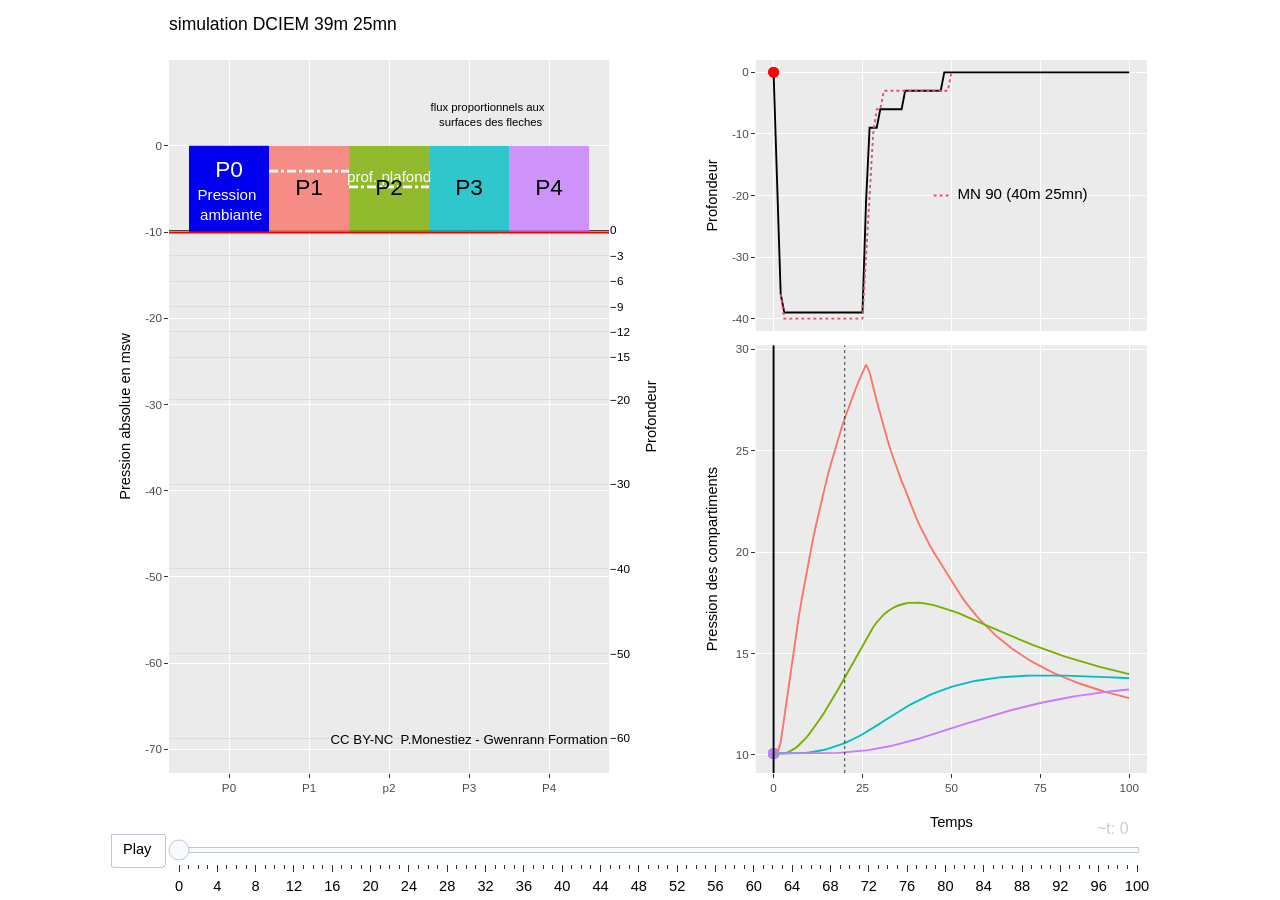
